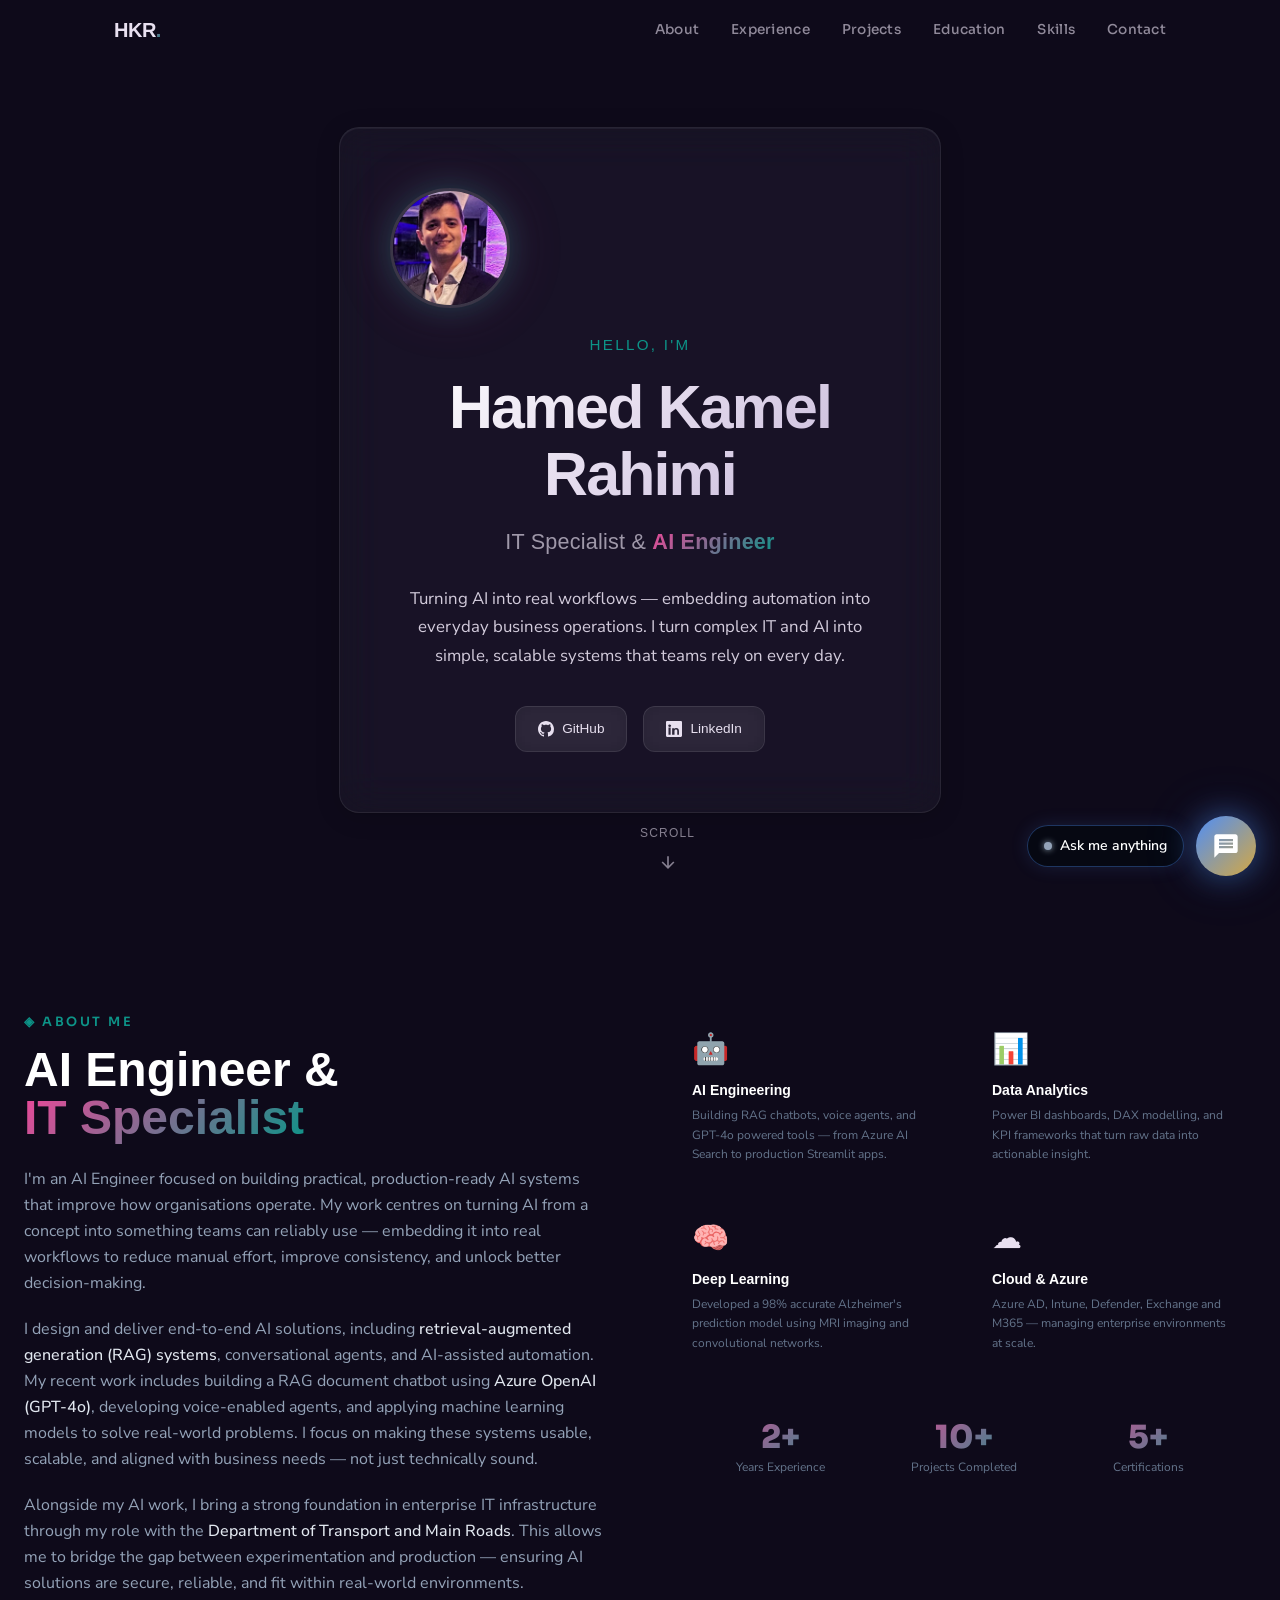
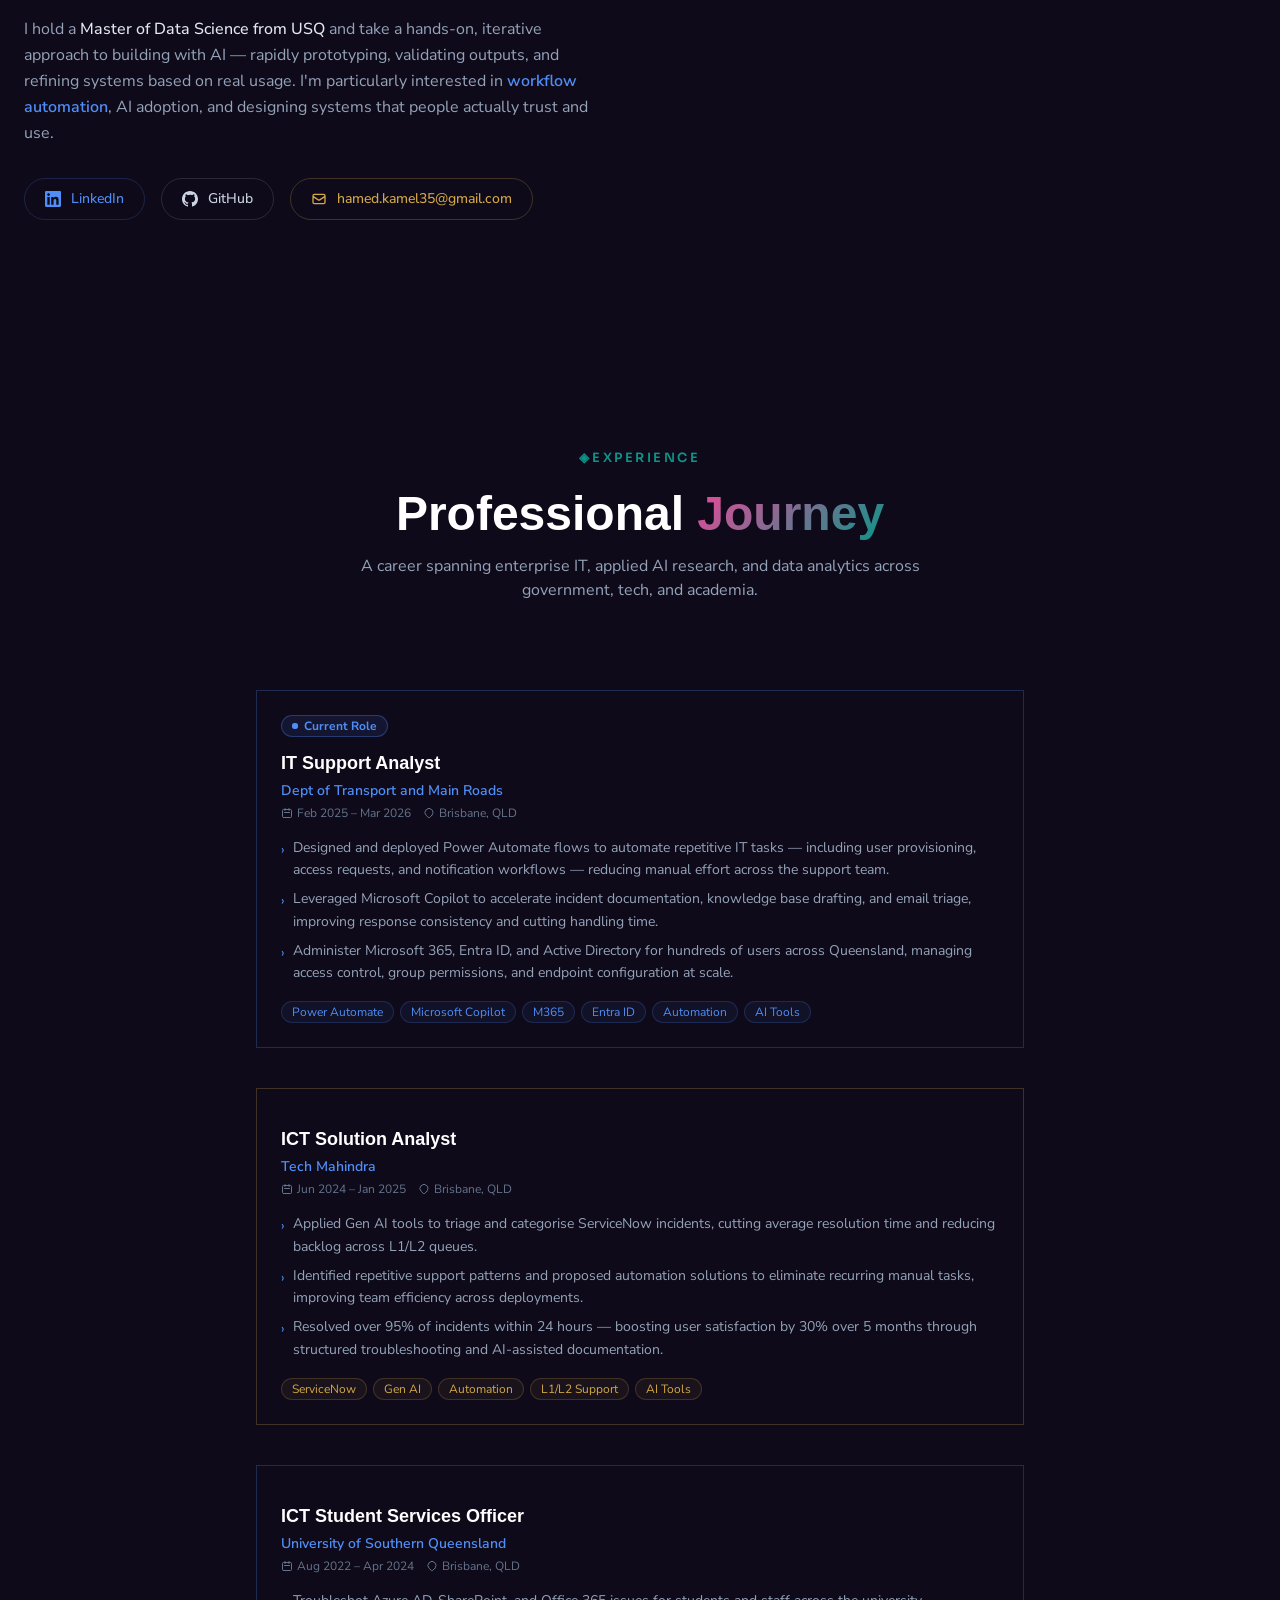
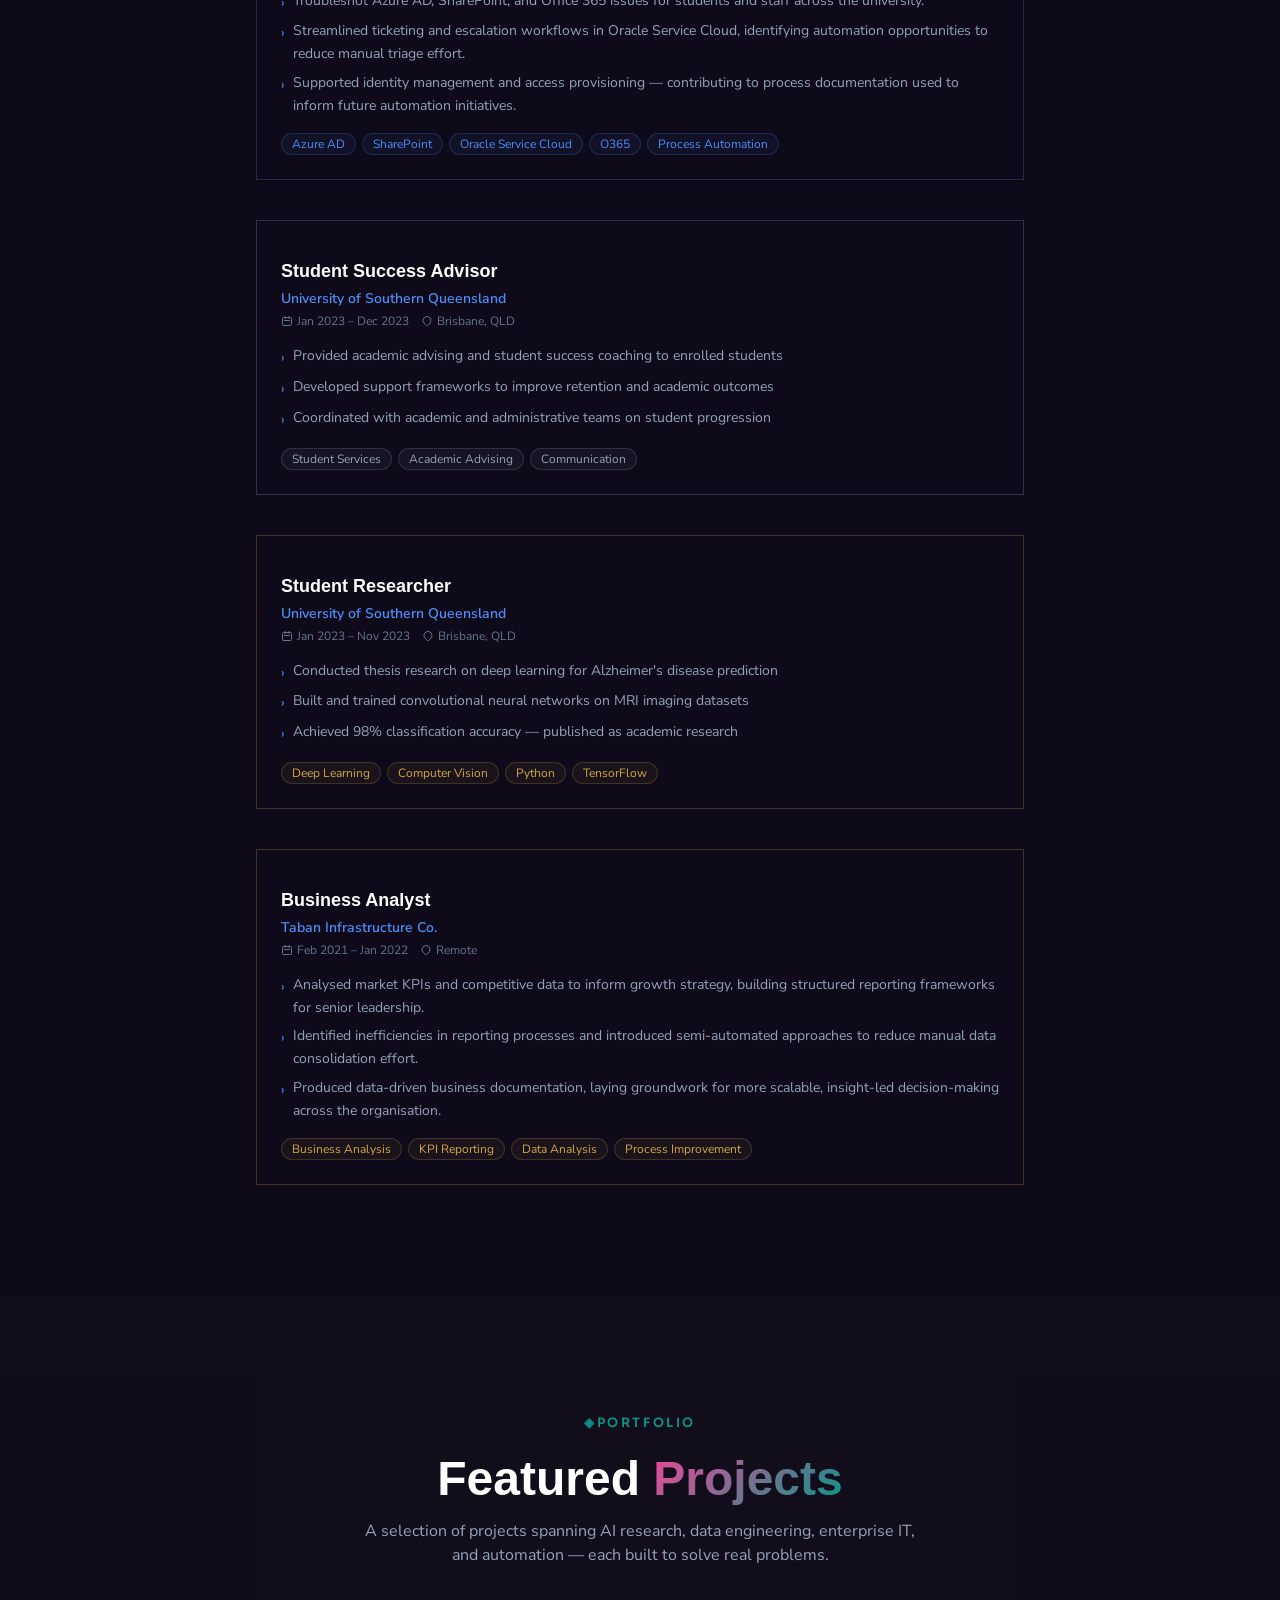
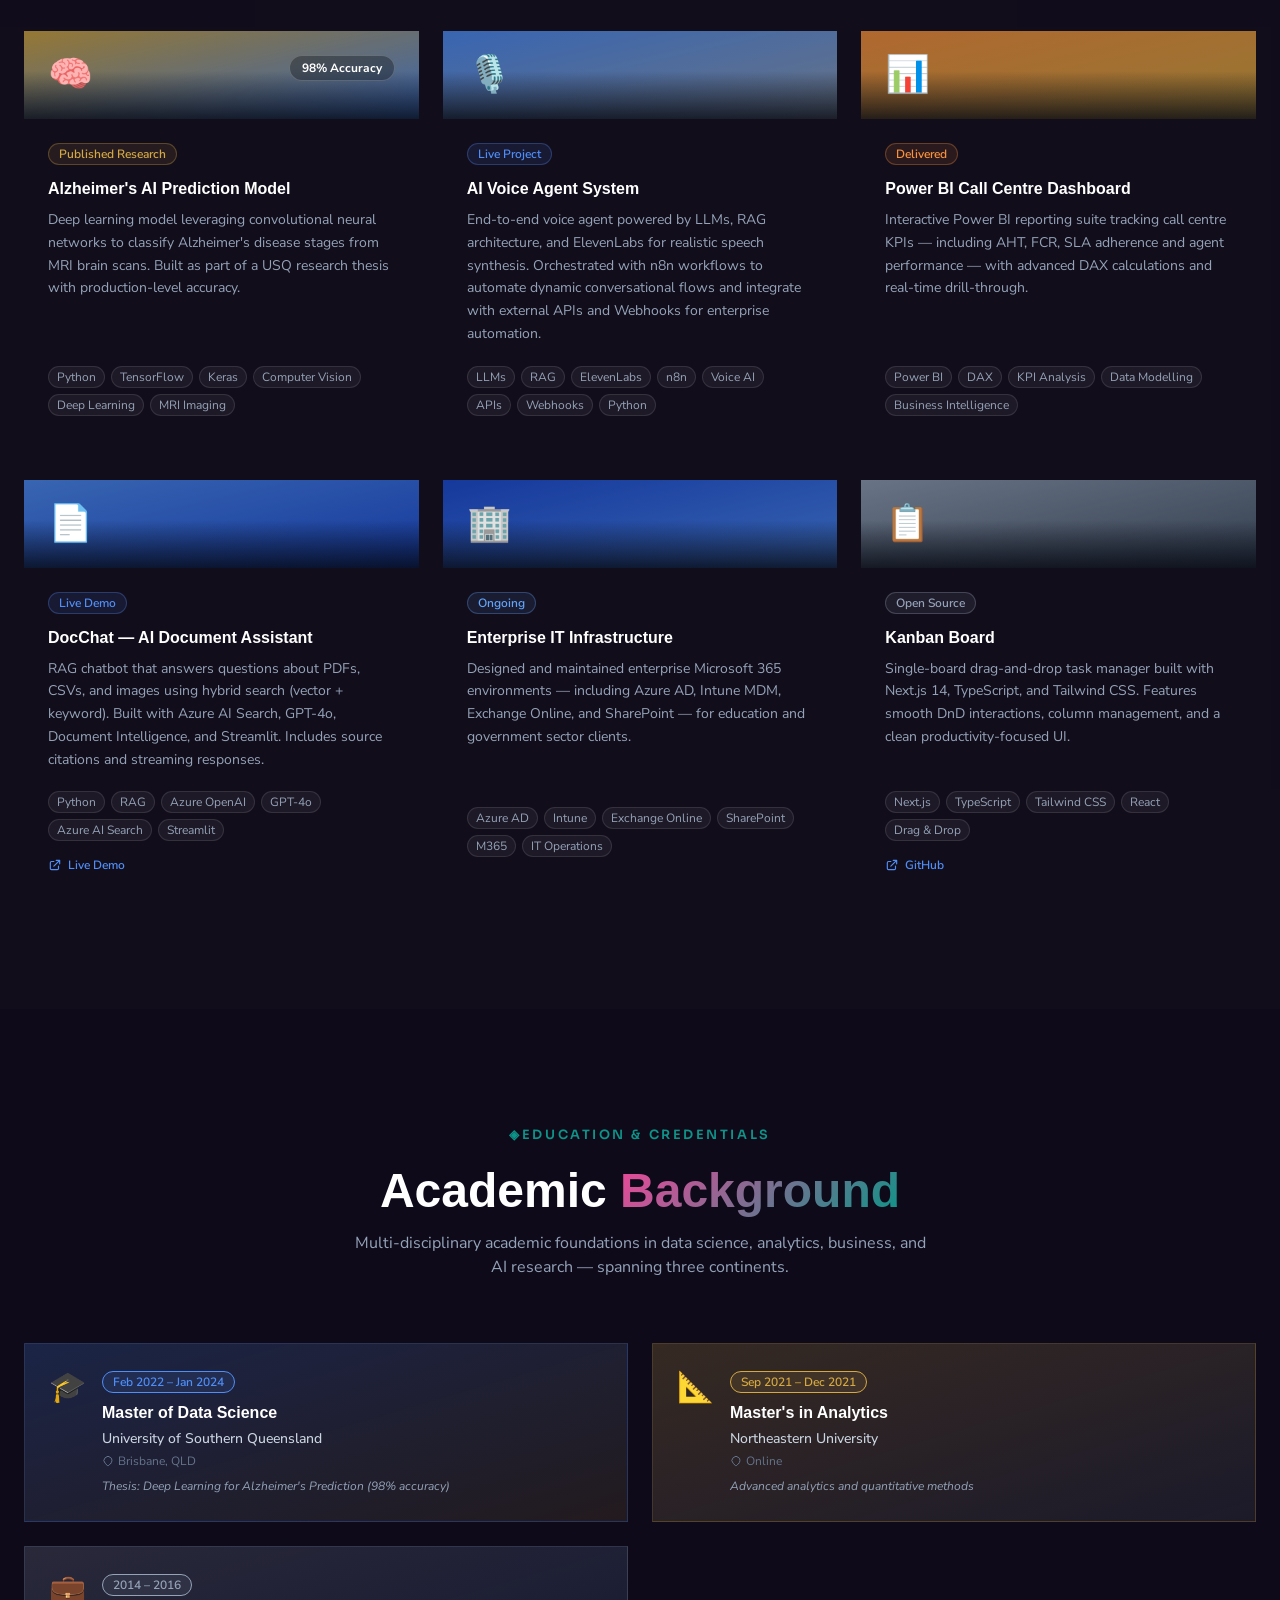
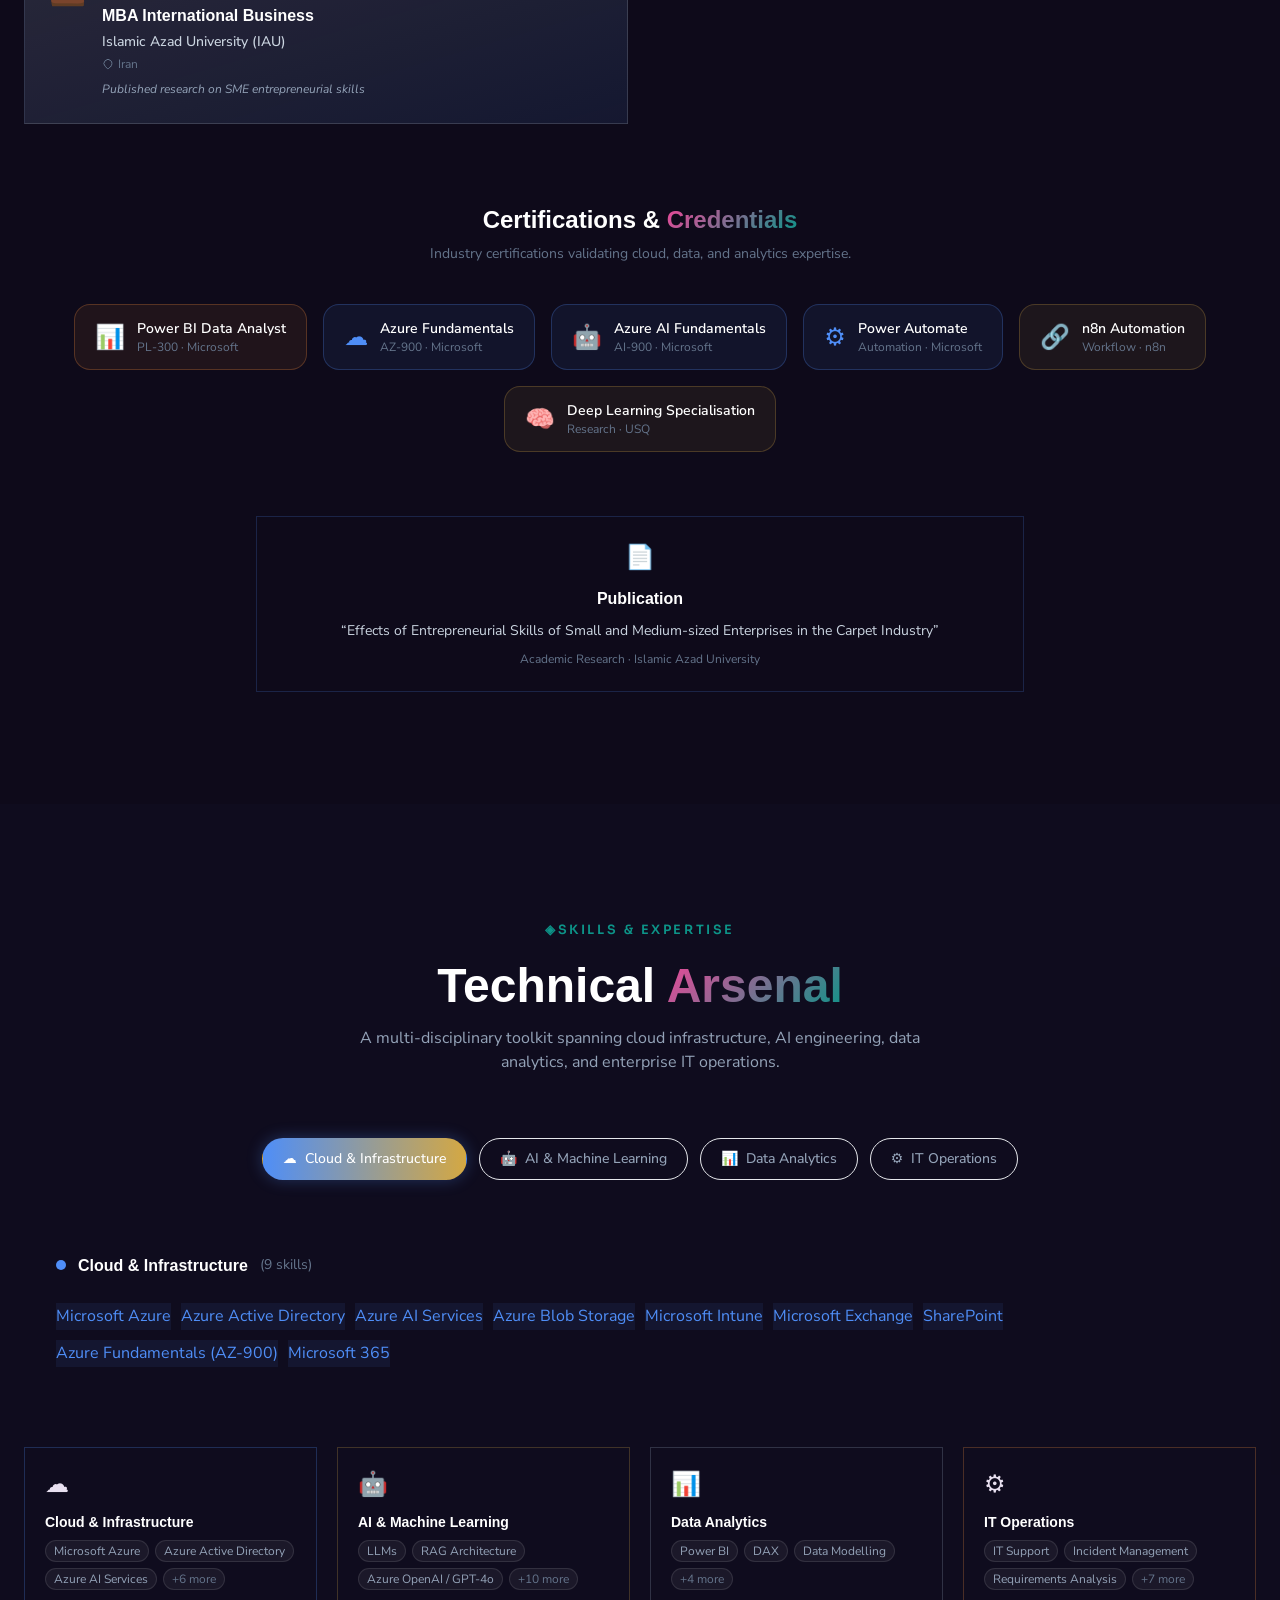
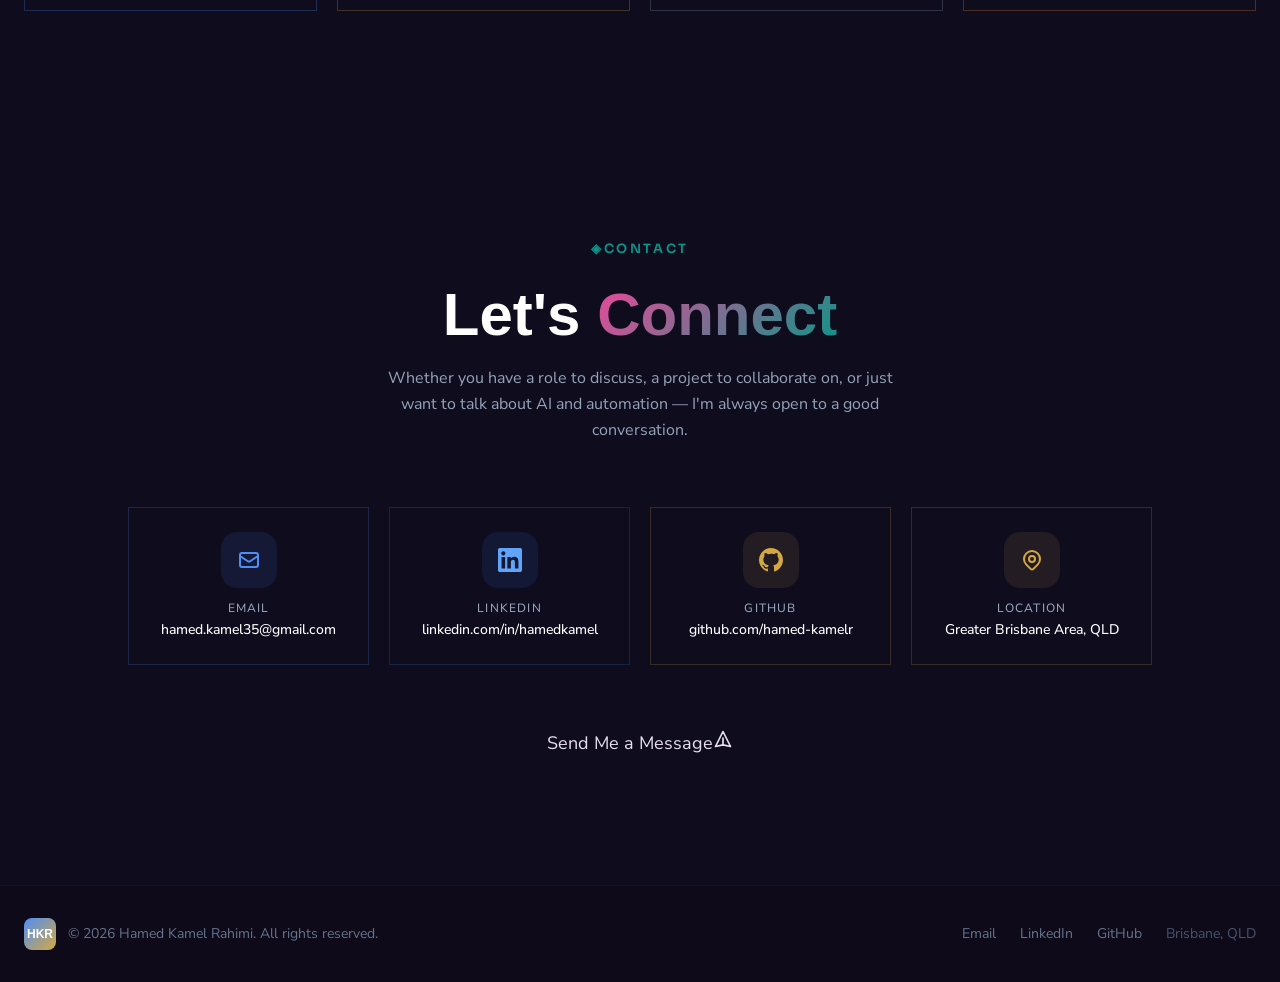
==== index.html @ 437050ef "deploy: bd7339e481fc9169ba2c783ee3ca5e5324bc8b78" ====
<!DOCTYPE html><html lang="en"><head><meta charSet="utf-8"/><meta name="viewport" content="width=device-width, initial-scale=1"/><link rel="preload" as="image" href="/photo.jpg"/><link rel="stylesheet" href="/_next/static/css/ad340548c1d256b3.css" data-precedence="next"/><link rel="preload" as="script" fetchPriority="low" href="/_next/static/chunks/webpack-889906d2d9470bce.js"/><script src="/_next/static/chunks/fd9d1056-23bdddb1df3a91c8.js" async=""></script><script src="/_next/static/chunks/23-062fa369b8d35502.js" async=""></script><script src="/_next/static/chunks/main-app-782dea0e6e1b5ff3.js" async=""></script><script src="/_next/static/chunks/app/page-94a3c87ddf571321.js" async=""></script><link rel="preconnect" href="https://fonts.googleapis.com"/><link rel="preconnect" href="https://fonts.gstatic.com" crossorigin="anonymous"/><title>Hamed Kamel Rahimi | IT Specialist &amp; AI Engineer</title><meta name="description" content="Portfolio of Hamed Kamel Rahimi — IT Support Analyst at the Queensland Government, AI &amp; Automation Engineer, and Data Science professional based in Greater Brisbane, QLD. Specialising in Azure, LLMs, RAG, deep learning, and Power BI."/><meta name="author" content="Hamed Kamel Rahimi"/><meta name="keywords" content="Hamed Kamel Rahimi,IT Specialist,AI Engineer,Power BI,Azure,Brisbane,Data Science,LLM,RAG,Deep Learning,Machine Learning,Queensland Government"/><meta property="og:title" content="Hamed Kamel Rahimi | IT Specialist &amp; AI Engineer"/><meta property="og:description" content="IT Support Analyst (Queensland Government) and AI Engineer based in Brisbane, QLD. Expert in Azure, Power BI, LLMs, RAG, and enterprise IT."/><meta property="og:type" content="website"/><meta name="twitter:card" content="summary"/><meta name="twitter:title" content="Hamed Kamel Rahimi | IT Specialist &amp; AI Engineer"/><meta name="twitter:description" content="IT Support Analyst (Queensland Government) and AI Engineer based in Brisbane, QLD. Expert in Azure, Power BI, LLMs, RAG, and enterprise IT."/><script src="/_next/static/chunks/polyfills-78c92fac7aa8fdd8.js" noModule=""></script></head><body><main><nav class="fixed top-0 left-0 right-0 z-50 py-4 transition-all duration-400 bg-transparent"><div class="max-w-[1100px] mx-auto px-6 flex items-center justify-between"><a href="#hero" class="font-heading font-bold text-xl text-[#e8e0f0] no-underline tracking-tight">HKR<span class="gradient-text">.</span></a><ul class="hidden md:flex gap-8 list-none"><li><a href="#about" class="nav-link">About</a></li><li><a href="#experience" class="nav-link">Experience</a></li><li><a href="#portfolio" class="nav-link">Projects</a></li><li><a href="#education" class="nav-link">Education</a></li><li><a href="#skills" class="nav-link">Skills</a></li><li><a href="#contact" class="nav-link">Contact</a></li></ul><button class="md:hidden flex flex-col gap-[5px] p-2 bg-transparent border-none cursor-pointer" aria-label="Toggle menu"><span class="block w-6 h-0.5 bg-[#e8e0f0] rounded-sm transition-all duration-300 "></span><span class="block w-6 h-0.5 bg-[#e8e0f0] rounded-sm transition-all duration-300 "></span><span class="block w-6 h-0.5 bg-[#e8e0f0] rounded-sm transition-all duration-300 "></span></button></div><div class="md:hidden overflow-hidden transition-all duration-300 max-h-0"><div class="max-w-[1100px] mx-auto px-6 flex flex-col gap-1 pt-4"><a href="#about" class="px-3 py-2.5 rounded-lg text-[rgba(232,224,240,0.6)] hover:text-[#e8e0f0] transition-colors font-heading text-sm font-medium no-underline">About</a><a href="#experience" class="px-3 py-2.5 rounded-lg text-[rgba(232,224,240,0.6)] hover:text-[#e8e0f0] transition-colors font-heading text-sm font-medium no-underline">Experience</a><a href="#portfolio" class="px-3 py-2.5 rounded-lg text-[rgba(232,224,240,0.6)] hover:text-[#e8e0f0] transition-colors font-heading text-sm font-medium no-underline">Projects</a><a href="#education" class="px-3 py-2.5 rounded-lg text-[rgba(232,224,240,0.6)] hover:text-[#e8e0f0] transition-colors font-heading text-sm font-medium no-underline">Education</a><a href="#skills" class="px-3 py-2.5 rounded-lg text-[rgba(232,224,240,0.6)] hover:text-[#e8e0f0] transition-colors font-heading text-sm font-medium no-underline">Skills</a><a href="#contact" class="px-3 py-2.5 rounded-lg text-[rgba(232,224,240,0.6)] hover:text-[#e8e0f0] transition-colors font-heading text-sm font-medium no-underline">Contact</a></div></div></nav><section id="hero" class="min-h-screen flex items-center justify-center pt-[120px] pb-[80px]"><div class="max-w-[1100px] mx-auto px-6"><div class="hero-card glass reveal text-center py-[60px] px-[50px] max-w-[720px] mx-auto relative"><img src="/photo.jpg" alt="Hamed Kamel Rahimi" class="hero-photo"/><p class="font-heading text-[0.95rem] font-medium text-[#0d9488] tracking-[0.15em] uppercase mb-4">Hello, I&#x27;m</p><h1 class="font-heading font-extrabold leading-[1.1] mb-2" style="font-size:clamp(2.2rem, 5vw, 3.8rem);letter-spacing:-0.03em;background:linear-gradient(135deg, #ffffff 0%, #e8e0f0 40%, #c4b5d8 100%);-webkit-background-clip:text;-webkit-text-fill-color:transparent;background-clip:text">Hamed Kamel<span class="block">Rahimi</span></h1><p class="font-heading font-normal mt-4 mb-6" style="font-size:clamp(1rem, 2.5vw, 1.35rem);color:rgba(232, 224, 240, 0.65);letter-spacing:0.01em">IT Specialist &amp; <em class="not-italic font-semibold gradient-text">AI Engineer</em></p><p class="text-[1.05rem] text-[rgba(232,224,240,0.9)] max-w-[500px] mx-auto mb-9 leading-[1.7]">Turning AI into real workflows — embedding automation into everyday business operations. I turn complex IT and AI into simple, scalable systems that teams rely on every day.</p><div class="flex gap-4 justify-center flex-wrap"><a href="https://github.com/hamed-kamelr" class="inline-flex items-center gap-2 py-2.5 px-[22px] rounded-xl font-heading text-[0.85rem] font-medium no-underline text-[#e8e0f0] bg-[rgba(255,255,255,0.06)] border border-[rgba(255,255,255,0.1)] backdrop-blur-[10px] transition-all duration-300 hover:bg-[rgba(255,255,255,0.12)] hover:border-[rgba(255,255,255,0.2)] hover:-translate-y-0.5"><svg class="w-4 h-4 shrink-0" viewBox="0 0 24 24" fill="currentColor"><path d="M12 0C5.37 0 0 5.37 0 12c0 5.31 3.435 9.795 8.205 11.385.6.105.825-.255.825-.57 0-.285-.015-1.23-.015-2.235-3.015.555-3.795-.735-4.035-1.41-.135-.345-.72-1.41-1.23-1.695-.42-.225-1.02-.78-.015-.795.945-.015 1.62.87 1.845 1.23 1.08 1.815 2.805 1.305 3.495.99.105-.78.42-1.305.765-1.605-2.67-.3-5.46-1.335-5.46-5.925 0-1.305.465-2.385 1.23-3.225-.12-.3-.54-1.53.12-3.18 0 0 1.005-.315 3.3 1.23.96-.27 1.98-.405 3-.405s2.04.135 3 .405c2.295-1.56 3.3-1.23 3.3-1.23.66 1.65.24 2.88.12 3.18.765.84 1.23 1.905 1.23 3.225 0 4.605-2.805 5.625-5.475 5.925.435.375.81 1.095.81 2.22 0 1.605-.015 2.895-.015 3.3 0 .315.225.69.825.57A12.02 12.02 0 0024 12c0-6.63-5.37-12-12-12z"></path></svg>GitHub</a><a href="https://www.linkedin.com/in/hamedkamel" class="inline-flex items-center gap-2 py-2.5 px-[22px] rounded-xl font-heading text-[0.85rem] font-medium no-underline text-[#e8e0f0] bg-[rgba(255,255,255,0.06)] border border-[rgba(255,255,255,0.1)] backdrop-blur-[10px] transition-all duration-300 hover:bg-[rgba(255,255,255,0.12)] hover:border-[rgba(255,255,255,0.2)] hover:-translate-y-0.5"><svg class="w-4 h-4 shrink-0" viewBox="0 0 24 24" fill="currentColor"><path d="M20.447 20.452h-3.554v-5.569c0-1.328-.475-2.236-1.986-2.236-1.081 0-1.722.722-2.004 1.418-.103.249-.129.597-.129.946v5.441h-3.554s.05-8.836 0-9.753h3.554v1.383c.43-.664 1.199-1.61 2.919-1.61 2.135 0 3.74 1.398 3.74 4.402v5.578zM5.337 8.855c-1.144 0-1.915-.762-1.915-1.715 0-.955.77-1.715 1.914-1.715.145 0 .287.01.424.03 1.144 0 1.914.76 1.914 1.715 0 .953-.771 1.715-1.915 1.715zm1.6 11.597H3.738V9.567h3.199v10.885zM22.225 0H1.771C.792 0 0 .774 0 1.729v20.542C0 23.227.792 24 1.771 24h20.451C23.2 24 24 23.227 24 22.271V1.729C24 .774 23.2 0 22.222 0h.003z"></path></svg>LinkedIn</a></div><div class="absolute -bottom-[60px] left-1/2 flex flex-col items-center gap-2 text-[rgba(232,224,240,0.55)] text-[0.75rem] font-heading tracking-[0.1em]" style="animation:scrollHint 2.5s ease-in-out infinite"><span>SCROLL</span><svg class="w-5 h-5" viewBox="0 0 24 24" fill="none" stroke="currentColor" stroke-width="2"><path d="M12 5v14M19 12l-7 7-7-7"></path></svg></div></div></div></section><section id="about" class="py-28 px-6 max-w-7xl mx-auto"><div class="grid lg:grid-cols-2 gap-16 items-start"><div><div class="section-label reveal"><span>◈</span> About Me</div><h2 class="reveal font-heading font-bold text-4xl sm:text-5xl text-white mb-6 leading-tight">AI Engineer &amp;<br/><span class="gradient-text">IT Specialist</span></h2><p class="reveal text-slate-400 leading-relaxed mb-5 text-base">I&#x27;m an AI Engineer focused on building practical, production-ready AI systems that improve how organisations operate. My work centres on turning AI from a concept into something teams can reliably use — embedding it into real workflows to reduce manual effort, improve consistency, and unlock better decision-making.</p><p class="reveal text-slate-400 leading-relaxed mb-5 text-base">I design and deliver end-to-end AI solutions, including<!-- --> <span class="text-slate-200 font-medium">retrieval-augmented generation (RAG) systems</span>, conversational agents, and AI-assisted automation. My recent work includes building a RAG document chatbot using<!-- --> <span class="text-slate-200 font-medium">Azure OpenAI (GPT-4o)</span>, developing voice-enabled agents, and applying machine learning models to solve real-world problems. I focus on making these systems usable, scalable, and aligned with business needs — not just technically sound.</p><p class="reveal text-slate-400 leading-relaxed mb-5 text-base">Alongside my AI work, I bring a strong foundation in enterprise IT infrastructure through my role with the<!-- --> <span class="text-slate-200 font-medium">Department of Transport and Main Roads</span>. This allows me to bridge the gap between experimentation and production — ensuring AI solutions are secure, reliable, and fit within real-world environments.</p><p class="reveal text-slate-400 leading-relaxed mb-8 text-base">I hold a <span class="text-slate-200 font-medium">Master of Data Science from USQ</span> and take a hands-on, iterative approach to building with AI — rapidly prototyping, validating outputs, and refining systems based on real usage. I&#x27;m particularly interested in<!-- --> <span class="text-[#4f8ef7] font-semibold">workflow automation</span>, AI adoption, and designing systems that people actually trust and use.</p><div class="reveal flex flex-wrap gap-4"><a href="https://www.linkedin.com/in/hamedkamel" class="flex items-center gap-2.5 px-5 py-2.5 rounded-full glass-card border border-[rgba(79,142,247,0.2)] text-[#4f8ef7] text-sm font-medium hover:border-[#4f8ef7] hover:bg-[rgba(79,142,247,0.08)] transition-all"><svg class="w-4 h-4" fill="currentColor" viewBox="0 0 24 24"><path d="M20.447 20.452h-3.554v-5.569c0-1.328-.027-3.037-1.852-3.037-1.853 0-2.136 1.445-2.136 2.939v5.667H9.351V9h3.414v1.561h.046c.477-.9 1.637-1.85 3.37-1.85 3.601 0 4.267 2.37 4.267 5.455v6.286zM5.337 7.433c-1.144 0-2.063-.926-2.063-2.065 0-1.138.92-2.063 2.063-2.063 1.14 0 2.064.925 2.064 2.063 0 1.139-.925 2.065-2.064 2.065zm1.782 13.019H3.555V9h3.564v11.452zM22.225 0H1.771C.792 0 0 .774 0 1.729v20.542C0 23.227.792 24 1.771 24h20.451C23.2 24 24 23.227 24 22.271V1.729C24 .774 23.2 0 22.222 0h.003z"></path></svg>LinkedIn</a><a href="https://github.com/hamed-kamelr" class="flex items-center gap-2.5 px-5 py-2.5 rounded-full glass-card border border-[rgba(148,163,184,0.2)] text-slate-300 text-sm font-medium hover:border-[rgba(148,163,184,0.5)] hover:bg-[rgba(148,163,184,0.06)] transition-all"><svg class="w-4 h-4" fill="currentColor" viewBox="0 0 24 24"><path d="M12 0C5.374 0 0 5.373 0 12c0 5.302 3.438 9.8 8.207 11.387.599.111.793-.261.793-.577v-2.234c-3.338.726-4.033-1.416-4.033-1.416-.546-1.387-1.333-1.756-1.333-1.756-1.089-.745.083-.729.083-.729 1.205.084 1.839 1.237 1.839 1.237 1.07 1.834 2.807 1.304 3.492.997.107-.775.418-1.305.762-1.604-2.665-.305-5.467-1.334-5.467-5.931 0-1.311.469-2.381 1.236-3.221-.124-.303-.535-1.524.117-3.176 0 0 1.008-.322 3.301 1.23A11.509 11.509 0 0112 5.803c1.02.005 2.047.138 3.006.404 2.291-1.552 3.297-1.23 3.297-1.23.653 1.653.242 2.874.118 3.176.77.84 1.235 1.911 1.235 3.221 0 4.609-2.807 5.624-5.479 5.921.43.372.823 1.102.823 2.222v3.293c0 .319.192.694.801.576C20.566 21.797 24 17.3 24 12c0-6.627-5.373-12-12-12z"></path></svg>GitHub</a><a href="mailto:hamed.kamel35@gmail.com" class="flex items-center gap-2.5 px-5 py-2.5 rounded-full glass-card border border-[rgba(212,168,67,0.25)] text-[#d4a843] text-sm font-medium hover:border-[#d4a843] hover:bg-[rgba(212,168,67,0.08)] transition-all"><svg class="w-4 h-4" fill="none" stroke="currentColor" viewBox="0 0 24 24"><path stroke-linecap="round" stroke-linejoin="round" stroke-width="2" d="M3 8l7.89 5.26a2 2 0 002.22 0L21 8M5 19h14a2 2 0 002-2V7a2 2 0 00-2-2H5a2 2 0 00-2 2v10a2 2 0 002 2z"></path></svg>hamed.kamel35@gmail.com</a></div></div><div class="space-y-6"><div class="grid grid-cols-2 gap-4"><div class="reveal glass-card p-5 hover:border-[rgba(79,142,247,0.3)] hover:-translate-y-1 transition-all duration-300" style="transition-delay:0ms"><div class="text-3xl mb-3">🤖</div><h3 class="font-heading font-semibold text-white text-sm mb-1.5">AI Engineering</h3><p class="text-slate-500 text-xs leading-relaxed">Building RAG chatbots, voice agents, and GPT-4o powered tools — from Azure AI Search to production Streamlit apps.</p></div><div class="reveal glass-card p-5 hover:border-[rgba(79,142,247,0.3)] hover:-translate-y-1 transition-all duration-300" style="transition-delay:80ms"><div class="text-3xl mb-3">📊</div><h3 class="font-heading font-semibold text-white text-sm mb-1.5">Data Analytics</h3><p class="text-slate-500 text-xs leading-relaxed">Power BI dashboards, DAX modelling, and KPI frameworks that turn raw data into actionable insight.</p></div><div class="reveal glass-card p-5 hover:border-[rgba(79,142,247,0.3)] hover:-translate-y-1 transition-all duration-300" style="transition-delay:160ms"><div class="text-3xl mb-3">🧠</div><h3 class="font-heading font-semibold text-white text-sm mb-1.5">Deep Learning</h3><p class="text-slate-500 text-xs leading-relaxed">Developed a 98% accurate Alzheimer&#x27;s prediction model using MRI imaging and convolutional networks.</p></div><div class="reveal glass-card p-5 hover:border-[rgba(79,142,247,0.3)] hover:-translate-y-1 transition-all duration-300" style="transition-delay:240ms"><div class="text-3xl mb-3">☁️</div><h3 class="font-heading font-semibold text-white text-sm mb-1.5">Cloud &amp; Azure</h3><p class="text-slate-500 text-xs leading-relaxed">Azure AD, Intune, Defender, Exchange and M365 — managing enterprise environments at scale.</p></div></div><div class="reveal glass-card p-6 grid grid-cols-3 gap-4"><div class="text-center"><div class="stat-number text-3xl">2+</div><div class="text-slate-500 text-xs mt-1">Years Experience</div></div><div class="text-center"><div class="stat-number text-3xl">10+</div><div class="text-slate-500 text-xs mt-1">Projects Completed</div></div><div class="text-center"><div class="stat-number text-3xl">5+</div><div class="text-slate-500 text-xs mt-1">Certifications</div></div></div></div></div></section><section id="journey" class="py-28 px-6"><div class="max-w-6xl mx-auto"><div class="text-center mb-20"><div class="section-label reveal inline-flex"><span>◈</span> Experience</div><h2 class="reveal font-heading font-bold text-4xl sm:text-5xl text-white mt-2 mb-4">Professional <span class="gradient-text">Journey</span></h2><p class="reveal text-slate-400 max-w-xl mx-auto text-base">A career spanning enterprise IT, applied AI research, and data analytics across government, tech, and academia.</p></div><div class="relative max-w-3xl mx-auto"><div class="space-y-8"><div class="reveal relative flex items-start gap-6" style="transition-delay:0ms"><div class="w-full pt-2"><div class="glass-card p-6 border border-[rgba(79,142,247,0.25)] hover:-translate-y-1 hover:border-opacity-60 transition-all duration-300"><div class="flex flex-wrap items-start gap-2 mb-3"><span class="px-2.5 py-0.5 rounded-full text-xs font-bold border bg-[rgba(79,142,247,0.1)] text-[#4f8ef7] border-[rgba(79,142,247,0.3)] flex items-center gap-1.5"><span class="relative flex h-1.5 w-1.5"><span class="animate-ping absolute inline-flex h-full w-full rounded-full bg-current opacity-75"></span><span class="relative inline-flex rounded-full h-1.5 w-1.5 bg-current"></span></span>Current Role</span></div><h3 class="font-heading font-bold text-white text-lg mb-1">IT Support Analyst</h3><p class="text-[#4f8ef7] font-semibold text-sm mb-1">Dept of Transport and Main Roads</p><div class="flex flex-wrap gap-3 text-slate-500 text-xs mb-4"><span class="flex items-center gap-1"><svg class="w-3 h-3" fill="none" stroke="currentColor" viewBox="0 0 24 24"><path stroke-linecap="round" stroke-linejoin="round" stroke-width="2" d="M8 7V3m8 4V3m-9 8h10M5 21h14a2 2 0 002-2V7a2 2 0 00-2-2H5a2 2 0 00-2 2v12a2 2 0 002 2z"></path></svg>Feb 2025 – Mar 2026</span><span class="flex items-center gap-1"><svg class="w-3 h-3" fill="none" stroke="currentColor" viewBox="0 0 24 24"><path stroke-linecap="round" stroke-linejoin="round" stroke-width="2" d="M17.657 16.657L13.414 20.9a1.998 1.998 0 01-2.827 0l-4.244-4.243a8 8 0 1111.314 0z"></path></svg>Brisbane, QLD</span></div><ul class="space-y-1.5 mb-4"><li class="flex gap-2 text-slate-400 text-sm leading-relaxed"><span class="text-[#4f8ef7] mt-0.5 shrink-0">›</span>Designed and deployed Power Automate flows to automate repetitive IT tasks — including user provisioning, access requests, and notification workflows — reducing manual effort across the support team.</li><li class="flex gap-2 text-slate-400 text-sm leading-relaxed"><span class="text-[#4f8ef7] mt-0.5 shrink-0">›</span>Leveraged Microsoft Copilot to accelerate incident documentation, knowledge base drafting, and email triage, improving response consistency and cutting handling time.</li><li class="flex gap-2 text-slate-400 text-sm leading-relaxed"><span class="text-[#4f8ef7] mt-0.5 shrink-0">›</span>Administer Microsoft 365, Entra ID, and Active Directory for hundreds of users across Queensland, managing access control, group permissions, and endpoint configuration at scale.</li></ul><div class="flex flex-wrap gap-1.5"><span class="text-xs px-2.5 py-0.5 rounded-full border bg-[rgba(79,142,247,0.06)] text-[#4f8ef7] border-[rgba(79,142,247,0.2)]">Power Automate</span><span class="text-xs px-2.5 py-0.5 rounded-full border bg-[rgba(79,142,247,0.06)] text-[#4f8ef7] border-[rgba(79,142,247,0.2)]">Microsoft Copilot</span><span class="text-xs px-2.5 py-0.5 rounded-full border bg-[rgba(79,142,247,0.06)] text-[#4f8ef7] border-[rgba(79,142,247,0.2)]">M365</span><span class="text-xs px-2.5 py-0.5 rounded-full border bg-[rgba(79,142,247,0.06)] text-[#4f8ef7] border-[rgba(79,142,247,0.2)]">Entra ID</span><span class="text-xs px-2.5 py-0.5 rounded-full border bg-[rgba(79,142,247,0.06)] text-[#4f8ef7] border-[rgba(79,142,247,0.2)]">Automation</span><span class="text-xs px-2.5 py-0.5 rounded-full border bg-[rgba(79,142,247,0.06)] text-[#4f8ef7] border-[rgba(79,142,247,0.2)]">AI Tools</span></div></div></div></div><div class="reveal relative flex items-start gap-6" style="transition-delay:80ms"><div class="w-full pt-2"><div class="glass-card p-6 border border-[rgba(212,168,67,0.25)] hover:-translate-y-1 hover:border-opacity-60 transition-all duration-300"><div class="flex flex-wrap items-start gap-2 mb-3"></div><h3 class="font-heading font-bold text-white text-lg mb-1">ICT Solution Analyst</h3><p class="text-[#4f8ef7] font-semibold text-sm mb-1">Tech Mahindra</p><div class="flex flex-wrap gap-3 text-slate-500 text-xs mb-4"><span class="flex items-center gap-1"><svg class="w-3 h-3" fill="none" stroke="currentColor" viewBox="0 0 24 24"><path stroke-linecap="round" stroke-linejoin="round" stroke-width="2" d="M8 7V3m8 4V3m-9 8h10M5 21h14a2 2 0 002-2V7a2 2 0 00-2-2H5a2 2 0 00-2 2v12a2 2 0 002 2z"></path></svg>Jun 2024 – Jan 2025</span><span class="flex items-center gap-1"><svg class="w-3 h-3" fill="none" stroke="currentColor" viewBox="0 0 24 24"><path stroke-linecap="round" stroke-linejoin="round" stroke-width="2" d="M17.657 16.657L13.414 20.9a1.998 1.998 0 01-2.827 0l-4.244-4.243a8 8 0 1111.314 0z"></path></svg>Brisbane, QLD</span></div><ul class="space-y-1.5 mb-4"><li class="flex gap-2 text-slate-400 text-sm leading-relaxed"><span class="text-[#4f8ef7] mt-0.5 shrink-0">›</span>Applied Gen AI tools to triage and categorise ServiceNow incidents, cutting average resolution time and reducing backlog across L1/L2 queues.</li><li class="flex gap-2 text-slate-400 text-sm leading-relaxed"><span class="text-[#4f8ef7] mt-0.5 shrink-0">›</span>Identified repetitive support patterns and proposed automation solutions to eliminate recurring manual tasks, improving team efficiency across deployments.</li><li class="flex gap-2 text-slate-400 text-sm leading-relaxed"><span class="text-[#4f8ef7] mt-0.5 shrink-0">›</span>Resolved over 95% of incidents within 24 hours — boosting user satisfaction by 30% over 5 months through structured troubleshooting and AI-assisted documentation.</li></ul><div class="flex flex-wrap gap-1.5"><span class="text-xs px-2.5 py-0.5 rounded-full border bg-[rgba(212,168,67,0.06)] text-[#d4a843] border-[rgba(212,168,67,0.2)]">ServiceNow</span><span class="text-xs px-2.5 py-0.5 rounded-full border bg-[rgba(212,168,67,0.06)] text-[#d4a843] border-[rgba(212,168,67,0.2)]">Gen AI</span><span class="text-xs px-2.5 py-0.5 rounded-full border bg-[rgba(212,168,67,0.06)] text-[#d4a843] border-[rgba(212,168,67,0.2)]">Automation</span><span class="text-xs px-2.5 py-0.5 rounded-full border bg-[rgba(212,168,67,0.06)] text-[#d4a843] border-[rgba(212,168,67,0.2)]">L1/L2 Support</span><span class="text-xs px-2.5 py-0.5 rounded-full border bg-[rgba(212,168,67,0.06)] text-[#d4a843] border-[rgba(212,168,67,0.2)]">AI Tools</span></div></div></div></div><div class="reveal relative flex items-start gap-6" style="transition-delay:160ms"><div class="w-full pt-2"><div class="glass-card p-6 border border-[rgba(79,142,247,0.25)] hover:-translate-y-1 hover:border-opacity-60 transition-all duration-300"><div class="flex flex-wrap items-start gap-2 mb-3"></div><h3 class="font-heading font-bold text-white text-lg mb-1">ICT Student Services Officer</h3><p class="text-[#4f8ef7] font-semibold text-sm mb-1">University of Southern Queensland</p><div class="flex flex-wrap gap-3 text-slate-500 text-xs mb-4"><span class="flex items-center gap-1"><svg class="w-3 h-3" fill="none" stroke="currentColor" viewBox="0 0 24 24"><path stroke-linecap="round" stroke-linejoin="round" stroke-width="2" d="M8 7V3m8 4V3m-9 8h10M5 21h14a2 2 0 002-2V7a2 2 0 00-2-2H5a2 2 0 00-2 2v12a2 2 0 002 2z"></path></svg>Aug 2022 – Apr 2024</span><span class="flex items-center gap-1"><svg class="w-3 h-3" fill="none" stroke="currentColor" viewBox="0 0 24 24"><path stroke-linecap="round" stroke-linejoin="round" stroke-width="2" d="M17.657 16.657L13.414 20.9a1.998 1.998 0 01-2.827 0l-4.244-4.243a8 8 0 1111.314 0z"></path></svg>Brisbane, QLD</span></div><ul class="space-y-1.5 mb-4"><li class="flex gap-2 text-slate-400 text-sm leading-relaxed"><span class="text-[#4f8ef7] mt-0.5 shrink-0">›</span>Troubleshot Azure AD, SharePoint, and Office 365 issues for students and staff across the university.</li><li class="flex gap-2 text-slate-400 text-sm leading-relaxed"><span class="text-[#4f8ef7] mt-0.5 shrink-0">›</span>Streamlined ticketing and escalation workflows in Oracle Service Cloud, identifying automation opportunities to reduce manual triage effort.</li><li class="flex gap-2 text-slate-400 text-sm leading-relaxed"><span class="text-[#4f8ef7] mt-0.5 shrink-0">›</span>Supported identity management and access provisioning — contributing to process documentation used to inform future automation initiatives.</li></ul><div class="flex flex-wrap gap-1.5"><span class="text-xs px-2.5 py-0.5 rounded-full border bg-[rgba(79,142,247,0.06)] text-[#4f8ef7] border-[rgba(79,142,247,0.2)]">Azure AD</span><span class="text-xs px-2.5 py-0.5 rounded-full border bg-[rgba(79,142,247,0.06)] text-[#4f8ef7] border-[rgba(79,142,247,0.2)]">SharePoint</span><span class="text-xs px-2.5 py-0.5 rounded-full border bg-[rgba(79,142,247,0.06)] text-[#4f8ef7] border-[rgba(79,142,247,0.2)]">Oracle Service Cloud</span><span class="text-xs px-2.5 py-0.5 rounded-full border bg-[rgba(79,142,247,0.06)] text-[#4f8ef7] border-[rgba(79,142,247,0.2)]">O365</span><span class="text-xs px-2.5 py-0.5 rounded-full border bg-[rgba(79,142,247,0.06)] text-[#4f8ef7] border-[rgba(79,142,247,0.2)]">Process Automation</span></div></div></div></div><div class="reveal relative flex items-start gap-6" style="transition-delay:240ms"><div class="w-full pt-2"><div class="glass-card p-6 border border-[rgba(148,163,184,0.25)] hover:-translate-y-1 hover:border-opacity-60 transition-all duration-300"><div class="flex flex-wrap items-start gap-2 mb-3"></div><h3 class="font-heading font-bold text-white text-lg mb-1">Student Success Advisor</h3><p class="text-[#4f8ef7] font-semibold text-sm mb-1">University of Southern Queensland</p><div class="flex flex-wrap gap-3 text-slate-500 text-xs mb-4"><span class="flex items-center gap-1"><svg class="w-3 h-3" fill="none" stroke="currentColor" viewBox="0 0 24 24"><path stroke-linecap="round" stroke-linejoin="round" stroke-width="2" d="M8 7V3m8 4V3m-9 8h10M5 21h14a2 2 0 002-2V7a2 2 0 00-2-2H5a2 2 0 00-2 2v12a2 2 0 002 2z"></path></svg>Jan 2023 – Dec 2023</span><span class="flex items-center gap-1"><svg class="w-3 h-3" fill="none" stroke="currentColor" viewBox="0 0 24 24"><path stroke-linecap="round" stroke-linejoin="round" stroke-width="2" d="M17.657 16.657L13.414 20.9a1.998 1.998 0 01-2.827 0l-4.244-4.243a8 8 0 1111.314 0z"></path></svg>Brisbane, QLD</span></div><ul class="space-y-1.5 mb-4"><li class="flex gap-2 text-slate-400 text-sm leading-relaxed"><span class="text-[#4f8ef7] mt-0.5 shrink-0">›</span>Provided academic advising and student success coaching to enrolled students</li><li class="flex gap-2 text-slate-400 text-sm leading-relaxed"><span class="text-[#4f8ef7] mt-0.5 shrink-0">›</span>Developed support frameworks to improve retention and academic outcomes</li><li class="flex gap-2 text-slate-400 text-sm leading-relaxed"><span class="text-[#4f8ef7] mt-0.5 shrink-0">›</span>Coordinated with academic and administrative teams on student progression</li></ul><div class="flex flex-wrap gap-1.5"><span class="text-xs px-2.5 py-0.5 rounded-full border bg-[rgba(148,163,184,0.06)] text-[#94a3b8] border-[rgba(148,163,184,0.2)]">Student Services</span><span class="text-xs px-2.5 py-0.5 rounded-full border bg-[rgba(148,163,184,0.06)] text-[#94a3b8] border-[rgba(148,163,184,0.2)]">Academic Advising</span><span class="text-xs px-2.5 py-0.5 rounded-full border bg-[rgba(148,163,184,0.06)] text-[#94a3b8] border-[rgba(148,163,184,0.2)]">Communication</span></div></div></div></div><div class="reveal relative flex items-start gap-6" style="transition-delay:320ms"><div class="w-full pt-2"><div class="glass-card p-6 border border-[rgba(212,168,67,0.25)] hover:-translate-y-1 hover:border-opacity-60 transition-all duration-300"><div class="flex flex-wrap items-start gap-2 mb-3"></div><h3 class="font-heading font-bold text-white text-lg mb-1">Student Researcher</h3><p class="text-[#4f8ef7] font-semibold text-sm mb-1">University of Southern Queensland</p><div class="flex flex-wrap gap-3 text-slate-500 text-xs mb-4"><span class="flex items-center gap-1"><svg class="w-3 h-3" fill="none" stroke="currentColor" viewBox="0 0 24 24"><path stroke-linecap="round" stroke-linejoin="round" stroke-width="2" d="M8 7V3m8 4V3m-9 8h10M5 21h14a2 2 0 002-2V7a2 2 0 00-2-2H5a2 2 0 00-2 2v12a2 2 0 002 2z"></path></svg>Jan 2023 – Nov 2023</span><span class="flex items-center gap-1"><svg class="w-3 h-3" fill="none" stroke="currentColor" viewBox="0 0 24 24"><path stroke-linecap="round" stroke-linejoin="round" stroke-width="2" d="M17.657 16.657L13.414 20.9a1.998 1.998 0 01-2.827 0l-4.244-4.243a8 8 0 1111.314 0z"></path></svg>Brisbane, QLD</span></div><ul class="space-y-1.5 mb-4"><li class="flex gap-2 text-slate-400 text-sm leading-relaxed"><span class="text-[#4f8ef7] mt-0.5 shrink-0">›</span>Conducted thesis research on deep learning for Alzheimer&#x27;s disease prediction</li><li class="flex gap-2 text-slate-400 text-sm leading-relaxed"><span class="text-[#4f8ef7] mt-0.5 shrink-0">›</span>Built and trained convolutional neural networks on MRI imaging datasets</li><li class="flex gap-2 text-slate-400 text-sm leading-relaxed"><span class="text-[#4f8ef7] mt-0.5 shrink-0">›</span>Achieved 98% classification accuracy — published as academic research</li></ul><div class="flex flex-wrap gap-1.5"><span class="text-xs px-2.5 py-0.5 rounded-full border bg-[rgba(212,168,67,0.06)] text-[#d4a843] border-[rgba(212,168,67,0.2)]">Deep Learning</span><span class="text-xs px-2.5 py-0.5 rounded-full border bg-[rgba(212,168,67,0.06)] text-[#d4a843] border-[rgba(212,168,67,0.2)]">Computer Vision</span><span class="text-xs px-2.5 py-0.5 rounded-full border bg-[rgba(212,168,67,0.06)] text-[#d4a843] border-[rgba(212,168,67,0.2)]">Python</span><span class="text-xs px-2.5 py-0.5 rounded-full border bg-[rgba(212,168,67,0.06)] text-[#d4a843] border-[rgba(212,168,67,0.2)]">TensorFlow</span></div></div></div></div><div class="reveal relative flex items-start gap-6" style="transition-delay:400ms"><div class="w-full pt-2"><div class="glass-card p-6 border border-[rgba(212,168,67,0.25)] hover:-translate-y-1 hover:border-opacity-60 transition-all duration-300"><div class="flex flex-wrap items-start gap-2 mb-3"></div><h3 class="font-heading font-bold text-white text-lg mb-1">Business Analyst</h3><p class="text-[#4f8ef7] font-semibold text-sm mb-1">Taban Infrastructure Co.</p><div class="flex flex-wrap gap-3 text-slate-500 text-xs mb-4"><span class="flex items-center gap-1"><svg class="w-3 h-3" fill="none" stroke="currentColor" viewBox="0 0 24 24"><path stroke-linecap="round" stroke-linejoin="round" stroke-width="2" d="M8 7V3m8 4V3m-9 8h10M5 21h14a2 2 0 002-2V7a2 2 0 00-2-2H5a2 2 0 00-2 2v12a2 2 0 002 2z"></path></svg>Feb 2021 – Jan 2022</span><span class="flex items-center gap-1"><svg class="w-3 h-3" fill="none" stroke="currentColor" viewBox="0 0 24 24"><path stroke-linecap="round" stroke-linejoin="round" stroke-width="2" d="M17.657 16.657L13.414 20.9a1.998 1.998 0 01-2.827 0l-4.244-4.243a8 8 0 1111.314 0z"></path></svg>Remote</span></div><ul class="space-y-1.5 mb-4"><li class="flex gap-2 text-slate-400 text-sm leading-relaxed"><span class="text-[#4f8ef7] mt-0.5 shrink-0">›</span>Analysed market KPIs and competitive data to inform growth strategy, building structured reporting frameworks for senior leadership.</li><li class="flex gap-2 text-slate-400 text-sm leading-relaxed"><span class="text-[#4f8ef7] mt-0.5 shrink-0">›</span>Identified inefficiencies in reporting processes and introduced semi-automated approaches to reduce manual data consolidation effort.</li><li class="flex gap-2 text-slate-400 text-sm leading-relaxed"><span class="text-[#4f8ef7] mt-0.5 shrink-0">›</span>Produced data-driven business documentation, laying groundwork for more scalable, insight-led decision-making across the organisation.</li></ul><div class="flex flex-wrap gap-1.5"><span class="text-xs px-2.5 py-0.5 rounded-full border bg-[rgba(212,168,67,0.06)] text-[#d4a843] border-[rgba(212,168,67,0.2)]">Business Analysis</span><span class="text-xs px-2.5 py-0.5 rounded-full border bg-[rgba(212,168,67,0.06)] text-[#d4a843] border-[rgba(212,168,67,0.2)]">KPI Reporting</span><span class="text-xs px-2.5 py-0.5 rounded-full border bg-[rgba(212,168,67,0.06)] text-[#d4a843] border-[rgba(212,168,67,0.2)]">Data Analysis</span><span class="text-xs px-2.5 py-0.5 rounded-full border bg-[rgba(212,168,67,0.06)] text-[#d4a843] border-[rgba(212,168,67,0.2)]">Process Improvement</span></div></div></div></div></div></div></div></section><section id="portfolio" class="py-28 px-6 bg-[rgba(212,168,67,0.015)]"><div class="max-w-7xl mx-auto"><div class="text-center mb-16"><div class="section-label reveal inline-flex"><span>◈</span> Portfolio</div><h2 class="reveal font-heading font-bold text-4xl sm:text-5xl text-white mt-2 mb-4">Featured <span class="gradient-text">Projects</span></h2><p class="reveal text-slate-400 max-w-xl mx-auto text-base">A selection of projects spanning AI research, data engineering, enterprise IT, and automation — each built to solve real problems.</p></div><div class="grid md:grid-cols-2 lg:grid-cols-3 gap-6"><div class="reveal glass-card overflow-hidden group hover:-translate-y-2 hover:shadow-[0_20px_40px_rgba(0,0,0,0.4)] transition-all duration-350 flex flex-col" style="transition-delay:0ms"><div class="bg-gradient-to-br from-[#d4a843] to-[#4f8ef7] p-6 flex items-start justify-between relative overflow-hidden"><div class="text-4xl z-10 relative">🧠</div><div class="z-10 relative bg-black/30 backdrop-blur-sm px-3 py-1 rounded-full text-xs font-bold text-white border border-white/20">98% Accuracy</div><div class="absolute inset-0 bg-[#060912] opacity-30"></div><div class="absolute bottom-0 left-0 right-0 h-12 bg-gradient-to-t from-[rgba(6,9,18,0.8)] to-transparent"></div></div><div class="p-6 flex flex-col flex-1"><span class="self-start px-2.5 py-0.5 rounded-full text-xs font-semibold border mb-3 text-[#d4a843] bg-[rgba(212,168,67,0.1)] border-[rgba(212,168,67,0.3)]">Published Research</span><h3 class="font-heading font-bold text-white text-base mb-2 group-hover:text-[#4f8ef7] transition-colors duration-200">Alzheimer&#x27;s AI Prediction Model</h3><p class="text-slate-400 text-sm leading-relaxed mb-5 flex-1">Deep learning model leveraging convolutional neural networks to classify Alzheimer&#x27;s disease stages from MRI brain scans. Built as part of a USQ research thesis with production-level accuracy.</p><div class="flex flex-wrap gap-1.5 mt-auto mb-4"><span class="text-xs px-2 py-0.5 rounded-full bg-white/5 text-slate-400 border border-white/10">Python</span><span class="text-xs px-2 py-0.5 rounded-full bg-white/5 text-slate-400 border border-white/10">TensorFlow</span><span class="text-xs px-2 py-0.5 rounded-full bg-white/5 text-slate-400 border border-white/10">Keras</span><span class="text-xs px-2 py-0.5 rounded-full bg-white/5 text-slate-400 border border-white/10">Computer Vision</span><span class="text-xs px-2 py-0.5 rounded-full bg-white/5 text-slate-400 border border-white/10">Deep Learning</span><span class="text-xs px-2 py-0.5 rounded-full bg-white/5 text-slate-400 border border-white/10">MRI Imaging</span></div></div></div><div class="reveal glass-card overflow-hidden group hover:-translate-y-2 hover:shadow-[0_20px_40px_rgba(0,0,0,0.4)] transition-all duration-350 flex flex-col" style="transition-delay:70ms"><div class="bg-gradient-to-br from-[#4f8ef7] to-[#94a3b8] p-6 flex items-start justify-between relative overflow-hidden"><div class="text-4xl z-10 relative">🎙️</div><div class="absolute inset-0 bg-[#060912] opacity-30"></div><div class="absolute bottom-0 left-0 right-0 h-12 bg-gradient-to-t from-[rgba(6,9,18,0.8)] to-transparent"></div></div><div class="p-6 flex flex-col flex-1"><span class="self-start px-2.5 py-0.5 rounded-full text-xs font-semibold border mb-3 text-[#4f8ef7] bg-[rgba(79,142,247,0.1)] border-[rgba(79,142,247,0.3)]">Live Project</span><h3 class="font-heading font-bold text-white text-base mb-2 group-hover:text-[#4f8ef7] transition-colors duration-200">AI Voice Agent System</h3><p class="text-slate-400 text-sm leading-relaxed mb-5 flex-1">End-to-end voice agent powered by LLMs, RAG architecture, and ElevenLabs for realistic speech synthesis. Orchestrated with n8n workflows to automate dynamic conversational flows and integrate with external APIs and Webhooks for enterprise automation.</p><div class="flex flex-wrap gap-1.5 mt-auto mb-4"><span class="text-xs px-2 py-0.5 rounded-full bg-white/5 text-slate-400 border border-white/10">LLMs</span><span class="text-xs px-2 py-0.5 rounded-full bg-white/5 text-slate-400 border border-white/10">RAG</span><span class="text-xs px-2 py-0.5 rounded-full bg-white/5 text-slate-400 border border-white/10">ElevenLabs</span><span class="text-xs px-2 py-0.5 rounded-full bg-white/5 text-slate-400 border border-white/10">n8n</span><span class="text-xs px-2 py-0.5 rounded-full bg-white/5 text-slate-400 border border-white/10">Voice AI</span><span class="text-xs px-2 py-0.5 rounded-full bg-white/5 text-slate-400 border border-white/10">APIs</span><span class="text-xs px-2 py-0.5 rounded-full bg-white/5 text-slate-400 border border-white/10">Webhooks</span><span class="text-xs px-2 py-0.5 rounded-full bg-white/5 text-slate-400 border border-white/10">Python</span></div></div></div><div class="reveal glass-card overflow-hidden group hover:-translate-y-2 hover:shadow-[0_20px_40px_rgba(0,0,0,0.4)] transition-all duration-350 flex flex-col" style="transition-delay:140ms"><div class="bg-gradient-to-br from-[#fb923c] to-[#d4a843] p-6 flex items-start justify-between relative overflow-hidden"><div class="text-4xl z-10 relative">📊</div><div class="absolute inset-0 bg-[#060912] opacity-30"></div><div class="absolute bottom-0 left-0 right-0 h-12 bg-gradient-to-t from-[rgba(6,9,18,0.8)] to-transparent"></div></div><div class="p-6 flex flex-col flex-1"><span class="self-start px-2.5 py-0.5 rounded-full text-xs font-semibold border mb-3 text-[#fb923c] bg-[rgba(251,146,60,0.1)] border-[rgba(251,146,60,0.3)]">Delivered</span><h3 class="font-heading font-bold text-white text-base mb-2 group-hover:text-[#4f8ef7] transition-colors duration-200">Power BI Call Centre Dashboard</h3><p class="text-slate-400 text-sm leading-relaxed mb-5 flex-1">Interactive Power BI reporting suite tracking call centre KPIs — including AHT, FCR, SLA adherence and agent performance — with advanced DAX calculations and real-time drill-through.</p><div class="flex flex-wrap gap-1.5 mt-auto mb-4"><span class="text-xs px-2 py-0.5 rounded-full bg-white/5 text-slate-400 border border-white/10">Power BI</span><span class="text-xs px-2 py-0.5 rounded-full bg-white/5 text-slate-400 border border-white/10">DAX</span><span class="text-xs px-2 py-0.5 rounded-full bg-white/5 text-slate-400 border border-white/10">KPI Analysis</span><span class="text-xs px-2 py-0.5 rounded-full bg-white/5 text-slate-400 border border-white/10">Data Modelling</span><span class="text-xs px-2 py-0.5 rounded-full bg-white/5 text-slate-400 border border-white/10">Business Intelligence</span></div></div></div><div class="reveal glass-card overflow-hidden group hover:-translate-y-2 hover:shadow-[0_20px_40px_rgba(0,0,0,0.4)] transition-all duration-350 flex flex-col" style="transition-delay:210ms"><div class="bg-gradient-to-br from-[#4f8ef7] to-[#1d4ed8] p-6 flex items-start justify-between relative overflow-hidden"><div class="text-4xl z-10 relative">📄</div><div class="absolute inset-0 bg-[#060912] opacity-30"></div><div class="absolute bottom-0 left-0 right-0 h-12 bg-gradient-to-t from-[rgba(6,9,18,0.8)] to-transparent"></div></div><div class="p-6 flex flex-col flex-1"><span class="self-start px-2.5 py-0.5 rounded-full text-xs font-semibold border mb-3 text-[#4f8ef7] bg-[rgba(79,142,247,0.1)] border-[rgba(79,142,247,0.3)]">Live Demo</span><h3 class="font-heading font-bold text-white text-base mb-2 group-hover:text-[#4f8ef7] transition-colors duration-200">DocChat — AI Document Assistant</h3><p class="text-slate-400 text-sm leading-relaxed mb-5 flex-1">RAG chatbot that answers questions about PDFs, CSVs, and images using hybrid search (vector + keyword). Built with Azure AI Search, GPT-4o, Document Intelligence, and Streamlit. Includes source citations and streaming responses.</p><div class="flex flex-wrap gap-1.5 mt-auto mb-4"><span class="text-xs px-2 py-0.5 rounded-full bg-white/5 text-slate-400 border border-white/10">Python</span><span class="text-xs px-2 py-0.5 rounded-full bg-white/5 text-slate-400 border border-white/10">RAG</span><span class="text-xs px-2 py-0.5 rounded-full bg-white/5 text-slate-400 border border-white/10">Azure OpenAI</span><span class="text-xs px-2 py-0.5 rounded-full bg-white/5 text-slate-400 border border-white/10">GPT-4o</span><span class="text-xs px-2 py-0.5 rounded-full bg-white/5 text-slate-400 border border-white/10">Azure AI Search</span><span class="text-xs px-2 py-0.5 rounded-full bg-white/5 text-slate-400 border border-white/10">Streamlit</span></div><a href="https://huggingface.co/spaces/hamed-kamelrh/doc-chat" target="_blank" rel="noopener noreferrer" class="flex items-center gap-1.5 text-xs font-semibold text-[#4f8ef7] hover:text-white transition-colors group/link"><svg class="w-3.5 h-3.5" fill="none" stroke="currentColor" viewBox="0 0 24 24"><path stroke-linecap="round" stroke-linejoin="round" stroke-width="2" d="M10 6H6a2 2 0 00-2 2v10a2 2 0 002 2h10a2 2 0 002-2v-4M14 4h6m0 0v6m0-6L10 14"></path></svg>Live Demo<span class="opacity-0 group-hover/link:opacity-100 transition-opacity">↗</span></a></div></div><div class="reveal glass-card overflow-hidden group hover:-translate-y-2 hover:shadow-[0_20px_40px_rgba(0,0,0,0.4)] transition-all duration-350 flex flex-col" style="transition-delay:280ms"><div class="bg-gradient-to-br from-[#1d4ed8] to-[#4f8ef7] p-6 flex items-start justify-between relative overflow-hidden"><div class="text-4xl z-10 relative">🏢</div><div class="absolute inset-0 bg-[#060912] opacity-30"></div><div class="absolute bottom-0 left-0 right-0 h-12 bg-gradient-to-t from-[rgba(6,9,18,0.8)] to-transparent"></div></div><div class="p-6 flex flex-col flex-1"><span class="self-start px-2.5 py-0.5 rounded-full text-xs font-semibold border mb-3 text-[#60a5fa] bg-[rgba(96,165,250,0.1)] border-[rgba(96,165,250,0.3)]">Ongoing</span><h3 class="font-heading font-bold text-white text-base mb-2 group-hover:text-[#4f8ef7] transition-colors duration-200">Enterprise IT Infrastructure</h3><p class="text-slate-400 text-sm leading-relaxed mb-5 flex-1">Designed and maintained enterprise Microsoft 365 environments — including Azure AD, Intune MDM, Exchange Online, and SharePoint — for education and government sector clients.</p><div class="flex flex-wrap gap-1.5 mt-auto mb-4"><span class="text-xs px-2 py-0.5 rounded-full bg-white/5 text-slate-400 border border-white/10">Azure AD</span><span class="text-xs px-2 py-0.5 rounded-full bg-white/5 text-slate-400 border border-white/10">Intune</span><span class="text-xs px-2 py-0.5 rounded-full bg-white/5 text-slate-400 border border-white/10">Exchange Online</span><span class="text-xs px-2 py-0.5 rounded-full bg-white/5 text-slate-400 border border-white/10">SharePoint</span><span class="text-xs px-2 py-0.5 rounded-full bg-white/5 text-slate-400 border border-white/10">M365</span><span class="text-xs px-2 py-0.5 rounded-full bg-white/5 text-slate-400 border border-white/10">IT Operations</span></div></div></div><div class="reveal glass-card overflow-hidden group hover:-translate-y-2 hover:shadow-[0_20px_40px_rgba(0,0,0,0.4)] transition-all duration-350 flex flex-col" style="transition-delay:350ms"><div class="bg-gradient-to-br from-[#94a3b8] to-[#475569] p-6 flex items-start justify-between relative overflow-hidden"><div class="text-4xl z-10 relative">📋</div><div class="absolute inset-0 bg-[#060912] opacity-30"></div><div class="absolute bottom-0 left-0 right-0 h-12 bg-gradient-to-t from-[rgba(6,9,18,0.8)] to-transparent"></div></div><div class="p-6 flex flex-col flex-1"><span class="self-start px-2.5 py-0.5 rounded-full text-xs font-semibold border mb-3 text-[#94a3b8] bg-[rgba(148,163,184,0.1)] border-[rgba(148,163,184,0.3)]">Open Source</span><h3 class="font-heading font-bold text-white text-base mb-2 group-hover:text-[#4f8ef7] transition-colors duration-200">Kanban Board</h3><p class="text-slate-400 text-sm leading-relaxed mb-5 flex-1">Single-board drag-and-drop task manager built with Next.js 14, TypeScript, and Tailwind CSS. Features smooth DnD interactions, column management, and a clean productivity-focused UI.</p><div class="flex flex-wrap gap-1.5 mt-auto mb-4"><span class="text-xs px-2 py-0.5 rounded-full bg-white/5 text-slate-400 border border-white/10">Next.js</span><span class="text-xs px-2 py-0.5 rounded-full bg-white/5 text-slate-400 border border-white/10">TypeScript</span><span class="text-xs px-2 py-0.5 rounded-full bg-white/5 text-slate-400 border border-white/10">Tailwind CSS</span><span class="text-xs px-2 py-0.5 rounded-full bg-white/5 text-slate-400 border border-white/10">React</span><span class="text-xs px-2 py-0.5 rounded-full bg-white/5 text-slate-400 border border-white/10">Drag &amp; Drop</span></div><a href="https://github.com/hamed-kamelr/kanban" target="_blank" rel="noopener noreferrer" class="flex items-center gap-1.5 text-xs font-semibold text-[#4f8ef7] hover:text-white transition-colors group/link"><svg class="w-3.5 h-3.5" fill="none" stroke="currentColor" viewBox="0 0 24 24"><path stroke-linecap="round" stroke-linejoin="round" stroke-width="2" d="M10 6H6a2 2 0 00-2 2v10a2 2 0 002 2h10a2 2 0 002-2v-4M14 4h6m0 0v6m0-6L10 14"></path></svg>GitHub<span class="opacity-0 group-hover/link:opacity-100 transition-opacity">↗</span></a></div></div></div></div></section><section id="education" class="py-28 px-6"><div class="max-w-7xl mx-auto"><div class="text-center mb-16"><div class="section-label reveal inline-flex"><span>◈</span> Education &amp; Credentials</div><h2 class="reveal font-heading font-bold text-4xl sm:text-5xl text-white mt-2 mb-4">Academic <span class="gradient-text">Background</span></h2><p class="reveal text-slate-400 max-w-xl mx-auto text-base">Multi-disciplinary academic foundations in data science, analytics, business, and AI research — spanning three continents.</p></div><div class="grid sm:grid-cols-2 gap-6 mb-20"><div class="reveal glass-card p-6 border border-[rgba(79,142,247,0.2)] bg-gradient-to-br from-[#4f8ef7]/20 to-[#d4a843]/10 hover:-translate-y-1 transition-all duration-300" style="transition-delay:0ms"><div class="flex items-start gap-4"><div class="text-3xl mt-0.5">🎓</div><div class="flex-1"><div class="inline-block px-2.5 py-0.5 rounded-full text-xs font-semibold border mb-2 bg-[rgba(79,142,247,0.1)] text-[#4f8ef7]" style="border-color:currentColor;border-width:1px;border-style:solid">Feb 2022 – Jan 2024</div><h3 class="font-heading font-bold text-white text-base mb-1">Master of Data Science</h3><p class="text-slate-300 font-medium text-sm mb-1">University of Southern Queensland</p><p class="text-slate-500 text-xs mb-2 flex items-center gap-1"><svg class="w-3 h-3" fill="none" stroke="currentColor" viewBox="0 0 24 24"><path stroke-linecap="round" stroke-linejoin="round" stroke-width="2" d="M17.657 16.657L13.414 20.9a1.998 1.998 0 01-2.827 0l-4.244-4.243a8 8 0 1111.314 0z"></path></svg>Brisbane, QLD</p><p class="text-slate-400 text-xs italic leading-relaxed">Thesis: Deep Learning for Alzheimer&#x27;s Prediction (98% accuracy)</p></div></div></div><div class="reveal glass-card p-6 border border-[rgba(212,168,67,0.2)] bg-gradient-to-br from-[#d4a843]/20 to-[#94a3b8]/10 hover:-translate-y-1 transition-all duration-300" style="transition-delay:80ms"><div class="flex items-start gap-4"><div class="text-3xl mt-0.5">📐</div><div class="flex-1"><div class="inline-block px-2.5 py-0.5 rounded-full text-xs font-semibold border mb-2 bg-[rgba(212,168,67,0.1)] text-[#d4a843]" style="border-color:currentColor;border-width:1px;border-style:solid">Sep 2021 – Dec 2021</div><h3 class="font-heading font-bold text-white text-base mb-1">Master&#x27;s in Analytics</h3><p class="text-slate-300 font-medium text-sm mb-1">Northeastern University</p><p class="text-slate-500 text-xs mb-2 flex items-center gap-1"><svg class="w-3 h-3" fill="none" stroke="currentColor" viewBox="0 0 24 24"><path stroke-linecap="round" stroke-linejoin="round" stroke-width="2" d="M17.657 16.657L13.414 20.9a1.998 1.998 0 01-2.827 0l-4.244-4.243a8 8 0 1111.314 0z"></path></svg>Online</p><p class="text-slate-400 text-xs italic leading-relaxed">Advanced analytics and quantitative methods</p></div></div></div><div class="reveal glass-card p-6 border border-[rgba(148,163,184,0.2)] bg-gradient-to-br from-[#94a3b8]/20 to-[#4f8ef7]/10 hover:-translate-y-1 transition-all duration-300" style="transition-delay:160ms"><div class="flex items-start gap-4"><div class="text-3xl mt-0.5">💼</div><div class="flex-1"><div class="inline-block px-2.5 py-0.5 rounded-full text-xs font-semibold border mb-2 bg-[rgba(148,163,184,0.1)] text-[#94a3b8]" style="border-color:currentColor;border-width:1px;border-style:solid">2014 – 2016</div><h3 class="font-heading font-bold text-white text-base mb-1">MBA International Business</h3><p class="text-slate-300 font-medium text-sm mb-1">Islamic Azad University (IAU)</p><p class="text-slate-500 text-xs mb-2 flex items-center gap-1"><svg class="w-3 h-3" fill="none" stroke="currentColor" viewBox="0 0 24 24"><path stroke-linecap="round" stroke-linejoin="round" stroke-width="2" d="M17.657 16.657L13.414 20.9a1.998 1.998 0 01-2.827 0l-4.244-4.243a8 8 0 1111.314 0z"></path></svg>Iran</p><p class="text-slate-400 text-xs italic leading-relaxed">Published research on SME entrepreneurial skills</p></div></div></div></div><div class="text-center mb-10"><h3 class="reveal font-heading font-bold text-2xl text-white mb-2">Certifications &amp; <span class="gradient-text">Credentials</span></h3><p class="reveal text-slate-500 text-sm">Industry certifications validating cloud, data, and analytics expertise.</p></div><div class="reveal flex flex-wrap justify-center gap-4"><div class="flex items-center gap-3 px-5 py-3.5 rounded-2xl border glass-card bg-[rgba(251,146,60,0.08)] border-[rgba(251,146,60,0.25)] text-[#fb923c] hover:scale-105 transition-all duration-200 cursor-default" style="transition-delay:0ms"><span class="text-2xl">📊</span><div><div class="font-semibold text-sm text-white">Power BI Data Analyst</div><div class="text-xs text-slate-500">PL-300<!-- --> · <!-- -->Microsoft</div></div></div><div class="flex items-center gap-3 px-5 py-3.5 rounded-2xl border glass-card bg-[rgba(79,142,247,0.08)] border-[rgba(79,142,247,0.25)] text-[#4f8ef7] hover:scale-105 transition-all duration-200 cursor-default" style="transition-delay:50ms"><span class="text-2xl">☁️</span><div><div class="font-semibold text-sm text-white">Azure Fundamentals</div><div class="text-xs text-slate-500">AZ-900<!-- --> · <!-- -->Microsoft</div></div></div><div class="flex items-center gap-3 px-5 py-3.5 rounded-2xl border glass-card bg-[rgba(79,142,247,0.08)] border-[rgba(79,142,247,0.25)] text-[#4f8ef7] hover:scale-105 transition-all duration-200 cursor-default" style="transition-delay:100ms"><span class="text-2xl">🤖</span><div><div class="font-semibold text-sm text-white">Azure AI Fundamentals</div><div class="text-xs text-slate-500">AI-900<!-- --> · <!-- -->Microsoft</div></div></div><div class="flex items-center gap-3 px-5 py-3.5 rounded-2xl border glass-card bg-[rgba(79,142,247,0.08)] border-[rgba(79,142,247,0.25)] text-[#4f8ef7] hover:scale-105 transition-all duration-200 cursor-default" style="transition-delay:150ms"><span class="text-2xl">⚙️</span><div><div class="font-semibold text-sm text-white">Power Automate</div><div class="text-xs text-slate-500">Automation<!-- --> · <!-- -->Microsoft</div></div></div><div class="flex items-center gap-3 px-5 py-3.5 rounded-2xl border glass-card bg-[rgba(212,168,67,0.08)] border-[rgba(212,168,67,0.25)] text-[#d4a843] hover:scale-105 transition-all duration-200 cursor-default" style="transition-delay:200ms"><span class="text-2xl">🔗</span><div><div class="font-semibold text-sm text-white">n8n Automation</div><div class="text-xs text-slate-500">Workflow<!-- --> · <!-- -->n8n</div></div></div><div class="flex items-center gap-3 px-5 py-3.5 rounded-2xl border glass-card bg-[rgba(212,168,67,0.08)] border-[rgba(212,168,67,0.25)] text-[#d4a843] hover:scale-105 transition-all duration-200 cursor-default" style="transition-delay:250ms"><span class="text-2xl">🧠</span><div><div class="font-semibold text-sm text-white">Deep Learning Specialisation</div><div class="text-xs text-slate-500">Research<!-- --> · <!-- -->USQ</div></div></div></div><div class="reveal mt-16 glass-card p-6 border border-[rgba(79,142,247,0.2)] max-w-3xl mx-auto text-center"><div class="text-2xl mb-3">📄</div><h4 class="font-heading font-semibold text-white mb-2">Publication</h4><p class="text-slate-300 text-sm leading-relaxed">“Effects of Entrepreneurial Skills of Small and Medium-sized Enterprises in the Carpet Industry”</p><p class="text-slate-500 text-xs mt-2">Academic Research · Islamic Azad University</p></div></div></section><section id="skills" class="py-28 px-6 bg-[rgba(79,142,247,0.015)]"><div class="max-w-7xl mx-auto"><div class="text-center mb-16"><div class="section-label reveal inline-flex"><span>◈</span> Skills &amp; Expertise</div><h2 class="reveal font-heading font-bold text-4xl sm:text-5xl text-white mt-2 mb-4">Technical <span class="gradient-text">Arsenal</span></h2><p class="reveal text-slate-400 max-w-xl mx-auto text-base">A multi-disciplinary toolkit spanning cloud infrastructure, AI engineering, data analytics, and enterprise IT operations.</p></div><div class="reveal flex flex-wrap justify-center gap-3 mb-10"><button class="flex items-center gap-2 px-5 py-2.5 rounded-full text-sm font-medium transition-all duration-200 border bg-gradient-to-r from-[#4f8ef7] to-[#d4a843] text-white border-transparent shadow-[0_0_16px_rgba(79,142,247,0.3)]"><span>☁️</span><span class="hidden sm:inline">Cloud &amp; Infrastructure</span></button><button class="flex items-center gap-2 px-5 py-2.5 rounded-full text-sm font-medium transition-all duration-200 border glass-card text-slate-400 hover:text-white hover:border-[rgba(79,142,247,0.3)]"><span>🤖</span><span class="hidden sm:inline">AI &amp; Machine Learning</span></button><button class="flex items-center gap-2 px-5 py-2.5 rounded-full text-sm font-medium transition-all duration-200 border glass-card text-slate-400 hover:text-white hover:border-[rgba(79,142,247,0.3)]"><span>📊</span><span class="hidden sm:inline">Data Analytics</span></button><button class="flex items-center gap-2 px-5 py-2.5 rounded-full text-sm font-medium transition-all duration-200 border glass-card text-slate-400 hover:text-white hover:border-[rgba(79,142,247,0.3)]"><span>⚙️</span><span class="hidden sm:inline">IT Operations</span></button></div><div class="reveal glass-card p-8 mb-12 min-h-[160px]"><div class="flex items-center gap-3 mb-6"><div class="w-2.5 h-2.5 rounded-full bg-[#4f8ef7]"></div><span class="font-heading font-semibold text-white">Cloud &amp; Infrastructure</span><span class="text-slate-500 text-sm">(<!-- -->9<!-- --> skills)</span></div><div class="flex flex-wrap gap-2.5"><span class="skill-badge bg-[rgba(79,142,247,0.08)] border-[rgba(79,142,247,0.25)] text-[#4f8ef7] hover:bg-[rgba(79,142,247,0.16)] hover:border-[rgba(79,142,247,0.5)]">Microsoft Azure</span><span class="skill-badge bg-[rgba(79,142,247,0.08)] border-[rgba(79,142,247,0.25)] text-[#4f8ef7] hover:bg-[rgba(79,142,247,0.16)] hover:border-[rgba(79,142,247,0.5)]">Azure Active Directory</span><span class="skill-badge bg-[rgba(79,142,247,0.08)] border-[rgba(79,142,247,0.25)] text-[#4f8ef7] hover:bg-[rgba(79,142,247,0.16)] hover:border-[rgba(79,142,247,0.5)]">Azure AI Services</span><span class="skill-badge bg-[rgba(79,142,247,0.08)] border-[rgba(79,142,247,0.25)] text-[#4f8ef7] hover:bg-[rgba(79,142,247,0.16)] hover:border-[rgba(79,142,247,0.5)]">Azure Blob Storage</span><span class="skill-badge bg-[rgba(79,142,247,0.08)] border-[rgba(79,142,247,0.25)] text-[#4f8ef7] hover:bg-[rgba(79,142,247,0.16)] hover:border-[rgba(79,142,247,0.5)]">Microsoft Intune</span><span class="skill-badge bg-[rgba(79,142,247,0.08)] border-[rgba(79,142,247,0.25)] text-[#4f8ef7] hover:bg-[rgba(79,142,247,0.16)] hover:border-[rgba(79,142,247,0.5)]">Microsoft Exchange</span><span class="skill-badge bg-[rgba(79,142,247,0.08)] border-[rgba(79,142,247,0.25)] text-[#4f8ef7] hover:bg-[rgba(79,142,247,0.16)] hover:border-[rgba(79,142,247,0.5)]">SharePoint</span><span class="skill-badge bg-[rgba(79,142,247,0.08)] border-[rgba(79,142,247,0.25)] text-[#4f8ef7] hover:bg-[rgba(79,142,247,0.16)] hover:border-[rgba(79,142,247,0.5)]">Azure Fundamentals (AZ-900)</span><span class="skill-badge bg-[rgba(79,142,247,0.08)] border-[rgba(79,142,247,0.25)] text-[#4f8ef7] hover:bg-[rgba(79,142,247,0.16)] hover:border-[rgba(79,142,247,0.5)]">Microsoft 365</span></div></div><div class="grid sm:grid-cols-2 lg:grid-cols-4 gap-5"><button class="reveal glass-card p-5 text-left border transition-all duration-300 cursor-pointer border-[rgba(79,142,247,0.25)] hover:border-[rgba(79,142,247,0.5)] hover:shadow-[0_0_20px_rgba(79,142,247,0.1)] scale-[1.02]" style="transition-delay:0ms"><div class="text-2xl mb-3">☁️</div><h3 class="font-heading font-semibold text-white text-sm mb-2">Cloud &amp; Infrastructure</h3><div class="flex flex-wrap gap-1.5"><span class="text-xs px-2 py-0.5 rounded-full bg-white/5 text-slate-400 border border-white/10">Microsoft Azure</span><span class="text-xs px-2 py-0.5 rounded-full bg-white/5 text-slate-400 border border-white/10">Azure Active Directory</span><span class="text-xs px-2 py-0.5 rounded-full bg-white/5 text-slate-400 border border-white/10">Azure AI Services</span><span class="text-xs px-2 py-0.5 rounded-full bg-white/5 text-slate-500 border border-white/10">+<!-- -->6<!-- --> more</span></div></button><button class="reveal glass-card p-5 text-left border transition-all duration-300 cursor-pointer border-[rgba(212,168,67,0.25)] hover:border-[rgba(212,168,67,0.5)] hover:shadow-[0_0_20px_rgba(212,168,67,0.1)] " style="transition-delay:60ms"><div class="text-2xl mb-3">🤖</div><h3 class="font-heading font-semibold text-white text-sm mb-2">AI &amp; Machine Learning</h3><div class="flex flex-wrap gap-1.5"><span class="text-xs px-2 py-0.5 rounded-full bg-white/5 text-slate-400 border border-white/10">LLMs</span><span class="text-xs px-2 py-0.5 rounded-full bg-white/5 text-slate-400 border border-white/10">RAG Architecture</span><span class="text-xs px-2 py-0.5 rounded-full bg-white/5 text-slate-400 border border-white/10">Azure OpenAI / GPT-4o</span><span class="text-xs px-2 py-0.5 rounded-full bg-white/5 text-slate-500 border border-white/10">+<!-- -->10<!-- --> more</span></div></button><button class="reveal glass-card p-5 text-left border transition-all duration-300 cursor-pointer border-[rgba(148,163,184,0.25)] hover:border-[rgba(148,163,184,0.5)] hover:shadow-[0_0_20px_rgba(148,163,184,0.1)] " style="transition-delay:120ms"><div class="text-2xl mb-3">📊</div><h3 class="font-heading font-semibold text-white text-sm mb-2">Data Analytics</h3><div class="flex flex-wrap gap-1.5"><span class="text-xs px-2 py-0.5 rounded-full bg-white/5 text-slate-400 border border-white/10">Power BI</span><span class="text-xs px-2 py-0.5 rounded-full bg-white/5 text-slate-400 border border-white/10">DAX</span><span class="text-xs px-2 py-0.5 rounded-full bg-white/5 text-slate-400 border border-white/10">Data Modelling</span><span class="text-xs px-2 py-0.5 rounded-full bg-white/5 text-slate-500 border border-white/10">+<!-- -->4<!-- --> more</span></div></button><button class="reveal glass-card p-5 text-left border transition-all duration-300 cursor-pointer border-[rgba(251,146,60,0.25)] hover:border-[rgba(251,146,60,0.5)] hover:shadow-[0_0_20px_rgba(251,146,60,0.1)] " style="transition-delay:180ms"><div class="text-2xl mb-3">⚙️</div><h3 class="font-heading font-semibold text-white text-sm mb-2">IT Operations</h3><div class="flex flex-wrap gap-1.5"><span class="text-xs px-2 py-0.5 rounded-full bg-white/5 text-slate-400 border border-white/10">IT Support</span><span class="text-xs px-2 py-0.5 rounded-full bg-white/5 text-slate-400 border border-white/10">Incident Management</span><span class="text-xs px-2 py-0.5 rounded-full bg-white/5 text-slate-400 border border-white/10">Requirements Analysis</span><span class="text-xs px-2 py-0.5 rounded-full bg-white/5 text-slate-500 border border-white/10">+<!-- -->7<!-- --> more</span></div></button></div></div></section><section id="contact" class="py-28 px-6 bg-[rgba(79,142,247,0.015)]"><div class="max-w-5xl mx-auto"><div class="text-center mb-16"><div class="section-label reveal inline-flex"><span>◈</span> Contact</div><h2 class="reveal font-heading font-extrabold text-5xl sm:text-6xl text-white mt-3 mb-5 leading-tight">Let&#x27;s <span class="gradient-text">Connect</span></h2><p class="reveal text-slate-400 max-w-lg mx-auto text-base leading-relaxed">Whether you have a role to discuss, a project to collaborate on, or just want to talk about AI and automation — I&#x27;m always open to a good conversation.</p></div><div class="grid sm:grid-cols-2 lg:grid-cols-4 gap-5 mb-12"><a href="mailto:hamed.kamel35@gmail.com" class="reveal glass-card p-6 border border-[rgba(79,142,247,0.2)] hover:border-[rgba(79,142,247,0.5)] hover:shadow-[0_0_30px_rgba(79,142,247,0.12)] hover:-translate-y-2 transition-all duration-300 flex flex-col items-center text-center gap-3 no-underline" style="transition-delay:0ms"><div class="w-14 h-14 rounded-2xl flex items-center justify-center bg-[rgba(79,142,247,0.1)] text-[#4f8ef7]"><svg class="w-6 h-6" fill="none" stroke="currentColor" viewBox="0 0 24 24"><path stroke-linecap="round" stroke-linejoin="round" stroke-width="2" d="M3 8l7.89 5.26a2 2 0 002.22 0L21 8M5 19h14a2 2 0 002-2V7a2 2 0 00-2-2H5a2 2 0 00-2 2v10a2 2 0 002 2z"></path></svg></div><div><div class="text-slate-400 text-xs uppercase tracking-widest font-medium mb-1">Email</div><div class="text-white font-medium text-sm break-all">hamed.kamel35@gmail.com</div></div></a><a href="https://www.linkedin.com/in/hamedkamel" class="reveal glass-card p-6 border border-[rgba(59,130,246,0.2)] hover:border-[rgba(59,130,246,0.5)] hover:shadow-[0_0_30px_rgba(59,130,246,0.12)] hover:-translate-y-2 transition-all duration-300 flex flex-col items-center text-center gap-3 no-underline" style="transition-delay:80ms"><div class="w-14 h-14 rounded-2xl flex items-center justify-center bg-[rgba(59,130,246,0.1)] text-[#60a5fa]"><svg class="w-6 h-6" fill="currentColor" viewBox="0 0 24 24"><path d="M20.447 20.452h-3.554v-5.569c0-1.328-.027-3.037-1.852-3.037-1.853 0-2.136 1.445-2.136 2.939v5.667H9.351V9h3.414v1.561h.046c.477-.9 1.637-1.85 3.37-1.85 3.601 0 4.267 2.37 4.267 5.455v6.286zM5.337 7.433c-1.144 0-2.063-.926-2.063-2.065 0-1.138.92-2.063 2.063-2.063 1.14 0 2.064.925 2.064 2.063 0 1.139-.925 2.065-2.064 2.065zm1.782 13.019H3.555V9h3.564v11.452zM22.225 0H1.771C.792 0 0 .774 0 1.729v20.542C0 23.227.792 24 1.771 24h20.451C23.2 24 24 23.227 24 22.271V1.729C24 .774 23.2 0 22.222 0h.003z"></path></svg></div><div><div class="text-slate-400 text-xs uppercase tracking-widest font-medium mb-1">LinkedIn</div><div class="text-white font-medium text-sm break-all">linkedin.com/in/hamedkamel</div></div></a><a href="https://github.com/hamed-kamelr" class="reveal glass-card p-6 border border-[rgba(212,168,67,0.2)] hover:border-[rgba(212,168,67,0.5)] hover:shadow-[0_0_30px_rgba(212,168,67,0.12)] hover:-translate-y-2 transition-all duration-300 flex flex-col items-center text-center gap-3 no-underline" style="transition-delay:160ms"><div class="w-14 h-14 rounded-2xl flex items-center justify-center bg-[rgba(212,168,67,0.1)] text-[#d4a843]"><svg class="w-6 h-6" fill="currentColor" viewBox="0 0 24 24"><path d="M12 0C5.374 0 0 5.373 0 12c0 5.302 3.438 9.8 8.207 11.387.599.111.793-.261.793-.577v-2.234c-3.338.726-4.033-1.416-4.033-1.416-.546-1.387-1.333-1.756-1.333-1.756-1.089-.745.083-.729.083-.729 1.205.084 1.839 1.237 1.839 1.237 1.07 1.834 2.807 1.304 3.492.997.107-.775.418-1.305.762-1.604-2.665-.305-5.467-1.334-5.467-5.931 0-1.311.469-2.381 1.236-3.221-.124-.303-.535-1.524.117-3.176 0 0 1.008-.322 3.301 1.23A11.509 11.509 0 0112 5.803c1.02.005 2.047.138 3.006.404 2.291-1.552 3.297-1.23 3.297-1.23.653 1.653.242 2.874.118 3.176.77.84 1.235 1.911 1.235 3.221 0 4.609-2.807 5.624-5.479 5.921.43.372.823 1.102.823 2.222v3.293c0 .319.192.694.801.576C20.566 21.797 24 17.3 24 12c0-6.627-5.373-12-12-12z"></path></svg></div><div><div class="text-slate-400 text-xs uppercase tracking-widest font-medium mb-1">GitHub</div><div class="text-white font-medium text-sm break-all">github.com/hamed-kamelr</div></div></a><a href="#" class="reveal glass-card p-6 border border-[rgba(212,168,67,0.2)] hover:border-[rgba(212,168,67,0.5)] hover:shadow-[0_0_30px_rgba(212,168,67,0.12)] hover:-translate-y-2 transition-all duration-300 flex flex-col items-center text-center gap-3 no-underline" style="transition-delay:240ms"><div class="w-14 h-14 rounded-2xl flex items-center justify-center bg-[rgba(212,168,67,0.1)] text-[#d4a843]"><svg class="w-6 h-6" fill="none" stroke="currentColor" viewBox="0 0 24 24"><path stroke-linecap="round" stroke-linejoin="round" stroke-width="2" d="M17.657 16.657L13.414 20.9a1.998 1.998 0 01-2.827 0l-4.244-4.243a8 8 0 1111.314 0z"></path><path stroke-linecap="round" stroke-linejoin="round" stroke-width="2" d="M15 11a3 3 0 11-6 0 3 3 0 016 0z"></path></svg></div><div><div class="text-slate-400 text-xs uppercase tracking-widest font-medium mb-1">Location</div><div class="text-white font-medium text-sm break-all">Greater Brisbane Area, QLD</div></div></a></div><div class="reveal text-center"><a href="mailto:hamed.kamel35@gmail.com" class="btn-primary text-lg px-10 py-4 inline-flex"><span>Send Me a Message</span><svg class="w-5 h-5 relative z-10" fill="none" stroke="currentColor" viewBox="0 0 24 24"><path stroke-linecap="round" stroke-linejoin="round" stroke-width="2" d="M12 19l9 2-9-18-9 18 9-2zm0 0v-8"></path></svg></a></div></div></section><footer class="border-t border-[rgba(79,142,247,0.08)] py-8 px-6"><div class="max-w-7xl mx-auto flex flex-col sm:flex-row items-center justify-between gap-4"><div class="flex items-center gap-3"><div class="w-8 h-8 rounded-lg flex items-center justify-center font-heading font-bold text-xs text-white bg-gradient-to-br from-[#4f8ef7] to-[#d4a843]">HKR</div><span class="text-slate-500 text-sm">© <!-- -->2026<!-- --> Hamed Kamel Rahimi. All rights reserved.</span></div><div class="flex items-center gap-6"><a href="mailto:hamed.kamel35@gmail.com" class="text-slate-500 hover:text-[#4f8ef7] text-sm transition-colors">Email</a><a href="https://www.linkedin.com/in/hamedkamel" class="text-slate-500 hover:text-[#4f8ef7] text-sm transition-colors">LinkedIn</a><a href="https://github.com/hamed-kamelr" class="text-slate-500 hover:text-[#4f8ef7] text-sm transition-colors">GitHub</a><span class="text-slate-600 text-sm">Brisbane, QLD</span></div></div></footer><div class="fixed bottom-6 right-6 z-50 flex flex-col items-end"><div class="mb-4 w-[360px] sm:w-[400px] rounded-2xl overflow-hidden shadow-2xl border border-[rgba(79,142,247,0.2)] transition-all duration-300 origin-bottom-right opacity-0 scale-95 pointer-events-none" style="background:rgba(6, 9, 18, 0.97);backdrop-filter:blur(24px)"><div class="bg-gradient-to-r from-[rgba(79,142,247,0.08)] to-[rgba(212,168,67,0.08)] border-b border-[rgba(79,142,247,0.12)] px-4 py-3 flex items-center justify-between"><div class="flex items-center gap-3"><div class="relative"><div class="w-9 h-9 rounded-full bg-gradient-to-br from-[#4f8ef7] to-[#d4a843] flex items-center justify-center text-xs font-bold text-white font-heading">HKR</div><span class="absolute bottom-0 right-0 w-2.5 h-2.5 rounded-full bg-[#94a3b8] border-2 border-[#060912]"></span></div><div><div class="text-sm font-semibold text-white font-heading">Ask About Hamed</div><div class="text-xs text-slate-500">Local AI · No API key needed</div></div></div><button class="w-8 h-8 rounded-lg flex items-center justify-center text-slate-500 hover:text-white hover:bg-white/5 transition-all" aria-label="Close chat"><svg class="w-4 h-4" fill="none" stroke="currentColor" viewBox="0 0 24 24"><path stroke-linecap="round" stroke-linejoin="round" stroke-width="2" d="M6 18L18 6M6 6l12 12"></path></svg></button></div><div class="h-[380px] overflow-y-auto px-4 py-4 space-y-4 scroll-smooth"><div class="space-y-4"><div class="flex gap-2.5 items-start"><div class="w-7 h-7 rounded-full bg-gradient-to-br from-[#4f8ef7] to-[#d4a843] flex items-center justify-center text-[10px] font-bold text-white shrink-0 mt-0.5">AI</div><div class="bg-white/[0.05] rounded-2xl rounded-tl-sm px-3.5 py-2.5 max-w-[85%]"><p class="text-sm text-slate-300 leading-relaxed">Hi! I&#x27;m Hamed&#x27;s AI assistant. Ask me anything about his experience, skills, projects, or how to get in touch. 👋</p></div></div><div class="ml-9 flex flex-wrap gap-2"><button class="text-xs px-3 py-1.5 rounded-full border border-[rgba(79,142,247,0.2)] text-[#4f8ef7] bg-[rgba(79,142,247,0.05)] hover:bg-[rgba(79,142,247,0.12)] hover:border-[rgba(79,142,247,0.4)] transition-all">What&#x27;s his current role?</button><button class="text-xs px-3 py-1.5 rounded-full border border-[rgba(79,142,247,0.2)] text-[#4f8ef7] bg-[rgba(79,142,247,0.05)] hover:bg-[rgba(79,142,247,0.12)] hover:border-[rgba(79,142,247,0.4)] transition-all">Tell me about his AI projects</button><button class="text-xs px-3 py-1.5 rounded-full border border-[rgba(79,142,247,0.2)] text-[#4f8ef7] bg-[rgba(79,142,247,0.05)] hover:bg-[rgba(79,142,247,0.12)] hover:border-[rgba(79,142,247,0.4)] transition-all">What are his top skills?</button><button class="text-xs px-3 py-1.5 rounded-full border border-[rgba(79,142,247,0.2)] text-[#4f8ef7] bg-[rgba(79,142,247,0.05)] hover:bg-[rgba(79,142,247,0.12)] hover:border-[rgba(79,142,247,0.4)] transition-all">How can I contact Hamed?</button></div></div><div></div></div><div class="border-t border-[rgba(79,142,247,0.08)] px-3 py-3"><div class="flex gap-2 items-end bg-white/[0.04] border border-[rgba(79,142,247,0.12)] rounded-xl px-3 py-2 focus-within:border-[rgba(79,142,247,0.35)] transition-colors"><textarea placeholder="Ask anything about Hamed..." rows="1" class="flex-1 bg-transparent text-sm text-white placeholder-slate-600 resize-none focus:outline-none leading-relaxed py-0.5 disabled:opacity-50" style="max-height:100px"></textarea><button disabled="" class="w-8 h-8 rounded-lg bg-gradient-to-br from-[#4f8ef7] to-[#d4a843] flex items-center justify-center shrink-0 hover:opacity-90 active:scale-95 transition-all disabled:opacity-30 disabled:cursor-not-allowed" aria-label="Send message"><svg class="w-3.5 h-3.5 text-white" fill="none" stroke="currentColor" viewBox="0 0 24 24"><path stroke-linecap="round" stroke-linejoin="round" stroke-width="2.5" d="M12 19l9 2-9-18-9 18 9-2zm0 0v-8"></path></svg></button></div><p class="text-[10px] text-slate-700 text-center mt-2">Enter to send · Shift+Enter for new line</p></div></div><div class="relative flex items-center gap-3"><div class="flex items-center gap-2 px-4 py-2.5 rounded-full text-sm font-semibold text-white whitespace-nowrap select-none pointer-events-none" style="background:rgba(6,9,18,0.92);border:1px solid rgba(79,142,247,0.35);backdrop-filter:blur(12px);box-shadow:0 0 18px rgba(79,142,247,0.15);animation:fadeSlideIn 0.4s ease-out"><span class="w-2 h-2 rounded-full bg-[#94a3b8] shrink-0" style="box-shadow:0 0 6px #94a3b8;animation:pulse 2s ease-in-out infinite"></span>Ask me anything</div><button class="relative hover:scale-110 active:scale-95 transition-transform duration-200" style="width:60px;height:60px" aria-label="Open chat"><span class="absolute inset-0 rounded-full" style="background:rgba(79,142,247,0.2);animation:ping 2s cubic-bezier(0,0,0.2,1) infinite"></span><span class="absolute inset-0 rounded-full flex items-center justify-center" style="background:linear-gradient(135deg, #4f8ef7 0%, #d4a843 100%);box-shadow:0 0 30px rgba(79,142,247,0.5), 0 0 60px rgba(79,142,247,0.2), 0 4px 20px rgba(0,0,0,0.5)"><span class="absolute inset-0 flex items-center justify-center transition-all duration-200" style="opacity:0;transform:rotate(-90deg) scale(0.4)"><svg class="w-6 h-6 text-white" fill="none" stroke="currentColor" viewBox="0 0 24 24"><path stroke-linecap="round" stroke-linejoin="round" stroke-width="2.5" d="M6 18L18 6M6 6l12 12"></path></svg></span><span class="absolute inset-0 flex items-center justify-center transition-all duration-200" style="opacity:1;transform:rotate(0deg) scale(1)"><svg class="w-7 h-7 text-white" fill="currentColor" viewBox="0 0 24 24"><path d="M20 2H4c-1.1 0-2 .9-2 2v18l4-4h14c1.1 0 2-.9 2-2V4c0-1.1-.9-2-2-2zm-2 12H6v-2h12v2zm0-3H6V9h12v2zm0-3H6V6h12v2z"></path></svg></span></span></button></div></div></main><script src="/_next/static/chunks/webpack-889906d2d9470bce.js" async=""></script><script>(self.__next_f=self.__next_f||[]).push([0]);self.__next_f.push([2,null])</script><script>self.__next_f.push([1,"1:HL[\"/_next/static/css/ad340548c1d256b3.css\",\"style\"]\n"])</script><script>self.__next_f.push([1,"2:I[5751,[],\"\"]\n4:I[2397,[\"931\",\"static/chunks/app/page-94a3c87ddf571321.js\"],\"default\"]\n5:I[2065,[\"931\",\"static/chunks/app/page-94a3c87ddf571321.js\"],\"default\"]\n6:I[8505,[\"931\",\"static/chunks/app/page-94a3c87ddf571321.js\"],\"default\"]\n7:I[9633,[\"931\",\"static/chunks/app/page-94a3c87ddf571321.js\"],\"default\"]\n8:I[2652,[\"931\",\"static/chunks/app/page-94a3c87ddf571321.js\"],\"default\"]\n9:I[5435,[\"931\",\"static/chunks/app/page-94a3c87ddf571321.js\"],\"default\"]\na:I[3295,[\"931\",\"static/chunks/app/page-94a3c87ddf571321.js\"],\"default\"]\nb:I[4341,[\"931\",\"static/chunks/app/page-94a3c87ddf571321.js\"],\"default\"]\nc:I[3155,[\"931\",\"static/chunks/app/page-94a3c87ddf571321.js\"],\"default\"]\nd:I[9275,[],\"\"]\ne:I[1343,[],\"\"]\n10:I[6130,[],\"\"]\n11:[]\n"])</script><script>self.__next_f.push([1,"0:[[[\"$\",\"link\",\"0\",{\"rel\":\"stylesheet\",\"href\":\"/_next/static/css/ad340548c1d256b3.css\",\"precedence\":\"next\",\"crossOrigin\":\"$undefined\"}]],[\"$\",\"$L2\",null,{\"buildId\":\"SrE1HuWs4wcQjq3Ay2gI_\",\"assetPrefix\":\"\",\"initialCanonicalUrl\":\"/\",\"initialTree\":[\"\",{\"children\":[\"__PAGE__\",{}]},\"$undefined\",\"$undefined\",true],\"initialSeedData\":[\"\",{\"children\":[\"__PAGE__\",{},[[\"$L3\",[\"$\",\"main\",null,{\"children\":[[\"$\",\"$L4\",null,{}],[\"$\",\"$L5\",null,{}],[\"$\",\"$L6\",null,{}],[\"$\",\"$L7\",null,{}],[\"$\",\"$L8\",null,{}],[\"$\",\"$L9\",null,{}],[\"$\",\"$La\",null,{}],[\"$\",\"$Lb\",null,{}],[\"$\",\"$Lc\",null,{}]]}]],null],null]},[[\"$\",\"html\",null,{\"lang\":\"en\",\"children\":[[\"$\",\"head\",null,{\"children\":[[\"$\",\"link\",null,{\"rel\":\"preconnect\",\"href\":\"https://fonts.googleapis.com\"}],[\"$\",\"link\",null,{\"rel\":\"preconnect\",\"href\":\"https://fonts.gstatic.com\",\"crossOrigin\":\"anonymous\"}]]}],[\"$\",\"body\",null,{\"children\":[\"$\",\"$Ld\",null,{\"parallelRouterKey\":\"children\",\"segmentPath\":[\"children\"],\"error\":\"$undefined\",\"errorStyles\":\"$undefined\",\"errorScripts\":\"$undefined\",\"template\":[\"$\",\"$Le\",null,{}],\"templateStyles\":\"$undefined\",\"templateScripts\":\"$undefined\",\"notFound\":[[\"$\",\"title\",null,{\"children\":\"404: This page could not be found.\"}],[\"$\",\"div\",null,{\"style\":{\"fontFamily\":\"system-ui,\\\"Segoe UI\\\",Roboto,Helvetica,Arial,sans-serif,\\\"Apple Color Emoji\\\",\\\"Segoe UI Emoji\\\"\",\"height\":\"100vh\",\"textAlign\":\"center\",\"display\":\"flex\",\"flexDirection\":\"column\",\"alignItems\":\"center\",\"justifyContent\":\"center\"},\"children\":[\"$\",\"div\",null,{\"children\":[[\"$\",\"style\",null,{\"dangerouslySetInnerHTML\":{\"__html\":\"body{color:#000;background:#fff;margin:0}.next-error-h1{border-right:1px solid rgba(0,0,0,.3)}@media (prefers-color-scheme:dark){body{color:#fff;background:#000}.next-error-h1{border-right:1px solid rgba(255,255,255,.3)}}\"}}],[\"$\",\"h1\",null,{\"className\":\"next-error-h1\",\"style\":{\"display\":\"inline-block\",\"margin\":\"0 20px 0 0\",\"padding\":\"0 23px 0 0\",\"fontSize\":24,\"fontWeight\":500,\"verticalAlign\":\"top\",\"lineHeight\":\"49px\"},\"children\":\"404\"}],[\"$\",\"div\",null,{\"style\":{\"display\":\"inline-block\"},\"children\":[\"$\",\"h2\",null,{\"style\":{\"fontSize\":14,\"fontWeight\":400,\"lineHeight\":\"49px\",\"margin\":0},\"children\":\"This page could not be found.\"}]}]]}]}]],\"notFoundStyles\":[],\"styles\":null}]}]]}],null],null],\"couldBeIntercepted\":false,\"initialHead\":[null,\"$Lf\"],\"globalErrorComponent\":\"$10\",\"missingSlots\":\"$W11\"}]]\n"])</script><script>self.__next_f.push([1,"f:[[\"$\",\"meta\",\"0\",{\"name\":\"viewport\",\"content\":\"width=device-width, initial-scale=1\"}],[\"$\",\"meta\",\"1\",{\"charSet\":\"utf-8\"}],[\"$\",\"title\",\"2\",{\"children\":\"Hamed Kamel Rahimi | IT Specialist \u0026 AI Engineer\"}],[\"$\",\"meta\",\"3\",{\"name\":\"description\",\"content\":\"Portfolio of Hamed Kamel Rahimi — IT Support Analyst at the Queensland Government, AI \u0026 Automation Engineer, and Data Science professional based in Greater Brisbane, QLD. Specialising in Azure, LLMs, RAG, deep learning, and Power BI.\"}],[\"$\",\"meta\",\"4\",{\"name\":\"author\",\"content\":\"Hamed Kamel Rahimi\"}],[\"$\",\"meta\",\"5\",{\"name\":\"keywords\",\"content\":\"Hamed Kamel Rahimi,IT Specialist,AI Engineer,Power BI,Azure,Brisbane,Data Science,LLM,RAG,Deep Learning,Machine Learning,Queensland Government\"}],[\"$\",\"meta\",\"6\",{\"property\":\"og:title\",\"content\":\"Hamed Kamel Rahimi | IT Specialist \u0026 AI Engineer\"}],[\"$\",\"meta\",\"7\",{\"property\":\"og:description\",\"content\":\"IT Support Analyst (Queensland Government) and AI Engineer based in Brisbane, QLD. Expert in Azure, Power BI, LLMs, RAG, and enterprise IT.\"}],[\"$\",\"meta\",\"8\",{\"property\":\"og:type\",\"content\":\"website\"}],[\"$\",\"meta\",\"9\",{\"name\":\"twitter:card\",\"content\":\"summary\"}],[\"$\",\"meta\",\"10\",{\"name\":\"twitter:title\",\"content\":\"Hamed Kamel Rahimi | IT Specialist \u0026 AI Engineer\"}],[\"$\",\"meta\",\"11\",{\"name\":\"twitter:description\",\"content\":\"IT Support Analyst (Queensland Government) and AI Engineer based in Brisbane, QLD. Expert in Azure, Power BI, LLMs, RAG, and enterprise IT.\"}]]\n3:null\n"])</script></body></html>
---- _next/static/css/ad340548c1d256b3.css ----
@import url("https://fonts.googleapis.com/css2?family=Nunito+Sans:wght@400;500;600;700;800&family=Sora:wght@400;500;600;700;800&display=swap");*,:after,:before{--tw-border-spacing-x:0;--tw-border-spacing-y:0;--tw-translate-x:0;--tw-translate-y:0;--tw-rotate:0;--tw-skew-x:0;--tw-skew-y:0;--tw-scale-x:1;--tw-scale-y:1;--tw-pan-x: ;--tw-pan-y: ;--tw-pinch-zoom: ;--tw-scroll-snap-strictness:proximity;--tw-gradient-from-position: ;--tw-gradient-via-position: ;--tw-gradient-to-position: ;--tw-ordinal: ;--tw-slashed-zero: ;--tw-numeric-figure: ;--tw-numeric-spacing: ;--tw-numeric-fraction: ;--tw-ring-inset: ;--tw-ring-offset-width:0px;--tw-ring-offset-color:#fff;--tw-ring-color:rgba(59,130,246,.5);--tw-ring-offset-shadow:0 0 #0000;--tw-ring-shadow:0 0 #0000;--tw-shadow:0 0 #0000;--tw-shadow-colored:0 0 #0000;--tw-blur: ;--tw-brightness: ;--tw-contrast: ;--tw-grayscale: ;--tw-hue-rotate: ;--tw-invert: ;--tw-saturate: ;--tw-sepia: ;--tw-drop-shadow: ;--tw-backdrop-blur: ;--tw-backdrop-brightness: ;--tw-backdrop-contrast: ;--tw-backdrop-grayscale: ;--tw-backdrop-hue-rotate: ;--tw-backdrop-invert: ;--tw-backdrop-opacity: ;--tw-backdrop-saturate: ;--tw-backdrop-sepia: ;--tw-contain-size: ;--tw-contain-layout: ;--tw-contain-paint: ;--tw-contain-style: }::backdrop{--tw-border-spacing-x:0;--tw-border-spacing-y:0;--tw-translate-x:0;--tw-translate-y:0;--tw-rotate:0;--tw-skew-x:0;--tw-skew-y:0;--tw-scale-x:1;--tw-scale-y:1;--tw-pan-x: ;--tw-pan-y: ;--tw-pinch-zoom: ;--tw-scroll-snap-strictness:proximity;--tw-gradient-from-position: ;--tw-gradient-via-position: ;--tw-gradient-to-position: ;--tw-ordinal: ;--tw-slashed-zero: ;--tw-numeric-figure: ;--tw-numeric-spacing: ;--tw-numeric-fraction: ;--tw-ring-inset: ;--tw-ring-offset-width:0px;--tw-ring-offset-color:#fff;--tw-ring-color:rgba(59,130,246,.5);--tw-ring-offset-shadow:0 0 #0000;--tw-ring-shadow:0 0 #0000;--tw-shadow:0 0 #0000;--tw-shadow-colored:0 0 #0000;--tw-blur: ;--tw-brightness: ;--tw-contrast: ;--tw-grayscale: ;--tw-hue-rotate: ;--tw-invert: ;--tw-saturate: ;--tw-sepia: ;--tw-drop-shadow: ;--tw-backdrop-blur: ;--tw-backdrop-brightness: ;--tw-backdrop-contrast: ;--tw-backdrop-grayscale: ;--tw-backdrop-hue-rotate: ;--tw-backdrop-invert: ;--tw-backdrop-opacity: ;--tw-backdrop-saturate: ;--tw-backdrop-sepia: ;--tw-contain-size: ;--tw-contain-layout: ;--tw-contain-paint: ;--tw-contain-style: }

/*
! tailwindcss v3.4.19 | MIT License | https://tailwindcss.com
*/*,:after,:before{box-sizing:border-box;border:0 solid #e5e7eb}:after,:before{--tw-content:""}:host,html{line-height:1.5;-webkit-text-size-adjust:100%;-moz-tab-size:4;-o-tab-size:4;tab-size:4;font-family:Inter,sans-serif;font-feature-settings:normal;font-variation-settings:normal;-webkit-tap-highlight-color:transparent}body{margin:0;line-height:inherit}hr{height:0;color:inherit;border-top-width:1px}abbr:where([title]){-webkit-text-decoration:underline dotted;text-decoration:underline dotted}h1,h2,h3,h4,h5,h6{font-size:inherit;font-weight:inherit}a{color:inherit;text-decoration:inherit}b,strong{font-weight:bolder}code,kbd,pre,samp{font-family:ui-monospace,SFMono-Regular,Menlo,Monaco,Consolas,Liberation Mono,Courier New,monospace;font-feature-settings:normal;font-variation-settings:normal;font-size:1em}small{font-size:80%}sub,sup{font-size:75%;line-height:0;position:relative;vertical-align:baseline}sub{bottom:-.25em}sup{top:-.5em}table{text-indent:0;border-color:inherit;border-collapse:collapse}button,input,optgroup,select,textarea{font-family:inherit;font-feature-settings:inherit;font-variation-settings:inherit;font-size:100%;font-weight:inherit;line-height:inherit;letter-spacing:inherit;color:inherit;margin:0;padding:0}button,select{text-transform:none}button,input:where([type=button]),input:where([type=reset]),input:where([type=submit]){-webkit-appearance:button;background-color:transparent;background-image:none}:-moz-focusring{outline:auto}:-moz-ui-invalid{box-shadow:none}progress{vertical-align:baseline}::-webkit-inner-spin-button,::-webkit-outer-spin-button{height:auto}[type=search]{-webkit-appearance:textfield;outline-offset:-2px}::-webkit-search-decoration{-webkit-appearance:none}::-webkit-file-upload-button{-webkit-appearance:button;font:inherit}summary{display:list-item}blockquote,dd,dl,figure,h1,h2,h3,h4,h5,h6,hr,p,pre{margin:0}fieldset{margin:0}fieldset,legend{padding:0}menu,ol,ul{list-style:none;margin:0;padding:0}dialog{padding:0}textarea{resize:vertical}input::-moz-placeholder,textarea::-moz-placeholder{opacity:1;color:#9ca3af}input::placeholder,textarea::placeholder{opacity:1;color:#9ca3af}[role=button],button{cursor:pointer}:disabled{cursor:default}audio,canvas,embed,iframe,img,object,svg,video{display:block;vertical-align:middle}img,video{max-width:100%;height:auto}[hidden]:where(:not([hidden=until-found])){display:none}.pointer-events-none{pointer-events:none}.pointer-events-auto{pointer-events:auto}.visible{visibility:visible}.fixed{position:fixed}.absolute{position:absolute}.relative{position:relative}.inset-0{inset:0}.-bottom-\[60px\]{bottom:-60px}.-right-1{right:-.25rem}.-top-1{top:-.25rem}.bottom-0{bottom:0}.bottom-6{bottom:1.5rem}.left-0{left:0}.left-1\/2{left:50%}.right-0{right:0}.right-6{right:1.5rem}.top-0{top:0}.z-10{z-index:10}.z-50{z-index:50}.mx-auto{margin-left:auto;margin-right:auto}.mb-1{margin-bottom:.25rem}.mb-1\.5{margin-bottom:.375rem}.mb-10{margin-bottom:2.5rem}.mb-12{margin-bottom:3rem}.mb-16{margin-bottom:4rem}.mb-2{margin-bottom:.5rem}.mb-20{margin-bottom:5rem}.mb-3{margin-bottom:.75rem}.mb-4{margin-bottom:1rem}.mb-5{margin-bottom:1.25rem}.mb-6{margin-bottom:1.5rem}.mb-8{margin-bottom:2rem}.mb-9{margin-bottom:2.25rem}.ml-9{margin-left:2.25rem}.mt-0\.5{margin-top:.125rem}.mt-1{margin-top:.25rem}.mt-16{margin-top:4rem}.mt-2{margin-top:.5rem}.mt-3{margin-top:.75rem}.mt-4{margin-top:1rem}.mt-auto{margin-top:auto}.block{display:block}.inline-block{display:inline-block}.flex{display:flex}.inline-flex{display:inline-flex}.grid{display:grid}.hidden{display:none}.h-0\.5{height:.125rem}.h-1\.5{height:.375rem}.h-12{height:3rem}.h-14{height:3.5rem}.h-2{height:.5rem}.h-2\.5{height:.625rem}.h-3{height:.75rem}.h-3\.5{height:.875rem}.h-4{height:1rem}.h-5{height:1.25rem}.h-6{height:1.5rem}.h-7{height:1.75rem}.h-8{height:2rem}.h-9{height:2.25rem}.h-\[380px\]{height:380px}.h-full{height:100%}.max-h-0{max-height:0}.max-h-96{max-height:24rem}.min-h-\[160px\]{min-height:160px}.min-h-screen{min-height:100vh}.w-1\.5{width:.375rem}.w-14{width:3.5rem}.w-2{width:.5rem}.w-2\.5{width:.625rem}.w-3{width:.75rem}.w-3\.5{width:.875rem}.w-4{width:1rem}.w-5{width:1.25rem}.w-6{width:1.5rem}.w-7{width:1.75rem}.w-8{width:2rem}.w-9{width:2.25rem}.w-\[360px\]{width:360px}.w-full{width:100%}.max-w-3xl{max-width:48rem}.max-w-5xl{max-width:64rem}.max-w-6xl{max-width:72rem}.max-w-7xl{max-width:80rem}.max-w-\[1100px\]{max-width:1100px}.max-w-\[500px\]{max-width:500px}.max-w-\[720px\]{max-width:720px}.max-w-\[82\%\]{max-width:82%}.max-w-\[85\%\]{max-width:85%}.max-w-lg{max-width:32rem}.max-w-xl{max-width:36rem}.flex-1{flex:1 1 0%}.shrink-0{flex-shrink:0}.origin-bottom-right{transform-origin:bottom right}.-translate-y-\[7px\]{--tw-translate-y:-7px}.-translate-y-\[7px\],.translate-y-\[7px\]{transform:translate(var(--tw-translate-x),var(--tw-translate-y)) rotate(var(--tw-rotate)) skewX(var(--tw-skew-x)) skewY(var(--tw-skew-y)) scaleX(var(--tw-scale-x)) scaleY(var(--tw-scale-y))}.translate-y-\[7px\]{--tw-translate-y:7px}.-rotate-45{--tw-rotate:-45deg}.-rotate-45,.rotate-45{transform:translate(var(--tw-translate-x),var(--tw-translate-y)) rotate(var(--tw-rotate)) skewX(var(--tw-skew-x)) skewY(var(--tw-skew-y)) scaleX(var(--tw-scale-x)) scaleY(var(--tw-scale-y))}.rotate-45{--tw-rotate:45deg}.scale-100{--tw-scale-x:1;--tw-scale-y:1}.scale-100,.scale-95{transform:translate(var(--tw-translate-x),var(--tw-translate-y)) rotate(var(--tw-rotate)) skewX(var(--tw-skew-x)) skewY(var(--tw-skew-y)) scaleX(var(--tw-scale-x)) scaleY(var(--tw-scale-y))}.scale-95{--tw-scale-x:.95;--tw-scale-y:.95}.scale-\[1\.02\]{--tw-scale-x:1.02;--tw-scale-y:1.02}.scale-\[1\.02\],.transform{transform:translate(var(--tw-translate-x),var(--tw-translate-y)) rotate(var(--tw-rotate)) skewX(var(--tw-skew-x)) skewY(var(--tw-skew-y)) scaleX(var(--tw-scale-x)) scaleY(var(--tw-scale-y))}@keyframes bounce{0%,to{transform:translateY(-25%);animation-timing-function:cubic-bezier(.8,0,1,1)}50%{transform:none;animation-timing-function:cubic-bezier(0,0,.2,1)}}.animate-bounce{animation:bounce 1s infinite}.animate-ping{animation:ping 1s cubic-bezier(0,0,.2,1) infinite}@keyframes pulse{50%{opacity:.5}}.animate-pulse{animation:pulse 2s cubic-bezier(.4,0,.6,1) infinite}.cursor-default{cursor:default}.cursor-pointer{cursor:pointer}.select-none{-webkit-user-select:none;-moz-user-select:none;user-select:none}.resize-none{resize:none}.list-none{list-style-type:none}.grid-cols-2{grid-template-columns:repeat(2,minmax(0,1fr))}.grid-cols-3{grid-template-columns:repeat(3,minmax(0,1fr))}.flex-row-reverse{flex-direction:row-reverse}.flex-col{flex-direction:column}.flex-wrap{flex-wrap:wrap}.items-start{align-items:flex-start}.items-end{align-items:flex-end}.items-center{align-items:center}.justify-center{justify-content:center}.justify-between{justify-content:space-between}.gap-1{gap:.25rem}.gap-1\.5{gap:.375rem}.gap-16{gap:4rem}.gap-2{gap:.5rem}.gap-2\.5{gap:.625rem}.gap-3{gap:.75rem}.gap-4{gap:1rem}.gap-5{gap:1.25rem}.gap-6{gap:1.5rem}.gap-8{gap:2rem}.gap-\[5px\]{gap:5px}.space-y-1\.5>:not([hidden])~:not([hidden]){--tw-space-y-reverse:0;margin-top:calc(.375rem * calc(1 - var(--tw-space-y-reverse)));margin-bottom:calc(.375rem * var(--tw-space-y-reverse))}.space-y-4>:not([hidden])~:not([hidden]){--tw-space-y-reverse:0;margin-top:calc(1rem * calc(1 - var(--tw-space-y-reverse)));margin-bottom:calc(1rem * var(--tw-space-y-reverse))}.space-y-6>:not([hidden])~:not([hidden]){--tw-space-y-reverse:0;margin-top:calc(1.5rem * calc(1 - var(--tw-space-y-reverse)));margin-bottom:calc(1.5rem * var(--tw-space-y-reverse))}.space-y-8>:not([hidden])~:not([hidden]){--tw-space-y-reverse:0;margin-top:calc(2rem * calc(1 - var(--tw-space-y-reverse)));margin-bottom:calc(2rem * var(--tw-space-y-reverse))}.self-start{align-self:flex-start}.overflow-hidden{overflow:hidden}.overflow-y-auto{overflow-y:auto}.scroll-smooth{scroll-behavior:smooth}.whitespace-nowrap{white-space:nowrap}.whitespace-pre-line{white-space:pre-line}.break-all{word-break:break-all}.rounded-2xl{border-radius:1rem}.rounded-full{border-radius:9999px}.rounded-lg{border-radius:.5rem}.rounded-sm{border-radius:.125rem}.rounded-xl{border-radius:.75rem}.rounded-tl-sm{border-top-left-radius:.125rem}.rounded-tr-sm{border-top-right-radius:.125rem}.border{border-width:1px}.border-2{border-width:2px}.border-b{border-bottom-width:1px}.border-t{border-top-width:1px}.border-none{border-style:none}.border-\[\#060912\]{--tw-border-opacity:1;border-color:rgb(6 9 18/var(--tw-border-opacity,1))}.border-\[rgba\(148\2c 163\2c 184\2c 0\.2\)\]{border-color:rgba(148,163,184,.2)}.border-\[rgba\(148\2c 163\2c 184\2c 0\.25\)\]{border-color:rgba(148,163,184,.25)}.border-\[rgba\(148\2c 163\2c 184\2c 0\.3\)\]{border-color:rgba(148,163,184,.3)}.border-\[rgba\(212\2c 168\2c 67\2c 0\.2\)\]{border-color:rgba(212,168,67,.2)}.border-\[rgba\(212\2c 168\2c 67\2c 0\.25\)\]{border-color:rgba(212,168,67,.25)}.border-\[rgba\(212\2c 168\2c 67\2c 0\.3\)\]{border-color:rgba(212,168,67,.3)}.border-\[rgba\(251\2c 146\2c 60\2c 0\.25\)\]{border-color:rgba(251,146,60,.25)}.border-\[rgba\(251\2c 146\2c 60\2c 0\.3\)\]{border-color:rgba(251,146,60,.3)}.border-\[rgba\(255\2c 255\2c 255\2c 0\.06\)\]{border-color:hsla(0,0%,100%,.06)}.border-\[rgba\(255\2c 255\2c 255\2c 0\.1\)\]{border-color:hsla(0,0%,100%,.1)}.border-\[rgba\(59\2c 130\2c 246\2c 0\.2\)\]{border-color:rgba(59,130,246,.2)}.border-\[rgba\(79\2c 142\2c 247\2c 0\.08\)\]{border-color:rgba(79,142,247,.08)}.border-\[rgba\(79\2c 142\2c 247\2c 0\.12\)\]{border-color:rgba(79,142,247,.12)}.border-\[rgba\(79\2c 142\2c 247\2c 0\.2\)\]{border-color:rgba(79,142,247,.2)}.border-\[rgba\(79\2c 142\2c 247\2c 0\.25\)\]{border-color:rgba(79,142,247,.25)}.border-\[rgba\(79\2c 142\2c 247\2c 0\.3\)\]{border-color:rgba(79,142,247,.3)}.border-\[rgba\(96\2c 165\2c 250\2c 0\.3\)\]{border-color:rgba(96,165,250,.3)}.border-transparent{border-color:transparent}.border-white\/10{border-color:hsla(0,0%,100%,.1)}.border-white\/20{border-color:hsla(0,0%,100%,.2)}.bg-\[\#060912\]{--tw-bg-opacity:1;background-color:rgb(6 9 18/var(--tw-bg-opacity,1))}.bg-\[\#4f8ef7\]{--tw-bg-opacity:1;background-color:rgb(79 142 247/var(--tw-bg-opacity,1))}.bg-\[\#94a3b8\]{--tw-bg-opacity:1;background-color:rgb(148 163 184/var(--tw-bg-opacity,1))}.bg-\[\#d4a843\]{--tw-bg-opacity:1;background-color:rgb(212 168 67/var(--tw-bg-opacity,1))}.bg-\[\#e8e0f0\]{--tw-bg-opacity:1;background-color:rgb(232 224 240/var(--tw-bg-opacity,1))}.bg-\[\#fb923c\]{--tw-bg-opacity:1;background-color:rgb(251 146 60/var(--tw-bg-opacity,1))}.bg-\[rgba\(14\2c 10\2c 26\2c 0\.6\)\]{background-color:rgba(14,10,26,.6)}.bg-\[rgba\(148\2c 163\2c 184\2c 0\.06\)\]{background-color:rgba(148,163,184,.06)}.bg-\[rgba\(148\2c 163\2c 184\2c 0\.08\)\]{background-color:rgba(148,163,184,.08)}.bg-\[rgba\(148\2c 163\2c 184\2c 0\.1\)\]{background-color:rgba(148,163,184,.1)}.bg-\[rgba\(212\2c 168\2c 67\2c 0\.015\)\]{background-color:rgba(212,168,67,.015)}.bg-\[rgba\(212\2c 168\2c 67\2c 0\.06\)\]{background-color:rgba(212,168,67,.06)}.bg-\[rgba\(212\2c 168\2c 67\2c 0\.08\)\]{background-color:rgba(212,168,67,.08)}.bg-\[rgba\(212\2c 168\2c 67\2c 0\.1\)\]{background-color:rgba(212,168,67,.1)}.bg-\[rgba\(251\2c 146\2c 60\2c 0\.08\)\]{background-color:rgba(251,146,60,.08)}.bg-\[rgba\(251\2c 146\2c 60\2c 0\.1\)\]{background-color:rgba(251,146,60,.1)}.bg-\[rgba\(255\2c 255\2c 255\2c 0\.06\)\]{background-color:hsla(0,0%,100%,.06)}.bg-\[rgba\(59\2c 130\2c 246\2c 0\.1\)\]{background-color:rgba(59,130,246,.1)}.bg-\[rgba\(79\2c 142\2c 247\2c 0\.015\)\]{background-color:rgba(79,142,247,.015)}.bg-\[rgba\(79\2c 142\2c 247\2c 0\.05\)\]{background-color:rgba(79,142,247,.05)}.bg-\[rgba\(79\2c 142\2c 247\2c 0\.06\)\]{background-color:rgba(79,142,247,.06)}.bg-\[rgba\(79\2c 142\2c 247\2c 0\.08\)\]{background-color:rgba(79,142,247,.08)}.bg-\[rgba\(79\2c 142\2c 247\2c 0\.1\)\]{background-color:rgba(79,142,247,.1)}.bg-\[rgba\(96\2c 165\2c 250\2c 0\.1\)\]{background-color:rgba(96,165,250,.1)}.bg-black\/30{background-color:rgba(0,0,0,.3)}.bg-current{background-color:currentColor}.bg-slate-500{--tw-bg-opacity:1;background-color:rgb(100 116 139/var(--tw-bg-opacity,1))}.bg-transparent{background-color:transparent}.bg-white\/5{background-color:hsla(0,0%,100%,.05)}.bg-white\/\[0\.04\]{background-color:hsla(0,0%,100%,.04)}.bg-white\/\[0\.05\]{background-color:hsla(0,0%,100%,.05)}.bg-gradient-to-br{background-image:linear-gradient(to bottom right,var(--tw-gradient-stops))}.bg-gradient-to-r{background-image:linear-gradient(to right,var(--tw-gradient-stops))}.bg-gradient-to-t{background-image:linear-gradient(to top,var(--tw-gradient-stops))}.from-\[\#1d4ed8\]{--tw-gradient-from:#1d4ed8 var(--tw-gradient-from-position);--tw-gradient-to:rgba(29,78,216,0) var(--tw-gradient-to-position);--tw-gradient-stops:var(--tw-gradient-from),var(--tw-gradient-to)}.from-\[\#4f8ef7\]{--tw-gradient-from:#4f8ef7 var(--tw-gradient-from-position);--tw-gradient-to:rgba(79,142,247,0) var(--tw-gradient-to-position);--tw-gradient-stops:var(--tw-gradient-from),var(--tw-gradient-to)}.from-\[\#4f8ef7\]\/20{--tw-gradient-from:rgba(79,142,247,.2) var(--tw-gradient-from-position);--tw-gradient-to:rgba(79,142,247,0) var(--tw-gradient-to-position);--tw-gradient-stops:var(--tw-gradient-from),var(--tw-gradient-to)}.from-\[\#94a3b8\]{--tw-gradient-from:#94a3b8 var(--tw-gradient-from-position);--tw-gradient-to:rgba(148,163,184,0) var(--tw-gradient-to-position);--tw-gradient-stops:var(--tw-gradient-from),var(--tw-gradient-to)}.from-\[\#94a3b8\]\/20{--tw-gradient-from:rgba(148,163,184,.2) var(--tw-gradient-from-position);--tw-gradient-to:rgba(148,163,184,0) var(--tw-gradient-to-position);--tw-gradient-stops:var(--tw-gradient-from),var(--tw-gradient-to)}.from-\[\#d4a843\]{--tw-gradient-from:#d4a843 var(--tw-gradient-from-position);--tw-gradient-to:rgba(212,168,67,0) var(--tw-gradient-to-position);--tw-gradient-stops:var(--tw-gradient-from),var(--tw-gradient-to)}.from-\[\#d4a843\]\/20{--tw-gradient-from:rgba(212,168,67,.2) var(--tw-gradient-from-position);--tw-gradient-to:rgba(212,168,67,0) var(--tw-gradient-to-position);--tw-gradient-stops:var(--tw-gradient-from),var(--tw-gradient-to)}.from-\[\#fb923c\]{--tw-gradient-from:#fb923c var(--tw-gradient-from-position);--tw-gradient-to:rgba(251,146,60,0) var(--tw-gradient-to-position);--tw-gradient-stops:var(--tw-gradient-from),var(--tw-gradient-to)}.from-\[rgba\(6\2c 9\2c 18\2c 0\.8\)\]{--tw-gradient-from:rgba(6,9,18,.8) var(--tw-gradient-from-position);--tw-gradient-to:rgba(6,9,18,0) var(--tw-gradient-to-position);--tw-gradient-stops:var(--tw-gradient-from),var(--tw-gradient-to)}.from-\[rgba\(79\2c 142\2c 247\2c 0\.08\)\]{--tw-gradient-from:rgba(79,142,247,.08) var(--tw-gradient-from-position);--tw-gradient-to:rgba(79,142,247,0) var(--tw-gradient-to-position);--tw-gradient-stops:var(--tw-gradient-from),var(--tw-gradient-to)}.to-\[\#1d4ed8\]{--tw-gradient-to:#1d4ed8 var(--tw-gradient-to-position)}.to-\[\#475569\]{--tw-gradient-to:#475569 var(--tw-gradient-to-position)}.to-\[\#4f8ef7\]{--tw-gradient-to:#4f8ef7 var(--tw-gradient-to-position)}.to-\[\#4f8ef7\]\/10{--tw-gradient-to:rgba(79,142,247,.1) var(--tw-gradient-to-position)}.to-\[\#94a3b8\]{--tw-gradient-to:#94a3b8 var(--tw-gradient-to-position)}.to-\[\#94a3b8\]\/10{--tw-gradient-to:rgba(148,163,184,.1) var(--tw-gradient-to-position)}.to-\[\#d4a843\]{--tw-gradient-to:#d4a843 var(--tw-gradient-to-position)}.to-\[\#d4a843\]\/10{--tw-gradient-to:rgba(212,168,67,.1) var(--tw-gradient-to-position)}.to-\[rgba\(212\2c 168\2c 67\2c 0\.08\)\]{--tw-gradient-to:rgba(212,168,67,.08) var(--tw-gradient-to-position)}.to-transparent{--tw-gradient-to:transparent var(--tw-gradient-to-position)}.p-2{padding:.5rem}.p-5{padding:1.25rem}.p-6{padding:1.5rem}.p-8{padding:2rem}.px-10{padding-left:2.5rem;padding-right:2.5rem}.px-2{padding-left:.5rem;padding-right:.5rem}.px-2\.5{padding-left:.625rem;padding-right:.625rem}.px-3{padding-left:.75rem;padding-right:.75rem}.px-3\.5{padding-left:.875rem;padding-right:.875rem}.px-4{padding-left:1rem;padding-right:1rem}.px-5{padding-left:1.25rem;padding-right:1.25rem}.px-6{padding-left:1.5rem;padding-right:1.5rem}.px-\[22px\]{padding-left:22px;padding-right:22px}.px-\[50px\]{padding-left:50px;padding-right:50px}.py-0\.5{padding-top:.125rem;padding-bottom:.125rem}.py-1{padding-top:.25rem;padding-bottom:.25rem}.py-1\.5{padding-top:.375rem;padding-bottom:.375rem}.py-2{padding-top:.5rem;padding-bottom:.5rem}.py-2\.5{padding-top:.625rem;padding-bottom:.625rem}.py-28{padding-top:7rem;padding-bottom:7rem}.py-3{padding-top:.75rem;padding-bottom:.75rem}.py-3\.5{padding-top:.875rem;padding-bottom:.875rem}.py-4{padding-top:1rem;padding-bottom:1rem}.py-8{padding-top:2rem;padding-bottom:2rem}.py-\[60px\]{padding-top:60px;padding-bottom:60px}.pb-4{padding-bottom:1rem}.pb-\[80px\]{padding-bottom:80px}.pt-2{padding-top:.5rem}.pt-4{padding-top:1rem}.pt-\[120px\]{padding-top:120px}.text-left{text-align:left}.text-center{text-align:center}.font-heading{font-family:Space Grotesk,sans-serif}.text-2xl{font-size:1.5rem;line-height:2rem}.text-3xl{font-size:1.875rem;line-height:2.25rem}.text-4xl{font-size:2.25rem;line-height:2.5rem}.text-5xl{font-size:3rem;line-height:1}.text-\[0\.75rem\]{font-size:.75rem}.text-\[0\.85rem\]{font-size:.85rem}.text-\[0\.95rem\]{font-size:.95rem}.text-\[1\.05rem\]{font-size:1.05rem}.text-\[10px\]{font-size:10px}.text-base{font-size:1rem;line-height:1.5rem}.text-lg{font-size:1.125rem;line-height:1.75rem}.text-sm{font-size:.875rem;line-height:1.25rem}.text-xl{font-size:1.25rem;line-height:1.75rem}.text-xs{font-size:.75rem;line-height:1rem}.font-bold{font-weight:700}.font-extrabold{font-weight:800}.font-medium{font-weight:500}.font-normal{font-weight:400}.font-semibold{font-weight:600}.uppercase{text-transform:uppercase}.italic{font-style:italic}.not-italic{font-style:normal}.leading-\[1\.1\]{line-height:1.1}.leading-\[1\.7\]{line-height:1.7}.leading-relaxed{line-height:1.625}.leading-tight{line-height:1.25}.tracking-\[0\.15em\]{letter-spacing:.15em}.tracking-\[0\.1em\]{letter-spacing:.1em}.tracking-tight{letter-spacing:-.025em}.tracking-widest{letter-spacing:.1em}.text-\[\#0d9488\]{--tw-text-opacity:1;color:rgb(13 148 136/var(--tw-text-opacity,1))}.text-\[\#4f8ef7\]{--tw-text-opacity:1;color:rgb(79 142 247/var(--tw-text-opacity,1))}.text-\[\#60a5fa\]{--tw-text-opacity:1;color:rgb(96 165 250/var(--tw-text-opacity,1))}.text-\[\#94a3b8\]{--tw-text-opacity:1;color:rgb(148 163 184/var(--tw-text-opacity,1))}.text-\[\#d4a843\]{--tw-text-opacity:1;color:rgb(212 168 67/var(--tw-text-opacity,1))}.text-\[\#e8e0f0\]{--tw-text-opacity:1;color:rgb(232 224 240/var(--tw-text-opacity,1))}.text-\[\#fb923c\]{--tw-text-opacity:1;color:rgb(251 146 60/var(--tw-text-opacity,1))}.text-\[rgba\(232\2c 224\2c 240\2c 0\.55\)\]{color:rgba(232,224,240,.55)}.text-\[rgba\(232\2c 224\2c 240\2c 0\.6\)\]{color:rgba(232,224,240,.6)}.text-\[rgba\(232\2c 224\2c 240\2c 0\.9\)\]{color:rgba(232,224,240,.9)}.text-slate-200{--tw-text-opacity:1;color:rgb(226 232 240/var(--tw-text-opacity,1))}.text-slate-300{--tw-text-opacity:1;color:rgb(203 213 225/var(--tw-text-opacity,1))}.text-slate-400{--tw-text-opacity:1;color:rgb(148 163 184/var(--tw-text-opacity,1))}.text-slate-500{--tw-text-opacity:1;color:rgb(100 116 139/var(--tw-text-opacity,1))}.text-slate-600{--tw-text-opacity:1;color:rgb(71 85 105/var(--tw-text-opacity,1))}.text-slate-700{--tw-text-opacity:1;color:rgb(51 65 85/var(--tw-text-opacity,1))}.text-white{--tw-text-opacity:1;color:rgb(255 255 255/var(--tw-text-opacity,1))}.no-underline{text-decoration-line:none}.placeholder-slate-600::-moz-placeholder{--tw-placeholder-opacity:1;color:rgb(71 85 105/var(--tw-placeholder-opacity,1))}.placeholder-slate-600::placeholder{--tw-placeholder-opacity:1;color:rgb(71 85 105/var(--tw-placeholder-opacity,1))}.opacity-0{opacity:0}.opacity-100{opacity:1}.opacity-30{opacity:.3}.opacity-75{opacity:.75}.shadow-2xl{--tw-shadow:0 25px 50px -12px rgba(0,0,0,.25);--tw-shadow-colored:0 25px 50px -12px var(--tw-shadow-color);box-shadow:var(--tw-ring-offset-shadow,0 0 #0000),var(--tw-ring-shadow,0 0 #0000),var(--tw-shadow)}.shadow-\[0_0_12px_rgba\(148\2c 163\2c 184\2c 0\.6\)\]{--tw-shadow:0 0 12px rgba(148,163,184,.6);--tw-shadow-colored:0 0 12px var(--tw-shadow-color);box-shadow:var(--tw-ring-offset-shadow,0 0 #0000),var(--tw-ring-shadow,0 0 #0000),var(--tw-shadow)}.shadow-\[0_0_12px_rgba\(212\2c 168\2c 67\2c 0\.6\)\]{--tw-shadow:0 0 12px rgba(212,168,67,.6);--tw-shadow-colored:0 0 12px var(--tw-shadow-color);box-shadow:var(--tw-ring-offset-shadow,0 0 #0000),var(--tw-ring-shadow,0 0 #0000),var(--tw-shadow)}.shadow-\[0_0_12px_rgba\(79\2c 142\2c 247\2c 0\.6\)\]{--tw-shadow:0 0 12px rgba(79,142,247,.6);--tw-shadow-colored:0 0 12px var(--tw-shadow-color);box-shadow:var(--tw-ring-offset-shadow,0 0 #0000),var(--tw-ring-shadow,0 0 #0000),var(--tw-shadow)}.shadow-\[0_0_16px_rgba\(79\2c 142\2c 247\2c 0\.3\)\]{--tw-shadow:0 0 16px rgba(79,142,247,.3);--tw-shadow-colored:0 0 16px var(--tw-shadow-color);box-shadow:var(--tw-ring-offset-shadow,0 0 #0000),var(--tw-ring-shadow,0 0 #0000),var(--tw-shadow)}.ring{--tw-ring-offset-shadow:var(--tw-ring-inset) 0 0 0 var(--tw-ring-offset-width) var(--tw-ring-offset-color);--tw-ring-shadow:var(--tw-ring-inset) 0 0 0 calc(3px + var(--tw-ring-offset-width)) var(--tw-ring-color);box-shadow:var(--tw-ring-offset-shadow),var(--tw-ring-shadow),var(--tw-shadow,0 0 #0000)}.blur{--tw-blur:blur(8px);filter:var(--tw-blur) var(--tw-brightness) var(--tw-contrast) var(--tw-grayscale) var(--tw-hue-rotate) var(--tw-invert) var(--tw-saturate) var(--tw-sepia) var(--tw-drop-shadow)}.backdrop-blur-\[10px\]{--tw-backdrop-blur:blur(10px)}.backdrop-blur-\[10px\],.backdrop-blur-sm{backdrop-filter:var(--tw-backdrop-blur) var(--tw-backdrop-brightness) var(--tw-backdrop-contrast) var(--tw-backdrop-grayscale) var(--tw-backdrop-hue-rotate) var(--tw-backdrop-invert) var(--tw-backdrop-opacity) var(--tw-backdrop-saturate) var(--tw-backdrop-sepia)}.backdrop-blur-sm{--tw-backdrop-blur:blur(4px)}.backdrop-blur-xl{--tw-backdrop-blur:blur(24px);backdrop-filter:var(--tw-backdrop-blur) var(--tw-backdrop-brightness) var(--tw-backdrop-contrast) var(--tw-backdrop-grayscale) var(--tw-backdrop-hue-rotate) var(--tw-backdrop-invert) var(--tw-backdrop-opacity) var(--tw-backdrop-saturate) var(--tw-backdrop-sepia)}.transition-all{transition-property:all;transition-timing-function:cubic-bezier(.4,0,.2,1);transition-duration:.15s}.transition-colors{transition-property:color,background-color,border-color,text-decoration-color,fill,stroke;transition-timing-function:cubic-bezier(.4,0,.2,1);transition-duration:.15s}.transition-opacity{transition-property:opacity;transition-timing-function:cubic-bezier(.4,0,.2,1);transition-duration:.15s}.transition-transform{transition-property:transform;transition-timing-function:cubic-bezier(.4,0,.2,1);transition-duration:.15s}.duration-200{transition-duration:.2s}.duration-300{transition-duration:.3s}.ease-in-out{transition-timing-function:cubic-bezier(.4,0,.2,1)}.ease-out{transition-timing-function:cubic-bezier(0,0,.2,1)}*{box-sizing:border-box;padding:0;margin:0}html{scroll-behavior:smooth;-webkit-font-smoothing:antialiased;-moz-osx-font-smoothing:grayscale}body{font-family:Nunito Sans,system-ui,-apple-system,sans-serif;color:#e8e0f0;background:#0e0a1a;overflow-x:hidden;line-height:1.7;font-weight:400}::-webkit-scrollbar{width:6px}::-webkit-scrollbar-track{background:#0e0a1a}::-webkit-scrollbar-thumb{background:linear-gradient(180deg,#ec4899,#0d9488);border-radius:3px}::-webkit-scrollbar-thumb:hover{background:linear-gradient(180deg,#f472b6,#14b8a6)}.bg-mesh{position:fixed;inset:0;z-index:0;overflow:hidden}.bg-mesh:before{content:"";position:absolute;inset:-50%;width:200%;height:200%;background:radial-gradient(ellipse 600px 600px at 20% 20%,#2d1b69cc 0,transparent 70%),radial-gradient(ellipse 500px 500px at 80% 30%,#0d948899 0,transparent 65%),radial-gradient(ellipse 550px 550px at 60% 70%,#ec489966 0,transparent 60%),radial-gradient(ellipse 700px 700px at 30% 80%,#1e3a5faa 0,transparent 70%),radial-gradient(ellipse 400px 400px at 90% 80%,#7c3aed55 0,transparent 60%);animation:meshDrift 25s ease-in-out infinite alternate}.bg-mesh:after{content:"";position:absolute;inset:0;background:radial-gradient(circle 300px at 70% 20%,rgba(236,72,153,.15) 0,transparent 100%),radial-gradient(circle 250px at 25% 60%,rgba(13,148,136,.2) 0,transparent 100%);animation:meshDrift2 18s ease-in-out infinite alternate-reverse}@keyframes meshDrift{0%{transform:translate(0) rotate(0deg) scale(1)}33%{transform:translate(-3%,2%) rotate(1.5deg) scale(1.02)}66%{transform:translate(2%,-1.5%) rotate(-1deg) scale(.98)}to{transform:translate(-1%,3%) rotate(2deg) scale(1.01)}}@keyframes meshDrift2{0%{transform:translate(0) scale(1)}50%{transform:translate(4%,-3%) scale(1.05)}to{transform:translate(-2%,2%) scale(.97)}}.orb{position:fixed;border-radius:50%;filter:blur(80px);z-index:0;pointer-events:none;opacity:.4}.orb-1{width:350px;height:350px;background:radial-gradient(circle,#ec4899 0,transparent 70%);top:10%;left:5%;animation:orbFloat1 20s ease-in-out infinite}.orb-2{width:300px;height:300px;background:radial-gradient(circle,#0d9488 0,transparent 70%);top:50%;right:5%;animation:orbFloat2 22s ease-in-out infinite}.orb-3{width:400px;height:400px;background:radial-gradient(circle,#2d1b69 0,transparent 60%);bottom:10%;left:30%;animation:orbFloat3 18s ease-in-out infinite}.orb-4{width:250px;height:250px;background:radial-gradient(circle,#7c3aed 0,transparent 70%);top:30%;left:60%;animation:orbFloat1 24s ease-in-out infinite reverse}.orb-5{width:280px;height:280px;background:radial-gradient(circle,#0d948855 0,#ec489933 50%,transparent 70%);bottom:30%;right:15%;animation:orbFloat2 16s ease-in-out infinite reverse}@keyframes orbFloat1{0%,to{transform:translate(0)}25%{transform:translate(30px,-40px)}50%{transform:translate(-20px,20px)}75%{transform:translate(40px,30px)}}@keyframes orbFloat2{0%,to{transform:translate(0)}25%{transform:translate(-35px,25px)}50%{transform:translate(25px,-35px)}75%{transform:translate(-15px,-20px)}}@keyframes orbFloat3{0%,to{transform:translate(0)}33%{transform:translate(20px,-30px)}66%{transform:translate(-30px,15px)}}.grain{position:fixed;inset:0;z-index:1;pointer-events:none;opacity:.03;background-image:url("data:image/svg+xml,%3Csvg viewBox='0 0 256 256' xmlns='http://www.w3.org/2000/svg'%3E%3Cfilter id='noise'%3E%3CfeTurbulence type='fractalNoise' baseFrequency='0.9' numOctaves='4' stitchTiles='stitch'/%3E%3C/filter%3E%3Crect width='100%25' height='100%25' filter='url(%23noise)'/%3E%3C/svg%3E");background-repeat:repeat;background-size:200px}.glass{background:hsla(0,0%,100%,.04);backdrop-filter:blur(20px) saturate(1.3);-webkit-backdrop-filter:blur(20px) saturate(1.3);border:1px solid hsla(0,0%,100%,.08);border-radius:20px;transition:transform .4s cubic-bezier(.19,1,.22,1),box-shadow .4s cubic-bezier(.19,1,.22,1),border-color .4s ease;box-shadow:0 4px 24px rgba(0,0,0,.15),0 1px 2px rgba(0,0,0,.1),inset 0 1px 0 hsla(0,0%,100%,.05)}.glass:hover{transform:translateY(-3px);border-color:hsla(0,0%,100%,.14);box-shadow:0 12px 40px rgba(0,0,0,.25),0 4px 12px rgba(0,0,0,.15),inset 0 1px 0 hsla(0,0%,100%,.08)}.content-wrapper{position:relative;z-index:2}.section-header{text-align:center;margin-bottom:60px}.section-label{font-family:Sora,sans-serif;font-size:.8rem;font-weight:600;color:#0d9488;letter-spacing:.2em;text-transform:uppercase;margin-bottom:12px}.section-title{font-family:Sora,sans-serif;font-size:clamp(1.8rem,4vw,2.6rem);font-weight:700;letter-spacing:-.02em;color:#f0eaf7}.section-subtitle{margin-top:12px;font-size:1.05rem;color:rgba(232,224,240,.5);max-width:560px;margin-left:auto;margin-right:auto}.gradient-text,.stat-number{background:linear-gradient(135deg,#ec4899,#0d9488);-webkit-background-clip:text;-webkit-text-fill-color:transparent;background-clip:text}.stat-number{font-family:Sora,sans-serif;font-size:2rem;font-weight:800;line-height:1;margin-bottom:6px}.stat-label{font-size:.8rem;color:rgba(232,224,240,.5);font-weight:600;text-transform:uppercase;letter-spacing:.05em}.tag{display:inline-block;padding:4px 12px;font-size:.72rem;font-weight:600;font-family:Sora,sans-serif;border-radius:8px;background:hsla(0,0%,100%,.05);border:1px solid hsla(0,0%,100%,.08);color:rgba(232,224,240,.65);letter-spacing:.02em}.reveal{opacity:0;transform:translateY(30px);transition:opacity .8s cubic-bezier(.19,1,.22,1),transform .8s cubic-bezier(.19,1,.22,1)}.reveal.visible{opacity:1;transform:translateY(0)}.reveal-delay-1{transition-delay:.1s}.reveal-delay-2{transition-delay:.2s}.reveal-delay-3{transition-delay:.3s}.reveal-delay-4{transition-delay:.4s}.nav-link{font-family:Sora,sans-serif;font-size:.85rem;font-weight:500;color:rgba(232,224,240,.6);text-decoration:none;transition:color .3s ease;letter-spacing:.02em}.nav-link:hover{color:#e8e0f0}@keyframes scrollHint{0%,to{opacity:.5;transform:translateX(-50%) translateY(0)}50%{opacity:.9;transform:translateX(-50%) translateY(6px)}}.timeline-line{position:absolute;left:24px;top:0;bottom:0;width:2px;background:linear-gradient(180deg,rgba(45,27,105,.6),rgba(13,148,136,.4),rgba(236,72,153,.3),transparent)}@keyframes fadeSlideIn{0%{opacity:0;transform:translateX(12px)}to{opacity:1;transform:translateX(0)}}@keyframes ping{0%{transform:scale(1);opacity:.6}70%,to{transform:scale(1.7);opacity:0}}.hero-photo{width:120px;height:120px;border-radius:50%;-o-object-fit:cover;object-fit:cover;border:3px solid hsla(0,0%,100%,.15);box-shadow:0 0 30px rgba(13,148,136,.3),0 0 60px rgba(236,72,153,.15);margin-bottom:24px}.hero-card{position:relative}.hero-card:before{content:"";position:absolute;inset:-2px;border-radius:22px;background:linear-gradient(135deg,rgba(236,72,153,.2),rgba(13,148,136,.15),rgba(45,27,105,.2));z-index:-1;opacity:0;transition:opacity .5s ease}.hero-card:hover:before{opacity:1}@media (max-width:768px){.orb{opacity:.25}}.focus-within\:border-\[rgba\(79\2c 142\2c 247\2c 0\.35\)\]:focus-within{border-color:rgba(79,142,247,.35)}.hover\:-translate-y-0\.5:hover{--tw-translate-y:-0.125rem}.hover\:-translate-y-0\.5:hover,.hover\:-translate-y-1:hover{transform:translate(var(--tw-translate-x),var(--tw-translate-y)) rotate(var(--tw-rotate)) skewX(var(--tw-skew-x)) skewY(var(--tw-skew-y)) scaleX(var(--tw-scale-x)) scaleY(var(--tw-scale-y))}.hover\:-translate-y-1:hover{--tw-translate-y:-0.25rem}.hover\:-translate-y-2:hover{--tw-translate-y:-0.5rem}.hover\:-translate-y-2:hover,.hover\:scale-105:hover{transform:translate(var(--tw-translate-x),var(--tw-translate-y)) rotate(var(--tw-rotate)) skewX(var(--tw-skew-x)) skewY(var(--tw-skew-y)) scaleX(var(--tw-scale-x)) scaleY(var(--tw-scale-y))}.hover\:scale-105:hover{--tw-scale-x:1.05;--tw-scale-y:1.05}.hover\:scale-110:hover{--tw-scale-x:1.1;--tw-scale-y:1.1;transform:translate(var(--tw-translate-x),var(--tw-translate-y)) rotate(var(--tw-rotate)) skewX(var(--tw-skew-x)) skewY(var(--tw-skew-y)) scaleX(var(--tw-scale-x)) scaleY(var(--tw-scale-y))}.hover\:border-\[\#4f8ef7\]:hover{--tw-border-opacity:1;border-color:rgb(79 142 247/var(--tw-border-opacity,1))}.hover\:border-\[\#d4a843\]:hover{--tw-border-opacity:1;border-color:rgb(212 168 67/var(--tw-border-opacity,1))}.hover\:border-\[rgba\(148\2c 163\2c 184\2c 0\.5\)\]:hover{border-color:rgba(148,163,184,.5)}.hover\:border-\[rgba\(212\2c 168\2c 67\2c 0\.5\)\]:hover{border-color:rgba(212,168,67,.5)}.hover\:border-\[rgba\(251\2c 146\2c 60\2c 0\.5\)\]:hover{border-color:rgba(251,146,60,.5)}.hover\:border-\[rgba\(255\2c 255\2c 255\2c 0\.2\)\]:hover{border-color:hsla(0,0%,100%,.2)}.hover\:border-\[rgba\(59\2c 130\2c 246\2c 0\.5\)\]:hover{border-color:rgba(59,130,246,.5)}.hover\:border-\[rgba\(79\2c 142\2c 247\2c 0\.3\)\]:hover{border-color:rgba(79,142,247,.3)}.hover\:border-\[rgba\(79\2c 142\2c 247\2c 0\.4\)\]:hover{border-color:rgba(79,142,247,.4)}.hover\:border-\[rgba\(79\2c 142\2c 247\2c 0\.5\)\]:hover{border-color:rgba(79,142,247,.5)}.hover\:border-opacity-60:hover{--tw-border-opacity:0.6}.hover\:bg-\[rgba\(148\2c 163\2c 184\2c 0\.06\)\]:hover{background-color:rgba(148,163,184,.06)}.hover\:bg-\[rgba\(148\2c 163\2c 184\2c 0\.16\)\]:hover{background-color:rgba(148,163,184,.16)}.hover\:bg-\[rgba\(212\2c 168\2c 67\2c 0\.08\)\]:hover{background-color:rgba(212,168,67,.08)}.hover\:bg-\[rgba\(212\2c 168\2c 67\2c 0\.16\)\]:hover{background-color:rgba(212,168,67,.16)}.hover\:bg-\[rgba\(251\2c 146\2c 60\2c 0\.16\)\]:hover{background-color:rgba(251,146,60,.16)}.hover\:bg-\[rgba\(255\2c 255\2c 255\2c 0\.12\)\]:hover{background-color:hsla(0,0%,100%,.12)}.hover\:bg-\[rgba\(79\2c 142\2c 247\2c 0\.08\)\]:hover{background-color:rgba(79,142,247,.08)}.hover\:bg-\[rgba\(79\2c 142\2c 247\2c 0\.12\)\]:hover{background-color:rgba(79,142,247,.12)}.hover\:bg-\[rgba\(79\2c 142\2c 247\2c 0\.16\)\]:hover{background-color:rgba(79,142,247,.16)}.hover\:bg-white\/5:hover{background-color:hsla(0,0%,100%,.05)}.hover\:text-\[\#4f8ef7\]:hover{--tw-text-opacity:1;color:rgb(79 142 247/var(--tw-text-opacity,1))}.hover\:text-\[\#e8e0f0\]:hover{--tw-text-opacity:1;color:rgb(232 224 240/var(--tw-text-opacity,1))}.hover\:text-white:hover{--tw-text-opacity:1;color:rgb(255 255 255/var(--tw-text-opacity,1))}.hover\:opacity-90:hover{opacity:.9}.hover\:shadow-\[0_0_20px_rgba\(148\2c 163\2c 184\2c 0\.1\)\]:hover{--tw-shadow:0 0 20px rgba(148,163,184,.1);--tw-shadow-colored:0 0 20px var(--tw-shadow-color);box-shadow:var(--tw-ring-offset-shadow,0 0 #0000),var(--tw-ring-shadow,0 0 #0000),var(--tw-shadow)}.hover\:shadow-\[0_0_20px_rgba\(212\2c 168\2c 67\2c 0\.1\)\]:hover{--tw-shadow:0 0 20px rgba(212,168,67,.1);--tw-shadow-colored:0 0 20px var(--tw-shadow-color);box-shadow:var(--tw-ring-offset-shadow,0 0 #0000),var(--tw-ring-shadow,0 0 #0000),var(--tw-shadow)}.hover\:shadow-\[0_0_20px_rgba\(251\2c 146\2c 60\2c 0\.1\)\]:hover{--tw-shadow:0 0 20px rgba(251,146,60,.1);--tw-shadow-colored:0 0 20px var(--tw-shadow-color);box-shadow:var(--tw-ring-offset-shadow,0 0 #0000),var(--tw-ring-shadow,0 0 #0000),var(--tw-shadow)}.hover\:shadow-\[0_0_20px_rgba\(79\2c 142\2c 247\2c 0\.1\)\]:hover{--tw-shadow:0 0 20px rgba(79,142,247,.1);--tw-shadow-colored:0 0 20px var(--tw-shadow-color);box-shadow:var(--tw-ring-offset-shadow,0 0 #0000),var(--tw-ring-shadow,0 0 #0000),var(--tw-shadow)}.hover\:shadow-\[0_0_30px_rgba\(212\2c 168\2c 67\2c 0\.12\)\]:hover{--tw-shadow:0 0 30px rgba(212,168,67,.12);--tw-shadow-colored:0 0 30px var(--tw-shadow-color);box-shadow:var(--tw-ring-offset-shadow,0 0 #0000),var(--tw-ring-shadow,0 0 #0000),var(--tw-shadow)}.hover\:shadow-\[0_0_30px_rgba\(59\2c 130\2c 246\2c 0\.12\)\]:hover{--tw-shadow:0 0 30px rgba(59,130,246,.12);--tw-shadow-colored:0 0 30px var(--tw-shadow-color);box-shadow:var(--tw-ring-offset-shadow,0 0 #0000),var(--tw-ring-shadow,0 0 #0000),var(--tw-shadow)}.hover\:shadow-\[0_0_30px_rgba\(79\2c 142\2c 247\2c 0\.12\)\]:hover{--tw-shadow:0 0 30px rgba(79,142,247,.12);--tw-shadow-colored:0 0 30px var(--tw-shadow-color);box-shadow:var(--tw-ring-offset-shadow,0 0 #0000),var(--tw-ring-shadow,0 0 #0000),var(--tw-shadow)}.hover\:shadow-\[0_20px_40px_rgba\(0\2c 0\2c 0\2c 0\.4\)\]:hover{--tw-shadow:0 20px 40px rgba(0,0,0,.4);--tw-shadow-colored:0 20px 40px var(--tw-shadow-color);box-shadow:var(--tw-ring-offset-shadow,0 0 #0000),var(--tw-ring-shadow,0 0 #0000),var(--tw-shadow)}.focus\:outline-none:focus{outline:2px solid transparent;outline-offset:2px}.active\:scale-95:active{--tw-scale-x:.95;--tw-scale-y:.95;transform:translate(var(--tw-translate-x),var(--tw-translate-y)) rotate(var(--tw-rotate)) skewX(var(--tw-skew-x)) skewY(var(--tw-skew-y)) scaleX(var(--tw-scale-x)) scaleY(var(--tw-scale-y))}.disabled\:cursor-not-allowed:disabled{cursor:not-allowed}.disabled\:opacity-30:disabled{opacity:.3}.disabled\:opacity-50:disabled{opacity:.5}.group:hover .group-hover\:text-\[\#4f8ef7\]{--tw-text-opacity:1;color:rgb(79 142 247/var(--tw-text-opacity,1))}.group\/link:hover .group-hover\/link\:opacity-100{opacity:1}@media (min-width:640px){.sm\:inline{display:inline}.sm\:w-\[400px\]{width:400px}.sm\:grid-cols-2{grid-template-columns:repeat(2,minmax(0,1fr))}.sm\:flex-row{flex-direction:row}.sm\:text-5xl{font-size:3rem;line-height:1}.sm\:text-6xl{font-size:3.75rem;line-height:1}}@media (min-width:768px){.md\:flex{display:flex}.md\:hidden{display:none}.md\:grid-cols-2{grid-template-columns:repeat(2,minmax(0,1fr))}}@media (min-width:1024px){.lg\:grid-cols-2{grid-template-columns:repeat(2,minmax(0,1fr))}.lg\:grid-cols-3{grid-template-columns:repeat(3,minmax(0,1fr))}.lg\:grid-cols-4{grid-template-columns:repeat(4,minmax(0,1fr))}}
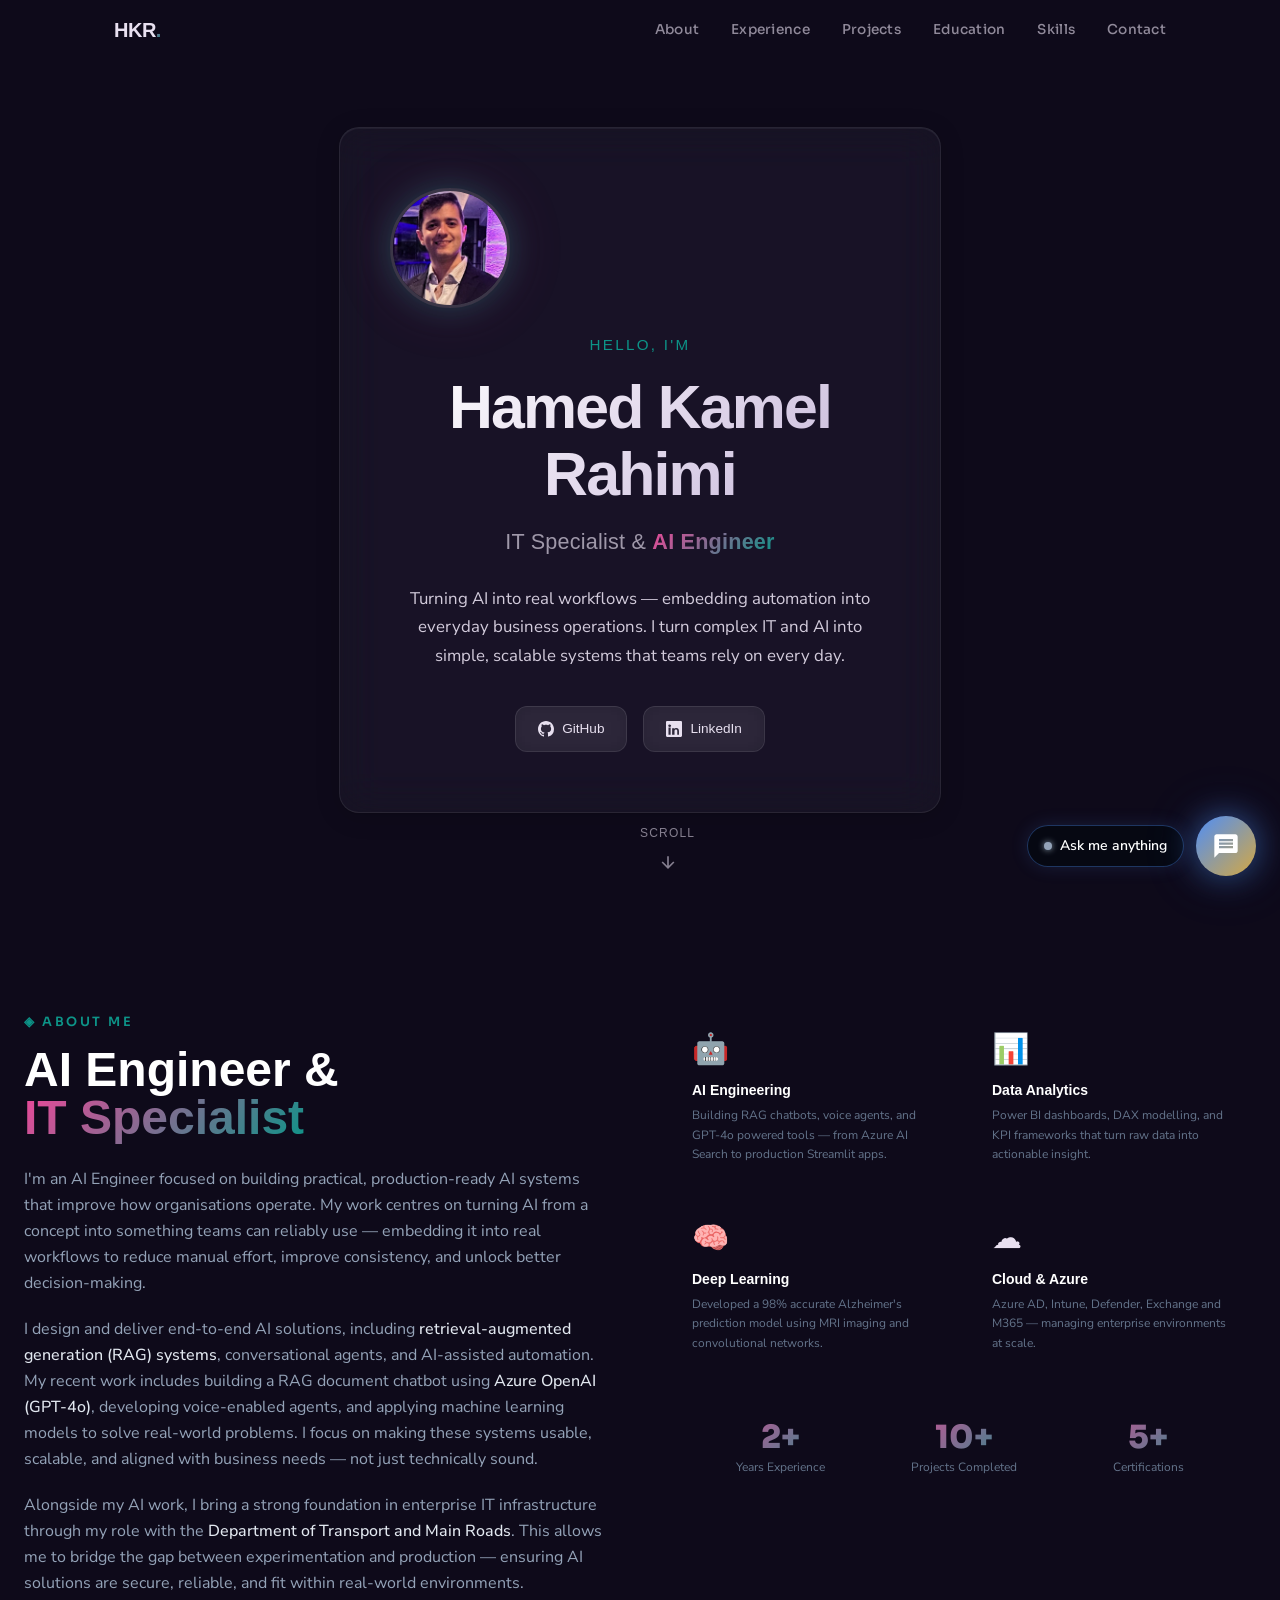
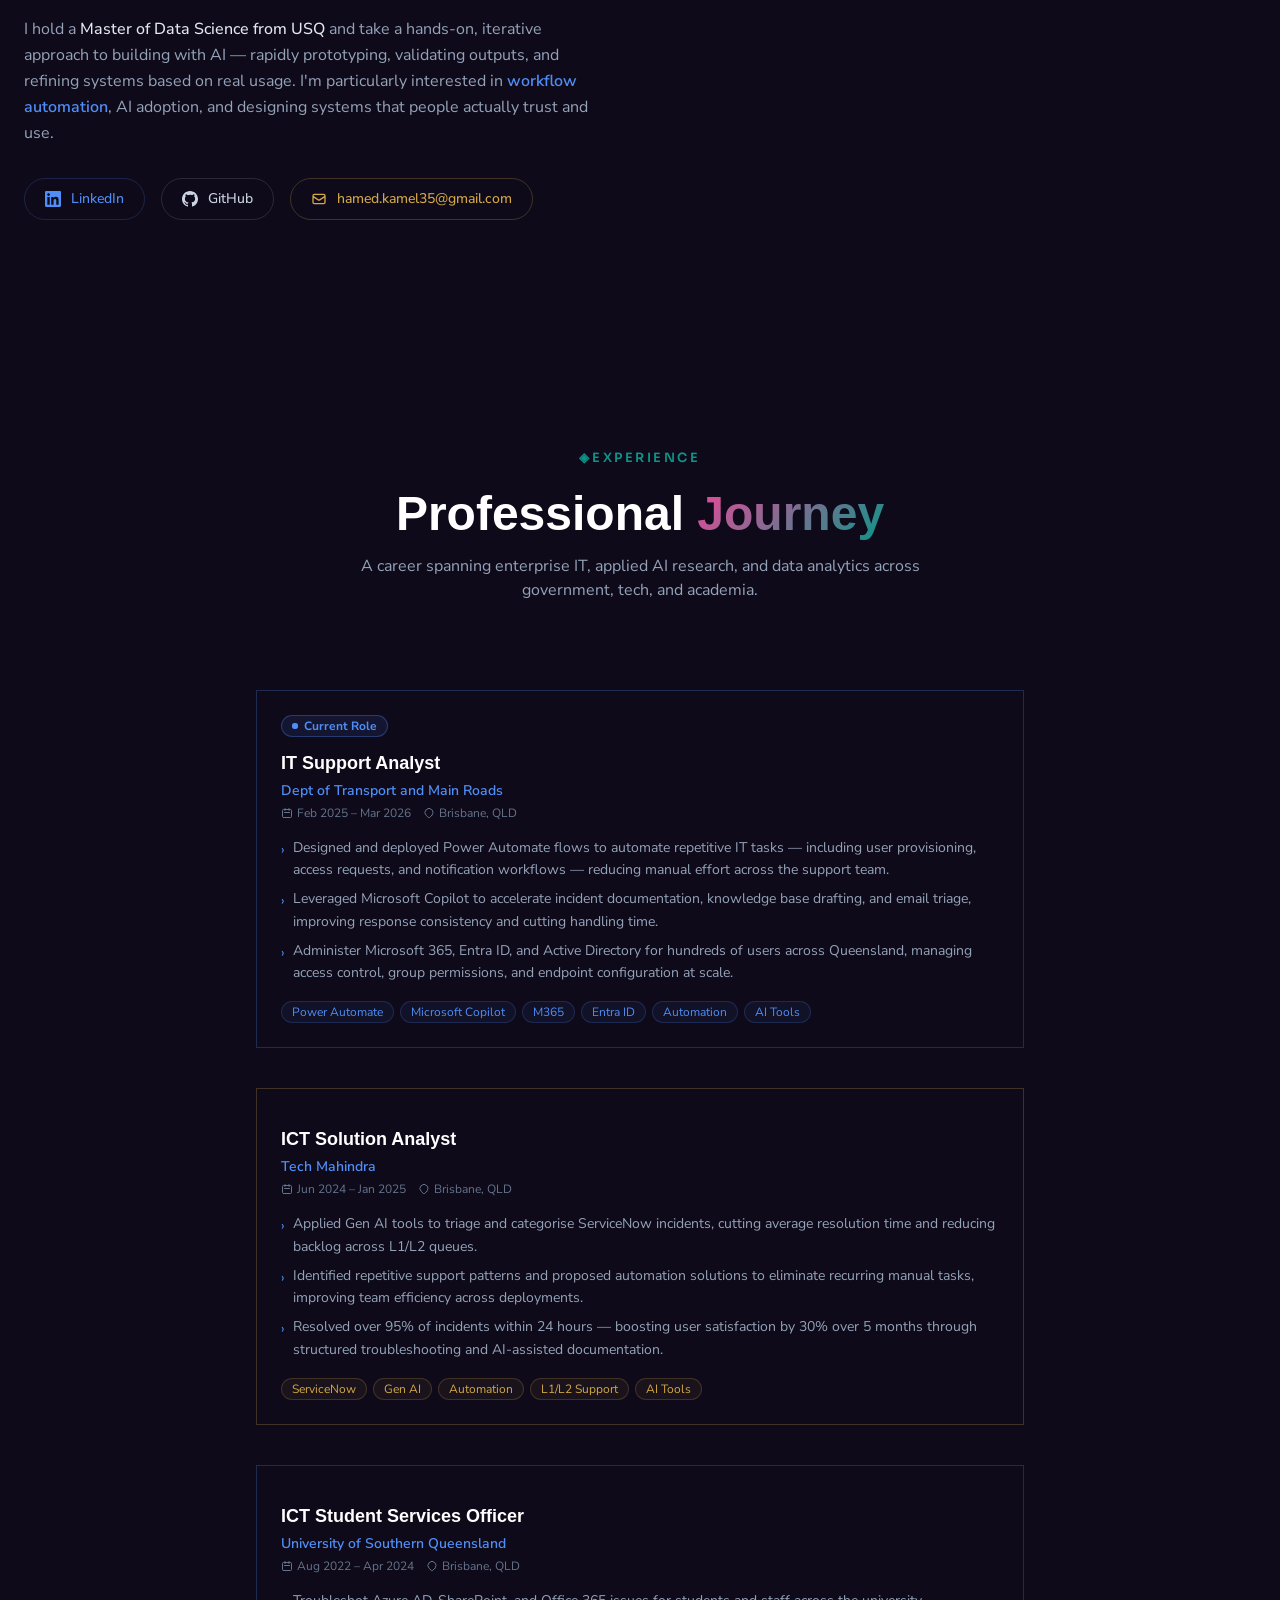
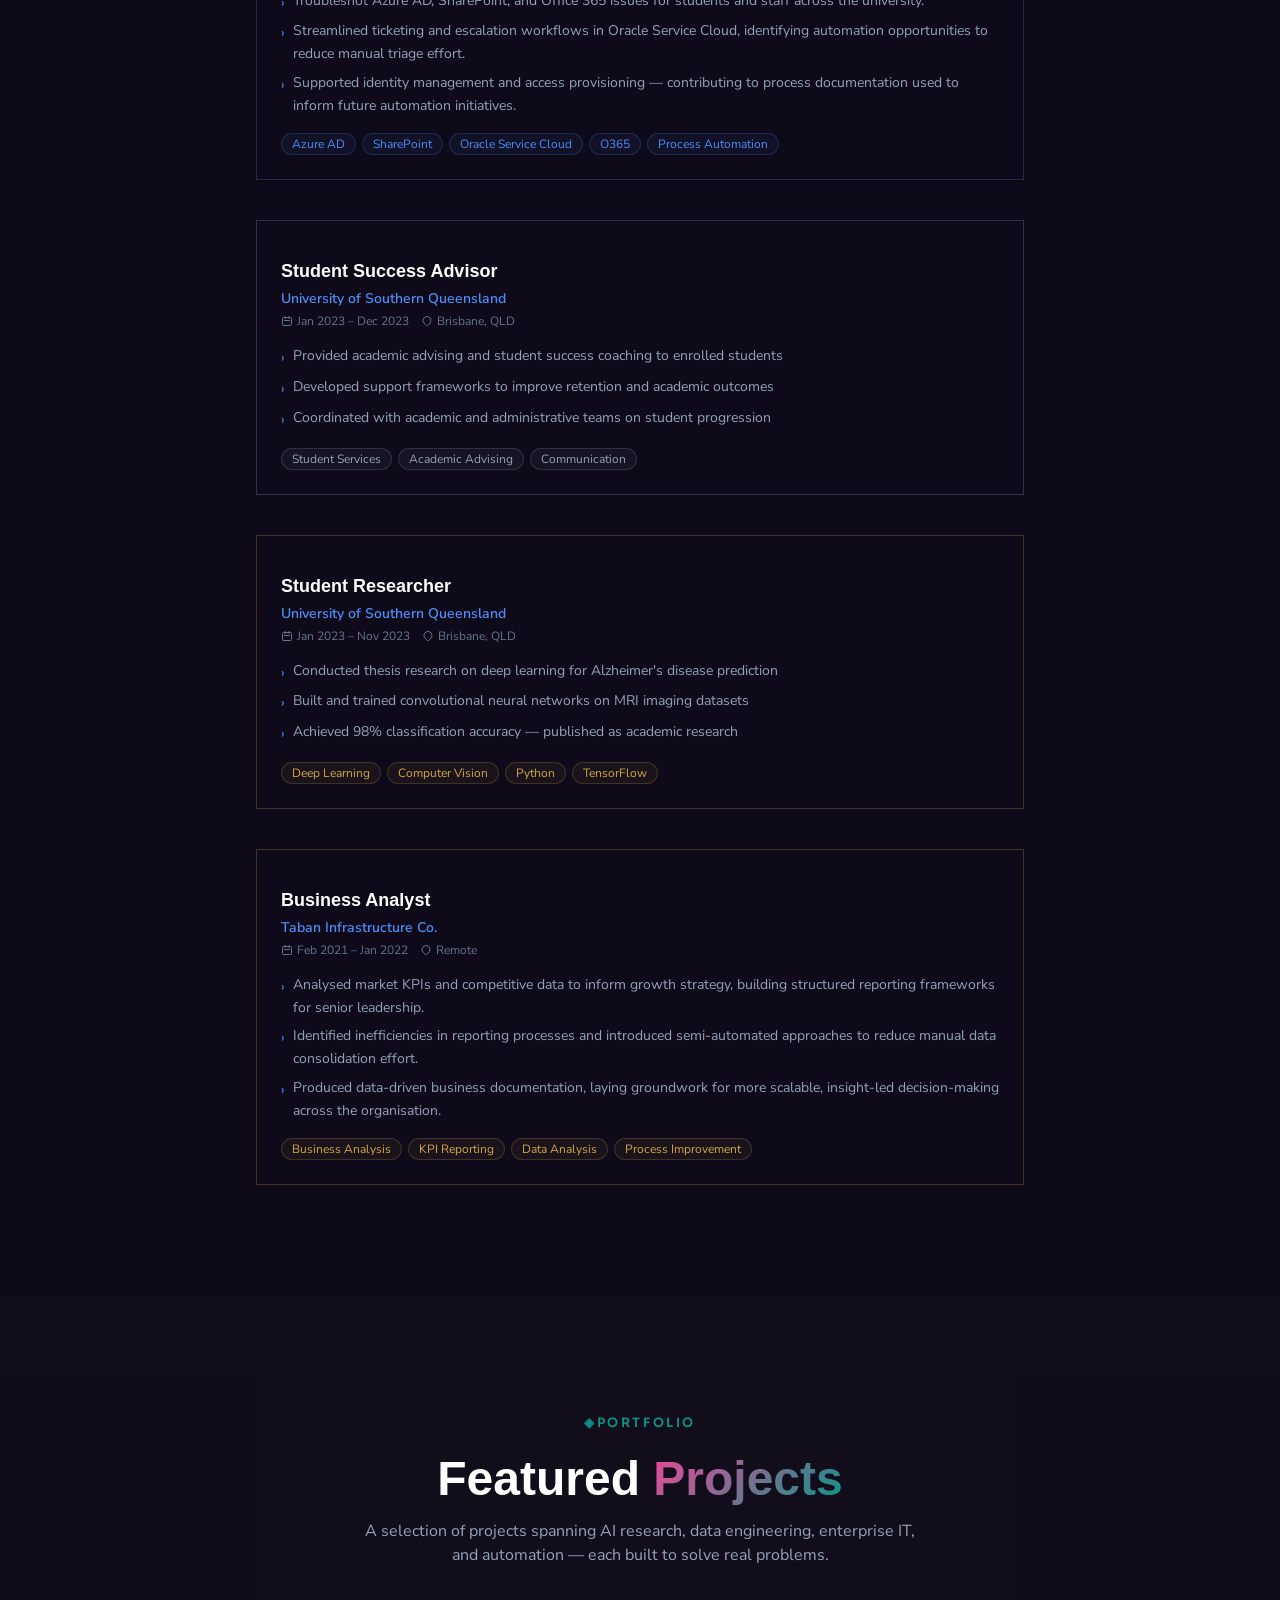
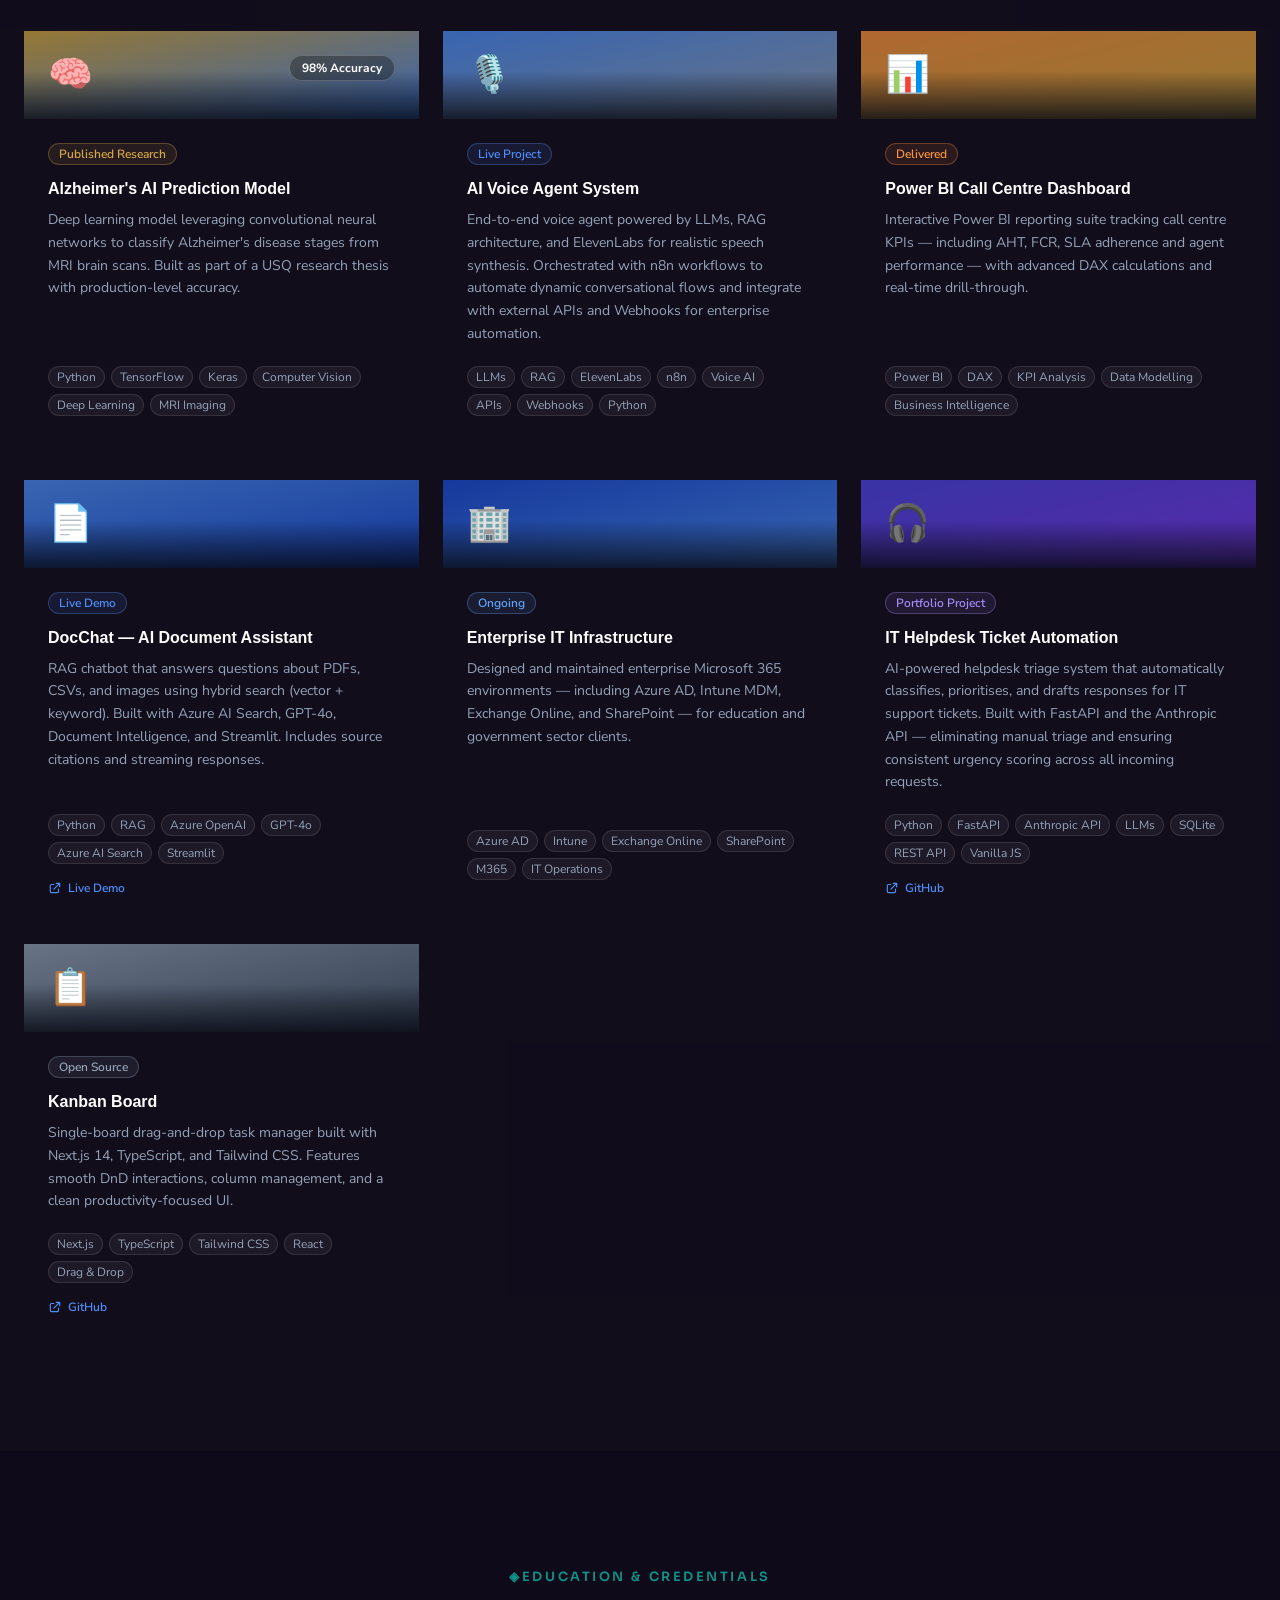
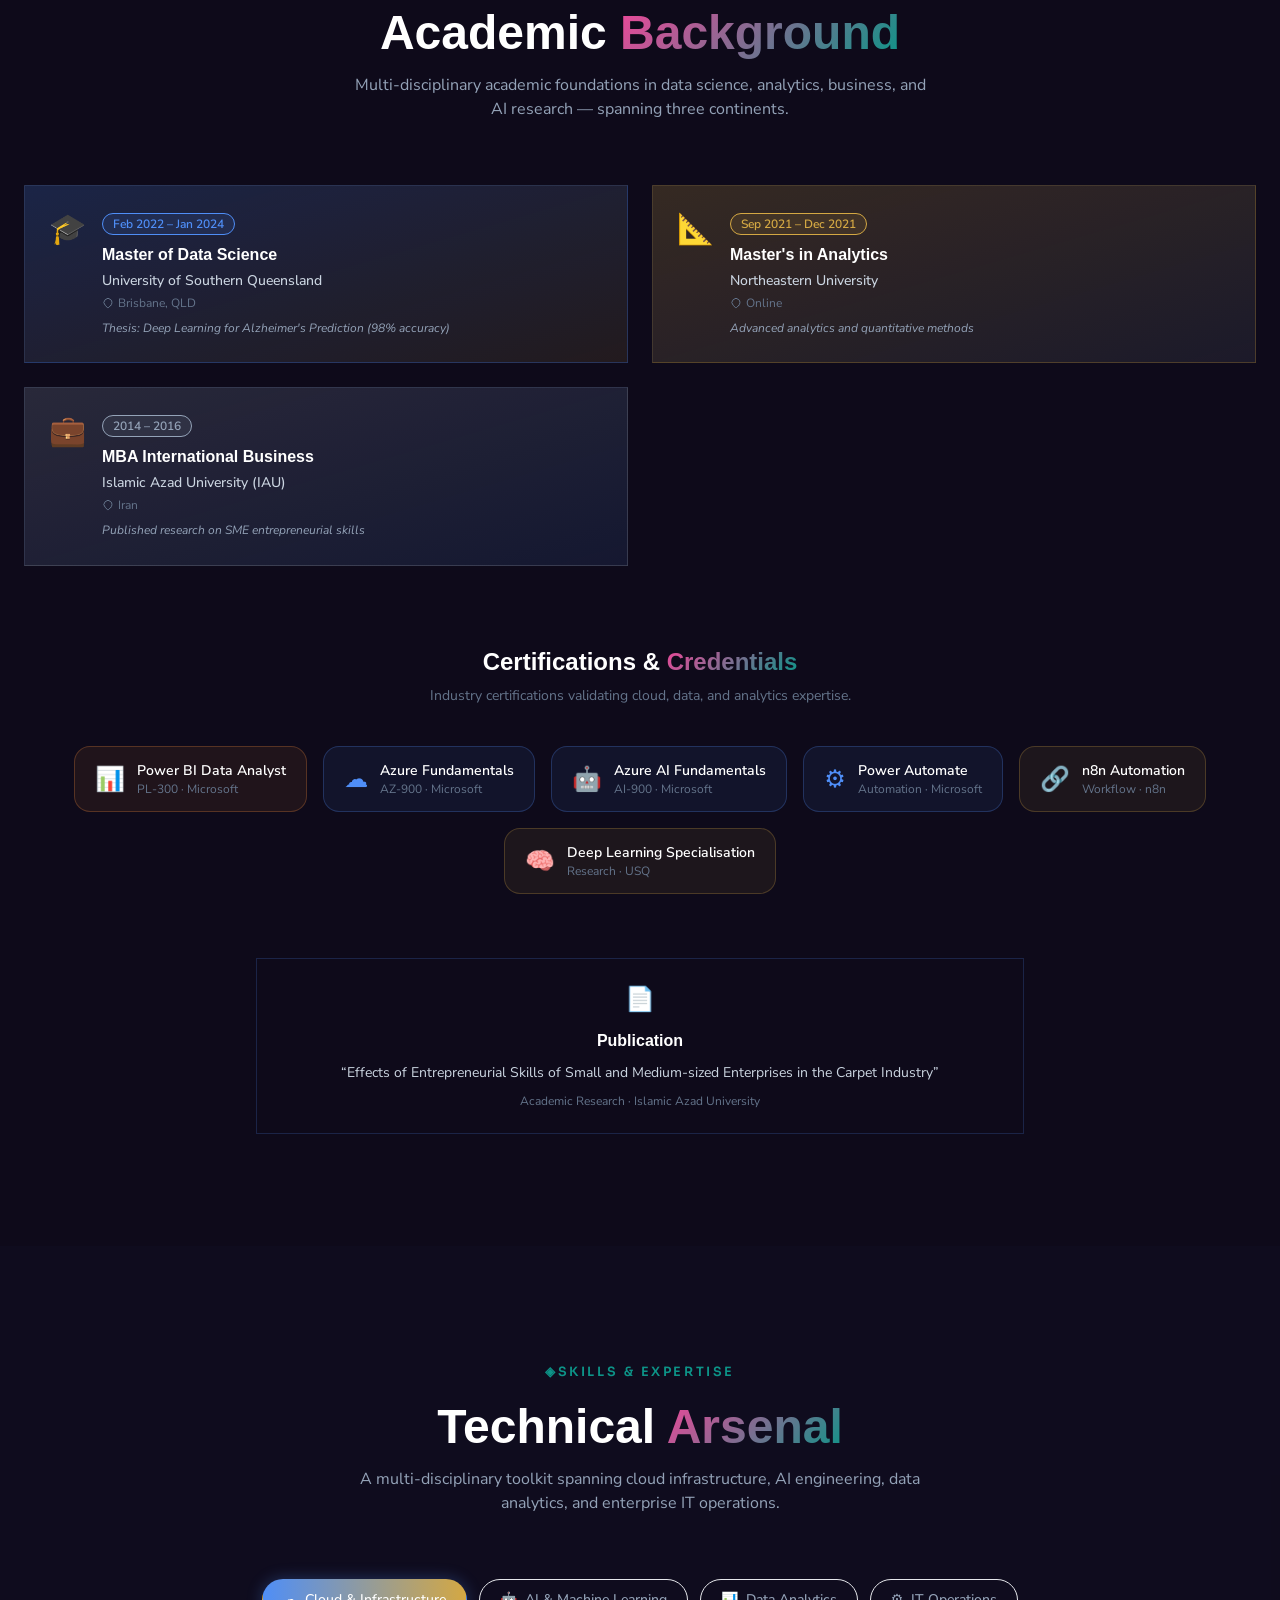
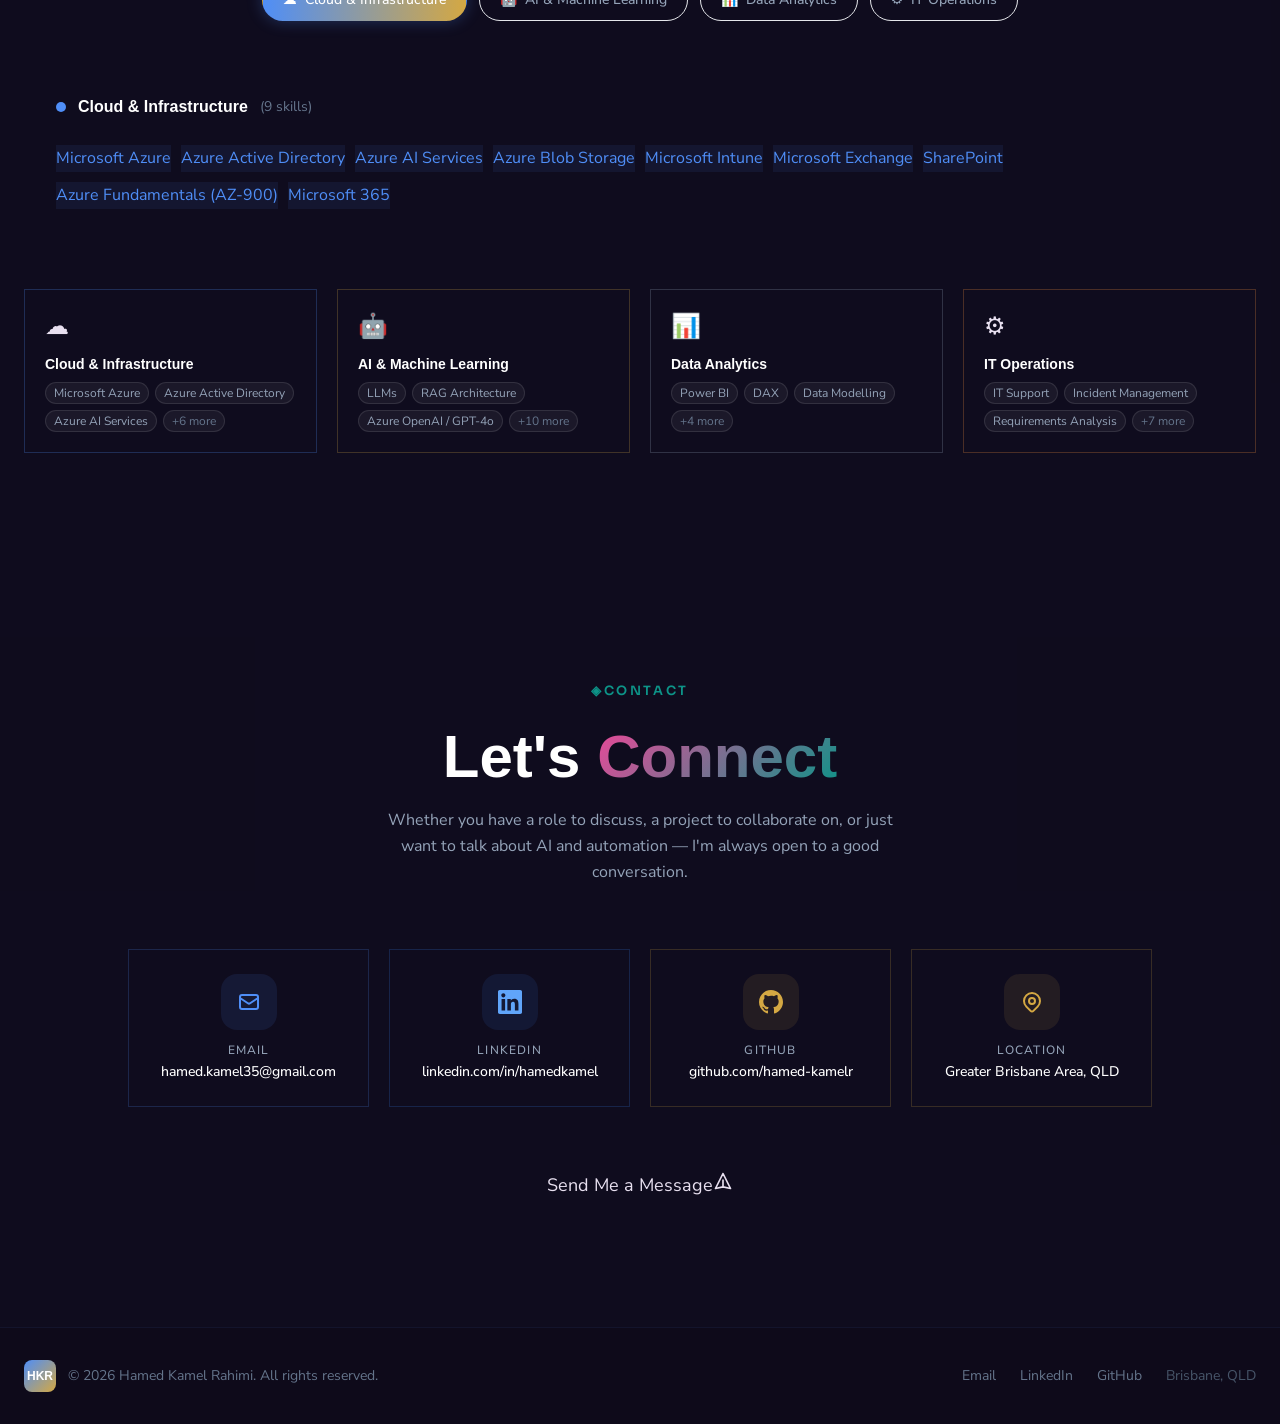
==== commit b5e4f046: "deploy: ded0d1b3e47d2231501057f8581979db4630a7a4" ====
--- a/index.html
+++ b/index.html
@@ -1 +1 @@
-<!DOCTYPE html><html lang="en"><head><meta charSet="utf-8"/><meta name="viewport" content="width=device-width, initial-scale=1"/><link rel="preload" as="image" href="/photo.jpg"/><link rel="stylesheet" href="/_next/static/css/ad340548c1d256b3.css" data-precedence="next"/><link rel="preload" as="script" fetchPriority="low" href="/_next/static/chunks/webpack-889906d2d9470bce.js"/><script src="/_next/static/chunks/fd9d1056-23bdddb1df3a91c8.js" async=""></script><script src="/_next/static/chunks/23-062fa369b8d35502.js" async=""></script><script src="/_next/static/chunks/main-app-782dea0e6e1b5ff3.js" async=""></script><script src="/_next/static/chunks/app/page-94a3c87ddf571321.js" async=""></script><link rel="preconnect" href="https://fonts.googleapis.com"/><link rel="preconnect" href="https://fonts.gstatic.com" crossorigin="anonymous"/><title>Hamed Kamel Rahimi | IT Specialist &amp; AI Engineer</title><meta name="description" content="Portfolio of Hamed Kamel Rahimi — IT Support Analyst at the Queensland Government, AI &amp; Automation Engineer, and Data Science professional based in Greater Brisbane, QLD. Specialising in Azure, LLMs, RAG, deep learning, and Power BI."/><meta name="author" content="Hamed Kamel Rahimi"/><meta name="keywords" content="Hamed Kamel Rahimi,IT Specialist,AI Engineer,Power BI,Azure,Brisbane,Data Science,LLM,RAG,Deep Learning,Machine Learning,Queensland Government"/><meta property="og:title" content="Hamed Kamel Rahimi | IT Specialist &amp; AI Engineer"/><meta property="og:description" content="IT Support Analyst (Queensland Government) and AI Engineer based in Brisbane, QLD. Expert in Azure, Power BI, LLMs, RAG, and enterprise IT."/><meta property="og:type" content="website"/><meta name="twitter:card" content="summary"/><meta name="twitter:title" content="Hamed Kamel Rahimi | IT Specialist &amp; AI Engineer"/><meta name="twitter:description" content="IT Support Analyst (Queensland Government) and AI Engineer based in Brisbane, QLD. Expert in Azure, Power BI, LLMs, RAG, and enterprise IT."/><script src="/_next/static/chunks/polyfills-78c92fac7aa8fdd8.js" noModule=""></script></head><body><main><nav class="fixed top-0 left-0 right-0 z-50 py-4 transition-all duration-400 bg-transparent"><div class="max-w-[1100px] mx-auto px-6 flex items-center justify-between"><a href="#hero" class="font-heading font-bold text-xl text-[#e8e0f0] no-underline tracking-tight">HKR<span class="gradient-text">.</span></a><ul class="hidden md:flex gap-8 list-none"><li><a href="#about" class="nav-link">About</a></li><li><a href="#experience" class="nav-link">Experience</a></li><li><a href="#portfolio" class="nav-link">Projects</a></li><li><a href="#education" class="nav-link">Education</a></li><li><a href="#skills" class="nav-link">Skills</a></li><li><a href="#contact" class="nav-link">Contact</a></li></ul><button class="md:hidden flex flex-col gap-[5px] p-2 bg-transparent border-none cursor-pointer" aria-label="Toggle menu"><span class="block w-6 h-0.5 bg-[#e8e0f0] rounded-sm transition-all duration-300 "></span><span class="block w-6 h-0.5 bg-[#e8e0f0] rounded-sm transition-all duration-300 "></span><span class="block w-6 h-0.5 bg-[#e8e0f0] rounded-sm transition-all duration-300 "></span></button></div><div class="md:hidden overflow-hidden transition-all duration-300 max-h-0"><div class="max-w-[1100px] mx-auto px-6 flex flex-col gap-1 pt-4"><a href="#about" class="px-3 py-2.5 rounded-lg text-[rgba(232,224,240,0.6)] hover:text-[#e8e0f0] transition-colors font-heading text-sm font-medium no-underline">About</a><a href="#experience" class="px-3 py-2.5 rounded-lg text-[rgba(232,224,240,0.6)] hover:text-[#e8e0f0] transition-colors font-heading text-sm font-medium no-underline">Experience</a><a href="#portfolio" class="px-3 py-2.5 rounded-lg text-[rgba(232,224,240,0.6)] hover:text-[#e8e0f0] transition-colors font-heading text-sm font-medium no-underline">Projects</a><a href="#education" class="px-3 py-2.5 rounded-lg text-[rgba(232,224,240,0.6)] hover:text-[#e8e0f0] transition-colors font-heading text-sm font-medium no-underline">Education</a><a href="#skills" class="px-3 py-2.5 rounded-lg text-[rgba(232,224,240,0.6)] hover:text-[#e8e0f0] transition-colors font-heading text-sm font-medium no-underline">Skills</a><a href="#contact" class="px-3 py-2.5 rounded-lg text-[rgba(232,224,240,0.6)] hover:text-[#e8e0f0] transition-colors font-heading text-sm font-medium no-underline">Contact</a></div></div></nav><section id="hero" class="min-h-screen flex items-center justify-center pt-[120px] pb-[80px]"><div class="max-w-[1100px] mx-auto px-6"><div class="hero-card glass reveal text-center py-[60px] px-[50px] max-w-[720px] mx-auto relative"><img src="/photo.jpg" alt="Hamed Kamel Rahimi" class="hero-photo"/><p class="font-heading text-[0.95rem] font-medium text-[#0d9488] tracking-[0.15em] uppercase mb-4">Hello, I&#x27;m</p><h1 class="font-heading font-extrabold leading-[1.1] mb-2" style="font-size:clamp(2.2rem, 5vw, 3.8rem);letter-spacing:-0.03em;background:linear-gradient(135deg, #ffffff 0%, #e8e0f0 40%, #c4b5d8 100%);-webkit-background-clip:text;-webkit-text-fill-color:transparent;background-clip:text">Hamed Kamel<span class="block">Rahimi</span></h1><p class="font-heading font-normal mt-4 mb-6" style="font-size:clamp(1rem, 2.5vw, 1.35rem);color:rgba(232, 224, 240, 0.65);letter-spacing:0.01em">IT Specialist &amp; <em class="not-italic font-semibold gradient-text">AI Engineer</em></p><p class="text-[1.05rem] text-[rgba(232,224,240,0.9)] max-w-[500px] mx-auto mb-9 leading-[1.7]">Turning AI into real workflows — embedding automation into everyday business operations. I turn complex IT and AI into simple, scalable systems that teams rely on every day.</p><div class="flex gap-4 justify-center flex-wrap"><a href="https://github.com/hamed-kamelr" class="inline-flex items-center gap-2 py-2.5 px-[22px] rounded-xl font-heading text-[0.85rem] font-medium no-underline text-[#e8e0f0] bg-[rgba(255,255,255,0.06)] border border-[rgba(255,255,255,0.1)] backdrop-blur-[10px] transition-all duration-300 hover:bg-[rgba(255,255,255,0.12)] hover:border-[rgba(255,255,255,0.2)] hover:-translate-y-0.5"><svg class="w-4 h-4 shrink-0" viewBox="0 0 24 24" fill="currentColor"><path d="M12 0C5.37 0 0 5.37 0 12c0 5.31 3.435 9.795 8.205 11.385.6.105.825-.255.825-.57 0-.285-.015-1.23-.015-2.235-3.015.555-3.795-.735-4.035-1.41-.135-.345-.72-1.41-1.23-1.695-.42-.225-1.02-.78-.015-.795.945-.015 1.62.87 1.845 1.23 1.08 1.815 2.805 1.305 3.495.99.105-.78.42-1.305.765-1.605-2.67-.3-5.46-1.335-5.46-5.925 0-1.305.465-2.385 1.23-3.225-.12-.3-.54-1.53.12-3.18 0 0 1.005-.315 3.3 1.23.96-.27 1.98-.405 3-.405s2.04.135 3 .405c2.295-1.56 3.3-1.23 3.3-1.23.66 1.65.24 2.88.12 3.18.765.84 1.23 1.905 1.23 3.225 0 4.605-2.805 5.625-5.475 5.925.435.375.81 1.095.81 2.22 0 1.605-.015 2.895-.015 3.3 0 .315.225.69.825.57A12.02 12.02 0 0024 12c0-6.63-5.37-12-12-12z"></path></svg>GitHub</a><a href="https://www.linkedin.com/in/hamedkamel" class="inline-flex items-center gap-2 py-2.5 px-[22px] rounded-xl font-heading text-[0.85rem] font-medium no-underline text-[#e8e0f0] bg-[rgba(255,255,255,0.06)] border border-[rgba(255,255,255,0.1)] backdrop-blur-[10px] transition-all duration-300 hover:bg-[rgba(255,255,255,0.12)] hover:border-[rgba(255,255,255,0.2)] hover:-translate-y-0.5"><svg class="w-4 h-4 shrink-0" viewBox="0 0 24 24" fill="currentColor"><path d="M20.447 20.452h-3.554v-5.569c0-1.328-.475-2.236-1.986-2.236-1.081 0-1.722.722-2.004 1.418-.103.249-.129.597-.129.946v5.441h-3.554s.05-8.836 0-9.753h3.554v1.383c.43-.664 1.199-1.61 2.919-1.61 2.135 0 3.74 1.398 3.74 4.402v5.578zM5.337 8.855c-1.144 0-1.915-.762-1.915-1.715 0-.955.77-1.715 1.914-1.715.145 0 .287.01.424.03 1.144 0 1.914.76 1.914 1.715 0 .953-.771 1.715-1.915 1.715zm1.6 11.597H3.738V9.567h3.199v10.885zM22.225 0H1.771C.792 0 0 .774 0 1.729v20.542C0 23.227.792 24 1.771 24h20.451C23.2 24 24 23.227 24 22.271V1.729C24 .774 23.2 0 22.222 0h.003z"></path></svg>LinkedIn</a></div><div class="absolute -bottom-[60px] left-1/2 flex flex-col items-center gap-2 text-[rgba(232,224,240,0.55)] text-[0.75rem] font-heading tracking-[0.1em]" style="animation:scrollHint 2.5s ease-in-out infinite"><span>SCROLL</span><svg class="w-5 h-5" viewBox="0 0 24 24" fill="none" stroke="currentColor" stroke-width="2"><path d="M12 5v14M19 12l-7 7-7-7"></path></svg></div></div></div></section><section id="about" class="py-28 px-6 max-w-7xl mx-auto"><div class="grid lg:grid-cols-2 gap-16 items-start"><div><div class="section-label reveal"><span>◈</span> About Me</div><h2 class="reveal font-heading font-bold text-4xl sm:text-5xl text-white mb-6 leading-tight">AI Engineer &amp;<br/><span class="gradient-text">IT Specialist</span></h2><p class="reveal text-slate-400 leading-relaxed mb-5 text-base">I&#x27;m an AI Engineer focused on building practical, production-ready AI systems that improve how organisations operate. My work centres on turning AI from a concept into something teams can reliably use — embedding it into real workflows to reduce manual effort, improve consistency, and unlock better decision-making.</p><p class="reveal text-slate-400 leading-relaxed mb-5 text-base">I design and deliver end-to-end AI solutions, including<!-- --> <span class="text-slate-200 font-medium">retrieval-augmented generation (RAG) systems</span>, conversational agents, and AI-assisted automation. My recent work includes building a RAG document chatbot using<!-- --> <span class="text-slate-200 font-medium">Azure OpenAI (GPT-4o)</span>, developing voice-enabled agents, and applying machine learning models to solve real-world problems. I focus on making these systems usable, scalable, and aligned with business needs — not just technically sound.</p><p class="reveal text-slate-400 leading-relaxed mb-5 text-base">Alongside my AI work, I bring a strong foundation in enterprise IT infrastructure through my role with the<!-- --> <span class="text-slate-200 font-medium">Department of Transport and Main Roads</span>. This allows me to bridge the gap between experimentation and production — ensuring AI solutions are secure, reliable, and fit within real-world environments.</p><p class="reveal text-slate-400 leading-relaxed mb-8 text-base">I hold a <span class="text-slate-200 font-medium">Master of Data Science from USQ</span> and take a hands-on, iterative approach to building with AI — rapidly prototyping, validating outputs, and refining systems based on real usage. I&#x27;m particularly interested in<!-- --> <span class="text-[#4f8ef7] font-semibold">workflow automation</span>, AI adoption, and designing systems that people actually trust and use.</p><div class="reveal flex flex-wrap gap-4"><a href="https://www.linkedin.com/in/hamedkamel" class="flex items-center gap-2.5 px-5 py-2.5 rounded-full glass-card border border-[rgba(79,142,247,0.2)] text-[#4f8ef7] text-sm font-medium hover:border-[#4f8ef7] hover:bg-[rgba(79,142,247,0.08)] transition-all"><svg class="w-4 h-4" fill="currentColor" viewBox="0 0 24 24"><path d="M20.447 20.452h-3.554v-5.569c0-1.328-.027-3.037-1.852-3.037-1.853 0-2.136 1.445-2.136 2.939v5.667H9.351V9h3.414v1.561h.046c.477-.9 1.637-1.85 3.37-1.85 3.601 0 4.267 2.37 4.267 5.455v6.286zM5.337 7.433c-1.144 0-2.063-.926-2.063-2.065 0-1.138.92-2.063 2.063-2.063 1.14 0 2.064.925 2.064 2.063 0 1.139-.925 2.065-2.064 2.065zm1.782 13.019H3.555V9h3.564v11.452zM22.225 0H1.771C.792 0 0 .774 0 1.729v20.542C0 23.227.792 24 1.771 24h20.451C23.2 24 24 23.227 24 22.271V1.729C24 .774 23.2 0 22.222 0h.003z"></path></svg>LinkedIn</a><a href="https://github.com/hamed-kamelr" class="flex items-center gap-2.5 px-5 py-2.5 rounded-full glass-card border border-[rgba(148,163,184,0.2)] text-slate-300 text-sm font-medium hover:border-[rgba(148,163,184,0.5)] hover:bg-[rgba(148,163,184,0.06)] transition-all"><svg class="w-4 h-4" fill="currentColor" viewBox="0 0 24 24"><path d="M12 0C5.374 0 0 5.373 0 12c0 5.302 3.438 9.8 8.207 11.387.599.111.793-.261.793-.577v-2.234c-3.338.726-4.033-1.416-4.033-1.416-.546-1.387-1.333-1.756-1.333-1.756-1.089-.745.083-.729.083-.729 1.205.084 1.839 1.237 1.839 1.237 1.07 1.834 2.807 1.304 3.492.997.107-.775.418-1.305.762-1.604-2.665-.305-5.467-1.334-5.467-5.931 0-1.311.469-2.381 1.236-3.221-.124-.303-.535-1.524.117-3.176 0 0 1.008-.322 3.301 1.23A11.509 11.509 0 0112 5.803c1.02.005 2.047.138 3.006.404 2.291-1.552 3.297-1.23 3.297-1.23.653 1.653.242 2.874.118 3.176.77.84 1.235 1.911 1.235 3.221 0 4.609-2.807 5.624-5.479 5.921.43.372.823 1.102.823 2.222v3.293c0 .319.192.694.801.576C20.566 21.797 24 17.3 24 12c0-6.627-5.373-12-12-12z"></path></svg>GitHub</a><a href="mailto:hamed.kamel35@gmail.com" class="flex items-center gap-2.5 px-5 py-2.5 rounded-full glass-card border border-[rgba(212,168,67,0.25)] text-[#d4a843] text-sm font-medium hover:border-[#d4a843] hover:bg-[rgba(212,168,67,0.08)] transition-all"><svg class="w-4 h-4" fill="none" stroke="currentColor" viewBox="0 0 24 24"><path stroke-linecap="round" stroke-linejoin="round" stroke-width="2" d="M3 8l7.89 5.26a2 2 0 002.22 0L21 8M5 19h14a2 2 0 002-2V7a2 2 0 00-2-2H5a2 2 0 00-2 2v10a2 2 0 002 2z"></path></svg>hamed.kamel35@gmail.com</a></div></div><div class="space-y-6"><div class="grid grid-cols-2 gap-4"><div class="reveal glass-card p-5 hover:border-[rgba(79,142,247,0.3)] hover:-translate-y-1 transition-all duration-300" style="transition-delay:0ms"><div class="text-3xl mb-3">🤖</div><h3 class="font-heading font-semibold text-white text-sm mb-1.5">AI Engineering</h3><p class="text-slate-500 text-xs leading-relaxed">Building RAG chatbots, voice agents, and GPT-4o powered tools — from Azure AI Search to production Streamlit apps.</p></div><div class="reveal glass-card p-5 hover:border-[rgba(79,142,247,0.3)] hover:-translate-y-1 transition-all duration-300" style="transition-delay:80ms"><div class="text-3xl mb-3">📊</div><h3 class="font-heading font-semibold text-white text-sm mb-1.5">Data Analytics</h3><p class="text-slate-500 text-xs leading-relaxed">Power BI dashboards, DAX modelling, and KPI frameworks that turn raw data into actionable insight.</p></div><div class="reveal glass-card p-5 hover:border-[rgba(79,142,247,0.3)] hover:-translate-y-1 transition-all duration-300" style="transition-delay:160ms"><div class="text-3xl mb-3">🧠</div><h3 class="font-heading font-semibold text-white text-sm mb-1.5">Deep Learning</h3><p class="text-slate-500 text-xs leading-relaxed">Developed a 98% accurate Alzheimer&#x27;s prediction model using MRI imaging and convolutional networks.</p></div><div class="reveal glass-card p-5 hover:border-[rgba(79,142,247,0.3)] hover:-translate-y-1 transition-all duration-300" style="transition-delay:240ms"><div class="text-3xl mb-3">☁️</div><h3 class="font-heading font-semibold text-white text-sm mb-1.5">Cloud &amp; Azure</h3><p class="text-slate-500 text-xs leading-relaxed">Azure AD, Intune, Defender, Exchange and M365 — managing enterprise environments at scale.</p></div></div><div class="reveal glass-card p-6 grid grid-cols-3 gap-4"><div class="text-center"><div class="stat-number text-3xl">2+</div><div class="text-slate-500 text-xs mt-1">Years Experience</div></div><div class="text-center"><div class="stat-number text-3xl">10+</div><div class="text-slate-500 text-xs mt-1">Projects Completed</div></div><div class="text-center"><div class="stat-number text-3xl">5+</div><div class="text-slate-500 text-xs mt-1">Certifications</div></div></div></div></div></section><section id="journey" class="py-28 px-6"><div class="max-w-6xl mx-auto"><div class="text-center mb-20"><div class="section-label reveal inline-flex"><span>◈</span> Experience</div><h2 class="reveal font-heading font-bold text-4xl sm:text-5xl text-white mt-2 mb-4">Professional <span class="gradient-text">Journey</span></h2><p class="reveal text-slate-400 max-w-xl mx-auto text-base">A career spanning enterprise IT, applied AI research, and data analytics across government, tech, and academia.</p></div><div class="relative max-w-3xl mx-auto"><div class="space-y-8"><div class="reveal relative flex items-start gap-6" style="transition-delay:0ms"><div class="w-full pt-2"><div class="glass-card p-6 border border-[rgba(79,142,247,0.25)] hover:-translate-y-1 hover:border-opacity-60 transition-all duration-300"><div class="flex flex-wrap items-start gap-2 mb-3"><span class="px-2.5 py-0.5 rounded-full text-xs font-bold border bg-[rgba(79,142,247,0.1)] text-[#4f8ef7] border-[rgba(79,142,247,0.3)] flex items-center gap-1.5"><span class="relative flex h-1.5 w-1.5"><span class="animate-ping absolute inline-flex h-full w-full rounded-full bg-current opacity-75"></span><span class="relative inline-flex rounded-full h-1.5 w-1.5 bg-current"></span></span>Current Role</span></div><h3 class="font-heading font-bold text-white text-lg mb-1">IT Support Analyst</h3><p class="text-[#4f8ef7] font-semibold text-sm mb-1">Dept of Transport and Main Roads</p><div class="flex flex-wrap gap-3 text-slate-500 text-xs mb-4"><span class="flex items-center gap-1"><svg class="w-3 h-3" fill="none" stroke="currentColor" viewBox="0 0 24 24"><path stroke-linecap="round" stroke-linejoin="round" stroke-width="2" d="M8 7V3m8 4V3m-9 8h10M5 21h14a2 2 0 002-2V7a2 2 0 00-2-2H5a2 2 0 00-2 2v12a2 2 0 002 2z"></path></svg>Feb 2025 – Mar 2026</span><span class="flex items-center gap-1"><svg class="w-3 h-3" fill="none" stroke="currentColor" viewBox="0 0 24 24"><path stroke-linecap="round" stroke-linejoin="round" stroke-width="2" d="M17.657 16.657L13.414 20.9a1.998 1.998 0 01-2.827 0l-4.244-4.243a8 8 0 1111.314 0z"></path></svg>Brisbane, QLD</span></div><ul class="space-y-1.5 mb-4"><li class="flex gap-2 text-slate-400 text-sm leading-relaxed"><span class="text-[#4f8ef7] mt-0.5 shrink-0">›</span>Designed and deployed Power Automate flows to automate repetitive IT tasks — including user provisioning, access requests, and notification workflows — reducing manual effort across the support team.</li><li class="flex gap-2 text-slate-400 text-sm leading-relaxed"><span class="text-[#4f8ef7] mt-0.5 shrink-0">›</span>Leveraged Microsoft Copilot to accelerate incident documentation, knowledge base drafting, and email triage, improving response consistency and cutting handling time.</li><li class="flex gap-2 text-slate-400 text-sm leading-relaxed"><span class="text-[#4f8ef7] mt-0.5 shrink-0">›</span>Administer Microsoft 365, Entra ID, and Active Directory for hundreds of users across Queensland, managing access control, group permissions, and endpoint configuration at scale.</li></ul><div class="flex flex-wrap gap-1.5"><span class="text-xs px-2.5 py-0.5 rounded-full border bg-[rgba(79,142,247,0.06)] text-[#4f8ef7] border-[rgba(79,142,247,0.2)]">Power Automate</span><span class="text-xs px-2.5 py-0.5 rounded-full border bg-[rgba(79,142,247,0.06)] text-[#4f8ef7] border-[rgba(79,142,247,0.2)]">Microsoft Copilot</span><span class="text-xs px-2.5 py-0.5 rounded-full border bg-[rgba(79,142,247,0.06)] text-[#4f8ef7] border-[rgba(79,142,247,0.2)]">M365</span><span class="text-xs px-2.5 py-0.5 rounded-full border bg-[rgba(79,142,247,0.06)] text-[#4f8ef7] border-[rgba(79,142,247,0.2)]">Entra ID</span><span class="text-xs px-2.5 py-0.5 rounded-full border bg-[rgba(79,142,247,0.06)] text-[#4f8ef7] border-[rgba(79,142,247,0.2)]">Automation</span><span class="text-xs px-2.5 py-0.5 rounded-full border bg-[rgba(79,142,247,0.06)] text-[#4f8ef7] border-[rgba(79,142,247,0.2)]">AI Tools</span></div></div></div></div><div class="reveal relative flex items-start gap-6" style="transition-delay:80ms"><div class="w-full pt-2"><div class="glass-card p-6 border border-[rgba(212,168,67,0.25)] hover:-translate-y-1 hover:border-opacity-60 transition-all duration-300"><div class="flex flex-wrap items-start gap-2 mb-3"></div><h3 class="font-heading font-bold text-white text-lg mb-1">ICT Solution Analyst</h3><p class="text-[#4f8ef7] font-semibold text-sm mb-1">Tech Mahindra</p><div class="flex flex-wrap gap-3 text-slate-500 text-xs mb-4"><span class="flex items-center gap-1"><svg class="w-3 h-3" fill="none" stroke="currentColor" viewBox="0 0 24 24"><path stroke-linecap="round" stroke-linejoin="round" stroke-width="2" d="M8 7V3m8 4V3m-9 8h10M5 21h14a2 2 0 002-2V7a2 2 0 00-2-2H5a2 2 0 00-2 2v12a2 2 0 002 2z"></path></svg>Jun 2024 – Jan 2025</span><span class="flex items-center gap-1"><svg class="w-3 h-3" fill="none" stroke="currentColor" viewBox="0 0 24 24"><path stroke-linecap="round" stroke-linejoin="round" stroke-width="2" d="M17.657 16.657L13.414 20.9a1.998 1.998 0 01-2.827 0l-4.244-4.243a8 8 0 1111.314 0z"></path></svg>Brisbane, QLD</span></div><ul class="space-y-1.5 mb-4"><li class="flex gap-2 text-slate-400 text-sm leading-relaxed"><span class="text-[#4f8ef7] mt-0.5 shrink-0">›</span>Applied Gen AI tools to triage and categorise ServiceNow incidents, cutting average resolution time and reducing backlog across L1/L2 queues.</li><li class="flex gap-2 text-slate-400 text-sm leading-relaxed"><span class="text-[#4f8ef7] mt-0.5 shrink-0">›</span>Identified repetitive support patterns and proposed automation solutions to eliminate recurring manual tasks, improving team efficiency across deployments.</li><li class="flex gap-2 text-slate-400 text-sm leading-relaxed"><span class="text-[#4f8ef7] mt-0.5 shrink-0">›</span>Resolved over 95% of incidents within 24 hours — boosting user satisfaction by 30% over 5 months through structured troubleshooting and AI-assisted documentation.</li></ul><div class="flex flex-wrap gap-1.5"><span class="text-xs px-2.5 py-0.5 rounded-full border bg-[rgba(212,168,67,0.06)] text-[#d4a843] border-[rgba(212,168,67,0.2)]">ServiceNow</span><span class="text-xs px-2.5 py-0.5 rounded-full border bg-[rgba(212,168,67,0.06)] text-[#d4a843] border-[rgba(212,168,67,0.2)]">Gen AI</span><span class="text-xs px-2.5 py-0.5 rounded-full border bg-[rgba(212,168,67,0.06)] text-[#d4a843] border-[rgba(212,168,67,0.2)]">Automation</span><span class="text-xs px-2.5 py-0.5 rounded-full border bg-[rgba(212,168,67,0.06)] text-[#d4a843] border-[rgba(212,168,67,0.2)]">L1/L2 Support</span><span class="text-xs px-2.5 py-0.5 rounded-full border bg-[rgba(212,168,67,0.06)] text-[#d4a843] border-[rgba(212,168,67,0.2)]">AI Tools</span></div></div></div></div><div class="reveal relative flex items-start gap-6" style="transition-delay:160ms"><div class="w-full pt-2"><div class="glass-card p-6 border border-[rgba(79,142,247,0.25)] hover:-translate-y-1 hover:border-opacity-60 transition-all duration-300"><div class="flex flex-wrap items-start gap-2 mb-3"></div><h3 class="font-heading font-bold text-white text-lg mb-1">ICT Student Services Officer</h3><p class="text-[#4f8ef7] font-semibold text-sm mb-1">University of Southern Queensland</p><div class="flex flex-wrap gap-3 text-slate-500 text-xs mb-4"><span class="flex items-center gap-1"><svg class="w-3 h-3" fill="none" stroke="currentColor" viewBox="0 0 24 24"><path stroke-linecap="round" stroke-linejoin="round" stroke-width="2" d="M8 7V3m8 4V3m-9 8h10M5 21h14a2 2 0 002-2V7a2 2 0 00-2-2H5a2 2 0 00-2 2v12a2 2 0 002 2z"></path></svg>Aug 2022 – Apr 2024</span><span class="flex items-center gap-1"><svg class="w-3 h-3" fill="none" stroke="currentColor" viewBox="0 0 24 24"><path stroke-linecap="round" stroke-linejoin="round" stroke-width="2" d="M17.657 16.657L13.414 20.9a1.998 1.998 0 01-2.827 0l-4.244-4.243a8 8 0 1111.314 0z"></path></svg>Brisbane, QLD</span></div><ul class="space-y-1.5 mb-4"><li class="flex gap-2 text-slate-400 text-sm leading-relaxed"><span class="text-[#4f8ef7] mt-0.5 shrink-0">›</span>Troubleshot Azure AD, SharePoint, and Office 365 issues for students and staff across the university.</li><li class="flex gap-2 text-slate-400 text-sm leading-relaxed"><span class="text-[#4f8ef7] mt-0.5 shrink-0">›</span>Streamlined ticketing and escalation workflows in Oracle Service Cloud, identifying automation opportunities to reduce manual triage effort.</li><li class="flex gap-2 text-slate-400 text-sm leading-relaxed"><span class="text-[#4f8ef7] mt-0.5 shrink-0">›</span>Supported identity management and access provisioning — contributing to process documentation used to inform future automation initiatives.</li></ul><div class="flex flex-wrap gap-1.5"><span class="text-xs px-2.5 py-0.5 rounded-full border bg-[rgba(79,142,247,0.06)] text-[#4f8ef7] border-[rgba(79,142,247,0.2)]">Azure AD</span><span class="text-xs px-2.5 py-0.5 rounded-full border bg-[rgba(79,142,247,0.06)] text-[#4f8ef7] border-[rgba(79,142,247,0.2)]">SharePoint</span><span class="text-xs px-2.5 py-0.5 rounded-full border bg-[rgba(79,142,247,0.06)] text-[#4f8ef7] border-[rgba(79,142,247,0.2)]">Oracle Service Cloud</span><span class="text-xs px-2.5 py-0.5 rounded-full border bg-[rgba(79,142,247,0.06)] text-[#4f8ef7] border-[rgba(79,142,247,0.2)]">O365</span><span class="text-xs px-2.5 py-0.5 rounded-full border bg-[rgba(79,142,247,0.06)] text-[#4f8ef7] border-[rgba(79,142,247,0.2)]">Process Automation</span></div></div></div></div><div class="reveal relative flex items-start gap-6" style="transition-delay:240ms"><div class="w-full pt-2"><div class="glass-card p-6 border border-[rgba(148,163,184,0.25)] hover:-translate-y-1 hover:border-opacity-60 transition-all duration-300"><div class="flex flex-wrap items-start gap-2 mb-3"></div><h3 class="font-heading font-bold text-white text-lg mb-1">Student Success Advisor</h3><p class="text-[#4f8ef7] font-semibold text-sm mb-1">University of Southern Queensland</p><div class="flex flex-wrap gap-3 text-slate-500 text-xs mb-4"><span class="flex items-center gap-1"><svg class="w-3 h-3" fill="none" stroke="currentColor" viewBox="0 0 24 24"><path stroke-linecap="round" stroke-linejoin="round" stroke-width="2" d="M8 7V3m8 4V3m-9 8h10M5 21h14a2 2 0 002-2V7a2 2 0 00-2-2H5a2 2 0 00-2 2v12a2 2 0 002 2z"></path></svg>Jan 2023 – Dec 2023</span><span class="flex items-center gap-1"><svg class="w-3 h-3" fill="none" stroke="currentColor" viewBox="0 0 24 24"><path stroke-linecap="round" stroke-linejoin="round" stroke-width="2" d="M17.657 16.657L13.414 20.9a1.998 1.998 0 01-2.827 0l-4.244-4.243a8 8 0 1111.314 0z"></path></svg>Brisbane, QLD</span></div><ul class="space-y-1.5 mb-4"><li class="flex gap-2 text-slate-400 text-sm leading-relaxed"><span class="text-[#4f8ef7] mt-0.5 shrink-0">›</span>Provided academic advising and student success coaching to enrolled students</li><li class="flex gap-2 text-slate-400 text-sm leading-relaxed"><span class="text-[#4f8ef7] mt-0.5 shrink-0">›</span>Developed support frameworks to improve retention and academic outcomes</li><li class="flex gap-2 text-slate-400 text-sm leading-relaxed"><span class="text-[#4f8ef7] mt-0.5 shrink-0">›</span>Coordinated with academic and administrative teams on student progression</li></ul><div class="flex flex-wrap gap-1.5"><span class="text-xs px-2.5 py-0.5 rounded-full border bg-[rgba(148,163,184,0.06)] text-[#94a3b8] border-[rgba(148,163,184,0.2)]">Student Services</span><span class="text-xs px-2.5 py-0.5 rounded-full border bg-[rgba(148,163,184,0.06)] text-[#94a3b8] border-[rgba(148,163,184,0.2)]">Academic Advising</span><span class="text-xs px-2.5 py-0.5 rounded-full border bg-[rgba(148,163,184,0.06)] text-[#94a3b8] border-[rgba(148,163,184,0.2)]">Communication</span></div></div></div></div><div class="reveal relative flex items-start gap-6" style="transition-delay:320ms"><div class="w-full pt-2"><div class="glass-card p-6 border border-[rgba(212,168,67,0.25)] hover:-translate-y-1 hover:border-opacity-60 transition-all duration-300"><div class="flex flex-wrap items-start gap-2 mb-3"></div><h3 class="font-heading font-bold text-white text-lg mb-1">Student Researcher</h3><p class="text-[#4f8ef7] font-semibold text-sm mb-1">University of Southern Queensland</p><div class="flex flex-wrap gap-3 text-slate-500 text-xs mb-4"><span class="flex items-center gap-1"><svg class="w-3 h-3" fill="none" stroke="currentColor" viewBox="0 0 24 24"><path stroke-linecap="round" stroke-linejoin="round" stroke-width="2" d="M8 7V3m8 4V3m-9 8h10M5 21h14a2 2 0 002-2V7a2 2 0 00-2-2H5a2 2 0 00-2 2v12a2 2 0 002 2z"></path></svg>Jan 2023 – Nov 2023</span><span class="flex items-center gap-1"><svg class="w-3 h-3" fill="none" stroke="currentColor" viewBox="0 0 24 24"><path stroke-linecap="round" stroke-linejoin="round" stroke-width="2" d="M17.657 16.657L13.414 20.9a1.998 1.998 0 01-2.827 0l-4.244-4.243a8 8 0 1111.314 0z"></path></svg>Brisbane, QLD</span></div><ul class="space-y-1.5 mb-4"><li class="flex gap-2 text-slate-400 text-sm leading-relaxed"><span class="text-[#4f8ef7] mt-0.5 shrink-0">›</span>Conducted thesis research on deep learning for Alzheimer&#x27;s disease prediction</li><li class="flex gap-2 text-slate-400 text-sm leading-relaxed"><span class="text-[#4f8ef7] mt-0.5 shrink-0">›</span>Built and trained convolutional neural networks on MRI imaging datasets</li><li class="flex gap-2 text-slate-400 text-sm leading-relaxed"><span class="text-[#4f8ef7] mt-0.5 shrink-0">›</span>Achieved 98% classification accuracy — published as academic research</li></ul><div class="flex flex-wrap gap-1.5"><span class="text-xs px-2.5 py-0.5 rounded-full border bg-[rgba(212,168,67,0.06)] text-[#d4a843] border-[rgba(212,168,67,0.2)]">Deep Learning</span><span class="text-xs px-2.5 py-0.5 rounded-full border bg-[rgba(212,168,67,0.06)] text-[#d4a843] border-[rgba(212,168,67,0.2)]">Computer Vision</span><span class="text-xs px-2.5 py-0.5 rounded-full border bg-[rgba(212,168,67,0.06)] text-[#d4a843] border-[rgba(212,168,67,0.2)]">Python</span><span class="text-xs px-2.5 py-0.5 rounded-full border bg-[rgba(212,168,67,0.06)] text-[#d4a843] border-[rgba(212,168,67,0.2)]">TensorFlow</span></div></div></div></div><div class="reveal relative flex items-start gap-6" style="transition-delay:400ms"><div class="w-full pt-2"><div class="glass-card p-6 border border-[rgba(212,168,67,0.25)] hover:-translate-y-1 hover:border-opacity-60 transition-all duration-300"><div class="flex flex-wrap items-start gap-2 mb-3"></div><h3 class="font-heading font-bold text-white text-lg mb-1">Business Analyst</h3><p class="text-[#4f8ef7] font-semibold text-sm mb-1">Taban Infrastructure Co.</p><div class="flex flex-wrap gap-3 text-slate-500 text-xs mb-4"><span class="flex items-center gap-1"><svg class="w-3 h-3" fill="none" stroke="currentColor" viewBox="0 0 24 24"><path stroke-linecap="round" stroke-linejoin="round" stroke-width="2" d="M8 7V3m8 4V3m-9 8h10M5 21h14a2 2 0 002-2V7a2 2 0 00-2-2H5a2 2 0 00-2 2v12a2 2 0 002 2z"></path></svg>Feb 2021 – Jan 2022</span><span class="flex items-center gap-1"><svg class="w-3 h-3" fill="none" stroke="currentColor" viewBox="0 0 24 24"><path stroke-linecap="round" stroke-linejoin="round" stroke-width="2" d="M17.657 16.657L13.414 20.9a1.998 1.998 0 01-2.827 0l-4.244-4.243a8 8 0 1111.314 0z"></path></svg>Remote</span></div><ul class="space-y-1.5 mb-4"><li class="flex gap-2 text-slate-400 text-sm leading-relaxed"><span class="text-[#4f8ef7] mt-0.5 shrink-0">›</span>Analysed market KPIs and competitive data to inform growth strategy, building structured reporting frameworks for senior leadership.</li><li class="flex gap-2 text-slate-400 text-sm leading-relaxed"><span class="text-[#4f8ef7] mt-0.5 shrink-0">›</span>Identified inefficiencies in reporting processes and introduced semi-automated approaches to reduce manual data consolidation effort.</li><li class="flex gap-2 text-slate-400 text-sm leading-relaxed"><span class="text-[#4f8ef7] mt-0.5 shrink-0">›</span>Produced data-driven business documentation, laying groundwork for more scalable, insight-led decision-making across the organisation.</li></ul><div class="flex flex-wrap gap-1.5"><span class="text-xs px-2.5 py-0.5 rounded-full border bg-[rgba(212,168,67,0.06)] text-[#d4a843] border-[rgba(212,168,67,0.2)]">Business Analysis</span><span class="text-xs px-2.5 py-0.5 rounded-full border bg-[rgba(212,168,67,0.06)] text-[#d4a843] border-[rgba(212,168,67,0.2)]">KPI Reporting</span><span class="text-xs px-2.5 py-0.5 rounded-full border bg-[rgba(212,168,67,0.06)] text-[#d4a843] border-[rgba(212,168,67,0.2)]">Data Analysis</span><span class="text-xs px-2.5 py-0.5 rounded-full border bg-[rgba(212,168,67,0.06)] text-[#d4a843] border-[rgba(212,168,67,0.2)]">Process Improvement</span></div></div></div></div></div></div></div></section><section id="portfolio" class="py-28 px-6 bg-[rgba(212,168,67,0.015)]"><div class="max-w-7xl mx-auto"><div class="text-center mb-16"><div class="section-label reveal inline-flex"><span>◈</span> Portfolio</div><h2 class="reveal font-heading font-bold text-4xl sm:text-5xl text-white mt-2 mb-4">Featured <span class="gradient-text">Projects</span></h2><p class="reveal text-slate-400 max-w-xl mx-auto text-base">A selection of projects spanning AI research, data engineering, enterprise IT, and automation — each built to solve real problems.</p></div><div class="grid md:grid-cols-2 lg:grid-cols-3 gap-6"><div class="reveal glass-card overflow-hidden group hover:-translate-y-2 hover:shadow-[0_20px_40px_rgba(0,0,0,0.4)] transition-all duration-350 flex flex-col" style="transition-delay:0ms"><div class="bg-gradient-to-br from-[#d4a843] to-[#4f8ef7] p-6 flex items-start justify-between relative overflow-hidden"><div class="text-4xl z-10 relative">🧠</div><div class="z-10 relative bg-black/30 backdrop-blur-sm px-3 py-1 rounded-full text-xs font-bold text-white border border-white/20">98% Accuracy</div><div class="absolute inset-0 bg-[#060912] opacity-30"></div><div class="absolute bottom-0 left-0 right-0 h-12 bg-gradient-to-t from-[rgba(6,9,18,0.8)] to-transparent"></div></div><div class="p-6 flex flex-col flex-1"><span class="self-start px-2.5 py-0.5 rounded-full text-xs font-semibold border mb-3 text-[#d4a843] bg-[rgba(212,168,67,0.1)] border-[rgba(212,168,67,0.3)]">Published Research</span><h3 class="font-heading font-bold text-white text-base mb-2 group-hover:text-[#4f8ef7] transition-colors duration-200">Alzheimer&#x27;s AI Prediction Model</h3><p class="text-slate-400 text-sm leading-relaxed mb-5 flex-1">Deep learning model leveraging convolutional neural networks to classify Alzheimer&#x27;s disease stages from MRI brain scans. Built as part of a USQ research thesis with production-level accuracy.</p><div class="flex flex-wrap gap-1.5 mt-auto mb-4"><span class="text-xs px-2 py-0.5 rounded-full bg-white/5 text-slate-400 border border-white/10">Python</span><span class="text-xs px-2 py-0.5 rounded-full bg-white/5 text-slate-400 border border-white/10">TensorFlow</span><span class="text-xs px-2 py-0.5 rounded-full bg-white/5 text-slate-400 border border-white/10">Keras</span><span class="text-xs px-2 py-0.5 rounded-full bg-white/5 text-slate-400 border border-white/10">Computer Vision</span><span class="text-xs px-2 py-0.5 rounded-full bg-white/5 text-slate-400 border border-white/10">Deep Learning</span><span class="text-xs px-2 py-0.5 rounded-full bg-white/5 text-slate-400 border border-white/10">MRI Imaging</span></div></div></div><div class="reveal glass-card overflow-hidden group hover:-translate-y-2 hover:shadow-[0_20px_40px_rgba(0,0,0,0.4)] transition-all duration-350 flex flex-col" style="transition-delay:70ms"><div class="bg-gradient-to-br from-[#4f8ef7] to-[#94a3b8] p-6 flex items-start justify-between relative overflow-hidden"><div class="text-4xl z-10 relative">🎙️</div><div class="absolute inset-0 bg-[#060912] opacity-30"></div><div class="absolute bottom-0 left-0 right-0 h-12 bg-gradient-to-t from-[rgba(6,9,18,0.8)] to-transparent"></div></div><div class="p-6 flex flex-col flex-1"><span class="self-start px-2.5 py-0.5 rounded-full text-xs font-semibold border mb-3 text-[#4f8ef7] bg-[rgba(79,142,247,0.1)] border-[rgba(79,142,247,0.3)]">Live Project</span><h3 class="font-heading font-bold text-white text-base mb-2 group-hover:text-[#4f8ef7] transition-colors duration-200">AI Voice Agent System</h3><p class="text-slate-400 text-sm leading-relaxed mb-5 flex-1">End-to-end voice agent powered by LLMs, RAG architecture, and ElevenLabs for realistic speech synthesis. Orchestrated with n8n workflows to automate dynamic conversational flows and integrate with external APIs and Webhooks for enterprise automation.</p><div class="flex flex-wrap gap-1.5 mt-auto mb-4"><span class="text-xs px-2 py-0.5 rounded-full bg-white/5 text-slate-400 border border-white/10">LLMs</span><span class="text-xs px-2 py-0.5 rounded-full bg-white/5 text-slate-400 border border-white/10">RAG</span><span class="text-xs px-2 py-0.5 rounded-full bg-white/5 text-slate-400 border border-white/10">ElevenLabs</span><span class="text-xs px-2 py-0.5 rounded-full bg-white/5 text-slate-400 border border-white/10">n8n</span><span class="text-xs px-2 py-0.5 rounded-full bg-white/5 text-slate-400 border border-white/10">Voice AI</span><span class="text-xs px-2 py-0.5 rounded-full bg-white/5 text-slate-400 border border-white/10">APIs</span><span class="text-xs px-2 py-0.5 rounded-full bg-white/5 text-slate-400 border border-white/10">Webhooks</span><span class="text-xs px-2 py-0.5 rounded-full bg-white/5 text-slate-400 border border-white/10">Python</span></div></div></div><div class="reveal glass-card overflow-hidden group hover:-translate-y-2 hover:shadow-[0_20px_40px_rgba(0,0,0,0.4)] transition-all duration-350 flex flex-col" style="transition-delay:140ms"><div class="bg-gradient-to-br from-[#fb923c] to-[#d4a843] p-6 flex items-start justify-between relative overflow-hidden"><div class="text-4xl z-10 relative">📊</div><div class="absolute inset-0 bg-[#060912] opacity-30"></div><div class="absolute bottom-0 left-0 right-0 h-12 bg-gradient-to-t from-[rgba(6,9,18,0.8)] to-transparent"></div></div><div class="p-6 flex flex-col flex-1"><span class="self-start px-2.5 py-0.5 rounded-full text-xs font-semibold border mb-3 text-[#fb923c] bg-[rgba(251,146,60,0.1)] border-[rgba(251,146,60,0.3)]">Delivered</span><h3 class="font-heading font-bold text-white text-base mb-2 group-hover:text-[#4f8ef7] transition-colors duration-200">Power BI Call Centre Dashboard</h3><p class="text-slate-400 text-sm leading-relaxed mb-5 flex-1">Interactive Power BI reporting suite tracking call centre KPIs — including AHT, FCR, SLA adherence and agent performance — with advanced DAX calculations and real-time drill-through.</p><div class="flex flex-wrap gap-1.5 mt-auto mb-4"><span class="text-xs px-2 py-0.5 rounded-full bg-white/5 text-slate-400 border border-white/10">Power BI</span><span class="text-xs px-2 py-0.5 rounded-full bg-white/5 text-slate-400 border border-white/10">DAX</span><span class="text-xs px-2 py-0.5 rounded-full bg-white/5 text-slate-400 border border-white/10">KPI Analysis</span><span class="text-xs px-2 py-0.5 rounded-full bg-white/5 text-slate-400 border border-white/10">Data Modelling</span><span class="text-xs px-2 py-0.5 rounded-full bg-white/5 text-slate-400 border border-white/10">Business Intelligence</span></div></div></div><div class="reveal glass-card overflow-hidden group hover:-translate-y-2 hover:shadow-[0_20px_40px_rgba(0,0,0,0.4)] transition-all duration-350 flex flex-col" style="transition-delay:210ms"><div class="bg-gradient-to-br from-[#4f8ef7] to-[#1d4ed8] p-6 flex items-start justify-between relative overflow-hidden"><div class="text-4xl z-10 relative">📄</div><div class="absolute inset-0 bg-[#060912] opacity-30"></div><div class="absolute bottom-0 left-0 right-0 h-12 bg-gradient-to-t from-[rgba(6,9,18,0.8)] to-transparent"></div></div><div class="p-6 flex flex-col flex-1"><span class="self-start px-2.5 py-0.5 rounded-full text-xs font-semibold border mb-3 text-[#4f8ef7] bg-[rgba(79,142,247,0.1)] border-[rgba(79,142,247,0.3)]">Live Demo</span><h3 class="font-heading font-bold text-white text-base mb-2 group-hover:text-[#4f8ef7] transition-colors duration-200">DocChat — AI Document Assistant</h3><p class="text-slate-400 text-sm leading-relaxed mb-5 flex-1">RAG chatbot that answers questions about PDFs, CSVs, and images using hybrid search (vector + keyword). Built with Azure AI Search, GPT-4o, Document Intelligence, and Streamlit. Includes source citations and streaming responses.</p><div class="flex flex-wrap gap-1.5 mt-auto mb-4"><span class="text-xs px-2 py-0.5 rounded-full bg-white/5 text-slate-400 border border-white/10">Python</span><span class="text-xs px-2 py-0.5 rounded-full bg-white/5 text-slate-400 border border-white/10">RAG</span><span class="text-xs px-2 py-0.5 rounded-full bg-white/5 text-slate-400 border border-white/10">Azure OpenAI</span><span class="text-xs px-2 py-0.5 rounded-full bg-white/5 text-slate-400 border border-white/10">GPT-4o</span><span class="text-xs px-2 py-0.5 rounded-full bg-white/5 text-slate-400 border border-white/10">Azure AI Search</span><span class="text-xs px-2 py-0.5 rounded-full bg-white/5 text-slate-400 border border-white/10">Streamlit</span></div><a href="https://huggingface.co/spaces/hamed-kamelrh/doc-chat" target="_blank" rel="noopener noreferrer" class="flex items-center gap-1.5 text-xs font-semibold text-[#4f8ef7] hover:text-white transition-colors group/link"><svg class="w-3.5 h-3.5" fill="none" stroke="currentColor" viewBox="0 0 24 24"><path stroke-linecap="round" stroke-linejoin="round" stroke-width="2" d="M10 6H6a2 2 0 00-2 2v10a2 2 0 002 2h10a2 2 0 002-2v-4M14 4h6m0 0v6m0-6L10 14"></path></svg>Live Demo<span class="opacity-0 group-hover/link:opacity-100 transition-opacity">↗</span></a></div></div><div class="reveal glass-card overflow-hidden group hover:-translate-y-2 hover:shadow-[0_20px_40px_rgba(0,0,0,0.4)] transition-all duration-350 flex flex-col" style="transition-delay:280ms"><div class="bg-gradient-to-br from-[#1d4ed8] to-[#4f8ef7] p-6 flex items-start justify-between relative overflow-hidden"><div class="text-4xl z-10 relative">🏢</div><div class="absolute inset-0 bg-[#060912] opacity-30"></div><div class="absolute bottom-0 left-0 right-0 h-12 bg-gradient-to-t from-[rgba(6,9,18,0.8)] to-transparent"></div></div><div class="p-6 flex flex-col flex-1"><span class="self-start px-2.5 py-0.5 rounded-full text-xs font-semibold border mb-3 text-[#60a5fa] bg-[rgba(96,165,250,0.1)] border-[rgba(96,165,250,0.3)]">Ongoing</span><h3 class="font-heading font-bold text-white text-base mb-2 group-hover:text-[#4f8ef7] transition-colors duration-200">Enterprise IT Infrastructure</h3><p class="text-slate-400 text-sm leading-relaxed mb-5 flex-1">Designed and maintained enterprise Microsoft 365 environments — including Azure AD, Intune MDM, Exchange Online, and SharePoint — for education and government sector clients.</p><div class="flex flex-wrap gap-1.5 mt-auto mb-4"><span class="text-xs px-2 py-0.5 rounded-full bg-white/5 text-slate-400 border border-white/10">Azure AD</span><span class="text-xs px-2 py-0.5 rounded-full bg-white/5 text-slate-400 border border-white/10">Intune</span><span class="text-xs px-2 py-0.5 rounded-full bg-white/5 text-slate-400 border border-white/10">Exchange Online</span><span class="text-xs px-2 py-0.5 rounded-full bg-white/5 text-slate-400 border border-white/10">SharePoint</span><span class="text-xs px-2 py-0.5 rounded-full bg-white/5 text-slate-400 border border-white/10">M365</span><span class="text-xs px-2 py-0.5 rounded-full bg-white/5 text-slate-400 border border-white/10">IT Operations</span></div></div></div><div class="reveal glass-card overflow-hidden group hover:-translate-y-2 hover:shadow-[0_20px_40px_rgba(0,0,0,0.4)] transition-all duration-350 flex flex-col" style="transition-delay:350ms"><div class="bg-gradient-to-br from-[#94a3b8] to-[#475569] p-6 flex items-start justify-between relative overflow-hidden"><div class="text-4xl z-10 relative">📋</div><div class="absolute inset-0 bg-[#060912] opacity-30"></div><div class="absolute bottom-0 left-0 right-0 h-12 bg-gradient-to-t from-[rgba(6,9,18,0.8)] to-transparent"></div></div><div class="p-6 flex flex-col flex-1"><span class="self-start px-2.5 py-0.5 rounded-full text-xs font-semibold border mb-3 text-[#94a3b8] bg-[rgba(148,163,184,0.1)] border-[rgba(148,163,184,0.3)]">Open Source</span><h3 class="font-heading font-bold text-white text-base mb-2 group-hover:text-[#4f8ef7] transition-colors duration-200">Kanban Board</h3><p class="text-slate-400 text-sm leading-relaxed mb-5 flex-1">Single-board drag-and-drop task manager built with Next.js 14, TypeScript, and Tailwind CSS. Features smooth DnD interactions, column management, and a clean productivity-focused UI.</p><div class="flex flex-wrap gap-1.5 mt-auto mb-4"><span class="text-xs px-2 py-0.5 rounded-full bg-white/5 text-slate-400 border border-white/10">Next.js</span><span class="text-xs px-2 py-0.5 rounded-full bg-white/5 text-slate-400 border border-white/10">TypeScript</span><span class="text-xs px-2 py-0.5 rounded-full bg-white/5 text-slate-400 border border-white/10">Tailwind CSS</span><span class="text-xs px-2 py-0.5 rounded-full bg-white/5 text-slate-400 border border-white/10">React</span><span class="text-xs px-2 py-0.5 rounded-full bg-white/5 text-slate-400 border border-white/10">Drag &amp; Drop</span></div><a href="https://github.com/hamed-kamelr/kanban" target="_blank" rel="noopener noreferrer" class="flex items-center gap-1.5 text-xs font-semibold text-[#4f8ef7] hover:text-white transition-colors group/link"><svg class="w-3.5 h-3.5" fill="none" stroke="currentColor" viewBox="0 0 24 24"><path stroke-linecap="round" stroke-linejoin="round" stroke-width="2" d="M10 6H6a2 2 0 00-2 2v10a2 2 0 002 2h10a2 2 0 002-2v-4M14 4h6m0 0v6m0-6L10 14"></path></svg>GitHub<span class="opacity-0 group-hover/link:opacity-100 transition-opacity">↗</span></a></div></div></div></div></section><section id="education" class="py-28 px-6"><div class="max-w-7xl mx-auto"><div class="text-center mb-16"><div class="section-label reveal inline-flex"><span>◈</span> Education &amp; Credentials</div><h2 class="reveal font-heading font-bold text-4xl sm:text-5xl text-white mt-2 mb-4">Academic <span class="gradient-text">Background</span></h2><p class="reveal text-slate-400 max-w-xl mx-auto text-base">Multi-disciplinary academic foundations in data science, analytics, business, and AI research — spanning three continents.</p></div><div class="grid sm:grid-cols-2 gap-6 mb-20"><div class="reveal glass-card p-6 border border-[rgba(79,142,247,0.2)] bg-gradient-to-br from-[#4f8ef7]/20 to-[#d4a843]/10 hover:-translate-y-1 transition-all duration-300" style="transition-delay:0ms"><div class="flex items-start gap-4"><div class="text-3xl mt-0.5">🎓</div><div class="flex-1"><div class="inline-block px-2.5 py-0.5 rounded-full text-xs font-semibold border mb-2 bg-[rgba(79,142,247,0.1)] text-[#4f8ef7]" style="border-color:currentColor;border-width:1px;border-style:solid">Feb 2022 – Jan 2024</div><h3 class="font-heading font-bold text-white text-base mb-1">Master of Data Science</h3><p class="text-slate-300 font-medium text-sm mb-1">University of Southern Queensland</p><p class="text-slate-500 text-xs mb-2 flex items-center gap-1"><svg class="w-3 h-3" fill="none" stroke="currentColor" viewBox="0 0 24 24"><path stroke-linecap="round" stroke-linejoin="round" stroke-width="2" d="M17.657 16.657L13.414 20.9a1.998 1.998 0 01-2.827 0l-4.244-4.243a8 8 0 1111.314 0z"></path></svg>Brisbane, QLD</p><p class="text-slate-400 text-xs italic leading-relaxed">Thesis: Deep Learning for Alzheimer&#x27;s Prediction (98% accuracy)</p></div></div></div><div class="reveal glass-card p-6 border border-[rgba(212,168,67,0.2)] bg-gradient-to-br from-[#d4a843]/20 to-[#94a3b8]/10 hover:-translate-y-1 transition-all duration-300" style="transition-delay:80ms"><div class="flex items-start gap-4"><div class="text-3xl mt-0.5">📐</div><div class="flex-1"><div class="inline-block px-2.5 py-0.5 rounded-full text-xs font-semibold border mb-2 bg-[rgba(212,168,67,0.1)] text-[#d4a843]" style="border-color:currentColor;border-width:1px;border-style:solid">Sep 2021 – Dec 2021</div><h3 class="font-heading font-bold text-white text-base mb-1">Master&#x27;s in Analytics</h3><p class="text-slate-300 font-medium text-sm mb-1">Northeastern University</p><p class="text-slate-500 text-xs mb-2 flex items-center gap-1"><svg class="w-3 h-3" fill="none" stroke="currentColor" viewBox="0 0 24 24"><path stroke-linecap="round" stroke-linejoin="round" stroke-width="2" d="M17.657 16.657L13.414 20.9a1.998 1.998 0 01-2.827 0l-4.244-4.243a8 8 0 1111.314 0z"></path></svg>Online</p><p class="text-slate-400 text-xs italic leading-relaxed">Advanced analytics and quantitative methods</p></div></div></div><div class="reveal glass-card p-6 border border-[rgba(148,163,184,0.2)] bg-gradient-to-br from-[#94a3b8]/20 to-[#4f8ef7]/10 hover:-translate-y-1 transition-all duration-300" style="transition-delay:160ms"><div class="flex items-start gap-4"><div class="text-3xl mt-0.5">💼</div><div class="flex-1"><div class="inline-block px-2.5 py-0.5 rounded-full text-xs font-semibold border mb-2 bg-[rgba(148,163,184,0.1)] text-[#94a3b8]" style="border-color:currentColor;border-width:1px;border-style:solid">2014 – 2016</div><h3 class="font-heading font-bold text-white text-base mb-1">MBA International Business</h3><p class="text-slate-300 font-medium text-sm mb-1">Islamic Azad University (IAU)</p><p class="text-slate-500 text-xs mb-2 flex items-center gap-1"><svg class="w-3 h-3" fill="none" stroke="currentColor" viewBox="0 0 24 24"><path stroke-linecap="round" stroke-linejoin="round" stroke-width="2" d="M17.657 16.657L13.414 20.9a1.998 1.998 0 01-2.827 0l-4.244-4.243a8 8 0 1111.314 0z"></path></svg>Iran</p><p class="text-slate-400 text-xs italic leading-relaxed">Published research on SME entrepreneurial skills</p></div></div></div></div><div class="text-center mb-10"><h3 class="reveal font-heading font-bold text-2xl text-white mb-2">Certifications &amp; <span class="gradient-text">Credentials</span></h3><p class="reveal text-slate-500 text-sm">Industry certifications validating cloud, data, and analytics expertise.</p></div><div class="reveal flex flex-wrap justify-center gap-4"><div class="flex items-center gap-3 px-5 py-3.5 rounded-2xl border glass-card bg-[rgba(251,146,60,0.08)] border-[rgba(251,146,60,0.25)] text-[#fb923c] hover:scale-105 transition-all duration-200 cursor-default" style="transition-delay:0ms"><span class="text-2xl">📊</span><div><div class="font-semibold text-sm text-white">Power BI Data Analyst</div><div class="text-xs text-slate-500">PL-300<!-- --> · <!-- -->Microsoft</div></div></div><div class="flex items-center gap-3 px-5 py-3.5 rounded-2xl border glass-card bg-[rgba(79,142,247,0.08)] border-[rgba(79,142,247,0.25)] text-[#4f8ef7] hover:scale-105 transition-all duration-200 cursor-default" style="transition-delay:50ms"><span class="text-2xl">☁️</span><div><div class="font-semibold text-sm text-white">Azure Fundamentals</div><div class="text-xs text-slate-500">AZ-900<!-- --> · <!-- -->Microsoft</div></div></div><div class="flex items-center gap-3 px-5 py-3.5 rounded-2xl border glass-card bg-[rgba(79,142,247,0.08)] border-[rgba(79,142,247,0.25)] text-[#4f8ef7] hover:scale-105 transition-all duration-200 cursor-default" style="transition-delay:100ms"><span class="text-2xl">🤖</span><div><div class="font-semibold text-sm text-white">Azure AI Fundamentals</div><div class="text-xs text-slate-500">AI-900<!-- --> · <!-- -->Microsoft</div></div></div><div class="flex items-center gap-3 px-5 py-3.5 rounded-2xl border glass-card bg-[rgba(79,142,247,0.08)] border-[rgba(79,142,247,0.25)] text-[#4f8ef7] hover:scale-105 transition-all duration-200 cursor-default" style="transition-delay:150ms"><span class="text-2xl">⚙️</span><div><div class="font-semibold text-sm text-white">Power Automate</div><div class="text-xs text-slate-500">Automation<!-- --> · <!-- -->Microsoft</div></div></div><div class="flex items-center gap-3 px-5 py-3.5 rounded-2xl border glass-card bg-[rgba(212,168,67,0.08)] border-[rgba(212,168,67,0.25)] text-[#d4a843] hover:scale-105 transition-all duration-200 cursor-default" style="transition-delay:200ms"><span class="text-2xl">🔗</span><div><div class="font-semibold text-sm text-white">n8n Automation</div><div class="text-xs text-slate-500">Workflow<!-- --> · <!-- -->n8n</div></div></div><div class="flex items-center gap-3 px-5 py-3.5 rounded-2xl border glass-card bg-[rgba(212,168,67,0.08)] border-[rgba(212,168,67,0.25)] text-[#d4a843] hover:scale-105 transition-all duration-200 cursor-default" style="transition-delay:250ms"><span class="text-2xl">🧠</span><div><div class="font-semibold text-sm text-white">Deep Learning Specialisation</div><div class="text-xs text-slate-500">Research<!-- --> · <!-- -->USQ</div></div></div></div><div class="reveal mt-16 glass-card p-6 border border-[rgba(79,142,247,0.2)] max-w-3xl mx-auto text-center"><div class="text-2xl mb-3">📄</div><h4 class="font-heading font-semibold text-white mb-2">Publication</h4><p class="text-slate-300 text-sm leading-relaxed">“Effects of Entrepreneurial Skills of Small and Medium-sized Enterprises in the Carpet Industry”</p><p class="text-slate-500 text-xs mt-2">Academic Research · Islamic Azad University</p></div></div></section><section id="skills" class="py-28 px-6 bg-[rgba(79,142,247,0.015)]"><div class="max-w-7xl mx-auto"><div class="text-center mb-16"><div class="section-label reveal inline-flex"><span>◈</span> Skills &amp; Expertise</div><h2 class="reveal font-heading font-bold text-4xl sm:text-5xl text-white mt-2 mb-4">Technical <span class="gradient-text">Arsenal</span></h2><p class="reveal text-slate-400 max-w-xl mx-auto text-base">A multi-disciplinary toolkit spanning cloud infrastructure, AI engineering, data analytics, and enterprise IT operations.</p></div><div class="reveal flex flex-wrap justify-center gap-3 mb-10"><button class="flex items-center gap-2 px-5 py-2.5 rounded-full text-sm font-medium transition-all duration-200 border bg-gradient-to-r from-[#4f8ef7] to-[#d4a843] text-white border-transparent shadow-[0_0_16px_rgba(79,142,247,0.3)]"><span>☁️</span><span class="hidden sm:inline">Cloud &amp; Infrastructure</span></button><button class="flex items-center gap-2 px-5 py-2.5 rounded-full text-sm font-medium transition-all duration-200 border glass-card text-slate-400 hover:text-white hover:border-[rgba(79,142,247,0.3)]"><span>🤖</span><span class="hidden sm:inline">AI &amp; Machine Learning</span></button><button class="flex items-center gap-2 px-5 py-2.5 rounded-full text-sm font-medium transition-all duration-200 border glass-card text-slate-400 hover:text-white hover:border-[rgba(79,142,247,0.3)]"><span>📊</span><span class="hidden sm:inline">Data Analytics</span></button><button class="flex items-center gap-2 px-5 py-2.5 rounded-full text-sm font-medium transition-all duration-200 border glass-card text-slate-400 hover:text-white hover:border-[rgba(79,142,247,0.3)]"><span>⚙️</span><span class="hidden sm:inline">IT Operations</span></button></div><div class="reveal glass-card p-8 mb-12 min-h-[160px]"><div class="flex items-center gap-3 mb-6"><div class="w-2.5 h-2.5 rounded-full bg-[#4f8ef7]"></div><span class="font-heading font-semibold text-white">Cloud &amp; Infrastructure</span><span class="text-slate-500 text-sm">(<!-- -->9<!-- --> skills)</span></div><div class="flex flex-wrap gap-2.5"><span class="skill-badge bg-[rgba(79,142,247,0.08)] border-[rgba(79,142,247,0.25)] text-[#4f8ef7] hover:bg-[rgba(79,142,247,0.16)] hover:border-[rgba(79,142,247,0.5)]">Microsoft Azure</span><span class="skill-badge bg-[rgba(79,142,247,0.08)] border-[rgba(79,142,247,0.25)] text-[#4f8ef7] hover:bg-[rgba(79,142,247,0.16)] hover:border-[rgba(79,142,247,0.5)]">Azure Active Directory</span><span class="skill-badge bg-[rgba(79,142,247,0.08)] border-[rgba(79,142,247,0.25)] text-[#4f8ef7] hover:bg-[rgba(79,142,247,0.16)] hover:border-[rgba(79,142,247,0.5)]">Azure AI Services</span><span class="skill-badge bg-[rgba(79,142,247,0.08)] border-[rgba(79,142,247,0.25)] text-[#4f8ef7] hover:bg-[rgba(79,142,247,0.16)] hover:border-[rgba(79,142,247,0.5)]">Azure Blob Storage</span><span class="skill-badge bg-[rgba(79,142,247,0.08)] border-[rgba(79,142,247,0.25)] text-[#4f8ef7] hover:bg-[rgba(79,142,247,0.16)] hover:border-[rgba(79,142,247,0.5)]">Microsoft Intune</span><span class="skill-badge bg-[rgba(79,142,247,0.08)] border-[rgba(79,142,247,0.25)] text-[#4f8ef7] hover:bg-[rgba(79,142,247,0.16)] hover:border-[rgba(79,142,247,0.5)]">Microsoft Exchange</span><span class="skill-badge bg-[rgba(79,142,247,0.08)] border-[rgba(79,142,247,0.25)] text-[#4f8ef7] hover:bg-[rgba(79,142,247,0.16)] hover:border-[rgba(79,142,247,0.5)]">SharePoint</span><span class="skill-badge bg-[rgba(79,142,247,0.08)] border-[rgba(79,142,247,0.25)] text-[#4f8ef7] hover:bg-[rgba(79,142,247,0.16)] hover:border-[rgba(79,142,247,0.5)]">Azure Fundamentals (AZ-900)</span><span class="skill-badge bg-[rgba(79,142,247,0.08)] border-[rgba(79,142,247,0.25)] text-[#4f8ef7] hover:bg-[rgba(79,142,247,0.16)] hover:border-[rgba(79,142,247,0.5)]">Microsoft 365</span></div></div><div class="grid sm:grid-cols-2 lg:grid-cols-4 gap-5"><button class="reveal glass-card p-5 text-left border transition-all duration-300 cursor-pointer border-[rgba(79,142,247,0.25)] hover:border-[rgba(79,142,247,0.5)] hover:shadow-[0_0_20px_rgba(79,142,247,0.1)] scale-[1.02]" style="transition-delay:0ms"><div class="text-2xl mb-3">☁️</div><h3 class="font-heading font-semibold text-white text-sm mb-2">Cloud &amp; Infrastructure</h3><div class="flex flex-wrap gap-1.5"><span class="text-xs px-2 py-0.5 rounded-full bg-white/5 text-slate-400 border border-white/10">Microsoft Azure</span><span class="text-xs px-2 py-0.5 rounded-full bg-white/5 text-slate-400 border border-white/10">Azure Active Directory</span><span class="text-xs px-2 py-0.5 rounded-full bg-white/5 text-slate-400 border border-white/10">Azure AI Services</span><span class="text-xs px-2 py-0.5 rounded-full bg-white/5 text-slate-500 border border-white/10">+<!-- -->6<!-- --> more</span></div></button><button class="reveal glass-card p-5 text-left border transition-all duration-300 cursor-pointer border-[rgba(212,168,67,0.25)] hover:border-[rgba(212,168,67,0.5)] hover:shadow-[0_0_20px_rgba(212,168,67,0.1)] " style="transition-delay:60ms"><div class="text-2xl mb-3">🤖</div><h3 class="font-heading font-semibold text-white text-sm mb-2">AI &amp; Machine Learning</h3><div class="flex flex-wrap gap-1.5"><span class="text-xs px-2 py-0.5 rounded-full bg-white/5 text-slate-400 border border-white/10">LLMs</span><span class="text-xs px-2 py-0.5 rounded-full bg-white/5 text-slate-400 border border-white/10">RAG Architecture</span><span class="text-xs px-2 py-0.5 rounded-full bg-white/5 text-slate-400 border border-white/10">Azure OpenAI / GPT-4o</span><span class="text-xs px-2 py-0.5 rounded-full bg-white/5 text-slate-500 border border-white/10">+<!-- -->10<!-- --> more</span></div></button><button class="reveal glass-card p-5 text-left border transition-all duration-300 cursor-pointer border-[rgba(148,163,184,0.25)] hover:border-[rgba(148,163,184,0.5)] hover:shadow-[0_0_20px_rgba(148,163,184,0.1)] " style="transition-delay:120ms"><div class="text-2xl mb-3">📊</div><h3 class="font-heading font-semibold text-white text-sm mb-2">Data Analytics</h3><div class="flex flex-wrap gap-1.5"><span class="text-xs px-2 py-0.5 rounded-full bg-white/5 text-slate-400 border border-white/10">Power BI</span><span class="text-xs px-2 py-0.5 rounded-full bg-white/5 text-slate-400 border border-white/10">DAX</span><span class="text-xs px-2 py-0.5 rounded-full bg-white/5 text-slate-400 border border-white/10">Data Modelling</span><span class="text-xs px-2 py-0.5 rounded-full bg-white/5 text-slate-500 border border-white/10">+<!-- -->4<!-- --> more</span></div></button><button class="reveal glass-card p-5 text-left border transition-all duration-300 cursor-pointer border-[rgba(251,146,60,0.25)] hover:border-[rgba(251,146,60,0.5)] hover:shadow-[0_0_20px_rgba(251,146,60,0.1)] " style="transition-delay:180ms"><div class="text-2xl mb-3">⚙️</div><h3 class="font-heading font-semibold text-white text-sm mb-2">IT Operations</h3><div class="flex flex-wrap gap-1.5"><span class="text-xs px-2 py-0.5 rounded-full bg-white/5 text-slate-400 border border-white/10">IT Support</span><span class="text-xs px-2 py-0.5 rounded-full bg-white/5 text-slate-400 border border-white/10">Incident Management</span><span class="text-xs px-2 py-0.5 rounded-full bg-white/5 text-slate-400 border border-white/10">Requirements Analysis</span><span class="text-xs px-2 py-0.5 rounded-full bg-white/5 text-slate-500 border border-white/10">+<!-- -->7<!-- --> more</span></div></button></div></div></section><section id="contact" class="py-28 px-6 bg-[rgba(79,142,247,0.015)]"><div class="max-w-5xl mx-auto"><div class="text-center mb-16"><div class="section-label reveal inline-flex"><span>◈</span> Contact</div><h2 class="reveal font-heading font-extrabold text-5xl sm:text-6xl text-white mt-3 mb-5 leading-tight">Let&#x27;s <span class="gradient-text">Connect</span></h2><p class="reveal text-slate-400 max-w-lg mx-auto text-base leading-relaxed">Whether you have a role to discuss, a project to collaborate on, or just want to talk about AI and automation — I&#x27;m always open to a good conversation.</p></div><div class="grid sm:grid-cols-2 lg:grid-cols-4 gap-5 mb-12"><a href="mailto:hamed.kamel35@gmail.com" class="reveal glass-card p-6 border border-[rgba(79,142,247,0.2)] hover:border-[rgba(79,142,247,0.5)] hover:shadow-[0_0_30px_rgba(79,142,247,0.12)] hover:-translate-y-2 transition-all duration-300 flex flex-col items-center text-center gap-3 no-underline" style="transition-delay:0ms"><div class="w-14 h-14 rounded-2xl flex items-center justify-center bg-[rgba(79,142,247,0.1)] text-[#4f8ef7]"><svg class="w-6 h-6" fill="none" stroke="currentColor" viewBox="0 0 24 24"><path stroke-linecap="round" stroke-linejoin="round" stroke-width="2" d="M3 8l7.89 5.26a2 2 0 002.22 0L21 8M5 19h14a2 2 0 002-2V7a2 2 0 00-2-2H5a2 2 0 00-2 2v10a2 2 0 002 2z"></path></svg></div><div><div class="text-slate-400 text-xs uppercase tracking-widest font-medium mb-1">Email</div><div class="text-white font-medium text-sm break-all">hamed.kamel35@gmail.com</div></div></a><a href="https://www.linkedin.com/in/hamedkamel" class="reveal glass-card p-6 border border-[rgba(59,130,246,0.2)] hover:border-[rgba(59,130,246,0.5)] hover:shadow-[0_0_30px_rgba(59,130,246,0.12)] hover:-translate-y-2 transition-all duration-300 flex flex-col items-center text-center gap-3 no-underline" style="transition-delay:80ms"><div class="w-14 h-14 rounded-2xl flex items-center justify-center bg-[rgba(59,130,246,0.1)] text-[#60a5fa]"><svg class="w-6 h-6" fill="currentColor" viewBox="0 0 24 24"><path d="M20.447 20.452h-3.554v-5.569c0-1.328-.027-3.037-1.852-3.037-1.853 0-2.136 1.445-2.136 2.939v5.667H9.351V9h3.414v1.561h.046c.477-.9 1.637-1.85 3.37-1.85 3.601 0 4.267 2.37 4.267 5.455v6.286zM5.337 7.433c-1.144 0-2.063-.926-2.063-2.065 0-1.138.92-2.063 2.063-2.063 1.14 0 2.064.925 2.064 2.063 0 1.139-.925 2.065-2.064 2.065zm1.782 13.019H3.555V9h3.564v11.452zM22.225 0H1.771C.792 0 0 .774 0 1.729v20.542C0 23.227.792 24 1.771 24h20.451C23.2 24 24 23.227 24 22.271V1.729C24 .774 23.2 0 22.222 0h.003z"></path></svg></div><div><div class="text-slate-400 text-xs uppercase tracking-widest font-medium mb-1">LinkedIn</div><div class="text-white font-medium text-sm break-all">linkedin.com/in/hamedkamel</div></div></a><a href="https://github.com/hamed-kamelr" class="reveal glass-card p-6 border border-[rgba(212,168,67,0.2)] hover:border-[rgba(212,168,67,0.5)] hover:shadow-[0_0_30px_rgba(212,168,67,0.12)] hover:-translate-y-2 transition-all duration-300 flex flex-col items-center text-center gap-3 no-underline" style="transition-delay:160ms"><div class="w-14 h-14 rounded-2xl flex items-center justify-center bg-[rgba(212,168,67,0.1)] text-[#d4a843]"><svg class="w-6 h-6" fill="currentColor" viewBox="0 0 24 24"><path d="M12 0C5.374 0 0 5.373 0 12c0 5.302 3.438 9.8 8.207 11.387.599.111.793-.261.793-.577v-2.234c-3.338.726-4.033-1.416-4.033-1.416-.546-1.387-1.333-1.756-1.333-1.756-1.089-.745.083-.729.083-.729 1.205.084 1.839 1.237 1.839 1.237 1.07 1.834 2.807 1.304 3.492.997.107-.775.418-1.305.762-1.604-2.665-.305-5.467-1.334-5.467-5.931 0-1.311.469-2.381 1.236-3.221-.124-.303-.535-1.524.117-3.176 0 0 1.008-.322 3.301 1.23A11.509 11.509 0 0112 5.803c1.02.005 2.047.138 3.006.404 2.291-1.552 3.297-1.23 3.297-1.23.653 1.653.242 2.874.118 3.176.77.84 1.235 1.911 1.235 3.221 0 4.609-2.807 5.624-5.479 5.921.43.372.823 1.102.823 2.222v3.293c0 .319.192.694.801.576C20.566 21.797 24 17.3 24 12c0-6.627-5.373-12-12-12z"></path></svg></div><div><div class="text-slate-400 text-xs uppercase tracking-widest font-medium mb-1">GitHub</div><div class="text-white font-medium text-sm break-all">github.com/hamed-kamelr</div></div></a><a href="#" class="reveal glass-card p-6 border border-[rgba(212,168,67,0.2)] hover:border-[rgba(212,168,67,0.5)] hover:shadow-[0_0_30px_rgba(212,168,67,0.12)] hover:-translate-y-2 transition-all duration-300 flex flex-col items-center text-center gap-3 no-underline" style="transition-delay:240ms"><div class="w-14 h-14 rounded-2xl flex items-center justify-center bg-[rgba(212,168,67,0.1)] text-[#d4a843]"><svg class="w-6 h-6" fill="none" stroke="currentColor" viewBox="0 0 24 24"><path stroke-linecap="round" stroke-linejoin="round" stroke-width="2" d="M17.657 16.657L13.414 20.9a1.998 1.998 0 01-2.827 0l-4.244-4.243a8 8 0 1111.314 0z"></path><path stroke-linecap="round" stroke-linejoin="round" stroke-width="2" d="M15 11a3 3 0 11-6 0 3 3 0 016 0z"></path></svg></div><div><div class="text-slate-400 text-xs uppercase tracking-widest font-medium mb-1">Location</div><div class="text-white font-medium text-sm break-all">Greater Brisbane Area, QLD</div></div></a></div><div class="reveal text-center"><a href="mailto:hamed.kamel35@gmail.com" class="btn-primary text-lg px-10 py-4 inline-flex"><span>Send Me a Message</span><svg class="w-5 h-5 relative z-10" fill="none" stroke="currentColor" viewBox="0 0 24 24"><path stroke-linecap="round" stroke-linejoin="round" stroke-width="2" d="M12 19l9 2-9-18-9 18 9-2zm0 0v-8"></path></svg></a></div></div></section><footer class="border-t border-[rgba(79,142,247,0.08)] py-8 px-6"><div class="max-w-7xl mx-auto flex flex-col sm:flex-row items-center justify-between gap-4"><div class="flex items-center gap-3"><div class="w-8 h-8 rounded-lg flex items-center justify-center font-heading font-bold text-xs text-white bg-gradient-to-br from-[#4f8ef7] to-[#d4a843]">HKR</div><span class="text-slate-500 text-sm">© <!-- -->2026<!-- --> Hamed Kamel Rahimi. All rights reserved.</span></div><div class="flex items-center gap-6"><a href="mailto:hamed.kamel35@gmail.com" class="text-slate-500 hover:text-[#4f8ef7] text-sm transition-colors">Email</a><a href="https://www.linkedin.com/in/hamedkamel" class="text-slate-500 hover:text-[#4f8ef7] text-sm transition-colors">LinkedIn</a><a href="https://github.com/hamed-kamelr" class="text-slate-500 hover:text-[#4f8ef7] text-sm transition-colors">GitHub</a><span class="text-slate-600 text-sm">Brisbane, QLD</span></div></div></footer><div class="fixed bottom-6 right-6 z-50 flex flex-col items-end"><div class="mb-4 w-[360px] sm:w-[400px] rounded-2xl overflow-hidden shadow-2xl border border-[rgba(79,142,247,0.2)] transition-all duration-300 origin-bottom-right opacity-0 scale-95 pointer-events-none" style="background:rgba(6, 9, 18, 0.97);backdrop-filter:blur(24px)"><div class="bg-gradient-to-r from-[rgba(79,142,247,0.08)] to-[rgba(212,168,67,0.08)] border-b border-[rgba(79,142,247,0.12)] px-4 py-3 flex items-center justify-between"><div class="flex items-center gap-3"><div class="relative"><div class="w-9 h-9 rounded-full bg-gradient-to-br from-[#4f8ef7] to-[#d4a843] flex items-center justify-center text-xs font-bold text-white font-heading">HKR</div><span class="absolute bottom-0 right-0 w-2.5 h-2.5 rounded-full bg-[#94a3b8] border-2 border-[#060912]"></span></div><div><div class="text-sm font-semibold text-white font-heading">Ask About Hamed</div><div class="text-xs text-slate-500">Local AI · No API key needed</div></div></div><button class="w-8 h-8 rounded-lg flex items-center justify-center text-slate-500 hover:text-white hover:bg-white/5 transition-all" aria-label="Close chat"><svg class="w-4 h-4" fill="none" stroke="currentColor" viewBox="0 0 24 24"><path stroke-linecap="round" stroke-linejoin="round" stroke-width="2" d="M6 18L18 6M6 6l12 12"></path></svg></button></div><div class="h-[380px] overflow-y-auto px-4 py-4 space-y-4 scroll-smooth"><div class="space-y-4"><div class="flex gap-2.5 items-start"><div class="w-7 h-7 rounded-full bg-gradient-to-br from-[#4f8ef7] to-[#d4a843] flex items-center justify-center text-[10px] font-bold text-white shrink-0 mt-0.5">AI</div><div class="bg-white/[0.05] rounded-2xl rounded-tl-sm px-3.5 py-2.5 max-w-[85%]"><p class="text-sm text-slate-300 leading-relaxed">Hi! I&#x27;m Hamed&#x27;s AI assistant. Ask me anything about his experience, skills, projects, or how to get in touch. 👋</p></div></div><div class="ml-9 flex flex-wrap gap-2"><button class="text-xs px-3 py-1.5 rounded-full border border-[rgba(79,142,247,0.2)] text-[#4f8ef7] bg-[rgba(79,142,247,0.05)] hover:bg-[rgba(79,142,247,0.12)] hover:border-[rgba(79,142,247,0.4)] transition-all">What&#x27;s his current role?</button><button class="text-xs px-3 py-1.5 rounded-full border border-[rgba(79,142,247,0.2)] text-[#4f8ef7] bg-[rgba(79,142,247,0.05)] hover:bg-[rgba(79,142,247,0.12)] hover:border-[rgba(79,142,247,0.4)] transition-all">Tell me about his AI projects</button><button class="text-xs px-3 py-1.5 rounded-full border border-[rgba(79,142,247,0.2)] text-[#4f8ef7] bg-[rgba(79,142,247,0.05)] hover:bg-[rgba(79,142,247,0.12)] hover:border-[rgba(79,142,247,0.4)] transition-all">What are his top skills?</button><button class="text-xs px-3 py-1.5 rounded-full border border-[rgba(79,142,247,0.2)] text-[#4f8ef7] bg-[rgba(79,142,247,0.05)] hover:bg-[rgba(79,142,247,0.12)] hover:border-[rgba(79,142,247,0.4)] transition-all">How can I contact Hamed?</button></div></div><div></div></div><div class="border-t border-[rgba(79,142,247,0.08)] px-3 py-3"><div class="flex gap-2 items-end bg-white/[0.04] border border-[rgba(79,142,247,0.12)] rounded-xl px-3 py-2 focus-within:border-[rgba(79,142,247,0.35)] transition-colors"><textarea placeholder="Ask anything about Hamed..." rows="1" class="flex-1 bg-transparent text-sm text-white placeholder-slate-600 resize-none focus:outline-none leading-relaxed py-0.5 disabled:opacity-50" style="max-height:100px"></textarea><button disabled="" class="w-8 h-8 rounded-lg bg-gradient-to-br from-[#4f8ef7] to-[#d4a843] flex items-center justify-center shrink-0 hover:opacity-90 active:scale-95 transition-all disabled:opacity-30 disabled:cursor-not-allowed" aria-label="Send message"><svg class="w-3.5 h-3.5 text-white" fill="none" stroke="currentColor" viewBox="0 0 24 24"><path stroke-linecap="round" stroke-linejoin="round" stroke-width="2.5" d="M12 19l9 2-9-18-9 18 9-2zm0 0v-8"></path></svg></button></div><p class="text-[10px] text-slate-700 text-center mt-2">Enter to send · Shift+Enter for new line</p></div></div><div class="relative flex items-center gap-3"><div class="flex items-center gap-2 px-4 py-2.5 rounded-full text-sm font-semibold text-white whitespace-nowrap select-none pointer-events-none" style="background:rgba(6,9,18,0.92);border:1px solid rgba(79,142,247,0.35);backdrop-filter:blur(12px);box-shadow:0 0 18px rgba(79,142,247,0.15);animation:fadeSlideIn 0.4s ease-out"><span class="w-2 h-2 rounded-full bg-[#94a3b8] shrink-0" style="box-shadow:0 0 6px #94a3b8;animation:pulse 2s ease-in-out infinite"></span>Ask me anything</div><button class="relative hover:scale-110 active:scale-95 transition-transform duration-200" style="width:60px;height:60px" aria-label="Open chat"><span class="absolute inset-0 rounded-full" style="background:rgba(79,142,247,0.2);animation:ping 2s cubic-bezier(0,0,0.2,1) infinite"></span><span class="absolute inset-0 rounded-full flex items-center justify-center" style="background:linear-gradient(135deg, #4f8ef7 0%, #d4a843 100%);box-shadow:0 0 30px rgba(79,142,247,0.5), 0 0 60px rgba(79,142,247,0.2), 0 4px 20px rgba(0,0,0,0.5)"><span class="absolute inset-0 flex items-center justify-center transition-all duration-200" style="opacity:0;transform:rotate(-90deg) scale(0.4)"><svg class="w-6 h-6 text-white" fill="none" stroke="currentColor" viewBox="0 0 24 24"><path stroke-linecap="round" stroke-linejoin="round" stroke-width="2.5" d="M6 18L18 6M6 6l12 12"></path></svg></span><span class="absolute inset-0 flex items-center justify-center transition-all duration-200" style="opacity:1;transform:rotate(0deg) scale(1)"><svg class="w-7 h-7 text-white" fill="currentColor" viewBox="0 0 24 24"><path d="M20 2H4c-1.1 0-2 .9-2 2v18l4-4h14c1.1 0 2-.9 2-2V4c0-1.1-.9-2-2-2zm-2 12H6v-2h12v2zm0-3H6V9h12v2zm0-3H6V6h12v2z"></path></svg></span></span></button></div></div></main><script src="/_next/static/chunks/webpack-889906d2d9470bce.js" async=""></script><script>(self.__next_f=self.__next_f||[]).push([0]);self.__next_f.push([2,null])</script><script>self.__next_f.push([1,"1:HL[\"/_next/static/css/ad340548c1d256b3.css\",\"style\"]\n"])</script><script>self.__next_f.push([1,"2:I[5751,[],\"\"]\n4:I[2397,[\"931\",\"static/chunks/app/page-94a3c87ddf571321.js\"],\"default\"]\n5:I[2065,[\"931\",\"static/chunks/app/page-94a3c87ddf571321.js\"],\"default\"]\n6:I[8505,[\"931\",\"static/chunks/app/page-94a3c87ddf571321.js\"],\"default\"]\n7:I[9633,[\"931\",\"static/chunks/app/page-94a3c87ddf571321.js\"],\"default\"]\n8:I[2652,[\"931\",\"static/chunks/app/page-94a3c87ddf571321.js\"],\"default\"]\n9:I[5435,[\"931\",\"static/chunks/app/page-94a3c87ddf571321.js\"],\"default\"]\na:I[3295,[\"931\",\"static/chunks/app/page-94a3c87ddf571321.js\"],\"default\"]\nb:I[4341,[\"931\",\"static/chunks/app/page-94a3c87ddf571321.js\"],\"default\"]\nc:I[3155,[\"931\",\"static/chunks/app/page-94a3c87ddf571321.js\"],\"default\"]\nd:I[9275,[],\"\"]\ne:I[1343,[],\"\"]\n10:I[6130,[],\"\"]\n11:[]\n"])</script><script>self.__next_f.push([1,"0:[[[\"$\",\"link\",\"0\",{\"rel\":\"stylesheet\",\"href\":\"/_next/static/css/ad340548c1d256b3.css\",\"precedence\":\"next\",\"crossOrigin\":\"$undefined\"}]],[\"$\",\"$L2\",null,{\"buildId\":\"SrE1HuWs4wcQjq3Ay2gI_\",\"assetPrefix\":\"\",\"initialCanonicalUrl\":\"/\",\"initialTree\":[\"\",{\"children\":[\"__PAGE__\",{}]},\"$undefined\",\"$undefined\",true],\"initialSeedData\":[\"\",{\"children\":[\"__PAGE__\",{},[[\"$L3\",[\"$\",\"main\",null,{\"children\":[[\"$\",\"$L4\",null,{}],[\"$\",\"$L5\",null,{}],[\"$\",\"$L6\",null,{}],[\"$\",\"$L7\",null,{}],[\"$\",\"$L8\",null,{}],[\"$\",\"$L9\",null,{}],[\"$\",\"$La\",null,{}],[\"$\",\"$Lb\",null,{}],[\"$\",\"$Lc\",null,{}]]}]],null],null]},[[\"$\",\"html\",null,{\"lang\":\"en\",\"children\":[[\"$\",\"head\",null,{\"children\":[[\"$\",\"link\",null,{\"rel\":\"preconnect\",\"href\":\"https://fonts.googleapis.com\"}],[\"$\",\"link\",null,{\"rel\":\"preconnect\",\"href\":\"https://fonts.gstatic.com\",\"crossOrigin\":\"anonymous\"}]]}],[\"$\",\"body\",null,{\"children\":[\"$\",\"$Ld\",null,{\"parallelRouterKey\":\"children\",\"segmentPath\":[\"children\"],\"error\":\"$undefined\",\"errorStyles\":\"$undefined\",\"errorScripts\":\"$undefined\",\"template\":[\"$\",\"$Le\",null,{}],\"templateStyles\":\"$undefined\",\"templateScripts\":\"$undefined\",\"notFound\":[[\"$\",\"title\",null,{\"children\":\"404: This page could not be found.\"}],[\"$\",\"div\",null,{\"style\":{\"fontFamily\":\"system-ui,\\\"Segoe UI\\\",Roboto,Helvetica,Arial,sans-serif,\\\"Apple Color Emoji\\\",\\\"Segoe UI Emoji\\\"\",\"height\":\"100vh\",\"textAlign\":\"center\",\"display\":\"flex\",\"flexDirection\":\"column\",\"alignItems\":\"center\",\"justifyContent\":\"center\"},\"children\":[\"$\",\"div\",null,{\"children\":[[\"$\",\"style\",null,{\"dangerouslySetInnerHTML\":{\"__html\":\"body{color:#000;background:#fff;margin:0}.next-error-h1{border-right:1px solid rgba(0,0,0,.3)}@media (prefers-color-scheme:dark){body{color:#fff;background:#000}.next-error-h1{border-right:1px solid rgba(255,255,255,.3)}}\"}}],[\"$\",\"h1\",null,{\"className\":\"next-error-h1\",\"style\":{\"display\":\"inline-block\",\"margin\":\"0 20px 0 0\",\"padding\":\"0 23px 0 0\",\"fontSize\":24,\"fontWeight\":500,\"verticalAlign\":\"top\",\"lineHeight\":\"49px\"},\"children\":\"404\"}],[\"$\",\"div\",null,{\"style\":{\"display\":\"inline-block\"},\"children\":[\"$\",\"h2\",null,{\"style\":{\"fontSize\":14,\"fontWeight\":400,\"lineHeight\":\"49px\",\"margin\":0},\"children\":\"This page could not be found.\"}]}]]}]}]],\"notFoundStyles\":[],\"styles\":null}]}]]}],null],null],\"couldBeIntercepted\":false,\"initialHead\":[null,\"$Lf\"],\"globalErrorComponent\":\"$10\",\"missingSlots\":\"$W11\"}]]\n"])</script><script>self.__next_f.push([1,"f:[[\"$\",\"meta\",\"0\",{\"name\":\"viewport\",\"content\":\"width=device-width, initial-scale=1\"}],[\"$\",\"meta\",\"1\",{\"charSet\":\"utf-8\"}],[\"$\",\"title\",\"2\",{\"children\":\"Hamed Kamel Rahimi | IT Specialist \u0026 AI Engineer\"}],[\"$\",\"meta\",\"3\",{\"name\":\"description\",\"content\":\"Portfolio of Hamed Kamel Rahimi — IT Support Analyst at the Queensland Government, AI \u0026 Automation Engineer, and Data Science professional based in Greater Brisbane, QLD. Specialising in Azure, LLMs, RAG, deep learning, and Power BI.\"}],[\"$\",\"meta\",\"4\",{\"name\":\"author\",\"content\":\"Hamed Kamel Rahimi\"}],[\"$\",\"meta\",\"5\",{\"name\":\"keywords\",\"content\":\"Hamed Kamel Rahimi,IT Specialist,AI Engineer,Power BI,Azure,Brisbane,Data Science,LLM,RAG,Deep Learning,Machine Learning,Queensland Government\"}],[\"$\",\"meta\",\"6\",{\"property\":\"og:title\",\"content\":\"Hamed Kamel Rahimi | IT Specialist \u0026 AI Engineer\"}],[\"$\",\"meta\",\"7\",{\"property\":\"og:description\",\"content\":\"IT Support Analyst (Queensland Government) and AI Engineer based in Brisbane, QLD. Expert in Azure, Power BI, LLMs, RAG, and enterprise IT.\"}],[\"$\",\"meta\",\"8\",{\"property\":\"og:type\",\"content\":\"website\"}],[\"$\",\"meta\",\"9\",{\"name\":\"twitter:card\",\"content\":\"summary\"}],[\"$\",\"meta\",\"10\",{\"name\":\"twitter:title\",\"content\":\"Hamed Kamel Rahimi | IT Specialist \u0026 AI Engineer\"}],[\"$\",\"meta\",\"11\",{\"name\":\"twitter:description\",\"content\":\"IT Support Analyst (Queensland Government) and AI Engineer based in Brisbane, QLD. Expert in Azure, Power BI, LLMs, RAG, and enterprise IT.\"}]]\n3:null\n"])</script></body></html>+<!DOCTYPE html><html lang="en"><head><meta charSet="utf-8"/><meta name="viewport" content="width=device-width, initial-scale=1"/><link rel="preload" as="image" href="/photo.jpg"/><link rel="stylesheet" href="/_next/static/css/796a605c989f4e75.css" data-precedence="next"/><link rel="preload" as="script" fetchPriority="low" href="/_next/static/chunks/webpack-889906d2d9470bce.js"/><script src="/_next/static/chunks/fd9d1056-23bdddb1df3a91c8.js" async=""></script><script src="/_next/static/chunks/23-062fa369b8d35502.js" async=""></script><script src="/_next/static/chunks/main-app-782dea0e6e1b5ff3.js" async=""></script><script src="/_next/static/chunks/app/page-dbf714ab7508fa9a.js" async=""></script><link rel="preconnect" href="https://fonts.googleapis.com"/><link rel="preconnect" href="https://fonts.gstatic.com" crossorigin="anonymous"/><title>Hamed Kamel Rahimi | IT Specialist &amp; AI Engineer</title><meta name="description" content="Portfolio of Hamed Kamel Rahimi — IT Support Analyst at the Queensland Government, AI &amp; Automation Engineer, and Data Science professional based in Greater Brisbane, QLD. Specialising in Azure, LLMs, RAG, deep learning, and Power BI."/><meta name="author" content="Hamed Kamel Rahimi"/><meta name="keywords" content="Hamed Kamel Rahimi,IT Specialist,AI Engineer,Power BI,Azure,Brisbane,Data Science,LLM,RAG,Deep Learning,Machine Learning,Queensland Government"/><meta property="og:title" content="Hamed Kamel Rahimi | IT Specialist &amp; AI Engineer"/><meta property="og:description" content="IT Support Analyst (Queensland Government) and AI Engineer based in Brisbane, QLD. Expert in Azure, Power BI, LLMs, RAG, and enterprise IT."/><meta property="og:type" content="website"/><meta name="twitter:card" content="summary"/><meta name="twitter:title" content="Hamed Kamel Rahimi | IT Specialist &amp; AI Engineer"/><meta name="twitter:description" content="IT Support Analyst (Queensland Government) and AI Engineer based in Brisbane, QLD. Expert in Azure, Power BI, LLMs, RAG, and enterprise IT."/><script src="/_next/static/chunks/polyfills-78c92fac7aa8fdd8.js" noModule=""></script></head><body><main><nav class="fixed top-0 left-0 right-0 z-50 py-4 transition-all duration-400 bg-transparent"><div class="max-w-[1100px] mx-auto px-6 flex items-center justify-between"><a href="#hero" class="font-heading font-bold text-xl text-[#e8e0f0] no-underline tracking-tight">HKR<span class="gradient-text">.</span></a><ul class="hidden md:flex gap-8 list-none"><li><a href="#about" class="nav-link">About</a></li><li><a href="#experience" class="nav-link">Experience</a></li><li><a href="#portfolio" class="nav-link">Projects</a></li><li><a href="#education" class="nav-link">Education</a></li><li><a href="#skills" class="nav-link">Skills</a></li><li><a href="#contact" class="nav-link">Contact</a></li></ul><button class="md:hidden flex flex-col gap-[5px] p-2 bg-transparent border-none cursor-pointer" aria-label="Toggle menu"><span class="block w-6 h-0.5 bg-[#e8e0f0] rounded-sm transition-all duration-300 "></span><span class="block w-6 h-0.5 bg-[#e8e0f0] rounded-sm transition-all duration-300 "></span><span class="block w-6 h-0.5 bg-[#e8e0f0] rounded-sm transition-all duration-300 "></span></button></div><div class="md:hidden overflow-hidden transition-all duration-300 max-h-0"><div class="max-w-[1100px] mx-auto px-6 flex flex-col gap-1 pt-4"><a href="#about" class="px-3 py-2.5 rounded-lg text-[rgba(232,224,240,0.6)] hover:text-[#e8e0f0] transition-colors font-heading text-sm font-medium no-underline">About</a><a href="#experience" class="px-3 py-2.5 rounded-lg text-[rgba(232,224,240,0.6)] hover:text-[#e8e0f0] transition-colors font-heading text-sm font-medium no-underline">Experience</a><a href="#portfolio" class="px-3 py-2.5 rounded-lg text-[rgba(232,224,240,0.6)] hover:text-[#e8e0f0] transition-colors font-heading text-sm font-medium no-underline">Projects</a><a href="#education" class="px-3 py-2.5 rounded-lg text-[rgba(232,224,240,0.6)] hover:text-[#e8e0f0] transition-colors font-heading text-sm font-medium no-underline">Education</a><a href="#skills" class="px-3 py-2.5 rounded-lg text-[rgba(232,224,240,0.6)] hover:text-[#e8e0f0] transition-colors font-heading text-sm font-medium no-underline">Skills</a><a href="#contact" class="px-3 py-2.5 rounded-lg text-[rgba(232,224,240,0.6)] hover:text-[#e8e0f0] transition-colors font-heading text-sm font-medium no-underline">Contact</a></div></div></nav><section id="hero" class="min-h-screen flex items-center justify-center pt-[120px] pb-[80px]"><div class="max-w-[1100px] mx-auto px-6"><div class="hero-card glass reveal text-center py-[60px] px-[50px] max-w-[720px] mx-auto relative"><img src="/photo.jpg" alt="Hamed Kamel Rahimi" class="hero-photo"/><p class="font-heading text-[0.95rem] font-medium text-[#0d9488] tracking-[0.15em] uppercase mb-4">Hello, I&#x27;m</p><h1 class="font-heading font-extrabold leading-[1.1] mb-2" style="font-size:clamp(2.2rem, 5vw, 3.8rem);letter-spacing:-0.03em;background:linear-gradient(135deg, #ffffff 0%, #e8e0f0 40%, #c4b5d8 100%);-webkit-background-clip:text;-webkit-text-fill-color:transparent;background-clip:text">Hamed Kamel<span class="block">Rahimi</span></h1><p class="font-heading font-normal mt-4 mb-6" style="font-size:clamp(1rem, 2.5vw, 1.35rem);color:rgba(232, 224, 240, 0.65);letter-spacing:0.01em">IT Specialist &amp; <em class="not-italic font-semibold gradient-text">AI Engineer</em></p><p class="text-[1.05rem] text-[rgba(232,224,240,0.9)] max-w-[500px] mx-auto mb-9 leading-[1.7]">Turning AI into real workflows — embedding automation into everyday business operations. I turn complex IT and AI into simple, scalable systems that teams rely on every day.</p><div class="flex gap-4 justify-center flex-wrap"><a href="https://github.com/hamed-kamelr" class="inline-flex items-center gap-2 py-2.5 px-[22px] rounded-xl font-heading text-[0.85rem] font-medium no-underline text-[#e8e0f0] bg-[rgba(255,255,255,0.06)] border border-[rgba(255,255,255,0.1)] backdrop-blur-[10px] transition-all duration-300 hover:bg-[rgba(255,255,255,0.12)] hover:border-[rgba(255,255,255,0.2)] hover:-translate-y-0.5"><svg class="w-4 h-4 shrink-0" viewBox="0 0 24 24" fill="currentColor"><path d="M12 0C5.37 0 0 5.37 0 12c0 5.31 3.435 9.795 8.205 11.385.6.105.825-.255.825-.57 0-.285-.015-1.23-.015-2.235-3.015.555-3.795-.735-4.035-1.41-.135-.345-.72-1.41-1.23-1.695-.42-.225-1.02-.78-.015-.795.945-.015 1.62.87 1.845 1.23 1.08 1.815 2.805 1.305 3.495.99.105-.78.42-1.305.765-1.605-2.67-.3-5.46-1.335-5.46-5.925 0-1.305.465-2.385 1.23-3.225-.12-.3-.54-1.53.12-3.18 0 0 1.005-.315 3.3 1.23.96-.27 1.98-.405 3-.405s2.04.135 3 .405c2.295-1.56 3.3-1.23 3.3-1.23.66 1.65.24 2.88.12 3.18.765.84 1.23 1.905 1.23 3.225 0 4.605-2.805 5.625-5.475 5.925.435.375.81 1.095.81 2.22 0 1.605-.015 2.895-.015 3.3 0 .315.225.69.825.57A12.02 12.02 0 0024 12c0-6.63-5.37-12-12-12z"></path></svg>GitHub</a><a href="https://www.linkedin.com/in/hamedkamel" class="inline-flex items-center gap-2 py-2.5 px-[22px] rounded-xl font-heading text-[0.85rem] font-medium no-underline text-[#e8e0f0] bg-[rgba(255,255,255,0.06)] border border-[rgba(255,255,255,0.1)] backdrop-blur-[10px] transition-all duration-300 hover:bg-[rgba(255,255,255,0.12)] hover:border-[rgba(255,255,255,0.2)] hover:-translate-y-0.5"><svg class="w-4 h-4 shrink-0" viewBox="0 0 24 24" fill="currentColor"><path d="M20.447 20.452h-3.554v-5.569c0-1.328-.475-2.236-1.986-2.236-1.081 0-1.722.722-2.004 1.418-.103.249-.129.597-.129.946v5.441h-3.554s.05-8.836 0-9.753h3.554v1.383c.43-.664 1.199-1.61 2.919-1.61 2.135 0 3.74 1.398 3.74 4.402v5.578zM5.337 8.855c-1.144 0-1.915-.762-1.915-1.715 0-.955.77-1.715 1.914-1.715.145 0 .287.01.424.03 1.144 0 1.914.76 1.914 1.715 0 .953-.771 1.715-1.915 1.715zm1.6 11.597H3.738V9.567h3.199v10.885zM22.225 0H1.771C.792 0 0 .774 0 1.729v20.542C0 23.227.792 24 1.771 24h20.451C23.2 24 24 23.227 24 22.271V1.729C24 .774 23.2 0 22.222 0h.003z"></path></svg>LinkedIn</a></div><div class="absolute -bottom-[60px] left-1/2 flex flex-col items-center gap-2 text-[rgba(232,224,240,0.55)] text-[0.75rem] font-heading tracking-[0.1em]" style="animation:scrollHint 2.5s ease-in-out infinite"><span>SCROLL</span><svg class="w-5 h-5" viewBox="0 0 24 24" fill="none" stroke="currentColor" stroke-width="2"><path d="M12 5v14M19 12l-7 7-7-7"></path></svg></div></div></div></section><section id="about" class="py-28 px-6 max-w-7xl mx-auto"><div class="grid lg:grid-cols-2 gap-16 items-start"><div><div class="section-label reveal"><span>◈</span> About Me</div><h2 class="reveal font-heading font-bold text-4xl sm:text-5xl text-white mb-6 leading-tight">AI Engineer &amp;<br/><span class="gradient-text">IT Specialist</span></h2><p class="reveal text-slate-400 leading-relaxed mb-5 text-base">I&#x27;m an AI Engineer focused on building practical, production-ready AI systems that improve how organisations operate. My work centres on turning AI from a concept into something teams can reliably use — embedding it into real workflows to reduce manual effort, improve consistency, and unlock better decision-making.</p><p class="reveal text-slate-400 leading-relaxed mb-5 text-base">I design and deliver end-to-end AI solutions, including<!-- --> <span class="text-slate-200 font-medium">retrieval-augmented generation (RAG) systems</span>, conversational agents, and AI-assisted automation. My recent work includes building a RAG document chatbot using<!-- --> <span class="text-slate-200 font-medium">Azure OpenAI (GPT-4o)</span>, developing voice-enabled agents, and applying machine learning models to solve real-world problems. I focus on making these systems usable, scalable, and aligned with business needs — not just technically sound.</p><p class="reveal text-slate-400 leading-relaxed mb-5 text-base">Alongside my AI work, I bring a strong foundation in enterprise IT infrastructure through my role with the<!-- --> <span class="text-slate-200 font-medium">Department of Transport and Main Roads</span>. This allows me to bridge the gap between experimentation and production — ensuring AI solutions are secure, reliable, and fit within real-world environments.</p><p class="reveal text-slate-400 leading-relaxed mb-8 text-base">I hold a <span class="text-slate-200 font-medium">Master of Data Science from USQ</span> and take a hands-on, iterative approach to building with AI — rapidly prototyping, validating outputs, and refining systems based on real usage. I&#x27;m particularly interested in<!-- --> <span class="text-[#4f8ef7] font-semibold">workflow automation</span>, AI adoption, and designing systems that people actually trust and use.</p><div class="reveal flex flex-wrap gap-4"><a href="https://www.linkedin.com/in/hamedkamel" class="flex items-center gap-2.5 px-5 py-2.5 rounded-full glass-card border border-[rgba(79,142,247,0.2)] text-[#4f8ef7] text-sm font-medium hover:border-[#4f8ef7] hover:bg-[rgba(79,142,247,0.08)] transition-all"><svg class="w-4 h-4" fill="currentColor" viewBox="0 0 24 24"><path d="M20.447 20.452h-3.554v-5.569c0-1.328-.027-3.037-1.852-3.037-1.853 0-2.136 1.445-2.136 2.939v5.667H9.351V9h3.414v1.561h.046c.477-.9 1.637-1.85 3.37-1.85 3.601 0 4.267 2.37 4.267 5.455v6.286zM5.337 7.433c-1.144 0-2.063-.926-2.063-2.065 0-1.138.92-2.063 2.063-2.063 1.14 0 2.064.925 2.064 2.063 0 1.139-.925 2.065-2.064 2.065zm1.782 13.019H3.555V9h3.564v11.452zM22.225 0H1.771C.792 0 0 .774 0 1.729v20.542C0 23.227.792 24 1.771 24h20.451C23.2 24 24 23.227 24 22.271V1.729C24 .774 23.2 0 22.222 0h.003z"></path></svg>LinkedIn</a><a href="https://github.com/hamed-kamelr" class="flex items-center gap-2.5 px-5 py-2.5 rounded-full glass-card border border-[rgba(148,163,184,0.2)] text-slate-300 text-sm font-medium hover:border-[rgba(148,163,184,0.5)] hover:bg-[rgba(148,163,184,0.06)] transition-all"><svg class="w-4 h-4" fill="currentColor" viewBox="0 0 24 24"><path d="M12 0C5.374 0 0 5.373 0 12c0 5.302 3.438 9.8 8.207 11.387.599.111.793-.261.793-.577v-2.234c-3.338.726-4.033-1.416-4.033-1.416-.546-1.387-1.333-1.756-1.333-1.756-1.089-.745.083-.729.083-.729 1.205.084 1.839 1.237 1.839 1.237 1.07 1.834 2.807 1.304 3.492.997.107-.775.418-1.305.762-1.604-2.665-.305-5.467-1.334-5.467-5.931 0-1.311.469-2.381 1.236-3.221-.124-.303-.535-1.524.117-3.176 0 0 1.008-.322 3.301 1.23A11.509 11.509 0 0112 5.803c1.02.005 2.047.138 3.006.404 2.291-1.552 3.297-1.23 3.297-1.23.653 1.653.242 2.874.118 3.176.77.84 1.235 1.911 1.235 3.221 0 4.609-2.807 5.624-5.479 5.921.43.372.823 1.102.823 2.222v3.293c0 .319.192.694.801.576C20.566 21.797 24 17.3 24 12c0-6.627-5.373-12-12-12z"></path></svg>GitHub</a><a href="mailto:hamed.kamel35@gmail.com" class="flex items-center gap-2.5 px-5 py-2.5 rounded-full glass-card border border-[rgba(212,168,67,0.25)] text-[#d4a843] text-sm font-medium hover:border-[#d4a843] hover:bg-[rgba(212,168,67,0.08)] transition-all"><svg class="w-4 h-4" fill="none" stroke="currentColor" viewBox="0 0 24 24"><path stroke-linecap="round" stroke-linejoin="round" stroke-width="2" d="M3 8l7.89 5.26a2 2 0 002.22 0L21 8M5 19h14a2 2 0 002-2V7a2 2 0 00-2-2H5a2 2 0 00-2 2v10a2 2 0 002 2z"></path></svg>hamed.kamel35@gmail.com</a></div></div><div class="space-y-6"><div class="grid grid-cols-2 gap-4"><div class="reveal glass-card p-5 hover:border-[rgba(79,142,247,0.3)] hover:-translate-y-1 transition-all duration-300" style="transition-delay:0ms"><div class="text-3xl mb-3">🤖</div><h3 class="font-heading font-semibold text-white text-sm mb-1.5">AI Engineering</h3><p class="text-slate-500 text-xs leading-relaxed">Building RAG chatbots, voice agents, and GPT-4o powered tools — from Azure AI Search to production Streamlit apps.</p></div><div class="reveal glass-card p-5 hover:border-[rgba(79,142,247,0.3)] hover:-translate-y-1 transition-all duration-300" style="transition-delay:80ms"><div class="text-3xl mb-3">📊</div><h3 class="font-heading font-semibold text-white text-sm mb-1.5">Data Analytics</h3><p class="text-slate-500 text-xs leading-relaxed">Power BI dashboards, DAX modelling, and KPI frameworks that turn raw data into actionable insight.</p></div><div class="reveal glass-card p-5 hover:border-[rgba(79,142,247,0.3)] hover:-translate-y-1 transition-all duration-300" style="transition-delay:160ms"><div class="text-3xl mb-3">🧠</div><h3 class="font-heading font-semibold text-white text-sm mb-1.5">Deep Learning</h3><p class="text-slate-500 text-xs leading-relaxed">Developed a 98% accurate Alzheimer&#x27;s prediction model using MRI imaging and convolutional networks.</p></div><div class="reveal glass-card p-5 hover:border-[rgba(79,142,247,0.3)] hover:-translate-y-1 transition-all duration-300" style="transition-delay:240ms"><div class="text-3xl mb-3">☁️</div><h3 class="font-heading font-semibold text-white text-sm mb-1.5">Cloud &amp; Azure</h3><p class="text-slate-500 text-xs leading-relaxed">Azure AD, Intune, Defender, Exchange and M365 — managing enterprise environments at scale.</p></div></div><div class="reveal glass-card p-6 grid grid-cols-3 gap-4"><div class="text-center"><div class="stat-number text-3xl">2+</div><div class="text-slate-500 text-xs mt-1">Years Experience</div></div><div class="text-center"><div class="stat-number text-3xl">10+</div><div class="text-slate-500 text-xs mt-1">Projects Completed</div></div><div class="text-center"><div class="stat-number text-3xl">5+</div><div class="text-slate-500 text-xs mt-1">Certifications</div></div></div></div></div></section><section id="journey" class="py-28 px-6"><div class="max-w-6xl mx-auto"><div class="text-center mb-20"><div class="section-label reveal inline-flex"><span>◈</span> Experience</div><h2 class="reveal font-heading font-bold text-4xl sm:text-5xl text-white mt-2 mb-4">Professional <span class="gradient-text">Journey</span></h2><p class="reveal text-slate-400 max-w-xl mx-auto text-base">A career spanning enterprise IT, applied AI research, and data analytics across government, tech, and academia.</p></div><div class="relative max-w-3xl mx-auto"><div class="space-y-8"><div class="reveal relative flex items-start gap-6" style="transition-delay:0ms"><div class="w-full pt-2"><div class="glass-card p-6 border border-[rgba(79,142,247,0.25)] hover:-translate-y-1 hover:border-opacity-60 transition-all duration-300"><div class="flex flex-wrap items-start gap-2 mb-3"><span class="px-2.5 py-0.5 rounded-full text-xs font-bold border bg-[rgba(79,142,247,0.1)] text-[#4f8ef7] border-[rgba(79,142,247,0.3)] flex items-center gap-1.5"><span class="relative flex h-1.5 w-1.5"><span class="animate-ping absolute inline-flex h-full w-full rounded-full bg-current opacity-75"></span><span class="relative inline-flex rounded-full h-1.5 w-1.5 bg-current"></span></span>Current Role</span></div><h3 class="font-heading font-bold text-white text-lg mb-1">IT Support Analyst</h3><p class="text-[#4f8ef7] font-semibold text-sm mb-1">Dept of Transport and Main Roads</p><div class="flex flex-wrap gap-3 text-slate-500 text-xs mb-4"><span class="flex items-center gap-1"><svg class="w-3 h-3" fill="none" stroke="currentColor" viewBox="0 0 24 24"><path stroke-linecap="round" stroke-linejoin="round" stroke-width="2" d="M8 7V3m8 4V3m-9 8h10M5 21h14a2 2 0 002-2V7a2 2 0 00-2-2H5a2 2 0 00-2 2v12a2 2 0 002 2z"></path></svg>Feb 2025 – Mar 2026</span><span class="flex items-center gap-1"><svg class="w-3 h-3" fill="none" stroke="currentColor" viewBox="0 0 24 24"><path stroke-linecap="round" stroke-linejoin="round" stroke-width="2" d="M17.657 16.657L13.414 20.9a1.998 1.998 0 01-2.827 0l-4.244-4.243a8 8 0 1111.314 0z"></path></svg>Brisbane, QLD</span></div><ul class="space-y-1.5 mb-4"><li class="flex gap-2 text-slate-400 text-sm leading-relaxed"><span class="text-[#4f8ef7] mt-0.5 shrink-0">›</span>Designed and deployed Power Automate flows to automate repetitive IT tasks — including user provisioning, access requests, and notification workflows — reducing manual effort across the support team.</li><li class="flex gap-2 text-slate-400 text-sm leading-relaxed"><span class="text-[#4f8ef7] mt-0.5 shrink-0">›</span>Leveraged Microsoft Copilot to accelerate incident documentation, knowledge base drafting, and email triage, improving response consistency and cutting handling time.</li><li class="flex gap-2 text-slate-400 text-sm leading-relaxed"><span class="text-[#4f8ef7] mt-0.5 shrink-0">›</span>Administer Microsoft 365, Entra ID, and Active Directory for hundreds of users across Queensland, managing access control, group permissions, and endpoint configuration at scale.</li></ul><div class="flex flex-wrap gap-1.5"><span class="text-xs px-2.5 py-0.5 rounded-full border bg-[rgba(79,142,247,0.06)] text-[#4f8ef7] border-[rgba(79,142,247,0.2)]">Power Automate</span><span class="text-xs px-2.5 py-0.5 rounded-full border bg-[rgba(79,142,247,0.06)] text-[#4f8ef7] border-[rgba(79,142,247,0.2)]">Microsoft Copilot</span><span class="text-xs px-2.5 py-0.5 rounded-full border bg-[rgba(79,142,247,0.06)] text-[#4f8ef7] border-[rgba(79,142,247,0.2)]">M365</span><span class="text-xs px-2.5 py-0.5 rounded-full border bg-[rgba(79,142,247,0.06)] text-[#4f8ef7] border-[rgba(79,142,247,0.2)]">Entra ID</span><span class="text-xs px-2.5 py-0.5 rounded-full border bg-[rgba(79,142,247,0.06)] text-[#4f8ef7] border-[rgba(79,142,247,0.2)]">Automation</span><span class="text-xs px-2.5 py-0.5 rounded-full border bg-[rgba(79,142,247,0.06)] text-[#4f8ef7] border-[rgba(79,142,247,0.2)]">AI Tools</span></div></div></div></div><div class="reveal relative flex items-start gap-6" style="transition-delay:80ms"><div class="w-full pt-2"><div class="glass-card p-6 border border-[rgba(212,168,67,0.25)] hover:-translate-y-1 hover:border-opacity-60 transition-all duration-300"><div class="flex flex-wrap items-start gap-2 mb-3"></div><h3 class="font-heading font-bold text-white text-lg mb-1">ICT Solution Analyst</h3><p class="text-[#4f8ef7] font-semibold text-sm mb-1">Tech Mahindra</p><div class="flex flex-wrap gap-3 text-slate-500 text-xs mb-4"><span class="flex items-center gap-1"><svg class="w-3 h-3" fill="none" stroke="currentColor" viewBox="0 0 24 24"><path stroke-linecap="round" stroke-linejoin="round" stroke-width="2" d="M8 7V3m8 4V3m-9 8h10M5 21h14a2 2 0 002-2V7a2 2 0 00-2-2H5a2 2 0 00-2 2v12a2 2 0 002 2z"></path></svg>Jun 2024 – Jan 2025</span><span class="flex items-center gap-1"><svg class="w-3 h-3" fill="none" stroke="currentColor" viewBox="0 0 24 24"><path stroke-linecap="round" stroke-linejoin="round" stroke-width="2" d="M17.657 16.657L13.414 20.9a1.998 1.998 0 01-2.827 0l-4.244-4.243a8 8 0 1111.314 0z"></path></svg>Brisbane, QLD</span></div><ul class="space-y-1.5 mb-4"><li class="flex gap-2 text-slate-400 text-sm leading-relaxed"><span class="text-[#4f8ef7] mt-0.5 shrink-0">›</span>Applied Gen AI tools to triage and categorise ServiceNow incidents, cutting average resolution time and reducing backlog across L1/L2 queues.</li><li class="flex gap-2 text-slate-400 text-sm leading-relaxed"><span class="text-[#4f8ef7] mt-0.5 shrink-0">›</span>Identified repetitive support patterns and proposed automation solutions to eliminate recurring manual tasks, improving team efficiency across deployments.</li><li class="flex gap-2 text-slate-400 text-sm leading-relaxed"><span class="text-[#4f8ef7] mt-0.5 shrink-0">›</span>Resolved over 95% of incidents within 24 hours — boosting user satisfaction by 30% over 5 months through structured troubleshooting and AI-assisted documentation.</li></ul><div class="flex flex-wrap gap-1.5"><span class="text-xs px-2.5 py-0.5 rounded-full border bg-[rgba(212,168,67,0.06)] text-[#d4a843] border-[rgba(212,168,67,0.2)]">ServiceNow</span><span class="text-xs px-2.5 py-0.5 rounded-full border bg-[rgba(212,168,67,0.06)] text-[#d4a843] border-[rgba(212,168,67,0.2)]">Gen AI</span><span class="text-xs px-2.5 py-0.5 rounded-full border bg-[rgba(212,168,67,0.06)] text-[#d4a843] border-[rgba(212,168,67,0.2)]">Automation</span><span class="text-xs px-2.5 py-0.5 rounded-full border bg-[rgba(212,168,67,0.06)] text-[#d4a843] border-[rgba(212,168,67,0.2)]">L1/L2 Support</span><span class="text-xs px-2.5 py-0.5 rounded-full border bg-[rgba(212,168,67,0.06)] text-[#d4a843] border-[rgba(212,168,67,0.2)]">AI Tools</span></div></div></div></div><div class="reveal relative flex items-start gap-6" style="transition-delay:160ms"><div class="w-full pt-2"><div class="glass-card p-6 border border-[rgba(79,142,247,0.25)] hover:-translate-y-1 hover:border-opacity-60 transition-all duration-300"><div class="flex flex-wrap items-start gap-2 mb-3"></div><h3 class="font-heading font-bold text-white text-lg mb-1">ICT Student Services Officer</h3><p class="text-[#4f8ef7] font-semibold text-sm mb-1">University of Southern Queensland</p><div class="flex flex-wrap gap-3 text-slate-500 text-xs mb-4"><span class="flex items-center gap-1"><svg class="w-3 h-3" fill="none" stroke="currentColor" viewBox="0 0 24 24"><path stroke-linecap="round" stroke-linejoin="round" stroke-width="2" d="M8 7V3m8 4V3m-9 8h10M5 21h14a2 2 0 002-2V7a2 2 0 00-2-2H5a2 2 0 00-2 2v12a2 2 0 002 2z"></path></svg>Aug 2022 – Apr 2024</span><span class="flex items-center gap-1"><svg class="w-3 h-3" fill="none" stroke="currentColor" viewBox="0 0 24 24"><path stroke-linecap="round" stroke-linejoin="round" stroke-width="2" d="M17.657 16.657L13.414 20.9a1.998 1.998 0 01-2.827 0l-4.244-4.243a8 8 0 1111.314 0z"></path></svg>Brisbane, QLD</span></div><ul class="space-y-1.5 mb-4"><li class="flex gap-2 text-slate-400 text-sm leading-relaxed"><span class="text-[#4f8ef7] mt-0.5 shrink-0">›</span>Troubleshot Azure AD, SharePoint, and Office 365 issues for students and staff across the university.</li><li class="flex gap-2 text-slate-400 text-sm leading-relaxed"><span class="text-[#4f8ef7] mt-0.5 shrink-0">›</span>Streamlined ticketing and escalation workflows in Oracle Service Cloud, identifying automation opportunities to reduce manual triage effort.</li><li class="flex gap-2 text-slate-400 text-sm leading-relaxed"><span class="text-[#4f8ef7] mt-0.5 shrink-0">›</span>Supported identity management and access provisioning — contributing to process documentation used to inform future automation initiatives.</li></ul><div class="flex flex-wrap gap-1.5"><span class="text-xs px-2.5 py-0.5 rounded-full border bg-[rgba(79,142,247,0.06)] text-[#4f8ef7] border-[rgba(79,142,247,0.2)]">Azure AD</span><span class="text-xs px-2.5 py-0.5 rounded-full border bg-[rgba(79,142,247,0.06)] text-[#4f8ef7] border-[rgba(79,142,247,0.2)]">SharePoint</span><span class="text-xs px-2.5 py-0.5 rounded-full border bg-[rgba(79,142,247,0.06)] text-[#4f8ef7] border-[rgba(79,142,247,0.2)]">Oracle Service Cloud</span><span class="text-xs px-2.5 py-0.5 rounded-full border bg-[rgba(79,142,247,0.06)] text-[#4f8ef7] border-[rgba(79,142,247,0.2)]">O365</span><span class="text-xs px-2.5 py-0.5 rounded-full border bg-[rgba(79,142,247,0.06)] text-[#4f8ef7] border-[rgba(79,142,247,0.2)]">Process Automation</span></div></div></div></div><div class="reveal relative flex items-start gap-6" style="transition-delay:240ms"><div class="w-full pt-2"><div class="glass-card p-6 border border-[rgba(148,163,184,0.25)] hover:-translate-y-1 hover:border-opacity-60 transition-all duration-300"><div class="flex flex-wrap items-start gap-2 mb-3"></div><h3 class="font-heading font-bold text-white text-lg mb-1">Student Success Advisor</h3><p class="text-[#4f8ef7] font-semibold text-sm mb-1">University of Southern Queensland</p><div class="flex flex-wrap gap-3 text-slate-500 text-xs mb-4"><span class="flex items-center gap-1"><svg class="w-3 h-3" fill="none" stroke="currentColor" viewBox="0 0 24 24"><path stroke-linecap="round" stroke-linejoin="round" stroke-width="2" d="M8 7V3m8 4V3m-9 8h10M5 21h14a2 2 0 002-2V7a2 2 0 00-2-2H5a2 2 0 00-2 2v12a2 2 0 002 2z"></path></svg>Jan 2023 – Dec 2023</span><span class="flex items-center gap-1"><svg class="w-3 h-3" fill="none" stroke="currentColor" viewBox="0 0 24 24"><path stroke-linecap="round" stroke-linejoin="round" stroke-width="2" d="M17.657 16.657L13.414 20.9a1.998 1.998 0 01-2.827 0l-4.244-4.243a8 8 0 1111.314 0z"></path></svg>Brisbane, QLD</span></div><ul class="space-y-1.5 mb-4"><li class="flex gap-2 text-slate-400 text-sm leading-relaxed"><span class="text-[#4f8ef7] mt-0.5 shrink-0">›</span>Provided academic advising and student success coaching to enrolled students</li><li class="flex gap-2 text-slate-400 text-sm leading-relaxed"><span class="text-[#4f8ef7] mt-0.5 shrink-0">›</span>Developed support frameworks to improve retention and academic outcomes</li><li class="flex gap-2 text-slate-400 text-sm leading-relaxed"><span class="text-[#4f8ef7] mt-0.5 shrink-0">›</span>Coordinated with academic and administrative teams on student progression</li></ul><div class="flex flex-wrap gap-1.5"><span class="text-xs px-2.5 py-0.5 rounded-full border bg-[rgba(148,163,184,0.06)] text-[#94a3b8] border-[rgba(148,163,184,0.2)]">Student Services</span><span class="text-xs px-2.5 py-0.5 rounded-full border bg-[rgba(148,163,184,0.06)] text-[#94a3b8] border-[rgba(148,163,184,0.2)]">Academic Advising</span><span class="text-xs px-2.5 py-0.5 rounded-full border bg-[rgba(148,163,184,0.06)] text-[#94a3b8] border-[rgba(148,163,184,0.2)]">Communication</span></div></div></div></div><div class="reveal relative flex items-start gap-6" style="transition-delay:320ms"><div class="w-full pt-2"><div class="glass-card p-6 border border-[rgba(212,168,67,0.25)] hover:-translate-y-1 hover:border-opacity-60 transition-all duration-300"><div class="flex flex-wrap items-start gap-2 mb-3"></div><h3 class="font-heading font-bold text-white text-lg mb-1">Student Researcher</h3><p class="text-[#4f8ef7] font-semibold text-sm mb-1">University of Southern Queensland</p><div class="flex flex-wrap gap-3 text-slate-500 text-xs mb-4"><span class="flex items-center gap-1"><svg class="w-3 h-3" fill="none" stroke="currentColor" viewBox="0 0 24 24"><path stroke-linecap="round" stroke-linejoin="round" stroke-width="2" d="M8 7V3m8 4V3m-9 8h10M5 21h14a2 2 0 002-2V7a2 2 0 00-2-2H5a2 2 0 00-2 2v12a2 2 0 002 2z"></path></svg>Jan 2023 – Nov 2023</span><span class="flex items-center gap-1"><svg class="w-3 h-3" fill="none" stroke="currentColor" viewBox="0 0 24 24"><path stroke-linecap="round" stroke-linejoin="round" stroke-width="2" d="M17.657 16.657L13.414 20.9a1.998 1.998 0 01-2.827 0l-4.244-4.243a8 8 0 1111.314 0z"></path></svg>Brisbane, QLD</span></div><ul class="space-y-1.5 mb-4"><li class="flex gap-2 text-slate-400 text-sm leading-relaxed"><span class="text-[#4f8ef7] mt-0.5 shrink-0">›</span>Conducted thesis research on deep learning for Alzheimer&#x27;s disease prediction</li><li class="flex gap-2 text-slate-400 text-sm leading-relaxed"><span class="text-[#4f8ef7] mt-0.5 shrink-0">›</span>Built and trained convolutional neural networks on MRI imaging datasets</li><li class="flex gap-2 text-slate-400 text-sm leading-relaxed"><span class="text-[#4f8ef7] mt-0.5 shrink-0">›</span>Achieved 98% classification accuracy — published as academic research</li></ul><div class="flex flex-wrap gap-1.5"><span class="text-xs px-2.5 py-0.5 rounded-full border bg-[rgba(212,168,67,0.06)] text-[#d4a843] border-[rgba(212,168,67,0.2)]">Deep Learning</span><span class="text-xs px-2.5 py-0.5 rounded-full border bg-[rgba(212,168,67,0.06)] text-[#d4a843] border-[rgba(212,168,67,0.2)]">Computer Vision</span><span class="text-xs px-2.5 py-0.5 rounded-full border bg-[rgba(212,168,67,0.06)] text-[#d4a843] border-[rgba(212,168,67,0.2)]">Python</span><span class="text-xs px-2.5 py-0.5 rounded-full border bg-[rgba(212,168,67,0.06)] text-[#d4a843] border-[rgba(212,168,67,0.2)]">TensorFlow</span></div></div></div></div><div class="reveal relative flex items-start gap-6" style="transition-delay:400ms"><div class="w-full pt-2"><div class="glass-card p-6 border border-[rgba(212,168,67,0.25)] hover:-translate-y-1 hover:border-opacity-60 transition-all duration-300"><div class="flex flex-wrap items-start gap-2 mb-3"></div><h3 class="font-heading font-bold text-white text-lg mb-1">Business Analyst</h3><p class="text-[#4f8ef7] font-semibold text-sm mb-1">Taban Infrastructure Co.</p><div class="flex flex-wrap gap-3 text-slate-500 text-xs mb-4"><span class="flex items-center gap-1"><svg class="w-3 h-3" fill="none" stroke="currentColor" viewBox="0 0 24 24"><path stroke-linecap="round" stroke-linejoin="round" stroke-width="2" d="M8 7V3m8 4V3m-9 8h10M5 21h14a2 2 0 002-2V7a2 2 0 00-2-2H5a2 2 0 00-2 2v12a2 2 0 002 2z"></path></svg>Feb 2021 – Jan 2022</span><span class="flex items-center gap-1"><svg class="w-3 h-3" fill="none" stroke="currentColor" viewBox="0 0 24 24"><path stroke-linecap="round" stroke-linejoin="round" stroke-width="2" d="M17.657 16.657L13.414 20.9a1.998 1.998 0 01-2.827 0l-4.244-4.243a8 8 0 1111.314 0z"></path></svg>Remote</span></div><ul class="space-y-1.5 mb-4"><li class="flex gap-2 text-slate-400 text-sm leading-relaxed"><span class="text-[#4f8ef7] mt-0.5 shrink-0">›</span>Analysed market KPIs and competitive data to inform growth strategy, building structured reporting frameworks for senior leadership.</li><li class="flex gap-2 text-slate-400 text-sm leading-relaxed"><span class="text-[#4f8ef7] mt-0.5 shrink-0">›</span>Identified inefficiencies in reporting processes and introduced semi-automated approaches to reduce manual data consolidation effort.</li><li class="flex gap-2 text-slate-400 text-sm leading-relaxed"><span class="text-[#4f8ef7] mt-0.5 shrink-0">›</span>Produced data-driven business documentation, laying groundwork for more scalable, insight-led decision-making across the organisation.</li></ul><div class="flex flex-wrap gap-1.5"><span class="text-xs px-2.5 py-0.5 rounded-full border bg-[rgba(212,168,67,0.06)] text-[#d4a843] border-[rgba(212,168,67,0.2)]">Business Analysis</span><span class="text-xs px-2.5 py-0.5 rounded-full border bg-[rgba(212,168,67,0.06)] text-[#d4a843] border-[rgba(212,168,67,0.2)]">KPI Reporting</span><span class="text-xs px-2.5 py-0.5 rounded-full border bg-[rgba(212,168,67,0.06)] text-[#d4a843] border-[rgba(212,168,67,0.2)]">Data Analysis</span><span class="text-xs px-2.5 py-0.5 rounded-full border bg-[rgba(212,168,67,0.06)] text-[#d4a843] border-[rgba(212,168,67,0.2)]">Process Improvement</span></div></div></div></div></div></div></div></section><section id="portfolio" class="py-28 px-6 bg-[rgba(212,168,67,0.015)]"><div class="max-w-7xl mx-auto"><div class="text-center mb-16"><div class="section-label reveal inline-flex"><span>◈</span> Portfolio</div><h2 class="reveal font-heading font-bold text-4xl sm:text-5xl text-white mt-2 mb-4">Featured <span class="gradient-text">Projects</span></h2><p class="reveal text-slate-400 max-w-xl mx-auto text-base">A selection of projects spanning AI research, data engineering, enterprise IT, and automation — each built to solve real problems.</p></div><div class="grid md:grid-cols-2 lg:grid-cols-3 gap-6"><div class="reveal glass-card overflow-hidden group hover:-translate-y-2 hover:shadow-[0_20px_40px_rgba(0,0,0,0.4)] transition-all duration-350 flex flex-col" style="transition-delay:0ms"><div class="bg-gradient-to-br from-[#d4a843] to-[#4f8ef7] p-6 flex items-start justify-between relative overflow-hidden"><div class="text-4xl z-10 relative">🧠</div><div class="z-10 relative bg-black/30 backdrop-blur-sm px-3 py-1 rounded-full text-xs font-bold text-white border border-white/20">98% Accuracy</div><div class="absolute inset-0 bg-[#060912] opacity-30"></div><div class="absolute bottom-0 left-0 right-0 h-12 bg-gradient-to-t from-[rgba(6,9,18,0.8)] to-transparent"></div></div><div class="p-6 flex flex-col flex-1"><span class="self-start px-2.5 py-0.5 rounded-full text-xs font-semibold border mb-3 text-[#d4a843] bg-[rgba(212,168,67,0.1)] border-[rgba(212,168,67,0.3)]">Published Research</span><h3 class="font-heading font-bold text-white text-base mb-2 group-hover:text-[#4f8ef7] transition-colors duration-200">Alzheimer&#x27;s AI Prediction Model</h3><p class="text-slate-400 text-sm leading-relaxed mb-5 flex-1">Deep learning model leveraging convolutional neural networks to classify Alzheimer&#x27;s disease stages from MRI brain scans. Built as part of a USQ research thesis with production-level accuracy.</p><div class="flex flex-wrap gap-1.5 mt-auto mb-4"><span class="text-xs px-2 py-0.5 rounded-full bg-white/5 text-slate-400 border border-white/10">Python</span><span class="text-xs px-2 py-0.5 rounded-full bg-white/5 text-slate-400 border border-white/10">TensorFlow</span><span class="text-xs px-2 py-0.5 rounded-full bg-white/5 text-slate-400 border border-white/10">Keras</span><span class="text-xs px-2 py-0.5 rounded-full bg-white/5 text-slate-400 border border-white/10">Computer Vision</span><span class="text-xs px-2 py-0.5 rounded-full bg-white/5 text-slate-400 border border-white/10">Deep Learning</span><span class="text-xs px-2 py-0.5 rounded-full bg-white/5 text-slate-400 border border-white/10">MRI Imaging</span></div></div></div><div class="reveal glass-card overflow-hidden group hover:-translate-y-2 hover:shadow-[0_20px_40px_rgba(0,0,0,0.4)] transition-all duration-350 flex flex-col" style="transition-delay:70ms"><div class="bg-gradient-to-br from-[#4f8ef7] to-[#94a3b8] p-6 flex items-start justify-between relative overflow-hidden"><div class="text-4xl z-10 relative">🎙️</div><div class="absolute inset-0 bg-[#060912] opacity-30"></div><div class="absolute bottom-0 left-0 right-0 h-12 bg-gradient-to-t from-[rgba(6,9,18,0.8)] to-transparent"></div></div><div class="p-6 flex flex-col flex-1"><span class="self-start px-2.5 py-0.5 rounded-full text-xs font-semibold border mb-3 text-[#4f8ef7] bg-[rgba(79,142,247,0.1)] border-[rgba(79,142,247,0.3)]">Live Project</span><h3 class="font-heading font-bold text-white text-base mb-2 group-hover:text-[#4f8ef7] transition-colors duration-200">AI Voice Agent System</h3><p class="text-slate-400 text-sm leading-relaxed mb-5 flex-1">End-to-end voice agent powered by LLMs, RAG architecture, and ElevenLabs for realistic speech synthesis. Orchestrated with n8n workflows to automate dynamic conversational flows and integrate with external APIs and Webhooks for enterprise automation.</p><div class="flex flex-wrap gap-1.5 mt-auto mb-4"><span class="text-xs px-2 py-0.5 rounded-full bg-white/5 text-slate-400 border border-white/10">LLMs</span><span class="text-xs px-2 py-0.5 rounded-full bg-white/5 text-slate-400 border border-white/10">RAG</span><span class="text-xs px-2 py-0.5 rounded-full bg-white/5 text-slate-400 border border-white/10">ElevenLabs</span><span class="text-xs px-2 py-0.5 rounded-full bg-white/5 text-slate-400 border border-white/10">n8n</span><span class="text-xs px-2 py-0.5 rounded-full bg-white/5 text-slate-400 border border-white/10">Voice AI</span><span class="text-xs px-2 py-0.5 rounded-full bg-white/5 text-slate-400 border border-white/10">APIs</span><span class="text-xs px-2 py-0.5 rounded-full bg-white/5 text-slate-400 border border-white/10">Webhooks</span><span class="text-xs px-2 py-0.5 rounded-full bg-white/5 text-slate-400 border border-white/10">Python</span></div></div></div><div class="reveal glass-card overflow-hidden group hover:-translate-y-2 hover:shadow-[0_20px_40px_rgba(0,0,0,0.4)] transition-all duration-350 flex flex-col" style="transition-delay:140ms"><div class="bg-gradient-to-br from-[#fb923c] to-[#d4a843] p-6 flex items-start justify-between relative overflow-hidden"><div class="text-4xl z-10 relative">📊</div><div class="absolute inset-0 bg-[#060912] opacity-30"></div><div class="absolute bottom-0 left-0 right-0 h-12 bg-gradient-to-t from-[rgba(6,9,18,0.8)] to-transparent"></div></div><div class="p-6 flex flex-col flex-1"><span class="self-start px-2.5 py-0.5 rounded-full text-xs font-semibold border mb-3 text-[#fb923c] bg-[rgba(251,146,60,0.1)] border-[rgba(251,146,60,0.3)]">Delivered</span><h3 class="font-heading font-bold text-white text-base mb-2 group-hover:text-[#4f8ef7] transition-colors duration-200">Power BI Call Centre Dashboard</h3><p class="text-slate-400 text-sm leading-relaxed mb-5 flex-1">Interactive Power BI reporting suite tracking call centre KPIs — including AHT, FCR, SLA adherence and agent performance — with advanced DAX calculations and real-time drill-through.</p><div class="flex flex-wrap gap-1.5 mt-auto mb-4"><span class="text-xs px-2 py-0.5 rounded-full bg-white/5 text-slate-400 border border-white/10">Power BI</span><span class="text-xs px-2 py-0.5 rounded-full bg-white/5 text-slate-400 border border-white/10">DAX</span><span class="text-xs px-2 py-0.5 rounded-full bg-white/5 text-slate-400 border border-white/10">KPI Analysis</span><span class="text-xs px-2 py-0.5 rounded-full bg-white/5 text-slate-400 border border-white/10">Data Modelling</span><span class="text-xs px-2 py-0.5 rounded-full bg-white/5 text-slate-400 border border-white/10">Business Intelligence</span></div></div></div><div class="reveal glass-card overflow-hidden group hover:-translate-y-2 hover:shadow-[0_20px_40px_rgba(0,0,0,0.4)] transition-all duration-350 flex flex-col" style="transition-delay:210ms"><div class="bg-gradient-to-br from-[#4f8ef7] to-[#1d4ed8] p-6 flex items-start justify-between relative overflow-hidden"><div class="text-4xl z-10 relative">📄</div><div class="absolute inset-0 bg-[#060912] opacity-30"></div><div class="absolute bottom-0 left-0 right-0 h-12 bg-gradient-to-t from-[rgba(6,9,18,0.8)] to-transparent"></div></div><div class="p-6 flex flex-col flex-1"><span class="self-start px-2.5 py-0.5 rounded-full text-xs font-semibold border mb-3 text-[#4f8ef7] bg-[rgba(79,142,247,0.1)] border-[rgba(79,142,247,0.3)]">Live Demo</span><h3 class="font-heading font-bold text-white text-base mb-2 group-hover:text-[#4f8ef7] transition-colors duration-200">DocChat — AI Document Assistant</h3><p class="text-slate-400 text-sm leading-relaxed mb-5 flex-1">RAG chatbot that answers questions about PDFs, CSVs, and images using hybrid search (vector + keyword). Built with Azure AI Search, GPT-4o, Document Intelligence, and Streamlit. Includes source citations and streaming responses.</p><div class="flex flex-wrap gap-1.5 mt-auto mb-4"><span class="text-xs px-2 py-0.5 rounded-full bg-white/5 text-slate-400 border border-white/10">Python</span><span class="text-xs px-2 py-0.5 rounded-full bg-white/5 text-slate-400 border border-white/10">RAG</span><span class="text-xs px-2 py-0.5 rounded-full bg-white/5 text-slate-400 border border-white/10">Azure OpenAI</span><span class="text-xs px-2 py-0.5 rounded-full bg-white/5 text-slate-400 border border-white/10">GPT-4o</span><span class="text-xs px-2 py-0.5 rounded-full bg-white/5 text-slate-400 border border-white/10">Azure AI Search</span><span class="text-xs px-2 py-0.5 rounded-full bg-white/5 text-slate-400 border border-white/10">Streamlit</span></div><a href="https://huggingface.co/spaces/hamed-kamelrh/doc-chat" target="_blank" rel="noopener noreferrer" class="flex items-center gap-1.5 text-xs font-semibold text-[#4f8ef7] hover:text-white transition-colors group/link"><svg class="w-3.5 h-3.5" fill="none" stroke="currentColor" viewBox="0 0 24 24"><path stroke-linecap="round" stroke-linejoin="round" stroke-width="2" d="M10 6H6a2 2 0 00-2 2v10a2 2 0 002 2h10a2 2 0 002-2v-4M14 4h6m0 0v6m0-6L10 14"></path></svg>Live Demo<span class="opacity-0 group-hover/link:opacity-100 transition-opacity">↗</span></a></div></div><div class="reveal glass-card overflow-hidden group hover:-translate-y-2 hover:shadow-[0_20px_40px_rgba(0,0,0,0.4)] transition-all duration-350 flex flex-col" style="transition-delay:280ms"><div class="bg-gradient-to-br from-[#1d4ed8] to-[#4f8ef7] p-6 flex items-start justify-between relative overflow-hidden"><div class="text-4xl z-10 relative">🏢</div><div class="absolute inset-0 bg-[#060912] opacity-30"></div><div class="absolute bottom-0 left-0 right-0 h-12 bg-gradient-to-t from-[rgba(6,9,18,0.8)] to-transparent"></div></div><div class="p-6 flex flex-col flex-1"><span class="self-start px-2.5 py-0.5 rounded-full text-xs font-semibold border mb-3 text-[#60a5fa] bg-[rgba(96,165,250,0.1)] border-[rgba(96,165,250,0.3)]">Ongoing</span><h3 class="font-heading font-bold text-white text-base mb-2 group-hover:text-[#4f8ef7] transition-colors duration-200">Enterprise IT Infrastructure</h3><p class="text-slate-400 text-sm leading-relaxed mb-5 flex-1">Designed and maintained enterprise Microsoft 365 environments — including Azure AD, Intune MDM, Exchange Online, and SharePoint — for education and government sector clients.</p><div class="flex flex-wrap gap-1.5 mt-auto mb-4"><span class="text-xs px-2 py-0.5 rounded-full bg-white/5 text-slate-400 border border-white/10">Azure AD</span><span class="text-xs px-2 py-0.5 rounded-full bg-white/5 text-slate-400 border border-white/10">Intune</span><span class="text-xs px-2 py-0.5 rounded-full bg-white/5 text-slate-400 border border-white/10">Exchange Online</span><span class="text-xs px-2 py-0.5 rounded-full bg-white/5 text-slate-400 border border-white/10">SharePoint</span><span class="text-xs px-2 py-0.5 rounded-full bg-white/5 text-slate-400 border border-white/10">M365</span><span class="text-xs px-2 py-0.5 rounded-full bg-white/5 text-slate-400 border border-white/10">IT Operations</span></div></div></div><div class="reveal glass-card overflow-hidden group hover:-translate-y-2 hover:shadow-[0_20px_40px_rgba(0,0,0,0.4)] transition-all duration-350 flex flex-col" style="transition-delay:350ms"><div class="bg-gradient-to-br from-[#4f46e5] to-[#7c3aed] p-6 flex items-start justify-between relative overflow-hidden"><div class="text-4xl z-10 relative">🎧</div><div class="absolute inset-0 bg-[#060912] opacity-30"></div><div class="absolute bottom-0 left-0 right-0 h-12 bg-gradient-to-t from-[rgba(6,9,18,0.8)] to-transparent"></div></div><div class="p-6 flex flex-col flex-1"><span class="self-start px-2.5 py-0.5 rounded-full text-xs font-semibold border mb-3 text-[#a78bfa] bg-[rgba(167,139,250,0.1)] border-[rgba(167,139,250,0.3)]">Portfolio Project</span><h3 class="font-heading font-bold text-white text-base mb-2 group-hover:text-[#4f8ef7] transition-colors duration-200">IT Helpdesk Ticket Automation</h3><p class="text-slate-400 text-sm leading-relaxed mb-5 flex-1">AI-powered helpdesk triage system that automatically classifies, prioritises, and drafts responses for IT support tickets. Built with FastAPI and the Anthropic API — eliminating manual triage and ensuring consistent urgency scoring across all incoming requests.</p><div class="flex flex-wrap gap-1.5 mt-auto mb-4"><span class="text-xs px-2 py-0.5 rounded-full bg-white/5 text-slate-400 border border-white/10">Python</span><span class="text-xs px-2 py-0.5 rounded-full bg-white/5 text-slate-400 border border-white/10">FastAPI</span><span class="text-xs px-2 py-0.5 rounded-full bg-white/5 text-slate-400 border border-white/10">Anthropic API</span><span class="text-xs px-2 py-0.5 rounded-full bg-white/5 text-slate-400 border border-white/10">LLMs</span><span class="text-xs px-2 py-0.5 rounded-full bg-white/5 text-slate-400 border border-white/10">SQLite</span><span class="text-xs px-2 py-0.5 rounded-full bg-white/5 text-slate-400 border border-white/10">REST API</span><span class="text-xs px-2 py-0.5 rounded-full bg-white/5 text-slate-400 border border-white/10">Vanilla JS</span></div><a href="https://github.com/hamed-kamelr/helpdesk-triage" target="_blank" rel="noopener noreferrer" class="flex items-center gap-1.5 text-xs font-semibold text-[#4f8ef7] hover:text-white transition-colors group/link"><svg class="w-3.5 h-3.5" fill="none" stroke="currentColor" viewBox="0 0 24 24"><path stroke-linecap="round" stroke-linejoin="round" stroke-width="2" d="M10 6H6a2 2 0 00-2 2v10a2 2 0 002 2h10a2 2 0 002-2v-4M14 4h6m0 0v6m0-6L10 14"></path></svg>GitHub<span class="opacity-0 group-hover/link:opacity-100 transition-opacity">↗</span></a></div></div><div class="reveal glass-card overflow-hidden group hover:-translate-y-2 hover:shadow-[0_20px_40px_rgba(0,0,0,0.4)] transition-all duration-350 flex flex-col" style="transition-delay:420ms"><div class="bg-gradient-to-br from-[#94a3b8] to-[#475569] p-6 flex items-start justify-between relative overflow-hidden"><div class="text-4xl z-10 relative">📋</div><div class="absolute inset-0 bg-[#060912] opacity-30"></div><div class="absolute bottom-0 left-0 right-0 h-12 bg-gradient-to-t from-[rgba(6,9,18,0.8)] to-transparent"></div></div><div class="p-6 flex flex-col flex-1"><span class="self-start px-2.5 py-0.5 rounded-full text-xs font-semibold border mb-3 text-[#94a3b8] bg-[rgba(148,163,184,0.1)] border-[rgba(148,163,184,0.3)]">Open Source</span><h3 class="font-heading font-bold text-white text-base mb-2 group-hover:text-[#4f8ef7] transition-colors duration-200">Kanban Board</h3><p class="text-slate-400 text-sm leading-relaxed mb-5 flex-1">Single-board drag-and-drop task manager built with Next.js 14, TypeScript, and Tailwind CSS. Features smooth DnD interactions, column management, and a clean productivity-focused UI.</p><div class="flex flex-wrap gap-1.5 mt-auto mb-4"><span class="text-xs px-2 py-0.5 rounded-full bg-white/5 text-slate-400 border border-white/10">Next.js</span><span class="text-xs px-2 py-0.5 rounded-full bg-white/5 text-slate-400 border border-white/10">TypeScript</span><span class="text-xs px-2 py-0.5 rounded-full bg-white/5 text-slate-400 border border-white/10">Tailwind CSS</span><span class="text-xs px-2 py-0.5 rounded-full bg-white/5 text-slate-400 border border-white/10">React</span><span class="text-xs px-2 py-0.5 rounded-full bg-white/5 text-slate-400 border border-white/10">Drag &amp; Drop</span></div><a href="https://github.com/hamed-kamelr/kanban" target="_blank" rel="noopener noreferrer" class="flex items-center gap-1.5 text-xs font-semibold text-[#4f8ef7] hover:text-white transition-colors group/link"><svg class="w-3.5 h-3.5" fill="none" stroke="currentColor" viewBox="0 0 24 24"><path stroke-linecap="round" stroke-linejoin="round" stroke-width="2" d="M10 6H6a2 2 0 00-2 2v10a2 2 0 002 2h10a2 2 0 002-2v-4M14 4h6m0 0v6m0-6L10 14"></path></svg>GitHub<span class="opacity-0 group-hover/link:opacity-100 transition-opacity">↗</span></a></div></div></div></div></section><section id="education" class="py-28 px-6"><div class="max-w-7xl mx-auto"><div class="text-center mb-16"><div class="section-label reveal inline-flex"><span>◈</span> Education &amp; Credentials</div><h2 class="reveal font-heading font-bold text-4xl sm:text-5xl text-white mt-2 mb-4">Academic <span class="gradient-text">Background</span></h2><p class="reveal text-slate-400 max-w-xl mx-auto text-base">Multi-disciplinary academic foundations in data science, analytics, business, and AI research — spanning three continents.</p></div><div class="grid sm:grid-cols-2 gap-6 mb-20"><div class="reveal glass-card p-6 border border-[rgba(79,142,247,0.2)] bg-gradient-to-br from-[#4f8ef7]/20 to-[#d4a843]/10 hover:-translate-y-1 transition-all duration-300" style="transition-delay:0ms"><div class="flex items-start gap-4"><div class="text-3xl mt-0.5">🎓</div><div class="flex-1"><div class="inline-block px-2.5 py-0.5 rounded-full text-xs font-semibold border mb-2 bg-[rgba(79,142,247,0.1)] text-[#4f8ef7]" style="border-color:currentColor;border-width:1px;border-style:solid">Feb 2022 – Jan 2024</div><h3 class="font-heading font-bold text-white text-base mb-1">Master of Data Science</h3><p class="text-slate-300 font-medium text-sm mb-1">University of Southern Queensland</p><p class="text-slate-500 text-xs mb-2 flex items-center gap-1"><svg class="w-3 h-3" fill="none" stroke="currentColor" viewBox="0 0 24 24"><path stroke-linecap="round" stroke-linejoin="round" stroke-width="2" d="M17.657 16.657L13.414 20.9a1.998 1.998 0 01-2.827 0l-4.244-4.243a8 8 0 1111.314 0z"></path></svg>Brisbane, QLD</p><p class="text-slate-400 text-xs italic leading-relaxed">Thesis: Deep Learning for Alzheimer&#x27;s Prediction (98% accuracy)</p></div></div></div><div class="reveal glass-card p-6 border border-[rgba(212,168,67,0.2)] bg-gradient-to-br from-[#d4a843]/20 to-[#94a3b8]/10 hover:-translate-y-1 transition-all duration-300" style="transition-delay:80ms"><div class="flex items-start gap-4"><div class="text-3xl mt-0.5">📐</div><div class="flex-1"><div class="inline-block px-2.5 py-0.5 rounded-full text-xs font-semibold border mb-2 bg-[rgba(212,168,67,0.1)] text-[#d4a843]" style="border-color:currentColor;border-width:1px;border-style:solid">Sep 2021 – Dec 2021</div><h3 class="font-heading font-bold text-white text-base mb-1">Master&#x27;s in Analytics</h3><p class="text-slate-300 font-medium text-sm mb-1">Northeastern University</p><p class="text-slate-500 text-xs mb-2 flex items-center gap-1"><svg class="w-3 h-3" fill="none" stroke="currentColor" viewBox="0 0 24 24"><path stroke-linecap="round" stroke-linejoin="round" stroke-width="2" d="M17.657 16.657L13.414 20.9a1.998 1.998 0 01-2.827 0l-4.244-4.243a8 8 0 1111.314 0z"></path></svg>Online</p><p class="text-slate-400 text-xs italic leading-relaxed">Advanced analytics and quantitative methods</p></div></div></div><div class="reveal glass-card p-6 border border-[rgba(148,163,184,0.2)] bg-gradient-to-br from-[#94a3b8]/20 to-[#4f8ef7]/10 hover:-translate-y-1 transition-all duration-300" style="transition-delay:160ms"><div class="flex items-start gap-4"><div class="text-3xl mt-0.5">💼</div><div class="flex-1"><div class="inline-block px-2.5 py-0.5 rounded-full text-xs font-semibold border mb-2 bg-[rgba(148,163,184,0.1)] text-[#94a3b8]" style="border-color:currentColor;border-width:1px;border-style:solid">2014 – 2016</div><h3 class="font-heading font-bold text-white text-base mb-1">MBA International Business</h3><p class="text-slate-300 font-medium text-sm mb-1">Islamic Azad University (IAU)</p><p class="text-slate-500 text-xs mb-2 flex items-center gap-1"><svg class="w-3 h-3" fill="none" stroke="currentColor" viewBox="0 0 24 24"><path stroke-linecap="round" stroke-linejoin="round" stroke-width="2" d="M17.657 16.657L13.414 20.9a1.998 1.998 0 01-2.827 0l-4.244-4.243a8 8 0 1111.314 0z"></path></svg>Iran</p><p class="text-slate-400 text-xs italic leading-relaxed">Published research on SME entrepreneurial skills</p></div></div></div></div><div class="text-center mb-10"><h3 class="reveal font-heading font-bold text-2xl text-white mb-2">Certifications &amp; <span class="gradient-text">Credentials</span></h3><p class="reveal text-slate-500 text-sm">Industry certifications validating cloud, data, and analytics expertise.</p></div><div class="reveal flex flex-wrap justify-center gap-4"><div class="flex items-center gap-3 px-5 py-3.5 rounded-2xl border glass-card bg-[rgba(251,146,60,0.08)] border-[rgba(251,146,60,0.25)] text-[#fb923c] hover:scale-105 transition-all duration-200 cursor-default" style="transition-delay:0ms"><span class="text-2xl">📊</span><div><div class="font-semibold text-sm text-white">Power BI Data Analyst</div><div class="text-xs text-slate-500">PL-300<!-- --> · <!-- -->Microsoft</div></div></div><div class="flex items-center gap-3 px-5 py-3.5 rounded-2xl border glass-card bg-[rgba(79,142,247,0.08)] border-[rgba(79,142,247,0.25)] text-[#4f8ef7] hover:scale-105 transition-all duration-200 cursor-default" style="transition-delay:50ms"><span class="text-2xl">☁️</span><div><div class="font-semibold text-sm text-white">Azure Fundamentals</div><div class="text-xs text-slate-500">AZ-900<!-- --> · <!-- -->Microsoft</div></div></div><div class="flex items-center gap-3 px-5 py-3.5 rounded-2xl border glass-card bg-[rgba(79,142,247,0.08)] border-[rgba(79,142,247,0.25)] text-[#4f8ef7] hover:scale-105 transition-all duration-200 cursor-default" style="transition-delay:100ms"><span class="text-2xl">🤖</span><div><div class="font-semibold text-sm text-white">Azure AI Fundamentals</div><div class="text-xs text-slate-500">AI-900<!-- --> · <!-- -->Microsoft</div></div></div><div class="flex items-center gap-3 px-5 py-3.5 rounded-2xl border glass-card bg-[rgba(79,142,247,0.08)] border-[rgba(79,142,247,0.25)] text-[#4f8ef7] hover:scale-105 transition-all duration-200 cursor-default" style="transition-delay:150ms"><span class="text-2xl">⚙️</span><div><div class="font-semibold text-sm text-white">Power Automate</div><div class="text-xs text-slate-500">Automation<!-- --> · <!-- -->Microsoft</div></div></div><div class="flex items-center gap-3 px-5 py-3.5 rounded-2xl border glass-card bg-[rgba(212,168,67,0.08)] border-[rgba(212,168,67,0.25)] text-[#d4a843] hover:scale-105 transition-all duration-200 cursor-default" style="transition-delay:200ms"><span class="text-2xl">🔗</span><div><div class="font-semibold text-sm text-white">n8n Automation</div><div class="text-xs text-slate-500">Workflow<!-- --> · <!-- -->n8n</div></div></div><div class="flex items-center gap-3 px-5 py-3.5 rounded-2xl border glass-card bg-[rgba(212,168,67,0.08)] border-[rgba(212,168,67,0.25)] text-[#d4a843] hover:scale-105 transition-all duration-200 cursor-default" style="transition-delay:250ms"><span class="text-2xl">🧠</span><div><div class="font-semibold text-sm text-white">Deep Learning Specialisation</div><div class="text-xs text-slate-500">Research<!-- --> · <!-- -->USQ</div></div></div></div><div class="reveal mt-16 glass-card p-6 border border-[rgba(79,142,247,0.2)] max-w-3xl mx-auto text-center"><div class="text-2xl mb-3">📄</div><h4 class="font-heading font-semibold text-white mb-2">Publication</h4><p class="text-slate-300 text-sm leading-relaxed">“Effects of Entrepreneurial Skills of Small and Medium-sized Enterprises in the Carpet Industry”</p><p class="text-slate-500 text-xs mt-2">Academic Research · Islamic Azad University</p></div></div></section><section id="skills" class="py-28 px-6 bg-[rgba(79,142,247,0.015)]"><div class="max-w-7xl mx-auto"><div class="text-center mb-16"><div class="section-label reveal inline-flex"><span>◈</span> Skills &amp; Expertise</div><h2 class="reveal font-heading font-bold text-4xl sm:text-5xl text-white mt-2 mb-4">Technical <span class="gradient-text">Arsenal</span></h2><p class="reveal text-slate-400 max-w-xl mx-auto text-base">A multi-disciplinary toolkit spanning cloud infrastructure, AI engineering, data analytics, and enterprise IT operations.</p></div><div class="reveal flex flex-wrap justify-center gap-3 mb-10"><button class="flex items-center gap-2 px-5 py-2.5 rounded-full text-sm font-medium transition-all duration-200 border bg-gradient-to-r from-[#4f8ef7] to-[#d4a843] text-white border-transparent shadow-[0_0_16px_rgba(79,142,247,0.3)]"><span>☁️</span><span class="hidden sm:inline">Cloud &amp; Infrastructure</span></button><button class="flex items-center gap-2 px-5 py-2.5 rounded-full text-sm font-medium transition-all duration-200 border glass-card text-slate-400 hover:text-white hover:border-[rgba(79,142,247,0.3)]"><span>🤖</span><span class="hidden sm:inline">AI &amp; Machine Learning</span></button><button class="flex items-center gap-2 px-5 py-2.5 rounded-full text-sm font-medium transition-all duration-200 border glass-card text-slate-400 hover:text-white hover:border-[rgba(79,142,247,0.3)]"><span>📊</span><span class="hidden sm:inline">Data Analytics</span></button><button class="flex items-center gap-2 px-5 py-2.5 rounded-full text-sm font-medium transition-all duration-200 border glass-card text-slate-400 hover:text-white hover:border-[rgba(79,142,247,0.3)]"><span>⚙️</span><span class="hidden sm:inline">IT Operations</span></button></div><div class="reveal glass-card p-8 mb-12 min-h-[160px]"><div class="flex items-center gap-3 mb-6"><div class="w-2.5 h-2.5 rounded-full bg-[#4f8ef7]"></div><span class="font-heading font-semibold text-white">Cloud &amp; Infrastructure</span><span class="text-slate-500 text-sm">(<!-- -->9<!-- --> skills)</span></div><div class="flex flex-wrap gap-2.5"><span class="skill-badge bg-[rgba(79,142,247,0.08)] border-[rgba(79,142,247,0.25)] text-[#4f8ef7] hover:bg-[rgba(79,142,247,0.16)] hover:border-[rgba(79,142,247,0.5)]">Microsoft Azure</span><span class="skill-badge bg-[rgba(79,142,247,0.08)] border-[rgba(79,142,247,0.25)] text-[#4f8ef7] hover:bg-[rgba(79,142,247,0.16)] hover:border-[rgba(79,142,247,0.5)]">Azure Active Directory</span><span class="skill-badge bg-[rgba(79,142,247,0.08)] border-[rgba(79,142,247,0.25)] text-[#4f8ef7] hover:bg-[rgba(79,142,247,0.16)] hover:border-[rgba(79,142,247,0.5)]">Azure AI Services</span><span class="skill-badge bg-[rgba(79,142,247,0.08)] border-[rgba(79,142,247,0.25)] text-[#4f8ef7] hover:bg-[rgba(79,142,247,0.16)] hover:border-[rgba(79,142,247,0.5)]">Azure Blob Storage</span><span class="skill-badge bg-[rgba(79,142,247,0.08)] border-[rgba(79,142,247,0.25)] text-[#4f8ef7] hover:bg-[rgba(79,142,247,0.16)] hover:border-[rgba(79,142,247,0.5)]">Microsoft Intune</span><span class="skill-badge bg-[rgba(79,142,247,0.08)] border-[rgba(79,142,247,0.25)] text-[#4f8ef7] hover:bg-[rgba(79,142,247,0.16)] hover:border-[rgba(79,142,247,0.5)]">Microsoft Exchange</span><span class="skill-badge bg-[rgba(79,142,247,0.08)] border-[rgba(79,142,247,0.25)] text-[#4f8ef7] hover:bg-[rgba(79,142,247,0.16)] hover:border-[rgba(79,142,247,0.5)]">SharePoint</span><span class="skill-badge bg-[rgba(79,142,247,0.08)] border-[rgba(79,142,247,0.25)] text-[#4f8ef7] hover:bg-[rgba(79,142,247,0.16)] hover:border-[rgba(79,142,247,0.5)]">Azure Fundamentals (AZ-900)</span><span class="skill-badge bg-[rgba(79,142,247,0.08)] border-[rgba(79,142,247,0.25)] text-[#4f8ef7] hover:bg-[rgba(79,142,247,0.16)] hover:border-[rgba(79,142,247,0.5)]">Microsoft 365</span></div></div><div class="grid sm:grid-cols-2 lg:grid-cols-4 gap-5"><button class="reveal glass-card p-5 text-left border transition-all duration-300 cursor-pointer border-[rgba(79,142,247,0.25)] hover:border-[rgba(79,142,247,0.5)] hover:shadow-[0_0_20px_rgba(79,142,247,0.1)] scale-[1.02]" style="transition-delay:0ms"><div class="text-2xl mb-3">☁️</div><h3 class="font-heading font-semibold text-white text-sm mb-2">Cloud &amp; Infrastructure</h3><div class="flex flex-wrap gap-1.5"><span class="text-xs px-2 py-0.5 rounded-full bg-white/5 text-slate-400 border border-white/10">Microsoft Azure</span><span class="text-xs px-2 py-0.5 rounded-full bg-white/5 text-slate-400 border border-white/10">Azure Active Directory</span><span class="text-xs px-2 py-0.5 rounded-full bg-white/5 text-slate-400 border border-white/10">Azure AI Services</span><span class="text-xs px-2 py-0.5 rounded-full bg-white/5 text-slate-500 border border-white/10">+<!-- -->6<!-- --> more</span></div></button><button class="reveal glass-card p-5 text-left border transition-all duration-300 cursor-pointer border-[rgba(212,168,67,0.25)] hover:border-[rgba(212,168,67,0.5)] hover:shadow-[0_0_20px_rgba(212,168,67,0.1)] " style="transition-delay:60ms"><div class="text-2xl mb-3">🤖</div><h3 class="font-heading font-semibold text-white text-sm mb-2">AI &amp; Machine Learning</h3><div class="flex flex-wrap gap-1.5"><span class="text-xs px-2 py-0.5 rounded-full bg-white/5 text-slate-400 border border-white/10">LLMs</span><span class="text-xs px-2 py-0.5 rounded-full bg-white/5 text-slate-400 border border-white/10">RAG Architecture</span><span class="text-xs px-2 py-0.5 rounded-full bg-white/5 text-slate-400 border border-white/10">Azure OpenAI / GPT-4o</span><span class="text-xs px-2 py-0.5 rounded-full bg-white/5 text-slate-500 border border-white/10">+<!-- -->10<!-- --> more</span></div></button><button class="reveal glass-card p-5 text-left border transition-all duration-300 cursor-pointer border-[rgba(148,163,184,0.25)] hover:border-[rgba(148,163,184,0.5)] hover:shadow-[0_0_20px_rgba(148,163,184,0.1)] " style="transition-delay:120ms"><div class="text-2xl mb-3">📊</div><h3 class="font-heading font-semibold text-white text-sm mb-2">Data Analytics</h3><div class="flex flex-wrap gap-1.5"><span class="text-xs px-2 py-0.5 rounded-full bg-white/5 text-slate-400 border border-white/10">Power BI</span><span class="text-xs px-2 py-0.5 rounded-full bg-white/5 text-slate-400 border border-white/10">DAX</span><span class="text-xs px-2 py-0.5 rounded-full bg-white/5 text-slate-400 border border-white/10">Data Modelling</span><span class="text-xs px-2 py-0.5 rounded-full bg-white/5 text-slate-500 border border-white/10">+<!-- -->4<!-- --> more</span></div></button><button class="reveal glass-card p-5 text-left border transition-all duration-300 cursor-pointer border-[rgba(251,146,60,0.25)] hover:border-[rgba(251,146,60,0.5)] hover:shadow-[0_0_20px_rgba(251,146,60,0.1)] " style="transition-delay:180ms"><div class="text-2xl mb-3">⚙️</div><h3 class="font-heading font-semibold text-white text-sm mb-2">IT Operations</h3><div class="flex flex-wrap gap-1.5"><span class="text-xs px-2 py-0.5 rounded-full bg-white/5 text-slate-400 border border-white/10">IT Support</span><span class="text-xs px-2 py-0.5 rounded-full bg-white/5 text-slate-400 border border-white/10">Incident Management</span><span class="text-xs px-2 py-0.5 rounded-full bg-white/5 text-slate-400 border border-white/10">Requirements Analysis</span><span class="text-xs px-2 py-0.5 rounded-full bg-white/5 text-slate-500 border border-white/10">+<!-- -->7<!-- --> more</span></div></button></div></div></section><section id="contact" class="py-28 px-6 bg-[rgba(79,142,247,0.015)]"><div class="max-w-5xl mx-auto"><div class="text-center mb-16"><div class="section-label reveal inline-flex"><span>◈</span> Contact</div><h2 class="reveal font-heading font-extrabold text-5xl sm:text-6xl text-white mt-3 mb-5 leading-tight">Let&#x27;s <span class="gradient-text">Connect</span></h2><p class="reveal text-slate-400 max-w-lg mx-auto text-base leading-relaxed">Whether you have a role to discuss, a project to collaborate on, or just want to talk about AI and automation — I&#x27;m always open to a good conversation.</p></div><div class="grid sm:grid-cols-2 lg:grid-cols-4 gap-5 mb-12"><a href="mailto:hamed.kamel35@gmail.com" class="reveal glass-card p-6 border border-[rgba(79,142,247,0.2)] hover:border-[rgba(79,142,247,0.5)] hover:shadow-[0_0_30px_rgba(79,142,247,0.12)] hover:-translate-y-2 transition-all duration-300 flex flex-col items-center text-center gap-3 no-underline" style="transition-delay:0ms"><div class="w-14 h-14 rounded-2xl flex items-center justify-center bg-[rgba(79,142,247,0.1)] text-[#4f8ef7]"><svg class="w-6 h-6" fill="none" stroke="currentColor" viewBox="0 0 24 24"><path stroke-linecap="round" stroke-linejoin="round" stroke-width="2" d="M3 8l7.89 5.26a2 2 0 002.22 0L21 8M5 19h14a2 2 0 002-2V7a2 2 0 00-2-2H5a2 2 0 00-2 2v10a2 2 0 002 2z"></path></svg></div><div><div class="text-slate-400 text-xs uppercase tracking-widest font-medium mb-1">Email</div><div class="text-white font-medium text-sm break-all">hamed.kamel35@gmail.com</div></div></a><a href="https://www.linkedin.com/in/hamedkamel" class="reveal glass-card p-6 border border-[rgba(59,130,246,0.2)] hover:border-[rgba(59,130,246,0.5)] hover:shadow-[0_0_30px_rgba(59,130,246,0.12)] hover:-translate-y-2 transition-all duration-300 flex flex-col items-center text-center gap-3 no-underline" style="transition-delay:80ms"><div class="w-14 h-14 rounded-2xl flex items-center justify-center bg-[rgba(59,130,246,0.1)] text-[#60a5fa]"><svg class="w-6 h-6" fill="currentColor" viewBox="0 0 24 24"><path d="M20.447 20.452h-3.554v-5.569c0-1.328-.027-3.037-1.852-3.037-1.853 0-2.136 1.445-2.136 2.939v5.667H9.351V9h3.414v1.561h.046c.477-.9 1.637-1.85 3.37-1.85 3.601 0 4.267 2.37 4.267 5.455v6.286zM5.337 7.433c-1.144 0-2.063-.926-2.063-2.065 0-1.138.92-2.063 2.063-2.063 1.14 0 2.064.925 2.064 2.063 0 1.139-.925 2.065-2.064 2.065zm1.782 13.019H3.555V9h3.564v11.452zM22.225 0H1.771C.792 0 0 .774 0 1.729v20.542C0 23.227.792 24 1.771 24h20.451C23.2 24 24 23.227 24 22.271V1.729C24 .774 23.2 0 22.222 0h.003z"></path></svg></div><div><div class="text-slate-400 text-xs uppercase tracking-widest font-medium mb-1">LinkedIn</div><div class="text-white font-medium text-sm break-all">linkedin.com/in/hamedkamel</div></div></a><a href="https://github.com/hamed-kamelr" class="reveal glass-card p-6 border border-[rgba(212,168,67,0.2)] hover:border-[rgba(212,168,67,0.5)] hover:shadow-[0_0_30px_rgba(212,168,67,0.12)] hover:-translate-y-2 transition-all duration-300 flex flex-col items-center text-center gap-3 no-underline" style="transition-delay:160ms"><div class="w-14 h-14 rounded-2xl flex items-center justify-center bg-[rgba(212,168,67,0.1)] text-[#d4a843]"><svg class="w-6 h-6" fill="currentColor" viewBox="0 0 24 24"><path d="M12 0C5.374 0 0 5.373 0 12c0 5.302 3.438 9.8 8.207 11.387.599.111.793-.261.793-.577v-2.234c-3.338.726-4.033-1.416-4.033-1.416-.546-1.387-1.333-1.756-1.333-1.756-1.089-.745.083-.729.083-.729 1.205.084 1.839 1.237 1.839 1.237 1.07 1.834 2.807 1.304 3.492.997.107-.775.418-1.305.762-1.604-2.665-.305-5.467-1.334-5.467-5.931 0-1.311.469-2.381 1.236-3.221-.124-.303-.535-1.524.117-3.176 0 0 1.008-.322 3.301 1.23A11.509 11.509 0 0112 5.803c1.02.005 2.047.138 3.006.404 2.291-1.552 3.297-1.23 3.297-1.23.653 1.653.242 2.874.118 3.176.77.84 1.235 1.911 1.235 3.221 0 4.609-2.807 5.624-5.479 5.921.43.372.823 1.102.823 2.222v3.293c0 .319.192.694.801.576C20.566 21.797 24 17.3 24 12c0-6.627-5.373-12-12-12z"></path></svg></div><div><div class="text-slate-400 text-xs uppercase tracking-widest font-medium mb-1">GitHub</div><div class="text-white font-medium text-sm break-all">github.com/hamed-kamelr</div></div></a><a href="#" class="reveal glass-card p-6 border border-[rgba(212,168,67,0.2)] hover:border-[rgba(212,168,67,0.5)] hover:shadow-[0_0_30px_rgba(212,168,67,0.12)] hover:-translate-y-2 transition-all duration-300 flex flex-col items-center text-center gap-3 no-underline" style="transition-delay:240ms"><div class="w-14 h-14 rounded-2xl flex items-center justify-center bg-[rgba(212,168,67,0.1)] text-[#d4a843]"><svg class="w-6 h-6" fill="none" stroke="currentColor" viewBox="0 0 24 24"><path stroke-linecap="round" stroke-linejoin="round" stroke-width="2" d="M17.657 16.657L13.414 20.9a1.998 1.998 0 01-2.827 0l-4.244-4.243a8 8 0 1111.314 0z"></path><path stroke-linecap="round" stroke-linejoin="round" stroke-width="2" d="M15 11a3 3 0 11-6 0 3 3 0 016 0z"></path></svg></div><div><div class="text-slate-400 text-xs uppercase tracking-widest font-medium mb-1">Location</div><div class="text-white font-medium text-sm break-all">Greater Brisbane Area, QLD</div></div></a></div><div class="reveal text-center"><a href="mailto:hamed.kamel35@gmail.com" class="btn-primary text-lg px-10 py-4 inline-flex"><span>Send Me a Message</span><svg class="w-5 h-5 relative z-10" fill="none" stroke="currentColor" viewBox="0 0 24 24"><path stroke-linecap="round" stroke-linejoin="round" stroke-width="2" d="M12 19l9 2-9-18-9 18 9-2zm0 0v-8"></path></svg></a></div></div></section><footer class="border-t border-[rgba(79,142,247,0.08)] py-8 px-6"><div class="max-w-7xl mx-auto flex flex-col sm:flex-row items-center justify-between gap-4"><div class="flex items-center gap-3"><div class="w-8 h-8 rounded-lg flex items-center justify-center font-heading font-bold text-xs text-white bg-gradient-to-br from-[#4f8ef7] to-[#d4a843]">HKR</div><span class="text-slate-500 text-sm">© <!-- -->2026<!-- --> Hamed Kamel Rahimi. All rights reserved.</span></div><div class="flex items-center gap-6"><a href="mailto:hamed.kamel35@gmail.com" class="text-slate-500 hover:text-[#4f8ef7] text-sm transition-colors">Email</a><a href="https://www.linkedin.com/in/hamedkamel" class="text-slate-500 hover:text-[#4f8ef7] text-sm transition-colors">LinkedIn</a><a href="https://github.com/hamed-kamelr" class="text-slate-500 hover:text-[#4f8ef7] text-sm transition-colors">GitHub</a><span class="text-slate-600 text-sm">Brisbane, QLD</span></div></div></footer><div class="fixed bottom-6 right-6 z-50 flex flex-col items-end"><div class="mb-4 w-[360px] sm:w-[400px] rounded-2xl overflow-hidden shadow-2xl border border-[rgba(79,142,247,0.2)] transition-all duration-300 origin-bottom-right opacity-0 scale-95 pointer-events-none" style="background:rgba(6, 9, 18, 0.97);backdrop-filter:blur(24px)"><div class="bg-gradient-to-r from-[rgba(79,142,247,0.08)] to-[rgba(212,168,67,0.08)] border-b border-[rgba(79,142,247,0.12)] px-4 py-3 flex items-center justify-between"><div class="flex items-center gap-3"><div class="relative"><div class="w-9 h-9 rounded-full bg-gradient-to-br from-[#4f8ef7] to-[#d4a843] flex items-center justify-center text-xs font-bold text-white font-heading">HKR</div><span class="absolute bottom-0 right-0 w-2.5 h-2.5 rounded-full bg-[#94a3b8] border-2 border-[#060912]"></span></div><div><div class="text-sm font-semibold text-white font-heading">Ask About Hamed</div><div class="text-xs text-slate-500">Local AI · No API key needed</div></div></div><button class="w-8 h-8 rounded-lg flex items-center justify-center text-slate-500 hover:text-white hover:bg-white/5 transition-all" aria-label="Close chat"><svg class="w-4 h-4" fill="none" stroke="currentColor" viewBox="0 0 24 24"><path stroke-linecap="round" stroke-linejoin="round" stroke-width="2" d="M6 18L18 6M6 6l12 12"></path></svg></button></div><div class="h-[380px] overflow-y-auto px-4 py-4 space-y-4 scroll-smooth"><div class="space-y-4"><div class="flex gap-2.5 items-start"><div class="w-7 h-7 rounded-full bg-gradient-to-br from-[#4f8ef7] to-[#d4a843] flex items-center justify-center text-[10px] font-bold text-white shrink-0 mt-0.5">AI</div><div class="bg-white/[0.05] rounded-2xl rounded-tl-sm px-3.5 py-2.5 max-w-[85%]"><p class="text-sm text-slate-300 leading-relaxed">Hi! I&#x27;m Hamed&#x27;s AI assistant. Ask me anything about his experience, skills, projects, or how to get in touch. 👋</p></div></div><div class="ml-9 flex flex-wrap gap-2"><button class="text-xs px-3 py-1.5 rounded-full border border-[rgba(79,142,247,0.2)] text-[#4f8ef7] bg-[rgba(79,142,247,0.05)] hover:bg-[rgba(79,142,247,0.12)] hover:border-[rgba(79,142,247,0.4)] transition-all">What&#x27;s his current role?</button><button class="text-xs px-3 py-1.5 rounded-full border border-[rgba(79,142,247,0.2)] text-[#4f8ef7] bg-[rgba(79,142,247,0.05)] hover:bg-[rgba(79,142,247,0.12)] hover:border-[rgba(79,142,247,0.4)] transition-all">Tell me about his AI projects</button><button class="text-xs px-3 py-1.5 rounded-full border border-[rgba(79,142,247,0.2)] text-[#4f8ef7] bg-[rgba(79,142,247,0.05)] hover:bg-[rgba(79,142,247,0.12)] hover:border-[rgba(79,142,247,0.4)] transition-all">What are his top skills?</button><button class="text-xs px-3 py-1.5 rounded-full border border-[rgba(79,142,247,0.2)] text-[#4f8ef7] bg-[rgba(79,142,247,0.05)] hover:bg-[rgba(79,142,247,0.12)] hover:border-[rgba(79,142,247,0.4)] transition-all">How can I contact Hamed?</button></div></div><div></div></div><div class="border-t border-[rgba(79,142,247,0.08)] px-3 py-3"><div class="flex gap-2 items-end bg-white/[0.04] border border-[rgba(79,142,247,0.12)] rounded-xl px-3 py-2 focus-within:border-[rgba(79,142,247,0.35)] transition-colors"><textarea placeholder="Ask anything about Hamed..." rows="1" class="flex-1 bg-transparent text-sm text-white placeholder-slate-600 resize-none focus:outline-none leading-relaxed py-0.5 disabled:opacity-50" style="max-height:100px"></textarea><button disabled="" class="w-8 h-8 rounded-lg bg-gradient-to-br from-[#4f8ef7] to-[#d4a843] flex items-center justify-center shrink-0 hover:opacity-90 active:scale-95 transition-all disabled:opacity-30 disabled:cursor-not-allowed" aria-label="Send message"><svg class="w-3.5 h-3.5 text-white" fill="none" stroke="currentColor" viewBox="0 0 24 24"><path stroke-linecap="round" stroke-linejoin="round" stroke-width="2.5" d="M12 19l9 2-9-18-9 18 9-2zm0 0v-8"></path></svg></button></div><p class="text-[10px] text-slate-700 text-center mt-2">Enter to send · Shift+Enter for new line</p></div></div><div class="relative flex items-center gap-3"><div class="flex items-center gap-2 px-4 py-2.5 rounded-full text-sm font-semibold text-white whitespace-nowrap select-none pointer-events-none" style="background:rgba(6,9,18,0.92);border:1px solid rgba(79,142,247,0.35);backdrop-filter:blur(12px);box-shadow:0 0 18px rgba(79,142,247,0.15);animation:fadeSlideIn 0.4s ease-out"><span class="w-2 h-2 rounded-full bg-[#94a3b8] shrink-0" style="box-shadow:0 0 6px #94a3b8;animation:pulse 2s ease-in-out infinite"></span>Ask me anything</div><button class="relative hover:scale-110 active:scale-95 transition-transform duration-200" style="width:60px;height:60px" aria-label="Open chat"><span class="absolute inset-0 rounded-full" style="background:rgba(79,142,247,0.2);animation:ping 2s cubic-bezier(0,0,0.2,1) infinite"></span><span class="absolute inset-0 rounded-full flex items-center justify-center" style="background:linear-gradient(135deg, #4f8ef7 0%, #d4a843 100%);box-shadow:0 0 30px rgba(79,142,247,0.5), 0 0 60px rgba(79,142,247,0.2), 0 4px 20px rgba(0,0,0,0.5)"><span class="absolute inset-0 flex items-center justify-center transition-all duration-200" style="opacity:0;transform:rotate(-90deg) scale(0.4)"><svg class="w-6 h-6 text-white" fill="none" stroke="currentColor" viewBox="0 0 24 24"><path stroke-linecap="round" stroke-linejoin="round" stroke-width="2.5" d="M6 18L18 6M6 6l12 12"></path></svg></span><span class="absolute inset-0 flex items-center justify-center transition-all duration-200" style="opacity:1;transform:rotate(0deg) scale(1)"><svg class="w-7 h-7 text-white" fill="currentColor" viewBox="0 0 24 24"><path d="M20 2H4c-1.1 0-2 .9-2 2v18l4-4h14c1.1 0 2-.9 2-2V4c0-1.1-.9-2-2-2zm-2 12H6v-2h12v2zm0-3H6V9h12v2zm0-3H6V6h12v2z"></path></svg></span></span></button></div></div></main><script src="/_next/static/chunks/webpack-889906d2d9470bce.js" async=""></script><script>(self.__next_f=self.__next_f||[]).push([0]);self.__next_f.push([2,null])</script><script>self.__next_f.push([1,"1:HL[\"/_next/static/css/796a605c989f4e75.css\",\"style\"]\n"])</script><script>self.__next_f.push([1,"2:I[5751,[],\"\"]\n4:I[2397,[\"931\",\"static/chunks/app/page-dbf714ab7508fa9a.js\"],\"default\"]\n5:I[2065,[\"931\",\"static/chunks/app/page-dbf714ab7508fa9a.js\"],\"default\"]\n6:I[8505,[\"931\",\"static/chunks/app/page-dbf714ab7508fa9a.js\"],\"default\"]\n7:I[9633,[\"931\",\"static/chunks/app/page-dbf714ab7508fa9a.js\"],\"default\"]\n8:I[2652,[\"931\",\"static/chunks/app/page-dbf714ab7508fa9a.js\"],\"default\"]\n9:I[5435,[\"931\",\"static/chunks/app/page-dbf714ab7508fa9a.js\"],\"default\"]\na:I[3295,[\"931\",\"static/chunks/app/page-dbf714ab7508fa9a.js\"],\"default\"]\nb:I[4341,[\"931\",\"static/chunks/app/page-dbf714ab7508fa9a.js\"],\"default\"]\nc:I[3155,[\"931\",\"static/chunks/app/page-dbf714ab7508fa9a.js\"],\"default\"]\nd:I[9275,[],\"\"]\ne:I[1343,[],\"\"]\n10:I[6130,[],\"\"]\n11:[]\n"])</script><script>self.__next_f.push([1,"0:[[[\"$\",\"link\",\"0\",{\"rel\":\"stylesheet\",\"href\":\"/_next/static/css/796a605c989f4e75.css\",\"precedence\":\"next\",\"crossOrigin\":\"$undefined\"}]],[\"$\",\"$L2\",null,{\"buildId\":\"a8XWb2d4sE75vgD9AKeJh\",\"assetPrefix\":\"\",\"initialCanonicalUrl\":\"/\",\"initialTree\":[\"\",{\"children\":[\"__PAGE__\",{}]},\"$undefined\",\"$undefined\",true],\"initialSeedData\":[\"\",{\"children\":[\"__PAGE__\",{},[[\"$L3\",[\"$\",\"main\",null,{\"children\":[[\"$\",\"$L4\",null,{}],[\"$\",\"$L5\",null,{}],[\"$\",\"$L6\",null,{}],[\"$\",\"$L7\",null,{}],[\"$\",\"$L8\",null,{}],[\"$\",\"$L9\",null,{}],[\"$\",\"$La\",null,{}],[\"$\",\"$Lb\",null,{}],[\"$\",\"$Lc\",null,{}]]}]],null],null]},[[\"$\",\"html\",null,{\"lang\":\"en\",\"children\":[[\"$\",\"head\",null,{\"children\":[[\"$\",\"link\",null,{\"rel\":\"preconnect\",\"href\":\"https://fonts.googleapis.com\"}],[\"$\",\"link\",null,{\"rel\":\"preconnect\",\"href\":\"https://fonts.gstatic.com\",\"crossOrigin\":\"anonymous\"}]]}],[\"$\",\"body\",null,{\"children\":[\"$\",\"$Ld\",null,{\"parallelRouterKey\":\"children\",\"segmentPath\":[\"children\"],\"error\":\"$undefined\",\"errorStyles\":\"$undefined\",\"errorScripts\":\"$undefined\",\"template\":[\"$\",\"$Le\",null,{}],\"templateStyles\":\"$undefined\",\"templateScripts\":\"$undefined\",\"notFound\":[[\"$\",\"title\",null,{\"children\":\"404: This page could not be found.\"}],[\"$\",\"div\",null,{\"style\":{\"fontFamily\":\"system-ui,\\\"Segoe UI\\\",Roboto,Helvetica,Arial,sans-serif,\\\"Apple Color Emoji\\\",\\\"Segoe UI Emoji\\\"\",\"height\":\"100vh\",\"textAlign\":\"center\",\"display\":\"flex\",\"flexDirection\":\"column\",\"alignItems\":\"center\",\"justifyContent\":\"center\"},\"children\":[\"$\",\"div\",null,{\"children\":[[\"$\",\"style\",null,{\"dangerouslySetInnerHTML\":{\"__html\":\"body{color:#000;background:#fff;margin:0}.next-error-h1{border-right:1px solid rgba(0,0,0,.3)}@media (prefers-color-scheme:dark){body{color:#fff;background:#000}.next-error-h1{border-right:1px solid rgba(255,255,255,.3)}}\"}}],[\"$\",\"h1\",null,{\"className\":\"next-error-h1\",\"style\":{\"display\":\"inline-block\",\"margin\":\"0 20px 0 0\",\"padding\":\"0 23px 0 0\",\"fontSize\":24,\"fontWeight\":500,\"verticalAlign\":\"top\",\"lineHeight\":\"49px\"},\"children\":\"404\"}],[\"$\",\"div\",null,{\"style\":{\"display\":\"inline-block\"},\"children\":[\"$\",\"h2\",null,{\"style\":{\"fontSize\":14,\"fontWeight\":400,\"lineHeight\":\"49px\",\"margin\":0},\"children\":\"This page could not be found.\"}]}]]}]}]],\"notFoundStyles\":[],\"styles\":null}]}]]}],null],null],\"couldBeIntercepted\":false,\"initialHead\":[null,\"$Lf\"],\"globalErrorComponent\":\"$10\",\"missingSlots\":\"$W11\"}]]\n"])</script><script>self.__next_f.push([1,"f:[[\"$\",\"meta\",\"0\",{\"name\":\"viewport\",\"content\":\"width=device-width, initial-scale=1\"}],[\"$\",\"meta\",\"1\",{\"charSet\":\"utf-8\"}],[\"$\",\"title\",\"2\",{\"children\":\"Hamed Kamel Rahimi | IT Specialist \u0026 AI Engineer\"}],[\"$\",\"meta\",\"3\",{\"name\":\"description\",\"content\":\"Portfolio of Hamed Kamel Rahimi — IT Support Analyst at the Queensland Government, AI \u0026 Automation Engineer, and Data Science professional based in Greater Brisbane, QLD. Specialising in Azure, LLMs, RAG, deep learning, and Power BI.\"}],[\"$\",\"meta\",\"4\",{\"name\":\"author\",\"content\":\"Hamed Kamel Rahimi\"}],[\"$\",\"meta\",\"5\",{\"name\":\"keywords\",\"content\":\"Hamed Kamel Rahimi,IT Specialist,AI Engineer,Power BI,Azure,Brisbane,Data Science,LLM,RAG,Deep Learning,Machine Learning,Queensland Government\"}],[\"$\",\"meta\",\"6\",{\"property\":\"og:title\",\"content\":\"Hamed Kamel Rahimi | IT Specialist \u0026 AI Engineer\"}],[\"$\",\"meta\",\"7\",{\"property\":\"og:description\",\"content\":\"IT Support Analyst (Queensland Government) and AI Engineer based in Brisbane, QLD. Expert in Azure, Power BI, LLMs, RAG, and enterprise IT.\"}],[\"$\",\"meta\",\"8\",{\"property\":\"og:type\",\"content\":\"website\"}],[\"$\",\"meta\",\"9\",{\"name\":\"twitter:card\",\"content\":\"summary\"}],[\"$\",\"meta\",\"10\",{\"name\":\"twitter:title\",\"content\":\"Hamed Kamel Rahimi | IT Specialist \u0026 AI Engineer\"}],[\"$\",\"meta\",\"11\",{\"name\":\"twitter:description\",\"content\":\"IT Support Analyst (Queensland Government) and AI Engineer based in Brisbane, QLD. Expert in Azure, Power BI, LLMs, RAG, and enterprise IT.\"}]]\n3:null\n"])</script></body></html>
--- a/_next/static/css/796a605c989f4e75.css
+++ b/_next/static/css/796a605c989f4e75.css
@@ -0,0 +1,5 @@
+@import url("https://fonts.googleapis.com/css2?family=Nunito+Sans:wght@400;500;600;700;800&family=Sora:wght@400;500;600;700;800&display=swap");*,:after,:before{--tw-border-spacing-x:0;--tw-border-spacing-y:0;--tw-translate-x:0;--tw-translate-y:0;--tw-rotate:0;--tw-skew-x:0;--tw-skew-y:0;--tw-scale-x:1;--tw-scale-y:1;--tw-pan-x: ;--tw-pan-y: ;--tw-pinch-zoom: ;--tw-scroll-snap-strictness:proximity;--tw-gradient-from-position: ;--tw-gradient-via-position: ;--tw-gradient-to-position: ;--tw-ordinal: ;--tw-slashed-zero: ;--tw-numeric-figure: ;--tw-numeric-spacing: ;--tw-numeric-fraction: ;--tw-ring-inset: ;--tw-ring-offset-width:0px;--tw-ring-offset-color:#fff;--tw-ring-color:rgba(59,130,246,.5);--tw-ring-offset-shadow:0 0 #0000;--tw-ring-shadow:0 0 #0000;--tw-shadow:0 0 #0000;--tw-shadow-colored:0 0 #0000;--tw-blur: ;--tw-brightness: ;--tw-contrast: ;--tw-grayscale: ;--tw-hue-rotate: ;--tw-invert: ;--tw-saturate: ;--tw-sepia: ;--tw-drop-shadow: ;--tw-backdrop-blur: ;--tw-backdrop-brightness: ;--tw-backdrop-contrast: ;--tw-backdrop-grayscale: ;--tw-backdrop-hue-rotate: ;--tw-backdrop-invert: ;--tw-backdrop-opacity: ;--tw-backdrop-saturate: ;--tw-backdrop-sepia: ;--tw-contain-size: ;--tw-contain-layout: ;--tw-contain-paint: ;--tw-contain-style: }::backdrop{--tw-border-spacing-x:0;--tw-border-spacing-y:0;--tw-translate-x:0;--tw-translate-y:0;--tw-rotate:0;--tw-skew-x:0;--tw-skew-y:0;--tw-scale-x:1;--tw-scale-y:1;--tw-pan-x: ;--tw-pan-y: ;--tw-pinch-zoom: ;--tw-scroll-snap-strictness:proximity;--tw-gradient-from-position: ;--tw-gradient-via-position: ;--tw-gradient-to-position: ;--tw-ordinal: ;--tw-slashed-zero: ;--tw-numeric-figure: ;--tw-numeric-spacing: ;--tw-numeric-fraction: ;--tw-ring-inset: ;--tw-ring-offset-width:0px;--tw-ring-offset-color:#fff;--tw-ring-color:rgba(59,130,246,.5);--tw-ring-offset-shadow:0 0 #0000;--tw-ring-shadow:0 0 #0000;--tw-shadow:0 0 #0000;--tw-shadow-colored:0 0 #0000;--tw-blur: ;--tw-brightness: ;--tw-contrast: ;--tw-grayscale: ;--tw-hue-rotate: ;--tw-invert: ;--tw-saturate: ;--tw-sepia: ;--tw-drop-shadow: ;--tw-backdrop-blur: ;--tw-backdrop-brightness: ;--tw-backdrop-contrast: ;--tw-backdrop-grayscale: ;--tw-backdrop-hue-rotate: ;--tw-backdrop-invert: ;--tw-backdrop-opacity: ;--tw-backdrop-saturate: ;--tw-backdrop-sepia: ;--tw-contain-size: ;--tw-contain-layout: ;--tw-contain-paint: ;--tw-contain-style: }
+
+/*
+! tailwindcss v3.4.19 | MIT License | https://tailwindcss.com
+*/*,:after,:before{box-sizing:border-box;border:0 solid #e5e7eb}:after,:before{--tw-content:""}:host,html{line-height:1.5;-webkit-text-size-adjust:100%;-moz-tab-size:4;-o-tab-size:4;tab-size:4;font-family:Inter,sans-serif;font-feature-settings:normal;font-variation-settings:normal;-webkit-tap-highlight-color:transparent}body{margin:0;line-height:inherit}hr{height:0;color:inherit;border-top-width:1px}abbr:where([title]){-webkit-text-decoration:underline dotted;text-decoration:underline dotted}h1,h2,h3,h4,h5,h6{font-size:inherit;font-weight:inherit}a{color:inherit;text-decoration:inherit}b,strong{font-weight:bolder}code,kbd,pre,samp{font-family:ui-monospace,SFMono-Regular,Menlo,Monaco,Consolas,Liberation Mono,Courier New,monospace;font-feature-settings:normal;font-variation-settings:normal;font-size:1em}small{font-size:80%}sub,sup{font-size:75%;line-height:0;position:relative;vertical-align:baseline}sub{bottom:-.25em}sup{top:-.5em}table{text-indent:0;border-color:inherit;border-collapse:collapse}button,input,optgroup,select,textarea{font-family:inherit;font-feature-settings:inherit;font-variation-settings:inherit;font-size:100%;font-weight:inherit;line-height:inherit;letter-spacing:inherit;color:inherit;margin:0;padding:0}button,select{text-transform:none}button,input:where([type=button]),input:where([type=reset]),input:where([type=submit]){-webkit-appearance:button;background-color:transparent;background-image:none}:-moz-focusring{outline:auto}:-moz-ui-invalid{box-shadow:none}progress{vertical-align:baseline}::-webkit-inner-spin-button,::-webkit-outer-spin-button{height:auto}[type=search]{-webkit-appearance:textfield;outline-offset:-2px}::-webkit-search-decoration{-webkit-appearance:none}::-webkit-file-upload-button{-webkit-appearance:button;font:inherit}summary{display:list-item}blockquote,dd,dl,figure,h1,h2,h3,h4,h5,h6,hr,p,pre{margin:0}fieldset{margin:0}fieldset,legend{padding:0}menu,ol,ul{list-style:none;margin:0;padding:0}dialog{padding:0}textarea{resize:vertical}input::-moz-placeholder,textarea::-moz-placeholder{opacity:1;color:#9ca3af}input::placeholder,textarea::placeholder{opacity:1;color:#9ca3af}[role=button],button{cursor:pointer}:disabled{cursor:default}audio,canvas,embed,iframe,img,object,svg,video{display:block;vertical-align:middle}img,video{max-width:100%;height:auto}[hidden]:where(:not([hidden=until-found])){display:none}.pointer-events-none{pointer-events:none}.pointer-events-auto{pointer-events:auto}.visible{visibility:visible}.fixed{position:fixed}.absolute{position:absolute}.relative{position:relative}.inset-0{inset:0}.-bottom-\[60px\]{bottom:-60px}.-right-1{right:-.25rem}.-top-1{top:-.25rem}.bottom-0{bottom:0}.bottom-6{bottom:1.5rem}.left-0{left:0}.left-1\/2{left:50%}.right-0{right:0}.right-6{right:1.5rem}.top-0{top:0}.z-10{z-index:10}.z-50{z-index:50}.mx-auto{margin-left:auto;margin-right:auto}.mb-1{margin-bottom:.25rem}.mb-1\.5{margin-bottom:.375rem}.mb-10{margin-bottom:2.5rem}.mb-12{margin-bottom:3rem}.mb-16{margin-bottom:4rem}.mb-2{margin-bottom:.5rem}.mb-20{margin-bottom:5rem}.mb-3{margin-bottom:.75rem}.mb-4{margin-bottom:1rem}.mb-5{margin-bottom:1.25rem}.mb-6{margin-bottom:1.5rem}.mb-8{margin-bottom:2rem}.mb-9{margin-bottom:2.25rem}.ml-9{margin-left:2.25rem}.mt-0\.5{margin-top:.125rem}.mt-1{margin-top:.25rem}.mt-16{margin-top:4rem}.mt-2{margin-top:.5rem}.mt-3{margin-top:.75rem}.mt-4{margin-top:1rem}.mt-auto{margin-top:auto}.block{display:block}.inline-block{display:inline-block}.flex{display:flex}.inline-flex{display:inline-flex}.grid{display:grid}.hidden{display:none}.h-0\.5{height:.125rem}.h-1\.5{height:.375rem}.h-12{height:3rem}.h-14{height:3.5rem}.h-2{height:.5rem}.h-2\.5{height:.625rem}.h-3{height:.75rem}.h-3\.5{height:.875rem}.h-4{height:1rem}.h-5{height:1.25rem}.h-6{height:1.5rem}.h-7{height:1.75rem}.h-8{height:2rem}.h-9{height:2.25rem}.h-\[380px\]{height:380px}.h-full{height:100%}.max-h-0{max-height:0}.max-h-96{max-height:24rem}.min-h-\[160px\]{min-height:160px}.min-h-screen{min-height:100vh}.w-1\.5{width:.375rem}.w-14{width:3.5rem}.w-2{width:.5rem}.w-2\.5{width:.625rem}.w-3{width:.75rem}.w-3\.5{width:.875rem}.w-4{width:1rem}.w-5{width:1.25rem}.w-6{width:1.5rem}.w-7{width:1.75rem}.w-8{width:2rem}.w-9{width:2.25rem}.w-\[360px\]{width:360px}.w-full{width:100%}.max-w-3xl{max-width:48rem}.max-w-5xl{max-width:64rem}.max-w-6xl{max-width:72rem}.max-w-7xl{max-width:80rem}.max-w-\[1100px\]{max-width:1100px}.max-w-\[500px\]{max-width:500px}.max-w-\[720px\]{max-width:720px}.max-w-\[82\%\]{max-width:82%}.max-w-\[85\%\]{max-width:85%}.max-w-lg{max-width:32rem}.max-w-xl{max-width:36rem}.flex-1{flex:1 1 0%}.shrink-0{flex-shrink:0}.origin-bottom-right{transform-origin:bottom right}.-translate-y-\[7px\]{--tw-translate-y:-7px}.-translate-y-\[7px\],.translate-y-\[7px\]{transform:translate(var(--tw-translate-x),var(--tw-translate-y)) rotate(var(--tw-rotate)) skewX(var(--tw-skew-x)) skewY(var(--tw-skew-y)) scaleX(var(--tw-scale-x)) scaleY(var(--tw-scale-y))}.translate-y-\[7px\]{--tw-translate-y:7px}.-rotate-45{--tw-rotate:-45deg}.-rotate-45,.rotate-45{transform:translate(var(--tw-translate-x),var(--tw-translate-y)) rotate(var(--tw-rotate)) skewX(var(--tw-skew-x)) skewY(var(--tw-skew-y)) scaleX(var(--tw-scale-x)) scaleY(var(--tw-scale-y))}.rotate-45{--tw-rotate:45deg}.scale-100{--tw-scale-x:1;--tw-scale-y:1}.scale-100,.scale-95{transform:translate(var(--tw-translate-x),var(--tw-translate-y)) rotate(var(--tw-rotate)) skewX(var(--tw-skew-x)) skewY(var(--tw-skew-y)) scaleX(var(--tw-scale-x)) scaleY(var(--tw-scale-y))}.scale-95{--tw-scale-x:.95;--tw-scale-y:.95}.scale-\[1\.02\]{--tw-scale-x:1.02;--tw-scale-y:1.02}.scale-\[1\.02\],.transform{transform:translate(var(--tw-translate-x),var(--tw-translate-y)) rotate(var(--tw-rotate)) skewX(var(--tw-skew-x)) skewY(var(--tw-skew-y)) scaleX(var(--tw-scale-x)) scaleY(var(--tw-scale-y))}@keyframes bounce{0%,to{transform:translateY(-25%);animation-timing-function:cubic-bezier(.8,0,1,1)}50%{transform:none;animation-timing-function:cubic-bezier(0,0,.2,1)}}.animate-bounce{animation:bounce 1s infinite}.animate-ping{animation:ping 1s cubic-bezier(0,0,.2,1) infinite}@keyframes pulse{50%{opacity:.5}}.animate-pulse{animation:pulse 2s cubic-bezier(.4,0,.6,1) infinite}.cursor-default{cursor:default}.cursor-pointer{cursor:pointer}.select-none{-webkit-user-select:none;-moz-user-select:none;user-select:none}.resize-none{resize:none}.list-none{list-style-type:none}.grid-cols-2{grid-template-columns:repeat(2,minmax(0,1fr))}.grid-cols-3{grid-template-columns:repeat(3,minmax(0,1fr))}.flex-row-reverse{flex-direction:row-reverse}.flex-col{flex-direction:column}.flex-wrap{flex-wrap:wrap}.items-start{align-items:flex-start}.items-end{align-items:flex-end}.items-center{align-items:center}.justify-center{justify-content:center}.justify-between{justify-content:space-between}.gap-1{gap:.25rem}.gap-1\.5{gap:.375rem}.gap-16{gap:4rem}.gap-2{gap:.5rem}.gap-2\.5{gap:.625rem}.gap-3{gap:.75rem}.gap-4{gap:1rem}.gap-5{gap:1.25rem}.gap-6{gap:1.5rem}.gap-8{gap:2rem}.gap-\[5px\]{gap:5px}.space-y-1\.5>:not([hidden])~:not([hidden]){--tw-space-y-reverse:0;margin-top:calc(.375rem * calc(1 - var(--tw-space-y-reverse)));margin-bottom:calc(.375rem * var(--tw-space-y-reverse))}.space-y-4>:not([hidden])~:not([hidden]){--tw-space-y-reverse:0;margin-top:calc(1rem * calc(1 - var(--tw-space-y-reverse)));margin-bottom:calc(1rem * var(--tw-space-y-reverse))}.space-y-6>:not([hidden])~:not([hidden]){--tw-space-y-reverse:0;margin-top:calc(1.5rem * calc(1 - var(--tw-space-y-reverse)));margin-bottom:calc(1.5rem * var(--tw-space-y-reverse))}.space-y-8>:not([hidden])~:not([hidden]){--tw-space-y-reverse:0;margin-top:calc(2rem * calc(1 - var(--tw-space-y-reverse)));margin-bottom:calc(2rem * var(--tw-space-y-reverse))}.self-start{align-self:flex-start}.overflow-hidden{overflow:hidden}.overflow-y-auto{overflow-y:auto}.scroll-smooth{scroll-behavior:smooth}.whitespace-nowrap{white-space:nowrap}.whitespace-pre-line{white-space:pre-line}.break-all{word-break:break-all}.rounded-2xl{border-radius:1rem}.rounded-full{border-radius:9999px}.rounded-lg{border-radius:.5rem}.rounded-sm{border-radius:.125rem}.rounded-xl{border-radius:.75rem}.rounded-tl-sm{border-top-left-radius:.125rem}.rounded-tr-sm{border-top-right-radius:.125rem}.border{border-width:1px}.border-2{border-width:2px}.border-b{border-bottom-width:1px}.border-t{border-top-width:1px}.border-none{border-style:none}.border-\[\#060912\]{--tw-border-opacity:1;border-color:rgb(6 9 18/var(--tw-border-opacity,1))}.border-\[rgba\(148\2c 163\2c 184\2c 0\.2\)\]{border-color:rgba(148,163,184,.2)}.border-\[rgba\(148\2c 163\2c 184\2c 0\.25\)\]{border-color:rgba(148,163,184,.25)}.border-\[rgba\(148\2c 163\2c 184\2c 0\.3\)\]{border-color:rgba(148,163,184,.3)}.border-\[rgba\(167\2c 139\2c 250\2c 0\.3\)\]{border-color:rgba(167,139,250,.3)}.border-\[rgba\(212\2c 168\2c 67\2c 0\.2\)\]{border-color:rgba(212,168,67,.2)}.border-\[rgba\(212\2c 168\2c 67\2c 0\.25\)\]{border-color:rgba(212,168,67,.25)}.border-\[rgba\(212\2c 168\2c 67\2c 0\.3\)\]{border-color:rgba(212,168,67,.3)}.border-\[rgba\(251\2c 146\2c 60\2c 0\.25\)\]{border-color:rgba(251,146,60,.25)}.border-\[rgba\(251\2c 146\2c 60\2c 0\.3\)\]{border-color:rgba(251,146,60,.3)}.border-\[rgba\(255\2c 255\2c 255\2c 0\.06\)\]{border-color:hsla(0,0%,100%,.06)}.border-\[rgba\(255\2c 255\2c 255\2c 0\.1\)\]{border-color:hsla(0,0%,100%,.1)}.border-\[rgba\(59\2c 130\2c 246\2c 0\.2\)\]{border-color:rgba(59,130,246,.2)}.border-\[rgba\(79\2c 142\2c 247\2c 0\.08\)\]{border-color:rgba(79,142,247,.08)}.border-\[rgba\(79\2c 142\2c 247\2c 0\.12\)\]{border-color:rgba(79,142,247,.12)}.border-\[rgba\(79\2c 142\2c 247\2c 0\.2\)\]{border-color:rgba(79,142,247,.2)}.border-\[rgba\(79\2c 142\2c 247\2c 0\.25\)\]{border-color:rgba(79,142,247,.25)}.border-\[rgba\(79\2c 142\2c 247\2c 0\.3\)\]{border-color:rgba(79,142,247,.3)}.border-\[rgba\(96\2c 165\2c 250\2c 0\.3\)\]{border-color:rgba(96,165,250,.3)}.border-transparent{border-color:transparent}.border-white\/10{border-color:hsla(0,0%,100%,.1)}.border-white\/20{border-color:hsla(0,0%,100%,.2)}.bg-\[\#060912\]{--tw-bg-opacity:1;background-color:rgb(6 9 18/var(--tw-bg-opacity,1))}.bg-\[\#4f8ef7\]{--tw-bg-opacity:1;background-color:rgb(79 142 247/var(--tw-bg-opacity,1))}.bg-\[\#94a3b8\]{--tw-bg-opacity:1;background-color:rgb(148 163 184/var(--tw-bg-opacity,1))}.bg-\[\#d4a843\]{--tw-bg-opacity:1;background-color:rgb(212 168 67/var(--tw-bg-opacity,1))}.bg-\[\#e8e0f0\]{--tw-bg-opacity:1;background-color:rgb(232 224 240/var(--tw-bg-opacity,1))}.bg-\[\#fb923c\]{--tw-bg-opacity:1;background-color:rgb(251 146 60/var(--tw-bg-opacity,1))}.bg-\[rgba\(14\2c 10\2c 26\2c 0\.6\)\]{background-color:rgba(14,10,26,.6)}.bg-\[rgba\(148\2c 163\2c 184\2c 0\.06\)\]{background-color:rgba(148,163,184,.06)}.bg-\[rgba\(148\2c 163\2c 184\2c 0\.08\)\]{background-color:rgba(148,163,184,.08)}.bg-\[rgba\(148\2c 163\2c 184\2c 0\.1\)\]{background-color:rgba(148,163,184,.1)}.bg-\[rgba\(167\2c 139\2c 250\2c 0\.1\)\]{background-color:rgba(167,139,250,.1)}.bg-\[rgba\(212\2c 168\2c 67\2c 0\.015\)\]{background-color:rgba(212,168,67,.015)}.bg-\[rgba\(212\2c 168\2c 67\2c 0\.06\)\]{background-color:rgba(212,168,67,.06)}.bg-\[rgba\(212\2c 168\2c 67\2c 0\.08\)\]{background-color:rgba(212,168,67,.08)}.bg-\[rgba\(212\2c 168\2c 67\2c 0\.1\)\]{background-color:rgba(212,168,67,.1)}.bg-\[rgba\(251\2c 146\2c 60\2c 0\.08\)\]{background-color:rgba(251,146,60,.08)}.bg-\[rgba\(251\2c 146\2c 60\2c 0\.1\)\]{background-color:rgba(251,146,60,.1)}.bg-\[rgba\(255\2c 255\2c 255\2c 0\.06\)\]{background-color:hsla(0,0%,100%,.06)}.bg-\[rgba\(59\2c 130\2c 246\2c 0\.1\)\]{background-color:rgba(59,130,246,.1)}.bg-\[rgba\(79\2c 142\2c 247\2c 0\.015\)\]{background-color:rgba(79,142,247,.015)}.bg-\[rgba\(79\2c 142\2c 247\2c 0\.05\)\]{background-color:rgba(79,142,247,.05)}.bg-\[rgba\(79\2c 142\2c 247\2c 0\.06\)\]{background-color:rgba(79,142,247,.06)}.bg-\[rgba\(79\2c 142\2c 247\2c 0\.08\)\]{background-color:rgba(79,142,247,.08)}.bg-\[rgba\(79\2c 142\2c 247\2c 0\.1\)\]{background-color:rgba(79,142,247,.1)}.bg-\[rgba\(96\2c 165\2c 250\2c 0\.1\)\]{background-color:rgba(96,165,250,.1)}.bg-black\/30{background-color:rgba(0,0,0,.3)}.bg-current{background-color:currentColor}.bg-slate-500{--tw-bg-opacity:1;background-color:rgb(100 116 139/var(--tw-bg-opacity,1))}.bg-transparent{background-color:transparent}.bg-white\/5{background-color:hsla(0,0%,100%,.05)}.bg-white\/\[0\.04\]{background-color:hsla(0,0%,100%,.04)}.bg-white\/\[0\.05\]{background-color:hsla(0,0%,100%,.05)}.bg-gradient-to-br{background-image:linear-gradient(to bottom right,var(--tw-gradient-stops))}.bg-gradient-to-r{background-image:linear-gradient(to right,var(--tw-gradient-stops))}.bg-gradient-to-t{background-image:linear-gradient(to top,var(--tw-gradient-stops))}.from-\[\#1d4ed8\]{--tw-gradient-from:#1d4ed8 var(--tw-gradient-from-position);--tw-gradient-to:rgba(29,78,216,0) var(--tw-gradient-to-position);--tw-gradient-stops:var(--tw-gradient-from),var(--tw-gradient-to)}.from-\[\#4f46e5\]{--tw-gradient-from:#4f46e5 var(--tw-gradient-from-position);--tw-gradient-to:rgba(79,70,229,0) var(--tw-gradient-to-position);--tw-gradient-stops:var(--tw-gradient-from),var(--tw-gradient-to)}.from-\[\#4f8ef7\]{--tw-gradient-from:#4f8ef7 var(--tw-gradient-from-position);--tw-gradient-to:rgba(79,142,247,0) var(--tw-gradient-to-position);--tw-gradient-stops:var(--tw-gradient-from),var(--tw-gradient-to)}.from-\[\#4f8ef7\]\/20{--tw-gradient-from:rgba(79,142,247,.2) var(--tw-gradient-from-position);--tw-gradient-to:rgba(79,142,247,0) var(--tw-gradient-to-position);--tw-gradient-stops:var(--tw-gradient-from),var(--tw-gradient-to)}.from-\[\#94a3b8\]{--tw-gradient-from:#94a3b8 var(--tw-gradient-from-position);--tw-gradient-to:rgba(148,163,184,0) var(--tw-gradient-to-position);--tw-gradient-stops:var(--tw-gradient-from),var(--tw-gradient-to)}.from-\[\#94a3b8\]\/20{--tw-gradient-from:rgba(148,163,184,.2) var(--tw-gradient-from-position);--tw-gradient-to:rgba(148,163,184,0) var(--tw-gradient-to-position);--tw-gradient-stops:var(--tw-gradient-from),var(--tw-gradient-to)}.from-\[\#d4a843\]{--tw-gradient-from:#d4a843 var(--tw-gradient-from-position);--tw-gradient-to:rgba(212,168,67,0) var(--tw-gradient-to-position);--tw-gradient-stops:var(--tw-gradient-from),var(--tw-gradient-to)}.from-\[\#d4a843\]\/20{--tw-gradient-from:rgba(212,168,67,.2) var(--tw-gradient-from-position);--tw-gradient-to:rgba(212,168,67,0) var(--tw-gradient-to-position);--tw-gradient-stops:var(--tw-gradient-from),var(--tw-gradient-to)}.from-\[\#fb923c\]{--tw-gradient-from:#fb923c var(--tw-gradient-from-position);--tw-gradient-to:rgba(251,146,60,0) var(--tw-gradient-to-position);--tw-gradient-stops:var(--tw-gradient-from),var(--tw-gradient-to)}.from-\[rgba\(6\2c 9\2c 18\2c 0\.8\)\]{--tw-gradient-from:rgba(6,9,18,.8) var(--tw-gradient-from-position);--tw-gradient-to:rgba(6,9,18,0) var(--tw-gradient-to-position);--tw-gradient-stops:var(--tw-gradient-from),var(--tw-gradient-to)}.from-\[rgba\(79\2c 142\2c 247\2c 0\.08\)\]{--tw-gradient-from:rgba(79,142,247,.08) var(--tw-gradient-from-position);--tw-gradient-to:rgba(79,142,247,0) var(--tw-gradient-to-position);--tw-gradient-stops:var(--tw-gradient-from),var(--tw-gradient-to)}.to-\[\#1d4ed8\]{--tw-gradient-to:#1d4ed8 var(--tw-gradient-to-position)}.to-\[\#475569\]{--tw-gradient-to:#475569 var(--tw-gradient-to-position)}.to-\[\#4f8ef7\]{--tw-gradient-to:#4f8ef7 var(--tw-gradient-to-position)}.to-\[\#4f8ef7\]\/10{--tw-gradient-to:rgba(79,142,247,.1) var(--tw-gradient-to-position)}.to-\[\#7c3aed\]{--tw-gradient-to:#7c3aed var(--tw-gradient-to-position)}.to-\[\#94a3b8\]{--tw-gradient-to:#94a3b8 var(--tw-gradient-to-position)}.to-\[\#94a3b8\]\/10{--tw-gradient-to:rgba(148,163,184,.1) var(--tw-gradient-to-position)}.to-\[\#d4a843\]{--tw-gradient-to:#d4a843 var(--tw-gradient-to-position)}.to-\[\#d4a843\]\/10{--tw-gradient-to:rgba(212,168,67,.1) var(--tw-gradient-to-position)}.to-\[rgba\(212\2c 168\2c 67\2c 0\.08\)\]{--tw-gradient-to:rgba(212,168,67,.08) var(--tw-gradient-to-position)}.to-transparent{--tw-gradient-to:transparent var(--tw-gradient-to-position)}.p-2{padding:.5rem}.p-5{padding:1.25rem}.p-6{padding:1.5rem}.p-8{padding:2rem}.px-10{padding-left:2.5rem;padding-right:2.5rem}.px-2{padding-left:.5rem;padding-right:.5rem}.px-2\.5{padding-left:.625rem;padding-right:.625rem}.px-3{padding-left:.75rem;padding-right:.75rem}.px-3\.5{padding-left:.875rem;padding-right:.875rem}.px-4{padding-left:1rem;padding-right:1rem}.px-5{padding-left:1.25rem;padding-right:1.25rem}.px-6{padding-left:1.5rem;padding-right:1.5rem}.px-\[22px\]{padding-left:22px;padding-right:22px}.px-\[50px\]{padding-left:50px;padding-right:50px}.py-0\.5{padding-top:.125rem;padding-bottom:.125rem}.py-1{padding-top:.25rem;padding-bottom:.25rem}.py-1\.5{padding-top:.375rem;padding-bottom:.375rem}.py-2{padding-top:.5rem;padding-bottom:.5rem}.py-2\.5{padding-top:.625rem;padding-bottom:.625rem}.py-28{padding-top:7rem;padding-bottom:7rem}.py-3{padding-top:.75rem;padding-bottom:.75rem}.py-3\.5{padding-top:.875rem;padding-bottom:.875rem}.py-4{padding-top:1rem;padding-bottom:1rem}.py-8{padding-top:2rem;padding-bottom:2rem}.py-\[60px\]{padding-top:60px;padding-bottom:60px}.pb-4{padding-bottom:1rem}.pb-\[80px\]{padding-bottom:80px}.pt-2{padding-top:.5rem}.pt-4{padding-top:1rem}.pt-\[120px\]{padding-top:120px}.text-left{text-align:left}.text-center{text-align:center}.font-heading{font-family:Space Grotesk,sans-serif}.text-2xl{font-size:1.5rem;line-height:2rem}.text-3xl{font-size:1.875rem;line-height:2.25rem}.text-4xl{font-size:2.25rem;line-height:2.5rem}.text-5xl{font-size:3rem;line-height:1}.text-\[0\.75rem\]{font-size:.75rem}.text-\[0\.85rem\]{font-size:.85rem}.text-\[0\.95rem\]{font-size:.95rem}.text-\[1\.05rem\]{font-size:1.05rem}.text-\[10px\]{font-size:10px}.text-base{font-size:1rem;line-height:1.5rem}.text-lg{font-size:1.125rem;line-height:1.75rem}.text-sm{font-size:.875rem;line-height:1.25rem}.text-xl{font-size:1.25rem;line-height:1.75rem}.text-xs{font-size:.75rem;line-height:1rem}.font-bold{font-weight:700}.font-extrabold{font-weight:800}.font-medium{font-weight:500}.font-normal{font-weight:400}.font-semibold{font-weight:600}.uppercase{text-transform:uppercase}.italic{font-style:italic}.not-italic{font-style:normal}.leading-\[1\.1\]{line-height:1.1}.leading-\[1\.7\]{line-height:1.7}.leading-relaxed{line-height:1.625}.leading-tight{line-height:1.25}.tracking-\[0\.15em\]{letter-spacing:.15em}.tracking-\[0\.1em\]{letter-spacing:.1em}.tracking-tight{letter-spacing:-.025em}.tracking-widest{letter-spacing:.1em}.text-\[\#0d9488\]{--tw-text-opacity:1;color:rgb(13 148 136/var(--tw-text-opacity,1))}.text-\[\#4f8ef7\]{--tw-text-opacity:1;color:rgb(79 142 247/var(--tw-text-opacity,1))}.text-\[\#60a5fa\]{--tw-text-opacity:1;color:rgb(96 165 250/var(--tw-text-opacity,1))}.text-\[\#94a3b8\]{--tw-text-opacity:1;color:rgb(148 163 184/var(--tw-text-opacity,1))}.text-\[\#a78bfa\]{--tw-text-opacity:1;color:rgb(167 139 250/var(--tw-text-opacity,1))}.text-\[\#d4a843\]{--tw-text-opacity:1;color:rgb(212 168 67/var(--tw-text-opacity,1))}.text-\[\#e8e0f0\]{--tw-text-opacity:1;color:rgb(232 224 240/var(--tw-text-opacity,1))}.text-\[\#fb923c\]{--tw-text-opacity:1;color:rgb(251 146 60/var(--tw-text-opacity,1))}.text-\[rgba\(232\2c 224\2c 240\2c 0\.55\)\]{color:rgba(232,224,240,.55)}.text-\[rgba\(232\2c 224\2c 240\2c 0\.6\)\]{color:rgba(232,224,240,.6)}.text-\[rgba\(232\2c 224\2c 240\2c 0\.9\)\]{color:rgba(232,224,240,.9)}.text-slate-200{--tw-text-opacity:1;color:rgb(226 232 240/var(--tw-text-opacity,1))}.text-slate-300{--tw-text-opacity:1;color:rgb(203 213 225/var(--tw-text-opacity,1))}.text-slate-400{--tw-text-opacity:1;color:rgb(148 163 184/var(--tw-text-opacity,1))}.text-slate-500{--tw-text-opacity:1;color:rgb(100 116 139/var(--tw-text-opacity,1))}.text-slate-600{--tw-text-opacity:1;color:rgb(71 85 105/var(--tw-text-opacity,1))}.text-slate-700{--tw-text-opacity:1;color:rgb(51 65 85/var(--tw-text-opacity,1))}.text-white{--tw-text-opacity:1;color:rgb(255 255 255/var(--tw-text-opacity,1))}.no-underline{text-decoration-line:none}.placeholder-slate-600::-moz-placeholder{--tw-placeholder-opacity:1;color:rgb(71 85 105/var(--tw-placeholder-opacity,1))}.placeholder-slate-600::placeholder{--tw-placeholder-opacity:1;color:rgb(71 85 105/var(--tw-placeholder-opacity,1))}.opacity-0{opacity:0}.opacity-100{opacity:1}.opacity-30{opacity:.3}.opacity-75{opacity:.75}.shadow-2xl{--tw-shadow:0 25px 50px -12px rgba(0,0,0,.25);--tw-shadow-colored:0 25px 50px -12px var(--tw-shadow-color);box-shadow:var(--tw-ring-offset-shadow,0 0 #0000),var(--tw-ring-shadow,0 0 #0000),var(--tw-shadow)}.shadow-\[0_0_12px_rgba\(148\2c 163\2c 184\2c 0\.6\)\]{--tw-shadow:0 0 12px rgba(148,163,184,.6);--tw-shadow-colored:0 0 12px var(--tw-shadow-color);box-shadow:var(--tw-ring-offset-shadow,0 0 #0000),var(--tw-ring-shadow,0 0 #0000),var(--tw-shadow)}.shadow-\[0_0_12px_rgba\(212\2c 168\2c 67\2c 0\.6\)\]{--tw-shadow:0 0 12px rgba(212,168,67,.6);--tw-shadow-colored:0 0 12px var(--tw-shadow-color);box-shadow:var(--tw-ring-offset-shadow,0 0 #0000),var(--tw-ring-shadow,0 0 #0000),var(--tw-shadow)}.shadow-\[0_0_12px_rgba\(79\2c 142\2c 247\2c 0\.6\)\]{--tw-shadow:0 0 12px rgba(79,142,247,.6);--tw-shadow-colored:0 0 12px var(--tw-shadow-color);box-shadow:var(--tw-ring-offset-shadow,0 0 #0000),var(--tw-ring-shadow,0 0 #0000),var(--tw-shadow)}.shadow-\[0_0_16px_rgba\(79\2c 142\2c 247\2c 0\.3\)\]{--tw-shadow:0 0 16px rgba(79,142,247,.3);--tw-shadow-colored:0 0 16px var(--tw-shadow-color);box-shadow:var(--tw-ring-offset-shadow,0 0 #0000),var(--tw-ring-shadow,0 0 #0000),var(--tw-shadow)}.ring{--tw-ring-offset-shadow:var(--tw-ring-inset) 0 0 0 var(--tw-ring-offset-width) var(--tw-ring-offset-color);--tw-ring-shadow:var(--tw-ring-inset) 0 0 0 calc(3px + var(--tw-ring-offset-width)) var(--tw-ring-color);box-shadow:var(--tw-ring-offset-shadow),var(--tw-ring-shadow),var(--tw-shadow,0 0 #0000)}.blur{--tw-blur:blur(8px);filter:var(--tw-blur) var(--tw-brightness) var(--tw-contrast) var(--tw-grayscale) var(--tw-hue-rotate) var(--tw-invert) var(--tw-saturate) var(--tw-sepia) var(--tw-drop-shadow)}.backdrop-blur-\[10px\]{--tw-backdrop-blur:blur(10px)}.backdrop-blur-\[10px\],.backdrop-blur-sm{backdrop-filter:var(--tw-backdrop-blur) var(--tw-backdrop-brightness) var(--tw-backdrop-contrast) var(--tw-backdrop-grayscale) var(--tw-backdrop-hue-rotate) var(--tw-backdrop-invert) var(--tw-backdrop-opacity) var(--tw-backdrop-saturate) var(--tw-backdrop-sepia)}.backdrop-blur-sm{--tw-backdrop-blur:blur(4px)}.backdrop-blur-xl{--tw-backdrop-blur:blur(24px);backdrop-filter:var(--tw-backdrop-blur) var(--tw-backdrop-brightness) var(--tw-backdrop-contrast) var(--tw-backdrop-grayscale) var(--tw-backdrop-hue-rotate) var(--tw-backdrop-invert) var(--tw-backdrop-opacity) var(--tw-backdrop-saturate) var(--tw-backdrop-sepia)}.transition-all{transition-property:all;transition-timing-function:cubic-bezier(.4,0,.2,1);transition-duration:.15s}.transition-colors{transition-property:color,background-color,border-color,text-decoration-color,fill,stroke;transition-timing-function:cubic-bezier(.4,0,.2,1);transition-duration:.15s}.transition-opacity{transition-property:opacity;transition-timing-function:cubic-bezier(.4,0,.2,1);transition-duration:.15s}.transition-transform{transition-property:transform;transition-timing-function:cubic-bezier(.4,0,.2,1);transition-duration:.15s}.duration-200{transition-duration:.2s}.duration-300{transition-duration:.3s}.ease-in-out{transition-timing-function:cubic-bezier(.4,0,.2,1)}.ease-out{transition-timing-function:cubic-bezier(0,0,.2,1)}*{box-sizing:border-box;padding:0;margin:0}html{scroll-behavior:smooth;-webkit-font-smoothing:antialiased;-moz-osx-font-smoothing:grayscale}body{font-family:Nunito Sans,system-ui,-apple-system,sans-serif;color:#e8e0f0;background:#0e0a1a;overflow-x:hidden;line-height:1.7;font-weight:400}::-webkit-scrollbar{width:6px}::-webkit-scrollbar-track{background:#0e0a1a}::-webkit-scrollbar-thumb{background:linear-gradient(180deg,#ec4899,#0d9488);border-radius:3px}::-webkit-scrollbar-thumb:hover{background:linear-gradient(180deg,#f472b6,#14b8a6)}.bg-mesh{position:fixed;inset:0;z-index:0;overflow:hidden}.bg-mesh:before{content:"";position:absolute;inset:-50%;width:200%;height:200%;background:radial-gradient(ellipse 600px 600px at 20% 20%,#2d1b69cc 0,transparent 70%),radial-gradient(ellipse 500px 500px at 80% 30%,#0d948899 0,transparent 65%),radial-gradient(ellipse 550px 550px at 60% 70%,#ec489966 0,transparent 60%),radial-gradient(ellipse 700px 700px at 30% 80%,#1e3a5faa 0,transparent 70%),radial-gradient(ellipse 400px 400px at 90% 80%,#7c3aed55 0,transparent 60%);animation:meshDrift 25s ease-in-out infinite alternate}.bg-mesh:after{content:"";position:absolute;inset:0;background:radial-gradient(circle 300px at 70% 20%,rgba(236,72,153,.15) 0,transparent 100%),radial-gradient(circle 250px at 25% 60%,rgba(13,148,136,.2) 0,transparent 100%);animation:meshDrift2 18s ease-in-out infinite alternate-reverse}@keyframes meshDrift{0%{transform:translate(0) rotate(0deg) scale(1)}33%{transform:translate(-3%,2%) rotate(1.5deg) scale(1.02)}66%{transform:translate(2%,-1.5%) rotate(-1deg) scale(.98)}to{transform:translate(-1%,3%) rotate(2deg) scale(1.01)}}@keyframes meshDrift2{0%{transform:translate(0) scale(1)}50%{transform:translate(4%,-3%) scale(1.05)}to{transform:translate(-2%,2%) scale(.97)}}.orb{position:fixed;border-radius:50%;filter:blur(80px);z-index:0;pointer-events:none;opacity:.4}.orb-1{width:350px;height:350px;background:radial-gradient(circle,#ec4899 0,transparent 70%);top:10%;left:5%;animation:orbFloat1 20s ease-in-out infinite}.orb-2{width:300px;height:300px;background:radial-gradient(circle,#0d9488 0,transparent 70%);top:50%;right:5%;animation:orbFloat2 22s ease-in-out infinite}.orb-3{width:400px;height:400px;background:radial-gradient(circle,#2d1b69 0,transparent 60%);bottom:10%;left:30%;animation:orbFloat3 18s ease-in-out infinite}.orb-4{width:250px;height:250px;background:radial-gradient(circle,#7c3aed 0,transparent 70%);top:30%;left:60%;animation:orbFloat1 24s ease-in-out infinite reverse}.orb-5{width:280px;height:280px;background:radial-gradient(circle,#0d948855 0,#ec489933 50%,transparent 70%);bottom:30%;right:15%;animation:orbFloat2 16s ease-in-out infinite reverse}@keyframes orbFloat1{0%,to{transform:translate(0)}25%{transform:translate(30px,-40px)}50%{transform:translate(-20px,20px)}75%{transform:translate(40px,30px)}}@keyframes orbFloat2{0%,to{transform:translate(0)}25%{transform:translate(-35px,25px)}50%{transform:translate(25px,-35px)}75%{transform:translate(-15px,-20px)}}@keyframes orbFloat3{0%,to{transform:translate(0)}33%{transform:translate(20px,-30px)}66%{transform:translate(-30px,15px)}}.grain{position:fixed;inset:0;z-index:1;pointer-events:none;opacity:.03;background-image:url("data:image/svg+xml,%3Csvg viewBox='0 0 256 256' xmlns='http://www.w3.org/2000/svg'%3E%3Cfilter id='noise'%3E%3CfeTurbulence type='fractalNoise' baseFrequency='0.9' numOctaves='4' stitchTiles='stitch'/%3E%3C/filter%3E%3Crect width='100%25' height='100%25' filter='url(%23noise)'/%3E%3C/svg%3E");background-repeat:repeat;background-size:200px}.glass{background:hsla(0,0%,100%,.04);backdrop-filter:blur(20px) saturate(1.3);-webkit-backdrop-filter:blur(20px) saturate(1.3);border:1px solid hsla(0,0%,100%,.08);border-radius:20px;transition:transform .4s cubic-bezier(.19,1,.22,1),box-shadow .4s cubic-bezier(.19,1,.22,1),border-color .4s ease;box-shadow:0 4px 24px rgba(0,0,0,.15),0 1px 2px rgba(0,0,0,.1),inset 0 1px 0 hsla(0,0%,100%,.05)}.glass:hover{transform:translateY(-3px);border-color:hsla(0,0%,100%,.14);box-shadow:0 12px 40px rgba(0,0,0,.25),0 4px 12px rgba(0,0,0,.15),inset 0 1px 0 hsla(0,0%,100%,.08)}.content-wrapper{position:relative;z-index:2}.section-header{text-align:center;margin-bottom:60px}.section-label{font-family:Sora,sans-serif;font-size:.8rem;font-weight:600;color:#0d9488;letter-spacing:.2em;text-transform:uppercase;margin-bottom:12px}.section-title{font-family:Sora,sans-serif;font-size:clamp(1.8rem,4vw,2.6rem);font-weight:700;letter-spacing:-.02em;color:#f0eaf7}.section-subtitle{margin-top:12px;font-size:1.05rem;color:rgba(232,224,240,.5);max-width:560px;margin-left:auto;margin-right:auto}.gradient-text,.stat-number{background:linear-gradient(135deg,#ec4899,#0d9488);-webkit-background-clip:text;-webkit-text-fill-color:transparent;background-clip:text}.stat-number{font-family:Sora,sans-serif;font-size:2rem;font-weight:800;line-height:1;margin-bottom:6px}.stat-label{font-size:.8rem;color:rgba(232,224,240,.5);font-weight:600;text-transform:uppercase;letter-spacing:.05em}.tag{display:inline-block;padding:4px 12px;font-size:.72rem;font-weight:600;font-family:Sora,sans-serif;border-radius:8px;background:hsla(0,0%,100%,.05);border:1px solid hsla(0,0%,100%,.08);color:rgba(232,224,240,.65);letter-spacing:.02em}.reveal{opacity:0;transform:translateY(30px);transition:opacity .8s cubic-bezier(.19,1,.22,1),transform .8s cubic-bezier(.19,1,.22,1)}.reveal.visible{opacity:1;transform:translateY(0)}.reveal-delay-1{transition-delay:.1s}.reveal-delay-2{transition-delay:.2s}.reveal-delay-3{transition-delay:.3s}.reveal-delay-4{transition-delay:.4s}.nav-link{font-family:Sora,sans-serif;font-size:.85rem;font-weight:500;color:rgba(232,224,240,.6);text-decoration:none;transition:color .3s ease;letter-spacing:.02em}.nav-link:hover{color:#e8e0f0}@keyframes scrollHint{0%,to{opacity:.5;transform:translateX(-50%) translateY(0)}50%{opacity:.9;transform:translateX(-50%) translateY(6px)}}.timeline-line{position:absolute;left:24px;top:0;bottom:0;width:2px;background:linear-gradient(180deg,rgba(45,27,105,.6),rgba(13,148,136,.4),rgba(236,72,153,.3),transparent)}@keyframes fadeSlideIn{0%{opacity:0;transform:translateX(12px)}to{opacity:1;transform:translateX(0)}}@keyframes ping{0%{transform:scale(1);opacity:.6}70%,to{transform:scale(1.7);opacity:0}}.hero-photo{width:120px;height:120px;border-radius:50%;-o-object-fit:cover;object-fit:cover;border:3px solid hsla(0,0%,100%,.15);box-shadow:0 0 30px rgba(13,148,136,.3),0 0 60px rgba(236,72,153,.15);margin-bottom:24px}.hero-card{position:relative}.hero-card:before{content:"";position:absolute;inset:-2px;border-radius:22px;background:linear-gradient(135deg,rgba(236,72,153,.2),rgba(13,148,136,.15),rgba(45,27,105,.2));z-index:-1;opacity:0;transition:opacity .5s ease}.hero-card:hover:before{opacity:1}@media (max-width:768px){.orb{opacity:.25}}.focus-within\:border-\[rgba\(79\2c 142\2c 247\2c 0\.35\)\]:focus-within{border-color:rgba(79,142,247,.35)}.hover\:-translate-y-0\.5:hover{--tw-translate-y:-0.125rem}.hover\:-translate-y-0\.5:hover,.hover\:-translate-y-1:hover{transform:translate(var(--tw-translate-x),var(--tw-translate-y)) rotate(var(--tw-rotate)) skewX(var(--tw-skew-x)) skewY(var(--tw-skew-y)) scaleX(var(--tw-scale-x)) scaleY(var(--tw-scale-y))}.hover\:-translate-y-1:hover{--tw-translate-y:-0.25rem}.hover\:-translate-y-2:hover{--tw-translate-y:-0.5rem}.hover\:-translate-y-2:hover,.hover\:scale-105:hover{transform:translate(var(--tw-translate-x),var(--tw-translate-y)) rotate(var(--tw-rotate)) skewX(var(--tw-skew-x)) skewY(var(--tw-skew-y)) scaleX(var(--tw-scale-x)) scaleY(var(--tw-scale-y))}.hover\:scale-105:hover{--tw-scale-x:1.05;--tw-scale-y:1.05}.hover\:scale-110:hover{--tw-scale-x:1.1;--tw-scale-y:1.1;transform:translate(var(--tw-translate-x),var(--tw-translate-y)) rotate(var(--tw-rotate)) skewX(var(--tw-skew-x)) skewY(var(--tw-skew-y)) scaleX(var(--tw-scale-x)) scaleY(var(--tw-scale-y))}.hover\:border-\[\#4f8ef7\]:hover{--tw-border-opacity:1;border-color:rgb(79 142 247/var(--tw-border-opacity,1))}.hover\:border-\[\#d4a843\]:hover{--tw-border-opacity:1;border-color:rgb(212 168 67/var(--tw-border-opacity,1))}.hover\:border-\[rgba\(148\2c 163\2c 184\2c 0\.5\)\]:hover{border-color:rgba(148,163,184,.5)}.hover\:border-\[rgba\(212\2c 168\2c 67\2c 0\.5\)\]:hover{border-color:rgba(212,168,67,.5)}.hover\:border-\[rgba\(251\2c 146\2c 60\2c 0\.5\)\]:hover{border-color:rgba(251,146,60,.5)}.hover\:border-\[rgba\(255\2c 255\2c 255\2c 0\.2\)\]:hover{border-color:hsla(0,0%,100%,.2)}.hover\:border-\[rgba\(59\2c 130\2c 246\2c 0\.5\)\]:hover{border-color:rgba(59,130,246,.5)}.hover\:border-\[rgba\(79\2c 142\2c 247\2c 0\.3\)\]:hover{border-color:rgba(79,142,247,.3)}.hover\:border-\[rgba\(79\2c 142\2c 247\2c 0\.4\)\]:hover{border-color:rgba(79,142,247,.4)}.hover\:border-\[rgba\(79\2c 142\2c 247\2c 0\.5\)\]:hover{border-color:rgba(79,142,247,.5)}.hover\:border-opacity-60:hover{--tw-border-opacity:0.6}.hover\:bg-\[rgba\(148\2c 163\2c 184\2c 0\.06\)\]:hover{background-color:rgba(148,163,184,.06)}.hover\:bg-\[rgba\(148\2c 163\2c 184\2c 0\.16\)\]:hover{background-color:rgba(148,163,184,.16)}.hover\:bg-\[rgba\(212\2c 168\2c 67\2c 0\.08\)\]:hover{background-color:rgba(212,168,67,.08)}.hover\:bg-\[rgba\(212\2c 168\2c 67\2c 0\.16\)\]:hover{background-color:rgba(212,168,67,.16)}.hover\:bg-\[rgba\(251\2c 146\2c 60\2c 0\.16\)\]:hover{background-color:rgba(251,146,60,.16)}.hover\:bg-\[rgba\(255\2c 255\2c 255\2c 0\.12\)\]:hover{background-color:hsla(0,0%,100%,.12)}.hover\:bg-\[rgba\(79\2c 142\2c 247\2c 0\.08\)\]:hover{background-color:rgba(79,142,247,.08)}.hover\:bg-\[rgba\(79\2c 142\2c 247\2c 0\.12\)\]:hover{background-color:rgba(79,142,247,.12)}.hover\:bg-\[rgba\(79\2c 142\2c 247\2c 0\.16\)\]:hover{background-color:rgba(79,142,247,.16)}.hover\:bg-white\/5:hover{background-color:hsla(0,0%,100%,.05)}.hover\:text-\[\#4f8ef7\]:hover{--tw-text-opacity:1;color:rgb(79 142 247/var(--tw-text-opacity,1))}.hover\:text-\[\#e8e0f0\]:hover{--tw-text-opacity:1;color:rgb(232 224 240/var(--tw-text-opacity,1))}.hover\:text-white:hover{--tw-text-opacity:1;color:rgb(255 255 255/var(--tw-text-opacity,1))}.hover\:opacity-90:hover{opacity:.9}.hover\:shadow-\[0_0_20px_rgba\(148\2c 163\2c 184\2c 0\.1\)\]:hover{--tw-shadow:0 0 20px rgba(148,163,184,.1);--tw-shadow-colored:0 0 20px var(--tw-shadow-color);box-shadow:var(--tw-ring-offset-shadow,0 0 #0000),var(--tw-ring-shadow,0 0 #0000),var(--tw-shadow)}.hover\:shadow-\[0_0_20px_rgba\(212\2c 168\2c 67\2c 0\.1\)\]:hover{--tw-shadow:0 0 20px rgba(212,168,67,.1);--tw-shadow-colored:0 0 20px var(--tw-shadow-color);box-shadow:var(--tw-ring-offset-shadow,0 0 #0000),var(--tw-ring-shadow,0 0 #0000),var(--tw-shadow)}.hover\:shadow-\[0_0_20px_rgba\(251\2c 146\2c 60\2c 0\.1\)\]:hover{--tw-shadow:0 0 20px rgba(251,146,60,.1);--tw-shadow-colored:0 0 20px var(--tw-shadow-color);box-shadow:var(--tw-ring-offset-shadow,0 0 #0000),var(--tw-ring-shadow,0 0 #0000),var(--tw-shadow)}.hover\:shadow-\[0_0_20px_rgba\(79\2c 142\2c 247\2c 0\.1\)\]:hover{--tw-shadow:0 0 20px rgba(79,142,247,.1);--tw-shadow-colored:0 0 20px var(--tw-shadow-color);box-shadow:var(--tw-ring-offset-shadow,0 0 #0000),var(--tw-ring-shadow,0 0 #0000),var(--tw-shadow)}.hover\:shadow-\[0_0_30px_rgba\(212\2c 168\2c 67\2c 0\.12\)\]:hover{--tw-shadow:0 0 30px rgba(212,168,67,.12);--tw-shadow-colored:0 0 30px var(--tw-shadow-color);box-shadow:var(--tw-ring-offset-shadow,0 0 #0000),var(--tw-ring-shadow,0 0 #0000),var(--tw-shadow)}.hover\:shadow-\[0_0_30px_rgba\(59\2c 130\2c 246\2c 0\.12\)\]:hover{--tw-shadow:0 0 30px rgba(59,130,246,.12);--tw-shadow-colored:0 0 30px var(--tw-shadow-color);box-shadow:var(--tw-ring-offset-shadow,0 0 #0000),var(--tw-ring-shadow,0 0 #0000),var(--tw-shadow)}.hover\:shadow-\[0_0_30px_rgba\(79\2c 142\2c 247\2c 0\.12\)\]:hover{--tw-shadow:0 0 30px rgba(79,142,247,.12);--tw-shadow-colored:0 0 30px var(--tw-shadow-color);box-shadow:var(--tw-ring-offset-shadow,0 0 #0000),var(--tw-ring-shadow,0 0 #0000),var(--tw-shadow)}.hover\:shadow-\[0_20px_40px_rgba\(0\2c 0\2c 0\2c 0\.4\)\]:hover{--tw-shadow:0 20px 40px rgba(0,0,0,.4);--tw-shadow-colored:0 20px 40px var(--tw-shadow-color);box-shadow:var(--tw-ring-offset-shadow,0 0 #0000),var(--tw-ring-shadow,0 0 #0000),var(--tw-shadow)}.focus\:outline-none:focus{outline:2px solid transparent;outline-offset:2px}.active\:scale-95:active{--tw-scale-x:.95;--tw-scale-y:.95;transform:translate(var(--tw-translate-x),var(--tw-translate-y)) rotate(var(--tw-rotate)) skewX(var(--tw-skew-x)) skewY(var(--tw-skew-y)) scaleX(var(--tw-scale-x)) scaleY(var(--tw-scale-y))}.disabled\:cursor-not-allowed:disabled{cursor:not-allowed}.disabled\:opacity-30:disabled{opacity:.3}.disabled\:opacity-50:disabled{opacity:.5}.group:hover .group-hover\:text-\[\#4f8ef7\]{--tw-text-opacity:1;color:rgb(79 142 247/var(--tw-text-opacity,1))}.group\/link:hover .group-hover\/link\:opacity-100{opacity:1}@media (min-width:640px){.sm\:inline{display:inline}.sm\:w-\[400px\]{width:400px}.sm\:grid-cols-2{grid-template-columns:repeat(2,minmax(0,1fr))}.sm\:flex-row{flex-direction:row}.sm\:text-5xl{font-size:3rem;line-height:1}.sm\:text-6xl{font-size:3.75rem;line-height:1}}@media (min-width:768px){.md\:flex{display:flex}.md\:hidden{display:none}.md\:grid-cols-2{grid-template-columns:repeat(2,minmax(0,1fr))}}@media (min-width:1024px){.lg\:grid-cols-2{grid-template-columns:repeat(2,minmax(0,1fr))}.lg\:grid-cols-3{grid-template-columns:repeat(3,minmax(0,1fr))}.lg\:grid-cols-4{grid-template-columns:repeat(4,minmax(0,1fr))}}
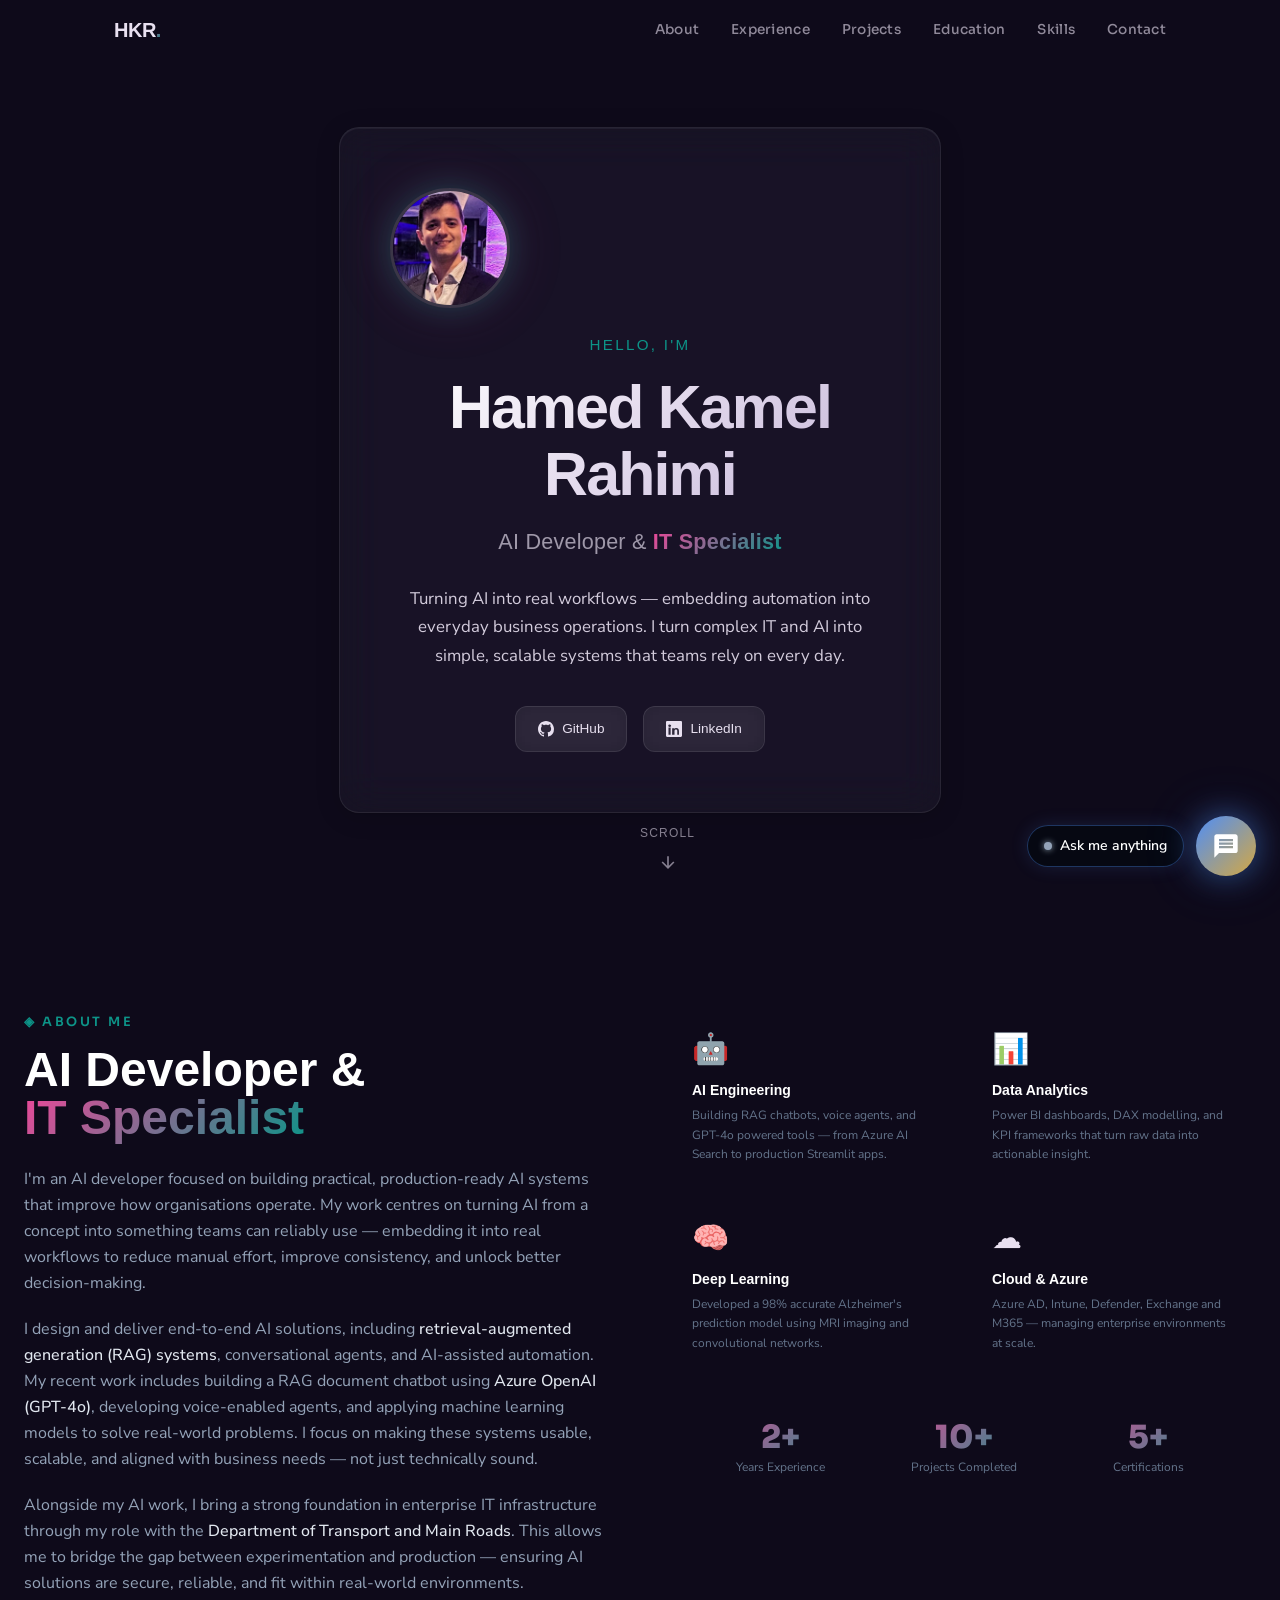
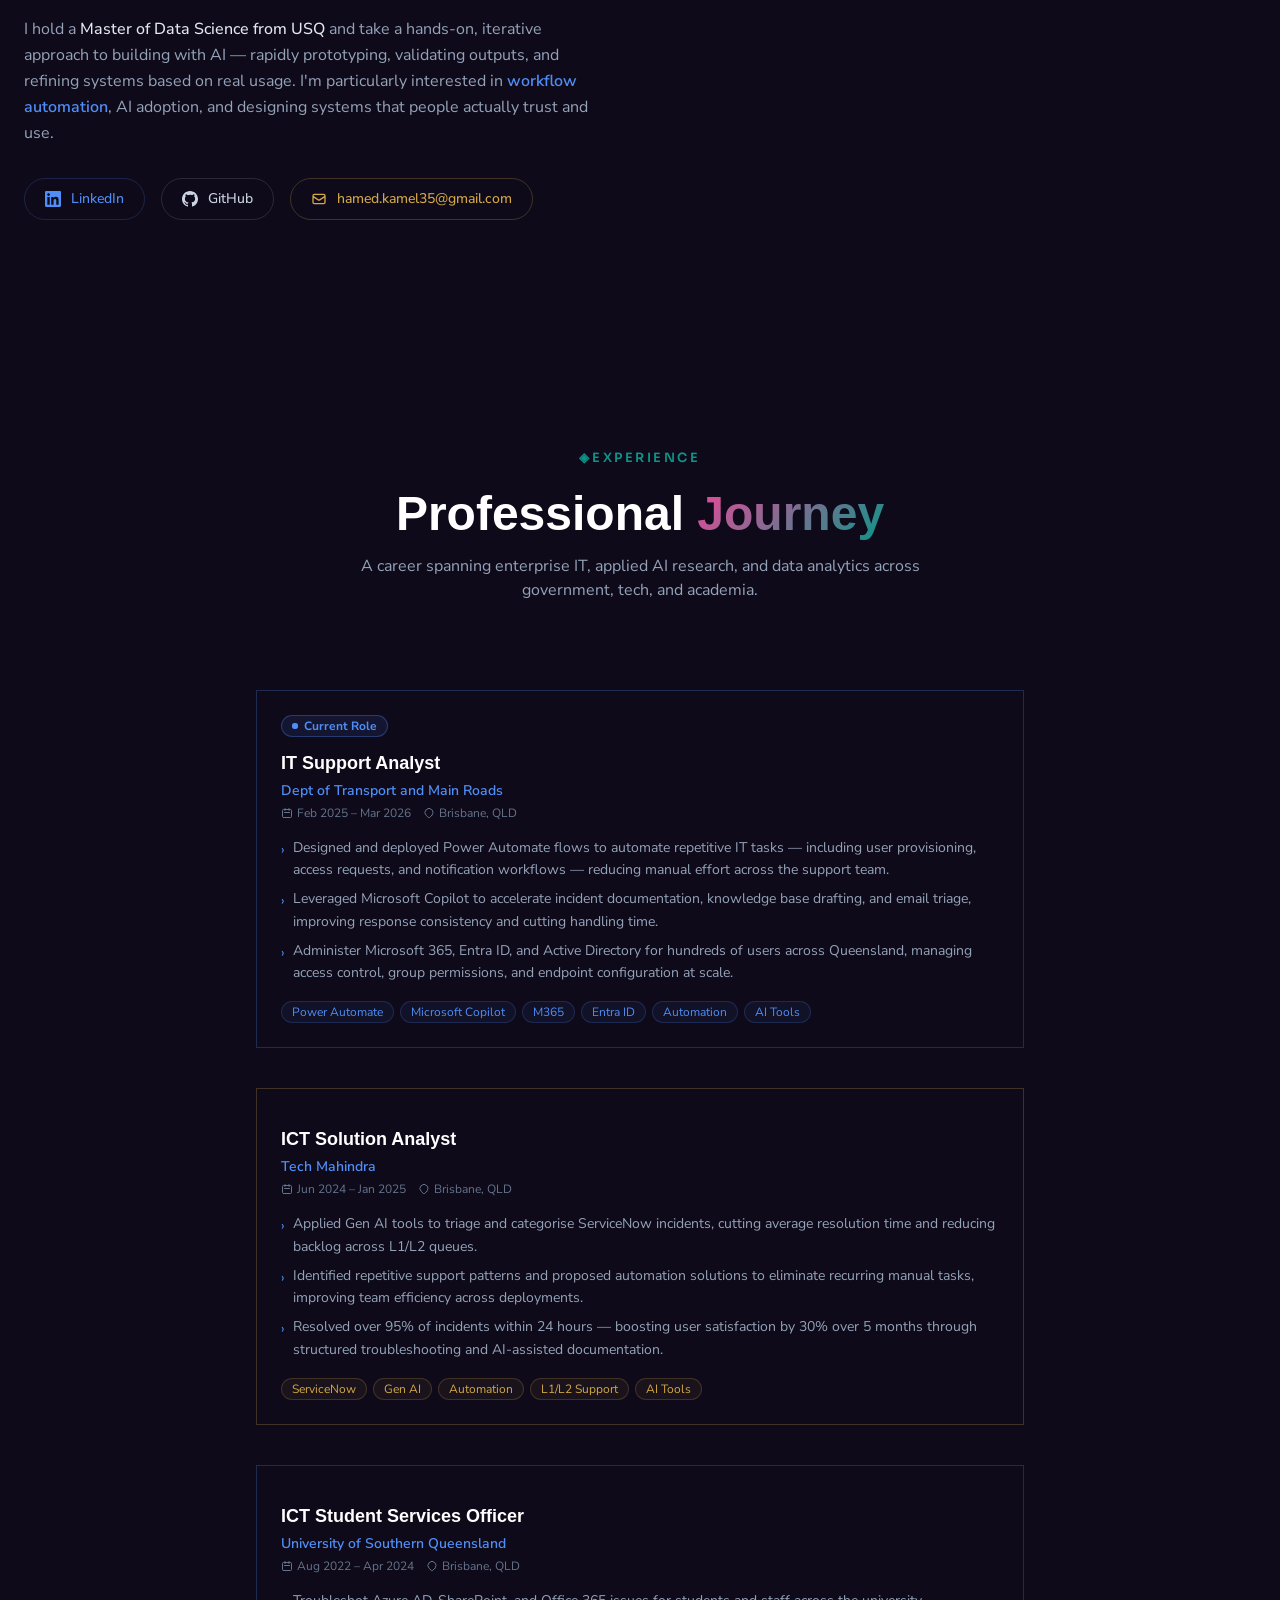
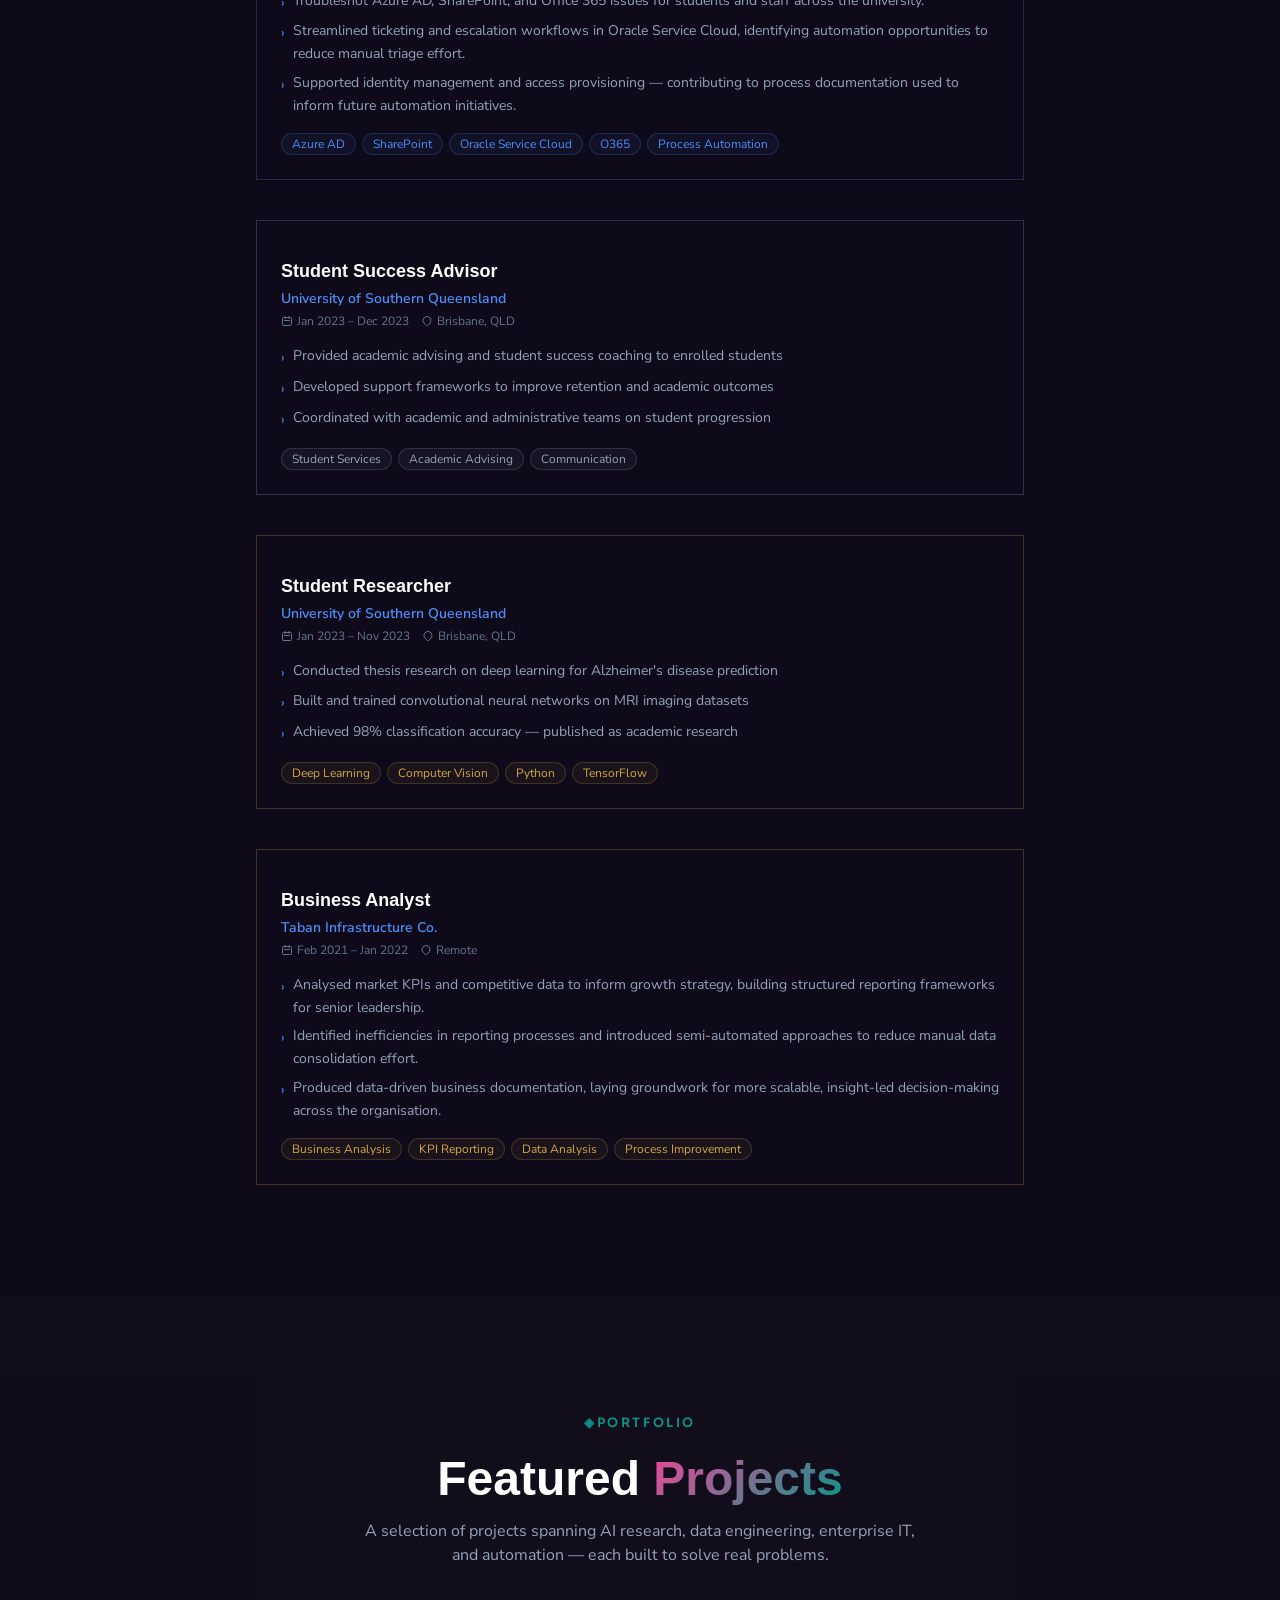
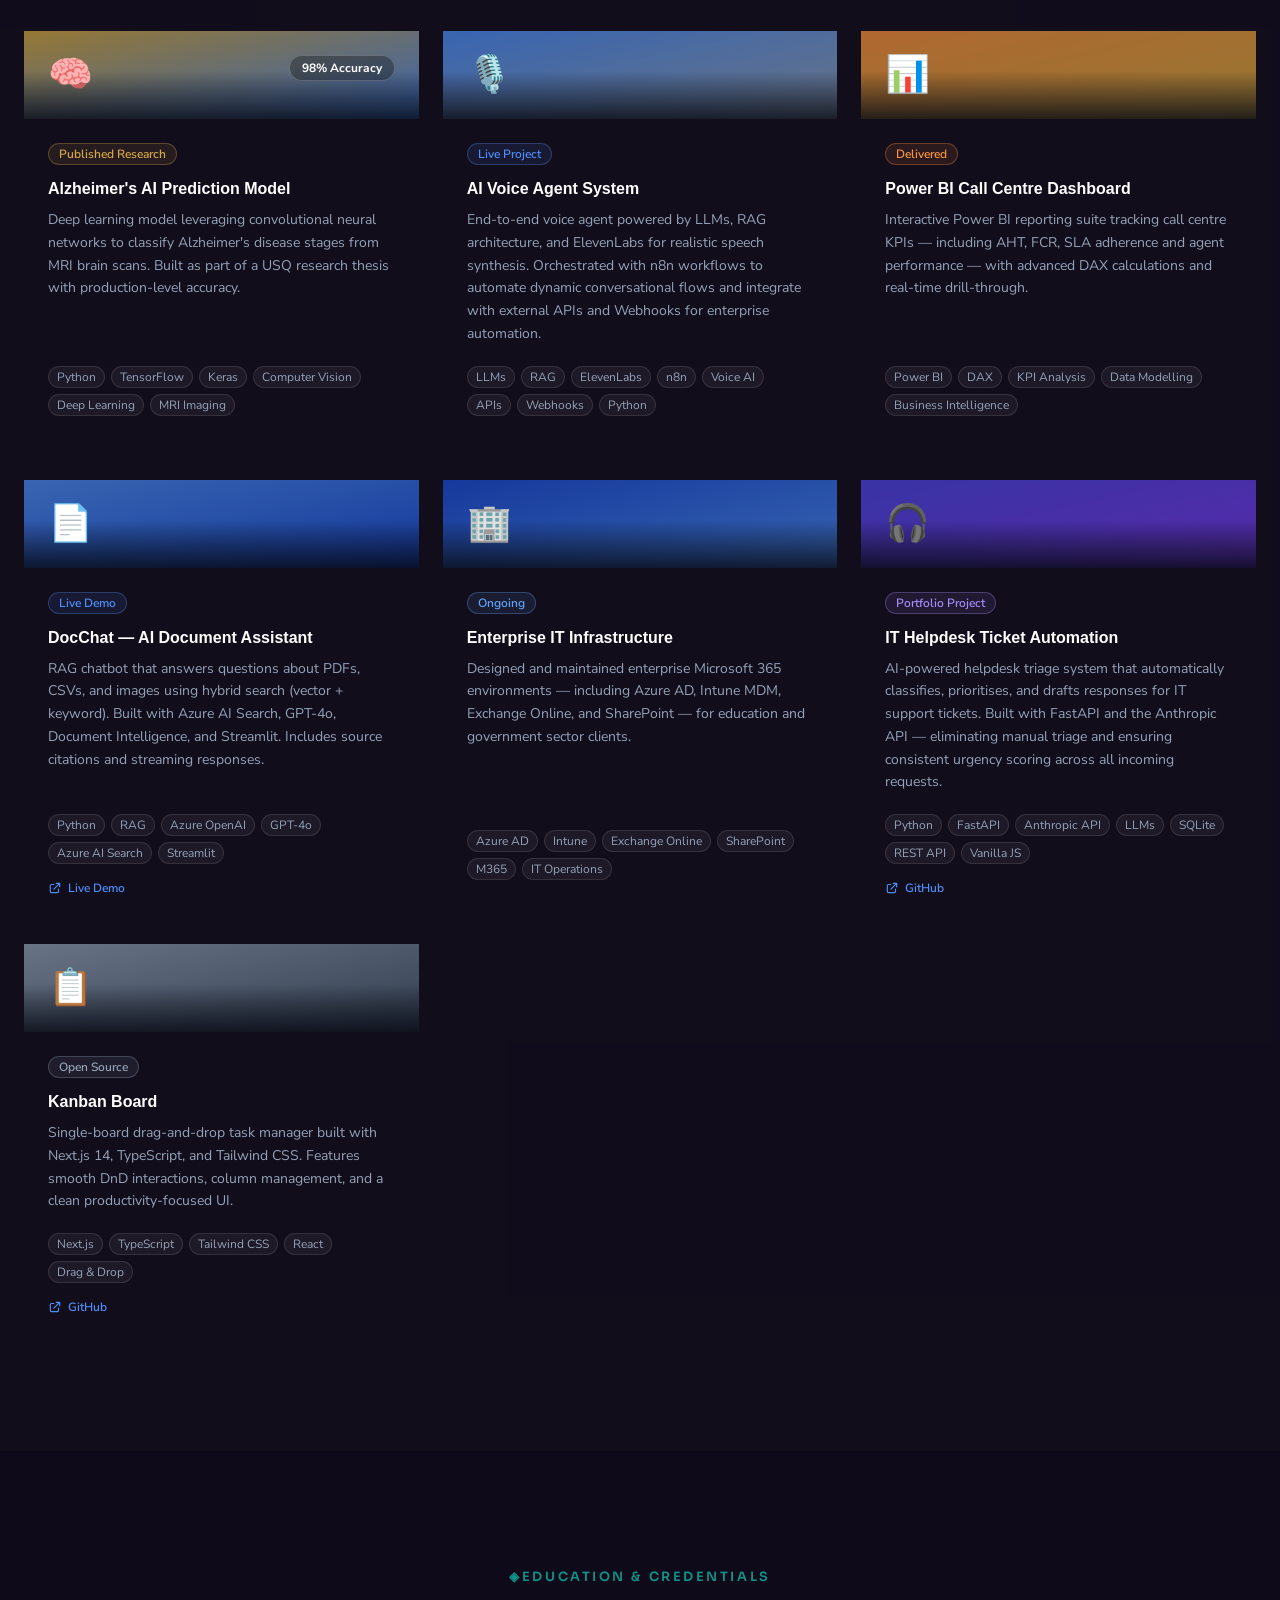
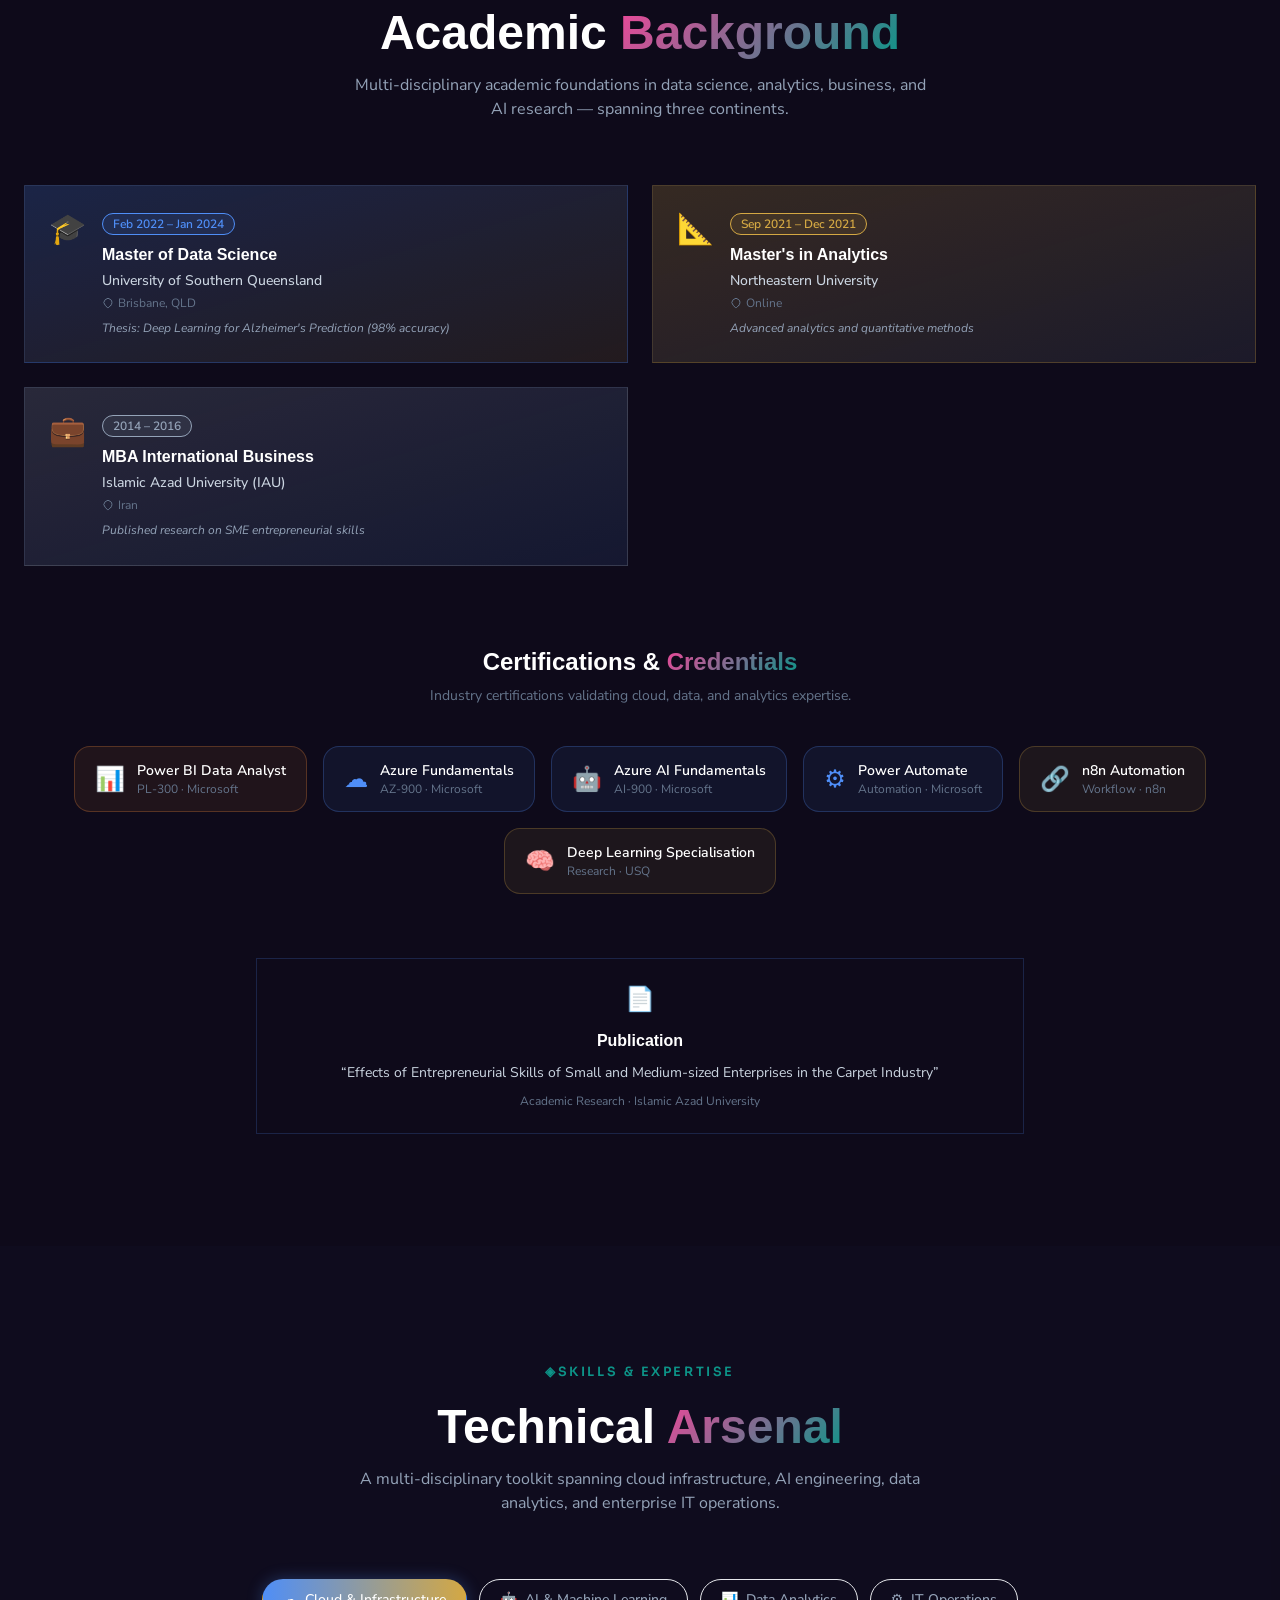
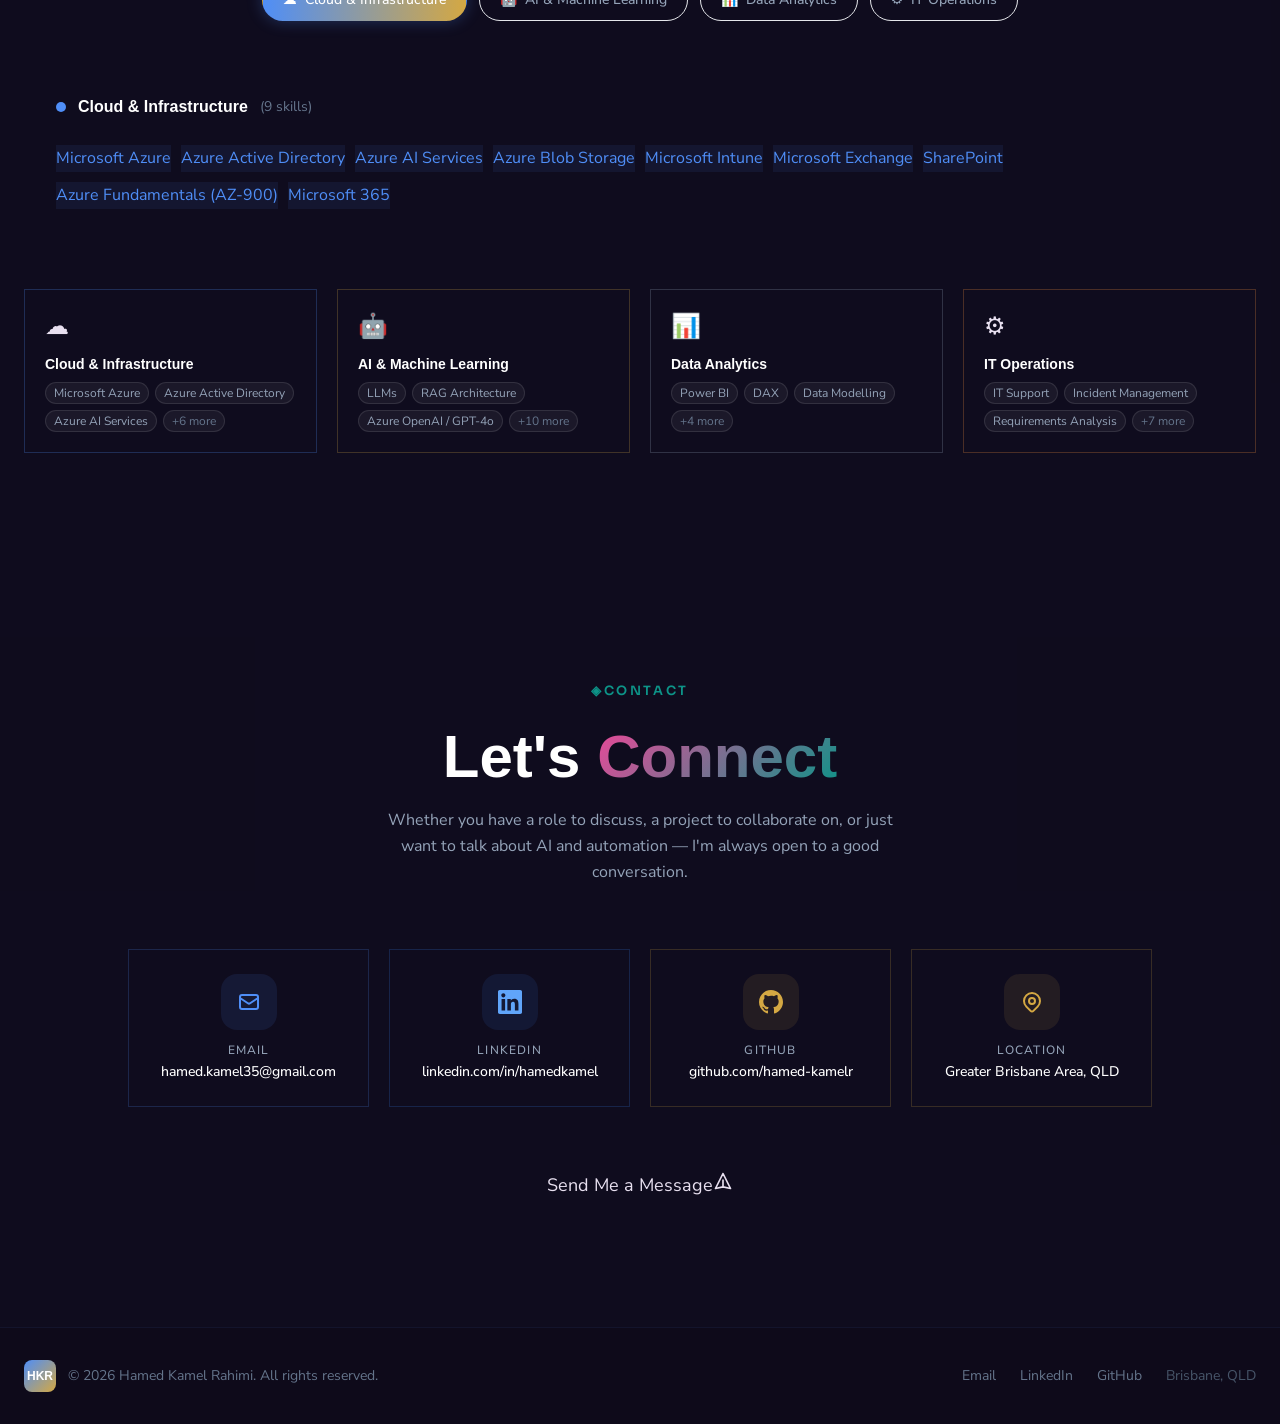
==== commit 2f41a807: "deploy: 30f00bf9b8b9a8d486dc5a8643949bc7471dcb66" ====
--- a/index.html
+++ b/index.html
@@ -1 +1 @@
-<!DOCTYPE html><html lang="en"><head><meta charSet="utf-8"/><meta name="viewport" content="width=device-width, initial-scale=1"/><link rel="preload" as="image" href="/photo.jpg"/><link rel="stylesheet" href="/_next/static/css/796a605c989f4e75.css" data-precedence="next"/><link rel="preload" as="script" fetchPriority="low" href="/_next/static/chunks/webpack-889906d2d9470bce.js"/><script src="/_next/static/chunks/fd9d1056-23bdddb1df3a91c8.js" async=""></script><script src="/_next/static/chunks/23-062fa369b8d35502.js" async=""></script><script src="/_next/static/chunks/main-app-782dea0e6e1b5ff3.js" async=""></script><script src="/_next/static/chunks/app/page-dbf714ab7508fa9a.js" async=""></script><link rel="preconnect" href="https://fonts.googleapis.com"/><link rel="preconnect" href="https://fonts.gstatic.com" crossorigin="anonymous"/><title>Hamed Kamel Rahimi | IT Specialist &amp; AI Engineer</title><meta name="description" content="Portfolio of Hamed Kamel Rahimi — IT Support Analyst at the Queensland Government, AI &amp; Automation Engineer, and Data Science professional based in Greater Brisbane, QLD. Specialising in Azure, LLMs, RAG, deep learning, and Power BI."/><meta name="author" content="Hamed Kamel Rahimi"/><meta name="keywords" content="Hamed Kamel Rahimi,IT Specialist,AI Engineer,Power BI,Azure,Brisbane,Data Science,LLM,RAG,Deep Learning,Machine Learning,Queensland Government"/><meta property="og:title" content="Hamed Kamel Rahimi | IT Specialist &amp; AI Engineer"/><meta property="og:description" content="IT Support Analyst (Queensland Government) and AI Engineer based in Brisbane, QLD. Expert in Azure, Power BI, LLMs, RAG, and enterprise IT."/><meta property="og:type" content="website"/><meta name="twitter:card" content="summary"/><meta name="twitter:title" content="Hamed Kamel Rahimi | IT Specialist &amp; AI Engineer"/><meta name="twitter:description" content="IT Support Analyst (Queensland Government) and AI Engineer based in Brisbane, QLD. Expert in Azure, Power BI, LLMs, RAG, and enterprise IT."/><script src="/_next/static/chunks/polyfills-78c92fac7aa8fdd8.js" noModule=""></script></head><body><main><nav class="fixed top-0 left-0 right-0 z-50 py-4 transition-all duration-400 bg-transparent"><div class="max-w-[1100px] mx-auto px-6 flex items-center justify-between"><a href="#hero" class="font-heading font-bold text-xl text-[#e8e0f0] no-underline tracking-tight">HKR<span class="gradient-text">.</span></a><ul class="hidden md:flex gap-8 list-none"><li><a href="#about" class="nav-link">About</a></li><li><a href="#experience" class="nav-link">Experience</a></li><li><a href="#portfolio" class="nav-link">Projects</a></li><li><a href="#education" class="nav-link">Education</a></li><li><a href="#skills" class="nav-link">Skills</a></li><li><a href="#contact" class="nav-link">Contact</a></li></ul><button class="md:hidden flex flex-col gap-[5px] p-2 bg-transparent border-none cursor-pointer" aria-label="Toggle menu"><span class="block w-6 h-0.5 bg-[#e8e0f0] rounded-sm transition-all duration-300 "></span><span class="block w-6 h-0.5 bg-[#e8e0f0] rounded-sm transition-all duration-300 "></span><span class="block w-6 h-0.5 bg-[#e8e0f0] rounded-sm transition-all duration-300 "></span></button></div><div class="md:hidden overflow-hidden transition-all duration-300 max-h-0"><div class="max-w-[1100px] mx-auto px-6 flex flex-col gap-1 pt-4"><a href="#about" class="px-3 py-2.5 rounded-lg text-[rgba(232,224,240,0.6)] hover:text-[#e8e0f0] transition-colors font-heading text-sm font-medium no-underline">About</a><a href="#experience" class="px-3 py-2.5 rounded-lg text-[rgba(232,224,240,0.6)] hover:text-[#e8e0f0] transition-colors font-heading text-sm font-medium no-underline">Experience</a><a href="#portfolio" class="px-3 py-2.5 rounded-lg text-[rgba(232,224,240,0.6)] hover:text-[#e8e0f0] transition-colors font-heading text-sm font-medium no-underline">Projects</a><a href="#education" class="px-3 py-2.5 rounded-lg text-[rgba(232,224,240,0.6)] hover:text-[#e8e0f0] transition-colors font-heading text-sm font-medium no-underline">Education</a><a href="#skills" class="px-3 py-2.5 rounded-lg text-[rgba(232,224,240,0.6)] hover:text-[#e8e0f0] transition-colors font-heading text-sm font-medium no-underline">Skills</a><a href="#contact" class="px-3 py-2.5 rounded-lg text-[rgba(232,224,240,0.6)] hover:text-[#e8e0f0] transition-colors font-heading text-sm font-medium no-underline">Contact</a></div></div></nav><section id="hero" class="min-h-screen flex items-center justify-center pt-[120px] pb-[80px]"><div class="max-w-[1100px] mx-auto px-6"><div class="hero-card glass reveal text-center py-[60px] px-[50px] max-w-[720px] mx-auto relative"><img src="/photo.jpg" alt="Hamed Kamel Rahimi" class="hero-photo"/><p class="font-heading text-[0.95rem] font-medium text-[#0d9488] tracking-[0.15em] uppercase mb-4">Hello, I&#x27;m</p><h1 class="font-heading font-extrabold leading-[1.1] mb-2" style="font-size:clamp(2.2rem, 5vw, 3.8rem);letter-spacing:-0.03em;background:linear-gradient(135deg, #ffffff 0%, #e8e0f0 40%, #c4b5d8 100%);-webkit-background-clip:text;-webkit-text-fill-color:transparent;background-clip:text">Hamed Kamel<span class="block">Rahimi</span></h1><p class="font-heading font-normal mt-4 mb-6" style="font-size:clamp(1rem, 2.5vw, 1.35rem);color:rgba(232, 224, 240, 0.65);letter-spacing:0.01em">IT Specialist &amp; <em class="not-italic font-semibold gradient-text">AI Engineer</em></p><p class="text-[1.05rem] text-[rgba(232,224,240,0.9)] max-w-[500px] mx-auto mb-9 leading-[1.7]">Turning AI into real workflows — embedding automation into everyday business operations. I turn complex IT and AI into simple, scalable systems that teams rely on every day.</p><div class="flex gap-4 justify-center flex-wrap"><a href="https://github.com/hamed-kamelr" class="inline-flex items-center gap-2 py-2.5 px-[22px] rounded-xl font-heading text-[0.85rem] font-medium no-underline text-[#e8e0f0] bg-[rgba(255,255,255,0.06)] border border-[rgba(255,255,255,0.1)] backdrop-blur-[10px] transition-all duration-300 hover:bg-[rgba(255,255,255,0.12)] hover:border-[rgba(255,255,255,0.2)] hover:-translate-y-0.5"><svg class="w-4 h-4 shrink-0" viewBox="0 0 24 24" fill="currentColor"><path d="M12 0C5.37 0 0 5.37 0 12c0 5.31 3.435 9.795 8.205 11.385.6.105.825-.255.825-.57 0-.285-.015-1.23-.015-2.235-3.015.555-3.795-.735-4.035-1.41-.135-.345-.72-1.41-1.23-1.695-.42-.225-1.02-.78-.015-.795.945-.015 1.62.87 1.845 1.23 1.08 1.815 2.805 1.305 3.495.99.105-.78.42-1.305.765-1.605-2.67-.3-5.46-1.335-5.46-5.925 0-1.305.465-2.385 1.23-3.225-.12-.3-.54-1.53.12-3.18 0 0 1.005-.315 3.3 1.23.96-.27 1.98-.405 3-.405s2.04.135 3 .405c2.295-1.56 3.3-1.23 3.3-1.23.66 1.65.24 2.88.12 3.18.765.84 1.23 1.905 1.23 3.225 0 4.605-2.805 5.625-5.475 5.925.435.375.81 1.095.81 2.22 0 1.605-.015 2.895-.015 3.3 0 .315.225.69.825.57A12.02 12.02 0 0024 12c0-6.63-5.37-12-12-12z"></path></svg>GitHub</a><a href="https://www.linkedin.com/in/hamedkamel" class="inline-flex items-center gap-2 py-2.5 px-[22px] rounded-xl font-heading text-[0.85rem] font-medium no-underline text-[#e8e0f0] bg-[rgba(255,255,255,0.06)] border border-[rgba(255,255,255,0.1)] backdrop-blur-[10px] transition-all duration-300 hover:bg-[rgba(255,255,255,0.12)] hover:border-[rgba(255,255,255,0.2)] hover:-translate-y-0.5"><svg class="w-4 h-4 shrink-0" viewBox="0 0 24 24" fill="currentColor"><path d="M20.447 20.452h-3.554v-5.569c0-1.328-.475-2.236-1.986-2.236-1.081 0-1.722.722-2.004 1.418-.103.249-.129.597-.129.946v5.441h-3.554s.05-8.836 0-9.753h3.554v1.383c.43-.664 1.199-1.61 2.919-1.61 2.135 0 3.74 1.398 3.74 4.402v5.578zM5.337 8.855c-1.144 0-1.915-.762-1.915-1.715 0-.955.77-1.715 1.914-1.715.145 0 .287.01.424.03 1.144 0 1.914.76 1.914 1.715 0 .953-.771 1.715-1.915 1.715zm1.6 11.597H3.738V9.567h3.199v10.885zM22.225 0H1.771C.792 0 0 .774 0 1.729v20.542C0 23.227.792 24 1.771 24h20.451C23.2 24 24 23.227 24 22.271V1.729C24 .774 23.2 0 22.222 0h.003z"></path></svg>LinkedIn</a></div><div class="absolute -bottom-[60px] left-1/2 flex flex-col items-center gap-2 text-[rgba(232,224,240,0.55)] text-[0.75rem] font-heading tracking-[0.1em]" style="animation:scrollHint 2.5s ease-in-out infinite"><span>SCROLL</span><svg class="w-5 h-5" viewBox="0 0 24 24" fill="none" stroke="currentColor" stroke-width="2"><path d="M12 5v14M19 12l-7 7-7-7"></path></svg></div></div></div></section><section id="about" class="py-28 px-6 max-w-7xl mx-auto"><div class="grid lg:grid-cols-2 gap-16 items-start"><div><div class="section-label reveal"><span>◈</span> About Me</div><h2 class="reveal font-heading font-bold text-4xl sm:text-5xl text-white mb-6 leading-tight">AI Engineer &amp;<br/><span class="gradient-text">IT Specialist</span></h2><p class="reveal text-slate-400 leading-relaxed mb-5 text-base">I&#x27;m an AI Engineer focused on building practical, production-ready AI systems that improve how organisations operate. My work centres on turning AI from a concept into something teams can reliably use — embedding it into real workflows to reduce manual effort, improve consistency, and unlock better decision-making.</p><p class="reveal text-slate-400 leading-relaxed mb-5 text-base">I design and deliver end-to-end AI solutions, including<!-- --> <span class="text-slate-200 font-medium">retrieval-augmented generation (RAG) systems</span>, conversational agents, and AI-assisted automation. My recent work includes building a RAG document chatbot using<!-- --> <span class="text-slate-200 font-medium">Azure OpenAI (GPT-4o)</span>, developing voice-enabled agents, and applying machine learning models to solve real-world problems. I focus on making these systems usable, scalable, and aligned with business needs — not just technically sound.</p><p class="reveal text-slate-400 leading-relaxed mb-5 text-base">Alongside my AI work, I bring a strong foundation in enterprise IT infrastructure through my role with the<!-- --> <span class="text-slate-200 font-medium">Department of Transport and Main Roads</span>. This allows me to bridge the gap between experimentation and production — ensuring AI solutions are secure, reliable, and fit within real-world environments.</p><p class="reveal text-slate-400 leading-relaxed mb-8 text-base">I hold a <span class="text-slate-200 font-medium">Master of Data Science from USQ</span> and take a hands-on, iterative approach to building with AI — rapidly prototyping, validating outputs, and refining systems based on real usage. I&#x27;m particularly interested in<!-- --> <span class="text-[#4f8ef7] font-semibold">workflow automation</span>, AI adoption, and designing systems that people actually trust and use.</p><div class="reveal flex flex-wrap gap-4"><a href="https://www.linkedin.com/in/hamedkamel" class="flex items-center gap-2.5 px-5 py-2.5 rounded-full glass-card border border-[rgba(79,142,247,0.2)] text-[#4f8ef7] text-sm font-medium hover:border-[#4f8ef7] hover:bg-[rgba(79,142,247,0.08)] transition-all"><svg class="w-4 h-4" fill="currentColor" viewBox="0 0 24 24"><path d="M20.447 20.452h-3.554v-5.569c0-1.328-.027-3.037-1.852-3.037-1.853 0-2.136 1.445-2.136 2.939v5.667H9.351V9h3.414v1.561h.046c.477-.9 1.637-1.85 3.37-1.85 3.601 0 4.267 2.37 4.267 5.455v6.286zM5.337 7.433c-1.144 0-2.063-.926-2.063-2.065 0-1.138.92-2.063 2.063-2.063 1.14 0 2.064.925 2.064 2.063 0 1.139-.925 2.065-2.064 2.065zm1.782 13.019H3.555V9h3.564v11.452zM22.225 0H1.771C.792 0 0 .774 0 1.729v20.542C0 23.227.792 24 1.771 24h20.451C23.2 24 24 23.227 24 22.271V1.729C24 .774 23.2 0 22.222 0h.003z"></path></svg>LinkedIn</a><a href="https://github.com/hamed-kamelr" class="flex items-center gap-2.5 px-5 py-2.5 rounded-full glass-card border border-[rgba(148,163,184,0.2)] text-slate-300 text-sm font-medium hover:border-[rgba(148,163,184,0.5)] hover:bg-[rgba(148,163,184,0.06)] transition-all"><svg class="w-4 h-4" fill="currentColor" viewBox="0 0 24 24"><path d="M12 0C5.374 0 0 5.373 0 12c0 5.302 3.438 9.8 8.207 11.387.599.111.793-.261.793-.577v-2.234c-3.338.726-4.033-1.416-4.033-1.416-.546-1.387-1.333-1.756-1.333-1.756-1.089-.745.083-.729.083-.729 1.205.084 1.839 1.237 1.839 1.237 1.07 1.834 2.807 1.304 3.492.997.107-.775.418-1.305.762-1.604-2.665-.305-5.467-1.334-5.467-5.931 0-1.311.469-2.381 1.236-3.221-.124-.303-.535-1.524.117-3.176 0 0 1.008-.322 3.301 1.23A11.509 11.509 0 0112 5.803c1.02.005 2.047.138 3.006.404 2.291-1.552 3.297-1.23 3.297-1.23.653 1.653.242 2.874.118 3.176.77.84 1.235 1.911 1.235 3.221 0 4.609-2.807 5.624-5.479 5.921.43.372.823 1.102.823 2.222v3.293c0 .319.192.694.801.576C20.566 21.797 24 17.3 24 12c0-6.627-5.373-12-12-12z"></path></svg>GitHub</a><a href="mailto:hamed.kamel35@gmail.com" class="flex items-center gap-2.5 px-5 py-2.5 rounded-full glass-card border border-[rgba(212,168,67,0.25)] text-[#d4a843] text-sm font-medium hover:border-[#d4a843] hover:bg-[rgba(212,168,67,0.08)] transition-all"><svg class="w-4 h-4" fill="none" stroke="currentColor" viewBox="0 0 24 24"><path stroke-linecap="round" stroke-linejoin="round" stroke-width="2" d="M3 8l7.89 5.26a2 2 0 002.22 0L21 8M5 19h14a2 2 0 002-2V7a2 2 0 00-2-2H5a2 2 0 00-2 2v10a2 2 0 002 2z"></path></svg>hamed.kamel35@gmail.com</a></div></div><div class="space-y-6"><div class="grid grid-cols-2 gap-4"><div class="reveal glass-card p-5 hover:border-[rgba(79,142,247,0.3)] hover:-translate-y-1 transition-all duration-300" style="transition-delay:0ms"><div class="text-3xl mb-3">🤖</div><h3 class="font-heading font-semibold text-white text-sm mb-1.5">AI Engineering</h3><p class="text-slate-500 text-xs leading-relaxed">Building RAG chatbots, voice agents, and GPT-4o powered tools — from Azure AI Search to production Streamlit apps.</p></div><div class="reveal glass-card p-5 hover:border-[rgba(79,142,247,0.3)] hover:-translate-y-1 transition-all duration-300" style="transition-delay:80ms"><div class="text-3xl mb-3">📊</div><h3 class="font-heading font-semibold text-white text-sm mb-1.5">Data Analytics</h3><p class="text-slate-500 text-xs leading-relaxed">Power BI dashboards, DAX modelling, and KPI frameworks that turn raw data into actionable insight.</p></div><div class="reveal glass-card p-5 hover:border-[rgba(79,142,247,0.3)] hover:-translate-y-1 transition-all duration-300" style="transition-delay:160ms"><div class="text-3xl mb-3">🧠</div><h3 class="font-heading font-semibold text-white text-sm mb-1.5">Deep Learning</h3><p class="text-slate-500 text-xs leading-relaxed">Developed a 98% accurate Alzheimer&#x27;s prediction model using MRI imaging and convolutional networks.</p></div><div class="reveal glass-card p-5 hover:border-[rgba(79,142,247,0.3)] hover:-translate-y-1 transition-all duration-300" style="transition-delay:240ms"><div class="text-3xl mb-3">☁️</div><h3 class="font-heading font-semibold text-white text-sm mb-1.5">Cloud &amp; Azure</h3><p class="text-slate-500 text-xs leading-relaxed">Azure AD, Intune, Defender, Exchange and M365 — managing enterprise environments at scale.</p></div></div><div class="reveal glass-card p-6 grid grid-cols-3 gap-4"><div class="text-center"><div class="stat-number text-3xl">2+</div><div class="text-slate-500 text-xs mt-1">Years Experience</div></div><div class="text-center"><div class="stat-number text-3xl">10+</div><div class="text-slate-500 text-xs mt-1">Projects Completed</div></div><div class="text-center"><div class="stat-number text-3xl">5+</div><div class="text-slate-500 text-xs mt-1">Certifications</div></div></div></div></div></section><section id="journey" class="py-28 px-6"><div class="max-w-6xl mx-auto"><div class="text-center mb-20"><div class="section-label reveal inline-flex"><span>◈</span> Experience</div><h2 class="reveal font-heading font-bold text-4xl sm:text-5xl text-white mt-2 mb-4">Professional <span class="gradient-text">Journey</span></h2><p class="reveal text-slate-400 max-w-xl mx-auto text-base">A career spanning enterprise IT, applied AI research, and data analytics across government, tech, and academia.</p></div><div class="relative max-w-3xl mx-auto"><div class="space-y-8"><div class="reveal relative flex items-start gap-6" style="transition-delay:0ms"><div class="w-full pt-2"><div class="glass-card p-6 border border-[rgba(79,142,247,0.25)] hover:-translate-y-1 hover:border-opacity-60 transition-all duration-300"><div class="flex flex-wrap items-start gap-2 mb-3"><span class="px-2.5 py-0.5 rounded-full text-xs font-bold border bg-[rgba(79,142,247,0.1)] text-[#4f8ef7] border-[rgba(79,142,247,0.3)] flex items-center gap-1.5"><span class="relative flex h-1.5 w-1.5"><span class="animate-ping absolute inline-flex h-full w-full rounded-full bg-current opacity-75"></span><span class="relative inline-flex rounded-full h-1.5 w-1.5 bg-current"></span></span>Current Role</span></div><h3 class="font-heading font-bold text-white text-lg mb-1">IT Support Analyst</h3><p class="text-[#4f8ef7] font-semibold text-sm mb-1">Dept of Transport and Main Roads</p><div class="flex flex-wrap gap-3 text-slate-500 text-xs mb-4"><span class="flex items-center gap-1"><svg class="w-3 h-3" fill="none" stroke="currentColor" viewBox="0 0 24 24"><path stroke-linecap="round" stroke-linejoin="round" stroke-width="2" d="M8 7V3m8 4V3m-9 8h10M5 21h14a2 2 0 002-2V7a2 2 0 00-2-2H5a2 2 0 00-2 2v12a2 2 0 002 2z"></path></svg>Feb 2025 – Mar 2026</span><span class="flex items-center gap-1"><svg class="w-3 h-3" fill="none" stroke="currentColor" viewBox="0 0 24 24"><path stroke-linecap="round" stroke-linejoin="round" stroke-width="2" d="M17.657 16.657L13.414 20.9a1.998 1.998 0 01-2.827 0l-4.244-4.243a8 8 0 1111.314 0z"></path></svg>Brisbane, QLD</span></div><ul class="space-y-1.5 mb-4"><li class="flex gap-2 text-slate-400 text-sm leading-relaxed"><span class="text-[#4f8ef7] mt-0.5 shrink-0">›</span>Designed and deployed Power Automate flows to automate repetitive IT tasks — including user provisioning, access requests, and notification workflows — reducing manual effort across the support team.</li><li class="flex gap-2 text-slate-400 text-sm leading-relaxed"><span class="text-[#4f8ef7] mt-0.5 shrink-0">›</span>Leveraged Microsoft Copilot to accelerate incident documentation, knowledge base drafting, and email triage, improving response consistency and cutting handling time.</li><li class="flex gap-2 text-slate-400 text-sm leading-relaxed"><span class="text-[#4f8ef7] mt-0.5 shrink-0">›</span>Administer Microsoft 365, Entra ID, and Active Directory for hundreds of users across Queensland, managing access control, group permissions, and endpoint configuration at scale.</li></ul><div class="flex flex-wrap gap-1.5"><span class="text-xs px-2.5 py-0.5 rounded-full border bg-[rgba(79,142,247,0.06)] text-[#4f8ef7] border-[rgba(79,142,247,0.2)]">Power Automate</span><span class="text-xs px-2.5 py-0.5 rounded-full border bg-[rgba(79,142,247,0.06)] text-[#4f8ef7] border-[rgba(79,142,247,0.2)]">Microsoft Copilot</span><span class="text-xs px-2.5 py-0.5 rounded-full border bg-[rgba(79,142,247,0.06)] text-[#4f8ef7] border-[rgba(79,142,247,0.2)]">M365</span><span class="text-xs px-2.5 py-0.5 rounded-full border bg-[rgba(79,142,247,0.06)] text-[#4f8ef7] border-[rgba(79,142,247,0.2)]">Entra ID</span><span class="text-xs px-2.5 py-0.5 rounded-full border bg-[rgba(79,142,247,0.06)] text-[#4f8ef7] border-[rgba(79,142,247,0.2)]">Automation</span><span class="text-xs px-2.5 py-0.5 rounded-full border bg-[rgba(79,142,247,0.06)] text-[#4f8ef7] border-[rgba(79,142,247,0.2)]">AI Tools</span></div></div></div></div><div class="reveal relative flex items-start gap-6" style="transition-delay:80ms"><div class="w-full pt-2"><div class="glass-card p-6 border border-[rgba(212,168,67,0.25)] hover:-translate-y-1 hover:border-opacity-60 transition-all duration-300"><div class="flex flex-wrap items-start gap-2 mb-3"></div><h3 class="font-heading font-bold text-white text-lg mb-1">ICT Solution Analyst</h3><p class="text-[#4f8ef7] font-semibold text-sm mb-1">Tech Mahindra</p><div class="flex flex-wrap gap-3 text-slate-500 text-xs mb-4"><span class="flex items-center gap-1"><svg class="w-3 h-3" fill="none" stroke="currentColor" viewBox="0 0 24 24"><path stroke-linecap="round" stroke-linejoin="round" stroke-width="2" d="M8 7V3m8 4V3m-9 8h10M5 21h14a2 2 0 002-2V7a2 2 0 00-2-2H5a2 2 0 00-2 2v12a2 2 0 002 2z"></path></svg>Jun 2024 – Jan 2025</span><span class="flex items-center gap-1"><svg class="w-3 h-3" fill="none" stroke="currentColor" viewBox="0 0 24 24"><path stroke-linecap="round" stroke-linejoin="round" stroke-width="2" d="M17.657 16.657L13.414 20.9a1.998 1.998 0 01-2.827 0l-4.244-4.243a8 8 0 1111.314 0z"></path></svg>Brisbane, QLD</span></div><ul class="space-y-1.5 mb-4"><li class="flex gap-2 text-slate-400 text-sm leading-relaxed"><span class="text-[#4f8ef7] mt-0.5 shrink-0">›</span>Applied Gen AI tools to triage and categorise ServiceNow incidents, cutting average resolution time and reducing backlog across L1/L2 queues.</li><li class="flex gap-2 text-slate-400 text-sm leading-relaxed"><span class="text-[#4f8ef7] mt-0.5 shrink-0">›</span>Identified repetitive support patterns and proposed automation solutions to eliminate recurring manual tasks, improving team efficiency across deployments.</li><li class="flex gap-2 text-slate-400 text-sm leading-relaxed"><span class="text-[#4f8ef7] mt-0.5 shrink-0">›</span>Resolved over 95% of incidents within 24 hours — boosting user satisfaction by 30% over 5 months through structured troubleshooting and AI-assisted documentation.</li></ul><div class="flex flex-wrap gap-1.5"><span class="text-xs px-2.5 py-0.5 rounded-full border bg-[rgba(212,168,67,0.06)] text-[#d4a843] border-[rgba(212,168,67,0.2)]">ServiceNow</span><span class="text-xs px-2.5 py-0.5 rounded-full border bg-[rgba(212,168,67,0.06)] text-[#d4a843] border-[rgba(212,168,67,0.2)]">Gen AI</span><span class="text-xs px-2.5 py-0.5 rounded-full border bg-[rgba(212,168,67,0.06)] text-[#d4a843] border-[rgba(212,168,67,0.2)]">Automation</span><span class="text-xs px-2.5 py-0.5 rounded-full border bg-[rgba(212,168,67,0.06)] text-[#d4a843] border-[rgba(212,168,67,0.2)]">L1/L2 Support</span><span class="text-xs px-2.5 py-0.5 rounded-full border bg-[rgba(212,168,67,0.06)] text-[#d4a843] border-[rgba(212,168,67,0.2)]">AI Tools</span></div></div></div></div><div class="reveal relative flex items-start gap-6" style="transition-delay:160ms"><div class="w-full pt-2"><div class="glass-card p-6 border border-[rgba(79,142,247,0.25)] hover:-translate-y-1 hover:border-opacity-60 transition-all duration-300"><div class="flex flex-wrap items-start gap-2 mb-3"></div><h3 class="font-heading font-bold text-white text-lg mb-1">ICT Student Services Officer</h3><p class="text-[#4f8ef7] font-semibold text-sm mb-1">University of Southern Queensland</p><div class="flex flex-wrap gap-3 text-slate-500 text-xs mb-4"><span class="flex items-center gap-1"><svg class="w-3 h-3" fill="none" stroke="currentColor" viewBox="0 0 24 24"><path stroke-linecap="round" stroke-linejoin="round" stroke-width="2" d="M8 7V3m8 4V3m-9 8h10M5 21h14a2 2 0 002-2V7a2 2 0 00-2-2H5a2 2 0 00-2 2v12a2 2 0 002 2z"></path></svg>Aug 2022 – Apr 2024</span><span class="flex items-center gap-1"><svg class="w-3 h-3" fill="none" stroke="currentColor" viewBox="0 0 24 24"><path stroke-linecap="round" stroke-linejoin="round" stroke-width="2" d="M17.657 16.657L13.414 20.9a1.998 1.998 0 01-2.827 0l-4.244-4.243a8 8 0 1111.314 0z"></path></svg>Brisbane, QLD</span></div><ul class="space-y-1.5 mb-4"><li class="flex gap-2 text-slate-400 text-sm leading-relaxed"><span class="text-[#4f8ef7] mt-0.5 shrink-0">›</span>Troubleshot Azure AD, SharePoint, and Office 365 issues for students and staff across the university.</li><li class="flex gap-2 text-slate-400 text-sm leading-relaxed"><span class="text-[#4f8ef7] mt-0.5 shrink-0">›</span>Streamlined ticketing and escalation workflows in Oracle Service Cloud, identifying automation opportunities to reduce manual triage effort.</li><li class="flex gap-2 text-slate-400 text-sm leading-relaxed"><span class="text-[#4f8ef7] mt-0.5 shrink-0">›</span>Supported identity management and access provisioning — contributing to process documentation used to inform future automation initiatives.</li></ul><div class="flex flex-wrap gap-1.5"><span class="text-xs px-2.5 py-0.5 rounded-full border bg-[rgba(79,142,247,0.06)] text-[#4f8ef7] border-[rgba(79,142,247,0.2)]">Azure AD</span><span class="text-xs px-2.5 py-0.5 rounded-full border bg-[rgba(79,142,247,0.06)] text-[#4f8ef7] border-[rgba(79,142,247,0.2)]">SharePoint</span><span class="text-xs px-2.5 py-0.5 rounded-full border bg-[rgba(79,142,247,0.06)] text-[#4f8ef7] border-[rgba(79,142,247,0.2)]">Oracle Service Cloud</span><span class="text-xs px-2.5 py-0.5 rounded-full border bg-[rgba(79,142,247,0.06)] text-[#4f8ef7] border-[rgba(79,142,247,0.2)]">O365</span><span class="text-xs px-2.5 py-0.5 rounded-full border bg-[rgba(79,142,247,0.06)] text-[#4f8ef7] border-[rgba(79,142,247,0.2)]">Process Automation</span></div></div></div></div><div class="reveal relative flex items-start gap-6" style="transition-delay:240ms"><div class="w-full pt-2"><div class="glass-card p-6 border border-[rgba(148,163,184,0.25)] hover:-translate-y-1 hover:border-opacity-60 transition-all duration-300"><div class="flex flex-wrap items-start gap-2 mb-3"></div><h3 class="font-heading font-bold text-white text-lg mb-1">Student Success Advisor</h3><p class="text-[#4f8ef7] font-semibold text-sm mb-1">University of Southern Queensland</p><div class="flex flex-wrap gap-3 text-slate-500 text-xs mb-4"><span class="flex items-center gap-1"><svg class="w-3 h-3" fill="none" stroke="currentColor" viewBox="0 0 24 24"><path stroke-linecap="round" stroke-linejoin="round" stroke-width="2" d="M8 7V3m8 4V3m-9 8h10M5 21h14a2 2 0 002-2V7a2 2 0 00-2-2H5a2 2 0 00-2 2v12a2 2 0 002 2z"></path></svg>Jan 2023 – Dec 2023</span><span class="flex items-center gap-1"><svg class="w-3 h-3" fill="none" stroke="currentColor" viewBox="0 0 24 24"><path stroke-linecap="round" stroke-linejoin="round" stroke-width="2" d="M17.657 16.657L13.414 20.9a1.998 1.998 0 01-2.827 0l-4.244-4.243a8 8 0 1111.314 0z"></path></svg>Brisbane, QLD</span></div><ul class="space-y-1.5 mb-4"><li class="flex gap-2 text-slate-400 text-sm leading-relaxed"><span class="text-[#4f8ef7] mt-0.5 shrink-0">›</span>Provided academic advising and student success coaching to enrolled students</li><li class="flex gap-2 text-slate-400 text-sm leading-relaxed"><span class="text-[#4f8ef7] mt-0.5 shrink-0">›</span>Developed support frameworks to improve retention and academic outcomes</li><li class="flex gap-2 text-slate-400 text-sm leading-relaxed"><span class="text-[#4f8ef7] mt-0.5 shrink-0">›</span>Coordinated with academic and administrative teams on student progression</li></ul><div class="flex flex-wrap gap-1.5"><span class="text-xs px-2.5 py-0.5 rounded-full border bg-[rgba(148,163,184,0.06)] text-[#94a3b8] border-[rgba(148,163,184,0.2)]">Student Services</span><span class="text-xs px-2.5 py-0.5 rounded-full border bg-[rgba(148,163,184,0.06)] text-[#94a3b8] border-[rgba(148,163,184,0.2)]">Academic Advising</span><span class="text-xs px-2.5 py-0.5 rounded-full border bg-[rgba(148,163,184,0.06)] text-[#94a3b8] border-[rgba(148,163,184,0.2)]">Communication</span></div></div></div></div><div class="reveal relative flex items-start gap-6" style="transition-delay:320ms"><div class="w-full pt-2"><div class="glass-card p-6 border border-[rgba(212,168,67,0.25)] hover:-translate-y-1 hover:border-opacity-60 transition-all duration-300"><div class="flex flex-wrap items-start gap-2 mb-3"></div><h3 class="font-heading font-bold text-white text-lg mb-1">Student Researcher</h3><p class="text-[#4f8ef7] font-semibold text-sm mb-1">University of Southern Queensland</p><div class="flex flex-wrap gap-3 text-slate-500 text-xs mb-4"><span class="flex items-center gap-1"><svg class="w-3 h-3" fill="none" stroke="currentColor" viewBox="0 0 24 24"><path stroke-linecap="round" stroke-linejoin="round" stroke-width="2" d="M8 7V3m8 4V3m-9 8h10M5 21h14a2 2 0 002-2V7a2 2 0 00-2-2H5a2 2 0 00-2 2v12a2 2 0 002 2z"></path></svg>Jan 2023 – Nov 2023</span><span class="flex items-center gap-1"><svg class="w-3 h-3" fill="none" stroke="currentColor" viewBox="0 0 24 24"><path stroke-linecap="round" stroke-linejoin="round" stroke-width="2" d="M17.657 16.657L13.414 20.9a1.998 1.998 0 01-2.827 0l-4.244-4.243a8 8 0 1111.314 0z"></path></svg>Brisbane, QLD</span></div><ul class="space-y-1.5 mb-4"><li class="flex gap-2 text-slate-400 text-sm leading-relaxed"><span class="text-[#4f8ef7] mt-0.5 shrink-0">›</span>Conducted thesis research on deep learning for Alzheimer&#x27;s disease prediction</li><li class="flex gap-2 text-slate-400 text-sm leading-relaxed"><span class="text-[#4f8ef7] mt-0.5 shrink-0">›</span>Built and trained convolutional neural networks on MRI imaging datasets</li><li class="flex gap-2 text-slate-400 text-sm leading-relaxed"><span class="text-[#4f8ef7] mt-0.5 shrink-0">›</span>Achieved 98% classification accuracy — published as academic research</li></ul><div class="flex flex-wrap gap-1.5"><span class="text-xs px-2.5 py-0.5 rounded-full border bg-[rgba(212,168,67,0.06)] text-[#d4a843] border-[rgba(212,168,67,0.2)]">Deep Learning</span><span class="text-xs px-2.5 py-0.5 rounded-full border bg-[rgba(212,168,67,0.06)] text-[#d4a843] border-[rgba(212,168,67,0.2)]">Computer Vision</span><span class="text-xs px-2.5 py-0.5 rounded-full border bg-[rgba(212,168,67,0.06)] text-[#d4a843] border-[rgba(212,168,67,0.2)]">Python</span><span class="text-xs px-2.5 py-0.5 rounded-full border bg-[rgba(212,168,67,0.06)] text-[#d4a843] border-[rgba(212,168,67,0.2)]">TensorFlow</span></div></div></div></div><div class="reveal relative flex items-start gap-6" style="transition-delay:400ms"><div class="w-full pt-2"><div class="glass-card p-6 border border-[rgba(212,168,67,0.25)] hover:-translate-y-1 hover:border-opacity-60 transition-all duration-300"><div class="flex flex-wrap items-start gap-2 mb-3"></div><h3 class="font-heading font-bold text-white text-lg mb-1">Business Analyst</h3><p class="text-[#4f8ef7] font-semibold text-sm mb-1">Taban Infrastructure Co.</p><div class="flex flex-wrap gap-3 text-slate-500 text-xs mb-4"><span class="flex items-center gap-1"><svg class="w-3 h-3" fill="none" stroke="currentColor" viewBox="0 0 24 24"><path stroke-linecap="round" stroke-linejoin="round" stroke-width="2" d="M8 7V3m8 4V3m-9 8h10M5 21h14a2 2 0 002-2V7a2 2 0 00-2-2H5a2 2 0 00-2 2v12a2 2 0 002 2z"></path></svg>Feb 2021 – Jan 2022</span><span class="flex items-center gap-1"><svg class="w-3 h-3" fill="none" stroke="currentColor" viewBox="0 0 24 24"><path stroke-linecap="round" stroke-linejoin="round" stroke-width="2" d="M17.657 16.657L13.414 20.9a1.998 1.998 0 01-2.827 0l-4.244-4.243a8 8 0 1111.314 0z"></path></svg>Remote</span></div><ul class="space-y-1.5 mb-4"><li class="flex gap-2 text-slate-400 text-sm leading-relaxed"><span class="text-[#4f8ef7] mt-0.5 shrink-0">›</span>Analysed market KPIs and competitive data to inform growth strategy, building structured reporting frameworks for senior leadership.</li><li class="flex gap-2 text-slate-400 text-sm leading-relaxed"><span class="text-[#4f8ef7] mt-0.5 shrink-0">›</span>Identified inefficiencies in reporting processes and introduced semi-automated approaches to reduce manual data consolidation effort.</li><li class="flex gap-2 text-slate-400 text-sm leading-relaxed"><span class="text-[#4f8ef7] mt-0.5 shrink-0">›</span>Produced data-driven business documentation, laying groundwork for more scalable, insight-led decision-making across the organisation.</li></ul><div class="flex flex-wrap gap-1.5"><span class="text-xs px-2.5 py-0.5 rounded-full border bg-[rgba(212,168,67,0.06)] text-[#d4a843] border-[rgba(212,168,67,0.2)]">Business Analysis</span><span class="text-xs px-2.5 py-0.5 rounded-full border bg-[rgba(212,168,67,0.06)] text-[#d4a843] border-[rgba(212,168,67,0.2)]">KPI Reporting</span><span class="text-xs px-2.5 py-0.5 rounded-full border bg-[rgba(212,168,67,0.06)] text-[#d4a843] border-[rgba(212,168,67,0.2)]">Data Analysis</span><span class="text-xs px-2.5 py-0.5 rounded-full border bg-[rgba(212,168,67,0.06)] text-[#d4a843] border-[rgba(212,168,67,0.2)]">Process Improvement</span></div></div></div></div></div></div></div></section><section id="portfolio" class="py-28 px-6 bg-[rgba(212,168,67,0.015)]"><div class="max-w-7xl mx-auto"><div class="text-center mb-16"><div class="section-label reveal inline-flex"><span>◈</span> Portfolio</div><h2 class="reveal font-heading font-bold text-4xl sm:text-5xl text-white mt-2 mb-4">Featured <span class="gradient-text">Projects</span></h2><p class="reveal text-slate-400 max-w-xl mx-auto text-base">A selection of projects spanning AI research, data engineering, enterprise IT, and automation — each built to solve real problems.</p></div><div class="grid md:grid-cols-2 lg:grid-cols-3 gap-6"><div class="reveal glass-card overflow-hidden group hover:-translate-y-2 hover:shadow-[0_20px_40px_rgba(0,0,0,0.4)] transition-all duration-350 flex flex-col" style="transition-delay:0ms"><div class="bg-gradient-to-br from-[#d4a843] to-[#4f8ef7] p-6 flex items-start justify-between relative overflow-hidden"><div class="text-4xl z-10 relative">🧠</div><div class="z-10 relative bg-black/30 backdrop-blur-sm px-3 py-1 rounded-full text-xs font-bold text-white border border-white/20">98% Accuracy</div><div class="absolute inset-0 bg-[#060912] opacity-30"></div><div class="absolute bottom-0 left-0 right-0 h-12 bg-gradient-to-t from-[rgba(6,9,18,0.8)] to-transparent"></div></div><div class="p-6 flex flex-col flex-1"><span class="self-start px-2.5 py-0.5 rounded-full text-xs font-semibold border mb-3 text-[#d4a843] bg-[rgba(212,168,67,0.1)] border-[rgba(212,168,67,0.3)]">Published Research</span><h3 class="font-heading font-bold text-white text-base mb-2 group-hover:text-[#4f8ef7] transition-colors duration-200">Alzheimer&#x27;s AI Prediction Model</h3><p class="text-slate-400 text-sm leading-relaxed mb-5 flex-1">Deep learning model leveraging convolutional neural networks to classify Alzheimer&#x27;s disease stages from MRI brain scans. Built as part of a USQ research thesis with production-level accuracy.</p><div class="flex flex-wrap gap-1.5 mt-auto mb-4"><span class="text-xs px-2 py-0.5 rounded-full bg-white/5 text-slate-400 border border-white/10">Python</span><span class="text-xs px-2 py-0.5 rounded-full bg-white/5 text-slate-400 border border-white/10">TensorFlow</span><span class="text-xs px-2 py-0.5 rounded-full bg-white/5 text-slate-400 border border-white/10">Keras</span><span class="text-xs px-2 py-0.5 rounded-full bg-white/5 text-slate-400 border border-white/10">Computer Vision</span><span class="text-xs px-2 py-0.5 rounded-full bg-white/5 text-slate-400 border border-white/10">Deep Learning</span><span class="text-xs px-2 py-0.5 rounded-full bg-white/5 text-slate-400 border border-white/10">MRI Imaging</span></div></div></div><div class="reveal glass-card overflow-hidden group hover:-translate-y-2 hover:shadow-[0_20px_40px_rgba(0,0,0,0.4)] transition-all duration-350 flex flex-col" style="transition-delay:70ms"><div class="bg-gradient-to-br from-[#4f8ef7] to-[#94a3b8] p-6 flex items-start justify-between relative overflow-hidden"><div class="text-4xl z-10 relative">🎙️</div><div class="absolute inset-0 bg-[#060912] opacity-30"></div><div class="absolute bottom-0 left-0 right-0 h-12 bg-gradient-to-t from-[rgba(6,9,18,0.8)] to-transparent"></div></div><div class="p-6 flex flex-col flex-1"><span class="self-start px-2.5 py-0.5 rounded-full text-xs font-semibold border mb-3 text-[#4f8ef7] bg-[rgba(79,142,247,0.1)] border-[rgba(79,142,247,0.3)]">Live Project</span><h3 class="font-heading font-bold text-white text-base mb-2 group-hover:text-[#4f8ef7] transition-colors duration-200">AI Voice Agent System</h3><p class="text-slate-400 text-sm leading-relaxed mb-5 flex-1">End-to-end voice agent powered by LLMs, RAG architecture, and ElevenLabs for realistic speech synthesis. Orchestrated with n8n workflows to automate dynamic conversational flows and integrate with external APIs and Webhooks for enterprise automation.</p><div class="flex flex-wrap gap-1.5 mt-auto mb-4"><span class="text-xs px-2 py-0.5 rounded-full bg-white/5 text-slate-400 border border-white/10">LLMs</span><span class="text-xs px-2 py-0.5 rounded-full bg-white/5 text-slate-400 border border-white/10">RAG</span><span class="text-xs px-2 py-0.5 rounded-full bg-white/5 text-slate-400 border border-white/10">ElevenLabs</span><span class="text-xs px-2 py-0.5 rounded-full bg-white/5 text-slate-400 border border-white/10">n8n</span><span class="text-xs px-2 py-0.5 rounded-full bg-white/5 text-slate-400 border border-white/10">Voice AI</span><span class="text-xs px-2 py-0.5 rounded-full bg-white/5 text-slate-400 border border-white/10">APIs</span><span class="text-xs px-2 py-0.5 rounded-full bg-white/5 text-slate-400 border border-white/10">Webhooks</span><span class="text-xs px-2 py-0.5 rounded-full bg-white/5 text-slate-400 border border-white/10">Python</span></div></div></div><div class="reveal glass-card overflow-hidden group hover:-translate-y-2 hover:shadow-[0_20px_40px_rgba(0,0,0,0.4)] transition-all duration-350 flex flex-col" style="transition-delay:140ms"><div class="bg-gradient-to-br from-[#fb923c] to-[#d4a843] p-6 flex items-start justify-between relative overflow-hidden"><div class="text-4xl z-10 relative">📊</div><div class="absolute inset-0 bg-[#060912] opacity-30"></div><div class="absolute bottom-0 left-0 right-0 h-12 bg-gradient-to-t from-[rgba(6,9,18,0.8)] to-transparent"></div></div><div class="p-6 flex flex-col flex-1"><span class="self-start px-2.5 py-0.5 rounded-full text-xs font-semibold border mb-3 text-[#fb923c] bg-[rgba(251,146,60,0.1)] border-[rgba(251,146,60,0.3)]">Delivered</span><h3 class="font-heading font-bold text-white text-base mb-2 group-hover:text-[#4f8ef7] transition-colors duration-200">Power BI Call Centre Dashboard</h3><p class="text-slate-400 text-sm leading-relaxed mb-5 flex-1">Interactive Power BI reporting suite tracking call centre KPIs — including AHT, FCR, SLA adherence and agent performance — with advanced DAX calculations and real-time drill-through.</p><div class="flex flex-wrap gap-1.5 mt-auto mb-4"><span class="text-xs px-2 py-0.5 rounded-full bg-white/5 text-slate-400 border border-white/10">Power BI</span><span class="text-xs px-2 py-0.5 rounded-full bg-white/5 text-slate-400 border border-white/10">DAX</span><span class="text-xs px-2 py-0.5 rounded-full bg-white/5 text-slate-400 border border-white/10">KPI Analysis</span><span class="text-xs px-2 py-0.5 rounded-full bg-white/5 text-slate-400 border border-white/10">Data Modelling</span><span class="text-xs px-2 py-0.5 rounded-full bg-white/5 text-slate-400 border border-white/10">Business Intelligence</span></div></div></div><div class="reveal glass-card overflow-hidden group hover:-translate-y-2 hover:shadow-[0_20px_40px_rgba(0,0,0,0.4)] transition-all duration-350 flex flex-col" style="transition-delay:210ms"><div class="bg-gradient-to-br from-[#4f8ef7] to-[#1d4ed8] p-6 flex items-start justify-between relative overflow-hidden"><div class="text-4xl z-10 relative">📄</div><div class="absolute inset-0 bg-[#060912] opacity-30"></div><div class="absolute bottom-0 left-0 right-0 h-12 bg-gradient-to-t from-[rgba(6,9,18,0.8)] to-transparent"></div></div><div class="p-6 flex flex-col flex-1"><span class="self-start px-2.5 py-0.5 rounded-full text-xs font-semibold border mb-3 text-[#4f8ef7] bg-[rgba(79,142,247,0.1)] border-[rgba(79,142,247,0.3)]">Live Demo</span><h3 class="font-heading font-bold text-white text-base mb-2 group-hover:text-[#4f8ef7] transition-colors duration-200">DocChat — AI Document Assistant</h3><p class="text-slate-400 text-sm leading-relaxed mb-5 flex-1">RAG chatbot that answers questions about PDFs, CSVs, and images using hybrid search (vector + keyword). Built with Azure AI Search, GPT-4o, Document Intelligence, and Streamlit. Includes source citations and streaming responses.</p><div class="flex flex-wrap gap-1.5 mt-auto mb-4"><span class="text-xs px-2 py-0.5 rounded-full bg-white/5 text-slate-400 border border-white/10">Python</span><span class="text-xs px-2 py-0.5 rounded-full bg-white/5 text-slate-400 border border-white/10">RAG</span><span class="text-xs px-2 py-0.5 rounded-full bg-white/5 text-slate-400 border border-white/10">Azure OpenAI</span><span class="text-xs px-2 py-0.5 rounded-full bg-white/5 text-slate-400 border border-white/10">GPT-4o</span><span class="text-xs px-2 py-0.5 rounded-full bg-white/5 text-slate-400 border border-white/10">Azure AI Search</span><span class="text-xs px-2 py-0.5 rounded-full bg-white/5 text-slate-400 border border-white/10">Streamlit</span></div><a href="https://huggingface.co/spaces/hamed-kamelrh/doc-chat" target="_blank" rel="noopener noreferrer" class="flex items-center gap-1.5 text-xs font-semibold text-[#4f8ef7] hover:text-white transition-colors group/link"><svg class="w-3.5 h-3.5" fill="none" stroke="currentColor" viewBox="0 0 24 24"><path stroke-linecap="round" stroke-linejoin="round" stroke-width="2" d="M10 6H6a2 2 0 00-2 2v10a2 2 0 002 2h10a2 2 0 002-2v-4M14 4h6m0 0v6m0-6L10 14"></path></svg>Live Demo<span class="opacity-0 group-hover/link:opacity-100 transition-opacity">↗</span></a></div></div><div class="reveal glass-card overflow-hidden group hover:-translate-y-2 hover:shadow-[0_20px_40px_rgba(0,0,0,0.4)] transition-all duration-350 flex flex-col" style="transition-delay:280ms"><div class="bg-gradient-to-br from-[#1d4ed8] to-[#4f8ef7] p-6 flex items-start justify-between relative overflow-hidden"><div class="text-4xl z-10 relative">🏢</div><div class="absolute inset-0 bg-[#060912] opacity-30"></div><div class="absolute bottom-0 left-0 right-0 h-12 bg-gradient-to-t from-[rgba(6,9,18,0.8)] to-transparent"></div></div><div class="p-6 flex flex-col flex-1"><span class="self-start px-2.5 py-0.5 rounded-full text-xs font-semibold border mb-3 text-[#60a5fa] bg-[rgba(96,165,250,0.1)] border-[rgba(96,165,250,0.3)]">Ongoing</span><h3 class="font-heading font-bold text-white text-base mb-2 group-hover:text-[#4f8ef7] transition-colors duration-200">Enterprise IT Infrastructure</h3><p class="text-slate-400 text-sm leading-relaxed mb-5 flex-1">Designed and maintained enterprise Microsoft 365 environments — including Azure AD, Intune MDM, Exchange Online, and SharePoint — for education and government sector clients.</p><div class="flex flex-wrap gap-1.5 mt-auto mb-4"><span class="text-xs px-2 py-0.5 rounded-full bg-white/5 text-slate-400 border border-white/10">Azure AD</span><span class="text-xs px-2 py-0.5 rounded-full bg-white/5 text-slate-400 border border-white/10">Intune</span><span class="text-xs px-2 py-0.5 rounded-full bg-white/5 text-slate-400 border border-white/10">Exchange Online</span><span class="text-xs px-2 py-0.5 rounded-full bg-white/5 text-slate-400 border border-white/10">SharePoint</span><span class="text-xs px-2 py-0.5 rounded-full bg-white/5 text-slate-400 border border-white/10">M365</span><span class="text-xs px-2 py-0.5 rounded-full bg-white/5 text-slate-400 border border-white/10">IT Operations</span></div></div></div><div class="reveal glass-card overflow-hidden group hover:-translate-y-2 hover:shadow-[0_20px_40px_rgba(0,0,0,0.4)] transition-all duration-350 flex flex-col" style="transition-delay:350ms"><div class="bg-gradient-to-br from-[#4f46e5] to-[#7c3aed] p-6 flex items-start justify-between relative overflow-hidden"><div class="text-4xl z-10 relative">🎧</div><div class="absolute inset-0 bg-[#060912] opacity-30"></div><div class="absolute bottom-0 left-0 right-0 h-12 bg-gradient-to-t from-[rgba(6,9,18,0.8)] to-transparent"></div></div><div class="p-6 flex flex-col flex-1"><span class="self-start px-2.5 py-0.5 rounded-full text-xs font-semibold border mb-3 text-[#a78bfa] bg-[rgba(167,139,250,0.1)] border-[rgba(167,139,250,0.3)]">Portfolio Project</span><h3 class="font-heading font-bold text-white text-base mb-2 group-hover:text-[#4f8ef7] transition-colors duration-200">IT Helpdesk Ticket Automation</h3><p class="text-slate-400 text-sm leading-relaxed mb-5 flex-1">AI-powered helpdesk triage system that automatically classifies, prioritises, and drafts responses for IT support tickets. Built with FastAPI and the Anthropic API — eliminating manual triage and ensuring consistent urgency scoring across all incoming requests.</p><div class="flex flex-wrap gap-1.5 mt-auto mb-4"><span class="text-xs px-2 py-0.5 rounded-full bg-white/5 text-slate-400 border border-white/10">Python</span><span class="text-xs px-2 py-0.5 rounded-full bg-white/5 text-slate-400 border border-white/10">FastAPI</span><span class="text-xs px-2 py-0.5 rounded-full bg-white/5 text-slate-400 border border-white/10">Anthropic API</span><span class="text-xs px-2 py-0.5 rounded-full bg-white/5 text-slate-400 border border-white/10">LLMs</span><span class="text-xs px-2 py-0.5 rounded-full bg-white/5 text-slate-400 border border-white/10">SQLite</span><span class="text-xs px-2 py-0.5 rounded-full bg-white/5 text-slate-400 border border-white/10">REST API</span><span class="text-xs px-2 py-0.5 rounded-full bg-white/5 text-slate-400 border border-white/10">Vanilla JS</span></div><a href="https://github.com/hamed-kamelr/helpdesk-triage" target="_blank" rel="noopener noreferrer" class="flex items-center gap-1.5 text-xs font-semibold text-[#4f8ef7] hover:text-white transition-colors group/link"><svg class="w-3.5 h-3.5" fill="none" stroke="currentColor" viewBox="0 0 24 24"><path stroke-linecap="round" stroke-linejoin="round" stroke-width="2" d="M10 6H6a2 2 0 00-2 2v10a2 2 0 002 2h10a2 2 0 002-2v-4M14 4h6m0 0v6m0-6L10 14"></path></svg>GitHub<span class="opacity-0 group-hover/link:opacity-100 transition-opacity">↗</span></a></div></div><div class="reveal glass-card overflow-hidden group hover:-translate-y-2 hover:shadow-[0_20px_40px_rgba(0,0,0,0.4)] transition-all duration-350 flex flex-col" style="transition-delay:420ms"><div class="bg-gradient-to-br from-[#94a3b8] to-[#475569] p-6 flex items-start justify-between relative overflow-hidden"><div class="text-4xl z-10 relative">📋</div><div class="absolute inset-0 bg-[#060912] opacity-30"></div><div class="absolute bottom-0 left-0 right-0 h-12 bg-gradient-to-t from-[rgba(6,9,18,0.8)] to-transparent"></div></div><div class="p-6 flex flex-col flex-1"><span class="self-start px-2.5 py-0.5 rounded-full text-xs font-semibold border mb-3 text-[#94a3b8] bg-[rgba(148,163,184,0.1)] border-[rgba(148,163,184,0.3)]">Open Source</span><h3 class="font-heading font-bold text-white text-base mb-2 group-hover:text-[#4f8ef7] transition-colors duration-200">Kanban Board</h3><p class="text-slate-400 text-sm leading-relaxed mb-5 flex-1">Single-board drag-and-drop task manager built with Next.js 14, TypeScript, and Tailwind CSS. Features smooth DnD interactions, column management, and a clean productivity-focused UI.</p><div class="flex flex-wrap gap-1.5 mt-auto mb-4"><span class="text-xs px-2 py-0.5 rounded-full bg-white/5 text-slate-400 border border-white/10">Next.js</span><span class="text-xs px-2 py-0.5 rounded-full bg-white/5 text-slate-400 border border-white/10">TypeScript</span><span class="text-xs px-2 py-0.5 rounded-full bg-white/5 text-slate-400 border border-white/10">Tailwind CSS</span><span class="text-xs px-2 py-0.5 rounded-full bg-white/5 text-slate-400 border border-white/10">React</span><span class="text-xs px-2 py-0.5 rounded-full bg-white/5 text-slate-400 border border-white/10">Drag &amp; Drop</span></div><a href="https://github.com/hamed-kamelr/kanban" target="_blank" rel="noopener noreferrer" class="flex items-center gap-1.5 text-xs font-semibold text-[#4f8ef7] hover:text-white transition-colors group/link"><svg class="w-3.5 h-3.5" fill="none" stroke="currentColor" viewBox="0 0 24 24"><path stroke-linecap="round" stroke-linejoin="round" stroke-width="2" d="M10 6H6a2 2 0 00-2 2v10a2 2 0 002 2h10a2 2 0 002-2v-4M14 4h6m0 0v6m0-6L10 14"></path></svg>GitHub<span class="opacity-0 group-hover/link:opacity-100 transition-opacity">↗</span></a></div></div></div></div></section><section id="education" class="py-28 px-6"><div class="max-w-7xl mx-auto"><div class="text-center mb-16"><div class="section-label reveal inline-flex"><span>◈</span> Education &amp; Credentials</div><h2 class="reveal font-heading font-bold text-4xl sm:text-5xl text-white mt-2 mb-4">Academic <span class="gradient-text">Background</span></h2><p class="reveal text-slate-400 max-w-xl mx-auto text-base">Multi-disciplinary academic foundations in data science, analytics, business, and AI research — spanning three continents.</p></div><div class="grid sm:grid-cols-2 gap-6 mb-20"><div class="reveal glass-card p-6 border border-[rgba(79,142,247,0.2)] bg-gradient-to-br from-[#4f8ef7]/20 to-[#d4a843]/10 hover:-translate-y-1 transition-all duration-300" style="transition-delay:0ms"><div class="flex items-start gap-4"><div class="text-3xl mt-0.5">🎓</div><div class="flex-1"><div class="inline-block px-2.5 py-0.5 rounded-full text-xs font-semibold border mb-2 bg-[rgba(79,142,247,0.1)] text-[#4f8ef7]" style="border-color:currentColor;border-width:1px;border-style:solid">Feb 2022 – Jan 2024</div><h3 class="font-heading font-bold text-white text-base mb-1">Master of Data Science</h3><p class="text-slate-300 font-medium text-sm mb-1">University of Southern Queensland</p><p class="text-slate-500 text-xs mb-2 flex items-center gap-1"><svg class="w-3 h-3" fill="none" stroke="currentColor" viewBox="0 0 24 24"><path stroke-linecap="round" stroke-linejoin="round" stroke-width="2" d="M17.657 16.657L13.414 20.9a1.998 1.998 0 01-2.827 0l-4.244-4.243a8 8 0 1111.314 0z"></path></svg>Brisbane, QLD</p><p class="text-slate-400 text-xs italic leading-relaxed">Thesis: Deep Learning for Alzheimer&#x27;s Prediction (98% accuracy)</p></div></div></div><div class="reveal glass-card p-6 border border-[rgba(212,168,67,0.2)] bg-gradient-to-br from-[#d4a843]/20 to-[#94a3b8]/10 hover:-translate-y-1 transition-all duration-300" style="transition-delay:80ms"><div class="flex items-start gap-4"><div class="text-3xl mt-0.5">📐</div><div class="flex-1"><div class="inline-block px-2.5 py-0.5 rounded-full text-xs font-semibold border mb-2 bg-[rgba(212,168,67,0.1)] text-[#d4a843]" style="border-color:currentColor;border-width:1px;border-style:solid">Sep 2021 – Dec 2021</div><h3 class="font-heading font-bold text-white text-base mb-1">Master&#x27;s in Analytics</h3><p class="text-slate-300 font-medium text-sm mb-1">Northeastern University</p><p class="text-slate-500 text-xs mb-2 flex items-center gap-1"><svg class="w-3 h-3" fill="none" stroke="currentColor" viewBox="0 0 24 24"><path stroke-linecap="round" stroke-linejoin="round" stroke-width="2" d="M17.657 16.657L13.414 20.9a1.998 1.998 0 01-2.827 0l-4.244-4.243a8 8 0 1111.314 0z"></path></svg>Online</p><p class="text-slate-400 text-xs italic leading-relaxed">Advanced analytics and quantitative methods</p></div></div></div><div class="reveal glass-card p-6 border border-[rgba(148,163,184,0.2)] bg-gradient-to-br from-[#94a3b8]/20 to-[#4f8ef7]/10 hover:-translate-y-1 transition-all duration-300" style="transition-delay:160ms"><div class="flex items-start gap-4"><div class="text-3xl mt-0.5">💼</div><div class="flex-1"><div class="inline-block px-2.5 py-0.5 rounded-full text-xs font-semibold border mb-2 bg-[rgba(148,163,184,0.1)] text-[#94a3b8]" style="border-color:currentColor;border-width:1px;border-style:solid">2014 – 2016</div><h3 class="font-heading font-bold text-white text-base mb-1">MBA International Business</h3><p class="text-slate-300 font-medium text-sm mb-1">Islamic Azad University (IAU)</p><p class="text-slate-500 text-xs mb-2 flex items-center gap-1"><svg class="w-3 h-3" fill="none" stroke="currentColor" viewBox="0 0 24 24"><path stroke-linecap="round" stroke-linejoin="round" stroke-width="2" d="M17.657 16.657L13.414 20.9a1.998 1.998 0 01-2.827 0l-4.244-4.243a8 8 0 1111.314 0z"></path></svg>Iran</p><p class="text-slate-400 text-xs italic leading-relaxed">Published research on SME entrepreneurial skills</p></div></div></div></div><div class="text-center mb-10"><h3 class="reveal font-heading font-bold text-2xl text-white mb-2">Certifications &amp; <span class="gradient-text">Credentials</span></h3><p class="reveal text-slate-500 text-sm">Industry certifications validating cloud, data, and analytics expertise.</p></div><div class="reveal flex flex-wrap justify-center gap-4"><div class="flex items-center gap-3 px-5 py-3.5 rounded-2xl border glass-card bg-[rgba(251,146,60,0.08)] border-[rgba(251,146,60,0.25)] text-[#fb923c] hover:scale-105 transition-all duration-200 cursor-default" style="transition-delay:0ms"><span class="text-2xl">📊</span><div><div class="font-semibold text-sm text-white">Power BI Data Analyst</div><div class="text-xs text-slate-500">PL-300<!-- --> · <!-- -->Microsoft</div></div></div><div class="flex items-center gap-3 px-5 py-3.5 rounded-2xl border glass-card bg-[rgba(79,142,247,0.08)] border-[rgba(79,142,247,0.25)] text-[#4f8ef7] hover:scale-105 transition-all duration-200 cursor-default" style="transition-delay:50ms"><span class="text-2xl">☁️</span><div><div class="font-semibold text-sm text-white">Azure Fundamentals</div><div class="text-xs text-slate-500">AZ-900<!-- --> · <!-- -->Microsoft</div></div></div><div class="flex items-center gap-3 px-5 py-3.5 rounded-2xl border glass-card bg-[rgba(79,142,247,0.08)] border-[rgba(79,142,247,0.25)] text-[#4f8ef7] hover:scale-105 transition-all duration-200 cursor-default" style="transition-delay:100ms"><span class="text-2xl">🤖</span><div><div class="font-semibold text-sm text-white">Azure AI Fundamentals</div><div class="text-xs text-slate-500">AI-900<!-- --> · <!-- -->Microsoft</div></div></div><div class="flex items-center gap-3 px-5 py-3.5 rounded-2xl border glass-card bg-[rgba(79,142,247,0.08)] border-[rgba(79,142,247,0.25)] text-[#4f8ef7] hover:scale-105 transition-all duration-200 cursor-default" style="transition-delay:150ms"><span class="text-2xl">⚙️</span><div><div class="font-semibold text-sm text-white">Power Automate</div><div class="text-xs text-slate-500">Automation<!-- --> · <!-- -->Microsoft</div></div></div><div class="flex items-center gap-3 px-5 py-3.5 rounded-2xl border glass-card bg-[rgba(212,168,67,0.08)] border-[rgba(212,168,67,0.25)] text-[#d4a843] hover:scale-105 transition-all duration-200 cursor-default" style="transition-delay:200ms"><span class="text-2xl">🔗</span><div><div class="font-semibold text-sm text-white">n8n Automation</div><div class="text-xs text-slate-500">Workflow<!-- --> · <!-- -->n8n</div></div></div><div class="flex items-center gap-3 px-5 py-3.5 rounded-2xl border glass-card bg-[rgba(212,168,67,0.08)] border-[rgba(212,168,67,0.25)] text-[#d4a843] hover:scale-105 transition-all duration-200 cursor-default" style="transition-delay:250ms"><span class="text-2xl">🧠</span><div><div class="font-semibold text-sm text-white">Deep Learning Specialisation</div><div class="text-xs text-slate-500">Research<!-- --> · <!-- -->USQ</div></div></div></div><div class="reveal mt-16 glass-card p-6 border border-[rgba(79,142,247,0.2)] max-w-3xl mx-auto text-center"><div class="text-2xl mb-3">📄</div><h4 class="font-heading font-semibold text-white mb-2">Publication</h4><p class="text-slate-300 text-sm leading-relaxed">“Effects of Entrepreneurial Skills of Small and Medium-sized Enterprises in the Carpet Industry”</p><p class="text-slate-500 text-xs mt-2">Academic Research · Islamic Azad University</p></div></div></section><section id="skills" class="py-28 px-6 bg-[rgba(79,142,247,0.015)]"><div class="max-w-7xl mx-auto"><div class="text-center mb-16"><div class="section-label reveal inline-flex"><span>◈</span> Skills &amp; Expertise</div><h2 class="reveal font-heading font-bold text-4xl sm:text-5xl text-white mt-2 mb-4">Technical <span class="gradient-text">Arsenal</span></h2><p class="reveal text-slate-400 max-w-xl mx-auto text-base">A multi-disciplinary toolkit spanning cloud infrastructure, AI engineering, data analytics, and enterprise IT operations.</p></div><div class="reveal flex flex-wrap justify-center gap-3 mb-10"><button class="flex items-center gap-2 px-5 py-2.5 rounded-full text-sm font-medium transition-all duration-200 border bg-gradient-to-r from-[#4f8ef7] to-[#d4a843] text-white border-transparent shadow-[0_0_16px_rgba(79,142,247,0.3)]"><span>☁️</span><span class="hidden sm:inline">Cloud &amp; Infrastructure</span></button><button class="flex items-center gap-2 px-5 py-2.5 rounded-full text-sm font-medium transition-all duration-200 border glass-card text-slate-400 hover:text-white hover:border-[rgba(79,142,247,0.3)]"><span>🤖</span><span class="hidden sm:inline">AI &amp; Machine Learning</span></button><button class="flex items-center gap-2 px-5 py-2.5 rounded-full text-sm font-medium transition-all duration-200 border glass-card text-slate-400 hover:text-white hover:border-[rgba(79,142,247,0.3)]"><span>📊</span><span class="hidden sm:inline">Data Analytics</span></button><button class="flex items-center gap-2 px-5 py-2.5 rounded-full text-sm font-medium transition-all duration-200 border glass-card text-slate-400 hover:text-white hover:border-[rgba(79,142,247,0.3)]"><span>⚙️</span><span class="hidden sm:inline">IT Operations</span></button></div><div class="reveal glass-card p-8 mb-12 min-h-[160px]"><div class="flex items-center gap-3 mb-6"><div class="w-2.5 h-2.5 rounded-full bg-[#4f8ef7]"></div><span class="font-heading font-semibold text-white">Cloud &amp; Infrastructure</span><span class="text-slate-500 text-sm">(<!-- -->9<!-- --> skills)</span></div><div class="flex flex-wrap gap-2.5"><span class="skill-badge bg-[rgba(79,142,247,0.08)] border-[rgba(79,142,247,0.25)] text-[#4f8ef7] hover:bg-[rgba(79,142,247,0.16)] hover:border-[rgba(79,142,247,0.5)]">Microsoft Azure</span><span class="skill-badge bg-[rgba(79,142,247,0.08)] border-[rgba(79,142,247,0.25)] text-[#4f8ef7] hover:bg-[rgba(79,142,247,0.16)] hover:border-[rgba(79,142,247,0.5)]">Azure Active Directory</span><span class="skill-badge bg-[rgba(79,142,247,0.08)] border-[rgba(79,142,247,0.25)] text-[#4f8ef7] hover:bg-[rgba(79,142,247,0.16)] hover:border-[rgba(79,142,247,0.5)]">Azure AI Services</span><span class="skill-badge bg-[rgba(79,142,247,0.08)] border-[rgba(79,142,247,0.25)] text-[#4f8ef7] hover:bg-[rgba(79,142,247,0.16)] hover:border-[rgba(79,142,247,0.5)]">Azure Blob Storage</span><span class="skill-badge bg-[rgba(79,142,247,0.08)] border-[rgba(79,142,247,0.25)] text-[#4f8ef7] hover:bg-[rgba(79,142,247,0.16)] hover:border-[rgba(79,142,247,0.5)]">Microsoft Intune</span><span class="skill-badge bg-[rgba(79,142,247,0.08)] border-[rgba(79,142,247,0.25)] text-[#4f8ef7] hover:bg-[rgba(79,142,247,0.16)] hover:border-[rgba(79,142,247,0.5)]">Microsoft Exchange</span><span class="skill-badge bg-[rgba(79,142,247,0.08)] border-[rgba(79,142,247,0.25)] text-[#4f8ef7] hover:bg-[rgba(79,142,247,0.16)] hover:border-[rgba(79,142,247,0.5)]">SharePoint</span><span class="skill-badge bg-[rgba(79,142,247,0.08)] border-[rgba(79,142,247,0.25)] text-[#4f8ef7] hover:bg-[rgba(79,142,247,0.16)] hover:border-[rgba(79,142,247,0.5)]">Azure Fundamentals (AZ-900)</span><span class="skill-badge bg-[rgba(79,142,247,0.08)] border-[rgba(79,142,247,0.25)] text-[#4f8ef7] hover:bg-[rgba(79,142,247,0.16)] hover:border-[rgba(79,142,247,0.5)]">Microsoft 365</span></div></div><div class="grid sm:grid-cols-2 lg:grid-cols-4 gap-5"><button class="reveal glass-card p-5 text-left border transition-all duration-300 cursor-pointer border-[rgba(79,142,247,0.25)] hover:border-[rgba(79,142,247,0.5)] hover:shadow-[0_0_20px_rgba(79,142,247,0.1)] scale-[1.02]" style="transition-delay:0ms"><div class="text-2xl mb-3">☁️</div><h3 class="font-heading font-semibold text-white text-sm mb-2">Cloud &amp; Infrastructure</h3><div class="flex flex-wrap gap-1.5"><span class="text-xs px-2 py-0.5 rounded-full bg-white/5 text-slate-400 border border-white/10">Microsoft Azure</span><span class="text-xs px-2 py-0.5 rounded-full bg-white/5 text-slate-400 border border-white/10">Azure Active Directory</span><span class="text-xs px-2 py-0.5 rounded-full bg-white/5 text-slate-400 border border-white/10">Azure AI Services</span><span class="text-xs px-2 py-0.5 rounded-full bg-white/5 text-slate-500 border border-white/10">+<!-- -->6<!-- --> more</span></div></button><button class="reveal glass-card p-5 text-left border transition-all duration-300 cursor-pointer border-[rgba(212,168,67,0.25)] hover:border-[rgba(212,168,67,0.5)] hover:shadow-[0_0_20px_rgba(212,168,67,0.1)] " style="transition-delay:60ms"><div class="text-2xl mb-3">🤖</div><h3 class="font-heading font-semibold text-white text-sm mb-2">AI &amp; Machine Learning</h3><div class="flex flex-wrap gap-1.5"><span class="text-xs px-2 py-0.5 rounded-full bg-white/5 text-slate-400 border border-white/10">LLMs</span><span class="text-xs px-2 py-0.5 rounded-full bg-white/5 text-slate-400 border border-white/10">RAG Architecture</span><span class="text-xs px-2 py-0.5 rounded-full bg-white/5 text-slate-400 border border-white/10">Azure OpenAI / GPT-4o</span><span class="text-xs px-2 py-0.5 rounded-full bg-white/5 text-slate-500 border border-white/10">+<!-- -->10<!-- --> more</span></div></button><button class="reveal glass-card p-5 text-left border transition-all duration-300 cursor-pointer border-[rgba(148,163,184,0.25)] hover:border-[rgba(148,163,184,0.5)] hover:shadow-[0_0_20px_rgba(148,163,184,0.1)] " style="transition-delay:120ms"><div class="text-2xl mb-3">📊</div><h3 class="font-heading font-semibold text-white text-sm mb-2">Data Analytics</h3><div class="flex flex-wrap gap-1.5"><span class="text-xs px-2 py-0.5 rounded-full bg-white/5 text-slate-400 border border-white/10">Power BI</span><span class="text-xs px-2 py-0.5 rounded-full bg-white/5 text-slate-400 border border-white/10">DAX</span><span class="text-xs px-2 py-0.5 rounded-full bg-white/5 text-slate-400 border border-white/10">Data Modelling</span><span class="text-xs px-2 py-0.5 rounded-full bg-white/5 text-slate-500 border border-white/10">+<!-- -->4<!-- --> more</span></div></button><button class="reveal glass-card p-5 text-left border transition-all duration-300 cursor-pointer border-[rgba(251,146,60,0.25)] hover:border-[rgba(251,146,60,0.5)] hover:shadow-[0_0_20px_rgba(251,146,60,0.1)] " style="transition-delay:180ms"><div class="text-2xl mb-3">⚙️</div><h3 class="font-heading font-semibold text-white text-sm mb-2">IT Operations</h3><div class="flex flex-wrap gap-1.5"><span class="text-xs px-2 py-0.5 rounded-full bg-white/5 text-slate-400 border border-white/10">IT Support</span><span class="text-xs px-2 py-0.5 rounded-full bg-white/5 text-slate-400 border border-white/10">Incident Management</span><span class="text-xs px-2 py-0.5 rounded-full bg-white/5 text-slate-400 border border-white/10">Requirements Analysis</span><span class="text-xs px-2 py-0.5 rounded-full bg-white/5 text-slate-500 border border-white/10">+<!-- -->7<!-- --> more</span></div></button></div></div></section><section id="contact" class="py-28 px-6 bg-[rgba(79,142,247,0.015)]"><div class="max-w-5xl mx-auto"><div class="text-center mb-16"><div class="section-label reveal inline-flex"><span>◈</span> Contact</div><h2 class="reveal font-heading font-extrabold text-5xl sm:text-6xl text-white mt-3 mb-5 leading-tight">Let&#x27;s <span class="gradient-text">Connect</span></h2><p class="reveal text-slate-400 max-w-lg mx-auto text-base leading-relaxed">Whether you have a role to discuss, a project to collaborate on, or just want to talk about AI and automation — I&#x27;m always open to a good conversation.</p></div><div class="grid sm:grid-cols-2 lg:grid-cols-4 gap-5 mb-12"><a href="mailto:hamed.kamel35@gmail.com" class="reveal glass-card p-6 border border-[rgba(79,142,247,0.2)] hover:border-[rgba(79,142,247,0.5)] hover:shadow-[0_0_30px_rgba(79,142,247,0.12)] hover:-translate-y-2 transition-all duration-300 flex flex-col items-center text-center gap-3 no-underline" style="transition-delay:0ms"><div class="w-14 h-14 rounded-2xl flex items-center justify-center bg-[rgba(79,142,247,0.1)] text-[#4f8ef7]"><svg class="w-6 h-6" fill="none" stroke="currentColor" viewBox="0 0 24 24"><path stroke-linecap="round" stroke-linejoin="round" stroke-width="2" d="M3 8l7.89 5.26a2 2 0 002.22 0L21 8M5 19h14a2 2 0 002-2V7a2 2 0 00-2-2H5a2 2 0 00-2 2v10a2 2 0 002 2z"></path></svg></div><div><div class="text-slate-400 text-xs uppercase tracking-widest font-medium mb-1">Email</div><div class="text-white font-medium text-sm break-all">hamed.kamel35@gmail.com</div></div></a><a href="https://www.linkedin.com/in/hamedkamel" class="reveal glass-card p-6 border border-[rgba(59,130,246,0.2)] hover:border-[rgba(59,130,246,0.5)] hover:shadow-[0_0_30px_rgba(59,130,246,0.12)] hover:-translate-y-2 transition-all duration-300 flex flex-col items-center text-center gap-3 no-underline" style="transition-delay:80ms"><div class="w-14 h-14 rounded-2xl flex items-center justify-center bg-[rgba(59,130,246,0.1)] text-[#60a5fa]"><svg class="w-6 h-6" fill="currentColor" viewBox="0 0 24 24"><path d="M20.447 20.452h-3.554v-5.569c0-1.328-.027-3.037-1.852-3.037-1.853 0-2.136 1.445-2.136 2.939v5.667H9.351V9h3.414v1.561h.046c.477-.9 1.637-1.85 3.37-1.85 3.601 0 4.267 2.37 4.267 5.455v6.286zM5.337 7.433c-1.144 0-2.063-.926-2.063-2.065 0-1.138.92-2.063 2.063-2.063 1.14 0 2.064.925 2.064 2.063 0 1.139-.925 2.065-2.064 2.065zm1.782 13.019H3.555V9h3.564v11.452zM22.225 0H1.771C.792 0 0 .774 0 1.729v20.542C0 23.227.792 24 1.771 24h20.451C23.2 24 24 23.227 24 22.271V1.729C24 .774 23.2 0 22.222 0h.003z"></path></svg></div><div><div class="text-slate-400 text-xs uppercase tracking-widest font-medium mb-1">LinkedIn</div><div class="text-white font-medium text-sm break-all">linkedin.com/in/hamedkamel</div></div></a><a href="https://github.com/hamed-kamelr" class="reveal glass-card p-6 border border-[rgba(212,168,67,0.2)] hover:border-[rgba(212,168,67,0.5)] hover:shadow-[0_0_30px_rgba(212,168,67,0.12)] hover:-translate-y-2 transition-all duration-300 flex flex-col items-center text-center gap-3 no-underline" style="transition-delay:160ms"><div class="w-14 h-14 rounded-2xl flex items-center justify-center bg-[rgba(212,168,67,0.1)] text-[#d4a843]"><svg class="w-6 h-6" fill="currentColor" viewBox="0 0 24 24"><path d="M12 0C5.374 0 0 5.373 0 12c0 5.302 3.438 9.8 8.207 11.387.599.111.793-.261.793-.577v-2.234c-3.338.726-4.033-1.416-4.033-1.416-.546-1.387-1.333-1.756-1.333-1.756-1.089-.745.083-.729.083-.729 1.205.084 1.839 1.237 1.839 1.237 1.07 1.834 2.807 1.304 3.492.997.107-.775.418-1.305.762-1.604-2.665-.305-5.467-1.334-5.467-5.931 0-1.311.469-2.381 1.236-3.221-.124-.303-.535-1.524.117-3.176 0 0 1.008-.322 3.301 1.23A11.509 11.509 0 0112 5.803c1.02.005 2.047.138 3.006.404 2.291-1.552 3.297-1.23 3.297-1.23.653 1.653.242 2.874.118 3.176.77.84 1.235 1.911 1.235 3.221 0 4.609-2.807 5.624-5.479 5.921.43.372.823 1.102.823 2.222v3.293c0 .319.192.694.801.576C20.566 21.797 24 17.3 24 12c0-6.627-5.373-12-12-12z"></path></svg></div><div><div class="text-slate-400 text-xs uppercase tracking-widest font-medium mb-1">GitHub</div><div class="text-white font-medium text-sm break-all">github.com/hamed-kamelr</div></div></a><a href="#" class="reveal glass-card p-6 border border-[rgba(212,168,67,0.2)] hover:border-[rgba(212,168,67,0.5)] hover:shadow-[0_0_30px_rgba(212,168,67,0.12)] hover:-translate-y-2 transition-all duration-300 flex flex-col items-center text-center gap-3 no-underline" style="transition-delay:240ms"><div class="w-14 h-14 rounded-2xl flex items-center justify-center bg-[rgba(212,168,67,0.1)] text-[#d4a843]"><svg class="w-6 h-6" fill="none" stroke="currentColor" viewBox="0 0 24 24"><path stroke-linecap="round" stroke-linejoin="round" stroke-width="2" d="M17.657 16.657L13.414 20.9a1.998 1.998 0 01-2.827 0l-4.244-4.243a8 8 0 1111.314 0z"></path><path stroke-linecap="round" stroke-linejoin="round" stroke-width="2" d="M15 11a3 3 0 11-6 0 3 3 0 016 0z"></path></svg></div><div><div class="text-slate-400 text-xs uppercase tracking-widest font-medium mb-1">Location</div><div class="text-white font-medium text-sm break-all">Greater Brisbane Area, QLD</div></div></a></div><div class="reveal text-center"><a href="mailto:hamed.kamel35@gmail.com" class="btn-primary text-lg px-10 py-4 inline-flex"><span>Send Me a Message</span><svg class="w-5 h-5 relative z-10" fill="none" stroke="currentColor" viewBox="0 0 24 24"><path stroke-linecap="round" stroke-linejoin="round" stroke-width="2" d="M12 19l9 2-9-18-9 18 9-2zm0 0v-8"></path></svg></a></div></div></section><footer class="border-t border-[rgba(79,142,247,0.08)] py-8 px-6"><div class="max-w-7xl mx-auto flex flex-col sm:flex-row items-center justify-between gap-4"><div class="flex items-center gap-3"><div class="w-8 h-8 rounded-lg flex items-center justify-center font-heading font-bold text-xs text-white bg-gradient-to-br from-[#4f8ef7] to-[#d4a843]">HKR</div><span class="text-slate-500 text-sm">© <!-- -->2026<!-- --> Hamed Kamel Rahimi. All rights reserved.</span></div><div class="flex items-center gap-6"><a href="mailto:hamed.kamel35@gmail.com" class="text-slate-500 hover:text-[#4f8ef7] text-sm transition-colors">Email</a><a href="https://www.linkedin.com/in/hamedkamel" class="text-slate-500 hover:text-[#4f8ef7] text-sm transition-colors">LinkedIn</a><a href="https://github.com/hamed-kamelr" class="text-slate-500 hover:text-[#4f8ef7] text-sm transition-colors">GitHub</a><span class="text-slate-600 text-sm">Brisbane, QLD</span></div></div></footer><div class="fixed bottom-6 right-6 z-50 flex flex-col items-end"><div class="mb-4 w-[360px] sm:w-[400px] rounded-2xl overflow-hidden shadow-2xl border border-[rgba(79,142,247,0.2)] transition-all duration-300 origin-bottom-right opacity-0 scale-95 pointer-events-none" style="background:rgba(6, 9, 18, 0.97);backdrop-filter:blur(24px)"><div class="bg-gradient-to-r from-[rgba(79,142,247,0.08)] to-[rgba(212,168,67,0.08)] border-b border-[rgba(79,142,247,0.12)] px-4 py-3 flex items-center justify-between"><div class="flex items-center gap-3"><div class="relative"><div class="w-9 h-9 rounded-full bg-gradient-to-br from-[#4f8ef7] to-[#d4a843] flex items-center justify-center text-xs font-bold text-white font-heading">HKR</div><span class="absolute bottom-0 right-0 w-2.5 h-2.5 rounded-full bg-[#94a3b8] border-2 border-[#060912]"></span></div><div><div class="text-sm font-semibold text-white font-heading">Ask About Hamed</div><div class="text-xs text-slate-500">Local AI · No API key needed</div></div></div><button class="w-8 h-8 rounded-lg flex items-center justify-center text-slate-500 hover:text-white hover:bg-white/5 transition-all" aria-label="Close chat"><svg class="w-4 h-4" fill="none" stroke="currentColor" viewBox="0 0 24 24"><path stroke-linecap="round" stroke-linejoin="round" stroke-width="2" d="M6 18L18 6M6 6l12 12"></path></svg></button></div><div class="h-[380px] overflow-y-auto px-4 py-4 space-y-4 scroll-smooth"><div class="space-y-4"><div class="flex gap-2.5 items-start"><div class="w-7 h-7 rounded-full bg-gradient-to-br from-[#4f8ef7] to-[#d4a843] flex items-center justify-center text-[10px] font-bold text-white shrink-0 mt-0.5">AI</div><div class="bg-white/[0.05] rounded-2xl rounded-tl-sm px-3.5 py-2.5 max-w-[85%]"><p class="text-sm text-slate-300 leading-relaxed">Hi! I&#x27;m Hamed&#x27;s AI assistant. Ask me anything about his experience, skills, projects, or how to get in touch. 👋</p></div></div><div class="ml-9 flex flex-wrap gap-2"><button class="text-xs px-3 py-1.5 rounded-full border border-[rgba(79,142,247,0.2)] text-[#4f8ef7] bg-[rgba(79,142,247,0.05)] hover:bg-[rgba(79,142,247,0.12)] hover:border-[rgba(79,142,247,0.4)] transition-all">What&#x27;s his current role?</button><button class="text-xs px-3 py-1.5 rounded-full border border-[rgba(79,142,247,0.2)] text-[#4f8ef7] bg-[rgba(79,142,247,0.05)] hover:bg-[rgba(79,142,247,0.12)] hover:border-[rgba(79,142,247,0.4)] transition-all">Tell me about his AI projects</button><button class="text-xs px-3 py-1.5 rounded-full border border-[rgba(79,142,247,0.2)] text-[#4f8ef7] bg-[rgba(79,142,247,0.05)] hover:bg-[rgba(79,142,247,0.12)] hover:border-[rgba(79,142,247,0.4)] transition-all">What are his top skills?</button><button class="text-xs px-3 py-1.5 rounded-full border border-[rgba(79,142,247,0.2)] text-[#4f8ef7] bg-[rgba(79,142,247,0.05)] hover:bg-[rgba(79,142,247,0.12)] hover:border-[rgba(79,142,247,0.4)] transition-all">How can I contact Hamed?</button></div></div><div></div></div><div class="border-t border-[rgba(79,142,247,0.08)] px-3 py-3"><div class="flex gap-2 items-end bg-white/[0.04] border border-[rgba(79,142,247,0.12)] rounded-xl px-3 py-2 focus-within:border-[rgba(79,142,247,0.35)] transition-colors"><textarea placeholder="Ask anything about Hamed..." rows="1" class="flex-1 bg-transparent text-sm text-white placeholder-slate-600 resize-none focus:outline-none leading-relaxed py-0.5 disabled:opacity-50" style="max-height:100px"></textarea><button disabled="" class="w-8 h-8 rounded-lg bg-gradient-to-br from-[#4f8ef7] to-[#d4a843] flex items-center justify-center shrink-0 hover:opacity-90 active:scale-95 transition-all disabled:opacity-30 disabled:cursor-not-allowed" aria-label="Send message"><svg class="w-3.5 h-3.5 text-white" fill="none" stroke="currentColor" viewBox="0 0 24 24"><path stroke-linecap="round" stroke-linejoin="round" stroke-width="2.5" d="M12 19l9 2-9-18-9 18 9-2zm0 0v-8"></path></svg></button></div><p class="text-[10px] text-slate-700 text-center mt-2">Enter to send · Shift+Enter for new line</p></div></div><div class="relative flex items-center gap-3"><div class="flex items-center gap-2 px-4 py-2.5 rounded-full text-sm font-semibold text-white whitespace-nowrap select-none pointer-events-none" style="background:rgba(6,9,18,0.92);border:1px solid rgba(79,142,247,0.35);backdrop-filter:blur(12px);box-shadow:0 0 18px rgba(79,142,247,0.15);animation:fadeSlideIn 0.4s ease-out"><span class="w-2 h-2 rounded-full bg-[#94a3b8] shrink-0" style="box-shadow:0 0 6px #94a3b8;animation:pulse 2s ease-in-out infinite"></span>Ask me anything</div><button class="relative hover:scale-110 active:scale-95 transition-transform duration-200" style="width:60px;height:60px" aria-label="Open chat"><span class="absolute inset-0 rounded-full" style="background:rgba(79,142,247,0.2);animation:ping 2s cubic-bezier(0,0,0.2,1) infinite"></span><span class="absolute inset-0 rounded-full flex items-center justify-center" style="background:linear-gradient(135deg, #4f8ef7 0%, #d4a843 100%);box-shadow:0 0 30px rgba(79,142,247,0.5), 0 0 60px rgba(79,142,247,0.2), 0 4px 20px rgba(0,0,0,0.5)"><span class="absolute inset-0 flex items-center justify-center transition-all duration-200" style="opacity:0;transform:rotate(-90deg) scale(0.4)"><svg class="w-6 h-6 text-white" fill="none" stroke="currentColor" viewBox="0 0 24 24"><path stroke-linecap="round" stroke-linejoin="round" stroke-width="2.5" d="M6 18L18 6M6 6l12 12"></path></svg></span><span class="absolute inset-0 flex items-center justify-center transition-all duration-200" style="opacity:1;transform:rotate(0deg) scale(1)"><svg class="w-7 h-7 text-white" fill="currentColor" viewBox="0 0 24 24"><path d="M20 2H4c-1.1 0-2 .9-2 2v18l4-4h14c1.1 0 2-.9 2-2V4c0-1.1-.9-2-2-2zm-2 12H6v-2h12v2zm0-3H6V9h12v2zm0-3H6V6h12v2z"></path></svg></span></span></button></div></div></main><script src="/_next/static/chunks/webpack-889906d2d9470bce.js" async=""></script><script>(self.__next_f=self.__next_f||[]).push([0]);self.__next_f.push([2,null])</script><script>self.__next_f.push([1,"1:HL[\"/_next/static/css/796a605c989f4e75.css\",\"style\"]\n"])</script><script>self.__next_f.push([1,"2:I[5751,[],\"\"]\n4:I[2397,[\"931\",\"static/chunks/app/page-dbf714ab7508fa9a.js\"],\"default\"]\n5:I[2065,[\"931\",\"static/chunks/app/page-dbf714ab7508fa9a.js\"],\"default\"]\n6:I[8505,[\"931\",\"static/chunks/app/page-dbf714ab7508fa9a.js\"],\"default\"]\n7:I[9633,[\"931\",\"static/chunks/app/page-dbf714ab7508fa9a.js\"],\"default\"]\n8:I[2652,[\"931\",\"static/chunks/app/page-dbf714ab7508fa9a.js\"],\"default\"]\n9:I[5435,[\"931\",\"static/chunks/app/page-dbf714ab7508fa9a.js\"],\"default\"]\na:I[3295,[\"931\",\"static/chunks/app/page-dbf714ab7508fa9a.js\"],\"default\"]\nb:I[4341,[\"931\",\"static/chunks/app/page-dbf714ab7508fa9a.js\"],\"default\"]\nc:I[3155,[\"931\",\"static/chunks/app/page-dbf714ab7508fa9a.js\"],\"default\"]\nd:I[9275,[],\"\"]\ne:I[1343,[],\"\"]\n10:I[6130,[],\"\"]\n11:[]\n"])</script><script>self.__next_f.push([1,"0:[[[\"$\",\"link\",\"0\",{\"rel\":\"stylesheet\",\"href\":\"/_next/static/css/796a605c989f4e75.css\",\"precedence\":\"next\",\"crossOrigin\":\"$undefined\"}]],[\"$\",\"$L2\",null,{\"buildId\":\"a8XWb2d4sE75vgD9AKeJh\",\"assetPrefix\":\"\",\"initialCanonicalUrl\":\"/\",\"initialTree\":[\"\",{\"children\":[\"__PAGE__\",{}]},\"$undefined\",\"$undefined\",true],\"initialSeedData\":[\"\",{\"children\":[\"__PAGE__\",{},[[\"$L3\",[\"$\",\"main\",null,{\"children\":[[\"$\",\"$L4\",null,{}],[\"$\",\"$L5\",null,{}],[\"$\",\"$L6\",null,{}],[\"$\",\"$L7\",null,{}],[\"$\",\"$L8\",null,{}],[\"$\",\"$L9\",null,{}],[\"$\",\"$La\",null,{}],[\"$\",\"$Lb\",null,{}],[\"$\",\"$Lc\",null,{}]]}]],null],null]},[[\"$\",\"html\",null,{\"lang\":\"en\",\"children\":[[\"$\",\"head\",null,{\"children\":[[\"$\",\"link\",null,{\"rel\":\"preconnect\",\"href\":\"https://fonts.googleapis.com\"}],[\"$\",\"link\",null,{\"rel\":\"preconnect\",\"href\":\"https://fonts.gstatic.com\",\"crossOrigin\":\"anonymous\"}]]}],[\"$\",\"body\",null,{\"children\":[\"$\",\"$Ld\",null,{\"parallelRouterKey\":\"children\",\"segmentPath\":[\"children\"],\"error\":\"$undefined\",\"errorStyles\":\"$undefined\",\"errorScripts\":\"$undefined\",\"template\":[\"$\",\"$Le\",null,{}],\"templateStyles\":\"$undefined\",\"templateScripts\":\"$undefined\",\"notFound\":[[\"$\",\"title\",null,{\"children\":\"404: This page could not be found.\"}],[\"$\",\"div\",null,{\"style\":{\"fontFamily\":\"system-ui,\\\"Segoe UI\\\",Roboto,Helvetica,Arial,sans-serif,\\\"Apple Color Emoji\\\",\\\"Segoe UI Emoji\\\"\",\"height\":\"100vh\",\"textAlign\":\"center\",\"display\":\"flex\",\"flexDirection\":\"column\",\"alignItems\":\"center\",\"justifyContent\":\"center\"},\"children\":[\"$\",\"div\",null,{\"children\":[[\"$\",\"style\",null,{\"dangerouslySetInnerHTML\":{\"__html\":\"body{color:#000;background:#fff;margin:0}.next-error-h1{border-right:1px solid rgba(0,0,0,.3)}@media (prefers-color-scheme:dark){body{color:#fff;background:#000}.next-error-h1{border-right:1px solid rgba(255,255,255,.3)}}\"}}],[\"$\",\"h1\",null,{\"className\":\"next-error-h1\",\"style\":{\"display\":\"inline-block\",\"margin\":\"0 20px 0 0\",\"padding\":\"0 23px 0 0\",\"fontSize\":24,\"fontWeight\":500,\"verticalAlign\":\"top\",\"lineHeight\":\"49px\"},\"children\":\"404\"}],[\"$\",\"div\",null,{\"style\":{\"display\":\"inline-block\"},\"children\":[\"$\",\"h2\",null,{\"style\":{\"fontSize\":14,\"fontWeight\":400,\"lineHeight\":\"49px\",\"margin\":0},\"children\":\"This page could not be found.\"}]}]]}]}]],\"notFoundStyles\":[],\"styles\":null}]}]]}],null],null],\"couldBeIntercepted\":false,\"initialHead\":[null,\"$Lf\"],\"globalErrorComponent\":\"$10\",\"missingSlots\":\"$W11\"}]]\n"])</script><script>self.__next_f.push([1,"f:[[\"$\",\"meta\",\"0\",{\"name\":\"viewport\",\"content\":\"width=device-width, initial-scale=1\"}],[\"$\",\"meta\",\"1\",{\"charSet\":\"utf-8\"}],[\"$\",\"title\",\"2\",{\"children\":\"Hamed Kamel Rahimi | IT Specialist \u0026 AI Engineer\"}],[\"$\",\"meta\",\"3\",{\"name\":\"description\",\"content\":\"Portfolio of Hamed Kamel Rahimi — IT Support Analyst at the Queensland Government, AI \u0026 Automation Engineer, and Data Science professional based in Greater Brisbane, QLD. Specialising in Azure, LLMs, RAG, deep learning, and Power BI.\"}],[\"$\",\"meta\",\"4\",{\"name\":\"author\",\"content\":\"Hamed Kamel Rahimi\"}],[\"$\",\"meta\",\"5\",{\"name\":\"keywords\",\"content\":\"Hamed Kamel Rahimi,IT Specialist,AI Engineer,Power BI,Azure,Brisbane,Data Science,LLM,RAG,Deep Learning,Machine Learning,Queensland Government\"}],[\"$\",\"meta\",\"6\",{\"property\":\"og:title\",\"content\":\"Hamed Kamel Rahimi | IT Specialist \u0026 AI Engineer\"}],[\"$\",\"meta\",\"7\",{\"property\":\"og:description\",\"content\":\"IT Support Analyst (Queensland Government) and AI Engineer based in Brisbane, QLD. Expert in Azure, Power BI, LLMs, RAG, and enterprise IT.\"}],[\"$\",\"meta\",\"8\",{\"property\":\"og:type\",\"content\":\"website\"}],[\"$\",\"meta\",\"9\",{\"name\":\"twitter:card\",\"content\":\"summary\"}],[\"$\",\"meta\",\"10\",{\"name\":\"twitter:title\",\"content\":\"Hamed Kamel Rahimi | IT Specialist \u0026 AI Engineer\"}],[\"$\",\"meta\",\"11\",{\"name\":\"twitter:description\",\"content\":\"IT Support Analyst (Queensland Government) and AI Engineer based in Brisbane, QLD. Expert in Azure, Power BI, LLMs, RAG, and enterprise IT.\"}]]\n3:null\n"])</script></body></html>+<!DOCTYPE html><html lang="en"><head><meta charSet="utf-8"/><meta name="viewport" content="width=device-width, initial-scale=1"/><link rel="preload" as="image" href="/photo.jpg"/><link rel="stylesheet" href="/_next/static/css/796a605c989f4e75.css" data-precedence="next"/><link rel="preload" as="script" fetchPriority="low" href="/_next/static/chunks/webpack-889906d2d9470bce.js"/><script src="/_next/static/chunks/fd9d1056-23bdddb1df3a91c8.js" async=""></script><script src="/_next/static/chunks/23-062fa369b8d35502.js" async=""></script><script src="/_next/static/chunks/main-app-782dea0e6e1b5ff3.js" async=""></script><script src="/_next/static/chunks/app/page-120c81a70653c6a9.js" async=""></script><link rel="preconnect" href="https://fonts.googleapis.com"/><link rel="preconnect" href="https://fonts.gstatic.com" crossorigin="anonymous"/><title>Hamed Kamel Rahimi | AI Developer &amp; IT Specialist</title><meta name="description" content="Portfolio of Hamed Kamel Rahimi — IT Support Analyst at the Queensland Government, AI &amp; Automation Engineer, and Data Science professional based in Greater Brisbane, QLD. Specialising in Azure, LLMs, RAG, deep learning, and Power BI."/><meta name="author" content="Hamed Kamel Rahimi"/><meta name="keywords" content="Hamed Kamel Rahimi,IT Specialist,AI Engineer,Power BI,Azure,Brisbane,Data Science,LLM,RAG,Deep Learning,Machine Learning,Queensland Government"/><meta property="og:title" content="Hamed Kamel Rahimi | AI Developer &amp; IT Specialist"/><meta property="og:description" content="IT Support Analyst (Queensland Government) and AI Engineer based in Brisbane, QLD. Expert in Azure, Power BI, LLMs, RAG, and enterprise IT."/><meta property="og:type" content="website"/><meta name="twitter:card" content="summary"/><meta name="twitter:title" content="Hamed Kamel Rahimi | AI Developer &amp; IT Specialist"/><meta name="twitter:description" content="IT Support Analyst (Queensland Government) and AI Engineer based in Brisbane, QLD. Expert in Azure, Power BI, LLMs, RAG, and enterprise IT."/><script src="/_next/static/chunks/polyfills-78c92fac7aa8fdd8.js" noModule=""></script></head><body><main><nav class="fixed top-0 left-0 right-0 z-50 py-4 transition-all duration-400 bg-transparent"><div class="max-w-[1100px] mx-auto px-6 flex items-center justify-between"><a href="#hero" class="font-heading font-bold text-xl text-[#e8e0f0] no-underline tracking-tight">HKR<span class="gradient-text">.</span></a><ul class="hidden md:flex gap-8 list-none"><li><a href="#about" class="nav-link">About</a></li><li><a href="#experience" class="nav-link">Experience</a></li><li><a href="#portfolio" class="nav-link">Projects</a></li><li><a href="#education" class="nav-link">Education</a></li><li><a href="#skills" class="nav-link">Skills</a></li><li><a href="#contact" class="nav-link">Contact</a></li></ul><button class="md:hidden flex flex-col gap-[5px] p-2 bg-transparent border-none cursor-pointer" aria-label="Toggle menu"><span class="block w-6 h-0.5 bg-[#e8e0f0] rounded-sm transition-all duration-300 "></span><span class="block w-6 h-0.5 bg-[#e8e0f0] rounded-sm transition-all duration-300 "></span><span class="block w-6 h-0.5 bg-[#e8e0f0] rounded-sm transition-all duration-300 "></span></button></div><div class="md:hidden overflow-hidden transition-all duration-300 max-h-0"><div class="max-w-[1100px] mx-auto px-6 flex flex-col gap-1 pt-4"><a href="#about" class="px-3 py-2.5 rounded-lg text-[rgba(232,224,240,0.6)] hover:text-[#e8e0f0] transition-colors font-heading text-sm font-medium no-underline">About</a><a href="#experience" class="px-3 py-2.5 rounded-lg text-[rgba(232,224,240,0.6)] hover:text-[#e8e0f0] transition-colors font-heading text-sm font-medium no-underline">Experience</a><a href="#portfolio" class="px-3 py-2.5 rounded-lg text-[rgba(232,224,240,0.6)] hover:text-[#e8e0f0] transition-colors font-heading text-sm font-medium no-underline">Projects</a><a href="#education" class="px-3 py-2.5 rounded-lg text-[rgba(232,224,240,0.6)] hover:text-[#e8e0f0] transition-colors font-heading text-sm font-medium no-underline">Education</a><a href="#skills" class="px-3 py-2.5 rounded-lg text-[rgba(232,224,240,0.6)] hover:text-[#e8e0f0] transition-colors font-heading text-sm font-medium no-underline">Skills</a><a href="#contact" class="px-3 py-2.5 rounded-lg text-[rgba(232,224,240,0.6)] hover:text-[#e8e0f0] transition-colors font-heading text-sm font-medium no-underline">Contact</a></div></div></nav><section id="hero" class="min-h-screen flex items-center justify-center pt-[120px] pb-[80px]"><div class="max-w-[1100px] mx-auto px-6"><div class="hero-card glass reveal text-center py-[60px] px-[50px] max-w-[720px] mx-auto relative"><img src="/photo.jpg" alt="Hamed Kamel Rahimi" class="hero-photo"/><p class="font-heading text-[0.95rem] font-medium text-[#0d9488] tracking-[0.15em] uppercase mb-4">Hello, I&#x27;m</p><h1 class="font-heading font-extrabold leading-[1.1] mb-2" style="font-size:clamp(2.2rem, 5vw, 3.8rem);letter-spacing:-0.03em;background:linear-gradient(135deg, #ffffff 0%, #e8e0f0 40%, #c4b5d8 100%);-webkit-background-clip:text;-webkit-text-fill-color:transparent;background-clip:text">Hamed Kamel<span class="block">Rahimi</span></h1><p class="font-heading font-normal mt-4 mb-6" style="font-size:clamp(1rem, 2.5vw, 1.35rem);color:rgba(232, 224, 240, 0.65);letter-spacing:0.01em">AI Developer &amp; <em class="not-italic font-semibold gradient-text">IT Specialist</em></p><p class="text-[1.05rem] text-[rgba(232,224,240,0.9)] max-w-[500px] mx-auto mb-9 leading-[1.7]">Turning AI into real workflows — embedding automation into everyday business operations. I turn complex IT and AI into simple, scalable systems that teams rely on every day.</p><div class="flex gap-4 justify-center flex-wrap"><a href="https://github.com/hamed-kamelr" class="inline-flex items-center gap-2 py-2.5 px-[22px] rounded-xl font-heading text-[0.85rem] font-medium no-underline text-[#e8e0f0] bg-[rgba(255,255,255,0.06)] border border-[rgba(255,255,255,0.1)] backdrop-blur-[10px] transition-all duration-300 hover:bg-[rgba(255,255,255,0.12)] hover:border-[rgba(255,255,255,0.2)] hover:-translate-y-0.5"><svg class="w-4 h-4 shrink-0" viewBox="0 0 24 24" fill="currentColor"><path d="M12 0C5.37 0 0 5.37 0 12c0 5.31 3.435 9.795 8.205 11.385.6.105.825-.255.825-.57 0-.285-.015-1.23-.015-2.235-3.015.555-3.795-.735-4.035-1.41-.135-.345-.72-1.41-1.23-1.695-.42-.225-1.02-.78-.015-.795.945-.015 1.62.87 1.845 1.23 1.08 1.815 2.805 1.305 3.495.99.105-.78.42-1.305.765-1.605-2.67-.3-5.46-1.335-5.46-5.925 0-1.305.465-2.385 1.23-3.225-.12-.3-.54-1.53.12-3.18 0 0 1.005-.315 3.3 1.23.96-.27 1.98-.405 3-.405s2.04.135 3 .405c2.295-1.56 3.3-1.23 3.3-1.23.66 1.65.24 2.88.12 3.18.765.84 1.23 1.905 1.23 3.225 0 4.605-2.805 5.625-5.475 5.925.435.375.81 1.095.81 2.22 0 1.605-.015 2.895-.015 3.3 0 .315.225.69.825.57A12.02 12.02 0 0024 12c0-6.63-5.37-12-12-12z"></path></svg>GitHub</a><a href="https://www.linkedin.com/in/hamedkamel" class="inline-flex items-center gap-2 py-2.5 px-[22px] rounded-xl font-heading text-[0.85rem] font-medium no-underline text-[#e8e0f0] bg-[rgba(255,255,255,0.06)] border border-[rgba(255,255,255,0.1)] backdrop-blur-[10px] transition-all duration-300 hover:bg-[rgba(255,255,255,0.12)] hover:border-[rgba(255,255,255,0.2)] hover:-translate-y-0.5"><svg class="w-4 h-4 shrink-0" viewBox="0 0 24 24" fill="currentColor"><path d="M20.447 20.452h-3.554v-5.569c0-1.328-.475-2.236-1.986-2.236-1.081 0-1.722.722-2.004 1.418-.103.249-.129.597-.129.946v5.441h-3.554s.05-8.836 0-9.753h3.554v1.383c.43-.664 1.199-1.61 2.919-1.61 2.135 0 3.74 1.398 3.74 4.402v5.578zM5.337 8.855c-1.144 0-1.915-.762-1.915-1.715 0-.955.77-1.715 1.914-1.715.145 0 .287.01.424.03 1.144 0 1.914.76 1.914 1.715 0 .953-.771 1.715-1.915 1.715zm1.6 11.597H3.738V9.567h3.199v10.885zM22.225 0H1.771C.792 0 0 .774 0 1.729v20.542C0 23.227.792 24 1.771 24h20.451C23.2 24 24 23.227 24 22.271V1.729C24 .774 23.2 0 22.222 0h.003z"></path></svg>LinkedIn</a></div><div class="absolute -bottom-[60px] left-1/2 flex flex-col items-center gap-2 text-[rgba(232,224,240,0.55)] text-[0.75rem] font-heading tracking-[0.1em]" style="animation:scrollHint 2.5s ease-in-out infinite"><span>SCROLL</span><svg class="w-5 h-5" viewBox="0 0 24 24" fill="none" stroke="currentColor" stroke-width="2"><path d="M12 5v14M19 12l-7 7-7-7"></path></svg></div></div></div></section><section id="about" class="py-28 px-6 max-w-7xl mx-auto"><div class="grid lg:grid-cols-2 gap-16 items-start"><div><div class="section-label reveal"><span>◈</span> About Me</div><h2 class="reveal font-heading font-bold text-4xl sm:text-5xl text-white mb-6 leading-tight">AI Developer &amp;<br/><span class="gradient-text">IT Specialist</span></h2><p class="reveal text-slate-400 leading-relaxed mb-5 text-base">I&#x27;m an AI developer focused on building practical, production-ready AI systems that improve how organisations operate. My work centres on turning AI from a concept into something teams can reliably use — embedding it into real workflows to reduce manual effort, improve consistency, and unlock better decision-making.</p><p class="reveal text-slate-400 leading-relaxed mb-5 text-base">I design and deliver end-to-end AI solutions, including<!-- --> <span class="text-slate-200 font-medium">retrieval-augmented generation (RAG) systems</span>, conversational agents, and AI-assisted automation. My recent work includes building a RAG document chatbot using<!-- --> <span class="text-slate-200 font-medium">Azure OpenAI (GPT-4o)</span>, developing voice-enabled agents, and applying machine learning models to solve real-world problems. I focus on making these systems usable, scalable, and aligned with business needs — not just technically sound.</p><p class="reveal text-slate-400 leading-relaxed mb-5 text-base">Alongside my AI work, I bring a strong foundation in enterprise IT infrastructure through my role with the<!-- --> <span class="text-slate-200 font-medium">Department of Transport and Main Roads</span>. This allows me to bridge the gap between experimentation and production — ensuring AI solutions are secure, reliable, and fit within real-world environments.</p><p class="reveal text-slate-400 leading-relaxed mb-8 text-base">I hold a <span class="text-slate-200 font-medium">Master of Data Science from USQ</span> and take a hands-on, iterative approach to building with AI — rapidly prototyping, validating outputs, and refining systems based on real usage. I&#x27;m particularly interested in<!-- --> <span class="text-[#4f8ef7] font-semibold">workflow automation</span>, AI adoption, and designing systems that people actually trust and use.</p><div class="reveal flex flex-wrap gap-4"><a href="https://www.linkedin.com/in/hamedkamel" class="flex items-center gap-2.5 px-5 py-2.5 rounded-full glass-card border border-[rgba(79,142,247,0.2)] text-[#4f8ef7] text-sm font-medium hover:border-[#4f8ef7] hover:bg-[rgba(79,142,247,0.08)] transition-all"><svg class="w-4 h-4" fill="currentColor" viewBox="0 0 24 24"><path d="M20.447 20.452h-3.554v-5.569c0-1.328-.027-3.037-1.852-3.037-1.853 0-2.136 1.445-2.136 2.939v5.667H9.351V9h3.414v1.561h.046c.477-.9 1.637-1.85 3.37-1.85 3.601 0 4.267 2.37 4.267 5.455v6.286zM5.337 7.433c-1.144 0-2.063-.926-2.063-2.065 0-1.138.92-2.063 2.063-2.063 1.14 0 2.064.925 2.064 2.063 0 1.139-.925 2.065-2.064 2.065zm1.782 13.019H3.555V9h3.564v11.452zM22.225 0H1.771C.792 0 0 .774 0 1.729v20.542C0 23.227.792 24 1.771 24h20.451C23.2 24 24 23.227 24 22.271V1.729C24 .774 23.2 0 22.222 0h.003z"></path></svg>LinkedIn</a><a href="https://github.com/hamed-kamelr" class="flex items-center gap-2.5 px-5 py-2.5 rounded-full glass-card border border-[rgba(148,163,184,0.2)] text-slate-300 text-sm font-medium hover:border-[rgba(148,163,184,0.5)] hover:bg-[rgba(148,163,184,0.06)] transition-all"><svg class="w-4 h-4" fill="currentColor" viewBox="0 0 24 24"><path d="M12 0C5.374 0 0 5.373 0 12c0 5.302 3.438 9.8 8.207 11.387.599.111.793-.261.793-.577v-2.234c-3.338.726-4.033-1.416-4.033-1.416-.546-1.387-1.333-1.756-1.333-1.756-1.089-.745.083-.729.083-.729 1.205.084 1.839 1.237 1.839 1.237 1.07 1.834 2.807 1.304 3.492.997.107-.775.418-1.305.762-1.604-2.665-.305-5.467-1.334-5.467-5.931 0-1.311.469-2.381 1.236-3.221-.124-.303-.535-1.524.117-3.176 0 0 1.008-.322 3.301 1.23A11.509 11.509 0 0112 5.803c1.02.005 2.047.138 3.006.404 2.291-1.552 3.297-1.23 3.297-1.23.653 1.653.242 2.874.118 3.176.77.84 1.235 1.911 1.235 3.221 0 4.609-2.807 5.624-5.479 5.921.43.372.823 1.102.823 2.222v3.293c0 .319.192.694.801.576C20.566 21.797 24 17.3 24 12c0-6.627-5.373-12-12-12z"></path></svg>GitHub</a><a href="mailto:hamed.kamel35@gmail.com" class="flex items-center gap-2.5 px-5 py-2.5 rounded-full glass-card border border-[rgba(212,168,67,0.25)] text-[#d4a843] text-sm font-medium hover:border-[#d4a843] hover:bg-[rgba(212,168,67,0.08)] transition-all"><svg class="w-4 h-4" fill="none" stroke="currentColor" viewBox="0 0 24 24"><path stroke-linecap="round" stroke-linejoin="round" stroke-width="2" d="M3 8l7.89 5.26a2 2 0 002.22 0L21 8M5 19h14a2 2 0 002-2V7a2 2 0 00-2-2H5a2 2 0 00-2 2v10a2 2 0 002 2z"></path></svg>hamed.kamel35@gmail.com</a></div></div><div class="space-y-6"><div class="grid grid-cols-2 gap-4"><div class="reveal glass-card p-5 hover:border-[rgba(79,142,247,0.3)] hover:-translate-y-1 transition-all duration-300" style="transition-delay:0ms"><div class="text-3xl mb-3">🤖</div><h3 class="font-heading font-semibold text-white text-sm mb-1.5">AI Engineering</h3><p class="text-slate-500 text-xs leading-relaxed">Building RAG chatbots, voice agents, and GPT-4o powered tools — from Azure AI Search to production Streamlit apps.</p></div><div class="reveal glass-card p-5 hover:border-[rgba(79,142,247,0.3)] hover:-translate-y-1 transition-all duration-300" style="transition-delay:80ms"><div class="text-3xl mb-3">📊</div><h3 class="font-heading font-semibold text-white text-sm mb-1.5">Data Analytics</h3><p class="text-slate-500 text-xs leading-relaxed">Power BI dashboards, DAX modelling, and KPI frameworks that turn raw data into actionable insight.</p></div><div class="reveal glass-card p-5 hover:border-[rgba(79,142,247,0.3)] hover:-translate-y-1 transition-all duration-300" style="transition-delay:160ms"><div class="text-3xl mb-3">🧠</div><h3 class="font-heading font-semibold text-white text-sm mb-1.5">Deep Learning</h3><p class="text-slate-500 text-xs leading-relaxed">Developed a 98% accurate Alzheimer&#x27;s prediction model using MRI imaging and convolutional networks.</p></div><div class="reveal glass-card p-5 hover:border-[rgba(79,142,247,0.3)] hover:-translate-y-1 transition-all duration-300" style="transition-delay:240ms"><div class="text-3xl mb-3">☁️</div><h3 class="font-heading font-semibold text-white text-sm mb-1.5">Cloud &amp; Azure</h3><p class="text-slate-500 text-xs leading-relaxed">Azure AD, Intune, Defender, Exchange and M365 — managing enterprise environments at scale.</p></div></div><div class="reveal glass-card p-6 grid grid-cols-3 gap-4"><div class="text-center"><div class="stat-number text-3xl">2+</div><div class="text-slate-500 text-xs mt-1">Years Experience</div></div><div class="text-center"><div class="stat-number text-3xl">10+</div><div class="text-slate-500 text-xs mt-1">Projects Completed</div></div><div class="text-center"><div class="stat-number text-3xl">5+</div><div class="text-slate-500 text-xs mt-1">Certifications</div></div></div></div></div></section><section id="journey" class="py-28 px-6"><div class="max-w-6xl mx-auto"><div class="text-center mb-20"><div class="section-label reveal inline-flex"><span>◈</span> Experience</div><h2 class="reveal font-heading font-bold text-4xl sm:text-5xl text-white mt-2 mb-4">Professional <span class="gradient-text">Journey</span></h2><p class="reveal text-slate-400 max-w-xl mx-auto text-base">A career spanning enterprise IT, applied AI research, and data analytics across government, tech, and academia.</p></div><div class="relative max-w-3xl mx-auto"><div class="space-y-8"><div class="reveal relative flex items-start gap-6" style="transition-delay:0ms"><div class="w-full pt-2"><div class="glass-card p-6 border border-[rgba(79,142,247,0.25)] hover:-translate-y-1 hover:border-opacity-60 transition-all duration-300"><div class="flex flex-wrap items-start gap-2 mb-3"><span class="px-2.5 py-0.5 rounded-full text-xs font-bold border bg-[rgba(79,142,247,0.1)] text-[#4f8ef7] border-[rgba(79,142,247,0.3)] flex items-center gap-1.5"><span class="relative flex h-1.5 w-1.5"><span class="animate-ping absolute inline-flex h-full w-full rounded-full bg-current opacity-75"></span><span class="relative inline-flex rounded-full h-1.5 w-1.5 bg-current"></span></span>Current Role</span></div><h3 class="font-heading font-bold text-white text-lg mb-1">IT Support Analyst</h3><p class="text-[#4f8ef7] font-semibold text-sm mb-1">Dept of Transport and Main Roads</p><div class="flex flex-wrap gap-3 text-slate-500 text-xs mb-4"><span class="flex items-center gap-1"><svg class="w-3 h-3" fill="none" stroke="currentColor" viewBox="0 0 24 24"><path stroke-linecap="round" stroke-linejoin="round" stroke-width="2" d="M8 7V3m8 4V3m-9 8h10M5 21h14a2 2 0 002-2V7a2 2 0 00-2-2H5a2 2 0 00-2 2v12a2 2 0 002 2z"></path></svg>Feb 2025 – Mar 2026</span><span class="flex items-center gap-1"><svg class="w-3 h-3" fill="none" stroke="currentColor" viewBox="0 0 24 24"><path stroke-linecap="round" stroke-linejoin="round" stroke-width="2" d="M17.657 16.657L13.414 20.9a1.998 1.998 0 01-2.827 0l-4.244-4.243a8 8 0 1111.314 0z"></path></svg>Brisbane, QLD</span></div><ul class="space-y-1.5 mb-4"><li class="flex gap-2 text-slate-400 text-sm leading-relaxed"><span class="text-[#4f8ef7] mt-0.5 shrink-0">›</span>Designed and deployed Power Automate flows to automate repetitive IT tasks — including user provisioning, access requests, and notification workflows — reducing manual effort across the support team.</li><li class="flex gap-2 text-slate-400 text-sm leading-relaxed"><span class="text-[#4f8ef7] mt-0.5 shrink-0">›</span>Leveraged Microsoft Copilot to accelerate incident documentation, knowledge base drafting, and email triage, improving response consistency and cutting handling time.</li><li class="flex gap-2 text-slate-400 text-sm leading-relaxed"><span class="text-[#4f8ef7] mt-0.5 shrink-0">›</span>Administer Microsoft 365, Entra ID, and Active Directory for hundreds of users across Queensland, managing access control, group permissions, and endpoint configuration at scale.</li></ul><div class="flex flex-wrap gap-1.5"><span class="text-xs px-2.5 py-0.5 rounded-full border bg-[rgba(79,142,247,0.06)] text-[#4f8ef7] border-[rgba(79,142,247,0.2)]">Power Automate</span><span class="text-xs px-2.5 py-0.5 rounded-full border bg-[rgba(79,142,247,0.06)] text-[#4f8ef7] border-[rgba(79,142,247,0.2)]">Microsoft Copilot</span><span class="text-xs px-2.5 py-0.5 rounded-full border bg-[rgba(79,142,247,0.06)] text-[#4f8ef7] border-[rgba(79,142,247,0.2)]">M365</span><span class="text-xs px-2.5 py-0.5 rounded-full border bg-[rgba(79,142,247,0.06)] text-[#4f8ef7] border-[rgba(79,142,247,0.2)]">Entra ID</span><span class="text-xs px-2.5 py-0.5 rounded-full border bg-[rgba(79,142,247,0.06)] text-[#4f8ef7] border-[rgba(79,142,247,0.2)]">Automation</span><span class="text-xs px-2.5 py-0.5 rounded-full border bg-[rgba(79,142,247,0.06)] text-[#4f8ef7] border-[rgba(79,142,247,0.2)]">AI Tools</span></div></div></div></div><div class="reveal relative flex items-start gap-6" style="transition-delay:80ms"><div class="w-full pt-2"><div class="glass-card p-6 border border-[rgba(212,168,67,0.25)] hover:-translate-y-1 hover:border-opacity-60 transition-all duration-300"><div class="flex flex-wrap items-start gap-2 mb-3"></div><h3 class="font-heading font-bold text-white text-lg mb-1">ICT Solution Analyst</h3><p class="text-[#4f8ef7] font-semibold text-sm mb-1">Tech Mahindra</p><div class="flex flex-wrap gap-3 text-slate-500 text-xs mb-4"><span class="flex items-center gap-1"><svg class="w-3 h-3" fill="none" stroke="currentColor" viewBox="0 0 24 24"><path stroke-linecap="round" stroke-linejoin="round" stroke-width="2" d="M8 7V3m8 4V3m-9 8h10M5 21h14a2 2 0 002-2V7a2 2 0 00-2-2H5a2 2 0 00-2 2v12a2 2 0 002 2z"></path></svg>Jun 2024 – Jan 2025</span><span class="flex items-center gap-1"><svg class="w-3 h-3" fill="none" stroke="currentColor" viewBox="0 0 24 24"><path stroke-linecap="round" stroke-linejoin="round" stroke-width="2" d="M17.657 16.657L13.414 20.9a1.998 1.998 0 01-2.827 0l-4.244-4.243a8 8 0 1111.314 0z"></path></svg>Brisbane, QLD</span></div><ul class="space-y-1.5 mb-4"><li class="flex gap-2 text-slate-400 text-sm leading-relaxed"><span class="text-[#4f8ef7] mt-0.5 shrink-0">›</span>Applied Gen AI tools to triage and categorise ServiceNow incidents, cutting average resolution time and reducing backlog across L1/L2 queues.</li><li class="flex gap-2 text-slate-400 text-sm leading-relaxed"><span class="text-[#4f8ef7] mt-0.5 shrink-0">›</span>Identified repetitive support patterns and proposed automation solutions to eliminate recurring manual tasks, improving team efficiency across deployments.</li><li class="flex gap-2 text-slate-400 text-sm leading-relaxed"><span class="text-[#4f8ef7] mt-0.5 shrink-0">›</span>Resolved over 95% of incidents within 24 hours — boosting user satisfaction by 30% over 5 months through structured troubleshooting and AI-assisted documentation.</li></ul><div class="flex flex-wrap gap-1.5"><span class="text-xs px-2.5 py-0.5 rounded-full border bg-[rgba(212,168,67,0.06)] text-[#d4a843] border-[rgba(212,168,67,0.2)]">ServiceNow</span><span class="text-xs px-2.5 py-0.5 rounded-full border bg-[rgba(212,168,67,0.06)] text-[#d4a843] border-[rgba(212,168,67,0.2)]">Gen AI</span><span class="text-xs px-2.5 py-0.5 rounded-full border bg-[rgba(212,168,67,0.06)] text-[#d4a843] border-[rgba(212,168,67,0.2)]">Automation</span><span class="text-xs px-2.5 py-0.5 rounded-full border bg-[rgba(212,168,67,0.06)] text-[#d4a843] border-[rgba(212,168,67,0.2)]">L1/L2 Support</span><span class="text-xs px-2.5 py-0.5 rounded-full border bg-[rgba(212,168,67,0.06)] text-[#d4a843] border-[rgba(212,168,67,0.2)]">AI Tools</span></div></div></div></div><div class="reveal relative flex items-start gap-6" style="transition-delay:160ms"><div class="w-full pt-2"><div class="glass-card p-6 border border-[rgba(79,142,247,0.25)] hover:-translate-y-1 hover:border-opacity-60 transition-all duration-300"><div class="flex flex-wrap items-start gap-2 mb-3"></div><h3 class="font-heading font-bold text-white text-lg mb-1">ICT Student Services Officer</h3><p class="text-[#4f8ef7] font-semibold text-sm mb-1">University of Southern Queensland</p><div class="flex flex-wrap gap-3 text-slate-500 text-xs mb-4"><span class="flex items-center gap-1"><svg class="w-3 h-3" fill="none" stroke="currentColor" viewBox="0 0 24 24"><path stroke-linecap="round" stroke-linejoin="round" stroke-width="2" d="M8 7V3m8 4V3m-9 8h10M5 21h14a2 2 0 002-2V7a2 2 0 00-2-2H5a2 2 0 00-2 2v12a2 2 0 002 2z"></path></svg>Aug 2022 – Apr 2024</span><span class="flex items-center gap-1"><svg class="w-3 h-3" fill="none" stroke="currentColor" viewBox="0 0 24 24"><path stroke-linecap="round" stroke-linejoin="round" stroke-width="2" d="M17.657 16.657L13.414 20.9a1.998 1.998 0 01-2.827 0l-4.244-4.243a8 8 0 1111.314 0z"></path></svg>Brisbane, QLD</span></div><ul class="space-y-1.5 mb-4"><li class="flex gap-2 text-slate-400 text-sm leading-relaxed"><span class="text-[#4f8ef7] mt-0.5 shrink-0">›</span>Troubleshot Azure AD, SharePoint, and Office 365 issues for students and staff across the university.</li><li class="flex gap-2 text-slate-400 text-sm leading-relaxed"><span class="text-[#4f8ef7] mt-0.5 shrink-0">›</span>Streamlined ticketing and escalation workflows in Oracle Service Cloud, identifying automation opportunities to reduce manual triage effort.</li><li class="flex gap-2 text-slate-400 text-sm leading-relaxed"><span class="text-[#4f8ef7] mt-0.5 shrink-0">›</span>Supported identity management and access provisioning — contributing to process documentation used to inform future automation initiatives.</li></ul><div class="flex flex-wrap gap-1.5"><span class="text-xs px-2.5 py-0.5 rounded-full border bg-[rgba(79,142,247,0.06)] text-[#4f8ef7] border-[rgba(79,142,247,0.2)]">Azure AD</span><span class="text-xs px-2.5 py-0.5 rounded-full border bg-[rgba(79,142,247,0.06)] text-[#4f8ef7] border-[rgba(79,142,247,0.2)]">SharePoint</span><span class="text-xs px-2.5 py-0.5 rounded-full border bg-[rgba(79,142,247,0.06)] text-[#4f8ef7] border-[rgba(79,142,247,0.2)]">Oracle Service Cloud</span><span class="text-xs px-2.5 py-0.5 rounded-full border bg-[rgba(79,142,247,0.06)] text-[#4f8ef7] border-[rgba(79,142,247,0.2)]">O365</span><span class="text-xs px-2.5 py-0.5 rounded-full border bg-[rgba(79,142,247,0.06)] text-[#4f8ef7] border-[rgba(79,142,247,0.2)]">Process Automation</span></div></div></div></div><div class="reveal relative flex items-start gap-6" style="transition-delay:240ms"><div class="w-full pt-2"><div class="glass-card p-6 border border-[rgba(148,163,184,0.25)] hover:-translate-y-1 hover:border-opacity-60 transition-all duration-300"><div class="flex flex-wrap items-start gap-2 mb-3"></div><h3 class="font-heading font-bold text-white text-lg mb-1">Student Success Advisor</h3><p class="text-[#4f8ef7] font-semibold text-sm mb-1">University of Southern Queensland</p><div class="flex flex-wrap gap-3 text-slate-500 text-xs mb-4"><span class="flex items-center gap-1"><svg class="w-3 h-3" fill="none" stroke="currentColor" viewBox="0 0 24 24"><path stroke-linecap="round" stroke-linejoin="round" stroke-width="2" d="M8 7V3m8 4V3m-9 8h10M5 21h14a2 2 0 002-2V7a2 2 0 00-2-2H5a2 2 0 00-2 2v12a2 2 0 002 2z"></path></svg>Jan 2023 – Dec 2023</span><span class="flex items-center gap-1"><svg class="w-3 h-3" fill="none" stroke="currentColor" viewBox="0 0 24 24"><path stroke-linecap="round" stroke-linejoin="round" stroke-width="2" d="M17.657 16.657L13.414 20.9a1.998 1.998 0 01-2.827 0l-4.244-4.243a8 8 0 1111.314 0z"></path></svg>Brisbane, QLD</span></div><ul class="space-y-1.5 mb-4"><li class="flex gap-2 text-slate-400 text-sm leading-relaxed"><span class="text-[#4f8ef7] mt-0.5 shrink-0">›</span>Provided academic advising and student success coaching to enrolled students</li><li class="flex gap-2 text-slate-400 text-sm leading-relaxed"><span class="text-[#4f8ef7] mt-0.5 shrink-0">›</span>Developed support frameworks to improve retention and academic outcomes</li><li class="flex gap-2 text-slate-400 text-sm leading-relaxed"><span class="text-[#4f8ef7] mt-0.5 shrink-0">›</span>Coordinated with academic and administrative teams on student progression</li></ul><div class="flex flex-wrap gap-1.5"><span class="text-xs px-2.5 py-0.5 rounded-full border bg-[rgba(148,163,184,0.06)] text-[#94a3b8] border-[rgba(148,163,184,0.2)]">Student Services</span><span class="text-xs px-2.5 py-0.5 rounded-full border bg-[rgba(148,163,184,0.06)] text-[#94a3b8] border-[rgba(148,163,184,0.2)]">Academic Advising</span><span class="text-xs px-2.5 py-0.5 rounded-full border bg-[rgba(148,163,184,0.06)] text-[#94a3b8] border-[rgba(148,163,184,0.2)]">Communication</span></div></div></div></div><div class="reveal relative flex items-start gap-6" style="transition-delay:320ms"><div class="w-full pt-2"><div class="glass-card p-6 border border-[rgba(212,168,67,0.25)] hover:-translate-y-1 hover:border-opacity-60 transition-all duration-300"><div class="flex flex-wrap items-start gap-2 mb-3"></div><h3 class="font-heading font-bold text-white text-lg mb-1">Student Researcher</h3><p class="text-[#4f8ef7] font-semibold text-sm mb-1">University of Southern Queensland</p><div class="flex flex-wrap gap-3 text-slate-500 text-xs mb-4"><span class="flex items-center gap-1"><svg class="w-3 h-3" fill="none" stroke="currentColor" viewBox="0 0 24 24"><path stroke-linecap="round" stroke-linejoin="round" stroke-width="2" d="M8 7V3m8 4V3m-9 8h10M5 21h14a2 2 0 002-2V7a2 2 0 00-2-2H5a2 2 0 00-2 2v12a2 2 0 002 2z"></path></svg>Jan 2023 – Nov 2023</span><span class="flex items-center gap-1"><svg class="w-3 h-3" fill="none" stroke="currentColor" viewBox="0 0 24 24"><path stroke-linecap="round" stroke-linejoin="round" stroke-width="2" d="M17.657 16.657L13.414 20.9a1.998 1.998 0 01-2.827 0l-4.244-4.243a8 8 0 1111.314 0z"></path></svg>Brisbane, QLD</span></div><ul class="space-y-1.5 mb-4"><li class="flex gap-2 text-slate-400 text-sm leading-relaxed"><span class="text-[#4f8ef7] mt-0.5 shrink-0">›</span>Conducted thesis research on deep learning for Alzheimer&#x27;s disease prediction</li><li class="flex gap-2 text-slate-400 text-sm leading-relaxed"><span class="text-[#4f8ef7] mt-0.5 shrink-0">›</span>Built and trained convolutional neural networks on MRI imaging datasets</li><li class="flex gap-2 text-slate-400 text-sm leading-relaxed"><span class="text-[#4f8ef7] mt-0.5 shrink-0">›</span>Achieved 98% classification accuracy — published as academic research</li></ul><div class="flex flex-wrap gap-1.5"><span class="text-xs px-2.5 py-0.5 rounded-full border bg-[rgba(212,168,67,0.06)] text-[#d4a843] border-[rgba(212,168,67,0.2)]">Deep Learning</span><span class="text-xs px-2.5 py-0.5 rounded-full border bg-[rgba(212,168,67,0.06)] text-[#d4a843] border-[rgba(212,168,67,0.2)]">Computer Vision</span><span class="text-xs px-2.5 py-0.5 rounded-full border bg-[rgba(212,168,67,0.06)] text-[#d4a843] border-[rgba(212,168,67,0.2)]">Python</span><span class="text-xs px-2.5 py-0.5 rounded-full border bg-[rgba(212,168,67,0.06)] text-[#d4a843] border-[rgba(212,168,67,0.2)]">TensorFlow</span></div></div></div></div><div class="reveal relative flex items-start gap-6" style="transition-delay:400ms"><div class="w-full pt-2"><div class="glass-card p-6 border border-[rgba(212,168,67,0.25)] hover:-translate-y-1 hover:border-opacity-60 transition-all duration-300"><div class="flex flex-wrap items-start gap-2 mb-3"></div><h3 class="font-heading font-bold text-white text-lg mb-1">Business Analyst</h3><p class="text-[#4f8ef7] font-semibold text-sm mb-1">Taban Infrastructure Co.</p><div class="flex flex-wrap gap-3 text-slate-500 text-xs mb-4"><span class="flex items-center gap-1"><svg class="w-3 h-3" fill="none" stroke="currentColor" viewBox="0 0 24 24"><path stroke-linecap="round" stroke-linejoin="round" stroke-width="2" d="M8 7V3m8 4V3m-9 8h10M5 21h14a2 2 0 002-2V7a2 2 0 00-2-2H5a2 2 0 00-2 2v12a2 2 0 002 2z"></path></svg>Feb 2021 – Jan 2022</span><span class="flex items-center gap-1"><svg class="w-3 h-3" fill="none" stroke="currentColor" viewBox="0 0 24 24"><path stroke-linecap="round" stroke-linejoin="round" stroke-width="2" d="M17.657 16.657L13.414 20.9a1.998 1.998 0 01-2.827 0l-4.244-4.243a8 8 0 1111.314 0z"></path></svg>Remote</span></div><ul class="space-y-1.5 mb-4"><li class="flex gap-2 text-slate-400 text-sm leading-relaxed"><span class="text-[#4f8ef7] mt-0.5 shrink-0">›</span>Analysed market KPIs and competitive data to inform growth strategy, building structured reporting frameworks for senior leadership.</li><li class="flex gap-2 text-slate-400 text-sm leading-relaxed"><span class="text-[#4f8ef7] mt-0.5 shrink-0">›</span>Identified inefficiencies in reporting processes and introduced semi-automated approaches to reduce manual data consolidation effort.</li><li class="flex gap-2 text-slate-400 text-sm leading-relaxed"><span class="text-[#4f8ef7] mt-0.5 shrink-0">›</span>Produced data-driven business documentation, laying groundwork for more scalable, insight-led decision-making across the organisation.</li></ul><div class="flex flex-wrap gap-1.5"><span class="text-xs px-2.5 py-0.5 rounded-full border bg-[rgba(212,168,67,0.06)] text-[#d4a843] border-[rgba(212,168,67,0.2)]">Business Analysis</span><span class="text-xs px-2.5 py-0.5 rounded-full border bg-[rgba(212,168,67,0.06)] text-[#d4a843] border-[rgba(212,168,67,0.2)]">KPI Reporting</span><span class="text-xs px-2.5 py-0.5 rounded-full border bg-[rgba(212,168,67,0.06)] text-[#d4a843] border-[rgba(212,168,67,0.2)]">Data Analysis</span><span class="text-xs px-2.5 py-0.5 rounded-full border bg-[rgba(212,168,67,0.06)] text-[#d4a843] border-[rgba(212,168,67,0.2)]">Process Improvement</span></div></div></div></div></div></div></div></section><section id="portfolio" class="py-28 px-6 bg-[rgba(212,168,67,0.015)]"><div class="max-w-7xl mx-auto"><div class="text-center mb-16"><div class="section-label reveal inline-flex"><span>◈</span> Portfolio</div><h2 class="reveal font-heading font-bold text-4xl sm:text-5xl text-white mt-2 mb-4">Featured <span class="gradient-text">Projects</span></h2><p class="reveal text-slate-400 max-w-xl mx-auto text-base">A selection of projects spanning AI research, data engineering, enterprise IT, and automation — each built to solve real problems.</p></div><div class="grid md:grid-cols-2 lg:grid-cols-3 gap-6"><div class="reveal glass-card overflow-hidden group hover:-translate-y-2 hover:shadow-[0_20px_40px_rgba(0,0,0,0.4)] transition-all duration-350 flex flex-col" style="transition-delay:0ms"><div class="bg-gradient-to-br from-[#d4a843] to-[#4f8ef7] p-6 flex items-start justify-between relative overflow-hidden"><div class="text-4xl z-10 relative">🧠</div><div class="z-10 relative bg-black/30 backdrop-blur-sm px-3 py-1 rounded-full text-xs font-bold text-white border border-white/20">98% Accuracy</div><div class="absolute inset-0 bg-[#060912] opacity-30"></div><div class="absolute bottom-0 left-0 right-0 h-12 bg-gradient-to-t from-[rgba(6,9,18,0.8)] to-transparent"></div></div><div class="p-6 flex flex-col flex-1"><span class="self-start px-2.5 py-0.5 rounded-full text-xs font-semibold border mb-3 text-[#d4a843] bg-[rgba(212,168,67,0.1)] border-[rgba(212,168,67,0.3)]">Published Research</span><h3 class="font-heading font-bold text-white text-base mb-2 group-hover:text-[#4f8ef7] transition-colors duration-200">Alzheimer&#x27;s AI Prediction Model</h3><p class="text-slate-400 text-sm leading-relaxed mb-5 flex-1">Deep learning model leveraging convolutional neural networks to classify Alzheimer&#x27;s disease stages from MRI brain scans. Built as part of a USQ research thesis with production-level accuracy.</p><div class="flex flex-wrap gap-1.5 mt-auto mb-4"><span class="text-xs px-2 py-0.5 rounded-full bg-white/5 text-slate-400 border border-white/10">Python</span><span class="text-xs px-2 py-0.5 rounded-full bg-white/5 text-slate-400 border border-white/10">TensorFlow</span><span class="text-xs px-2 py-0.5 rounded-full bg-white/5 text-slate-400 border border-white/10">Keras</span><span class="text-xs px-2 py-0.5 rounded-full bg-white/5 text-slate-400 border border-white/10">Computer Vision</span><span class="text-xs px-2 py-0.5 rounded-full bg-white/5 text-slate-400 border border-white/10">Deep Learning</span><span class="text-xs px-2 py-0.5 rounded-full bg-white/5 text-slate-400 border border-white/10">MRI Imaging</span></div></div></div><div class="reveal glass-card overflow-hidden group hover:-translate-y-2 hover:shadow-[0_20px_40px_rgba(0,0,0,0.4)] transition-all duration-350 flex flex-col" style="transition-delay:70ms"><div class="bg-gradient-to-br from-[#4f8ef7] to-[#94a3b8] p-6 flex items-start justify-between relative overflow-hidden"><div class="text-4xl z-10 relative">🎙️</div><div class="absolute inset-0 bg-[#060912] opacity-30"></div><div class="absolute bottom-0 left-0 right-0 h-12 bg-gradient-to-t from-[rgba(6,9,18,0.8)] to-transparent"></div></div><div class="p-6 flex flex-col flex-1"><span class="self-start px-2.5 py-0.5 rounded-full text-xs font-semibold border mb-3 text-[#4f8ef7] bg-[rgba(79,142,247,0.1)] border-[rgba(79,142,247,0.3)]">Live Project</span><h3 class="font-heading font-bold text-white text-base mb-2 group-hover:text-[#4f8ef7] transition-colors duration-200">AI Voice Agent System</h3><p class="text-slate-400 text-sm leading-relaxed mb-5 flex-1">End-to-end voice agent powered by LLMs, RAG architecture, and ElevenLabs for realistic speech synthesis. Orchestrated with n8n workflows to automate dynamic conversational flows and integrate with external APIs and Webhooks for enterprise automation.</p><div class="flex flex-wrap gap-1.5 mt-auto mb-4"><span class="text-xs px-2 py-0.5 rounded-full bg-white/5 text-slate-400 border border-white/10">LLMs</span><span class="text-xs px-2 py-0.5 rounded-full bg-white/5 text-slate-400 border border-white/10">RAG</span><span class="text-xs px-2 py-0.5 rounded-full bg-white/5 text-slate-400 border border-white/10">ElevenLabs</span><span class="text-xs px-2 py-0.5 rounded-full bg-white/5 text-slate-400 border border-white/10">n8n</span><span class="text-xs px-2 py-0.5 rounded-full bg-white/5 text-slate-400 border border-white/10">Voice AI</span><span class="text-xs px-2 py-0.5 rounded-full bg-white/5 text-slate-400 border border-white/10">APIs</span><span class="text-xs px-2 py-0.5 rounded-full bg-white/5 text-slate-400 border border-white/10">Webhooks</span><span class="text-xs px-2 py-0.5 rounded-full bg-white/5 text-slate-400 border border-white/10">Python</span></div></div></div><div class="reveal glass-card overflow-hidden group hover:-translate-y-2 hover:shadow-[0_20px_40px_rgba(0,0,0,0.4)] transition-all duration-350 flex flex-col" style="transition-delay:140ms"><div class="bg-gradient-to-br from-[#fb923c] to-[#d4a843] p-6 flex items-start justify-between relative overflow-hidden"><div class="text-4xl z-10 relative">📊</div><div class="absolute inset-0 bg-[#060912] opacity-30"></div><div class="absolute bottom-0 left-0 right-0 h-12 bg-gradient-to-t from-[rgba(6,9,18,0.8)] to-transparent"></div></div><div class="p-6 flex flex-col flex-1"><span class="self-start px-2.5 py-0.5 rounded-full text-xs font-semibold border mb-3 text-[#fb923c] bg-[rgba(251,146,60,0.1)] border-[rgba(251,146,60,0.3)]">Delivered</span><h3 class="font-heading font-bold text-white text-base mb-2 group-hover:text-[#4f8ef7] transition-colors duration-200">Power BI Call Centre Dashboard</h3><p class="text-slate-400 text-sm leading-relaxed mb-5 flex-1">Interactive Power BI reporting suite tracking call centre KPIs — including AHT, FCR, SLA adherence and agent performance — with advanced DAX calculations and real-time drill-through.</p><div class="flex flex-wrap gap-1.5 mt-auto mb-4"><span class="text-xs px-2 py-0.5 rounded-full bg-white/5 text-slate-400 border border-white/10">Power BI</span><span class="text-xs px-2 py-0.5 rounded-full bg-white/5 text-slate-400 border border-white/10">DAX</span><span class="text-xs px-2 py-0.5 rounded-full bg-white/5 text-slate-400 border border-white/10">KPI Analysis</span><span class="text-xs px-2 py-0.5 rounded-full bg-white/5 text-slate-400 border border-white/10">Data Modelling</span><span class="text-xs px-2 py-0.5 rounded-full bg-white/5 text-slate-400 border border-white/10">Business Intelligence</span></div></div></div><div class="reveal glass-card overflow-hidden group hover:-translate-y-2 hover:shadow-[0_20px_40px_rgba(0,0,0,0.4)] transition-all duration-350 flex flex-col" style="transition-delay:210ms"><div class="bg-gradient-to-br from-[#4f8ef7] to-[#1d4ed8] p-6 flex items-start justify-between relative overflow-hidden"><div class="text-4xl z-10 relative">📄</div><div class="absolute inset-0 bg-[#060912] opacity-30"></div><div class="absolute bottom-0 left-0 right-0 h-12 bg-gradient-to-t from-[rgba(6,9,18,0.8)] to-transparent"></div></div><div class="p-6 flex flex-col flex-1"><span class="self-start px-2.5 py-0.5 rounded-full text-xs font-semibold border mb-3 text-[#4f8ef7] bg-[rgba(79,142,247,0.1)] border-[rgba(79,142,247,0.3)]">Live Demo</span><h3 class="font-heading font-bold text-white text-base mb-2 group-hover:text-[#4f8ef7] transition-colors duration-200">DocChat — AI Document Assistant</h3><p class="text-slate-400 text-sm leading-relaxed mb-5 flex-1">RAG chatbot that answers questions about PDFs, CSVs, and images using hybrid search (vector + keyword). Built with Azure AI Search, GPT-4o, Document Intelligence, and Streamlit. Includes source citations and streaming responses.</p><div class="flex flex-wrap gap-1.5 mt-auto mb-4"><span class="text-xs px-2 py-0.5 rounded-full bg-white/5 text-slate-400 border border-white/10">Python</span><span class="text-xs px-2 py-0.5 rounded-full bg-white/5 text-slate-400 border border-white/10">RAG</span><span class="text-xs px-2 py-0.5 rounded-full bg-white/5 text-slate-400 border border-white/10">Azure OpenAI</span><span class="text-xs px-2 py-0.5 rounded-full bg-white/5 text-slate-400 border border-white/10">GPT-4o</span><span class="text-xs px-2 py-0.5 rounded-full bg-white/5 text-slate-400 border border-white/10">Azure AI Search</span><span class="text-xs px-2 py-0.5 rounded-full bg-white/5 text-slate-400 border border-white/10">Streamlit</span></div><a href="https://huggingface.co/spaces/hamed-kamelrh/doc-chat" target="_blank" rel="noopener noreferrer" class="flex items-center gap-1.5 text-xs font-semibold text-[#4f8ef7] hover:text-white transition-colors group/link"><svg class="w-3.5 h-3.5" fill="none" stroke="currentColor" viewBox="0 0 24 24"><path stroke-linecap="round" stroke-linejoin="round" stroke-width="2" d="M10 6H6a2 2 0 00-2 2v10a2 2 0 002 2h10a2 2 0 002-2v-4M14 4h6m0 0v6m0-6L10 14"></path></svg>Live Demo<span class="opacity-0 group-hover/link:opacity-100 transition-opacity">↗</span></a></div></div><div class="reveal glass-card overflow-hidden group hover:-translate-y-2 hover:shadow-[0_20px_40px_rgba(0,0,0,0.4)] transition-all duration-350 flex flex-col" style="transition-delay:280ms"><div class="bg-gradient-to-br from-[#1d4ed8] to-[#4f8ef7] p-6 flex items-start justify-between relative overflow-hidden"><div class="text-4xl z-10 relative">🏢</div><div class="absolute inset-0 bg-[#060912] opacity-30"></div><div class="absolute bottom-0 left-0 right-0 h-12 bg-gradient-to-t from-[rgba(6,9,18,0.8)] to-transparent"></div></div><div class="p-6 flex flex-col flex-1"><span class="self-start px-2.5 py-0.5 rounded-full text-xs font-semibold border mb-3 text-[#60a5fa] bg-[rgba(96,165,250,0.1)] border-[rgba(96,165,250,0.3)]">Ongoing</span><h3 class="font-heading font-bold text-white text-base mb-2 group-hover:text-[#4f8ef7] transition-colors duration-200">Enterprise IT Infrastructure</h3><p class="text-slate-400 text-sm leading-relaxed mb-5 flex-1">Designed and maintained enterprise Microsoft 365 environments — including Azure AD, Intune MDM, Exchange Online, and SharePoint — for education and government sector clients.</p><div class="flex flex-wrap gap-1.5 mt-auto mb-4"><span class="text-xs px-2 py-0.5 rounded-full bg-white/5 text-slate-400 border border-white/10">Azure AD</span><span class="text-xs px-2 py-0.5 rounded-full bg-white/5 text-slate-400 border border-white/10">Intune</span><span class="text-xs px-2 py-0.5 rounded-full bg-white/5 text-slate-400 border border-white/10">Exchange Online</span><span class="text-xs px-2 py-0.5 rounded-full bg-white/5 text-slate-400 border border-white/10">SharePoint</span><span class="text-xs px-2 py-0.5 rounded-full bg-white/5 text-slate-400 border border-white/10">M365</span><span class="text-xs px-2 py-0.5 rounded-full bg-white/5 text-slate-400 border border-white/10">IT Operations</span></div></div></div><div class="reveal glass-card overflow-hidden group hover:-translate-y-2 hover:shadow-[0_20px_40px_rgba(0,0,0,0.4)] transition-all duration-350 flex flex-col" style="transition-delay:350ms"><div class="bg-gradient-to-br from-[#4f46e5] to-[#7c3aed] p-6 flex items-start justify-between relative overflow-hidden"><div class="text-4xl z-10 relative">🎧</div><div class="absolute inset-0 bg-[#060912] opacity-30"></div><div class="absolute bottom-0 left-0 right-0 h-12 bg-gradient-to-t from-[rgba(6,9,18,0.8)] to-transparent"></div></div><div class="p-6 flex flex-col flex-1"><span class="self-start px-2.5 py-0.5 rounded-full text-xs font-semibold border mb-3 text-[#a78bfa] bg-[rgba(167,139,250,0.1)] border-[rgba(167,139,250,0.3)]">Portfolio Project</span><h3 class="font-heading font-bold text-white text-base mb-2 group-hover:text-[#4f8ef7] transition-colors duration-200">IT Helpdesk Ticket Automation</h3><p class="text-slate-400 text-sm leading-relaxed mb-5 flex-1">AI-powered helpdesk triage system that automatically classifies, prioritises, and drafts responses for IT support tickets. Built with FastAPI and the Anthropic API — eliminating manual triage and ensuring consistent urgency scoring across all incoming requests.</p><div class="flex flex-wrap gap-1.5 mt-auto mb-4"><span class="text-xs px-2 py-0.5 rounded-full bg-white/5 text-slate-400 border border-white/10">Python</span><span class="text-xs px-2 py-0.5 rounded-full bg-white/5 text-slate-400 border border-white/10">FastAPI</span><span class="text-xs px-2 py-0.5 rounded-full bg-white/5 text-slate-400 border border-white/10">Anthropic API</span><span class="text-xs px-2 py-0.5 rounded-full bg-white/5 text-slate-400 border border-white/10">LLMs</span><span class="text-xs px-2 py-0.5 rounded-full bg-white/5 text-slate-400 border border-white/10">SQLite</span><span class="text-xs px-2 py-0.5 rounded-full bg-white/5 text-slate-400 border border-white/10">REST API</span><span class="text-xs px-2 py-0.5 rounded-full bg-white/5 text-slate-400 border border-white/10">Vanilla JS</span></div><a href="https://github.com/hamed-kamelr/helpdesk-triage" target="_blank" rel="noopener noreferrer" class="flex items-center gap-1.5 text-xs font-semibold text-[#4f8ef7] hover:text-white transition-colors group/link"><svg class="w-3.5 h-3.5" fill="none" stroke="currentColor" viewBox="0 0 24 24"><path stroke-linecap="round" stroke-linejoin="round" stroke-width="2" d="M10 6H6a2 2 0 00-2 2v10a2 2 0 002 2h10a2 2 0 002-2v-4M14 4h6m0 0v6m0-6L10 14"></path></svg>GitHub<span class="opacity-0 group-hover/link:opacity-100 transition-opacity">↗</span></a></div></div><div class="reveal glass-card overflow-hidden group hover:-translate-y-2 hover:shadow-[0_20px_40px_rgba(0,0,0,0.4)] transition-all duration-350 flex flex-col" style="transition-delay:420ms"><div class="bg-gradient-to-br from-[#94a3b8] to-[#475569] p-6 flex items-start justify-between relative overflow-hidden"><div class="text-4xl z-10 relative">📋</div><div class="absolute inset-0 bg-[#060912] opacity-30"></div><div class="absolute bottom-0 left-0 right-0 h-12 bg-gradient-to-t from-[rgba(6,9,18,0.8)] to-transparent"></div></div><div class="p-6 flex flex-col flex-1"><span class="self-start px-2.5 py-0.5 rounded-full text-xs font-semibold border mb-3 text-[#94a3b8] bg-[rgba(148,163,184,0.1)] border-[rgba(148,163,184,0.3)]">Open Source</span><h3 class="font-heading font-bold text-white text-base mb-2 group-hover:text-[#4f8ef7] transition-colors duration-200">Kanban Board</h3><p class="text-slate-400 text-sm leading-relaxed mb-5 flex-1">Single-board drag-and-drop task manager built with Next.js 14, TypeScript, and Tailwind CSS. Features smooth DnD interactions, column management, and a clean productivity-focused UI.</p><div class="flex flex-wrap gap-1.5 mt-auto mb-4"><span class="text-xs px-2 py-0.5 rounded-full bg-white/5 text-slate-400 border border-white/10">Next.js</span><span class="text-xs px-2 py-0.5 rounded-full bg-white/5 text-slate-400 border border-white/10">TypeScript</span><span class="text-xs px-2 py-0.5 rounded-full bg-white/5 text-slate-400 border border-white/10">Tailwind CSS</span><span class="text-xs px-2 py-0.5 rounded-full bg-white/5 text-slate-400 border border-white/10">React</span><span class="text-xs px-2 py-0.5 rounded-full bg-white/5 text-slate-400 border border-white/10">Drag &amp; Drop</span></div><a href="https://github.com/hamed-kamelr/kanban" target="_blank" rel="noopener noreferrer" class="flex items-center gap-1.5 text-xs font-semibold text-[#4f8ef7] hover:text-white transition-colors group/link"><svg class="w-3.5 h-3.5" fill="none" stroke="currentColor" viewBox="0 0 24 24"><path stroke-linecap="round" stroke-linejoin="round" stroke-width="2" d="M10 6H6a2 2 0 00-2 2v10a2 2 0 002 2h10a2 2 0 002-2v-4M14 4h6m0 0v6m0-6L10 14"></path></svg>GitHub<span class="opacity-0 group-hover/link:opacity-100 transition-opacity">↗</span></a></div></div></div></div></section><section id="education" class="py-28 px-6"><div class="max-w-7xl mx-auto"><div class="text-center mb-16"><div class="section-label reveal inline-flex"><span>◈</span> Education &amp; Credentials</div><h2 class="reveal font-heading font-bold text-4xl sm:text-5xl text-white mt-2 mb-4">Academic <span class="gradient-text">Background</span></h2><p class="reveal text-slate-400 max-w-xl mx-auto text-base">Multi-disciplinary academic foundations in data science, analytics, business, and AI research — spanning three continents.</p></div><div class="grid sm:grid-cols-2 gap-6 mb-20"><div class="reveal glass-card p-6 border border-[rgba(79,142,247,0.2)] bg-gradient-to-br from-[#4f8ef7]/20 to-[#d4a843]/10 hover:-translate-y-1 transition-all duration-300" style="transition-delay:0ms"><div class="flex items-start gap-4"><div class="text-3xl mt-0.5">🎓</div><div class="flex-1"><div class="inline-block px-2.5 py-0.5 rounded-full text-xs font-semibold border mb-2 bg-[rgba(79,142,247,0.1)] text-[#4f8ef7]" style="border-color:currentColor;border-width:1px;border-style:solid">Feb 2022 – Jan 2024</div><h3 class="font-heading font-bold text-white text-base mb-1">Master of Data Science</h3><p class="text-slate-300 font-medium text-sm mb-1">University of Southern Queensland</p><p class="text-slate-500 text-xs mb-2 flex items-center gap-1"><svg class="w-3 h-3" fill="none" stroke="currentColor" viewBox="0 0 24 24"><path stroke-linecap="round" stroke-linejoin="round" stroke-width="2" d="M17.657 16.657L13.414 20.9a1.998 1.998 0 01-2.827 0l-4.244-4.243a8 8 0 1111.314 0z"></path></svg>Brisbane, QLD</p><p class="text-slate-400 text-xs italic leading-relaxed">Thesis: Deep Learning for Alzheimer&#x27;s Prediction (98% accuracy)</p></div></div></div><div class="reveal glass-card p-6 border border-[rgba(212,168,67,0.2)] bg-gradient-to-br from-[#d4a843]/20 to-[#94a3b8]/10 hover:-translate-y-1 transition-all duration-300" style="transition-delay:80ms"><div class="flex items-start gap-4"><div class="text-3xl mt-0.5">📐</div><div class="flex-1"><div class="inline-block px-2.5 py-0.5 rounded-full text-xs font-semibold border mb-2 bg-[rgba(212,168,67,0.1)] text-[#d4a843]" style="border-color:currentColor;border-width:1px;border-style:solid">Sep 2021 – Dec 2021</div><h3 class="font-heading font-bold text-white text-base mb-1">Master&#x27;s in Analytics</h3><p class="text-slate-300 font-medium text-sm mb-1">Northeastern University</p><p class="text-slate-500 text-xs mb-2 flex items-center gap-1"><svg class="w-3 h-3" fill="none" stroke="currentColor" viewBox="0 0 24 24"><path stroke-linecap="round" stroke-linejoin="round" stroke-width="2" d="M17.657 16.657L13.414 20.9a1.998 1.998 0 01-2.827 0l-4.244-4.243a8 8 0 1111.314 0z"></path></svg>Online</p><p class="text-slate-400 text-xs italic leading-relaxed">Advanced analytics and quantitative methods</p></div></div></div><div class="reveal glass-card p-6 border border-[rgba(148,163,184,0.2)] bg-gradient-to-br from-[#94a3b8]/20 to-[#4f8ef7]/10 hover:-translate-y-1 transition-all duration-300" style="transition-delay:160ms"><div class="flex items-start gap-4"><div class="text-3xl mt-0.5">💼</div><div class="flex-1"><div class="inline-block px-2.5 py-0.5 rounded-full text-xs font-semibold border mb-2 bg-[rgba(148,163,184,0.1)] text-[#94a3b8]" style="border-color:currentColor;border-width:1px;border-style:solid">2014 – 2016</div><h3 class="font-heading font-bold text-white text-base mb-1">MBA International Business</h3><p class="text-slate-300 font-medium text-sm mb-1">Islamic Azad University (IAU)</p><p class="text-slate-500 text-xs mb-2 flex items-center gap-1"><svg class="w-3 h-3" fill="none" stroke="currentColor" viewBox="0 0 24 24"><path stroke-linecap="round" stroke-linejoin="round" stroke-width="2" d="M17.657 16.657L13.414 20.9a1.998 1.998 0 01-2.827 0l-4.244-4.243a8 8 0 1111.314 0z"></path></svg>Iran</p><p class="text-slate-400 text-xs italic leading-relaxed">Published research on SME entrepreneurial skills</p></div></div></div></div><div class="text-center mb-10"><h3 class="reveal font-heading font-bold text-2xl text-white mb-2">Certifications &amp; <span class="gradient-text">Credentials</span></h3><p class="reveal text-slate-500 text-sm">Industry certifications validating cloud, data, and analytics expertise.</p></div><div class="reveal flex flex-wrap justify-center gap-4"><div class="flex items-center gap-3 px-5 py-3.5 rounded-2xl border glass-card bg-[rgba(251,146,60,0.08)] border-[rgba(251,146,60,0.25)] text-[#fb923c] hover:scale-105 transition-all duration-200 cursor-default" style="transition-delay:0ms"><span class="text-2xl">📊</span><div><div class="font-semibold text-sm text-white">Power BI Data Analyst</div><div class="text-xs text-slate-500">PL-300<!-- --> · <!-- -->Microsoft</div></div></div><div class="flex items-center gap-3 px-5 py-3.5 rounded-2xl border glass-card bg-[rgba(79,142,247,0.08)] border-[rgba(79,142,247,0.25)] text-[#4f8ef7] hover:scale-105 transition-all duration-200 cursor-default" style="transition-delay:50ms"><span class="text-2xl">☁️</span><div><div class="font-semibold text-sm text-white">Azure Fundamentals</div><div class="text-xs text-slate-500">AZ-900<!-- --> · <!-- -->Microsoft</div></div></div><div class="flex items-center gap-3 px-5 py-3.5 rounded-2xl border glass-card bg-[rgba(79,142,247,0.08)] border-[rgba(79,142,247,0.25)] text-[#4f8ef7] hover:scale-105 transition-all duration-200 cursor-default" style="transition-delay:100ms"><span class="text-2xl">🤖</span><div><div class="font-semibold text-sm text-white">Azure AI Fundamentals</div><div class="text-xs text-slate-500">AI-900<!-- --> · <!-- -->Microsoft</div></div></div><div class="flex items-center gap-3 px-5 py-3.5 rounded-2xl border glass-card bg-[rgba(79,142,247,0.08)] border-[rgba(79,142,247,0.25)] text-[#4f8ef7] hover:scale-105 transition-all duration-200 cursor-default" style="transition-delay:150ms"><span class="text-2xl">⚙️</span><div><div class="font-semibold text-sm text-white">Power Automate</div><div class="text-xs text-slate-500">Automation<!-- --> · <!-- -->Microsoft</div></div></div><div class="flex items-center gap-3 px-5 py-3.5 rounded-2xl border glass-card bg-[rgba(212,168,67,0.08)] border-[rgba(212,168,67,0.25)] text-[#d4a843] hover:scale-105 transition-all duration-200 cursor-default" style="transition-delay:200ms"><span class="text-2xl">🔗</span><div><div class="font-semibold text-sm text-white">n8n Automation</div><div class="text-xs text-slate-500">Workflow<!-- --> · <!-- -->n8n</div></div></div><div class="flex items-center gap-3 px-5 py-3.5 rounded-2xl border glass-card bg-[rgba(212,168,67,0.08)] border-[rgba(212,168,67,0.25)] text-[#d4a843] hover:scale-105 transition-all duration-200 cursor-default" style="transition-delay:250ms"><span class="text-2xl">🧠</span><div><div class="font-semibold text-sm text-white">Deep Learning Specialisation</div><div class="text-xs text-slate-500">Research<!-- --> · <!-- -->USQ</div></div></div></div><div class="reveal mt-16 glass-card p-6 border border-[rgba(79,142,247,0.2)] max-w-3xl mx-auto text-center"><div class="text-2xl mb-3">📄</div><h4 class="font-heading font-semibold text-white mb-2">Publication</h4><p class="text-slate-300 text-sm leading-relaxed">“Effects of Entrepreneurial Skills of Small and Medium-sized Enterprises in the Carpet Industry”</p><p class="text-slate-500 text-xs mt-2">Academic Research · Islamic Azad University</p></div></div></section><section id="skills" class="py-28 px-6 bg-[rgba(79,142,247,0.015)]"><div class="max-w-7xl mx-auto"><div class="text-center mb-16"><div class="section-label reveal inline-flex"><span>◈</span> Skills &amp; Expertise</div><h2 class="reveal font-heading font-bold text-4xl sm:text-5xl text-white mt-2 mb-4">Technical <span class="gradient-text">Arsenal</span></h2><p class="reveal text-slate-400 max-w-xl mx-auto text-base">A multi-disciplinary toolkit spanning cloud infrastructure, AI engineering, data analytics, and enterprise IT operations.</p></div><div class="reveal flex flex-wrap justify-center gap-3 mb-10"><button class="flex items-center gap-2 px-5 py-2.5 rounded-full text-sm font-medium transition-all duration-200 border bg-gradient-to-r from-[#4f8ef7] to-[#d4a843] text-white border-transparent shadow-[0_0_16px_rgba(79,142,247,0.3)]"><span>☁️</span><span class="hidden sm:inline">Cloud &amp; Infrastructure</span></button><button class="flex items-center gap-2 px-5 py-2.5 rounded-full text-sm font-medium transition-all duration-200 border glass-card text-slate-400 hover:text-white hover:border-[rgba(79,142,247,0.3)]"><span>🤖</span><span class="hidden sm:inline">AI &amp; Machine Learning</span></button><button class="flex items-center gap-2 px-5 py-2.5 rounded-full text-sm font-medium transition-all duration-200 border glass-card text-slate-400 hover:text-white hover:border-[rgba(79,142,247,0.3)]"><span>📊</span><span class="hidden sm:inline">Data Analytics</span></button><button class="flex items-center gap-2 px-5 py-2.5 rounded-full text-sm font-medium transition-all duration-200 border glass-card text-slate-400 hover:text-white hover:border-[rgba(79,142,247,0.3)]"><span>⚙️</span><span class="hidden sm:inline">IT Operations</span></button></div><div class="reveal glass-card p-8 mb-12 min-h-[160px]"><div class="flex items-center gap-3 mb-6"><div class="w-2.5 h-2.5 rounded-full bg-[#4f8ef7]"></div><span class="font-heading font-semibold text-white">Cloud &amp; Infrastructure</span><span class="text-slate-500 text-sm">(<!-- -->9<!-- --> skills)</span></div><div class="flex flex-wrap gap-2.5"><span class="skill-badge bg-[rgba(79,142,247,0.08)] border-[rgba(79,142,247,0.25)] text-[#4f8ef7] hover:bg-[rgba(79,142,247,0.16)] hover:border-[rgba(79,142,247,0.5)]">Microsoft Azure</span><span class="skill-badge bg-[rgba(79,142,247,0.08)] border-[rgba(79,142,247,0.25)] text-[#4f8ef7] hover:bg-[rgba(79,142,247,0.16)] hover:border-[rgba(79,142,247,0.5)]">Azure Active Directory</span><span class="skill-badge bg-[rgba(79,142,247,0.08)] border-[rgba(79,142,247,0.25)] text-[#4f8ef7] hover:bg-[rgba(79,142,247,0.16)] hover:border-[rgba(79,142,247,0.5)]">Azure AI Services</span><span class="skill-badge bg-[rgba(79,142,247,0.08)] border-[rgba(79,142,247,0.25)] text-[#4f8ef7] hover:bg-[rgba(79,142,247,0.16)] hover:border-[rgba(79,142,247,0.5)]">Azure Blob Storage</span><span class="skill-badge bg-[rgba(79,142,247,0.08)] border-[rgba(79,142,247,0.25)] text-[#4f8ef7] hover:bg-[rgba(79,142,247,0.16)] hover:border-[rgba(79,142,247,0.5)]">Microsoft Intune</span><span class="skill-badge bg-[rgba(79,142,247,0.08)] border-[rgba(79,142,247,0.25)] text-[#4f8ef7] hover:bg-[rgba(79,142,247,0.16)] hover:border-[rgba(79,142,247,0.5)]">Microsoft Exchange</span><span class="skill-badge bg-[rgba(79,142,247,0.08)] border-[rgba(79,142,247,0.25)] text-[#4f8ef7] hover:bg-[rgba(79,142,247,0.16)] hover:border-[rgba(79,142,247,0.5)]">SharePoint</span><span class="skill-badge bg-[rgba(79,142,247,0.08)] border-[rgba(79,142,247,0.25)] text-[#4f8ef7] hover:bg-[rgba(79,142,247,0.16)] hover:border-[rgba(79,142,247,0.5)]">Azure Fundamentals (AZ-900)</span><span class="skill-badge bg-[rgba(79,142,247,0.08)] border-[rgba(79,142,247,0.25)] text-[#4f8ef7] hover:bg-[rgba(79,142,247,0.16)] hover:border-[rgba(79,142,247,0.5)]">Microsoft 365</span></div></div><div class="grid sm:grid-cols-2 lg:grid-cols-4 gap-5"><button class="reveal glass-card p-5 text-left border transition-all duration-300 cursor-pointer border-[rgba(79,142,247,0.25)] hover:border-[rgba(79,142,247,0.5)] hover:shadow-[0_0_20px_rgba(79,142,247,0.1)] scale-[1.02]" style="transition-delay:0ms"><div class="text-2xl mb-3">☁️</div><h3 class="font-heading font-semibold text-white text-sm mb-2">Cloud &amp; Infrastructure</h3><div class="flex flex-wrap gap-1.5"><span class="text-xs px-2 py-0.5 rounded-full bg-white/5 text-slate-400 border border-white/10">Microsoft Azure</span><span class="text-xs px-2 py-0.5 rounded-full bg-white/5 text-slate-400 border border-white/10">Azure Active Directory</span><span class="text-xs px-2 py-0.5 rounded-full bg-white/5 text-slate-400 border border-white/10">Azure AI Services</span><span class="text-xs px-2 py-0.5 rounded-full bg-white/5 text-slate-500 border border-white/10">+<!-- -->6<!-- --> more</span></div></button><button class="reveal glass-card p-5 text-left border transition-all duration-300 cursor-pointer border-[rgba(212,168,67,0.25)] hover:border-[rgba(212,168,67,0.5)] hover:shadow-[0_0_20px_rgba(212,168,67,0.1)] " style="transition-delay:60ms"><div class="text-2xl mb-3">🤖</div><h3 class="font-heading font-semibold text-white text-sm mb-2">AI &amp; Machine Learning</h3><div class="flex flex-wrap gap-1.5"><span class="text-xs px-2 py-0.5 rounded-full bg-white/5 text-slate-400 border border-white/10">LLMs</span><span class="text-xs px-2 py-0.5 rounded-full bg-white/5 text-slate-400 border border-white/10">RAG Architecture</span><span class="text-xs px-2 py-0.5 rounded-full bg-white/5 text-slate-400 border border-white/10">Azure OpenAI / GPT-4o</span><span class="text-xs px-2 py-0.5 rounded-full bg-white/5 text-slate-500 border border-white/10">+<!-- -->10<!-- --> more</span></div></button><button class="reveal glass-card p-5 text-left border transition-all duration-300 cursor-pointer border-[rgba(148,163,184,0.25)] hover:border-[rgba(148,163,184,0.5)] hover:shadow-[0_0_20px_rgba(148,163,184,0.1)] " style="transition-delay:120ms"><div class="text-2xl mb-3">📊</div><h3 class="font-heading font-semibold text-white text-sm mb-2">Data Analytics</h3><div class="flex flex-wrap gap-1.5"><span class="text-xs px-2 py-0.5 rounded-full bg-white/5 text-slate-400 border border-white/10">Power BI</span><span class="text-xs px-2 py-0.5 rounded-full bg-white/5 text-slate-400 border border-white/10">DAX</span><span class="text-xs px-2 py-0.5 rounded-full bg-white/5 text-slate-400 border border-white/10">Data Modelling</span><span class="text-xs px-2 py-0.5 rounded-full bg-white/5 text-slate-500 border border-white/10">+<!-- -->4<!-- --> more</span></div></button><button class="reveal glass-card p-5 text-left border transition-all duration-300 cursor-pointer border-[rgba(251,146,60,0.25)] hover:border-[rgba(251,146,60,0.5)] hover:shadow-[0_0_20px_rgba(251,146,60,0.1)] " style="transition-delay:180ms"><div class="text-2xl mb-3">⚙️</div><h3 class="font-heading font-semibold text-white text-sm mb-2">IT Operations</h3><div class="flex flex-wrap gap-1.5"><span class="text-xs px-2 py-0.5 rounded-full bg-white/5 text-slate-400 border border-white/10">IT Support</span><span class="text-xs px-2 py-0.5 rounded-full bg-white/5 text-slate-400 border border-white/10">Incident Management</span><span class="text-xs px-2 py-0.5 rounded-full bg-white/5 text-slate-400 border border-white/10">Requirements Analysis</span><span class="text-xs px-2 py-0.5 rounded-full bg-white/5 text-slate-500 border border-white/10">+<!-- -->7<!-- --> more</span></div></button></div></div></section><section id="contact" class="py-28 px-6 bg-[rgba(79,142,247,0.015)]"><div class="max-w-5xl mx-auto"><div class="text-center mb-16"><div class="section-label reveal inline-flex"><span>◈</span> Contact</div><h2 class="reveal font-heading font-extrabold text-5xl sm:text-6xl text-white mt-3 mb-5 leading-tight">Let&#x27;s <span class="gradient-text">Connect</span></h2><p class="reveal text-slate-400 max-w-lg mx-auto text-base leading-relaxed">Whether you have a role to discuss, a project to collaborate on, or just want to talk about AI and automation — I&#x27;m always open to a good conversation.</p></div><div class="grid sm:grid-cols-2 lg:grid-cols-4 gap-5 mb-12"><a href="mailto:hamed.kamel35@gmail.com" class="reveal glass-card p-6 border border-[rgba(79,142,247,0.2)] hover:border-[rgba(79,142,247,0.5)] hover:shadow-[0_0_30px_rgba(79,142,247,0.12)] hover:-translate-y-2 transition-all duration-300 flex flex-col items-center text-center gap-3 no-underline" style="transition-delay:0ms"><div class="w-14 h-14 rounded-2xl flex items-center justify-center bg-[rgba(79,142,247,0.1)] text-[#4f8ef7]"><svg class="w-6 h-6" fill="none" stroke="currentColor" viewBox="0 0 24 24"><path stroke-linecap="round" stroke-linejoin="round" stroke-width="2" d="M3 8l7.89 5.26a2 2 0 002.22 0L21 8M5 19h14a2 2 0 002-2V7a2 2 0 00-2-2H5a2 2 0 00-2 2v10a2 2 0 002 2z"></path></svg></div><div><div class="text-slate-400 text-xs uppercase tracking-widest font-medium mb-1">Email</div><div class="text-white font-medium text-sm break-all">hamed.kamel35@gmail.com</div></div></a><a href="https://www.linkedin.com/in/hamedkamel" class="reveal glass-card p-6 border border-[rgba(59,130,246,0.2)] hover:border-[rgba(59,130,246,0.5)] hover:shadow-[0_0_30px_rgba(59,130,246,0.12)] hover:-translate-y-2 transition-all duration-300 flex flex-col items-center text-center gap-3 no-underline" style="transition-delay:80ms"><div class="w-14 h-14 rounded-2xl flex items-center justify-center bg-[rgba(59,130,246,0.1)] text-[#60a5fa]"><svg class="w-6 h-6" fill="currentColor" viewBox="0 0 24 24"><path d="M20.447 20.452h-3.554v-5.569c0-1.328-.027-3.037-1.852-3.037-1.853 0-2.136 1.445-2.136 2.939v5.667H9.351V9h3.414v1.561h.046c.477-.9 1.637-1.85 3.37-1.85 3.601 0 4.267 2.37 4.267 5.455v6.286zM5.337 7.433c-1.144 0-2.063-.926-2.063-2.065 0-1.138.92-2.063 2.063-2.063 1.14 0 2.064.925 2.064 2.063 0 1.139-.925 2.065-2.064 2.065zm1.782 13.019H3.555V9h3.564v11.452zM22.225 0H1.771C.792 0 0 .774 0 1.729v20.542C0 23.227.792 24 1.771 24h20.451C23.2 24 24 23.227 24 22.271V1.729C24 .774 23.2 0 22.222 0h.003z"></path></svg></div><div><div class="text-slate-400 text-xs uppercase tracking-widest font-medium mb-1">LinkedIn</div><div class="text-white font-medium text-sm break-all">linkedin.com/in/hamedkamel</div></div></a><a href="https://github.com/hamed-kamelr" class="reveal glass-card p-6 border border-[rgba(212,168,67,0.2)] hover:border-[rgba(212,168,67,0.5)] hover:shadow-[0_0_30px_rgba(212,168,67,0.12)] hover:-translate-y-2 transition-all duration-300 flex flex-col items-center text-center gap-3 no-underline" style="transition-delay:160ms"><div class="w-14 h-14 rounded-2xl flex items-center justify-center bg-[rgba(212,168,67,0.1)] text-[#d4a843]"><svg class="w-6 h-6" fill="currentColor" viewBox="0 0 24 24"><path d="M12 0C5.374 0 0 5.373 0 12c0 5.302 3.438 9.8 8.207 11.387.599.111.793-.261.793-.577v-2.234c-3.338.726-4.033-1.416-4.033-1.416-.546-1.387-1.333-1.756-1.333-1.756-1.089-.745.083-.729.083-.729 1.205.084 1.839 1.237 1.839 1.237 1.07 1.834 2.807 1.304 3.492.997.107-.775.418-1.305.762-1.604-2.665-.305-5.467-1.334-5.467-5.931 0-1.311.469-2.381 1.236-3.221-.124-.303-.535-1.524.117-3.176 0 0 1.008-.322 3.301 1.23A11.509 11.509 0 0112 5.803c1.02.005 2.047.138 3.006.404 2.291-1.552 3.297-1.23 3.297-1.23.653 1.653.242 2.874.118 3.176.77.84 1.235 1.911 1.235 3.221 0 4.609-2.807 5.624-5.479 5.921.43.372.823 1.102.823 2.222v3.293c0 .319.192.694.801.576C20.566 21.797 24 17.3 24 12c0-6.627-5.373-12-12-12z"></path></svg></div><div><div class="text-slate-400 text-xs uppercase tracking-widest font-medium mb-1">GitHub</div><div class="text-white font-medium text-sm break-all">github.com/hamed-kamelr</div></div></a><a href="#" class="reveal glass-card p-6 border border-[rgba(212,168,67,0.2)] hover:border-[rgba(212,168,67,0.5)] hover:shadow-[0_0_30px_rgba(212,168,67,0.12)] hover:-translate-y-2 transition-all duration-300 flex flex-col items-center text-center gap-3 no-underline" style="transition-delay:240ms"><div class="w-14 h-14 rounded-2xl flex items-center justify-center bg-[rgba(212,168,67,0.1)] text-[#d4a843]"><svg class="w-6 h-6" fill="none" stroke="currentColor" viewBox="0 0 24 24"><path stroke-linecap="round" stroke-linejoin="round" stroke-width="2" d="M17.657 16.657L13.414 20.9a1.998 1.998 0 01-2.827 0l-4.244-4.243a8 8 0 1111.314 0z"></path><path stroke-linecap="round" stroke-linejoin="round" stroke-width="2" d="M15 11a3 3 0 11-6 0 3 3 0 016 0z"></path></svg></div><div><div class="text-slate-400 text-xs uppercase tracking-widest font-medium mb-1">Location</div><div class="text-white font-medium text-sm break-all">Greater Brisbane Area, QLD</div></div></a></div><div class="reveal text-center"><a href="mailto:hamed.kamel35@gmail.com" class="btn-primary text-lg px-10 py-4 inline-flex"><span>Send Me a Message</span><svg class="w-5 h-5 relative z-10" fill="none" stroke="currentColor" viewBox="0 0 24 24"><path stroke-linecap="round" stroke-linejoin="round" stroke-width="2" d="M12 19l9 2-9-18-9 18 9-2zm0 0v-8"></path></svg></a></div></div></section><footer class="border-t border-[rgba(79,142,247,0.08)] py-8 px-6"><div class="max-w-7xl mx-auto flex flex-col sm:flex-row items-center justify-between gap-4"><div class="flex items-center gap-3"><div class="w-8 h-8 rounded-lg flex items-center justify-center font-heading font-bold text-xs text-white bg-gradient-to-br from-[#4f8ef7] to-[#d4a843]">HKR</div><span class="text-slate-500 text-sm">© <!-- -->2026<!-- --> Hamed Kamel Rahimi. All rights reserved.</span></div><div class="flex items-center gap-6"><a href="mailto:hamed.kamel35@gmail.com" class="text-slate-500 hover:text-[#4f8ef7] text-sm transition-colors">Email</a><a href="https://www.linkedin.com/in/hamedkamel" class="text-slate-500 hover:text-[#4f8ef7] text-sm transition-colors">LinkedIn</a><a href="https://github.com/hamed-kamelr" class="text-slate-500 hover:text-[#4f8ef7] text-sm transition-colors">GitHub</a><span class="text-slate-600 text-sm">Brisbane, QLD</span></div></div></footer><div class="fixed bottom-6 right-6 z-50 flex flex-col items-end"><div class="mb-4 w-[360px] sm:w-[400px] rounded-2xl overflow-hidden shadow-2xl border border-[rgba(79,142,247,0.2)] transition-all duration-300 origin-bottom-right opacity-0 scale-95 pointer-events-none" style="background:rgba(6, 9, 18, 0.97);backdrop-filter:blur(24px)"><div class="bg-gradient-to-r from-[rgba(79,142,247,0.08)] to-[rgba(212,168,67,0.08)] border-b border-[rgba(79,142,247,0.12)] px-4 py-3 flex items-center justify-between"><div class="flex items-center gap-3"><div class="relative"><div class="w-9 h-9 rounded-full bg-gradient-to-br from-[#4f8ef7] to-[#d4a843] flex items-center justify-center text-xs font-bold text-white font-heading">HKR</div><span class="absolute bottom-0 right-0 w-2.5 h-2.5 rounded-full bg-[#94a3b8] border-2 border-[#060912]"></span></div><div><div class="text-sm font-semibold text-white font-heading">Ask About Hamed</div><div class="text-xs text-slate-500">Local AI · No API key needed</div></div></div><button class="w-8 h-8 rounded-lg flex items-center justify-center text-slate-500 hover:text-white hover:bg-white/5 transition-all" aria-label="Close chat"><svg class="w-4 h-4" fill="none" stroke="currentColor" viewBox="0 0 24 24"><path stroke-linecap="round" stroke-linejoin="round" stroke-width="2" d="M6 18L18 6M6 6l12 12"></path></svg></button></div><div class="h-[380px] overflow-y-auto px-4 py-4 space-y-4 scroll-smooth"><div class="space-y-4"><div class="flex gap-2.5 items-start"><div class="w-7 h-7 rounded-full bg-gradient-to-br from-[#4f8ef7] to-[#d4a843] flex items-center justify-center text-[10px] font-bold text-white shrink-0 mt-0.5">AI</div><div class="bg-white/[0.05] rounded-2xl rounded-tl-sm px-3.5 py-2.5 max-w-[85%]"><p class="text-sm text-slate-300 leading-relaxed">Hi! I&#x27;m Hamed&#x27;s AI assistant. Ask me anything about his experience, skills, projects, or how to get in touch. 👋</p></div></div><div class="ml-9 flex flex-wrap gap-2"><button class="text-xs px-3 py-1.5 rounded-full border border-[rgba(79,142,247,0.2)] text-[#4f8ef7] bg-[rgba(79,142,247,0.05)] hover:bg-[rgba(79,142,247,0.12)] hover:border-[rgba(79,142,247,0.4)] transition-all">What&#x27;s his current role?</button><button class="text-xs px-3 py-1.5 rounded-full border border-[rgba(79,142,247,0.2)] text-[#4f8ef7] bg-[rgba(79,142,247,0.05)] hover:bg-[rgba(79,142,247,0.12)] hover:border-[rgba(79,142,247,0.4)] transition-all">Tell me about his AI projects</button><button class="text-xs px-3 py-1.5 rounded-full border border-[rgba(79,142,247,0.2)] text-[#4f8ef7] bg-[rgba(79,142,247,0.05)] hover:bg-[rgba(79,142,247,0.12)] hover:border-[rgba(79,142,247,0.4)] transition-all">What are his top skills?</button><button class="text-xs px-3 py-1.5 rounded-full border border-[rgba(79,142,247,0.2)] text-[#4f8ef7] bg-[rgba(79,142,247,0.05)] hover:bg-[rgba(79,142,247,0.12)] hover:border-[rgba(79,142,247,0.4)] transition-all">How can I contact Hamed?</button></div></div><div></div></div><div class="border-t border-[rgba(79,142,247,0.08)] px-3 py-3"><div class="flex gap-2 items-end bg-white/[0.04] border border-[rgba(79,142,247,0.12)] rounded-xl px-3 py-2 focus-within:border-[rgba(79,142,247,0.35)] transition-colors"><textarea placeholder="Ask anything about Hamed..." rows="1" class="flex-1 bg-transparent text-sm text-white placeholder-slate-600 resize-none focus:outline-none leading-relaxed py-0.5 disabled:opacity-50" style="max-height:100px"></textarea><button disabled="" class="w-8 h-8 rounded-lg bg-gradient-to-br from-[#4f8ef7] to-[#d4a843] flex items-center justify-center shrink-0 hover:opacity-90 active:scale-95 transition-all disabled:opacity-30 disabled:cursor-not-allowed" aria-label="Send message"><svg class="w-3.5 h-3.5 text-white" fill="none" stroke="currentColor" viewBox="0 0 24 24"><path stroke-linecap="round" stroke-linejoin="round" stroke-width="2.5" d="M12 19l9 2-9-18-9 18 9-2zm0 0v-8"></path></svg></button></div><p class="text-[10px] text-slate-700 text-center mt-2">Enter to send · Shift+Enter for new line</p></div></div><div class="relative flex items-center gap-3"><div class="flex items-center gap-2 px-4 py-2.5 rounded-full text-sm font-semibold text-white whitespace-nowrap select-none pointer-events-none" style="background:rgba(6,9,18,0.92);border:1px solid rgba(79,142,247,0.35);backdrop-filter:blur(12px);box-shadow:0 0 18px rgba(79,142,247,0.15);animation:fadeSlideIn 0.4s ease-out"><span class="w-2 h-2 rounded-full bg-[#94a3b8] shrink-0" style="box-shadow:0 0 6px #94a3b8;animation:pulse 2s ease-in-out infinite"></span>Ask me anything</div><button class="relative hover:scale-110 active:scale-95 transition-transform duration-200" style="width:60px;height:60px" aria-label="Open chat"><span class="absolute inset-0 rounded-full" style="background:rgba(79,142,247,0.2);animation:ping 2s cubic-bezier(0,0,0.2,1) infinite"></span><span class="absolute inset-0 rounded-full flex items-center justify-center" style="background:linear-gradient(135deg, #4f8ef7 0%, #d4a843 100%);box-shadow:0 0 30px rgba(79,142,247,0.5), 0 0 60px rgba(79,142,247,0.2), 0 4px 20px rgba(0,0,0,0.5)"><span class="absolute inset-0 flex items-center justify-center transition-all duration-200" style="opacity:0;transform:rotate(-90deg) scale(0.4)"><svg class="w-6 h-6 text-white" fill="none" stroke="currentColor" viewBox="0 0 24 24"><path stroke-linecap="round" stroke-linejoin="round" stroke-width="2.5" d="M6 18L18 6M6 6l12 12"></path></svg></span><span class="absolute inset-0 flex items-center justify-center transition-all duration-200" style="opacity:1;transform:rotate(0deg) scale(1)"><svg class="w-7 h-7 text-white" fill="currentColor" viewBox="0 0 24 24"><path d="M20 2H4c-1.1 0-2 .9-2 2v18l4-4h14c1.1 0 2-.9 2-2V4c0-1.1-.9-2-2-2zm-2 12H6v-2h12v2zm0-3H6V9h12v2zm0-3H6V6h12v2z"></path></svg></span></span></button></div></div></main><script src="/_next/static/chunks/webpack-889906d2d9470bce.js" async=""></script><script>(self.__next_f=self.__next_f||[]).push([0]);self.__next_f.push([2,null])</script><script>self.__next_f.push([1,"1:HL[\"/_next/static/css/796a605c989f4e75.css\",\"style\"]\n"])</script><script>self.__next_f.push([1,"2:I[5751,[],\"\"]\n4:I[2397,[\"931\",\"static/chunks/app/page-120c81a70653c6a9.js\"],\"default\"]\n5:I[2065,[\"931\",\"static/chunks/app/page-120c81a70653c6a9.js\"],\"default\"]\n6:I[8505,[\"931\",\"static/chunks/app/page-120c81a70653c6a9.js\"],\"default\"]\n7:I[9633,[\"931\",\"static/chunks/app/page-120c81a70653c6a9.js\"],\"default\"]\n8:I[2652,[\"931\",\"static/chunks/app/page-120c81a70653c6a9.js\"],\"default\"]\n9:I[5435,[\"931\",\"static/chunks/app/page-120c81a70653c6a9.js\"],\"default\"]\na:I[3295,[\"931\",\"static/chunks/app/page-120c81a70653c6a9.js\"],\"default\"]\nb:I[4341,[\"931\",\"static/chunks/app/page-120c81a70653c6a9.js\"],\"default\"]\nc:I[3155,[\"931\",\"static/chunks/app/page-120c81a70653c6a9.js\"],\"default\"]\nd:I[9275,[],\"\"]\ne:I[1343,[],\"\"]\n10:I[6130,[],\"\"]\n11:[]\n"])</script><script>self.__next_f.push([1,"0:[[[\"$\",\"link\",\"0\",{\"rel\":\"stylesheet\",\"href\":\"/_next/static/css/796a605c989f4e75.css\",\"precedence\":\"next\",\"crossOrigin\":\"$undefined\"}]],[\"$\",\"$L2\",null,{\"buildId\":\"xNcbEfFD90gZhpndzcd1n\",\"assetPrefix\":\"\",\"initialCanonicalUrl\":\"/\",\"initialTree\":[\"\",{\"children\":[\"__PAGE__\",{}]},\"$undefined\",\"$undefined\",true],\"initialSeedData\":[\"\",{\"children\":[\"__PAGE__\",{},[[\"$L3\",[\"$\",\"main\",null,{\"children\":[[\"$\",\"$L4\",null,{}],[\"$\",\"$L5\",null,{}],[\"$\",\"$L6\",null,{}],[\"$\",\"$L7\",null,{}],[\"$\",\"$L8\",null,{}],[\"$\",\"$L9\",null,{}],[\"$\",\"$La\",null,{}],[\"$\",\"$Lb\",null,{}],[\"$\",\"$Lc\",null,{}]]}]],null],null]},[[\"$\",\"html\",null,{\"lang\":\"en\",\"children\":[[\"$\",\"head\",null,{\"children\":[[\"$\",\"link\",null,{\"rel\":\"preconnect\",\"href\":\"https://fonts.googleapis.com\"}],[\"$\",\"link\",null,{\"rel\":\"preconnect\",\"href\":\"https://fonts.gstatic.com\",\"crossOrigin\":\"anonymous\"}]]}],[\"$\",\"body\",null,{\"children\":[\"$\",\"$Ld\",null,{\"parallelRouterKey\":\"children\",\"segmentPath\":[\"children\"],\"error\":\"$undefined\",\"errorStyles\":\"$undefined\",\"errorScripts\":\"$undefined\",\"template\":[\"$\",\"$Le\",null,{}],\"templateStyles\":\"$undefined\",\"templateScripts\":\"$undefined\",\"notFound\":[[\"$\",\"title\",null,{\"children\":\"404: This page could not be found.\"}],[\"$\",\"div\",null,{\"style\":{\"fontFamily\":\"system-ui,\\\"Segoe UI\\\",Roboto,Helvetica,Arial,sans-serif,\\\"Apple Color Emoji\\\",\\\"Segoe UI Emoji\\\"\",\"height\":\"100vh\",\"textAlign\":\"center\",\"display\":\"flex\",\"flexDirection\":\"column\",\"alignItems\":\"center\",\"justifyContent\":\"center\"},\"children\":[\"$\",\"div\",null,{\"children\":[[\"$\",\"style\",null,{\"dangerouslySetInnerHTML\":{\"__html\":\"body{color:#000;background:#fff;margin:0}.next-error-h1{border-right:1px solid rgba(0,0,0,.3)}@media (prefers-color-scheme:dark){body{color:#fff;background:#000}.next-error-h1{border-right:1px solid rgba(255,255,255,.3)}}\"}}],[\"$\",\"h1\",null,{\"className\":\"next-error-h1\",\"style\":{\"display\":\"inline-block\",\"margin\":\"0 20px 0 0\",\"padding\":\"0 23px 0 0\",\"fontSize\":24,\"fontWeight\":500,\"verticalAlign\":\"top\",\"lineHeight\":\"49px\"},\"children\":\"404\"}],[\"$\",\"div\",null,{\"style\":{\"display\":\"inline-block\"},\"children\":[\"$\",\"h2\",null,{\"style\":{\"fontSize\":14,\"fontWeight\":400,\"lineHeight\":\"49px\",\"margin\":0},\"children\":\"This page could not be found.\"}]}]]}]}]],\"notFoundStyles\":[],\"styles\":null}]}]]}],null],null],\"couldBeIntercepted\":false,\"initialHead\":[null,\"$Lf\"],\"globalErrorComponent\":\"$10\",\"missingSlots\":\"$W11\"}]]\n"])</script><script>self.__next_f.push([1,"f:[[\"$\",\"meta\",\"0\",{\"name\":\"viewport\",\"content\":\"width=device-width, initial-scale=1\"}],[\"$\",\"meta\",\"1\",{\"charSet\":\"utf-8\"}],[\"$\",\"title\",\"2\",{\"children\":\"Hamed Kamel Rahimi | AI Developer \u0026 IT Specialist\"}],[\"$\",\"meta\",\"3\",{\"name\":\"description\",\"content\":\"Portfolio of Hamed Kamel Rahimi — IT Support Analyst at the Queensland Government, AI \u0026 Automation Engineer, and Data Science professional based in Greater Brisbane, QLD. Specialising in Azure, LLMs, RAG, deep learning, and Power BI.\"}],[\"$\",\"meta\",\"4\",{\"name\":\"author\",\"content\":\"Hamed Kamel Rahimi\"}],[\"$\",\"meta\",\"5\",{\"name\":\"keywords\",\"content\":\"Hamed Kamel Rahimi,IT Specialist,AI Engineer,Power BI,Azure,Brisbane,Data Science,LLM,RAG,Deep Learning,Machine Learning,Queensland Government\"}],[\"$\",\"meta\",\"6\",{\"property\":\"og:title\",\"content\":\"Hamed Kamel Rahimi | AI Developer \u0026 IT Specialist\"}],[\"$\",\"meta\",\"7\",{\"property\":\"og:description\",\"content\":\"IT Support Analyst (Queensland Government) and AI Engineer based in Brisbane, QLD. Expert in Azure, Power BI, LLMs, RAG, and enterprise IT.\"}],[\"$\",\"meta\",\"8\",{\"property\":\"og:type\",\"content\":\"website\"}],[\"$\",\"meta\",\"9\",{\"name\":\"twitter:card\",\"content\":\"summary\"}],[\"$\",\"meta\",\"10\",{\"name\":\"twitter:title\",\"content\":\"Hamed Kamel Rahimi | AI Developer \u0026 IT Specialist\"}],[\"$\",\"meta\",\"11\",{\"name\":\"twitter:description\",\"content\":\"IT Support Analyst (Queensland Government) and AI Engineer based in Brisbane, QLD. Expert in Azure, Power BI, LLMs, RAG, and enterprise IT.\"}]]\n3:null\n"])</script></body></html>
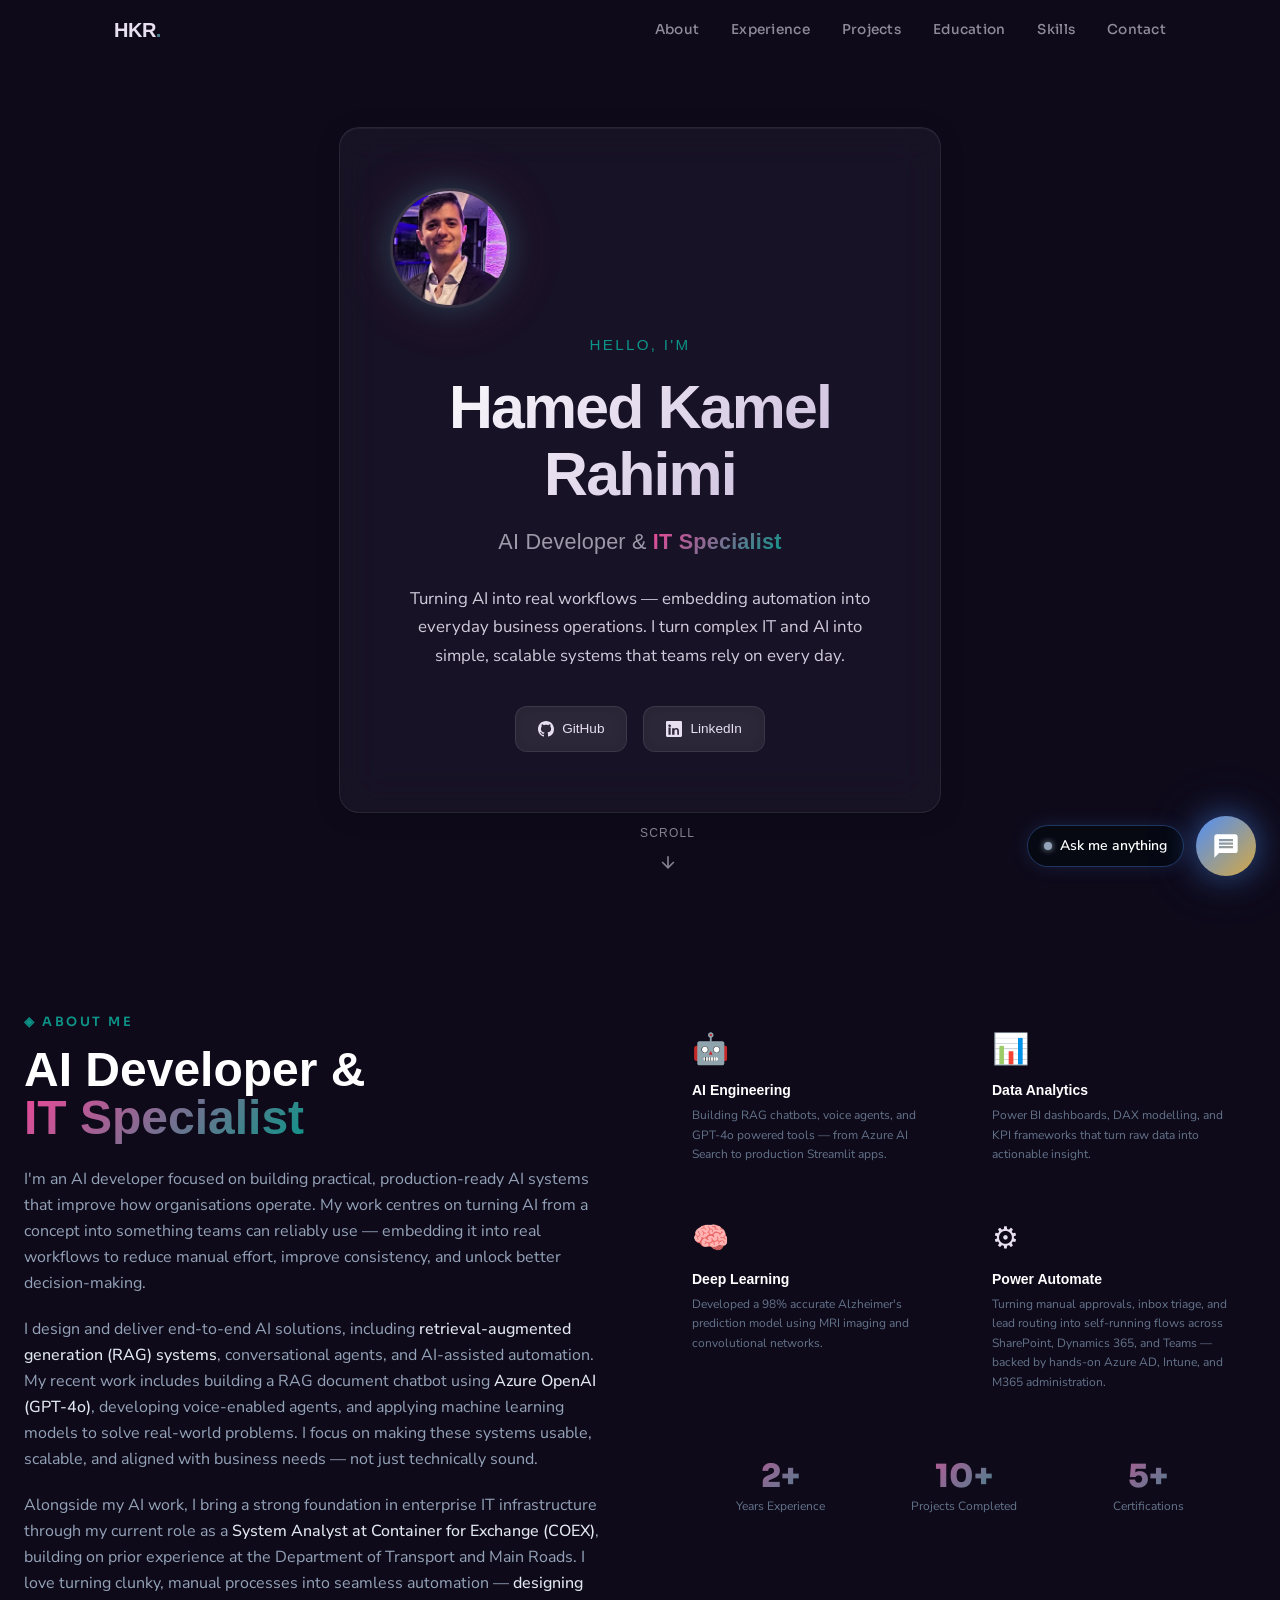
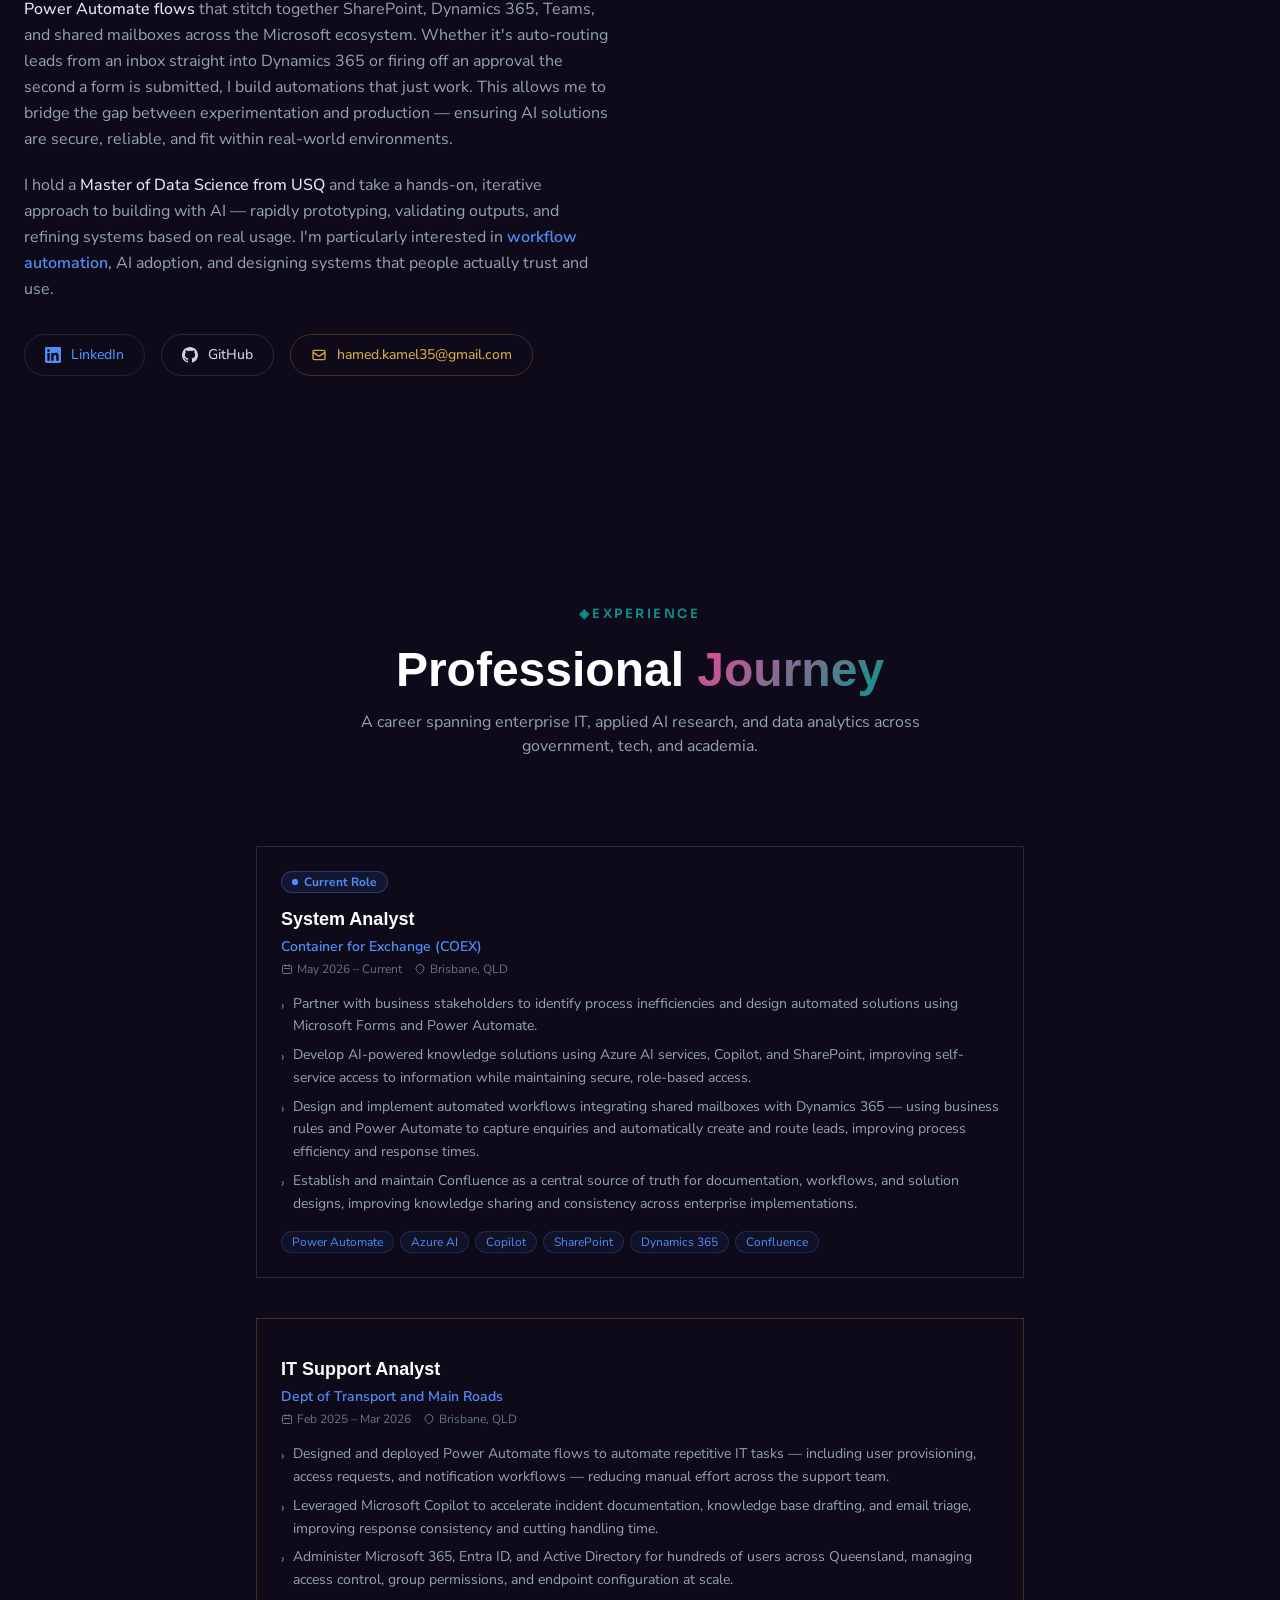
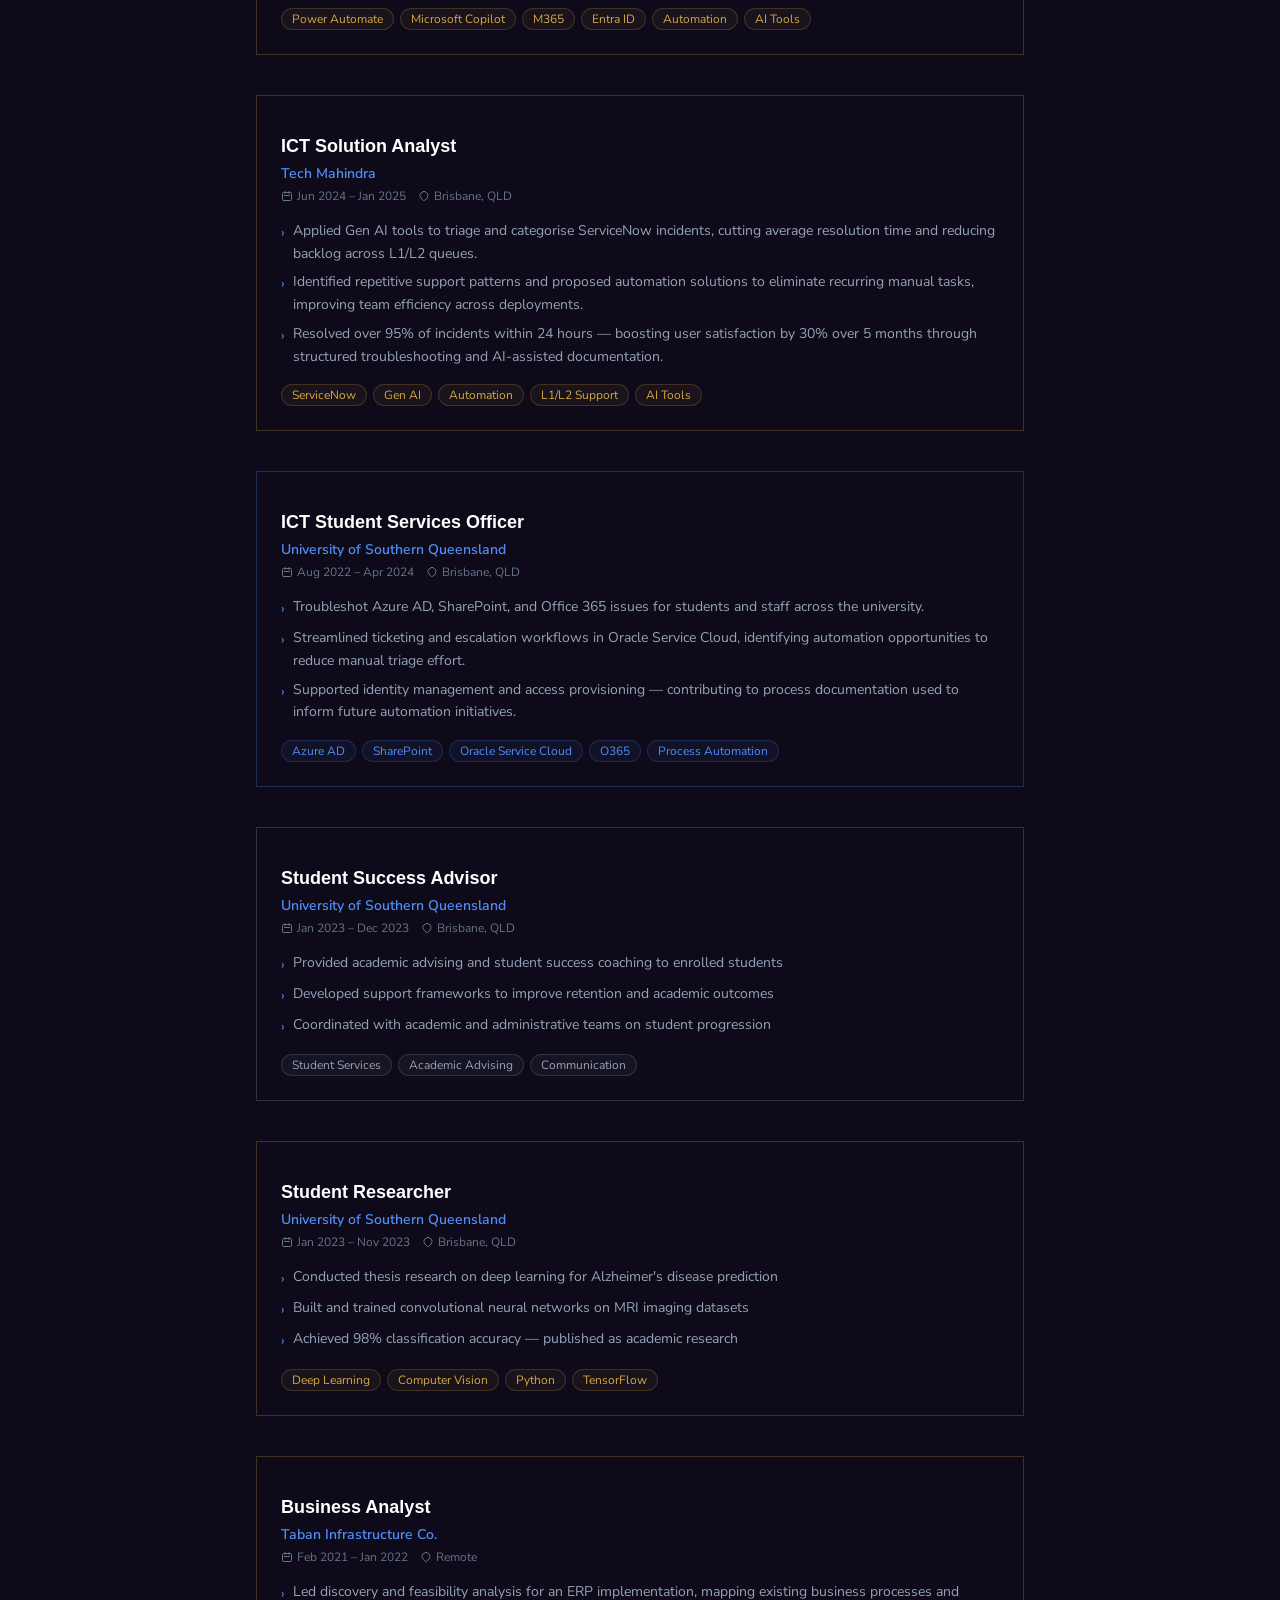
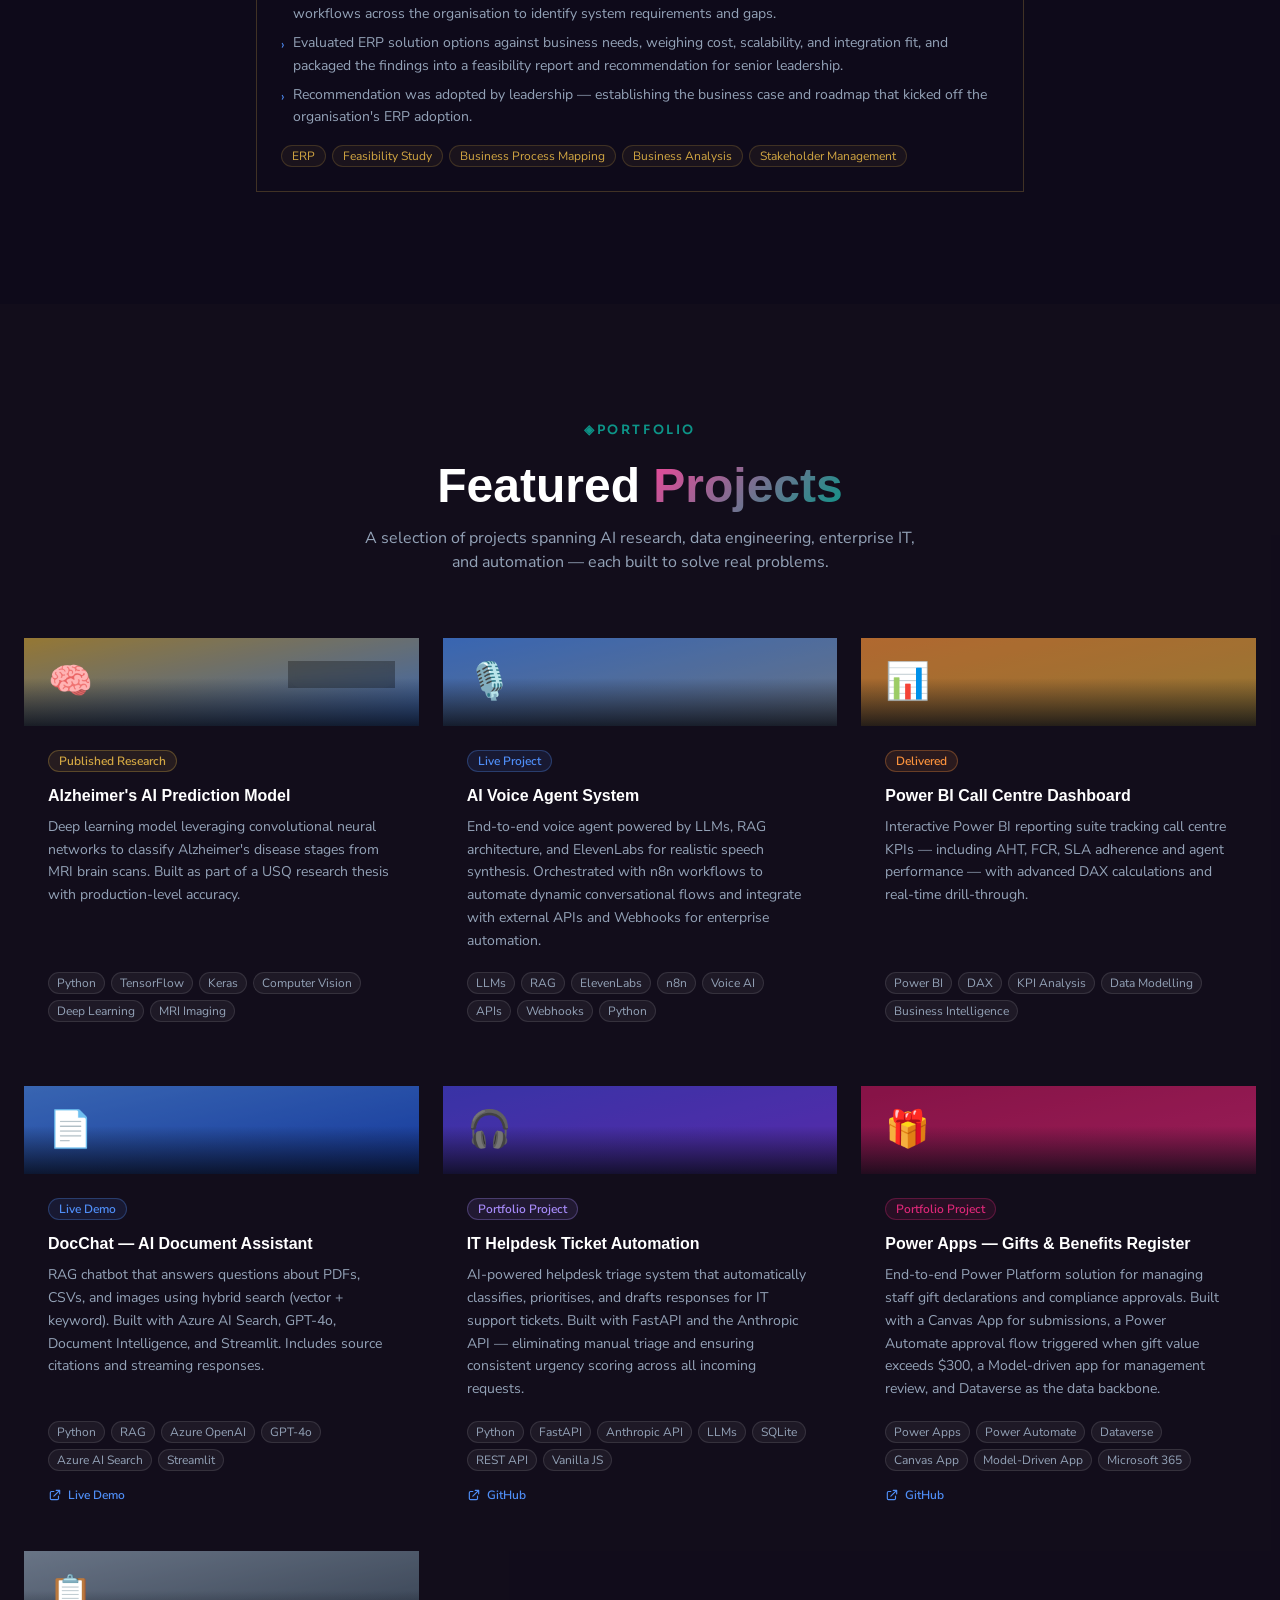
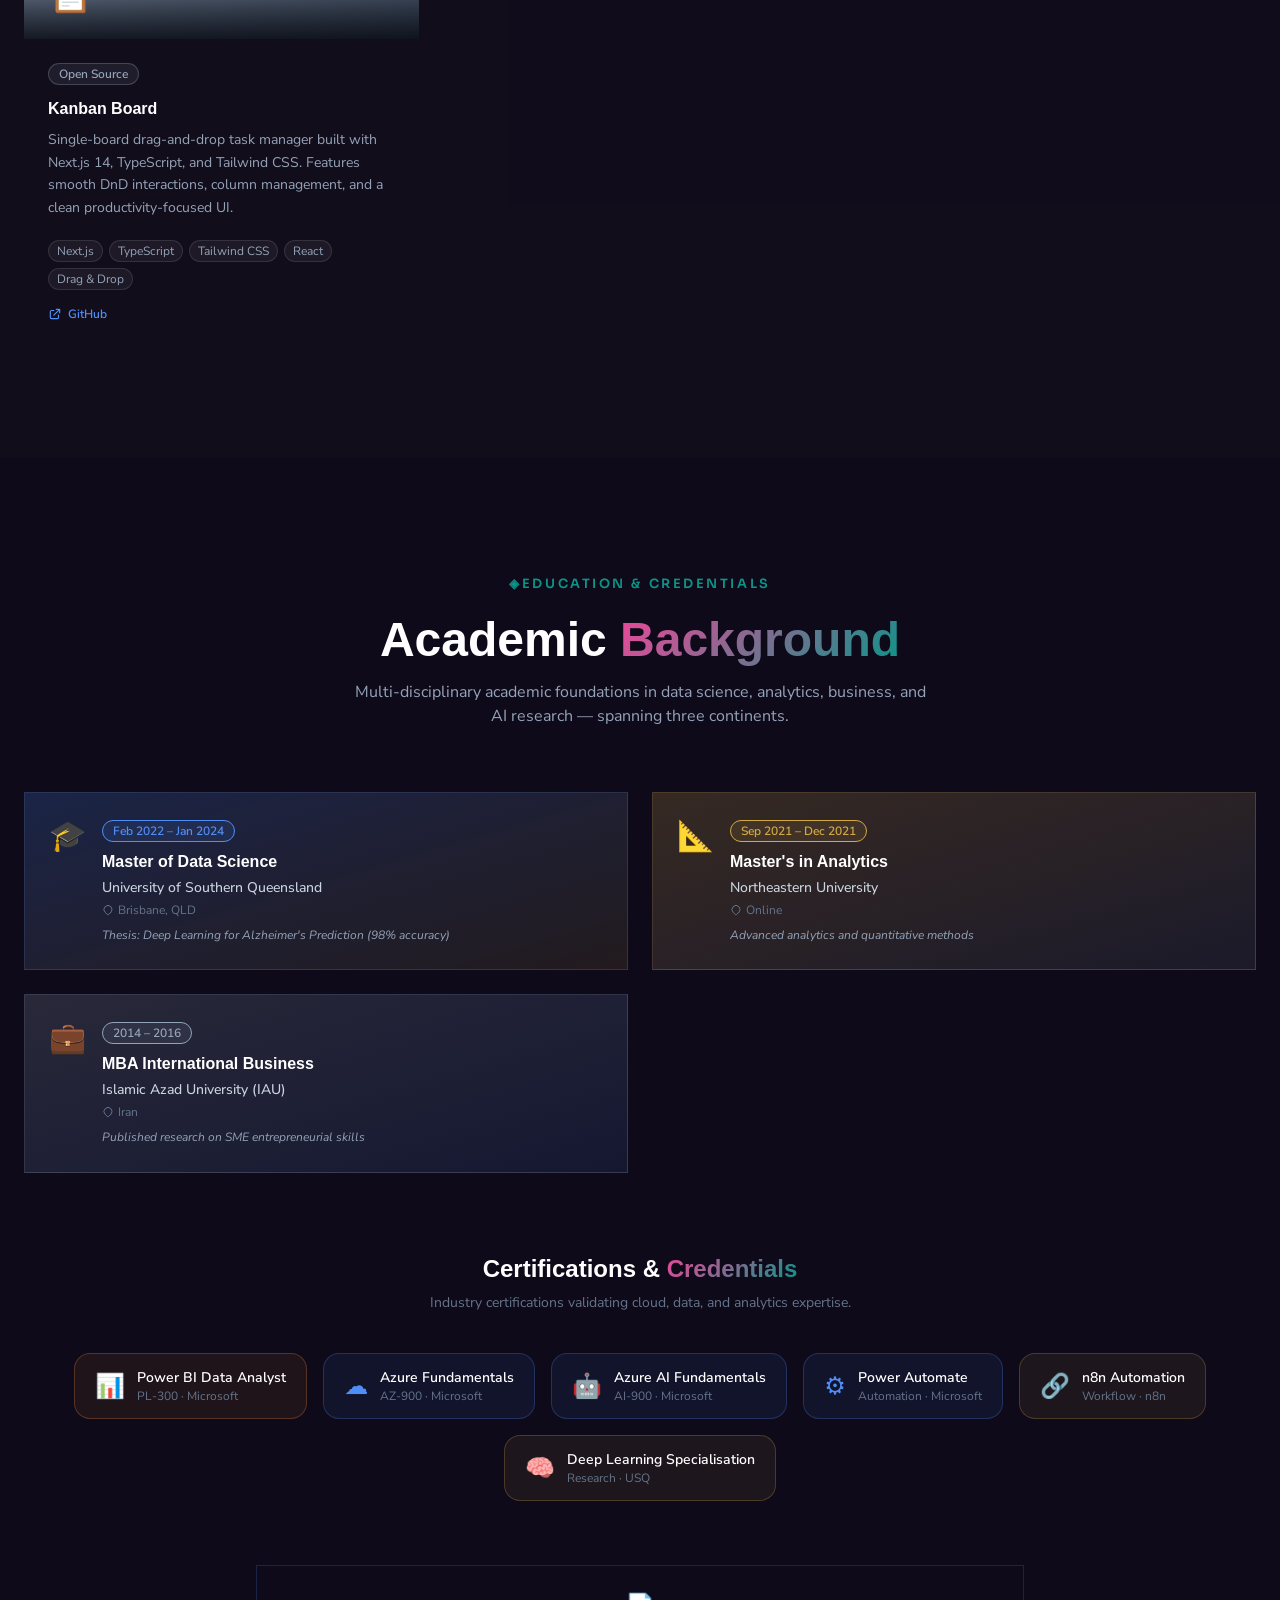
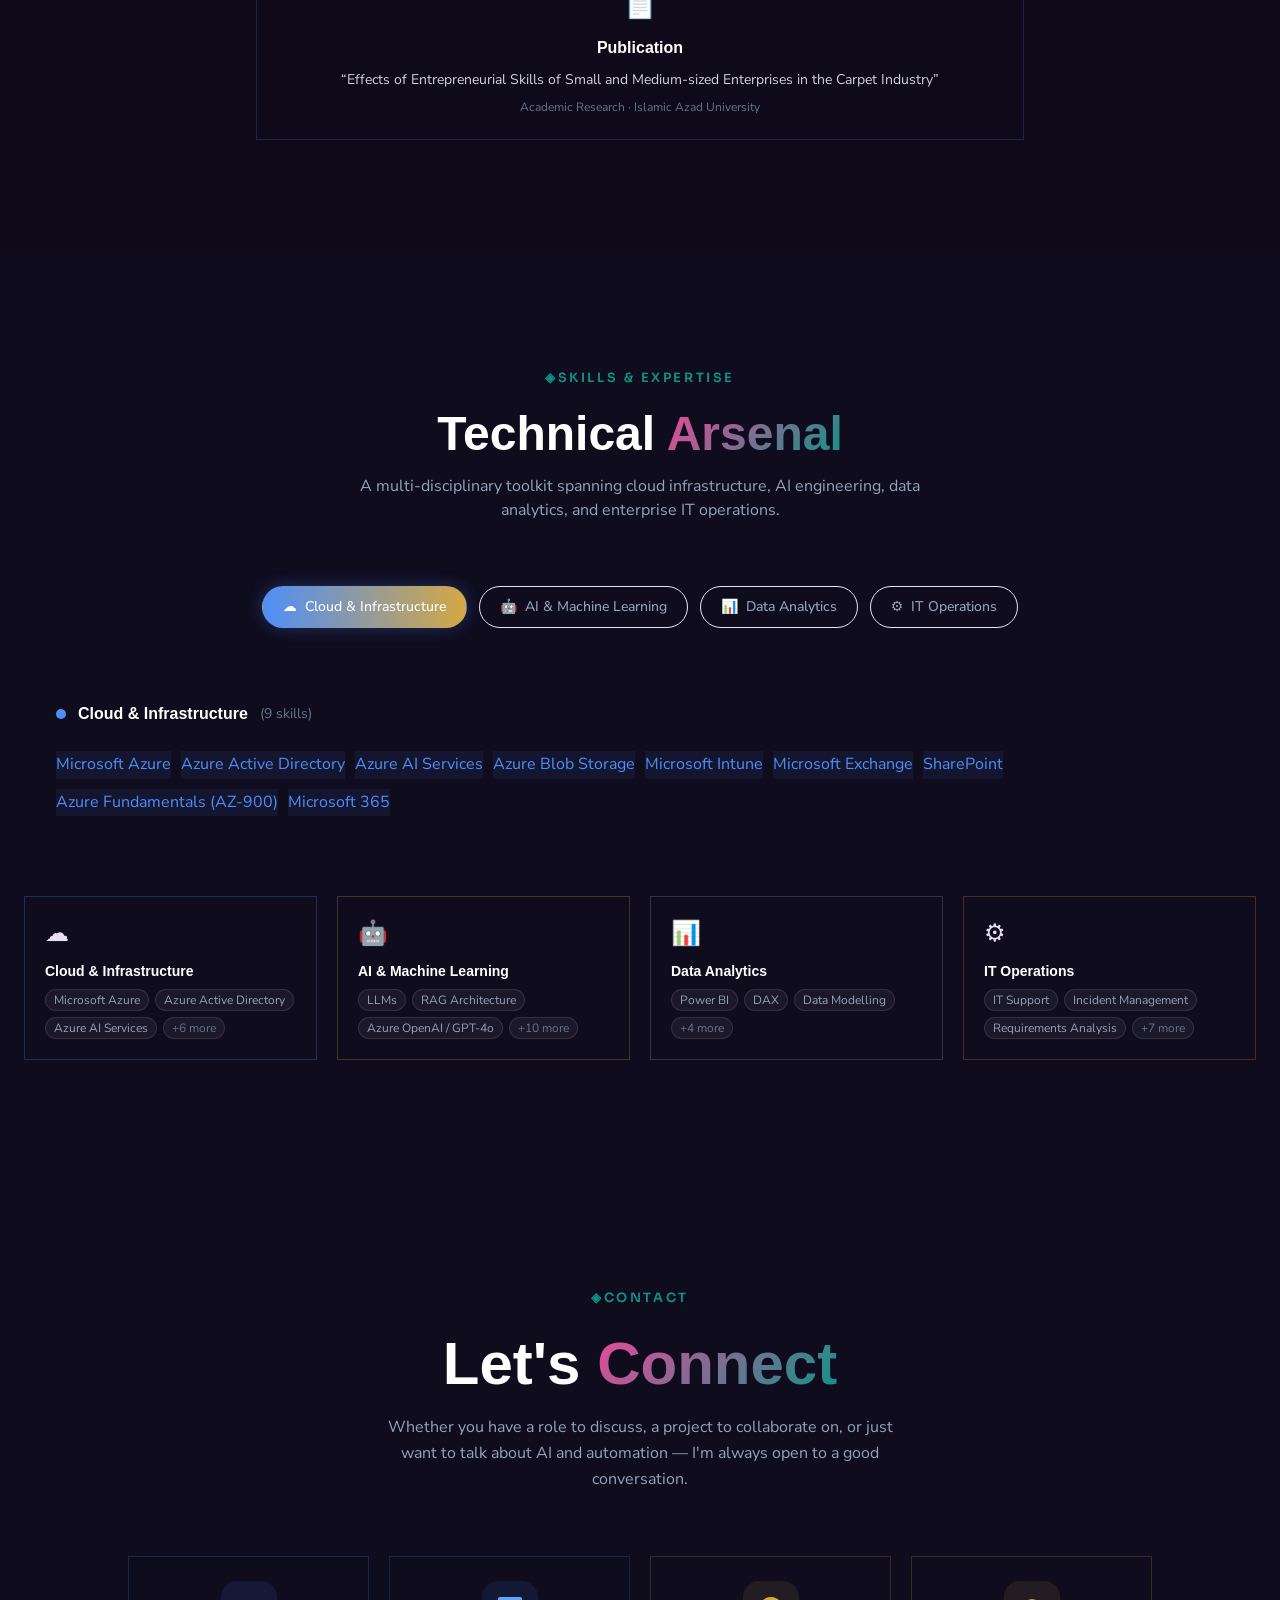
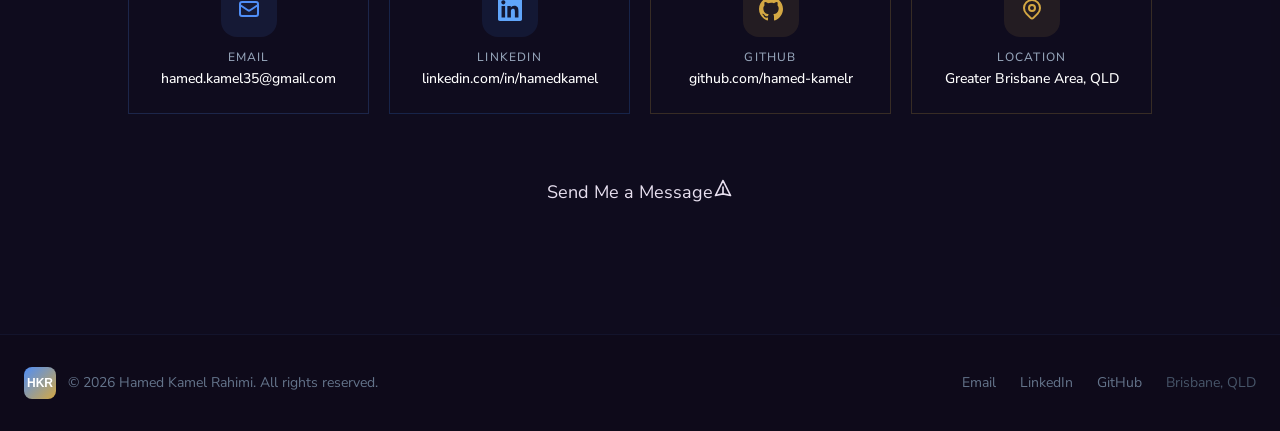
==== commit c119c116: "deploy: 8c5e7c9cda73a3b6dda478b341f09cc09248c19f" ====
--- a/index.html
+++ b/index.html
@@ -1 +1 @@
-<!DOCTYPE html><html lang="en"><head><meta charSet="utf-8"/><meta name="viewport" content="width=device-width, initial-scale=1"/><link rel="preload" as="image" href="/photo.jpg"/><link rel="stylesheet" href="/_next/static/css/796a605c989f4e75.css" data-precedence="next"/><link rel="preload" as="script" fetchPriority="low" href="/_next/static/chunks/webpack-889906d2d9470bce.js"/><script src="/_next/static/chunks/fd9d1056-23bdddb1df3a91c8.js" async=""></script><script src="/_next/static/chunks/23-062fa369b8d35502.js" async=""></script><script src="/_next/static/chunks/main-app-782dea0e6e1b5ff3.js" async=""></script><script src="/_next/static/chunks/app/page-120c81a70653c6a9.js" async=""></script><link rel="preconnect" href="https://fonts.googleapis.com"/><link rel="preconnect" href="https://fonts.gstatic.com" crossorigin="anonymous"/><title>Hamed Kamel Rahimi | AI Developer &amp; IT Specialist</title><meta name="description" content="Portfolio of Hamed Kamel Rahimi — IT Support Analyst at the Queensland Government, AI &amp; Automation Engineer, and Data Science professional based in Greater Brisbane, QLD. Specialising in Azure, LLMs, RAG, deep learning, and Power BI."/><meta name="author" content="Hamed Kamel Rahimi"/><meta name="keywords" content="Hamed Kamel Rahimi,IT Specialist,AI Engineer,Power BI,Azure,Brisbane,Data Science,LLM,RAG,Deep Learning,Machine Learning,Queensland Government"/><meta property="og:title" content="Hamed Kamel Rahimi | AI Developer &amp; IT Specialist"/><meta property="og:description" content="IT Support Analyst (Queensland Government) and AI Engineer based in Brisbane, QLD. Expert in Azure, Power BI, LLMs, RAG, and enterprise IT."/><meta property="og:type" content="website"/><meta name="twitter:card" content="summary"/><meta name="twitter:title" content="Hamed Kamel Rahimi | AI Developer &amp; IT Specialist"/><meta name="twitter:description" content="IT Support Analyst (Queensland Government) and AI Engineer based in Brisbane, QLD. Expert in Azure, Power BI, LLMs, RAG, and enterprise IT."/><script src="/_next/static/chunks/polyfills-78c92fac7aa8fdd8.js" noModule=""></script></head><body><main><nav class="fixed top-0 left-0 right-0 z-50 py-4 transition-all duration-400 bg-transparent"><div class="max-w-[1100px] mx-auto px-6 flex items-center justify-between"><a href="#hero" class="font-heading font-bold text-xl text-[#e8e0f0] no-underline tracking-tight">HKR<span class="gradient-text">.</span></a><ul class="hidden md:flex gap-8 list-none"><li><a href="#about" class="nav-link">About</a></li><li><a href="#experience" class="nav-link">Experience</a></li><li><a href="#portfolio" class="nav-link">Projects</a></li><li><a href="#education" class="nav-link">Education</a></li><li><a href="#skills" class="nav-link">Skills</a></li><li><a href="#contact" class="nav-link">Contact</a></li></ul><button class="md:hidden flex flex-col gap-[5px] p-2 bg-transparent border-none cursor-pointer" aria-label="Toggle menu"><span class="block w-6 h-0.5 bg-[#e8e0f0] rounded-sm transition-all duration-300 "></span><span class="block w-6 h-0.5 bg-[#e8e0f0] rounded-sm transition-all duration-300 "></span><span class="block w-6 h-0.5 bg-[#e8e0f0] rounded-sm transition-all duration-300 "></span></button></div><div class="md:hidden overflow-hidden transition-all duration-300 max-h-0"><div class="max-w-[1100px] mx-auto px-6 flex flex-col gap-1 pt-4"><a href="#about" class="px-3 py-2.5 rounded-lg text-[rgba(232,224,240,0.6)] hover:text-[#e8e0f0] transition-colors font-heading text-sm font-medium no-underline">About</a><a href="#experience" class="px-3 py-2.5 rounded-lg text-[rgba(232,224,240,0.6)] hover:text-[#e8e0f0] transition-colors font-heading text-sm font-medium no-underline">Experience</a><a href="#portfolio" class="px-3 py-2.5 rounded-lg text-[rgba(232,224,240,0.6)] hover:text-[#e8e0f0] transition-colors font-heading text-sm font-medium no-underline">Projects</a><a href="#education" class="px-3 py-2.5 rounded-lg text-[rgba(232,224,240,0.6)] hover:text-[#e8e0f0] transition-colors font-heading text-sm font-medium no-underline">Education</a><a href="#skills" class="px-3 py-2.5 rounded-lg text-[rgba(232,224,240,0.6)] hover:text-[#e8e0f0] transition-colors font-heading text-sm font-medium no-underline">Skills</a><a href="#contact" class="px-3 py-2.5 rounded-lg text-[rgba(232,224,240,0.6)] hover:text-[#e8e0f0] transition-colors font-heading text-sm font-medium no-underline">Contact</a></div></div></nav><section id="hero" class="min-h-screen flex items-center justify-center pt-[120px] pb-[80px]"><div class="max-w-[1100px] mx-auto px-6"><div class="hero-card glass reveal text-center py-[60px] px-[50px] max-w-[720px] mx-auto relative"><img src="/photo.jpg" alt="Hamed Kamel Rahimi" class="hero-photo"/><p class="font-heading text-[0.95rem] font-medium text-[#0d9488] tracking-[0.15em] uppercase mb-4">Hello, I&#x27;m</p><h1 class="font-heading font-extrabold leading-[1.1] mb-2" style="font-size:clamp(2.2rem, 5vw, 3.8rem);letter-spacing:-0.03em;background:linear-gradient(135deg, #ffffff 0%, #e8e0f0 40%, #c4b5d8 100%);-webkit-background-clip:text;-webkit-text-fill-color:transparent;background-clip:text">Hamed Kamel<span class="block">Rahimi</span></h1><p class="font-heading font-normal mt-4 mb-6" style="font-size:clamp(1rem, 2.5vw, 1.35rem);color:rgba(232, 224, 240, 0.65);letter-spacing:0.01em">AI Developer &amp; <em class="not-italic font-semibold gradient-text">IT Specialist</em></p><p class="text-[1.05rem] text-[rgba(232,224,240,0.9)] max-w-[500px] mx-auto mb-9 leading-[1.7]">Turning AI into real workflows — embedding automation into everyday business operations. I turn complex IT and AI into simple, scalable systems that teams rely on every day.</p><div class="flex gap-4 justify-center flex-wrap"><a href="https://github.com/hamed-kamelr" class="inline-flex items-center gap-2 py-2.5 px-[22px] rounded-xl font-heading text-[0.85rem] font-medium no-underline text-[#e8e0f0] bg-[rgba(255,255,255,0.06)] border border-[rgba(255,255,255,0.1)] backdrop-blur-[10px] transition-all duration-300 hover:bg-[rgba(255,255,255,0.12)] hover:border-[rgba(255,255,255,0.2)] hover:-translate-y-0.5"><svg class="w-4 h-4 shrink-0" viewBox="0 0 24 24" fill="currentColor"><path d="M12 0C5.37 0 0 5.37 0 12c0 5.31 3.435 9.795 8.205 11.385.6.105.825-.255.825-.57 0-.285-.015-1.23-.015-2.235-3.015.555-3.795-.735-4.035-1.41-.135-.345-.72-1.41-1.23-1.695-.42-.225-1.02-.78-.015-.795.945-.015 1.62.87 1.845 1.23 1.08 1.815 2.805 1.305 3.495.99.105-.78.42-1.305.765-1.605-2.67-.3-5.46-1.335-5.46-5.925 0-1.305.465-2.385 1.23-3.225-.12-.3-.54-1.53.12-3.18 0 0 1.005-.315 3.3 1.23.96-.27 1.98-.405 3-.405s2.04.135 3 .405c2.295-1.56 3.3-1.23 3.3-1.23.66 1.65.24 2.88.12 3.18.765.84 1.23 1.905 1.23 3.225 0 4.605-2.805 5.625-5.475 5.925.435.375.81 1.095.81 2.22 0 1.605-.015 2.895-.015 3.3 0 .315.225.69.825.57A12.02 12.02 0 0024 12c0-6.63-5.37-12-12-12z"></path></svg>GitHub</a><a href="https://www.linkedin.com/in/hamedkamel" class="inline-flex items-center gap-2 py-2.5 px-[22px] rounded-xl font-heading text-[0.85rem] font-medium no-underline text-[#e8e0f0] bg-[rgba(255,255,255,0.06)] border border-[rgba(255,255,255,0.1)] backdrop-blur-[10px] transition-all duration-300 hover:bg-[rgba(255,255,255,0.12)] hover:border-[rgba(255,255,255,0.2)] hover:-translate-y-0.5"><svg class="w-4 h-4 shrink-0" viewBox="0 0 24 24" fill="currentColor"><path d="M20.447 20.452h-3.554v-5.569c0-1.328-.475-2.236-1.986-2.236-1.081 0-1.722.722-2.004 1.418-.103.249-.129.597-.129.946v5.441h-3.554s.05-8.836 0-9.753h3.554v1.383c.43-.664 1.199-1.61 2.919-1.61 2.135 0 3.74 1.398 3.74 4.402v5.578zM5.337 8.855c-1.144 0-1.915-.762-1.915-1.715 0-.955.77-1.715 1.914-1.715.145 0 .287.01.424.03 1.144 0 1.914.76 1.914 1.715 0 .953-.771 1.715-1.915 1.715zm1.6 11.597H3.738V9.567h3.199v10.885zM22.225 0H1.771C.792 0 0 .774 0 1.729v20.542C0 23.227.792 24 1.771 24h20.451C23.2 24 24 23.227 24 22.271V1.729C24 .774 23.2 0 22.222 0h.003z"></path></svg>LinkedIn</a></div><div class="absolute -bottom-[60px] left-1/2 flex flex-col items-center gap-2 text-[rgba(232,224,240,0.55)] text-[0.75rem] font-heading tracking-[0.1em]" style="animation:scrollHint 2.5s ease-in-out infinite"><span>SCROLL</span><svg class="w-5 h-5" viewBox="0 0 24 24" fill="none" stroke="currentColor" stroke-width="2"><path d="M12 5v14M19 12l-7 7-7-7"></path></svg></div></div></div></section><section id="about" class="py-28 px-6 max-w-7xl mx-auto"><div class="grid lg:grid-cols-2 gap-16 items-start"><div><div class="section-label reveal"><span>◈</span> About Me</div><h2 class="reveal font-heading font-bold text-4xl sm:text-5xl text-white mb-6 leading-tight">AI Developer &amp;<br/><span class="gradient-text">IT Specialist</span></h2><p class="reveal text-slate-400 leading-relaxed mb-5 text-base">I&#x27;m an AI developer focused on building practical, production-ready AI systems that improve how organisations operate. My work centres on turning AI from a concept into something teams can reliably use — embedding it into real workflows to reduce manual effort, improve consistency, and unlock better decision-making.</p><p class="reveal text-slate-400 leading-relaxed mb-5 text-base">I design and deliver end-to-end AI solutions, including<!-- --> <span class="text-slate-200 font-medium">retrieval-augmented generation (RAG) systems</span>, conversational agents, and AI-assisted automation. My recent work includes building a RAG document chatbot using<!-- --> <span class="text-slate-200 font-medium">Azure OpenAI (GPT-4o)</span>, developing voice-enabled agents, and applying machine learning models to solve real-world problems. I focus on making these systems usable, scalable, and aligned with business needs — not just technically sound.</p><p class="reveal text-slate-400 leading-relaxed mb-5 text-base">Alongside my AI work, I bring a strong foundation in enterprise IT infrastructure through my role with the<!-- --> <span class="text-slate-200 font-medium">Department of Transport and Main Roads</span>. This allows me to bridge the gap between experimentation and production — ensuring AI solutions are secure, reliable, and fit within real-world environments.</p><p class="reveal text-slate-400 leading-relaxed mb-8 text-base">I hold a <span class="text-slate-200 font-medium">Master of Data Science from USQ</span> and take a hands-on, iterative approach to building with AI — rapidly prototyping, validating outputs, and refining systems based on real usage. I&#x27;m particularly interested in<!-- --> <span class="text-[#4f8ef7] font-semibold">workflow automation</span>, AI adoption, and designing systems that people actually trust and use.</p><div class="reveal flex flex-wrap gap-4"><a href="https://www.linkedin.com/in/hamedkamel" class="flex items-center gap-2.5 px-5 py-2.5 rounded-full glass-card border border-[rgba(79,142,247,0.2)] text-[#4f8ef7] text-sm font-medium hover:border-[#4f8ef7] hover:bg-[rgba(79,142,247,0.08)] transition-all"><svg class="w-4 h-4" fill="currentColor" viewBox="0 0 24 24"><path d="M20.447 20.452h-3.554v-5.569c0-1.328-.027-3.037-1.852-3.037-1.853 0-2.136 1.445-2.136 2.939v5.667H9.351V9h3.414v1.561h.046c.477-.9 1.637-1.85 3.37-1.85 3.601 0 4.267 2.37 4.267 5.455v6.286zM5.337 7.433c-1.144 0-2.063-.926-2.063-2.065 0-1.138.92-2.063 2.063-2.063 1.14 0 2.064.925 2.064 2.063 0 1.139-.925 2.065-2.064 2.065zm1.782 13.019H3.555V9h3.564v11.452zM22.225 0H1.771C.792 0 0 .774 0 1.729v20.542C0 23.227.792 24 1.771 24h20.451C23.2 24 24 23.227 24 22.271V1.729C24 .774 23.2 0 22.222 0h.003z"></path></svg>LinkedIn</a><a href="https://github.com/hamed-kamelr" class="flex items-center gap-2.5 px-5 py-2.5 rounded-full glass-card border border-[rgba(148,163,184,0.2)] text-slate-300 text-sm font-medium hover:border-[rgba(148,163,184,0.5)] hover:bg-[rgba(148,163,184,0.06)] transition-all"><svg class="w-4 h-4" fill="currentColor" viewBox="0 0 24 24"><path d="M12 0C5.374 0 0 5.373 0 12c0 5.302 3.438 9.8 8.207 11.387.599.111.793-.261.793-.577v-2.234c-3.338.726-4.033-1.416-4.033-1.416-.546-1.387-1.333-1.756-1.333-1.756-1.089-.745.083-.729.083-.729 1.205.084 1.839 1.237 1.839 1.237 1.07 1.834 2.807 1.304 3.492.997.107-.775.418-1.305.762-1.604-2.665-.305-5.467-1.334-5.467-5.931 0-1.311.469-2.381 1.236-3.221-.124-.303-.535-1.524.117-3.176 0 0 1.008-.322 3.301 1.23A11.509 11.509 0 0112 5.803c1.02.005 2.047.138 3.006.404 2.291-1.552 3.297-1.23 3.297-1.23.653 1.653.242 2.874.118 3.176.77.84 1.235 1.911 1.235 3.221 0 4.609-2.807 5.624-5.479 5.921.43.372.823 1.102.823 2.222v3.293c0 .319.192.694.801.576C20.566 21.797 24 17.3 24 12c0-6.627-5.373-12-12-12z"></path></svg>GitHub</a><a href="mailto:hamed.kamel35@gmail.com" class="flex items-center gap-2.5 px-5 py-2.5 rounded-full glass-card border border-[rgba(212,168,67,0.25)] text-[#d4a843] text-sm font-medium hover:border-[#d4a843] hover:bg-[rgba(212,168,67,0.08)] transition-all"><svg class="w-4 h-4" fill="none" stroke="currentColor" viewBox="0 0 24 24"><path stroke-linecap="round" stroke-linejoin="round" stroke-width="2" d="M3 8l7.89 5.26a2 2 0 002.22 0L21 8M5 19h14a2 2 0 002-2V7a2 2 0 00-2-2H5a2 2 0 00-2 2v10a2 2 0 002 2z"></path></svg>hamed.kamel35@gmail.com</a></div></div><div class="space-y-6"><div class="grid grid-cols-2 gap-4"><div class="reveal glass-card p-5 hover:border-[rgba(79,142,247,0.3)] hover:-translate-y-1 transition-all duration-300" style="transition-delay:0ms"><div class="text-3xl mb-3">🤖</div><h3 class="font-heading font-semibold text-white text-sm mb-1.5">AI Engineering</h3><p class="text-slate-500 text-xs leading-relaxed">Building RAG chatbots, voice agents, and GPT-4o powered tools — from Azure AI Search to production Streamlit apps.</p></div><div class="reveal glass-card p-5 hover:border-[rgba(79,142,247,0.3)] hover:-translate-y-1 transition-all duration-300" style="transition-delay:80ms"><div class="text-3xl mb-3">📊</div><h3 class="font-heading font-semibold text-white text-sm mb-1.5">Data Analytics</h3><p class="text-slate-500 text-xs leading-relaxed">Power BI dashboards, DAX modelling, and KPI frameworks that turn raw data into actionable insight.</p></div><div class="reveal glass-card p-5 hover:border-[rgba(79,142,247,0.3)] hover:-translate-y-1 transition-all duration-300" style="transition-delay:160ms"><div class="text-3xl mb-3">🧠</div><h3 class="font-heading font-semibold text-white text-sm mb-1.5">Deep Learning</h3><p class="text-slate-500 text-xs leading-relaxed">Developed a 98% accurate Alzheimer&#x27;s prediction model using MRI imaging and convolutional networks.</p></div><div class="reveal glass-card p-5 hover:border-[rgba(79,142,247,0.3)] hover:-translate-y-1 transition-all duration-300" style="transition-delay:240ms"><div class="text-3xl mb-3">☁️</div><h3 class="font-heading font-semibold text-white text-sm mb-1.5">Cloud &amp; Azure</h3><p class="text-slate-500 text-xs leading-relaxed">Azure AD, Intune, Defender, Exchange and M365 — managing enterprise environments at scale.</p></div></div><div class="reveal glass-card p-6 grid grid-cols-3 gap-4"><div class="text-center"><div class="stat-number text-3xl">2+</div><div class="text-slate-500 text-xs mt-1">Years Experience</div></div><div class="text-center"><div class="stat-number text-3xl">10+</div><div class="text-slate-500 text-xs mt-1">Projects Completed</div></div><div class="text-center"><div class="stat-number text-3xl">5+</div><div class="text-slate-500 text-xs mt-1">Certifications</div></div></div></div></div></section><section id="journey" class="py-28 px-6"><div class="max-w-6xl mx-auto"><div class="text-center mb-20"><div class="section-label reveal inline-flex"><span>◈</span> Experience</div><h2 class="reveal font-heading font-bold text-4xl sm:text-5xl text-white mt-2 mb-4">Professional <span class="gradient-text">Journey</span></h2><p class="reveal text-slate-400 max-w-xl mx-auto text-base">A career spanning enterprise IT, applied AI research, and data analytics across government, tech, and academia.</p></div><div class="relative max-w-3xl mx-auto"><div class="space-y-8"><div class="reveal relative flex items-start gap-6" style="transition-delay:0ms"><div class="w-full pt-2"><div class="glass-card p-6 border border-[rgba(79,142,247,0.25)] hover:-translate-y-1 hover:border-opacity-60 transition-all duration-300"><div class="flex flex-wrap items-start gap-2 mb-3"><span class="px-2.5 py-0.5 rounded-full text-xs font-bold border bg-[rgba(79,142,247,0.1)] text-[#4f8ef7] border-[rgba(79,142,247,0.3)] flex items-center gap-1.5"><span class="relative flex h-1.5 w-1.5"><span class="animate-ping absolute inline-flex h-full w-full rounded-full bg-current opacity-75"></span><span class="relative inline-flex rounded-full h-1.5 w-1.5 bg-current"></span></span>Current Role</span></div><h3 class="font-heading font-bold text-white text-lg mb-1">IT Support Analyst</h3><p class="text-[#4f8ef7] font-semibold text-sm mb-1">Dept of Transport and Main Roads</p><div class="flex flex-wrap gap-3 text-slate-500 text-xs mb-4"><span class="flex items-center gap-1"><svg class="w-3 h-3" fill="none" stroke="currentColor" viewBox="0 0 24 24"><path stroke-linecap="round" stroke-linejoin="round" stroke-width="2" d="M8 7V3m8 4V3m-9 8h10M5 21h14a2 2 0 002-2V7a2 2 0 00-2-2H5a2 2 0 00-2 2v12a2 2 0 002 2z"></path></svg>Feb 2025 – Mar 2026</span><span class="flex items-center gap-1"><svg class="w-3 h-3" fill="none" stroke="currentColor" viewBox="0 0 24 24"><path stroke-linecap="round" stroke-linejoin="round" stroke-width="2" d="M17.657 16.657L13.414 20.9a1.998 1.998 0 01-2.827 0l-4.244-4.243a8 8 0 1111.314 0z"></path></svg>Brisbane, QLD</span></div><ul class="space-y-1.5 mb-4"><li class="flex gap-2 text-slate-400 text-sm leading-relaxed"><span class="text-[#4f8ef7] mt-0.5 shrink-0">›</span>Designed and deployed Power Automate flows to automate repetitive IT tasks — including user provisioning, access requests, and notification workflows — reducing manual effort across the support team.</li><li class="flex gap-2 text-slate-400 text-sm leading-relaxed"><span class="text-[#4f8ef7] mt-0.5 shrink-0">›</span>Leveraged Microsoft Copilot to accelerate incident documentation, knowledge base drafting, and email triage, improving response consistency and cutting handling time.</li><li class="flex gap-2 text-slate-400 text-sm leading-relaxed"><span class="text-[#4f8ef7] mt-0.5 shrink-0">›</span>Administer Microsoft 365, Entra ID, and Active Directory for hundreds of users across Queensland, managing access control, group permissions, and endpoint configuration at scale.</li></ul><div class="flex flex-wrap gap-1.5"><span class="text-xs px-2.5 py-0.5 rounded-full border bg-[rgba(79,142,247,0.06)] text-[#4f8ef7] border-[rgba(79,142,247,0.2)]">Power Automate</span><span class="text-xs px-2.5 py-0.5 rounded-full border bg-[rgba(79,142,247,0.06)] text-[#4f8ef7] border-[rgba(79,142,247,0.2)]">Microsoft Copilot</span><span class="text-xs px-2.5 py-0.5 rounded-full border bg-[rgba(79,142,247,0.06)] text-[#4f8ef7] border-[rgba(79,142,247,0.2)]">M365</span><span class="text-xs px-2.5 py-0.5 rounded-full border bg-[rgba(79,142,247,0.06)] text-[#4f8ef7] border-[rgba(79,142,247,0.2)]">Entra ID</span><span class="text-xs px-2.5 py-0.5 rounded-full border bg-[rgba(79,142,247,0.06)] text-[#4f8ef7] border-[rgba(79,142,247,0.2)]">Automation</span><span class="text-xs px-2.5 py-0.5 rounded-full border bg-[rgba(79,142,247,0.06)] text-[#4f8ef7] border-[rgba(79,142,247,0.2)]">AI Tools</span></div></div></div></div><div class="reveal relative flex items-start gap-6" style="transition-delay:80ms"><div class="w-full pt-2"><div class="glass-card p-6 border border-[rgba(212,168,67,0.25)] hover:-translate-y-1 hover:border-opacity-60 transition-all duration-300"><div class="flex flex-wrap items-start gap-2 mb-3"></div><h3 class="font-heading font-bold text-white text-lg mb-1">ICT Solution Analyst</h3><p class="text-[#4f8ef7] font-semibold text-sm mb-1">Tech Mahindra</p><div class="flex flex-wrap gap-3 text-slate-500 text-xs mb-4"><span class="flex items-center gap-1"><svg class="w-3 h-3" fill="none" stroke="currentColor" viewBox="0 0 24 24"><path stroke-linecap="round" stroke-linejoin="round" stroke-width="2" d="M8 7V3m8 4V3m-9 8h10M5 21h14a2 2 0 002-2V7a2 2 0 00-2-2H5a2 2 0 00-2 2v12a2 2 0 002 2z"></path></svg>Jun 2024 – Jan 2025</span><span class="flex items-center gap-1"><svg class="w-3 h-3" fill="none" stroke="currentColor" viewBox="0 0 24 24"><path stroke-linecap="round" stroke-linejoin="round" stroke-width="2" d="M17.657 16.657L13.414 20.9a1.998 1.998 0 01-2.827 0l-4.244-4.243a8 8 0 1111.314 0z"></path></svg>Brisbane, QLD</span></div><ul class="space-y-1.5 mb-4"><li class="flex gap-2 text-slate-400 text-sm leading-relaxed"><span class="text-[#4f8ef7] mt-0.5 shrink-0">›</span>Applied Gen AI tools to triage and categorise ServiceNow incidents, cutting average resolution time and reducing backlog across L1/L2 queues.</li><li class="flex gap-2 text-slate-400 text-sm leading-relaxed"><span class="text-[#4f8ef7] mt-0.5 shrink-0">›</span>Identified repetitive support patterns and proposed automation solutions to eliminate recurring manual tasks, improving team efficiency across deployments.</li><li class="flex gap-2 text-slate-400 text-sm leading-relaxed"><span class="text-[#4f8ef7] mt-0.5 shrink-0">›</span>Resolved over 95% of incidents within 24 hours — boosting user satisfaction by 30% over 5 months through structured troubleshooting and AI-assisted documentation.</li></ul><div class="flex flex-wrap gap-1.5"><span class="text-xs px-2.5 py-0.5 rounded-full border bg-[rgba(212,168,67,0.06)] text-[#d4a843] border-[rgba(212,168,67,0.2)]">ServiceNow</span><span class="text-xs px-2.5 py-0.5 rounded-full border bg-[rgba(212,168,67,0.06)] text-[#d4a843] border-[rgba(212,168,67,0.2)]">Gen AI</span><span class="text-xs px-2.5 py-0.5 rounded-full border bg-[rgba(212,168,67,0.06)] text-[#d4a843] border-[rgba(212,168,67,0.2)]">Automation</span><span class="text-xs px-2.5 py-0.5 rounded-full border bg-[rgba(212,168,67,0.06)] text-[#d4a843] border-[rgba(212,168,67,0.2)]">L1/L2 Support</span><span class="text-xs px-2.5 py-0.5 rounded-full border bg-[rgba(212,168,67,0.06)] text-[#d4a843] border-[rgba(212,168,67,0.2)]">AI Tools</span></div></div></div></div><div class="reveal relative flex items-start gap-6" style="transition-delay:160ms"><div class="w-full pt-2"><div class="glass-card p-6 border border-[rgba(79,142,247,0.25)] hover:-translate-y-1 hover:border-opacity-60 transition-all duration-300"><div class="flex flex-wrap items-start gap-2 mb-3"></div><h3 class="font-heading font-bold text-white text-lg mb-1">ICT Student Services Officer</h3><p class="text-[#4f8ef7] font-semibold text-sm mb-1">University of Southern Queensland</p><div class="flex flex-wrap gap-3 text-slate-500 text-xs mb-4"><span class="flex items-center gap-1"><svg class="w-3 h-3" fill="none" stroke="currentColor" viewBox="0 0 24 24"><path stroke-linecap="round" stroke-linejoin="round" stroke-width="2" d="M8 7V3m8 4V3m-9 8h10M5 21h14a2 2 0 002-2V7a2 2 0 00-2-2H5a2 2 0 00-2 2v12a2 2 0 002 2z"></path></svg>Aug 2022 – Apr 2024</span><span class="flex items-center gap-1"><svg class="w-3 h-3" fill="none" stroke="currentColor" viewBox="0 0 24 24"><path stroke-linecap="round" stroke-linejoin="round" stroke-width="2" d="M17.657 16.657L13.414 20.9a1.998 1.998 0 01-2.827 0l-4.244-4.243a8 8 0 1111.314 0z"></path></svg>Brisbane, QLD</span></div><ul class="space-y-1.5 mb-4"><li class="flex gap-2 text-slate-400 text-sm leading-relaxed"><span class="text-[#4f8ef7] mt-0.5 shrink-0">›</span>Troubleshot Azure AD, SharePoint, and Office 365 issues for students and staff across the university.</li><li class="flex gap-2 text-slate-400 text-sm leading-relaxed"><span class="text-[#4f8ef7] mt-0.5 shrink-0">›</span>Streamlined ticketing and escalation workflows in Oracle Service Cloud, identifying automation opportunities to reduce manual triage effort.</li><li class="flex gap-2 text-slate-400 text-sm leading-relaxed"><span class="text-[#4f8ef7] mt-0.5 shrink-0">›</span>Supported identity management and access provisioning — contributing to process documentation used to inform future automation initiatives.</li></ul><div class="flex flex-wrap gap-1.5"><span class="text-xs px-2.5 py-0.5 rounded-full border bg-[rgba(79,142,247,0.06)] text-[#4f8ef7] border-[rgba(79,142,247,0.2)]">Azure AD</span><span class="text-xs px-2.5 py-0.5 rounded-full border bg-[rgba(79,142,247,0.06)] text-[#4f8ef7] border-[rgba(79,142,247,0.2)]">SharePoint</span><span class="text-xs px-2.5 py-0.5 rounded-full border bg-[rgba(79,142,247,0.06)] text-[#4f8ef7] border-[rgba(79,142,247,0.2)]">Oracle Service Cloud</span><span class="text-xs px-2.5 py-0.5 rounded-full border bg-[rgba(79,142,247,0.06)] text-[#4f8ef7] border-[rgba(79,142,247,0.2)]">O365</span><span class="text-xs px-2.5 py-0.5 rounded-full border bg-[rgba(79,142,247,0.06)] text-[#4f8ef7] border-[rgba(79,142,247,0.2)]">Process Automation</span></div></div></div></div><div class="reveal relative flex items-start gap-6" style="transition-delay:240ms"><div class="w-full pt-2"><div class="glass-card p-6 border border-[rgba(148,163,184,0.25)] hover:-translate-y-1 hover:border-opacity-60 transition-all duration-300"><div class="flex flex-wrap items-start gap-2 mb-3"></div><h3 class="font-heading font-bold text-white text-lg mb-1">Student Success Advisor</h3><p class="text-[#4f8ef7] font-semibold text-sm mb-1">University of Southern Queensland</p><div class="flex flex-wrap gap-3 text-slate-500 text-xs mb-4"><span class="flex items-center gap-1"><svg class="w-3 h-3" fill="none" stroke="currentColor" viewBox="0 0 24 24"><path stroke-linecap="round" stroke-linejoin="round" stroke-width="2" d="M8 7V3m8 4V3m-9 8h10M5 21h14a2 2 0 002-2V7a2 2 0 00-2-2H5a2 2 0 00-2 2v12a2 2 0 002 2z"></path></svg>Jan 2023 – Dec 2023</span><span class="flex items-center gap-1"><svg class="w-3 h-3" fill="none" stroke="currentColor" viewBox="0 0 24 24"><path stroke-linecap="round" stroke-linejoin="round" stroke-width="2" d="M17.657 16.657L13.414 20.9a1.998 1.998 0 01-2.827 0l-4.244-4.243a8 8 0 1111.314 0z"></path></svg>Brisbane, QLD</span></div><ul class="space-y-1.5 mb-4"><li class="flex gap-2 text-slate-400 text-sm leading-relaxed"><span class="text-[#4f8ef7] mt-0.5 shrink-0">›</span>Provided academic advising and student success coaching to enrolled students</li><li class="flex gap-2 text-slate-400 text-sm leading-relaxed"><span class="text-[#4f8ef7] mt-0.5 shrink-0">›</span>Developed support frameworks to improve retention and academic outcomes</li><li class="flex gap-2 text-slate-400 text-sm leading-relaxed"><span class="text-[#4f8ef7] mt-0.5 shrink-0">›</span>Coordinated with academic and administrative teams on student progression</li></ul><div class="flex flex-wrap gap-1.5"><span class="text-xs px-2.5 py-0.5 rounded-full border bg-[rgba(148,163,184,0.06)] text-[#94a3b8] border-[rgba(148,163,184,0.2)]">Student Services</span><span class="text-xs px-2.5 py-0.5 rounded-full border bg-[rgba(148,163,184,0.06)] text-[#94a3b8] border-[rgba(148,163,184,0.2)]">Academic Advising</span><span class="text-xs px-2.5 py-0.5 rounded-full border bg-[rgba(148,163,184,0.06)] text-[#94a3b8] border-[rgba(148,163,184,0.2)]">Communication</span></div></div></div></div><div class="reveal relative flex items-start gap-6" style="transition-delay:320ms"><div class="w-full pt-2"><div class="glass-card p-6 border border-[rgba(212,168,67,0.25)] hover:-translate-y-1 hover:border-opacity-60 transition-all duration-300"><div class="flex flex-wrap items-start gap-2 mb-3"></div><h3 class="font-heading font-bold text-white text-lg mb-1">Student Researcher</h3><p class="text-[#4f8ef7] font-semibold text-sm mb-1">University of Southern Queensland</p><div class="flex flex-wrap gap-3 text-slate-500 text-xs mb-4"><span class="flex items-center gap-1"><svg class="w-3 h-3" fill="none" stroke="currentColor" viewBox="0 0 24 24"><path stroke-linecap="round" stroke-linejoin="round" stroke-width="2" d="M8 7V3m8 4V3m-9 8h10M5 21h14a2 2 0 002-2V7a2 2 0 00-2-2H5a2 2 0 00-2 2v12a2 2 0 002 2z"></path></svg>Jan 2023 – Nov 2023</span><span class="flex items-center gap-1"><svg class="w-3 h-3" fill="none" stroke="currentColor" viewBox="0 0 24 24"><path stroke-linecap="round" stroke-linejoin="round" stroke-width="2" d="M17.657 16.657L13.414 20.9a1.998 1.998 0 01-2.827 0l-4.244-4.243a8 8 0 1111.314 0z"></path></svg>Brisbane, QLD</span></div><ul class="space-y-1.5 mb-4"><li class="flex gap-2 text-slate-400 text-sm leading-relaxed"><span class="text-[#4f8ef7] mt-0.5 shrink-0">›</span>Conducted thesis research on deep learning for Alzheimer&#x27;s disease prediction</li><li class="flex gap-2 text-slate-400 text-sm leading-relaxed"><span class="text-[#4f8ef7] mt-0.5 shrink-0">›</span>Built and trained convolutional neural networks on MRI imaging datasets</li><li class="flex gap-2 text-slate-400 text-sm leading-relaxed"><span class="text-[#4f8ef7] mt-0.5 shrink-0">›</span>Achieved 98% classification accuracy — published as academic research</li></ul><div class="flex flex-wrap gap-1.5"><span class="text-xs px-2.5 py-0.5 rounded-full border bg-[rgba(212,168,67,0.06)] text-[#d4a843] border-[rgba(212,168,67,0.2)]">Deep Learning</span><span class="text-xs px-2.5 py-0.5 rounded-full border bg-[rgba(212,168,67,0.06)] text-[#d4a843] border-[rgba(212,168,67,0.2)]">Computer Vision</span><span class="text-xs px-2.5 py-0.5 rounded-full border bg-[rgba(212,168,67,0.06)] text-[#d4a843] border-[rgba(212,168,67,0.2)]">Python</span><span class="text-xs px-2.5 py-0.5 rounded-full border bg-[rgba(212,168,67,0.06)] text-[#d4a843] border-[rgba(212,168,67,0.2)]">TensorFlow</span></div></div></div></div><div class="reveal relative flex items-start gap-6" style="transition-delay:400ms"><div class="w-full pt-2"><div class="glass-card p-6 border border-[rgba(212,168,67,0.25)] hover:-translate-y-1 hover:border-opacity-60 transition-all duration-300"><div class="flex flex-wrap items-start gap-2 mb-3"></div><h3 class="font-heading font-bold text-white text-lg mb-1">Business Analyst</h3><p class="text-[#4f8ef7] font-semibold text-sm mb-1">Taban Infrastructure Co.</p><div class="flex flex-wrap gap-3 text-slate-500 text-xs mb-4"><span class="flex items-center gap-1"><svg class="w-3 h-3" fill="none" stroke="currentColor" viewBox="0 0 24 24"><path stroke-linecap="round" stroke-linejoin="round" stroke-width="2" d="M8 7V3m8 4V3m-9 8h10M5 21h14a2 2 0 002-2V7a2 2 0 00-2-2H5a2 2 0 00-2 2v12a2 2 0 002 2z"></path></svg>Feb 2021 – Jan 2022</span><span class="flex items-center gap-1"><svg class="w-3 h-3" fill="none" stroke="currentColor" viewBox="0 0 24 24"><path stroke-linecap="round" stroke-linejoin="round" stroke-width="2" d="M17.657 16.657L13.414 20.9a1.998 1.998 0 01-2.827 0l-4.244-4.243a8 8 0 1111.314 0z"></path></svg>Remote</span></div><ul class="space-y-1.5 mb-4"><li class="flex gap-2 text-slate-400 text-sm leading-relaxed"><span class="text-[#4f8ef7] mt-0.5 shrink-0">›</span>Analysed market KPIs and competitive data to inform growth strategy, building structured reporting frameworks for senior leadership.</li><li class="flex gap-2 text-slate-400 text-sm leading-relaxed"><span class="text-[#4f8ef7] mt-0.5 shrink-0">›</span>Identified inefficiencies in reporting processes and introduced semi-automated approaches to reduce manual data consolidation effort.</li><li class="flex gap-2 text-slate-400 text-sm leading-relaxed"><span class="text-[#4f8ef7] mt-0.5 shrink-0">›</span>Produced data-driven business documentation, laying groundwork for more scalable, insight-led decision-making across the organisation.</li></ul><div class="flex flex-wrap gap-1.5"><span class="text-xs px-2.5 py-0.5 rounded-full border bg-[rgba(212,168,67,0.06)] text-[#d4a843] border-[rgba(212,168,67,0.2)]">Business Analysis</span><span class="text-xs px-2.5 py-0.5 rounded-full border bg-[rgba(212,168,67,0.06)] text-[#d4a843] border-[rgba(212,168,67,0.2)]">KPI Reporting</span><span class="text-xs px-2.5 py-0.5 rounded-full border bg-[rgba(212,168,67,0.06)] text-[#d4a843] border-[rgba(212,168,67,0.2)]">Data Analysis</span><span class="text-xs px-2.5 py-0.5 rounded-full border bg-[rgba(212,168,67,0.06)] text-[#d4a843] border-[rgba(212,168,67,0.2)]">Process Improvement</span></div></div></div></div></div></div></div></section><section id="portfolio" class="py-28 px-6 bg-[rgba(212,168,67,0.015)]"><div class="max-w-7xl mx-auto"><div class="text-center mb-16"><div class="section-label reveal inline-flex"><span>◈</span> Portfolio</div><h2 class="reveal font-heading font-bold text-4xl sm:text-5xl text-white mt-2 mb-4">Featured <span class="gradient-text">Projects</span></h2><p class="reveal text-slate-400 max-w-xl mx-auto text-base">A selection of projects spanning AI research, data engineering, enterprise IT, and automation — each built to solve real problems.</p></div><div class="grid md:grid-cols-2 lg:grid-cols-3 gap-6"><div class="reveal glass-card overflow-hidden group hover:-translate-y-2 hover:shadow-[0_20px_40px_rgba(0,0,0,0.4)] transition-all duration-350 flex flex-col" style="transition-delay:0ms"><div class="bg-gradient-to-br from-[#d4a843] to-[#4f8ef7] p-6 flex items-start justify-between relative overflow-hidden"><div class="text-4xl z-10 relative">🧠</div><div class="z-10 relative bg-black/30 backdrop-blur-sm px-3 py-1 rounded-full text-xs font-bold text-white border border-white/20">98% Accuracy</div><div class="absolute inset-0 bg-[#060912] opacity-30"></div><div class="absolute bottom-0 left-0 right-0 h-12 bg-gradient-to-t from-[rgba(6,9,18,0.8)] to-transparent"></div></div><div class="p-6 flex flex-col flex-1"><span class="self-start px-2.5 py-0.5 rounded-full text-xs font-semibold border mb-3 text-[#d4a843] bg-[rgba(212,168,67,0.1)] border-[rgba(212,168,67,0.3)]">Published Research</span><h3 class="font-heading font-bold text-white text-base mb-2 group-hover:text-[#4f8ef7] transition-colors duration-200">Alzheimer&#x27;s AI Prediction Model</h3><p class="text-slate-400 text-sm leading-relaxed mb-5 flex-1">Deep learning model leveraging convolutional neural networks to classify Alzheimer&#x27;s disease stages from MRI brain scans. Built as part of a USQ research thesis with production-level accuracy.</p><div class="flex flex-wrap gap-1.5 mt-auto mb-4"><span class="text-xs px-2 py-0.5 rounded-full bg-white/5 text-slate-400 border border-white/10">Python</span><span class="text-xs px-2 py-0.5 rounded-full bg-white/5 text-slate-400 border border-white/10">TensorFlow</span><span class="text-xs px-2 py-0.5 rounded-full bg-white/5 text-slate-400 border border-white/10">Keras</span><span class="text-xs px-2 py-0.5 rounded-full bg-white/5 text-slate-400 border border-white/10">Computer Vision</span><span class="text-xs px-2 py-0.5 rounded-full bg-white/5 text-slate-400 border border-white/10">Deep Learning</span><span class="text-xs px-2 py-0.5 rounded-full bg-white/5 text-slate-400 border border-white/10">MRI Imaging</span></div></div></div><div class="reveal glass-card overflow-hidden group hover:-translate-y-2 hover:shadow-[0_20px_40px_rgba(0,0,0,0.4)] transition-all duration-350 flex flex-col" style="transition-delay:70ms"><div class="bg-gradient-to-br from-[#4f8ef7] to-[#94a3b8] p-6 flex items-start justify-between relative overflow-hidden"><div class="text-4xl z-10 relative">🎙️</div><div class="absolute inset-0 bg-[#060912] opacity-30"></div><div class="absolute bottom-0 left-0 right-0 h-12 bg-gradient-to-t from-[rgba(6,9,18,0.8)] to-transparent"></div></div><div class="p-6 flex flex-col flex-1"><span class="self-start px-2.5 py-0.5 rounded-full text-xs font-semibold border mb-3 text-[#4f8ef7] bg-[rgba(79,142,247,0.1)] border-[rgba(79,142,247,0.3)]">Live Project</span><h3 class="font-heading font-bold text-white text-base mb-2 group-hover:text-[#4f8ef7] transition-colors duration-200">AI Voice Agent System</h3><p class="text-slate-400 text-sm leading-relaxed mb-5 flex-1">End-to-end voice agent powered by LLMs, RAG architecture, and ElevenLabs for realistic speech synthesis. Orchestrated with n8n workflows to automate dynamic conversational flows and integrate with external APIs and Webhooks for enterprise automation.</p><div class="flex flex-wrap gap-1.5 mt-auto mb-4"><span class="text-xs px-2 py-0.5 rounded-full bg-white/5 text-slate-400 border border-white/10">LLMs</span><span class="text-xs px-2 py-0.5 rounded-full bg-white/5 text-slate-400 border border-white/10">RAG</span><span class="text-xs px-2 py-0.5 rounded-full bg-white/5 text-slate-400 border border-white/10">ElevenLabs</span><span class="text-xs px-2 py-0.5 rounded-full bg-white/5 text-slate-400 border border-white/10">n8n</span><span class="text-xs px-2 py-0.5 rounded-full bg-white/5 text-slate-400 border border-white/10">Voice AI</span><span class="text-xs px-2 py-0.5 rounded-full bg-white/5 text-slate-400 border border-white/10">APIs</span><span class="text-xs px-2 py-0.5 rounded-full bg-white/5 text-slate-400 border border-white/10">Webhooks</span><span class="text-xs px-2 py-0.5 rounded-full bg-white/5 text-slate-400 border border-white/10">Python</span></div></div></div><div class="reveal glass-card overflow-hidden group hover:-translate-y-2 hover:shadow-[0_20px_40px_rgba(0,0,0,0.4)] transition-all duration-350 flex flex-col" style="transition-delay:140ms"><div class="bg-gradient-to-br from-[#fb923c] to-[#d4a843] p-6 flex items-start justify-between relative overflow-hidden"><div class="text-4xl z-10 relative">📊</div><div class="absolute inset-0 bg-[#060912] opacity-30"></div><div class="absolute bottom-0 left-0 right-0 h-12 bg-gradient-to-t from-[rgba(6,9,18,0.8)] to-transparent"></div></div><div class="p-6 flex flex-col flex-1"><span class="self-start px-2.5 py-0.5 rounded-full text-xs font-semibold border mb-3 text-[#fb923c] bg-[rgba(251,146,60,0.1)] border-[rgba(251,146,60,0.3)]">Delivered</span><h3 class="font-heading font-bold text-white text-base mb-2 group-hover:text-[#4f8ef7] transition-colors duration-200">Power BI Call Centre Dashboard</h3><p class="text-slate-400 text-sm leading-relaxed mb-5 flex-1">Interactive Power BI reporting suite tracking call centre KPIs — including AHT, FCR, SLA adherence and agent performance — with advanced DAX calculations and real-time drill-through.</p><div class="flex flex-wrap gap-1.5 mt-auto mb-4"><span class="text-xs px-2 py-0.5 rounded-full bg-white/5 text-slate-400 border border-white/10">Power BI</span><span class="text-xs px-2 py-0.5 rounded-full bg-white/5 text-slate-400 border border-white/10">DAX</span><span class="text-xs px-2 py-0.5 rounded-full bg-white/5 text-slate-400 border border-white/10">KPI Analysis</span><span class="text-xs px-2 py-0.5 rounded-full bg-white/5 text-slate-400 border border-white/10">Data Modelling</span><span class="text-xs px-2 py-0.5 rounded-full bg-white/5 text-slate-400 border border-white/10">Business Intelligence</span></div></div></div><div class="reveal glass-card overflow-hidden group hover:-translate-y-2 hover:shadow-[0_20px_40px_rgba(0,0,0,0.4)] transition-all duration-350 flex flex-col" style="transition-delay:210ms"><div class="bg-gradient-to-br from-[#4f8ef7] to-[#1d4ed8] p-6 flex items-start justify-between relative overflow-hidden"><div class="text-4xl z-10 relative">📄</div><div class="absolute inset-0 bg-[#060912] opacity-30"></div><div class="absolute bottom-0 left-0 right-0 h-12 bg-gradient-to-t from-[rgba(6,9,18,0.8)] to-transparent"></div></div><div class="p-6 flex flex-col flex-1"><span class="self-start px-2.5 py-0.5 rounded-full text-xs font-semibold border mb-3 text-[#4f8ef7] bg-[rgba(79,142,247,0.1)] border-[rgba(79,142,247,0.3)]">Live Demo</span><h3 class="font-heading font-bold text-white text-base mb-2 group-hover:text-[#4f8ef7] transition-colors duration-200">DocChat — AI Document Assistant</h3><p class="text-slate-400 text-sm leading-relaxed mb-5 flex-1">RAG chatbot that answers questions about PDFs, CSVs, and images using hybrid search (vector + keyword). Built with Azure AI Search, GPT-4o, Document Intelligence, and Streamlit. Includes source citations and streaming responses.</p><div class="flex flex-wrap gap-1.5 mt-auto mb-4"><span class="text-xs px-2 py-0.5 rounded-full bg-white/5 text-slate-400 border border-white/10">Python</span><span class="text-xs px-2 py-0.5 rounded-full bg-white/5 text-slate-400 border border-white/10">RAG</span><span class="text-xs px-2 py-0.5 rounded-full bg-white/5 text-slate-400 border border-white/10">Azure OpenAI</span><span class="text-xs px-2 py-0.5 rounded-full bg-white/5 text-slate-400 border border-white/10">GPT-4o</span><span class="text-xs px-2 py-0.5 rounded-full bg-white/5 text-slate-400 border border-white/10">Azure AI Search</span><span class="text-xs px-2 py-0.5 rounded-full bg-white/5 text-slate-400 border border-white/10">Streamlit</span></div><a href="https://huggingface.co/spaces/hamed-kamelrh/doc-chat" target="_blank" rel="noopener noreferrer" class="flex items-center gap-1.5 text-xs font-semibold text-[#4f8ef7] hover:text-white transition-colors group/link"><svg class="w-3.5 h-3.5" fill="none" stroke="currentColor" viewBox="0 0 24 24"><path stroke-linecap="round" stroke-linejoin="round" stroke-width="2" d="M10 6H6a2 2 0 00-2 2v10a2 2 0 002 2h10a2 2 0 002-2v-4M14 4h6m0 0v6m0-6L10 14"></path></svg>Live Demo<span class="opacity-0 group-hover/link:opacity-100 transition-opacity">↗</span></a></div></div><div class="reveal glass-card overflow-hidden group hover:-translate-y-2 hover:shadow-[0_20px_40px_rgba(0,0,0,0.4)] transition-all duration-350 flex flex-col" style="transition-delay:280ms"><div class="bg-gradient-to-br from-[#1d4ed8] to-[#4f8ef7] p-6 flex items-start justify-between relative overflow-hidden"><div class="text-4xl z-10 relative">🏢</div><div class="absolute inset-0 bg-[#060912] opacity-30"></div><div class="absolute bottom-0 left-0 right-0 h-12 bg-gradient-to-t from-[rgba(6,9,18,0.8)] to-transparent"></div></div><div class="p-6 flex flex-col flex-1"><span class="self-start px-2.5 py-0.5 rounded-full text-xs font-semibold border mb-3 text-[#60a5fa] bg-[rgba(96,165,250,0.1)] border-[rgba(96,165,250,0.3)]">Ongoing</span><h3 class="font-heading font-bold text-white text-base mb-2 group-hover:text-[#4f8ef7] transition-colors duration-200">Enterprise IT Infrastructure</h3><p class="text-slate-400 text-sm leading-relaxed mb-5 flex-1">Designed and maintained enterprise Microsoft 365 environments — including Azure AD, Intune MDM, Exchange Online, and SharePoint — for education and government sector clients.</p><div class="flex flex-wrap gap-1.5 mt-auto mb-4"><span class="text-xs px-2 py-0.5 rounded-full bg-white/5 text-slate-400 border border-white/10">Azure AD</span><span class="text-xs px-2 py-0.5 rounded-full bg-white/5 text-slate-400 border border-white/10">Intune</span><span class="text-xs px-2 py-0.5 rounded-full bg-white/5 text-slate-400 border border-white/10">Exchange Online</span><span class="text-xs px-2 py-0.5 rounded-full bg-white/5 text-slate-400 border border-white/10">SharePoint</span><span class="text-xs px-2 py-0.5 rounded-full bg-white/5 text-slate-400 border border-white/10">M365</span><span class="text-xs px-2 py-0.5 rounded-full bg-white/5 text-slate-400 border border-white/10">IT Operations</span></div></div></div><div class="reveal glass-card overflow-hidden group hover:-translate-y-2 hover:shadow-[0_20px_40px_rgba(0,0,0,0.4)] transition-all duration-350 flex flex-col" style="transition-delay:350ms"><div class="bg-gradient-to-br from-[#4f46e5] to-[#7c3aed] p-6 flex items-start justify-between relative overflow-hidden"><div class="text-4xl z-10 relative">🎧</div><div class="absolute inset-0 bg-[#060912] opacity-30"></div><div class="absolute bottom-0 left-0 right-0 h-12 bg-gradient-to-t from-[rgba(6,9,18,0.8)] to-transparent"></div></div><div class="p-6 flex flex-col flex-1"><span class="self-start px-2.5 py-0.5 rounded-full text-xs font-semibold border mb-3 text-[#a78bfa] bg-[rgba(167,139,250,0.1)] border-[rgba(167,139,250,0.3)]">Portfolio Project</span><h3 class="font-heading font-bold text-white text-base mb-2 group-hover:text-[#4f8ef7] transition-colors duration-200">IT Helpdesk Ticket Automation</h3><p class="text-slate-400 text-sm leading-relaxed mb-5 flex-1">AI-powered helpdesk triage system that automatically classifies, prioritises, and drafts responses for IT support tickets. Built with FastAPI and the Anthropic API — eliminating manual triage and ensuring consistent urgency scoring across all incoming requests.</p><div class="flex flex-wrap gap-1.5 mt-auto mb-4"><span class="text-xs px-2 py-0.5 rounded-full bg-white/5 text-slate-400 border border-white/10">Python</span><span class="text-xs px-2 py-0.5 rounded-full bg-white/5 text-slate-400 border border-white/10">FastAPI</span><span class="text-xs px-2 py-0.5 rounded-full bg-white/5 text-slate-400 border border-white/10">Anthropic API</span><span class="text-xs px-2 py-0.5 rounded-full bg-white/5 text-slate-400 border border-white/10">LLMs</span><span class="text-xs px-2 py-0.5 rounded-full bg-white/5 text-slate-400 border border-white/10">SQLite</span><span class="text-xs px-2 py-0.5 rounded-full bg-white/5 text-slate-400 border border-white/10">REST API</span><span class="text-xs px-2 py-0.5 rounded-full bg-white/5 text-slate-400 border border-white/10">Vanilla JS</span></div><a href="https://github.com/hamed-kamelr/helpdesk-triage" target="_blank" rel="noopener noreferrer" class="flex items-center gap-1.5 text-xs font-semibold text-[#4f8ef7] hover:text-white transition-colors group/link"><svg class="w-3.5 h-3.5" fill="none" stroke="currentColor" viewBox="0 0 24 24"><path stroke-linecap="round" stroke-linejoin="round" stroke-width="2" d="M10 6H6a2 2 0 00-2 2v10a2 2 0 002 2h10a2 2 0 002-2v-4M14 4h6m0 0v6m0-6L10 14"></path></svg>GitHub<span class="opacity-0 group-hover/link:opacity-100 transition-opacity">↗</span></a></div></div><div class="reveal glass-card overflow-hidden group hover:-translate-y-2 hover:shadow-[0_20px_40px_rgba(0,0,0,0.4)] transition-all duration-350 flex flex-col" style="transition-delay:420ms"><div class="bg-gradient-to-br from-[#94a3b8] to-[#475569] p-6 flex items-start justify-between relative overflow-hidden"><div class="text-4xl z-10 relative">📋</div><div class="absolute inset-0 bg-[#060912] opacity-30"></div><div class="absolute bottom-0 left-0 right-0 h-12 bg-gradient-to-t from-[rgba(6,9,18,0.8)] to-transparent"></div></div><div class="p-6 flex flex-col flex-1"><span class="self-start px-2.5 py-0.5 rounded-full text-xs font-semibold border mb-3 text-[#94a3b8] bg-[rgba(148,163,184,0.1)] border-[rgba(148,163,184,0.3)]">Open Source</span><h3 class="font-heading font-bold text-white text-base mb-2 group-hover:text-[#4f8ef7] transition-colors duration-200">Kanban Board</h3><p class="text-slate-400 text-sm leading-relaxed mb-5 flex-1">Single-board drag-and-drop task manager built with Next.js 14, TypeScript, and Tailwind CSS. Features smooth DnD interactions, column management, and a clean productivity-focused UI.</p><div class="flex flex-wrap gap-1.5 mt-auto mb-4"><span class="text-xs px-2 py-0.5 rounded-full bg-white/5 text-slate-400 border border-white/10">Next.js</span><span class="text-xs px-2 py-0.5 rounded-full bg-white/5 text-slate-400 border border-white/10">TypeScript</span><span class="text-xs px-2 py-0.5 rounded-full bg-white/5 text-slate-400 border border-white/10">Tailwind CSS</span><span class="text-xs px-2 py-0.5 rounded-full bg-white/5 text-slate-400 border border-white/10">React</span><span class="text-xs px-2 py-0.5 rounded-full bg-white/5 text-slate-400 border border-white/10">Drag &amp; Drop</span></div><a href="https://github.com/hamed-kamelr/kanban" target="_blank" rel="noopener noreferrer" class="flex items-center gap-1.5 text-xs font-semibold text-[#4f8ef7] hover:text-white transition-colors group/link"><svg class="w-3.5 h-3.5" fill="none" stroke="currentColor" viewBox="0 0 24 24"><path stroke-linecap="round" stroke-linejoin="round" stroke-width="2" d="M10 6H6a2 2 0 00-2 2v10a2 2 0 002 2h10a2 2 0 002-2v-4M14 4h6m0 0v6m0-6L10 14"></path></svg>GitHub<span class="opacity-0 group-hover/link:opacity-100 transition-opacity">↗</span></a></div></div></div></div></section><section id="education" class="py-28 px-6"><div class="max-w-7xl mx-auto"><div class="text-center mb-16"><div class="section-label reveal inline-flex"><span>◈</span> Education &amp; Credentials</div><h2 class="reveal font-heading font-bold text-4xl sm:text-5xl text-white mt-2 mb-4">Academic <span class="gradient-text">Background</span></h2><p class="reveal text-slate-400 max-w-xl mx-auto text-base">Multi-disciplinary academic foundations in data science, analytics, business, and AI research — spanning three continents.</p></div><div class="grid sm:grid-cols-2 gap-6 mb-20"><div class="reveal glass-card p-6 border border-[rgba(79,142,247,0.2)] bg-gradient-to-br from-[#4f8ef7]/20 to-[#d4a843]/10 hover:-translate-y-1 transition-all duration-300" style="transition-delay:0ms"><div class="flex items-start gap-4"><div class="text-3xl mt-0.5">🎓</div><div class="flex-1"><div class="inline-block px-2.5 py-0.5 rounded-full text-xs font-semibold border mb-2 bg-[rgba(79,142,247,0.1)] text-[#4f8ef7]" style="border-color:currentColor;border-width:1px;border-style:solid">Feb 2022 – Jan 2024</div><h3 class="font-heading font-bold text-white text-base mb-1">Master of Data Science</h3><p class="text-slate-300 font-medium text-sm mb-1">University of Southern Queensland</p><p class="text-slate-500 text-xs mb-2 flex items-center gap-1"><svg class="w-3 h-3" fill="none" stroke="currentColor" viewBox="0 0 24 24"><path stroke-linecap="round" stroke-linejoin="round" stroke-width="2" d="M17.657 16.657L13.414 20.9a1.998 1.998 0 01-2.827 0l-4.244-4.243a8 8 0 1111.314 0z"></path></svg>Brisbane, QLD</p><p class="text-slate-400 text-xs italic leading-relaxed">Thesis: Deep Learning for Alzheimer&#x27;s Prediction (98% accuracy)</p></div></div></div><div class="reveal glass-card p-6 border border-[rgba(212,168,67,0.2)] bg-gradient-to-br from-[#d4a843]/20 to-[#94a3b8]/10 hover:-translate-y-1 transition-all duration-300" style="transition-delay:80ms"><div class="flex items-start gap-4"><div class="text-3xl mt-0.5">📐</div><div class="flex-1"><div class="inline-block px-2.5 py-0.5 rounded-full text-xs font-semibold border mb-2 bg-[rgba(212,168,67,0.1)] text-[#d4a843]" style="border-color:currentColor;border-width:1px;border-style:solid">Sep 2021 – Dec 2021</div><h3 class="font-heading font-bold text-white text-base mb-1">Master&#x27;s in Analytics</h3><p class="text-slate-300 font-medium text-sm mb-1">Northeastern University</p><p class="text-slate-500 text-xs mb-2 flex items-center gap-1"><svg class="w-3 h-3" fill="none" stroke="currentColor" viewBox="0 0 24 24"><path stroke-linecap="round" stroke-linejoin="round" stroke-width="2" d="M17.657 16.657L13.414 20.9a1.998 1.998 0 01-2.827 0l-4.244-4.243a8 8 0 1111.314 0z"></path></svg>Online</p><p class="text-slate-400 text-xs italic leading-relaxed">Advanced analytics and quantitative methods</p></div></div></div><div class="reveal glass-card p-6 border border-[rgba(148,163,184,0.2)] bg-gradient-to-br from-[#94a3b8]/20 to-[#4f8ef7]/10 hover:-translate-y-1 transition-all duration-300" style="transition-delay:160ms"><div class="flex items-start gap-4"><div class="text-3xl mt-0.5">💼</div><div class="flex-1"><div class="inline-block px-2.5 py-0.5 rounded-full text-xs font-semibold border mb-2 bg-[rgba(148,163,184,0.1)] text-[#94a3b8]" style="border-color:currentColor;border-width:1px;border-style:solid">2014 – 2016</div><h3 class="font-heading font-bold text-white text-base mb-1">MBA International Business</h3><p class="text-slate-300 font-medium text-sm mb-1">Islamic Azad University (IAU)</p><p class="text-slate-500 text-xs mb-2 flex items-center gap-1"><svg class="w-3 h-3" fill="none" stroke="currentColor" viewBox="0 0 24 24"><path stroke-linecap="round" stroke-linejoin="round" stroke-width="2" d="M17.657 16.657L13.414 20.9a1.998 1.998 0 01-2.827 0l-4.244-4.243a8 8 0 1111.314 0z"></path></svg>Iran</p><p class="text-slate-400 text-xs italic leading-relaxed">Published research on SME entrepreneurial skills</p></div></div></div></div><div class="text-center mb-10"><h3 class="reveal font-heading font-bold text-2xl text-white mb-2">Certifications &amp; <span class="gradient-text">Credentials</span></h3><p class="reveal text-slate-500 text-sm">Industry certifications validating cloud, data, and analytics expertise.</p></div><div class="reveal flex flex-wrap justify-center gap-4"><div class="flex items-center gap-3 px-5 py-3.5 rounded-2xl border glass-card bg-[rgba(251,146,60,0.08)] border-[rgba(251,146,60,0.25)] text-[#fb923c] hover:scale-105 transition-all duration-200 cursor-default" style="transition-delay:0ms"><span class="text-2xl">📊</span><div><div class="font-semibold text-sm text-white">Power BI Data Analyst</div><div class="text-xs text-slate-500">PL-300<!-- --> · <!-- -->Microsoft</div></div></div><div class="flex items-center gap-3 px-5 py-3.5 rounded-2xl border glass-card bg-[rgba(79,142,247,0.08)] border-[rgba(79,142,247,0.25)] text-[#4f8ef7] hover:scale-105 transition-all duration-200 cursor-default" style="transition-delay:50ms"><span class="text-2xl">☁️</span><div><div class="font-semibold text-sm text-white">Azure Fundamentals</div><div class="text-xs text-slate-500">AZ-900<!-- --> · <!-- -->Microsoft</div></div></div><div class="flex items-center gap-3 px-5 py-3.5 rounded-2xl border glass-card bg-[rgba(79,142,247,0.08)] border-[rgba(79,142,247,0.25)] text-[#4f8ef7] hover:scale-105 transition-all duration-200 cursor-default" style="transition-delay:100ms"><span class="text-2xl">🤖</span><div><div class="font-semibold text-sm text-white">Azure AI Fundamentals</div><div class="text-xs text-slate-500">AI-900<!-- --> · <!-- -->Microsoft</div></div></div><div class="flex items-center gap-3 px-5 py-3.5 rounded-2xl border glass-card bg-[rgba(79,142,247,0.08)] border-[rgba(79,142,247,0.25)] text-[#4f8ef7] hover:scale-105 transition-all duration-200 cursor-default" style="transition-delay:150ms"><span class="text-2xl">⚙️</span><div><div class="font-semibold text-sm text-white">Power Automate</div><div class="text-xs text-slate-500">Automation<!-- --> · <!-- -->Microsoft</div></div></div><div class="flex items-center gap-3 px-5 py-3.5 rounded-2xl border glass-card bg-[rgba(212,168,67,0.08)] border-[rgba(212,168,67,0.25)] text-[#d4a843] hover:scale-105 transition-all duration-200 cursor-default" style="transition-delay:200ms"><span class="text-2xl">🔗</span><div><div class="font-semibold text-sm text-white">n8n Automation</div><div class="text-xs text-slate-500">Workflow<!-- --> · <!-- -->n8n</div></div></div><div class="flex items-center gap-3 px-5 py-3.5 rounded-2xl border glass-card bg-[rgba(212,168,67,0.08)] border-[rgba(212,168,67,0.25)] text-[#d4a843] hover:scale-105 transition-all duration-200 cursor-default" style="transition-delay:250ms"><span class="text-2xl">🧠</span><div><div class="font-semibold text-sm text-white">Deep Learning Specialisation</div><div class="text-xs text-slate-500">Research<!-- --> · <!-- -->USQ</div></div></div></div><div class="reveal mt-16 glass-card p-6 border border-[rgba(79,142,247,0.2)] max-w-3xl mx-auto text-center"><div class="text-2xl mb-3">📄</div><h4 class="font-heading font-semibold text-white mb-2">Publication</h4><p class="text-slate-300 text-sm leading-relaxed">“Effects of Entrepreneurial Skills of Small and Medium-sized Enterprises in the Carpet Industry”</p><p class="text-slate-500 text-xs mt-2">Academic Research · Islamic Azad University</p></div></div></section><section id="skills" class="py-28 px-6 bg-[rgba(79,142,247,0.015)]"><div class="max-w-7xl mx-auto"><div class="text-center mb-16"><div class="section-label reveal inline-flex"><span>◈</span> Skills &amp; Expertise</div><h2 class="reveal font-heading font-bold text-4xl sm:text-5xl text-white mt-2 mb-4">Technical <span class="gradient-text">Arsenal</span></h2><p class="reveal text-slate-400 max-w-xl mx-auto text-base">A multi-disciplinary toolkit spanning cloud infrastructure, AI engineering, data analytics, and enterprise IT operations.</p></div><div class="reveal flex flex-wrap justify-center gap-3 mb-10"><button class="flex items-center gap-2 px-5 py-2.5 rounded-full text-sm font-medium transition-all duration-200 border bg-gradient-to-r from-[#4f8ef7] to-[#d4a843] text-white border-transparent shadow-[0_0_16px_rgba(79,142,247,0.3)]"><span>☁️</span><span class="hidden sm:inline">Cloud &amp; Infrastructure</span></button><button class="flex items-center gap-2 px-5 py-2.5 rounded-full text-sm font-medium transition-all duration-200 border glass-card text-slate-400 hover:text-white hover:border-[rgba(79,142,247,0.3)]"><span>🤖</span><span class="hidden sm:inline">AI &amp; Machine Learning</span></button><button class="flex items-center gap-2 px-5 py-2.5 rounded-full text-sm font-medium transition-all duration-200 border glass-card text-slate-400 hover:text-white hover:border-[rgba(79,142,247,0.3)]"><span>📊</span><span class="hidden sm:inline">Data Analytics</span></button><button class="flex items-center gap-2 px-5 py-2.5 rounded-full text-sm font-medium transition-all duration-200 border glass-card text-slate-400 hover:text-white hover:border-[rgba(79,142,247,0.3)]"><span>⚙️</span><span class="hidden sm:inline">IT Operations</span></button></div><div class="reveal glass-card p-8 mb-12 min-h-[160px]"><div class="flex items-center gap-3 mb-6"><div class="w-2.5 h-2.5 rounded-full bg-[#4f8ef7]"></div><span class="font-heading font-semibold text-white">Cloud &amp; Infrastructure</span><span class="text-slate-500 text-sm">(<!-- -->9<!-- --> skills)</span></div><div class="flex flex-wrap gap-2.5"><span class="skill-badge bg-[rgba(79,142,247,0.08)] border-[rgba(79,142,247,0.25)] text-[#4f8ef7] hover:bg-[rgba(79,142,247,0.16)] hover:border-[rgba(79,142,247,0.5)]">Microsoft Azure</span><span class="skill-badge bg-[rgba(79,142,247,0.08)] border-[rgba(79,142,247,0.25)] text-[#4f8ef7] hover:bg-[rgba(79,142,247,0.16)] hover:border-[rgba(79,142,247,0.5)]">Azure Active Directory</span><span class="skill-badge bg-[rgba(79,142,247,0.08)] border-[rgba(79,142,247,0.25)] text-[#4f8ef7] hover:bg-[rgba(79,142,247,0.16)] hover:border-[rgba(79,142,247,0.5)]">Azure AI Services</span><span class="skill-badge bg-[rgba(79,142,247,0.08)] border-[rgba(79,142,247,0.25)] text-[#4f8ef7] hover:bg-[rgba(79,142,247,0.16)] hover:border-[rgba(79,142,247,0.5)]">Azure Blob Storage</span><span class="skill-badge bg-[rgba(79,142,247,0.08)] border-[rgba(79,142,247,0.25)] text-[#4f8ef7] hover:bg-[rgba(79,142,247,0.16)] hover:border-[rgba(79,142,247,0.5)]">Microsoft Intune</span><span class="skill-badge bg-[rgba(79,142,247,0.08)] border-[rgba(79,142,247,0.25)] text-[#4f8ef7] hover:bg-[rgba(79,142,247,0.16)] hover:border-[rgba(79,142,247,0.5)]">Microsoft Exchange</span><span class="skill-badge bg-[rgba(79,142,247,0.08)] border-[rgba(79,142,247,0.25)] text-[#4f8ef7] hover:bg-[rgba(79,142,247,0.16)] hover:border-[rgba(79,142,247,0.5)]">SharePoint</span><span class="skill-badge bg-[rgba(79,142,247,0.08)] border-[rgba(79,142,247,0.25)] text-[#4f8ef7] hover:bg-[rgba(79,142,247,0.16)] hover:border-[rgba(79,142,247,0.5)]">Azure Fundamentals (AZ-900)</span><span class="skill-badge bg-[rgba(79,142,247,0.08)] border-[rgba(79,142,247,0.25)] text-[#4f8ef7] hover:bg-[rgba(79,142,247,0.16)] hover:border-[rgba(79,142,247,0.5)]">Microsoft 365</span></div></div><div class="grid sm:grid-cols-2 lg:grid-cols-4 gap-5"><button class="reveal glass-card p-5 text-left border transition-all duration-300 cursor-pointer border-[rgba(79,142,247,0.25)] hover:border-[rgba(79,142,247,0.5)] hover:shadow-[0_0_20px_rgba(79,142,247,0.1)] scale-[1.02]" style="transition-delay:0ms"><div class="text-2xl mb-3">☁️</div><h3 class="font-heading font-semibold text-white text-sm mb-2">Cloud &amp; Infrastructure</h3><div class="flex flex-wrap gap-1.5"><span class="text-xs px-2 py-0.5 rounded-full bg-white/5 text-slate-400 border border-white/10">Microsoft Azure</span><span class="text-xs px-2 py-0.5 rounded-full bg-white/5 text-slate-400 border border-white/10">Azure Active Directory</span><span class="text-xs px-2 py-0.5 rounded-full bg-white/5 text-slate-400 border border-white/10">Azure AI Services</span><span class="text-xs px-2 py-0.5 rounded-full bg-white/5 text-slate-500 border border-white/10">+<!-- -->6<!-- --> more</span></div></button><button class="reveal glass-card p-5 text-left border transition-all duration-300 cursor-pointer border-[rgba(212,168,67,0.25)] hover:border-[rgba(212,168,67,0.5)] hover:shadow-[0_0_20px_rgba(212,168,67,0.1)] " style="transition-delay:60ms"><div class="text-2xl mb-3">🤖</div><h3 class="font-heading font-semibold text-white text-sm mb-2">AI &amp; Machine Learning</h3><div class="flex flex-wrap gap-1.5"><span class="text-xs px-2 py-0.5 rounded-full bg-white/5 text-slate-400 border border-white/10">LLMs</span><span class="text-xs px-2 py-0.5 rounded-full bg-white/5 text-slate-400 border border-white/10">RAG Architecture</span><span class="text-xs px-2 py-0.5 rounded-full bg-white/5 text-slate-400 border border-white/10">Azure OpenAI / GPT-4o</span><span class="text-xs px-2 py-0.5 rounded-full bg-white/5 text-slate-500 border border-white/10">+<!-- -->10<!-- --> more</span></div></button><button class="reveal glass-card p-5 text-left border transition-all duration-300 cursor-pointer border-[rgba(148,163,184,0.25)] hover:border-[rgba(148,163,184,0.5)] hover:shadow-[0_0_20px_rgba(148,163,184,0.1)] " style="transition-delay:120ms"><div class="text-2xl mb-3">📊</div><h3 class="font-heading font-semibold text-white text-sm mb-2">Data Analytics</h3><div class="flex flex-wrap gap-1.5"><span class="text-xs px-2 py-0.5 rounded-full bg-white/5 text-slate-400 border border-white/10">Power BI</span><span class="text-xs px-2 py-0.5 rounded-full bg-white/5 text-slate-400 border border-white/10">DAX</span><span class="text-xs px-2 py-0.5 rounded-full bg-white/5 text-slate-400 border border-white/10">Data Modelling</span><span class="text-xs px-2 py-0.5 rounded-full bg-white/5 text-slate-500 border border-white/10">+<!-- -->4<!-- --> more</span></div></button><button class="reveal glass-card p-5 text-left border transition-all duration-300 cursor-pointer border-[rgba(251,146,60,0.25)] hover:border-[rgba(251,146,60,0.5)] hover:shadow-[0_0_20px_rgba(251,146,60,0.1)] " style="transition-delay:180ms"><div class="text-2xl mb-3">⚙️</div><h3 class="font-heading font-semibold text-white text-sm mb-2">IT Operations</h3><div class="flex flex-wrap gap-1.5"><span class="text-xs px-2 py-0.5 rounded-full bg-white/5 text-slate-400 border border-white/10">IT Support</span><span class="text-xs px-2 py-0.5 rounded-full bg-white/5 text-slate-400 border border-white/10">Incident Management</span><span class="text-xs px-2 py-0.5 rounded-full bg-white/5 text-slate-400 border border-white/10">Requirements Analysis</span><span class="text-xs px-2 py-0.5 rounded-full bg-white/5 text-slate-500 border border-white/10">+<!-- -->7<!-- --> more</span></div></button></div></div></section><section id="contact" class="py-28 px-6 bg-[rgba(79,142,247,0.015)]"><div class="max-w-5xl mx-auto"><div class="text-center mb-16"><div class="section-label reveal inline-flex"><span>◈</span> Contact</div><h2 class="reveal font-heading font-extrabold text-5xl sm:text-6xl text-white mt-3 mb-5 leading-tight">Let&#x27;s <span class="gradient-text">Connect</span></h2><p class="reveal text-slate-400 max-w-lg mx-auto text-base leading-relaxed">Whether you have a role to discuss, a project to collaborate on, or just want to talk about AI and automation — I&#x27;m always open to a good conversation.</p></div><div class="grid sm:grid-cols-2 lg:grid-cols-4 gap-5 mb-12"><a href="mailto:hamed.kamel35@gmail.com" class="reveal glass-card p-6 border border-[rgba(79,142,247,0.2)] hover:border-[rgba(79,142,247,0.5)] hover:shadow-[0_0_30px_rgba(79,142,247,0.12)] hover:-translate-y-2 transition-all duration-300 flex flex-col items-center text-center gap-3 no-underline" style="transition-delay:0ms"><div class="w-14 h-14 rounded-2xl flex items-center justify-center bg-[rgba(79,142,247,0.1)] text-[#4f8ef7]"><svg class="w-6 h-6" fill="none" stroke="currentColor" viewBox="0 0 24 24"><path stroke-linecap="round" stroke-linejoin="round" stroke-width="2" d="M3 8l7.89 5.26a2 2 0 002.22 0L21 8M5 19h14a2 2 0 002-2V7a2 2 0 00-2-2H5a2 2 0 00-2 2v10a2 2 0 002 2z"></path></svg></div><div><div class="text-slate-400 text-xs uppercase tracking-widest font-medium mb-1">Email</div><div class="text-white font-medium text-sm break-all">hamed.kamel35@gmail.com</div></div></a><a href="https://www.linkedin.com/in/hamedkamel" class="reveal glass-card p-6 border border-[rgba(59,130,246,0.2)] hover:border-[rgba(59,130,246,0.5)] hover:shadow-[0_0_30px_rgba(59,130,246,0.12)] hover:-translate-y-2 transition-all duration-300 flex flex-col items-center text-center gap-3 no-underline" style="transition-delay:80ms"><div class="w-14 h-14 rounded-2xl flex items-center justify-center bg-[rgba(59,130,246,0.1)] text-[#60a5fa]"><svg class="w-6 h-6" fill="currentColor" viewBox="0 0 24 24"><path d="M20.447 20.452h-3.554v-5.569c0-1.328-.027-3.037-1.852-3.037-1.853 0-2.136 1.445-2.136 2.939v5.667H9.351V9h3.414v1.561h.046c.477-.9 1.637-1.85 3.37-1.85 3.601 0 4.267 2.37 4.267 5.455v6.286zM5.337 7.433c-1.144 0-2.063-.926-2.063-2.065 0-1.138.92-2.063 2.063-2.063 1.14 0 2.064.925 2.064 2.063 0 1.139-.925 2.065-2.064 2.065zm1.782 13.019H3.555V9h3.564v11.452zM22.225 0H1.771C.792 0 0 .774 0 1.729v20.542C0 23.227.792 24 1.771 24h20.451C23.2 24 24 23.227 24 22.271V1.729C24 .774 23.2 0 22.222 0h.003z"></path></svg></div><div><div class="text-slate-400 text-xs uppercase tracking-widest font-medium mb-1">LinkedIn</div><div class="text-white font-medium text-sm break-all">linkedin.com/in/hamedkamel</div></div></a><a href="https://github.com/hamed-kamelr" class="reveal glass-card p-6 border border-[rgba(212,168,67,0.2)] hover:border-[rgba(212,168,67,0.5)] hover:shadow-[0_0_30px_rgba(212,168,67,0.12)] hover:-translate-y-2 transition-all duration-300 flex flex-col items-center text-center gap-3 no-underline" style="transition-delay:160ms"><div class="w-14 h-14 rounded-2xl flex items-center justify-center bg-[rgba(212,168,67,0.1)] text-[#d4a843]"><svg class="w-6 h-6" fill="currentColor" viewBox="0 0 24 24"><path d="M12 0C5.374 0 0 5.373 0 12c0 5.302 3.438 9.8 8.207 11.387.599.111.793-.261.793-.577v-2.234c-3.338.726-4.033-1.416-4.033-1.416-.546-1.387-1.333-1.756-1.333-1.756-1.089-.745.083-.729.083-.729 1.205.084 1.839 1.237 1.839 1.237 1.07 1.834 2.807 1.304 3.492.997.107-.775.418-1.305.762-1.604-2.665-.305-5.467-1.334-5.467-5.931 0-1.311.469-2.381 1.236-3.221-.124-.303-.535-1.524.117-3.176 0 0 1.008-.322 3.301 1.23A11.509 11.509 0 0112 5.803c1.02.005 2.047.138 3.006.404 2.291-1.552 3.297-1.23 3.297-1.23.653 1.653.242 2.874.118 3.176.77.84 1.235 1.911 1.235 3.221 0 4.609-2.807 5.624-5.479 5.921.43.372.823 1.102.823 2.222v3.293c0 .319.192.694.801.576C20.566 21.797 24 17.3 24 12c0-6.627-5.373-12-12-12z"></path></svg></div><div><div class="text-slate-400 text-xs uppercase tracking-widest font-medium mb-1">GitHub</div><div class="text-white font-medium text-sm break-all">github.com/hamed-kamelr</div></div></a><a href="#" class="reveal glass-card p-6 border border-[rgba(212,168,67,0.2)] hover:border-[rgba(212,168,67,0.5)] hover:shadow-[0_0_30px_rgba(212,168,67,0.12)] hover:-translate-y-2 transition-all duration-300 flex flex-col items-center text-center gap-3 no-underline" style="transition-delay:240ms"><div class="w-14 h-14 rounded-2xl flex items-center justify-center bg-[rgba(212,168,67,0.1)] text-[#d4a843]"><svg class="w-6 h-6" fill="none" stroke="currentColor" viewBox="0 0 24 24"><path stroke-linecap="round" stroke-linejoin="round" stroke-width="2" d="M17.657 16.657L13.414 20.9a1.998 1.998 0 01-2.827 0l-4.244-4.243a8 8 0 1111.314 0z"></path><path stroke-linecap="round" stroke-linejoin="round" stroke-width="2" d="M15 11a3 3 0 11-6 0 3 3 0 016 0z"></path></svg></div><div><div class="text-slate-400 text-xs uppercase tracking-widest font-medium mb-1">Location</div><div class="text-white font-medium text-sm break-all">Greater Brisbane Area, QLD</div></div></a></div><div class="reveal text-center"><a href="mailto:hamed.kamel35@gmail.com" class="btn-primary text-lg px-10 py-4 inline-flex"><span>Send Me a Message</span><svg class="w-5 h-5 relative z-10" fill="none" stroke="currentColor" viewBox="0 0 24 24"><path stroke-linecap="round" stroke-linejoin="round" stroke-width="2" d="M12 19l9 2-9-18-9 18 9-2zm0 0v-8"></path></svg></a></div></div></section><footer class="border-t border-[rgba(79,142,247,0.08)] py-8 px-6"><div class="max-w-7xl mx-auto flex flex-col sm:flex-row items-center justify-between gap-4"><div class="flex items-center gap-3"><div class="w-8 h-8 rounded-lg flex items-center justify-center font-heading font-bold text-xs text-white bg-gradient-to-br from-[#4f8ef7] to-[#d4a843]">HKR</div><span class="text-slate-500 text-sm">© <!-- -->2026<!-- --> Hamed Kamel Rahimi. All rights reserved.</span></div><div class="flex items-center gap-6"><a href="mailto:hamed.kamel35@gmail.com" class="text-slate-500 hover:text-[#4f8ef7] text-sm transition-colors">Email</a><a href="https://www.linkedin.com/in/hamedkamel" class="text-slate-500 hover:text-[#4f8ef7] text-sm transition-colors">LinkedIn</a><a href="https://github.com/hamed-kamelr" class="text-slate-500 hover:text-[#4f8ef7] text-sm transition-colors">GitHub</a><span class="text-slate-600 text-sm">Brisbane, QLD</span></div></div></footer><div class="fixed bottom-6 right-6 z-50 flex flex-col items-end"><div class="mb-4 w-[360px] sm:w-[400px] rounded-2xl overflow-hidden shadow-2xl border border-[rgba(79,142,247,0.2)] transition-all duration-300 origin-bottom-right opacity-0 scale-95 pointer-events-none" style="background:rgba(6, 9, 18, 0.97);backdrop-filter:blur(24px)"><div class="bg-gradient-to-r from-[rgba(79,142,247,0.08)] to-[rgba(212,168,67,0.08)] border-b border-[rgba(79,142,247,0.12)] px-4 py-3 flex items-center justify-between"><div class="flex items-center gap-3"><div class="relative"><div class="w-9 h-9 rounded-full bg-gradient-to-br from-[#4f8ef7] to-[#d4a843] flex items-center justify-center text-xs font-bold text-white font-heading">HKR</div><span class="absolute bottom-0 right-0 w-2.5 h-2.5 rounded-full bg-[#94a3b8] border-2 border-[#060912]"></span></div><div><div class="text-sm font-semibold text-white font-heading">Ask About Hamed</div><div class="text-xs text-slate-500">Local AI · No API key needed</div></div></div><button class="w-8 h-8 rounded-lg flex items-center justify-center text-slate-500 hover:text-white hover:bg-white/5 transition-all" aria-label="Close chat"><svg class="w-4 h-4" fill="none" stroke="currentColor" viewBox="0 0 24 24"><path stroke-linecap="round" stroke-linejoin="round" stroke-width="2" d="M6 18L18 6M6 6l12 12"></path></svg></button></div><div class="h-[380px] overflow-y-auto px-4 py-4 space-y-4 scroll-smooth"><div class="space-y-4"><div class="flex gap-2.5 items-start"><div class="w-7 h-7 rounded-full bg-gradient-to-br from-[#4f8ef7] to-[#d4a843] flex items-center justify-center text-[10px] font-bold text-white shrink-0 mt-0.5">AI</div><div class="bg-white/[0.05] rounded-2xl rounded-tl-sm px-3.5 py-2.5 max-w-[85%]"><p class="text-sm text-slate-300 leading-relaxed">Hi! I&#x27;m Hamed&#x27;s AI assistant. Ask me anything about his experience, skills, projects, or how to get in touch. 👋</p></div></div><div class="ml-9 flex flex-wrap gap-2"><button class="text-xs px-3 py-1.5 rounded-full border border-[rgba(79,142,247,0.2)] text-[#4f8ef7] bg-[rgba(79,142,247,0.05)] hover:bg-[rgba(79,142,247,0.12)] hover:border-[rgba(79,142,247,0.4)] transition-all">What&#x27;s his current role?</button><button class="text-xs px-3 py-1.5 rounded-full border border-[rgba(79,142,247,0.2)] text-[#4f8ef7] bg-[rgba(79,142,247,0.05)] hover:bg-[rgba(79,142,247,0.12)] hover:border-[rgba(79,142,247,0.4)] transition-all">Tell me about his AI projects</button><button class="text-xs px-3 py-1.5 rounded-full border border-[rgba(79,142,247,0.2)] text-[#4f8ef7] bg-[rgba(79,142,247,0.05)] hover:bg-[rgba(79,142,247,0.12)] hover:border-[rgba(79,142,247,0.4)] transition-all">What are his top skills?</button><button class="text-xs px-3 py-1.5 rounded-full border border-[rgba(79,142,247,0.2)] text-[#4f8ef7] bg-[rgba(79,142,247,0.05)] hover:bg-[rgba(79,142,247,0.12)] hover:border-[rgba(79,142,247,0.4)] transition-all">How can I contact Hamed?</button></div></div><div></div></div><div class="border-t border-[rgba(79,142,247,0.08)] px-3 py-3"><div class="flex gap-2 items-end bg-white/[0.04] border border-[rgba(79,142,247,0.12)] rounded-xl px-3 py-2 focus-within:border-[rgba(79,142,247,0.35)] transition-colors"><textarea placeholder="Ask anything about Hamed..." rows="1" class="flex-1 bg-transparent text-sm text-white placeholder-slate-600 resize-none focus:outline-none leading-relaxed py-0.5 disabled:opacity-50" style="max-height:100px"></textarea><button disabled="" class="w-8 h-8 rounded-lg bg-gradient-to-br from-[#4f8ef7] to-[#d4a843] flex items-center justify-center shrink-0 hover:opacity-90 active:scale-95 transition-all disabled:opacity-30 disabled:cursor-not-allowed" aria-label="Send message"><svg class="w-3.5 h-3.5 text-white" fill="none" stroke="currentColor" viewBox="0 0 24 24"><path stroke-linecap="round" stroke-linejoin="round" stroke-width="2.5" d="M12 19l9 2-9-18-9 18 9-2zm0 0v-8"></path></svg></button></div><p class="text-[10px] text-slate-700 text-center mt-2">Enter to send · Shift+Enter for new line</p></div></div><div class="relative flex items-center gap-3"><div class="flex items-center gap-2 px-4 py-2.5 rounded-full text-sm font-semibold text-white whitespace-nowrap select-none pointer-events-none" style="background:rgba(6,9,18,0.92);border:1px solid rgba(79,142,247,0.35);backdrop-filter:blur(12px);box-shadow:0 0 18px rgba(79,142,247,0.15);animation:fadeSlideIn 0.4s ease-out"><span class="w-2 h-2 rounded-full bg-[#94a3b8] shrink-0" style="box-shadow:0 0 6px #94a3b8;animation:pulse 2s ease-in-out infinite"></span>Ask me anything</div><button class="relative hover:scale-110 active:scale-95 transition-transform duration-200" style="width:60px;height:60px" aria-label="Open chat"><span class="absolute inset-0 rounded-full" style="background:rgba(79,142,247,0.2);animation:ping 2s cubic-bezier(0,0,0.2,1) infinite"></span><span class="absolute inset-0 rounded-full flex items-center justify-center" style="background:linear-gradient(135deg, #4f8ef7 0%, #d4a843 100%);box-shadow:0 0 30px rgba(79,142,247,0.5), 0 0 60px rgba(79,142,247,0.2), 0 4px 20px rgba(0,0,0,0.5)"><span class="absolute inset-0 flex items-center justify-center transition-all duration-200" style="opacity:0;transform:rotate(-90deg) scale(0.4)"><svg class="w-6 h-6 text-white" fill="none" stroke="currentColor" viewBox="0 0 24 24"><path stroke-linecap="round" stroke-linejoin="round" stroke-width="2.5" d="M6 18L18 6M6 6l12 12"></path></svg></span><span class="absolute inset-0 flex items-center justify-center transition-all duration-200" style="opacity:1;transform:rotate(0deg) scale(1)"><svg class="w-7 h-7 text-white" fill="currentColor" viewBox="0 0 24 24"><path d="M20 2H4c-1.1 0-2 .9-2 2v18l4-4h14c1.1 0 2-.9 2-2V4c0-1.1-.9-2-2-2zm-2 12H6v-2h12v2zm0-3H6V9h12v2zm0-3H6V6h12v2z"></path></svg></span></span></button></div></div></main><script src="/_next/static/chunks/webpack-889906d2d9470bce.js" async=""></script><script>(self.__next_f=self.__next_f||[]).push([0]);self.__next_f.push([2,null])</script><script>self.__next_f.push([1,"1:HL[\"/_next/static/css/796a605c989f4e75.css\",\"style\"]\n"])</script><script>self.__next_f.push([1,"2:I[5751,[],\"\"]\n4:I[2397,[\"931\",\"static/chunks/app/page-120c81a70653c6a9.js\"],\"default\"]\n5:I[2065,[\"931\",\"static/chunks/app/page-120c81a70653c6a9.js\"],\"default\"]\n6:I[8505,[\"931\",\"static/chunks/app/page-120c81a70653c6a9.js\"],\"default\"]\n7:I[9633,[\"931\",\"static/chunks/app/page-120c81a70653c6a9.js\"],\"default\"]\n8:I[2652,[\"931\",\"static/chunks/app/page-120c81a70653c6a9.js\"],\"default\"]\n9:I[5435,[\"931\",\"static/chunks/app/page-120c81a70653c6a9.js\"],\"default\"]\na:I[3295,[\"931\",\"static/chunks/app/page-120c81a70653c6a9.js\"],\"default\"]\nb:I[4341,[\"931\",\"static/chunks/app/page-120c81a70653c6a9.js\"],\"default\"]\nc:I[3155,[\"931\",\"static/chunks/app/page-120c81a70653c6a9.js\"],\"default\"]\nd:I[9275,[],\"\"]\ne:I[1343,[],\"\"]\n10:I[6130,[],\"\"]\n11:[]\n"])</script><script>self.__next_f.push([1,"0:[[[\"$\",\"link\",\"0\",{\"rel\":\"stylesheet\",\"href\":\"/_next/static/css/796a605c989f4e75.css\",\"precedence\":\"next\",\"crossOrigin\":\"$undefined\"}]],[\"$\",\"$L2\",null,{\"buildId\":\"xNcbEfFD90gZhpndzcd1n\",\"assetPrefix\":\"\",\"initialCanonicalUrl\":\"/\",\"initialTree\":[\"\",{\"children\":[\"__PAGE__\",{}]},\"$undefined\",\"$undefined\",true],\"initialSeedData\":[\"\",{\"children\":[\"__PAGE__\",{},[[\"$L3\",[\"$\",\"main\",null,{\"children\":[[\"$\",\"$L4\",null,{}],[\"$\",\"$L5\",null,{}],[\"$\",\"$L6\",null,{}],[\"$\",\"$L7\",null,{}],[\"$\",\"$L8\",null,{}],[\"$\",\"$L9\",null,{}],[\"$\",\"$La\",null,{}],[\"$\",\"$Lb\",null,{}],[\"$\",\"$Lc\",null,{}]]}]],null],null]},[[\"$\",\"html\",null,{\"lang\":\"en\",\"children\":[[\"$\",\"head\",null,{\"children\":[[\"$\",\"link\",null,{\"rel\":\"preconnect\",\"href\":\"https://fonts.googleapis.com\"}],[\"$\",\"link\",null,{\"rel\":\"preconnect\",\"href\":\"https://fonts.gstatic.com\",\"crossOrigin\":\"anonymous\"}]]}],[\"$\",\"body\",null,{\"children\":[\"$\",\"$Ld\",null,{\"parallelRouterKey\":\"children\",\"segmentPath\":[\"children\"],\"error\":\"$undefined\",\"errorStyles\":\"$undefined\",\"errorScripts\":\"$undefined\",\"template\":[\"$\",\"$Le\",null,{}],\"templateStyles\":\"$undefined\",\"templateScripts\":\"$undefined\",\"notFound\":[[\"$\",\"title\",null,{\"children\":\"404: This page could not be found.\"}],[\"$\",\"div\",null,{\"style\":{\"fontFamily\":\"system-ui,\\\"Segoe UI\\\",Roboto,Helvetica,Arial,sans-serif,\\\"Apple Color Emoji\\\",\\\"Segoe UI Emoji\\\"\",\"height\":\"100vh\",\"textAlign\":\"center\",\"display\":\"flex\",\"flexDirection\":\"column\",\"alignItems\":\"center\",\"justifyContent\":\"center\"},\"children\":[\"$\",\"div\",null,{\"children\":[[\"$\",\"style\",null,{\"dangerouslySetInnerHTML\":{\"__html\":\"body{color:#000;background:#fff;margin:0}.next-error-h1{border-right:1px solid rgba(0,0,0,.3)}@media (prefers-color-scheme:dark){body{color:#fff;background:#000}.next-error-h1{border-right:1px solid rgba(255,255,255,.3)}}\"}}],[\"$\",\"h1\",null,{\"className\":\"next-error-h1\",\"style\":{\"display\":\"inline-block\",\"margin\":\"0 20px 0 0\",\"padding\":\"0 23px 0 0\",\"fontSize\":24,\"fontWeight\":500,\"verticalAlign\":\"top\",\"lineHeight\":\"49px\"},\"children\":\"404\"}],[\"$\",\"div\",null,{\"style\":{\"display\":\"inline-block\"},\"children\":[\"$\",\"h2\",null,{\"style\":{\"fontSize\":14,\"fontWeight\":400,\"lineHeight\":\"49px\",\"margin\":0},\"children\":\"This page could not be found.\"}]}]]}]}]],\"notFoundStyles\":[],\"styles\":null}]}]]}],null],null],\"couldBeIntercepted\":false,\"initialHead\":[null,\"$Lf\"],\"globalErrorComponent\":\"$10\",\"missingSlots\":\"$W11\"}]]\n"])</script><script>self.__next_f.push([1,"f:[[\"$\",\"meta\",\"0\",{\"name\":\"viewport\",\"content\":\"width=device-width, initial-scale=1\"}],[\"$\",\"meta\",\"1\",{\"charSet\":\"utf-8\"}],[\"$\",\"title\",\"2\",{\"children\":\"Hamed Kamel Rahimi | AI Developer \u0026 IT Specialist\"}],[\"$\",\"meta\",\"3\",{\"name\":\"description\",\"content\":\"Portfolio of Hamed Kamel Rahimi — IT Support Analyst at the Queensland Government, AI \u0026 Automation Engineer, and Data Science professional based in Greater Brisbane, QLD. Specialising in Azure, LLMs, RAG, deep learning, and Power BI.\"}],[\"$\",\"meta\",\"4\",{\"name\":\"author\",\"content\":\"Hamed Kamel Rahimi\"}],[\"$\",\"meta\",\"5\",{\"name\":\"keywords\",\"content\":\"Hamed Kamel Rahimi,IT Specialist,AI Engineer,Power BI,Azure,Brisbane,Data Science,LLM,RAG,Deep Learning,Machine Learning,Queensland Government\"}],[\"$\",\"meta\",\"6\",{\"property\":\"og:title\",\"content\":\"Hamed Kamel Rahimi | AI Developer \u0026 IT Specialist\"}],[\"$\",\"meta\",\"7\",{\"property\":\"og:description\",\"content\":\"IT Support Analyst (Queensland Government) and AI Engineer based in Brisbane, QLD. Expert in Azure, Power BI, LLMs, RAG, and enterprise IT.\"}],[\"$\",\"meta\",\"8\",{\"property\":\"og:type\",\"content\":\"website\"}],[\"$\",\"meta\",\"9\",{\"name\":\"twitter:card\",\"content\":\"summary\"}],[\"$\",\"meta\",\"10\",{\"name\":\"twitter:title\",\"content\":\"Hamed Kamel Rahimi | AI Developer \u0026 IT Specialist\"}],[\"$\",\"meta\",\"11\",{\"name\":\"twitter:description\",\"content\":\"IT Support Analyst (Queensland Government) and AI Engineer based in Brisbane, QLD. Expert in Azure, Power BI, LLMs, RAG, and enterprise IT.\"}]]\n3:null\n"])</script></body></html>+<!DOCTYPE html><html lang="en"><head><meta charSet="utf-8"/><meta name="viewport" content="width=device-width, initial-scale=1"/><link rel="preload" as="image" href="/photo.jpg"/><link rel="stylesheet" href="/_next/static/css/5c6264fa4526f954.css" data-precedence="next"/><link rel="preload" as="script" fetchPriority="low" href="/_next/static/chunks/webpack-889906d2d9470bce.js"/><script src="/_next/static/chunks/fd9d1056-23bdddb1df3a91c8.js" async=""></script><script src="/_next/static/chunks/23-062fa369b8d35502.js" async=""></script><script src="/_next/static/chunks/main-app-782dea0e6e1b5ff3.js" async=""></script><script src="/_next/static/chunks/app/page-317dee54276e2744.js" async=""></script><link rel="preconnect" href="https://fonts.googleapis.com"/><link rel="preconnect" href="https://fonts.gstatic.com" crossorigin="anonymous"/><title>Hamed Kamel Rahimi | AI Developer &amp; IT Specialist</title><meta name="description" content="Portfolio of Hamed Kamel Rahimi — IT Support Analyst at the Queensland Government, AI &amp; Automation Engineer, and Data Science professional based in Greater Brisbane, QLD. Specialising in Azure, LLMs, RAG, deep learning, and Power BI."/><meta name="author" content="Hamed Kamel Rahimi"/><meta name="keywords" content="Hamed Kamel Rahimi,IT Specialist,AI Engineer,Power BI,Azure,Brisbane,Data Science,LLM,RAG,Deep Learning,Machine Learning,Queensland Government"/><meta property="og:title" content="Hamed Kamel Rahimi | AI Developer &amp; IT Specialist"/><meta property="og:description" content="IT Support Analyst (Queensland Government) and AI Engineer based in Brisbane, QLD. Expert in Azure, Power BI, LLMs, RAG, and enterprise IT."/><meta property="og:type" content="website"/><meta name="twitter:card" content="summary"/><meta name="twitter:title" content="Hamed Kamel Rahimi | AI Developer &amp; IT Specialist"/><meta name="twitter:description" content="IT Support Analyst (Queensland Government) and AI Engineer based in Brisbane, QLD. Expert in Azure, Power BI, LLMs, RAG, and enterprise IT."/><script src="/_next/static/chunks/polyfills-78c92fac7aa8fdd8.js" noModule=""></script></head><body><main><nav class="fixed top-0 left-0 right-0 z-50 py-4 transition-all duration-400 bg-transparent"><div class="max-w-[1100px] mx-auto px-6 flex items-center justify-between"><a href="#hero" class="font-heading font-bold text-xl text-[#e8e0f0] no-underline tracking-tight">HKR<span class="gradient-text">.</span></a><ul class="hidden md:flex gap-8 list-none"><li><a href="#about" class="nav-link">About</a></li><li><a href="#experience" class="nav-link">Experience</a></li><li><a href="#portfolio" class="nav-link">Projects</a></li><li><a href="#education" class="nav-link">Education</a></li><li><a href="#skills" class="nav-link">Skills</a></li><li><a href="#contact" class="nav-link">Contact</a></li></ul><button class="md:hidden flex flex-col gap-[5px] p-2 bg-transparent border-none cursor-pointer" aria-label="Toggle menu"><span class="block w-6 h-0.5 bg-[#e8e0f0] rounded-sm transition-all duration-300 "></span><span class="block w-6 h-0.5 bg-[#e8e0f0] rounded-sm transition-all duration-300 "></span><span class="block w-6 h-0.5 bg-[#e8e0f0] rounded-sm transition-all duration-300 "></span></button></div><div class="md:hidden overflow-hidden transition-all duration-300 max-h-0"><div class="max-w-[1100px] mx-auto px-6 flex flex-col gap-1 pt-4"><a href="#about" class="px-3 py-2.5 rounded-lg text-[rgba(232,224,240,0.6)] hover:text-[#e8e0f0] transition-colors font-heading text-sm font-medium no-underline">About</a><a href="#experience" class="px-3 py-2.5 rounded-lg text-[rgba(232,224,240,0.6)] hover:text-[#e8e0f0] transition-colors font-heading text-sm font-medium no-underline">Experience</a><a href="#portfolio" class="px-3 py-2.5 rounded-lg text-[rgba(232,224,240,0.6)] hover:text-[#e8e0f0] transition-colors font-heading text-sm font-medium no-underline">Projects</a><a href="#education" class="px-3 py-2.5 rounded-lg text-[rgba(232,224,240,0.6)] hover:text-[#e8e0f0] transition-colors font-heading text-sm font-medium no-underline">Education</a><a href="#skills" class="px-3 py-2.5 rounded-lg text-[rgba(232,224,240,0.6)] hover:text-[#e8e0f0] transition-colors font-heading text-sm font-medium no-underline">Skills</a><a href="#contact" class="px-3 py-2.5 rounded-lg text-[rgba(232,224,240,0.6)] hover:text-[#e8e0f0] transition-colors font-heading text-sm font-medium no-underline">Contact</a></div></div></nav><section id="hero" class="min-h-screen flex items-center justify-center pt-[120px] pb-[80px]"><div class="max-w-[1100px] mx-auto px-6"><div class="hero-card glass reveal text-center py-[60px] px-[50px] max-w-[720px] mx-auto relative"><img src="/photo.jpg" alt="Hamed Kamel Rahimi" class="hero-photo"/><p class="font-heading text-[0.95rem] font-medium text-[#0d9488] tracking-[0.15em] uppercase mb-4">Hello, I&#x27;m</p><h1 class="font-heading font-extrabold leading-[1.1] mb-2" style="font-size:clamp(2.2rem, 5vw, 3.8rem);letter-spacing:-0.03em;background:linear-gradient(135deg, #ffffff 0%, #e8e0f0 40%, #c4b5d8 100%);-webkit-background-clip:text;-webkit-text-fill-color:transparent;background-clip:text">Hamed Kamel<span class="block">Rahimi</span></h1><p class="font-heading font-normal mt-4 mb-6" style="font-size:clamp(1rem, 2.5vw, 1.35rem);color:rgba(232, 224, 240, 0.65);letter-spacing:0.01em">AI Developer &amp; <em class="not-italic font-semibold gradient-text">IT Specialist</em></p><p class="text-[1.05rem] text-[rgba(232,224,240,0.9)] max-w-[500px] mx-auto mb-9 leading-[1.7]">Turning AI into real workflows — embedding automation into everyday business operations. I turn complex IT and AI into simple, scalable systems that teams rely on every day.</p><div class="flex gap-4 justify-center flex-wrap"><a href="https://github.com/hamed-kamelr" class="inline-flex items-center gap-2 py-2.5 px-[22px] rounded-xl font-heading text-[0.85rem] font-medium no-underline text-[#e8e0f0] bg-[rgba(255,255,255,0.06)] border border-[rgba(255,255,255,0.1)] backdrop-blur-[10px] transition-all duration-300 hover:bg-[rgba(255,255,255,0.12)] hover:border-[rgba(255,255,255,0.2)] hover:-translate-y-0.5"><svg class="w-4 h-4 shrink-0" viewBox="0 0 24 24" fill="currentColor"><path d="M12 0C5.37 0 0 5.37 0 12c0 5.31 3.435 9.795 8.205 11.385.6.105.825-.255.825-.57 0-.285-.015-1.23-.015-2.235-3.015.555-3.795-.735-4.035-1.41-.135-.345-.72-1.41-1.23-1.695-.42-.225-1.02-.78-.015-.795.945-.015 1.62.87 1.845 1.23 1.08 1.815 2.805 1.305 3.495.99.105-.78.42-1.305.765-1.605-2.67-.3-5.46-1.335-5.46-5.925 0-1.305.465-2.385 1.23-3.225-.12-.3-.54-1.53.12-3.18 0 0 1.005-.315 3.3 1.23.96-.27 1.98-.405 3-.405s2.04.135 3 .405c2.295-1.56 3.3-1.23 3.3-1.23.66 1.65.24 2.88.12 3.18.765.84 1.23 1.905 1.23 3.225 0 4.605-2.805 5.625-5.475 5.925.435.375.81 1.095.81 2.22 0 1.605-.015 2.895-.015 3.3 0 .315.225.69.825.57A12.02 12.02 0 0024 12c0-6.63-5.37-12-12-12z"></path></svg>GitHub</a><a href="https://www.linkedin.com/in/hamedkamel" class="inline-flex items-center gap-2 py-2.5 px-[22px] rounded-xl font-heading text-[0.85rem] font-medium no-underline text-[#e8e0f0] bg-[rgba(255,255,255,0.06)] border border-[rgba(255,255,255,0.1)] backdrop-blur-[10px] transition-all duration-300 hover:bg-[rgba(255,255,255,0.12)] hover:border-[rgba(255,255,255,0.2)] hover:-translate-y-0.5"><svg class="w-4 h-4 shrink-0" viewBox="0 0 24 24" fill="currentColor"><path d="M20.447 20.452h-3.554v-5.569c0-1.328-.475-2.236-1.986-2.236-1.081 0-1.722.722-2.004 1.418-.103.249-.129.597-.129.946v5.441h-3.554s.05-8.836 0-9.753h3.554v1.383c.43-.664 1.199-1.61 2.919-1.61 2.135 0 3.74 1.398 3.74 4.402v5.578zM5.337 8.855c-1.144 0-1.915-.762-1.915-1.715 0-.955.77-1.715 1.914-1.715.145 0 .287.01.424.03 1.144 0 1.914.76 1.914 1.715 0 .953-.771 1.715-1.915 1.715zm1.6 11.597H3.738V9.567h3.199v10.885zM22.225 0H1.771C.792 0 0 .774 0 1.729v20.542C0 23.227.792 24 1.771 24h20.451C23.2 24 24 23.227 24 22.271V1.729C24 .774 23.2 0 22.222 0h.003z"></path></svg>LinkedIn</a></div><div class="absolute -bottom-[60px] left-1/2 flex flex-col items-center gap-2 text-[rgba(232,224,240,0.55)] text-[0.75rem] font-heading tracking-[0.1em]" style="animation:scrollHint 2.5s ease-in-out infinite"><span>SCROLL</span><svg class="w-5 h-5" viewBox="0 0 24 24" fill="none" stroke="currentColor" stroke-width="2"><path d="M12 5v14M19 12l-7 7-7-7"></path></svg></div></div></div></section><section id="about" class="py-28 px-6 max-w-7xl mx-auto"><div class="grid lg:grid-cols-2 gap-16 items-start"><div><div class="section-label reveal"><span>◈</span> About Me</div><h2 class="reveal font-heading font-bold text-4xl sm:text-5xl text-white mb-6 leading-tight">AI Developer &amp;<br/><span class="gradient-text">IT Specialist</span></h2><p class="reveal text-slate-400 leading-relaxed mb-5 text-base">I&#x27;m an AI developer focused on building practical, production-ready AI systems that improve how organisations operate. My work centres on turning AI from a concept into something teams can reliably use — embedding it into real workflows to reduce manual effort, improve consistency, and unlock better decision-making.</p><p class="reveal text-slate-400 leading-relaxed mb-5 text-base">I design and deliver end-to-end AI solutions, including<!-- --> <span class="text-slate-200 font-medium">retrieval-augmented generation (RAG) systems</span>, conversational agents, and AI-assisted automation. My recent work includes building a RAG document chatbot using<!-- --> <span class="text-slate-200 font-medium">Azure OpenAI (GPT-4o)</span>, developing voice-enabled agents, and applying machine learning models to solve real-world problems. I focus on making these systems usable, scalable, and aligned with business needs — not just technically sound.</p><p class="reveal text-slate-400 leading-relaxed mb-5 text-base">Alongside my AI work, I bring a strong foundation in enterprise IT infrastructure through my current role as a<!-- --> <span class="text-slate-200 font-medium">System Analyst at Container for Exchange (COEX)</span>, building on prior experience at the Department of Transport and Main Roads. I love turning clunky, manual processes into seamless automation —<!-- --> <span class="text-slate-200 font-medium">designing Power Automate flows</span> that stitch together SharePoint, Dynamics 365, Teams, and shared mailboxes across the Microsoft ecosystem. Whether it&#x27;s auto-routing leads from an inbox straight into Dynamics 365 or firing off an approval the second a form is submitted, I build automations that just work. This allows me to bridge the gap between experimentation and production — ensuring AI solutions are secure, reliable, and fit within real-world environments.</p><p class="reveal text-slate-400 leading-relaxed mb-8 text-base">I hold a <span class="text-slate-200 font-medium">Master of Data Science from USQ</span> and take a hands-on, iterative approach to building with AI — rapidly prototyping, validating outputs, and refining systems based on real usage. I&#x27;m particularly interested in<!-- --> <span class="text-[#4f8ef7] font-semibold">workflow automation</span>, AI adoption, and designing systems that people actually trust and use.</p><div class="reveal flex flex-wrap gap-4"><a href="https://www.linkedin.com/in/hamedkamel" class="flex items-center gap-2.5 px-5 py-2.5 rounded-full glass-card border border-[rgba(79,142,247,0.2)] text-[#4f8ef7] text-sm font-medium hover:border-[#4f8ef7] hover:bg-[rgba(79,142,247,0.08)] transition-all"><svg class="w-4 h-4" fill="currentColor" viewBox="0 0 24 24"><path d="M20.447 20.452h-3.554v-5.569c0-1.328-.027-3.037-1.852-3.037-1.853 0-2.136 1.445-2.136 2.939v5.667H9.351V9h3.414v1.561h.046c.477-.9 1.637-1.85 3.37-1.85 3.601 0 4.267 2.37 4.267 5.455v6.286zM5.337 7.433c-1.144 0-2.063-.926-2.063-2.065 0-1.138.92-2.063 2.063-2.063 1.14 0 2.064.925 2.064 2.063 0 1.139-.925 2.065-2.064 2.065zm1.782 13.019H3.555V9h3.564v11.452zM22.225 0H1.771C.792 0 0 .774 0 1.729v20.542C0 23.227.792 24 1.771 24h20.451C23.2 24 24 23.227 24 22.271V1.729C24 .774 23.2 0 22.222 0h.003z"></path></svg>LinkedIn</a><a href="https://github.com/hamed-kamelr" class="flex items-center gap-2.5 px-5 py-2.5 rounded-full glass-card border border-[rgba(148,163,184,0.2)] text-slate-300 text-sm font-medium hover:border-[rgba(148,163,184,0.5)] hover:bg-[rgba(148,163,184,0.06)] transition-all"><svg class="w-4 h-4" fill="currentColor" viewBox="0 0 24 24"><path d="M12 0C5.374 0 0 5.373 0 12c0 5.302 3.438 9.8 8.207 11.387.599.111.793-.261.793-.577v-2.234c-3.338.726-4.033-1.416-4.033-1.416-.546-1.387-1.333-1.756-1.333-1.756-1.089-.745.083-.729.083-.729 1.205.084 1.839 1.237 1.839 1.237 1.07 1.834 2.807 1.304 3.492.997.107-.775.418-1.305.762-1.604-2.665-.305-5.467-1.334-5.467-5.931 0-1.311.469-2.381 1.236-3.221-.124-.303-.535-1.524.117-3.176 0 0 1.008-.322 3.301 1.23A11.509 11.509 0 0112 5.803c1.02.005 2.047.138 3.006.404 2.291-1.552 3.297-1.23 3.297-1.23.653 1.653.242 2.874.118 3.176.77.84 1.235 1.911 1.235 3.221 0 4.609-2.807 5.624-5.479 5.921.43.372.823 1.102.823 2.222v3.293c0 .319.192.694.801.576C20.566 21.797 24 17.3 24 12c0-6.627-5.373-12-12-12z"></path></svg>GitHub</a><a href="mailto:hamed.kamel35@gmail.com" class="flex items-center gap-2.5 px-5 py-2.5 rounded-full glass-card border border-[rgba(212,168,67,0.25)] text-[#d4a843] text-sm font-medium hover:border-[#d4a843] hover:bg-[rgba(212,168,67,0.08)] transition-all"><svg class="w-4 h-4" fill="none" stroke="currentColor" viewBox="0 0 24 24"><path stroke-linecap="round" stroke-linejoin="round" stroke-width="2" d="M3 8l7.89 5.26a2 2 0 002.22 0L21 8M5 19h14a2 2 0 002-2V7a2 2 0 00-2-2H5a2 2 0 00-2 2v10a2 2 0 002 2z"></path></svg>hamed.kamel35@gmail.com</a></div></div><div class="space-y-6"><div class="grid grid-cols-2 gap-4"><div class="reveal glass-card p-5 hover:border-[rgba(79,142,247,0.3)] hover:-translate-y-1 transition-all duration-300" style="transition-delay:0ms"><div class="text-3xl mb-3">🤖</div><h3 class="font-heading font-semibold text-white text-sm mb-1.5">AI Engineering</h3><p class="text-slate-500 text-xs leading-relaxed">Building RAG chatbots, voice agents, and GPT-4o powered tools — from Azure AI Search to production Streamlit apps.</p></div><div class="reveal glass-card p-5 hover:border-[rgba(79,142,247,0.3)] hover:-translate-y-1 transition-all duration-300" style="transition-delay:80ms"><div class="text-3xl mb-3">📊</div><h3 class="font-heading font-semibold text-white text-sm mb-1.5">Data Analytics</h3><p class="text-slate-500 text-xs leading-relaxed">Power BI dashboards, DAX modelling, and KPI frameworks that turn raw data into actionable insight.</p></div><div class="reveal glass-card p-5 hover:border-[rgba(79,142,247,0.3)] hover:-translate-y-1 transition-all duration-300" style="transition-delay:160ms"><div class="text-3xl mb-3">🧠</div><h3 class="font-heading font-semibold text-white text-sm mb-1.5">Deep Learning</h3><p class="text-slate-500 text-xs leading-relaxed">Developed a 98% accurate Alzheimer&#x27;s prediction model using MRI imaging and convolutional networks.</p></div><div class="reveal glass-card p-5 hover:border-[rgba(79,142,247,0.3)] hover:-translate-y-1 transition-all duration-300" style="transition-delay:240ms"><div class="text-3xl mb-3">⚙️</div><h3 class="font-heading font-semibold text-white text-sm mb-1.5">Power Automate</h3><p class="text-slate-500 text-xs leading-relaxed">Turning manual approvals, inbox triage, and lead routing into self-running flows across SharePoint, Dynamics 365, and Teams — backed by hands-on Azure AD, Intune, and M365 administration.</p></div></div><div class="reveal glass-card p-6 grid grid-cols-3 gap-4"><div class="text-center"><div class="stat-number text-3xl">2+</div><div class="text-slate-500 text-xs mt-1">Years Experience</div></div><div class="text-center"><div class="stat-number text-3xl">10+</div><div class="text-slate-500 text-xs mt-1">Projects Completed</div></div><div class="text-center"><div class="stat-number text-3xl">5+</div><div class="text-slate-500 text-xs mt-1">Certifications</div></div></div></div></div></section><section id="journey" class="py-28 px-6"><div class="max-w-6xl mx-auto"><div class="text-center mb-20"><div class="section-label reveal inline-flex"><span>◈</span> Experience</div><h2 class="reveal font-heading font-bold text-4xl sm:text-5xl text-white mt-2 mb-4">Professional <span class="gradient-text">Journey</span></h2><p class="reveal text-slate-400 max-w-xl mx-auto text-base">A career spanning enterprise IT, applied AI research, and data analytics across government, tech, and academia.</p></div><div class="relative max-w-3xl mx-auto"><div class="space-y-8"><div class="reveal relative flex items-start gap-6" style="transition-delay:0ms"><div class="w-full pt-2"><div class="glass-card p-6 border border-[rgba(79,142,247,0.25)] hover:-translate-y-1 hover:border-opacity-60 transition-all duration-300"><div class="flex flex-wrap items-start gap-2 mb-3"><span class="px-2.5 py-0.5 rounded-full text-xs font-bold border bg-[rgba(79,142,247,0.1)] text-[#4f8ef7] border-[rgba(79,142,247,0.3)] flex items-center gap-1.5"><span class="relative flex h-1.5 w-1.5"><span class="animate-ping absolute inline-flex h-full w-full rounded-full bg-current opacity-75"></span><span class="relative inline-flex rounded-full h-1.5 w-1.5 bg-current"></span></span>Current Role</span></div><h3 class="font-heading font-bold text-white text-lg mb-1">System Analyst</h3><p class="text-[#4f8ef7] font-semibold text-sm mb-1">Container for Exchange (COEX)</p><div class="flex flex-wrap gap-3 text-slate-500 text-xs mb-4"><span class="flex items-center gap-1"><svg class="w-3 h-3" fill="none" stroke="currentColor" viewBox="0 0 24 24"><path stroke-linecap="round" stroke-linejoin="round" stroke-width="2" d="M8 7V3m8 4V3m-9 8h10M5 21h14a2 2 0 002-2V7a2 2 0 00-2-2H5a2 2 0 00-2 2v12a2 2 0 002 2z"></path></svg>May 2026 – Current</span><span class="flex items-center gap-1"><svg class="w-3 h-3" fill="none" stroke="currentColor" viewBox="0 0 24 24"><path stroke-linecap="round" stroke-linejoin="round" stroke-width="2" d="M17.657 16.657L13.414 20.9a1.998 1.998 0 01-2.827 0l-4.244-4.243a8 8 0 1111.314 0z"></path></svg>Brisbane, QLD</span></div><ul class="space-y-1.5 mb-4"><li class="flex gap-2 text-slate-400 text-sm leading-relaxed"><span class="text-[#4f8ef7] mt-0.5 shrink-0">›</span>Partner with business stakeholders to identify process inefficiencies and design automated solutions using Microsoft Forms and Power Automate.</li><li class="flex gap-2 text-slate-400 text-sm leading-relaxed"><span class="text-[#4f8ef7] mt-0.5 shrink-0">›</span>Develop AI-powered knowledge solutions using Azure AI services, Copilot, and SharePoint, improving self-service access to information while maintaining secure, role-based access.</li><li class="flex gap-2 text-slate-400 text-sm leading-relaxed"><span class="text-[#4f8ef7] mt-0.5 shrink-0">›</span>Design and implement automated workflows integrating shared mailboxes with Dynamics 365 — using business rules and Power Automate to capture enquiries and automatically create and route leads, improving process efficiency and response times.</li><li class="flex gap-2 text-slate-400 text-sm leading-relaxed"><span class="text-[#4f8ef7] mt-0.5 shrink-0">›</span>Establish and maintain Confluence as a central source of truth for documentation, workflows, and solution designs, improving knowledge sharing and consistency across enterprise implementations.</li></ul><div class="flex flex-wrap gap-1.5"><span class="text-xs px-2.5 py-0.5 rounded-full border bg-[rgba(79,142,247,0.06)] text-[#4f8ef7] border-[rgba(79,142,247,0.2)]">Power Automate</span><span class="text-xs px-2.5 py-0.5 rounded-full border bg-[rgba(79,142,247,0.06)] text-[#4f8ef7] border-[rgba(79,142,247,0.2)]">Azure AI</span><span class="text-xs px-2.5 py-0.5 rounded-full border bg-[rgba(79,142,247,0.06)] text-[#4f8ef7] border-[rgba(79,142,247,0.2)]">Copilot</span><span class="text-xs px-2.5 py-0.5 rounded-full border bg-[rgba(79,142,247,0.06)] text-[#4f8ef7] border-[rgba(79,142,247,0.2)]">SharePoint</span><span class="text-xs px-2.5 py-0.5 rounded-full border bg-[rgba(79,142,247,0.06)] text-[#4f8ef7] border-[rgba(79,142,247,0.2)]">Dynamics 365</span><span class="text-xs px-2.5 py-0.5 rounded-full border bg-[rgba(79,142,247,0.06)] text-[#4f8ef7] border-[rgba(79,142,247,0.2)]">Confluence</span></div></div></div></div><div class="reveal relative flex items-start gap-6" style="transition-delay:80ms"><div class="w-full pt-2"><div class="glass-card p-6 border border-[rgba(212,168,67,0.25)] hover:-translate-y-1 hover:border-opacity-60 transition-all duration-300"><div class="flex flex-wrap items-start gap-2 mb-3"></div><h3 class="font-heading font-bold text-white text-lg mb-1">IT Support Analyst</h3><p class="text-[#4f8ef7] font-semibold text-sm mb-1">Dept of Transport and Main Roads</p><div class="flex flex-wrap gap-3 text-slate-500 text-xs mb-4"><span class="flex items-center gap-1"><svg class="w-3 h-3" fill="none" stroke="currentColor" viewBox="0 0 24 24"><path stroke-linecap="round" stroke-linejoin="round" stroke-width="2" d="M8 7V3m8 4V3m-9 8h10M5 21h14a2 2 0 002-2V7a2 2 0 00-2-2H5a2 2 0 00-2 2v12a2 2 0 002 2z"></path></svg>Feb 2025 – Mar 2026</span><span class="flex items-center gap-1"><svg class="w-3 h-3" fill="none" stroke="currentColor" viewBox="0 0 24 24"><path stroke-linecap="round" stroke-linejoin="round" stroke-width="2" d="M17.657 16.657L13.414 20.9a1.998 1.998 0 01-2.827 0l-4.244-4.243a8 8 0 1111.314 0z"></path></svg>Brisbane, QLD</span></div><ul class="space-y-1.5 mb-4"><li class="flex gap-2 text-slate-400 text-sm leading-relaxed"><span class="text-[#4f8ef7] mt-0.5 shrink-0">›</span>Designed and deployed Power Automate flows to automate repetitive IT tasks — including user provisioning, access requests, and notification workflows — reducing manual effort across the support team.</li><li class="flex gap-2 text-slate-400 text-sm leading-relaxed"><span class="text-[#4f8ef7] mt-0.5 shrink-0">›</span>Leveraged Microsoft Copilot to accelerate incident documentation, knowledge base drafting, and email triage, improving response consistency and cutting handling time.</li><li class="flex gap-2 text-slate-400 text-sm leading-relaxed"><span class="text-[#4f8ef7] mt-0.5 shrink-0">›</span>Administer Microsoft 365, Entra ID, and Active Directory for hundreds of users across Queensland, managing access control, group permissions, and endpoint configuration at scale.</li></ul><div class="flex flex-wrap gap-1.5"><span class="text-xs px-2.5 py-0.5 rounded-full border bg-[rgba(212,168,67,0.06)] text-[#d4a843] border-[rgba(212,168,67,0.2)]">Power Automate</span><span class="text-xs px-2.5 py-0.5 rounded-full border bg-[rgba(212,168,67,0.06)] text-[#d4a843] border-[rgba(212,168,67,0.2)]">Microsoft Copilot</span><span class="text-xs px-2.5 py-0.5 rounded-full border bg-[rgba(212,168,67,0.06)] text-[#d4a843] border-[rgba(212,168,67,0.2)]">M365</span><span class="text-xs px-2.5 py-0.5 rounded-full border bg-[rgba(212,168,67,0.06)] text-[#d4a843] border-[rgba(212,168,67,0.2)]">Entra ID</span><span class="text-xs px-2.5 py-0.5 rounded-full border bg-[rgba(212,168,67,0.06)] text-[#d4a843] border-[rgba(212,168,67,0.2)]">Automation</span><span class="text-xs px-2.5 py-0.5 rounded-full border bg-[rgba(212,168,67,0.06)] text-[#d4a843] border-[rgba(212,168,67,0.2)]">AI Tools</span></div></div></div></div><div class="reveal relative flex items-start gap-6" style="transition-delay:160ms"><div class="w-full pt-2"><div class="glass-card p-6 border border-[rgba(212,168,67,0.25)] hover:-translate-y-1 hover:border-opacity-60 transition-all duration-300"><div class="flex flex-wrap items-start gap-2 mb-3"></div><h3 class="font-heading font-bold text-white text-lg mb-1">ICT Solution Analyst</h3><p class="text-[#4f8ef7] font-semibold text-sm mb-1">Tech Mahindra</p><div class="flex flex-wrap gap-3 text-slate-500 text-xs mb-4"><span class="flex items-center gap-1"><svg class="w-3 h-3" fill="none" stroke="currentColor" viewBox="0 0 24 24"><path stroke-linecap="round" stroke-linejoin="round" stroke-width="2" d="M8 7V3m8 4V3m-9 8h10M5 21h14a2 2 0 002-2V7a2 2 0 00-2-2H5a2 2 0 00-2 2v12a2 2 0 002 2z"></path></svg>Jun 2024 – Jan 2025</span><span class="flex items-center gap-1"><svg class="w-3 h-3" fill="none" stroke="currentColor" viewBox="0 0 24 24"><path stroke-linecap="round" stroke-linejoin="round" stroke-width="2" d="M17.657 16.657L13.414 20.9a1.998 1.998 0 01-2.827 0l-4.244-4.243a8 8 0 1111.314 0z"></path></svg>Brisbane, QLD</span></div><ul class="space-y-1.5 mb-4"><li class="flex gap-2 text-slate-400 text-sm leading-relaxed"><span class="text-[#4f8ef7] mt-0.5 shrink-0">›</span>Applied Gen AI tools to triage and categorise ServiceNow incidents, cutting average resolution time and reducing backlog across L1/L2 queues.</li><li class="flex gap-2 text-slate-400 text-sm leading-relaxed"><span class="text-[#4f8ef7] mt-0.5 shrink-0">›</span>Identified repetitive support patterns and proposed automation solutions to eliminate recurring manual tasks, improving team efficiency across deployments.</li><li class="flex gap-2 text-slate-400 text-sm leading-relaxed"><span class="text-[#4f8ef7] mt-0.5 shrink-0">›</span>Resolved over 95% of incidents within 24 hours — boosting user satisfaction by 30% over 5 months through structured troubleshooting and AI-assisted documentation.</li></ul><div class="flex flex-wrap gap-1.5"><span class="text-xs px-2.5 py-0.5 rounded-full border bg-[rgba(212,168,67,0.06)] text-[#d4a843] border-[rgba(212,168,67,0.2)]">ServiceNow</span><span class="text-xs px-2.5 py-0.5 rounded-full border bg-[rgba(212,168,67,0.06)] text-[#d4a843] border-[rgba(212,168,67,0.2)]">Gen AI</span><span class="text-xs px-2.5 py-0.5 rounded-full border bg-[rgba(212,168,67,0.06)] text-[#d4a843] border-[rgba(212,168,67,0.2)]">Automation</span><span class="text-xs px-2.5 py-0.5 rounded-full border bg-[rgba(212,168,67,0.06)] text-[#d4a843] border-[rgba(212,168,67,0.2)]">L1/L2 Support</span><span class="text-xs px-2.5 py-0.5 rounded-full border bg-[rgba(212,168,67,0.06)] text-[#d4a843] border-[rgba(212,168,67,0.2)]">AI Tools</span></div></div></div></div><div class="reveal relative flex items-start gap-6" style="transition-delay:240ms"><div class="w-full pt-2"><div class="glass-card p-6 border border-[rgba(79,142,247,0.25)] hover:-translate-y-1 hover:border-opacity-60 transition-all duration-300"><div class="flex flex-wrap items-start gap-2 mb-3"></div><h3 class="font-heading font-bold text-white text-lg mb-1">ICT Student Services Officer</h3><p class="text-[#4f8ef7] font-semibold text-sm mb-1">University of Southern Queensland</p><div class="flex flex-wrap gap-3 text-slate-500 text-xs mb-4"><span class="flex items-center gap-1"><svg class="w-3 h-3" fill="none" stroke="currentColor" viewBox="0 0 24 24"><path stroke-linecap="round" stroke-linejoin="round" stroke-width="2" d="M8 7V3m8 4V3m-9 8h10M5 21h14a2 2 0 002-2V7a2 2 0 00-2-2H5a2 2 0 00-2 2v12a2 2 0 002 2z"></path></svg>Aug 2022 – Apr 2024</span><span class="flex items-center gap-1"><svg class="w-3 h-3" fill="none" stroke="currentColor" viewBox="0 0 24 24"><path stroke-linecap="round" stroke-linejoin="round" stroke-width="2" d="M17.657 16.657L13.414 20.9a1.998 1.998 0 01-2.827 0l-4.244-4.243a8 8 0 1111.314 0z"></path></svg>Brisbane, QLD</span></div><ul class="space-y-1.5 mb-4"><li class="flex gap-2 text-slate-400 text-sm leading-relaxed"><span class="text-[#4f8ef7] mt-0.5 shrink-0">›</span>Troubleshot Azure AD, SharePoint, and Office 365 issues for students and staff across the university.</li><li class="flex gap-2 text-slate-400 text-sm leading-relaxed"><span class="text-[#4f8ef7] mt-0.5 shrink-0">›</span>Streamlined ticketing and escalation workflows in Oracle Service Cloud, identifying automation opportunities to reduce manual triage effort.</li><li class="flex gap-2 text-slate-400 text-sm leading-relaxed"><span class="text-[#4f8ef7] mt-0.5 shrink-0">›</span>Supported identity management and access provisioning — contributing to process documentation used to inform future automation initiatives.</li></ul><div class="flex flex-wrap gap-1.5"><span class="text-xs px-2.5 py-0.5 rounded-full border bg-[rgba(79,142,247,0.06)] text-[#4f8ef7] border-[rgba(79,142,247,0.2)]">Azure AD</span><span class="text-xs px-2.5 py-0.5 rounded-full border bg-[rgba(79,142,247,0.06)] text-[#4f8ef7] border-[rgba(79,142,247,0.2)]">SharePoint</span><span class="text-xs px-2.5 py-0.5 rounded-full border bg-[rgba(79,142,247,0.06)] text-[#4f8ef7] border-[rgba(79,142,247,0.2)]">Oracle Service Cloud</span><span class="text-xs px-2.5 py-0.5 rounded-full border bg-[rgba(79,142,247,0.06)] text-[#4f8ef7] border-[rgba(79,142,247,0.2)]">O365</span><span class="text-xs px-2.5 py-0.5 rounded-full border bg-[rgba(79,142,247,0.06)] text-[#4f8ef7] border-[rgba(79,142,247,0.2)]">Process Automation</span></div></div></div></div><div class="reveal relative flex items-start gap-6" style="transition-delay:320ms"><div class="w-full pt-2"><div class="glass-card p-6 border border-[rgba(148,163,184,0.25)] hover:-translate-y-1 hover:border-opacity-60 transition-all duration-300"><div class="flex flex-wrap items-start gap-2 mb-3"></div><h3 class="font-heading font-bold text-white text-lg mb-1">Student Success Advisor</h3><p class="text-[#4f8ef7] font-semibold text-sm mb-1">University of Southern Queensland</p><div class="flex flex-wrap gap-3 text-slate-500 text-xs mb-4"><span class="flex items-center gap-1"><svg class="w-3 h-3" fill="none" stroke="currentColor" viewBox="0 0 24 24"><path stroke-linecap="round" stroke-linejoin="round" stroke-width="2" d="M8 7V3m8 4V3m-9 8h10M5 21h14a2 2 0 002-2V7a2 2 0 00-2-2H5a2 2 0 00-2 2v12a2 2 0 002 2z"></path></svg>Jan 2023 – Dec 2023</span><span class="flex items-center gap-1"><svg class="w-3 h-3" fill="none" stroke="currentColor" viewBox="0 0 24 24"><path stroke-linecap="round" stroke-linejoin="round" stroke-width="2" d="M17.657 16.657L13.414 20.9a1.998 1.998 0 01-2.827 0l-4.244-4.243a8 8 0 1111.314 0z"></path></svg>Brisbane, QLD</span></div><ul class="space-y-1.5 mb-4"><li class="flex gap-2 text-slate-400 text-sm leading-relaxed"><span class="text-[#4f8ef7] mt-0.5 shrink-0">›</span>Provided academic advising and student success coaching to enrolled students</li><li class="flex gap-2 text-slate-400 text-sm leading-relaxed"><span class="text-[#4f8ef7] mt-0.5 shrink-0">›</span>Developed support frameworks to improve retention and academic outcomes</li><li class="flex gap-2 text-slate-400 text-sm leading-relaxed"><span class="text-[#4f8ef7] mt-0.5 shrink-0">›</span>Coordinated with academic and administrative teams on student progression</li></ul><div class="flex flex-wrap gap-1.5"><span class="text-xs px-2.5 py-0.5 rounded-full border bg-[rgba(148,163,184,0.06)] text-[#94a3b8] border-[rgba(148,163,184,0.2)]">Student Services</span><span class="text-xs px-2.5 py-0.5 rounded-full border bg-[rgba(148,163,184,0.06)] text-[#94a3b8] border-[rgba(148,163,184,0.2)]">Academic Advising</span><span class="text-xs px-2.5 py-0.5 rounded-full border bg-[rgba(148,163,184,0.06)] text-[#94a3b8] border-[rgba(148,163,184,0.2)]">Communication</span></div></div></div></div><div class="reveal relative flex items-start gap-6" style="transition-delay:400ms"><div class="w-full pt-2"><div class="glass-card p-6 border border-[rgba(212,168,67,0.25)] hover:-translate-y-1 hover:border-opacity-60 transition-all duration-300"><div class="flex flex-wrap items-start gap-2 mb-3"></div><h3 class="font-heading font-bold text-white text-lg mb-1">Student Researcher</h3><p class="text-[#4f8ef7] font-semibold text-sm mb-1">University of Southern Queensland</p><div class="flex flex-wrap gap-3 text-slate-500 text-xs mb-4"><span class="flex items-center gap-1"><svg class="w-3 h-3" fill="none" stroke="currentColor" viewBox="0 0 24 24"><path stroke-linecap="round" stroke-linejoin="round" stroke-width="2" d="M8 7V3m8 4V3m-9 8h10M5 21h14a2 2 0 002-2V7a2 2 0 00-2-2H5a2 2 0 00-2 2v12a2 2 0 002 2z"></path></svg>Jan 2023 – Nov 2023</span><span class="flex items-center gap-1"><svg class="w-3 h-3" fill="none" stroke="currentColor" viewBox="0 0 24 24"><path stroke-linecap="round" stroke-linejoin="round" stroke-width="2" d="M17.657 16.657L13.414 20.9a1.998 1.998 0 01-2.827 0l-4.244-4.243a8 8 0 1111.314 0z"></path></svg>Brisbane, QLD</span></div><ul class="space-y-1.5 mb-4"><li class="flex gap-2 text-slate-400 text-sm leading-relaxed"><span class="text-[#4f8ef7] mt-0.5 shrink-0">›</span>Conducted thesis research on deep learning for Alzheimer&#x27;s disease prediction</li><li class="flex gap-2 text-slate-400 text-sm leading-relaxed"><span class="text-[#4f8ef7] mt-0.5 shrink-0">›</span>Built and trained convolutional neural networks on MRI imaging datasets</li><li class="flex gap-2 text-slate-400 text-sm leading-relaxed"><span class="text-[#4f8ef7] mt-0.5 shrink-0">›</span>Achieved 98% classification accuracy — published as academic research</li></ul><div class="flex flex-wrap gap-1.5"><span class="text-xs px-2.5 py-0.5 rounded-full border bg-[rgba(212,168,67,0.06)] text-[#d4a843] border-[rgba(212,168,67,0.2)]">Deep Learning</span><span class="text-xs px-2.5 py-0.5 rounded-full border bg-[rgba(212,168,67,0.06)] text-[#d4a843] border-[rgba(212,168,67,0.2)]">Computer Vision</span><span class="text-xs px-2.5 py-0.5 rounded-full border bg-[rgba(212,168,67,0.06)] text-[#d4a843] border-[rgba(212,168,67,0.2)]">Python</span><span class="text-xs px-2.5 py-0.5 rounded-full border bg-[rgba(212,168,67,0.06)] text-[#d4a843] border-[rgba(212,168,67,0.2)]">TensorFlow</span></div></div></div></div><div class="reveal relative flex items-start gap-6" style="transition-delay:480ms"><div class="w-full pt-2"><div class="glass-card p-6 border border-[rgba(212,168,67,0.25)] hover:-translate-y-1 hover:border-opacity-60 transition-all duration-300"><div class="flex flex-wrap items-start gap-2 mb-3"></div><h3 class="font-heading font-bold text-white text-lg mb-1">Business Analyst</h3><p class="text-[#4f8ef7] font-semibold text-sm mb-1">Taban Infrastructure Co.</p><div class="flex flex-wrap gap-3 text-slate-500 text-xs mb-4"><span class="flex items-center gap-1"><svg class="w-3 h-3" fill="none" stroke="currentColor" viewBox="0 0 24 24"><path stroke-linecap="round" stroke-linejoin="round" stroke-width="2" d="M8 7V3m8 4V3m-9 8h10M5 21h14a2 2 0 002-2V7a2 2 0 00-2-2H5a2 2 0 00-2 2v12a2 2 0 002 2z"></path></svg>Feb 2021 – Jan 2022</span><span class="flex items-center gap-1"><svg class="w-3 h-3" fill="none" stroke="currentColor" viewBox="0 0 24 24"><path stroke-linecap="round" stroke-linejoin="round" stroke-width="2" d="M17.657 16.657L13.414 20.9a1.998 1.998 0 01-2.827 0l-4.244-4.243a8 8 0 1111.314 0z"></path></svg>Remote</span></div><ul class="space-y-1.5 mb-4"><li class="flex gap-2 text-slate-400 text-sm leading-relaxed"><span class="text-[#4f8ef7] mt-0.5 shrink-0">›</span>Led discovery and feasibility analysis for an ERP implementation, mapping existing business processes and workflows across the organisation to identify system requirements and gaps.</li><li class="flex gap-2 text-slate-400 text-sm leading-relaxed"><span class="text-[#4f8ef7] mt-0.5 shrink-0">›</span>Evaluated ERP solution options against business needs, weighing cost, scalability, and integration fit, and packaged the findings into a feasibility report and recommendation for senior leadership.</li><li class="flex gap-2 text-slate-400 text-sm leading-relaxed"><span class="text-[#4f8ef7] mt-0.5 shrink-0">›</span>Recommendation was adopted by leadership — establishing the business case and roadmap that kicked off the organisation&#x27;s ERP adoption.</li></ul><div class="flex flex-wrap gap-1.5"><span class="text-xs px-2.5 py-0.5 rounded-full border bg-[rgba(212,168,67,0.06)] text-[#d4a843] border-[rgba(212,168,67,0.2)]">ERP</span><span class="text-xs px-2.5 py-0.5 rounded-full border bg-[rgba(212,168,67,0.06)] text-[#d4a843] border-[rgba(212,168,67,0.2)]">Feasibility Study</span><span class="text-xs px-2.5 py-0.5 rounded-full border bg-[rgba(212,168,67,0.06)] text-[#d4a843] border-[rgba(212,168,67,0.2)]">Business Process Mapping</span><span class="text-xs px-2.5 py-0.5 rounded-full border bg-[rgba(212,168,67,0.06)] text-[#d4a843] border-[rgba(212,168,67,0.2)]">Business Analysis</span><span class="text-xs px-2.5 py-0.5 rounded-full border bg-[rgba(212,168,67,0.06)] text-[#d4a843] border-[rgba(212,168,67,0.2)]">Stakeholder Management</span></div></div></div></div></div></div></div></section><section id="portfolio" class="py-28 px-6 bg-[rgba(212,168,67,0.015)]"><div class="max-w-7xl mx-auto"><div class="text-center mb-16"><div class="section-label reveal inline-flex"><span>◈</span> Portfolio</div><h2 class="reveal font-heading font-bold text-4xl sm:text-5xl text-white mt-2 mb-4">Featured <span class="gradient-text">Projects</span></h2><p class="reveal text-slate-400 max-w-xl mx-auto text-base">A selection of projects spanning AI research, data engineering, enterprise IT, and automation — each built to solve real problems.</p></div><div class="grid md:grid-cols-2 lg:grid-cols-3 gap-6"><div class="reveal glass-card overflow-hidden group hover:-translate-y-2 hover:shadow-[0_20px_40px_rgba(0,0,0,0.4)] transition-all duration-350 flex flex-col" style="transition-delay:0ms"><div class="bg-gradient-to-br from-[#d4a843] to-[#4f8ef7] p-6 flex items-start justify-between relative overflow-hidden"><div class="text-4xl z-10 relative">🧠</div><div class="z-10 relative bg-black/30 backdrop-blur-sm px-3 py-1 rounded-full text-xs font-bold text-white border border-white/20">98% Accuracy</div><div class="absolute inset-0 bg-[#060912] opacity-30"></div><div class="absolute bottom-0 left-0 right-0 h-12 bg-gradient-to-t from-[rgba(6,9,18,0.8)] to-transparent"></div></div><div class="p-6 flex flex-col flex-1"><span class="self-start px-2.5 py-0.5 rounded-full text-xs font-semibold border mb-3 text-[#d4a843] bg-[rgba(212,168,67,0.1)] border-[rgba(212,168,67,0.3)]">Published Research</span><h3 class="font-heading font-bold text-white text-base mb-2 group-hover:text-[#4f8ef7] transition-colors duration-200">Alzheimer&#x27;s AI Prediction Model</h3><p class="text-slate-400 text-sm leading-relaxed mb-5 flex-1">Deep learning model leveraging convolutional neural networks to classify Alzheimer&#x27;s disease stages from MRI brain scans. Built as part of a USQ research thesis with production-level accuracy.</p><div class="flex flex-wrap gap-1.5 mt-auto mb-4"><span class="text-xs px-2 py-0.5 rounded-full bg-white/5 text-slate-400 border border-white/10">Python</span><span class="text-xs px-2 py-0.5 rounded-full bg-white/5 text-slate-400 border border-white/10">TensorFlow</span><span class="text-xs px-2 py-0.5 rounded-full bg-white/5 text-slate-400 border border-white/10">Keras</span><span class="text-xs px-2 py-0.5 rounded-full bg-white/5 text-slate-400 border border-white/10">Computer Vision</span><span class="text-xs px-2 py-0.5 rounded-full bg-white/5 text-slate-400 border border-white/10">Deep Learning</span><span class="text-xs px-2 py-0.5 rounded-full bg-white/5 text-slate-400 border border-white/10">MRI Imaging</span></div></div></div><div class="reveal glass-card overflow-hidden group hover:-translate-y-2 hover:shadow-[0_20px_40px_rgba(0,0,0,0.4)] transition-all duration-350 flex flex-col" style="transition-delay:70ms"><div class="bg-gradient-to-br from-[#4f8ef7] to-[#94a3b8] p-6 flex items-start justify-between relative overflow-hidden"><div class="text-4xl z-10 relative">🎙️</div><div class="absolute inset-0 bg-[#060912] opacity-30"></div><div class="absolute bottom-0 left-0 right-0 h-12 bg-gradient-to-t from-[rgba(6,9,18,0.8)] to-transparent"></div></div><div class="p-6 flex flex-col flex-1"><span class="self-start px-2.5 py-0.5 rounded-full text-xs font-semibold border mb-3 text-[#4f8ef7] bg-[rgba(79,142,247,0.1)] border-[rgba(79,142,247,0.3)]">Live Project</span><h3 class="font-heading font-bold text-white text-base mb-2 group-hover:text-[#4f8ef7] transition-colors duration-200">AI Voice Agent System</h3><p class="text-slate-400 text-sm leading-relaxed mb-5 flex-1">End-to-end voice agent powered by LLMs, RAG architecture, and ElevenLabs for realistic speech synthesis. Orchestrated with n8n workflows to automate dynamic conversational flows and integrate with external APIs and Webhooks for enterprise automation.</p><div class="flex flex-wrap gap-1.5 mt-auto mb-4"><span class="text-xs px-2 py-0.5 rounded-full bg-white/5 text-slate-400 border border-white/10">LLMs</span><span class="text-xs px-2 py-0.5 rounded-full bg-white/5 text-slate-400 border border-white/10">RAG</span><span class="text-xs px-2 py-0.5 rounded-full bg-white/5 text-slate-400 border border-white/10">ElevenLabs</span><span class="text-xs px-2 py-0.5 rounded-full bg-white/5 text-slate-400 border border-white/10">n8n</span><span class="text-xs px-2 py-0.5 rounded-full bg-white/5 text-slate-400 border border-white/10">Voice AI</span><span class="text-xs px-2 py-0.5 rounded-full bg-white/5 text-slate-400 border border-white/10">APIs</span><span class="text-xs px-2 py-0.5 rounded-full bg-white/5 text-slate-400 border border-white/10">Webhooks</span><span class="text-xs px-2 py-0.5 rounded-full bg-white/5 text-slate-400 border border-white/10">Python</span></div></div></div><div class="reveal glass-card overflow-hidden group hover:-translate-y-2 hover:shadow-[0_20px_40px_rgba(0,0,0,0.4)] transition-all duration-350 flex flex-col" style="transition-delay:140ms"><div class="bg-gradient-to-br from-[#fb923c] to-[#d4a843] p-6 flex items-start justify-between relative overflow-hidden"><div class="text-4xl z-10 relative">📊</div><div class="absolute inset-0 bg-[#060912] opacity-30"></div><div class="absolute bottom-0 left-0 right-0 h-12 bg-gradient-to-t from-[rgba(6,9,18,0.8)] to-transparent"></div></div><div class="p-6 flex flex-col flex-1"><span class="self-start px-2.5 py-0.5 rounded-full text-xs font-semibold border mb-3 text-[#fb923c] bg-[rgba(251,146,60,0.1)] border-[rgba(251,146,60,0.3)]">Delivered</span><h3 class="font-heading font-bold text-white text-base mb-2 group-hover:text-[#4f8ef7] transition-colors duration-200">Power BI Call Centre Dashboard</h3><p class="text-slate-400 text-sm leading-relaxed mb-5 flex-1">Interactive Power BI reporting suite tracking call centre KPIs — including AHT, FCR, SLA adherence and agent performance — with advanced DAX calculations and real-time drill-through.</p><div class="flex flex-wrap gap-1.5 mt-auto mb-4"><span class="text-xs px-2 py-0.5 rounded-full bg-white/5 text-slate-400 border border-white/10">Power BI</span><span class="text-xs px-2 py-0.5 rounded-full bg-white/5 text-slate-400 border border-white/10">DAX</span><span class="text-xs px-2 py-0.5 rounded-full bg-white/5 text-slate-400 border border-white/10">KPI Analysis</span><span class="text-xs px-2 py-0.5 rounded-full bg-white/5 text-slate-400 border border-white/10">Data Modelling</span><span class="text-xs px-2 py-0.5 rounded-full bg-white/5 text-slate-400 border border-white/10">Business Intelligence</span></div></div></div><div class="reveal glass-card overflow-hidden group hover:-translate-y-2 hover:shadow-[0_20px_40px_rgba(0,0,0,0.4)] transition-all duration-350 flex flex-col" style="transition-delay:210ms"><div class="bg-gradient-to-br from-[#4f8ef7] to-[#1d4ed8] p-6 flex items-start justify-between relative overflow-hidden"><div class="text-4xl z-10 relative">📄</div><div class="absolute inset-0 bg-[#060912] opacity-30"></div><div class="absolute bottom-0 left-0 right-0 h-12 bg-gradient-to-t from-[rgba(6,9,18,0.8)] to-transparent"></div></div><div class="p-6 flex flex-col flex-1"><span class="self-start px-2.5 py-0.5 rounded-full text-xs font-semibold border mb-3 text-[#4f8ef7] bg-[rgba(79,142,247,0.1)] border-[rgba(79,142,247,0.3)]">Live Demo</span><h3 class="font-heading font-bold text-white text-base mb-2 group-hover:text-[#4f8ef7] transition-colors duration-200">DocChat — AI Document Assistant</h3><p class="text-slate-400 text-sm leading-relaxed mb-5 flex-1">RAG chatbot that answers questions about PDFs, CSVs, and images using hybrid search (vector + keyword). Built with Azure AI Search, GPT-4o, Document Intelligence, and Streamlit. Includes source citations and streaming responses.</p><div class="flex flex-wrap gap-1.5 mt-auto mb-4"><span class="text-xs px-2 py-0.5 rounded-full bg-white/5 text-slate-400 border border-white/10">Python</span><span class="text-xs px-2 py-0.5 rounded-full bg-white/5 text-slate-400 border border-white/10">RAG</span><span class="text-xs px-2 py-0.5 rounded-full bg-white/5 text-slate-400 border border-white/10">Azure OpenAI</span><span class="text-xs px-2 py-0.5 rounded-full bg-white/5 text-slate-400 border border-white/10">GPT-4o</span><span class="text-xs px-2 py-0.5 rounded-full bg-white/5 text-slate-400 border border-white/10">Azure AI Search</span><span class="text-xs px-2 py-0.5 rounded-full bg-white/5 text-slate-400 border border-white/10">Streamlit</span></div><a href="https://huggingface.co/spaces/hamed-kamelrh/doc-chat" target="_blank" rel="noopener noreferrer" class="flex items-center gap-1.5 text-xs font-semibold text-[#4f8ef7] hover:text-white transition-colors group/link"><svg class="w-3.5 h-3.5" fill="none" stroke="currentColor" viewBox="0 0 24 24"><path stroke-linecap="round" stroke-linejoin="round" stroke-width="2" d="M10 6H6a2 2 0 00-2 2v10a2 2 0 002 2h10a2 2 0 002-2v-4M14 4h6m0 0v6m0-6L10 14"></path></svg>Live Demo<span class="opacity-0 group-hover/link:opacity-100 transition-opacity">↗</span></a></div></div><div class="reveal glass-card overflow-hidden group hover:-translate-y-2 hover:shadow-[0_20px_40px_rgba(0,0,0,0.4)] transition-all duration-350 flex flex-col" style="transition-delay:280ms"><div class="bg-gradient-to-br from-[#4f46e5] to-[#7c3aed] p-6 flex items-start justify-between relative overflow-hidden"><div class="text-4xl z-10 relative">🎧</div><div class="absolute inset-0 bg-[#060912] opacity-30"></div><div class="absolute bottom-0 left-0 right-0 h-12 bg-gradient-to-t from-[rgba(6,9,18,0.8)] to-transparent"></div></div><div class="p-6 flex flex-col flex-1"><span class="self-start px-2.5 py-0.5 rounded-full text-xs font-semibold border mb-3 text-[#a78bfa] bg-[rgba(167,139,250,0.1)] border-[rgba(167,139,250,0.3)]">Portfolio Project</span><h3 class="font-heading font-bold text-white text-base mb-2 group-hover:text-[#4f8ef7] transition-colors duration-200">IT Helpdesk Ticket Automation</h3><p class="text-slate-400 text-sm leading-relaxed mb-5 flex-1">AI-powered helpdesk triage system that automatically classifies, prioritises, and drafts responses for IT support tickets. Built with FastAPI and the Anthropic API — eliminating manual triage and ensuring consistent urgency scoring across all incoming requests.</p><div class="flex flex-wrap gap-1.5 mt-auto mb-4"><span class="text-xs px-2 py-0.5 rounded-full bg-white/5 text-slate-400 border border-white/10">Python</span><span class="text-xs px-2 py-0.5 rounded-full bg-white/5 text-slate-400 border border-white/10">FastAPI</span><span class="text-xs px-2 py-0.5 rounded-full bg-white/5 text-slate-400 border border-white/10">Anthropic API</span><span class="text-xs px-2 py-0.5 rounded-full bg-white/5 text-slate-400 border border-white/10">LLMs</span><span class="text-xs px-2 py-0.5 rounded-full bg-white/5 text-slate-400 border border-white/10">SQLite</span><span class="text-xs px-2 py-0.5 rounded-full bg-white/5 text-slate-400 border border-white/10">REST API</span><span class="text-xs px-2 py-0.5 rounded-full bg-white/5 text-slate-400 border border-white/10">Vanilla JS</span></div><a href="https://github.com/hamed-kamelr/helpdesk-triage" target="_blank" rel="noopener noreferrer" class="flex items-center gap-1.5 text-xs font-semibold text-[#4f8ef7] hover:text-white transition-colors group/link"><svg class="w-3.5 h-3.5" fill="none" stroke="currentColor" viewBox="0 0 24 24"><path stroke-linecap="round" stroke-linejoin="round" stroke-width="2" d="M10 6H6a2 2 0 00-2 2v10a2 2 0 002 2h10a2 2 0 002-2v-4M14 4h6m0 0v6m0-6L10 14"></path></svg>GitHub<span class="opacity-0 group-hover/link:opacity-100 transition-opacity">↗</span></a></div></div><div class="reveal glass-card overflow-hidden group hover:-translate-y-2 hover:shadow-[0_20px_40px_rgba(0,0,0,0.4)] transition-all duration-350 flex flex-col" style="transition-delay:350ms"><div class="bg-gradient-to-br from-[#be185d] to-[#db2777] p-6 flex items-start justify-between relative overflow-hidden"><div class="text-4xl z-10 relative">🎁</div><div class="absolute inset-0 bg-[#060912] opacity-30"></div><div class="absolute bottom-0 left-0 right-0 h-12 bg-gradient-to-t from-[rgba(6,9,18,0.8)] to-transparent"></div></div><div class="p-6 flex flex-col flex-1"><span class="self-start px-2.5 py-0.5 rounded-full text-xs font-semibold border mb-3 text-[#db2777] bg-[rgba(219,39,119,0.1)] border-[rgba(219,39,119,0.3)]">Portfolio Project</span><h3 class="font-heading font-bold text-white text-base mb-2 group-hover:text-[#4f8ef7] transition-colors duration-200">Power Apps — Gifts &amp; Benefits Register</h3><p class="text-slate-400 text-sm leading-relaxed mb-5 flex-1">End-to-end Power Platform solution for managing staff gift declarations and compliance approvals. Built with a Canvas App for submissions, a Power Automate approval flow triggered when gift value exceeds $300, a Model-driven app for management review, and Dataverse as the data backbone.</p><div class="flex flex-wrap gap-1.5 mt-auto mb-4"><span class="text-xs px-2 py-0.5 rounded-full bg-white/5 text-slate-400 border border-white/10">Power Apps</span><span class="text-xs px-2 py-0.5 rounded-full bg-white/5 text-slate-400 border border-white/10">Power Automate</span><span class="text-xs px-2 py-0.5 rounded-full bg-white/5 text-slate-400 border border-white/10">Dataverse</span><span class="text-xs px-2 py-0.5 rounded-full bg-white/5 text-slate-400 border border-white/10">Canvas App</span><span class="text-xs px-2 py-0.5 rounded-full bg-white/5 text-slate-400 border border-white/10">Model-Driven App</span><span class="text-xs px-2 py-0.5 rounded-full bg-white/5 text-slate-400 border border-white/10">Microsoft 365</span></div><a href="https://github.com/hamed-kamelr/power-apps-project" target="_blank" rel="noopener noreferrer" class="flex items-center gap-1.5 text-xs font-semibold text-[#4f8ef7] hover:text-white transition-colors group/link"><svg class="w-3.5 h-3.5" fill="none" stroke="currentColor" viewBox="0 0 24 24"><path stroke-linecap="round" stroke-linejoin="round" stroke-width="2" d="M10 6H6a2 2 0 00-2 2v10a2 2 0 002 2h10a2 2 0 002-2v-4M14 4h6m0 0v6m0-6L10 14"></path></svg>GitHub<span class="opacity-0 group-hover/link:opacity-100 transition-opacity">↗</span></a></div></div><div class="reveal glass-card overflow-hidden group hover:-translate-y-2 hover:shadow-[0_20px_40px_rgba(0,0,0,0.4)] transition-all duration-350 flex flex-col" style="transition-delay:420ms"><div class="bg-gradient-to-br from-[#94a3b8] to-[#475569] p-6 flex items-start justify-between relative overflow-hidden"><div class="text-4xl z-10 relative">📋</div><div class="absolute inset-0 bg-[#060912] opacity-30"></div><div class="absolute bottom-0 left-0 right-0 h-12 bg-gradient-to-t from-[rgba(6,9,18,0.8)] to-transparent"></div></div><div class="p-6 flex flex-col flex-1"><span class="self-start px-2.5 py-0.5 rounded-full text-xs font-semibold border mb-3 text-[#94a3b8] bg-[rgba(148,163,184,0.1)] border-[rgba(148,163,184,0.3)]">Open Source</span><h3 class="font-heading font-bold text-white text-base mb-2 group-hover:text-[#4f8ef7] transition-colors duration-200">Kanban Board</h3><p class="text-slate-400 text-sm leading-relaxed mb-5 flex-1">Single-board drag-and-drop task manager built with Next.js 14, TypeScript, and Tailwind CSS. Features smooth DnD interactions, column management, and a clean productivity-focused UI.</p><div class="flex flex-wrap gap-1.5 mt-auto mb-4"><span class="text-xs px-2 py-0.5 rounded-full bg-white/5 text-slate-400 border border-white/10">Next.js</span><span class="text-xs px-2 py-0.5 rounded-full bg-white/5 text-slate-400 border border-white/10">TypeScript</span><span class="text-xs px-2 py-0.5 rounded-full bg-white/5 text-slate-400 border border-white/10">Tailwind CSS</span><span class="text-xs px-2 py-0.5 rounded-full bg-white/5 text-slate-400 border border-white/10">React</span><span class="text-xs px-2 py-0.5 rounded-full bg-white/5 text-slate-400 border border-white/10">Drag &amp; Drop</span></div><a href="https://github.com/hamed-kamelr/kanban" target="_blank" rel="noopener noreferrer" class="flex items-center gap-1.5 text-xs font-semibold text-[#4f8ef7] hover:text-white transition-colors group/link"><svg class="w-3.5 h-3.5" fill="none" stroke="currentColor" viewBox="0 0 24 24"><path stroke-linecap="round" stroke-linejoin="round" stroke-width="2" d="M10 6H6a2 2 0 00-2 2v10a2 2 0 002 2h10a2 2 0 002-2v-4M14 4h6m0 0v6m0-6L10 14"></path></svg>GitHub<span class="opacity-0 group-hover/link:opacity-100 transition-opacity">↗</span></a></div></div></div></div></section><section id="education" class="py-28 px-6"><div class="max-w-7xl mx-auto"><div class="text-center mb-16"><div class="section-label reveal inline-flex"><span>◈</span> Education &amp; Credentials</div><h2 class="reveal font-heading font-bold text-4xl sm:text-5xl text-white mt-2 mb-4">Academic <span class="gradient-text">Background</span></h2><p class="reveal text-slate-400 max-w-xl mx-auto text-base">Multi-disciplinary academic foundations in data science, analytics, business, and AI research — spanning three continents.</p></div><div class="grid sm:grid-cols-2 gap-6 mb-20"><div class="reveal glass-card p-6 border border-[rgba(79,142,247,0.2)] bg-gradient-to-br from-[#4f8ef7]/20 to-[#d4a843]/10 hover:-translate-y-1 transition-all duration-300" style="transition-delay:0ms"><div class="flex items-start gap-4"><div class="text-3xl mt-0.5">🎓</div><div class="flex-1"><div class="inline-block px-2.5 py-0.5 rounded-full text-xs font-semibold border mb-2 bg-[rgba(79,142,247,0.1)] text-[#4f8ef7]" style="border-color:currentColor;border-width:1px;border-style:solid">Feb 2022 – Jan 2024</div><h3 class="font-heading font-bold text-white text-base mb-1">Master of Data Science</h3><p class="text-slate-300 font-medium text-sm mb-1">University of Southern Queensland</p><p class="text-slate-500 text-xs mb-2 flex items-center gap-1"><svg class="w-3 h-3" fill="none" stroke="currentColor" viewBox="0 0 24 24"><path stroke-linecap="round" stroke-linejoin="round" stroke-width="2" d="M17.657 16.657L13.414 20.9a1.998 1.998 0 01-2.827 0l-4.244-4.243a8 8 0 1111.314 0z"></path></svg>Brisbane, QLD</p><p class="text-slate-400 text-xs italic leading-relaxed">Thesis: Deep Learning for Alzheimer&#x27;s Prediction (98% accuracy)</p></div></div></div><div class="reveal glass-card p-6 border border-[rgba(212,168,67,0.2)] bg-gradient-to-br from-[#d4a843]/20 to-[#94a3b8]/10 hover:-translate-y-1 transition-all duration-300" style="transition-delay:80ms"><div class="flex items-start gap-4"><div class="text-3xl mt-0.5">📐</div><div class="flex-1"><div class="inline-block px-2.5 py-0.5 rounded-full text-xs font-semibold border mb-2 bg-[rgba(212,168,67,0.1)] text-[#d4a843]" style="border-color:currentColor;border-width:1px;border-style:solid">Sep 2021 – Dec 2021</div><h3 class="font-heading font-bold text-white text-base mb-1">Master&#x27;s in Analytics</h3><p class="text-slate-300 font-medium text-sm mb-1">Northeastern University</p><p class="text-slate-500 text-xs mb-2 flex items-center gap-1"><svg class="w-3 h-3" fill="none" stroke="currentColor" viewBox="0 0 24 24"><path stroke-linecap="round" stroke-linejoin="round" stroke-width="2" d="M17.657 16.657L13.414 20.9a1.998 1.998 0 01-2.827 0l-4.244-4.243a8 8 0 1111.314 0z"></path></svg>Online</p><p class="text-slate-400 text-xs italic leading-relaxed">Advanced analytics and quantitative methods</p></div></div></div><div class="reveal glass-card p-6 border border-[rgba(148,163,184,0.2)] bg-gradient-to-br from-[#94a3b8]/20 to-[#4f8ef7]/10 hover:-translate-y-1 transition-all duration-300" style="transition-delay:160ms"><div class="flex items-start gap-4"><div class="text-3xl mt-0.5">💼</div><div class="flex-1"><div class="inline-block px-2.5 py-0.5 rounded-full text-xs font-semibold border mb-2 bg-[rgba(148,163,184,0.1)] text-[#94a3b8]" style="border-color:currentColor;border-width:1px;border-style:solid">2014 – 2016</div><h3 class="font-heading font-bold text-white text-base mb-1">MBA International Business</h3><p class="text-slate-300 font-medium text-sm mb-1">Islamic Azad University (IAU)</p><p class="text-slate-500 text-xs mb-2 flex items-center gap-1"><svg class="w-3 h-3" fill="none" stroke="currentColor" viewBox="0 0 24 24"><path stroke-linecap="round" stroke-linejoin="round" stroke-width="2" d="M17.657 16.657L13.414 20.9a1.998 1.998 0 01-2.827 0l-4.244-4.243a8 8 0 1111.314 0z"></path></svg>Iran</p><p class="text-slate-400 text-xs italic leading-relaxed">Published research on SME entrepreneurial skills</p></div></div></div></div><div class="text-center mb-10"><h3 class="reveal font-heading font-bold text-2xl text-white mb-2">Certifications &amp; <span class="gradient-text">Credentials</span></h3><p class="reveal text-slate-500 text-sm">Industry certifications validating cloud, data, and analytics expertise.</p></div><div class="reveal flex flex-wrap justify-center gap-4"><div class="flex items-center gap-3 px-5 py-3.5 rounded-2xl border glass-card bg-[rgba(251,146,60,0.08)] border-[rgba(251,146,60,0.25)] text-[#fb923c] hover:scale-105 transition-all duration-200 cursor-default" style="transition-delay:0ms"><span class="text-2xl">📊</span><div><div class="font-semibold text-sm text-white">Power BI Data Analyst</div><div class="text-xs text-slate-500">PL-300<!-- --> · <!-- -->Microsoft</div></div></div><div class="flex items-center gap-3 px-5 py-3.5 rounded-2xl border glass-card bg-[rgba(79,142,247,0.08)] border-[rgba(79,142,247,0.25)] text-[#4f8ef7] hover:scale-105 transition-all duration-200 cursor-default" style="transition-delay:50ms"><span class="text-2xl">☁️</span><div><div class="font-semibold text-sm text-white">Azure Fundamentals</div><div class="text-xs text-slate-500">AZ-900<!-- --> · <!-- -->Microsoft</div></div></div><div class="flex items-center gap-3 px-5 py-3.5 rounded-2xl border glass-card bg-[rgba(79,142,247,0.08)] border-[rgba(79,142,247,0.25)] text-[#4f8ef7] hover:scale-105 transition-all duration-200 cursor-default" style="transition-delay:100ms"><span class="text-2xl">🤖</span><div><div class="font-semibold text-sm text-white">Azure AI Fundamentals</div><div class="text-xs text-slate-500">AI-900<!-- --> · <!-- -->Microsoft</div></div></div><div class="flex items-center gap-3 px-5 py-3.5 rounded-2xl border glass-card bg-[rgba(79,142,247,0.08)] border-[rgba(79,142,247,0.25)] text-[#4f8ef7] hover:scale-105 transition-all duration-200 cursor-default" style="transition-delay:150ms"><span class="text-2xl">⚙️</span><div><div class="font-semibold text-sm text-white">Power Automate</div><div class="text-xs text-slate-500">Automation<!-- --> · <!-- -->Microsoft</div></div></div><div class="flex items-center gap-3 px-5 py-3.5 rounded-2xl border glass-card bg-[rgba(212,168,67,0.08)] border-[rgba(212,168,67,0.25)] text-[#d4a843] hover:scale-105 transition-all duration-200 cursor-default" style="transition-delay:200ms"><span class="text-2xl">🔗</span><div><div class="font-semibold text-sm text-white">n8n Automation</div><div class="text-xs text-slate-500">Workflow<!-- --> · <!-- -->n8n</div></div></div><div class="flex items-center gap-3 px-5 py-3.5 rounded-2xl border glass-card bg-[rgba(212,168,67,0.08)] border-[rgba(212,168,67,0.25)] text-[#d4a843] hover:scale-105 transition-all duration-200 cursor-default" style="transition-delay:250ms"><span class="text-2xl">🧠</span><div><div class="font-semibold text-sm text-white">Deep Learning Specialisation</div><div class="text-xs text-slate-500">Research<!-- --> · <!-- -->USQ</div></div></div></div><div class="reveal mt-16 glass-card p-6 border border-[rgba(79,142,247,0.2)] max-w-3xl mx-auto text-center"><div class="text-2xl mb-3">📄</div><h4 class="font-heading font-semibold text-white mb-2">Publication</h4><p class="text-slate-300 text-sm leading-relaxed">“Effects of Entrepreneurial Skills of Small and Medium-sized Enterprises in the Carpet Industry”</p><p class="text-slate-500 text-xs mt-2">Academic Research · Islamic Azad University</p></div></div></section><section id="skills" class="py-28 px-6 bg-[rgba(79,142,247,0.015)]"><div class="max-w-7xl mx-auto"><div class="text-center mb-16"><div class="section-label reveal inline-flex"><span>◈</span> Skills &amp; Expertise</div><h2 class="reveal font-heading font-bold text-4xl sm:text-5xl text-white mt-2 mb-4">Technical <span class="gradient-text">Arsenal</span></h2><p class="reveal text-slate-400 max-w-xl mx-auto text-base">A multi-disciplinary toolkit spanning cloud infrastructure, AI engineering, data analytics, and enterprise IT operations.</p></div><div class="reveal flex flex-wrap justify-center gap-3 mb-10"><button class="flex items-center gap-2 px-5 py-2.5 rounded-full text-sm font-medium transition-all duration-200 border bg-gradient-to-r from-[#4f8ef7] to-[#d4a843] text-white border-transparent shadow-[0_0_16px_rgba(79,142,247,0.3)]"><span>☁️</span><span class="hidden sm:inline">Cloud &amp; Infrastructure</span></button><button class="flex items-center gap-2 px-5 py-2.5 rounded-full text-sm font-medium transition-all duration-200 border glass-card text-slate-400 hover:text-white hover:border-[rgba(79,142,247,0.3)]"><span>🤖</span><span class="hidden sm:inline">AI &amp; Machine Learning</span></button><button class="flex items-center gap-2 px-5 py-2.5 rounded-full text-sm font-medium transition-all duration-200 border glass-card text-slate-400 hover:text-white hover:border-[rgba(79,142,247,0.3)]"><span>📊</span><span class="hidden sm:inline">Data Analytics</span></button><button class="flex items-center gap-2 px-5 py-2.5 rounded-full text-sm font-medium transition-all duration-200 border glass-card text-slate-400 hover:text-white hover:border-[rgba(79,142,247,0.3)]"><span>⚙️</span><span class="hidden sm:inline">IT Operations</span></button></div><div class="reveal glass-card p-8 mb-12 min-h-[160px]"><div class="flex items-center gap-3 mb-6"><div class="w-2.5 h-2.5 rounded-full bg-[#4f8ef7]"></div><span class="font-heading font-semibold text-white">Cloud &amp; Infrastructure</span><span class="text-slate-500 text-sm">(<!-- -->9<!-- --> skills)</span></div><div class="flex flex-wrap gap-2.5"><span class="skill-badge bg-[rgba(79,142,247,0.08)] border-[rgba(79,142,247,0.25)] text-[#4f8ef7] hover:bg-[rgba(79,142,247,0.16)] hover:border-[rgba(79,142,247,0.5)]">Microsoft Azure</span><span class="skill-badge bg-[rgba(79,142,247,0.08)] border-[rgba(79,142,247,0.25)] text-[#4f8ef7] hover:bg-[rgba(79,142,247,0.16)] hover:border-[rgba(79,142,247,0.5)]">Azure Active Directory</span><span class="skill-badge bg-[rgba(79,142,247,0.08)] border-[rgba(79,142,247,0.25)] text-[#4f8ef7] hover:bg-[rgba(79,142,247,0.16)] hover:border-[rgba(79,142,247,0.5)]">Azure AI Services</span><span class="skill-badge bg-[rgba(79,142,247,0.08)] border-[rgba(79,142,247,0.25)] text-[#4f8ef7] hover:bg-[rgba(79,142,247,0.16)] hover:border-[rgba(79,142,247,0.5)]">Azure Blob Storage</span><span class="skill-badge bg-[rgba(79,142,247,0.08)] border-[rgba(79,142,247,0.25)] text-[#4f8ef7] hover:bg-[rgba(79,142,247,0.16)] hover:border-[rgba(79,142,247,0.5)]">Microsoft Intune</span><span class="skill-badge bg-[rgba(79,142,247,0.08)] border-[rgba(79,142,247,0.25)] text-[#4f8ef7] hover:bg-[rgba(79,142,247,0.16)] hover:border-[rgba(79,142,247,0.5)]">Microsoft Exchange</span><span class="skill-badge bg-[rgba(79,142,247,0.08)] border-[rgba(79,142,247,0.25)] text-[#4f8ef7] hover:bg-[rgba(79,142,247,0.16)] hover:border-[rgba(79,142,247,0.5)]">SharePoint</span><span class="skill-badge bg-[rgba(79,142,247,0.08)] border-[rgba(79,142,247,0.25)] text-[#4f8ef7] hover:bg-[rgba(79,142,247,0.16)] hover:border-[rgba(79,142,247,0.5)]">Azure Fundamentals (AZ-900)</span><span class="skill-badge bg-[rgba(79,142,247,0.08)] border-[rgba(79,142,247,0.25)] text-[#4f8ef7] hover:bg-[rgba(79,142,247,0.16)] hover:border-[rgba(79,142,247,0.5)]">Microsoft 365</span></div></div><div class="grid sm:grid-cols-2 lg:grid-cols-4 gap-5"><button class="reveal glass-card p-5 text-left border transition-all duration-300 cursor-pointer border-[rgba(79,142,247,0.25)] hover:border-[rgba(79,142,247,0.5)] hover:shadow-[0_0_20px_rgba(79,142,247,0.1)] scale-[1.02]" style="transition-delay:0ms"><div class="text-2xl mb-3">☁️</div><h3 class="font-heading font-semibold text-white text-sm mb-2">Cloud &amp; Infrastructure</h3><div class="flex flex-wrap gap-1.5"><span class="text-xs px-2 py-0.5 rounded-full bg-white/5 text-slate-400 border border-white/10">Microsoft Azure</span><span class="text-xs px-2 py-0.5 rounded-full bg-white/5 text-slate-400 border border-white/10">Azure Active Directory</span><span class="text-xs px-2 py-0.5 rounded-full bg-white/5 text-slate-400 border border-white/10">Azure AI Services</span><span class="text-xs px-2 py-0.5 rounded-full bg-white/5 text-slate-500 border border-white/10">+<!-- -->6<!-- --> more</span></div></button><button class="reveal glass-card p-5 text-left border transition-all duration-300 cursor-pointer border-[rgba(212,168,67,0.25)] hover:border-[rgba(212,168,67,0.5)] hover:shadow-[0_0_20px_rgba(212,168,67,0.1)] " style="transition-delay:60ms"><div class="text-2xl mb-3">🤖</div><h3 class="font-heading font-semibold text-white text-sm mb-2">AI &amp; Machine Learning</h3><div class="flex flex-wrap gap-1.5"><span class="text-xs px-2 py-0.5 rounded-full bg-white/5 text-slate-400 border border-white/10">LLMs</span><span class="text-xs px-2 py-0.5 rounded-full bg-white/5 text-slate-400 border border-white/10">RAG Architecture</span><span class="text-xs px-2 py-0.5 rounded-full bg-white/5 text-slate-400 border border-white/10">Azure OpenAI / GPT-4o</span><span class="text-xs px-2 py-0.5 rounded-full bg-white/5 text-slate-500 border border-white/10">+<!-- -->10<!-- --> more</span></div></button><button class="reveal glass-card p-5 text-left border transition-all duration-300 cursor-pointer border-[rgba(148,163,184,0.25)] hover:border-[rgba(148,163,184,0.5)] hover:shadow-[0_0_20px_rgba(148,163,184,0.1)] " style="transition-delay:120ms"><div class="text-2xl mb-3">📊</div><h3 class="font-heading font-semibold text-white text-sm mb-2">Data Analytics</h3><div class="flex flex-wrap gap-1.5"><span class="text-xs px-2 py-0.5 rounded-full bg-white/5 text-slate-400 border border-white/10">Power BI</span><span class="text-xs px-2 py-0.5 rounded-full bg-white/5 text-slate-400 border border-white/10">DAX</span><span class="text-xs px-2 py-0.5 rounded-full bg-white/5 text-slate-400 border border-white/10">Data Modelling</span><span class="text-xs px-2 py-0.5 rounded-full bg-white/5 text-slate-500 border border-white/10">+<!-- -->4<!-- --> more</span></div></button><button class="reveal glass-card p-5 text-left border transition-all duration-300 cursor-pointer border-[rgba(251,146,60,0.25)] hover:border-[rgba(251,146,60,0.5)] hover:shadow-[0_0_20px_rgba(251,146,60,0.1)] " style="transition-delay:180ms"><div class="text-2xl mb-3">⚙️</div><h3 class="font-heading font-semibold text-white text-sm mb-2">IT Operations</h3><div class="flex flex-wrap gap-1.5"><span class="text-xs px-2 py-0.5 rounded-full bg-white/5 text-slate-400 border border-white/10">IT Support</span><span class="text-xs px-2 py-0.5 rounded-full bg-white/5 text-slate-400 border border-white/10">Incident Management</span><span class="text-xs px-2 py-0.5 rounded-full bg-white/5 text-slate-400 border border-white/10">Requirements Analysis</span><span class="text-xs px-2 py-0.5 rounded-full bg-white/5 text-slate-500 border border-white/10">+<!-- -->7<!-- --> more</span></div></button></div></div></section><section id="contact" class="py-28 px-6 bg-[rgba(79,142,247,0.015)]"><div class="max-w-5xl mx-auto"><div class="text-center mb-16"><div class="section-label reveal inline-flex"><span>◈</span> Contact</div><h2 class="reveal font-heading font-extrabold text-5xl sm:text-6xl text-white mt-3 mb-5 leading-tight">Let&#x27;s <span class="gradient-text">Connect</span></h2><p class="reveal text-slate-400 max-w-lg mx-auto text-base leading-relaxed">Whether you have a role to discuss, a project to collaborate on, or just want to talk about AI and automation — I&#x27;m always open to a good conversation.</p></div><div class="grid sm:grid-cols-2 lg:grid-cols-4 gap-5 mb-12"><a href="mailto:hamed.kamel35@gmail.com" class="reveal glass-card p-6 border border-[rgba(79,142,247,0.2)] hover:border-[rgba(79,142,247,0.5)] hover:shadow-[0_0_30px_rgba(79,142,247,0.12)] hover:-translate-y-2 transition-all duration-300 flex flex-col items-center text-center gap-3 no-underline" style="transition-delay:0ms"><div class="w-14 h-14 rounded-2xl flex items-center justify-center bg-[rgba(79,142,247,0.1)] text-[#4f8ef7]"><svg class="w-6 h-6" fill="none" stroke="currentColor" viewBox="0 0 24 24"><path stroke-linecap="round" stroke-linejoin="round" stroke-width="2" d="M3 8l7.89 5.26a2 2 0 002.22 0L21 8M5 19h14a2 2 0 002-2V7a2 2 0 00-2-2H5a2 2 0 00-2 2v10a2 2 0 002 2z"></path></svg></div><div><div class="text-slate-400 text-xs uppercase tracking-widest font-medium mb-1">Email</div><div class="text-white font-medium text-sm break-all">hamed.kamel35@gmail.com</div></div></a><a href="https://www.linkedin.com/in/hamedkamel" class="reveal glass-card p-6 border border-[rgba(59,130,246,0.2)] hover:border-[rgba(59,130,246,0.5)] hover:shadow-[0_0_30px_rgba(59,130,246,0.12)] hover:-translate-y-2 transition-all duration-300 flex flex-col items-center text-center gap-3 no-underline" style="transition-delay:80ms"><div class="w-14 h-14 rounded-2xl flex items-center justify-center bg-[rgba(59,130,246,0.1)] text-[#60a5fa]"><svg class="w-6 h-6" fill="currentColor" viewBox="0 0 24 24"><path d="M20.447 20.452h-3.554v-5.569c0-1.328-.027-3.037-1.852-3.037-1.853 0-2.136 1.445-2.136 2.939v5.667H9.351V9h3.414v1.561h.046c.477-.9 1.637-1.85 3.37-1.85 3.601 0 4.267 2.37 4.267 5.455v6.286zM5.337 7.433c-1.144 0-2.063-.926-2.063-2.065 0-1.138.92-2.063 2.063-2.063 1.14 0 2.064.925 2.064 2.063 0 1.139-.925 2.065-2.064 2.065zm1.782 13.019H3.555V9h3.564v11.452zM22.225 0H1.771C.792 0 0 .774 0 1.729v20.542C0 23.227.792 24 1.771 24h20.451C23.2 24 24 23.227 24 22.271V1.729C24 .774 23.2 0 22.222 0h.003z"></path></svg></div><div><div class="text-slate-400 text-xs uppercase tracking-widest font-medium mb-1">LinkedIn</div><div class="text-white font-medium text-sm break-all">linkedin.com/in/hamedkamel</div></div></a><a href="https://github.com/hamed-kamelr" class="reveal glass-card p-6 border border-[rgba(212,168,67,0.2)] hover:border-[rgba(212,168,67,0.5)] hover:shadow-[0_0_30px_rgba(212,168,67,0.12)] hover:-translate-y-2 transition-all duration-300 flex flex-col items-center text-center gap-3 no-underline" style="transition-delay:160ms"><div class="w-14 h-14 rounded-2xl flex items-center justify-center bg-[rgba(212,168,67,0.1)] text-[#d4a843]"><svg class="w-6 h-6" fill="currentColor" viewBox="0 0 24 24"><path d="M12 0C5.374 0 0 5.373 0 12c0 5.302 3.438 9.8 8.207 11.387.599.111.793-.261.793-.577v-2.234c-3.338.726-4.033-1.416-4.033-1.416-.546-1.387-1.333-1.756-1.333-1.756-1.089-.745.083-.729.083-.729 1.205.084 1.839 1.237 1.839 1.237 1.07 1.834 2.807 1.304 3.492.997.107-.775.418-1.305.762-1.604-2.665-.305-5.467-1.334-5.467-5.931 0-1.311.469-2.381 1.236-3.221-.124-.303-.535-1.524.117-3.176 0 0 1.008-.322 3.301 1.23A11.509 11.509 0 0112 5.803c1.02.005 2.047.138 3.006.404 2.291-1.552 3.297-1.23 3.297-1.23.653 1.653.242 2.874.118 3.176.77.84 1.235 1.911 1.235 3.221 0 4.609-2.807 5.624-5.479 5.921.43.372.823 1.102.823 2.222v3.293c0 .319.192.694.801.576C20.566 21.797 24 17.3 24 12c0-6.627-5.373-12-12-12z"></path></svg></div><div><div class="text-slate-400 text-xs uppercase tracking-widest font-medium mb-1">GitHub</div><div class="text-white font-medium text-sm break-all">github.com/hamed-kamelr</div></div></a><a href="#" class="reveal glass-card p-6 border border-[rgba(212,168,67,0.2)] hover:border-[rgba(212,168,67,0.5)] hover:shadow-[0_0_30px_rgba(212,168,67,0.12)] hover:-translate-y-2 transition-all duration-300 flex flex-col items-center text-center gap-3 no-underline" style="transition-delay:240ms"><div class="w-14 h-14 rounded-2xl flex items-center justify-center bg-[rgba(212,168,67,0.1)] text-[#d4a843]"><svg class="w-6 h-6" fill="none" stroke="currentColor" viewBox="0 0 24 24"><path stroke-linecap="round" stroke-linejoin="round" stroke-width="2" d="M17.657 16.657L13.414 20.9a1.998 1.998 0 01-2.827 0l-4.244-4.243a8 8 0 1111.314 0z"></path><path stroke-linecap="round" stroke-linejoin="round" stroke-width="2" d="M15 11a3 3 0 11-6 0 3 3 0 016 0z"></path></svg></div><div><div class="text-slate-400 text-xs uppercase tracking-widest font-medium mb-1">Location</div><div class="text-white font-medium text-sm break-all">Greater Brisbane Area, QLD</div></div></a></div><div class="reveal text-center"><a href="mailto:hamed.kamel35@gmail.com" class="btn-primary text-lg px-10 py-4 inline-flex"><span>Send Me a Message</span><svg class="w-5 h-5 relative z-10" fill="none" stroke="currentColor" viewBox="0 0 24 24"><path stroke-linecap="round" stroke-linejoin="round" stroke-width="2" d="M12 19l9 2-9-18-9 18 9-2zm0 0v-8"></path></svg></a></div></div></section><footer class="border-t border-[rgba(79,142,247,0.08)] py-8 px-6"><div class="max-w-7xl mx-auto flex flex-col sm:flex-row items-center justify-between gap-4"><div class="flex items-center gap-3"><div class="w-8 h-8 rounded-lg flex items-center justify-center font-heading font-bold text-xs text-white bg-gradient-to-br from-[#4f8ef7] to-[#d4a843]">HKR</div><span class="text-slate-500 text-sm">© <!-- -->2026<!-- --> Hamed Kamel Rahimi. All rights reserved.</span></div><div class="flex items-center gap-6"><a href="mailto:hamed.kamel35@gmail.com" class="text-slate-500 hover:text-[#4f8ef7] text-sm transition-colors">Email</a><a href="https://www.linkedin.com/in/hamedkamel" class="text-slate-500 hover:text-[#4f8ef7] text-sm transition-colors">LinkedIn</a><a href="https://github.com/hamed-kamelr" class="text-slate-500 hover:text-[#4f8ef7] text-sm transition-colors">GitHub</a><span class="text-slate-600 text-sm">Brisbane, QLD</span></div></div></footer><div class="fixed bottom-6 right-6 z-50 flex flex-col items-end"><div class="mb-4 w-[360px] sm:w-[400px] rounded-2xl overflow-hidden shadow-2xl border border-[rgba(79,142,247,0.2)] transition-all duration-300 origin-bottom-right opacity-0 scale-95 pointer-events-none" style="background:rgba(6, 9, 18, 0.97);backdrop-filter:blur(24px)"><div class="bg-gradient-to-r from-[rgba(79,142,247,0.08)] to-[rgba(212,168,67,0.08)] border-b border-[rgba(79,142,247,0.12)] px-4 py-3 flex items-center justify-between"><div class="flex items-center gap-3"><div class="relative"><div class="w-9 h-9 rounded-full bg-gradient-to-br from-[#4f8ef7] to-[#d4a843] flex items-center justify-center text-xs font-bold text-white font-heading">HKR</div><span class="absolute bottom-0 right-0 w-2.5 h-2.5 rounded-full bg-[#94a3b8] border-2 border-[#060912]"></span></div><div><div class="text-sm font-semibold text-white font-heading">Ask About Hamed</div><div class="text-xs text-slate-500">Local AI · No API key needed</div></div></div><button class="w-8 h-8 rounded-lg flex items-center justify-center text-slate-500 hover:text-white hover:bg-white/5 transition-all" aria-label="Close chat"><svg class="w-4 h-4" fill="none" stroke="currentColor" viewBox="0 0 24 24"><path stroke-linecap="round" stroke-linejoin="round" stroke-width="2" d="M6 18L18 6M6 6l12 12"></path></svg></button></div><div class="h-[380px] overflow-y-auto px-4 py-4 space-y-4 scroll-smooth"><div class="space-y-4"><div class="flex gap-2.5 items-start"><div class="w-7 h-7 rounded-full bg-gradient-to-br from-[#4f8ef7] to-[#d4a843] flex items-center justify-center text-[10px] font-bold text-white shrink-0 mt-0.5">AI</div><div class="bg-white/[0.05] rounded-2xl rounded-tl-sm px-3.5 py-2.5 max-w-[85%]"><p class="text-sm text-slate-300 leading-relaxed">Hi! I&#x27;m Hamed&#x27;s AI assistant. Ask me anything about his experience, skills, projects, or how to get in touch. 👋</p></div></div><div class="ml-9 flex flex-wrap gap-2"><button class="text-xs px-3 py-1.5 rounded-full border border-[rgba(79,142,247,0.2)] text-[#4f8ef7] bg-[rgba(79,142,247,0.05)] hover:bg-[rgba(79,142,247,0.12)] hover:border-[rgba(79,142,247,0.4)] transition-all">What&#x27;s his current role?</button><button class="text-xs px-3 py-1.5 rounded-full border border-[rgba(79,142,247,0.2)] text-[#4f8ef7] bg-[rgba(79,142,247,0.05)] hover:bg-[rgba(79,142,247,0.12)] hover:border-[rgba(79,142,247,0.4)] transition-all">Tell me about his AI projects</button><button class="text-xs px-3 py-1.5 rounded-full border border-[rgba(79,142,247,0.2)] text-[#4f8ef7] bg-[rgba(79,142,247,0.05)] hover:bg-[rgba(79,142,247,0.12)] hover:border-[rgba(79,142,247,0.4)] transition-all">What are his top skills?</button><button class="text-xs px-3 py-1.5 rounded-full border border-[rgba(79,142,247,0.2)] text-[#4f8ef7] bg-[rgba(79,142,247,0.05)] hover:bg-[rgba(79,142,247,0.12)] hover:border-[rgba(79,142,247,0.4)] transition-all">How can I contact Hamed?</button></div></div><div></div></div><div class="border-t border-[rgba(79,142,247,0.08)] px-3 py-3"><div class="flex gap-2 items-end bg-white/[0.04] border border-[rgba(79,142,247,0.12)] rounded-xl px-3 py-2 focus-within:border-[rgba(79,142,247,0.35)] transition-colors"><textarea placeholder="Ask anything about Hamed..." rows="1" class="flex-1 bg-transparent text-sm text-white placeholder-slate-600 resize-none focus:outline-none leading-relaxed py-0.5 disabled:opacity-50" style="max-height:100px"></textarea><button disabled="" class="w-8 h-8 rounded-lg bg-gradient-to-br from-[#4f8ef7] to-[#d4a843] flex items-center justify-center shrink-0 hover:opacity-90 active:scale-95 transition-all disabled:opacity-30 disabled:cursor-not-allowed" aria-label="Send message"><svg class="w-3.5 h-3.5 text-white" fill="none" stroke="currentColor" viewBox="0 0 24 24"><path stroke-linecap="round" stroke-linejoin="round" stroke-width="2.5" d="M12 19l9 2-9-18-9 18 9-2zm0 0v-8"></path></svg></button></div><p class="text-[10px] text-slate-700 text-center mt-2">Enter to send · Shift+Enter for new line</p></div></div><div class="relative flex items-center gap-3"><div class="flex items-center gap-2 px-4 py-2.5 rounded-full text-sm font-semibold text-white whitespace-nowrap select-none pointer-events-none" style="background:rgba(6,9,18,0.92);border:1px solid rgba(79,142,247,0.35);backdrop-filter:blur(12px);box-shadow:0 0 18px rgba(79,142,247,0.15);animation:fadeSlideIn 0.4s ease-out"><span class="w-2 h-2 rounded-full bg-[#94a3b8] shrink-0" style="box-shadow:0 0 6px #94a3b8;animation:pulse 2s ease-in-out infinite"></span>Ask me anything</div><button class="relative hover:scale-110 active:scale-95 transition-transform duration-200" style="width:60px;height:60px" aria-label="Open chat"><span class="absolute inset-0 rounded-full" style="background:rgba(79,142,247,0.2);animation:ping 2s cubic-bezier(0,0,0.2,1) infinite"></span><span class="absolute inset-0 rounded-full flex items-center justify-center" style="background:linear-gradient(135deg, #4f8ef7 0%, #d4a843 100%);box-shadow:0 0 30px rgba(79,142,247,0.5), 0 0 60px rgba(79,142,247,0.2), 0 4px 20px rgba(0,0,0,0.5)"><span class="absolute inset-0 flex items-center justify-center transition-all duration-200" style="opacity:0;transform:rotate(-90deg) scale(0.4)"><svg class="w-6 h-6 text-white" fill="none" stroke="currentColor" viewBox="0 0 24 24"><path stroke-linecap="round" stroke-linejoin="round" stroke-width="2.5" d="M6 18L18 6M6 6l12 12"></path></svg></span><span class="absolute inset-0 flex items-center justify-center transition-all duration-200" style="opacity:1;transform:rotate(0deg) scale(1)"><svg class="w-7 h-7 text-white" fill="currentColor" viewBox="0 0 24 24"><path d="M20 2H4c-1.1 0-2 .9-2 2v18l4-4h14c1.1 0 2-.9 2-2V4c0-1.1-.9-2-2-2zm-2 12H6v-2h12v2zm0-3H6V9h12v2zm0-3H6V6h12v2z"></path></svg></span></span></button></div></div></main><script src="/_next/static/chunks/webpack-889906d2d9470bce.js" async=""></script><script>(self.__next_f=self.__next_f||[]).push([0]);self.__next_f.push([2,null])</script><script>self.__next_f.push([1,"1:HL[\"/_next/static/css/5c6264fa4526f954.css\",\"style\"]\n"])</script><script>self.__next_f.push([1,"2:I[5751,[],\"\"]\n4:I[2397,[\"931\",\"static/chunks/app/page-317dee54276e2744.js\"],\"default\"]\n5:I[2065,[\"931\",\"static/chunks/app/page-317dee54276e2744.js\"],\"default\"]\n6:I[8505,[\"931\",\"static/chunks/app/page-317dee54276e2744.js\"],\"default\"]\n7:I[9633,[\"931\",\"static/chunks/app/page-317dee54276e2744.js\"],\"default\"]\n8:I[2652,[\"931\",\"static/chunks/app/page-317dee54276e2744.js\"],\"default\"]\n9:I[5435,[\"931\",\"static/chunks/app/page-317dee54276e2744.js\"],\"default\"]\na:I[3295,[\"931\",\"static/chunks/app/page-317dee54276e2744.js\"],\"default\"]\nb:I[4341,[\"931\",\"static/chunks/app/page-317dee54276e2744.js\"],\"default\"]\nc:I[3155,[\"931\",\"static/chunks/app/page-317dee54276e2744.js\"],\"default\"]\nd:I[9275,[],\"\"]\ne:I[1343,[],\"\"]\n10:I[6130,[],\"\"]\n11:[]\n"])</script><script>self.__next_f.push([1,"0:[[[\"$\",\"link\",\"0\",{\"rel\":\"stylesheet\",\"href\":\"/_next/static/css/5c6264fa4526f954.css\",\"precedence\":\"next\",\"crossOrigin\":\"$undefined\"}]],[\"$\",\"$L2\",null,{\"buildId\":\"jer6Ah7QFtMReImr6VtPl\",\"assetPrefix\":\"\",\"initialCanonicalUrl\":\"/\",\"initialTree\":[\"\",{\"children\":[\"__PAGE__\",{}]},\"$undefined\",\"$undefined\",true],\"initialSeedData\":[\"\",{\"children\":[\"__PAGE__\",{},[[\"$L3\",[\"$\",\"main\",null,{\"children\":[[\"$\",\"$L4\",null,{}],[\"$\",\"$L5\",null,{}],[\"$\",\"$L6\",null,{}],[\"$\",\"$L7\",null,{}],[\"$\",\"$L8\",null,{}],[\"$\",\"$L9\",null,{}],[\"$\",\"$La\",null,{}],[\"$\",\"$Lb\",null,{}],[\"$\",\"$Lc\",null,{}]]}]],null],null]},[[\"$\",\"html\",null,{\"lang\":\"en\",\"children\":[[\"$\",\"head\",null,{\"children\":[[\"$\",\"link\",null,{\"rel\":\"preconnect\",\"href\":\"https://fonts.googleapis.com\"}],[\"$\",\"link\",null,{\"rel\":\"preconnect\",\"href\":\"https://fonts.gstatic.com\",\"crossOrigin\":\"anonymous\"}]]}],[\"$\",\"body\",null,{\"children\":[\"$\",\"$Ld\",null,{\"parallelRouterKey\":\"children\",\"segmentPath\":[\"children\"],\"error\":\"$undefined\",\"errorStyles\":\"$undefined\",\"errorScripts\":\"$undefined\",\"template\":[\"$\",\"$Le\",null,{}],\"templateStyles\":\"$undefined\",\"templateScripts\":\"$undefined\",\"notFound\":[[\"$\",\"title\",null,{\"children\":\"404: This page could not be found.\"}],[\"$\",\"div\",null,{\"style\":{\"fontFamily\":\"system-ui,\\\"Segoe UI\\\",Roboto,Helvetica,Arial,sans-serif,\\\"Apple Color Emoji\\\",\\\"Segoe UI Emoji\\\"\",\"height\":\"100vh\",\"textAlign\":\"center\",\"display\":\"flex\",\"flexDirection\":\"column\",\"alignItems\":\"center\",\"justifyContent\":\"center\"},\"children\":[\"$\",\"div\",null,{\"children\":[[\"$\",\"style\",null,{\"dangerouslySetInnerHTML\":{\"__html\":\"body{color:#000;background:#fff;margin:0}.next-error-h1{border-right:1px solid rgba(0,0,0,.3)}@media (prefers-color-scheme:dark){body{color:#fff;background:#000}.next-error-h1{border-right:1px solid rgba(255,255,255,.3)}}\"}}],[\"$\",\"h1\",null,{\"className\":\"next-error-h1\",\"style\":{\"display\":\"inline-block\",\"margin\":\"0 20px 0 0\",\"padding\":\"0 23px 0 0\",\"fontSize\":24,\"fontWeight\":500,\"verticalAlign\":\"top\",\"lineHeight\":\"49px\"},\"children\":\"404\"}],[\"$\",\"div\",null,{\"style\":{\"display\":\"inline-block\"},\"children\":[\"$\",\"h2\",null,{\"style\":{\"fontSize\":14,\"fontWeight\":400,\"lineHeight\":\"49px\",\"margin\":0},\"children\":\"This page could not be found.\"}]}]]}]}]],\"notFoundStyles\":[],\"styles\":null}]}]]}],null],null],\"couldBeIntercepted\":false,\"initialHead\":[null,\"$Lf\"],\"globalErrorComponent\":\"$10\",\"missingSlots\":\"$W11\"}]]\n"])</script><script>self.__next_f.push([1,"f:[[\"$\",\"meta\",\"0\",{\"name\":\"viewport\",\"content\":\"width=device-width, initial-scale=1\"}],[\"$\",\"meta\",\"1\",{\"charSet\":\"utf-8\"}],[\"$\",\"title\",\"2\",{\"children\":\"Hamed Kamel Rahimi | AI Developer \u0026 IT Specialist\"}],[\"$\",\"meta\",\"3\",{\"name\":\"description\",\"content\":\"Portfolio of Hamed Kamel Rahimi — IT Support Analyst at the Queensland Government, AI \u0026 Automation Engineer, and Data Science professional based in Greater Brisbane, QLD. Specialising in Azure, LLMs, RAG, deep learning, and Power BI.\"}],[\"$\",\"meta\",\"4\",{\"name\":\"author\",\"content\":\"Hamed Kamel Rahimi\"}],[\"$\",\"meta\",\"5\",{\"name\":\"keywords\",\"content\":\"Hamed Kamel Rahimi,IT Specialist,AI Engineer,Power BI,Azure,Brisbane,Data Science,LLM,RAG,Deep Learning,Machine Learning,Queensland Government\"}],[\"$\",\"meta\",\"6\",{\"property\":\"og:title\",\"content\":\"Hamed Kamel Rahimi | AI Developer \u0026 IT Specialist\"}],[\"$\",\"meta\",\"7\",{\"property\":\"og:description\",\"content\":\"IT Support Analyst (Queensland Government) and AI Engineer based in Brisbane, QLD. Expert in Azure, Power BI, LLMs, RAG, and enterprise IT.\"}],[\"$\",\"meta\",\"8\",{\"property\":\"og:type\",\"content\":\"website\"}],[\"$\",\"meta\",\"9\",{\"name\":\"twitter:card\",\"content\":\"summary\"}],[\"$\",\"meta\",\"10\",{\"name\":\"twitter:title\",\"content\":\"Hamed Kamel Rahimi | AI Developer \u0026 IT Specialist\"}],[\"$\",\"meta\",\"11\",{\"name\":\"twitter:description\",\"content\":\"IT Support Analyst (Queensland Government) and AI Engineer based in Brisbane, QLD. Expert in Azure, Power BI, LLMs, RAG, and enterprise IT.\"}]]\n3:null\n"])</script></body></html>
--- a/_next/static/css/5c6264fa4526f954.css
+++ b/_next/static/css/5c6264fa4526f954.css
@@ -0,0 +1,5 @@
+@import url("https://fonts.googleapis.com/css2?family=Nunito+Sans:wght@400;500;600;700;800&family=Sora:wght@400;500;600;700;800&display=swap");*,:after,:before{--tw-border-spacing-x:0;--tw-border-spacing-y:0;--tw-translate-x:0;--tw-translate-y:0;--tw-rotate:0;--tw-skew-x:0;--tw-skew-y:0;--tw-scale-x:1;--tw-scale-y:1;--tw-pan-x: ;--tw-pan-y: ;--tw-pinch-zoom: ;--tw-scroll-snap-strictness:proximity;--tw-gradient-from-position: ;--tw-gradient-via-position: ;--tw-gradient-to-position: ;--tw-ordinal: ;--tw-slashed-zero: ;--tw-numeric-figure: ;--tw-numeric-spacing: ;--tw-numeric-fraction: ;--tw-ring-inset: ;--tw-ring-offset-width:0px;--tw-ring-offset-color:#fff;--tw-ring-color:rgba(59,130,246,.5);--tw-ring-offset-shadow:0 0 #0000;--tw-ring-shadow:0 0 #0000;--tw-shadow:0 0 #0000;--tw-shadow-colored:0 0 #0000;--tw-blur: ;--tw-brightness: ;--tw-contrast: ;--tw-grayscale: ;--tw-hue-rotate: ;--tw-invert: ;--tw-saturate: ;--tw-sepia: ;--tw-drop-shadow: ;--tw-backdrop-blur: ;--tw-backdrop-brightness: ;--tw-backdrop-contrast: ;--tw-backdrop-grayscale: ;--tw-backdrop-hue-rotate: ;--tw-backdrop-invert: ;--tw-backdrop-opacity: ;--tw-backdrop-saturate: ;--tw-backdrop-sepia: ;--tw-contain-size: ;--tw-contain-layout: ;--tw-contain-paint: ;--tw-contain-style: }::backdrop{--tw-border-spacing-x:0;--tw-border-spacing-y:0;--tw-translate-x:0;--tw-translate-y:0;--tw-rotate:0;--tw-skew-x:0;--tw-skew-y:0;--tw-scale-x:1;--tw-scale-y:1;--tw-pan-x: ;--tw-pan-y: ;--tw-pinch-zoom: ;--tw-scroll-snap-strictness:proximity;--tw-gradient-from-position: ;--tw-gradient-via-position: ;--tw-gradient-to-position: ;--tw-ordinal: ;--tw-slashed-zero: ;--tw-numeric-figure: ;--tw-numeric-spacing: ;--tw-numeric-fraction: ;--tw-ring-inset: ;--tw-ring-offset-width:0px;--tw-ring-offset-color:#fff;--tw-ring-color:rgba(59,130,246,.5);--tw-ring-offset-shadow:0 0 #0000;--tw-ring-shadow:0 0 #0000;--tw-shadow:0 0 #0000;--tw-shadow-colored:0 0 #0000;--tw-blur: ;--tw-brightness: ;--tw-contrast: ;--tw-grayscale: ;--tw-hue-rotate: ;--tw-invert: ;--tw-saturate: ;--tw-sepia: ;--tw-drop-shadow: ;--tw-backdrop-blur: ;--tw-backdrop-brightness: ;--tw-backdrop-contrast: ;--tw-backdrop-grayscale: ;--tw-backdrop-hue-rotate: ;--tw-backdrop-invert: ;--tw-backdrop-opacity: ;--tw-backdrop-saturate: ;--tw-backdrop-sepia: ;--tw-contain-size: ;--tw-contain-layout: ;--tw-contain-paint: ;--tw-contain-style: }
+
+/*
+! tailwindcss v3.4.19 | MIT License | https://tailwindcss.com
+*/*,:after,:before{box-sizing:border-box;border:0 solid #e5e7eb}:after,:before{--tw-content:""}:host,html{line-height:1.5;-webkit-text-size-adjust:100%;-moz-tab-size:4;-o-tab-size:4;tab-size:4;font-family:Inter,sans-serif;font-feature-settings:normal;font-variation-settings:normal;-webkit-tap-highlight-color:transparent}body{margin:0;line-height:inherit}hr{height:0;color:inherit;border-top-width:1px}abbr:where([title]){-webkit-text-decoration:underline dotted;text-decoration:underline dotted}h1,h2,h3,h4,h5,h6{font-size:inherit;font-weight:inherit}a{color:inherit;text-decoration:inherit}b,strong{font-weight:bolder}code,kbd,pre,samp{font-family:ui-monospace,SFMono-Regular,Menlo,Monaco,Consolas,Liberation Mono,Courier New,monospace;font-feature-settings:normal;font-variation-settings:normal;font-size:1em}small{font-size:80%}sub,sup{font-size:75%;line-height:0;position:relative;vertical-align:baseline}sub{bottom:-.25em}sup{top:-.5em}table{text-indent:0;border-color:inherit;border-collapse:collapse}button,input,optgroup,select,textarea{font-family:inherit;font-feature-settings:inherit;font-variation-settings:inherit;font-size:100%;font-weight:inherit;line-height:inherit;letter-spacing:inherit;color:inherit;margin:0;padding:0}button,select{text-transform:none}button,input:where([type=button]),input:where([type=reset]),input:where([type=submit]){-webkit-appearance:button;background-color:transparent;background-image:none}:-moz-focusring{outline:auto}:-moz-ui-invalid{box-shadow:none}progress{vertical-align:baseline}::-webkit-inner-spin-button,::-webkit-outer-spin-button{height:auto}[type=search]{-webkit-appearance:textfield;outline-offset:-2px}::-webkit-search-decoration{-webkit-appearance:none}::-webkit-file-upload-button{-webkit-appearance:button;font:inherit}summary{display:list-item}blockquote,dd,dl,figure,h1,h2,h3,h4,h5,h6,hr,p,pre{margin:0}fieldset{margin:0}fieldset,legend{padding:0}menu,ol,ul{list-style:none;margin:0;padding:0}dialog{padding:0}textarea{resize:vertical}input::-moz-placeholder,textarea::-moz-placeholder{opacity:1;color:#9ca3af}input::placeholder,textarea::placeholder{opacity:1;color:#9ca3af}[role=button],button{cursor:pointer}:disabled{cursor:default}audio,canvas,embed,iframe,img,object,svg,video{display:block;vertical-align:middle}img,video{max-width:100%;height:auto}[hidden]:where(:not([hidden=until-found])){display:none}.pointer-events-none{pointer-events:none}.pointer-events-auto{pointer-events:auto}.visible{visibility:visible}.fixed{position:fixed}.absolute{position:absolute}.relative{position:relative}.inset-0{inset:0}.-bottom-\[60px\]{bottom:-60px}.-right-1{right:-.25rem}.-top-1{top:-.25rem}.bottom-0{bottom:0}.bottom-6{bottom:1.5rem}.left-0{left:0}.left-1\/2{left:50%}.right-0{right:0}.right-6{right:1.5rem}.top-0{top:0}.z-10{z-index:10}.z-50{z-index:50}.mx-auto{margin-left:auto;margin-right:auto}.mb-1{margin-bottom:.25rem}.mb-1\.5{margin-bottom:.375rem}.mb-10{margin-bottom:2.5rem}.mb-12{margin-bottom:3rem}.mb-16{margin-bottom:4rem}.mb-2{margin-bottom:.5rem}.mb-20{margin-bottom:5rem}.mb-3{margin-bottom:.75rem}.mb-4{margin-bottom:1rem}.mb-5{margin-bottom:1.25rem}.mb-6{margin-bottom:1.5rem}.mb-8{margin-bottom:2rem}.mb-9{margin-bottom:2.25rem}.ml-9{margin-left:2.25rem}.mt-0\.5{margin-top:.125rem}.mt-1{margin-top:.25rem}.mt-16{margin-top:4rem}.mt-2{margin-top:.5rem}.mt-3{margin-top:.75rem}.mt-4{margin-top:1rem}.mt-auto{margin-top:auto}.block{display:block}.inline-block{display:inline-block}.flex{display:flex}.inline-flex{display:inline-flex}.grid{display:grid}.hidden{display:none}.h-0\.5{height:.125rem}.h-1\.5{height:.375rem}.h-12{height:3rem}.h-14{height:3.5rem}.h-2{height:.5rem}.h-2\.5{height:.625rem}.h-3{height:.75rem}.h-3\.5{height:.875rem}.h-4{height:1rem}.h-5{height:1.25rem}.h-6{height:1.5rem}.h-7{height:1.75rem}.h-8{height:2rem}.h-9{height:2.25rem}.h-\[380px\]{height:380px}.h-full{height:100%}.max-h-0{max-height:0}.max-h-96{max-height:24rem}.min-h-\[160px\]{min-height:160px}.min-h-screen{min-height:100vh}.w-1\.5{width:.375rem}.w-14{width:3.5rem}.w-2{width:.5rem}.w-2\.5{width:.625rem}.w-3{width:.75rem}.w-3\.5{width:.875rem}.w-4{width:1rem}.w-5{width:1.25rem}.w-6{width:1.5rem}.w-7{width:1.75rem}.w-8{width:2rem}.w-9{width:2.25rem}.w-\[360px\]{width:360px}.w-full{width:100%}.max-w-3xl{max-width:48rem}.max-w-5xl{max-width:64rem}.max-w-6xl{max-width:72rem}.max-w-7xl{max-width:80rem}.max-w-\[1100px\]{max-width:1100px}.max-w-\[500px\]{max-width:500px}.max-w-\[720px\]{max-width:720px}.max-w-\[82\%\]{max-width:82%}.max-w-\[85\%\]{max-width:85%}.max-w-lg{max-width:32rem}.max-w-xl{max-width:36rem}.flex-1{flex:1 1 0%}.shrink-0{flex-shrink:0}.origin-bottom-right{transform-origin:bottom right}.-translate-y-\[7px\]{--tw-translate-y:-7px}.-translate-y-\[7px\],.translate-y-\[7px\]{transform:translate(var(--tw-translate-x),var(--tw-translate-y)) rotate(var(--tw-rotate)) skewX(var(--tw-skew-x)) skewY(var(--tw-skew-y)) scaleX(var(--tw-scale-x)) scaleY(var(--tw-scale-y))}.translate-y-\[7px\]{--tw-translate-y:7px}.-rotate-45{--tw-rotate:-45deg}.-rotate-45,.rotate-45{transform:translate(var(--tw-translate-x),var(--tw-translate-y)) rotate(var(--tw-rotate)) skewX(var(--tw-skew-x)) skewY(var(--tw-skew-y)) scaleX(var(--tw-scale-x)) scaleY(var(--tw-scale-y))}.rotate-45{--tw-rotate:45deg}.scale-100{--tw-scale-x:1;--tw-scale-y:1}.scale-100,.scale-95{transform:translate(var(--tw-translate-x),var(--tw-translate-y)) rotate(var(--tw-rotate)) skewX(var(--tw-skew-x)) skewY(var(--tw-skew-y)) scaleX(var(--tw-scale-x)) scaleY(var(--tw-scale-y))}.scale-95{--tw-scale-x:.95;--tw-scale-y:.95}.scale-\[1\.02\]{--tw-scale-x:1.02;--tw-scale-y:1.02}.scale-\[1\.02\],.transform{transform:translate(var(--tw-translate-x),var(--tw-translate-y)) rotate(var(--tw-rotate)) skewX(var(--tw-skew-x)) skewY(var(--tw-skew-y)) scaleX(var(--tw-scale-x)) scaleY(var(--tw-scale-y))}@keyframes bounce{0%,to{transform:translateY(-25%);animation-timing-function:cubic-bezier(.8,0,1,1)}50%{transform:none;animation-timing-function:cubic-bezier(0,0,.2,1)}}.animate-bounce{animation:bounce 1s infinite}.animate-ping{animation:ping 1s cubic-bezier(0,0,.2,1) infinite}@keyframes pulse{50%{opacity:.5}}.animate-pulse{animation:pulse 2s cubic-bezier(.4,0,.6,1) infinite}.cursor-default{cursor:default}.cursor-pointer{cursor:pointer}.select-none{-webkit-user-select:none;-moz-user-select:none;user-select:none}.resize-none{resize:none}.list-none{list-style-type:none}.grid-cols-2{grid-template-columns:repeat(2,minmax(0,1fr))}.grid-cols-3{grid-template-columns:repeat(3,minmax(0,1fr))}.flex-row-reverse{flex-direction:row-reverse}.flex-col{flex-direction:column}.flex-wrap{flex-wrap:wrap}.items-start{align-items:flex-start}.items-end{align-items:flex-end}.items-center{align-items:center}.justify-center{justify-content:center}.justify-between{justify-content:space-between}.gap-1{gap:.25rem}.gap-1\.5{gap:.375rem}.gap-16{gap:4rem}.gap-2{gap:.5rem}.gap-2\.5{gap:.625rem}.gap-3{gap:.75rem}.gap-4{gap:1rem}.gap-5{gap:1.25rem}.gap-6{gap:1.5rem}.gap-8{gap:2rem}.gap-\[5px\]{gap:5px}.space-y-1\.5>:not([hidden])~:not([hidden]){--tw-space-y-reverse:0;margin-top:calc(.375rem * calc(1 - var(--tw-space-y-reverse)));margin-bottom:calc(.375rem * var(--tw-space-y-reverse))}.space-y-4>:not([hidden])~:not([hidden]){--tw-space-y-reverse:0;margin-top:calc(1rem * calc(1 - var(--tw-space-y-reverse)));margin-bottom:calc(1rem * var(--tw-space-y-reverse))}.space-y-6>:not([hidden])~:not([hidden]){--tw-space-y-reverse:0;margin-top:calc(1.5rem * calc(1 - var(--tw-space-y-reverse)));margin-bottom:calc(1.5rem * var(--tw-space-y-reverse))}.space-y-8>:not([hidden])~:not([hidden]){--tw-space-y-reverse:0;margin-top:calc(2rem * calc(1 - var(--tw-space-y-reverse)));margin-bottom:calc(2rem * var(--tw-space-y-reverse))}.self-start{align-self:flex-start}.overflow-hidden{overflow:hidden}.overflow-y-auto{overflow-y:auto}.scroll-smooth{scroll-behavior:smooth}.whitespace-nowrap{white-space:nowrap}.whitespace-pre-line{white-space:pre-line}.break-all{word-break:break-all}.rounded-2xl{border-radius:1rem}.rounded-full{border-radius:9999px}.rounded-lg{border-radius:.5rem}.rounded-sm{border-radius:.125rem}.rounded-xl{border-radius:.75rem}.rounded-tl-sm{border-top-left-radius:.125rem}.rounded-tr-sm{border-top-right-radius:.125rem}.border{border-width:1px}.border-2{border-width:2px}.border-b{border-bottom-width:1px}.border-t{border-top-width:1px}.border-none{border-style:none}.border-\[\#060912\]{--tw-border-opacity:1;border-color:rgb(6 9 18/var(--tw-border-opacity,1))}.border-\[rgba\(148\2c 163\2c 184\2c 0\.2\)\]{border-color:rgba(148,163,184,.2)}.border-\[rgba\(148\2c 163\2c 184\2c 0\.25\)\]{border-color:rgba(148,163,184,.25)}.border-\[rgba\(148\2c 163\2c 184\2c 0\.3\)\]{border-color:rgba(148,163,184,.3)}.border-\[rgba\(167\2c 139\2c 250\2c 0\.3\)\]{border-color:rgba(167,139,250,.3)}.border-\[rgba\(212\2c 168\2c 67\2c 0\.2\)\]{border-color:rgba(212,168,67,.2)}.border-\[rgba\(212\2c 168\2c 67\2c 0\.25\)\]{border-color:rgba(212,168,67,.25)}.border-\[rgba\(212\2c 168\2c 67\2c 0\.3\)\]{border-color:rgba(212,168,67,.3)}.border-\[rgba\(219\2c 39\2c 119\2c 0\.3\)\]{border-color:rgba(219,39,119,.3)}.border-\[rgba\(251\2c 146\2c 60\2c 0\.25\)\]{border-color:rgba(251,146,60,.25)}.border-\[rgba\(251\2c 146\2c 60\2c 0\.3\)\]{border-color:rgba(251,146,60,.3)}.border-\[rgba\(255\2c 255\2c 255\2c 0\.06\)\]{border-color:hsla(0,0%,100%,.06)}.border-\[rgba\(255\2c 255\2c 255\2c 0\.1\)\]{border-color:hsla(0,0%,100%,.1)}.border-\[rgba\(59\2c 130\2c 246\2c 0\.2\)\]{border-color:rgba(59,130,246,.2)}.border-\[rgba\(79\2c 142\2c 247\2c 0\.08\)\]{border-color:rgba(79,142,247,.08)}.border-\[rgba\(79\2c 142\2c 247\2c 0\.12\)\]{border-color:rgba(79,142,247,.12)}.border-\[rgba\(79\2c 142\2c 247\2c 0\.2\)\]{border-color:rgba(79,142,247,.2)}.border-\[rgba\(79\2c 142\2c 247\2c 0\.25\)\]{border-color:rgba(79,142,247,.25)}.border-\[rgba\(79\2c 142\2c 247\2c 0\.3\)\]{border-color:rgba(79,142,247,.3)}.border-transparent{border-color:transparent}.border-white\/10{border-color:hsla(0,0%,100%,.1)}.border-white\/20{border-color:hsla(0,0%,100%,.2)}.bg-\[\#060912\]{--tw-bg-opacity:1;background-color:rgb(6 9 18/var(--tw-bg-opacity,1))}.bg-\[\#4f8ef7\]{--tw-bg-opacity:1;background-color:rgb(79 142 247/var(--tw-bg-opacity,1))}.bg-\[\#94a3b8\]{--tw-bg-opacity:1;background-color:rgb(148 163 184/var(--tw-bg-opacity,1))}.bg-\[\#d4a843\]{--tw-bg-opacity:1;background-color:rgb(212 168 67/var(--tw-bg-opacity,1))}.bg-\[\#e8e0f0\]{--tw-bg-opacity:1;background-color:rgb(232 224 240/var(--tw-bg-opacity,1))}.bg-\[\#fb923c\]{--tw-bg-opacity:1;background-color:rgb(251 146 60/var(--tw-bg-opacity,1))}.bg-\[rgba\(14\2c 10\2c 26\2c 0\.6\)\]{background-color:rgba(14,10,26,.6)}.bg-\[rgba\(148\2c 163\2c 184\2c 0\.06\)\]{background-color:rgba(148,163,184,.06)}.bg-\[rgba\(148\2c 163\2c 184\2c 0\.08\)\]{background-color:rgba(148,163,184,.08)}.bg-\[rgba\(148\2c 163\2c 184\2c 0\.1\)\]{background-color:rgba(148,163,184,.1)}.bg-\[rgba\(167\2c 139\2c 250\2c 0\.1\)\]{background-color:rgba(167,139,250,.1)}.bg-\[rgba\(212\2c 168\2c 67\2c 0\.015\)\]{background-color:rgba(212,168,67,.015)}.bg-\[rgba\(212\2c 168\2c 67\2c 0\.06\)\]{background-color:rgba(212,168,67,.06)}.bg-\[rgba\(212\2c 168\2c 67\2c 0\.08\)\]{background-color:rgba(212,168,67,.08)}.bg-\[rgba\(212\2c 168\2c 67\2c 0\.1\)\]{background-color:rgba(212,168,67,.1)}.bg-\[rgba\(219\2c 39\2c 119\2c 0\.1\)\]{background-color:rgba(219,39,119,.1)}.bg-\[rgba\(251\2c 146\2c 60\2c 0\.08\)\]{background-color:rgba(251,146,60,.08)}.bg-\[rgba\(251\2c 146\2c 60\2c 0\.1\)\]{background-color:rgba(251,146,60,.1)}.bg-\[rgba\(255\2c 255\2c 255\2c 0\.06\)\]{background-color:hsla(0,0%,100%,.06)}.bg-\[rgba\(59\2c 130\2c 246\2c 0\.1\)\]{background-color:rgba(59,130,246,.1)}.bg-\[rgba\(79\2c 142\2c 247\2c 0\.015\)\]{background-color:rgba(79,142,247,.015)}.bg-\[rgba\(79\2c 142\2c 247\2c 0\.05\)\]{background-color:rgba(79,142,247,.05)}.bg-\[rgba\(79\2c 142\2c 247\2c 0\.06\)\]{background-color:rgba(79,142,247,.06)}.bg-\[rgba\(79\2c 142\2c 247\2c 0\.08\)\]{background-color:rgba(79,142,247,.08)}.bg-\[rgba\(79\2c 142\2c 247\2c 0\.1\)\]{background-color:rgba(79,142,247,.1)}.bg-black\/30{background-color:rgba(0,0,0,.3)}.bg-current{background-color:currentColor}.bg-slate-500{--tw-bg-opacity:1;background-color:rgb(100 116 139/var(--tw-bg-opacity,1))}.bg-transparent{background-color:transparent}.bg-white\/5{background-color:hsla(0,0%,100%,.05)}.bg-white\/\[0\.04\]{background-color:hsla(0,0%,100%,.04)}.bg-white\/\[0\.05\]{background-color:hsla(0,0%,100%,.05)}.bg-gradient-to-br{background-image:linear-gradient(to bottom right,var(--tw-gradient-stops))}.bg-gradient-to-r{background-image:linear-gradient(to right,var(--tw-gradient-stops))}.bg-gradient-to-t{background-image:linear-gradient(to top,var(--tw-gradient-stops))}.from-\[\#4f46e5\]{--tw-gradient-from:#4f46e5 var(--tw-gradient-from-position);--tw-gradient-to:rgba(79,70,229,0) var(--tw-gradient-to-position);--tw-gradient-stops:var(--tw-gradient-from),var(--tw-gradient-to)}.from-\[\#4f8ef7\]{--tw-gradient-from:#4f8ef7 var(--tw-gradient-from-position);--tw-gradient-to:rgba(79,142,247,0) var(--tw-gradient-to-position);--tw-gradient-stops:var(--tw-gradient-from),var(--tw-gradient-to)}.from-\[\#4f8ef7\]\/20{--tw-gradient-from:rgba(79,142,247,.2) var(--tw-gradient-from-position);--tw-gradient-to:rgba(79,142,247,0) var(--tw-gradient-to-position);--tw-gradient-stops:var(--tw-gradient-from),var(--tw-gradient-to)}.from-\[\#94a3b8\]{--tw-gradient-from:#94a3b8 var(--tw-gradient-from-position);--tw-gradient-to:rgba(148,163,184,0) var(--tw-gradient-to-position);--tw-gradient-stops:var(--tw-gradient-from),var(--tw-gradient-to)}.from-\[\#94a3b8\]\/20{--tw-gradient-from:rgba(148,163,184,.2) var(--tw-gradient-from-position);--tw-gradient-to:rgba(148,163,184,0) var(--tw-gradient-to-position);--tw-gradient-stops:var(--tw-gradient-from),var(--tw-gradient-to)}.from-\[\#be185d\]{--tw-gradient-from:#be185d var(--tw-gradient-from-position);--tw-gradient-to:rgba(190,24,93,0) var(--tw-gradient-to-position);--tw-gradient-stops:var(--tw-gradient-from),var(--tw-gradient-to)}.from-\[\#d4a843\]{--tw-gradient-from:#d4a843 var(--tw-gradient-from-position);--tw-gradient-to:rgba(212,168,67,0) var(--tw-gradient-to-position);--tw-gradient-stops:var(--tw-gradient-from),var(--tw-gradient-to)}.from-\[\#d4a843\]\/20{--tw-gradient-from:rgba(212,168,67,.2) var(--tw-gradient-from-position);--tw-gradient-to:rgba(212,168,67,0) var(--tw-gradient-to-position);--tw-gradient-stops:var(--tw-gradient-from),var(--tw-gradient-to)}.from-\[\#fb923c\]{--tw-gradient-from:#fb923c var(--tw-gradient-from-position);--tw-gradient-to:rgba(251,146,60,0) var(--tw-gradient-to-position);--tw-gradient-stops:var(--tw-gradient-from),var(--tw-gradient-to)}.from-\[rgba\(6\2c 9\2c 18\2c 0\.8\)\]{--tw-gradient-from:rgba(6,9,18,.8) var(--tw-gradient-from-position);--tw-gradient-to:rgba(6,9,18,0) var(--tw-gradient-to-position);--tw-gradient-stops:var(--tw-gradient-from),var(--tw-gradient-to)}.from-\[rgba\(79\2c 142\2c 247\2c 0\.08\)\]{--tw-gradient-from:rgba(79,142,247,.08) var(--tw-gradient-from-position);--tw-gradient-to:rgba(79,142,247,0) var(--tw-gradient-to-position);--tw-gradient-stops:var(--tw-gradient-from),var(--tw-gradient-to)}.to-\[\#1d4ed8\]{--tw-gradient-to:#1d4ed8 var(--tw-gradient-to-position)}.to-\[\#475569\]{--tw-gradient-to:#475569 var(--tw-gradient-to-position)}.to-\[\#4f8ef7\]{--tw-gradient-to:#4f8ef7 var(--tw-gradient-to-position)}.to-\[\#4f8ef7\]\/10{--tw-gradient-to:rgba(79,142,247,.1) var(--tw-gradient-to-position)}.to-\[\#7c3aed\]{--tw-gradient-to:#7c3aed var(--tw-gradient-to-position)}.to-\[\#94a3b8\]{--tw-gradient-to:#94a3b8 var(--tw-gradient-to-position)}.to-\[\#94a3b8\]\/10{--tw-gradient-to:rgba(148,163,184,.1) var(--tw-gradient-to-position)}.to-\[\#d4a843\]{--tw-gradient-to:#d4a843 var(--tw-gradient-to-position)}.to-\[\#d4a843\]\/10{--tw-gradient-to:rgba(212,168,67,.1) var(--tw-gradient-to-position)}.to-\[\#db2777\]{--tw-gradient-to:#db2777 var(--tw-gradient-to-position)}.to-\[rgba\(212\2c 168\2c 67\2c 0\.08\)\]{--tw-gradient-to:rgba(212,168,67,.08) var(--tw-gradient-to-position)}.to-transparent{--tw-gradient-to:transparent var(--tw-gradient-to-position)}.p-2{padding:.5rem}.p-5{padding:1.25rem}.p-6{padding:1.5rem}.p-8{padding:2rem}.px-10{padding-left:2.5rem;padding-right:2.5rem}.px-2{padding-left:.5rem;padding-right:.5rem}.px-2\.5{padding-left:.625rem;padding-right:.625rem}.px-3{padding-left:.75rem;padding-right:.75rem}.px-3\.5{padding-left:.875rem;padding-right:.875rem}.px-4{padding-left:1rem;padding-right:1rem}.px-5{padding-left:1.25rem;padding-right:1.25rem}.px-6{padding-left:1.5rem;padding-right:1.5rem}.px-\[22px\]{padding-left:22px;padding-right:22px}.px-\[50px\]{padding-left:50px;padding-right:50px}.py-0\.5{padding-top:.125rem;padding-bottom:.125rem}.py-1{padding-top:.25rem;padding-bottom:.25rem}.py-1\.5{padding-top:.375rem;padding-bottom:.375rem}.py-2{padding-top:.5rem;padding-bottom:.5rem}.py-2\.5{padding-top:.625rem;padding-bottom:.625rem}.py-28{padding-top:7rem;padding-bottom:7rem}.py-3{padding-top:.75rem;padding-bottom:.75rem}.py-3\.5{padding-top:.875rem;padding-bottom:.875rem}.py-4{padding-top:1rem;padding-bottom:1rem}.py-8{padding-top:2rem;padding-bottom:2rem}.py-\[60px\]{padding-top:60px;padding-bottom:60px}.pb-4{padding-bottom:1rem}.pb-\[80px\]{padding-bottom:80px}.pt-2{padding-top:.5rem}.pt-4{padding-top:1rem}.pt-\[120px\]{padding-top:120px}.text-left{text-align:left}.text-center{text-align:center}.font-heading{font-family:Space Grotesk,sans-serif}.text-2xl{font-size:1.5rem;line-height:2rem}.text-3xl{font-size:1.875rem;line-height:2.25rem}.text-4xl{font-size:2.25rem;line-height:2.5rem}.text-5xl{font-size:3rem;line-height:1}.text-\[0\.75rem\]{font-size:.75rem}.text-\[0\.85rem\]{font-size:.85rem}.text-\[0\.95rem\]{font-size:.95rem}.text-\[1\.05rem\]{font-size:1.05rem}.text-\[10px\]{font-size:10px}.text-base{font-size:1rem;line-height:1.5rem}.text-lg{font-size:1.125rem;line-height:1.75rem}.text-sm{font-size:.875rem;line-height:1.25rem}.text-xl{font-size:1.25rem;line-height:1.75rem}.text-xs{font-size:.75rem;line-height:1rem}.font-bold{font-weight:700}.font-extrabold{font-weight:800}.font-medium{font-weight:500}.font-normal{font-weight:400}.font-semibold{font-weight:600}.uppercase{text-transform:uppercase}.italic{font-style:italic}.not-italic{font-style:normal}.leading-\[1\.1\]{line-height:1.1}.leading-\[1\.7\]{line-height:1.7}.leading-relaxed{line-height:1.625}.leading-tight{line-height:1.25}.tracking-\[0\.15em\]{letter-spacing:.15em}.tracking-\[0\.1em\]{letter-spacing:.1em}.tracking-tight{letter-spacing:-.025em}.tracking-widest{letter-spacing:.1em}.text-\[\#0d9488\]{--tw-text-opacity:1;color:rgb(13 148 136/var(--tw-text-opacity,1))}.text-\[\#4f8ef7\]{--tw-text-opacity:1;color:rgb(79 142 247/var(--tw-text-opacity,1))}.text-\[\#60a5fa\]{--tw-text-opacity:1;color:rgb(96 165 250/var(--tw-text-opacity,1))}.text-\[\#94a3b8\]{--tw-text-opacity:1;color:rgb(148 163 184/var(--tw-text-opacity,1))}.text-\[\#a78bfa\]{--tw-text-opacity:1;color:rgb(167 139 250/var(--tw-text-opacity,1))}.text-\[\#d4a843\]{--tw-text-opacity:1;color:rgb(212 168 67/var(--tw-text-opacity,1))}.text-\[\#db2777\]{--tw-text-opacity:1;color:rgb(219 39 119/var(--tw-text-opacity,1))}.text-\[\#e8e0f0\]{--tw-text-opacity:1;color:rgb(232 224 240/var(--tw-text-opacity,1))}.text-\[\#fb923c\]{--tw-text-opacity:1;color:rgb(251 146 60/var(--tw-text-opacity,1))}.text-\[rgba\(232\2c 224\2c 240\2c 0\.55\)\]{color:rgba(232,224,240,.55)}.text-\[rgba\(232\2c 224\2c 240\2c 0\.6\)\]{color:rgba(232,224,240,.6)}.text-\[rgba\(232\2c 224\2c 240\2c 0\.9\)\]{color:rgba(232,224,240,.9)}.text-slate-200{--tw-text-opacity:1;color:rgb(226 232 240/var(--tw-text-opacity,1))}.text-slate-300{--tw-text-opacity:1;color:rgb(203 213 225/var(--tw-text-opacity,1))}.text-slate-400{--tw-text-opacity:1;color:rgb(148 163 184/var(--tw-text-opacity,1))}.text-slate-500{--tw-text-opacity:1;color:rgb(100 116 139/var(--tw-text-opacity,1))}.text-slate-600{--tw-text-opacity:1;color:rgb(71 85 105/var(--tw-text-opacity,1))}.text-slate-700{--tw-text-opacity:1;color:rgb(51 65 85/var(--tw-text-opacity,1))}.text-white{--tw-text-opacity:1;color:rgb(255 255 255/var(--tw-text-opacity,1))}.no-underline{text-decoration-line:none}.placeholder-slate-600::-moz-placeholder{--tw-placeholder-opacity:1;color:rgb(71 85 105/var(--tw-placeholder-opacity,1))}.placeholder-slate-600::placeholder{--tw-placeholder-opacity:1;color:rgb(71 85 105/var(--tw-placeholder-opacity,1))}.opacity-0{opacity:0}.opacity-100{opacity:1}.opacity-30{opacity:.3}.opacity-75{opacity:.75}.shadow-2xl{--tw-shadow:0 25px 50px -12px rgba(0,0,0,.25);--tw-shadow-colored:0 25px 50px -12px var(--tw-shadow-color);box-shadow:var(--tw-ring-offset-shadow,0 0 #0000),var(--tw-ring-shadow,0 0 #0000),var(--tw-shadow)}.shadow-\[0_0_12px_rgba\(148\2c 163\2c 184\2c 0\.6\)\]{--tw-shadow:0 0 12px rgba(148,163,184,.6);--tw-shadow-colored:0 0 12px var(--tw-shadow-color);box-shadow:var(--tw-ring-offset-shadow,0 0 #0000),var(--tw-ring-shadow,0 0 #0000),var(--tw-shadow)}.shadow-\[0_0_12px_rgba\(212\2c 168\2c 67\2c 0\.6\)\]{--tw-shadow:0 0 12px rgba(212,168,67,.6);--tw-shadow-colored:0 0 12px var(--tw-shadow-color);box-shadow:var(--tw-ring-offset-shadow,0 0 #0000),var(--tw-ring-shadow,0 0 #0000),var(--tw-shadow)}.shadow-\[0_0_12px_rgba\(79\2c 142\2c 247\2c 0\.6\)\]{--tw-shadow:0 0 12px rgba(79,142,247,.6);--tw-shadow-colored:0 0 12px var(--tw-shadow-color);box-shadow:var(--tw-ring-offset-shadow,0 0 #0000),var(--tw-ring-shadow,0 0 #0000),var(--tw-shadow)}.shadow-\[0_0_16px_rgba\(79\2c 142\2c 247\2c 0\.3\)\]{--tw-shadow:0 0 16px rgba(79,142,247,.3);--tw-shadow-colored:0 0 16px var(--tw-shadow-color);box-shadow:var(--tw-ring-offset-shadow,0 0 #0000),var(--tw-ring-shadow,0 0 #0000),var(--tw-shadow)}.ring{--tw-ring-offset-shadow:var(--tw-ring-inset) 0 0 0 var(--tw-ring-offset-width) var(--tw-ring-offset-color);--tw-ring-shadow:var(--tw-ring-inset) 0 0 0 calc(3px + var(--tw-ring-offset-width)) var(--tw-ring-color);box-shadow:var(--tw-ring-offset-shadow),var(--tw-ring-shadow),var(--tw-shadow,0 0 #0000)}.blur{--tw-blur:blur(8px);filter:var(--tw-blur) var(--tw-brightness) var(--tw-contrast) var(--tw-grayscale) var(--tw-hue-rotate) var(--tw-invert) var(--tw-saturate) var(--tw-sepia) var(--tw-drop-shadow)}.backdrop-blur-\[10px\]{--tw-backdrop-blur:blur(10px)}.backdrop-blur-\[10px\],.backdrop-blur-sm{backdrop-filter:var(--tw-backdrop-blur) var(--tw-backdrop-brightness) var(--tw-backdrop-contrast) var(--tw-backdrop-grayscale) var(--tw-backdrop-hue-rotate) var(--tw-backdrop-invert) var(--tw-backdrop-opacity) var(--tw-backdrop-saturate) var(--tw-backdrop-sepia)}.backdrop-blur-sm{--tw-backdrop-blur:blur(4px)}.backdrop-blur-xl{--tw-backdrop-blur:blur(24px);backdrop-filter:var(--tw-backdrop-blur) var(--tw-backdrop-brightness) var(--tw-backdrop-contrast) var(--tw-backdrop-grayscale) var(--tw-backdrop-hue-rotate) var(--tw-backdrop-invert) var(--tw-backdrop-opacity) var(--tw-backdrop-saturate) var(--tw-backdrop-sepia)}.transition-all{transition-property:all;transition-timing-function:cubic-bezier(.4,0,.2,1);transition-duration:.15s}.transition-colors{transition-property:color,background-color,border-color,text-decoration-color,fill,stroke;transition-timing-function:cubic-bezier(.4,0,.2,1);transition-duration:.15s}.transition-opacity{transition-property:opacity;transition-timing-function:cubic-bezier(.4,0,.2,1);transition-duration:.15s}.transition-transform{transition-property:transform;transition-timing-function:cubic-bezier(.4,0,.2,1);transition-duration:.15s}.duration-200{transition-duration:.2s}.duration-300{transition-duration:.3s}.ease-in-out{transition-timing-function:cubic-bezier(.4,0,.2,1)}.ease-out{transition-timing-function:cubic-bezier(0,0,.2,1)}*{box-sizing:border-box;padding:0;margin:0}html{scroll-behavior:smooth;-webkit-font-smoothing:antialiased;-moz-osx-font-smoothing:grayscale}body{font-family:Nunito Sans,system-ui,-apple-system,sans-serif;color:#e8e0f0;background:#0e0a1a;overflow-x:hidden;line-height:1.7;font-weight:400}::-webkit-scrollbar{width:6px}::-webkit-scrollbar-track{background:#0e0a1a}::-webkit-scrollbar-thumb{background:linear-gradient(180deg,#ec4899,#0d9488);border-radius:3px}::-webkit-scrollbar-thumb:hover{background:linear-gradient(180deg,#f472b6,#14b8a6)}.bg-mesh{position:fixed;inset:0;z-index:0;overflow:hidden}.bg-mesh:before{content:"";position:absolute;inset:-50%;width:200%;height:200%;background:radial-gradient(ellipse 600px 600px at 20% 20%,#2d1b69cc 0,transparent 70%),radial-gradient(ellipse 500px 500px at 80% 30%,#0d948899 0,transparent 65%),radial-gradient(ellipse 550px 550px at 60% 70%,#ec489966 0,transparent 60%),radial-gradient(ellipse 700px 700px at 30% 80%,#1e3a5faa 0,transparent 70%),radial-gradient(ellipse 400px 400px at 90% 80%,#7c3aed55 0,transparent 60%);animation:meshDrift 25s ease-in-out infinite alternate}.bg-mesh:after{content:"";position:absolute;inset:0;background:radial-gradient(circle 300px at 70% 20%,rgba(236,72,153,.15) 0,transparent 100%),radial-gradient(circle 250px at 25% 60%,rgba(13,148,136,.2) 0,transparent 100%);animation:meshDrift2 18s ease-in-out infinite alternate-reverse}@keyframes meshDrift{0%{transform:translate(0) rotate(0deg) scale(1)}33%{transform:translate(-3%,2%) rotate(1.5deg) scale(1.02)}66%{transform:translate(2%,-1.5%) rotate(-1deg) scale(.98)}to{transform:translate(-1%,3%) rotate(2deg) scale(1.01)}}@keyframes meshDrift2{0%{transform:translate(0) scale(1)}50%{transform:translate(4%,-3%) scale(1.05)}to{transform:translate(-2%,2%) scale(.97)}}.orb{position:fixed;border-radius:50%;filter:blur(80px);z-index:0;pointer-events:none;opacity:.4}.orb-1{width:350px;height:350px;background:radial-gradient(circle,#ec4899 0,transparent 70%);top:10%;left:5%;animation:orbFloat1 20s ease-in-out infinite}.orb-2{width:300px;height:300px;background:radial-gradient(circle,#0d9488 0,transparent 70%);top:50%;right:5%;animation:orbFloat2 22s ease-in-out infinite}.orb-3{width:400px;height:400px;background:radial-gradient(circle,#2d1b69 0,transparent 60%);bottom:10%;left:30%;animation:orbFloat3 18s ease-in-out infinite}.orb-4{width:250px;height:250px;background:radial-gradient(circle,#7c3aed 0,transparent 70%);top:30%;left:60%;animation:orbFloat1 24s ease-in-out infinite reverse}.orb-5{width:280px;height:280px;background:radial-gradient(circle,#0d948855 0,#ec489933 50%,transparent 70%);bottom:30%;right:15%;animation:orbFloat2 16s ease-in-out infinite reverse}@keyframes orbFloat1{0%,to{transform:translate(0)}25%{transform:translate(30px,-40px)}50%{transform:translate(-20px,20px)}75%{transform:translate(40px,30px)}}@keyframes orbFloat2{0%,to{transform:translate(0)}25%{transform:translate(-35px,25px)}50%{transform:translate(25px,-35px)}75%{transform:translate(-15px,-20px)}}@keyframes orbFloat3{0%,to{transform:translate(0)}33%{transform:translate(20px,-30px)}66%{transform:translate(-30px,15px)}}.grain{position:fixed;inset:0;z-index:1;pointer-events:none;opacity:.03;background-image:url("data:image/svg+xml,%3Csvg viewBox='0 0 256 256' xmlns='http://www.w3.org/2000/svg'%3E%3Cfilter id='noise'%3E%3CfeTurbulence type='fractalNoise' baseFrequency='0.9' numOctaves='4' stitchTiles='stitch'/%3E%3C/filter%3E%3Crect width='100%25' height='100%25' filter='url(%23noise)'/%3E%3C/svg%3E");background-repeat:repeat;background-size:200px}.glass{background:hsla(0,0%,100%,.04);backdrop-filter:blur(20px) saturate(1.3);-webkit-backdrop-filter:blur(20px) saturate(1.3);border:1px solid hsla(0,0%,100%,.08);border-radius:20px;transition:transform .4s cubic-bezier(.19,1,.22,1),box-shadow .4s cubic-bezier(.19,1,.22,1),border-color .4s ease;box-shadow:0 4px 24px rgba(0,0,0,.15),0 1px 2px rgba(0,0,0,.1),inset 0 1px 0 hsla(0,0%,100%,.05)}.glass:hover{transform:translateY(-3px);border-color:hsla(0,0%,100%,.14);box-shadow:0 12px 40px rgba(0,0,0,.25),0 4px 12px rgba(0,0,0,.15),inset 0 1px 0 hsla(0,0%,100%,.08)}.content-wrapper{position:relative;z-index:2}.section-header{text-align:center;margin-bottom:60px}.section-label{font-family:Sora,sans-serif;font-size:.8rem;font-weight:600;color:#0d9488;letter-spacing:.2em;text-transform:uppercase;margin-bottom:12px}.section-title{font-family:Sora,sans-serif;font-size:clamp(1.8rem,4vw,2.6rem);font-weight:700;letter-spacing:-.02em;color:#f0eaf7}.section-subtitle{margin-top:12px;font-size:1.05rem;color:rgba(232,224,240,.5);max-width:560px;margin-left:auto;margin-right:auto}.gradient-text,.stat-number{background:linear-gradient(135deg,#ec4899,#0d9488);-webkit-background-clip:text;-webkit-text-fill-color:transparent;background-clip:text}.stat-number{font-family:Sora,sans-serif;font-size:2rem;font-weight:800;line-height:1;margin-bottom:6px}.stat-label{font-size:.8rem;color:rgba(232,224,240,.5);font-weight:600;text-transform:uppercase;letter-spacing:.05em}.tag{display:inline-block;padding:4px 12px;font-size:.72rem;font-weight:600;font-family:Sora,sans-serif;border-radius:8px;background:hsla(0,0%,100%,.05);border:1px solid hsla(0,0%,100%,.08);color:rgba(232,224,240,.65);letter-spacing:.02em}.reveal{opacity:0;transform:translateY(30px);transition:opacity .8s cubic-bezier(.19,1,.22,1),transform .8s cubic-bezier(.19,1,.22,1)}.reveal.visible{opacity:1;transform:translateY(0)}.reveal-delay-1{transition-delay:.1s}.reveal-delay-2{transition-delay:.2s}.reveal-delay-3{transition-delay:.3s}.reveal-delay-4{transition-delay:.4s}.nav-link{font-family:Sora,sans-serif;font-size:.85rem;font-weight:500;color:rgba(232,224,240,.6);text-decoration:none;transition:color .3s ease;letter-spacing:.02em}.nav-link:hover{color:#e8e0f0}@keyframes scrollHint{0%,to{opacity:.5;transform:translateX(-50%) translateY(0)}50%{opacity:.9;transform:translateX(-50%) translateY(6px)}}.timeline-line{position:absolute;left:24px;top:0;bottom:0;width:2px;background:linear-gradient(180deg,rgba(45,27,105,.6),rgba(13,148,136,.4),rgba(236,72,153,.3),transparent)}@keyframes fadeSlideIn{0%{opacity:0;transform:translateX(12px)}to{opacity:1;transform:translateX(0)}}@keyframes ping{0%{transform:scale(1);opacity:.6}70%,to{transform:scale(1.7);opacity:0}}.hero-photo{width:120px;height:120px;border-radius:50%;-o-object-fit:cover;object-fit:cover;border:3px solid hsla(0,0%,100%,.15);box-shadow:0 0 30px rgba(13,148,136,.3),0 0 60px rgba(236,72,153,.15);margin-bottom:24px}.hero-card{position:relative}.hero-card:before{content:"";position:absolute;inset:-2px;border-radius:22px;background:linear-gradient(135deg,rgba(236,72,153,.2),rgba(13,148,136,.15),rgba(45,27,105,.2));z-index:-1;opacity:0;transition:opacity .5s ease}.hero-card:hover:before{opacity:1}@media (max-width:768px){.orb{opacity:.25}}.focus-within\:border-\[rgba\(79\2c 142\2c 247\2c 0\.35\)\]:focus-within{border-color:rgba(79,142,247,.35)}.hover\:-translate-y-0\.5:hover{--tw-translate-y:-0.125rem}.hover\:-translate-y-0\.5:hover,.hover\:-translate-y-1:hover{transform:translate(var(--tw-translate-x),var(--tw-translate-y)) rotate(var(--tw-rotate)) skewX(var(--tw-skew-x)) skewY(var(--tw-skew-y)) scaleX(var(--tw-scale-x)) scaleY(var(--tw-scale-y))}.hover\:-translate-y-1:hover{--tw-translate-y:-0.25rem}.hover\:-translate-y-2:hover{--tw-translate-y:-0.5rem}.hover\:-translate-y-2:hover,.hover\:scale-105:hover{transform:translate(var(--tw-translate-x),var(--tw-translate-y)) rotate(var(--tw-rotate)) skewX(var(--tw-skew-x)) skewY(var(--tw-skew-y)) scaleX(var(--tw-scale-x)) scaleY(var(--tw-scale-y))}.hover\:scale-105:hover{--tw-scale-x:1.05;--tw-scale-y:1.05}.hover\:scale-110:hover{--tw-scale-x:1.1;--tw-scale-y:1.1;transform:translate(var(--tw-translate-x),var(--tw-translate-y)) rotate(var(--tw-rotate)) skewX(var(--tw-skew-x)) skewY(var(--tw-skew-y)) scaleX(var(--tw-scale-x)) scaleY(var(--tw-scale-y))}.hover\:border-\[\#4f8ef7\]:hover{--tw-border-opacity:1;border-color:rgb(79 142 247/var(--tw-border-opacity,1))}.hover\:border-\[\#d4a843\]:hover{--tw-border-opacity:1;border-color:rgb(212 168 67/var(--tw-border-opacity,1))}.hover\:border-\[rgba\(148\2c 163\2c 184\2c 0\.5\)\]:hover{border-color:rgba(148,163,184,.5)}.hover\:border-\[rgba\(212\2c 168\2c 67\2c 0\.5\)\]:hover{border-color:rgba(212,168,67,.5)}.hover\:border-\[rgba\(251\2c 146\2c 60\2c 0\.5\)\]:hover{border-color:rgba(251,146,60,.5)}.hover\:border-\[rgba\(255\2c 255\2c 255\2c 0\.2\)\]:hover{border-color:hsla(0,0%,100%,.2)}.hover\:border-\[rgba\(59\2c 130\2c 246\2c 0\.5\)\]:hover{border-color:rgba(59,130,246,.5)}.hover\:border-\[rgba\(79\2c 142\2c 247\2c 0\.3\)\]:hover{border-color:rgba(79,142,247,.3)}.hover\:border-\[rgba\(79\2c 142\2c 247\2c 0\.4\)\]:hover{border-color:rgba(79,142,247,.4)}.hover\:border-\[rgba\(79\2c 142\2c 247\2c 0\.5\)\]:hover{border-color:rgba(79,142,247,.5)}.hover\:border-opacity-60:hover{--tw-border-opacity:0.6}.hover\:bg-\[rgba\(148\2c 163\2c 184\2c 0\.06\)\]:hover{background-color:rgba(148,163,184,.06)}.hover\:bg-\[rgba\(148\2c 163\2c 184\2c 0\.16\)\]:hover{background-color:rgba(148,163,184,.16)}.hover\:bg-\[rgba\(212\2c 168\2c 67\2c 0\.08\)\]:hover{background-color:rgba(212,168,67,.08)}.hover\:bg-\[rgba\(212\2c 168\2c 67\2c 0\.16\)\]:hover{background-color:rgba(212,168,67,.16)}.hover\:bg-\[rgba\(251\2c 146\2c 60\2c 0\.16\)\]:hover{background-color:rgba(251,146,60,.16)}.hover\:bg-\[rgba\(255\2c 255\2c 255\2c 0\.12\)\]:hover{background-color:hsla(0,0%,100%,.12)}.hover\:bg-\[rgba\(79\2c 142\2c 247\2c 0\.08\)\]:hover{background-color:rgba(79,142,247,.08)}.hover\:bg-\[rgba\(79\2c 142\2c 247\2c 0\.12\)\]:hover{background-color:rgba(79,142,247,.12)}.hover\:bg-\[rgba\(79\2c 142\2c 247\2c 0\.16\)\]:hover{background-color:rgba(79,142,247,.16)}.hover\:bg-white\/5:hover{background-color:hsla(0,0%,100%,.05)}.hover\:text-\[\#4f8ef7\]:hover{--tw-text-opacity:1;color:rgb(79 142 247/var(--tw-text-opacity,1))}.hover\:text-\[\#e8e0f0\]:hover{--tw-text-opacity:1;color:rgb(232 224 240/var(--tw-text-opacity,1))}.hover\:text-white:hover{--tw-text-opacity:1;color:rgb(255 255 255/var(--tw-text-opacity,1))}.hover\:opacity-90:hover{opacity:.9}.hover\:shadow-\[0_0_20px_rgba\(148\2c 163\2c 184\2c 0\.1\)\]:hover{--tw-shadow:0 0 20px rgba(148,163,184,.1);--tw-shadow-colored:0 0 20px var(--tw-shadow-color);box-shadow:var(--tw-ring-offset-shadow,0 0 #0000),var(--tw-ring-shadow,0 0 #0000),var(--tw-shadow)}.hover\:shadow-\[0_0_20px_rgba\(212\2c 168\2c 67\2c 0\.1\)\]:hover{--tw-shadow:0 0 20px rgba(212,168,67,.1);--tw-shadow-colored:0 0 20px var(--tw-shadow-color);box-shadow:var(--tw-ring-offset-shadow,0 0 #0000),var(--tw-ring-shadow,0 0 #0000),var(--tw-shadow)}.hover\:shadow-\[0_0_20px_rgba\(251\2c 146\2c 60\2c 0\.1\)\]:hover{--tw-shadow:0 0 20px rgba(251,146,60,.1);--tw-shadow-colored:0 0 20px var(--tw-shadow-color);box-shadow:var(--tw-ring-offset-shadow,0 0 #0000),var(--tw-ring-shadow,0 0 #0000),var(--tw-shadow)}.hover\:shadow-\[0_0_20px_rgba\(79\2c 142\2c 247\2c 0\.1\)\]:hover{--tw-shadow:0 0 20px rgba(79,142,247,.1);--tw-shadow-colored:0 0 20px var(--tw-shadow-color);box-shadow:var(--tw-ring-offset-shadow,0 0 #0000),var(--tw-ring-shadow,0 0 #0000),var(--tw-shadow)}.hover\:shadow-\[0_0_30px_rgba\(212\2c 168\2c 67\2c 0\.12\)\]:hover{--tw-shadow:0 0 30px rgba(212,168,67,.12);--tw-shadow-colored:0 0 30px var(--tw-shadow-color);box-shadow:var(--tw-ring-offset-shadow,0 0 #0000),var(--tw-ring-shadow,0 0 #0000),var(--tw-shadow)}.hover\:shadow-\[0_0_30px_rgba\(59\2c 130\2c 246\2c 0\.12\)\]:hover{--tw-shadow:0 0 30px rgba(59,130,246,.12);--tw-shadow-colored:0 0 30px var(--tw-shadow-color);box-shadow:var(--tw-ring-offset-shadow,0 0 #0000),var(--tw-ring-shadow,0 0 #0000),var(--tw-shadow)}.hover\:shadow-\[0_0_30px_rgba\(79\2c 142\2c 247\2c 0\.12\)\]:hover{--tw-shadow:0 0 30px rgba(79,142,247,.12);--tw-shadow-colored:0 0 30px var(--tw-shadow-color);box-shadow:var(--tw-ring-offset-shadow,0 0 #0000),var(--tw-ring-shadow,0 0 #0000),var(--tw-shadow)}.hover\:shadow-\[0_20px_40px_rgba\(0\2c 0\2c 0\2c 0\.4\)\]:hover{--tw-shadow:0 20px 40px rgba(0,0,0,.4);--tw-shadow-colored:0 20px 40px var(--tw-shadow-color);box-shadow:var(--tw-ring-offset-shadow,0 0 #0000),var(--tw-ring-shadow,0 0 #0000),var(--tw-shadow)}.focus\:outline-none:focus{outline:2px solid transparent;outline-offset:2px}.active\:scale-95:active{--tw-scale-x:.95;--tw-scale-y:.95;transform:translate(var(--tw-translate-x),var(--tw-translate-y)) rotate(var(--tw-rotate)) skewX(var(--tw-skew-x)) skewY(var(--tw-skew-y)) scaleX(var(--tw-scale-x)) scaleY(var(--tw-scale-y))}.disabled\:cursor-not-allowed:disabled{cursor:not-allowed}.disabled\:opacity-30:disabled{opacity:.3}.disabled\:opacity-50:disabled{opacity:.5}.group:hover .group-hover\:text-\[\#4f8ef7\]{--tw-text-opacity:1;color:rgb(79 142 247/var(--tw-text-opacity,1))}.group\/link:hover .group-hover\/link\:opacity-100{opacity:1}@media (min-width:640px){.sm\:inline{display:inline}.sm\:w-\[400px\]{width:400px}.sm\:grid-cols-2{grid-template-columns:repeat(2,minmax(0,1fr))}.sm\:flex-row{flex-direction:row}.sm\:text-5xl{font-size:3rem;line-height:1}.sm\:text-6xl{font-size:3.75rem;line-height:1}}@media (min-width:768px){.md\:flex{display:flex}.md\:hidden{display:none}.md\:grid-cols-2{grid-template-columns:repeat(2,minmax(0,1fr))}}@media (min-width:1024px){.lg\:grid-cols-2{grid-template-columns:repeat(2,minmax(0,1fr))}.lg\:grid-cols-3{grid-template-columns:repeat(3,minmax(0,1fr))}.lg\:grid-cols-4{grid-template-columns:repeat(4,minmax(0,1fr))}}
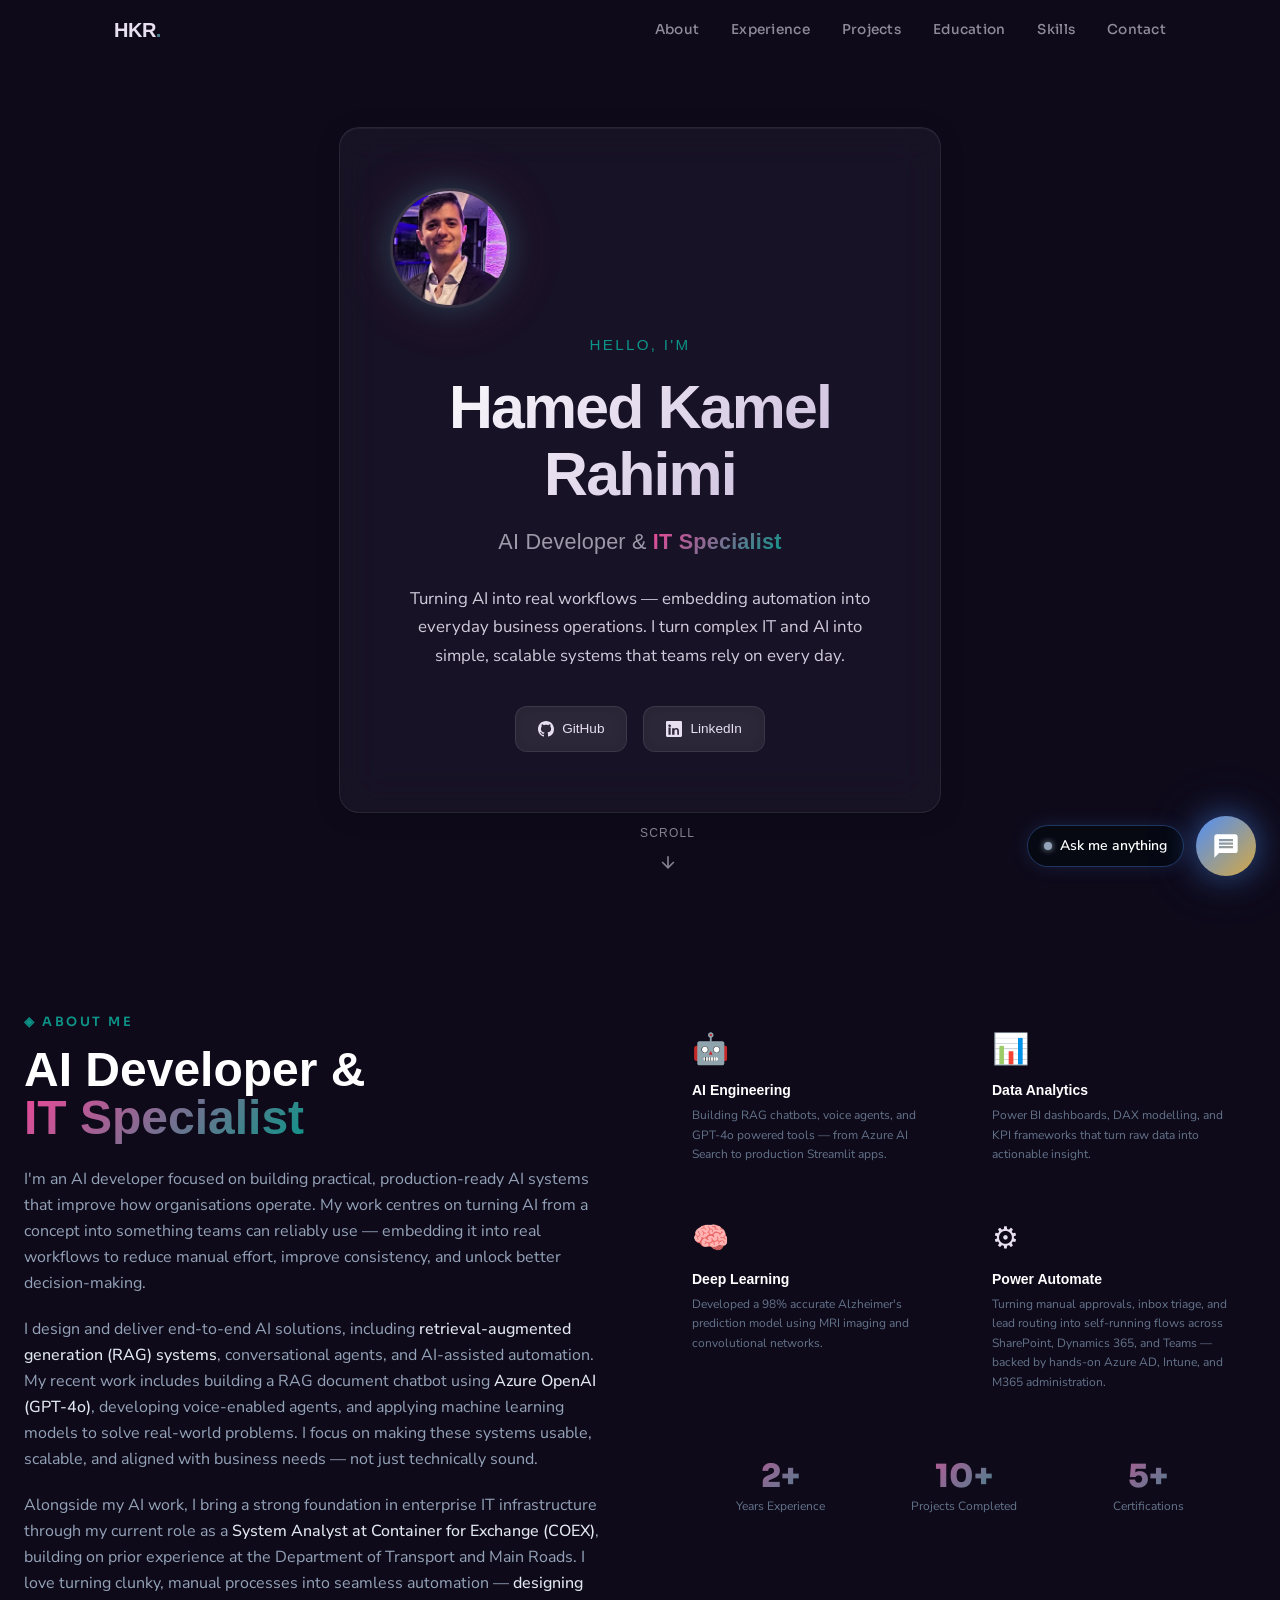
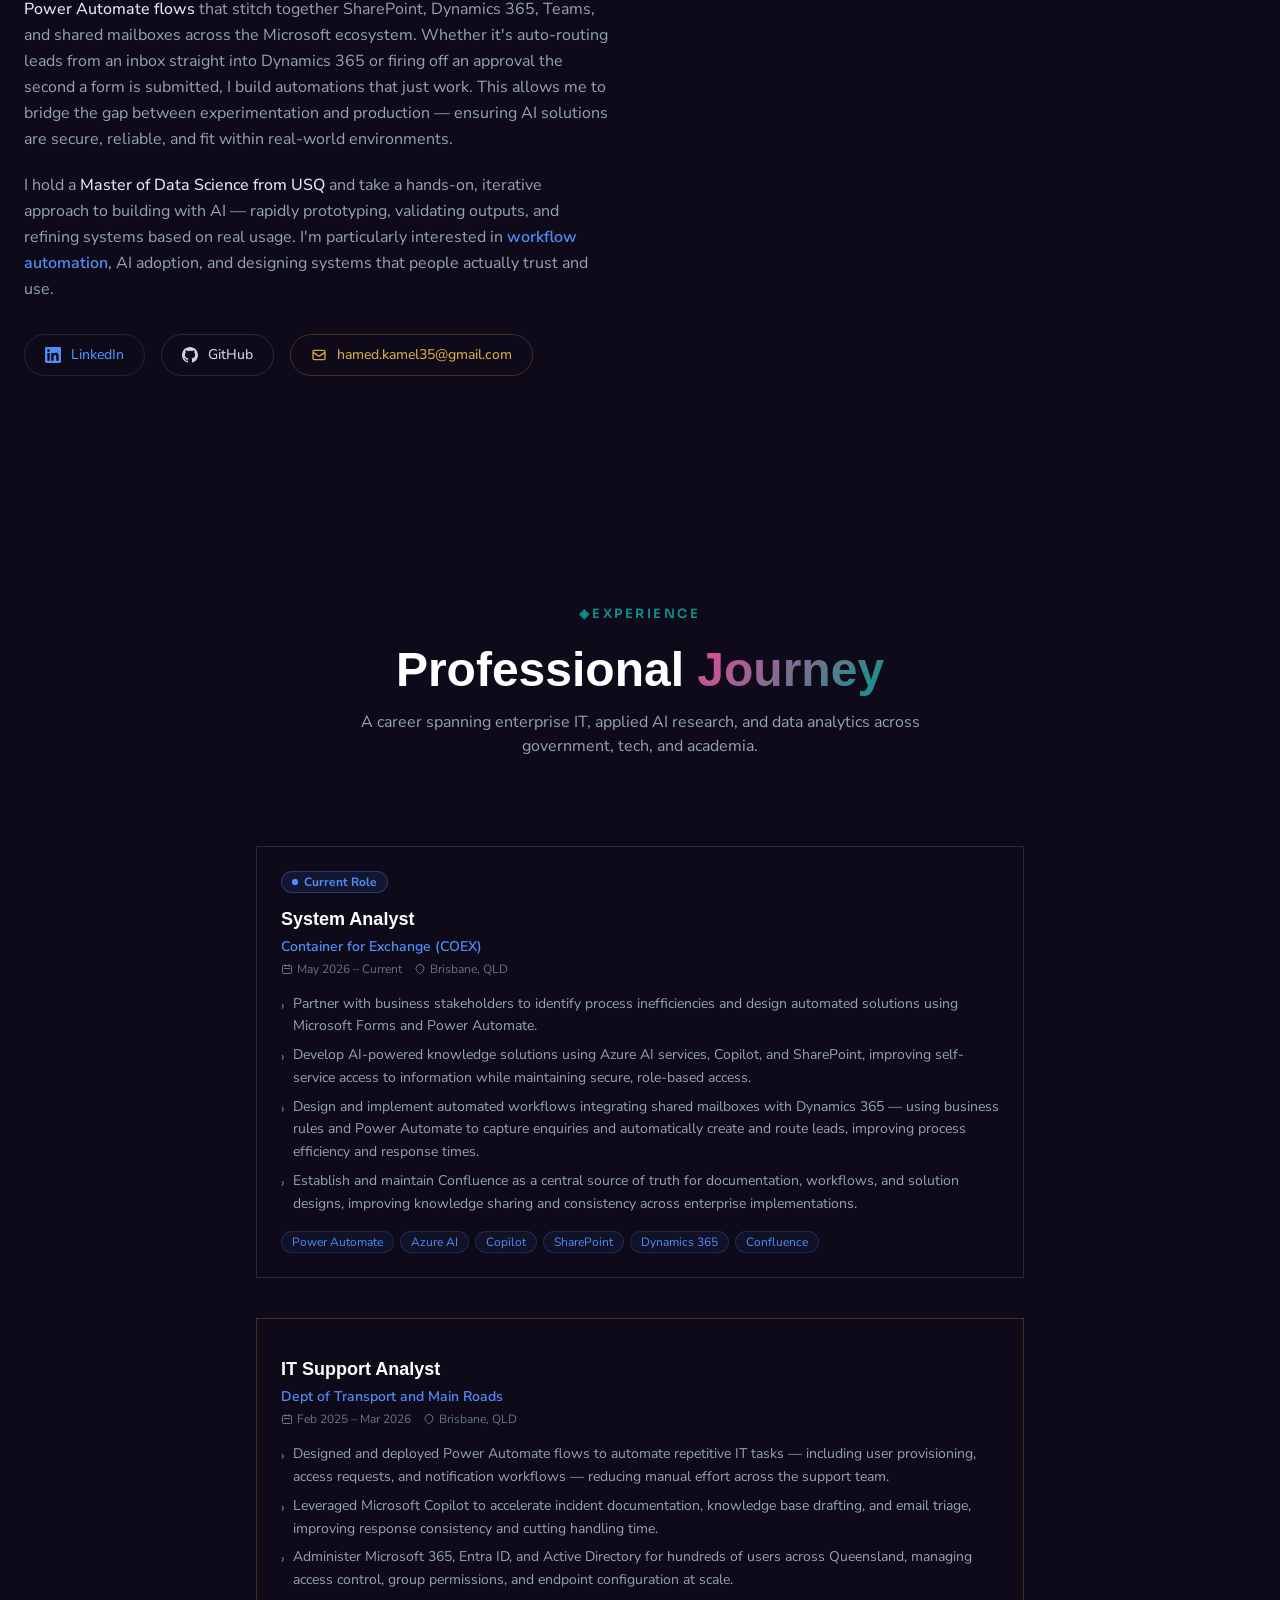
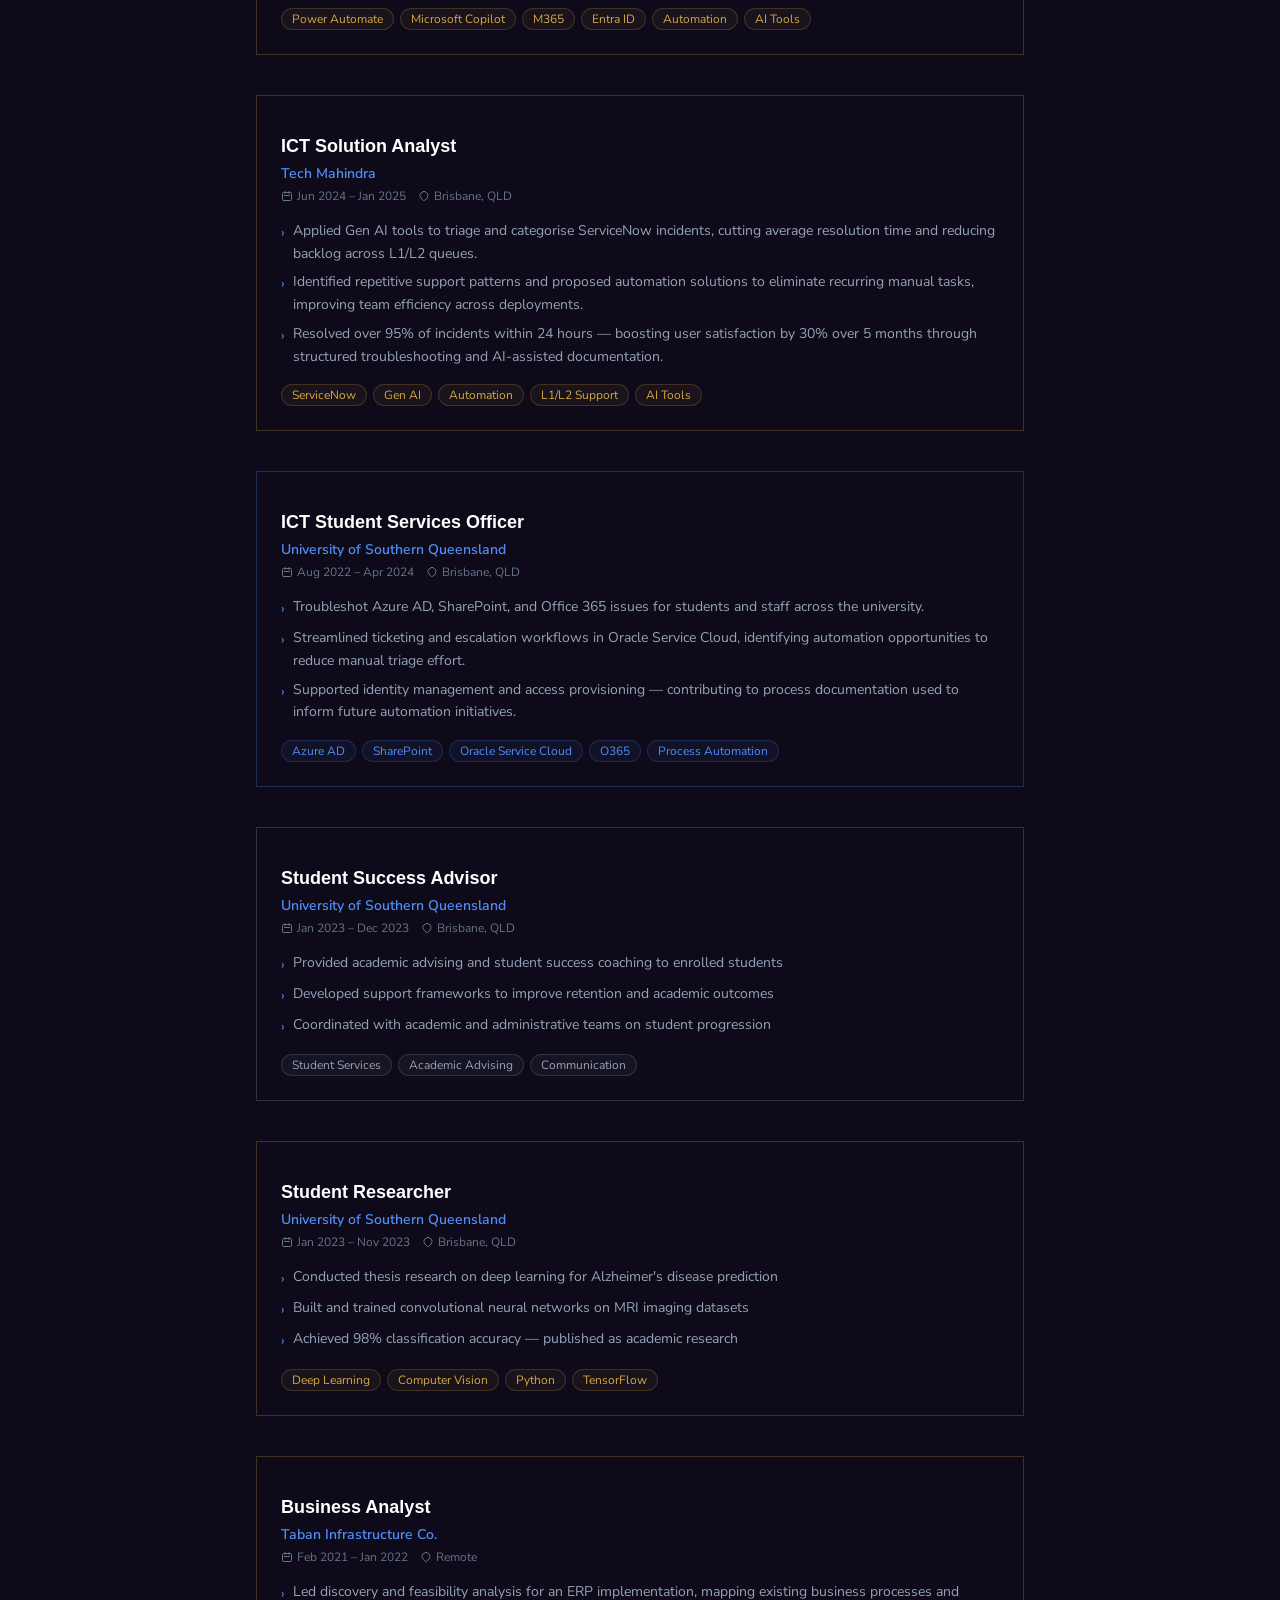
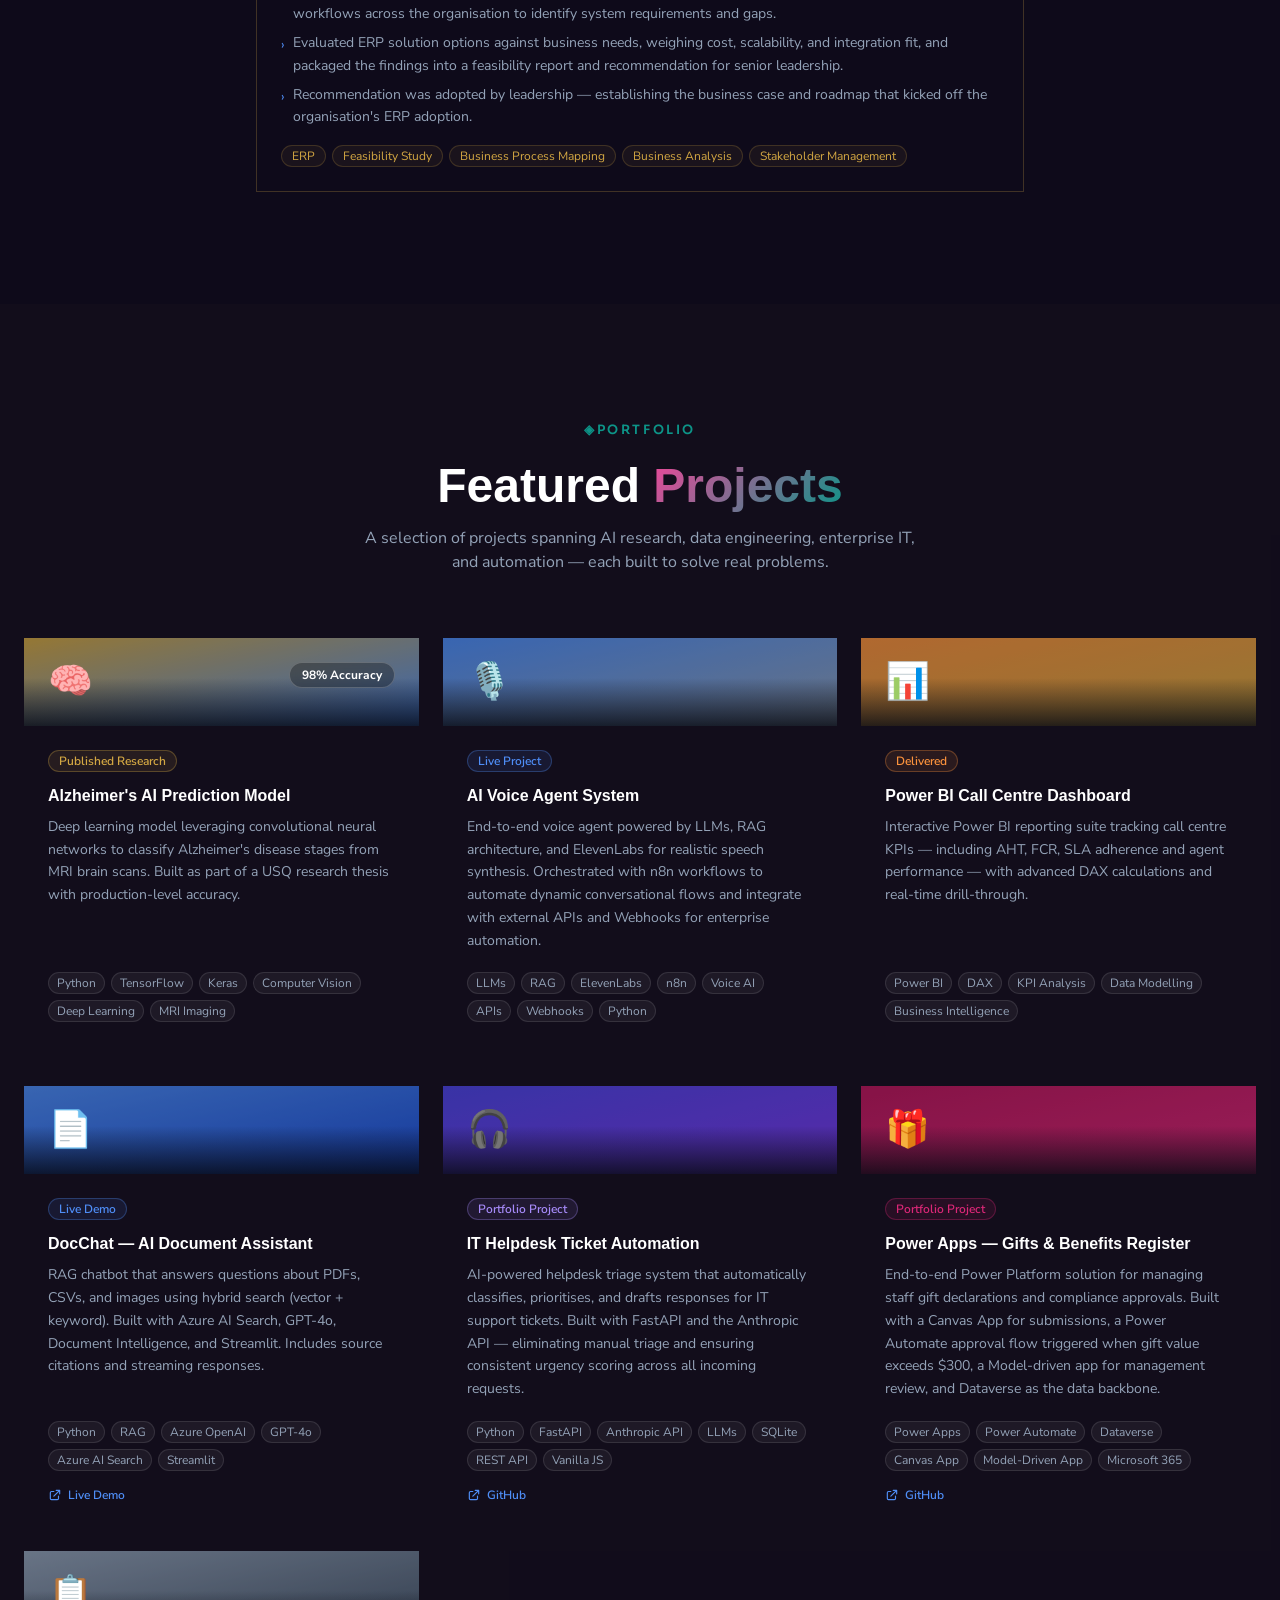
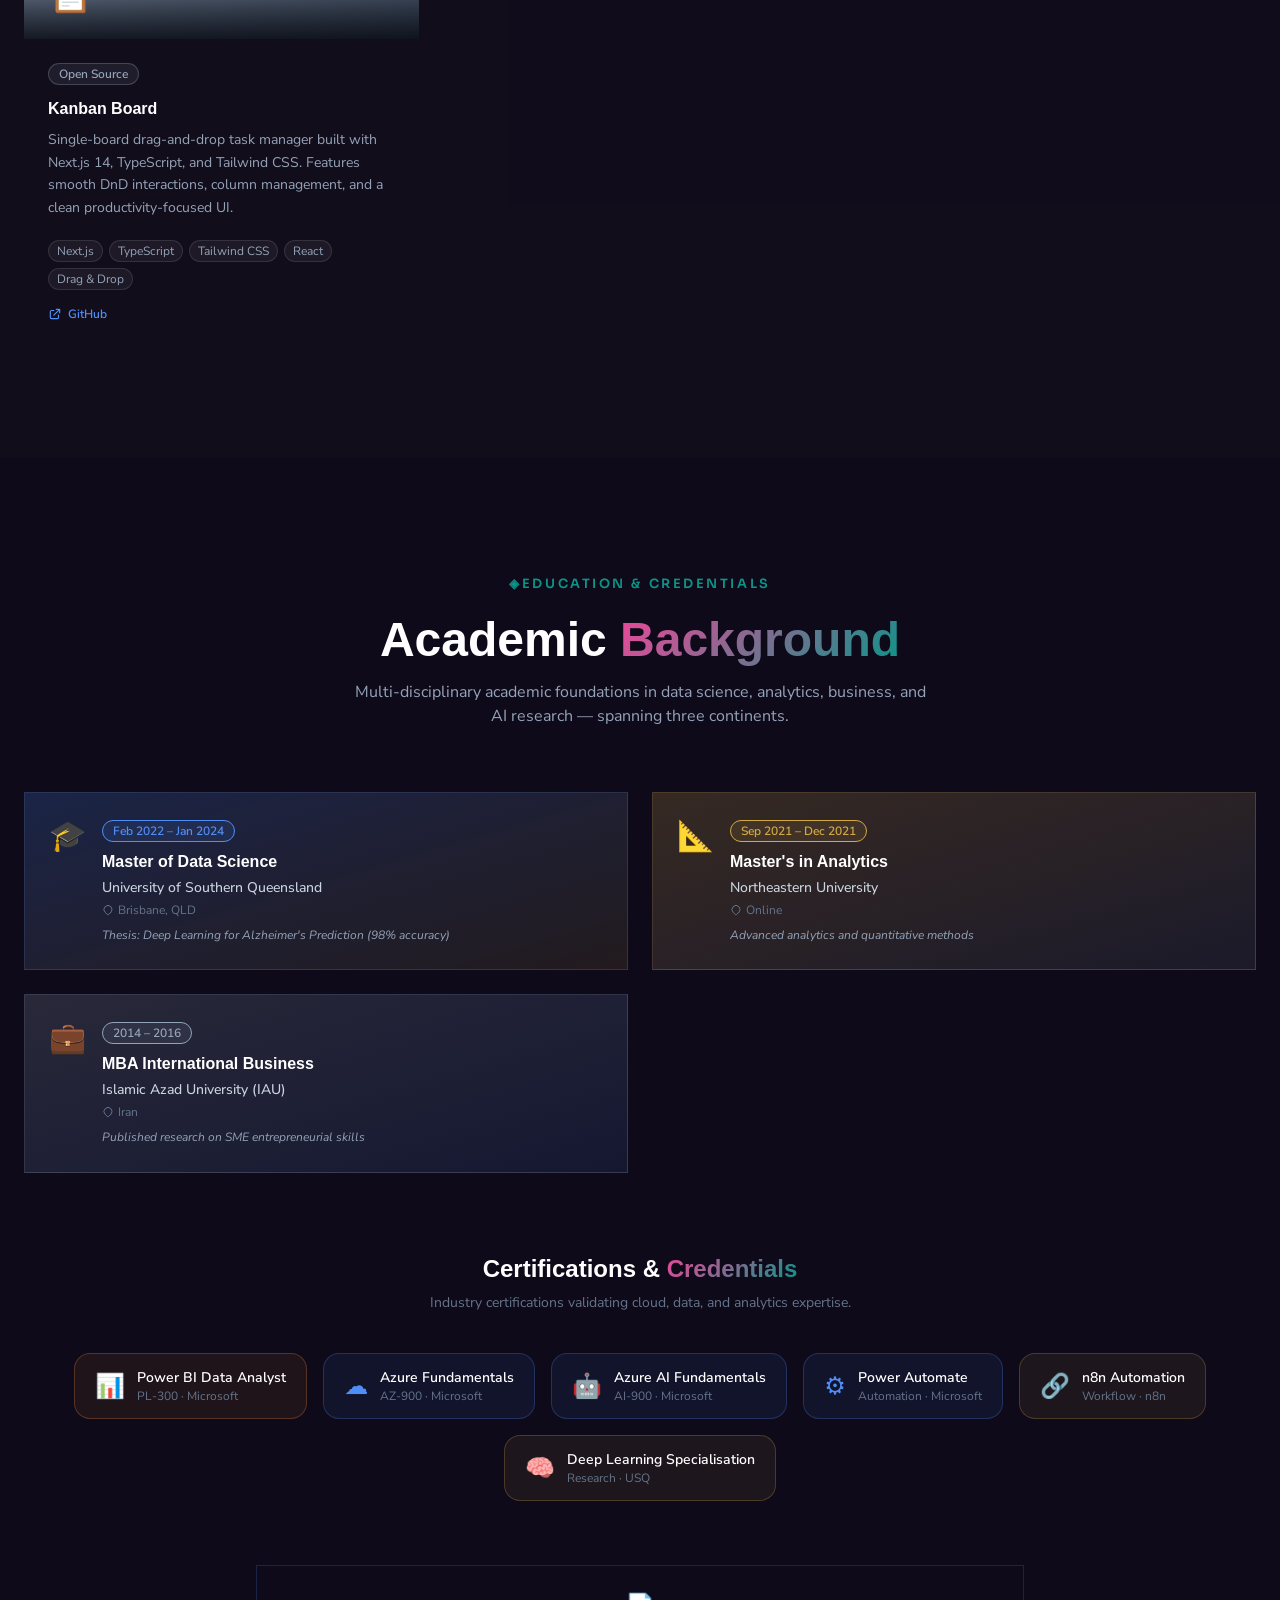
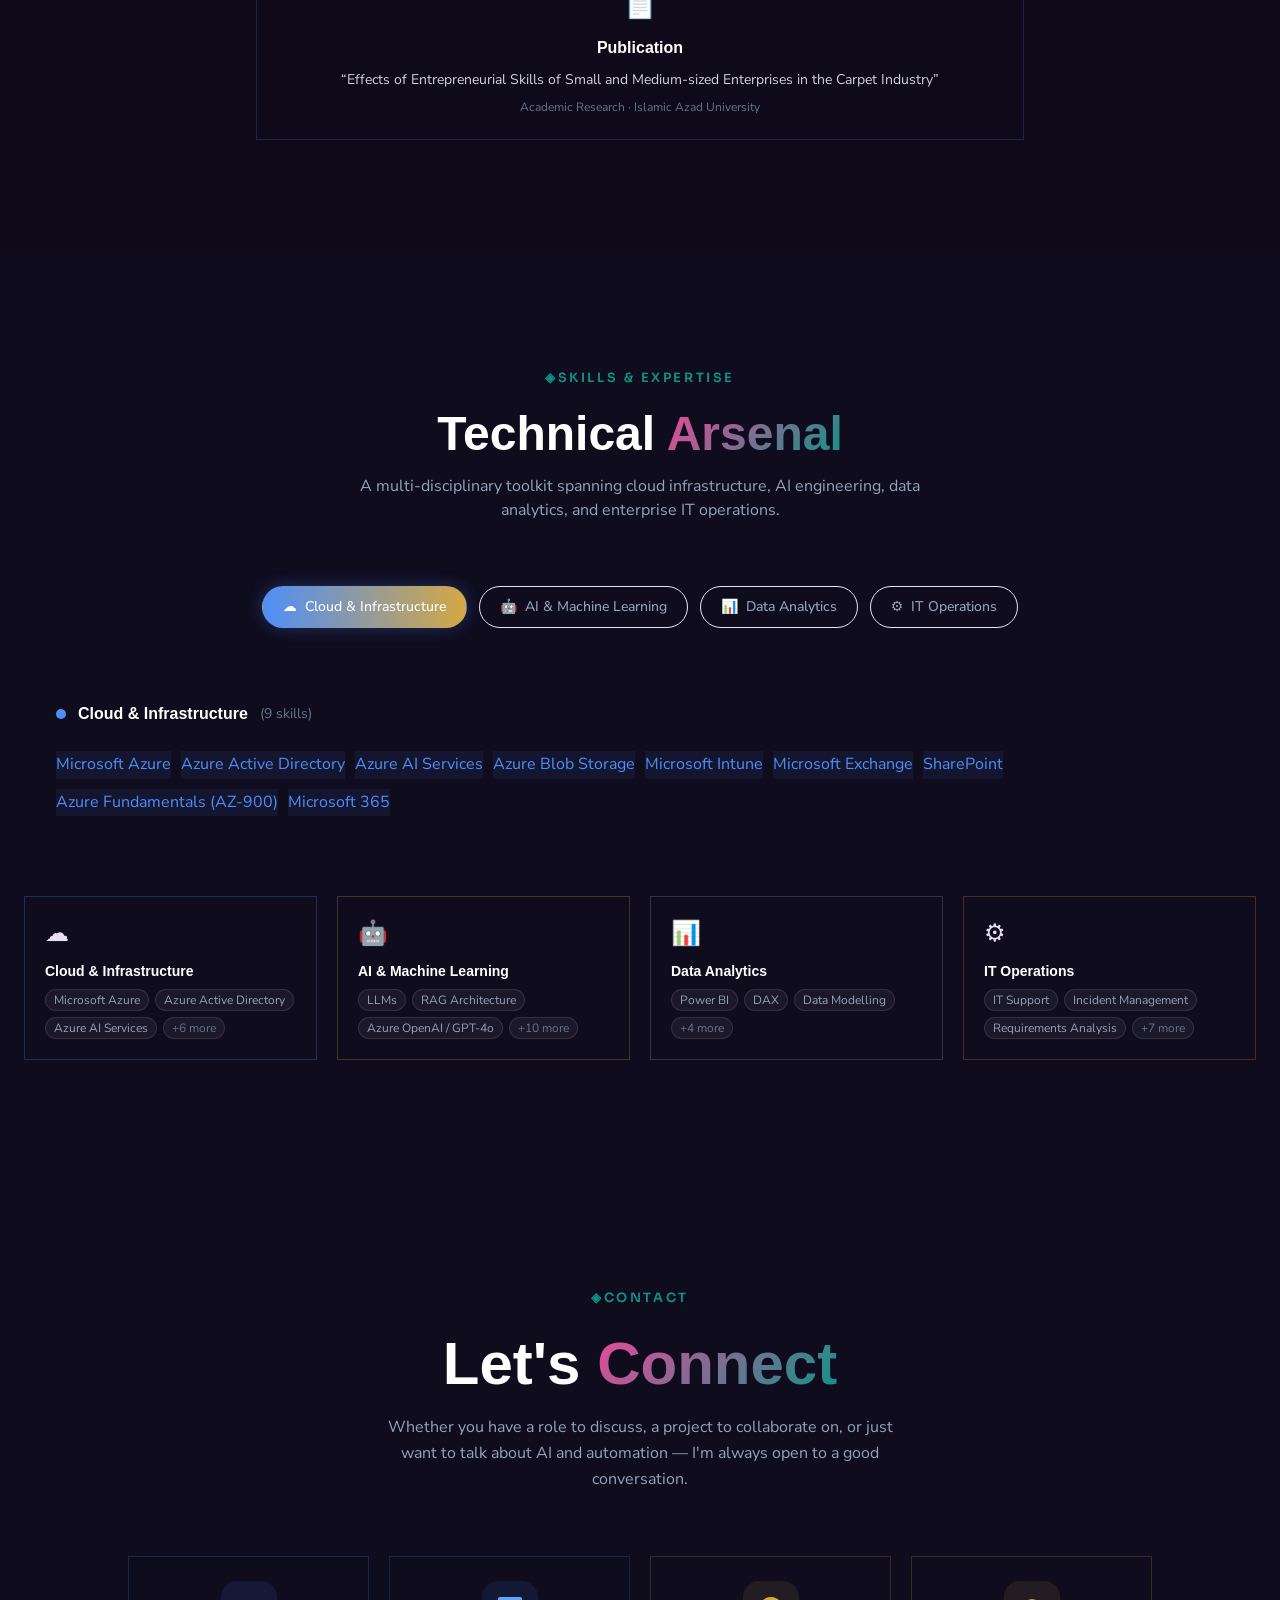
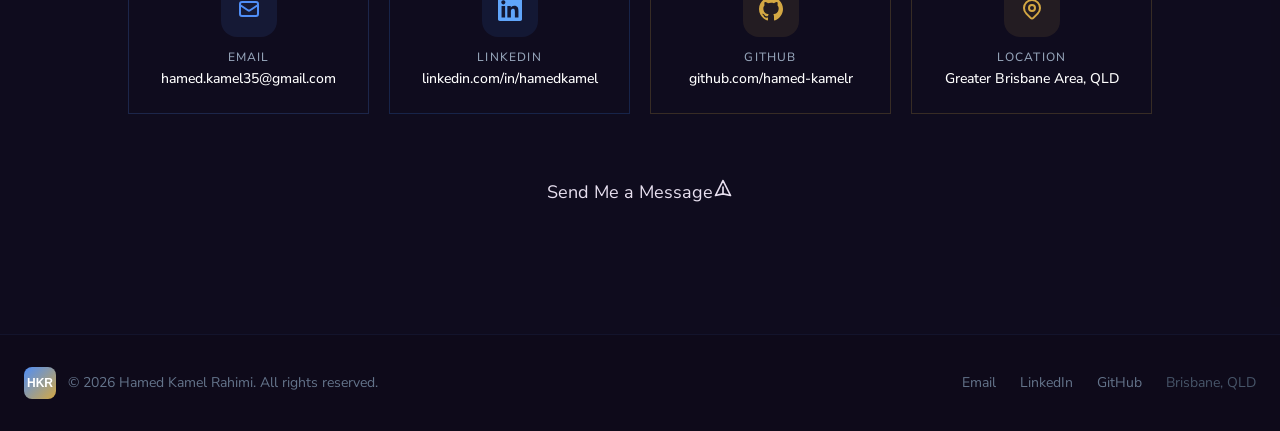
==== commit b8a8905b: "deploy: 90b1b4084fcad3011e6a3960a4ca145d1b3bd6c7" ====
--- a/index.html
+++ b/index.html
@@ -1 +1 @@
-<!DOCTYPE html><html lang="en"><head><meta charSet="utf-8"/><meta name="viewport" content="width=device-width, initial-scale=1"/><link rel="preload" as="image" href="/photo.jpg"/><link rel="stylesheet" href="/_next/static/css/5c6264fa4526f954.css" data-precedence="next"/><link rel="preload" as="script" fetchPriority="low" href="/_next/static/chunks/webpack-889906d2d9470bce.js"/><script src="/_next/static/chunks/fd9d1056-23bdddb1df3a91c8.js" async=""></script><script src="/_next/static/chunks/23-062fa369b8d35502.js" async=""></script><script src="/_next/static/chunks/main-app-782dea0e6e1b5ff3.js" async=""></script><script src="/_next/static/chunks/app/page-317dee54276e2744.js" async=""></script><link rel="preconnect" href="https://fonts.googleapis.com"/><link rel="preconnect" href="https://fonts.gstatic.com" crossorigin="anonymous"/><title>Hamed Kamel Rahimi | AI Developer &amp; IT Specialist</title><meta name="description" content="Portfolio of Hamed Kamel Rahimi — IT Support Analyst at the Queensland Government, AI &amp; Automation Engineer, and Data Science professional based in Greater Brisbane, QLD. Specialising in Azure, LLMs, RAG, deep learning, and Power BI."/><meta name="author" content="Hamed Kamel Rahimi"/><meta name="keywords" content="Hamed Kamel Rahimi,IT Specialist,AI Engineer,Power BI,Azure,Brisbane,Data Science,LLM,RAG,Deep Learning,Machine Learning,Queensland Government"/><meta property="og:title" content="Hamed Kamel Rahimi | AI Developer &amp; IT Specialist"/><meta property="og:description" content="IT Support Analyst (Queensland Government) and AI Engineer based in Brisbane, QLD. Expert in Azure, Power BI, LLMs, RAG, and enterprise IT."/><meta property="og:type" content="website"/><meta name="twitter:card" content="summary"/><meta name="twitter:title" content="Hamed Kamel Rahimi | AI Developer &amp; IT Specialist"/><meta name="twitter:description" content="IT Support Analyst (Queensland Government) and AI Engineer based in Brisbane, QLD. Expert in Azure, Power BI, LLMs, RAG, and enterprise IT."/><script src="/_next/static/chunks/polyfills-78c92fac7aa8fdd8.js" noModule=""></script></head><body><main><nav class="fixed top-0 left-0 right-0 z-50 py-4 transition-all duration-400 bg-transparent"><div class="max-w-[1100px] mx-auto px-6 flex items-center justify-between"><a href="#hero" class="font-heading font-bold text-xl text-[#e8e0f0] no-underline tracking-tight">HKR<span class="gradient-text">.</span></a><ul class="hidden md:flex gap-8 list-none"><li><a href="#about" class="nav-link">About</a></li><li><a href="#experience" class="nav-link">Experience</a></li><li><a href="#portfolio" class="nav-link">Projects</a></li><li><a href="#education" class="nav-link">Education</a></li><li><a href="#skills" class="nav-link">Skills</a></li><li><a href="#contact" class="nav-link">Contact</a></li></ul><button class="md:hidden flex flex-col gap-[5px] p-2 bg-transparent border-none cursor-pointer" aria-label="Toggle menu"><span class="block w-6 h-0.5 bg-[#e8e0f0] rounded-sm transition-all duration-300 "></span><span class="block w-6 h-0.5 bg-[#e8e0f0] rounded-sm transition-all duration-300 "></span><span class="block w-6 h-0.5 bg-[#e8e0f0] rounded-sm transition-all duration-300 "></span></button></div><div class="md:hidden overflow-hidden transition-all duration-300 max-h-0"><div class="max-w-[1100px] mx-auto px-6 flex flex-col gap-1 pt-4"><a href="#about" class="px-3 py-2.5 rounded-lg text-[rgba(232,224,240,0.6)] hover:text-[#e8e0f0] transition-colors font-heading text-sm font-medium no-underline">About</a><a href="#experience" class="px-3 py-2.5 rounded-lg text-[rgba(232,224,240,0.6)] hover:text-[#e8e0f0] transition-colors font-heading text-sm font-medium no-underline">Experience</a><a href="#portfolio" class="px-3 py-2.5 rounded-lg text-[rgba(232,224,240,0.6)] hover:text-[#e8e0f0] transition-colors font-heading text-sm font-medium no-underline">Projects</a><a href="#education" class="px-3 py-2.5 rounded-lg text-[rgba(232,224,240,0.6)] hover:text-[#e8e0f0] transition-colors font-heading text-sm font-medium no-underline">Education</a><a href="#skills" class="px-3 py-2.5 rounded-lg text-[rgba(232,224,240,0.6)] hover:text-[#e8e0f0] transition-colors font-heading text-sm font-medium no-underline">Skills</a><a href="#contact" class="px-3 py-2.5 rounded-lg text-[rgba(232,224,240,0.6)] hover:text-[#e8e0f0] transition-colors font-heading text-sm font-medium no-underline">Contact</a></div></div></nav><section id="hero" class="min-h-screen flex items-center justify-center pt-[120px] pb-[80px]"><div class="max-w-[1100px] mx-auto px-6"><div class="hero-card glass reveal text-center py-[60px] px-[50px] max-w-[720px] mx-auto relative"><img src="/photo.jpg" alt="Hamed Kamel Rahimi" class="hero-photo"/><p class="font-heading text-[0.95rem] font-medium text-[#0d9488] tracking-[0.15em] uppercase mb-4">Hello, I&#x27;m</p><h1 class="font-heading font-extrabold leading-[1.1] mb-2" style="font-size:clamp(2.2rem, 5vw, 3.8rem);letter-spacing:-0.03em;background:linear-gradient(135deg, #ffffff 0%, #e8e0f0 40%, #c4b5d8 100%);-webkit-background-clip:text;-webkit-text-fill-color:transparent;background-clip:text">Hamed Kamel<span class="block">Rahimi</span></h1><p class="font-heading font-normal mt-4 mb-6" style="font-size:clamp(1rem, 2.5vw, 1.35rem);color:rgba(232, 224, 240, 0.65);letter-spacing:0.01em">AI Developer &amp; <em class="not-italic font-semibold gradient-text">IT Specialist</em></p><p class="text-[1.05rem] text-[rgba(232,224,240,0.9)] max-w-[500px] mx-auto mb-9 leading-[1.7]">Turning AI into real workflows — embedding automation into everyday business operations. I turn complex IT and AI into simple, scalable systems that teams rely on every day.</p><div class="flex gap-4 justify-center flex-wrap"><a href="https://github.com/hamed-kamelr" class="inline-flex items-center gap-2 py-2.5 px-[22px] rounded-xl font-heading text-[0.85rem] font-medium no-underline text-[#e8e0f0] bg-[rgba(255,255,255,0.06)] border border-[rgba(255,255,255,0.1)] backdrop-blur-[10px] transition-all duration-300 hover:bg-[rgba(255,255,255,0.12)] hover:border-[rgba(255,255,255,0.2)] hover:-translate-y-0.5"><svg class="w-4 h-4 shrink-0" viewBox="0 0 24 24" fill="currentColor"><path d="M12 0C5.37 0 0 5.37 0 12c0 5.31 3.435 9.795 8.205 11.385.6.105.825-.255.825-.57 0-.285-.015-1.23-.015-2.235-3.015.555-3.795-.735-4.035-1.41-.135-.345-.72-1.41-1.23-1.695-.42-.225-1.02-.78-.015-.795.945-.015 1.62.87 1.845 1.23 1.08 1.815 2.805 1.305 3.495.99.105-.78.42-1.305.765-1.605-2.67-.3-5.46-1.335-5.46-5.925 0-1.305.465-2.385 1.23-3.225-.12-.3-.54-1.53.12-3.18 0 0 1.005-.315 3.3 1.23.96-.27 1.98-.405 3-.405s2.04.135 3 .405c2.295-1.56 3.3-1.23 3.3-1.23.66 1.65.24 2.88.12 3.18.765.84 1.23 1.905 1.23 3.225 0 4.605-2.805 5.625-5.475 5.925.435.375.81 1.095.81 2.22 0 1.605-.015 2.895-.015 3.3 0 .315.225.69.825.57A12.02 12.02 0 0024 12c0-6.63-5.37-12-12-12z"></path></svg>GitHub</a><a href="https://www.linkedin.com/in/hamedkamel" class="inline-flex items-center gap-2 py-2.5 px-[22px] rounded-xl font-heading text-[0.85rem] font-medium no-underline text-[#e8e0f0] bg-[rgba(255,255,255,0.06)] border border-[rgba(255,255,255,0.1)] backdrop-blur-[10px] transition-all duration-300 hover:bg-[rgba(255,255,255,0.12)] hover:border-[rgba(255,255,255,0.2)] hover:-translate-y-0.5"><svg class="w-4 h-4 shrink-0" viewBox="0 0 24 24" fill="currentColor"><path d="M20.447 20.452h-3.554v-5.569c0-1.328-.475-2.236-1.986-2.236-1.081 0-1.722.722-2.004 1.418-.103.249-.129.597-.129.946v5.441h-3.554s.05-8.836 0-9.753h3.554v1.383c.43-.664 1.199-1.61 2.919-1.61 2.135 0 3.74 1.398 3.74 4.402v5.578zM5.337 8.855c-1.144 0-1.915-.762-1.915-1.715 0-.955.77-1.715 1.914-1.715.145 0 .287.01.424.03 1.144 0 1.914.76 1.914 1.715 0 .953-.771 1.715-1.915 1.715zm1.6 11.597H3.738V9.567h3.199v10.885zM22.225 0H1.771C.792 0 0 .774 0 1.729v20.542C0 23.227.792 24 1.771 24h20.451C23.2 24 24 23.227 24 22.271V1.729C24 .774 23.2 0 22.222 0h.003z"></path></svg>LinkedIn</a></div><div class="absolute -bottom-[60px] left-1/2 flex flex-col items-center gap-2 text-[rgba(232,224,240,0.55)] text-[0.75rem] font-heading tracking-[0.1em]" style="animation:scrollHint 2.5s ease-in-out infinite"><span>SCROLL</span><svg class="w-5 h-5" viewBox="0 0 24 24" fill="none" stroke="currentColor" stroke-width="2"><path d="M12 5v14M19 12l-7 7-7-7"></path></svg></div></div></div></section><section id="about" class="py-28 px-6 max-w-7xl mx-auto"><div class="grid lg:grid-cols-2 gap-16 items-start"><div><div class="section-label reveal"><span>◈</span> About Me</div><h2 class="reveal font-heading font-bold text-4xl sm:text-5xl text-white mb-6 leading-tight">AI Developer &amp;<br/><span class="gradient-text">IT Specialist</span></h2><p class="reveal text-slate-400 leading-relaxed mb-5 text-base">I&#x27;m an AI developer focused on building practical, production-ready AI systems that improve how organisations operate. My work centres on turning AI from a concept into something teams can reliably use — embedding it into real workflows to reduce manual effort, improve consistency, and unlock better decision-making.</p><p class="reveal text-slate-400 leading-relaxed mb-5 text-base">I design and deliver end-to-end AI solutions, including<!-- --> <span class="text-slate-200 font-medium">retrieval-augmented generation (RAG) systems</span>, conversational agents, and AI-assisted automation. My recent work includes building a RAG document chatbot using<!-- --> <span class="text-slate-200 font-medium">Azure OpenAI (GPT-4o)</span>, developing voice-enabled agents, and applying machine learning models to solve real-world problems. I focus on making these systems usable, scalable, and aligned with business needs — not just technically sound.</p><p class="reveal text-slate-400 leading-relaxed mb-5 text-base">Alongside my AI work, I bring a strong foundation in enterprise IT infrastructure through my current role as a<!-- --> <span class="text-slate-200 font-medium">System Analyst at Container for Exchange (COEX)</span>, building on prior experience at the Department of Transport and Main Roads. I love turning clunky, manual processes into seamless automation —<!-- --> <span class="text-slate-200 font-medium">designing Power Automate flows</span> that stitch together SharePoint, Dynamics 365, Teams, and shared mailboxes across the Microsoft ecosystem. Whether it&#x27;s auto-routing leads from an inbox straight into Dynamics 365 or firing off an approval the second a form is submitted, I build automations that just work. This allows me to bridge the gap between experimentation and production — ensuring AI solutions are secure, reliable, and fit within real-world environments.</p><p class="reveal text-slate-400 leading-relaxed mb-8 text-base">I hold a <span class="text-slate-200 font-medium">Master of Data Science from USQ</span> and take a hands-on, iterative approach to building with AI — rapidly prototyping, validating outputs, and refining systems based on real usage. I&#x27;m particularly interested in<!-- --> <span class="text-[#4f8ef7] font-semibold">workflow automation</span>, AI adoption, and designing systems that people actually trust and use.</p><div class="reveal flex flex-wrap gap-4"><a href="https://www.linkedin.com/in/hamedkamel" class="flex items-center gap-2.5 px-5 py-2.5 rounded-full glass-card border border-[rgba(79,142,247,0.2)] text-[#4f8ef7] text-sm font-medium hover:border-[#4f8ef7] hover:bg-[rgba(79,142,247,0.08)] transition-all"><svg class="w-4 h-4" fill="currentColor" viewBox="0 0 24 24"><path d="M20.447 20.452h-3.554v-5.569c0-1.328-.027-3.037-1.852-3.037-1.853 0-2.136 1.445-2.136 2.939v5.667H9.351V9h3.414v1.561h.046c.477-.9 1.637-1.85 3.37-1.85 3.601 0 4.267 2.37 4.267 5.455v6.286zM5.337 7.433c-1.144 0-2.063-.926-2.063-2.065 0-1.138.92-2.063 2.063-2.063 1.14 0 2.064.925 2.064 2.063 0 1.139-.925 2.065-2.064 2.065zm1.782 13.019H3.555V9h3.564v11.452zM22.225 0H1.771C.792 0 0 .774 0 1.729v20.542C0 23.227.792 24 1.771 24h20.451C23.2 24 24 23.227 24 22.271V1.729C24 .774 23.2 0 22.222 0h.003z"></path></svg>LinkedIn</a><a href="https://github.com/hamed-kamelr" class="flex items-center gap-2.5 px-5 py-2.5 rounded-full glass-card border border-[rgba(148,163,184,0.2)] text-slate-300 text-sm font-medium hover:border-[rgba(148,163,184,0.5)] hover:bg-[rgba(148,163,184,0.06)] transition-all"><svg class="w-4 h-4" fill="currentColor" viewBox="0 0 24 24"><path d="M12 0C5.374 0 0 5.373 0 12c0 5.302 3.438 9.8 8.207 11.387.599.111.793-.261.793-.577v-2.234c-3.338.726-4.033-1.416-4.033-1.416-.546-1.387-1.333-1.756-1.333-1.756-1.089-.745.083-.729.083-.729 1.205.084 1.839 1.237 1.839 1.237 1.07 1.834 2.807 1.304 3.492.997.107-.775.418-1.305.762-1.604-2.665-.305-5.467-1.334-5.467-5.931 0-1.311.469-2.381 1.236-3.221-.124-.303-.535-1.524.117-3.176 0 0 1.008-.322 3.301 1.23A11.509 11.509 0 0112 5.803c1.02.005 2.047.138 3.006.404 2.291-1.552 3.297-1.23 3.297-1.23.653 1.653.242 2.874.118 3.176.77.84 1.235 1.911 1.235 3.221 0 4.609-2.807 5.624-5.479 5.921.43.372.823 1.102.823 2.222v3.293c0 .319.192.694.801.576C20.566 21.797 24 17.3 24 12c0-6.627-5.373-12-12-12z"></path></svg>GitHub</a><a href="mailto:hamed.kamel35@gmail.com" class="flex items-center gap-2.5 px-5 py-2.5 rounded-full glass-card border border-[rgba(212,168,67,0.25)] text-[#d4a843] text-sm font-medium hover:border-[#d4a843] hover:bg-[rgba(212,168,67,0.08)] transition-all"><svg class="w-4 h-4" fill="none" stroke="currentColor" viewBox="0 0 24 24"><path stroke-linecap="round" stroke-linejoin="round" stroke-width="2" d="M3 8l7.89 5.26a2 2 0 002.22 0L21 8M5 19h14a2 2 0 002-2V7a2 2 0 00-2-2H5a2 2 0 00-2 2v10a2 2 0 002 2z"></path></svg>hamed.kamel35@gmail.com</a></div></div><div class="space-y-6"><div class="grid grid-cols-2 gap-4"><div class="reveal glass-card p-5 hover:border-[rgba(79,142,247,0.3)] hover:-translate-y-1 transition-all duration-300" style="transition-delay:0ms"><div class="text-3xl mb-3">🤖</div><h3 class="font-heading font-semibold text-white text-sm mb-1.5">AI Engineering</h3><p class="text-slate-500 text-xs leading-relaxed">Building RAG chatbots, voice agents, and GPT-4o powered tools — from Azure AI Search to production Streamlit apps.</p></div><div class="reveal glass-card p-5 hover:border-[rgba(79,142,247,0.3)] hover:-translate-y-1 transition-all duration-300" style="transition-delay:80ms"><div class="text-3xl mb-3">📊</div><h3 class="font-heading font-semibold text-white text-sm mb-1.5">Data Analytics</h3><p class="text-slate-500 text-xs leading-relaxed">Power BI dashboards, DAX modelling, and KPI frameworks that turn raw data into actionable insight.</p></div><div class="reveal glass-card p-5 hover:border-[rgba(79,142,247,0.3)] hover:-translate-y-1 transition-all duration-300" style="transition-delay:160ms"><div class="text-3xl mb-3">🧠</div><h3 class="font-heading font-semibold text-white text-sm mb-1.5">Deep Learning</h3><p class="text-slate-500 text-xs leading-relaxed">Developed a 98% accurate Alzheimer&#x27;s prediction model using MRI imaging and convolutional networks.</p></div><div class="reveal glass-card p-5 hover:border-[rgba(79,142,247,0.3)] hover:-translate-y-1 transition-all duration-300" style="transition-delay:240ms"><div class="text-3xl mb-3">⚙️</div><h3 class="font-heading font-semibold text-white text-sm mb-1.5">Power Automate</h3><p class="text-slate-500 text-xs leading-relaxed">Turning manual approvals, inbox triage, and lead routing into self-running flows across SharePoint, Dynamics 365, and Teams — backed by hands-on Azure AD, Intune, and M365 administration.</p></div></div><div class="reveal glass-card p-6 grid grid-cols-3 gap-4"><div class="text-center"><div class="stat-number text-3xl">2+</div><div class="text-slate-500 text-xs mt-1">Years Experience</div></div><div class="text-center"><div class="stat-number text-3xl">10+</div><div class="text-slate-500 text-xs mt-1">Projects Completed</div></div><div class="text-center"><div class="stat-number text-3xl">5+</div><div class="text-slate-500 text-xs mt-1">Certifications</div></div></div></div></div></section><section id="journey" class="py-28 px-6"><div class="max-w-6xl mx-auto"><div class="text-center mb-20"><div class="section-label reveal inline-flex"><span>◈</span> Experience</div><h2 class="reveal font-heading font-bold text-4xl sm:text-5xl text-white mt-2 mb-4">Professional <span class="gradient-text">Journey</span></h2><p class="reveal text-slate-400 max-w-xl mx-auto text-base">A career spanning enterprise IT, applied AI research, and data analytics across government, tech, and academia.</p></div><div class="relative max-w-3xl mx-auto"><div class="space-y-8"><div class="reveal relative flex items-start gap-6" style="transition-delay:0ms"><div class="w-full pt-2"><div class="glass-card p-6 border border-[rgba(79,142,247,0.25)] hover:-translate-y-1 hover:border-opacity-60 transition-all duration-300"><div class="flex flex-wrap items-start gap-2 mb-3"><span class="px-2.5 py-0.5 rounded-full text-xs font-bold border bg-[rgba(79,142,247,0.1)] text-[#4f8ef7] border-[rgba(79,142,247,0.3)] flex items-center gap-1.5"><span class="relative flex h-1.5 w-1.5"><span class="animate-ping absolute inline-flex h-full w-full rounded-full bg-current opacity-75"></span><span class="relative inline-flex rounded-full h-1.5 w-1.5 bg-current"></span></span>Current Role</span></div><h3 class="font-heading font-bold text-white text-lg mb-1">System Analyst</h3><p class="text-[#4f8ef7] font-semibold text-sm mb-1">Container for Exchange (COEX)</p><div class="flex flex-wrap gap-3 text-slate-500 text-xs mb-4"><span class="flex items-center gap-1"><svg class="w-3 h-3" fill="none" stroke="currentColor" viewBox="0 0 24 24"><path stroke-linecap="round" stroke-linejoin="round" stroke-width="2" d="M8 7V3m8 4V3m-9 8h10M5 21h14a2 2 0 002-2V7a2 2 0 00-2-2H5a2 2 0 00-2 2v12a2 2 0 002 2z"></path></svg>May 2026 – Current</span><span class="flex items-center gap-1"><svg class="w-3 h-3" fill="none" stroke="currentColor" viewBox="0 0 24 24"><path stroke-linecap="round" stroke-linejoin="round" stroke-width="2" d="M17.657 16.657L13.414 20.9a1.998 1.998 0 01-2.827 0l-4.244-4.243a8 8 0 1111.314 0z"></path></svg>Brisbane, QLD</span></div><ul class="space-y-1.5 mb-4"><li class="flex gap-2 text-slate-400 text-sm leading-relaxed"><span class="text-[#4f8ef7] mt-0.5 shrink-0">›</span>Partner with business stakeholders to identify process inefficiencies and design automated solutions using Microsoft Forms and Power Automate.</li><li class="flex gap-2 text-slate-400 text-sm leading-relaxed"><span class="text-[#4f8ef7] mt-0.5 shrink-0">›</span>Develop AI-powered knowledge solutions using Azure AI services, Copilot, and SharePoint, improving self-service access to information while maintaining secure, role-based access.</li><li class="flex gap-2 text-slate-400 text-sm leading-relaxed"><span class="text-[#4f8ef7] mt-0.5 shrink-0">›</span>Design and implement automated workflows integrating shared mailboxes with Dynamics 365 — using business rules and Power Automate to capture enquiries and automatically create and route leads, improving process efficiency and response times.</li><li class="flex gap-2 text-slate-400 text-sm leading-relaxed"><span class="text-[#4f8ef7] mt-0.5 shrink-0">›</span>Establish and maintain Confluence as a central source of truth for documentation, workflows, and solution designs, improving knowledge sharing and consistency across enterprise implementations.</li></ul><div class="flex flex-wrap gap-1.5"><span class="text-xs px-2.5 py-0.5 rounded-full border bg-[rgba(79,142,247,0.06)] text-[#4f8ef7] border-[rgba(79,142,247,0.2)]">Power Automate</span><span class="text-xs px-2.5 py-0.5 rounded-full border bg-[rgba(79,142,247,0.06)] text-[#4f8ef7] border-[rgba(79,142,247,0.2)]">Azure AI</span><span class="text-xs px-2.5 py-0.5 rounded-full border bg-[rgba(79,142,247,0.06)] text-[#4f8ef7] border-[rgba(79,142,247,0.2)]">Copilot</span><span class="text-xs px-2.5 py-0.5 rounded-full border bg-[rgba(79,142,247,0.06)] text-[#4f8ef7] border-[rgba(79,142,247,0.2)]">SharePoint</span><span class="text-xs px-2.5 py-0.5 rounded-full border bg-[rgba(79,142,247,0.06)] text-[#4f8ef7] border-[rgba(79,142,247,0.2)]">Dynamics 365</span><span class="text-xs px-2.5 py-0.5 rounded-full border bg-[rgba(79,142,247,0.06)] text-[#4f8ef7] border-[rgba(79,142,247,0.2)]">Confluence</span></div></div></div></div><div class="reveal relative flex items-start gap-6" style="transition-delay:80ms"><div class="w-full pt-2"><div class="glass-card p-6 border border-[rgba(212,168,67,0.25)] hover:-translate-y-1 hover:border-opacity-60 transition-all duration-300"><div class="flex flex-wrap items-start gap-2 mb-3"></div><h3 class="font-heading font-bold text-white text-lg mb-1">IT Support Analyst</h3><p class="text-[#4f8ef7] font-semibold text-sm mb-1">Dept of Transport and Main Roads</p><div class="flex flex-wrap gap-3 text-slate-500 text-xs mb-4"><span class="flex items-center gap-1"><svg class="w-3 h-3" fill="none" stroke="currentColor" viewBox="0 0 24 24"><path stroke-linecap="round" stroke-linejoin="round" stroke-width="2" d="M8 7V3m8 4V3m-9 8h10M5 21h14a2 2 0 002-2V7a2 2 0 00-2-2H5a2 2 0 00-2 2v12a2 2 0 002 2z"></path></svg>Feb 2025 – Mar 2026</span><span class="flex items-center gap-1"><svg class="w-3 h-3" fill="none" stroke="currentColor" viewBox="0 0 24 24"><path stroke-linecap="round" stroke-linejoin="round" stroke-width="2" d="M17.657 16.657L13.414 20.9a1.998 1.998 0 01-2.827 0l-4.244-4.243a8 8 0 1111.314 0z"></path></svg>Brisbane, QLD</span></div><ul class="space-y-1.5 mb-4"><li class="flex gap-2 text-slate-400 text-sm leading-relaxed"><span class="text-[#4f8ef7] mt-0.5 shrink-0">›</span>Designed and deployed Power Automate flows to automate repetitive IT tasks — including user provisioning, access requests, and notification workflows — reducing manual effort across the support team.</li><li class="flex gap-2 text-slate-400 text-sm leading-relaxed"><span class="text-[#4f8ef7] mt-0.5 shrink-0">›</span>Leveraged Microsoft Copilot to accelerate incident documentation, knowledge base drafting, and email triage, improving response consistency and cutting handling time.</li><li class="flex gap-2 text-slate-400 text-sm leading-relaxed"><span class="text-[#4f8ef7] mt-0.5 shrink-0">›</span>Administer Microsoft 365, Entra ID, and Active Directory for hundreds of users across Queensland, managing access control, group permissions, and endpoint configuration at scale.</li></ul><div class="flex flex-wrap gap-1.5"><span class="text-xs px-2.5 py-0.5 rounded-full border bg-[rgba(212,168,67,0.06)] text-[#d4a843] border-[rgba(212,168,67,0.2)]">Power Automate</span><span class="text-xs px-2.5 py-0.5 rounded-full border bg-[rgba(212,168,67,0.06)] text-[#d4a843] border-[rgba(212,168,67,0.2)]">Microsoft Copilot</span><span class="text-xs px-2.5 py-0.5 rounded-full border bg-[rgba(212,168,67,0.06)] text-[#d4a843] border-[rgba(212,168,67,0.2)]">M365</span><span class="text-xs px-2.5 py-0.5 rounded-full border bg-[rgba(212,168,67,0.06)] text-[#d4a843] border-[rgba(212,168,67,0.2)]">Entra ID</span><span class="text-xs px-2.5 py-0.5 rounded-full border bg-[rgba(212,168,67,0.06)] text-[#d4a843] border-[rgba(212,168,67,0.2)]">Automation</span><span class="text-xs px-2.5 py-0.5 rounded-full border bg-[rgba(212,168,67,0.06)] text-[#d4a843] border-[rgba(212,168,67,0.2)]">AI Tools</span></div></div></div></div><div class="reveal relative flex items-start gap-6" style="transition-delay:160ms"><div class="w-full pt-2"><div class="glass-card p-6 border border-[rgba(212,168,67,0.25)] hover:-translate-y-1 hover:border-opacity-60 transition-all duration-300"><div class="flex flex-wrap items-start gap-2 mb-3"></div><h3 class="font-heading font-bold text-white text-lg mb-1">ICT Solution Analyst</h3><p class="text-[#4f8ef7] font-semibold text-sm mb-1">Tech Mahindra</p><div class="flex flex-wrap gap-3 text-slate-500 text-xs mb-4"><span class="flex items-center gap-1"><svg class="w-3 h-3" fill="none" stroke="currentColor" viewBox="0 0 24 24"><path stroke-linecap="round" stroke-linejoin="round" stroke-width="2" d="M8 7V3m8 4V3m-9 8h10M5 21h14a2 2 0 002-2V7a2 2 0 00-2-2H5a2 2 0 00-2 2v12a2 2 0 002 2z"></path></svg>Jun 2024 – Jan 2025</span><span class="flex items-center gap-1"><svg class="w-3 h-3" fill="none" stroke="currentColor" viewBox="0 0 24 24"><path stroke-linecap="round" stroke-linejoin="round" stroke-width="2" d="M17.657 16.657L13.414 20.9a1.998 1.998 0 01-2.827 0l-4.244-4.243a8 8 0 1111.314 0z"></path></svg>Brisbane, QLD</span></div><ul class="space-y-1.5 mb-4"><li class="flex gap-2 text-slate-400 text-sm leading-relaxed"><span class="text-[#4f8ef7] mt-0.5 shrink-0">›</span>Applied Gen AI tools to triage and categorise ServiceNow incidents, cutting average resolution time and reducing backlog across L1/L2 queues.</li><li class="flex gap-2 text-slate-400 text-sm leading-relaxed"><span class="text-[#4f8ef7] mt-0.5 shrink-0">›</span>Identified repetitive support patterns and proposed automation solutions to eliminate recurring manual tasks, improving team efficiency across deployments.</li><li class="flex gap-2 text-slate-400 text-sm leading-relaxed"><span class="text-[#4f8ef7] mt-0.5 shrink-0">›</span>Resolved over 95% of incidents within 24 hours — boosting user satisfaction by 30% over 5 months through structured troubleshooting and AI-assisted documentation.</li></ul><div class="flex flex-wrap gap-1.5"><span class="text-xs px-2.5 py-0.5 rounded-full border bg-[rgba(212,168,67,0.06)] text-[#d4a843] border-[rgba(212,168,67,0.2)]">ServiceNow</span><span class="text-xs px-2.5 py-0.5 rounded-full border bg-[rgba(212,168,67,0.06)] text-[#d4a843] border-[rgba(212,168,67,0.2)]">Gen AI</span><span class="text-xs px-2.5 py-0.5 rounded-full border bg-[rgba(212,168,67,0.06)] text-[#d4a843] border-[rgba(212,168,67,0.2)]">Automation</span><span class="text-xs px-2.5 py-0.5 rounded-full border bg-[rgba(212,168,67,0.06)] text-[#d4a843] border-[rgba(212,168,67,0.2)]">L1/L2 Support</span><span class="text-xs px-2.5 py-0.5 rounded-full border bg-[rgba(212,168,67,0.06)] text-[#d4a843] border-[rgba(212,168,67,0.2)]">AI Tools</span></div></div></div></div><div class="reveal relative flex items-start gap-6" style="transition-delay:240ms"><div class="w-full pt-2"><div class="glass-card p-6 border border-[rgba(79,142,247,0.25)] hover:-translate-y-1 hover:border-opacity-60 transition-all duration-300"><div class="flex flex-wrap items-start gap-2 mb-3"></div><h3 class="font-heading font-bold text-white text-lg mb-1">ICT Student Services Officer</h3><p class="text-[#4f8ef7] font-semibold text-sm mb-1">University of Southern Queensland</p><div class="flex flex-wrap gap-3 text-slate-500 text-xs mb-4"><span class="flex items-center gap-1"><svg class="w-3 h-3" fill="none" stroke="currentColor" viewBox="0 0 24 24"><path stroke-linecap="round" stroke-linejoin="round" stroke-width="2" d="M8 7V3m8 4V3m-9 8h10M5 21h14a2 2 0 002-2V7a2 2 0 00-2-2H5a2 2 0 00-2 2v12a2 2 0 002 2z"></path></svg>Aug 2022 – Apr 2024</span><span class="flex items-center gap-1"><svg class="w-3 h-3" fill="none" stroke="currentColor" viewBox="0 0 24 24"><path stroke-linecap="round" stroke-linejoin="round" stroke-width="2" d="M17.657 16.657L13.414 20.9a1.998 1.998 0 01-2.827 0l-4.244-4.243a8 8 0 1111.314 0z"></path></svg>Brisbane, QLD</span></div><ul class="space-y-1.5 mb-4"><li class="flex gap-2 text-slate-400 text-sm leading-relaxed"><span class="text-[#4f8ef7] mt-0.5 shrink-0">›</span>Troubleshot Azure AD, SharePoint, and Office 365 issues for students and staff across the university.</li><li class="flex gap-2 text-slate-400 text-sm leading-relaxed"><span class="text-[#4f8ef7] mt-0.5 shrink-0">›</span>Streamlined ticketing and escalation workflows in Oracle Service Cloud, identifying automation opportunities to reduce manual triage effort.</li><li class="flex gap-2 text-slate-400 text-sm leading-relaxed"><span class="text-[#4f8ef7] mt-0.5 shrink-0">›</span>Supported identity management and access provisioning — contributing to process documentation used to inform future automation initiatives.</li></ul><div class="flex flex-wrap gap-1.5"><span class="text-xs px-2.5 py-0.5 rounded-full border bg-[rgba(79,142,247,0.06)] text-[#4f8ef7] border-[rgba(79,142,247,0.2)]">Azure AD</span><span class="text-xs px-2.5 py-0.5 rounded-full border bg-[rgba(79,142,247,0.06)] text-[#4f8ef7] border-[rgba(79,142,247,0.2)]">SharePoint</span><span class="text-xs px-2.5 py-0.5 rounded-full border bg-[rgba(79,142,247,0.06)] text-[#4f8ef7] border-[rgba(79,142,247,0.2)]">Oracle Service Cloud</span><span class="text-xs px-2.5 py-0.5 rounded-full border bg-[rgba(79,142,247,0.06)] text-[#4f8ef7] border-[rgba(79,142,247,0.2)]">O365</span><span class="text-xs px-2.5 py-0.5 rounded-full border bg-[rgba(79,142,247,0.06)] text-[#4f8ef7] border-[rgba(79,142,247,0.2)]">Process Automation</span></div></div></div></div><div class="reveal relative flex items-start gap-6" style="transition-delay:320ms"><div class="w-full pt-2"><div class="glass-card p-6 border border-[rgba(148,163,184,0.25)] hover:-translate-y-1 hover:border-opacity-60 transition-all duration-300"><div class="flex flex-wrap items-start gap-2 mb-3"></div><h3 class="font-heading font-bold text-white text-lg mb-1">Student Success Advisor</h3><p class="text-[#4f8ef7] font-semibold text-sm mb-1">University of Southern Queensland</p><div class="flex flex-wrap gap-3 text-slate-500 text-xs mb-4"><span class="flex items-center gap-1"><svg class="w-3 h-3" fill="none" stroke="currentColor" viewBox="0 0 24 24"><path stroke-linecap="round" stroke-linejoin="round" stroke-width="2" d="M8 7V3m8 4V3m-9 8h10M5 21h14a2 2 0 002-2V7a2 2 0 00-2-2H5a2 2 0 00-2 2v12a2 2 0 002 2z"></path></svg>Jan 2023 – Dec 2023</span><span class="flex items-center gap-1"><svg class="w-3 h-3" fill="none" stroke="currentColor" viewBox="0 0 24 24"><path stroke-linecap="round" stroke-linejoin="round" stroke-width="2" d="M17.657 16.657L13.414 20.9a1.998 1.998 0 01-2.827 0l-4.244-4.243a8 8 0 1111.314 0z"></path></svg>Brisbane, QLD</span></div><ul class="space-y-1.5 mb-4"><li class="flex gap-2 text-slate-400 text-sm leading-relaxed"><span class="text-[#4f8ef7] mt-0.5 shrink-0">›</span>Provided academic advising and student success coaching to enrolled students</li><li class="flex gap-2 text-slate-400 text-sm leading-relaxed"><span class="text-[#4f8ef7] mt-0.5 shrink-0">›</span>Developed support frameworks to improve retention and academic outcomes</li><li class="flex gap-2 text-slate-400 text-sm leading-relaxed"><span class="text-[#4f8ef7] mt-0.5 shrink-0">›</span>Coordinated with academic and administrative teams on student progression</li></ul><div class="flex flex-wrap gap-1.5"><span class="text-xs px-2.5 py-0.5 rounded-full border bg-[rgba(148,163,184,0.06)] text-[#94a3b8] border-[rgba(148,163,184,0.2)]">Student Services</span><span class="text-xs px-2.5 py-0.5 rounded-full border bg-[rgba(148,163,184,0.06)] text-[#94a3b8] border-[rgba(148,163,184,0.2)]">Academic Advising</span><span class="text-xs px-2.5 py-0.5 rounded-full border bg-[rgba(148,163,184,0.06)] text-[#94a3b8] border-[rgba(148,163,184,0.2)]">Communication</span></div></div></div></div><div class="reveal relative flex items-start gap-6" style="transition-delay:400ms"><div class="w-full pt-2"><div class="glass-card p-6 border border-[rgba(212,168,67,0.25)] hover:-translate-y-1 hover:border-opacity-60 transition-all duration-300"><div class="flex flex-wrap items-start gap-2 mb-3"></div><h3 class="font-heading font-bold text-white text-lg mb-1">Student Researcher</h3><p class="text-[#4f8ef7] font-semibold text-sm mb-1">University of Southern Queensland</p><div class="flex flex-wrap gap-3 text-slate-500 text-xs mb-4"><span class="flex items-center gap-1"><svg class="w-3 h-3" fill="none" stroke="currentColor" viewBox="0 0 24 24"><path stroke-linecap="round" stroke-linejoin="round" stroke-width="2" d="M8 7V3m8 4V3m-9 8h10M5 21h14a2 2 0 002-2V7a2 2 0 00-2-2H5a2 2 0 00-2 2v12a2 2 0 002 2z"></path></svg>Jan 2023 – Nov 2023</span><span class="flex items-center gap-1"><svg class="w-3 h-3" fill="none" stroke="currentColor" viewBox="0 0 24 24"><path stroke-linecap="round" stroke-linejoin="round" stroke-width="2" d="M17.657 16.657L13.414 20.9a1.998 1.998 0 01-2.827 0l-4.244-4.243a8 8 0 1111.314 0z"></path></svg>Brisbane, QLD</span></div><ul class="space-y-1.5 mb-4"><li class="flex gap-2 text-slate-400 text-sm leading-relaxed"><span class="text-[#4f8ef7] mt-0.5 shrink-0">›</span>Conducted thesis research on deep learning for Alzheimer&#x27;s disease prediction</li><li class="flex gap-2 text-slate-400 text-sm leading-relaxed"><span class="text-[#4f8ef7] mt-0.5 shrink-0">›</span>Built and trained convolutional neural networks on MRI imaging datasets</li><li class="flex gap-2 text-slate-400 text-sm leading-relaxed"><span class="text-[#4f8ef7] mt-0.5 shrink-0">›</span>Achieved 98% classification accuracy — published as academic research</li></ul><div class="flex flex-wrap gap-1.5"><span class="text-xs px-2.5 py-0.5 rounded-full border bg-[rgba(212,168,67,0.06)] text-[#d4a843] border-[rgba(212,168,67,0.2)]">Deep Learning</span><span class="text-xs px-2.5 py-0.5 rounded-full border bg-[rgba(212,168,67,0.06)] text-[#d4a843] border-[rgba(212,168,67,0.2)]">Computer Vision</span><span class="text-xs px-2.5 py-0.5 rounded-full border bg-[rgba(212,168,67,0.06)] text-[#d4a843] border-[rgba(212,168,67,0.2)]">Python</span><span class="text-xs px-2.5 py-0.5 rounded-full border bg-[rgba(212,168,67,0.06)] text-[#d4a843] border-[rgba(212,168,67,0.2)]">TensorFlow</span></div></div></div></div><div class="reveal relative flex items-start gap-6" style="transition-delay:480ms"><div class="w-full pt-2"><div class="glass-card p-6 border border-[rgba(212,168,67,0.25)] hover:-translate-y-1 hover:border-opacity-60 transition-all duration-300"><div class="flex flex-wrap items-start gap-2 mb-3"></div><h3 class="font-heading font-bold text-white text-lg mb-1">Business Analyst</h3><p class="text-[#4f8ef7] font-semibold text-sm mb-1">Taban Infrastructure Co.</p><div class="flex flex-wrap gap-3 text-slate-500 text-xs mb-4"><span class="flex items-center gap-1"><svg class="w-3 h-3" fill="none" stroke="currentColor" viewBox="0 0 24 24"><path stroke-linecap="round" stroke-linejoin="round" stroke-width="2" d="M8 7V3m8 4V3m-9 8h10M5 21h14a2 2 0 002-2V7a2 2 0 00-2-2H5a2 2 0 00-2 2v12a2 2 0 002 2z"></path></svg>Feb 2021 – Jan 2022</span><span class="flex items-center gap-1"><svg class="w-3 h-3" fill="none" stroke="currentColor" viewBox="0 0 24 24"><path stroke-linecap="round" stroke-linejoin="round" stroke-width="2" d="M17.657 16.657L13.414 20.9a1.998 1.998 0 01-2.827 0l-4.244-4.243a8 8 0 1111.314 0z"></path></svg>Remote</span></div><ul class="space-y-1.5 mb-4"><li class="flex gap-2 text-slate-400 text-sm leading-relaxed"><span class="text-[#4f8ef7] mt-0.5 shrink-0">›</span>Led discovery and feasibility analysis for an ERP implementation, mapping existing business processes and workflows across the organisation to identify system requirements and gaps.</li><li class="flex gap-2 text-slate-400 text-sm leading-relaxed"><span class="text-[#4f8ef7] mt-0.5 shrink-0">›</span>Evaluated ERP solution options against business needs, weighing cost, scalability, and integration fit, and packaged the findings into a feasibility report and recommendation for senior leadership.</li><li class="flex gap-2 text-slate-400 text-sm leading-relaxed"><span class="text-[#4f8ef7] mt-0.5 shrink-0">›</span>Recommendation was adopted by leadership — establishing the business case and roadmap that kicked off the organisation&#x27;s ERP adoption.</li></ul><div class="flex flex-wrap gap-1.5"><span class="text-xs px-2.5 py-0.5 rounded-full border bg-[rgba(212,168,67,0.06)] text-[#d4a843] border-[rgba(212,168,67,0.2)]">ERP</span><span class="text-xs px-2.5 py-0.5 rounded-full border bg-[rgba(212,168,67,0.06)] text-[#d4a843] border-[rgba(212,168,67,0.2)]">Feasibility Study</span><span class="text-xs px-2.5 py-0.5 rounded-full border bg-[rgba(212,168,67,0.06)] text-[#d4a843] border-[rgba(212,168,67,0.2)]">Business Process Mapping</span><span class="text-xs px-2.5 py-0.5 rounded-full border bg-[rgba(212,168,67,0.06)] text-[#d4a843] border-[rgba(212,168,67,0.2)]">Business Analysis</span><span class="text-xs px-2.5 py-0.5 rounded-full border bg-[rgba(212,168,67,0.06)] text-[#d4a843] border-[rgba(212,168,67,0.2)]">Stakeholder Management</span></div></div></div></div></div></div></div></section><section id="portfolio" class="py-28 px-6 bg-[rgba(212,168,67,0.015)]"><div class="max-w-7xl mx-auto"><div class="text-center mb-16"><div class="section-label reveal inline-flex"><span>◈</span> Portfolio</div><h2 class="reveal font-heading font-bold text-4xl sm:text-5xl text-white mt-2 mb-4">Featured <span class="gradient-text">Projects</span></h2><p class="reveal text-slate-400 max-w-xl mx-auto text-base">A selection of projects spanning AI research, data engineering, enterprise IT, and automation — each built to solve real problems.</p></div><div class="grid md:grid-cols-2 lg:grid-cols-3 gap-6"><div class="reveal glass-card overflow-hidden group hover:-translate-y-2 hover:shadow-[0_20px_40px_rgba(0,0,0,0.4)] transition-all duration-350 flex flex-col" style="transition-delay:0ms"><div class="bg-gradient-to-br from-[#d4a843] to-[#4f8ef7] p-6 flex items-start justify-between relative overflow-hidden"><div class="text-4xl z-10 relative">🧠</div><div class="z-10 relative bg-black/30 backdrop-blur-sm px-3 py-1 rounded-full text-xs font-bold text-white border border-white/20">98% Accuracy</div><div class="absolute inset-0 bg-[#060912] opacity-30"></div><div class="absolute bottom-0 left-0 right-0 h-12 bg-gradient-to-t from-[rgba(6,9,18,0.8)] to-transparent"></div></div><div class="p-6 flex flex-col flex-1"><span class="self-start px-2.5 py-0.5 rounded-full text-xs font-semibold border mb-3 text-[#d4a843] bg-[rgba(212,168,67,0.1)] border-[rgba(212,168,67,0.3)]">Published Research</span><h3 class="font-heading font-bold text-white text-base mb-2 group-hover:text-[#4f8ef7] transition-colors duration-200">Alzheimer&#x27;s AI Prediction Model</h3><p class="text-slate-400 text-sm leading-relaxed mb-5 flex-1">Deep learning model leveraging convolutional neural networks to classify Alzheimer&#x27;s disease stages from MRI brain scans. Built as part of a USQ research thesis with production-level accuracy.</p><div class="flex flex-wrap gap-1.5 mt-auto mb-4"><span class="text-xs px-2 py-0.5 rounded-full bg-white/5 text-slate-400 border border-white/10">Python</span><span class="text-xs px-2 py-0.5 rounded-full bg-white/5 text-slate-400 border border-white/10">TensorFlow</span><span class="text-xs px-2 py-0.5 rounded-full bg-white/5 text-slate-400 border border-white/10">Keras</span><span class="text-xs px-2 py-0.5 rounded-full bg-white/5 text-slate-400 border border-white/10">Computer Vision</span><span class="text-xs px-2 py-0.5 rounded-full bg-white/5 text-slate-400 border border-white/10">Deep Learning</span><span class="text-xs px-2 py-0.5 rounded-full bg-white/5 text-slate-400 border border-white/10">MRI Imaging</span></div></div></div><div class="reveal glass-card overflow-hidden group hover:-translate-y-2 hover:shadow-[0_20px_40px_rgba(0,0,0,0.4)] transition-all duration-350 flex flex-col" style="transition-delay:70ms"><div class="bg-gradient-to-br from-[#4f8ef7] to-[#94a3b8] p-6 flex items-start justify-between relative overflow-hidden"><div class="text-4xl z-10 relative">🎙️</div><div class="absolute inset-0 bg-[#060912] opacity-30"></div><div class="absolute bottom-0 left-0 right-0 h-12 bg-gradient-to-t from-[rgba(6,9,18,0.8)] to-transparent"></div></div><div class="p-6 flex flex-col flex-1"><span class="self-start px-2.5 py-0.5 rounded-full text-xs font-semibold border mb-3 text-[#4f8ef7] bg-[rgba(79,142,247,0.1)] border-[rgba(79,142,247,0.3)]">Live Project</span><h3 class="font-heading font-bold text-white text-base mb-2 group-hover:text-[#4f8ef7] transition-colors duration-200">AI Voice Agent System</h3><p class="text-slate-400 text-sm leading-relaxed mb-5 flex-1">End-to-end voice agent powered by LLMs, RAG architecture, and ElevenLabs for realistic speech synthesis. Orchestrated with n8n workflows to automate dynamic conversational flows and integrate with external APIs and Webhooks for enterprise automation.</p><div class="flex flex-wrap gap-1.5 mt-auto mb-4"><span class="text-xs px-2 py-0.5 rounded-full bg-white/5 text-slate-400 border border-white/10">LLMs</span><span class="text-xs px-2 py-0.5 rounded-full bg-white/5 text-slate-400 border border-white/10">RAG</span><span class="text-xs px-2 py-0.5 rounded-full bg-white/5 text-slate-400 border border-white/10">ElevenLabs</span><span class="text-xs px-2 py-0.5 rounded-full bg-white/5 text-slate-400 border border-white/10">n8n</span><span class="text-xs px-2 py-0.5 rounded-full bg-white/5 text-slate-400 border border-white/10">Voice AI</span><span class="text-xs px-2 py-0.5 rounded-full bg-white/5 text-slate-400 border border-white/10">APIs</span><span class="text-xs px-2 py-0.5 rounded-full bg-white/5 text-slate-400 border border-white/10">Webhooks</span><span class="text-xs px-2 py-0.5 rounded-full bg-white/5 text-slate-400 border border-white/10">Python</span></div></div></div><div class="reveal glass-card overflow-hidden group hover:-translate-y-2 hover:shadow-[0_20px_40px_rgba(0,0,0,0.4)] transition-all duration-350 flex flex-col" style="transition-delay:140ms"><div class="bg-gradient-to-br from-[#fb923c] to-[#d4a843] p-6 flex items-start justify-between relative overflow-hidden"><div class="text-4xl z-10 relative">📊</div><div class="absolute inset-0 bg-[#060912] opacity-30"></div><div class="absolute bottom-0 left-0 right-0 h-12 bg-gradient-to-t from-[rgba(6,9,18,0.8)] to-transparent"></div></div><div class="p-6 flex flex-col flex-1"><span class="self-start px-2.5 py-0.5 rounded-full text-xs font-semibold border mb-3 text-[#fb923c] bg-[rgba(251,146,60,0.1)] border-[rgba(251,146,60,0.3)]">Delivered</span><h3 class="font-heading font-bold text-white text-base mb-2 group-hover:text-[#4f8ef7] transition-colors duration-200">Power BI Call Centre Dashboard</h3><p class="text-slate-400 text-sm leading-relaxed mb-5 flex-1">Interactive Power BI reporting suite tracking call centre KPIs — including AHT, FCR, SLA adherence and agent performance — with advanced DAX calculations and real-time drill-through.</p><div class="flex flex-wrap gap-1.5 mt-auto mb-4"><span class="text-xs px-2 py-0.5 rounded-full bg-white/5 text-slate-400 border border-white/10">Power BI</span><span class="text-xs px-2 py-0.5 rounded-full bg-white/5 text-slate-400 border border-white/10">DAX</span><span class="text-xs px-2 py-0.5 rounded-full bg-white/5 text-slate-400 border border-white/10">KPI Analysis</span><span class="text-xs px-2 py-0.5 rounded-full bg-white/5 text-slate-400 border border-white/10">Data Modelling</span><span class="text-xs px-2 py-0.5 rounded-full bg-white/5 text-slate-400 border border-white/10">Business Intelligence</span></div></div></div><div class="reveal glass-card overflow-hidden group hover:-translate-y-2 hover:shadow-[0_20px_40px_rgba(0,0,0,0.4)] transition-all duration-350 flex flex-col" style="transition-delay:210ms"><div class="bg-gradient-to-br from-[#4f8ef7] to-[#1d4ed8] p-6 flex items-start justify-between relative overflow-hidden"><div class="text-4xl z-10 relative">📄</div><div class="absolute inset-0 bg-[#060912] opacity-30"></div><div class="absolute bottom-0 left-0 right-0 h-12 bg-gradient-to-t from-[rgba(6,9,18,0.8)] to-transparent"></div></div><div class="p-6 flex flex-col flex-1"><span class="self-start px-2.5 py-0.5 rounded-full text-xs font-semibold border mb-3 text-[#4f8ef7] bg-[rgba(79,142,247,0.1)] border-[rgba(79,142,247,0.3)]">Live Demo</span><h3 class="font-heading font-bold text-white text-base mb-2 group-hover:text-[#4f8ef7] transition-colors duration-200">DocChat — AI Document Assistant</h3><p class="text-slate-400 text-sm leading-relaxed mb-5 flex-1">RAG chatbot that answers questions about PDFs, CSVs, and images using hybrid search (vector + keyword). Built with Azure AI Search, GPT-4o, Document Intelligence, and Streamlit. Includes source citations and streaming responses.</p><div class="flex flex-wrap gap-1.5 mt-auto mb-4"><span class="text-xs px-2 py-0.5 rounded-full bg-white/5 text-slate-400 border border-white/10">Python</span><span class="text-xs px-2 py-0.5 rounded-full bg-white/5 text-slate-400 border border-white/10">RAG</span><span class="text-xs px-2 py-0.5 rounded-full bg-white/5 text-slate-400 border border-white/10">Azure OpenAI</span><span class="text-xs px-2 py-0.5 rounded-full bg-white/5 text-slate-400 border border-white/10">GPT-4o</span><span class="text-xs px-2 py-0.5 rounded-full bg-white/5 text-slate-400 border border-white/10">Azure AI Search</span><span class="text-xs px-2 py-0.5 rounded-full bg-white/5 text-slate-400 border border-white/10">Streamlit</span></div><a href="https://huggingface.co/spaces/hamed-kamelrh/doc-chat" target="_blank" rel="noopener noreferrer" class="flex items-center gap-1.5 text-xs font-semibold text-[#4f8ef7] hover:text-white transition-colors group/link"><svg class="w-3.5 h-3.5" fill="none" stroke="currentColor" viewBox="0 0 24 24"><path stroke-linecap="round" stroke-linejoin="round" stroke-width="2" d="M10 6H6a2 2 0 00-2 2v10a2 2 0 002 2h10a2 2 0 002-2v-4M14 4h6m0 0v6m0-6L10 14"></path></svg>Live Demo<span class="opacity-0 group-hover/link:opacity-100 transition-opacity">↗</span></a></div></div><div class="reveal glass-card overflow-hidden group hover:-translate-y-2 hover:shadow-[0_20px_40px_rgba(0,0,0,0.4)] transition-all duration-350 flex flex-col" style="transition-delay:280ms"><div class="bg-gradient-to-br from-[#4f46e5] to-[#7c3aed] p-6 flex items-start justify-between relative overflow-hidden"><div class="text-4xl z-10 relative">🎧</div><div class="absolute inset-0 bg-[#060912] opacity-30"></div><div class="absolute bottom-0 left-0 right-0 h-12 bg-gradient-to-t from-[rgba(6,9,18,0.8)] to-transparent"></div></div><div class="p-6 flex flex-col flex-1"><span class="self-start px-2.5 py-0.5 rounded-full text-xs font-semibold border mb-3 text-[#a78bfa] bg-[rgba(167,139,250,0.1)] border-[rgba(167,139,250,0.3)]">Portfolio Project</span><h3 class="font-heading font-bold text-white text-base mb-2 group-hover:text-[#4f8ef7] transition-colors duration-200">IT Helpdesk Ticket Automation</h3><p class="text-slate-400 text-sm leading-relaxed mb-5 flex-1">AI-powered helpdesk triage system that automatically classifies, prioritises, and drafts responses for IT support tickets. Built with FastAPI and the Anthropic API — eliminating manual triage and ensuring consistent urgency scoring across all incoming requests.</p><div class="flex flex-wrap gap-1.5 mt-auto mb-4"><span class="text-xs px-2 py-0.5 rounded-full bg-white/5 text-slate-400 border border-white/10">Python</span><span class="text-xs px-2 py-0.5 rounded-full bg-white/5 text-slate-400 border border-white/10">FastAPI</span><span class="text-xs px-2 py-0.5 rounded-full bg-white/5 text-slate-400 border border-white/10">Anthropic API</span><span class="text-xs px-2 py-0.5 rounded-full bg-white/5 text-slate-400 border border-white/10">LLMs</span><span class="text-xs px-2 py-0.5 rounded-full bg-white/5 text-slate-400 border border-white/10">SQLite</span><span class="text-xs px-2 py-0.5 rounded-full bg-white/5 text-slate-400 border border-white/10">REST API</span><span class="text-xs px-2 py-0.5 rounded-full bg-white/5 text-slate-400 border border-white/10">Vanilla JS</span></div><a href="https://github.com/hamed-kamelr/helpdesk-triage" target="_blank" rel="noopener noreferrer" class="flex items-center gap-1.5 text-xs font-semibold text-[#4f8ef7] hover:text-white transition-colors group/link"><svg class="w-3.5 h-3.5" fill="none" stroke="currentColor" viewBox="0 0 24 24"><path stroke-linecap="round" stroke-linejoin="round" stroke-width="2" d="M10 6H6a2 2 0 00-2 2v10a2 2 0 002 2h10a2 2 0 002-2v-4M14 4h6m0 0v6m0-6L10 14"></path></svg>GitHub<span class="opacity-0 group-hover/link:opacity-100 transition-opacity">↗</span></a></div></div><div class="reveal glass-card overflow-hidden group hover:-translate-y-2 hover:shadow-[0_20px_40px_rgba(0,0,0,0.4)] transition-all duration-350 flex flex-col" style="transition-delay:350ms"><div class="bg-gradient-to-br from-[#be185d] to-[#db2777] p-6 flex items-start justify-between relative overflow-hidden"><div class="text-4xl z-10 relative">🎁</div><div class="absolute inset-0 bg-[#060912] opacity-30"></div><div class="absolute bottom-0 left-0 right-0 h-12 bg-gradient-to-t from-[rgba(6,9,18,0.8)] to-transparent"></div></div><div class="p-6 flex flex-col flex-1"><span class="self-start px-2.5 py-0.5 rounded-full text-xs font-semibold border mb-3 text-[#db2777] bg-[rgba(219,39,119,0.1)] border-[rgba(219,39,119,0.3)]">Portfolio Project</span><h3 class="font-heading font-bold text-white text-base mb-2 group-hover:text-[#4f8ef7] transition-colors duration-200">Power Apps — Gifts &amp; Benefits Register</h3><p class="text-slate-400 text-sm leading-relaxed mb-5 flex-1">End-to-end Power Platform solution for managing staff gift declarations and compliance approvals. Built with a Canvas App for submissions, a Power Automate approval flow triggered when gift value exceeds $300, a Model-driven app for management review, and Dataverse as the data backbone.</p><div class="flex flex-wrap gap-1.5 mt-auto mb-4"><span class="text-xs px-2 py-0.5 rounded-full bg-white/5 text-slate-400 border border-white/10">Power Apps</span><span class="text-xs px-2 py-0.5 rounded-full bg-white/5 text-slate-400 border border-white/10">Power Automate</span><span class="text-xs px-2 py-0.5 rounded-full bg-white/5 text-slate-400 border border-white/10">Dataverse</span><span class="text-xs px-2 py-0.5 rounded-full bg-white/5 text-slate-400 border border-white/10">Canvas App</span><span class="text-xs px-2 py-0.5 rounded-full bg-white/5 text-slate-400 border border-white/10">Model-Driven App</span><span class="text-xs px-2 py-0.5 rounded-full bg-white/5 text-slate-400 border border-white/10">Microsoft 365</span></div><a href="https://github.com/hamed-kamelr/power-apps-project" target="_blank" rel="noopener noreferrer" class="flex items-center gap-1.5 text-xs font-semibold text-[#4f8ef7] hover:text-white transition-colors group/link"><svg class="w-3.5 h-3.5" fill="none" stroke="currentColor" viewBox="0 0 24 24"><path stroke-linecap="round" stroke-linejoin="round" stroke-width="2" d="M10 6H6a2 2 0 00-2 2v10a2 2 0 002 2h10a2 2 0 002-2v-4M14 4h6m0 0v6m0-6L10 14"></path></svg>GitHub<span class="opacity-0 group-hover/link:opacity-100 transition-opacity">↗</span></a></div></div><div class="reveal glass-card overflow-hidden group hover:-translate-y-2 hover:shadow-[0_20px_40px_rgba(0,0,0,0.4)] transition-all duration-350 flex flex-col" style="transition-delay:420ms"><div class="bg-gradient-to-br from-[#94a3b8] to-[#475569] p-6 flex items-start justify-between relative overflow-hidden"><div class="text-4xl z-10 relative">📋</div><div class="absolute inset-0 bg-[#060912] opacity-30"></div><div class="absolute bottom-0 left-0 right-0 h-12 bg-gradient-to-t from-[rgba(6,9,18,0.8)] to-transparent"></div></div><div class="p-6 flex flex-col flex-1"><span class="self-start px-2.5 py-0.5 rounded-full text-xs font-semibold border mb-3 text-[#94a3b8] bg-[rgba(148,163,184,0.1)] border-[rgba(148,163,184,0.3)]">Open Source</span><h3 class="font-heading font-bold text-white text-base mb-2 group-hover:text-[#4f8ef7] transition-colors duration-200">Kanban Board</h3><p class="text-slate-400 text-sm leading-relaxed mb-5 flex-1">Single-board drag-and-drop task manager built with Next.js 14, TypeScript, and Tailwind CSS. Features smooth DnD interactions, column management, and a clean productivity-focused UI.</p><div class="flex flex-wrap gap-1.5 mt-auto mb-4"><span class="text-xs px-2 py-0.5 rounded-full bg-white/5 text-slate-400 border border-white/10">Next.js</span><span class="text-xs px-2 py-0.5 rounded-full bg-white/5 text-slate-400 border border-white/10">TypeScript</span><span class="text-xs px-2 py-0.5 rounded-full bg-white/5 text-slate-400 border border-white/10">Tailwind CSS</span><span class="text-xs px-2 py-0.5 rounded-full bg-white/5 text-slate-400 border border-white/10">React</span><span class="text-xs px-2 py-0.5 rounded-full bg-white/5 text-slate-400 border border-white/10">Drag &amp; Drop</span></div><a href="https://github.com/hamed-kamelr/kanban" target="_blank" rel="noopener noreferrer" class="flex items-center gap-1.5 text-xs font-semibold text-[#4f8ef7] hover:text-white transition-colors group/link"><svg class="w-3.5 h-3.5" fill="none" stroke="currentColor" viewBox="0 0 24 24"><path stroke-linecap="round" stroke-linejoin="round" stroke-width="2" d="M10 6H6a2 2 0 00-2 2v10a2 2 0 002 2h10a2 2 0 002-2v-4M14 4h6m0 0v6m0-6L10 14"></path></svg>GitHub<span class="opacity-0 group-hover/link:opacity-100 transition-opacity">↗</span></a></div></div></div></div></section><section id="education" class="py-28 px-6"><div class="max-w-7xl mx-auto"><div class="text-center mb-16"><div class="section-label reveal inline-flex"><span>◈</span> Education &amp; Credentials</div><h2 class="reveal font-heading font-bold text-4xl sm:text-5xl text-white mt-2 mb-4">Academic <span class="gradient-text">Background</span></h2><p class="reveal text-slate-400 max-w-xl mx-auto text-base">Multi-disciplinary academic foundations in data science, analytics, business, and AI research — spanning three continents.</p></div><div class="grid sm:grid-cols-2 gap-6 mb-20"><div class="reveal glass-card p-6 border border-[rgba(79,142,247,0.2)] bg-gradient-to-br from-[#4f8ef7]/20 to-[#d4a843]/10 hover:-translate-y-1 transition-all duration-300" style="transition-delay:0ms"><div class="flex items-start gap-4"><div class="text-3xl mt-0.5">🎓</div><div class="flex-1"><div class="inline-block px-2.5 py-0.5 rounded-full text-xs font-semibold border mb-2 bg-[rgba(79,142,247,0.1)] text-[#4f8ef7]" style="border-color:currentColor;border-width:1px;border-style:solid">Feb 2022 – Jan 2024</div><h3 class="font-heading font-bold text-white text-base mb-1">Master of Data Science</h3><p class="text-slate-300 font-medium text-sm mb-1">University of Southern Queensland</p><p class="text-slate-500 text-xs mb-2 flex items-center gap-1"><svg class="w-3 h-3" fill="none" stroke="currentColor" viewBox="0 0 24 24"><path stroke-linecap="round" stroke-linejoin="round" stroke-width="2" d="M17.657 16.657L13.414 20.9a1.998 1.998 0 01-2.827 0l-4.244-4.243a8 8 0 1111.314 0z"></path></svg>Brisbane, QLD</p><p class="text-slate-400 text-xs italic leading-relaxed">Thesis: Deep Learning for Alzheimer&#x27;s Prediction (98% accuracy)</p></div></div></div><div class="reveal glass-card p-6 border border-[rgba(212,168,67,0.2)] bg-gradient-to-br from-[#d4a843]/20 to-[#94a3b8]/10 hover:-translate-y-1 transition-all duration-300" style="transition-delay:80ms"><div class="flex items-start gap-4"><div class="text-3xl mt-0.5">📐</div><div class="flex-1"><div class="inline-block px-2.5 py-0.5 rounded-full text-xs font-semibold border mb-2 bg-[rgba(212,168,67,0.1)] text-[#d4a843]" style="border-color:currentColor;border-width:1px;border-style:solid">Sep 2021 – Dec 2021</div><h3 class="font-heading font-bold text-white text-base mb-1">Master&#x27;s in Analytics</h3><p class="text-slate-300 font-medium text-sm mb-1">Northeastern University</p><p class="text-slate-500 text-xs mb-2 flex items-center gap-1"><svg class="w-3 h-3" fill="none" stroke="currentColor" viewBox="0 0 24 24"><path stroke-linecap="round" stroke-linejoin="round" stroke-width="2" d="M17.657 16.657L13.414 20.9a1.998 1.998 0 01-2.827 0l-4.244-4.243a8 8 0 1111.314 0z"></path></svg>Online</p><p class="text-slate-400 text-xs italic leading-relaxed">Advanced analytics and quantitative methods</p></div></div></div><div class="reveal glass-card p-6 border border-[rgba(148,163,184,0.2)] bg-gradient-to-br from-[#94a3b8]/20 to-[#4f8ef7]/10 hover:-translate-y-1 transition-all duration-300" style="transition-delay:160ms"><div class="flex items-start gap-4"><div class="text-3xl mt-0.5">💼</div><div class="flex-1"><div class="inline-block px-2.5 py-0.5 rounded-full text-xs font-semibold border mb-2 bg-[rgba(148,163,184,0.1)] text-[#94a3b8]" style="border-color:currentColor;border-width:1px;border-style:solid">2014 – 2016</div><h3 class="font-heading font-bold text-white text-base mb-1">MBA International Business</h3><p class="text-slate-300 font-medium text-sm mb-1">Islamic Azad University (IAU)</p><p class="text-slate-500 text-xs mb-2 flex items-center gap-1"><svg class="w-3 h-3" fill="none" stroke="currentColor" viewBox="0 0 24 24"><path stroke-linecap="round" stroke-linejoin="round" stroke-width="2" d="M17.657 16.657L13.414 20.9a1.998 1.998 0 01-2.827 0l-4.244-4.243a8 8 0 1111.314 0z"></path></svg>Iran</p><p class="text-slate-400 text-xs italic leading-relaxed">Published research on SME entrepreneurial skills</p></div></div></div></div><div class="text-center mb-10"><h3 class="reveal font-heading font-bold text-2xl text-white mb-2">Certifications &amp; <span class="gradient-text">Credentials</span></h3><p class="reveal text-slate-500 text-sm">Industry certifications validating cloud, data, and analytics expertise.</p></div><div class="reveal flex flex-wrap justify-center gap-4"><div class="flex items-center gap-3 px-5 py-3.5 rounded-2xl border glass-card bg-[rgba(251,146,60,0.08)] border-[rgba(251,146,60,0.25)] text-[#fb923c] hover:scale-105 transition-all duration-200 cursor-default" style="transition-delay:0ms"><span class="text-2xl">📊</span><div><div class="font-semibold text-sm text-white">Power BI Data Analyst</div><div class="text-xs text-slate-500">PL-300<!-- --> · <!-- -->Microsoft</div></div></div><div class="flex items-center gap-3 px-5 py-3.5 rounded-2xl border glass-card bg-[rgba(79,142,247,0.08)] border-[rgba(79,142,247,0.25)] text-[#4f8ef7] hover:scale-105 transition-all duration-200 cursor-default" style="transition-delay:50ms"><span class="text-2xl">☁️</span><div><div class="font-semibold text-sm text-white">Azure Fundamentals</div><div class="text-xs text-slate-500">AZ-900<!-- --> · <!-- -->Microsoft</div></div></div><div class="flex items-center gap-3 px-5 py-3.5 rounded-2xl border glass-card bg-[rgba(79,142,247,0.08)] border-[rgba(79,142,247,0.25)] text-[#4f8ef7] hover:scale-105 transition-all duration-200 cursor-default" style="transition-delay:100ms"><span class="text-2xl">🤖</span><div><div class="font-semibold text-sm text-white">Azure AI Fundamentals</div><div class="text-xs text-slate-500">AI-900<!-- --> · <!-- -->Microsoft</div></div></div><div class="flex items-center gap-3 px-5 py-3.5 rounded-2xl border glass-card bg-[rgba(79,142,247,0.08)] border-[rgba(79,142,247,0.25)] text-[#4f8ef7] hover:scale-105 transition-all duration-200 cursor-default" style="transition-delay:150ms"><span class="text-2xl">⚙️</span><div><div class="font-semibold text-sm text-white">Power Automate</div><div class="text-xs text-slate-500">Automation<!-- --> · <!-- -->Microsoft</div></div></div><div class="flex items-center gap-3 px-5 py-3.5 rounded-2xl border glass-card bg-[rgba(212,168,67,0.08)] border-[rgba(212,168,67,0.25)] text-[#d4a843] hover:scale-105 transition-all duration-200 cursor-default" style="transition-delay:200ms"><span class="text-2xl">🔗</span><div><div class="font-semibold text-sm text-white">n8n Automation</div><div class="text-xs text-slate-500">Workflow<!-- --> · <!-- -->n8n</div></div></div><div class="flex items-center gap-3 px-5 py-3.5 rounded-2xl border glass-card bg-[rgba(212,168,67,0.08)] border-[rgba(212,168,67,0.25)] text-[#d4a843] hover:scale-105 transition-all duration-200 cursor-default" style="transition-delay:250ms"><span class="text-2xl">🧠</span><div><div class="font-semibold text-sm text-white">Deep Learning Specialisation</div><div class="text-xs text-slate-500">Research<!-- --> · <!-- -->USQ</div></div></div></div><div class="reveal mt-16 glass-card p-6 border border-[rgba(79,142,247,0.2)] max-w-3xl mx-auto text-center"><div class="text-2xl mb-3">📄</div><h4 class="font-heading font-semibold text-white mb-2">Publication</h4><p class="text-slate-300 text-sm leading-relaxed">“Effects of Entrepreneurial Skills of Small and Medium-sized Enterprises in the Carpet Industry”</p><p class="text-slate-500 text-xs mt-2">Academic Research · Islamic Azad University</p></div></div></section><section id="skills" class="py-28 px-6 bg-[rgba(79,142,247,0.015)]"><div class="max-w-7xl mx-auto"><div class="text-center mb-16"><div class="section-label reveal inline-flex"><span>◈</span> Skills &amp; Expertise</div><h2 class="reveal font-heading font-bold text-4xl sm:text-5xl text-white mt-2 mb-4">Technical <span class="gradient-text">Arsenal</span></h2><p class="reveal text-slate-400 max-w-xl mx-auto text-base">A multi-disciplinary toolkit spanning cloud infrastructure, AI engineering, data analytics, and enterprise IT operations.</p></div><div class="reveal flex flex-wrap justify-center gap-3 mb-10"><button class="flex items-center gap-2 px-5 py-2.5 rounded-full text-sm font-medium transition-all duration-200 border bg-gradient-to-r from-[#4f8ef7] to-[#d4a843] text-white border-transparent shadow-[0_0_16px_rgba(79,142,247,0.3)]"><span>☁️</span><span class="hidden sm:inline">Cloud &amp; Infrastructure</span></button><button class="flex items-center gap-2 px-5 py-2.5 rounded-full text-sm font-medium transition-all duration-200 border glass-card text-slate-400 hover:text-white hover:border-[rgba(79,142,247,0.3)]"><span>🤖</span><span class="hidden sm:inline">AI &amp; Machine Learning</span></button><button class="flex items-center gap-2 px-5 py-2.5 rounded-full text-sm font-medium transition-all duration-200 border glass-card text-slate-400 hover:text-white hover:border-[rgba(79,142,247,0.3)]"><span>📊</span><span class="hidden sm:inline">Data Analytics</span></button><button class="flex items-center gap-2 px-5 py-2.5 rounded-full text-sm font-medium transition-all duration-200 border glass-card text-slate-400 hover:text-white hover:border-[rgba(79,142,247,0.3)]"><span>⚙️</span><span class="hidden sm:inline">IT Operations</span></button></div><div class="reveal glass-card p-8 mb-12 min-h-[160px]"><div class="flex items-center gap-3 mb-6"><div class="w-2.5 h-2.5 rounded-full bg-[#4f8ef7]"></div><span class="font-heading font-semibold text-white">Cloud &amp; Infrastructure</span><span class="text-slate-500 text-sm">(<!-- -->9<!-- --> skills)</span></div><div class="flex flex-wrap gap-2.5"><span class="skill-badge bg-[rgba(79,142,247,0.08)] border-[rgba(79,142,247,0.25)] text-[#4f8ef7] hover:bg-[rgba(79,142,247,0.16)] hover:border-[rgba(79,142,247,0.5)]">Microsoft Azure</span><span class="skill-badge bg-[rgba(79,142,247,0.08)] border-[rgba(79,142,247,0.25)] text-[#4f8ef7] hover:bg-[rgba(79,142,247,0.16)] hover:border-[rgba(79,142,247,0.5)]">Azure Active Directory</span><span class="skill-badge bg-[rgba(79,142,247,0.08)] border-[rgba(79,142,247,0.25)] text-[#4f8ef7] hover:bg-[rgba(79,142,247,0.16)] hover:border-[rgba(79,142,247,0.5)]">Azure AI Services</span><span class="skill-badge bg-[rgba(79,142,247,0.08)] border-[rgba(79,142,247,0.25)] text-[#4f8ef7] hover:bg-[rgba(79,142,247,0.16)] hover:border-[rgba(79,142,247,0.5)]">Azure Blob Storage</span><span class="skill-badge bg-[rgba(79,142,247,0.08)] border-[rgba(79,142,247,0.25)] text-[#4f8ef7] hover:bg-[rgba(79,142,247,0.16)] hover:border-[rgba(79,142,247,0.5)]">Microsoft Intune</span><span class="skill-badge bg-[rgba(79,142,247,0.08)] border-[rgba(79,142,247,0.25)] text-[#4f8ef7] hover:bg-[rgba(79,142,247,0.16)] hover:border-[rgba(79,142,247,0.5)]">Microsoft Exchange</span><span class="skill-badge bg-[rgba(79,142,247,0.08)] border-[rgba(79,142,247,0.25)] text-[#4f8ef7] hover:bg-[rgba(79,142,247,0.16)] hover:border-[rgba(79,142,247,0.5)]">SharePoint</span><span class="skill-badge bg-[rgba(79,142,247,0.08)] border-[rgba(79,142,247,0.25)] text-[#4f8ef7] hover:bg-[rgba(79,142,247,0.16)] hover:border-[rgba(79,142,247,0.5)]">Azure Fundamentals (AZ-900)</span><span class="skill-badge bg-[rgba(79,142,247,0.08)] border-[rgba(79,142,247,0.25)] text-[#4f8ef7] hover:bg-[rgba(79,142,247,0.16)] hover:border-[rgba(79,142,247,0.5)]">Microsoft 365</span></div></div><div class="grid sm:grid-cols-2 lg:grid-cols-4 gap-5"><button class="reveal glass-card p-5 text-left border transition-all duration-300 cursor-pointer border-[rgba(79,142,247,0.25)] hover:border-[rgba(79,142,247,0.5)] hover:shadow-[0_0_20px_rgba(79,142,247,0.1)] scale-[1.02]" style="transition-delay:0ms"><div class="text-2xl mb-3">☁️</div><h3 class="font-heading font-semibold text-white text-sm mb-2">Cloud &amp; Infrastructure</h3><div class="flex flex-wrap gap-1.5"><span class="text-xs px-2 py-0.5 rounded-full bg-white/5 text-slate-400 border border-white/10">Microsoft Azure</span><span class="text-xs px-2 py-0.5 rounded-full bg-white/5 text-slate-400 border border-white/10">Azure Active Directory</span><span class="text-xs px-2 py-0.5 rounded-full bg-white/5 text-slate-400 border border-white/10">Azure AI Services</span><span class="text-xs px-2 py-0.5 rounded-full bg-white/5 text-slate-500 border border-white/10">+<!-- -->6<!-- --> more</span></div></button><button class="reveal glass-card p-5 text-left border transition-all duration-300 cursor-pointer border-[rgba(212,168,67,0.25)] hover:border-[rgba(212,168,67,0.5)] hover:shadow-[0_0_20px_rgba(212,168,67,0.1)] " style="transition-delay:60ms"><div class="text-2xl mb-3">🤖</div><h3 class="font-heading font-semibold text-white text-sm mb-2">AI &amp; Machine Learning</h3><div class="flex flex-wrap gap-1.5"><span class="text-xs px-2 py-0.5 rounded-full bg-white/5 text-slate-400 border border-white/10">LLMs</span><span class="text-xs px-2 py-0.5 rounded-full bg-white/5 text-slate-400 border border-white/10">RAG Architecture</span><span class="text-xs px-2 py-0.5 rounded-full bg-white/5 text-slate-400 border border-white/10">Azure OpenAI / GPT-4o</span><span class="text-xs px-2 py-0.5 rounded-full bg-white/5 text-slate-500 border border-white/10">+<!-- -->10<!-- --> more</span></div></button><button class="reveal glass-card p-5 text-left border transition-all duration-300 cursor-pointer border-[rgba(148,163,184,0.25)] hover:border-[rgba(148,163,184,0.5)] hover:shadow-[0_0_20px_rgba(148,163,184,0.1)] " style="transition-delay:120ms"><div class="text-2xl mb-3">📊</div><h3 class="font-heading font-semibold text-white text-sm mb-2">Data Analytics</h3><div class="flex flex-wrap gap-1.5"><span class="text-xs px-2 py-0.5 rounded-full bg-white/5 text-slate-400 border border-white/10">Power BI</span><span class="text-xs px-2 py-0.5 rounded-full bg-white/5 text-slate-400 border border-white/10">DAX</span><span class="text-xs px-2 py-0.5 rounded-full bg-white/5 text-slate-400 border border-white/10">Data Modelling</span><span class="text-xs px-2 py-0.5 rounded-full bg-white/5 text-slate-500 border border-white/10">+<!-- -->4<!-- --> more</span></div></button><button class="reveal glass-card p-5 text-left border transition-all duration-300 cursor-pointer border-[rgba(251,146,60,0.25)] hover:border-[rgba(251,146,60,0.5)] hover:shadow-[0_0_20px_rgba(251,146,60,0.1)] " style="transition-delay:180ms"><div class="text-2xl mb-3">⚙️</div><h3 class="font-heading font-semibold text-white text-sm mb-2">IT Operations</h3><div class="flex flex-wrap gap-1.5"><span class="text-xs px-2 py-0.5 rounded-full bg-white/5 text-slate-400 border border-white/10">IT Support</span><span class="text-xs px-2 py-0.5 rounded-full bg-white/5 text-slate-400 border border-white/10">Incident Management</span><span class="text-xs px-2 py-0.5 rounded-full bg-white/5 text-slate-400 border border-white/10">Requirements Analysis</span><span class="text-xs px-2 py-0.5 rounded-full bg-white/5 text-slate-500 border border-white/10">+<!-- -->7<!-- --> more</span></div></button></div></div></section><section id="contact" class="py-28 px-6 bg-[rgba(79,142,247,0.015)]"><div class="max-w-5xl mx-auto"><div class="text-center mb-16"><div class="section-label reveal inline-flex"><span>◈</span> Contact</div><h2 class="reveal font-heading font-extrabold text-5xl sm:text-6xl text-white mt-3 mb-5 leading-tight">Let&#x27;s <span class="gradient-text">Connect</span></h2><p class="reveal text-slate-400 max-w-lg mx-auto text-base leading-relaxed">Whether you have a role to discuss, a project to collaborate on, or just want to talk about AI and automation — I&#x27;m always open to a good conversation.</p></div><div class="grid sm:grid-cols-2 lg:grid-cols-4 gap-5 mb-12"><a href="mailto:hamed.kamel35@gmail.com" class="reveal glass-card p-6 border border-[rgba(79,142,247,0.2)] hover:border-[rgba(79,142,247,0.5)] hover:shadow-[0_0_30px_rgba(79,142,247,0.12)] hover:-translate-y-2 transition-all duration-300 flex flex-col items-center text-center gap-3 no-underline" style="transition-delay:0ms"><div class="w-14 h-14 rounded-2xl flex items-center justify-center bg-[rgba(79,142,247,0.1)] text-[#4f8ef7]"><svg class="w-6 h-6" fill="none" stroke="currentColor" viewBox="0 0 24 24"><path stroke-linecap="round" stroke-linejoin="round" stroke-width="2" d="M3 8l7.89 5.26a2 2 0 002.22 0L21 8M5 19h14a2 2 0 002-2V7a2 2 0 00-2-2H5a2 2 0 00-2 2v10a2 2 0 002 2z"></path></svg></div><div><div class="text-slate-400 text-xs uppercase tracking-widest font-medium mb-1">Email</div><div class="text-white font-medium text-sm break-all">hamed.kamel35@gmail.com</div></div></a><a href="https://www.linkedin.com/in/hamedkamel" class="reveal glass-card p-6 border border-[rgba(59,130,246,0.2)] hover:border-[rgba(59,130,246,0.5)] hover:shadow-[0_0_30px_rgba(59,130,246,0.12)] hover:-translate-y-2 transition-all duration-300 flex flex-col items-center text-center gap-3 no-underline" style="transition-delay:80ms"><div class="w-14 h-14 rounded-2xl flex items-center justify-center bg-[rgba(59,130,246,0.1)] text-[#60a5fa]"><svg class="w-6 h-6" fill="currentColor" viewBox="0 0 24 24"><path d="M20.447 20.452h-3.554v-5.569c0-1.328-.027-3.037-1.852-3.037-1.853 0-2.136 1.445-2.136 2.939v5.667H9.351V9h3.414v1.561h.046c.477-.9 1.637-1.85 3.37-1.85 3.601 0 4.267 2.37 4.267 5.455v6.286zM5.337 7.433c-1.144 0-2.063-.926-2.063-2.065 0-1.138.92-2.063 2.063-2.063 1.14 0 2.064.925 2.064 2.063 0 1.139-.925 2.065-2.064 2.065zm1.782 13.019H3.555V9h3.564v11.452zM22.225 0H1.771C.792 0 0 .774 0 1.729v20.542C0 23.227.792 24 1.771 24h20.451C23.2 24 24 23.227 24 22.271V1.729C24 .774 23.2 0 22.222 0h.003z"></path></svg></div><div><div class="text-slate-400 text-xs uppercase tracking-widest font-medium mb-1">LinkedIn</div><div class="text-white font-medium text-sm break-all">linkedin.com/in/hamedkamel</div></div></a><a href="https://github.com/hamed-kamelr" class="reveal glass-card p-6 border border-[rgba(212,168,67,0.2)] hover:border-[rgba(212,168,67,0.5)] hover:shadow-[0_0_30px_rgba(212,168,67,0.12)] hover:-translate-y-2 transition-all duration-300 flex flex-col items-center text-center gap-3 no-underline" style="transition-delay:160ms"><div class="w-14 h-14 rounded-2xl flex items-center justify-center bg-[rgba(212,168,67,0.1)] text-[#d4a843]"><svg class="w-6 h-6" fill="currentColor" viewBox="0 0 24 24"><path d="M12 0C5.374 0 0 5.373 0 12c0 5.302 3.438 9.8 8.207 11.387.599.111.793-.261.793-.577v-2.234c-3.338.726-4.033-1.416-4.033-1.416-.546-1.387-1.333-1.756-1.333-1.756-1.089-.745.083-.729.083-.729 1.205.084 1.839 1.237 1.839 1.237 1.07 1.834 2.807 1.304 3.492.997.107-.775.418-1.305.762-1.604-2.665-.305-5.467-1.334-5.467-5.931 0-1.311.469-2.381 1.236-3.221-.124-.303-.535-1.524.117-3.176 0 0 1.008-.322 3.301 1.23A11.509 11.509 0 0112 5.803c1.02.005 2.047.138 3.006.404 2.291-1.552 3.297-1.23 3.297-1.23.653 1.653.242 2.874.118 3.176.77.84 1.235 1.911 1.235 3.221 0 4.609-2.807 5.624-5.479 5.921.43.372.823 1.102.823 2.222v3.293c0 .319.192.694.801.576C20.566 21.797 24 17.3 24 12c0-6.627-5.373-12-12-12z"></path></svg></div><div><div class="text-slate-400 text-xs uppercase tracking-widest font-medium mb-1">GitHub</div><div class="text-white font-medium text-sm break-all">github.com/hamed-kamelr</div></div></a><a href="#" class="reveal glass-card p-6 border border-[rgba(212,168,67,0.2)] hover:border-[rgba(212,168,67,0.5)] hover:shadow-[0_0_30px_rgba(212,168,67,0.12)] hover:-translate-y-2 transition-all duration-300 flex flex-col items-center text-center gap-3 no-underline" style="transition-delay:240ms"><div class="w-14 h-14 rounded-2xl flex items-center justify-center bg-[rgba(212,168,67,0.1)] text-[#d4a843]"><svg class="w-6 h-6" fill="none" stroke="currentColor" viewBox="0 0 24 24"><path stroke-linecap="round" stroke-linejoin="round" stroke-width="2" d="M17.657 16.657L13.414 20.9a1.998 1.998 0 01-2.827 0l-4.244-4.243a8 8 0 1111.314 0z"></path><path stroke-linecap="round" stroke-linejoin="round" stroke-width="2" d="M15 11a3 3 0 11-6 0 3 3 0 016 0z"></path></svg></div><div><div class="text-slate-400 text-xs uppercase tracking-widest font-medium mb-1">Location</div><div class="text-white font-medium text-sm break-all">Greater Brisbane Area, QLD</div></div></a></div><div class="reveal text-center"><a href="mailto:hamed.kamel35@gmail.com" class="btn-primary text-lg px-10 py-4 inline-flex"><span>Send Me a Message</span><svg class="w-5 h-5 relative z-10" fill="none" stroke="currentColor" viewBox="0 0 24 24"><path stroke-linecap="round" stroke-linejoin="round" stroke-width="2" d="M12 19l9 2-9-18-9 18 9-2zm0 0v-8"></path></svg></a></div></div></section><footer class="border-t border-[rgba(79,142,247,0.08)] py-8 px-6"><div class="max-w-7xl mx-auto flex flex-col sm:flex-row items-center justify-between gap-4"><div class="flex items-center gap-3"><div class="w-8 h-8 rounded-lg flex items-center justify-center font-heading font-bold text-xs text-white bg-gradient-to-br from-[#4f8ef7] to-[#d4a843]">HKR</div><span class="text-slate-500 text-sm">© <!-- -->2026<!-- --> Hamed Kamel Rahimi. All rights reserved.</span></div><div class="flex items-center gap-6"><a href="mailto:hamed.kamel35@gmail.com" class="text-slate-500 hover:text-[#4f8ef7] text-sm transition-colors">Email</a><a href="https://www.linkedin.com/in/hamedkamel" class="text-slate-500 hover:text-[#4f8ef7] text-sm transition-colors">LinkedIn</a><a href="https://github.com/hamed-kamelr" class="text-slate-500 hover:text-[#4f8ef7] text-sm transition-colors">GitHub</a><span class="text-slate-600 text-sm">Brisbane, QLD</span></div></div></footer><div class="fixed bottom-6 right-6 z-50 flex flex-col items-end"><div class="mb-4 w-[360px] sm:w-[400px] rounded-2xl overflow-hidden shadow-2xl border border-[rgba(79,142,247,0.2)] transition-all duration-300 origin-bottom-right opacity-0 scale-95 pointer-events-none" style="background:rgba(6, 9, 18, 0.97);backdrop-filter:blur(24px)"><div class="bg-gradient-to-r from-[rgba(79,142,247,0.08)] to-[rgba(212,168,67,0.08)] border-b border-[rgba(79,142,247,0.12)] px-4 py-3 flex items-center justify-between"><div class="flex items-center gap-3"><div class="relative"><div class="w-9 h-9 rounded-full bg-gradient-to-br from-[#4f8ef7] to-[#d4a843] flex items-center justify-center text-xs font-bold text-white font-heading">HKR</div><span class="absolute bottom-0 right-0 w-2.5 h-2.5 rounded-full bg-[#94a3b8] border-2 border-[#060912]"></span></div><div><div class="text-sm font-semibold text-white font-heading">Ask About Hamed</div><div class="text-xs text-slate-500">Local AI · No API key needed</div></div></div><button class="w-8 h-8 rounded-lg flex items-center justify-center text-slate-500 hover:text-white hover:bg-white/5 transition-all" aria-label="Close chat"><svg class="w-4 h-4" fill="none" stroke="currentColor" viewBox="0 0 24 24"><path stroke-linecap="round" stroke-linejoin="round" stroke-width="2" d="M6 18L18 6M6 6l12 12"></path></svg></button></div><div class="h-[380px] overflow-y-auto px-4 py-4 space-y-4 scroll-smooth"><div class="space-y-4"><div class="flex gap-2.5 items-start"><div class="w-7 h-7 rounded-full bg-gradient-to-br from-[#4f8ef7] to-[#d4a843] flex items-center justify-center text-[10px] font-bold text-white shrink-0 mt-0.5">AI</div><div class="bg-white/[0.05] rounded-2xl rounded-tl-sm px-3.5 py-2.5 max-w-[85%]"><p class="text-sm text-slate-300 leading-relaxed">Hi! I&#x27;m Hamed&#x27;s AI assistant. Ask me anything about his experience, skills, projects, or how to get in touch. 👋</p></div></div><div class="ml-9 flex flex-wrap gap-2"><button class="text-xs px-3 py-1.5 rounded-full border border-[rgba(79,142,247,0.2)] text-[#4f8ef7] bg-[rgba(79,142,247,0.05)] hover:bg-[rgba(79,142,247,0.12)] hover:border-[rgba(79,142,247,0.4)] transition-all">What&#x27;s his current role?</button><button class="text-xs px-3 py-1.5 rounded-full border border-[rgba(79,142,247,0.2)] text-[#4f8ef7] bg-[rgba(79,142,247,0.05)] hover:bg-[rgba(79,142,247,0.12)] hover:border-[rgba(79,142,247,0.4)] transition-all">Tell me about his AI projects</button><button class="text-xs px-3 py-1.5 rounded-full border border-[rgba(79,142,247,0.2)] text-[#4f8ef7] bg-[rgba(79,142,247,0.05)] hover:bg-[rgba(79,142,247,0.12)] hover:border-[rgba(79,142,247,0.4)] transition-all">What are his top skills?</button><button class="text-xs px-3 py-1.5 rounded-full border border-[rgba(79,142,247,0.2)] text-[#4f8ef7] bg-[rgba(79,142,247,0.05)] hover:bg-[rgba(79,142,247,0.12)] hover:border-[rgba(79,142,247,0.4)] transition-all">How can I contact Hamed?</button></div></div><div></div></div><div class="border-t border-[rgba(79,142,247,0.08)] px-3 py-3"><div class="flex gap-2 items-end bg-white/[0.04] border border-[rgba(79,142,247,0.12)] rounded-xl px-3 py-2 focus-within:border-[rgba(79,142,247,0.35)] transition-colors"><textarea placeholder="Ask anything about Hamed..." rows="1" class="flex-1 bg-transparent text-sm text-white placeholder-slate-600 resize-none focus:outline-none leading-relaxed py-0.5 disabled:opacity-50" style="max-height:100px"></textarea><button disabled="" class="w-8 h-8 rounded-lg bg-gradient-to-br from-[#4f8ef7] to-[#d4a843] flex items-center justify-center shrink-0 hover:opacity-90 active:scale-95 transition-all disabled:opacity-30 disabled:cursor-not-allowed" aria-label="Send message"><svg class="w-3.5 h-3.5 text-white" fill="none" stroke="currentColor" viewBox="0 0 24 24"><path stroke-linecap="round" stroke-linejoin="round" stroke-width="2.5" d="M12 19l9 2-9-18-9 18 9-2zm0 0v-8"></path></svg></button></div><p class="text-[10px] text-slate-700 text-center mt-2">Enter to send · Shift+Enter for new line</p></div></div><div class="relative flex items-center gap-3"><div class="flex items-center gap-2 px-4 py-2.5 rounded-full text-sm font-semibold text-white whitespace-nowrap select-none pointer-events-none" style="background:rgba(6,9,18,0.92);border:1px solid rgba(79,142,247,0.35);backdrop-filter:blur(12px);box-shadow:0 0 18px rgba(79,142,247,0.15);animation:fadeSlideIn 0.4s ease-out"><span class="w-2 h-2 rounded-full bg-[#94a3b8] shrink-0" style="box-shadow:0 0 6px #94a3b8;animation:pulse 2s ease-in-out infinite"></span>Ask me anything</div><button class="relative hover:scale-110 active:scale-95 transition-transform duration-200" style="width:60px;height:60px" aria-label="Open chat"><span class="absolute inset-0 rounded-full" style="background:rgba(79,142,247,0.2);animation:ping 2s cubic-bezier(0,0,0.2,1) infinite"></span><span class="absolute inset-0 rounded-full flex items-center justify-center" style="background:linear-gradient(135deg, #4f8ef7 0%, #d4a843 100%);box-shadow:0 0 30px rgba(79,142,247,0.5), 0 0 60px rgba(79,142,247,0.2), 0 4px 20px rgba(0,0,0,0.5)"><span class="absolute inset-0 flex items-center justify-center transition-all duration-200" style="opacity:0;transform:rotate(-90deg) scale(0.4)"><svg class="w-6 h-6 text-white" fill="none" stroke="currentColor" viewBox="0 0 24 24"><path stroke-linecap="round" stroke-linejoin="round" stroke-width="2.5" d="M6 18L18 6M6 6l12 12"></path></svg></span><span class="absolute inset-0 flex items-center justify-center transition-all duration-200" style="opacity:1;transform:rotate(0deg) scale(1)"><svg class="w-7 h-7 text-white" fill="currentColor" viewBox="0 0 24 24"><path d="M20 2H4c-1.1 0-2 .9-2 2v18l4-4h14c1.1 0 2-.9 2-2V4c0-1.1-.9-2-2-2zm-2 12H6v-2h12v2zm0-3H6V9h12v2zm0-3H6V6h12v2z"></path></svg></span></span></button></div></div></main><script src="/_next/static/chunks/webpack-889906d2d9470bce.js" async=""></script><script>(self.__next_f=self.__next_f||[]).push([0]);self.__next_f.push([2,null])</script><script>self.__next_f.push([1,"1:HL[\"/_next/static/css/5c6264fa4526f954.css\",\"style\"]\n"])</script><script>self.__next_f.push([1,"2:I[5751,[],\"\"]\n4:I[2397,[\"931\",\"static/chunks/app/page-317dee54276e2744.js\"],\"default\"]\n5:I[2065,[\"931\",\"static/chunks/app/page-317dee54276e2744.js\"],\"default\"]\n6:I[8505,[\"931\",\"static/chunks/app/page-317dee54276e2744.js\"],\"default\"]\n7:I[9633,[\"931\",\"static/chunks/app/page-317dee54276e2744.js\"],\"default\"]\n8:I[2652,[\"931\",\"static/chunks/app/page-317dee54276e2744.js\"],\"default\"]\n9:I[5435,[\"931\",\"static/chunks/app/page-317dee54276e2744.js\"],\"default\"]\na:I[3295,[\"931\",\"static/chunks/app/page-317dee54276e2744.js\"],\"default\"]\nb:I[4341,[\"931\",\"static/chunks/app/page-317dee54276e2744.js\"],\"default\"]\nc:I[3155,[\"931\",\"static/chunks/app/page-317dee54276e2744.js\"],\"default\"]\nd:I[9275,[],\"\"]\ne:I[1343,[],\"\"]\n10:I[6130,[],\"\"]\n11:[]\n"])</script><script>self.__next_f.push([1,"0:[[[\"$\",\"link\",\"0\",{\"rel\":\"stylesheet\",\"href\":\"/_next/static/css/5c6264fa4526f954.css\",\"precedence\":\"next\",\"crossOrigin\":\"$undefined\"}]],[\"$\",\"$L2\",null,{\"buildId\":\"jer6Ah7QFtMReImr6VtPl\",\"assetPrefix\":\"\",\"initialCanonicalUrl\":\"/\",\"initialTree\":[\"\",{\"children\":[\"__PAGE__\",{}]},\"$undefined\",\"$undefined\",true],\"initialSeedData\":[\"\",{\"children\":[\"__PAGE__\",{},[[\"$L3\",[\"$\",\"main\",null,{\"children\":[[\"$\",\"$L4\",null,{}],[\"$\",\"$L5\",null,{}],[\"$\",\"$L6\",null,{}],[\"$\",\"$L7\",null,{}],[\"$\",\"$L8\",null,{}],[\"$\",\"$L9\",null,{}],[\"$\",\"$La\",null,{}],[\"$\",\"$Lb\",null,{}],[\"$\",\"$Lc\",null,{}]]}]],null],null]},[[\"$\",\"html\",null,{\"lang\":\"en\",\"children\":[[\"$\",\"head\",null,{\"children\":[[\"$\",\"link\",null,{\"rel\":\"preconnect\",\"href\":\"https://fonts.googleapis.com\"}],[\"$\",\"link\",null,{\"rel\":\"preconnect\",\"href\":\"https://fonts.gstatic.com\",\"crossOrigin\":\"anonymous\"}]]}],[\"$\",\"body\",null,{\"children\":[\"$\",\"$Ld\",null,{\"parallelRouterKey\":\"children\",\"segmentPath\":[\"children\"],\"error\":\"$undefined\",\"errorStyles\":\"$undefined\",\"errorScripts\":\"$undefined\",\"template\":[\"$\",\"$Le\",null,{}],\"templateStyles\":\"$undefined\",\"templateScripts\":\"$undefined\",\"notFound\":[[\"$\",\"title\",null,{\"children\":\"404: This page could not be found.\"}],[\"$\",\"div\",null,{\"style\":{\"fontFamily\":\"system-ui,\\\"Segoe UI\\\",Roboto,Helvetica,Arial,sans-serif,\\\"Apple Color Emoji\\\",\\\"Segoe UI Emoji\\\"\",\"height\":\"100vh\",\"textAlign\":\"center\",\"display\":\"flex\",\"flexDirection\":\"column\",\"alignItems\":\"center\",\"justifyContent\":\"center\"},\"children\":[\"$\",\"div\",null,{\"children\":[[\"$\",\"style\",null,{\"dangerouslySetInnerHTML\":{\"__html\":\"body{color:#000;background:#fff;margin:0}.next-error-h1{border-right:1px solid rgba(0,0,0,.3)}@media (prefers-color-scheme:dark){body{color:#fff;background:#000}.next-error-h1{border-right:1px solid rgba(255,255,255,.3)}}\"}}],[\"$\",\"h1\",null,{\"className\":\"next-error-h1\",\"style\":{\"display\":\"inline-block\",\"margin\":\"0 20px 0 0\",\"padding\":\"0 23px 0 0\",\"fontSize\":24,\"fontWeight\":500,\"verticalAlign\":\"top\",\"lineHeight\":\"49px\"},\"children\":\"404\"}],[\"$\",\"div\",null,{\"style\":{\"display\":\"inline-block\"},\"children\":[\"$\",\"h2\",null,{\"style\":{\"fontSize\":14,\"fontWeight\":400,\"lineHeight\":\"49px\",\"margin\":0},\"children\":\"This page could not be found.\"}]}]]}]}]],\"notFoundStyles\":[],\"styles\":null}]}]]}],null],null],\"couldBeIntercepted\":false,\"initialHead\":[null,\"$Lf\"],\"globalErrorComponent\":\"$10\",\"missingSlots\":\"$W11\"}]]\n"])</script><script>self.__next_f.push([1,"f:[[\"$\",\"meta\",\"0\",{\"name\":\"viewport\",\"content\":\"width=device-width, initial-scale=1\"}],[\"$\",\"meta\",\"1\",{\"charSet\":\"utf-8\"}],[\"$\",\"title\",\"2\",{\"children\":\"Hamed Kamel Rahimi | AI Developer \u0026 IT Specialist\"}],[\"$\",\"meta\",\"3\",{\"name\":\"description\",\"content\":\"Portfolio of Hamed Kamel Rahimi — IT Support Analyst at the Queensland Government, AI \u0026 Automation Engineer, and Data Science professional based in Greater Brisbane, QLD. Specialising in Azure, LLMs, RAG, deep learning, and Power BI.\"}],[\"$\",\"meta\",\"4\",{\"name\":\"author\",\"content\":\"Hamed Kamel Rahimi\"}],[\"$\",\"meta\",\"5\",{\"name\":\"keywords\",\"content\":\"Hamed Kamel Rahimi,IT Specialist,AI Engineer,Power BI,Azure,Brisbane,Data Science,LLM,RAG,Deep Learning,Machine Learning,Queensland Government\"}],[\"$\",\"meta\",\"6\",{\"property\":\"og:title\",\"content\":\"Hamed Kamel Rahimi | AI Developer \u0026 IT Specialist\"}],[\"$\",\"meta\",\"7\",{\"property\":\"og:description\",\"content\":\"IT Support Analyst (Queensland Government) and AI Engineer based in Brisbane, QLD. Expert in Azure, Power BI, LLMs, RAG, and enterprise IT.\"}],[\"$\",\"meta\",\"8\",{\"property\":\"og:type\",\"content\":\"website\"}],[\"$\",\"meta\",\"9\",{\"name\":\"twitter:card\",\"content\":\"summary\"}],[\"$\",\"meta\",\"10\",{\"name\":\"twitter:title\",\"content\":\"Hamed Kamel Rahimi | AI Developer \u0026 IT Specialist\"}],[\"$\",\"meta\",\"11\",{\"name\":\"twitter:description\",\"content\":\"IT Support Analyst (Queensland Government) and AI Engineer based in Brisbane, QLD. Expert in Azure, Power BI, LLMs, RAG, and enterprise IT.\"}]]\n3:null\n"])</script></body></html>+<!DOCTYPE html><html lang="en"><head><meta charSet="utf-8"/><meta name="viewport" content="width=device-width, initial-scale=1"/><link rel="preload" as="image" href="/photo.jpg"/><link rel="stylesheet" href="/_next/static/css/5c6264fa4526f954.css" data-precedence="next"/><link rel="preload" as="script" fetchPriority="low" href="/_next/static/chunks/webpack-889906d2d9470bce.js"/><script src="/_next/static/chunks/fd9d1056-23bdddb1df3a91c8.js" async=""></script><script src="/_next/static/chunks/23-062fa369b8d35502.js" async=""></script><script src="/_next/static/chunks/main-app-782dea0e6e1b5ff3.js" async=""></script><script src="/_next/static/chunks/app/page-317dee54276e2744.js" async=""></script><link rel="preconnect" href="https://fonts.googleapis.com"/><link rel="preconnect" href="https://fonts.gstatic.com" crossorigin="anonymous"/><title>Hamed Kamel Rahimi | AI Developer &amp; IT Specialist</title><meta name="description" content="Portfolio of Hamed Kamel Rahimi — IT Support Analyst at the Queensland Government, AI &amp; Automation Engineer, and Data Science professional based in Greater Brisbane, QLD. Specialising in Azure, LLMs, RAG, deep learning, and Power BI."/><meta name="author" content="Hamed Kamel Rahimi"/><meta name="keywords" content="Hamed Kamel Rahimi,IT Specialist,AI Engineer,Power BI,Azure,Brisbane,Data Science,LLM,RAG,Deep Learning,Machine Learning,Queensland Government"/><meta property="og:title" content="Hamed Kamel Rahimi | AI Developer &amp; IT Specialist"/><meta property="og:description" content="IT Support Analyst (Queensland Government) and AI Engineer based in Brisbane, QLD. Expert in Azure, Power BI, LLMs, RAG, and enterprise IT."/><meta property="og:type" content="website"/><meta name="twitter:card" content="summary"/><meta name="twitter:title" content="Hamed Kamel Rahimi | AI Developer &amp; IT Specialist"/><meta name="twitter:description" content="IT Support Analyst (Queensland Government) and AI Engineer based in Brisbane, QLD. Expert in Azure, Power BI, LLMs, RAG, and enterprise IT."/><script src="/_next/static/chunks/polyfills-78c92fac7aa8fdd8.js" noModule=""></script></head><body><main><nav class="fixed top-0 left-0 right-0 z-50 py-4 transition-all duration-400 bg-transparent"><div class="max-w-[1100px] mx-auto px-6 flex items-center justify-between"><a href="#hero" class="font-heading font-bold text-xl text-[#e8e0f0] no-underline tracking-tight">HKR<span class="gradient-text">.</span></a><ul class="hidden md:flex gap-8 list-none"><li><a href="#about" class="nav-link">About</a></li><li><a href="#experience" class="nav-link">Experience</a></li><li><a href="#portfolio" class="nav-link">Projects</a></li><li><a href="#education" class="nav-link">Education</a></li><li><a href="#skills" class="nav-link">Skills</a></li><li><a href="#contact" class="nav-link">Contact</a></li></ul><button class="md:hidden flex flex-col gap-[5px] p-2 bg-transparent border-none cursor-pointer" aria-label="Toggle menu"><span class="block w-6 h-0.5 bg-[#e8e0f0] rounded-sm transition-all duration-300 "></span><span class="block w-6 h-0.5 bg-[#e8e0f0] rounded-sm transition-all duration-300 "></span><span class="block w-6 h-0.5 bg-[#e8e0f0] rounded-sm transition-all duration-300 "></span></button></div><div class="md:hidden overflow-hidden transition-all duration-300 max-h-0"><div class="max-w-[1100px] mx-auto px-6 flex flex-col gap-1 pt-4"><a href="#about" class="px-3 py-2.5 rounded-lg text-[rgba(232,224,240,0.6)] hover:text-[#e8e0f0] transition-colors font-heading text-sm font-medium no-underline">About</a><a href="#experience" class="px-3 py-2.5 rounded-lg text-[rgba(232,224,240,0.6)] hover:text-[#e8e0f0] transition-colors font-heading text-sm font-medium no-underline">Experience</a><a href="#portfolio" class="px-3 py-2.5 rounded-lg text-[rgba(232,224,240,0.6)] hover:text-[#e8e0f0] transition-colors font-heading text-sm font-medium no-underline">Projects</a><a href="#education" class="px-3 py-2.5 rounded-lg text-[rgba(232,224,240,0.6)] hover:text-[#e8e0f0] transition-colors font-heading text-sm font-medium no-underline">Education</a><a href="#skills" class="px-3 py-2.5 rounded-lg text-[rgba(232,224,240,0.6)] hover:text-[#e8e0f0] transition-colors font-heading text-sm font-medium no-underline">Skills</a><a href="#contact" class="px-3 py-2.5 rounded-lg text-[rgba(232,224,240,0.6)] hover:text-[#e8e0f0] transition-colors font-heading text-sm font-medium no-underline">Contact</a></div></div></nav><section id="hero" class="min-h-screen flex items-center justify-center pt-[120px] pb-[80px]"><div class="max-w-[1100px] mx-auto px-6"><div class="hero-card glass reveal text-center py-[60px] px-[50px] max-w-[720px] mx-auto relative"><img src="/photo.jpg" alt="Hamed Kamel Rahimi" class="hero-photo"/><p class="font-heading text-[0.95rem] font-medium text-[#0d9488] tracking-[0.15em] uppercase mb-4">Hello, I&#x27;m</p><h1 class="font-heading font-extrabold leading-[1.1] mb-2" style="font-size:clamp(2.2rem, 5vw, 3.8rem);letter-spacing:-0.03em;background:linear-gradient(135deg, #ffffff 0%, #e8e0f0 40%, #c4b5d8 100%);-webkit-background-clip:text;-webkit-text-fill-color:transparent;background-clip:text">Hamed Kamel<span class="block">Rahimi</span></h1><p class="font-heading font-normal mt-4 mb-6" style="font-size:clamp(1rem, 2.5vw, 1.35rem);color:rgba(232, 224, 240, 0.65);letter-spacing:0.01em">AI Developer &amp; <em class="not-italic font-semibold gradient-text">IT Specialist</em></p><p class="text-[1.05rem] text-[rgba(232,224,240,0.9)] max-w-[500px] mx-auto mb-9 leading-[1.7]">Turning AI into real workflows — embedding automation into everyday business operations. I turn complex IT and AI into simple, scalable systems that teams rely on every day.</p><div class="flex gap-4 justify-center flex-wrap"><a href="https://github.com/hamed-kamelr" class="inline-flex items-center gap-2 py-2.5 px-[22px] rounded-xl font-heading text-[0.85rem] font-medium no-underline text-[#e8e0f0] bg-[rgba(255,255,255,0.06)] border border-[rgba(255,255,255,0.1)] backdrop-blur-[10px] transition-all duration-300 hover:bg-[rgba(255,255,255,0.12)] hover:border-[rgba(255,255,255,0.2)] hover:-translate-y-0.5"><svg class="w-4 h-4 shrink-0" viewBox="0 0 24 24" fill="currentColor"><path d="M12 0C5.37 0 0 5.37 0 12c0 5.31 3.435 9.795 8.205 11.385.6.105.825-.255.825-.57 0-.285-.015-1.23-.015-2.235-3.015.555-3.795-.735-4.035-1.41-.135-.345-.72-1.41-1.23-1.695-.42-.225-1.02-.78-.015-.795.945-.015 1.62.87 1.845 1.23 1.08 1.815 2.805 1.305 3.495.99.105-.78.42-1.305.765-1.605-2.67-.3-5.46-1.335-5.46-5.925 0-1.305.465-2.385 1.23-3.225-.12-.3-.54-1.53.12-3.18 0 0 1.005-.315 3.3 1.23.96-.27 1.98-.405 3-.405s2.04.135 3 .405c2.295-1.56 3.3-1.23 3.3-1.23.66 1.65.24 2.88.12 3.18.765.84 1.23 1.905 1.23 3.225 0 4.605-2.805 5.625-5.475 5.925.435.375.81 1.095.81 2.22 0 1.605-.015 2.895-.015 3.3 0 .315.225.69.825.57A12.02 12.02 0 0024 12c0-6.63-5.37-12-12-12z"></path></svg>GitHub</a><a href="https://www.linkedin.com/in/hamedkamel" class="inline-flex items-center gap-2 py-2.5 px-[22px] rounded-xl font-heading text-[0.85rem] font-medium no-underline text-[#e8e0f0] bg-[rgba(255,255,255,0.06)] border border-[rgba(255,255,255,0.1)] backdrop-blur-[10px] transition-all duration-300 hover:bg-[rgba(255,255,255,0.12)] hover:border-[rgba(255,255,255,0.2)] hover:-translate-y-0.5"><svg class="w-4 h-4 shrink-0" viewBox="0 0 24 24" fill="currentColor"><path d="M20.447 20.452h-3.554v-5.569c0-1.328-.475-2.236-1.986-2.236-1.081 0-1.722.722-2.004 1.418-.103.249-.129.597-.129.946v5.441h-3.554s.05-8.836 0-9.753h3.554v1.383c.43-.664 1.199-1.61 2.919-1.61 2.135 0 3.74 1.398 3.74 4.402v5.578zM5.337 8.855c-1.144 0-1.915-.762-1.915-1.715 0-.955.77-1.715 1.914-1.715.145 0 .287.01.424.03 1.144 0 1.914.76 1.914 1.715 0 .953-.771 1.715-1.915 1.715zm1.6 11.597H3.738V9.567h3.199v10.885zM22.225 0H1.771C.792 0 0 .774 0 1.729v20.542C0 23.227.792 24 1.771 24h20.451C23.2 24 24 23.227 24 22.271V1.729C24 .774 23.2 0 22.222 0h.003z"></path></svg>LinkedIn</a></div><div class="absolute -bottom-[60px] left-1/2 flex flex-col items-center gap-2 text-[rgba(232,224,240,0.55)] text-[0.75rem] font-heading tracking-[0.1em]" style="animation:scrollHint 2.5s ease-in-out infinite"><span>SCROLL</span><svg class="w-5 h-5" viewBox="0 0 24 24" fill="none" stroke="currentColor" stroke-width="2"><path d="M12 5v14M19 12l-7 7-7-7"></path></svg></div></div></div></section><section id="about" class="py-28 px-6 max-w-7xl mx-auto"><div class="grid lg:grid-cols-2 gap-16 items-start"><div><div class="section-label reveal"><span>◈</span> About Me</div><h2 class="reveal font-heading font-bold text-4xl sm:text-5xl text-white mb-6 leading-tight">AI Developer &amp;<br/><span class="gradient-text">IT Specialist</span></h2><p class="reveal text-slate-400 leading-relaxed mb-5 text-base">I&#x27;m an AI developer focused on building practical, production-ready AI systems that improve how organisations operate. My work centres on turning AI from a concept into something teams can reliably use — embedding it into real workflows to reduce manual effort, improve consistency, and unlock better decision-making.</p><p class="reveal text-slate-400 leading-relaxed mb-5 text-base">I design and deliver end-to-end AI solutions, including<!-- --> <span class="text-slate-200 font-medium">retrieval-augmented generation (RAG) systems</span>, conversational agents, and AI-assisted automation. My recent work includes building a RAG document chatbot using<!-- --> <span class="text-slate-200 font-medium">Azure OpenAI (GPT-4o)</span>, developing voice-enabled agents, and applying machine learning models to solve real-world problems. I focus on making these systems usable, scalable, and aligned with business needs — not just technically sound.</p><p class="reveal text-slate-400 leading-relaxed mb-5 text-base">Alongside my AI work, I bring a strong foundation in enterprise IT infrastructure through my current role as a<!-- --> <span class="text-slate-200 font-medium">System Analyst at Container for Exchange (COEX)</span>, building on prior experience at the Department of Transport and Main Roads. I love turning clunky, manual processes into seamless automation —<!-- --> <span class="text-slate-200 font-medium">designing Power Automate flows</span> that stitch together SharePoint, Dynamics 365, Teams, and shared mailboxes across the Microsoft ecosystem. Whether it&#x27;s auto-routing leads from an inbox straight into Dynamics 365 or firing off an approval the second a form is submitted, I build automations that just work. This allows me to bridge the gap between experimentation and production — ensuring AI solutions are secure, reliable, and fit within real-world environments.</p><p class="reveal text-slate-400 leading-relaxed mb-8 text-base">I hold a <span class="text-slate-200 font-medium">Master of Data Science from USQ</span> and take a hands-on, iterative approach to building with AI — rapidly prototyping, validating outputs, and refining systems based on real usage. I&#x27;m particularly interested in<!-- --> <span class="text-[#4f8ef7] font-semibold">workflow automation</span>, AI adoption, and designing systems that people actually trust and use.</p><div class="reveal flex flex-wrap gap-4"><a href="https://www.linkedin.com/in/hamedkamel" class="flex items-center gap-2.5 px-5 py-2.5 rounded-full glass-card border border-[rgba(79,142,247,0.2)] text-[#4f8ef7] text-sm font-medium hover:border-[#4f8ef7] hover:bg-[rgba(79,142,247,0.08)] transition-all"><svg class="w-4 h-4" fill="currentColor" viewBox="0 0 24 24"><path d="M20.447 20.452h-3.554v-5.569c0-1.328-.027-3.037-1.852-3.037-1.853 0-2.136 1.445-2.136 2.939v5.667H9.351V9h3.414v1.561h.046c.477-.9 1.637-1.85 3.37-1.85 3.601 0 4.267 2.37 4.267 5.455v6.286zM5.337 7.433c-1.144 0-2.063-.926-2.063-2.065 0-1.138.92-2.063 2.063-2.063 1.14 0 2.064.925 2.064 2.063 0 1.139-.925 2.065-2.064 2.065zm1.782 13.019H3.555V9h3.564v11.452zM22.225 0H1.771C.792 0 0 .774 0 1.729v20.542C0 23.227.792 24 1.771 24h20.451C23.2 24 24 23.227 24 22.271V1.729C24 .774 23.2 0 22.222 0h.003z"></path></svg>LinkedIn</a><a href="https://github.com/hamed-kamelr" class="flex items-center gap-2.5 px-5 py-2.5 rounded-full glass-card border border-[rgba(148,163,184,0.2)] text-slate-300 text-sm font-medium hover:border-[rgba(148,163,184,0.5)] hover:bg-[rgba(148,163,184,0.06)] transition-all"><svg class="w-4 h-4" fill="currentColor" viewBox="0 0 24 24"><path d="M12 0C5.374 0 0 5.373 0 12c0 5.302 3.438 9.8 8.207 11.387.599.111.793-.261.793-.577v-2.234c-3.338.726-4.033-1.416-4.033-1.416-.546-1.387-1.333-1.756-1.333-1.756-1.089-.745.083-.729.083-.729 1.205.084 1.839 1.237 1.839 1.237 1.07 1.834 2.807 1.304 3.492.997.107-.775.418-1.305.762-1.604-2.665-.305-5.467-1.334-5.467-5.931 0-1.311.469-2.381 1.236-3.221-.124-.303-.535-1.524.117-3.176 0 0 1.008-.322 3.301 1.23A11.509 11.509 0 0112 5.803c1.02.005 2.047.138 3.006.404 2.291-1.552 3.297-1.23 3.297-1.23.653 1.653.242 2.874.118 3.176.77.84 1.235 1.911 1.235 3.221 0 4.609-2.807 5.624-5.479 5.921.43.372.823 1.102.823 2.222v3.293c0 .319.192.694.801.576C20.566 21.797 24 17.3 24 12c0-6.627-5.373-12-12-12z"></path></svg>GitHub</a><a href="mailto:hamed.kamel35@gmail.com" class="flex items-center gap-2.5 px-5 py-2.5 rounded-full glass-card border border-[rgba(212,168,67,0.25)] text-[#d4a843] text-sm font-medium hover:border-[#d4a843] hover:bg-[rgba(212,168,67,0.08)] transition-all"><svg class="w-4 h-4" fill="none" stroke="currentColor" viewBox="0 0 24 24"><path stroke-linecap="round" stroke-linejoin="round" stroke-width="2" d="M3 8l7.89 5.26a2 2 0 002.22 0L21 8M5 19h14a2 2 0 002-2V7a2 2 0 00-2-2H5a2 2 0 00-2 2v10a2 2 0 002 2z"></path></svg>hamed.kamel35@gmail.com</a></div></div><div class="space-y-6"><div class="grid grid-cols-2 gap-4"><div class="reveal glass-card p-5 hover:border-[rgba(79,142,247,0.3)] hover:-translate-y-1 transition-all duration-300" style="transition-delay:0ms"><div class="text-3xl mb-3">🤖</div><h3 class="font-heading font-semibold text-white text-sm mb-1.5">AI Engineering</h3><p class="text-slate-500 text-xs leading-relaxed">Building RAG chatbots, voice agents, and GPT-4o powered tools — from Azure AI Search to production Streamlit apps.</p></div><div class="reveal glass-card p-5 hover:border-[rgba(79,142,247,0.3)] hover:-translate-y-1 transition-all duration-300" style="transition-delay:80ms"><div class="text-3xl mb-3">📊</div><h3 class="font-heading font-semibold text-white text-sm mb-1.5">Data Analytics</h3><p class="text-slate-500 text-xs leading-relaxed">Power BI dashboards, DAX modelling, and KPI frameworks that turn raw data into actionable insight.</p></div><div class="reveal glass-card p-5 hover:border-[rgba(79,142,247,0.3)] hover:-translate-y-1 transition-all duration-300" style="transition-delay:160ms"><div class="text-3xl mb-3">🧠</div><h3 class="font-heading font-semibold text-white text-sm mb-1.5">Deep Learning</h3><p class="text-slate-500 text-xs leading-relaxed">Developed a 98% accurate Alzheimer&#x27;s prediction model using MRI imaging and convolutional networks.</p></div><div class="reveal glass-card p-5 hover:border-[rgba(79,142,247,0.3)] hover:-translate-y-1 transition-all duration-300" style="transition-delay:240ms"><div class="text-3xl mb-3">⚙️</div><h3 class="font-heading font-semibold text-white text-sm mb-1.5">Power Automate</h3><p class="text-slate-500 text-xs leading-relaxed">Turning manual approvals, inbox triage, and lead routing into self-running flows across SharePoint, Dynamics 365, and Teams — backed by hands-on Azure AD, Intune, and M365 administration.</p></div></div><div class="reveal glass-card p-6 grid grid-cols-3 gap-4"><div class="text-center"><div class="stat-number text-3xl">2+</div><div class="text-slate-500 text-xs mt-1">Years Experience</div></div><div class="text-center"><div class="stat-number text-3xl">10+</div><div class="text-slate-500 text-xs mt-1">Projects Completed</div></div><div class="text-center"><div class="stat-number text-3xl">5+</div><div class="text-slate-500 text-xs mt-1">Certifications</div></div></div></div></div></section><section id="journey" class="py-28 px-6"><div class="max-w-6xl mx-auto"><div class="text-center mb-20"><div class="section-label reveal inline-flex"><span>◈</span> Experience</div><h2 class="reveal font-heading font-bold text-4xl sm:text-5xl text-white mt-2 mb-4">Professional <span class="gradient-text">Journey</span></h2><p class="reveal text-slate-400 max-w-xl mx-auto text-base">A career spanning enterprise IT, applied AI research, and data analytics across government, tech, and academia.</p></div><div class="relative max-w-3xl mx-auto"><div class="space-y-8"><div class="reveal relative flex items-start gap-6" style="transition-delay:0ms"><div class="w-full pt-2"><div class="glass-card p-6 border border-[rgba(79,142,247,0.25)] hover:-translate-y-1 hover:border-opacity-60 transition-all duration-300"><div class="flex flex-wrap items-start gap-2 mb-3"><span class="px-2.5 py-0.5 rounded-full text-xs font-bold border bg-[rgba(79,142,247,0.1)] text-[#4f8ef7] border-[rgba(79,142,247,0.3)] flex items-center gap-1.5"><span class="relative flex h-1.5 w-1.5"><span class="animate-ping absolute inline-flex h-full w-full rounded-full bg-current opacity-75"></span><span class="relative inline-flex rounded-full h-1.5 w-1.5 bg-current"></span></span>Current Role</span></div><h3 class="font-heading font-bold text-white text-lg mb-1">System Analyst</h3><p class="text-[#4f8ef7] font-semibold text-sm mb-1">Container for Exchange (COEX)</p><div class="flex flex-wrap gap-3 text-slate-500 text-xs mb-4"><span class="flex items-center gap-1"><svg class="w-3 h-3" fill="none" stroke="currentColor" viewBox="0 0 24 24"><path stroke-linecap="round" stroke-linejoin="round" stroke-width="2" d="M8 7V3m8 4V3m-9 8h10M5 21h14a2 2 0 002-2V7a2 2 0 00-2-2H5a2 2 0 00-2 2v12a2 2 0 002 2z"></path></svg>May 2026 – Current</span><span class="flex items-center gap-1"><svg class="w-3 h-3" fill="none" stroke="currentColor" viewBox="0 0 24 24"><path stroke-linecap="round" stroke-linejoin="round" stroke-width="2" d="M17.657 16.657L13.414 20.9a1.998 1.998 0 01-2.827 0l-4.244-4.243a8 8 0 1111.314 0z"></path></svg>Brisbane, QLD</span></div><ul class="space-y-1.5 mb-4"><li class="flex gap-2 text-slate-400 text-sm leading-relaxed"><span class="text-[#4f8ef7] mt-0.5 shrink-0">›</span>Partner with business stakeholders to identify process inefficiencies and design automated solutions using Microsoft Forms and Power Automate.</li><li class="flex gap-2 text-slate-400 text-sm leading-relaxed"><span class="text-[#4f8ef7] mt-0.5 shrink-0">›</span>Develop AI-powered knowledge solutions using Azure AI services, Copilot, and SharePoint, improving self-service access to information while maintaining secure, role-based access.</li><li class="flex gap-2 text-slate-400 text-sm leading-relaxed"><span class="text-[#4f8ef7] mt-0.5 shrink-0">›</span>Design and implement automated workflows integrating shared mailboxes with Dynamics 365 — using business rules and Power Automate to capture enquiries and automatically create and route leads, improving process efficiency and response times.</li><li class="flex gap-2 text-slate-400 text-sm leading-relaxed"><span class="text-[#4f8ef7] mt-0.5 shrink-0">›</span>Establish and maintain Confluence as a central source of truth for documentation, workflows, and solution designs, improving knowledge sharing and consistency across enterprise implementations.</li></ul><div class="flex flex-wrap gap-1.5"><span class="text-xs px-2.5 py-0.5 rounded-full border bg-[rgba(79,142,247,0.06)] text-[#4f8ef7] border-[rgba(79,142,247,0.2)]">Power Automate</span><span class="text-xs px-2.5 py-0.5 rounded-full border bg-[rgba(79,142,247,0.06)] text-[#4f8ef7] border-[rgba(79,142,247,0.2)]">Azure AI</span><span class="text-xs px-2.5 py-0.5 rounded-full border bg-[rgba(79,142,247,0.06)] text-[#4f8ef7] border-[rgba(79,142,247,0.2)]">Copilot</span><span class="text-xs px-2.5 py-0.5 rounded-full border bg-[rgba(79,142,247,0.06)] text-[#4f8ef7] border-[rgba(79,142,247,0.2)]">SharePoint</span><span class="text-xs px-2.5 py-0.5 rounded-full border bg-[rgba(79,142,247,0.06)] text-[#4f8ef7] border-[rgba(79,142,247,0.2)]">Dynamics 365</span><span class="text-xs px-2.5 py-0.5 rounded-full border bg-[rgba(79,142,247,0.06)] text-[#4f8ef7] border-[rgba(79,142,247,0.2)]">Confluence</span></div></div></div></div><div class="reveal relative flex items-start gap-6" style="transition-delay:80ms"><div class="w-full pt-2"><div class="glass-card p-6 border border-[rgba(212,168,67,0.25)] hover:-translate-y-1 hover:border-opacity-60 transition-all duration-300"><div class="flex flex-wrap items-start gap-2 mb-3"></div><h3 class="font-heading font-bold text-white text-lg mb-1">IT Support Analyst</h3><p class="text-[#4f8ef7] font-semibold text-sm mb-1">Dept of Transport and Main Roads</p><div class="flex flex-wrap gap-3 text-slate-500 text-xs mb-4"><span class="flex items-center gap-1"><svg class="w-3 h-3" fill="none" stroke="currentColor" viewBox="0 0 24 24"><path stroke-linecap="round" stroke-linejoin="round" stroke-width="2" d="M8 7V3m8 4V3m-9 8h10M5 21h14a2 2 0 002-2V7a2 2 0 00-2-2H5a2 2 0 00-2 2v12a2 2 0 002 2z"></path></svg>Feb 2025 – Mar 2026</span><span class="flex items-center gap-1"><svg class="w-3 h-3" fill="none" stroke="currentColor" viewBox="0 0 24 24"><path stroke-linecap="round" stroke-linejoin="round" stroke-width="2" d="M17.657 16.657L13.414 20.9a1.998 1.998 0 01-2.827 0l-4.244-4.243a8 8 0 1111.314 0z"></path></svg>Brisbane, QLD</span></div><ul class="space-y-1.5 mb-4"><li class="flex gap-2 text-slate-400 text-sm leading-relaxed"><span class="text-[#4f8ef7] mt-0.5 shrink-0">›</span>Designed and deployed Power Automate flows to automate repetitive IT tasks — including user provisioning, access requests, and notification workflows — reducing manual effort across the support team.</li><li class="flex gap-2 text-slate-400 text-sm leading-relaxed"><span class="text-[#4f8ef7] mt-0.5 shrink-0">›</span>Leveraged Microsoft Copilot to accelerate incident documentation, knowledge base drafting, and email triage, improving response consistency and cutting handling time.</li><li class="flex gap-2 text-slate-400 text-sm leading-relaxed"><span class="text-[#4f8ef7] mt-0.5 shrink-0">›</span>Administer Microsoft 365, Entra ID, and Active Directory for hundreds of users across Queensland, managing access control, group permissions, and endpoint configuration at scale.</li></ul><div class="flex flex-wrap gap-1.5"><span class="text-xs px-2.5 py-0.5 rounded-full border bg-[rgba(212,168,67,0.06)] text-[#d4a843] border-[rgba(212,168,67,0.2)]">Power Automate</span><span class="text-xs px-2.5 py-0.5 rounded-full border bg-[rgba(212,168,67,0.06)] text-[#d4a843] border-[rgba(212,168,67,0.2)]">Microsoft Copilot</span><span class="text-xs px-2.5 py-0.5 rounded-full border bg-[rgba(212,168,67,0.06)] text-[#d4a843] border-[rgba(212,168,67,0.2)]">M365</span><span class="text-xs px-2.5 py-0.5 rounded-full border bg-[rgba(212,168,67,0.06)] text-[#d4a843] border-[rgba(212,168,67,0.2)]">Entra ID</span><span class="text-xs px-2.5 py-0.5 rounded-full border bg-[rgba(212,168,67,0.06)] text-[#d4a843] border-[rgba(212,168,67,0.2)]">Automation</span><span class="text-xs px-2.5 py-0.5 rounded-full border bg-[rgba(212,168,67,0.06)] text-[#d4a843] border-[rgba(212,168,67,0.2)]">AI Tools</span></div></div></div></div><div class="reveal relative flex items-start gap-6" style="transition-delay:160ms"><div class="w-full pt-2"><div class="glass-card p-6 border border-[rgba(212,168,67,0.25)] hover:-translate-y-1 hover:border-opacity-60 transition-all duration-300"><div class="flex flex-wrap items-start gap-2 mb-3"></div><h3 class="font-heading font-bold text-white text-lg mb-1">ICT Solution Analyst</h3><p class="text-[#4f8ef7] font-semibold text-sm mb-1">Tech Mahindra</p><div class="flex flex-wrap gap-3 text-slate-500 text-xs mb-4"><span class="flex items-center gap-1"><svg class="w-3 h-3" fill="none" stroke="currentColor" viewBox="0 0 24 24"><path stroke-linecap="round" stroke-linejoin="round" stroke-width="2" d="M8 7V3m8 4V3m-9 8h10M5 21h14a2 2 0 002-2V7a2 2 0 00-2-2H5a2 2 0 00-2 2v12a2 2 0 002 2z"></path></svg>Jun 2024 – Jan 2025</span><span class="flex items-center gap-1"><svg class="w-3 h-3" fill="none" stroke="currentColor" viewBox="0 0 24 24"><path stroke-linecap="round" stroke-linejoin="round" stroke-width="2" d="M17.657 16.657L13.414 20.9a1.998 1.998 0 01-2.827 0l-4.244-4.243a8 8 0 1111.314 0z"></path></svg>Brisbane, QLD</span></div><ul class="space-y-1.5 mb-4"><li class="flex gap-2 text-slate-400 text-sm leading-relaxed"><span class="text-[#4f8ef7] mt-0.5 shrink-0">›</span>Applied Gen AI tools to triage and categorise ServiceNow incidents, cutting average resolution time and reducing backlog across L1/L2 queues.</li><li class="flex gap-2 text-slate-400 text-sm leading-relaxed"><span class="text-[#4f8ef7] mt-0.5 shrink-0">›</span>Identified repetitive support patterns and proposed automation solutions to eliminate recurring manual tasks, improving team efficiency across deployments.</li><li class="flex gap-2 text-slate-400 text-sm leading-relaxed"><span class="text-[#4f8ef7] mt-0.5 shrink-0">›</span>Resolved over 95% of incidents within 24 hours — boosting user satisfaction by 30% over 5 months through structured troubleshooting and AI-assisted documentation.</li></ul><div class="flex flex-wrap gap-1.5"><span class="text-xs px-2.5 py-0.5 rounded-full border bg-[rgba(212,168,67,0.06)] text-[#d4a843] border-[rgba(212,168,67,0.2)]">ServiceNow</span><span class="text-xs px-2.5 py-0.5 rounded-full border bg-[rgba(212,168,67,0.06)] text-[#d4a843] border-[rgba(212,168,67,0.2)]">Gen AI</span><span class="text-xs px-2.5 py-0.5 rounded-full border bg-[rgba(212,168,67,0.06)] text-[#d4a843] border-[rgba(212,168,67,0.2)]">Automation</span><span class="text-xs px-2.5 py-0.5 rounded-full border bg-[rgba(212,168,67,0.06)] text-[#d4a843] border-[rgba(212,168,67,0.2)]">L1/L2 Support</span><span class="text-xs px-2.5 py-0.5 rounded-full border bg-[rgba(212,168,67,0.06)] text-[#d4a843] border-[rgba(212,168,67,0.2)]">AI Tools</span></div></div></div></div><div class="reveal relative flex items-start gap-6" style="transition-delay:240ms"><div class="w-full pt-2"><div class="glass-card p-6 border border-[rgba(79,142,247,0.25)] hover:-translate-y-1 hover:border-opacity-60 transition-all duration-300"><div class="flex flex-wrap items-start gap-2 mb-3"></div><h3 class="font-heading font-bold text-white text-lg mb-1">ICT Student Services Officer</h3><p class="text-[#4f8ef7] font-semibold text-sm mb-1">University of Southern Queensland</p><div class="flex flex-wrap gap-3 text-slate-500 text-xs mb-4"><span class="flex items-center gap-1"><svg class="w-3 h-3" fill="none" stroke="currentColor" viewBox="0 0 24 24"><path stroke-linecap="round" stroke-linejoin="round" stroke-width="2" d="M8 7V3m8 4V3m-9 8h10M5 21h14a2 2 0 002-2V7a2 2 0 00-2-2H5a2 2 0 00-2 2v12a2 2 0 002 2z"></path></svg>Aug 2022 – Apr 2024</span><span class="flex items-center gap-1"><svg class="w-3 h-3" fill="none" stroke="currentColor" viewBox="0 0 24 24"><path stroke-linecap="round" stroke-linejoin="round" stroke-width="2" d="M17.657 16.657L13.414 20.9a1.998 1.998 0 01-2.827 0l-4.244-4.243a8 8 0 1111.314 0z"></path></svg>Brisbane, QLD</span></div><ul class="space-y-1.5 mb-4"><li class="flex gap-2 text-slate-400 text-sm leading-relaxed"><span class="text-[#4f8ef7] mt-0.5 shrink-0">›</span>Troubleshot Azure AD, SharePoint, and Office 365 issues for students and staff across the university.</li><li class="flex gap-2 text-slate-400 text-sm leading-relaxed"><span class="text-[#4f8ef7] mt-0.5 shrink-0">›</span>Streamlined ticketing and escalation workflows in Oracle Service Cloud, identifying automation opportunities to reduce manual triage effort.</li><li class="flex gap-2 text-slate-400 text-sm leading-relaxed"><span class="text-[#4f8ef7] mt-0.5 shrink-0">›</span>Supported identity management and access provisioning — contributing to process documentation used to inform future automation initiatives.</li></ul><div class="flex flex-wrap gap-1.5"><span class="text-xs px-2.5 py-0.5 rounded-full border bg-[rgba(79,142,247,0.06)] text-[#4f8ef7] border-[rgba(79,142,247,0.2)]">Azure AD</span><span class="text-xs px-2.5 py-0.5 rounded-full border bg-[rgba(79,142,247,0.06)] text-[#4f8ef7] border-[rgba(79,142,247,0.2)]">SharePoint</span><span class="text-xs px-2.5 py-0.5 rounded-full border bg-[rgba(79,142,247,0.06)] text-[#4f8ef7] border-[rgba(79,142,247,0.2)]">Oracle Service Cloud</span><span class="text-xs px-2.5 py-0.5 rounded-full border bg-[rgba(79,142,247,0.06)] text-[#4f8ef7] border-[rgba(79,142,247,0.2)]">O365</span><span class="text-xs px-2.5 py-0.5 rounded-full border bg-[rgba(79,142,247,0.06)] text-[#4f8ef7] border-[rgba(79,142,247,0.2)]">Process Automation</span></div></div></div></div><div class="reveal relative flex items-start gap-6" style="transition-delay:320ms"><div class="w-full pt-2"><div class="glass-card p-6 border border-[rgba(148,163,184,0.25)] hover:-translate-y-1 hover:border-opacity-60 transition-all duration-300"><div class="flex flex-wrap items-start gap-2 mb-3"></div><h3 class="font-heading font-bold text-white text-lg mb-1">Student Success Advisor</h3><p class="text-[#4f8ef7] font-semibold text-sm mb-1">University of Southern Queensland</p><div class="flex flex-wrap gap-3 text-slate-500 text-xs mb-4"><span class="flex items-center gap-1"><svg class="w-3 h-3" fill="none" stroke="currentColor" viewBox="0 0 24 24"><path stroke-linecap="round" stroke-linejoin="round" stroke-width="2" d="M8 7V3m8 4V3m-9 8h10M5 21h14a2 2 0 002-2V7a2 2 0 00-2-2H5a2 2 0 00-2 2v12a2 2 0 002 2z"></path></svg>Jan 2023 – Dec 2023</span><span class="flex items-center gap-1"><svg class="w-3 h-3" fill="none" stroke="currentColor" viewBox="0 0 24 24"><path stroke-linecap="round" stroke-linejoin="round" stroke-width="2" d="M17.657 16.657L13.414 20.9a1.998 1.998 0 01-2.827 0l-4.244-4.243a8 8 0 1111.314 0z"></path></svg>Brisbane, QLD</span></div><ul class="space-y-1.5 mb-4"><li class="flex gap-2 text-slate-400 text-sm leading-relaxed"><span class="text-[#4f8ef7] mt-0.5 shrink-0">›</span>Provided academic advising and student success coaching to enrolled students</li><li class="flex gap-2 text-slate-400 text-sm leading-relaxed"><span class="text-[#4f8ef7] mt-0.5 shrink-0">›</span>Developed support frameworks to improve retention and academic outcomes</li><li class="flex gap-2 text-slate-400 text-sm leading-relaxed"><span class="text-[#4f8ef7] mt-0.5 shrink-0">›</span>Coordinated with academic and administrative teams on student progression</li></ul><div class="flex flex-wrap gap-1.5"><span class="text-xs px-2.5 py-0.5 rounded-full border bg-[rgba(148,163,184,0.06)] text-[#94a3b8] border-[rgba(148,163,184,0.2)]">Student Services</span><span class="text-xs px-2.5 py-0.5 rounded-full border bg-[rgba(148,163,184,0.06)] text-[#94a3b8] border-[rgba(148,163,184,0.2)]">Academic Advising</span><span class="text-xs px-2.5 py-0.5 rounded-full border bg-[rgba(148,163,184,0.06)] text-[#94a3b8] border-[rgba(148,163,184,0.2)]">Communication</span></div></div></div></div><div class="reveal relative flex items-start gap-6" style="transition-delay:400ms"><div class="w-full pt-2"><div class="glass-card p-6 border border-[rgba(212,168,67,0.25)] hover:-translate-y-1 hover:border-opacity-60 transition-all duration-300"><div class="flex flex-wrap items-start gap-2 mb-3"></div><h3 class="font-heading font-bold text-white text-lg mb-1">Student Researcher</h3><p class="text-[#4f8ef7] font-semibold text-sm mb-1">University of Southern Queensland</p><div class="flex flex-wrap gap-3 text-slate-500 text-xs mb-4"><span class="flex items-center gap-1"><svg class="w-3 h-3" fill="none" stroke="currentColor" viewBox="0 0 24 24"><path stroke-linecap="round" stroke-linejoin="round" stroke-width="2" d="M8 7V3m8 4V3m-9 8h10M5 21h14a2 2 0 002-2V7a2 2 0 00-2-2H5a2 2 0 00-2 2v12a2 2 0 002 2z"></path></svg>Jan 2023 – Nov 2023</span><span class="flex items-center gap-1"><svg class="w-3 h-3" fill="none" stroke="currentColor" viewBox="0 0 24 24"><path stroke-linecap="round" stroke-linejoin="round" stroke-width="2" d="M17.657 16.657L13.414 20.9a1.998 1.998 0 01-2.827 0l-4.244-4.243a8 8 0 1111.314 0z"></path></svg>Brisbane, QLD</span></div><ul class="space-y-1.5 mb-4"><li class="flex gap-2 text-slate-400 text-sm leading-relaxed"><span class="text-[#4f8ef7] mt-0.5 shrink-0">›</span>Conducted thesis research on deep learning for Alzheimer&#x27;s disease prediction</li><li class="flex gap-2 text-slate-400 text-sm leading-relaxed"><span class="text-[#4f8ef7] mt-0.5 shrink-0">›</span>Built and trained convolutional neural networks on MRI imaging datasets</li><li class="flex gap-2 text-slate-400 text-sm leading-relaxed"><span class="text-[#4f8ef7] mt-0.5 shrink-0">›</span>Achieved 98% classification accuracy — published as academic research</li></ul><div class="flex flex-wrap gap-1.5"><span class="text-xs px-2.5 py-0.5 rounded-full border bg-[rgba(212,168,67,0.06)] text-[#d4a843] border-[rgba(212,168,67,0.2)]">Deep Learning</span><span class="text-xs px-2.5 py-0.5 rounded-full border bg-[rgba(212,168,67,0.06)] text-[#d4a843] border-[rgba(212,168,67,0.2)]">Computer Vision</span><span class="text-xs px-2.5 py-0.5 rounded-full border bg-[rgba(212,168,67,0.06)] text-[#d4a843] border-[rgba(212,168,67,0.2)]">Python</span><span class="text-xs px-2.5 py-0.5 rounded-full border bg-[rgba(212,168,67,0.06)] text-[#d4a843] border-[rgba(212,168,67,0.2)]">TensorFlow</span></div></div></div></div><div class="reveal relative flex items-start gap-6" style="transition-delay:480ms"><div class="w-full pt-2"><div class="glass-card p-6 border border-[rgba(212,168,67,0.25)] hover:-translate-y-1 hover:border-opacity-60 transition-all duration-300"><div class="flex flex-wrap items-start gap-2 mb-3"></div><h3 class="font-heading font-bold text-white text-lg mb-1">Business Analyst</h3><p class="text-[#4f8ef7] font-semibold text-sm mb-1">Taban Infrastructure Co.</p><div class="flex flex-wrap gap-3 text-slate-500 text-xs mb-4"><span class="flex items-center gap-1"><svg class="w-3 h-3" fill="none" stroke="currentColor" viewBox="0 0 24 24"><path stroke-linecap="round" stroke-linejoin="round" stroke-width="2" d="M8 7V3m8 4V3m-9 8h10M5 21h14a2 2 0 002-2V7a2 2 0 00-2-2H5a2 2 0 00-2 2v12a2 2 0 002 2z"></path></svg>Feb 2021 – Jan 2022</span><span class="flex items-center gap-1"><svg class="w-3 h-3" fill="none" stroke="currentColor" viewBox="0 0 24 24"><path stroke-linecap="round" stroke-linejoin="round" stroke-width="2" d="M17.657 16.657L13.414 20.9a1.998 1.998 0 01-2.827 0l-4.244-4.243a8 8 0 1111.314 0z"></path></svg>Remote</span></div><ul class="space-y-1.5 mb-4"><li class="flex gap-2 text-slate-400 text-sm leading-relaxed"><span class="text-[#4f8ef7] mt-0.5 shrink-0">›</span>Led discovery and feasibility analysis for an ERP implementation, mapping existing business processes and workflows across the organisation to identify system requirements and gaps.</li><li class="flex gap-2 text-slate-400 text-sm leading-relaxed"><span class="text-[#4f8ef7] mt-0.5 shrink-0">›</span>Evaluated ERP solution options against business needs, weighing cost, scalability, and integration fit, and packaged the findings into a feasibility report and recommendation for senior leadership.</li><li class="flex gap-2 text-slate-400 text-sm leading-relaxed"><span class="text-[#4f8ef7] mt-0.5 shrink-0">›</span>Recommendation was adopted by leadership — establishing the business case and roadmap that kicked off the organisation&#x27;s ERP adoption.</li></ul><div class="flex flex-wrap gap-1.5"><span class="text-xs px-2.5 py-0.5 rounded-full border bg-[rgba(212,168,67,0.06)] text-[#d4a843] border-[rgba(212,168,67,0.2)]">ERP</span><span class="text-xs px-2.5 py-0.5 rounded-full border bg-[rgba(212,168,67,0.06)] text-[#d4a843] border-[rgba(212,168,67,0.2)]">Feasibility Study</span><span class="text-xs px-2.5 py-0.5 rounded-full border bg-[rgba(212,168,67,0.06)] text-[#d4a843] border-[rgba(212,168,67,0.2)]">Business Process Mapping</span><span class="text-xs px-2.5 py-0.5 rounded-full border bg-[rgba(212,168,67,0.06)] text-[#d4a843] border-[rgba(212,168,67,0.2)]">Business Analysis</span><span class="text-xs px-2.5 py-0.5 rounded-full border bg-[rgba(212,168,67,0.06)] text-[#d4a843] border-[rgba(212,168,67,0.2)]">Stakeholder Management</span></div></div></div></div></div></div></div></section><section id="portfolio" class="py-28 px-6 bg-[rgba(212,168,67,0.015)]"><div class="max-w-7xl mx-auto"><div class="text-center mb-16"><div class="section-label reveal inline-flex"><span>◈</span> Portfolio</div><h2 class="reveal font-heading font-bold text-4xl sm:text-5xl text-white mt-2 mb-4">Featured <span class="gradient-text">Projects</span></h2><p class="reveal text-slate-400 max-w-xl mx-auto text-base">A selection of projects spanning AI research, data engineering, enterprise IT, and automation — each built to solve real problems.</p></div><div class="grid md:grid-cols-2 lg:grid-cols-3 gap-6"><div class="reveal glass-card overflow-hidden group hover:-translate-y-2 hover:shadow-[0_20px_40px_rgba(0,0,0,0.4)] transition-all duration-350 flex flex-col" style="transition-delay:0ms"><div class="bg-gradient-to-br from-[#d4a843] to-[#4f8ef7] p-6 flex items-start justify-between relative overflow-hidden"><div class="text-4xl z-10 relative">🧠</div><div class="z-10 relative bg-black/30 backdrop-blur-sm px-3 py-1 rounded-full text-xs font-bold text-white border border-white/20">98% Accuracy</div><div class="absolute inset-0 bg-[#060912] opacity-30"></div><div class="absolute bottom-0 left-0 right-0 h-12 bg-gradient-to-t from-[rgba(6,9,18,0.8)] to-transparent"></div></div><div class="p-6 flex flex-col flex-1"><span class="self-start px-2.5 py-0.5 rounded-full text-xs font-semibold border mb-3 text-[#d4a843] bg-[rgba(212,168,67,0.1)] border-[rgba(212,168,67,0.3)]">Published Research</span><h3 class="font-heading font-bold text-white text-base mb-2 group-hover:text-[#4f8ef7] transition-colors duration-200">Alzheimer&#x27;s AI Prediction Model</h3><p class="text-slate-400 text-sm leading-relaxed mb-5 flex-1">Deep learning model leveraging convolutional neural networks to classify Alzheimer&#x27;s disease stages from MRI brain scans. Built as part of a USQ research thesis with production-level accuracy.</p><div class="flex flex-wrap gap-1.5 mt-auto mb-4"><span class="text-xs px-2 py-0.5 rounded-full bg-white/5 text-slate-400 border border-white/10">Python</span><span class="text-xs px-2 py-0.5 rounded-full bg-white/5 text-slate-400 border border-white/10">TensorFlow</span><span class="text-xs px-2 py-0.5 rounded-full bg-white/5 text-slate-400 border border-white/10">Keras</span><span class="text-xs px-2 py-0.5 rounded-full bg-white/5 text-slate-400 border border-white/10">Computer Vision</span><span class="text-xs px-2 py-0.5 rounded-full bg-white/5 text-slate-400 border border-white/10">Deep Learning</span><span class="text-xs px-2 py-0.5 rounded-full bg-white/5 text-slate-400 border border-white/10">MRI Imaging</span></div></div></div><div class="reveal glass-card overflow-hidden group hover:-translate-y-2 hover:shadow-[0_20px_40px_rgba(0,0,0,0.4)] transition-all duration-350 flex flex-col" style="transition-delay:70ms"><div class="bg-gradient-to-br from-[#4f8ef7] to-[#94a3b8] p-6 flex items-start justify-between relative overflow-hidden"><div class="text-4xl z-10 relative">🎙️</div><div class="absolute inset-0 bg-[#060912] opacity-30"></div><div class="absolute bottom-0 left-0 right-0 h-12 bg-gradient-to-t from-[rgba(6,9,18,0.8)] to-transparent"></div></div><div class="p-6 flex flex-col flex-1"><span class="self-start px-2.5 py-0.5 rounded-full text-xs font-semibold border mb-3 text-[#4f8ef7] bg-[rgba(79,142,247,0.1)] border-[rgba(79,142,247,0.3)]">Live Project</span><h3 class="font-heading font-bold text-white text-base mb-2 group-hover:text-[#4f8ef7] transition-colors duration-200">AI Voice Agent System</h3><p class="text-slate-400 text-sm leading-relaxed mb-5 flex-1">End-to-end voice agent powered by LLMs, RAG architecture, and ElevenLabs for realistic speech synthesis. Orchestrated with n8n workflows to automate dynamic conversational flows and integrate with external APIs and Webhooks for enterprise automation.</p><div class="flex flex-wrap gap-1.5 mt-auto mb-4"><span class="text-xs px-2 py-0.5 rounded-full bg-white/5 text-slate-400 border border-white/10">LLMs</span><span class="text-xs px-2 py-0.5 rounded-full bg-white/5 text-slate-400 border border-white/10">RAG</span><span class="text-xs px-2 py-0.5 rounded-full bg-white/5 text-slate-400 border border-white/10">ElevenLabs</span><span class="text-xs px-2 py-0.5 rounded-full bg-white/5 text-slate-400 border border-white/10">n8n</span><span class="text-xs px-2 py-0.5 rounded-full bg-white/5 text-slate-400 border border-white/10">Voice AI</span><span class="text-xs px-2 py-0.5 rounded-full bg-white/5 text-slate-400 border border-white/10">APIs</span><span class="text-xs px-2 py-0.5 rounded-full bg-white/5 text-slate-400 border border-white/10">Webhooks</span><span class="text-xs px-2 py-0.5 rounded-full bg-white/5 text-slate-400 border border-white/10">Python</span></div></div></div><div class="reveal glass-card overflow-hidden group hover:-translate-y-2 hover:shadow-[0_20px_40px_rgba(0,0,0,0.4)] transition-all duration-350 flex flex-col" style="transition-delay:140ms"><div class="bg-gradient-to-br from-[#fb923c] to-[#d4a843] p-6 flex items-start justify-between relative overflow-hidden"><div class="text-4xl z-10 relative">📊</div><div class="absolute inset-0 bg-[#060912] opacity-30"></div><div class="absolute bottom-0 left-0 right-0 h-12 bg-gradient-to-t from-[rgba(6,9,18,0.8)] to-transparent"></div></div><div class="p-6 flex flex-col flex-1"><span class="self-start px-2.5 py-0.5 rounded-full text-xs font-semibold border mb-3 text-[#fb923c] bg-[rgba(251,146,60,0.1)] border-[rgba(251,146,60,0.3)]">Delivered</span><h3 class="font-heading font-bold text-white text-base mb-2 group-hover:text-[#4f8ef7] transition-colors duration-200">Power BI Call Centre Dashboard</h3><p class="text-slate-400 text-sm leading-relaxed mb-5 flex-1">Interactive Power BI reporting suite tracking call centre KPIs — including AHT, FCR, SLA adherence and agent performance — with advanced DAX calculations and real-time drill-through.</p><div class="flex flex-wrap gap-1.5 mt-auto mb-4"><span class="text-xs px-2 py-0.5 rounded-full bg-white/5 text-slate-400 border border-white/10">Power BI</span><span class="text-xs px-2 py-0.5 rounded-full bg-white/5 text-slate-400 border border-white/10">DAX</span><span class="text-xs px-2 py-0.5 rounded-full bg-white/5 text-slate-400 border border-white/10">KPI Analysis</span><span class="text-xs px-2 py-0.5 rounded-full bg-white/5 text-slate-400 border border-white/10">Data Modelling</span><span class="text-xs px-2 py-0.5 rounded-full bg-white/5 text-slate-400 border border-white/10">Business Intelligence</span></div></div></div><div class="reveal glass-card overflow-hidden group hover:-translate-y-2 hover:shadow-[0_20px_40px_rgba(0,0,0,0.4)] transition-all duration-350 flex flex-col" style="transition-delay:210ms"><div class="bg-gradient-to-br from-[#4f8ef7] to-[#1d4ed8] p-6 flex items-start justify-between relative overflow-hidden"><div class="text-4xl z-10 relative">📄</div><div class="absolute inset-0 bg-[#060912] opacity-30"></div><div class="absolute bottom-0 left-0 right-0 h-12 bg-gradient-to-t from-[rgba(6,9,18,0.8)] to-transparent"></div></div><div class="p-6 flex flex-col flex-1"><span class="self-start px-2.5 py-0.5 rounded-full text-xs font-semibold border mb-3 text-[#4f8ef7] bg-[rgba(79,142,247,0.1)] border-[rgba(79,142,247,0.3)]">Live Demo</span><h3 class="font-heading font-bold text-white text-base mb-2 group-hover:text-[#4f8ef7] transition-colors duration-200">DocChat — AI Document Assistant</h3><p class="text-slate-400 text-sm leading-relaxed mb-5 flex-1">RAG chatbot that answers questions about PDFs, CSVs, and images using hybrid search (vector + keyword). Built with Azure AI Search, GPT-4o, Document Intelligence, and Streamlit. Includes source citations and streaming responses.</p><div class="flex flex-wrap gap-1.5 mt-auto mb-4"><span class="text-xs px-2 py-0.5 rounded-full bg-white/5 text-slate-400 border border-white/10">Python</span><span class="text-xs px-2 py-0.5 rounded-full bg-white/5 text-slate-400 border border-white/10">RAG</span><span class="text-xs px-2 py-0.5 rounded-full bg-white/5 text-slate-400 border border-white/10">Azure OpenAI</span><span class="text-xs px-2 py-0.5 rounded-full bg-white/5 text-slate-400 border border-white/10">GPT-4o</span><span class="text-xs px-2 py-0.5 rounded-full bg-white/5 text-slate-400 border border-white/10">Azure AI Search</span><span class="text-xs px-2 py-0.5 rounded-full bg-white/5 text-slate-400 border border-white/10">Streamlit</span></div><a href="https://huggingface.co/spaces/hamed-kamelrh/doc-chat" target="_blank" rel="noopener noreferrer" class="flex items-center gap-1.5 text-xs font-semibold text-[#4f8ef7] hover:text-white transition-colors group/link"><svg class="w-3.5 h-3.5" fill="none" stroke="currentColor" viewBox="0 0 24 24"><path stroke-linecap="round" stroke-linejoin="round" stroke-width="2" d="M10 6H6a2 2 0 00-2 2v10a2 2 0 002 2h10a2 2 0 002-2v-4M14 4h6m0 0v6m0-6L10 14"></path></svg>Live Demo<span class="opacity-0 group-hover/link:opacity-100 transition-opacity">↗</span></a></div></div><div class="reveal glass-card overflow-hidden group hover:-translate-y-2 hover:shadow-[0_20px_40px_rgba(0,0,0,0.4)] transition-all duration-350 flex flex-col" style="transition-delay:280ms"><div class="bg-gradient-to-br from-[#4f46e5] to-[#7c3aed] p-6 flex items-start justify-between relative overflow-hidden"><div class="text-4xl z-10 relative">🎧</div><div class="absolute inset-0 bg-[#060912] opacity-30"></div><div class="absolute bottom-0 left-0 right-0 h-12 bg-gradient-to-t from-[rgba(6,9,18,0.8)] to-transparent"></div></div><div class="p-6 flex flex-col flex-1"><span class="self-start px-2.5 py-0.5 rounded-full text-xs font-semibold border mb-3 text-[#a78bfa] bg-[rgba(167,139,250,0.1)] border-[rgba(167,139,250,0.3)]">Portfolio Project</span><h3 class="font-heading font-bold text-white text-base mb-2 group-hover:text-[#4f8ef7] transition-colors duration-200">IT Helpdesk Ticket Automation</h3><p class="text-slate-400 text-sm leading-relaxed mb-5 flex-1">AI-powered helpdesk triage system that automatically classifies, prioritises, and drafts responses for IT support tickets. Built with FastAPI and the Anthropic API — eliminating manual triage and ensuring consistent urgency scoring across all incoming requests.</p><div class="flex flex-wrap gap-1.5 mt-auto mb-4"><span class="text-xs px-2 py-0.5 rounded-full bg-white/5 text-slate-400 border border-white/10">Python</span><span class="text-xs px-2 py-0.5 rounded-full bg-white/5 text-slate-400 border border-white/10">FastAPI</span><span class="text-xs px-2 py-0.5 rounded-full bg-white/5 text-slate-400 border border-white/10">Anthropic API</span><span class="text-xs px-2 py-0.5 rounded-full bg-white/5 text-slate-400 border border-white/10">LLMs</span><span class="text-xs px-2 py-0.5 rounded-full bg-white/5 text-slate-400 border border-white/10">SQLite</span><span class="text-xs px-2 py-0.5 rounded-full bg-white/5 text-slate-400 border border-white/10">REST API</span><span class="text-xs px-2 py-0.5 rounded-full bg-white/5 text-slate-400 border border-white/10">Vanilla JS</span></div><a href="https://github.com/hamed-kamelr/helpdesk-triage" target="_blank" rel="noopener noreferrer" class="flex items-center gap-1.5 text-xs font-semibold text-[#4f8ef7] hover:text-white transition-colors group/link"><svg class="w-3.5 h-3.5" fill="none" stroke="currentColor" viewBox="0 0 24 24"><path stroke-linecap="round" stroke-linejoin="round" stroke-width="2" d="M10 6H6a2 2 0 00-2 2v10a2 2 0 002 2h10a2 2 0 002-2v-4M14 4h6m0 0v6m0-6L10 14"></path></svg>GitHub<span class="opacity-0 group-hover/link:opacity-100 transition-opacity">↗</span></a></div></div><div class="reveal glass-card overflow-hidden group hover:-translate-y-2 hover:shadow-[0_20px_40px_rgba(0,0,0,0.4)] transition-all duration-350 flex flex-col" style="transition-delay:350ms"><div class="bg-gradient-to-br from-[#be185d] to-[#db2777] p-6 flex items-start justify-between relative overflow-hidden"><div class="text-4xl z-10 relative">🎁</div><div class="absolute inset-0 bg-[#060912] opacity-30"></div><div class="absolute bottom-0 left-0 right-0 h-12 bg-gradient-to-t from-[rgba(6,9,18,0.8)] to-transparent"></div></div><div class="p-6 flex flex-col flex-1"><span class="self-start px-2.5 py-0.5 rounded-full text-xs font-semibold border mb-3 text-[#db2777] bg-[rgba(219,39,119,0.1)] border-[rgba(219,39,119,0.3)]">Portfolio Project</span><h3 class="font-heading font-bold text-white text-base mb-2 group-hover:text-[#4f8ef7] transition-colors duration-200">Power Apps — Gifts &amp; Benefits Register</h3><p class="text-slate-400 text-sm leading-relaxed mb-5 flex-1">End-to-end Power Platform solution for managing staff gift declarations and compliance approvals. Built with a Canvas App for submissions, a Power Automate approval flow triggered when gift value exceeds $300, a Model-driven app for management review, and Dataverse as the data backbone.</p><div class="flex flex-wrap gap-1.5 mt-auto mb-4"><span class="text-xs px-2 py-0.5 rounded-full bg-white/5 text-slate-400 border border-white/10">Power Apps</span><span class="text-xs px-2 py-0.5 rounded-full bg-white/5 text-slate-400 border border-white/10">Power Automate</span><span class="text-xs px-2 py-0.5 rounded-full bg-white/5 text-slate-400 border border-white/10">Dataverse</span><span class="text-xs px-2 py-0.5 rounded-full bg-white/5 text-slate-400 border border-white/10">Canvas App</span><span class="text-xs px-2 py-0.5 rounded-full bg-white/5 text-slate-400 border border-white/10">Model-Driven App</span><span class="text-xs px-2 py-0.5 rounded-full bg-white/5 text-slate-400 border border-white/10">Microsoft 365</span></div><a href="https://github.com/hamed-kamelr/power-apps-project" target="_blank" rel="noopener noreferrer" class="flex items-center gap-1.5 text-xs font-semibold text-[#4f8ef7] hover:text-white transition-colors group/link"><svg class="w-3.5 h-3.5" fill="none" stroke="currentColor" viewBox="0 0 24 24"><path stroke-linecap="round" stroke-linejoin="round" stroke-width="2" d="M10 6H6a2 2 0 00-2 2v10a2 2 0 002 2h10a2 2 0 002-2v-4M14 4h6m0 0v6m0-6L10 14"></path></svg>GitHub<span class="opacity-0 group-hover/link:opacity-100 transition-opacity">↗</span></a></div></div><div class="reveal glass-card overflow-hidden group hover:-translate-y-2 hover:shadow-[0_20px_40px_rgba(0,0,0,0.4)] transition-all duration-350 flex flex-col" style="transition-delay:420ms"><div class="bg-gradient-to-br from-[#94a3b8] to-[#475569] p-6 flex items-start justify-between relative overflow-hidden"><div class="text-4xl z-10 relative">📋</div><div class="absolute inset-0 bg-[#060912] opacity-30"></div><div class="absolute bottom-0 left-0 right-0 h-12 bg-gradient-to-t from-[rgba(6,9,18,0.8)] to-transparent"></div></div><div class="p-6 flex flex-col flex-1"><span class="self-start px-2.5 py-0.5 rounded-full text-xs font-semibold border mb-3 text-[#94a3b8] bg-[rgba(148,163,184,0.1)] border-[rgba(148,163,184,0.3)]">Open Source</span><h3 class="font-heading font-bold text-white text-base mb-2 group-hover:text-[#4f8ef7] transition-colors duration-200">Kanban Board</h3><p class="text-slate-400 text-sm leading-relaxed mb-5 flex-1">Single-board drag-and-drop task manager built with Next.js 14, TypeScript, and Tailwind CSS. Features smooth DnD interactions, column management, and a clean productivity-focused UI.</p><div class="flex flex-wrap gap-1.5 mt-auto mb-4"><span class="text-xs px-2 py-0.5 rounded-full bg-white/5 text-slate-400 border border-white/10">Next.js</span><span class="text-xs px-2 py-0.5 rounded-full bg-white/5 text-slate-400 border border-white/10">TypeScript</span><span class="text-xs px-2 py-0.5 rounded-full bg-white/5 text-slate-400 border border-white/10">Tailwind CSS</span><span class="text-xs px-2 py-0.5 rounded-full bg-white/5 text-slate-400 border border-white/10">React</span><span class="text-xs px-2 py-0.5 rounded-full bg-white/5 text-slate-400 border border-white/10">Drag &amp; Drop</span></div><a href="https://github.com/hamed-kamelr/kanban" target="_blank" rel="noopener noreferrer" class="flex items-center gap-1.5 text-xs font-semibold text-[#4f8ef7] hover:text-white transition-colors group/link"><svg class="w-3.5 h-3.5" fill="none" stroke="currentColor" viewBox="0 0 24 24"><path stroke-linecap="round" stroke-linejoin="round" stroke-width="2" d="M10 6H6a2 2 0 00-2 2v10a2 2 0 002 2h10a2 2 0 002-2v-4M14 4h6m0 0v6m0-6L10 14"></path></svg>GitHub<span class="opacity-0 group-hover/link:opacity-100 transition-opacity">↗</span></a></div></div></div></div></section><section id="education" class="py-28 px-6"><div class="max-w-7xl mx-auto"><div class="text-center mb-16"><div class="section-label reveal inline-flex"><span>◈</span> Education &amp; Credentials</div><h2 class="reveal font-heading font-bold text-4xl sm:text-5xl text-white mt-2 mb-4">Academic <span class="gradient-text">Background</span></h2><p class="reveal text-slate-400 max-w-xl mx-auto text-base">Multi-disciplinary academic foundations in data science, analytics, business, and AI research — spanning three continents.</p></div><div class="grid sm:grid-cols-2 gap-6 mb-20"><div class="reveal glass-card p-6 border border-[rgba(79,142,247,0.2)] bg-gradient-to-br from-[#4f8ef7]/20 to-[#d4a843]/10 hover:-translate-y-1 transition-all duration-300" style="transition-delay:0ms"><div class="flex items-start gap-4"><div class="text-3xl mt-0.5">🎓</div><div class="flex-1"><div class="inline-block px-2.5 py-0.5 rounded-full text-xs font-semibold border mb-2 bg-[rgba(79,142,247,0.1)] text-[#4f8ef7]" style="border-color:currentColor;border-width:1px;border-style:solid">Feb 2022 – Jan 2024</div><h3 class="font-heading font-bold text-white text-base mb-1">Master of Data Science</h3><p class="text-slate-300 font-medium text-sm mb-1">University of Southern Queensland</p><p class="text-slate-500 text-xs mb-2 flex items-center gap-1"><svg class="w-3 h-3" fill="none" stroke="currentColor" viewBox="0 0 24 24"><path stroke-linecap="round" stroke-linejoin="round" stroke-width="2" d="M17.657 16.657L13.414 20.9a1.998 1.998 0 01-2.827 0l-4.244-4.243a8 8 0 1111.314 0z"></path></svg>Brisbane, QLD</p><p class="text-slate-400 text-xs italic leading-relaxed">Thesis: Deep Learning for Alzheimer&#x27;s Prediction (98% accuracy)</p></div></div></div><div class="reveal glass-card p-6 border border-[rgba(212,168,67,0.2)] bg-gradient-to-br from-[#d4a843]/20 to-[#94a3b8]/10 hover:-translate-y-1 transition-all duration-300" style="transition-delay:80ms"><div class="flex items-start gap-4"><div class="text-3xl mt-0.5">📐</div><div class="flex-1"><div class="inline-block px-2.5 py-0.5 rounded-full text-xs font-semibold border mb-2 bg-[rgba(212,168,67,0.1)] text-[#d4a843]" style="border-color:currentColor;border-width:1px;border-style:solid">Sep 2021 – Dec 2021</div><h3 class="font-heading font-bold text-white text-base mb-1">Master&#x27;s in Analytics</h3><p class="text-slate-300 font-medium text-sm mb-1">Northeastern University</p><p class="text-slate-500 text-xs mb-2 flex items-center gap-1"><svg class="w-3 h-3" fill="none" stroke="currentColor" viewBox="0 0 24 24"><path stroke-linecap="round" stroke-linejoin="round" stroke-width="2" d="M17.657 16.657L13.414 20.9a1.998 1.998 0 01-2.827 0l-4.244-4.243a8 8 0 1111.314 0z"></path></svg>Online</p><p class="text-slate-400 text-xs italic leading-relaxed">Advanced analytics and quantitative methods</p></div></div></div><div class="reveal glass-card p-6 border border-[rgba(148,163,184,0.2)] bg-gradient-to-br from-[#94a3b8]/20 to-[#4f8ef7]/10 hover:-translate-y-1 transition-all duration-300" style="transition-delay:160ms"><div class="flex items-start gap-4"><div class="text-3xl mt-0.5">💼</div><div class="flex-1"><div class="inline-block px-2.5 py-0.5 rounded-full text-xs font-semibold border mb-2 bg-[rgba(148,163,184,0.1)] text-[#94a3b8]" style="border-color:currentColor;border-width:1px;border-style:solid">2014 – 2016</div><h3 class="font-heading font-bold text-white text-base mb-1">MBA International Business</h3><p class="text-slate-300 font-medium text-sm mb-1">Islamic Azad University (IAU)</p><p class="text-slate-500 text-xs mb-2 flex items-center gap-1"><svg class="w-3 h-3" fill="none" stroke="currentColor" viewBox="0 0 24 24"><path stroke-linecap="round" stroke-linejoin="round" stroke-width="2" d="M17.657 16.657L13.414 20.9a1.998 1.998 0 01-2.827 0l-4.244-4.243a8 8 0 1111.314 0z"></path></svg>Iran</p><p class="text-slate-400 text-xs italic leading-relaxed">Published research on SME entrepreneurial skills</p></div></div></div></div><div class="text-center mb-10"><h3 class="reveal font-heading font-bold text-2xl text-white mb-2">Certifications &amp; <span class="gradient-text">Credentials</span></h3><p class="reveal text-slate-500 text-sm">Industry certifications validating cloud, data, and analytics expertise.</p></div><div class="reveal flex flex-wrap justify-center gap-4"><div class="flex items-center gap-3 px-5 py-3.5 rounded-2xl border glass-card bg-[rgba(251,146,60,0.08)] border-[rgba(251,146,60,0.25)] text-[#fb923c] hover:scale-105 transition-all duration-200 cursor-default" style="transition-delay:0ms"><span class="text-2xl">📊</span><div><div class="font-semibold text-sm text-white">Power BI Data Analyst</div><div class="text-xs text-slate-500">PL-300<!-- --> · <!-- -->Microsoft</div></div></div><div class="flex items-center gap-3 px-5 py-3.5 rounded-2xl border glass-card bg-[rgba(79,142,247,0.08)] border-[rgba(79,142,247,0.25)] text-[#4f8ef7] hover:scale-105 transition-all duration-200 cursor-default" style="transition-delay:50ms"><span class="text-2xl">☁️</span><div><div class="font-semibold text-sm text-white">Azure Fundamentals</div><div class="text-xs text-slate-500">AZ-900<!-- --> · <!-- -->Microsoft</div></div></div><div class="flex items-center gap-3 px-5 py-3.5 rounded-2xl border glass-card bg-[rgba(79,142,247,0.08)] border-[rgba(79,142,247,0.25)] text-[#4f8ef7] hover:scale-105 transition-all duration-200 cursor-default" style="transition-delay:100ms"><span class="text-2xl">🤖</span><div><div class="font-semibold text-sm text-white">Azure AI Fundamentals</div><div class="text-xs text-slate-500">AI-900<!-- --> · <!-- -->Microsoft</div></div></div><div class="flex items-center gap-3 px-5 py-3.5 rounded-2xl border glass-card bg-[rgba(79,142,247,0.08)] border-[rgba(79,142,247,0.25)] text-[#4f8ef7] hover:scale-105 transition-all duration-200 cursor-default" style="transition-delay:150ms"><span class="text-2xl">⚙️</span><div><div class="font-semibold text-sm text-white">Power Automate</div><div class="text-xs text-slate-500">Automation<!-- --> · <!-- -->Microsoft</div></div></div><div class="flex items-center gap-3 px-5 py-3.5 rounded-2xl border glass-card bg-[rgba(212,168,67,0.08)] border-[rgba(212,168,67,0.25)] text-[#d4a843] hover:scale-105 transition-all duration-200 cursor-default" style="transition-delay:200ms"><span class="text-2xl">🔗</span><div><div class="font-semibold text-sm text-white">n8n Automation</div><div class="text-xs text-slate-500">Workflow<!-- --> · <!-- -->n8n</div></div></div><div class="flex items-center gap-3 px-5 py-3.5 rounded-2xl border glass-card bg-[rgba(212,168,67,0.08)] border-[rgba(212,168,67,0.25)] text-[#d4a843] hover:scale-105 transition-all duration-200 cursor-default" style="transition-delay:250ms"><span class="text-2xl">🧠</span><div><div class="font-semibold text-sm text-white">Deep Learning Specialisation</div><div class="text-xs text-slate-500">Research<!-- --> · <!-- -->USQ</div></div></div></div><div class="reveal mt-16 glass-card p-6 border border-[rgba(79,142,247,0.2)] max-w-3xl mx-auto text-center"><div class="text-2xl mb-3">📄</div><h4 class="font-heading font-semibold text-white mb-2">Publication</h4><p class="text-slate-300 text-sm leading-relaxed">“Effects of Entrepreneurial Skills of Small and Medium-sized Enterprises in the Carpet Industry”</p><p class="text-slate-500 text-xs mt-2">Academic Research · Islamic Azad University</p></div></div></section><section id="skills" class="py-28 px-6 bg-[rgba(79,142,247,0.015)]"><div class="max-w-7xl mx-auto"><div class="text-center mb-16"><div class="section-label reveal inline-flex"><span>◈</span> Skills &amp; Expertise</div><h2 class="reveal font-heading font-bold text-4xl sm:text-5xl text-white mt-2 mb-4">Technical <span class="gradient-text">Arsenal</span></h2><p class="reveal text-slate-400 max-w-xl mx-auto text-base">A multi-disciplinary toolkit spanning cloud infrastructure, AI engineering, data analytics, and enterprise IT operations.</p></div><div class="reveal flex flex-wrap justify-center gap-3 mb-10"><button class="flex items-center gap-2 px-5 py-2.5 rounded-full text-sm font-medium transition-all duration-200 border bg-gradient-to-r from-[#4f8ef7] to-[#d4a843] text-white border-transparent shadow-[0_0_16px_rgba(79,142,247,0.3)]"><span>☁️</span><span class="hidden sm:inline">Cloud &amp; Infrastructure</span></button><button class="flex items-center gap-2 px-5 py-2.5 rounded-full text-sm font-medium transition-all duration-200 border glass-card text-slate-400 hover:text-white hover:border-[rgba(79,142,247,0.3)]"><span>🤖</span><span class="hidden sm:inline">AI &amp; Machine Learning</span></button><button class="flex items-center gap-2 px-5 py-2.5 rounded-full text-sm font-medium transition-all duration-200 border glass-card text-slate-400 hover:text-white hover:border-[rgba(79,142,247,0.3)]"><span>📊</span><span class="hidden sm:inline">Data Analytics</span></button><button class="flex items-center gap-2 px-5 py-2.5 rounded-full text-sm font-medium transition-all duration-200 border glass-card text-slate-400 hover:text-white hover:border-[rgba(79,142,247,0.3)]"><span>⚙️</span><span class="hidden sm:inline">IT Operations</span></button></div><div class="reveal glass-card p-8 mb-12 min-h-[160px]"><div class="flex items-center gap-3 mb-6"><div class="w-2.5 h-2.5 rounded-full bg-[#4f8ef7]"></div><span class="font-heading font-semibold text-white">Cloud &amp; Infrastructure</span><span class="text-slate-500 text-sm">(<!-- -->9<!-- --> skills)</span></div><div class="flex flex-wrap gap-2.5"><span class="skill-badge bg-[rgba(79,142,247,0.08)] border-[rgba(79,142,247,0.25)] text-[#4f8ef7] hover:bg-[rgba(79,142,247,0.16)] hover:border-[rgba(79,142,247,0.5)]">Microsoft Azure</span><span class="skill-badge bg-[rgba(79,142,247,0.08)] border-[rgba(79,142,247,0.25)] text-[#4f8ef7] hover:bg-[rgba(79,142,247,0.16)] hover:border-[rgba(79,142,247,0.5)]">Azure Active Directory</span><span class="skill-badge bg-[rgba(79,142,247,0.08)] border-[rgba(79,142,247,0.25)] text-[#4f8ef7] hover:bg-[rgba(79,142,247,0.16)] hover:border-[rgba(79,142,247,0.5)]">Azure AI Services</span><span class="skill-badge bg-[rgba(79,142,247,0.08)] border-[rgba(79,142,247,0.25)] text-[#4f8ef7] hover:bg-[rgba(79,142,247,0.16)] hover:border-[rgba(79,142,247,0.5)]">Azure Blob Storage</span><span class="skill-badge bg-[rgba(79,142,247,0.08)] border-[rgba(79,142,247,0.25)] text-[#4f8ef7] hover:bg-[rgba(79,142,247,0.16)] hover:border-[rgba(79,142,247,0.5)]">Microsoft Intune</span><span class="skill-badge bg-[rgba(79,142,247,0.08)] border-[rgba(79,142,247,0.25)] text-[#4f8ef7] hover:bg-[rgba(79,142,247,0.16)] hover:border-[rgba(79,142,247,0.5)]">Microsoft Exchange</span><span class="skill-badge bg-[rgba(79,142,247,0.08)] border-[rgba(79,142,247,0.25)] text-[#4f8ef7] hover:bg-[rgba(79,142,247,0.16)] hover:border-[rgba(79,142,247,0.5)]">SharePoint</span><span class="skill-badge bg-[rgba(79,142,247,0.08)] border-[rgba(79,142,247,0.25)] text-[#4f8ef7] hover:bg-[rgba(79,142,247,0.16)] hover:border-[rgba(79,142,247,0.5)]">Azure Fundamentals (AZ-900)</span><span class="skill-badge bg-[rgba(79,142,247,0.08)] border-[rgba(79,142,247,0.25)] text-[#4f8ef7] hover:bg-[rgba(79,142,247,0.16)] hover:border-[rgba(79,142,247,0.5)]">Microsoft 365</span></div></div><div class="grid sm:grid-cols-2 lg:grid-cols-4 gap-5"><button class="reveal glass-card p-5 text-left border transition-all duration-300 cursor-pointer border-[rgba(79,142,247,0.25)] hover:border-[rgba(79,142,247,0.5)] hover:shadow-[0_0_20px_rgba(79,142,247,0.1)] scale-[1.02]" style="transition-delay:0ms"><div class="text-2xl mb-3">☁️</div><h3 class="font-heading font-semibold text-white text-sm mb-2">Cloud &amp; Infrastructure</h3><div class="flex flex-wrap gap-1.5"><span class="text-xs px-2 py-0.5 rounded-full bg-white/5 text-slate-400 border border-white/10">Microsoft Azure</span><span class="text-xs px-2 py-0.5 rounded-full bg-white/5 text-slate-400 border border-white/10">Azure Active Directory</span><span class="text-xs px-2 py-0.5 rounded-full bg-white/5 text-slate-400 border border-white/10">Azure AI Services</span><span class="text-xs px-2 py-0.5 rounded-full bg-white/5 text-slate-500 border border-white/10">+<!-- -->6<!-- --> more</span></div></button><button class="reveal glass-card p-5 text-left border transition-all duration-300 cursor-pointer border-[rgba(212,168,67,0.25)] hover:border-[rgba(212,168,67,0.5)] hover:shadow-[0_0_20px_rgba(212,168,67,0.1)] " style="transition-delay:60ms"><div class="text-2xl mb-3">🤖</div><h3 class="font-heading font-semibold text-white text-sm mb-2">AI &amp; Machine Learning</h3><div class="flex flex-wrap gap-1.5"><span class="text-xs px-2 py-0.5 rounded-full bg-white/5 text-slate-400 border border-white/10">LLMs</span><span class="text-xs px-2 py-0.5 rounded-full bg-white/5 text-slate-400 border border-white/10">RAG Architecture</span><span class="text-xs px-2 py-0.5 rounded-full bg-white/5 text-slate-400 border border-white/10">Azure OpenAI / GPT-4o</span><span class="text-xs px-2 py-0.5 rounded-full bg-white/5 text-slate-500 border border-white/10">+<!-- -->10<!-- --> more</span></div></button><button class="reveal glass-card p-5 text-left border transition-all duration-300 cursor-pointer border-[rgba(148,163,184,0.25)] hover:border-[rgba(148,163,184,0.5)] hover:shadow-[0_0_20px_rgba(148,163,184,0.1)] " style="transition-delay:120ms"><div class="text-2xl mb-3">📊</div><h3 class="font-heading font-semibold text-white text-sm mb-2">Data Analytics</h3><div class="flex flex-wrap gap-1.5"><span class="text-xs px-2 py-0.5 rounded-full bg-white/5 text-slate-400 border border-white/10">Power BI</span><span class="text-xs px-2 py-0.5 rounded-full bg-white/5 text-slate-400 border border-white/10">DAX</span><span class="text-xs px-2 py-0.5 rounded-full bg-white/5 text-slate-400 border border-white/10">Data Modelling</span><span class="text-xs px-2 py-0.5 rounded-full bg-white/5 text-slate-500 border border-white/10">+<!-- -->4<!-- --> more</span></div></button><button class="reveal glass-card p-5 text-left border transition-all duration-300 cursor-pointer border-[rgba(251,146,60,0.25)] hover:border-[rgba(251,146,60,0.5)] hover:shadow-[0_0_20px_rgba(251,146,60,0.1)] " style="transition-delay:180ms"><div class="text-2xl mb-3">⚙️</div><h3 class="font-heading font-semibold text-white text-sm mb-2">IT Operations</h3><div class="flex flex-wrap gap-1.5"><span class="text-xs px-2 py-0.5 rounded-full bg-white/5 text-slate-400 border border-white/10">IT Support</span><span class="text-xs px-2 py-0.5 rounded-full bg-white/5 text-slate-400 border border-white/10">Incident Management</span><span class="text-xs px-2 py-0.5 rounded-full bg-white/5 text-slate-400 border border-white/10">Requirements Analysis</span><span class="text-xs px-2 py-0.5 rounded-full bg-white/5 text-slate-500 border border-white/10">+<!-- -->7<!-- --> more</span></div></button></div></div></section><section id="contact" class="py-28 px-6 bg-[rgba(79,142,247,0.015)]"><div class="max-w-5xl mx-auto"><div class="text-center mb-16"><div class="section-label reveal inline-flex"><span>◈</span> Contact</div><h2 class="reveal font-heading font-extrabold text-5xl sm:text-6xl text-white mt-3 mb-5 leading-tight">Let&#x27;s <span class="gradient-text">Connect</span></h2><p class="reveal text-slate-400 max-w-lg mx-auto text-base leading-relaxed">Whether you have a role to discuss, a project to collaborate on, or just want to talk about AI and automation — I&#x27;m always open to a good conversation.</p></div><div class="grid sm:grid-cols-2 lg:grid-cols-4 gap-5 mb-12"><a href="mailto:hamed.kamel35@gmail.com" class="reveal glass-card p-6 border border-[rgba(79,142,247,0.2)] hover:border-[rgba(79,142,247,0.5)] hover:shadow-[0_0_30px_rgba(79,142,247,0.12)] hover:-translate-y-2 transition-all duration-300 flex flex-col items-center text-center gap-3 no-underline" style="transition-delay:0ms"><div class="w-14 h-14 rounded-2xl flex items-center justify-center bg-[rgba(79,142,247,0.1)] text-[#4f8ef7]"><svg class="w-6 h-6" fill="none" stroke="currentColor" viewBox="0 0 24 24"><path stroke-linecap="round" stroke-linejoin="round" stroke-width="2" d="M3 8l7.89 5.26a2 2 0 002.22 0L21 8M5 19h14a2 2 0 002-2V7a2 2 0 00-2-2H5a2 2 0 00-2 2v10a2 2 0 002 2z"></path></svg></div><div><div class="text-slate-400 text-xs uppercase tracking-widest font-medium mb-1">Email</div><div class="text-white font-medium text-sm break-all">hamed.kamel35@gmail.com</div></div></a><a href="https://www.linkedin.com/in/hamedkamel" class="reveal glass-card p-6 border border-[rgba(59,130,246,0.2)] hover:border-[rgba(59,130,246,0.5)] hover:shadow-[0_0_30px_rgba(59,130,246,0.12)] hover:-translate-y-2 transition-all duration-300 flex flex-col items-center text-center gap-3 no-underline" style="transition-delay:80ms"><div class="w-14 h-14 rounded-2xl flex items-center justify-center bg-[rgba(59,130,246,0.1)] text-[#60a5fa]"><svg class="w-6 h-6" fill="currentColor" viewBox="0 0 24 24"><path d="M20.447 20.452h-3.554v-5.569c0-1.328-.027-3.037-1.852-3.037-1.853 0-2.136 1.445-2.136 2.939v5.667H9.351V9h3.414v1.561h.046c.477-.9 1.637-1.85 3.37-1.85 3.601 0 4.267 2.37 4.267 5.455v6.286zM5.337 7.433c-1.144 0-2.063-.926-2.063-2.065 0-1.138.92-2.063 2.063-2.063 1.14 0 2.064.925 2.064 2.063 0 1.139-.925 2.065-2.064 2.065zm1.782 13.019H3.555V9h3.564v11.452zM22.225 0H1.771C.792 0 0 .774 0 1.729v20.542C0 23.227.792 24 1.771 24h20.451C23.2 24 24 23.227 24 22.271V1.729C24 .774 23.2 0 22.222 0h.003z"></path></svg></div><div><div class="text-slate-400 text-xs uppercase tracking-widest font-medium mb-1">LinkedIn</div><div class="text-white font-medium text-sm break-all">linkedin.com/in/hamedkamel</div></div></a><a href="https://github.com/hamed-kamelr" class="reveal glass-card p-6 border border-[rgba(212,168,67,0.2)] hover:border-[rgba(212,168,67,0.5)] hover:shadow-[0_0_30px_rgba(212,168,67,0.12)] hover:-translate-y-2 transition-all duration-300 flex flex-col items-center text-center gap-3 no-underline" style="transition-delay:160ms"><div class="w-14 h-14 rounded-2xl flex items-center justify-center bg-[rgba(212,168,67,0.1)] text-[#d4a843]"><svg class="w-6 h-6" fill="currentColor" viewBox="0 0 24 24"><path d="M12 0C5.374 0 0 5.373 0 12c0 5.302 3.438 9.8 8.207 11.387.599.111.793-.261.793-.577v-2.234c-3.338.726-4.033-1.416-4.033-1.416-.546-1.387-1.333-1.756-1.333-1.756-1.089-.745.083-.729.083-.729 1.205.084 1.839 1.237 1.839 1.237 1.07 1.834 2.807 1.304 3.492.997.107-.775.418-1.305.762-1.604-2.665-.305-5.467-1.334-5.467-5.931 0-1.311.469-2.381 1.236-3.221-.124-.303-.535-1.524.117-3.176 0 0 1.008-.322 3.301 1.23A11.509 11.509 0 0112 5.803c1.02.005 2.047.138 3.006.404 2.291-1.552 3.297-1.23 3.297-1.23.653 1.653.242 2.874.118 3.176.77.84 1.235 1.911 1.235 3.221 0 4.609-2.807 5.624-5.479 5.921.43.372.823 1.102.823 2.222v3.293c0 .319.192.694.801.576C20.566 21.797 24 17.3 24 12c0-6.627-5.373-12-12-12z"></path></svg></div><div><div class="text-slate-400 text-xs uppercase tracking-widest font-medium mb-1">GitHub</div><div class="text-white font-medium text-sm break-all">github.com/hamed-kamelr</div></div></a><a href="#" class="reveal glass-card p-6 border border-[rgba(212,168,67,0.2)] hover:border-[rgba(212,168,67,0.5)] hover:shadow-[0_0_30px_rgba(212,168,67,0.12)] hover:-translate-y-2 transition-all duration-300 flex flex-col items-center text-center gap-3 no-underline" style="transition-delay:240ms"><div class="w-14 h-14 rounded-2xl flex items-center justify-center bg-[rgba(212,168,67,0.1)] text-[#d4a843]"><svg class="w-6 h-6" fill="none" stroke="currentColor" viewBox="0 0 24 24"><path stroke-linecap="round" stroke-linejoin="round" stroke-width="2" d="M17.657 16.657L13.414 20.9a1.998 1.998 0 01-2.827 0l-4.244-4.243a8 8 0 1111.314 0z"></path><path stroke-linecap="round" stroke-linejoin="round" stroke-width="2" d="M15 11a3 3 0 11-6 0 3 3 0 016 0z"></path></svg></div><div><div class="text-slate-400 text-xs uppercase tracking-widest font-medium mb-1">Location</div><div class="text-white font-medium text-sm break-all">Greater Brisbane Area, QLD</div></div></a></div><div class="reveal text-center"><a href="mailto:hamed.kamel35@gmail.com" class="btn-primary text-lg px-10 py-4 inline-flex"><span>Send Me a Message</span><svg class="w-5 h-5 relative z-10" fill="none" stroke="currentColor" viewBox="0 0 24 24"><path stroke-linecap="round" stroke-linejoin="round" stroke-width="2" d="M12 19l9 2-9-18-9 18 9-2zm0 0v-8"></path></svg></a></div></div></section><footer class="border-t border-[rgba(79,142,247,0.08)] py-8 px-6"><div class="max-w-7xl mx-auto flex flex-col sm:flex-row items-center justify-between gap-4"><div class="flex items-center gap-3"><div class="w-8 h-8 rounded-lg flex items-center justify-center font-heading font-bold text-xs text-white bg-gradient-to-br from-[#4f8ef7] to-[#d4a843]">HKR</div><span class="text-slate-500 text-sm">© <!-- -->2026<!-- --> Hamed Kamel Rahimi. All rights reserved.</span></div><div class="flex items-center gap-6"><a href="mailto:hamed.kamel35@gmail.com" class="text-slate-500 hover:text-[#4f8ef7] text-sm transition-colors">Email</a><a href="https://www.linkedin.com/in/hamedkamel" class="text-slate-500 hover:text-[#4f8ef7] text-sm transition-colors">LinkedIn</a><a href="https://github.com/hamed-kamelr" class="text-slate-500 hover:text-[#4f8ef7] text-sm transition-colors">GitHub</a><span class="text-slate-600 text-sm">Brisbane, QLD</span></div></div></footer><div class="fixed bottom-6 right-6 z-50 flex flex-col items-end"><div class="mb-4 w-[360px] sm:w-[400px] rounded-2xl overflow-hidden shadow-2xl border border-[rgba(79,142,247,0.2)] transition-all duration-300 origin-bottom-right opacity-0 scale-95 pointer-events-none" style="background:rgba(6, 9, 18, 0.97);backdrop-filter:blur(24px)"><div class="bg-gradient-to-r from-[rgba(79,142,247,0.08)] to-[rgba(212,168,67,0.08)] border-b border-[rgba(79,142,247,0.12)] px-4 py-3 flex items-center justify-between"><div class="flex items-center gap-3"><div class="relative"><div class="w-9 h-9 rounded-full bg-gradient-to-br from-[#4f8ef7] to-[#d4a843] flex items-center justify-center text-xs font-bold text-white font-heading">HKR</div><span class="absolute bottom-0 right-0 w-2.5 h-2.5 rounded-full bg-[#94a3b8] border-2 border-[#060912]"></span></div><div><div class="text-sm font-semibold text-white font-heading">Ask About Hamed</div><div class="text-xs text-slate-500">Local AI · No API key needed</div></div></div><button class="w-8 h-8 rounded-lg flex items-center justify-center text-slate-500 hover:text-white hover:bg-white/5 transition-all" aria-label="Close chat"><svg class="w-4 h-4" fill="none" stroke="currentColor" viewBox="0 0 24 24"><path stroke-linecap="round" stroke-linejoin="round" stroke-width="2" d="M6 18L18 6M6 6l12 12"></path></svg></button></div><div class="h-[380px] overflow-y-auto px-4 py-4 space-y-4 scroll-smooth"><div class="space-y-4"><div class="flex gap-2.5 items-start"><div class="w-7 h-7 rounded-full bg-gradient-to-br from-[#4f8ef7] to-[#d4a843] flex items-center justify-center text-[10px] font-bold text-white shrink-0 mt-0.5">AI</div><div class="bg-white/[0.05] rounded-2xl rounded-tl-sm px-3.5 py-2.5 max-w-[85%]"><p class="text-sm text-slate-300 leading-relaxed">Hi! I&#x27;m Hamed&#x27;s AI assistant. Ask me anything about his experience, skills, projects, or how to get in touch. 👋</p></div></div><div class="ml-9 flex flex-wrap gap-2"><button class="text-xs px-3 py-1.5 rounded-full border border-[rgba(79,142,247,0.2)] text-[#4f8ef7] bg-[rgba(79,142,247,0.05)] hover:bg-[rgba(79,142,247,0.12)] hover:border-[rgba(79,142,247,0.4)] transition-all">What&#x27;s his current role?</button><button class="text-xs px-3 py-1.5 rounded-full border border-[rgba(79,142,247,0.2)] text-[#4f8ef7] bg-[rgba(79,142,247,0.05)] hover:bg-[rgba(79,142,247,0.12)] hover:border-[rgba(79,142,247,0.4)] transition-all">Tell me about his AI projects</button><button class="text-xs px-3 py-1.5 rounded-full border border-[rgba(79,142,247,0.2)] text-[#4f8ef7] bg-[rgba(79,142,247,0.05)] hover:bg-[rgba(79,142,247,0.12)] hover:border-[rgba(79,142,247,0.4)] transition-all">What are his top skills?</button><button class="text-xs px-3 py-1.5 rounded-full border border-[rgba(79,142,247,0.2)] text-[#4f8ef7] bg-[rgba(79,142,247,0.05)] hover:bg-[rgba(79,142,247,0.12)] hover:border-[rgba(79,142,247,0.4)] transition-all">How can I contact Hamed?</button></div></div><div></div></div><div class="border-t border-[rgba(79,142,247,0.08)] px-3 py-3"><div class="flex gap-2 items-end bg-white/[0.04] border border-[rgba(79,142,247,0.12)] rounded-xl px-3 py-2 focus-within:border-[rgba(79,142,247,0.35)] transition-colors"><textarea placeholder="Ask anything about Hamed..." rows="1" class="flex-1 bg-transparent text-sm text-white placeholder-slate-600 resize-none focus:outline-none leading-relaxed py-0.5 disabled:opacity-50" style="max-height:100px"></textarea><button disabled="" class="w-8 h-8 rounded-lg bg-gradient-to-br from-[#4f8ef7] to-[#d4a843] flex items-center justify-center shrink-0 hover:opacity-90 active:scale-95 transition-all disabled:opacity-30 disabled:cursor-not-allowed" aria-label="Send message"><svg class="w-3.5 h-3.5 text-white" fill="none" stroke="currentColor" viewBox="0 0 24 24"><path stroke-linecap="round" stroke-linejoin="round" stroke-width="2.5" d="M12 19l9 2-9-18-9 18 9-2zm0 0v-8"></path></svg></button></div><p class="text-[10px] text-slate-700 text-center mt-2">Enter to send · Shift+Enter for new line</p></div></div><div class="relative flex items-center gap-3"><div class="flex items-center gap-2 px-4 py-2.5 rounded-full text-sm font-semibold text-white whitespace-nowrap select-none pointer-events-none" style="background:rgba(6,9,18,0.92);border:1px solid rgba(79,142,247,0.35);backdrop-filter:blur(12px);box-shadow:0 0 18px rgba(79,142,247,0.15);animation:fadeSlideIn 0.4s ease-out"><span class="w-2 h-2 rounded-full bg-[#94a3b8] shrink-0" style="box-shadow:0 0 6px #94a3b8;animation:pulse 2s ease-in-out infinite"></span>Ask me anything</div><button class="relative hover:scale-110 active:scale-95 transition-transform duration-200" style="width:60px;height:60px" aria-label="Open chat"><span class="absolute inset-0 rounded-full" style="background:rgba(79,142,247,0.2);animation:ping 2s cubic-bezier(0,0,0.2,1) infinite"></span><span class="absolute inset-0 rounded-full flex items-center justify-center" style="background:linear-gradient(135deg, #4f8ef7 0%, #d4a843 100%);box-shadow:0 0 30px rgba(79,142,247,0.5), 0 0 60px rgba(79,142,247,0.2), 0 4px 20px rgba(0,0,0,0.5)"><span class="absolute inset-0 flex items-center justify-center transition-all duration-200" style="opacity:0;transform:rotate(-90deg) scale(0.4)"><svg class="w-6 h-6 text-white" fill="none" stroke="currentColor" viewBox="0 0 24 24"><path stroke-linecap="round" stroke-linejoin="round" stroke-width="2.5" d="M6 18L18 6M6 6l12 12"></path></svg></span><span class="absolute inset-0 flex items-center justify-center transition-all duration-200" style="opacity:1;transform:rotate(0deg) scale(1)"><svg class="w-7 h-7 text-white" fill="currentColor" viewBox="0 0 24 24"><path d="M20 2H4c-1.1 0-2 .9-2 2v18l4-4h14c1.1 0 2-.9 2-2V4c0-1.1-.9-2-2-2zm-2 12H6v-2h12v2zm0-3H6V9h12v2zm0-3H6V6h12v2z"></path></svg></span></span></button></div></div></main><script src="/_next/static/chunks/webpack-889906d2d9470bce.js" async=""></script><script>(self.__next_f=self.__next_f||[]).push([0]);self.__next_f.push([2,null])</script><script>self.__next_f.push([1,"1:HL[\"/_next/static/css/5c6264fa4526f954.css\",\"style\"]\n"])</script><script>self.__next_f.push([1,"2:I[5751,[],\"\"]\n4:I[2397,[\"931\",\"static/chunks/app/page-317dee54276e2744.js\"],\"default\"]\n5:I[2065,[\"931\",\"static/chunks/app/page-317dee54276e2744.js\"],\"default\"]\n6:I[8505,[\"931\",\"static/chunks/app/page-317dee54276e2744.js\"],\"default\"]\n7:I[9633,[\"931\",\"static/chunks/app/page-317dee54276e2744.js\"],\"default\"]\n8:I[2652,[\"931\",\"static/chunks/app/page-317dee54276e2744.js\"],\"default\"]\n9:I[5435,[\"931\",\"static/chunks/app/page-317dee54276e2744.js\"],\"default\"]\na:I[3295,[\"931\",\"static/chunks/app/page-317dee54276e2744.js\"],\"default\"]\nb:I[4341,[\"931\",\"static/chunks/app/page-317dee54276e2744.js\"],\"default\"]\nc:I[3155,[\"931\",\"static/chunks/app/page-317dee54276e2744.js\"],\"default\"]\nd:I[9275,[],\"\"]\ne:I[1343,[],\"\"]\n10:I[6130,[],\"\"]\n11:[]\n"])</script><script>self.__next_f.push([1,"0:[[[\"$\",\"link\",\"0\",{\"rel\":\"stylesheet\",\"href\":\"/_next/static/css/5c6264fa4526f954.css\",\"precedence\":\"next\",\"crossOrigin\":\"$undefined\"}]],[\"$\",\"$L2\",null,{\"buildId\":\"pDzdOHfnP6kju9Bit-ctQ\",\"assetPrefix\":\"\",\"initialCanonicalUrl\":\"/\",\"initialTree\":[\"\",{\"children\":[\"__PAGE__\",{}]},\"$undefined\",\"$undefined\",true],\"initialSeedData\":[\"\",{\"children\":[\"__PAGE__\",{},[[\"$L3\",[\"$\",\"main\",null,{\"children\":[[\"$\",\"$L4\",null,{}],[\"$\",\"$L5\",null,{}],[\"$\",\"$L6\",null,{}],[\"$\",\"$L7\",null,{}],[\"$\",\"$L8\",null,{}],[\"$\",\"$L9\",null,{}],[\"$\",\"$La\",null,{}],[\"$\",\"$Lb\",null,{}],[\"$\",\"$Lc\",null,{}]]}]],null],null]},[[\"$\",\"html\",null,{\"lang\":\"en\",\"children\":[[\"$\",\"head\",null,{\"children\":[[\"$\",\"link\",null,{\"rel\":\"preconnect\",\"href\":\"https://fonts.googleapis.com\"}],[\"$\",\"link\",null,{\"rel\":\"preconnect\",\"href\":\"https://fonts.gstatic.com\",\"crossOrigin\":\"anonymous\"}]]}],[\"$\",\"body\",null,{\"children\":[\"$\",\"$Ld\",null,{\"parallelRouterKey\":\"children\",\"segmentPath\":[\"children\"],\"error\":\"$undefined\",\"errorStyles\":\"$undefined\",\"errorScripts\":\"$undefined\",\"template\":[\"$\",\"$Le\",null,{}],\"templateStyles\":\"$undefined\",\"templateScripts\":\"$undefined\",\"notFound\":[[\"$\",\"title\",null,{\"children\":\"404: This page could not be found.\"}],[\"$\",\"div\",null,{\"style\":{\"fontFamily\":\"system-ui,\\\"Segoe UI\\\",Roboto,Helvetica,Arial,sans-serif,\\\"Apple Color Emoji\\\",\\\"Segoe UI Emoji\\\"\",\"height\":\"100vh\",\"textAlign\":\"center\",\"display\":\"flex\",\"flexDirection\":\"column\",\"alignItems\":\"center\",\"justifyContent\":\"center\"},\"children\":[\"$\",\"div\",null,{\"children\":[[\"$\",\"style\",null,{\"dangerouslySetInnerHTML\":{\"__html\":\"body{color:#000;background:#fff;margin:0}.next-error-h1{border-right:1px solid rgba(0,0,0,.3)}@media (prefers-color-scheme:dark){body{color:#fff;background:#000}.next-error-h1{border-right:1px solid rgba(255,255,255,.3)}}\"}}],[\"$\",\"h1\",null,{\"className\":\"next-error-h1\",\"style\":{\"display\":\"inline-block\",\"margin\":\"0 20px 0 0\",\"padding\":\"0 23px 0 0\",\"fontSize\":24,\"fontWeight\":500,\"verticalAlign\":\"top\",\"lineHeight\":\"49px\"},\"children\":\"404\"}],[\"$\",\"div\",null,{\"style\":{\"display\":\"inline-block\"},\"children\":[\"$\",\"h2\",null,{\"style\":{\"fontSize\":14,\"fontWeight\":400,\"lineHeight\":\"49px\",\"margin\":0},\"children\":\"This page could not be found.\"}]}]]}]}]],\"notFoundStyles\":[],\"styles\":null}]}]]}],null],null],\"couldBeIntercepted\":false,\"initialHead\":[null,\"$Lf\"],\"globalErrorComponent\":\"$10\",\"missingSlots\":\"$W11\"}]]\n"])</script><script>self.__next_f.push([1,"f:[[\"$\",\"meta\",\"0\",{\"name\":\"viewport\",\"content\":\"width=device-width, initial-scale=1\"}],[\"$\",\"meta\",\"1\",{\"charSet\":\"utf-8\"}],[\"$\",\"title\",\"2\",{\"children\":\"Hamed Kamel Rahimi | AI Developer \u0026 IT Specialist\"}],[\"$\",\"meta\",\"3\",{\"name\":\"description\",\"content\":\"Portfolio of Hamed Kamel Rahimi — IT Support Analyst at the Queensland Government, AI \u0026 Automation Engineer, and Data Science professional based in Greater Brisbane, QLD. Specialising in Azure, LLMs, RAG, deep learning, and Power BI.\"}],[\"$\",\"meta\",\"4\",{\"name\":\"author\",\"content\":\"Hamed Kamel Rahimi\"}],[\"$\",\"meta\",\"5\",{\"name\":\"keywords\",\"content\":\"Hamed Kamel Rahimi,IT Specialist,AI Engineer,Power BI,Azure,Brisbane,Data Science,LLM,RAG,Deep Learning,Machine Learning,Queensland Government\"}],[\"$\",\"meta\",\"6\",{\"property\":\"og:title\",\"content\":\"Hamed Kamel Rahimi | AI Developer \u0026 IT Specialist\"}],[\"$\",\"meta\",\"7\",{\"property\":\"og:description\",\"content\":\"IT Support Analyst (Queensland Government) and AI Engineer based in Brisbane, QLD. Expert in Azure, Power BI, LLMs, RAG, and enterprise IT.\"}],[\"$\",\"meta\",\"8\",{\"property\":\"og:type\",\"content\":\"website\"}],[\"$\",\"meta\",\"9\",{\"name\":\"twitter:card\",\"content\":\"summary\"}],[\"$\",\"meta\",\"10\",{\"name\":\"twitter:title\",\"content\":\"Hamed Kamel Rahimi | AI Developer \u0026 IT Specialist\"}],[\"$\",\"meta\",\"11\",{\"name\":\"twitter:description\",\"content\":\"IT Support Analyst (Queensland Government) and AI Engineer based in Brisbane, QLD. Expert in Azure, Power BI, LLMs, RAG, and enterprise IT.\"}]]\n3:null\n"])</script></body></html>
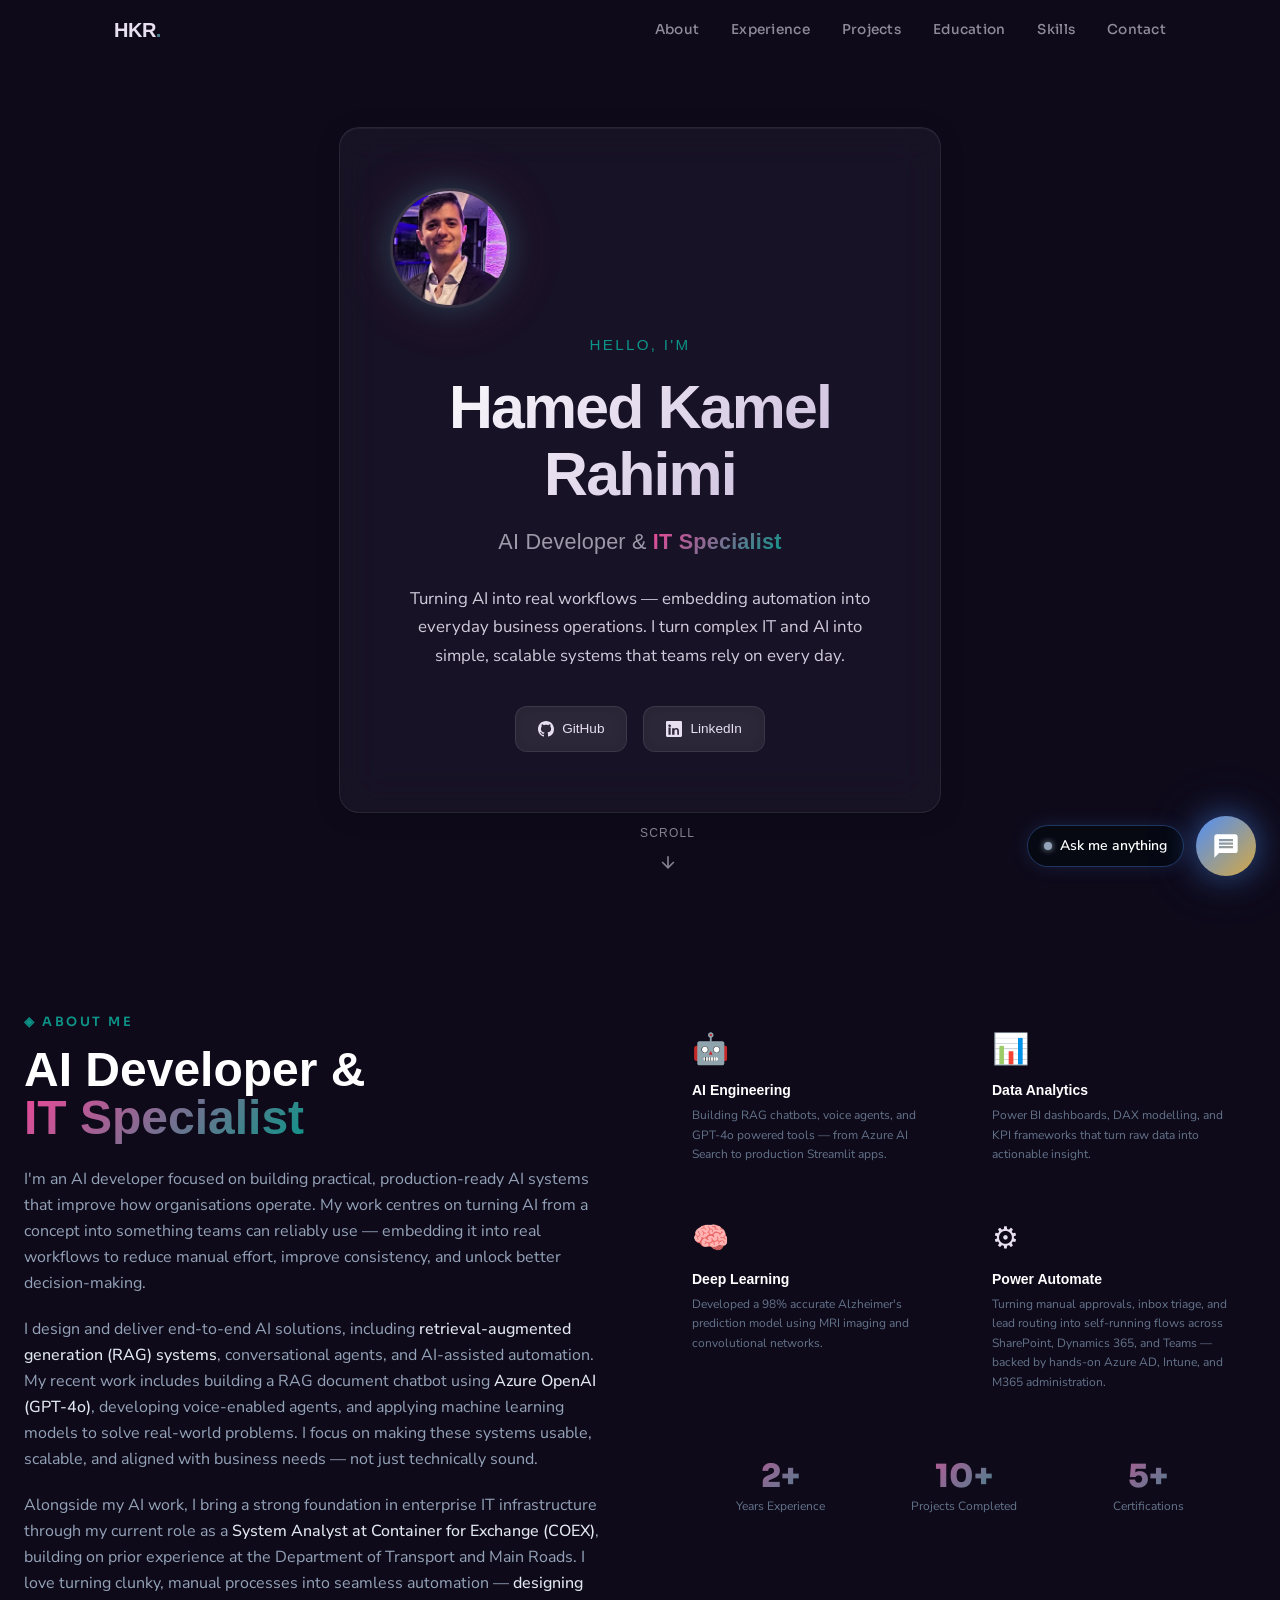
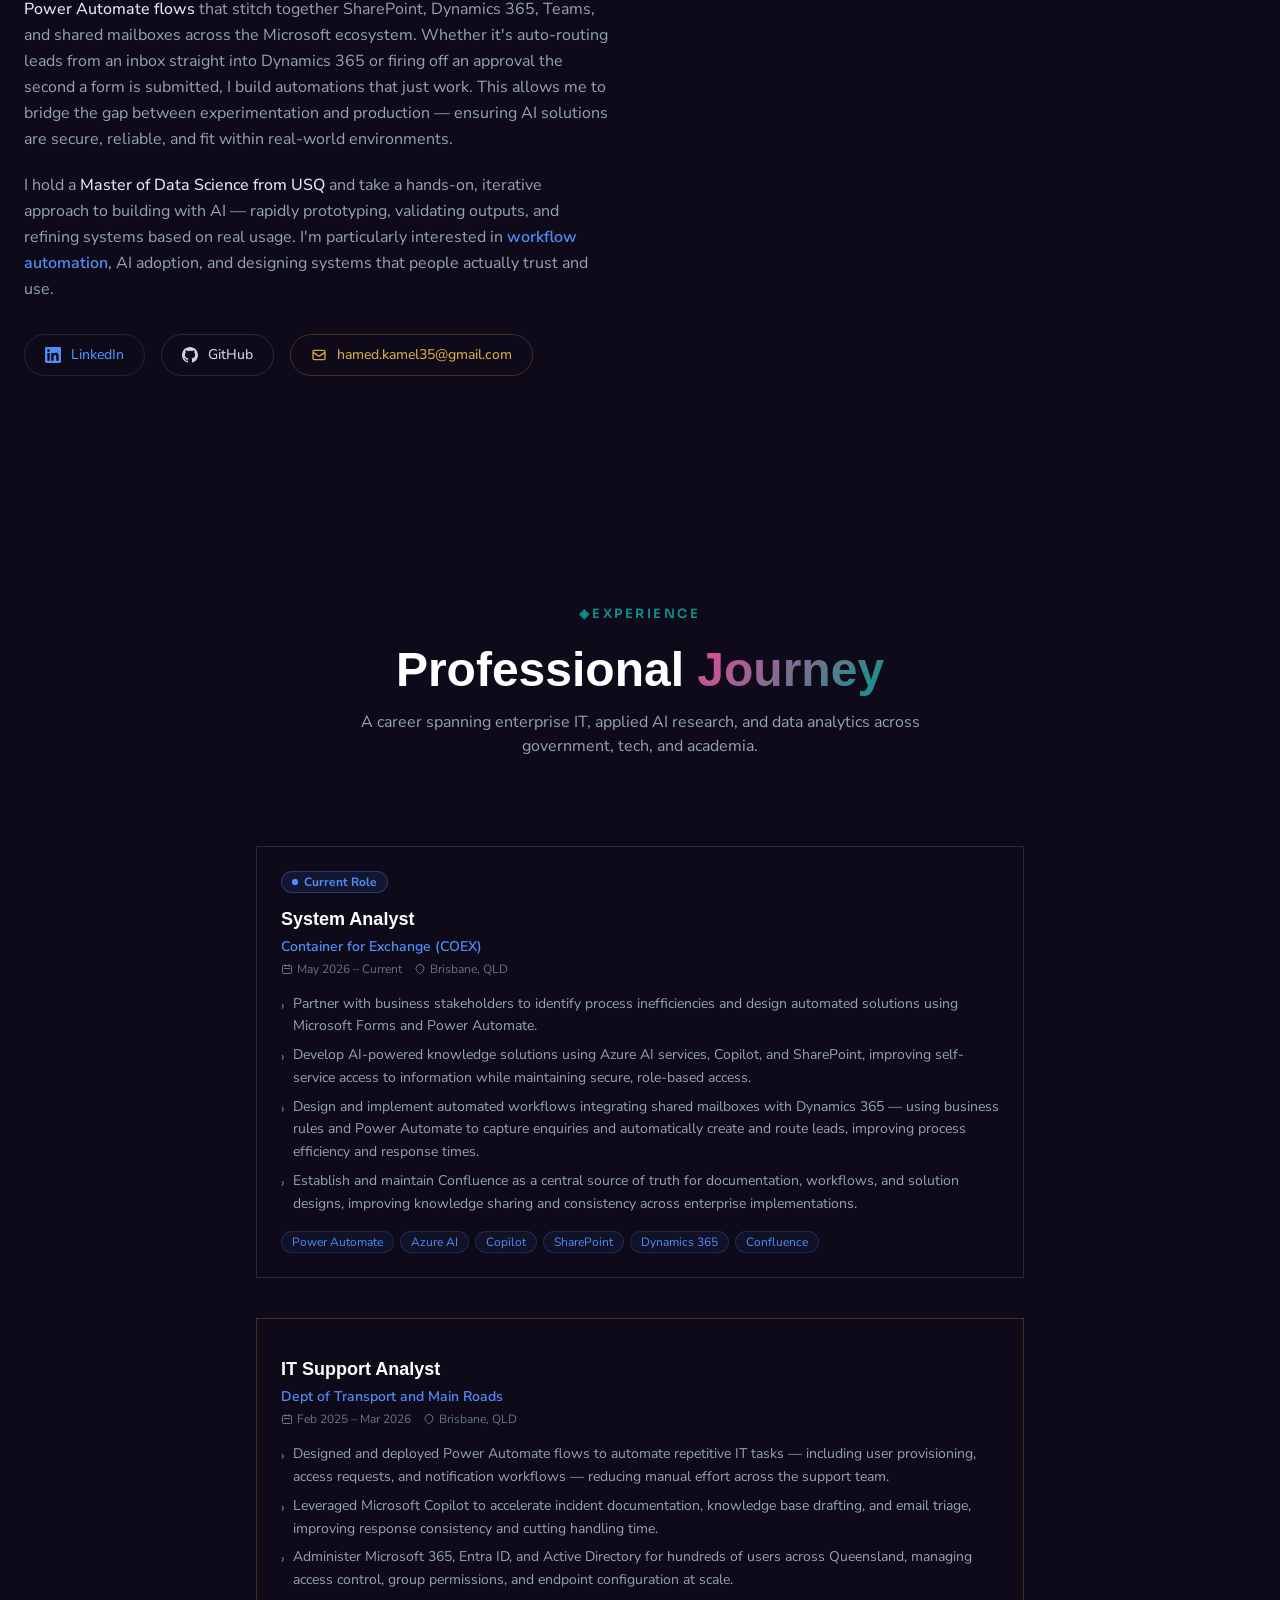
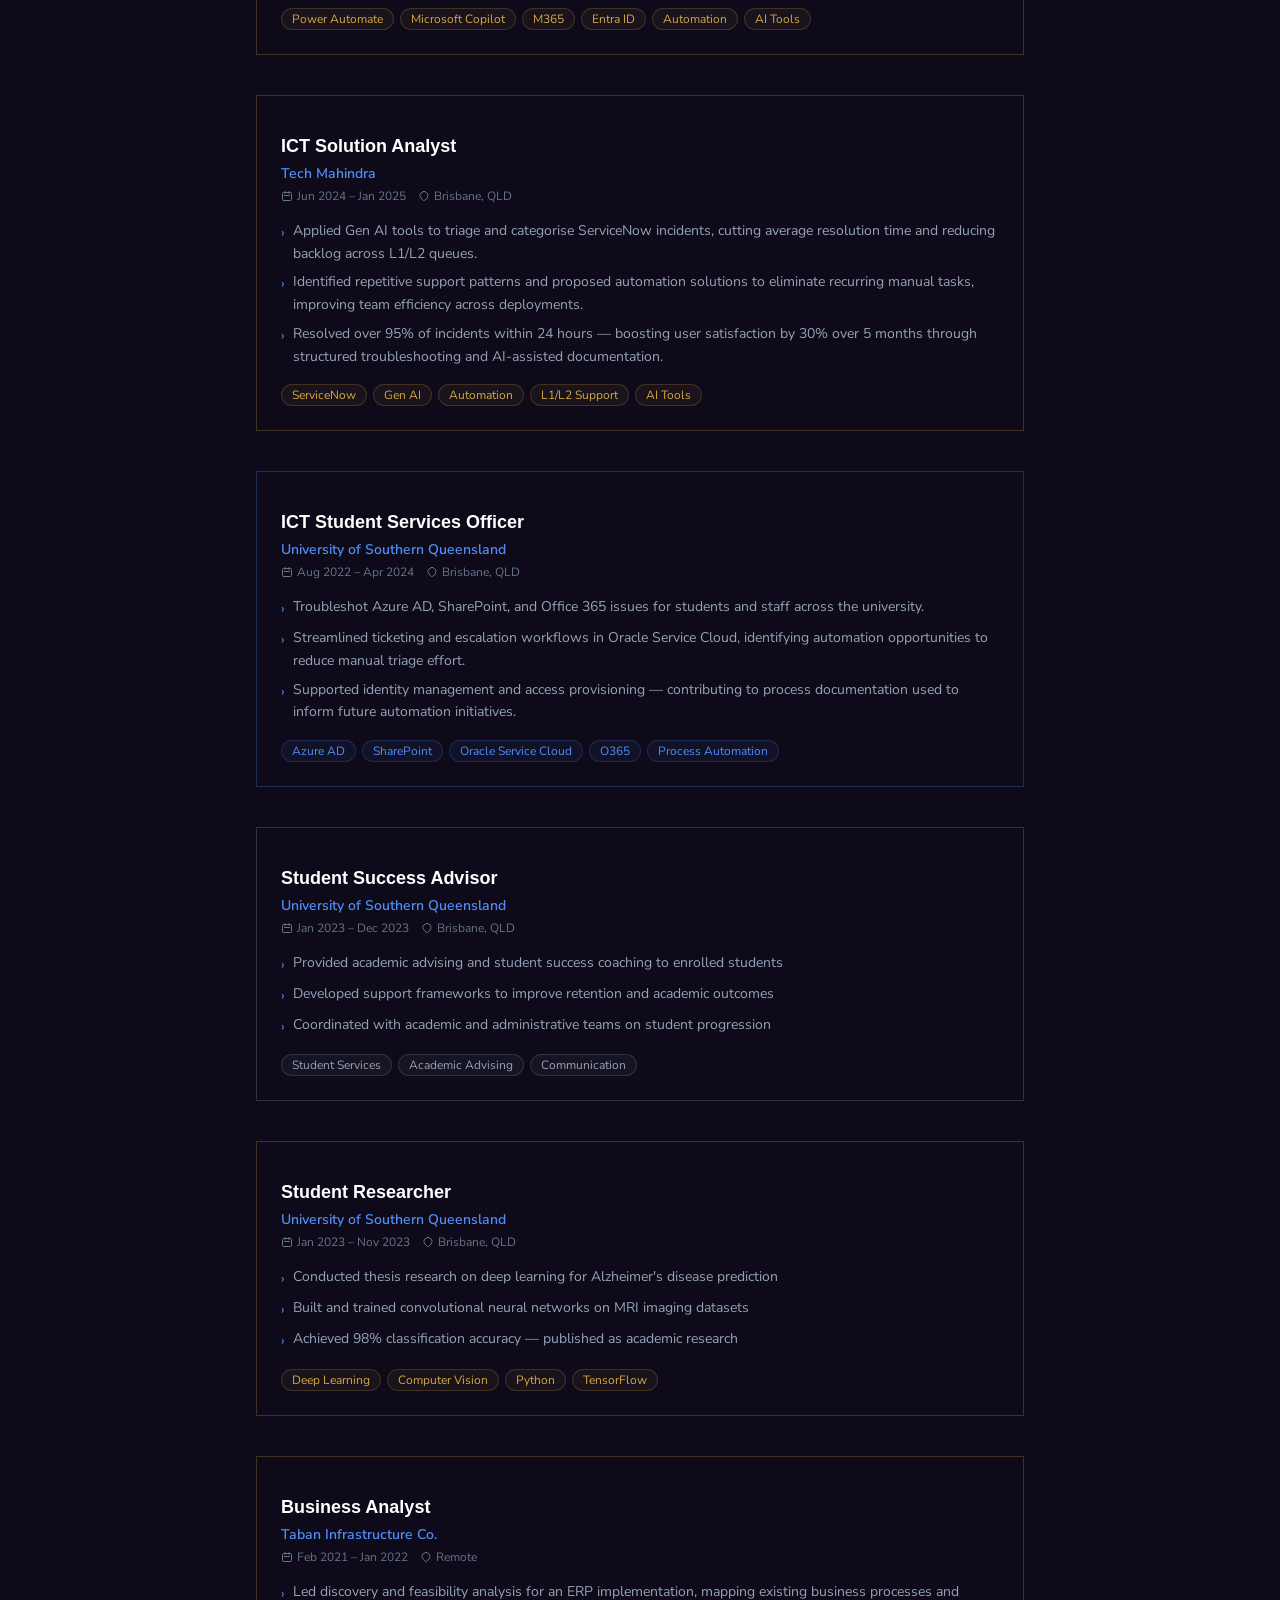
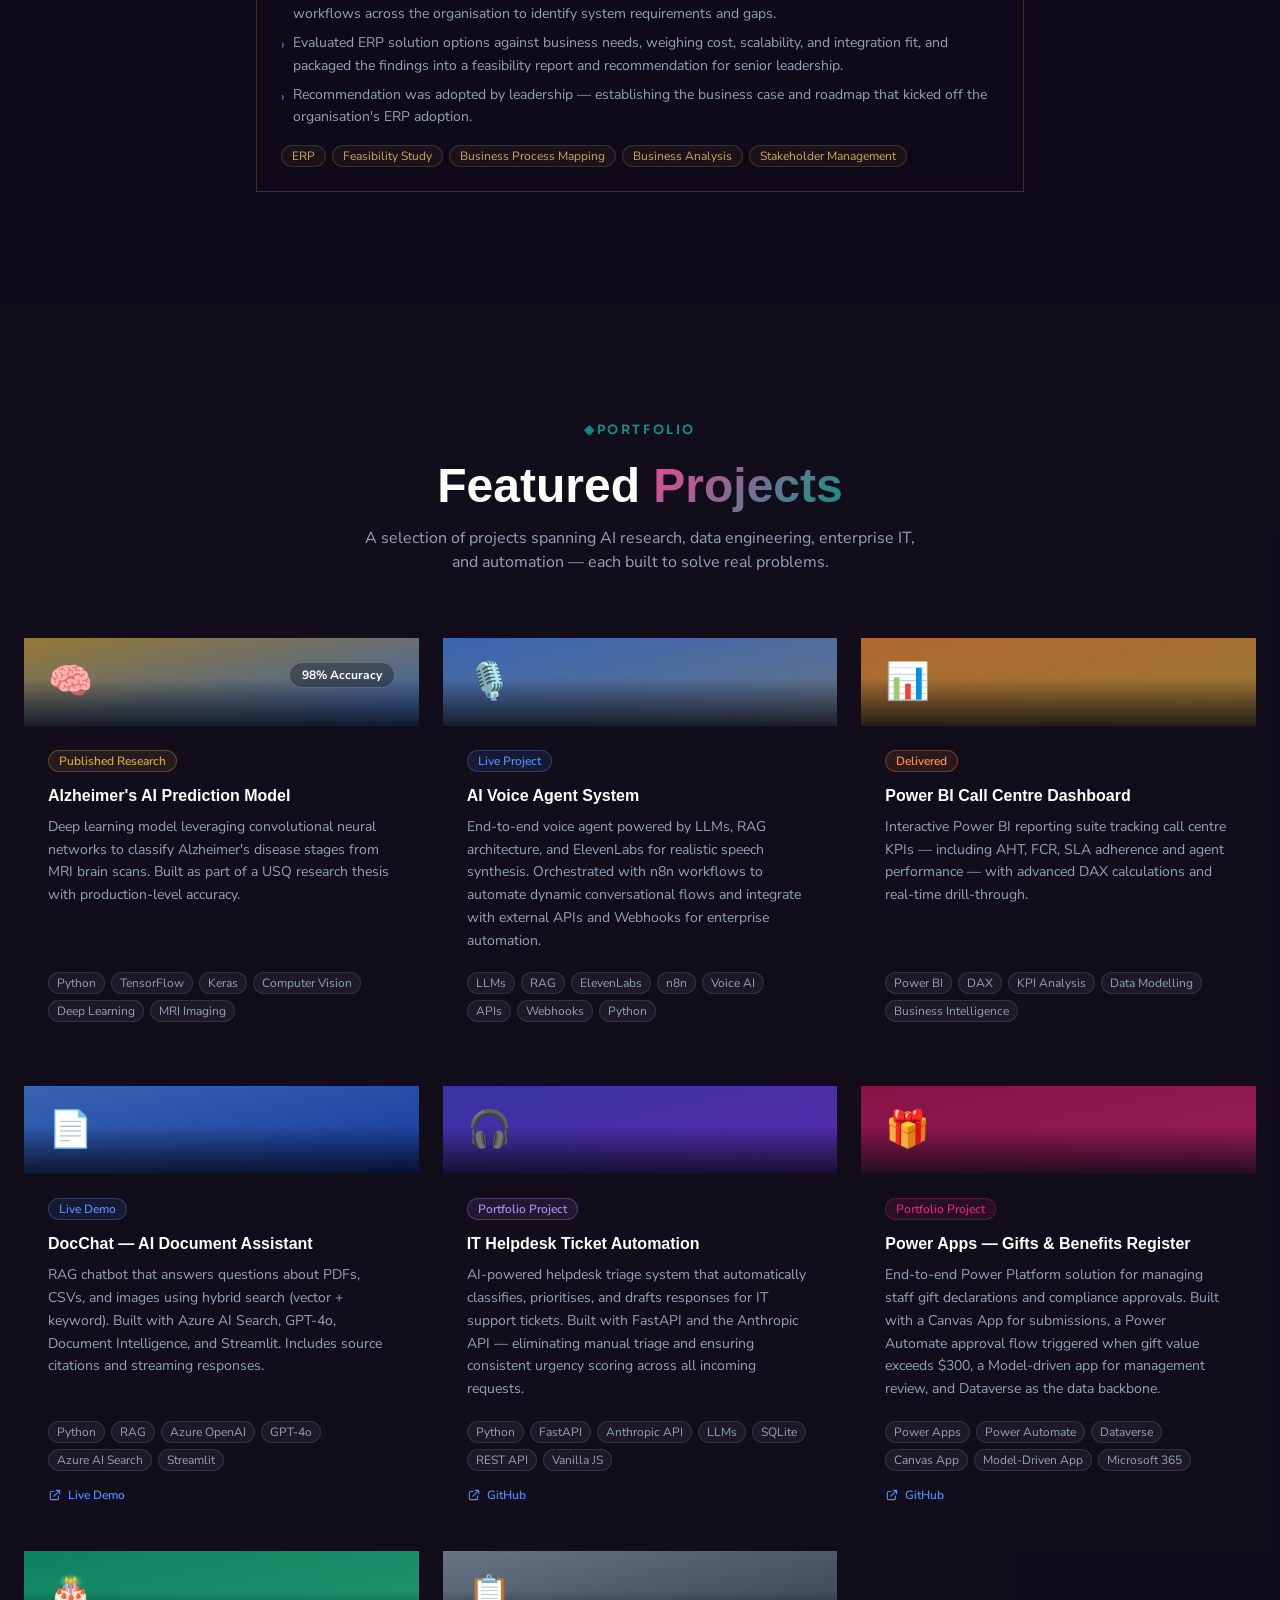
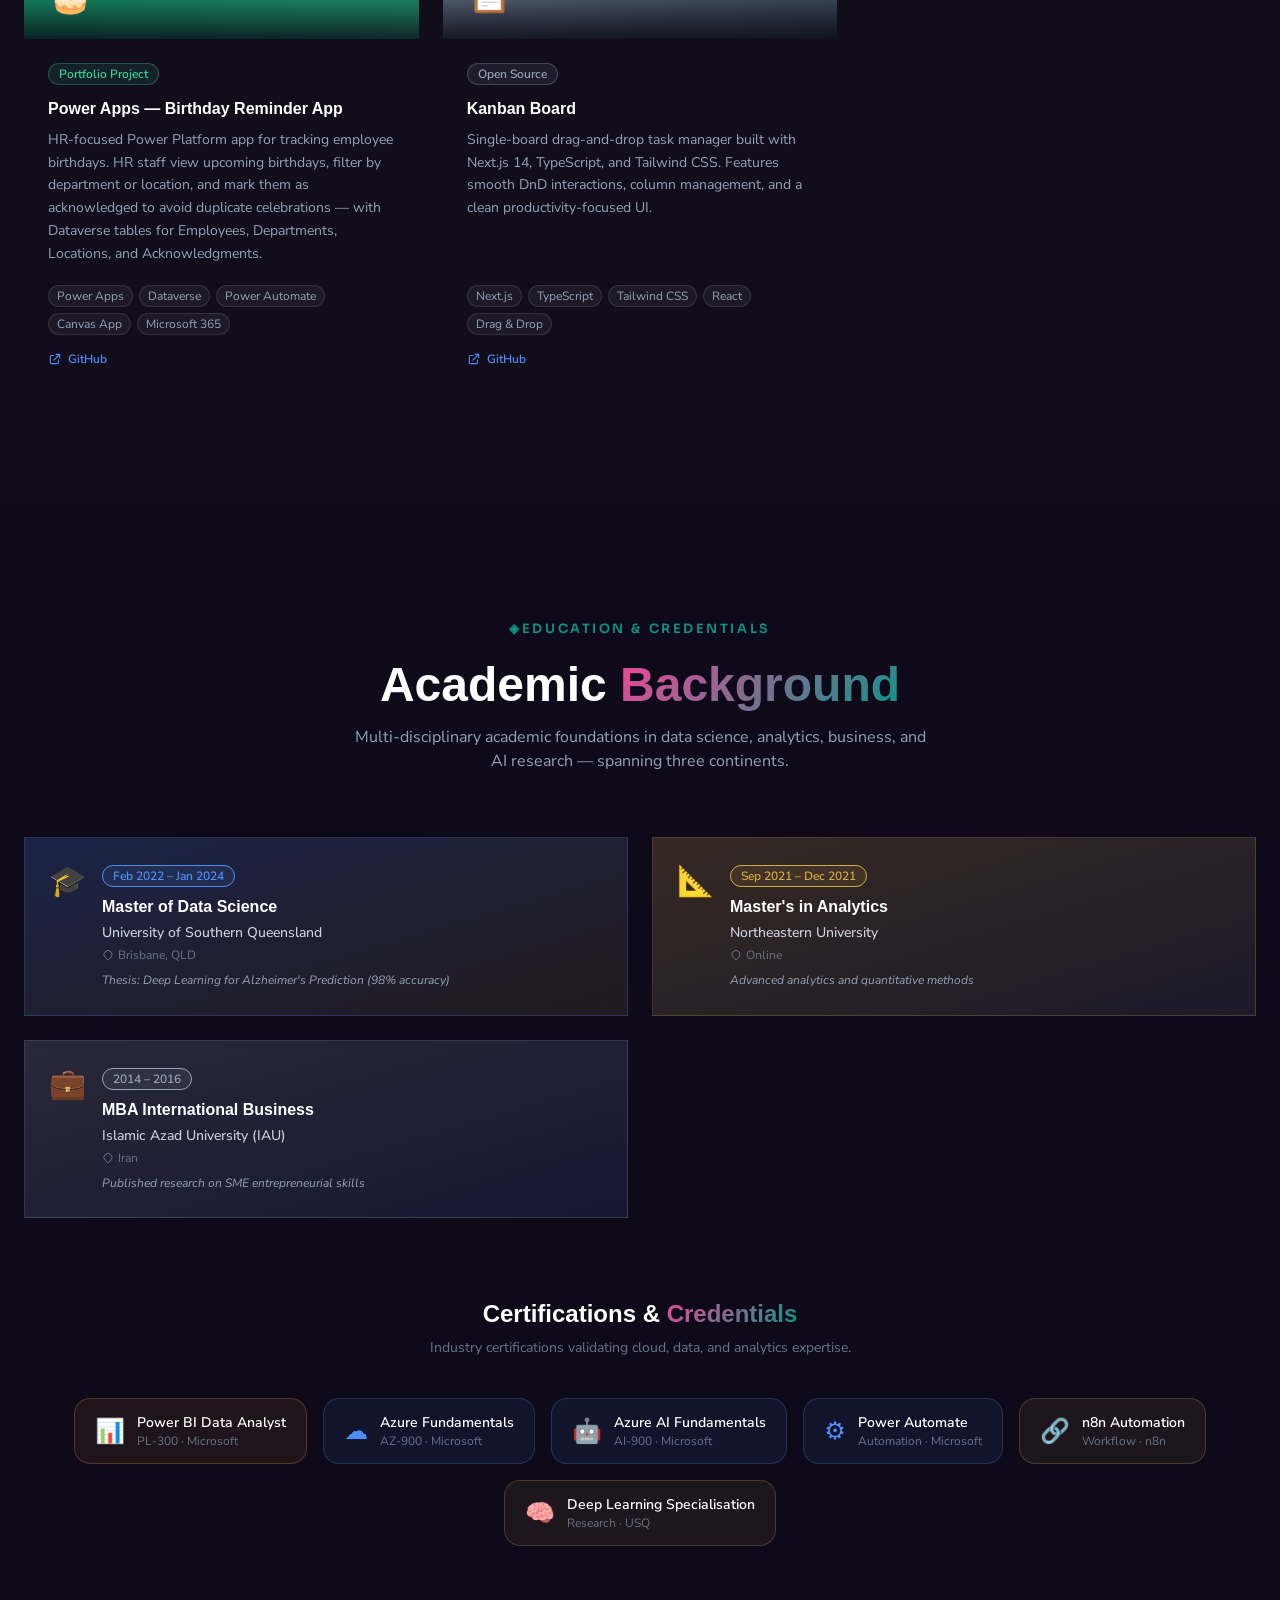
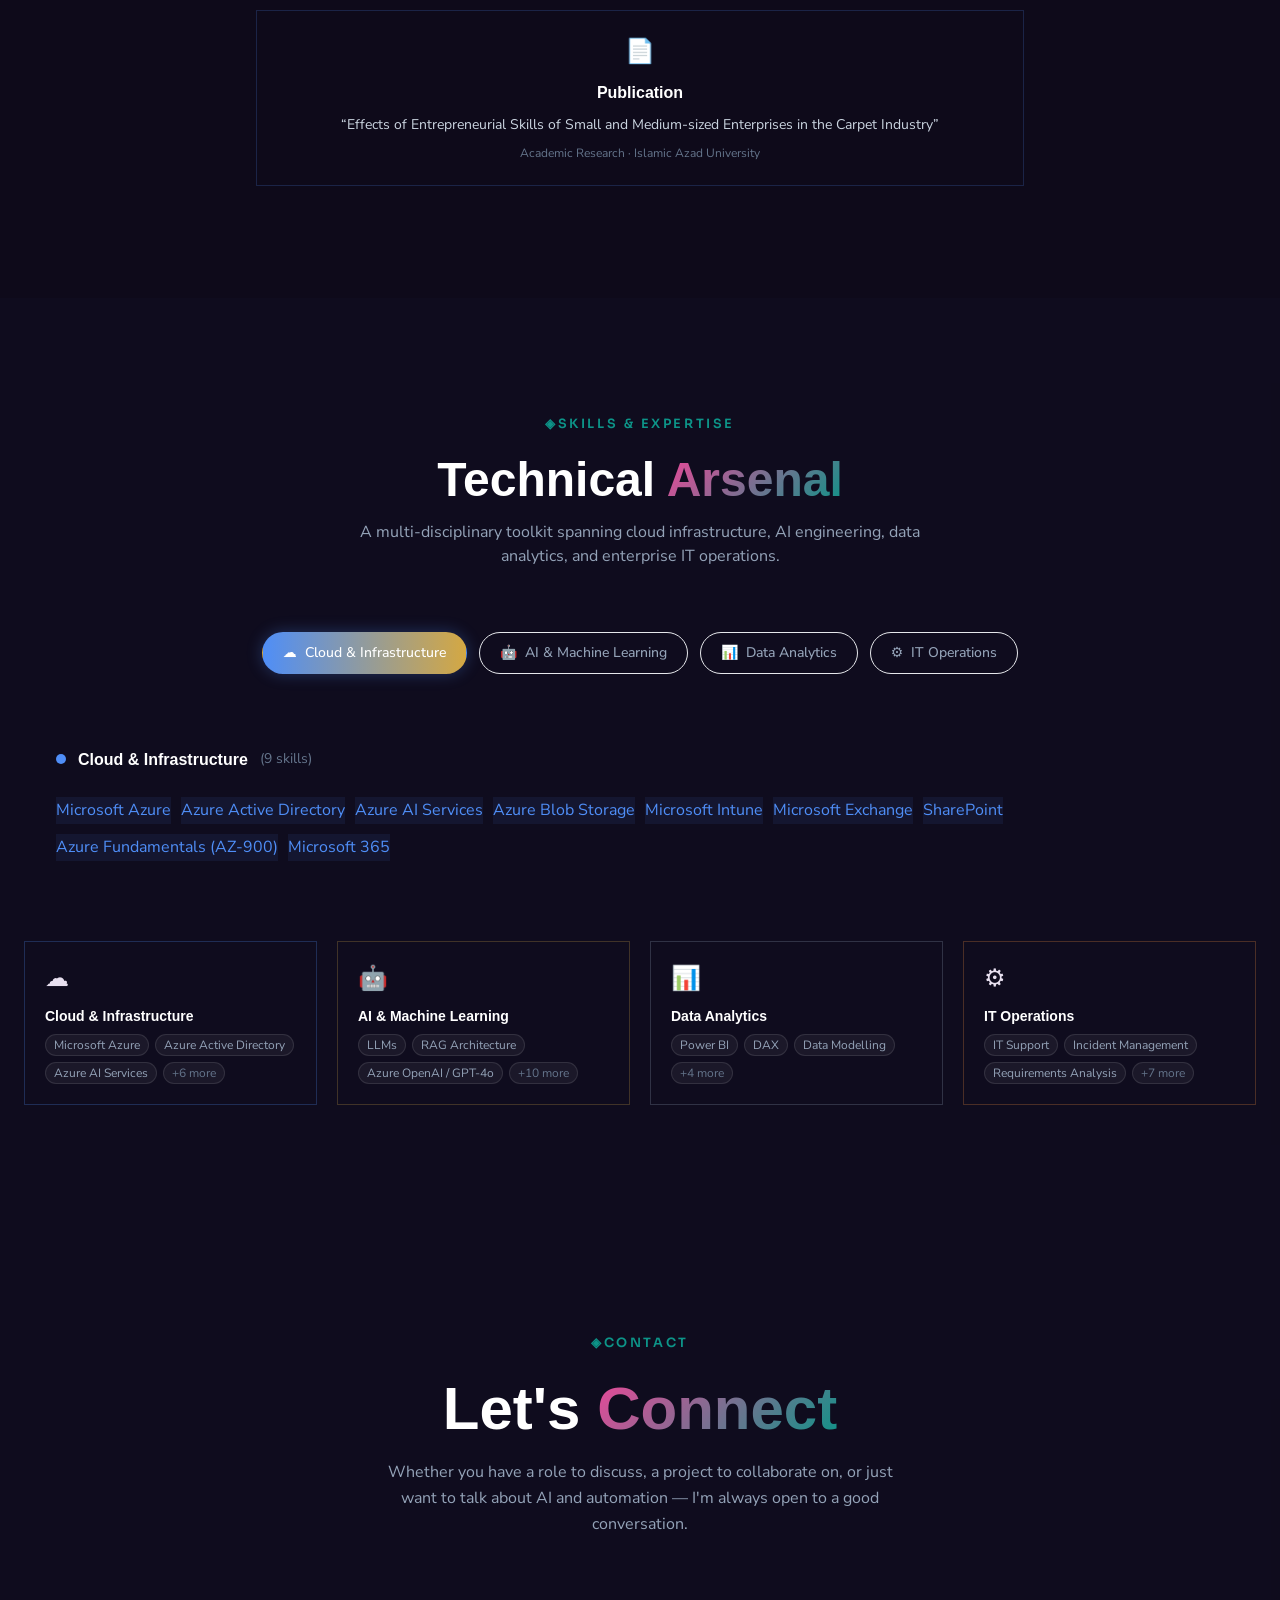
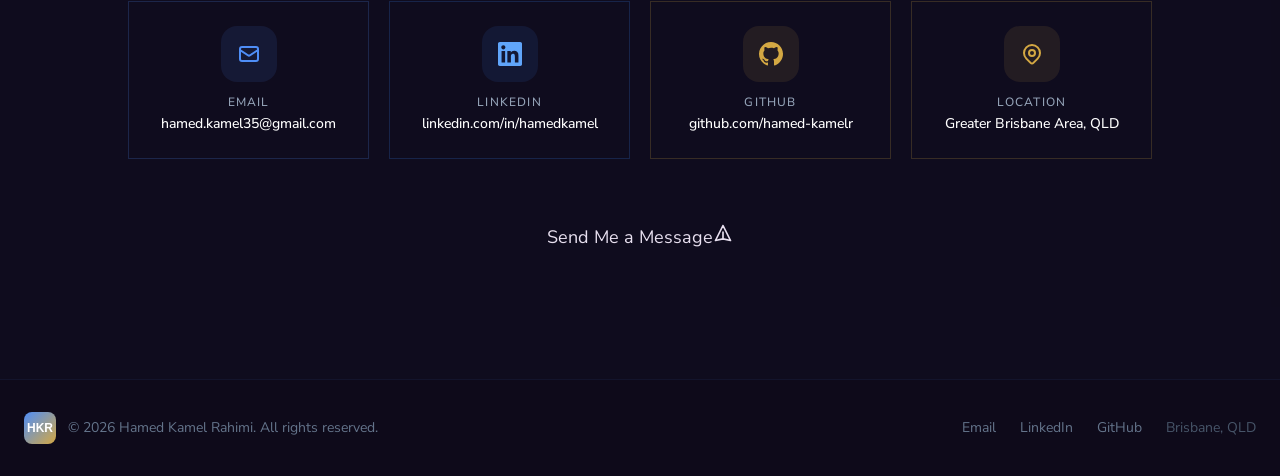
==== commit 5a79664e: "deploy: e0748102892ce889f6b684d95c530f222958df00" ====
--- a/index.html
+++ b/index.html
@@ -1 +1 @@
-<!DOCTYPE html><html lang="en"><head><meta charSet="utf-8"/><meta name="viewport" content="width=device-width, initial-scale=1"/><link rel="preload" as="image" href="/photo.jpg"/><link rel="stylesheet" href="/_next/static/css/5c6264fa4526f954.css" data-precedence="next"/><link rel="preload" as="script" fetchPriority="low" href="/_next/static/chunks/webpack-889906d2d9470bce.js"/><script src="/_next/static/chunks/fd9d1056-23bdddb1df3a91c8.js" async=""></script><script src="/_next/static/chunks/23-062fa369b8d35502.js" async=""></script><script src="/_next/static/chunks/main-app-782dea0e6e1b5ff3.js" async=""></script><script src="/_next/static/chunks/app/page-317dee54276e2744.js" async=""></script><link rel="preconnect" href="https://fonts.googleapis.com"/><link rel="preconnect" href="https://fonts.gstatic.com" crossorigin="anonymous"/><title>Hamed Kamel Rahimi | AI Developer &amp; IT Specialist</title><meta name="description" content="Portfolio of Hamed Kamel Rahimi — IT Support Analyst at the Queensland Government, AI &amp; Automation Engineer, and Data Science professional based in Greater Brisbane, QLD. Specialising in Azure, LLMs, RAG, deep learning, and Power BI."/><meta name="author" content="Hamed Kamel Rahimi"/><meta name="keywords" content="Hamed Kamel Rahimi,IT Specialist,AI Engineer,Power BI,Azure,Brisbane,Data Science,LLM,RAG,Deep Learning,Machine Learning,Queensland Government"/><meta property="og:title" content="Hamed Kamel Rahimi | AI Developer &amp; IT Specialist"/><meta property="og:description" content="IT Support Analyst (Queensland Government) and AI Engineer based in Brisbane, QLD. Expert in Azure, Power BI, LLMs, RAG, and enterprise IT."/><meta property="og:type" content="website"/><meta name="twitter:card" content="summary"/><meta name="twitter:title" content="Hamed Kamel Rahimi | AI Developer &amp; IT Specialist"/><meta name="twitter:description" content="IT Support Analyst (Queensland Government) and AI Engineer based in Brisbane, QLD. Expert in Azure, Power BI, LLMs, RAG, and enterprise IT."/><script src="/_next/static/chunks/polyfills-78c92fac7aa8fdd8.js" noModule=""></script></head><body><main><nav class="fixed top-0 left-0 right-0 z-50 py-4 transition-all duration-400 bg-transparent"><div class="max-w-[1100px] mx-auto px-6 flex items-center justify-between"><a href="#hero" class="font-heading font-bold text-xl text-[#e8e0f0] no-underline tracking-tight">HKR<span class="gradient-text">.</span></a><ul class="hidden md:flex gap-8 list-none"><li><a href="#about" class="nav-link">About</a></li><li><a href="#experience" class="nav-link">Experience</a></li><li><a href="#portfolio" class="nav-link">Projects</a></li><li><a href="#education" class="nav-link">Education</a></li><li><a href="#skills" class="nav-link">Skills</a></li><li><a href="#contact" class="nav-link">Contact</a></li></ul><button class="md:hidden flex flex-col gap-[5px] p-2 bg-transparent border-none cursor-pointer" aria-label="Toggle menu"><span class="block w-6 h-0.5 bg-[#e8e0f0] rounded-sm transition-all duration-300 "></span><span class="block w-6 h-0.5 bg-[#e8e0f0] rounded-sm transition-all duration-300 "></span><span class="block w-6 h-0.5 bg-[#e8e0f0] rounded-sm transition-all duration-300 "></span></button></div><div class="md:hidden overflow-hidden transition-all duration-300 max-h-0"><div class="max-w-[1100px] mx-auto px-6 flex flex-col gap-1 pt-4"><a href="#about" class="px-3 py-2.5 rounded-lg text-[rgba(232,224,240,0.6)] hover:text-[#e8e0f0] transition-colors font-heading text-sm font-medium no-underline">About</a><a href="#experience" class="px-3 py-2.5 rounded-lg text-[rgba(232,224,240,0.6)] hover:text-[#e8e0f0] transition-colors font-heading text-sm font-medium no-underline">Experience</a><a href="#portfolio" class="px-3 py-2.5 rounded-lg text-[rgba(232,224,240,0.6)] hover:text-[#e8e0f0] transition-colors font-heading text-sm font-medium no-underline">Projects</a><a href="#education" class="px-3 py-2.5 rounded-lg text-[rgba(232,224,240,0.6)] hover:text-[#e8e0f0] transition-colors font-heading text-sm font-medium no-underline">Education</a><a href="#skills" class="px-3 py-2.5 rounded-lg text-[rgba(232,224,240,0.6)] hover:text-[#e8e0f0] transition-colors font-heading text-sm font-medium no-underline">Skills</a><a href="#contact" class="px-3 py-2.5 rounded-lg text-[rgba(232,224,240,0.6)] hover:text-[#e8e0f0] transition-colors font-heading text-sm font-medium no-underline">Contact</a></div></div></nav><section id="hero" class="min-h-screen flex items-center justify-center pt-[120px] pb-[80px]"><div class="max-w-[1100px] mx-auto px-6"><div class="hero-card glass reveal text-center py-[60px] px-[50px] max-w-[720px] mx-auto relative"><img src="/photo.jpg" alt="Hamed Kamel Rahimi" class="hero-photo"/><p class="font-heading text-[0.95rem] font-medium text-[#0d9488] tracking-[0.15em] uppercase mb-4">Hello, I&#x27;m</p><h1 class="font-heading font-extrabold leading-[1.1] mb-2" style="font-size:clamp(2.2rem, 5vw, 3.8rem);letter-spacing:-0.03em;background:linear-gradient(135deg, #ffffff 0%, #e8e0f0 40%, #c4b5d8 100%);-webkit-background-clip:text;-webkit-text-fill-color:transparent;background-clip:text">Hamed Kamel<span class="block">Rahimi</span></h1><p class="font-heading font-normal mt-4 mb-6" style="font-size:clamp(1rem, 2.5vw, 1.35rem);color:rgba(232, 224, 240, 0.65);letter-spacing:0.01em">AI Developer &amp; <em class="not-italic font-semibold gradient-text">IT Specialist</em></p><p class="text-[1.05rem] text-[rgba(232,224,240,0.9)] max-w-[500px] mx-auto mb-9 leading-[1.7]">Turning AI into real workflows — embedding automation into everyday business operations. I turn complex IT and AI into simple, scalable systems that teams rely on every day.</p><div class="flex gap-4 justify-center flex-wrap"><a href="https://github.com/hamed-kamelr" class="inline-flex items-center gap-2 py-2.5 px-[22px] rounded-xl font-heading text-[0.85rem] font-medium no-underline text-[#e8e0f0] bg-[rgba(255,255,255,0.06)] border border-[rgba(255,255,255,0.1)] backdrop-blur-[10px] transition-all duration-300 hover:bg-[rgba(255,255,255,0.12)] hover:border-[rgba(255,255,255,0.2)] hover:-translate-y-0.5"><svg class="w-4 h-4 shrink-0" viewBox="0 0 24 24" fill="currentColor"><path d="M12 0C5.37 0 0 5.37 0 12c0 5.31 3.435 9.795 8.205 11.385.6.105.825-.255.825-.57 0-.285-.015-1.23-.015-2.235-3.015.555-3.795-.735-4.035-1.41-.135-.345-.72-1.41-1.23-1.695-.42-.225-1.02-.78-.015-.795.945-.015 1.62.87 1.845 1.23 1.08 1.815 2.805 1.305 3.495.99.105-.78.42-1.305.765-1.605-2.67-.3-5.46-1.335-5.46-5.925 0-1.305.465-2.385 1.23-3.225-.12-.3-.54-1.53.12-3.18 0 0 1.005-.315 3.3 1.23.96-.27 1.98-.405 3-.405s2.04.135 3 .405c2.295-1.56 3.3-1.23 3.3-1.23.66 1.65.24 2.88.12 3.18.765.84 1.23 1.905 1.23 3.225 0 4.605-2.805 5.625-5.475 5.925.435.375.81 1.095.81 2.22 0 1.605-.015 2.895-.015 3.3 0 .315.225.69.825.57A12.02 12.02 0 0024 12c0-6.63-5.37-12-12-12z"></path></svg>GitHub</a><a href="https://www.linkedin.com/in/hamedkamel" class="inline-flex items-center gap-2 py-2.5 px-[22px] rounded-xl font-heading text-[0.85rem] font-medium no-underline text-[#e8e0f0] bg-[rgba(255,255,255,0.06)] border border-[rgba(255,255,255,0.1)] backdrop-blur-[10px] transition-all duration-300 hover:bg-[rgba(255,255,255,0.12)] hover:border-[rgba(255,255,255,0.2)] hover:-translate-y-0.5"><svg class="w-4 h-4 shrink-0" viewBox="0 0 24 24" fill="currentColor"><path d="M20.447 20.452h-3.554v-5.569c0-1.328-.475-2.236-1.986-2.236-1.081 0-1.722.722-2.004 1.418-.103.249-.129.597-.129.946v5.441h-3.554s.05-8.836 0-9.753h3.554v1.383c.43-.664 1.199-1.61 2.919-1.61 2.135 0 3.74 1.398 3.74 4.402v5.578zM5.337 8.855c-1.144 0-1.915-.762-1.915-1.715 0-.955.77-1.715 1.914-1.715.145 0 .287.01.424.03 1.144 0 1.914.76 1.914 1.715 0 .953-.771 1.715-1.915 1.715zm1.6 11.597H3.738V9.567h3.199v10.885zM22.225 0H1.771C.792 0 0 .774 0 1.729v20.542C0 23.227.792 24 1.771 24h20.451C23.2 24 24 23.227 24 22.271V1.729C24 .774 23.2 0 22.222 0h.003z"></path></svg>LinkedIn</a></div><div class="absolute -bottom-[60px] left-1/2 flex flex-col items-center gap-2 text-[rgba(232,224,240,0.55)] text-[0.75rem] font-heading tracking-[0.1em]" style="animation:scrollHint 2.5s ease-in-out infinite"><span>SCROLL</span><svg class="w-5 h-5" viewBox="0 0 24 24" fill="none" stroke="currentColor" stroke-width="2"><path d="M12 5v14M19 12l-7 7-7-7"></path></svg></div></div></div></section><section id="about" class="py-28 px-6 max-w-7xl mx-auto"><div class="grid lg:grid-cols-2 gap-16 items-start"><div><div class="section-label reveal"><span>◈</span> About Me</div><h2 class="reveal font-heading font-bold text-4xl sm:text-5xl text-white mb-6 leading-tight">AI Developer &amp;<br/><span class="gradient-text">IT Specialist</span></h2><p class="reveal text-slate-400 leading-relaxed mb-5 text-base">I&#x27;m an AI developer focused on building practical, production-ready AI systems that improve how organisations operate. My work centres on turning AI from a concept into something teams can reliably use — embedding it into real workflows to reduce manual effort, improve consistency, and unlock better decision-making.</p><p class="reveal text-slate-400 leading-relaxed mb-5 text-base">I design and deliver end-to-end AI solutions, including<!-- --> <span class="text-slate-200 font-medium">retrieval-augmented generation (RAG) systems</span>, conversational agents, and AI-assisted automation. My recent work includes building a RAG document chatbot using<!-- --> <span class="text-slate-200 font-medium">Azure OpenAI (GPT-4o)</span>, developing voice-enabled agents, and applying machine learning models to solve real-world problems. I focus on making these systems usable, scalable, and aligned with business needs — not just technically sound.</p><p class="reveal text-slate-400 leading-relaxed mb-5 text-base">Alongside my AI work, I bring a strong foundation in enterprise IT infrastructure through my current role as a<!-- --> <span class="text-slate-200 font-medium">System Analyst at Container for Exchange (COEX)</span>, building on prior experience at the Department of Transport and Main Roads. I love turning clunky, manual processes into seamless automation —<!-- --> <span class="text-slate-200 font-medium">designing Power Automate flows</span> that stitch together SharePoint, Dynamics 365, Teams, and shared mailboxes across the Microsoft ecosystem. Whether it&#x27;s auto-routing leads from an inbox straight into Dynamics 365 or firing off an approval the second a form is submitted, I build automations that just work. This allows me to bridge the gap between experimentation and production — ensuring AI solutions are secure, reliable, and fit within real-world environments.</p><p class="reveal text-slate-400 leading-relaxed mb-8 text-base">I hold a <span class="text-slate-200 font-medium">Master of Data Science from USQ</span> and take a hands-on, iterative approach to building with AI — rapidly prototyping, validating outputs, and refining systems based on real usage. I&#x27;m particularly interested in<!-- --> <span class="text-[#4f8ef7] font-semibold">workflow automation</span>, AI adoption, and designing systems that people actually trust and use.</p><div class="reveal flex flex-wrap gap-4"><a href="https://www.linkedin.com/in/hamedkamel" class="flex items-center gap-2.5 px-5 py-2.5 rounded-full glass-card border border-[rgba(79,142,247,0.2)] text-[#4f8ef7] text-sm font-medium hover:border-[#4f8ef7] hover:bg-[rgba(79,142,247,0.08)] transition-all"><svg class="w-4 h-4" fill="currentColor" viewBox="0 0 24 24"><path d="M20.447 20.452h-3.554v-5.569c0-1.328-.027-3.037-1.852-3.037-1.853 0-2.136 1.445-2.136 2.939v5.667H9.351V9h3.414v1.561h.046c.477-.9 1.637-1.85 3.37-1.85 3.601 0 4.267 2.37 4.267 5.455v6.286zM5.337 7.433c-1.144 0-2.063-.926-2.063-2.065 0-1.138.92-2.063 2.063-2.063 1.14 0 2.064.925 2.064 2.063 0 1.139-.925 2.065-2.064 2.065zm1.782 13.019H3.555V9h3.564v11.452zM22.225 0H1.771C.792 0 0 .774 0 1.729v20.542C0 23.227.792 24 1.771 24h20.451C23.2 24 24 23.227 24 22.271V1.729C24 .774 23.2 0 22.222 0h.003z"></path></svg>LinkedIn</a><a href="https://github.com/hamed-kamelr" class="flex items-center gap-2.5 px-5 py-2.5 rounded-full glass-card border border-[rgba(148,163,184,0.2)] text-slate-300 text-sm font-medium hover:border-[rgba(148,163,184,0.5)] hover:bg-[rgba(148,163,184,0.06)] transition-all"><svg class="w-4 h-4" fill="currentColor" viewBox="0 0 24 24"><path d="M12 0C5.374 0 0 5.373 0 12c0 5.302 3.438 9.8 8.207 11.387.599.111.793-.261.793-.577v-2.234c-3.338.726-4.033-1.416-4.033-1.416-.546-1.387-1.333-1.756-1.333-1.756-1.089-.745.083-.729.083-.729 1.205.084 1.839 1.237 1.839 1.237 1.07 1.834 2.807 1.304 3.492.997.107-.775.418-1.305.762-1.604-2.665-.305-5.467-1.334-5.467-5.931 0-1.311.469-2.381 1.236-3.221-.124-.303-.535-1.524.117-3.176 0 0 1.008-.322 3.301 1.23A11.509 11.509 0 0112 5.803c1.02.005 2.047.138 3.006.404 2.291-1.552 3.297-1.23 3.297-1.23.653 1.653.242 2.874.118 3.176.77.84 1.235 1.911 1.235 3.221 0 4.609-2.807 5.624-5.479 5.921.43.372.823 1.102.823 2.222v3.293c0 .319.192.694.801.576C20.566 21.797 24 17.3 24 12c0-6.627-5.373-12-12-12z"></path></svg>GitHub</a><a href="mailto:hamed.kamel35@gmail.com" class="flex items-center gap-2.5 px-5 py-2.5 rounded-full glass-card border border-[rgba(212,168,67,0.25)] text-[#d4a843] text-sm font-medium hover:border-[#d4a843] hover:bg-[rgba(212,168,67,0.08)] transition-all"><svg class="w-4 h-4" fill="none" stroke="currentColor" viewBox="0 0 24 24"><path stroke-linecap="round" stroke-linejoin="round" stroke-width="2" d="M3 8l7.89 5.26a2 2 0 002.22 0L21 8M5 19h14a2 2 0 002-2V7a2 2 0 00-2-2H5a2 2 0 00-2 2v10a2 2 0 002 2z"></path></svg>hamed.kamel35@gmail.com</a></div></div><div class="space-y-6"><div class="grid grid-cols-2 gap-4"><div class="reveal glass-card p-5 hover:border-[rgba(79,142,247,0.3)] hover:-translate-y-1 transition-all duration-300" style="transition-delay:0ms"><div class="text-3xl mb-3">🤖</div><h3 class="font-heading font-semibold text-white text-sm mb-1.5">AI Engineering</h3><p class="text-slate-500 text-xs leading-relaxed">Building RAG chatbots, voice agents, and GPT-4o powered tools — from Azure AI Search to production Streamlit apps.</p></div><div class="reveal glass-card p-5 hover:border-[rgba(79,142,247,0.3)] hover:-translate-y-1 transition-all duration-300" style="transition-delay:80ms"><div class="text-3xl mb-3">📊</div><h3 class="font-heading font-semibold text-white text-sm mb-1.5">Data Analytics</h3><p class="text-slate-500 text-xs leading-relaxed">Power BI dashboards, DAX modelling, and KPI frameworks that turn raw data into actionable insight.</p></div><div class="reveal glass-card p-5 hover:border-[rgba(79,142,247,0.3)] hover:-translate-y-1 transition-all duration-300" style="transition-delay:160ms"><div class="text-3xl mb-3">🧠</div><h3 class="font-heading font-semibold text-white text-sm mb-1.5">Deep Learning</h3><p class="text-slate-500 text-xs leading-relaxed">Developed a 98% accurate Alzheimer&#x27;s prediction model using MRI imaging and convolutional networks.</p></div><div class="reveal glass-card p-5 hover:border-[rgba(79,142,247,0.3)] hover:-translate-y-1 transition-all duration-300" style="transition-delay:240ms"><div class="text-3xl mb-3">⚙️</div><h3 class="font-heading font-semibold text-white text-sm mb-1.5">Power Automate</h3><p class="text-slate-500 text-xs leading-relaxed">Turning manual approvals, inbox triage, and lead routing into self-running flows across SharePoint, Dynamics 365, and Teams — backed by hands-on Azure AD, Intune, and M365 administration.</p></div></div><div class="reveal glass-card p-6 grid grid-cols-3 gap-4"><div class="text-center"><div class="stat-number text-3xl">2+</div><div class="text-slate-500 text-xs mt-1">Years Experience</div></div><div class="text-center"><div class="stat-number text-3xl">10+</div><div class="text-slate-500 text-xs mt-1">Projects Completed</div></div><div class="text-center"><div class="stat-number text-3xl">5+</div><div class="text-slate-500 text-xs mt-1">Certifications</div></div></div></div></div></section><section id="journey" class="py-28 px-6"><div class="max-w-6xl mx-auto"><div class="text-center mb-20"><div class="section-label reveal inline-flex"><span>◈</span> Experience</div><h2 class="reveal font-heading font-bold text-4xl sm:text-5xl text-white mt-2 mb-4">Professional <span class="gradient-text">Journey</span></h2><p class="reveal text-slate-400 max-w-xl mx-auto text-base">A career spanning enterprise IT, applied AI research, and data analytics across government, tech, and academia.</p></div><div class="relative max-w-3xl mx-auto"><div class="space-y-8"><div class="reveal relative flex items-start gap-6" style="transition-delay:0ms"><div class="w-full pt-2"><div class="glass-card p-6 border border-[rgba(79,142,247,0.25)] hover:-translate-y-1 hover:border-opacity-60 transition-all duration-300"><div class="flex flex-wrap items-start gap-2 mb-3"><span class="px-2.5 py-0.5 rounded-full text-xs font-bold border bg-[rgba(79,142,247,0.1)] text-[#4f8ef7] border-[rgba(79,142,247,0.3)] flex items-center gap-1.5"><span class="relative flex h-1.5 w-1.5"><span class="animate-ping absolute inline-flex h-full w-full rounded-full bg-current opacity-75"></span><span class="relative inline-flex rounded-full h-1.5 w-1.5 bg-current"></span></span>Current Role</span></div><h3 class="font-heading font-bold text-white text-lg mb-1">System Analyst</h3><p class="text-[#4f8ef7] font-semibold text-sm mb-1">Container for Exchange (COEX)</p><div class="flex flex-wrap gap-3 text-slate-500 text-xs mb-4"><span class="flex items-center gap-1"><svg class="w-3 h-3" fill="none" stroke="currentColor" viewBox="0 0 24 24"><path stroke-linecap="round" stroke-linejoin="round" stroke-width="2" d="M8 7V3m8 4V3m-9 8h10M5 21h14a2 2 0 002-2V7a2 2 0 00-2-2H5a2 2 0 00-2 2v12a2 2 0 002 2z"></path></svg>May 2026 – Current</span><span class="flex items-center gap-1"><svg class="w-3 h-3" fill="none" stroke="currentColor" viewBox="0 0 24 24"><path stroke-linecap="round" stroke-linejoin="round" stroke-width="2" d="M17.657 16.657L13.414 20.9a1.998 1.998 0 01-2.827 0l-4.244-4.243a8 8 0 1111.314 0z"></path></svg>Brisbane, QLD</span></div><ul class="space-y-1.5 mb-4"><li class="flex gap-2 text-slate-400 text-sm leading-relaxed"><span class="text-[#4f8ef7] mt-0.5 shrink-0">›</span>Partner with business stakeholders to identify process inefficiencies and design automated solutions using Microsoft Forms and Power Automate.</li><li class="flex gap-2 text-slate-400 text-sm leading-relaxed"><span class="text-[#4f8ef7] mt-0.5 shrink-0">›</span>Develop AI-powered knowledge solutions using Azure AI services, Copilot, and SharePoint, improving self-service access to information while maintaining secure, role-based access.</li><li class="flex gap-2 text-slate-400 text-sm leading-relaxed"><span class="text-[#4f8ef7] mt-0.5 shrink-0">›</span>Design and implement automated workflows integrating shared mailboxes with Dynamics 365 — using business rules and Power Automate to capture enquiries and automatically create and route leads, improving process efficiency and response times.</li><li class="flex gap-2 text-slate-400 text-sm leading-relaxed"><span class="text-[#4f8ef7] mt-0.5 shrink-0">›</span>Establish and maintain Confluence as a central source of truth for documentation, workflows, and solution designs, improving knowledge sharing and consistency across enterprise implementations.</li></ul><div class="flex flex-wrap gap-1.5"><span class="text-xs px-2.5 py-0.5 rounded-full border bg-[rgba(79,142,247,0.06)] text-[#4f8ef7] border-[rgba(79,142,247,0.2)]">Power Automate</span><span class="text-xs px-2.5 py-0.5 rounded-full border bg-[rgba(79,142,247,0.06)] text-[#4f8ef7] border-[rgba(79,142,247,0.2)]">Azure AI</span><span class="text-xs px-2.5 py-0.5 rounded-full border bg-[rgba(79,142,247,0.06)] text-[#4f8ef7] border-[rgba(79,142,247,0.2)]">Copilot</span><span class="text-xs px-2.5 py-0.5 rounded-full border bg-[rgba(79,142,247,0.06)] text-[#4f8ef7] border-[rgba(79,142,247,0.2)]">SharePoint</span><span class="text-xs px-2.5 py-0.5 rounded-full border bg-[rgba(79,142,247,0.06)] text-[#4f8ef7] border-[rgba(79,142,247,0.2)]">Dynamics 365</span><span class="text-xs px-2.5 py-0.5 rounded-full border bg-[rgba(79,142,247,0.06)] text-[#4f8ef7] border-[rgba(79,142,247,0.2)]">Confluence</span></div></div></div></div><div class="reveal relative flex items-start gap-6" style="transition-delay:80ms"><div class="w-full pt-2"><div class="glass-card p-6 border border-[rgba(212,168,67,0.25)] hover:-translate-y-1 hover:border-opacity-60 transition-all duration-300"><div class="flex flex-wrap items-start gap-2 mb-3"></div><h3 class="font-heading font-bold text-white text-lg mb-1">IT Support Analyst</h3><p class="text-[#4f8ef7] font-semibold text-sm mb-1">Dept of Transport and Main Roads</p><div class="flex flex-wrap gap-3 text-slate-500 text-xs mb-4"><span class="flex items-center gap-1"><svg class="w-3 h-3" fill="none" stroke="currentColor" viewBox="0 0 24 24"><path stroke-linecap="round" stroke-linejoin="round" stroke-width="2" d="M8 7V3m8 4V3m-9 8h10M5 21h14a2 2 0 002-2V7a2 2 0 00-2-2H5a2 2 0 00-2 2v12a2 2 0 002 2z"></path></svg>Feb 2025 – Mar 2026</span><span class="flex items-center gap-1"><svg class="w-3 h-3" fill="none" stroke="currentColor" viewBox="0 0 24 24"><path stroke-linecap="round" stroke-linejoin="round" stroke-width="2" d="M17.657 16.657L13.414 20.9a1.998 1.998 0 01-2.827 0l-4.244-4.243a8 8 0 1111.314 0z"></path></svg>Brisbane, QLD</span></div><ul class="space-y-1.5 mb-4"><li class="flex gap-2 text-slate-400 text-sm leading-relaxed"><span class="text-[#4f8ef7] mt-0.5 shrink-0">›</span>Designed and deployed Power Automate flows to automate repetitive IT tasks — including user provisioning, access requests, and notification workflows — reducing manual effort across the support team.</li><li class="flex gap-2 text-slate-400 text-sm leading-relaxed"><span class="text-[#4f8ef7] mt-0.5 shrink-0">›</span>Leveraged Microsoft Copilot to accelerate incident documentation, knowledge base drafting, and email triage, improving response consistency and cutting handling time.</li><li class="flex gap-2 text-slate-400 text-sm leading-relaxed"><span class="text-[#4f8ef7] mt-0.5 shrink-0">›</span>Administer Microsoft 365, Entra ID, and Active Directory for hundreds of users across Queensland, managing access control, group permissions, and endpoint configuration at scale.</li></ul><div class="flex flex-wrap gap-1.5"><span class="text-xs px-2.5 py-0.5 rounded-full border bg-[rgba(212,168,67,0.06)] text-[#d4a843] border-[rgba(212,168,67,0.2)]">Power Automate</span><span class="text-xs px-2.5 py-0.5 rounded-full border bg-[rgba(212,168,67,0.06)] text-[#d4a843] border-[rgba(212,168,67,0.2)]">Microsoft Copilot</span><span class="text-xs px-2.5 py-0.5 rounded-full border bg-[rgba(212,168,67,0.06)] text-[#d4a843] border-[rgba(212,168,67,0.2)]">M365</span><span class="text-xs px-2.5 py-0.5 rounded-full border bg-[rgba(212,168,67,0.06)] text-[#d4a843] border-[rgba(212,168,67,0.2)]">Entra ID</span><span class="text-xs px-2.5 py-0.5 rounded-full border bg-[rgba(212,168,67,0.06)] text-[#d4a843] border-[rgba(212,168,67,0.2)]">Automation</span><span class="text-xs px-2.5 py-0.5 rounded-full border bg-[rgba(212,168,67,0.06)] text-[#d4a843] border-[rgba(212,168,67,0.2)]">AI Tools</span></div></div></div></div><div class="reveal relative flex items-start gap-6" style="transition-delay:160ms"><div class="w-full pt-2"><div class="glass-card p-6 border border-[rgba(212,168,67,0.25)] hover:-translate-y-1 hover:border-opacity-60 transition-all duration-300"><div class="flex flex-wrap items-start gap-2 mb-3"></div><h3 class="font-heading font-bold text-white text-lg mb-1">ICT Solution Analyst</h3><p class="text-[#4f8ef7] font-semibold text-sm mb-1">Tech Mahindra</p><div class="flex flex-wrap gap-3 text-slate-500 text-xs mb-4"><span class="flex items-center gap-1"><svg class="w-3 h-3" fill="none" stroke="currentColor" viewBox="0 0 24 24"><path stroke-linecap="round" stroke-linejoin="round" stroke-width="2" d="M8 7V3m8 4V3m-9 8h10M5 21h14a2 2 0 002-2V7a2 2 0 00-2-2H5a2 2 0 00-2 2v12a2 2 0 002 2z"></path></svg>Jun 2024 – Jan 2025</span><span class="flex items-center gap-1"><svg class="w-3 h-3" fill="none" stroke="currentColor" viewBox="0 0 24 24"><path stroke-linecap="round" stroke-linejoin="round" stroke-width="2" d="M17.657 16.657L13.414 20.9a1.998 1.998 0 01-2.827 0l-4.244-4.243a8 8 0 1111.314 0z"></path></svg>Brisbane, QLD</span></div><ul class="space-y-1.5 mb-4"><li class="flex gap-2 text-slate-400 text-sm leading-relaxed"><span class="text-[#4f8ef7] mt-0.5 shrink-0">›</span>Applied Gen AI tools to triage and categorise ServiceNow incidents, cutting average resolution time and reducing backlog across L1/L2 queues.</li><li class="flex gap-2 text-slate-400 text-sm leading-relaxed"><span class="text-[#4f8ef7] mt-0.5 shrink-0">›</span>Identified repetitive support patterns and proposed automation solutions to eliminate recurring manual tasks, improving team efficiency across deployments.</li><li class="flex gap-2 text-slate-400 text-sm leading-relaxed"><span class="text-[#4f8ef7] mt-0.5 shrink-0">›</span>Resolved over 95% of incidents within 24 hours — boosting user satisfaction by 30% over 5 months through structured troubleshooting and AI-assisted documentation.</li></ul><div class="flex flex-wrap gap-1.5"><span class="text-xs px-2.5 py-0.5 rounded-full border bg-[rgba(212,168,67,0.06)] text-[#d4a843] border-[rgba(212,168,67,0.2)]">ServiceNow</span><span class="text-xs px-2.5 py-0.5 rounded-full border bg-[rgba(212,168,67,0.06)] text-[#d4a843] border-[rgba(212,168,67,0.2)]">Gen AI</span><span class="text-xs px-2.5 py-0.5 rounded-full border bg-[rgba(212,168,67,0.06)] text-[#d4a843] border-[rgba(212,168,67,0.2)]">Automation</span><span class="text-xs px-2.5 py-0.5 rounded-full border bg-[rgba(212,168,67,0.06)] text-[#d4a843] border-[rgba(212,168,67,0.2)]">L1/L2 Support</span><span class="text-xs px-2.5 py-0.5 rounded-full border bg-[rgba(212,168,67,0.06)] text-[#d4a843] border-[rgba(212,168,67,0.2)]">AI Tools</span></div></div></div></div><div class="reveal relative flex items-start gap-6" style="transition-delay:240ms"><div class="w-full pt-2"><div class="glass-card p-6 border border-[rgba(79,142,247,0.25)] hover:-translate-y-1 hover:border-opacity-60 transition-all duration-300"><div class="flex flex-wrap items-start gap-2 mb-3"></div><h3 class="font-heading font-bold text-white text-lg mb-1">ICT Student Services Officer</h3><p class="text-[#4f8ef7] font-semibold text-sm mb-1">University of Southern Queensland</p><div class="flex flex-wrap gap-3 text-slate-500 text-xs mb-4"><span class="flex items-center gap-1"><svg class="w-3 h-3" fill="none" stroke="currentColor" viewBox="0 0 24 24"><path stroke-linecap="round" stroke-linejoin="round" stroke-width="2" d="M8 7V3m8 4V3m-9 8h10M5 21h14a2 2 0 002-2V7a2 2 0 00-2-2H5a2 2 0 00-2 2v12a2 2 0 002 2z"></path></svg>Aug 2022 – Apr 2024</span><span class="flex items-center gap-1"><svg class="w-3 h-3" fill="none" stroke="currentColor" viewBox="0 0 24 24"><path stroke-linecap="round" stroke-linejoin="round" stroke-width="2" d="M17.657 16.657L13.414 20.9a1.998 1.998 0 01-2.827 0l-4.244-4.243a8 8 0 1111.314 0z"></path></svg>Brisbane, QLD</span></div><ul class="space-y-1.5 mb-4"><li class="flex gap-2 text-slate-400 text-sm leading-relaxed"><span class="text-[#4f8ef7] mt-0.5 shrink-0">›</span>Troubleshot Azure AD, SharePoint, and Office 365 issues for students and staff across the university.</li><li class="flex gap-2 text-slate-400 text-sm leading-relaxed"><span class="text-[#4f8ef7] mt-0.5 shrink-0">›</span>Streamlined ticketing and escalation workflows in Oracle Service Cloud, identifying automation opportunities to reduce manual triage effort.</li><li class="flex gap-2 text-slate-400 text-sm leading-relaxed"><span class="text-[#4f8ef7] mt-0.5 shrink-0">›</span>Supported identity management and access provisioning — contributing to process documentation used to inform future automation initiatives.</li></ul><div class="flex flex-wrap gap-1.5"><span class="text-xs px-2.5 py-0.5 rounded-full border bg-[rgba(79,142,247,0.06)] text-[#4f8ef7] border-[rgba(79,142,247,0.2)]">Azure AD</span><span class="text-xs px-2.5 py-0.5 rounded-full border bg-[rgba(79,142,247,0.06)] text-[#4f8ef7] border-[rgba(79,142,247,0.2)]">SharePoint</span><span class="text-xs px-2.5 py-0.5 rounded-full border bg-[rgba(79,142,247,0.06)] text-[#4f8ef7] border-[rgba(79,142,247,0.2)]">Oracle Service Cloud</span><span class="text-xs px-2.5 py-0.5 rounded-full border bg-[rgba(79,142,247,0.06)] text-[#4f8ef7] border-[rgba(79,142,247,0.2)]">O365</span><span class="text-xs px-2.5 py-0.5 rounded-full border bg-[rgba(79,142,247,0.06)] text-[#4f8ef7] border-[rgba(79,142,247,0.2)]">Process Automation</span></div></div></div></div><div class="reveal relative flex items-start gap-6" style="transition-delay:320ms"><div class="w-full pt-2"><div class="glass-card p-6 border border-[rgba(148,163,184,0.25)] hover:-translate-y-1 hover:border-opacity-60 transition-all duration-300"><div class="flex flex-wrap items-start gap-2 mb-3"></div><h3 class="font-heading font-bold text-white text-lg mb-1">Student Success Advisor</h3><p class="text-[#4f8ef7] font-semibold text-sm mb-1">University of Southern Queensland</p><div class="flex flex-wrap gap-3 text-slate-500 text-xs mb-4"><span class="flex items-center gap-1"><svg class="w-3 h-3" fill="none" stroke="currentColor" viewBox="0 0 24 24"><path stroke-linecap="round" stroke-linejoin="round" stroke-width="2" d="M8 7V3m8 4V3m-9 8h10M5 21h14a2 2 0 002-2V7a2 2 0 00-2-2H5a2 2 0 00-2 2v12a2 2 0 002 2z"></path></svg>Jan 2023 – Dec 2023</span><span class="flex items-center gap-1"><svg class="w-3 h-3" fill="none" stroke="currentColor" viewBox="0 0 24 24"><path stroke-linecap="round" stroke-linejoin="round" stroke-width="2" d="M17.657 16.657L13.414 20.9a1.998 1.998 0 01-2.827 0l-4.244-4.243a8 8 0 1111.314 0z"></path></svg>Brisbane, QLD</span></div><ul class="space-y-1.5 mb-4"><li class="flex gap-2 text-slate-400 text-sm leading-relaxed"><span class="text-[#4f8ef7] mt-0.5 shrink-0">›</span>Provided academic advising and student success coaching to enrolled students</li><li class="flex gap-2 text-slate-400 text-sm leading-relaxed"><span class="text-[#4f8ef7] mt-0.5 shrink-0">›</span>Developed support frameworks to improve retention and academic outcomes</li><li class="flex gap-2 text-slate-400 text-sm leading-relaxed"><span class="text-[#4f8ef7] mt-0.5 shrink-0">›</span>Coordinated with academic and administrative teams on student progression</li></ul><div class="flex flex-wrap gap-1.5"><span class="text-xs px-2.5 py-0.5 rounded-full border bg-[rgba(148,163,184,0.06)] text-[#94a3b8] border-[rgba(148,163,184,0.2)]">Student Services</span><span class="text-xs px-2.5 py-0.5 rounded-full border bg-[rgba(148,163,184,0.06)] text-[#94a3b8] border-[rgba(148,163,184,0.2)]">Academic Advising</span><span class="text-xs px-2.5 py-0.5 rounded-full border bg-[rgba(148,163,184,0.06)] text-[#94a3b8] border-[rgba(148,163,184,0.2)]">Communication</span></div></div></div></div><div class="reveal relative flex items-start gap-6" style="transition-delay:400ms"><div class="w-full pt-2"><div class="glass-card p-6 border border-[rgba(212,168,67,0.25)] hover:-translate-y-1 hover:border-opacity-60 transition-all duration-300"><div class="flex flex-wrap items-start gap-2 mb-3"></div><h3 class="font-heading font-bold text-white text-lg mb-1">Student Researcher</h3><p class="text-[#4f8ef7] font-semibold text-sm mb-1">University of Southern Queensland</p><div class="flex flex-wrap gap-3 text-slate-500 text-xs mb-4"><span class="flex items-center gap-1"><svg class="w-3 h-3" fill="none" stroke="currentColor" viewBox="0 0 24 24"><path stroke-linecap="round" stroke-linejoin="round" stroke-width="2" d="M8 7V3m8 4V3m-9 8h10M5 21h14a2 2 0 002-2V7a2 2 0 00-2-2H5a2 2 0 00-2 2v12a2 2 0 002 2z"></path></svg>Jan 2023 – Nov 2023</span><span class="flex items-center gap-1"><svg class="w-3 h-3" fill="none" stroke="currentColor" viewBox="0 0 24 24"><path stroke-linecap="round" stroke-linejoin="round" stroke-width="2" d="M17.657 16.657L13.414 20.9a1.998 1.998 0 01-2.827 0l-4.244-4.243a8 8 0 1111.314 0z"></path></svg>Brisbane, QLD</span></div><ul class="space-y-1.5 mb-4"><li class="flex gap-2 text-slate-400 text-sm leading-relaxed"><span class="text-[#4f8ef7] mt-0.5 shrink-0">›</span>Conducted thesis research on deep learning for Alzheimer&#x27;s disease prediction</li><li class="flex gap-2 text-slate-400 text-sm leading-relaxed"><span class="text-[#4f8ef7] mt-0.5 shrink-0">›</span>Built and trained convolutional neural networks on MRI imaging datasets</li><li class="flex gap-2 text-slate-400 text-sm leading-relaxed"><span class="text-[#4f8ef7] mt-0.5 shrink-0">›</span>Achieved 98% classification accuracy — published as academic research</li></ul><div class="flex flex-wrap gap-1.5"><span class="text-xs px-2.5 py-0.5 rounded-full border bg-[rgba(212,168,67,0.06)] text-[#d4a843] border-[rgba(212,168,67,0.2)]">Deep Learning</span><span class="text-xs px-2.5 py-0.5 rounded-full border bg-[rgba(212,168,67,0.06)] text-[#d4a843] border-[rgba(212,168,67,0.2)]">Computer Vision</span><span class="text-xs px-2.5 py-0.5 rounded-full border bg-[rgba(212,168,67,0.06)] text-[#d4a843] border-[rgba(212,168,67,0.2)]">Python</span><span class="text-xs px-2.5 py-0.5 rounded-full border bg-[rgba(212,168,67,0.06)] text-[#d4a843] border-[rgba(212,168,67,0.2)]">TensorFlow</span></div></div></div></div><div class="reveal relative flex items-start gap-6" style="transition-delay:480ms"><div class="w-full pt-2"><div class="glass-card p-6 border border-[rgba(212,168,67,0.25)] hover:-translate-y-1 hover:border-opacity-60 transition-all duration-300"><div class="flex flex-wrap items-start gap-2 mb-3"></div><h3 class="font-heading font-bold text-white text-lg mb-1">Business Analyst</h3><p class="text-[#4f8ef7] font-semibold text-sm mb-1">Taban Infrastructure Co.</p><div class="flex flex-wrap gap-3 text-slate-500 text-xs mb-4"><span class="flex items-center gap-1"><svg class="w-3 h-3" fill="none" stroke="currentColor" viewBox="0 0 24 24"><path stroke-linecap="round" stroke-linejoin="round" stroke-width="2" d="M8 7V3m8 4V3m-9 8h10M5 21h14a2 2 0 002-2V7a2 2 0 00-2-2H5a2 2 0 00-2 2v12a2 2 0 002 2z"></path></svg>Feb 2021 – Jan 2022</span><span class="flex items-center gap-1"><svg class="w-3 h-3" fill="none" stroke="currentColor" viewBox="0 0 24 24"><path stroke-linecap="round" stroke-linejoin="round" stroke-width="2" d="M17.657 16.657L13.414 20.9a1.998 1.998 0 01-2.827 0l-4.244-4.243a8 8 0 1111.314 0z"></path></svg>Remote</span></div><ul class="space-y-1.5 mb-4"><li class="flex gap-2 text-slate-400 text-sm leading-relaxed"><span class="text-[#4f8ef7] mt-0.5 shrink-0">›</span>Led discovery and feasibility analysis for an ERP implementation, mapping existing business processes and workflows across the organisation to identify system requirements and gaps.</li><li class="flex gap-2 text-slate-400 text-sm leading-relaxed"><span class="text-[#4f8ef7] mt-0.5 shrink-0">›</span>Evaluated ERP solution options against business needs, weighing cost, scalability, and integration fit, and packaged the findings into a feasibility report and recommendation for senior leadership.</li><li class="flex gap-2 text-slate-400 text-sm leading-relaxed"><span class="text-[#4f8ef7] mt-0.5 shrink-0">›</span>Recommendation was adopted by leadership — establishing the business case and roadmap that kicked off the organisation&#x27;s ERP adoption.</li></ul><div class="flex flex-wrap gap-1.5"><span class="text-xs px-2.5 py-0.5 rounded-full border bg-[rgba(212,168,67,0.06)] text-[#d4a843] border-[rgba(212,168,67,0.2)]">ERP</span><span class="text-xs px-2.5 py-0.5 rounded-full border bg-[rgba(212,168,67,0.06)] text-[#d4a843] border-[rgba(212,168,67,0.2)]">Feasibility Study</span><span class="text-xs px-2.5 py-0.5 rounded-full border bg-[rgba(212,168,67,0.06)] text-[#d4a843] border-[rgba(212,168,67,0.2)]">Business Process Mapping</span><span class="text-xs px-2.5 py-0.5 rounded-full border bg-[rgba(212,168,67,0.06)] text-[#d4a843] border-[rgba(212,168,67,0.2)]">Business Analysis</span><span class="text-xs px-2.5 py-0.5 rounded-full border bg-[rgba(212,168,67,0.06)] text-[#d4a843] border-[rgba(212,168,67,0.2)]">Stakeholder Management</span></div></div></div></div></div></div></div></section><section id="portfolio" class="py-28 px-6 bg-[rgba(212,168,67,0.015)]"><div class="max-w-7xl mx-auto"><div class="text-center mb-16"><div class="section-label reveal inline-flex"><span>◈</span> Portfolio</div><h2 class="reveal font-heading font-bold text-4xl sm:text-5xl text-white mt-2 mb-4">Featured <span class="gradient-text">Projects</span></h2><p class="reveal text-slate-400 max-w-xl mx-auto text-base">A selection of projects spanning AI research, data engineering, enterprise IT, and automation — each built to solve real problems.</p></div><div class="grid md:grid-cols-2 lg:grid-cols-3 gap-6"><div class="reveal glass-card overflow-hidden group hover:-translate-y-2 hover:shadow-[0_20px_40px_rgba(0,0,0,0.4)] transition-all duration-350 flex flex-col" style="transition-delay:0ms"><div class="bg-gradient-to-br from-[#d4a843] to-[#4f8ef7] p-6 flex items-start justify-between relative overflow-hidden"><div class="text-4xl z-10 relative">🧠</div><div class="z-10 relative bg-black/30 backdrop-blur-sm px-3 py-1 rounded-full text-xs font-bold text-white border border-white/20">98% Accuracy</div><div class="absolute inset-0 bg-[#060912] opacity-30"></div><div class="absolute bottom-0 left-0 right-0 h-12 bg-gradient-to-t from-[rgba(6,9,18,0.8)] to-transparent"></div></div><div class="p-6 flex flex-col flex-1"><span class="self-start px-2.5 py-0.5 rounded-full text-xs font-semibold border mb-3 text-[#d4a843] bg-[rgba(212,168,67,0.1)] border-[rgba(212,168,67,0.3)]">Published Research</span><h3 class="font-heading font-bold text-white text-base mb-2 group-hover:text-[#4f8ef7] transition-colors duration-200">Alzheimer&#x27;s AI Prediction Model</h3><p class="text-slate-400 text-sm leading-relaxed mb-5 flex-1">Deep learning model leveraging convolutional neural networks to classify Alzheimer&#x27;s disease stages from MRI brain scans. Built as part of a USQ research thesis with production-level accuracy.</p><div class="flex flex-wrap gap-1.5 mt-auto mb-4"><span class="text-xs px-2 py-0.5 rounded-full bg-white/5 text-slate-400 border border-white/10">Python</span><span class="text-xs px-2 py-0.5 rounded-full bg-white/5 text-slate-400 border border-white/10">TensorFlow</span><span class="text-xs px-2 py-0.5 rounded-full bg-white/5 text-slate-400 border border-white/10">Keras</span><span class="text-xs px-2 py-0.5 rounded-full bg-white/5 text-slate-400 border border-white/10">Computer Vision</span><span class="text-xs px-2 py-0.5 rounded-full bg-white/5 text-slate-400 border border-white/10">Deep Learning</span><span class="text-xs px-2 py-0.5 rounded-full bg-white/5 text-slate-400 border border-white/10">MRI Imaging</span></div></div></div><div class="reveal glass-card overflow-hidden group hover:-translate-y-2 hover:shadow-[0_20px_40px_rgba(0,0,0,0.4)] transition-all duration-350 flex flex-col" style="transition-delay:70ms"><div class="bg-gradient-to-br from-[#4f8ef7] to-[#94a3b8] p-6 flex items-start justify-between relative overflow-hidden"><div class="text-4xl z-10 relative">🎙️</div><div class="absolute inset-0 bg-[#060912] opacity-30"></div><div class="absolute bottom-0 left-0 right-0 h-12 bg-gradient-to-t from-[rgba(6,9,18,0.8)] to-transparent"></div></div><div class="p-6 flex flex-col flex-1"><span class="self-start px-2.5 py-0.5 rounded-full text-xs font-semibold border mb-3 text-[#4f8ef7] bg-[rgba(79,142,247,0.1)] border-[rgba(79,142,247,0.3)]">Live Project</span><h3 class="font-heading font-bold text-white text-base mb-2 group-hover:text-[#4f8ef7] transition-colors duration-200">AI Voice Agent System</h3><p class="text-slate-400 text-sm leading-relaxed mb-5 flex-1">End-to-end voice agent powered by LLMs, RAG architecture, and ElevenLabs for realistic speech synthesis. Orchestrated with n8n workflows to automate dynamic conversational flows and integrate with external APIs and Webhooks for enterprise automation.</p><div class="flex flex-wrap gap-1.5 mt-auto mb-4"><span class="text-xs px-2 py-0.5 rounded-full bg-white/5 text-slate-400 border border-white/10">LLMs</span><span class="text-xs px-2 py-0.5 rounded-full bg-white/5 text-slate-400 border border-white/10">RAG</span><span class="text-xs px-2 py-0.5 rounded-full bg-white/5 text-slate-400 border border-white/10">ElevenLabs</span><span class="text-xs px-2 py-0.5 rounded-full bg-white/5 text-slate-400 border border-white/10">n8n</span><span class="text-xs px-2 py-0.5 rounded-full bg-white/5 text-slate-400 border border-white/10">Voice AI</span><span class="text-xs px-2 py-0.5 rounded-full bg-white/5 text-slate-400 border border-white/10">APIs</span><span class="text-xs px-2 py-0.5 rounded-full bg-white/5 text-slate-400 border border-white/10">Webhooks</span><span class="text-xs px-2 py-0.5 rounded-full bg-white/5 text-slate-400 border border-white/10">Python</span></div></div></div><div class="reveal glass-card overflow-hidden group hover:-translate-y-2 hover:shadow-[0_20px_40px_rgba(0,0,0,0.4)] transition-all duration-350 flex flex-col" style="transition-delay:140ms"><div class="bg-gradient-to-br from-[#fb923c] to-[#d4a843] p-6 flex items-start justify-between relative overflow-hidden"><div class="text-4xl z-10 relative">📊</div><div class="absolute inset-0 bg-[#060912] opacity-30"></div><div class="absolute bottom-0 left-0 right-0 h-12 bg-gradient-to-t from-[rgba(6,9,18,0.8)] to-transparent"></div></div><div class="p-6 flex flex-col flex-1"><span class="self-start px-2.5 py-0.5 rounded-full text-xs font-semibold border mb-3 text-[#fb923c] bg-[rgba(251,146,60,0.1)] border-[rgba(251,146,60,0.3)]">Delivered</span><h3 class="font-heading font-bold text-white text-base mb-2 group-hover:text-[#4f8ef7] transition-colors duration-200">Power BI Call Centre Dashboard</h3><p class="text-slate-400 text-sm leading-relaxed mb-5 flex-1">Interactive Power BI reporting suite tracking call centre KPIs — including AHT, FCR, SLA adherence and agent performance — with advanced DAX calculations and real-time drill-through.</p><div class="flex flex-wrap gap-1.5 mt-auto mb-4"><span class="text-xs px-2 py-0.5 rounded-full bg-white/5 text-slate-400 border border-white/10">Power BI</span><span class="text-xs px-2 py-0.5 rounded-full bg-white/5 text-slate-400 border border-white/10">DAX</span><span class="text-xs px-2 py-0.5 rounded-full bg-white/5 text-slate-400 border border-white/10">KPI Analysis</span><span class="text-xs px-2 py-0.5 rounded-full bg-white/5 text-slate-400 border border-white/10">Data Modelling</span><span class="text-xs px-2 py-0.5 rounded-full bg-white/5 text-slate-400 border border-white/10">Business Intelligence</span></div></div></div><div class="reveal glass-card overflow-hidden group hover:-translate-y-2 hover:shadow-[0_20px_40px_rgba(0,0,0,0.4)] transition-all duration-350 flex flex-col" style="transition-delay:210ms"><div class="bg-gradient-to-br from-[#4f8ef7] to-[#1d4ed8] p-6 flex items-start justify-between relative overflow-hidden"><div class="text-4xl z-10 relative">📄</div><div class="absolute inset-0 bg-[#060912] opacity-30"></div><div class="absolute bottom-0 left-0 right-0 h-12 bg-gradient-to-t from-[rgba(6,9,18,0.8)] to-transparent"></div></div><div class="p-6 flex flex-col flex-1"><span class="self-start px-2.5 py-0.5 rounded-full text-xs font-semibold border mb-3 text-[#4f8ef7] bg-[rgba(79,142,247,0.1)] border-[rgba(79,142,247,0.3)]">Live Demo</span><h3 class="font-heading font-bold text-white text-base mb-2 group-hover:text-[#4f8ef7] transition-colors duration-200">DocChat — AI Document Assistant</h3><p class="text-slate-400 text-sm leading-relaxed mb-5 flex-1">RAG chatbot that answers questions about PDFs, CSVs, and images using hybrid search (vector + keyword). Built with Azure AI Search, GPT-4o, Document Intelligence, and Streamlit. Includes source citations and streaming responses.</p><div class="flex flex-wrap gap-1.5 mt-auto mb-4"><span class="text-xs px-2 py-0.5 rounded-full bg-white/5 text-slate-400 border border-white/10">Python</span><span class="text-xs px-2 py-0.5 rounded-full bg-white/5 text-slate-400 border border-white/10">RAG</span><span class="text-xs px-2 py-0.5 rounded-full bg-white/5 text-slate-400 border border-white/10">Azure OpenAI</span><span class="text-xs px-2 py-0.5 rounded-full bg-white/5 text-slate-400 border border-white/10">GPT-4o</span><span class="text-xs px-2 py-0.5 rounded-full bg-white/5 text-slate-400 border border-white/10">Azure AI Search</span><span class="text-xs px-2 py-0.5 rounded-full bg-white/5 text-slate-400 border border-white/10">Streamlit</span></div><a href="https://huggingface.co/spaces/hamed-kamelrh/doc-chat" target="_blank" rel="noopener noreferrer" class="flex items-center gap-1.5 text-xs font-semibold text-[#4f8ef7] hover:text-white transition-colors group/link"><svg class="w-3.5 h-3.5" fill="none" stroke="currentColor" viewBox="0 0 24 24"><path stroke-linecap="round" stroke-linejoin="round" stroke-width="2" d="M10 6H6a2 2 0 00-2 2v10a2 2 0 002 2h10a2 2 0 002-2v-4M14 4h6m0 0v6m0-6L10 14"></path></svg>Live Demo<span class="opacity-0 group-hover/link:opacity-100 transition-opacity">↗</span></a></div></div><div class="reveal glass-card overflow-hidden group hover:-translate-y-2 hover:shadow-[0_20px_40px_rgba(0,0,0,0.4)] transition-all duration-350 flex flex-col" style="transition-delay:280ms"><div class="bg-gradient-to-br from-[#4f46e5] to-[#7c3aed] p-6 flex items-start justify-between relative overflow-hidden"><div class="text-4xl z-10 relative">🎧</div><div class="absolute inset-0 bg-[#060912] opacity-30"></div><div class="absolute bottom-0 left-0 right-0 h-12 bg-gradient-to-t from-[rgba(6,9,18,0.8)] to-transparent"></div></div><div class="p-6 flex flex-col flex-1"><span class="self-start px-2.5 py-0.5 rounded-full text-xs font-semibold border mb-3 text-[#a78bfa] bg-[rgba(167,139,250,0.1)] border-[rgba(167,139,250,0.3)]">Portfolio Project</span><h3 class="font-heading font-bold text-white text-base mb-2 group-hover:text-[#4f8ef7] transition-colors duration-200">IT Helpdesk Ticket Automation</h3><p class="text-slate-400 text-sm leading-relaxed mb-5 flex-1">AI-powered helpdesk triage system that automatically classifies, prioritises, and drafts responses for IT support tickets. Built with FastAPI and the Anthropic API — eliminating manual triage and ensuring consistent urgency scoring across all incoming requests.</p><div class="flex flex-wrap gap-1.5 mt-auto mb-4"><span class="text-xs px-2 py-0.5 rounded-full bg-white/5 text-slate-400 border border-white/10">Python</span><span class="text-xs px-2 py-0.5 rounded-full bg-white/5 text-slate-400 border border-white/10">FastAPI</span><span class="text-xs px-2 py-0.5 rounded-full bg-white/5 text-slate-400 border border-white/10">Anthropic API</span><span class="text-xs px-2 py-0.5 rounded-full bg-white/5 text-slate-400 border border-white/10">LLMs</span><span class="text-xs px-2 py-0.5 rounded-full bg-white/5 text-slate-400 border border-white/10">SQLite</span><span class="text-xs px-2 py-0.5 rounded-full bg-white/5 text-slate-400 border border-white/10">REST API</span><span class="text-xs px-2 py-0.5 rounded-full bg-white/5 text-slate-400 border border-white/10">Vanilla JS</span></div><a href="https://github.com/hamed-kamelr/helpdesk-triage" target="_blank" rel="noopener noreferrer" class="flex items-center gap-1.5 text-xs font-semibold text-[#4f8ef7] hover:text-white transition-colors group/link"><svg class="w-3.5 h-3.5" fill="none" stroke="currentColor" viewBox="0 0 24 24"><path stroke-linecap="round" stroke-linejoin="round" stroke-width="2" d="M10 6H6a2 2 0 00-2 2v10a2 2 0 002 2h10a2 2 0 002-2v-4M14 4h6m0 0v6m0-6L10 14"></path></svg>GitHub<span class="opacity-0 group-hover/link:opacity-100 transition-opacity">↗</span></a></div></div><div class="reveal glass-card overflow-hidden group hover:-translate-y-2 hover:shadow-[0_20px_40px_rgba(0,0,0,0.4)] transition-all duration-350 flex flex-col" style="transition-delay:350ms"><div class="bg-gradient-to-br from-[#be185d] to-[#db2777] p-6 flex items-start justify-between relative overflow-hidden"><div class="text-4xl z-10 relative">🎁</div><div class="absolute inset-0 bg-[#060912] opacity-30"></div><div class="absolute bottom-0 left-0 right-0 h-12 bg-gradient-to-t from-[rgba(6,9,18,0.8)] to-transparent"></div></div><div class="p-6 flex flex-col flex-1"><span class="self-start px-2.5 py-0.5 rounded-full text-xs font-semibold border mb-3 text-[#db2777] bg-[rgba(219,39,119,0.1)] border-[rgba(219,39,119,0.3)]">Portfolio Project</span><h3 class="font-heading font-bold text-white text-base mb-2 group-hover:text-[#4f8ef7] transition-colors duration-200">Power Apps — Gifts &amp; Benefits Register</h3><p class="text-slate-400 text-sm leading-relaxed mb-5 flex-1">End-to-end Power Platform solution for managing staff gift declarations and compliance approvals. Built with a Canvas App for submissions, a Power Automate approval flow triggered when gift value exceeds $300, a Model-driven app for management review, and Dataverse as the data backbone.</p><div class="flex flex-wrap gap-1.5 mt-auto mb-4"><span class="text-xs px-2 py-0.5 rounded-full bg-white/5 text-slate-400 border border-white/10">Power Apps</span><span class="text-xs px-2 py-0.5 rounded-full bg-white/5 text-slate-400 border border-white/10">Power Automate</span><span class="text-xs px-2 py-0.5 rounded-full bg-white/5 text-slate-400 border border-white/10">Dataverse</span><span class="text-xs px-2 py-0.5 rounded-full bg-white/5 text-slate-400 border border-white/10">Canvas App</span><span class="text-xs px-2 py-0.5 rounded-full bg-white/5 text-slate-400 border border-white/10">Model-Driven App</span><span class="text-xs px-2 py-0.5 rounded-full bg-white/5 text-slate-400 border border-white/10">Microsoft 365</span></div><a href="https://github.com/hamed-kamelr/power-apps-project" target="_blank" rel="noopener noreferrer" class="flex items-center gap-1.5 text-xs font-semibold text-[#4f8ef7] hover:text-white transition-colors group/link"><svg class="w-3.5 h-3.5" fill="none" stroke="currentColor" viewBox="0 0 24 24"><path stroke-linecap="round" stroke-linejoin="round" stroke-width="2" d="M10 6H6a2 2 0 00-2 2v10a2 2 0 002 2h10a2 2 0 002-2v-4M14 4h6m0 0v6m0-6L10 14"></path></svg>GitHub<span class="opacity-0 group-hover/link:opacity-100 transition-opacity">↗</span></a></div></div><div class="reveal glass-card overflow-hidden group hover:-translate-y-2 hover:shadow-[0_20px_40px_rgba(0,0,0,0.4)] transition-all duration-350 flex flex-col" style="transition-delay:420ms"><div class="bg-gradient-to-br from-[#94a3b8] to-[#475569] p-6 flex items-start justify-between relative overflow-hidden"><div class="text-4xl z-10 relative">📋</div><div class="absolute inset-0 bg-[#060912] opacity-30"></div><div class="absolute bottom-0 left-0 right-0 h-12 bg-gradient-to-t from-[rgba(6,9,18,0.8)] to-transparent"></div></div><div class="p-6 flex flex-col flex-1"><span class="self-start px-2.5 py-0.5 rounded-full text-xs font-semibold border mb-3 text-[#94a3b8] bg-[rgba(148,163,184,0.1)] border-[rgba(148,163,184,0.3)]">Open Source</span><h3 class="font-heading font-bold text-white text-base mb-2 group-hover:text-[#4f8ef7] transition-colors duration-200">Kanban Board</h3><p class="text-slate-400 text-sm leading-relaxed mb-5 flex-1">Single-board drag-and-drop task manager built with Next.js 14, TypeScript, and Tailwind CSS. Features smooth DnD interactions, column management, and a clean productivity-focused UI.</p><div class="flex flex-wrap gap-1.5 mt-auto mb-4"><span class="text-xs px-2 py-0.5 rounded-full bg-white/5 text-slate-400 border border-white/10">Next.js</span><span class="text-xs px-2 py-0.5 rounded-full bg-white/5 text-slate-400 border border-white/10">TypeScript</span><span class="text-xs px-2 py-0.5 rounded-full bg-white/5 text-slate-400 border border-white/10">Tailwind CSS</span><span class="text-xs px-2 py-0.5 rounded-full bg-white/5 text-slate-400 border border-white/10">React</span><span class="text-xs px-2 py-0.5 rounded-full bg-white/5 text-slate-400 border border-white/10">Drag &amp; Drop</span></div><a href="https://github.com/hamed-kamelr/kanban" target="_blank" rel="noopener noreferrer" class="flex items-center gap-1.5 text-xs font-semibold text-[#4f8ef7] hover:text-white transition-colors group/link"><svg class="w-3.5 h-3.5" fill="none" stroke="currentColor" viewBox="0 0 24 24"><path stroke-linecap="round" stroke-linejoin="round" stroke-width="2" d="M10 6H6a2 2 0 00-2 2v10a2 2 0 002 2h10a2 2 0 002-2v-4M14 4h6m0 0v6m0-6L10 14"></path></svg>GitHub<span class="opacity-0 group-hover/link:opacity-100 transition-opacity">↗</span></a></div></div></div></div></section><section id="education" class="py-28 px-6"><div class="max-w-7xl mx-auto"><div class="text-center mb-16"><div class="section-label reveal inline-flex"><span>◈</span> Education &amp; Credentials</div><h2 class="reveal font-heading font-bold text-4xl sm:text-5xl text-white mt-2 mb-4">Academic <span class="gradient-text">Background</span></h2><p class="reveal text-slate-400 max-w-xl mx-auto text-base">Multi-disciplinary academic foundations in data science, analytics, business, and AI research — spanning three continents.</p></div><div class="grid sm:grid-cols-2 gap-6 mb-20"><div class="reveal glass-card p-6 border border-[rgba(79,142,247,0.2)] bg-gradient-to-br from-[#4f8ef7]/20 to-[#d4a843]/10 hover:-translate-y-1 transition-all duration-300" style="transition-delay:0ms"><div class="flex items-start gap-4"><div class="text-3xl mt-0.5">🎓</div><div class="flex-1"><div class="inline-block px-2.5 py-0.5 rounded-full text-xs font-semibold border mb-2 bg-[rgba(79,142,247,0.1)] text-[#4f8ef7]" style="border-color:currentColor;border-width:1px;border-style:solid">Feb 2022 – Jan 2024</div><h3 class="font-heading font-bold text-white text-base mb-1">Master of Data Science</h3><p class="text-slate-300 font-medium text-sm mb-1">University of Southern Queensland</p><p class="text-slate-500 text-xs mb-2 flex items-center gap-1"><svg class="w-3 h-3" fill="none" stroke="currentColor" viewBox="0 0 24 24"><path stroke-linecap="round" stroke-linejoin="round" stroke-width="2" d="M17.657 16.657L13.414 20.9a1.998 1.998 0 01-2.827 0l-4.244-4.243a8 8 0 1111.314 0z"></path></svg>Brisbane, QLD</p><p class="text-slate-400 text-xs italic leading-relaxed">Thesis: Deep Learning for Alzheimer&#x27;s Prediction (98% accuracy)</p></div></div></div><div class="reveal glass-card p-6 border border-[rgba(212,168,67,0.2)] bg-gradient-to-br from-[#d4a843]/20 to-[#94a3b8]/10 hover:-translate-y-1 transition-all duration-300" style="transition-delay:80ms"><div class="flex items-start gap-4"><div class="text-3xl mt-0.5">📐</div><div class="flex-1"><div class="inline-block px-2.5 py-0.5 rounded-full text-xs font-semibold border mb-2 bg-[rgba(212,168,67,0.1)] text-[#d4a843]" style="border-color:currentColor;border-width:1px;border-style:solid">Sep 2021 – Dec 2021</div><h3 class="font-heading font-bold text-white text-base mb-1">Master&#x27;s in Analytics</h3><p class="text-slate-300 font-medium text-sm mb-1">Northeastern University</p><p class="text-slate-500 text-xs mb-2 flex items-center gap-1"><svg class="w-3 h-3" fill="none" stroke="currentColor" viewBox="0 0 24 24"><path stroke-linecap="round" stroke-linejoin="round" stroke-width="2" d="M17.657 16.657L13.414 20.9a1.998 1.998 0 01-2.827 0l-4.244-4.243a8 8 0 1111.314 0z"></path></svg>Online</p><p class="text-slate-400 text-xs italic leading-relaxed">Advanced analytics and quantitative methods</p></div></div></div><div class="reveal glass-card p-6 border border-[rgba(148,163,184,0.2)] bg-gradient-to-br from-[#94a3b8]/20 to-[#4f8ef7]/10 hover:-translate-y-1 transition-all duration-300" style="transition-delay:160ms"><div class="flex items-start gap-4"><div class="text-3xl mt-0.5">💼</div><div class="flex-1"><div class="inline-block px-2.5 py-0.5 rounded-full text-xs font-semibold border mb-2 bg-[rgba(148,163,184,0.1)] text-[#94a3b8]" style="border-color:currentColor;border-width:1px;border-style:solid">2014 – 2016</div><h3 class="font-heading font-bold text-white text-base mb-1">MBA International Business</h3><p class="text-slate-300 font-medium text-sm mb-1">Islamic Azad University (IAU)</p><p class="text-slate-500 text-xs mb-2 flex items-center gap-1"><svg class="w-3 h-3" fill="none" stroke="currentColor" viewBox="0 0 24 24"><path stroke-linecap="round" stroke-linejoin="round" stroke-width="2" d="M17.657 16.657L13.414 20.9a1.998 1.998 0 01-2.827 0l-4.244-4.243a8 8 0 1111.314 0z"></path></svg>Iran</p><p class="text-slate-400 text-xs italic leading-relaxed">Published research on SME entrepreneurial skills</p></div></div></div></div><div class="text-center mb-10"><h3 class="reveal font-heading font-bold text-2xl text-white mb-2">Certifications &amp; <span class="gradient-text">Credentials</span></h3><p class="reveal text-slate-500 text-sm">Industry certifications validating cloud, data, and analytics expertise.</p></div><div class="reveal flex flex-wrap justify-center gap-4"><div class="flex items-center gap-3 px-5 py-3.5 rounded-2xl border glass-card bg-[rgba(251,146,60,0.08)] border-[rgba(251,146,60,0.25)] text-[#fb923c] hover:scale-105 transition-all duration-200 cursor-default" style="transition-delay:0ms"><span class="text-2xl">📊</span><div><div class="font-semibold text-sm text-white">Power BI Data Analyst</div><div class="text-xs text-slate-500">PL-300<!-- --> · <!-- -->Microsoft</div></div></div><div class="flex items-center gap-3 px-5 py-3.5 rounded-2xl border glass-card bg-[rgba(79,142,247,0.08)] border-[rgba(79,142,247,0.25)] text-[#4f8ef7] hover:scale-105 transition-all duration-200 cursor-default" style="transition-delay:50ms"><span class="text-2xl">☁️</span><div><div class="font-semibold text-sm text-white">Azure Fundamentals</div><div class="text-xs text-slate-500">AZ-900<!-- --> · <!-- -->Microsoft</div></div></div><div class="flex items-center gap-3 px-5 py-3.5 rounded-2xl border glass-card bg-[rgba(79,142,247,0.08)] border-[rgba(79,142,247,0.25)] text-[#4f8ef7] hover:scale-105 transition-all duration-200 cursor-default" style="transition-delay:100ms"><span class="text-2xl">🤖</span><div><div class="font-semibold text-sm text-white">Azure AI Fundamentals</div><div class="text-xs text-slate-500">AI-900<!-- --> · <!-- -->Microsoft</div></div></div><div class="flex items-center gap-3 px-5 py-3.5 rounded-2xl border glass-card bg-[rgba(79,142,247,0.08)] border-[rgba(79,142,247,0.25)] text-[#4f8ef7] hover:scale-105 transition-all duration-200 cursor-default" style="transition-delay:150ms"><span class="text-2xl">⚙️</span><div><div class="font-semibold text-sm text-white">Power Automate</div><div class="text-xs text-slate-500">Automation<!-- --> · <!-- -->Microsoft</div></div></div><div class="flex items-center gap-3 px-5 py-3.5 rounded-2xl border glass-card bg-[rgba(212,168,67,0.08)] border-[rgba(212,168,67,0.25)] text-[#d4a843] hover:scale-105 transition-all duration-200 cursor-default" style="transition-delay:200ms"><span class="text-2xl">🔗</span><div><div class="font-semibold text-sm text-white">n8n Automation</div><div class="text-xs text-slate-500">Workflow<!-- --> · <!-- -->n8n</div></div></div><div class="flex items-center gap-3 px-5 py-3.5 rounded-2xl border glass-card bg-[rgba(212,168,67,0.08)] border-[rgba(212,168,67,0.25)] text-[#d4a843] hover:scale-105 transition-all duration-200 cursor-default" style="transition-delay:250ms"><span class="text-2xl">🧠</span><div><div class="font-semibold text-sm text-white">Deep Learning Specialisation</div><div class="text-xs text-slate-500">Research<!-- --> · <!-- -->USQ</div></div></div></div><div class="reveal mt-16 glass-card p-6 border border-[rgba(79,142,247,0.2)] max-w-3xl mx-auto text-center"><div class="text-2xl mb-3">📄</div><h4 class="font-heading font-semibold text-white mb-2">Publication</h4><p class="text-slate-300 text-sm leading-relaxed">“Effects of Entrepreneurial Skills of Small and Medium-sized Enterprises in the Carpet Industry”</p><p class="text-slate-500 text-xs mt-2">Academic Research · Islamic Azad University</p></div></div></section><section id="skills" class="py-28 px-6 bg-[rgba(79,142,247,0.015)]"><div class="max-w-7xl mx-auto"><div class="text-center mb-16"><div class="section-label reveal inline-flex"><span>◈</span> Skills &amp; Expertise</div><h2 class="reveal font-heading font-bold text-4xl sm:text-5xl text-white mt-2 mb-4">Technical <span class="gradient-text">Arsenal</span></h2><p class="reveal text-slate-400 max-w-xl mx-auto text-base">A multi-disciplinary toolkit spanning cloud infrastructure, AI engineering, data analytics, and enterprise IT operations.</p></div><div class="reveal flex flex-wrap justify-center gap-3 mb-10"><button class="flex items-center gap-2 px-5 py-2.5 rounded-full text-sm font-medium transition-all duration-200 border bg-gradient-to-r from-[#4f8ef7] to-[#d4a843] text-white border-transparent shadow-[0_0_16px_rgba(79,142,247,0.3)]"><span>☁️</span><span class="hidden sm:inline">Cloud &amp; Infrastructure</span></button><button class="flex items-center gap-2 px-5 py-2.5 rounded-full text-sm font-medium transition-all duration-200 border glass-card text-slate-400 hover:text-white hover:border-[rgba(79,142,247,0.3)]"><span>🤖</span><span class="hidden sm:inline">AI &amp; Machine Learning</span></button><button class="flex items-center gap-2 px-5 py-2.5 rounded-full text-sm font-medium transition-all duration-200 border glass-card text-slate-400 hover:text-white hover:border-[rgba(79,142,247,0.3)]"><span>📊</span><span class="hidden sm:inline">Data Analytics</span></button><button class="flex items-center gap-2 px-5 py-2.5 rounded-full text-sm font-medium transition-all duration-200 border glass-card text-slate-400 hover:text-white hover:border-[rgba(79,142,247,0.3)]"><span>⚙️</span><span class="hidden sm:inline">IT Operations</span></button></div><div class="reveal glass-card p-8 mb-12 min-h-[160px]"><div class="flex items-center gap-3 mb-6"><div class="w-2.5 h-2.5 rounded-full bg-[#4f8ef7]"></div><span class="font-heading font-semibold text-white">Cloud &amp; Infrastructure</span><span class="text-slate-500 text-sm">(<!-- -->9<!-- --> skills)</span></div><div class="flex flex-wrap gap-2.5"><span class="skill-badge bg-[rgba(79,142,247,0.08)] border-[rgba(79,142,247,0.25)] text-[#4f8ef7] hover:bg-[rgba(79,142,247,0.16)] hover:border-[rgba(79,142,247,0.5)]">Microsoft Azure</span><span class="skill-badge bg-[rgba(79,142,247,0.08)] border-[rgba(79,142,247,0.25)] text-[#4f8ef7] hover:bg-[rgba(79,142,247,0.16)] hover:border-[rgba(79,142,247,0.5)]">Azure Active Directory</span><span class="skill-badge bg-[rgba(79,142,247,0.08)] border-[rgba(79,142,247,0.25)] text-[#4f8ef7] hover:bg-[rgba(79,142,247,0.16)] hover:border-[rgba(79,142,247,0.5)]">Azure AI Services</span><span class="skill-badge bg-[rgba(79,142,247,0.08)] border-[rgba(79,142,247,0.25)] text-[#4f8ef7] hover:bg-[rgba(79,142,247,0.16)] hover:border-[rgba(79,142,247,0.5)]">Azure Blob Storage</span><span class="skill-badge bg-[rgba(79,142,247,0.08)] border-[rgba(79,142,247,0.25)] text-[#4f8ef7] hover:bg-[rgba(79,142,247,0.16)] hover:border-[rgba(79,142,247,0.5)]">Microsoft Intune</span><span class="skill-badge bg-[rgba(79,142,247,0.08)] border-[rgba(79,142,247,0.25)] text-[#4f8ef7] hover:bg-[rgba(79,142,247,0.16)] hover:border-[rgba(79,142,247,0.5)]">Microsoft Exchange</span><span class="skill-badge bg-[rgba(79,142,247,0.08)] border-[rgba(79,142,247,0.25)] text-[#4f8ef7] hover:bg-[rgba(79,142,247,0.16)] hover:border-[rgba(79,142,247,0.5)]">SharePoint</span><span class="skill-badge bg-[rgba(79,142,247,0.08)] border-[rgba(79,142,247,0.25)] text-[#4f8ef7] hover:bg-[rgba(79,142,247,0.16)] hover:border-[rgba(79,142,247,0.5)]">Azure Fundamentals (AZ-900)</span><span class="skill-badge bg-[rgba(79,142,247,0.08)] border-[rgba(79,142,247,0.25)] text-[#4f8ef7] hover:bg-[rgba(79,142,247,0.16)] hover:border-[rgba(79,142,247,0.5)]">Microsoft 365</span></div></div><div class="grid sm:grid-cols-2 lg:grid-cols-4 gap-5"><button class="reveal glass-card p-5 text-left border transition-all duration-300 cursor-pointer border-[rgba(79,142,247,0.25)] hover:border-[rgba(79,142,247,0.5)] hover:shadow-[0_0_20px_rgba(79,142,247,0.1)] scale-[1.02]" style="transition-delay:0ms"><div class="text-2xl mb-3">☁️</div><h3 class="font-heading font-semibold text-white text-sm mb-2">Cloud &amp; Infrastructure</h3><div class="flex flex-wrap gap-1.5"><span class="text-xs px-2 py-0.5 rounded-full bg-white/5 text-slate-400 border border-white/10">Microsoft Azure</span><span class="text-xs px-2 py-0.5 rounded-full bg-white/5 text-slate-400 border border-white/10">Azure Active Directory</span><span class="text-xs px-2 py-0.5 rounded-full bg-white/5 text-slate-400 border border-white/10">Azure AI Services</span><span class="text-xs px-2 py-0.5 rounded-full bg-white/5 text-slate-500 border border-white/10">+<!-- -->6<!-- --> more</span></div></button><button class="reveal glass-card p-5 text-left border transition-all duration-300 cursor-pointer border-[rgba(212,168,67,0.25)] hover:border-[rgba(212,168,67,0.5)] hover:shadow-[0_0_20px_rgba(212,168,67,0.1)] " style="transition-delay:60ms"><div class="text-2xl mb-3">🤖</div><h3 class="font-heading font-semibold text-white text-sm mb-2">AI &amp; Machine Learning</h3><div class="flex flex-wrap gap-1.5"><span class="text-xs px-2 py-0.5 rounded-full bg-white/5 text-slate-400 border border-white/10">LLMs</span><span class="text-xs px-2 py-0.5 rounded-full bg-white/5 text-slate-400 border border-white/10">RAG Architecture</span><span class="text-xs px-2 py-0.5 rounded-full bg-white/5 text-slate-400 border border-white/10">Azure OpenAI / GPT-4o</span><span class="text-xs px-2 py-0.5 rounded-full bg-white/5 text-slate-500 border border-white/10">+<!-- -->10<!-- --> more</span></div></button><button class="reveal glass-card p-5 text-left border transition-all duration-300 cursor-pointer border-[rgba(148,163,184,0.25)] hover:border-[rgba(148,163,184,0.5)] hover:shadow-[0_0_20px_rgba(148,163,184,0.1)] " style="transition-delay:120ms"><div class="text-2xl mb-3">📊</div><h3 class="font-heading font-semibold text-white text-sm mb-2">Data Analytics</h3><div class="flex flex-wrap gap-1.5"><span class="text-xs px-2 py-0.5 rounded-full bg-white/5 text-slate-400 border border-white/10">Power BI</span><span class="text-xs px-2 py-0.5 rounded-full bg-white/5 text-slate-400 border border-white/10">DAX</span><span class="text-xs px-2 py-0.5 rounded-full bg-white/5 text-slate-400 border border-white/10">Data Modelling</span><span class="text-xs px-2 py-0.5 rounded-full bg-white/5 text-slate-500 border border-white/10">+<!-- -->4<!-- --> more</span></div></button><button class="reveal glass-card p-5 text-left border transition-all duration-300 cursor-pointer border-[rgba(251,146,60,0.25)] hover:border-[rgba(251,146,60,0.5)] hover:shadow-[0_0_20px_rgba(251,146,60,0.1)] " style="transition-delay:180ms"><div class="text-2xl mb-3">⚙️</div><h3 class="font-heading font-semibold text-white text-sm mb-2">IT Operations</h3><div class="flex flex-wrap gap-1.5"><span class="text-xs px-2 py-0.5 rounded-full bg-white/5 text-slate-400 border border-white/10">IT Support</span><span class="text-xs px-2 py-0.5 rounded-full bg-white/5 text-slate-400 border border-white/10">Incident Management</span><span class="text-xs px-2 py-0.5 rounded-full bg-white/5 text-slate-400 border border-white/10">Requirements Analysis</span><span class="text-xs px-2 py-0.5 rounded-full bg-white/5 text-slate-500 border border-white/10">+<!-- -->7<!-- --> more</span></div></button></div></div></section><section id="contact" class="py-28 px-6 bg-[rgba(79,142,247,0.015)]"><div class="max-w-5xl mx-auto"><div class="text-center mb-16"><div class="section-label reveal inline-flex"><span>◈</span> Contact</div><h2 class="reveal font-heading font-extrabold text-5xl sm:text-6xl text-white mt-3 mb-5 leading-tight">Let&#x27;s <span class="gradient-text">Connect</span></h2><p class="reveal text-slate-400 max-w-lg mx-auto text-base leading-relaxed">Whether you have a role to discuss, a project to collaborate on, or just want to talk about AI and automation — I&#x27;m always open to a good conversation.</p></div><div class="grid sm:grid-cols-2 lg:grid-cols-4 gap-5 mb-12"><a href="mailto:hamed.kamel35@gmail.com" class="reveal glass-card p-6 border border-[rgba(79,142,247,0.2)] hover:border-[rgba(79,142,247,0.5)] hover:shadow-[0_0_30px_rgba(79,142,247,0.12)] hover:-translate-y-2 transition-all duration-300 flex flex-col items-center text-center gap-3 no-underline" style="transition-delay:0ms"><div class="w-14 h-14 rounded-2xl flex items-center justify-center bg-[rgba(79,142,247,0.1)] text-[#4f8ef7]"><svg class="w-6 h-6" fill="none" stroke="currentColor" viewBox="0 0 24 24"><path stroke-linecap="round" stroke-linejoin="round" stroke-width="2" d="M3 8l7.89 5.26a2 2 0 002.22 0L21 8M5 19h14a2 2 0 002-2V7a2 2 0 00-2-2H5a2 2 0 00-2 2v10a2 2 0 002 2z"></path></svg></div><div><div class="text-slate-400 text-xs uppercase tracking-widest font-medium mb-1">Email</div><div class="text-white font-medium text-sm break-all">hamed.kamel35@gmail.com</div></div></a><a href="https://www.linkedin.com/in/hamedkamel" class="reveal glass-card p-6 border border-[rgba(59,130,246,0.2)] hover:border-[rgba(59,130,246,0.5)] hover:shadow-[0_0_30px_rgba(59,130,246,0.12)] hover:-translate-y-2 transition-all duration-300 flex flex-col items-center text-center gap-3 no-underline" style="transition-delay:80ms"><div class="w-14 h-14 rounded-2xl flex items-center justify-center bg-[rgba(59,130,246,0.1)] text-[#60a5fa]"><svg class="w-6 h-6" fill="currentColor" viewBox="0 0 24 24"><path d="M20.447 20.452h-3.554v-5.569c0-1.328-.027-3.037-1.852-3.037-1.853 0-2.136 1.445-2.136 2.939v5.667H9.351V9h3.414v1.561h.046c.477-.9 1.637-1.85 3.37-1.85 3.601 0 4.267 2.37 4.267 5.455v6.286zM5.337 7.433c-1.144 0-2.063-.926-2.063-2.065 0-1.138.92-2.063 2.063-2.063 1.14 0 2.064.925 2.064 2.063 0 1.139-.925 2.065-2.064 2.065zm1.782 13.019H3.555V9h3.564v11.452zM22.225 0H1.771C.792 0 0 .774 0 1.729v20.542C0 23.227.792 24 1.771 24h20.451C23.2 24 24 23.227 24 22.271V1.729C24 .774 23.2 0 22.222 0h.003z"></path></svg></div><div><div class="text-slate-400 text-xs uppercase tracking-widest font-medium mb-1">LinkedIn</div><div class="text-white font-medium text-sm break-all">linkedin.com/in/hamedkamel</div></div></a><a href="https://github.com/hamed-kamelr" class="reveal glass-card p-6 border border-[rgba(212,168,67,0.2)] hover:border-[rgba(212,168,67,0.5)] hover:shadow-[0_0_30px_rgba(212,168,67,0.12)] hover:-translate-y-2 transition-all duration-300 flex flex-col items-center text-center gap-3 no-underline" style="transition-delay:160ms"><div class="w-14 h-14 rounded-2xl flex items-center justify-center bg-[rgba(212,168,67,0.1)] text-[#d4a843]"><svg class="w-6 h-6" fill="currentColor" viewBox="0 0 24 24"><path d="M12 0C5.374 0 0 5.373 0 12c0 5.302 3.438 9.8 8.207 11.387.599.111.793-.261.793-.577v-2.234c-3.338.726-4.033-1.416-4.033-1.416-.546-1.387-1.333-1.756-1.333-1.756-1.089-.745.083-.729.083-.729 1.205.084 1.839 1.237 1.839 1.237 1.07 1.834 2.807 1.304 3.492.997.107-.775.418-1.305.762-1.604-2.665-.305-5.467-1.334-5.467-5.931 0-1.311.469-2.381 1.236-3.221-.124-.303-.535-1.524.117-3.176 0 0 1.008-.322 3.301 1.23A11.509 11.509 0 0112 5.803c1.02.005 2.047.138 3.006.404 2.291-1.552 3.297-1.23 3.297-1.23.653 1.653.242 2.874.118 3.176.77.84 1.235 1.911 1.235 3.221 0 4.609-2.807 5.624-5.479 5.921.43.372.823 1.102.823 2.222v3.293c0 .319.192.694.801.576C20.566 21.797 24 17.3 24 12c0-6.627-5.373-12-12-12z"></path></svg></div><div><div class="text-slate-400 text-xs uppercase tracking-widest font-medium mb-1">GitHub</div><div class="text-white font-medium text-sm break-all">github.com/hamed-kamelr</div></div></a><a href="#" class="reveal glass-card p-6 border border-[rgba(212,168,67,0.2)] hover:border-[rgba(212,168,67,0.5)] hover:shadow-[0_0_30px_rgba(212,168,67,0.12)] hover:-translate-y-2 transition-all duration-300 flex flex-col items-center text-center gap-3 no-underline" style="transition-delay:240ms"><div class="w-14 h-14 rounded-2xl flex items-center justify-center bg-[rgba(212,168,67,0.1)] text-[#d4a843]"><svg class="w-6 h-6" fill="none" stroke="currentColor" viewBox="0 0 24 24"><path stroke-linecap="round" stroke-linejoin="round" stroke-width="2" d="M17.657 16.657L13.414 20.9a1.998 1.998 0 01-2.827 0l-4.244-4.243a8 8 0 1111.314 0z"></path><path stroke-linecap="round" stroke-linejoin="round" stroke-width="2" d="M15 11a3 3 0 11-6 0 3 3 0 016 0z"></path></svg></div><div><div class="text-slate-400 text-xs uppercase tracking-widest font-medium mb-1">Location</div><div class="text-white font-medium text-sm break-all">Greater Brisbane Area, QLD</div></div></a></div><div class="reveal text-center"><a href="mailto:hamed.kamel35@gmail.com" class="btn-primary text-lg px-10 py-4 inline-flex"><span>Send Me a Message</span><svg class="w-5 h-5 relative z-10" fill="none" stroke="currentColor" viewBox="0 0 24 24"><path stroke-linecap="round" stroke-linejoin="round" stroke-width="2" d="M12 19l9 2-9-18-9 18 9-2zm0 0v-8"></path></svg></a></div></div></section><footer class="border-t border-[rgba(79,142,247,0.08)] py-8 px-6"><div class="max-w-7xl mx-auto flex flex-col sm:flex-row items-center justify-between gap-4"><div class="flex items-center gap-3"><div class="w-8 h-8 rounded-lg flex items-center justify-center font-heading font-bold text-xs text-white bg-gradient-to-br from-[#4f8ef7] to-[#d4a843]">HKR</div><span class="text-slate-500 text-sm">© <!-- -->2026<!-- --> Hamed Kamel Rahimi. All rights reserved.</span></div><div class="flex items-center gap-6"><a href="mailto:hamed.kamel35@gmail.com" class="text-slate-500 hover:text-[#4f8ef7] text-sm transition-colors">Email</a><a href="https://www.linkedin.com/in/hamedkamel" class="text-slate-500 hover:text-[#4f8ef7] text-sm transition-colors">LinkedIn</a><a href="https://github.com/hamed-kamelr" class="text-slate-500 hover:text-[#4f8ef7] text-sm transition-colors">GitHub</a><span class="text-slate-600 text-sm">Brisbane, QLD</span></div></div></footer><div class="fixed bottom-6 right-6 z-50 flex flex-col items-end"><div class="mb-4 w-[360px] sm:w-[400px] rounded-2xl overflow-hidden shadow-2xl border border-[rgba(79,142,247,0.2)] transition-all duration-300 origin-bottom-right opacity-0 scale-95 pointer-events-none" style="background:rgba(6, 9, 18, 0.97);backdrop-filter:blur(24px)"><div class="bg-gradient-to-r from-[rgba(79,142,247,0.08)] to-[rgba(212,168,67,0.08)] border-b border-[rgba(79,142,247,0.12)] px-4 py-3 flex items-center justify-between"><div class="flex items-center gap-3"><div class="relative"><div class="w-9 h-9 rounded-full bg-gradient-to-br from-[#4f8ef7] to-[#d4a843] flex items-center justify-center text-xs font-bold text-white font-heading">HKR</div><span class="absolute bottom-0 right-0 w-2.5 h-2.5 rounded-full bg-[#94a3b8] border-2 border-[#060912]"></span></div><div><div class="text-sm font-semibold text-white font-heading">Ask About Hamed</div><div class="text-xs text-slate-500">Local AI · No API key needed</div></div></div><button class="w-8 h-8 rounded-lg flex items-center justify-center text-slate-500 hover:text-white hover:bg-white/5 transition-all" aria-label="Close chat"><svg class="w-4 h-4" fill="none" stroke="currentColor" viewBox="0 0 24 24"><path stroke-linecap="round" stroke-linejoin="round" stroke-width="2" d="M6 18L18 6M6 6l12 12"></path></svg></button></div><div class="h-[380px] overflow-y-auto px-4 py-4 space-y-4 scroll-smooth"><div class="space-y-4"><div class="flex gap-2.5 items-start"><div class="w-7 h-7 rounded-full bg-gradient-to-br from-[#4f8ef7] to-[#d4a843] flex items-center justify-center text-[10px] font-bold text-white shrink-0 mt-0.5">AI</div><div class="bg-white/[0.05] rounded-2xl rounded-tl-sm px-3.5 py-2.5 max-w-[85%]"><p class="text-sm text-slate-300 leading-relaxed">Hi! I&#x27;m Hamed&#x27;s AI assistant. Ask me anything about his experience, skills, projects, or how to get in touch. 👋</p></div></div><div class="ml-9 flex flex-wrap gap-2"><button class="text-xs px-3 py-1.5 rounded-full border border-[rgba(79,142,247,0.2)] text-[#4f8ef7] bg-[rgba(79,142,247,0.05)] hover:bg-[rgba(79,142,247,0.12)] hover:border-[rgba(79,142,247,0.4)] transition-all">What&#x27;s his current role?</button><button class="text-xs px-3 py-1.5 rounded-full border border-[rgba(79,142,247,0.2)] text-[#4f8ef7] bg-[rgba(79,142,247,0.05)] hover:bg-[rgba(79,142,247,0.12)] hover:border-[rgba(79,142,247,0.4)] transition-all">Tell me about his AI projects</button><button class="text-xs px-3 py-1.5 rounded-full border border-[rgba(79,142,247,0.2)] text-[#4f8ef7] bg-[rgba(79,142,247,0.05)] hover:bg-[rgba(79,142,247,0.12)] hover:border-[rgba(79,142,247,0.4)] transition-all">What are his top skills?</button><button class="text-xs px-3 py-1.5 rounded-full border border-[rgba(79,142,247,0.2)] text-[#4f8ef7] bg-[rgba(79,142,247,0.05)] hover:bg-[rgba(79,142,247,0.12)] hover:border-[rgba(79,142,247,0.4)] transition-all">How can I contact Hamed?</button></div></div><div></div></div><div class="border-t border-[rgba(79,142,247,0.08)] px-3 py-3"><div class="flex gap-2 items-end bg-white/[0.04] border border-[rgba(79,142,247,0.12)] rounded-xl px-3 py-2 focus-within:border-[rgba(79,142,247,0.35)] transition-colors"><textarea placeholder="Ask anything about Hamed..." rows="1" class="flex-1 bg-transparent text-sm text-white placeholder-slate-600 resize-none focus:outline-none leading-relaxed py-0.5 disabled:opacity-50" style="max-height:100px"></textarea><button disabled="" class="w-8 h-8 rounded-lg bg-gradient-to-br from-[#4f8ef7] to-[#d4a843] flex items-center justify-center shrink-0 hover:opacity-90 active:scale-95 transition-all disabled:opacity-30 disabled:cursor-not-allowed" aria-label="Send message"><svg class="w-3.5 h-3.5 text-white" fill="none" stroke="currentColor" viewBox="0 0 24 24"><path stroke-linecap="round" stroke-linejoin="round" stroke-width="2.5" d="M12 19l9 2-9-18-9 18 9-2zm0 0v-8"></path></svg></button></div><p class="text-[10px] text-slate-700 text-center mt-2">Enter to send · Shift+Enter for new line</p></div></div><div class="relative flex items-center gap-3"><div class="flex items-center gap-2 px-4 py-2.5 rounded-full text-sm font-semibold text-white whitespace-nowrap select-none pointer-events-none" style="background:rgba(6,9,18,0.92);border:1px solid rgba(79,142,247,0.35);backdrop-filter:blur(12px);box-shadow:0 0 18px rgba(79,142,247,0.15);animation:fadeSlideIn 0.4s ease-out"><span class="w-2 h-2 rounded-full bg-[#94a3b8] shrink-0" style="box-shadow:0 0 6px #94a3b8;animation:pulse 2s ease-in-out infinite"></span>Ask me anything</div><button class="relative hover:scale-110 active:scale-95 transition-transform duration-200" style="width:60px;height:60px" aria-label="Open chat"><span class="absolute inset-0 rounded-full" style="background:rgba(79,142,247,0.2);animation:ping 2s cubic-bezier(0,0,0.2,1) infinite"></span><span class="absolute inset-0 rounded-full flex items-center justify-center" style="background:linear-gradient(135deg, #4f8ef7 0%, #d4a843 100%);box-shadow:0 0 30px rgba(79,142,247,0.5), 0 0 60px rgba(79,142,247,0.2), 0 4px 20px rgba(0,0,0,0.5)"><span class="absolute inset-0 flex items-center justify-center transition-all duration-200" style="opacity:0;transform:rotate(-90deg) scale(0.4)"><svg class="w-6 h-6 text-white" fill="none" stroke="currentColor" viewBox="0 0 24 24"><path stroke-linecap="round" stroke-linejoin="round" stroke-width="2.5" d="M6 18L18 6M6 6l12 12"></path></svg></span><span class="absolute inset-0 flex items-center justify-center transition-all duration-200" style="opacity:1;transform:rotate(0deg) scale(1)"><svg class="w-7 h-7 text-white" fill="currentColor" viewBox="0 0 24 24"><path d="M20 2H4c-1.1 0-2 .9-2 2v18l4-4h14c1.1 0 2-.9 2-2V4c0-1.1-.9-2-2-2zm-2 12H6v-2h12v2zm0-3H6V9h12v2zm0-3H6V6h12v2z"></path></svg></span></span></button></div></div></main><script src="/_next/static/chunks/webpack-889906d2d9470bce.js" async=""></script><script>(self.__next_f=self.__next_f||[]).push([0]);self.__next_f.push([2,null])</script><script>self.__next_f.push([1,"1:HL[\"/_next/static/css/5c6264fa4526f954.css\",\"style\"]\n"])</script><script>self.__next_f.push([1,"2:I[5751,[],\"\"]\n4:I[2397,[\"931\",\"static/chunks/app/page-317dee54276e2744.js\"],\"default\"]\n5:I[2065,[\"931\",\"static/chunks/app/page-317dee54276e2744.js\"],\"default\"]\n6:I[8505,[\"931\",\"static/chunks/app/page-317dee54276e2744.js\"],\"default\"]\n7:I[9633,[\"931\",\"static/chunks/app/page-317dee54276e2744.js\"],\"default\"]\n8:I[2652,[\"931\",\"static/chunks/app/page-317dee54276e2744.js\"],\"default\"]\n9:I[5435,[\"931\",\"static/chunks/app/page-317dee54276e2744.js\"],\"default\"]\na:I[3295,[\"931\",\"static/chunks/app/page-317dee54276e2744.js\"],\"default\"]\nb:I[4341,[\"931\",\"static/chunks/app/page-317dee54276e2744.js\"],\"default\"]\nc:I[3155,[\"931\",\"static/chunks/app/page-317dee54276e2744.js\"],\"default\"]\nd:I[9275,[],\"\"]\ne:I[1343,[],\"\"]\n10:I[6130,[],\"\"]\n11:[]\n"])</script><script>self.__next_f.push([1,"0:[[[\"$\",\"link\",\"0\",{\"rel\":\"stylesheet\",\"href\":\"/_next/static/css/5c6264fa4526f954.css\",\"precedence\":\"next\",\"crossOrigin\":\"$undefined\"}]],[\"$\",\"$L2\",null,{\"buildId\":\"pDzdOHfnP6kju9Bit-ctQ\",\"assetPrefix\":\"\",\"initialCanonicalUrl\":\"/\",\"initialTree\":[\"\",{\"children\":[\"__PAGE__\",{}]},\"$undefined\",\"$undefined\",true],\"initialSeedData\":[\"\",{\"children\":[\"__PAGE__\",{},[[\"$L3\",[\"$\",\"main\",null,{\"children\":[[\"$\",\"$L4\",null,{}],[\"$\",\"$L5\",null,{}],[\"$\",\"$L6\",null,{}],[\"$\",\"$L7\",null,{}],[\"$\",\"$L8\",null,{}],[\"$\",\"$L9\",null,{}],[\"$\",\"$La\",null,{}],[\"$\",\"$Lb\",null,{}],[\"$\",\"$Lc\",null,{}]]}]],null],null]},[[\"$\",\"html\",null,{\"lang\":\"en\",\"children\":[[\"$\",\"head\",null,{\"children\":[[\"$\",\"link\",null,{\"rel\":\"preconnect\",\"href\":\"https://fonts.googleapis.com\"}],[\"$\",\"link\",null,{\"rel\":\"preconnect\",\"href\":\"https://fonts.gstatic.com\",\"crossOrigin\":\"anonymous\"}]]}],[\"$\",\"body\",null,{\"children\":[\"$\",\"$Ld\",null,{\"parallelRouterKey\":\"children\",\"segmentPath\":[\"children\"],\"error\":\"$undefined\",\"errorStyles\":\"$undefined\",\"errorScripts\":\"$undefined\",\"template\":[\"$\",\"$Le\",null,{}],\"templateStyles\":\"$undefined\",\"templateScripts\":\"$undefined\",\"notFound\":[[\"$\",\"title\",null,{\"children\":\"404: This page could not be found.\"}],[\"$\",\"div\",null,{\"style\":{\"fontFamily\":\"system-ui,\\\"Segoe UI\\\",Roboto,Helvetica,Arial,sans-serif,\\\"Apple Color Emoji\\\",\\\"Segoe UI Emoji\\\"\",\"height\":\"100vh\",\"textAlign\":\"center\",\"display\":\"flex\",\"flexDirection\":\"column\",\"alignItems\":\"center\",\"justifyContent\":\"center\"},\"children\":[\"$\",\"div\",null,{\"children\":[[\"$\",\"style\",null,{\"dangerouslySetInnerHTML\":{\"__html\":\"body{color:#000;background:#fff;margin:0}.next-error-h1{border-right:1px solid rgba(0,0,0,.3)}@media (prefers-color-scheme:dark){body{color:#fff;background:#000}.next-error-h1{border-right:1px solid rgba(255,255,255,.3)}}\"}}],[\"$\",\"h1\",null,{\"className\":\"next-error-h1\",\"style\":{\"display\":\"inline-block\",\"margin\":\"0 20px 0 0\",\"padding\":\"0 23px 0 0\",\"fontSize\":24,\"fontWeight\":500,\"verticalAlign\":\"top\",\"lineHeight\":\"49px\"},\"children\":\"404\"}],[\"$\",\"div\",null,{\"style\":{\"display\":\"inline-block\"},\"children\":[\"$\",\"h2\",null,{\"style\":{\"fontSize\":14,\"fontWeight\":400,\"lineHeight\":\"49px\",\"margin\":0},\"children\":\"This page could not be found.\"}]}]]}]}]],\"notFoundStyles\":[],\"styles\":null}]}]]}],null],null],\"couldBeIntercepted\":false,\"initialHead\":[null,\"$Lf\"],\"globalErrorComponent\":\"$10\",\"missingSlots\":\"$W11\"}]]\n"])</script><script>self.__next_f.push([1,"f:[[\"$\",\"meta\",\"0\",{\"name\":\"viewport\",\"content\":\"width=device-width, initial-scale=1\"}],[\"$\",\"meta\",\"1\",{\"charSet\":\"utf-8\"}],[\"$\",\"title\",\"2\",{\"children\":\"Hamed Kamel Rahimi | AI Developer \u0026 IT Specialist\"}],[\"$\",\"meta\",\"3\",{\"name\":\"description\",\"content\":\"Portfolio of Hamed Kamel Rahimi — IT Support Analyst at the Queensland Government, AI \u0026 Automation Engineer, and Data Science professional based in Greater Brisbane, QLD. Specialising in Azure, LLMs, RAG, deep learning, and Power BI.\"}],[\"$\",\"meta\",\"4\",{\"name\":\"author\",\"content\":\"Hamed Kamel Rahimi\"}],[\"$\",\"meta\",\"5\",{\"name\":\"keywords\",\"content\":\"Hamed Kamel Rahimi,IT Specialist,AI Engineer,Power BI,Azure,Brisbane,Data Science,LLM,RAG,Deep Learning,Machine Learning,Queensland Government\"}],[\"$\",\"meta\",\"6\",{\"property\":\"og:title\",\"content\":\"Hamed Kamel Rahimi | AI Developer \u0026 IT Specialist\"}],[\"$\",\"meta\",\"7\",{\"property\":\"og:description\",\"content\":\"IT Support Analyst (Queensland Government) and AI Engineer based in Brisbane, QLD. Expert in Azure, Power BI, LLMs, RAG, and enterprise IT.\"}],[\"$\",\"meta\",\"8\",{\"property\":\"og:type\",\"content\":\"website\"}],[\"$\",\"meta\",\"9\",{\"name\":\"twitter:card\",\"content\":\"summary\"}],[\"$\",\"meta\",\"10\",{\"name\":\"twitter:title\",\"content\":\"Hamed Kamel Rahimi | AI Developer \u0026 IT Specialist\"}],[\"$\",\"meta\",\"11\",{\"name\":\"twitter:description\",\"content\":\"IT Support Analyst (Queensland Government) and AI Engineer based in Brisbane, QLD. Expert in Azure, Power BI, LLMs, RAG, and enterprise IT.\"}]]\n3:null\n"])</script></body></html>+<!DOCTYPE html><html lang="en"><head><meta charSet="utf-8"/><meta name="viewport" content="width=device-width, initial-scale=1"/><link rel="preload" as="image" href="/photo.jpg"/><link rel="stylesheet" href="/_next/static/css/006b727263e6284f.css" data-precedence="next"/><link rel="preload" as="script" fetchPriority="low" href="/_next/static/chunks/webpack-889906d2d9470bce.js"/><script src="/_next/static/chunks/fd9d1056-23bdddb1df3a91c8.js" async=""></script><script src="/_next/static/chunks/23-062fa369b8d35502.js" async=""></script><script src="/_next/static/chunks/main-app-782dea0e6e1b5ff3.js" async=""></script><script src="/_next/static/chunks/app/page-0bb5c2d61f08f2c0.js" async=""></script><link rel="preconnect" href="https://fonts.googleapis.com"/><link rel="preconnect" href="https://fonts.gstatic.com" crossorigin="anonymous"/><title>Hamed Kamel Rahimi | AI Developer &amp; IT Specialist</title><meta name="description" content="Portfolio of Hamed Kamel Rahimi — IT Support Analyst at the Queensland Government, AI &amp; Automation Engineer, and Data Science professional based in Greater Brisbane, QLD. Specialising in Azure, LLMs, RAG, deep learning, and Power BI."/><meta name="author" content="Hamed Kamel Rahimi"/><meta name="keywords" content="Hamed Kamel Rahimi,IT Specialist,AI Engineer,Power BI,Azure,Brisbane,Data Science,LLM,RAG,Deep Learning,Machine Learning,Queensland Government"/><meta property="og:title" content="Hamed Kamel Rahimi | AI Developer &amp; IT Specialist"/><meta property="og:description" content="IT Support Analyst (Queensland Government) and AI Engineer based in Brisbane, QLD. Expert in Azure, Power BI, LLMs, RAG, and enterprise IT."/><meta property="og:type" content="website"/><meta name="twitter:card" content="summary"/><meta name="twitter:title" content="Hamed Kamel Rahimi | AI Developer &amp; IT Specialist"/><meta name="twitter:description" content="IT Support Analyst (Queensland Government) and AI Engineer based in Brisbane, QLD. Expert in Azure, Power BI, LLMs, RAG, and enterprise IT."/><script src="/_next/static/chunks/polyfills-78c92fac7aa8fdd8.js" noModule=""></script></head><body><main><nav class="fixed top-0 left-0 right-0 z-50 py-4 transition-all duration-400 bg-transparent"><div class="max-w-[1100px] mx-auto px-6 flex items-center justify-between"><a href="#hero" class="font-heading font-bold text-xl text-[#e8e0f0] no-underline tracking-tight">HKR<span class="gradient-text">.</span></a><ul class="hidden md:flex gap-8 list-none"><li><a href="#about" class="nav-link">About</a></li><li><a href="#experience" class="nav-link">Experience</a></li><li><a href="#portfolio" class="nav-link">Projects</a></li><li><a href="#education" class="nav-link">Education</a></li><li><a href="#skills" class="nav-link">Skills</a></li><li><a href="#contact" class="nav-link">Contact</a></li></ul><button class="md:hidden flex flex-col gap-[5px] p-2 bg-transparent border-none cursor-pointer" aria-label="Toggle menu"><span class="block w-6 h-0.5 bg-[#e8e0f0] rounded-sm transition-all duration-300 "></span><span class="block w-6 h-0.5 bg-[#e8e0f0] rounded-sm transition-all duration-300 "></span><span class="block w-6 h-0.5 bg-[#e8e0f0] rounded-sm transition-all duration-300 "></span></button></div><div class="md:hidden overflow-hidden transition-all duration-300 max-h-0"><div class="max-w-[1100px] mx-auto px-6 flex flex-col gap-1 pt-4"><a href="#about" class="px-3 py-2.5 rounded-lg text-[rgba(232,224,240,0.6)] hover:text-[#e8e0f0] transition-colors font-heading text-sm font-medium no-underline">About</a><a href="#experience" class="px-3 py-2.5 rounded-lg text-[rgba(232,224,240,0.6)] hover:text-[#e8e0f0] transition-colors font-heading text-sm font-medium no-underline">Experience</a><a href="#portfolio" class="px-3 py-2.5 rounded-lg text-[rgba(232,224,240,0.6)] hover:text-[#e8e0f0] transition-colors font-heading text-sm font-medium no-underline">Projects</a><a href="#education" class="px-3 py-2.5 rounded-lg text-[rgba(232,224,240,0.6)] hover:text-[#e8e0f0] transition-colors font-heading text-sm font-medium no-underline">Education</a><a href="#skills" class="px-3 py-2.5 rounded-lg text-[rgba(232,224,240,0.6)] hover:text-[#e8e0f0] transition-colors font-heading text-sm font-medium no-underline">Skills</a><a href="#contact" class="px-3 py-2.5 rounded-lg text-[rgba(232,224,240,0.6)] hover:text-[#e8e0f0] transition-colors font-heading text-sm font-medium no-underline">Contact</a></div></div></nav><section id="hero" class="min-h-screen flex items-center justify-center pt-[120px] pb-[80px]"><div class="max-w-[1100px] mx-auto px-6"><div class="hero-card glass reveal text-center py-[60px] px-[50px] max-w-[720px] mx-auto relative"><img src="/photo.jpg" alt="Hamed Kamel Rahimi" class="hero-photo"/><p class="font-heading text-[0.95rem] font-medium text-[#0d9488] tracking-[0.15em] uppercase mb-4">Hello, I&#x27;m</p><h1 class="font-heading font-extrabold leading-[1.1] mb-2" style="font-size:clamp(2.2rem, 5vw, 3.8rem);letter-spacing:-0.03em;background:linear-gradient(135deg, #ffffff 0%, #e8e0f0 40%, #c4b5d8 100%);-webkit-background-clip:text;-webkit-text-fill-color:transparent;background-clip:text">Hamed Kamel<span class="block">Rahimi</span></h1><p class="font-heading font-normal mt-4 mb-6" style="font-size:clamp(1rem, 2.5vw, 1.35rem);color:rgba(232, 224, 240, 0.65);letter-spacing:0.01em">AI Developer &amp; <em class="not-italic font-semibold gradient-text">IT Specialist</em></p><p class="text-[1.05rem] text-[rgba(232,224,240,0.9)] max-w-[500px] mx-auto mb-9 leading-[1.7]">Turning AI into real workflows — embedding automation into everyday business operations. I turn complex IT and AI into simple, scalable systems that teams rely on every day.</p><div class="flex gap-4 justify-center flex-wrap"><a href="https://github.com/hamed-kamelr" class="inline-flex items-center gap-2 py-2.5 px-[22px] rounded-xl font-heading text-[0.85rem] font-medium no-underline text-[#e8e0f0] bg-[rgba(255,255,255,0.06)] border border-[rgba(255,255,255,0.1)] backdrop-blur-[10px] transition-all duration-300 hover:bg-[rgba(255,255,255,0.12)] hover:border-[rgba(255,255,255,0.2)] hover:-translate-y-0.5"><svg class="w-4 h-4 shrink-0" viewBox="0 0 24 24" fill="currentColor"><path d="M12 0C5.37 0 0 5.37 0 12c0 5.31 3.435 9.795 8.205 11.385.6.105.825-.255.825-.57 0-.285-.015-1.23-.015-2.235-3.015.555-3.795-.735-4.035-1.41-.135-.345-.72-1.41-1.23-1.695-.42-.225-1.02-.78-.015-.795.945-.015 1.62.87 1.845 1.23 1.08 1.815 2.805 1.305 3.495.99.105-.78.42-1.305.765-1.605-2.67-.3-5.46-1.335-5.46-5.925 0-1.305.465-2.385 1.23-3.225-.12-.3-.54-1.53.12-3.18 0 0 1.005-.315 3.3 1.23.96-.27 1.98-.405 3-.405s2.04.135 3 .405c2.295-1.56 3.3-1.23 3.3-1.23.66 1.65.24 2.88.12 3.18.765.84 1.23 1.905 1.23 3.225 0 4.605-2.805 5.625-5.475 5.925.435.375.81 1.095.81 2.22 0 1.605-.015 2.895-.015 3.3 0 .315.225.69.825.57A12.02 12.02 0 0024 12c0-6.63-5.37-12-12-12z"></path></svg>GitHub</a><a href="https://www.linkedin.com/in/hamedkamel" class="inline-flex items-center gap-2 py-2.5 px-[22px] rounded-xl font-heading text-[0.85rem] font-medium no-underline text-[#e8e0f0] bg-[rgba(255,255,255,0.06)] border border-[rgba(255,255,255,0.1)] backdrop-blur-[10px] transition-all duration-300 hover:bg-[rgba(255,255,255,0.12)] hover:border-[rgba(255,255,255,0.2)] hover:-translate-y-0.5"><svg class="w-4 h-4 shrink-0" viewBox="0 0 24 24" fill="currentColor"><path d="M20.447 20.452h-3.554v-5.569c0-1.328-.475-2.236-1.986-2.236-1.081 0-1.722.722-2.004 1.418-.103.249-.129.597-.129.946v5.441h-3.554s.05-8.836 0-9.753h3.554v1.383c.43-.664 1.199-1.61 2.919-1.61 2.135 0 3.74 1.398 3.74 4.402v5.578zM5.337 8.855c-1.144 0-1.915-.762-1.915-1.715 0-.955.77-1.715 1.914-1.715.145 0 .287.01.424.03 1.144 0 1.914.76 1.914 1.715 0 .953-.771 1.715-1.915 1.715zm1.6 11.597H3.738V9.567h3.199v10.885zM22.225 0H1.771C.792 0 0 .774 0 1.729v20.542C0 23.227.792 24 1.771 24h20.451C23.2 24 24 23.227 24 22.271V1.729C24 .774 23.2 0 22.222 0h.003z"></path></svg>LinkedIn</a></div><div class="absolute -bottom-[60px] left-1/2 flex flex-col items-center gap-2 text-[rgba(232,224,240,0.55)] text-[0.75rem] font-heading tracking-[0.1em]" style="animation:scrollHint 2.5s ease-in-out infinite"><span>SCROLL</span><svg class="w-5 h-5" viewBox="0 0 24 24" fill="none" stroke="currentColor" stroke-width="2"><path d="M12 5v14M19 12l-7 7-7-7"></path></svg></div></div></div></section><section id="about" class="py-28 px-6 max-w-7xl mx-auto"><div class="grid lg:grid-cols-2 gap-16 items-start"><div><div class="section-label reveal"><span>◈</span> About Me</div><h2 class="reveal font-heading font-bold text-4xl sm:text-5xl text-white mb-6 leading-tight">AI Developer &amp;<br/><span class="gradient-text">IT Specialist</span></h2><p class="reveal text-slate-400 leading-relaxed mb-5 text-base">I&#x27;m an AI developer focused on building practical, production-ready AI systems that improve how organisations operate. My work centres on turning AI from a concept into something teams can reliably use — embedding it into real workflows to reduce manual effort, improve consistency, and unlock better decision-making.</p><p class="reveal text-slate-400 leading-relaxed mb-5 text-base">I design and deliver end-to-end AI solutions, including<!-- --> <span class="text-slate-200 font-medium">retrieval-augmented generation (RAG) systems</span>, conversational agents, and AI-assisted automation. My recent work includes building a RAG document chatbot using<!-- --> <span class="text-slate-200 font-medium">Azure OpenAI (GPT-4o)</span>, developing voice-enabled agents, and applying machine learning models to solve real-world problems. I focus on making these systems usable, scalable, and aligned with business needs — not just technically sound.</p><p class="reveal text-slate-400 leading-relaxed mb-5 text-base">Alongside my AI work, I bring a strong foundation in enterprise IT infrastructure through my current role as a<!-- --> <span class="text-slate-200 font-medium">System Analyst at Container for Exchange (COEX)</span>, building on prior experience at the Department of Transport and Main Roads. I love turning clunky, manual processes into seamless automation —<!-- --> <span class="text-slate-200 font-medium">designing Power Automate flows</span> that stitch together SharePoint, Dynamics 365, Teams, and shared mailboxes across the Microsoft ecosystem. Whether it&#x27;s auto-routing leads from an inbox straight into Dynamics 365 or firing off an approval the second a form is submitted, I build automations that just work. This allows me to bridge the gap between experimentation and production — ensuring AI solutions are secure, reliable, and fit within real-world environments.</p><p class="reveal text-slate-400 leading-relaxed mb-8 text-base">I hold a <span class="text-slate-200 font-medium">Master of Data Science from USQ</span> and take a hands-on, iterative approach to building with AI — rapidly prototyping, validating outputs, and refining systems based on real usage. I&#x27;m particularly interested in<!-- --> <span class="text-[#4f8ef7] font-semibold">workflow automation</span>, AI adoption, and designing systems that people actually trust and use.</p><div class="reveal flex flex-wrap gap-4"><a href="https://www.linkedin.com/in/hamedkamel" class="flex items-center gap-2.5 px-5 py-2.5 rounded-full glass-card border border-[rgba(79,142,247,0.2)] text-[#4f8ef7] text-sm font-medium hover:border-[#4f8ef7] hover:bg-[rgba(79,142,247,0.08)] transition-all"><svg class="w-4 h-4" fill="currentColor" viewBox="0 0 24 24"><path d="M20.447 20.452h-3.554v-5.569c0-1.328-.027-3.037-1.852-3.037-1.853 0-2.136 1.445-2.136 2.939v5.667H9.351V9h3.414v1.561h.046c.477-.9 1.637-1.85 3.37-1.85 3.601 0 4.267 2.37 4.267 5.455v6.286zM5.337 7.433c-1.144 0-2.063-.926-2.063-2.065 0-1.138.92-2.063 2.063-2.063 1.14 0 2.064.925 2.064 2.063 0 1.139-.925 2.065-2.064 2.065zm1.782 13.019H3.555V9h3.564v11.452zM22.225 0H1.771C.792 0 0 .774 0 1.729v20.542C0 23.227.792 24 1.771 24h20.451C23.2 24 24 23.227 24 22.271V1.729C24 .774 23.2 0 22.222 0h.003z"></path></svg>LinkedIn</a><a href="https://github.com/hamed-kamelr" class="flex items-center gap-2.5 px-5 py-2.5 rounded-full glass-card border border-[rgba(148,163,184,0.2)] text-slate-300 text-sm font-medium hover:border-[rgba(148,163,184,0.5)] hover:bg-[rgba(148,163,184,0.06)] transition-all"><svg class="w-4 h-4" fill="currentColor" viewBox="0 0 24 24"><path d="M12 0C5.374 0 0 5.373 0 12c0 5.302 3.438 9.8 8.207 11.387.599.111.793-.261.793-.577v-2.234c-3.338.726-4.033-1.416-4.033-1.416-.546-1.387-1.333-1.756-1.333-1.756-1.089-.745.083-.729.083-.729 1.205.084 1.839 1.237 1.839 1.237 1.07 1.834 2.807 1.304 3.492.997.107-.775.418-1.305.762-1.604-2.665-.305-5.467-1.334-5.467-5.931 0-1.311.469-2.381 1.236-3.221-.124-.303-.535-1.524.117-3.176 0 0 1.008-.322 3.301 1.23A11.509 11.509 0 0112 5.803c1.02.005 2.047.138 3.006.404 2.291-1.552 3.297-1.23 3.297-1.23.653 1.653.242 2.874.118 3.176.77.84 1.235 1.911 1.235 3.221 0 4.609-2.807 5.624-5.479 5.921.43.372.823 1.102.823 2.222v3.293c0 .319.192.694.801.576C20.566 21.797 24 17.3 24 12c0-6.627-5.373-12-12-12z"></path></svg>GitHub</a><a href="mailto:hamed.kamel35@gmail.com" class="flex items-center gap-2.5 px-5 py-2.5 rounded-full glass-card border border-[rgba(212,168,67,0.25)] text-[#d4a843] text-sm font-medium hover:border-[#d4a843] hover:bg-[rgba(212,168,67,0.08)] transition-all"><svg class="w-4 h-4" fill="none" stroke="currentColor" viewBox="0 0 24 24"><path stroke-linecap="round" stroke-linejoin="round" stroke-width="2" d="M3 8l7.89 5.26a2 2 0 002.22 0L21 8M5 19h14a2 2 0 002-2V7a2 2 0 00-2-2H5a2 2 0 00-2 2v10a2 2 0 002 2z"></path></svg>hamed.kamel35@gmail.com</a></div></div><div class="space-y-6"><div class="grid grid-cols-2 gap-4"><div class="reveal glass-card p-5 hover:border-[rgba(79,142,247,0.3)] hover:-translate-y-1 transition-all duration-300" style="transition-delay:0ms"><div class="text-3xl mb-3">🤖</div><h3 class="font-heading font-semibold text-white text-sm mb-1.5">AI Engineering</h3><p class="text-slate-500 text-xs leading-relaxed">Building RAG chatbots, voice agents, and GPT-4o powered tools — from Azure AI Search to production Streamlit apps.</p></div><div class="reveal glass-card p-5 hover:border-[rgba(79,142,247,0.3)] hover:-translate-y-1 transition-all duration-300" style="transition-delay:80ms"><div class="text-3xl mb-3">📊</div><h3 class="font-heading font-semibold text-white text-sm mb-1.5">Data Analytics</h3><p class="text-slate-500 text-xs leading-relaxed">Power BI dashboards, DAX modelling, and KPI frameworks that turn raw data into actionable insight.</p></div><div class="reveal glass-card p-5 hover:border-[rgba(79,142,247,0.3)] hover:-translate-y-1 transition-all duration-300" style="transition-delay:160ms"><div class="text-3xl mb-3">🧠</div><h3 class="font-heading font-semibold text-white text-sm mb-1.5">Deep Learning</h3><p class="text-slate-500 text-xs leading-relaxed">Developed a 98% accurate Alzheimer&#x27;s prediction model using MRI imaging and convolutional networks.</p></div><div class="reveal glass-card p-5 hover:border-[rgba(79,142,247,0.3)] hover:-translate-y-1 transition-all duration-300" style="transition-delay:240ms"><div class="text-3xl mb-3">⚙️</div><h3 class="font-heading font-semibold text-white text-sm mb-1.5">Power Automate</h3><p class="text-slate-500 text-xs leading-relaxed">Turning manual approvals, inbox triage, and lead routing into self-running flows across SharePoint, Dynamics 365, and Teams — backed by hands-on Azure AD, Intune, and M365 administration.</p></div></div><div class="reveal glass-card p-6 grid grid-cols-3 gap-4"><div class="text-center"><div class="stat-number text-3xl">2+</div><div class="text-slate-500 text-xs mt-1">Years Experience</div></div><div class="text-center"><div class="stat-number text-3xl">10+</div><div class="text-slate-500 text-xs mt-1">Projects Completed</div></div><div class="text-center"><div class="stat-number text-3xl">5+</div><div class="text-slate-500 text-xs mt-1">Certifications</div></div></div></div></div></section><section id="journey" class="py-28 px-6"><div class="max-w-6xl mx-auto"><div class="text-center mb-20"><div class="section-label reveal inline-flex"><span>◈</span> Experience</div><h2 class="reveal font-heading font-bold text-4xl sm:text-5xl text-white mt-2 mb-4">Professional <span class="gradient-text">Journey</span></h2><p class="reveal text-slate-400 max-w-xl mx-auto text-base">A career spanning enterprise IT, applied AI research, and data analytics across government, tech, and academia.</p></div><div class="relative max-w-3xl mx-auto"><div class="space-y-8"><div class="reveal relative flex items-start gap-6" style="transition-delay:0ms"><div class="w-full pt-2"><div class="glass-card p-6 border border-[rgba(79,142,247,0.25)] hover:-translate-y-1 hover:border-opacity-60 transition-all duration-300"><div class="flex flex-wrap items-start gap-2 mb-3"><span class="px-2.5 py-0.5 rounded-full text-xs font-bold border bg-[rgba(79,142,247,0.1)] text-[#4f8ef7] border-[rgba(79,142,247,0.3)] flex items-center gap-1.5"><span class="relative flex h-1.5 w-1.5"><span class="animate-ping absolute inline-flex h-full w-full rounded-full bg-current opacity-75"></span><span class="relative inline-flex rounded-full h-1.5 w-1.5 bg-current"></span></span>Current Role</span></div><h3 class="font-heading font-bold text-white text-lg mb-1">System Analyst</h3><p class="text-[#4f8ef7] font-semibold text-sm mb-1">Container for Exchange (COEX)</p><div class="flex flex-wrap gap-3 text-slate-500 text-xs mb-4"><span class="flex items-center gap-1"><svg class="w-3 h-3" fill="none" stroke="currentColor" viewBox="0 0 24 24"><path stroke-linecap="round" stroke-linejoin="round" stroke-width="2" d="M8 7V3m8 4V3m-9 8h10M5 21h14a2 2 0 002-2V7a2 2 0 00-2-2H5a2 2 0 00-2 2v12a2 2 0 002 2z"></path></svg>May 2026 – Current</span><span class="flex items-center gap-1"><svg class="w-3 h-3" fill="none" stroke="currentColor" viewBox="0 0 24 24"><path stroke-linecap="round" stroke-linejoin="round" stroke-width="2" d="M17.657 16.657L13.414 20.9a1.998 1.998 0 01-2.827 0l-4.244-4.243a8 8 0 1111.314 0z"></path></svg>Brisbane, QLD</span></div><ul class="space-y-1.5 mb-4"><li class="flex gap-2 text-slate-400 text-sm leading-relaxed"><span class="text-[#4f8ef7] mt-0.5 shrink-0">›</span>Partner with business stakeholders to identify process inefficiencies and design automated solutions using Microsoft Forms and Power Automate.</li><li class="flex gap-2 text-slate-400 text-sm leading-relaxed"><span class="text-[#4f8ef7] mt-0.5 shrink-0">›</span>Develop AI-powered knowledge solutions using Azure AI services, Copilot, and SharePoint, improving self-service access to information while maintaining secure, role-based access.</li><li class="flex gap-2 text-slate-400 text-sm leading-relaxed"><span class="text-[#4f8ef7] mt-0.5 shrink-0">›</span>Design and implement automated workflows integrating shared mailboxes with Dynamics 365 — using business rules and Power Automate to capture enquiries and automatically create and route leads, improving process efficiency and response times.</li><li class="flex gap-2 text-slate-400 text-sm leading-relaxed"><span class="text-[#4f8ef7] mt-0.5 shrink-0">›</span>Establish and maintain Confluence as a central source of truth for documentation, workflows, and solution designs, improving knowledge sharing and consistency across enterprise implementations.</li></ul><div class="flex flex-wrap gap-1.5"><span class="text-xs px-2.5 py-0.5 rounded-full border bg-[rgba(79,142,247,0.06)] text-[#4f8ef7] border-[rgba(79,142,247,0.2)]">Power Automate</span><span class="text-xs px-2.5 py-0.5 rounded-full border bg-[rgba(79,142,247,0.06)] text-[#4f8ef7] border-[rgba(79,142,247,0.2)]">Azure AI</span><span class="text-xs px-2.5 py-0.5 rounded-full border bg-[rgba(79,142,247,0.06)] text-[#4f8ef7] border-[rgba(79,142,247,0.2)]">Copilot</span><span class="text-xs px-2.5 py-0.5 rounded-full border bg-[rgba(79,142,247,0.06)] text-[#4f8ef7] border-[rgba(79,142,247,0.2)]">SharePoint</span><span class="text-xs px-2.5 py-0.5 rounded-full border bg-[rgba(79,142,247,0.06)] text-[#4f8ef7] border-[rgba(79,142,247,0.2)]">Dynamics 365</span><span class="text-xs px-2.5 py-0.5 rounded-full border bg-[rgba(79,142,247,0.06)] text-[#4f8ef7] border-[rgba(79,142,247,0.2)]">Confluence</span></div></div></div></div><div class="reveal relative flex items-start gap-6" style="transition-delay:80ms"><div class="w-full pt-2"><div class="glass-card p-6 border border-[rgba(212,168,67,0.25)] hover:-translate-y-1 hover:border-opacity-60 transition-all duration-300"><div class="flex flex-wrap items-start gap-2 mb-3"></div><h3 class="font-heading font-bold text-white text-lg mb-1">IT Support Analyst</h3><p class="text-[#4f8ef7] font-semibold text-sm mb-1">Dept of Transport and Main Roads</p><div class="flex flex-wrap gap-3 text-slate-500 text-xs mb-4"><span class="flex items-center gap-1"><svg class="w-3 h-3" fill="none" stroke="currentColor" viewBox="0 0 24 24"><path stroke-linecap="round" stroke-linejoin="round" stroke-width="2" d="M8 7V3m8 4V3m-9 8h10M5 21h14a2 2 0 002-2V7a2 2 0 00-2-2H5a2 2 0 00-2 2v12a2 2 0 002 2z"></path></svg>Feb 2025 – Mar 2026</span><span class="flex items-center gap-1"><svg class="w-3 h-3" fill="none" stroke="currentColor" viewBox="0 0 24 24"><path stroke-linecap="round" stroke-linejoin="round" stroke-width="2" d="M17.657 16.657L13.414 20.9a1.998 1.998 0 01-2.827 0l-4.244-4.243a8 8 0 1111.314 0z"></path></svg>Brisbane, QLD</span></div><ul class="space-y-1.5 mb-4"><li class="flex gap-2 text-slate-400 text-sm leading-relaxed"><span class="text-[#4f8ef7] mt-0.5 shrink-0">›</span>Designed and deployed Power Automate flows to automate repetitive IT tasks — including user provisioning, access requests, and notification workflows — reducing manual effort across the support team.</li><li class="flex gap-2 text-slate-400 text-sm leading-relaxed"><span class="text-[#4f8ef7] mt-0.5 shrink-0">›</span>Leveraged Microsoft Copilot to accelerate incident documentation, knowledge base drafting, and email triage, improving response consistency and cutting handling time.</li><li class="flex gap-2 text-slate-400 text-sm leading-relaxed"><span class="text-[#4f8ef7] mt-0.5 shrink-0">›</span>Administer Microsoft 365, Entra ID, and Active Directory for hundreds of users across Queensland, managing access control, group permissions, and endpoint configuration at scale.</li></ul><div class="flex flex-wrap gap-1.5"><span class="text-xs px-2.5 py-0.5 rounded-full border bg-[rgba(212,168,67,0.06)] text-[#d4a843] border-[rgba(212,168,67,0.2)]">Power Automate</span><span class="text-xs px-2.5 py-0.5 rounded-full border bg-[rgba(212,168,67,0.06)] text-[#d4a843] border-[rgba(212,168,67,0.2)]">Microsoft Copilot</span><span class="text-xs px-2.5 py-0.5 rounded-full border bg-[rgba(212,168,67,0.06)] text-[#d4a843] border-[rgba(212,168,67,0.2)]">M365</span><span class="text-xs px-2.5 py-0.5 rounded-full border bg-[rgba(212,168,67,0.06)] text-[#d4a843] border-[rgba(212,168,67,0.2)]">Entra ID</span><span class="text-xs px-2.5 py-0.5 rounded-full border bg-[rgba(212,168,67,0.06)] text-[#d4a843] border-[rgba(212,168,67,0.2)]">Automation</span><span class="text-xs px-2.5 py-0.5 rounded-full border bg-[rgba(212,168,67,0.06)] text-[#d4a843] border-[rgba(212,168,67,0.2)]">AI Tools</span></div></div></div></div><div class="reveal relative flex items-start gap-6" style="transition-delay:160ms"><div class="w-full pt-2"><div class="glass-card p-6 border border-[rgba(212,168,67,0.25)] hover:-translate-y-1 hover:border-opacity-60 transition-all duration-300"><div class="flex flex-wrap items-start gap-2 mb-3"></div><h3 class="font-heading font-bold text-white text-lg mb-1">ICT Solution Analyst</h3><p class="text-[#4f8ef7] font-semibold text-sm mb-1">Tech Mahindra</p><div class="flex flex-wrap gap-3 text-slate-500 text-xs mb-4"><span class="flex items-center gap-1"><svg class="w-3 h-3" fill="none" stroke="currentColor" viewBox="0 0 24 24"><path stroke-linecap="round" stroke-linejoin="round" stroke-width="2" d="M8 7V3m8 4V3m-9 8h10M5 21h14a2 2 0 002-2V7a2 2 0 00-2-2H5a2 2 0 00-2 2v12a2 2 0 002 2z"></path></svg>Jun 2024 – Jan 2025</span><span class="flex items-center gap-1"><svg class="w-3 h-3" fill="none" stroke="currentColor" viewBox="0 0 24 24"><path stroke-linecap="round" stroke-linejoin="round" stroke-width="2" d="M17.657 16.657L13.414 20.9a1.998 1.998 0 01-2.827 0l-4.244-4.243a8 8 0 1111.314 0z"></path></svg>Brisbane, QLD</span></div><ul class="space-y-1.5 mb-4"><li class="flex gap-2 text-slate-400 text-sm leading-relaxed"><span class="text-[#4f8ef7] mt-0.5 shrink-0">›</span>Applied Gen AI tools to triage and categorise ServiceNow incidents, cutting average resolution time and reducing backlog across L1/L2 queues.</li><li class="flex gap-2 text-slate-400 text-sm leading-relaxed"><span class="text-[#4f8ef7] mt-0.5 shrink-0">›</span>Identified repetitive support patterns and proposed automation solutions to eliminate recurring manual tasks, improving team efficiency across deployments.</li><li class="flex gap-2 text-slate-400 text-sm leading-relaxed"><span class="text-[#4f8ef7] mt-0.5 shrink-0">›</span>Resolved over 95% of incidents within 24 hours — boosting user satisfaction by 30% over 5 months through structured troubleshooting and AI-assisted documentation.</li></ul><div class="flex flex-wrap gap-1.5"><span class="text-xs px-2.5 py-0.5 rounded-full border bg-[rgba(212,168,67,0.06)] text-[#d4a843] border-[rgba(212,168,67,0.2)]">ServiceNow</span><span class="text-xs px-2.5 py-0.5 rounded-full border bg-[rgba(212,168,67,0.06)] text-[#d4a843] border-[rgba(212,168,67,0.2)]">Gen AI</span><span class="text-xs px-2.5 py-0.5 rounded-full border bg-[rgba(212,168,67,0.06)] text-[#d4a843] border-[rgba(212,168,67,0.2)]">Automation</span><span class="text-xs px-2.5 py-0.5 rounded-full border bg-[rgba(212,168,67,0.06)] text-[#d4a843] border-[rgba(212,168,67,0.2)]">L1/L2 Support</span><span class="text-xs px-2.5 py-0.5 rounded-full border bg-[rgba(212,168,67,0.06)] text-[#d4a843] border-[rgba(212,168,67,0.2)]">AI Tools</span></div></div></div></div><div class="reveal relative flex items-start gap-6" style="transition-delay:240ms"><div class="w-full pt-2"><div class="glass-card p-6 border border-[rgba(79,142,247,0.25)] hover:-translate-y-1 hover:border-opacity-60 transition-all duration-300"><div class="flex flex-wrap items-start gap-2 mb-3"></div><h3 class="font-heading font-bold text-white text-lg mb-1">ICT Student Services Officer</h3><p class="text-[#4f8ef7] font-semibold text-sm mb-1">University of Southern Queensland</p><div class="flex flex-wrap gap-3 text-slate-500 text-xs mb-4"><span class="flex items-center gap-1"><svg class="w-3 h-3" fill="none" stroke="currentColor" viewBox="0 0 24 24"><path stroke-linecap="round" stroke-linejoin="round" stroke-width="2" d="M8 7V3m8 4V3m-9 8h10M5 21h14a2 2 0 002-2V7a2 2 0 00-2-2H5a2 2 0 00-2 2v12a2 2 0 002 2z"></path></svg>Aug 2022 – Apr 2024</span><span class="flex items-center gap-1"><svg class="w-3 h-3" fill="none" stroke="currentColor" viewBox="0 0 24 24"><path stroke-linecap="round" stroke-linejoin="round" stroke-width="2" d="M17.657 16.657L13.414 20.9a1.998 1.998 0 01-2.827 0l-4.244-4.243a8 8 0 1111.314 0z"></path></svg>Brisbane, QLD</span></div><ul class="space-y-1.5 mb-4"><li class="flex gap-2 text-slate-400 text-sm leading-relaxed"><span class="text-[#4f8ef7] mt-0.5 shrink-0">›</span>Troubleshot Azure AD, SharePoint, and Office 365 issues for students and staff across the university.</li><li class="flex gap-2 text-slate-400 text-sm leading-relaxed"><span class="text-[#4f8ef7] mt-0.5 shrink-0">›</span>Streamlined ticketing and escalation workflows in Oracle Service Cloud, identifying automation opportunities to reduce manual triage effort.</li><li class="flex gap-2 text-slate-400 text-sm leading-relaxed"><span class="text-[#4f8ef7] mt-0.5 shrink-0">›</span>Supported identity management and access provisioning — contributing to process documentation used to inform future automation initiatives.</li></ul><div class="flex flex-wrap gap-1.5"><span class="text-xs px-2.5 py-0.5 rounded-full border bg-[rgba(79,142,247,0.06)] text-[#4f8ef7] border-[rgba(79,142,247,0.2)]">Azure AD</span><span class="text-xs px-2.5 py-0.5 rounded-full border bg-[rgba(79,142,247,0.06)] text-[#4f8ef7] border-[rgba(79,142,247,0.2)]">SharePoint</span><span class="text-xs px-2.5 py-0.5 rounded-full border bg-[rgba(79,142,247,0.06)] text-[#4f8ef7] border-[rgba(79,142,247,0.2)]">Oracle Service Cloud</span><span class="text-xs px-2.5 py-0.5 rounded-full border bg-[rgba(79,142,247,0.06)] text-[#4f8ef7] border-[rgba(79,142,247,0.2)]">O365</span><span class="text-xs px-2.5 py-0.5 rounded-full border bg-[rgba(79,142,247,0.06)] text-[#4f8ef7] border-[rgba(79,142,247,0.2)]">Process Automation</span></div></div></div></div><div class="reveal relative flex items-start gap-6" style="transition-delay:320ms"><div class="w-full pt-2"><div class="glass-card p-6 border border-[rgba(148,163,184,0.25)] hover:-translate-y-1 hover:border-opacity-60 transition-all duration-300"><div class="flex flex-wrap items-start gap-2 mb-3"></div><h3 class="font-heading font-bold text-white text-lg mb-1">Student Success Advisor</h3><p class="text-[#4f8ef7] font-semibold text-sm mb-1">University of Southern Queensland</p><div class="flex flex-wrap gap-3 text-slate-500 text-xs mb-4"><span class="flex items-center gap-1"><svg class="w-3 h-3" fill="none" stroke="currentColor" viewBox="0 0 24 24"><path stroke-linecap="round" stroke-linejoin="round" stroke-width="2" d="M8 7V3m8 4V3m-9 8h10M5 21h14a2 2 0 002-2V7a2 2 0 00-2-2H5a2 2 0 00-2 2v12a2 2 0 002 2z"></path></svg>Jan 2023 – Dec 2023</span><span class="flex items-center gap-1"><svg class="w-3 h-3" fill="none" stroke="currentColor" viewBox="0 0 24 24"><path stroke-linecap="round" stroke-linejoin="round" stroke-width="2" d="M17.657 16.657L13.414 20.9a1.998 1.998 0 01-2.827 0l-4.244-4.243a8 8 0 1111.314 0z"></path></svg>Brisbane, QLD</span></div><ul class="space-y-1.5 mb-4"><li class="flex gap-2 text-slate-400 text-sm leading-relaxed"><span class="text-[#4f8ef7] mt-0.5 shrink-0">›</span>Provided academic advising and student success coaching to enrolled students</li><li class="flex gap-2 text-slate-400 text-sm leading-relaxed"><span class="text-[#4f8ef7] mt-0.5 shrink-0">›</span>Developed support frameworks to improve retention and academic outcomes</li><li class="flex gap-2 text-slate-400 text-sm leading-relaxed"><span class="text-[#4f8ef7] mt-0.5 shrink-0">›</span>Coordinated with academic and administrative teams on student progression</li></ul><div class="flex flex-wrap gap-1.5"><span class="text-xs px-2.5 py-0.5 rounded-full border bg-[rgba(148,163,184,0.06)] text-[#94a3b8] border-[rgba(148,163,184,0.2)]">Student Services</span><span class="text-xs px-2.5 py-0.5 rounded-full border bg-[rgba(148,163,184,0.06)] text-[#94a3b8] border-[rgba(148,163,184,0.2)]">Academic Advising</span><span class="text-xs px-2.5 py-0.5 rounded-full border bg-[rgba(148,163,184,0.06)] text-[#94a3b8] border-[rgba(148,163,184,0.2)]">Communication</span></div></div></div></div><div class="reveal relative flex items-start gap-6" style="transition-delay:400ms"><div class="w-full pt-2"><div class="glass-card p-6 border border-[rgba(212,168,67,0.25)] hover:-translate-y-1 hover:border-opacity-60 transition-all duration-300"><div class="flex flex-wrap items-start gap-2 mb-3"></div><h3 class="font-heading font-bold text-white text-lg mb-1">Student Researcher</h3><p class="text-[#4f8ef7] font-semibold text-sm mb-1">University of Southern Queensland</p><div class="flex flex-wrap gap-3 text-slate-500 text-xs mb-4"><span class="flex items-center gap-1"><svg class="w-3 h-3" fill="none" stroke="currentColor" viewBox="0 0 24 24"><path stroke-linecap="round" stroke-linejoin="round" stroke-width="2" d="M8 7V3m8 4V3m-9 8h10M5 21h14a2 2 0 002-2V7a2 2 0 00-2-2H5a2 2 0 00-2 2v12a2 2 0 002 2z"></path></svg>Jan 2023 – Nov 2023</span><span class="flex items-center gap-1"><svg class="w-3 h-3" fill="none" stroke="currentColor" viewBox="0 0 24 24"><path stroke-linecap="round" stroke-linejoin="round" stroke-width="2" d="M17.657 16.657L13.414 20.9a1.998 1.998 0 01-2.827 0l-4.244-4.243a8 8 0 1111.314 0z"></path></svg>Brisbane, QLD</span></div><ul class="space-y-1.5 mb-4"><li class="flex gap-2 text-slate-400 text-sm leading-relaxed"><span class="text-[#4f8ef7] mt-0.5 shrink-0">›</span>Conducted thesis research on deep learning for Alzheimer&#x27;s disease prediction</li><li class="flex gap-2 text-slate-400 text-sm leading-relaxed"><span class="text-[#4f8ef7] mt-0.5 shrink-0">›</span>Built and trained convolutional neural networks on MRI imaging datasets</li><li class="flex gap-2 text-slate-400 text-sm leading-relaxed"><span class="text-[#4f8ef7] mt-0.5 shrink-0">›</span>Achieved 98% classification accuracy — published as academic research</li></ul><div class="flex flex-wrap gap-1.5"><span class="text-xs px-2.5 py-0.5 rounded-full border bg-[rgba(212,168,67,0.06)] text-[#d4a843] border-[rgba(212,168,67,0.2)]">Deep Learning</span><span class="text-xs px-2.5 py-0.5 rounded-full border bg-[rgba(212,168,67,0.06)] text-[#d4a843] border-[rgba(212,168,67,0.2)]">Computer Vision</span><span class="text-xs px-2.5 py-0.5 rounded-full border bg-[rgba(212,168,67,0.06)] text-[#d4a843] border-[rgba(212,168,67,0.2)]">Python</span><span class="text-xs px-2.5 py-0.5 rounded-full border bg-[rgba(212,168,67,0.06)] text-[#d4a843] border-[rgba(212,168,67,0.2)]">TensorFlow</span></div></div></div></div><div class="reveal relative flex items-start gap-6" style="transition-delay:480ms"><div class="w-full pt-2"><div class="glass-card p-6 border border-[rgba(212,168,67,0.25)] hover:-translate-y-1 hover:border-opacity-60 transition-all duration-300"><div class="flex flex-wrap items-start gap-2 mb-3"></div><h3 class="font-heading font-bold text-white text-lg mb-1">Business Analyst</h3><p class="text-[#4f8ef7] font-semibold text-sm mb-1">Taban Infrastructure Co.</p><div class="flex flex-wrap gap-3 text-slate-500 text-xs mb-4"><span class="flex items-center gap-1"><svg class="w-3 h-3" fill="none" stroke="currentColor" viewBox="0 0 24 24"><path stroke-linecap="round" stroke-linejoin="round" stroke-width="2" d="M8 7V3m8 4V3m-9 8h10M5 21h14a2 2 0 002-2V7a2 2 0 00-2-2H5a2 2 0 00-2 2v12a2 2 0 002 2z"></path></svg>Feb 2021 – Jan 2022</span><span class="flex items-center gap-1"><svg class="w-3 h-3" fill="none" stroke="currentColor" viewBox="0 0 24 24"><path stroke-linecap="round" stroke-linejoin="round" stroke-width="2" d="M17.657 16.657L13.414 20.9a1.998 1.998 0 01-2.827 0l-4.244-4.243a8 8 0 1111.314 0z"></path></svg>Remote</span></div><ul class="space-y-1.5 mb-4"><li class="flex gap-2 text-slate-400 text-sm leading-relaxed"><span class="text-[#4f8ef7] mt-0.5 shrink-0">›</span>Led discovery and feasibility analysis for an ERP implementation, mapping existing business processes and workflows across the organisation to identify system requirements and gaps.</li><li class="flex gap-2 text-slate-400 text-sm leading-relaxed"><span class="text-[#4f8ef7] mt-0.5 shrink-0">›</span>Evaluated ERP solution options against business needs, weighing cost, scalability, and integration fit, and packaged the findings into a feasibility report and recommendation for senior leadership.</li><li class="flex gap-2 text-slate-400 text-sm leading-relaxed"><span class="text-[#4f8ef7] mt-0.5 shrink-0">›</span>Recommendation was adopted by leadership — establishing the business case and roadmap that kicked off the organisation&#x27;s ERP adoption.</li></ul><div class="flex flex-wrap gap-1.5"><span class="text-xs px-2.5 py-0.5 rounded-full border bg-[rgba(212,168,67,0.06)] text-[#d4a843] border-[rgba(212,168,67,0.2)]">ERP</span><span class="text-xs px-2.5 py-0.5 rounded-full border bg-[rgba(212,168,67,0.06)] text-[#d4a843] border-[rgba(212,168,67,0.2)]">Feasibility Study</span><span class="text-xs px-2.5 py-0.5 rounded-full border bg-[rgba(212,168,67,0.06)] text-[#d4a843] border-[rgba(212,168,67,0.2)]">Business Process Mapping</span><span class="text-xs px-2.5 py-0.5 rounded-full border bg-[rgba(212,168,67,0.06)] text-[#d4a843] border-[rgba(212,168,67,0.2)]">Business Analysis</span><span class="text-xs px-2.5 py-0.5 rounded-full border bg-[rgba(212,168,67,0.06)] text-[#d4a843] border-[rgba(212,168,67,0.2)]">Stakeholder Management</span></div></div></div></div></div></div></div></section><section id="portfolio" class="py-28 px-6 bg-[rgba(212,168,67,0.015)]"><div class="max-w-7xl mx-auto"><div class="text-center mb-16"><div class="section-label reveal inline-flex"><span>◈</span> Portfolio</div><h2 class="reveal font-heading font-bold text-4xl sm:text-5xl text-white mt-2 mb-4">Featured <span class="gradient-text">Projects</span></h2><p class="reveal text-slate-400 max-w-xl mx-auto text-base">A selection of projects spanning AI research, data engineering, enterprise IT, and automation — each built to solve real problems.</p></div><div class="grid md:grid-cols-2 lg:grid-cols-3 gap-6"><div class="reveal glass-card overflow-hidden group hover:-translate-y-2 hover:shadow-[0_20px_40px_rgba(0,0,0,0.4)] transition-all duration-350 flex flex-col" style="transition-delay:0ms"><div class="bg-gradient-to-br from-[#d4a843] to-[#4f8ef7] p-6 flex items-start justify-between relative overflow-hidden"><div class="text-4xl z-10 relative">🧠</div><div class="z-10 relative bg-black/30 backdrop-blur-sm px-3 py-1 rounded-full text-xs font-bold text-white border border-white/20">98% Accuracy</div><div class="absolute inset-0 bg-[#060912] opacity-30"></div><div class="absolute bottom-0 left-0 right-0 h-12 bg-gradient-to-t from-[rgba(6,9,18,0.8)] to-transparent"></div></div><div class="p-6 flex flex-col flex-1"><span class="self-start px-2.5 py-0.5 rounded-full text-xs font-semibold border mb-3 text-[#d4a843] bg-[rgba(212,168,67,0.1)] border-[rgba(212,168,67,0.3)]">Published Research</span><h3 class="font-heading font-bold text-white text-base mb-2 group-hover:text-[#4f8ef7] transition-colors duration-200">Alzheimer&#x27;s AI Prediction Model</h3><p class="text-slate-400 text-sm leading-relaxed mb-5 flex-1">Deep learning model leveraging convolutional neural networks to classify Alzheimer&#x27;s disease stages from MRI brain scans. Built as part of a USQ research thesis with production-level accuracy.</p><div class="flex flex-wrap gap-1.5 mt-auto mb-4"><span class="text-xs px-2 py-0.5 rounded-full bg-white/5 text-slate-400 border border-white/10">Python</span><span class="text-xs px-2 py-0.5 rounded-full bg-white/5 text-slate-400 border border-white/10">TensorFlow</span><span class="text-xs px-2 py-0.5 rounded-full bg-white/5 text-slate-400 border border-white/10">Keras</span><span class="text-xs px-2 py-0.5 rounded-full bg-white/5 text-slate-400 border border-white/10">Computer Vision</span><span class="text-xs px-2 py-0.5 rounded-full bg-white/5 text-slate-400 border border-white/10">Deep Learning</span><span class="text-xs px-2 py-0.5 rounded-full bg-white/5 text-slate-400 border border-white/10">MRI Imaging</span></div></div></div><div class="reveal glass-card overflow-hidden group hover:-translate-y-2 hover:shadow-[0_20px_40px_rgba(0,0,0,0.4)] transition-all duration-350 flex flex-col" style="transition-delay:70ms"><div class="bg-gradient-to-br from-[#4f8ef7] to-[#94a3b8] p-6 flex items-start justify-between relative overflow-hidden"><div class="text-4xl z-10 relative">🎙️</div><div class="absolute inset-0 bg-[#060912] opacity-30"></div><div class="absolute bottom-0 left-0 right-0 h-12 bg-gradient-to-t from-[rgba(6,9,18,0.8)] to-transparent"></div></div><div class="p-6 flex flex-col flex-1"><span class="self-start px-2.5 py-0.5 rounded-full text-xs font-semibold border mb-3 text-[#4f8ef7] bg-[rgba(79,142,247,0.1)] border-[rgba(79,142,247,0.3)]">Live Project</span><h3 class="font-heading font-bold text-white text-base mb-2 group-hover:text-[#4f8ef7] transition-colors duration-200">AI Voice Agent System</h3><p class="text-slate-400 text-sm leading-relaxed mb-5 flex-1">End-to-end voice agent powered by LLMs, RAG architecture, and ElevenLabs for realistic speech synthesis. Orchestrated with n8n workflows to automate dynamic conversational flows and integrate with external APIs and Webhooks for enterprise automation.</p><div class="flex flex-wrap gap-1.5 mt-auto mb-4"><span class="text-xs px-2 py-0.5 rounded-full bg-white/5 text-slate-400 border border-white/10">LLMs</span><span class="text-xs px-2 py-0.5 rounded-full bg-white/5 text-slate-400 border border-white/10">RAG</span><span class="text-xs px-2 py-0.5 rounded-full bg-white/5 text-slate-400 border border-white/10">ElevenLabs</span><span class="text-xs px-2 py-0.5 rounded-full bg-white/5 text-slate-400 border border-white/10">n8n</span><span class="text-xs px-2 py-0.5 rounded-full bg-white/5 text-slate-400 border border-white/10">Voice AI</span><span class="text-xs px-2 py-0.5 rounded-full bg-white/5 text-slate-400 border border-white/10">APIs</span><span class="text-xs px-2 py-0.5 rounded-full bg-white/5 text-slate-400 border border-white/10">Webhooks</span><span class="text-xs px-2 py-0.5 rounded-full bg-white/5 text-slate-400 border border-white/10">Python</span></div></div></div><div class="reveal glass-card overflow-hidden group hover:-translate-y-2 hover:shadow-[0_20px_40px_rgba(0,0,0,0.4)] transition-all duration-350 flex flex-col" style="transition-delay:140ms"><div class="bg-gradient-to-br from-[#fb923c] to-[#d4a843] p-6 flex items-start justify-between relative overflow-hidden"><div class="text-4xl z-10 relative">📊</div><div class="absolute inset-0 bg-[#060912] opacity-30"></div><div class="absolute bottom-0 left-0 right-0 h-12 bg-gradient-to-t from-[rgba(6,9,18,0.8)] to-transparent"></div></div><div class="p-6 flex flex-col flex-1"><span class="self-start px-2.5 py-0.5 rounded-full text-xs font-semibold border mb-3 text-[#fb923c] bg-[rgba(251,146,60,0.1)] border-[rgba(251,146,60,0.3)]">Delivered</span><h3 class="font-heading font-bold text-white text-base mb-2 group-hover:text-[#4f8ef7] transition-colors duration-200">Power BI Call Centre Dashboard</h3><p class="text-slate-400 text-sm leading-relaxed mb-5 flex-1">Interactive Power BI reporting suite tracking call centre KPIs — including AHT, FCR, SLA adherence and agent performance — with advanced DAX calculations and real-time drill-through.</p><div class="flex flex-wrap gap-1.5 mt-auto mb-4"><span class="text-xs px-2 py-0.5 rounded-full bg-white/5 text-slate-400 border border-white/10">Power BI</span><span class="text-xs px-2 py-0.5 rounded-full bg-white/5 text-slate-400 border border-white/10">DAX</span><span class="text-xs px-2 py-0.5 rounded-full bg-white/5 text-slate-400 border border-white/10">KPI Analysis</span><span class="text-xs px-2 py-0.5 rounded-full bg-white/5 text-slate-400 border border-white/10">Data Modelling</span><span class="text-xs px-2 py-0.5 rounded-full bg-white/5 text-slate-400 border border-white/10">Business Intelligence</span></div></div></div><div class="reveal glass-card overflow-hidden group hover:-translate-y-2 hover:shadow-[0_20px_40px_rgba(0,0,0,0.4)] transition-all duration-350 flex flex-col" style="transition-delay:210ms"><div class="bg-gradient-to-br from-[#4f8ef7] to-[#1d4ed8] p-6 flex items-start justify-between relative overflow-hidden"><div class="text-4xl z-10 relative">📄</div><div class="absolute inset-0 bg-[#060912] opacity-30"></div><div class="absolute bottom-0 left-0 right-0 h-12 bg-gradient-to-t from-[rgba(6,9,18,0.8)] to-transparent"></div></div><div class="p-6 flex flex-col flex-1"><span class="self-start px-2.5 py-0.5 rounded-full text-xs font-semibold border mb-3 text-[#4f8ef7] bg-[rgba(79,142,247,0.1)] border-[rgba(79,142,247,0.3)]">Live Demo</span><h3 class="font-heading font-bold text-white text-base mb-2 group-hover:text-[#4f8ef7] transition-colors duration-200">DocChat — AI Document Assistant</h3><p class="text-slate-400 text-sm leading-relaxed mb-5 flex-1">RAG chatbot that answers questions about PDFs, CSVs, and images using hybrid search (vector + keyword). Built with Azure AI Search, GPT-4o, Document Intelligence, and Streamlit. Includes source citations and streaming responses.</p><div class="flex flex-wrap gap-1.5 mt-auto mb-4"><span class="text-xs px-2 py-0.5 rounded-full bg-white/5 text-slate-400 border border-white/10">Python</span><span class="text-xs px-2 py-0.5 rounded-full bg-white/5 text-slate-400 border border-white/10">RAG</span><span class="text-xs px-2 py-0.5 rounded-full bg-white/5 text-slate-400 border border-white/10">Azure OpenAI</span><span class="text-xs px-2 py-0.5 rounded-full bg-white/5 text-slate-400 border border-white/10">GPT-4o</span><span class="text-xs px-2 py-0.5 rounded-full bg-white/5 text-slate-400 border border-white/10">Azure AI Search</span><span class="text-xs px-2 py-0.5 rounded-full bg-white/5 text-slate-400 border border-white/10">Streamlit</span></div><a href="https://huggingface.co/spaces/hamed-kamelrh/doc-chat" target="_blank" rel="noopener noreferrer" class="flex items-center gap-1.5 text-xs font-semibold text-[#4f8ef7] hover:text-white transition-colors group/link"><svg class="w-3.5 h-3.5" fill="none" stroke="currentColor" viewBox="0 0 24 24"><path stroke-linecap="round" stroke-linejoin="round" stroke-width="2" d="M10 6H6a2 2 0 00-2 2v10a2 2 0 002 2h10a2 2 0 002-2v-4M14 4h6m0 0v6m0-6L10 14"></path></svg>Live Demo<span class="opacity-0 group-hover/link:opacity-100 transition-opacity">↗</span></a></div></div><div class="reveal glass-card overflow-hidden group hover:-translate-y-2 hover:shadow-[0_20px_40px_rgba(0,0,0,0.4)] transition-all duration-350 flex flex-col" style="transition-delay:280ms"><div class="bg-gradient-to-br from-[#4f46e5] to-[#7c3aed] p-6 flex items-start justify-between relative overflow-hidden"><div class="text-4xl z-10 relative">🎧</div><div class="absolute inset-0 bg-[#060912] opacity-30"></div><div class="absolute bottom-0 left-0 right-0 h-12 bg-gradient-to-t from-[rgba(6,9,18,0.8)] to-transparent"></div></div><div class="p-6 flex flex-col flex-1"><span class="self-start px-2.5 py-0.5 rounded-full text-xs font-semibold border mb-3 text-[#a78bfa] bg-[rgba(167,139,250,0.1)] border-[rgba(167,139,250,0.3)]">Portfolio Project</span><h3 class="font-heading font-bold text-white text-base mb-2 group-hover:text-[#4f8ef7] transition-colors duration-200">IT Helpdesk Ticket Automation</h3><p class="text-slate-400 text-sm leading-relaxed mb-5 flex-1">AI-powered helpdesk triage system that automatically classifies, prioritises, and drafts responses for IT support tickets. Built with FastAPI and the Anthropic API — eliminating manual triage and ensuring consistent urgency scoring across all incoming requests.</p><div class="flex flex-wrap gap-1.5 mt-auto mb-4"><span class="text-xs px-2 py-0.5 rounded-full bg-white/5 text-slate-400 border border-white/10">Python</span><span class="text-xs px-2 py-0.5 rounded-full bg-white/5 text-slate-400 border border-white/10">FastAPI</span><span class="text-xs px-2 py-0.5 rounded-full bg-white/5 text-slate-400 border border-white/10">Anthropic API</span><span class="text-xs px-2 py-0.5 rounded-full bg-white/5 text-slate-400 border border-white/10">LLMs</span><span class="text-xs px-2 py-0.5 rounded-full bg-white/5 text-slate-400 border border-white/10">SQLite</span><span class="text-xs px-2 py-0.5 rounded-full bg-white/5 text-slate-400 border border-white/10">REST API</span><span class="text-xs px-2 py-0.5 rounded-full bg-white/5 text-slate-400 border border-white/10">Vanilla JS</span></div><a href="https://github.com/hamed-kamelr/helpdesk-triage" target="_blank" rel="noopener noreferrer" class="flex items-center gap-1.5 text-xs font-semibold text-[#4f8ef7] hover:text-white transition-colors group/link"><svg class="w-3.5 h-3.5" fill="none" stroke="currentColor" viewBox="0 0 24 24"><path stroke-linecap="round" stroke-linejoin="round" stroke-width="2" d="M10 6H6a2 2 0 00-2 2v10a2 2 0 002 2h10a2 2 0 002-2v-4M14 4h6m0 0v6m0-6L10 14"></path></svg>GitHub<span class="opacity-0 group-hover/link:opacity-100 transition-opacity">↗</span></a></div></div><div class="reveal glass-card overflow-hidden group hover:-translate-y-2 hover:shadow-[0_20px_40px_rgba(0,0,0,0.4)] transition-all duration-350 flex flex-col" style="transition-delay:350ms"><div class="bg-gradient-to-br from-[#be185d] to-[#db2777] p-6 flex items-start justify-between relative overflow-hidden"><div class="text-4xl z-10 relative">🎁</div><div class="absolute inset-0 bg-[#060912] opacity-30"></div><div class="absolute bottom-0 left-0 right-0 h-12 bg-gradient-to-t from-[rgba(6,9,18,0.8)] to-transparent"></div></div><div class="p-6 flex flex-col flex-1"><span class="self-start px-2.5 py-0.5 rounded-full text-xs font-semibold border mb-3 text-[#db2777] bg-[rgba(219,39,119,0.1)] border-[rgba(219,39,119,0.3)]">Portfolio Project</span><h3 class="font-heading font-bold text-white text-base mb-2 group-hover:text-[#4f8ef7] transition-colors duration-200">Power Apps — Gifts &amp; Benefits Register</h3><p class="text-slate-400 text-sm leading-relaxed mb-5 flex-1">End-to-end Power Platform solution for managing staff gift declarations and compliance approvals. Built with a Canvas App for submissions, a Power Automate approval flow triggered when gift value exceeds $300, a Model-driven app for management review, and Dataverse as the data backbone.</p><div class="flex flex-wrap gap-1.5 mt-auto mb-4"><span class="text-xs px-2 py-0.5 rounded-full bg-white/5 text-slate-400 border border-white/10">Power Apps</span><span class="text-xs px-2 py-0.5 rounded-full bg-white/5 text-slate-400 border border-white/10">Power Automate</span><span class="text-xs px-2 py-0.5 rounded-full bg-white/5 text-slate-400 border border-white/10">Dataverse</span><span class="text-xs px-2 py-0.5 rounded-full bg-white/5 text-slate-400 border border-white/10">Canvas App</span><span class="text-xs px-2 py-0.5 rounded-full bg-white/5 text-slate-400 border border-white/10">Model-Driven App</span><span class="text-xs px-2 py-0.5 rounded-full bg-white/5 text-slate-400 border border-white/10">Microsoft 365</span></div><a href="https://github.com/hamed-kamelr/power-apps-project" target="_blank" rel="noopener noreferrer" class="flex items-center gap-1.5 text-xs font-semibold text-[#4f8ef7] hover:text-white transition-colors group/link"><svg class="w-3.5 h-3.5" fill="none" stroke="currentColor" viewBox="0 0 24 24"><path stroke-linecap="round" stroke-linejoin="round" stroke-width="2" d="M10 6H6a2 2 0 00-2 2v10a2 2 0 002 2h10a2 2 0 002-2v-4M14 4h6m0 0v6m0-6L10 14"></path></svg>GitHub<span class="opacity-0 group-hover/link:opacity-100 transition-opacity">↗</span></a></div></div><div class="reveal glass-card overflow-hidden group hover:-translate-y-2 hover:shadow-[0_20px_40px_rgba(0,0,0,0.4)] transition-all duration-350 flex flex-col" style="transition-delay:420ms"><div class="bg-gradient-to-br from-[#10b981] to-[#34d399] p-6 flex items-start justify-between relative overflow-hidden"><div class="text-4xl z-10 relative">🎂</div><div class="absolute inset-0 bg-[#060912] opacity-30"></div><div class="absolute bottom-0 left-0 right-0 h-12 bg-gradient-to-t from-[rgba(6,9,18,0.8)] to-transparent"></div></div><div class="p-6 flex flex-col flex-1"><span class="self-start px-2.5 py-0.5 rounded-full text-xs font-semibold border mb-3 text-[#34d399] bg-[rgba(52,211,153,0.1)] border-[rgba(52,211,153,0.3)]">Portfolio Project</span><h3 class="font-heading font-bold text-white text-base mb-2 group-hover:text-[#4f8ef7] transition-colors duration-200">Power Apps — Birthday Reminder App</h3><p class="text-slate-400 text-sm leading-relaxed mb-5 flex-1">HR-focused Power Platform app for tracking employee birthdays. HR staff view upcoming birthdays, filter by department or location, and mark them as acknowledged to avoid duplicate celebrations — with Dataverse tables for Employees, Departments, Locations, and Acknowledgments.</p><div class="flex flex-wrap gap-1.5 mt-auto mb-4"><span class="text-xs px-2 py-0.5 rounded-full bg-white/5 text-slate-400 border border-white/10">Power Apps</span><span class="text-xs px-2 py-0.5 rounded-full bg-white/5 text-slate-400 border border-white/10">Dataverse</span><span class="text-xs px-2 py-0.5 rounded-full bg-white/5 text-slate-400 border border-white/10">Power Automate</span><span class="text-xs px-2 py-0.5 rounded-full bg-white/5 text-slate-400 border border-white/10">Canvas App</span><span class="text-xs px-2 py-0.5 rounded-full bg-white/5 text-slate-400 border border-white/10">Microsoft 365</span></div><a href="https://github.com/hamed-kamelr/birthday-reminder-app" target="_blank" rel="noopener noreferrer" class="flex items-center gap-1.5 text-xs font-semibold text-[#4f8ef7] hover:text-white transition-colors group/link"><svg class="w-3.5 h-3.5" fill="none" stroke="currentColor" viewBox="0 0 24 24"><path stroke-linecap="round" stroke-linejoin="round" stroke-width="2" d="M10 6H6a2 2 0 00-2 2v10a2 2 0 002 2h10a2 2 0 002-2v-4M14 4h6m0 0v6m0-6L10 14"></path></svg>GitHub<span class="opacity-0 group-hover/link:opacity-100 transition-opacity">↗</span></a></div></div><div class="reveal glass-card overflow-hidden group hover:-translate-y-2 hover:shadow-[0_20px_40px_rgba(0,0,0,0.4)] transition-all duration-350 flex flex-col" style="transition-delay:490ms"><div class="bg-gradient-to-br from-[#94a3b8] to-[#475569] p-6 flex items-start justify-between relative overflow-hidden"><div class="text-4xl z-10 relative">📋</div><div class="absolute inset-0 bg-[#060912] opacity-30"></div><div class="absolute bottom-0 left-0 right-0 h-12 bg-gradient-to-t from-[rgba(6,9,18,0.8)] to-transparent"></div></div><div class="p-6 flex flex-col flex-1"><span class="self-start px-2.5 py-0.5 rounded-full text-xs font-semibold border mb-3 text-[#94a3b8] bg-[rgba(148,163,184,0.1)] border-[rgba(148,163,184,0.3)]">Open Source</span><h3 class="font-heading font-bold text-white text-base mb-2 group-hover:text-[#4f8ef7] transition-colors duration-200">Kanban Board</h3><p class="text-slate-400 text-sm leading-relaxed mb-5 flex-1">Single-board drag-and-drop task manager built with Next.js 14, TypeScript, and Tailwind CSS. Features smooth DnD interactions, column management, and a clean productivity-focused UI.</p><div class="flex flex-wrap gap-1.5 mt-auto mb-4"><span class="text-xs px-2 py-0.5 rounded-full bg-white/5 text-slate-400 border border-white/10">Next.js</span><span class="text-xs px-2 py-0.5 rounded-full bg-white/5 text-slate-400 border border-white/10">TypeScript</span><span class="text-xs px-2 py-0.5 rounded-full bg-white/5 text-slate-400 border border-white/10">Tailwind CSS</span><span class="text-xs px-2 py-0.5 rounded-full bg-white/5 text-slate-400 border border-white/10">React</span><span class="text-xs px-2 py-0.5 rounded-full bg-white/5 text-slate-400 border border-white/10">Drag &amp; Drop</span></div><a href="https://github.com/hamed-kamelr/kanban" target="_blank" rel="noopener noreferrer" class="flex items-center gap-1.5 text-xs font-semibold text-[#4f8ef7] hover:text-white transition-colors group/link"><svg class="w-3.5 h-3.5" fill="none" stroke="currentColor" viewBox="0 0 24 24"><path stroke-linecap="round" stroke-linejoin="round" stroke-width="2" d="M10 6H6a2 2 0 00-2 2v10a2 2 0 002 2h10a2 2 0 002-2v-4M14 4h6m0 0v6m0-6L10 14"></path></svg>GitHub<span class="opacity-0 group-hover/link:opacity-100 transition-opacity">↗</span></a></div></div></div></div></section><section id="education" class="py-28 px-6"><div class="max-w-7xl mx-auto"><div class="text-center mb-16"><div class="section-label reveal inline-flex"><span>◈</span> Education &amp; Credentials</div><h2 class="reveal font-heading font-bold text-4xl sm:text-5xl text-white mt-2 mb-4">Academic <span class="gradient-text">Background</span></h2><p class="reveal text-slate-400 max-w-xl mx-auto text-base">Multi-disciplinary academic foundations in data science, analytics, business, and AI research — spanning three continents.</p></div><div class="grid sm:grid-cols-2 gap-6 mb-20"><div class="reveal glass-card p-6 border border-[rgba(79,142,247,0.2)] bg-gradient-to-br from-[#4f8ef7]/20 to-[#d4a843]/10 hover:-translate-y-1 transition-all duration-300" style="transition-delay:0ms"><div class="flex items-start gap-4"><div class="text-3xl mt-0.5">🎓</div><div class="flex-1"><div class="inline-block px-2.5 py-0.5 rounded-full text-xs font-semibold border mb-2 bg-[rgba(79,142,247,0.1)] text-[#4f8ef7]" style="border-color:currentColor;border-width:1px;border-style:solid">Feb 2022 – Jan 2024</div><h3 class="font-heading font-bold text-white text-base mb-1">Master of Data Science</h3><p class="text-slate-300 font-medium text-sm mb-1">University of Southern Queensland</p><p class="text-slate-500 text-xs mb-2 flex items-center gap-1"><svg class="w-3 h-3" fill="none" stroke="currentColor" viewBox="0 0 24 24"><path stroke-linecap="round" stroke-linejoin="round" stroke-width="2" d="M17.657 16.657L13.414 20.9a1.998 1.998 0 01-2.827 0l-4.244-4.243a8 8 0 1111.314 0z"></path></svg>Brisbane, QLD</p><p class="text-slate-400 text-xs italic leading-relaxed">Thesis: Deep Learning for Alzheimer&#x27;s Prediction (98% accuracy)</p></div></div></div><div class="reveal glass-card p-6 border border-[rgba(212,168,67,0.2)] bg-gradient-to-br from-[#d4a843]/20 to-[#94a3b8]/10 hover:-translate-y-1 transition-all duration-300" style="transition-delay:80ms"><div class="flex items-start gap-4"><div class="text-3xl mt-0.5">📐</div><div class="flex-1"><div class="inline-block px-2.5 py-0.5 rounded-full text-xs font-semibold border mb-2 bg-[rgba(212,168,67,0.1)] text-[#d4a843]" style="border-color:currentColor;border-width:1px;border-style:solid">Sep 2021 – Dec 2021</div><h3 class="font-heading font-bold text-white text-base mb-1">Master&#x27;s in Analytics</h3><p class="text-slate-300 font-medium text-sm mb-1">Northeastern University</p><p class="text-slate-500 text-xs mb-2 flex items-center gap-1"><svg class="w-3 h-3" fill="none" stroke="currentColor" viewBox="0 0 24 24"><path stroke-linecap="round" stroke-linejoin="round" stroke-width="2" d="M17.657 16.657L13.414 20.9a1.998 1.998 0 01-2.827 0l-4.244-4.243a8 8 0 1111.314 0z"></path></svg>Online</p><p class="text-slate-400 text-xs italic leading-relaxed">Advanced analytics and quantitative methods</p></div></div></div><div class="reveal glass-card p-6 border border-[rgba(148,163,184,0.2)] bg-gradient-to-br from-[#94a3b8]/20 to-[#4f8ef7]/10 hover:-translate-y-1 transition-all duration-300" style="transition-delay:160ms"><div class="flex items-start gap-4"><div class="text-3xl mt-0.5">💼</div><div class="flex-1"><div class="inline-block px-2.5 py-0.5 rounded-full text-xs font-semibold border mb-2 bg-[rgba(148,163,184,0.1)] text-[#94a3b8]" style="border-color:currentColor;border-width:1px;border-style:solid">2014 – 2016</div><h3 class="font-heading font-bold text-white text-base mb-1">MBA International Business</h3><p class="text-slate-300 font-medium text-sm mb-1">Islamic Azad University (IAU)</p><p class="text-slate-500 text-xs mb-2 flex items-center gap-1"><svg class="w-3 h-3" fill="none" stroke="currentColor" viewBox="0 0 24 24"><path stroke-linecap="round" stroke-linejoin="round" stroke-width="2" d="M17.657 16.657L13.414 20.9a1.998 1.998 0 01-2.827 0l-4.244-4.243a8 8 0 1111.314 0z"></path></svg>Iran</p><p class="text-slate-400 text-xs italic leading-relaxed">Published research on SME entrepreneurial skills</p></div></div></div></div><div class="text-center mb-10"><h3 class="reveal font-heading font-bold text-2xl text-white mb-2">Certifications &amp; <span class="gradient-text">Credentials</span></h3><p class="reveal text-slate-500 text-sm">Industry certifications validating cloud, data, and analytics expertise.</p></div><div class="reveal flex flex-wrap justify-center gap-4"><div class="flex items-center gap-3 px-5 py-3.5 rounded-2xl border glass-card bg-[rgba(251,146,60,0.08)] border-[rgba(251,146,60,0.25)] text-[#fb923c] hover:scale-105 transition-all duration-200 cursor-default" style="transition-delay:0ms"><span class="text-2xl">📊</span><div><div class="font-semibold text-sm text-white">Power BI Data Analyst</div><div class="text-xs text-slate-500">PL-300<!-- --> · <!-- -->Microsoft</div></div></div><div class="flex items-center gap-3 px-5 py-3.5 rounded-2xl border glass-card bg-[rgba(79,142,247,0.08)] border-[rgba(79,142,247,0.25)] text-[#4f8ef7] hover:scale-105 transition-all duration-200 cursor-default" style="transition-delay:50ms"><span class="text-2xl">☁️</span><div><div class="font-semibold text-sm text-white">Azure Fundamentals</div><div class="text-xs text-slate-500">AZ-900<!-- --> · <!-- -->Microsoft</div></div></div><div class="flex items-center gap-3 px-5 py-3.5 rounded-2xl border glass-card bg-[rgba(79,142,247,0.08)] border-[rgba(79,142,247,0.25)] text-[#4f8ef7] hover:scale-105 transition-all duration-200 cursor-default" style="transition-delay:100ms"><span class="text-2xl">🤖</span><div><div class="font-semibold text-sm text-white">Azure AI Fundamentals</div><div class="text-xs text-slate-500">AI-900<!-- --> · <!-- -->Microsoft</div></div></div><div class="flex items-center gap-3 px-5 py-3.5 rounded-2xl border glass-card bg-[rgba(79,142,247,0.08)] border-[rgba(79,142,247,0.25)] text-[#4f8ef7] hover:scale-105 transition-all duration-200 cursor-default" style="transition-delay:150ms"><span class="text-2xl">⚙️</span><div><div class="font-semibold text-sm text-white">Power Automate</div><div class="text-xs text-slate-500">Automation<!-- --> · <!-- -->Microsoft</div></div></div><div class="flex items-center gap-3 px-5 py-3.5 rounded-2xl border glass-card bg-[rgba(212,168,67,0.08)] border-[rgba(212,168,67,0.25)] text-[#d4a843] hover:scale-105 transition-all duration-200 cursor-default" style="transition-delay:200ms"><span class="text-2xl">🔗</span><div><div class="font-semibold text-sm text-white">n8n Automation</div><div class="text-xs text-slate-500">Workflow<!-- --> · <!-- -->n8n</div></div></div><div class="flex items-center gap-3 px-5 py-3.5 rounded-2xl border glass-card bg-[rgba(212,168,67,0.08)] border-[rgba(212,168,67,0.25)] text-[#d4a843] hover:scale-105 transition-all duration-200 cursor-default" style="transition-delay:250ms"><span class="text-2xl">🧠</span><div><div class="font-semibold text-sm text-white">Deep Learning Specialisation</div><div class="text-xs text-slate-500">Research<!-- --> · <!-- -->USQ</div></div></div></div><div class="reveal mt-16 glass-card p-6 border border-[rgba(79,142,247,0.2)] max-w-3xl mx-auto text-center"><div class="text-2xl mb-3">📄</div><h4 class="font-heading font-semibold text-white mb-2">Publication</h4><p class="text-slate-300 text-sm leading-relaxed">“Effects of Entrepreneurial Skills of Small and Medium-sized Enterprises in the Carpet Industry”</p><p class="text-slate-500 text-xs mt-2">Academic Research · Islamic Azad University</p></div></div></section><section id="skills" class="py-28 px-6 bg-[rgba(79,142,247,0.015)]"><div class="max-w-7xl mx-auto"><div class="text-center mb-16"><div class="section-label reveal inline-flex"><span>◈</span> Skills &amp; Expertise</div><h2 class="reveal font-heading font-bold text-4xl sm:text-5xl text-white mt-2 mb-4">Technical <span class="gradient-text">Arsenal</span></h2><p class="reveal text-slate-400 max-w-xl mx-auto text-base">A multi-disciplinary toolkit spanning cloud infrastructure, AI engineering, data analytics, and enterprise IT operations.</p></div><div class="reveal flex flex-wrap justify-center gap-3 mb-10"><button class="flex items-center gap-2 px-5 py-2.5 rounded-full text-sm font-medium transition-all duration-200 border bg-gradient-to-r from-[#4f8ef7] to-[#d4a843] text-white border-transparent shadow-[0_0_16px_rgba(79,142,247,0.3)]"><span>☁️</span><span class="hidden sm:inline">Cloud &amp; Infrastructure</span></button><button class="flex items-center gap-2 px-5 py-2.5 rounded-full text-sm font-medium transition-all duration-200 border glass-card text-slate-400 hover:text-white hover:border-[rgba(79,142,247,0.3)]"><span>🤖</span><span class="hidden sm:inline">AI &amp; Machine Learning</span></button><button class="flex items-center gap-2 px-5 py-2.5 rounded-full text-sm font-medium transition-all duration-200 border glass-card text-slate-400 hover:text-white hover:border-[rgba(79,142,247,0.3)]"><span>📊</span><span class="hidden sm:inline">Data Analytics</span></button><button class="flex items-center gap-2 px-5 py-2.5 rounded-full text-sm font-medium transition-all duration-200 border glass-card text-slate-400 hover:text-white hover:border-[rgba(79,142,247,0.3)]"><span>⚙️</span><span class="hidden sm:inline">IT Operations</span></button></div><div class="reveal glass-card p-8 mb-12 min-h-[160px]"><div class="flex items-center gap-3 mb-6"><div class="w-2.5 h-2.5 rounded-full bg-[#4f8ef7]"></div><span class="font-heading font-semibold text-white">Cloud &amp; Infrastructure</span><span class="text-slate-500 text-sm">(<!-- -->9<!-- --> skills)</span></div><div class="flex flex-wrap gap-2.5"><span class="skill-badge bg-[rgba(79,142,247,0.08)] border-[rgba(79,142,247,0.25)] text-[#4f8ef7] hover:bg-[rgba(79,142,247,0.16)] hover:border-[rgba(79,142,247,0.5)]">Microsoft Azure</span><span class="skill-badge bg-[rgba(79,142,247,0.08)] border-[rgba(79,142,247,0.25)] text-[#4f8ef7] hover:bg-[rgba(79,142,247,0.16)] hover:border-[rgba(79,142,247,0.5)]">Azure Active Directory</span><span class="skill-badge bg-[rgba(79,142,247,0.08)] border-[rgba(79,142,247,0.25)] text-[#4f8ef7] hover:bg-[rgba(79,142,247,0.16)] hover:border-[rgba(79,142,247,0.5)]">Azure AI Services</span><span class="skill-badge bg-[rgba(79,142,247,0.08)] border-[rgba(79,142,247,0.25)] text-[#4f8ef7] hover:bg-[rgba(79,142,247,0.16)] hover:border-[rgba(79,142,247,0.5)]">Azure Blob Storage</span><span class="skill-badge bg-[rgba(79,142,247,0.08)] border-[rgba(79,142,247,0.25)] text-[#4f8ef7] hover:bg-[rgba(79,142,247,0.16)] hover:border-[rgba(79,142,247,0.5)]">Microsoft Intune</span><span class="skill-badge bg-[rgba(79,142,247,0.08)] border-[rgba(79,142,247,0.25)] text-[#4f8ef7] hover:bg-[rgba(79,142,247,0.16)] hover:border-[rgba(79,142,247,0.5)]">Microsoft Exchange</span><span class="skill-badge bg-[rgba(79,142,247,0.08)] border-[rgba(79,142,247,0.25)] text-[#4f8ef7] hover:bg-[rgba(79,142,247,0.16)] hover:border-[rgba(79,142,247,0.5)]">SharePoint</span><span class="skill-badge bg-[rgba(79,142,247,0.08)] border-[rgba(79,142,247,0.25)] text-[#4f8ef7] hover:bg-[rgba(79,142,247,0.16)] hover:border-[rgba(79,142,247,0.5)]">Azure Fundamentals (AZ-900)</span><span class="skill-badge bg-[rgba(79,142,247,0.08)] border-[rgba(79,142,247,0.25)] text-[#4f8ef7] hover:bg-[rgba(79,142,247,0.16)] hover:border-[rgba(79,142,247,0.5)]">Microsoft 365</span></div></div><div class="grid sm:grid-cols-2 lg:grid-cols-4 gap-5"><button class="reveal glass-card p-5 text-left border transition-all duration-300 cursor-pointer border-[rgba(79,142,247,0.25)] hover:border-[rgba(79,142,247,0.5)] hover:shadow-[0_0_20px_rgba(79,142,247,0.1)] scale-[1.02]" style="transition-delay:0ms"><div class="text-2xl mb-3">☁️</div><h3 class="font-heading font-semibold text-white text-sm mb-2">Cloud &amp; Infrastructure</h3><div class="flex flex-wrap gap-1.5"><span class="text-xs px-2 py-0.5 rounded-full bg-white/5 text-slate-400 border border-white/10">Microsoft Azure</span><span class="text-xs px-2 py-0.5 rounded-full bg-white/5 text-slate-400 border border-white/10">Azure Active Directory</span><span class="text-xs px-2 py-0.5 rounded-full bg-white/5 text-slate-400 border border-white/10">Azure AI Services</span><span class="text-xs px-2 py-0.5 rounded-full bg-white/5 text-slate-500 border border-white/10">+<!-- -->6<!-- --> more</span></div></button><button class="reveal glass-card p-5 text-left border transition-all duration-300 cursor-pointer border-[rgba(212,168,67,0.25)] hover:border-[rgba(212,168,67,0.5)] hover:shadow-[0_0_20px_rgba(212,168,67,0.1)] " style="transition-delay:60ms"><div class="text-2xl mb-3">🤖</div><h3 class="font-heading font-semibold text-white text-sm mb-2">AI &amp; Machine Learning</h3><div class="flex flex-wrap gap-1.5"><span class="text-xs px-2 py-0.5 rounded-full bg-white/5 text-slate-400 border border-white/10">LLMs</span><span class="text-xs px-2 py-0.5 rounded-full bg-white/5 text-slate-400 border border-white/10">RAG Architecture</span><span class="text-xs px-2 py-0.5 rounded-full bg-white/5 text-slate-400 border border-white/10">Azure OpenAI / GPT-4o</span><span class="text-xs px-2 py-0.5 rounded-full bg-white/5 text-slate-500 border border-white/10">+<!-- -->10<!-- --> more</span></div></button><button class="reveal glass-card p-5 text-left border transition-all duration-300 cursor-pointer border-[rgba(148,163,184,0.25)] hover:border-[rgba(148,163,184,0.5)] hover:shadow-[0_0_20px_rgba(148,163,184,0.1)] " style="transition-delay:120ms"><div class="text-2xl mb-3">📊</div><h3 class="font-heading font-semibold text-white text-sm mb-2">Data Analytics</h3><div class="flex flex-wrap gap-1.5"><span class="text-xs px-2 py-0.5 rounded-full bg-white/5 text-slate-400 border border-white/10">Power BI</span><span class="text-xs px-2 py-0.5 rounded-full bg-white/5 text-slate-400 border border-white/10">DAX</span><span class="text-xs px-2 py-0.5 rounded-full bg-white/5 text-slate-400 border border-white/10">Data Modelling</span><span class="text-xs px-2 py-0.5 rounded-full bg-white/5 text-slate-500 border border-white/10">+<!-- -->4<!-- --> more</span></div></button><button class="reveal glass-card p-5 text-left border transition-all duration-300 cursor-pointer border-[rgba(251,146,60,0.25)] hover:border-[rgba(251,146,60,0.5)] hover:shadow-[0_0_20px_rgba(251,146,60,0.1)] " style="transition-delay:180ms"><div class="text-2xl mb-3">⚙️</div><h3 class="font-heading font-semibold text-white text-sm mb-2">IT Operations</h3><div class="flex flex-wrap gap-1.5"><span class="text-xs px-2 py-0.5 rounded-full bg-white/5 text-slate-400 border border-white/10">IT Support</span><span class="text-xs px-2 py-0.5 rounded-full bg-white/5 text-slate-400 border border-white/10">Incident Management</span><span class="text-xs px-2 py-0.5 rounded-full bg-white/5 text-slate-400 border border-white/10">Requirements Analysis</span><span class="text-xs px-2 py-0.5 rounded-full bg-white/5 text-slate-500 border border-white/10">+<!-- -->7<!-- --> more</span></div></button></div></div></section><section id="contact" class="py-28 px-6 bg-[rgba(79,142,247,0.015)]"><div class="max-w-5xl mx-auto"><div class="text-center mb-16"><div class="section-label reveal inline-flex"><span>◈</span> Contact</div><h2 class="reveal font-heading font-extrabold text-5xl sm:text-6xl text-white mt-3 mb-5 leading-tight">Let&#x27;s <span class="gradient-text">Connect</span></h2><p class="reveal text-slate-400 max-w-lg mx-auto text-base leading-relaxed">Whether you have a role to discuss, a project to collaborate on, or just want to talk about AI and automation — I&#x27;m always open to a good conversation.</p></div><div class="grid sm:grid-cols-2 lg:grid-cols-4 gap-5 mb-12"><a href="mailto:hamed.kamel35@gmail.com" class="reveal glass-card p-6 border border-[rgba(79,142,247,0.2)] hover:border-[rgba(79,142,247,0.5)] hover:shadow-[0_0_30px_rgba(79,142,247,0.12)] hover:-translate-y-2 transition-all duration-300 flex flex-col items-center text-center gap-3 no-underline" style="transition-delay:0ms"><div class="w-14 h-14 rounded-2xl flex items-center justify-center bg-[rgba(79,142,247,0.1)] text-[#4f8ef7]"><svg class="w-6 h-6" fill="none" stroke="currentColor" viewBox="0 0 24 24"><path stroke-linecap="round" stroke-linejoin="round" stroke-width="2" d="M3 8l7.89 5.26a2 2 0 002.22 0L21 8M5 19h14a2 2 0 002-2V7a2 2 0 00-2-2H5a2 2 0 00-2 2v10a2 2 0 002 2z"></path></svg></div><div><div class="text-slate-400 text-xs uppercase tracking-widest font-medium mb-1">Email</div><div class="text-white font-medium text-sm break-all">hamed.kamel35@gmail.com</div></div></a><a href="https://www.linkedin.com/in/hamedkamel" class="reveal glass-card p-6 border border-[rgba(59,130,246,0.2)] hover:border-[rgba(59,130,246,0.5)] hover:shadow-[0_0_30px_rgba(59,130,246,0.12)] hover:-translate-y-2 transition-all duration-300 flex flex-col items-center text-center gap-3 no-underline" style="transition-delay:80ms"><div class="w-14 h-14 rounded-2xl flex items-center justify-center bg-[rgba(59,130,246,0.1)] text-[#60a5fa]"><svg class="w-6 h-6" fill="currentColor" viewBox="0 0 24 24"><path d="M20.447 20.452h-3.554v-5.569c0-1.328-.027-3.037-1.852-3.037-1.853 0-2.136 1.445-2.136 2.939v5.667H9.351V9h3.414v1.561h.046c.477-.9 1.637-1.85 3.37-1.85 3.601 0 4.267 2.37 4.267 5.455v6.286zM5.337 7.433c-1.144 0-2.063-.926-2.063-2.065 0-1.138.92-2.063 2.063-2.063 1.14 0 2.064.925 2.064 2.063 0 1.139-.925 2.065-2.064 2.065zm1.782 13.019H3.555V9h3.564v11.452zM22.225 0H1.771C.792 0 0 .774 0 1.729v20.542C0 23.227.792 24 1.771 24h20.451C23.2 24 24 23.227 24 22.271V1.729C24 .774 23.2 0 22.222 0h.003z"></path></svg></div><div><div class="text-slate-400 text-xs uppercase tracking-widest font-medium mb-1">LinkedIn</div><div class="text-white font-medium text-sm break-all">linkedin.com/in/hamedkamel</div></div></a><a href="https://github.com/hamed-kamelr" class="reveal glass-card p-6 border border-[rgba(212,168,67,0.2)] hover:border-[rgba(212,168,67,0.5)] hover:shadow-[0_0_30px_rgba(212,168,67,0.12)] hover:-translate-y-2 transition-all duration-300 flex flex-col items-center text-center gap-3 no-underline" style="transition-delay:160ms"><div class="w-14 h-14 rounded-2xl flex items-center justify-center bg-[rgba(212,168,67,0.1)] text-[#d4a843]"><svg class="w-6 h-6" fill="currentColor" viewBox="0 0 24 24"><path d="M12 0C5.374 0 0 5.373 0 12c0 5.302 3.438 9.8 8.207 11.387.599.111.793-.261.793-.577v-2.234c-3.338.726-4.033-1.416-4.033-1.416-.546-1.387-1.333-1.756-1.333-1.756-1.089-.745.083-.729.083-.729 1.205.084 1.839 1.237 1.839 1.237 1.07 1.834 2.807 1.304 3.492.997.107-.775.418-1.305.762-1.604-2.665-.305-5.467-1.334-5.467-5.931 0-1.311.469-2.381 1.236-3.221-.124-.303-.535-1.524.117-3.176 0 0 1.008-.322 3.301 1.23A11.509 11.509 0 0112 5.803c1.02.005 2.047.138 3.006.404 2.291-1.552 3.297-1.23 3.297-1.23.653 1.653.242 2.874.118 3.176.77.84 1.235 1.911 1.235 3.221 0 4.609-2.807 5.624-5.479 5.921.43.372.823 1.102.823 2.222v3.293c0 .319.192.694.801.576C20.566 21.797 24 17.3 24 12c0-6.627-5.373-12-12-12z"></path></svg></div><div><div class="text-slate-400 text-xs uppercase tracking-widest font-medium mb-1">GitHub</div><div class="text-white font-medium text-sm break-all">github.com/hamed-kamelr</div></div></a><a href="#" class="reveal glass-card p-6 border border-[rgba(212,168,67,0.2)] hover:border-[rgba(212,168,67,0.5)] hover:shadow-[0_0_30px_rgba(212,168,67,0.12)] hover:-translate-y-2 transition-all duration-300 flex flex-col items-center text-center gap-3 no-underline" style="transition-delay:240ms"><div class="w-14 h-14 rounded-2xl flex items-center justify-center bg-[rgba(212,168,67,0.1)] text-[#d4a843]"><svg class="w-6 h-6" fill="none" stroke="currentColor" viewBox="0 0 24 24"><path stroke-linecap="round" stroke-linejoin="round" stroke-width="2" d="M17.657 16.657L13.414 20.9a1.998 1.998 0 01-2.827 0l-4.244-4.243a8 8 0 1111.314 0z"></path><path stroke-linecap="round" stroke-linejoin="round" stroke-width="2" d="M15 11a3 3 0 11-6 0 3 3 0 016 0z"></path></svg></div><div><div class="text-slate-400 text-xs uppercase tracking-widest font-medium mb-1">Location</div><div class="text-white font-medium text-sm break-all">Greater Brisbane Area, QLD</div></div></a></div><div class="reveal text-center"><a href="mailto:hamed.kamel35@gmail.com" class="btn-primary text-lg px-10 py-4 inline-flex"><span>Send Me a Message</span><svg class="w-5 h-5 relative z-10" fill="none" stroke="currentColor" viewBox="0 0 24 24"><path stroke-linecap="round" stroke-linejoin="round" stroke-width="2" d="M12 19l9 2-9-18-9 18 9-2zm0 0v-8"></path></svg></a></div></div></section><footer class="border-t border-[rgba(79,142,247,0.08)] py-8 px-6"><div class="max-w-7xl mx-auto flex flex-col sm:flex-row items-center justify-between gap-4"><div class="flex items-center gap-3"><div class="w-8 h-8 rounded-lg flex items-center justify-center font-heading font-bold text-xs text-white bg-gradient-to-br from-[#4f8ef7] to-[#d4a843]">HKR</div><span class="text-slate-500 text-sm">© <!-- -->2026<!-- --> Hamed Kamel Rahimi. All rights reserved.</span></div><div class="flex items-center gap-6"><a href="mailto:hamed.kamel35@gmail.com" class="text-slate-500 hover:text-[#4f8ef7] text-sm transition-colors">Email</a><a href="https://www.linkedin.com/in/hamedkamel" class="text-slate-500 hover:text-[#4f8ef7] text-sm transition-colors">LinkedIn</a><a href="https://github.com/hamed-kamelr" class="text-slate-500 hover:text-[#4f8ef7] text-sm transition-colors">GitHub</a><span class="text-slate-600 text-sm">Brisbane, QLD</span></div></div></footer><div class="fixed bottom-6 right-6 z-50 flex flex-col items-end"><div class="mb-4 w-[360px] sm:w-[400px] rounded-2xl overflow-hidden shadow-2xl border border-[rgba(79,142,247,0.2)] transition-all duration-300 origin-bottom-right opacity-0 scale-95 pointer-events-none" style="background:rgba(6, 9, 18, 0.97);backdrop-filter:blur(24px)"><div class="bg-gradient-to-r from-[rgba(79,142,247,0.08)] to-[rgba(212,168,67,0.08)] border-b border-[rgba(79,142,247,0.12)] px-4 py-3 flex items-center justify-between"><div class="flex items-center gap-3"><div class="relative"><div class="w-9 h-9 rounded-full bg-gradient-to-br from-[#4f8ef7] to-[#d4a843] flex items-center justify-center text-xs font-bold text-white font-heading">HKR</div><span class="absolute bottom-0 right-0 w-2.5 h-2.5 rounded-full bg-[#94a3b8] border-2 border-[#060912]"></span></div><div><div class="text-sm font-semibold text-white font-heading">Ask About Hamed</div><div class="text-xs text-slate-500">Local AI · No API key needed</div></div></div><button class="w-8 h-8 rounded-lg flex items-center justify-center text-slate-500 hover:text-white hover:bg-white/5 transition-all" aria-label="Close chat"><svg class="w-4 h-4" fill="none" stroke="currentColor" viewBox="0 0 24 24"><path stroke-linecap="round" stroke-linejoin="round" stroke-width="2" d="M6 18L18 6M6 6l12 12"></path></svg></button></div><div class="h-[380px] overflow-y-auto px-4 py-4 space-y-4 scroll-smooth"><div class="space-y-4"><div class="flex gap-2.5 items-start"><div class="w-7 h-7 rounded-full bg-gradient-to-br from-[#4f8ef7] to-[#d4a843] flex items-center justify-center text-[10px] font-bold text-white shrink-0 mt-0.5">AI</div><div class="bg-white/[0.05] rounded-2xl rounded-tl-sm px-3.5 py-2.5 max-w-[85%]"><p class="text-sm text-slate-300 leading-relaxed">Hi! I&#x27;m Hamed&#x27;s AI assistant. Ask me anything about his experience, skills, projects, or how to get in touch. 👋</p></div></div><div class="ml-9 flex flex-wrap gap-2"><button class="text-xs px-3 py-1.5 rounded-full border border-[rgba(79,142,247,0.2)] text-[#4f8ef7] bg-[rgba(79,142,247,0.05)] hover:bg-[rgba(79,142,247,0.12)] hover:border-[rgba(79,142,247,0.4)] transition-all">What&#x27;s his current role?</button><button class="text-xs px-3 py-1.5 rounded-full border border-[rgba(79,142,247,0.2)] text-[#4f8ef7] bg-[rgba(79,142,247,0.05)] hover:bg-[rgba(79,142,247,0.12)] hover:border-[rgba(79,142,247,0.4)] transition-all">Tell me about his AI projects</button><button class="text-xs px-3 py-1.5 rounded-full border border-[rgba(79,142,247,0.2)] text-[#4f8ef7] bg-[rgba(79,142,247,0.05)] hover:bg-[rgba(79,142,247,0.12)] hover:border-[rgba(79,142,247,0.4)] transition-all">What are his top skills?</button><button class="text-xs px-3 py-1.5 rounded-full border border-[rgba(79,142,247,0.2)] text-[#4f8ef7] bg-[rgba(79,142,247,0.05)] hover:bg-[rgba(79,142,247,0.12)] hover:border-[rgba(79,142,247,0.4)] transition-all">How can I contact Hamed?</button></div></div><div></div></div><div class="border-t border-[rgba(79,142,247,0.08)] px-3 py-3"><div class="flex gap-2 items-end bg-white/[0.04] border border-[rgba(79,142,247,0.12)] rounded-xl px-3 py-2 focus-within:border-[rgba(79,142,247,0.35)] transition-colors"><textarea placeholder="Ask anything about Hamed..." rows="1" class="flex-1 bg-transparent text-sm text-white placeholder-slate-600 resize-none focus:outline-none leading-relaxed py-0.5 disabled:opacity-50" style="max-height:100px"></textarea><button disabled="" class="w-8 h-8 rounded-lg bg-gradient-to-br from-[#4f8ef7] to-[#d4a843] flex items-center justify-center shrink-0 hover:opacity-90 active:scale-95 transition-all disabled:opacity-30 disabled:cursor-not-allowed" aria-label="Send message"><svg class="w-3.5 h-3.5 text-white" fill="none" stroke="currentColor" viewBox="0 0 24 24"><path stroke-linecap="round" stroke-linejoin="round" stroke-width="2.5" d="M12 19l9 2-9-18-9 18 9-2zm0 0v-8"></path></svg></button></div><p class="text-[10px] text-slate-700 text-center mt-2">Enter to send · Shift+Enter for new line</p></div></div><div class="relative flex items-center gap-3"><div class="flex items-center gap-2 px-4 py-2.5 rounded-full text-sm font-semibold text-white whitespace-nowrap select-none pointer-events-none" style="background:rgba(6,9,18,0.92);border:1px solid rgba(79,142,247,0.35);backdrop-filter:blur(12px);box-shadow:0 0 18px rgba(79,142,247,0.15);animation:fadeSlideIn 0.4s ease-out"><span class="w-2 h-2 rounded-full bg-[#94a3b8] shrink-0" style="box-shadow:0 0 6px #94a3b8;animation:pulse 2s ease-in-out infinite"></span>Ask me anything</div><button class="relative hover:scale-110 active:scale-95 transition-transform duration-200" style="width:60px;height:60px" aria-label="Open chat"><span class="absolute inset-0 rounded-full" style="background:rgba(79,142,247,0.2);animation:ping 2s cubic-bezier(0,0,0.2,1) infinite"></span><span class="absolute inset-0 rounded-full flex items-center justify-center" style="background:linear-gradient(135deg, #4f8ef7 0%, #d4a843 100%);box-shadow:0 0 30px rgba(79,142,247,0.5), 0 0 60px rgba(79,142,247,0.2), 0 4px 20px rgba(0,0,0,0.5)"><span class="absolute inset-0 flex items-center justify-center transition-all duration-200" style="opacity:0;transform:rotate(-90deg) scale(0.4)"><svg class="w-6 h-6 text-white" fill="none" stroke="currentColor" viewBox="0 0 24 24"><path stroke-linecap="round" stroke-linejoin="round" stroke-width="2.5" d="M6 18L18 6M6 6l12 12"></path></svg></span><span class="absolute inset-0 flex items-center justify-center transition-all duration-200" style="opacity:1;transform:rotate(0deg) scale(1)"><svg class="w-7 h-7 text-white" fill="currentColor" viewBox="0 0 24 24"><path d="M20 2H4c-1.1 0-2 .9-2 2v18l4-4h14c1.1 0 2-.9 2-2V4c0-1.1-.9-2-2-2zm-2 12H6v-2h12v2zm0-3H6V9h12v2zm0-3H6V6h12v2z"></path></svg></span></span></button></div></div></main><script src="/_next/static/chunks/webpack-889906d2d9470bce.js" async=""></script><script>(self.__next_f=self.__next_f||[]).push([0]);self.__next_f.push([2,null])</script><script>self.__next_f.push([1,"1:HL[\"/_next/static/css/006b727263e6284f.css\",\"style\"]\n"])</script><script>self.__next_f.push([1,"2:I[5751,[],\"\"]\n4:I[2397,[\"931\",\"static/chunks/app/page-0bb5c2d61f08f2c0.js\"],\"default\"]\n5:I[2065,[\"931\",\"static/chunks/app/page-0bb5c2d61f08f2c0.js\"],\"default\"]\n6:I[8505,[\"931\",\"static/chunks/app/page-0bb5c2d61f08f2c0.js\"],\"default\"]\n7:I[9633,[\"931\",\"static/chunks/app/page-0bb5c2d61f08f2c0.js\"],\"default\"]\n8:I[2652,[\"931\",\"static/chunks/app/page-0bb5c2d61f08f2c0.js\"],\"default\"]\n9:I[5435,[\"931\",\"static/chunks/app/page-0bb5c2d61f08f2c0.js\"],\"default\"]\na:I[3295,[\"931\",\"static/chunks/app/page-0bb5c2d61f08f2c0.js\"],\"default\"]\nb:I[4341,[\"931\",\"static/chunks/app/page-0bb5c2d61f08f2c0.js\"],\"default\"]\nc:I[3155,[\"931\",\"static/chunks/app/page-0bb5c2d61f08f2c0.js\"],\"default\"]\nd:I[9275,[],\"\"]\ne:I[1343,[],\"\"]\n10:I[6130,[],\"\"]\n11:[]\n"])</script><script>self.__next_f.push([1,"0:[[[\"$\",\"link\",\"0\",{\"rel\":\"stylesheet\",\"href\":\"/_next/static/css/006b727263e6284f.css\",\"precedence\":\"next\",\"crossOrigin\":\"$undefined\"}]],[\"$\",\"$L2\",null,{\"buildId\":\"FoKStcC-5zPTr1jYuG1zm\",\"assetPrefix\":\"\",\"initialCanonicalUrl\":\"/\",\"initialTree\":[\"\",{\"children\":[\"__PAGE__\",{}]},\"$undefined\",\"$undefined\",true],\"initialSeedData\":[\"\",{\"children\":[\"__PAGE__\",{},[[\"$L3\",[\"$\",\"main\",null,{\"children\":[[\"$\",\"$L4\",null,{}],[\"$\",\"$L5\",null,{}],[\"$\",\"$L6\",null,{}],[\"$\",\"$L7\",null,{}],[\"$\",\"$L8\",null,{}],[\"$\",\"$L9\",null,{}],[\"$\",\"$La\",null,{}],[\"$\",\"$Lb\",null,{}],[\"$\",\"$Lc\",null,{}]]}]],null],null]},[[\"$\",\"html\",null,{\"lang\":\"en\",\"children\":[[\"$\",\"head\",null,{\"children\":[[\"$\",\"link\",null,{\"rel\":\"preconnect\",\"href\":\"https://fonts.googleapis.com\"}],[\"$\",\"link\",null,{\"rel\":\"preconnect\",\"href\":\"https://fonts.gstatic.com\",\"crossOrigin\":\"anonymous\"}]]}],[\"$\",\"body\",null,{\"children\":[\"$\",\"$Ld\",null,{\"parallelRouterKey\":\"children\",\"segmentPath\":[\"children\"],\"error\":\"$undefined\",\"errorStyles\":\"$undefined\",\"errorScripts\":\"$undefined\",\"template\":[\"$\",\"$Le\",null,{}],\"templateStyles\":\"$undefined\",\"templateScripts\":\"$undefined\",\"notFound\":[[\"$\",\"title\",null,{\"children\":\"404: This page could not be found.\"}],[\"$\",\"div\",null,{\"style\":{\"fontFamily\":\"system-ui,\\\"Segoe UI\\\",Roboto,Helvetica,Arial,sans-serif,\\\"Apple Color Emoji\\\",\\\"Segoe UI Emoji\\\"\",\"height\":\"100vh\",\"textAlign\":\"center\",\"display\":\"flex\",\"flexDirection\":\"column\",\"alignItems\":\"center\",\"justifyContent\":\"center\"},\"children\":[\"$\",\"div\",null,{\"children\":[[\"$\",\"style\",null,{\"dangerouslySetInnerHTML\":{\"__html\":\"body{color:#000;background:#fff;margin:0}.next-error-h1{border-right:1px solid rgba(0,0,0,.3)}@media (prefers-color-scheme:dark){body{color:#fff;background:#000}.next-error-h1{border-right:1px solid rgba(255,255,255,.3)}}\"}}],[\"$\",\"h1\",null,{\"className\":\"next-error-h1\",\"style\":{\"display\":\"inline-block\",\"margin\":\"0 20px 0 0\",\"padding\":\"0 23px 0 0\",\"fontSize\":24,\"fontWeight\":500,\"verticalAlign\":\"top\",\"lineHeight\":\"49px\"},\"children\":\"404\"}],[\"$\",\"div\",null,{\"style\":{\"display\":\"inline-block\"},\"children\":[\"$\",\"h2\",null,{\"style\":{\"fontSize\":14,\"fontWeight\":400,\"lineHeight\":\"49px\",\"margin\":0},\"children\":\"This page could not be found.\"}]}]]}]}]],\"notFoundStyles\":[],\"styles\":null}]}]]}],null],null],\"couldBeIntercepted\":false,\"initialHead\":[null,\"$Lf\"],\"globalErrorComponent\":\"$10\",\"missingSlots\":\"$W11\"}]]\n"])</script><script>self.__next_f.push([1,"f:[[\"$\",\"meta\",\"0\",{\"name\":\"viewport\",\"content\":\"width=device-width, initial-scale=1\"}],[\"$\",\"meta\",\"1\",{\"charSet\":\"utf-8\"}],[\"$\",\"title\",\"2\",{\"children\":\"Hamed Kamel Rahimi | AI Developer \u0026 IT Specialist\"}],[\"$\",\"meta\",\"3\",{\"name\":\"description\",\"content\":\"Portfolio of Hamed Kamel Rahimi — IT Support Analyst at the Queensland Government, AI \u0026 Automation Engineer, and Data Science professional based in Greater Brisbane, QLD. Specialising in Azure, LLMs, RAG, deep learning, and Power BI.\"}],[\"$\",\"meta\",\"4\",{\"name\":\"author\",\"content\":\"Hamed Kamel Rahimi\"}],[\"$\",\"meta\",\"5\",{\"name\":\"keywords\",\"content\":\"Hamed Kamel Rahimi,IT Specialist,AI Engineer,Power BI,Azure,Brisbane,Data Science,LLM,RAG,Deep Learning,Machine Learning,Queensland Government\"}],[\"$\",\"meta\",\"6\",{\"property\":\"og:title\",\"content\":\"Hamed Kamel Rahimi | AI Developer \u0026 IT Specialist\"}],[\"$\",\"meta\",\"7\",{\"property\":\"og:description\",\"content\":\"IT Support Analyst (Queensland Government) and AI Engineer based in Brisbane, QLD. Expert in Azure, Power BI, LLMs, RAG, and enterprise IT.\"}],[\"$\",\"meta\",\"8\",{\"property\":\"og:type\",\"content\":\"website\"}],[\"$\",\"meta\",\"9\",{\"name\":\"twitter:card\",\"content\":\"summary\"}],[\"$\",\"meta\",\"10\",{\"name\":\"twitter:title\",\"content\":\"Hamed Kamel Rahimi | AI Developer \u0026 IT Specialist\"}],[\"$\",\"meta\",\"11\",{\"name\":\"twitter:description\",\"content\":\"IT Support Analyst (Queensland Government) and AI Engineer based in Brisbane, QLD. Expert in Azure, Power BI, LLMs, RAG, and enterprise IT.\"}]]\n3:null\n"])</script></body></html>
--- a/_next/static/css/006b727263e6284f.css
+++ b/_next/static/css/006b727263e6284f.css
@@ -0,0 +1,5 @@
+@import url("https://fonts.googleapis.com/css2?family=Nunito+Sans:wght@400;500;600;700;800&family=Sora:wght@400;500;600;700;800&display=swap");*,:after,:before{--tw-border-spacing-x:0;--tw-border-spacing-y:0;--tw-translate-x:0;--tw-translate-y:0;--tw-rotate:0;--tw-skew-x:0;--tw-skew-y:0;--tw-scale-x:1;--tw-scale-y:1;--tw-pan-x: ;--tw-pan-y: ;--tw-pinch-zoom: ;--tw-scroll-snap-strictness:proximity;--tw-gradient-from-position: ;--tw-gradient-via-position: ;--tw-gradient-to-position: ;--tw-ordinal: ;--tw-slashed-zero: ;--tw-numeric-figure: ;--tw-numeric-spacing: ;--tw-numeric-fraction: ;--tw-ring-inset: ;--tw-ring-offset-width:0px;--tw-ring-offset-color:#fff;--tw-ring-color:rgba(59,130,246,.5);--tw-ring-offset-shadow:0 0 #0000;--tw-ring-shadow:0 0 #0000;--tw-shadow:0 0 #0000;--tw-shadow-colored:0 0 #0000;--tw-blur: ;--tw-brightness: ;--tw-contrast: ;--tw-grayscale: ;--tw-hue-rotate: ;--tw-invert: ;--tw-saturate: ;--tw-sepia: ;--tw-drop-shadow: ;--tw-backdrop-blur: ;--tw-backdrop-brightness: ;--tw-backdrop-contrast: ;--tw-backdrop-grayscale: ;--tw-backdrop-hue-rotate: ;--tw-backdrop-invert: ;--tw-backdrop-opacity: ;--tw-backdrop-saturate: ;--tw-backdrop-sepia: ;--tw-contain-size: ;--tw-contain-layout: ;--tw-contain-paint: ;--tw-contain-style: }::backdrop{--tw-border-spacing-x:0;--tw-border-spacing-y:0;--tw-translate-x:0;--tw-translate-y:0;--tw-rotate:0;--tw-skew-x:0;--tw-skew-y:0;--tw-scale-x:1;--tw-scale-y:1;--tw-pan-x: ;--tw-pan-y: ;--tw-pinch-zoom: ;--tw-scroll-snap-strictness:proximity;--tw-gradient-from-position: ;--tw-gradient-via-position: ;--tw-gradient-to-position: ;--tw-ordinal: ;--tw-slashed-zero: ;--tw-numeric-figure: ;--tw-numeric-spacing: ;--tw-numeric-fraction: ;--tw-ring-inset: ;--tw-ring-offset-width:0px;--tw-ring-offset-color:#fff;--tw-ring-color:rgba(59,130,246,.5);--tw-ring-offset-shadow:0 0 #0000;--tw-ring-shadow:0 0 #0000;--tw-shadow:0 0 #0000;--tw-shadow-colored:0 0 #0000;--tw-blur: ;--tw-brightness: ;--tw-contrast: ;--tw-grayscale: ;--tw-hue-rotate: ;--tw-invert: ;--tw-saturate: ;--tw-sepia: ;--tw-drop-shadow: ;--tw-backdrop-blur: ;--tw-backdrop-brightness: ;--tw-backdrop-contrast: ;--tw-backdrop-grayscale: ;--tw-backdrop-hue-rotate: ;--tw-backdrop-invert: ;--tw-backdrop-opacity: ;--tw-backdrop-saturate: ;--tw-backdrop-sepia: ;--tw-contain-size: ;--tw-contain-layout: ;--tw-contain-paint: ;--tw-contain-style: }
+
+/*
+! tailwindcss v3.4.19 | MIT License | https://tailwindcss.com
+*/*,:after,:before{box-sizing:border-box;border:0 solid #e5e7eb}:after,:before{--tw-content:""}:host,html{line-height:1.5;-webkit-text-size-adjust:100%;-moz-tab-size:4;-o-tab-size:4;tab-size:4;font-family:Inter,sans-serif;font-feature-settings:normal;font-variation-settings:normal;-webkit-tap-highlight-color:transparent}body{margin:0;line-height:inherit}hr{height:0;color:inherit;border-top-width:1px}abbr:where([title]){-webkit-text-decoration:underline dotted;text-decoration:underline dotted}h1,h2,h3,h4,h5,h6{font-size:inherit;font-weight:inherit}a{color:inherit;text-decoration:inherit}b,strong{font-weight:bolder}code,kbd,pre,samp{font-family:ui-monospace,SFMono-Regular,Menlo,Monaco,Consolas,Liberation Mono,Courier New,monospace;font-feature-settings:normal;font-variation-settings:normal;font-size:1em}small{font-size:80%}sub,sup{font-size:75%;line-height:0;position:relative;vertical-align:baseline}sub{bottom:-.25em}sup{top:-.5em}table{text-indent:0;border-color:inherit;border-collapse:collapse}button,input,optgroup,select,textarea{font-family:inherit;font-feature-settings:inherit;font-variation-settings:inherit;font-size:100%;font-weight:inherit;line-height:inherit;letter-spacing:inherit;color:inherit;margin:0;padding:0}button,select{text-transform:none}button,input:where([type=button]),input:where([type=reset]),input:where([type=submit]){-webkit-appearance:button;background-color:transparent;background-image:none}:-moz-focusring{outline:auto}:-moz-ui-invalid{box-shadow:none}progress{vertical-align:baseline}::-webkit-inner-spin-button,::-webkit-outer-spin-button{height:auto}[type=search]{-webkit-appearance:textfield;outline-offset:-2px}::-webkit-search-decoration{-webkit-appearance:none}::-webkit-file-upload-button{-webkit-appearance:button;font:inherit}summary{display:list-item}blockquote,dd,dl,figure,h1,h2,h3,h4,h5,h6,hr,p,pre{margin:0}fieldset{margin:0}fieldset,legend{padding:0}menu,ol,ul{list-style:none;margin:0;padding:0}dialog{padding:0}textarea{resize:vertical}input::-moz-placeholder,textarea::-moz-placeholder{opacity:1;color:#9ca3af}input::placeholder,textarea::placeholder{opacity:1;color:#9ca3af}[role=button],button{cursor:pointer}:disabled{cursor:default}audio,canvas,embed,iframe,img,object,svg,video{display:block;vertical-align:middle}img,video{max-width:100%;height:auto}[hidden]:where(:not([hidden=until-found])){display:none}.pointer-events-none{pointer-events:none}.pointer-events-auto{pointer-events:auto}.visible{visibility:visible}.fixed{position:fixed}.absolute{position:absolute}.relative{position:relative}.inset-0{inset:0}.-bottom-\[60px\]{bottom:-60px}.-right-1{right:-.25rem}.-top-1{top:-.25rem}.bottom-0{bottom:0}.bottom-6{bottom:1.5rem}.left-0{left:0}.left-1\/2{left:50%}.right-0{right:0}.right-6{right:1.5rem}.top-0{top:0}.z-10{z-index:10}.z-50{z-index:50}.mx-auto{margin-left:auto;margin-right:auto}.mb-1{margin-bottom:.25rem}.mb-1\.5{margin-bottom:.375rem}.mb-10{margin-bottom:2.5rem}.mb-12{margin-bottom:3rem}.mb-16{margin-bottom:4rem}.mb-2{margin-bottom:.5rem}.mb-20{margin-bottom:5rem}.mb-3{margin-bottom:.75rem}.mb-4{margin-bottom:1rem}.mb-5{margin-bottom:1.25rem}.mb-6{margin-bottom:1.5rem}.mb-8{margin-bottom:2rem}.mb-9{margin-bottom:2.25rem}.ml-9{margin-left:2.25rem}.mt-0\.5{margin-top:.125rem}.mt-1{margin-top:.25rem}.mt-16{margin-top:4rem}.mt-2{margin-top:.5rem}.mt-3{margin-top:.75rem}.mt-4{margin-top:1rem}.mt-auto{margin-top:auto}.block{display:block}.inline-block{display:inline-block}.flex{display:flex}.inline-flex{display:inline-flex}.grid{display:grid}.hidden{display:none}.h-0\.5{height:.125rem}.h-1\.5{height:.375rem}.h-12{height:3rem}.h-14{height:3.5rem}.h-2{height:.5rem}.h-2\.5{height:.625rem}.h-3{height:.75rem}.h-3\.5{height:.875rem}.h-4{height:1rem}.h-5{height:1.25rem}.h-6{height:1.5rem}.h-7{height:1.75rem}.h-8{height:2rem}.h-9{height:2.25rem}.h-\[380px\]{height:380px}.h-full{height:100%}.max-h-0{max-height:0}.max-h-96{max-height:24rem}.min-h-\[160px\]{min-height:160px}.min-h-screen{min-height:100vh}.w-1\.5{width:.375rem}.w-14{width:3.5rem}.w-2{width:.5rem}.w-2\.5{width:.625rem}.w-3{width:.75rem}.w-3\.5{width:.875rem}.w-4{width:1rem}.w-5{width:1.25rem}.w-6{width:1.5rem}.w-7{width:1.75rem}.w-8{width:2rem}.w-9{width:2.25rem}.w-\[360px\]{width:360px}.w-full{width:100%}.max-w-3xl{max-width:48rem}.max-w-5xl{max-width:64rem}.max-w-6xl{max-width:72rem}.max-w-7xl{max-width:80rem}.max-w-\[1100px\]{max-width:1100px}.max-w-\[500px\]{max-width:500px}.max-w-\[720px\]{max-width:720px}.max-w-\[82\%\]{max-width:82%}.max-w-\[85\%\]{max-width:85%}.max-w-lg{max-width:32rem}.max-w-xl{max-width:36rem}.flex-1{flex:1 1 0%}.shrink-0{flex-shrink:0}.origin-bottom-right{transform-origin:bottom right}.-translate-y-\[7px\]{--tw-translate-y:-7px}.-translate-y-\[7px\],.translate-y-\[7px\]{transform:translate(var(--tw-translate-x),var(--tw-translate-y)) rotate(var(--tw-rotate)) skewX(var(--tw-skew-x)) skewY(var(--tw-skew-y)) scaleX(var(--tw-scale-x)) scaleY(var(--tw-scale-y))}.translate-y-\[7px\]{--tw-translate-y:7px}.-rotate-45{--tw-rotate:-45deg}.-rotate-45,.rotate-45{transform:translate(var(--tw-translate-x),var(--tw-translate-y)) rotate(var(--tw-rotate)) skewX(var(--tw-skew-x)) skewY(var(--tw-skew-y)) scaleX(var(--tw-scale-x)) scaleY(var(--tw-scale-y))}.rotate-45{--tw-rotate:45deg}.scale-100{--tw-scale-x:1;--tw-scale-y:1}.scale-100,.scale-95{transform:translate(var(--tw-translate-x),var(--tw-translate-y)) rotate(var(--tw-rotate)) skewX(var(--tw-skew-x)) skewY(var(--tw-skew-y)) scaleX(var(--tw-scale-x)) scaleY(var(--tw-scale-y))}.scale-95{--tw-scale-x:.95;--tw-scale-y:.95}.scale-\[1\.02\]{--tw-scale-x:1.02;--tw-scale-y:1.02}.scale-\[1\.02\],.transform{transform:translate(var(--tw-translate-x),var(--tw-translate-y)) rotate(var(--tw-rotate)) skewX(var(--tw-skew-x)) skewY(var(--tw-skew-y)) scaleX(var(--tw-scale-x)) scaleY(var(--tw-scale-y))}@keyframes bounce{0%,to{transform:translateY(-25%);animation-timing-function:cubic-bezier(.8,0,1,1)}50%{transform:none;animation-timing-function:cubic-bezier(0,0,.2,1)}}.animate-bounce{animation:bounce 1s infinite}.animate-ping{animation:ping 1s cubic-bezier(0,0,.2,1) infinite}@keyframes pulse{50%{opacity:.5}}.animate-pulse{animation:pulse 2s cubic-bezier(.4,0,.6,1) infinite}.cursor-default{cursor:default}.cursor-pointer{cursor:pointer}.select-none{-webkit-user-select:none;-moz-user-select:none;user-select:none}.resize-none{resize:none}.list-none{list-style-type:none}.grid-cols-2{grid-template-columns:repeat(2,minmax(0,1fr))}.grid-cols-3{grid-template-columns:repeat(3,minmax(0,1fr))}.flex-row-reverse{flex-direction:row-reverse}.flex-col{flex-direction:column}.flex-wrap{flex-wrap:wrap}.items-start{align-items:flex-start}.items-end{align-items:flex-end}.items-center{align-items:center}.justify-center{justify-content:center}.justify-between{justify-content:space-between}.gap-1{gap:.25rem}.gap-1\.5{gap:.375rem}.gap-16{gap:4rem}.gap-2{gap:.5rem}.gap-2\.5{gap:.625rem}.gap-3{gap:.75rem}.gap-4{gap:1rem}.gap-5{gap:1.25rem}.gap-6{gap:1.5rem}.gap-8{gap:2rem}.gap-\[5px\]{gap:5px}.space-y-1\.5>:not([hidden])~:not([hidden]){--tw-space-y-reverse:0;margin-top:calc(.375rem * calc(1 - var(--tw-space-y-reverse)));margin-bottom:calc(.375rem * var(--tw-space-y-reverse))}.space-y-4>:not([hidden])~:not([hidden]){--tw-space-y-reverse:0;margin-top:calc(1rem * calc(1 - var(--tw-space-y-reverse)));margin-bottom:calc(1rem * var(--tw-space-y-reverse))}.space-y-6>:not([hidden])~:not([hidden]){--tw-space-y-reverse:0;margin-top:calc(1.5rem * calc(1 - var(--tw-space-y-reverse)));margin-bottom:calc(1.5rem * var(--tw-space-y-reverse))}.space-y-8>:not([hidden])~:not([hidden]){--tw-space-y-reverse:0;margin-top:calc(2rem * calc(1 - var(--tw-space-y-reverse)));margin-bottom:calc(2rem * var(--tw-space-y-reverse))}.self-start{align-self:flex-start}.overflow-hidden{overflow:hidden}.overflow-y-auto{overflow-y:auto}.scroll-smooth{scroll-behavior:smooth}.whitespace-nowrap{white-space:nowrap}.whitespace-pre-line{white-space:pre-line}.break-all{word-break:break-all}.rounded-2xl{border-radius:1rem}.rounded-full{border-radius:9999px}.rounded-lg{border-radius:.5rem}.rounded-sm{border-radius:.125rem}.rounded-xl{border-radius:.75rem}.rounded-tl-sm{border-top-left-radius:.125rem}.rounded-tr-sm{border-top-right-radius:.125rem}.border{border-width:1px}.border-2{border-width:2px}.border-b{border-bottom-width:1px}.border-t{border-top-width:1px}.border-none{border-style:none}.border-\[\#060912\]{--tw-border-opacity:1;border-color:rgb(6 9 18/var(--tw-border-opacity,1))}.border-\[rgba\(148\2c 163\2c 184\2c 0\.2\)\]{border-color:rgba(148,163,184,.2)}.border-\[rgba\(148\2c 163\2c 184\2c 0\.25\)\]{border-color:rgba(148,163,184,.25)}.border-\[rgba\(148\2c 163\2c 184\2c 0\.3\)\]{border-color:rgba(148,163,184,.3)}.border-\[rgba\(167\2c 139\2c 250\2c 0\.3\)\]{border-color:rgba(167,139,250,.3)}.border-\[rgba\(212\2c 168\2c 67\2c 0\.2\)\]{border-color:rgba(212,168,67,.2)}.border-\[rgba\(212\2c 168\2c 67\2c 0\.25\)\]{border-color:rgba(212,168,67,.25)}.border-\[rgba\(212\2c 168\2c 67\2c 0\.3\)\]{border-color:rgba(212,168,67,.3)}.border-\[rgba\(219\2c 39\2c 119\2c 0\.3\)\]{border-color:rgba(219,39,119,.3)}.border-\[rgba\(251\2c 146\2c 60\2c 0\.25\)\]{border-color:rgba(251,146,60,.25)}.border-\[rgba\(251\2c 146\2c 60\2c 0\.3\)\]{border-color:rgba(251,146,60,.3)}.border-\[rgba\(255\2c 255\2c 255\2c 0\.06\)\]{border-color:hsla(0,0%,100%,.06)}.border-\[rgba\(255\2c 255\2c 255\2c 0\.1\)\]{border-color:hsla(0,0%,100%,.1)}.border-\[rgba\(52\2c 211\2c 153\2c 0\.3\)\]{border-color:rgba(52,211,153,.3)}.border-\[rgba\(59\2c 130\2c 246\2c 0\.2\)\]{border-color:rgba(59,130,246,.2)}.border-\[rgba\(79\2c 142\2c 247\2c 0\.08\)\]{border-color:rgba(79,142,247,.08)}.border-\[rgba\(79\2c 142\2c 247\2c 0\.12\)\]{border-color:rgba(79,142,247,.12)}.border-\[rgba\(79\2c 142\2c 247\2c 0\.2\)\]{border-color:rgba(79,142,247,.2)}.border-\[rgba\(79\2c 142\2c 247\2c 0\.25\)\]{border-color:rgba(79,142,247,.25)}.border-\[rgba\(79\2c 142\2c 247\2c 0\.3\)\]{border-color:rgba(79,142,247,.3)}.border-transparent{border-color:transparent}.border-white\/10{border-color:hsla(0,0%,100%,.1)}.border-white\/20{border-color:hsla(0,0%,100%,.2)}.bg-\[\#060912\]{--tw-bg-opacity:1;background-color:rgb(6 9 18/var(--tw-bg-opacity,1))}.bg-\[\#4f8ef7\]{--tw-bg-opacity:1;background-color:rgb(79 142 247/var(--tw-bg-opacity,1))}.bg-\[\#94a3b8\]{--tw-bg-opacity:1;background-color:rgb(148 163 184/var(--tw-bg-opacity,1))}.bg-\[\#d4a843\]{--tw-bg-opacity:1;background-color:rgb(212 168 67/var(--tw-bg-opacity,1))}.bg-\[\#e8e0f0\]{--tw-bg-opacity:1;background-color:rgb(232 224 240/var(--tw-bg-opacity,1))}.bg-\[\#fb923c\]{--tw-bg-opacity:1;background-color:rgb(251 146 60/var(--tw-bg-opacity,1))}.bg-\[rgba\(14\2c 10\2c 26\2c 0\.6\)\]{background-color:rgba(14,10,26,.6)}.bg-\[rgba\(148\2c 163\2c 184\2c 0\.06\)\]{background-color:rgba(148,163,184,.06)}.bg-\[rgba\(148\2c 163\2c 184\2c 0\.08\)\]{background-color:rgba(148,163,184,.08)}.bg-\[rgba\(148\2c 163\2c 184\2c 0\.1\)\]{background-color:rgba(148,163,184,.1)}.bg-\[rgba\(167\2c 139\2c 250\2c 0\.1\)\]{background-color:rgba(167,139,250,.1)}.bg-\[rgba\(212\2c 168\2c 67\2c 0\.015\)\]{background-color:rgba(212,168,67,.015)}.bg-\[rgba\(212\2c 168\2c 67\2c 0\.06\)\]{background-color:rgba(212,168,67,.06)}.bg-\[rgba\(212\2c 168\2c 67\2c 0\.08\)\]{background-color:rgba(212,168,67,.08)}.bg-\[rgba\(212\2c 168\2c 67\2c 0\.1\)\]{background-color:rgba(212,168,67,.1)}.bg-\[rgba\(219\2c 39\2c 119\2c 0\.1\)\]{background-color:rgba(219,39,119,.1)}.bg-\[rgba\(251\2c 146\2c 60\2c 0\.08\)\]{background-color:rgba(251,146,60,.08)}.bg-\[rgba\(251\2c 146\2c 60\2c 0\.1\)\]{background-color:rgba(251,146,60,.1)}.bg-\[rgba\(255\2c 255\2c 255\2c 0\.06\)\]{background-color:hsla(0,0%,100%,.06)}.bg-\[rgba\(52\2c 211\2c 153\2c 0\.1\)\]{background-color:rgba(52,211,153,.1)}.bg-\[rgba\(59\2c 130\2c 246\2c 0\.1\)\]{background-color:rgba(59,130,246,.1)}.bg-\[rgba\(79\2c 142\2c 247\2c 0\.015\)\]{background-color:rgba(79,142,247,.015)}.bg-\[rgba\(79\2c 142\2c 247\2c 0\.05\)\]{background-color:rgba(79,142,247,.05)}.bg-\[rgba\(79\2c 142\2c 247\2c 0\.06\)\]{background-color:rgba(79,142,247,.06)}.bg-\[rgba\(79\2c 142\2c 247\2c 0\.08\)\]{background-color:rgba(79,142,247,.08)}.bg-\[rgba\(79\2c 142\2c 247\2c 0\.1\)\]{background-color:rgba(79,142,247,.1)}.bg-black\/30{background-color:rgba(0,0,0,.3)}.bg-current{background-color:currentColor}.bg-slate-500{--tw-bg-opacity:1;background-color:rgb(100 116 139/var(--tw-bg-opacity,1))}.bg-transparent{background-color:transparent}.bg-white\/5{background-color:hsla(0,0%,100%,.05)}.bg-white\/\[0\.04\]{background-color:hsla(0,0%,100%,.04)}.bg-white\/\[0\.05\]{background-color:hsla(0,0%,100%,.05)}.bg-gradient-to-br{background-image:linear-gradient(to bottom right,var(--tw-gradient-stops))}.bg-gradient-to-r{background-image:linear-gradient(to right,var(--tw-gradient-stops))}.bg-gradient-to-t{background-image:linear-gradient(to top,var(--tw-gradient-stops))}.from-\[\#10b981\]{--tw-gradient-from:#10b981 var(--tw-gradient-from-position);--tw-gradient-to:rgba(16,185,129,0) var(--tw-gradient-to-position);--tw-gradient-stops:var(--tw-gradient-from),var(--tw-gradient-to)}.from-\[\#4f46e5\]{--tw-gradient-from:#4f46e5 var(--tw-gradient-from-position);--tw-gradient-to:rgba(79,70,229,0) var(--tw-gradient-to-position);--tw-gradient-stops:var(--tw-gradient-from),var(--tw-gradient-to)}.from-\[\#4f8ef7\]{--tw-gradient-from:#4f8ef7 var(--tw-gradient-from-position);--tw-gradient-to:rgba(79,142,247,0) var(--tw-gradient-to-position);--tw-gradient-stops:var(--tw-gradient-from),var(--tw-gradient-to)}.from-\[\#4f8ef7\]\/20{--tw-gradient-from:rgba(79,142,247,.2) var(--tw-gradient-from-position);--tw-gradient-to:rgba(79,142,247,0) var(--tw-gradient-to-position);--tw-gradient-stops:var(--tw-gradient-from),var(--tw-gradient-to)}.from-\[\#94a3b8\]{--tw-gradient-from:#94a3b8 var(--tw-gradient-from-position);--tw-gradient-to:rgba(148,163,184,0) var(--tw-gradient-to-position);--tw-gradient-stops:var(--tw-gradient-from),var(--tw-gradient-to)}.from-\[\#94a3b8\]\/20{--tw-gradient-from:rgba(148,163,184,.2) var(--tw-gradient-from-position);--tw-gradient-to:rgba(148,163,184,0) var(--tw-gradient-to-position);--tw-gradient-stops:var(--tw-gradient-from),var(--tw-gradient-to)}.from-\[\#be185d\]{--tw-gradient-from:#be185d var(--tw-gradient-from-position);--tw-gradient-to:rgba(190,24,93,0) var(--tw-gradient-to-position);--tw-gradient-stops:var(--tw-gradient-from),var(--tw-gradient-to)}.from-\[\#d4a843\]{--tw-gradient-from:#d4a843 var(--tw-gradient-from-position);--tw-gradient-to:rgba(212,168,67,0) var(--tw-gradient-to-position);--tw-gradient-stops:var(--tw-gradient-from),var(--tw-gradient-to)}.from-\[\#d4a843\]\/20{--tw-gradient-from:rgba(212,168,67,.2) var(--tw-gradient-from-position);--tw-gradient-to:rgba(212,168,67,0) var(--tw-gradient-to-position);--tw-gradient-stops:var(--tw-gradient-from),var(--tw-gradient-to)}.from-\[\#fb923c\]{--tw-gradient-from:#fb923c var(--tw-gradient-from-position);--tw-gradient-to:rgba(251,146,60,0) var(--tw-gradient-to-position);--tw-gradient-stops:var(--tw-gradient-from),var(--tw-gradient-to)}.from-\[rgba\(6\2c 9\2c 18\2c 0\.8\)\]{--tw-gradient-from:rgba(6,9,18,.8) var(--tw-gradient-from-position);--tw-gradient-to:rgba(6,9,18,0) var(--tw-gradient-to-position);--tw-gradient-stops:var(--tw-gradient-from),var(--tw-gradient-to)}.from-\[rgba\(79\2c 142\2c 247\2c 0\.08\)\]{--tw-gradient-from:rgba(79,142,247,.08) var(--tw-gradient-from-position);--tw-gradient-to:rgba(79,142,247,0) var(--tw-gradient-to-position);--tw-gradient-stops:var(--tw-gradient-from),var(--tw-gradient-to)}.to-\[\#1d4ed8\]{--tw-gradient-to:#1d4ed8 var(--tw-gradient-to-position)}.to-\[\#34d399\]{--tw-gradient-to:#34d399 var(--tw-gradient-to-position)}.to-\[\#475569\]{--tw-gradient-to:#475569 var(--tw-gradient-to-position)}.to-\[\#4f8ef7\]{--tw-gradient-to:#4f8ef7 var(--tw-gradient-to-position)}.to-\[\#4f8ef7\]\/10{--tw-gradient-to:rgba(79,142,247,.1) var(--tw-gradient-to-position)}.to-\[\#7c3aed\]{--tw-gradient-to:#7c3aed var(--tw-gradient-to-position)}.to-\[\#94a3b8\]{--tw-gradient-to:#94a3b8 var(--tw-gradient-to-position)}.to-\[\#94a3b8\]\/10{--tw-gradient-to:rgba(148,163,184,.1) var(--tw-gradient-to-position)}.to-\[\#d4a843\]{--tw-gradient-to:#d4a843 var(--tw-gradient-to-position)}.to-\[\#d4a843\]\/10{--tw-gradient-to:rgba(212,168,67,.1) var(--tw-gradient-to-position)}.to-\[\#db2777\]{--tw-gradient-to:#db2777 var(--tw-gradient-to-position)}.to-\[rgba\(212\2c 168\2c 67\2c 0\.08\)\]{--tw-gradient-to:rgba(212,168,67,.08) var(--tw-gradient-to-position)}.to-transparent{--tw-gradient-to:transparent var(--tw-gradient-to-position)}.p-2{padding:.5rem}.p-5{padding:1.25rem}.p-6{padding:1.5rem}.p-8{padding:2rem}.px-10{padding-left:2.5rem;padding-right:2.5rem}.px-2{padding-left:.5rem;padding-right:.5rem}.px-2\.5{padding-left:.625rem;padding-right:.625rem}.px-3{padding-left:.75rem;padding-right:.75rem}.px-3\.5{padding-left:.875rem;padding-right:.875rem}.px-4{padding-left:1rem;padding-right:1rem}.px-5{padding-left:1.25rem;padding-right:1.25rem}.px-6{padding-left:1.5rem;padding-right:1.5rem}.px-\[22px\]{padding-left:22px;padding-right:22px}.px-\[50px\]{padding-left:50px;padding-right:50px}.py-0\.5{padding-top:.125rem;padding-bottom:.125rem}.py-1{padding-top:.25rem;padding-bottom:.25rem}.py-1\.5{padding-top:.375rem;padding-bottom:.375rem}.py-2{padding-top:.5rem;padding-bottom:.5rem}.py-2\.5{padding-top:.625rem;padding-bottom:.625rem}.py-28{padding-top:7rem;padding-bottom:7rem}.py-3{padding-top:.75rem;padding-bottom:.75rem}.py-3\.5{padding-top:.875rem;padding-bottom:.875rem}.py-4{padding-top:1rem;padding-bottom:1rem}.py-8{padding-top:2rem;padding-bottom:2rem}.py-\[60px\]{padding-top:60px;padding-bottom:60px}.pb-4{padding-bottom:1rem}.pb-\[80px\]{padding-bottom:80px}.pt-2{padding-top:.5rem}.pt-4{padding-top:1rem}.pt-\[120px\]{padding-top:120px}.text-left{text-align:left}.text-center{text-align:center}.font-heading{font-family:Space Grotesk,sans-serif}.text-2xl{font-size:1.5rem;line-height:2rem}.text-3xl{font-size:1.875rem;line-height:2.25rem}.text-4xl{font-size:2.25rem;line-height:2.5rem}.text-5xl{font-size:3rem;line-height:1}.text-\[0\.75rem\]{font-size:.75rem}.text-\[0\.85rem\]{font-size:.85rem}.text-\[0\.95rem\]{font-size:.95rem}.text-\[1\.05rem\]{font-size:1.05rem}.text-\[10px\]{font-size:10px}.text-base{font-size:1rem;line-height:1.5rem}.text-lg{font-size:1.125rem;line-height:1.75rem}.text-sm{font-size:.875rem;line-height:1.25rem}.text-xl{font-size:1.25rem;line-height:1.75rem}.text-xs{font-size:.75rem;line-height:1rem}.font-bold{font-weight:700}.font-extrabold{font-weight:800}.font-medium{font-weight:500}.font-normal{font-weight:400}.font-semibold{font-weight:600}.uppercase{text-transform:uppercase}.italic{font-style:italic}.not-italic{font-style:normal}.leading-\[1\.1\]{line-height:1.1}.leading-\[1\.7\]{line-height:1.7}.leading-relaxed{line-height:1.625}.leading-tight{line-height:1.25}.tracking-\[0\.15em\]{letter-spacing:.15em}.tracking-\[0\.1em\]{letter-spacing:.1em}.tracking-tight{letter-spacing:-.025em}.tracking-widest{letter-spacing:.1em}.text-\[\#0d9488\]{--tw-text-opacity:1;color:rgb(13 148 136/var(--tw-text-opacity,1))}.text-\[\#34d399\]{--tw-text-opacity:1;color:rgb(52 211 153/var(--tw-text-opacity,1))}.text-\[\#4f8ef7\]{--tw-text-opacity:1;color:rgb(79 142 247/var(--tw-text-opacity,1))}.text-\[\#60a5fa\]{--tw-text-opacity:1;color:rgb(96 165 250/var(--tw-text-opacity,1))}.text-\[\#94a3b8\]{--tw-text-opacity:1;color:rgb(148 163 184/var(--tw-text-opacity,1))}.text-\[\#a78bfa\]{--tw-text-opacity:1;color:rgb(167 139 250/var(--tw-text-opacity,1))}.text-\[\#d4a843\]{--tw-text-opacity:1;color:rgb(212 168 67/var(--tw-text-opacity,1))}.text-\[\#db2777\]{--tw-text-opacity:1;color:rgb(219 39 119/var(--tw-text-opacity,1))}.text-\[\#e8e0f0\]{--tw-text-opacity:1;color:rgb(232 224 240/var(--tw-text-opacity,1))}.text-\[\#fb923c\]{--tw-text-opacity:1;color:rgb(251 146 60/var(--tw-text-opacity,1))}.text-\[rgba\(232\2c 224\2c 240\2c 0\.55\)\]{color:rgba(232,224,240,.55)}.text-\[rgba\(232\2c 224\2c 240\2c 0\.6\)\]{color:rgba(232,224,240,.6)}.text-\[rgba\(232\2c 224\2c 240\2c 0\.9\)\]{color:rgba(232,224,240,.9)}.text-slate-200{--tw-text-opacity:1;color:rgb(226 232 240/var(--tw-text-opacity,1))}.text-slate-300{--tw-text-opacity:1;color:rgb(203 213 225/var(--tw-text-opacity,1))}.text-slate-400{--tw-text-opacity:1;color:rgb(148 163 184/var(--tw-text-opacity,1))}.text-slate-500{--tw-text-opacity:1;color:rgb(100 116 139/var(--tw-text-opacity,1))}.text-slate-600{--tw-text-opacity:1;color:rgb(71 85 105/var(--tw-text-opacity,1))}.text-slate-700{--tw-text-opacity:1;color:rgb(51 65 85/var(--tw-text-opacity,1))}.text-white{--tw-text-opacity:1;color:rgb(255 255 255/var(--tw-text-opacity,1))}.no-underline{text-decoration-line:none}.placeholder-slate-600::-moz-placeholder{--tw-placeholder-opacity:1;color:rgb(71 85 105/var(--tw-placeholder-opacity,1))}.placeholder-slate-600::placeholder{--tw-placeholder-opacity:1;color:rgb(71 85 105/var(--tw-placeholder-opacity,1))}.opacity-0{opacity:0}.opacity-100{opacity:1}.opacity-30{opacity:.3}.opacity-75{opacity:.75}.shadow-2xl{--tw-shadow:0 25px 50px -12px rgba(0,0,0,.25);--tw-shadow-colored:0 25px 50px -12px var(--tw-shadow-color);box-shadow:var(--tw-ring-offset-shadow,0 0 #0000),var(--tw-ring-shadow,0 0 #0000),var(--tw-shadow)}.shadow-\[0_0_12px_rgba\(148\2c 163\2c 184\2c 0\.6\)\]{--tw-shadow:0 0 12px rgba(148,163,184,.6);--tw-shadow-colored:0 0 12px var(--tw-shadow-color);box-shadow:var(--tw-ring-offset-shadow,0 0 #0000),var(--tw-ring-shadow,0 0 #0000),var(--tw-shadow)}.shadow-\[0_0_12px_rgba\(212\2c 168\2c 67\2c 0\.6\)\]{--tw-shadow:0 0 12px rgba(212,168,67,.6);--tw-shadow-colored:0 0 12px var(--tw-shadow-color);box-shadow:var(--tw-ring-offset-shadow,0 0 #0000),var(--tw-ring-shadow,0 0 #0000),var(--tw-shadow)}.shadow-\[0_0_12px_rgba\(79\2c 142\2c 247\2c 0\.6\)\]{--tw-shadow:0 0 12px rgba(79,142,247,.6);--tw-shadow-colored:0 0 12px var(--tw-shadow-color);box-shadow:var(--tw-ring-offset-shadow,0 0 #0000),var(--tw-ring-shadow,0 0 #0000),var(--tw-shadow)}.shadow-\[0_0_16px_rgba\(79\2c 142\2c 247\2c 0\.3\)\]{--tw-shadow:0 0 16px rgba(79,142,247,.3);--tw-shadow-colored:0 0 16px var(--tw-shadow-color);box-shadow:var(--tw-ring-offset-shadow,0 0 #0000),var(--tw-ring-shadow,0 0 #0000),var(--tw-shadow)}.ring{--tw-ring-offset-shadow:var(--tw-ring-inset) 0 0 0 var(--tw-ring-offset-width) var(--tw-ring-offset-color);--tw-ring-shadow:var(--tw-ring-inset) 0 0 0 calc(3px + var(--tw-ring-offset-width)) var(--tw-ring-color);box-shadow:var(--tw-ring-offset-shadow),var(--tw-ring-shadow),var(--tw-shadow,0 0 #0000)}.blur{--tw-blur:blur(8px)}.blur,.filter{filter:var(--tw-blur) var(--tw-brightness) var(--tw-contrast) var(--tw-grayscale) var(--tw-hue-rotate) var(--tw-invert) var(--tw-saturate) var(--tw-sepia) var(--tw-drop-shadow)}.backdrop-blur-\[10px\]{--tw-backdrop-blur:blur(10px)}.backdrop-blur-\[10px\],.backdrop-blur-sm{backdrop-filter:var(--tw-backdrop-blur) var(--tw-backdrop-brightness) var(--tw-backdrop-contrast) var(--tw-backdrop-grayscale) var(--tw-backdrop-hue-rotate) var(--tw-backdrop-invert) var(--tw-backdrop-opacity) var(--tw-backdrop-saturate) var(--tw-backdrop-sepia)}.backdrop-blur-sm{--tw-backdrop-blur:blur(4px)}.backdrop-blur-xl{--tw-backdrop-blur:blur(24px);backdrop-filter:var(--tw-backdrop-blur) var(--tw-backdrop-brightness) var(--tw-backdrop-contrast) var(--tw-backdrop-grayscale) var(--tw-backdrop-hue-rotate) var(--tw-backdrop-invert) var(--tw-backdrop-opacity) var(--tw-backdrop-saturate) var(--tw-backdrop-sepia)}.transition-all{transition-property:all;transition-timing-function:cubic-bezier(.4,0,.2,1);transition-duration:.15s}.transition-colors{transition-property:color,background-color,border-color,text-decoration-color,fill,stroke;transition-timing-function:cubic-bezier(.4,0,.2,1);transition-duration:.15s}.transition-opacity{transition-property:opacity;transition-timing-function:cubic-bezier(.4,0,.2,1);transition-duration:.15s}.transition-transform{transition-property:transform;transition-timing-function:cubic-bezier(.4,0,.2,1);transition-duration:.15s}.duration-200{transition-duration:.2s}.duration-300{transition-duration:.3s}.ease-in-out{transition-timing-function:cubic-bezier(.4,0,.2,1)}.ease-out{transition-timing-function:cubic-bezier(0,0,.2,1)}*{box-sizing:border-box;padding:0;margin:0}html{scroll-behavior:smooth;-webkit-font-smoothing:antialiased;-moz-osx-font-smoothing:grayscale}body{font-family:Nunito Sans,system-ui,-apple-system,sans-serif;color:#e8e0f0;background:#0e0a1a;overflow-x:hidden;line-height:1.7;font-weight:400}::-webkit-scrollbar{width:6px}::-webkit-scrollbar-track{background:#0e0a1a}::-webkit-scrollbar-thumb{background:linear-gradient(180deg,#ec4899,#0d9488);border-radius:3px}::-webkit-scrollbar-thumb:hover{background:linear-gradient(180deg,#f472b6,#14b8a6)}.bg-mesh{position:fixed;inset:0;z-index:0;overflow:hidden}.bg-mesh:before{content:"";position:absolute;inset:-50%;width:200%;height:200%;background:radial-gradient(ellipse 600px 600px at 20% 20%,#2d1b69cc 0,transparent 70%),radial-gradient(ellipse 500px 500px at 80% 30%,#0d948899 0,transparent 65%),radial-gradient(ellipse 550px 550px at 60% 70%,#ec489966 0,transparent 60%),radial-gradient(ellipse 700px 700px at 30% 80%,#1e3a5faa 0,transparent 70%),radial-gradient(ellipse 400px 400px at 90% 80%,#7c3aed55 0,transparent 60%);animation:meshDrift 25s ease-in-out infinite alternate}.bg-mesh:after{content:"";position:absolute;inset:0;background:radial-gradient(circle 300px at 70% 20%,rgba(236,72,153,.15) 0,transparent 100%),radial-gradient(circle 250px at 25% 60%,rgba(13,148,136,.2) 0,transparent 100%);animation:meshDrift2 18s ease-in-out infinite alternate-reverse}@keyframes meshDrift{0%{transform:translate(0) rotate(0deg) scale(1)}33%{transform:translate(-3%,2%) rotate(1.5deg) scale(1.02)}66%{transform:translate(2%,-1.5%) rotate(-1deg) scale(.98)}to{transform:translate(-1%,3%) rotate(2deg) scale(1.01)}}@keyframes meshDrift2{0%{transform:translate(0) scale(1)}50%{transform:translate(4%,-3%) scale(1.05)}to{transform:translate(-2%,2%) scale(.97)}}.orb{position:fixed;border-radius:50%;filter:blur(80px);z-index:0;pointer-events:none;opacity:.4}.orb-1{width:350px;height:350px;background:radial-gradient(circle,#ec4899 0,transparent 70%);top:10%;left:5%;animation:orbFloat1 20s ease-in-out infinite}.orb-2{width:300px;height:300px;background:radial-gradient(circle,#0d9488 0,transparent 70%);top:50%;right:5%;animation:orbFloat2 22s ease-in-out infinite}.orb-3{width:400px;height:400px;background:radial-gradient(circle,#2d1b69 0,transparent 60%);bottom:10%;left:30%;animation:orbFloat3 18s ease-in-out infinite}.orb-4{width:250px;height:250px;background:radial-gradient(circle,#7c3aed 0,transparent 70%);top:30%;left:60%;animation:orbFloat1 24s ease-in-out infinite reverse}.orb-5{width:280px;height:280px;background:radial-gradient(circle,#0d948855 0,#ec489933 50%,transparent 70%);bottom:30%;right:15%;animation:orbFloat2 16s ease-in-out infinite reverse}@keyframes orbFloat1{0%,to{transform:translate(0)}25%{transform:translate(30px,-40px)}50%{transform:translate(-20px,20px)}75%{transform:translate(40px,30px)}}@keyframes orbFloat2{0%,to{transform:translate(0)}25%{transform:translate(-35px,25px)}50%{transform:translate(25px,-35px)}75%{transform:translate(-15px,-20px)}}@keyframes orbFloat3{0%,to{transform:translate(0)}33%{transform:translate(20px,-30px)}66%{transform:translate(-30px,15px)}}.grain{position:fixed;inset:0;z-index:1;pointer-events:none;opacity:.03;background-image:url("data:image/svg+xml,%3Csvg viewBox='0 0 256 256' xmlns='http://www.w3.org/2000/svg'%3E%3Cfilter id='noise'%3E%3CfeTurbulence type='fractalNoise' baseFrequency='0.9' numOctaves='4' stitchTiles='stitch'/%3E%3C/filter%3E%3Crect width='100%25' height='100%25' filter='url(%23noise)'/%3E%3C/svg%3E");background-repeat:repeat;background-size:200px}.glass{background:hsla(0,0%,100%,.04);backdrop-filter:blur(20px) saturate(1.3);-webkit-backdrop-filter:blur(20px) saturate(1.3);border:1px solid hsla(0,0%,100%,.08);border-radius:20px;transition:transform .4s cubic-bezier(.19,1,.22,1),box-shadow .4s cubic-bezier(.19,1,.22,1),border-color .4s ease;box-shadow:0 4px 24px rgba(0,0,0,.15),0 1px 2px rgba(0,0,0,.1),inset 0 1px 0 hsla(0,0%,100%,.05)}.glass:hover{transform:translateY(-3px);border-color:hsla(0,0%,100%,.14);box-shadow:0 12px 40px rgba(0,0,0,.25),0 4px 12px rgba(0,0,0,.15),inset 0 1px 0 hsla(0,0%,100%,.08)}.content-wrapper{position:relative;z-index:2}.section-header{text-align:center;margin-bottom:60px}.section-label{font-family:Sora,sans-serif;font-size:.8rem;font-weight:600;color:#0d9488;letter-spacing:.2em;text-transform:uppercase;margin-bottom:12px}.section-title{font-family:Sora,sans-serif;font-size:clamp(1.8rem,4vw,2.6rem);font-weight:700;letter-spacing:-.02em;color:#f0eaf7}.section-subtitle{margin-top:12px;font-size:1.05rem;color:rgba(232,224,240,.5);max-width:560px;margin-left:auto;margin-right:auto}.gradient-text,.stat-number{background:linear-gradient(135deg,#ec4899,#0d9488);-webkit-background-clip:text;-webkit-text-fill-color:transparent;background-clip:text}.stat-number{font-family:Sora,sans-serif;font-size:2rem;font-weight:800;line-height:1;margin-bottom:6px}.stat-label{font-size:.8rem;color:rgba(232,224,240,.5);font-weight:600;text-transform:uppercase;letter-spacing:.05em}.tag{display:inline-block;padding:4px 12px;font-size:.72rem;font-weight:600;font-family:Sora,sans-serif;border-radius:8px;background:hsla(0,0%,100%,.05);border:1px solid hsla(0,0%,100%,.08);color:rgba(232,224,240,.65);letter-spacing:.02em}.reveal{opacity:0;transform:translateY(30px);transition:opacity .8s cubic-bezier(.19,1,.22,1),transform .8s cubic-bezier(.19,1,.22,1)}.reveal.visible{opacity:1;transform:translateY(0)}.reveal-delay-1{transition-delay:.1s}.reveal-delay-2{transition-delay:.2s}.reveal-delay-3{transition-delay:.3s}.reveal-delay-4{transition-delay:.4s}.nav-link{font-family:Sora,sans-serif;font-size:.85rem;font-weight:500;color:rgba(232,224,240,.6);text-decoration:none;transition:color .3s ease;letter-spacing:.02em}.nav-link:hover{color:#e8e0f0}@keyframes scrollHint{0%,to{opacity:.5;transform:translateX(-50%) translateY(0)}50%{opacity:.9;transform:translateX(-50%) translateY(6px)}}.timeline-line{position:absolute;left:24px;top:0;bottom:0;width:2px;background:linear-gradient(180deg,rgba(45,27,105,.6),rgba(13,148,136,.4),rgba(236,72,153,.3),transparent)}@keyframes fadeSlideIn{0%{opacity:0;transform:translateX(12px)}to{opacity:1;transform:translateX(0)}}@keyframes ping{0%{transform:scale(1);opacity:.6}70%,to{transform:scale(1.7);opacity:0}}.hero-photo{width:120px;height:120px;border-radius:50%;-o-object-fit:cover;object-fit:cover;border:3px solid hsla(0,0%,100%,.15);box-shadow:0 0 30px rgba(13,148,136,.3),0 0 60px rgba(236,72,153,.15);margin-bottom:24px}.hero-card{position:relative}.hero-card:before{content:"";position:absolute;inset:-2px;border-radius:22px;background:linear-gradient(135deg,rgba(236,72,153,.2),rgba(13,148,136,.15),rgba(45,27,105,.2));z-index:-1;opacity:0;transition:opacity .5s ease}.hero-card:hover:before{opacity:1}@media (max-width:768px){.orb{opacity:.25}}.focus-within\:border-\[rgba\(79\2c 142\2c 247\2c 0\.35\)\]:focus-within{border-color:rgba(79,142,247,.35)}.hover\:-translate-y-0\.5:hover{--tw-translate-y:-0.125rem}.hover\:-translate-y-0\.5:hover,.hover\:-translate-y-1:hover{transform:translate(var(--tw-translate-x),var(--tw-translate-y)) rotate(var(--tw-rotate)) skewX(var(--tw-skew-x)) skewY(var(--tw-skew-y)) scaleX(var(--tw-scale-x)) scaleY(var(--tw-scale-y))}.hover\:-translate-y-1:hover{--tw-translate-y:-0.25rem}.hover\:-translate-y-2:hover{--tw-translate-y:-0.5rem}.hover\:-translate-y-2:hover,.hover\:scale-105:hover{transform:translate(var(--tw-translate-x),var(--tw-translate-y)) rotate(var(--tw-rotate)) skewX(var(--tw-skew-x)) skewY(var(--tw-skew-y)) scaleX(var(--tw-scale-x)) scaleY(var(--tw-scale-y))}.hover\:scale-105:hover{--tw-scale-x:1.05;--tw-scale-y:1.05}.hover\:scale-110:hover{--tw-scale-x:1.1;--tw-scale-y:1.1;transform:translate(var(--tw-translate-x),var(--tw-translate-y)) rotate(var(--tw-rotate)) skewX(var(--tw-skew-x)) skewY(var(--tw-skew-y)) scaleX(var(--tw-scale-x)) scaleY(var(--tw-scale-y))}.hover\:border-\[\#4f8ef7\]:hover{--tw-border-opacity:1;border-color:rgb(79 142 247/var(--tw-border-opacity,1))}.hover\:border-\[\#d4a843\]:hover{--tw-border-opacity:1;border-color:rgb(212 168 67/var(--tw-border-opacity,1))}.hover\:border-\[rgba\(148\2c 163\2c 184\2c 0\.5\)\]:hover{border-color:rgba(148,163,184,.5)}.hover\:border-\[rgba\(212\2c 168\2c 67\2c 0\.5\)\]:hover{border-color:rgba(212,168,67,.5)}.hover\:border-\[rgba\(251\2c 146\2c 60\2c 0\.5\)\]:hover{border-color:rgba(251,146,60,.5)}.hover\:border-\[rgba\(255\2c 255\2c 255\2c 0\.2\)\]:hover{border-color:hsla(0,0%,100%,.2)}.hover\:border-\[rgba\(59\2c 130\2c 246\2c 0\.5\)\]:hover{border-color:rgba(59,130,246,.5)}.hover\:border-\[rgba\(79\2c 142\2c 247\2c 0\.3\)\]:hover{border-color:rgba(79,142,247,.3)}.hover\:border-\[rgba\(79\2c 142\2c 247\2c 0\.4\)\]:hover{border-color:rgba(79,142,247,.4)}.hover\:border-\[rgba\(79\2c 142\2c 247\2c 0\.5\)\]:hover{border-color:rgba(79,142,247,.5)}.hover\:border-opacity-60:hover{--tw-border-opacity:0.6}.hover\:bg-\[rgba\(148\2c 163\2c 184\2c 0\.06\)\]:hover{background-color:rgba(148,163,184,.06)}.hover\:bg-\[rgba\(148\2c 163\2c 184\2c 0\.16\)\]:hover{background-color:rgba(148,163,184,.16)}.hover\:bg-\[rgba\(212\2c 168\2c 67\2c 0\.08\)\]:hover{background-color:rgba(212,168,67,.08)}.hover\:bg-\[rgba\(212\2c 168\2c 67\2c 0\.16\)\]:hover{background-color:rgba(212,168,67,.16)}.hover\:bg-\[rgba\(251\2c 146\2c 60\2c 0\.16\)\]:hover{background-color:rgba(251,146,60,.16)}.hover\:bg-\[rgba\(255\2c 255\2c 255\2c 0\.12\)\]:hover{background-color:hsla(0,0%,100%,.12)}.hover\:bg-\[rgba\(79\2c 142\2c 247\2c 0\.08\)\]:hover{background-color:rgba(79,142,247,.08)}.hover\:bg-\[rgba\(79\2c 142\2c 247\2c 0\.12\)\]:hover{background-color:rgba(79,142,247,.12)}.hover\:bg-\[rgba\(79\2c 142\2c 247\2c 0\.16\)\]:hover{background-color:rgba(79,142,247,.16)}.hover\:bg-white\/5:hover{background-color:hsla(0,0%,100%,.05)}.hover\:text-\[\#4f8ef7\]:hover{--tw-text-opacity:1;color:rgb(79 142 247/var(--tw-text-opacity,1))}.hover\:text-\[\#e8e0f0\]:hover{--tw-text-opacity:1;color:rgb(232 224 240/var(--tw-text-opacity,1))}.hover\:text-white:hover{--tw-text-opacity:1;color:rgb(255 255 255/var(--tw-text-opacity,1))}.hover\:opacity-90:hover{opacity:.9}.hover\:shadow-\[0_0_20px_rgba\(148\2c 163\2c 184\2c 0\.1\)\]:hover{--tw-shadow:0 0 20px rgba(148,163,184,.1);--tw-shadow-colored:0 0 20px var(--tw-shadow-color);box-shadow:var(--tw-ring-offset-shadow,0 0 #0000),var(--tw-ring-shadow,0 0 #0000),var(--tw-shadow)}.hover\:shadow-\[0_0_20px_rgba\(212\2c 168\2c 67\2c 0\.1\)\]:hover{--tw-shadow:0 0 20px rgba(212,168,67,.1);--tw-shadow-colored:0 0 20px var(--tw-shadow-color);box-shadow:var(--tw-ring-offset-shadow,0 0 #0000),var(--tw-ring-shadow,0 0 #0000),var(--tw-shadow)}.hover\:shadow-\[0_0_20px_rgba\(251\2c 146\2c 60\2c 0\.1\)\]:hover{--tw-shadow:0 0 20px rgba(251,146,60,.1);--tw-shadow-colored:0 0 20px var(--tw-shadow-color);box-shadow:var(--tw-ring-offset-shadow,0 0 #0000),var(--tw-ring-shadow,0 0 #0000),var(--tw-shadow)}.hover\:shadow-\[0_0_20px_rgba\(79\2c 142\2c 247\2c 0\.1\)\]:hover{--tw-shadow:0 0 20px rgba(79,142,247,.1);--tw-shadow-colored:0 0 20px var(--tw-shadow-color);box-shadow:var(--tw-ring-offset-shadow,0 0 #0000),var(--tw-ring-shadow,0 0 #0000),var(--tw-shadow)}.hover\:shadow-\[0_0_30px_rgba\(212\2c 168\2c 67\2c 0\.12\)\]:hover{--tw-shadow:0 0 30px rgba(212,168,67,.12);--tw-shadow-colored:0 0 30px var(--tw-shadow-color);box-shadow:var(--tw-ring-offset-shadow,0 0 #0000),var(--tw-ring-shadow,0 0 #0000),var(--tw-shadow)}.hover\:shadow-\[0_0_30px_rgba\(59\2c 130\2c 246\2c 0\.12\)\]:hover{--tw-shadow:0 0 30px rgba(59,130,246,.12);--tw-shadow-colored:0 0 30px var(--tw-shadow-color);box-shadow:var(--tw-ring-offset-shadow,0 0 #0000),var(--tw-ring-shadow,0 0 #0000),var(--tw-shadow)}.hover\:shadow-\[0_0_30px_rgba\(79\2c 142\2c 247\2c 0\.12\)\]:hover{--tw-shadow:0 0 30px rgba(79,142,247,.12);--tw-shadow-colored:0 0 30px var(--tw-shadow-color);box-shadow:var(--tw-ring-offset-shadow,0 0 #0000),var(--tw-ring-shadow,0 0 #0000),var(--tw-shadow)}.hover\:shadow-\[0_20px_40px_rgba\(0\2c 0\2c 0\2c 0\.4\)\]:hover{--tw-shadow:0 20px 40px rgba(0,0,0,.4);--tw-shadow-colored:0 20px 40px var(--tw-shadow-color);box-shadow:var(--tw-ring-offset-shadow,0 0 #0000),var(--tw-ring-shadow,0 0 #0000),var(--tw-shadow)}.focus\:outline-none:focus{outline:2px solid transparent;outline-offset:2px}.active\:scale-95:active{--tw-scale-x:.95;--tw-scale-y:.95;transform:translate(var(--tw-translate-x),var(--tw-translate-y)) rotate(var(--tw-rotate)) skewX(var(--tw-skew-x)) skewY(var(--tw-skew-y)) scaleX(var(--tw-scale-x)) scaleY(var(--tw-scale-y))}.disabled\:cursor-not-allowed:disabled{cursor:not-allowed}.disabled\:opacity-30:disabled{opacity:.3}.disabled\:opacity-50:disabled{opacity:.5}.group:hover .group-hover\:text-\[\#4f8ef7\]{--tw-text-opacity:1;color:rgb(79 142 247/var(--tw-text-opacity,1))}.group\/link:hover .group-hover\/link\:opacity-100{opacity:1}@media (min-width:640px){.sm\:inline{display:inline}.sm\:w-\[400px\]{width:400px}.sm\:grid-cols-2{grid-template-columns:repeat(2,minmax(0,1fr))}.sm\:flex-row{flex-direction:row}.sm\:text-5xl{font-size:3rem;line-height:1}.sm\:text-6xl{font-size:3.75rem;line-height:1}}@media (min-width:768px){.md\:flex{display:flex}.md\:hidden{display:none}.md\:grid-cols-2{grid-template-columns:repeat(2,minmax(0,1fr))}}@media (min-width:1024px){.lg\:grid-cols-2{grid-template-columns:repeat(2,minmax(0,1fr))}.lg\:grid-cols-3{grid-template-columns:repeat(3,minmax(0,1fr))}.lg\:grid-cols-4{grid-template-columns:repeat(4,minmax(0,1fr))}}
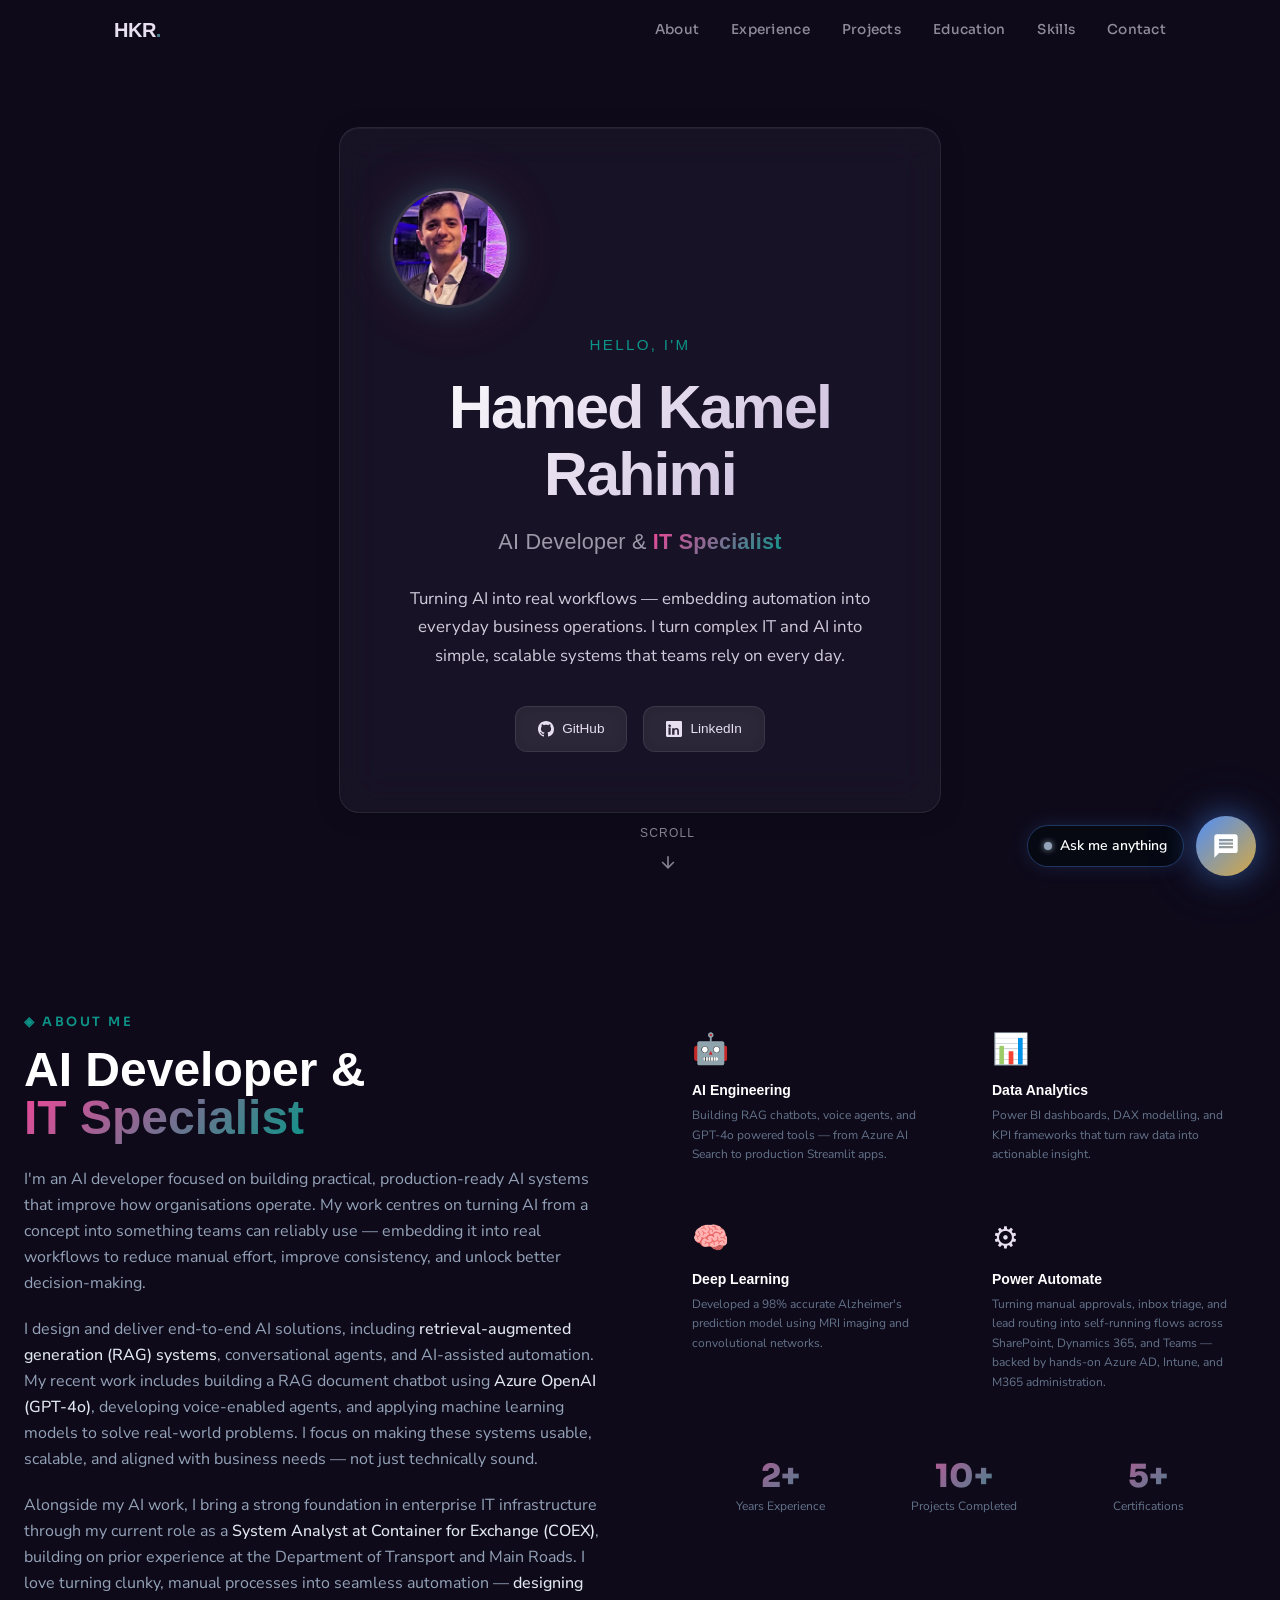
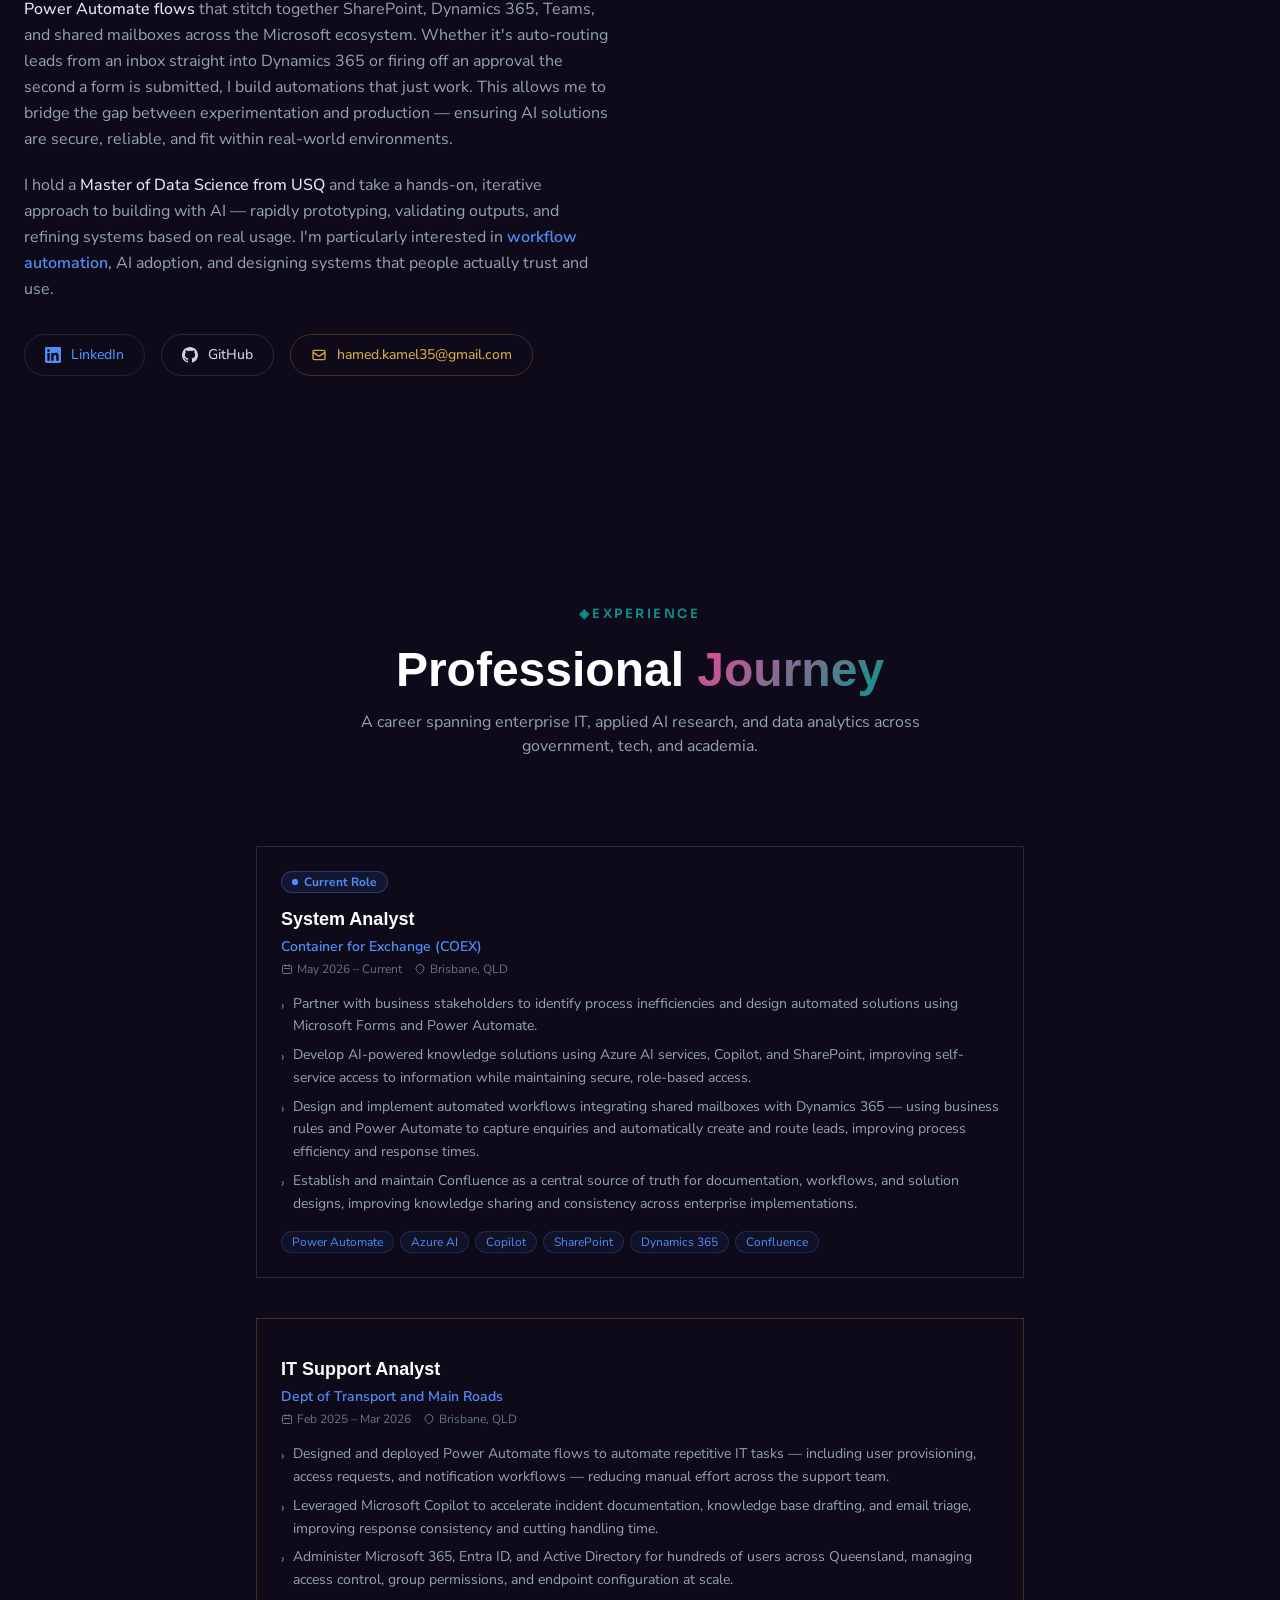
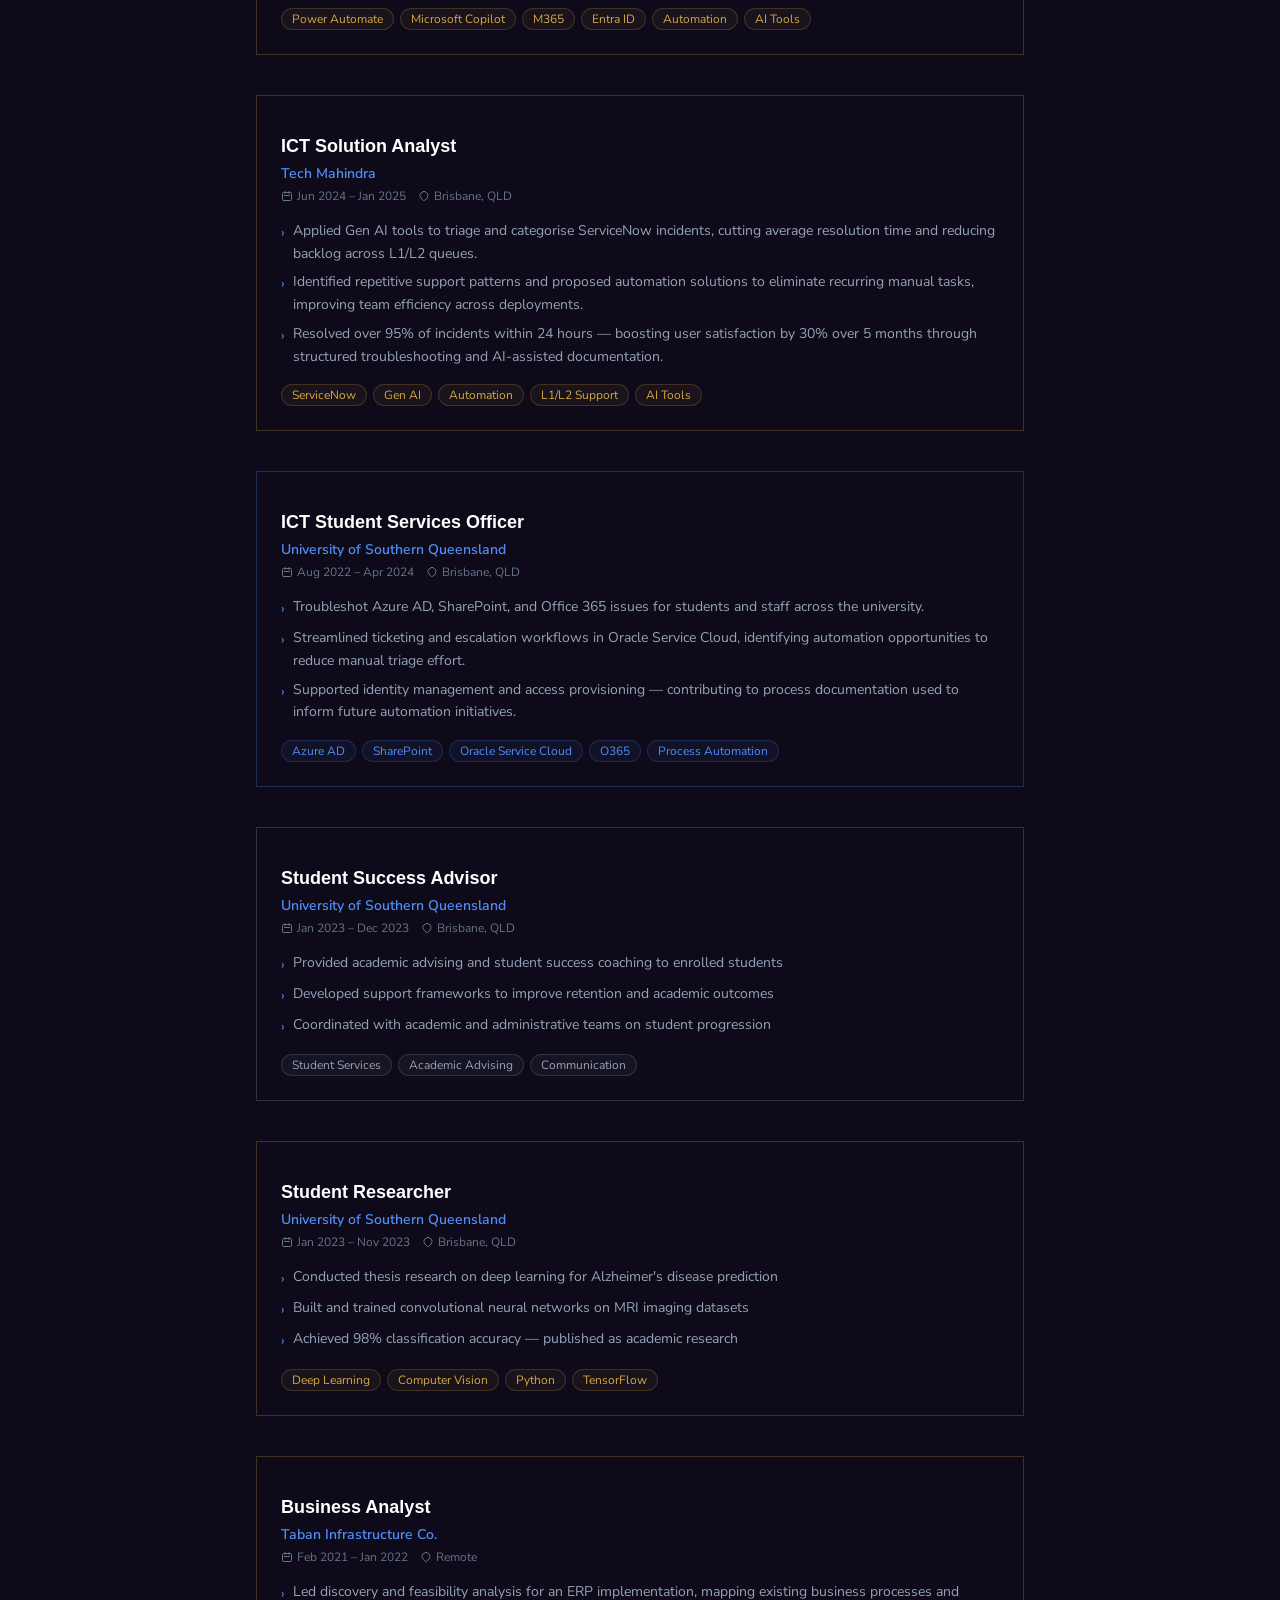
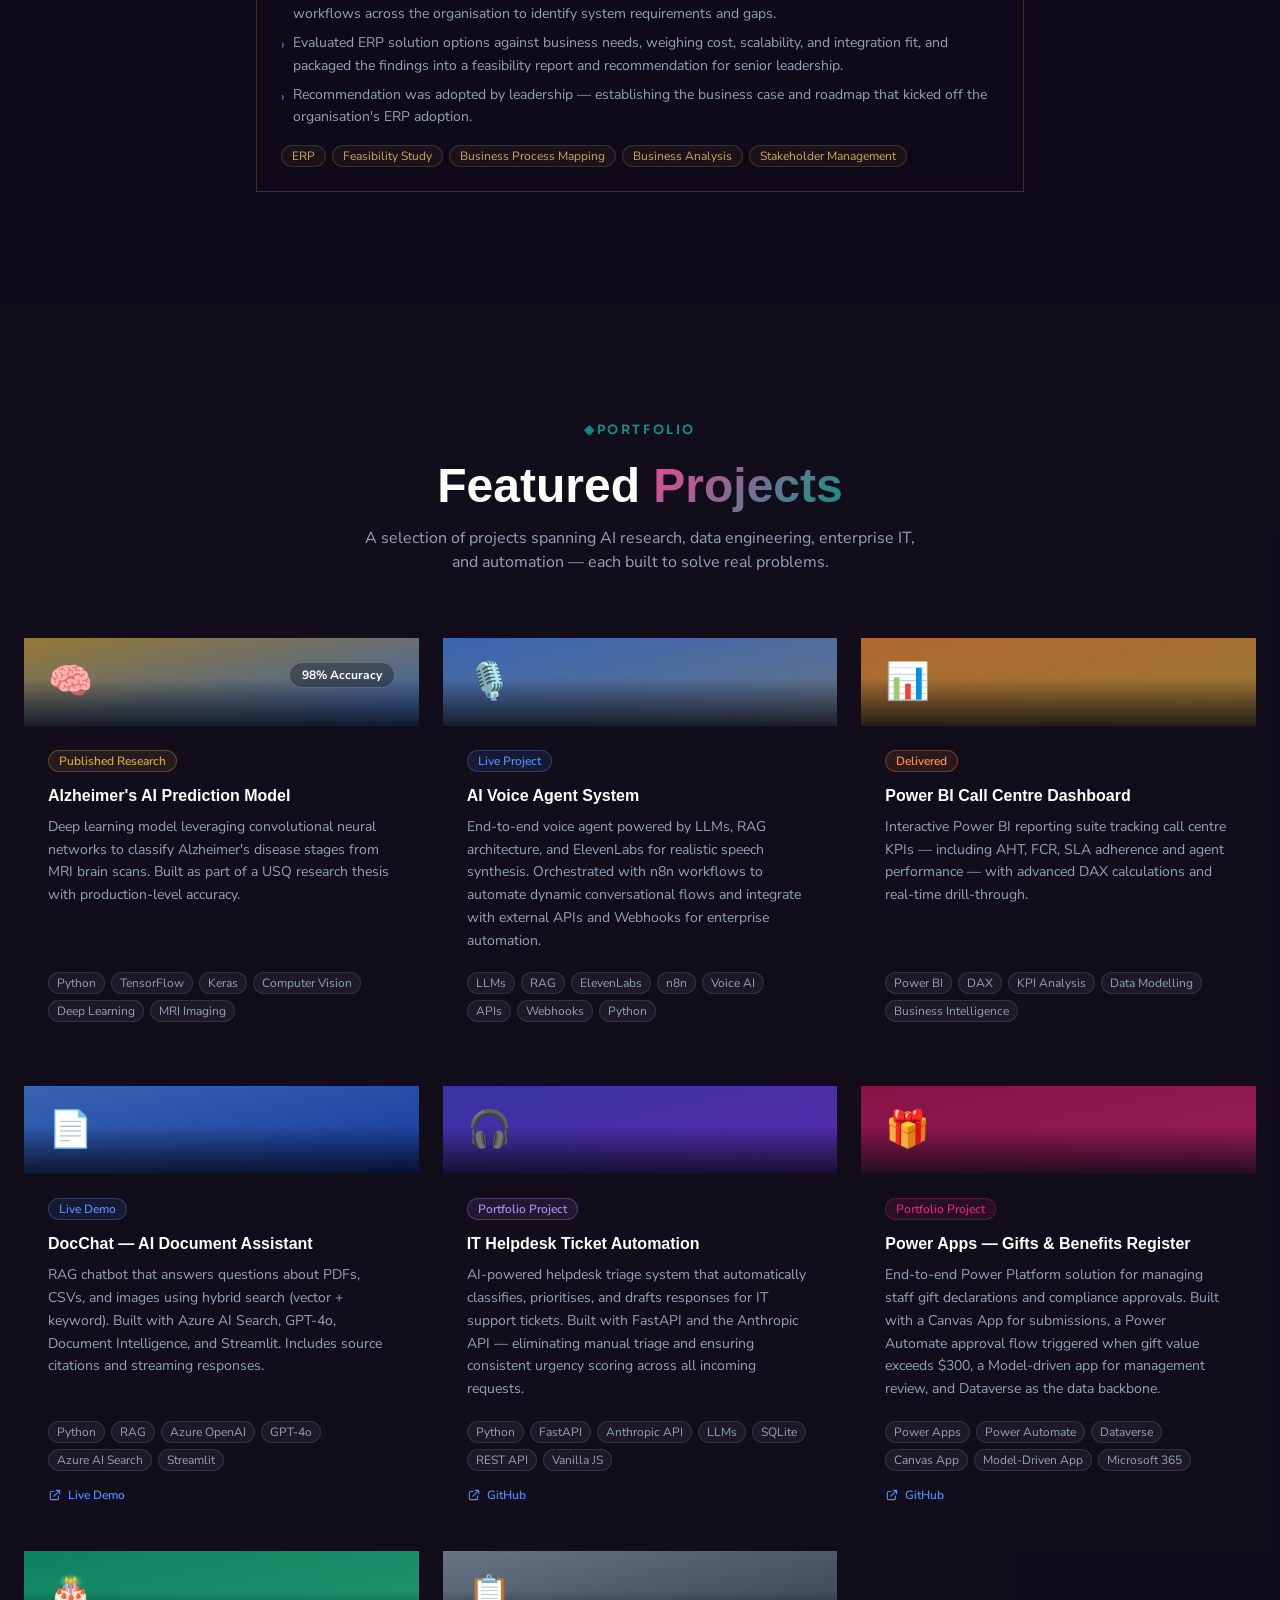
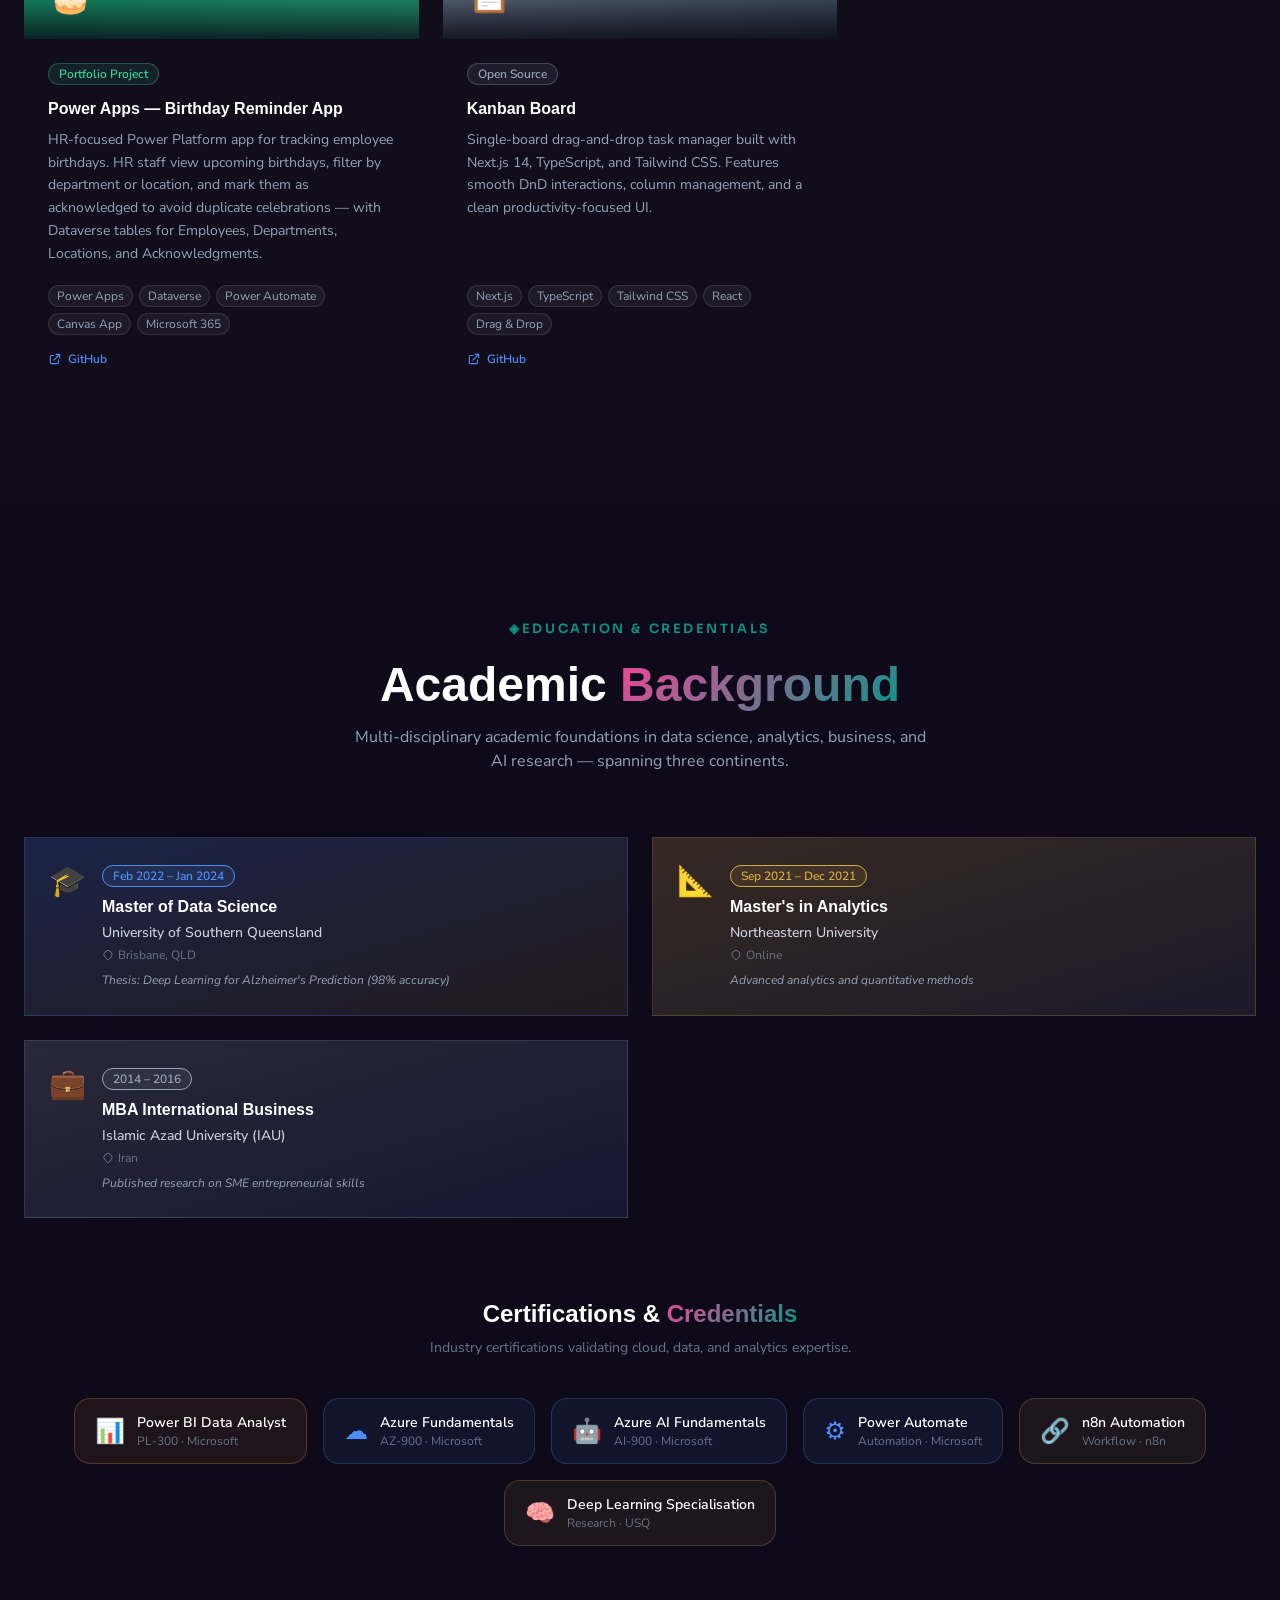
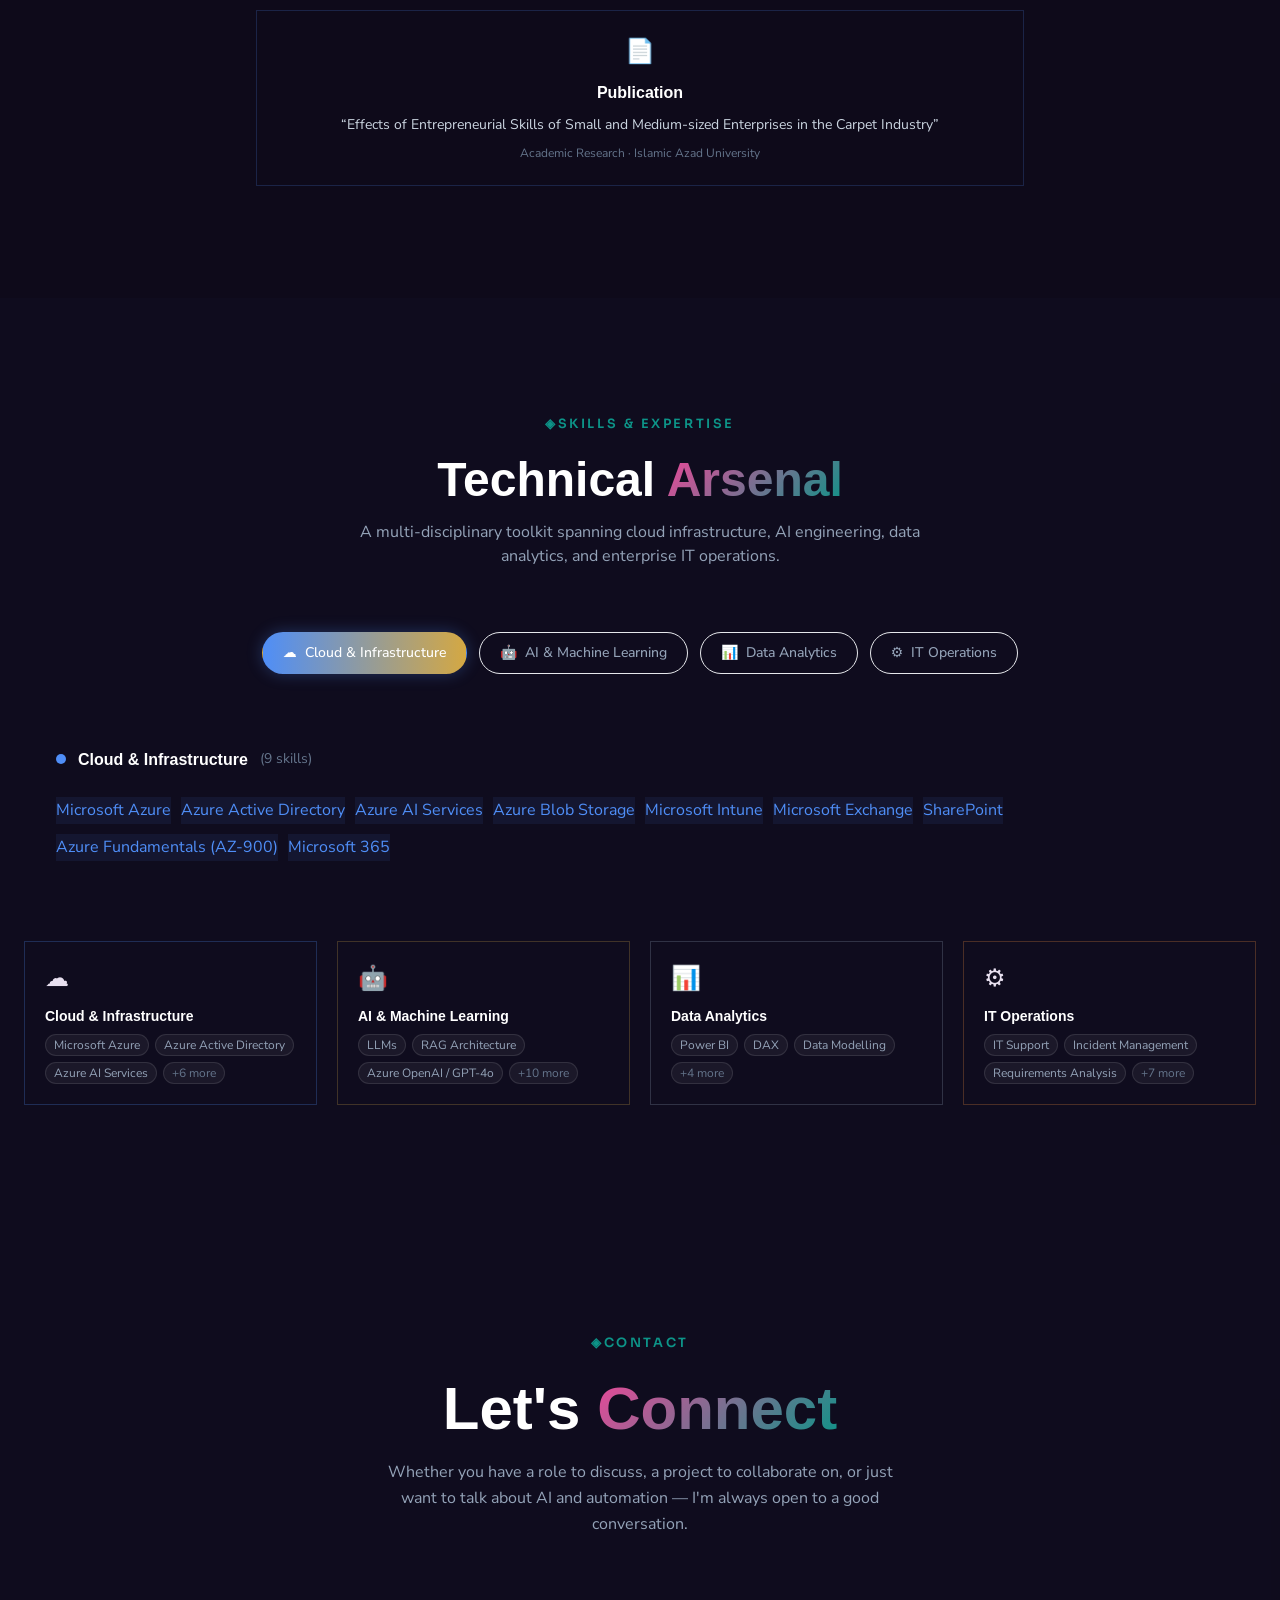
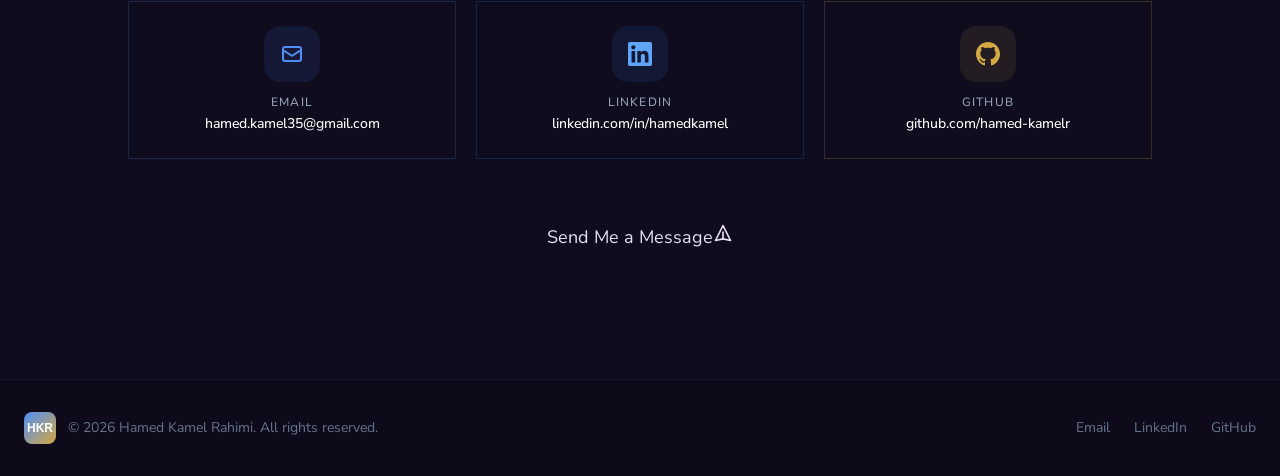
==== commit 8b6c2c82: "deploy: a4c0c21814cdacc740b353058de82cdb2df110da" ====
--- a/index.html
+++ b/index.html
@@ -1 +1 @@
-<!DOCTYPE html><html lang="en"><head><meta charSet="utf-8"/><meta name="viewport" content="width=device-width, initial-scale=1"/><link rel="preload" as="image" href="/photo.jpg"/><link rel="stylesheet" href="/_next/static/css/006b727263e6284f.css" data-precedence="next"/><link rel="preload" as="script" fetchPriority="low" href="/_next/static/chunks/webpack-889906d2d9470bce.js"/><script src="/_next/static/chunks/fd9d1056-23bdddb1df3a91c8.js" async=""></script><script src="/_next/static/chunks/23-062fa369b8d35502.js" async=""></script><script src="/_next/static/chunks/main-app-782dea0e6e1b5ff3.js" async=""></script><script src="/_next/static/chunks/app/page-0bb5c2d61f08f2c0.js" async=""></script><link rel="preconnect" href="https://fonts.googleapis.com"/><link rel="preconnect" href="https://fonts.gstatic.com" crossorigin="anonymous"/><title>Hamed Kamel Rahimi | AI Developer &amp; IT Specialist</title><meta name="description" content="Portfolio of Hamed Kamel Rahimi — IT Support Analyst at the Queensland Government, AI &amp; Automation Engineer, and Data Science professional based in Greater Brisbane, QLD. Specialising in Azure, LLMs, RAG, deep learning, and Power BI."/><meta name="author" content="Hamed Kamel Rahimi"/><meta name="keywords" content="Hamed Kamel Rahimi,IT Specialist,AI Engineer,Power BI,Azure,Brisbane,Data Science,LLM,RAG,Deep Learning,Machine Learning,Queensland Government"/><meta property="og:title" content="Hamed Kamel Rahimi | AI Developer &amp; IT Specialist"/><meta property="og:description" content="IT Support Analyst (Queensland Government) and AI Engineer based in Brisbane, QLD. Expert in Azure, Power BI, LLMs, RAG, and enterprise IT."/><meta property="og:type" content="website"/><meta name="twitter:card" content="summary"/><meta name="twitter:title" content="Hamed Kamel Rahimi | AI Developer &amp; IT Specialist"/><meta name="twitter:description" content="IT Support Analyst (Queensland Government) and AI Engineer based in Brisbane, QLD. Expert in Azure, Power BI, LLMs, RAG, and enterprise IT."/><script src="/_next/static/chunks/polyfills-78c92fac7aa8fdd8.js" noModule=""></script></head><body><main><nav class="fixed top-0 left-0 right-0 z-50 py-4 transition-all duration-400 bg-transparent"><div class="max-w-[1100px] mx-auto px-6 flex items-center justify-between"><a href="#hero" class="font-heading font-bold text-xl text-[#e8e0f0] no-underline tracking-tight">HKR<span class="gradient-text">.</span></a><ul class="hidden md:flex gap-8 list-none"><li><a href="#about" class="nav-link">About</a></li><li><a href="#experience" class="nav-link">Experience</a></li><li><a href="#portfolio" class="nav-link">Projects</a></li><li><a href="#education" class="nav-link">Education</a></li><li><a href="#skills" class="nav-link">Skills</a></li><li><a href="#contact" class="nav-link">Contact</a></li></ul><button class="md:hidden flex flex-col gap-[5px] p-2 bg-transparent border-none cursor-pointer" aria-label="Toggle menu"><span class="block w-6 h-0.5 bg-[#e8e0f0] rounded-sm transition-all duration-300 "></span><span class="block w-6 h-0.5 bg-[#e8e0f0] rounded-sm transition-all duration-300 "></span><span class="block w-6 h-0.5 bg-[#e8e0f0] rounded-sm transition-all duration-300 "></span></button></div><div class="md:hidden overflow-hidden transition-all duration-300 max-h-0"><div class="max-w-[1100px] mx-auto px-6 flex flex-col gap-1 pt-4"><a href="#about" class="px-3 py-2.5 rounded-lg text-[rgba(232,224,240,0.6)] hover:text-[#e8e0f0] transition-colors font-heading text-sm font-medium no-underline">About</a><a href="#experience" class="px-3 py-2.5 rounded-lg text-[rgba(232,224,240,0.6)] hover:text-[#e8e0f0] transition-colors font-heading text-sm font-medium no-underline">Experience</a><a href="#portfolio" class="px-3 py-2.5 rounded-lg text-[rgba(232,224,240,0.6)] hover:text-[#e8e0f0] transition-colors font-heading text-sm font-medium no-underline">Projects</a><a href="#education" class="px-3 py-2.5 rounded-lg text-[rgba(232,224,240,0.6)] hover:text-[#e8e0f0] transition-colors font-heading text-sm font-medium no-underline">Education</a><a href="#skills" class="px-3 py-2.5 rounded-lg text-[rgba(232,224,240,0.6)] hover:text-[#e8e0f0] transition-colors font-heading text-sm font-medium no-underline">Skills</a><a href="#contact" class="px-3 py-2.5 rounded-lg text-[rgba(232,224,240,0.6)] hover:text-[#e8e0f0] transition-colors font-heading text-sm font-medium no-underline">Contact</a></div></div></nav><section id="hero" class="min-h-screen flex items-center justify-center pt-[120px] pb-[80px]"><div class="max-w-[1100px] mx-auto px-6"><div class="hero-card glass reveal text-center py-[60px] px-[50px] max-w-[720px] mx-auto relative"><img src="/photo.jpg" alt="Hamed Kamel Rahimi" class="hero-photo"/><p class="font-heading text-[0.95rem] font-medium text-[#0d9488] tracking-[0.15em] uppercase mb-4">Hello, I&#x27;m</p><h1 class="font-heading font-extrabold leading-[1.1] mb-2" style="font-size:clamp(2.2rem, 5vw, 3.8rem);letter-spacing:-0.03em;background:linear-gradient(135deg, #ffffff 0%, #e8e0f0 40%, #c4b5d8 100%);-webkit-background-clip:text;-webkit-text-fill-color:transparent;background-clip:text">Hamed Kamel<span class="block">Rahimi</span></h1><p class="font-heading font-normal mt-4 mb-6" style="font-size:clamp(1rem, 2.5vw, 1.35rem);color:rgba(232, 224, 240, 0.65);letter-spacing:0.01em">AI Developer &amp; <em class="not-italic font-semibold gradient-text">IT Specialist</em></p><p class="text-[1.05rem] text-[rgba(232,224,240,0.9)] max-w-[500px] mx-auto mb-9 leading-[1.7]">Turning AI into real workflows — embedding automation into everyday business operations. I turn complex IT and AI into simple, scalable systems that teams rely on every day.</p><div class="flex gap-4 justify-center flex-wrap"><a href="https://github.com/hamed-kamelr" class="inline-flex items-center gap-2 py-2.5 px-[22px] rounded-xl font-heading text-[0.85rem] font-medium no-underline text-[#e8e0f0] bg-[rgba(255,255,255,0.06)] border border-[rgba(255,255,255,0.1)] backdrop-blur-[10px] transition-all duration-300 hover:bg-[rgba(255,255,255,0.12)] hover:border-[rgba(255,255,255,0.2)] hover:-translate-y-0.5"><svg class="w-4 h-4 shrink-0" viewBox="0 0 24 24" fill="currentColor"><path d="M12 0C5.37 0 0 5.37 0 12c0 5.31 3.435 9.795 8.205 11.385.6.105.825-.255.825-.57 0-.285-.015-1.23-.015-2.235-3.015.555-3.795-.735-4.035-1.41-.135-.345-.72-1.41-1.23-1.695-.42-.225-1.02-.78-.015-.795.945-.015 1.62.87 1.845 1.23 1.08 1.815 2.805 1.305 3.495.99.105-.78.42-1.305.765-1.605-2.67-.3-5.46-1.335-5.46-5.925 0-1.305.465-2.385 1.23-3.225-.12-.3-.54-1.53.12-3.18 0 0 1.005-.315 3.3 1.23.96-.27 1.98-.405 3-.405s2.04.135 3 .405c2.295-1.56 3.3-1.23 3.3-1.23.66 1.65.24 2.88.12 3.18.765.84 1.23 1.905 1.23 3.225 0 4.605-2.805 5.625-5.475 5.925.435.375.81 1.095.81 2.22 0 1.605-.015 2.895-.015 3.3 0 .315.225.69.825.57A12.02 12.02 0 0024 12c0-6.63-5.37-12-12-12z"></path></svg>GitHub</a><a href="https://www.linkedin.com/in/hamedkamel" class="inline-flex items-center gap-2 py-2.5 px-[22px] rounded-xl font-heading text-[0.85rem] font-medium no-underline text-[#e8e0f0] bg-[rgba(255,255,255,0.06)] border border-[rgba(255,255,255,0.1)] backdrop-blur-[10px] transition-all duration-300 hover:bg-[rgba(255,255,255,0.12)] hover:border-[rgba(255,255,255,0.2)] hover:-translate-y-0.5"><svg class="w-4 h-4 shrink-0" viewBox="0 0 24 24" fill="currentColor"><path d="M20.447 20.452h-3.554v-5.569c0-1.328-.475-2.236-1.986-2.236-1.081 0-1.722.722-2.004 1.418-.103.249-.129.597-.129.946v5.441h-3.554s.05-8.836 0-9.753h3.554v1.383c.43-.664 1.199-1.61 2.919-1.61 2.135 0 3.74 1.398 3.74 4.402v5.578zM5.337 8.855c-1.144 0-1.915-.762-1.915-1.715 0-.955.77-1.715 1.914-1.715.145 0 .287.01.424.03 1.144 0 1.914.76 1.914 1.715 0 .953-.771 1.715-1.915 1.715zm1.6 11.597H3.738V9.567h3.199v10.885zM22.225 0H1.771C.792 0 0 .774 0 1.729v20.542C0 23.227.792 24 1.771 24h20.451C23.2 24 24 23.227 24 22.271V1.729C24 .774 23.2 0 22.222 0h.003z"></path></svg>LinkedIn</a></div><div class="absolute -bottom-[60px] left-1/2 flex flex-col items-center gap-2 text-[rgba(232,224,240,0.55)] text-[0.75rem] font-heading tracking-[0.1em]" style="animation:scrollHint 2.5s ease-in-out infinite"><span>SCROLL</span><svg class="w-5 h-5" viewBox="0 0 24 24" fill="none" stroke="currentColor" stroke-width="2"><path d="M12 5v14M19 12l-7 7-7-7"></path></svg></div></div></div></section><section id="about" class="py-28 px-6 max-w-7xl mx-auto"><div class="grid lg:grid-cols-2 gap-16 items-start"><div><div class="section-label reveal"><span>◈</span> About Me</div><h2 class="reveal font-heading font-bold text-4xl sm:text-5xl text-white mb-6 leading-tight">AI Developer &amp;<br/><span class="gradient-text">IT Specialist</span></h2><p class="reveal text-slate-400 leading-relaxed mb-5 text-base">I&#x27;m an AI developer focused on building practical, production-ready AI systems that improve how organisations operate. My work centres on turning AI from a concept into something teams can reliably use — embedding it into real workflows to reduce manual effort, improve consistency, and unlock better decision-making.</p><p class="reveal text-slate-400 leading-relaxed mb-5 text-base">I design and deliver end-to-end AI solutions, including<!-- --> <span class="text-slate-200 font-medium">retrieval-augmented generation (RAG) systems</span>, conversational agents, and AI-assisted automation. My recent work includes building a RAG document chatbot using<!-- --> <span class="text-slate-200 font-medium">Azure OpenAI (GPT-4o)</span>, developing voice-enabled agents, and applying machine learning models to solve real-world problems. I focus on making these systems usable, scalable, and aligned with business needs — not just technically sound.</p><p class="reveal text-slate-400 leading-relaxed mb-5 text-base">Alongside my AI work, I bring a strong foundation in enterprise IT infrastructure through my current role as a<!-- --> <span class="text-slate-200 font-medium">System Analyst at Container for Exchange (COEX)</span>, building on prior experience at the Department of Transport and Main Roads. I love turning clunky, manual processes into seamless automation —<!-- --> <span class="text-slate-200 font-medium">designing Power Automate flows</span> that stitch together SharePoint, Dynamics 365, Teams, and shared mailboxes across the Microsoft ecosystem. Whether it&#x27;s auto-routing leads from an inbox straight into Dynamics 365 or firing off an approval the second a form is submitted, I build automations that just work. This allows me to bridge the gap between experimentation and production — ensuring AI solutions are secure, reliable, and fit within real-world environments.</p><p class="reveal text-slate-400 leading-relaxed mb-8 text-base">I hold a <span class="text-slate-200 font-medium">Master of Data Science from USQ</span> and take a hands-on, iterative approach to building with AI — rapidly prototyping, validating outputs, and refining systems based on real usage. I&#x27;m particularly interested in<!-- --> <span class="text-[#4f8ef7] font-semibold">workflow automation</span>, AI adoption, and designing systems that people actually trust and use.</p><div class="reveal flex flex-wrap gap-4"><a href="https://www.linkedin.com/in/hamedkamel" class="flex items-center gap-2.5 px-5 py-2.5 rounded-full glass-card border border-[rgba(79,142,247,0.2)] text-[#4f8ef7] text-sm font-medium hover:border-[#4f8ef7] hover:bg-[rgba(79,142,247,0.08)] transition-all"><svg class="w-4 h-4" fill="currentColor" viewBox="0 0 24 24"><path d="M20.447 20.452h-3.554v-5.569c0-1.328-.027-3.037-1.852-3.037-1.853 0-2.136 1.445-2.136 2.939v5.667H9.351V9h3.414v1.561h.046c.477-.9 1.637-1.85 3.37-1.85 3.601 0 4.267 2.37 4.267 5.455v6.286zM5.337 7.433c-1.144 0-2.063-.926-2.063-2.065 0-1.138.92-2.063 2.063-2.063 1.14 0 2.064.925 2.064 2.063 0 1.139-.925 2.065-2.064 2.065zm1.782 13.019H3.555V9h3.564v11.452zM22.225 0H1.771C.792 0 0 .774 0 1.729v20.542C0 23.227.792 24 1.771 24h20.451C23.2 24 24 23.227 24 22.271V1.729C24 .774 23.2 0 22.222 0h.003z"></path></svg>LinkedIn</a><a href="https://github.com/hamed-kamelr" class="flex items-center gap-2.5 px-5 py-2.5 rounded-full glass-card border border-[rgba(148,163,184,0.2)] text-slate-300 text-sm font-medium hover:border-[rgba(148,163,184,0.5)] hover:bg-[rgba(148,163,184,0.06)] transition-all"><svg class="w-4 h-4" fill="currentColor" viewBox="0 0 24 24"><path d="M12 0C5.374 0 0 5.373 0 12c0 5.302 3.438 9.8 8.207 11.387.599.111.793-.261.793-.577v-2.234c-3.338.726-4.033-1.416-4.033-1.416-.546-1.387-1.333-1.756-1.333-1.756-1.089-.745.083-.729.083-.729 1.205.084 1.839 1.237 1.839 1.237 1.07 1.834 2.807 1.304 3.492.997.107-.775.418-1.305.762-1.604-2.665-.305-5.467-1.334-5.467-5.931 0-1.311.469-2.381 1.236-3.221-.124-.303-.535-1.524.117-3.176 0 0 1.008-.322 3.301 1.23A11.509 11.509 0 0112 5.803c1.02.005 2.047.138 3.006.404 2.291-1.552 3.297-1.23 3.297-1.23.653 1.653.242 2.874.118 3.176.77.84 1.235 1.911 1.235 3.221 0 4.609-2.807 5.624-5.479 5.921.43.372.823 1.102.823 2.222v3.293c0 .319.192.694.801.576C20.566 21.797 24 17.3 24 12c0-6.627-5.373-12-12-12z"></path></svg>GitHub</a><a href="mailto:hamed.kamel35@gmail.com" class="flex items-center gap-2.5 px-5 py-2.5 rounded-full glass-card border border-[rgba(212,168,67,0.25)] text-[#d4a843] text-sm font-medium hover:border-[#d4a843] hover:bg-[rgba(212,168,67,0.08)] transition-all"><svg class="w-4 h-4" fill="none" stroke="currentColor" viewBox="0 0 24 24"><path stroke-linecap="round" stroke-linejoin="round" stroke-width="2" d="M3 8l7.89 5.26a2 2 0 002.22 0L21 8M5 19h14a2 2 0 002-2V7a2 2 0 00-2-2H5a2 2 0 00-2 2v10a2 2 0 002 2z"></path></svg>hamed.kamel35@gmail.com</a></div></div><div class="space-y-6"><div class="grid grid-cols-2 gap-4"><div class="reveal glass-card p-5 hover:border-[rgba(79,142,247,0.3)] hover:-translate-y-1 transition-all duration-300" style="transition-delay:0ms"><div class="text-3xl mb-3">🤖</div><h3 class="font-heading font-semibold text-white text-sm mb-1.5">AI Engineering</h3><p class="text-slate-500 text-xs leading-relaxed">Building RAG chatbots, voice agents, and GPT-4o powered tools — from Azure AI Search to production Streamlit apps.</p></div><div class="reveal glass-card p-5 hover:border-[rgba(79,142,247,0.3)] hover:-translate-y-1 transition-all duration-300" style="transition-delay:80ms"><div class="text-3xl mb-3">📊</div><h3 class="font-heading font-semibold text-white text-sm mb-1.5">Data Analytics</h3><p class="text-slate-500 text-xs leading-relaxed">Power BI dashboards, DAX modelling, and KPI frameworks that turn raw data into actionable insight.</p></div><div class="reveal glass-card p-5 hover:border-[rgba(79,142,247,0.3)] hover:-translate-y-1 transition-all duration-300" style="transition-delay:160ms"><div class="text-3xl mb-3">🧠</div><h3 class="font-heading font-semibold text-white text-sm mb-1.5">Deep Learning</h3><p class="text-slate-500 text-xs leading-relaxed">Developed a 98% accurate Alzheimer&#x27;s prediction model using MRI imaging and convolutional networks.</p></div><div class="reveal glass-card p-5 hover:border-[rgba(79,142,247,0.3)] hover:-translate-y-1 transition-all duration-300" style="transition-delay:240ms"><div class="text-3xl mb-3">⚙️</div><h3 class="font-heading font-semibold text-white text-sm mb-1.5">Power Automate</h3><p class="text-slate-500 text-xs leading-relaxed">Turning manual approvals, inbox triage, and lead routing into self-running flows across SharePoint, Dynamics 365, and Teams — backed by hands-on Azure AD, Intune, and M365 administration.</p></div></div><div class="reveal glass-card p-6 grid grid-cols-3 gap-4"><div class="text-center"><div class="stat-number text-3xl">2+</div><div class="text-slate-500 text-xs mt-1">Years Experience</div></div><div class="text-center"><div class="stat-number text-3xl">10+</div><div class="text-slate-500 text-xs mt-1">Projects Completed</div></div><div class="text-center"><div class="stat-number text-3xl">5+</div><div class="text-slate-500 text-xs mt-1">Certifications</div></div></div></div></div></section><section id="journey" class="py-28 px-6"><div class="max-w-6xl mx-auto"><div class="text-center mb-20"><div class="section-label reveal inline-flex"><span>◈</span> Experience</div><h2 class="reveal font-heading font-bold text-4xl sm:text-5xl text-white mt-2 mb-4">Professional <span class="gradient-text">Journey</span></h2><p class="reveal text-slate-400 max-w-xl mx-auto text-base">A career spanning enterprise IT, applied AI research, and data analytics across government, tech, and academia.</p></div><div class="relative max-w-3xl mx-auto"><div class="space-y-8"><div class="reveal relative flex items-start gap-6" style="transition-delay:0ms"><div class="w-full pt-2"><div class="glass-card p-6 border border-[rgba(79,142,247,0.25)] hover:-translate-y-1 hover:border-opacity-60 transition-all duration-300"><div class="flex flex-wrap items-start gap-2 mb-3"><span class="px-2.5 py-0.5 rounded-full text-xs font-bold border bg-[rgba(79,142,247,0.1)] text-[#4f8ef7] border-[rgba(79,142,247,0.3)] flex items-center gap-1.5"><span class="relative flex h-1.5 w-1.5"><span class="animate-ping absolute inline-flex h-full w-full rounded-full bg-current opacity-75"></span><span class="relative inline-flex rounded-full h-1.5 w-1.5 bg-current"></span></span>Current Role</span></div><h3 class="font-heading font-bold text-white text-lg mb-1">System Analyst</h3><p class="text-[#4f8ef7] font-semibold text-sm mb-1">Container for Exchange (COEX)</p><div class="flex flex-wrap gap-3 text-slate-500 text-xs mb-4"><span class="flex items-center gap-1"><svg class="w-3 h-3" fill="none" stroke="currentColor" viewBox="0 0 24 24"><path stroke-linecap="round" stroke-linejoin="round" stroke-width="2" d="M8 7V3m8 4V3m-9 8h10M5 21h14a2 2 0 002-2V7a2 2 0 00-2-2H5a2 2 0 00-2 2v12a2 2 0 002 2z"></path></svg>May 2026 – Current</span><span class="flex items-center gap-1"><svg class="w-3 h-3" fill="none" stroke="currentColor" viewBox="0 0 24 24"><path stroke-linecap="round" stroke-linejoin="round" stroke-width="2" d="M17.657 16.657L13.414 20.9a1.998 1.998 0 01-2.827 0l-4.244-4.243a8 8 0 1111.314 0z"></path></svg>Brisbane, QLD</span></div><ul class="space-y-1.5 mb-4"><li class="flex gap-2 text-slate-400 text-sm leading-relaxed"><span class="text-[#4f8ef7] mt-0.5 shrink-0">›</span>Partner with business stakeholders to identify process inefficiencies and design automated solutions using Microsoft Forms and Power Automate.</li><li class="flex gap-2 text-slate-400 text-sm leading-relaxed"><span class="text-[#4f8ef7] mt-0.5 shrink-0">›</span>Develop AI-powered knowledge solutions using Azure AI services, Copilot, and SharePoint, improving self-service access to information while maintaining secure, role-based access.</li><li class="flex gap-2 text-slate-400 text-sm leading-relaxed"><span class="text-[#4f8ef7] mt-0.5 shrink-0">›</span>Design and implement automated workflows integrating shared mailboxes with Dynamics 365 — using business rules and Power Automate to capture enquiries and automatically create and route leads, improving process efficiency and response times.</li><li class="flex gap-2 text-slate-400 text-sm leading-relaxed"><span class="text-[#4f8ef7] mt-0.5 shrink-0">›</span>Establish and maintain Confluence as a central source of truth for documentation, workflows, and solution designs, improving knowledge sharing and consistency across enterprise implementations.</li></ul><div class="flex flex-wrap gap-1.5"><span class="text-xs px-2.5 py-0.5 rounded-full border bg-[rgba(79,142,247,0.06)] text-[#4f8ef7] border-[rgba(79,142,247,0.2)]">Power Automate</span><span class="text-xs px-2.5 py-0.5 rounded-full border bg-[rgba(79,142,247,0.06)] text-[#4f8ef7] border-[rgba(79,142,247,0.2)]">Azure AI</span><span class="text-xs px-2.5 py-0.5 rounded-full border bg-[rgba(79,142,247,0.06)] text-[#4f8ef7] border-[rgba(79,142,247,0.2)]">Copilot</span><span class="text-xs px-2.5 py-0.5 rounded-full border bg-[rgba(79,142,247,0.06)] text-[#4f8ef7] border-[rgba(79,142,247,0.2)]">SharePoint</span><span class="text-xs px-2.5 py-0.5 rounded-full border bg-[rgba(79,142,247,0.06)] text-[#4f8ef7] border-[rgba(79,142,247,0.2)]">Dynamics 365</span><span class="text-xs px-2.5 py-0.5 rounded-full border bg-[rgba(79,142,247,0.06)] text-[#4f8ef7] border-[rgba(79,142,247,0.2)]">Confluence</span></div></div></div></div><div class="reveal relative flex items-start gap-6" style="transition-delay:80ms"><div class="w-full pt-2"><div class="glass-card p-6 border border-[rgba(212,168,67,0.25)] hover:-translate-y-1 hover:border-opacity-60 transition-all duration-300"><div class="flex flex-wrap items-start gap-2 mb-3"></div><h3 class="font-heading font-bold text-white text-lg mb-1">IT Support Analyst</h3><p class="text-[#4f8ef7] font-semibold text-sm mb-1">Dept of Transport and Main Roads</p><div class="flex flex-wrap gap-3 text-slate-500 text-xs mb-4"><span class="flex items-center gap-1"><svg class="w-3 h-3" fill="none" stroke="currentColor" viewBox="0 0 24 24"><path stroke-linecap="round" stroke-linejoin="round" stroke-width="2" d="M8 7V3m8 4V3m-9 8h10M5 21h14a2 2 0 002-2V7a2 2 0 00-2-2H5a2 2 0 00-2 2v12a2 2 0 002 2z"></path></svg>Feb 2025 – Mar 2026</span><span class="flex items-center gap-1"><svg class="w-3 h-3" fill="none" stroke="currentColor" viewBox="0 0 24 24"><path stroke-linecap="round" stroke-linejoin="round" stroke-width="2" d="M17.657 16.657L13.414 20.9a1.998 1.998 0 01-2.827 0l-4.244-4.243a8 8 0 1111.314 0z"></path></svg>Brisbane, QLD</span></div><ul class="space-y-1.5 mb-4"><li class="flex gap-2 text-slate-400 text-sm leading-relaxed"><span class="text-[#4f8ef7] mt-0.5 shrink-0">›</span>Designed and deployed Power Automate flows to automate repetitive IT tasks — including user provisioning, access requests, and notification workflows — reducing manual effort across the support team.</li><li class="flex gap-2 text-slate-400 text-sm leading-relaxed"><span class="text-[#4f8ef7] mt-0.5 shrink-0">›</span>Leveraged Microsoft Copilot to accelerate incident documentation, knowledge base drafting, and email triage, improving response consistency and cutting handling time.</li><li class="flex gap-2 text-slate-400 text-sm leading-relaxed"><span class="text-[#4f8ef7] mt-0.5 shrink-0">›</span>Administer Microsoft 365, Entra ID, and Active Directory for hundreds of users across Queensland, managing access control, group permissions, and endpoint configuration at scale.</li></ul><div class="flex flex-wrap gap-1.5"><span class="text-xs px-2.5 py-0.5 rounded-full border bg-[rgba(212,168,67,0.06)] text-[#d4a843] border-[rgba(212,168,67,0.2)]">Power Automate</span><span class="text-xs px-2.5 py-0.5 rounded-full border bg-[rgba(212,168,67,0.06)] text-[#d4a843] border-[rgba(212,168,67,0.2)]">Microsoft Copilot</span><span class="text-xs px-2.5 py-0.5 rounded-full border bg-[rgba(212,168,67,0.06)] text-[#d4a843] border-[rgba(212,168,67,0.2)]">M365</span><span class="text-xs px-2.5 py-0.5 rounded-full border bg-[rgba(212,168,67,0.06)] text-[#d4a843] border-[rgba(212,168,67,0.2)]">Entra ID</span><span class="text-xs px-2.5 py-0.5 rounded-full border bg-[rgba(212,168,67,0.06)] text-[#d4a843] border-[rgba(212,168,67,0.2)]">Automation</span><span class="text-xs px-2.5 py-0.5 rounded-full border bg-[rgba(212,168,67,0.06)] text-[#d4a843] border-[rgba(212,168,67,0.2)]">AI Tools</span></div></div></div></div><div class="reveal relative flex items-start gap-6" style="transition-delay:160ms"><div class="w-full pt-2"><div class="glass-card p-6 border border-[rgba(212,168,67,0.25)] hover:-translate-y-1 hover:border-opacity-60 transition-all duration-300"><div class="flex flex-wrap items-start gap-2 mb-3"></div><h3 class="font-heading font-bold text-white text-lg mb-1">ICT Solution Analyst</h3><p class="text-[#4f8ef7] font-semibold text-sm mb-1">Tech Mahindra</p><div class="flex flex-wrap gap-3 text-slate-500 text-xs mb-4"><span class="flex items-center gap-1"><svg class="w-3 h-3" fill="none" stroke="currentColor" viewBox="0 0 24 24"><path stroke-linecap="round" stroke-linejoin="round" stroke-width="2" d="M8 7V3m8 4V3m-9 8h10M5 21h14a2 2 0 002-2V7a2 2 0 00-2-2H5a2 2 0 00-2 2v12a2 2 0 002 2z"></path></svg>Jun 2024 – Jan 2025</span><span class="flex items-center gap-1"><svg class="w-3 h-3" fill="none" stroke="currentColor" viewBox="0 0 24 24"><path stroke-linecap="round" stroke-linejoin="round" stroke-width="2" d="M17.657 16.657L13.414 20.9a1.998 1.998 0 01-2.827 0l-4.244-4.243a8 8 0 1111.314 0z"></path></svg>Brisbane, QLD</span></div><ul class="space-y-1.5 mb-4"><li class="flex gap-2 text-slate-400 text-sm leading-relaxed"><span class="text-[#4f8ef7] mt-0.5 shrink-0">›</span>Applied Gen AI tools to triage and categorise ServiceNow incidents, cutting average resolution time and reducing backlog across L1/L2 queues.</li><li class="flex gap-2 text-slate-400 text-sm leading-relaxed"><span class="text-[#4f8ef7] mt-0.5 shrink-0">›</span>Identified repetitive support patterns and proposed automation solutions to eliminate recurring manual tasks, improving team efficiency across deployments.</li><li class="flex gap-2 text-slate-400 text-sm leading-relaxed"><span class="text-[#4f8ef7] mt-0.5 shrink-0">›</span>Resolved over 95% of incidents within 24 hours — boosting user satisfaction by 30% over 5 months through structured troubleshooting and AI-assisted documentation.</li></ul><div class="flex flex-wrap gap-1.5"><span class="text-xs px-2.5 py-0.5 rounded-full border bg-[rgba(212,168,67,0.06)] text-[#d4a843] border-[rgba(212,168,67,0.2)]">ServiceNow</span><span class="text-xs px-2.5 py-0.5 rounded-full border bg-[rgba(212,168,67,0.06)] text-[#d4a843] border-[rgba(212,168,67,0.2)]">Gen AI</span><span class="text-xs px-2.5 py-0.5 rounded-full border bg-[rgba(212,168,67,0.06)] text-[#d4a843] border-[rgba(212,168,67,0.2)]">Automation</span><span class="text-xs px-2.5 py-0.5 rounded-full border bg-[rgba(212,168,67,0.06)] text-[#d4a843] border-[rgba(212,168,67,0.2)]">L1/L2 Support</span><span class="text-xs px-2.5 py-0.5 rounded-full border bg-[rgba(212,168,67,0.06)] text-[#d4a843] border-[rgba(212,168,67,0.2)]">AI Tools</span></div></div></div></div><div class="reveal relative flex items-start gap-6" style="transition-delay:240ms"><div class="w-full pt-2"><div class="glass-card p-6 border border-[rgba(79,142,247,0.25)] hover:-translate-y-1 hover:border-opacity-60 transition-all duration-300"><div class="flex flex-wrap items-start gap-2 mb-3"></div><h3 class="font-heading font-bold text-white text-lg mb-1">ICT Student Services Officer</h3><p class="text-[#4f8ef7] font-semibold text-sm mb-1">University of Southern Queensland</p><div class="flex flex-wrap gap-3 text-slate-500 text-xs mb-4"><span class="flex items-center gap-1"><svg class="w-3 h-3" fill="none" stroke="currentColor" viewBox="0 0 24 24"><path stroke-linecap="round" stroke-linejoin="round" stroke-width="2" d="M8 7V3m8 4V3m-9 8h10M5 21h14a2 2 0 002-2V7a2 2 0 00-2-2H5a2 2 0 00-2 2v12a2 2 0 002 2z"></path></svg>Aug 2022 – Apr 2024</span><span class="flex items-center gap-1"><svg class="w-3 h-3" fill="none" stroke="currentColor" viewBox="0 0 24 24"><path stroke-linecap="round" stroke-linejoin="round" stroke-width="2" d="M17.657 16.657L13.414 20.9a1.998 1.998 0 01-2.827 0l-4.244-4.243a8 8 0 1111.314 0z"></path></svg>Brisbane, QLD</span></div><ul class="space-y-1.5 mb-4"><li class="flex gap-2 text-slate-400 text-sm leading-relaxed"><span class="text-[#4f8ef7] mt-0.5 shrink-0">›</span>Troubleshot Azure AD, SharePoint, and Office 365 issues for students and staff across the university.</li><li class="flex gap-2 text-slate-400 text-sm leading-relaxed"><span class="text-[#4f8ef7] mt-0.5 shrink-0">›</span>Streamlined ticketing and escalation workflows in Oracle Service Cloud, identifying automation opportunities to reduce manual triage effort.</li><li class="flex gap-2 text-slate-400 text-sm leading-relaxed"><span class="text-[#4f8ef7] mt-0.5 shrink-0">›</span>Supported identity management and access provisioning — contributing to process documentation used to inform future automation initiatives.</li></ul><div class="flex flex-wrap gap-1.5"><span class="text-xs px-2.5 py-0.5 rounded-full border bg-[rgba(79,142,247,0.06)] text-[#4f8ef7] border-[rgba(79,142,247,0.2)]">Azure AD</span><span class="text-xs px-2.5 py-0.5 rounded-full border bg-[rgba(79,142,247,0.06)] text-[#4f8ef7] border-[rgba(79,142,247,0.2)]">SharePoint</span><span class="text-xs px-2.5 py-0.5 rounded-full border bg-[rgba(79,142,247,0.06)] text-[#4f8ef7] border-[rgba(79,142,247,0.2)]">Oracle Service Cloud</span><span class="text-xs px-2.5 py-0.5 rounded-full border bg-[rgba(79,142,247,0.06)] text-[#4f8ef7] border-[rgba(79,142,247,0.2)]">O365</span><span class="text-xs px-2.5 py-0.5 rounded-full border bg-[rgba(79,142,247,0.06)] text-[#4f8ef7] border-[rgba(79,142,247,0.2)]">Process Automation</span></div></div></div></div><div class="reveal relative flex items-start gap-6" style="transition-delay:320ms"><div class="w-full pt-2"><div class="glass-card p-6 border border-[rgba(148,163,184,0.25)] hover:-translate-y-1 hover:border-opacity-60 transition-all duration-300"><div class="flex flex-wrap items-start gap-2 mb-3"></div><h3 class="font-heading font-bold text-white text-lg mb-1">Student Success Advisor</h3><p class="text-[#4f8ef7] font-semibold text-sm mb-1">University of Southern Queensland</p><div class="flex flex-wrap gap-3 text-slate-500 text-xs mb-4"><span class="flex items-center gap-1"><svg class="w-3 h-3" fill="none" stroke="currentColor" viewBox="0 0 24 24"><path stroke-linecap="round" stroke-linejoin="round" stroke-width="2" d="M8 7V3m8 4V3m-9 8h10M5 21h14a2 2 0 002-2V7a2 2 0 00-2-2H5a2 2 0 00-2 2v12a2 2 0 002 2z"></path></svg>Jan 2023 – Dec 2023</span><span class="flex items-center gap-1"><svg class="w-3 h-3" fill="none" stroke="currentColor" viewBox="0 0 24 24"><path stroke-linecap="round" stroke-linejoin="round" stroke-width="2" d="M17.657 16.657L13.414 20.9a1.998 1.998 0 01-2.827 0l-4.244-4.243a8 8 0 1111.314 0z"></path></svg>Brisbane, QLD</span></div><ul class="space-y-1.5 mb-4"><li class="flex gap-2 text-slate-400 text-sm leading-relaxed"><span class="text-[#4f8ef7] mt-0.5 shrink-0">›</span>Provided academic advising and student success coaching to enrolled students</li><li class="flex gap-2 text-slate-400 text-sm leading-relaxed"><span class="text-[#4f8ef7] mt-0.5 shrink-0">›</span>Developed support frameworks to improve retention and academic outcomes</li><li class="flex gap-2 text-slate-400 text-sm leading-relaxed"><span class="text-[#4f8ef7] mt-0.5 shrink-0">›</span>Coordinated with academic and administrative teams on student progression</li></ul><div class="flex flex-wrap gap-1.5"><span class="text-xs px-2.5 py-0.5 rounded-full border bg-[rgba(148,163,184,0.06)] text-[#94a3b8] border-[rgba(148,163,184,0.2)]">Student Services</span><span class="text-xs px-2.5 py-0.5 rounded-full border bg-[rgba(148,163,184,0.06)] text-[#94a3b8] border-[rgba(148,163,184,0.2)]">Academic Advising</span><span class="text-xs px-2.5 py-0.5 rounded-full border bg-[rgba(148,163,184,0.06)] text-[#94a3b8] border-[rgba(148,163,184,0.2)]">Communication</span></div></div></div></div><div class="reveal relative flex items-start gap-6" style="transition-delay:400ms"><div class="w-full pt-2"><div class="glass-card p-6 border border-[rgba(212,168,67,0.25)] hover:-translate-y-1 hover:border-opacity-60 transition-all duration-300"><div class="flex flex-wrap items-start gap-2 mb-3"></div><h3 class="font-heading font-bold text-white text-lg mb-1">Student Researcher</h3><p class="text-[#4f8ef7] font-semibold text-sm mb-1">University of Southern Queensland</p><div class="flex flex-wrap gap-3 text-slate-500 text-xs mb-4"><span class="flex items-center gap-1"><svg class="w-3 h-3" fill="none" stroke="currentColor" viewBox="0 0 24 24"><path stroke-linecap="round" stroke-linejoin="round" stroke-width="2" d="M8 7V3m8 4V3m-9 8h10M5 21h14a2 2 0 002-2V7a2 2 0 00-2-2H5a2 2 0 00-2 2v12a2 2 0 002 2z"></path></svg>Jan 2023 – Nov 2023</span><span class="flex items-center gap-1"><svg class="w-3 h-3" fill="none" stroke="currentColor" viewBox="0 0 24 24"><path stroke-linecap="round" stroke-linejoin="round" stroke-width="2" d="M17.657 16.657L13.414 20.9a1.998 1.998 0 01-2.827 0l-4.244-4.243a8 8 0 1111.314 0z"></path></svg>Brisbane, QLD</span></div><ul class="space-y-1.5 mb-4"><li class="flex gap-2 text-slate-400 text-sm leading-relaxed"><span class="text-[#4f8ef7] mt-0.5 shrink-0">›</span>Conducted thesis research on deep learning for Alzheimer&#x27;s disease prediction</li><li class="flex gap-2 text-slate-400 text-sm leading-relaxed"><span class="text-[#4f8ef7] mt-0.5 shrink-0">›</span>Built and trained convolutional neural networks on MRI imaging datasets</li><li class="flex gap-2 text-slate-400 text-sm leading-relaxed"><span class="text-[#4f8ef7] mt-0.5 shrink-0">›</span>Achieved 98% classification accuracy — published as academic research</li></ul><div class="flex flex-wrap gap-1.5"><span class="text-xs px-2.5 py-0.5 rounded-full border bg-[rgba(212,168,67,0.06)] text-[#d4a843] border-[rgba(212,168,67,0.2)]">Deep Learning</span><span class="text-xs px-2.5 py-0.5 rounded-full border bg-[rgba(212,168,67,0.06)] text-[#d4a843] border-[rgba(212,168,67,0.2)]">Computer Vision</span><span class="text-xs px-2.5 py-0.5 rounded-full border bg-[rgba(212,168,67,0.06)] text-[#d4a843] border-[rgba(212,168,67,0.2)]">Python</span><span class="text-xs px-2.5 py-0.5 rounded-full border bg-[rgba(212,168,67,0.06)] text-[#d4a843] border-[rgba(212,168,67,0.2)]">TensorFlow</span></div></div></div></div><div class="reveal relative flex items-start gap-6" style="transition-delay:480ms"><div class="w-full pt-2"><div class="glass-card p-6 border border-[rgba(212,168,67,0.25)] hover:-translate-y-1 hover:border-opacity-60 transition-all duration-300"><div class="flex flex-wrap items-start gap-2 mb-3"></div><h3 class="font-heading font-bold text-white text-lg mb-1">Business Analyst</h3><p class="text-[#4f8ef7] font-semibold text-sm mb-1">Taban Infrastructure Co.</p><div class="flex flex-wrap gap-3 text-slate-500 text-xs mb-4"><span class="flex items-center gap-1"><svg class="w-3 h-3" fill="none" stroke="currentColor" viewBox="0 0 24 24"><path stroke-linecap="round" stroke-linejoin="round" stroke-width="2" d="M8 7V3m8 4V3m-9 8h10M5 21h14a2 2 0 002-2V7a2 2 0 00-2-2H5a2 2 0 00-2 2v12a2 2 0 002 2z"></path></svg>Feb 2021 – Jan 2022</span><span class="flex items-center gap-1"><svg class="w-3 h-3" fill="none" stroke="currentColor" viewBox="0 0 24 24"><path stroke-linecap="round" stroke-linejoin="round" stroke-width="2" d="M17.657 16.657L13.414 20.9a1.998 1.998 0 01-2.827 0l-4.244-4.243a8 8 0 1111.314 0z"></path></svg>Remote</span></div><ul class="space-y-1.5 mb-4"><li class="flex gap-2 text-slate-400 text-sm leading-relaxed"><span class="text-[#4f8ef7] mt-0.5 shrink-0">›</span>Led discovery and feasibility analysis for an ERP implementation, mapping existing business processes and workflows across the organisation to identify system requirements and gaps.</li><li class="flex gap-2 text-slate-400 text-sm leading-relaxed"><span class="text-[#4f8ef7] mt-0.5 shrink-0">›</span>Evaluated ERP solution options against business needs, weighing cost, scalability, and integration fit, and packaged the findings into a feasibility report and recommendation for senior leadership.</li><li class="flex gap-2 text-slate-400 text-sm leading-relaxed"><span class="text-[#4f8ef7] mt-0.5 shrink-0">›</span>Recommendation was adopted by leadership — establishing the business case and roadmap that kicked off the organisation&#x27;s ERP adoption.</li></ul><div class="flex flex-wrap gap-1.5"><span class="text-xs px-2.5 py-0.5 rounded-full border bg-[rgba(212,168,67,0.06)] text-[#d4a843] border-[rgba(212,168,67,0.2)]">ERP</span><span class="text-xs px-2.5 py-0.5 rounded-full border bg-[rgba(212,168,67,0.06)] text-[#d4a843] border-[rgba(212,168,67,0.2)]">Feasibility Study</span><span class="text-xs px-2.5 py-0.5 rounded-full border bg-[rgba(212,168,67,0.06)] text-[#d4a843] border-[rgba(212,168,67,0.2)]">Business Process Mapping</span><span class="text-xs px-2.5 py-0.5 rounded-full border bg-[rgba(212,168,67,0.06)] text-[#d4a843] border-[rgba(212,168,67,0.2)]">Business Analysis</span><span class="text-xs px-2.5 py-0.5 rounded-full border bg-[rgba(212,168,67,0.06)] text-[#d4a843] border-[rgba(212,168,67,0.2)]">Stakeholder Management</span></div></div></div></div></div></div></div></section><section id="portfolio" class="py-28 px-6 bg-[rgba(212,168,67,0.015)]"><div class="max-w-7xl mx-auto"><div class="text-center mb-16"><div class="section-label reveal inline-flex"><span>◈</span> Portfolio</div><h2 class="reveal font-heading font-bold text-4xl sm:text-5xl text-white mt-2 mb-4">Featured <span class="gradient-text">Projects</span></h2><p class="reveal text-slate-400 max-w-xl mx-auto text-base">A selection of projects spanning AI research, data engineering, enterprise IT, and automation — each built to solve real problems.</p></div><div class="grid md:grid-cols-2 lg:grid-cols-3 gap-6"><div class="reveal glass-card overflow-hidden group hover:-translate-y-2 hover:shadow-[0_20px_40px_rgba(0,0,0,0.4)] transition-all duration-350 flex flex-col" style="transition-delay:0ms"><div class="bg-gradient-to-br from-[#d4a843] to-[#4f8ef7] p-6 flex items-start justify-between relative overflow-hidden"><div class="text-4xl z-10 relative">🧠</div><div class="z-10 relative bg-black/30 backdrop-blur-sm px-3 py-1 rounded-full text-xs font-bold text-white border border-white/20">98% Accuracy</div><div class="absolute inset-0 bg-[#060912] opacity-30"></div><div class="absolute bottom-0 left-0 right-0 h-12 bg-gradient-to-t from-[rgba(6,9,18,0.8)] to-transparent"></div></div><div class="p-6 flex flex-col flex-1"><span class="self-start px-2.5 py-0.5 rounded-full text-xs font-semibold border mb-3 text-[#d4a843] bg-[rgba(212,168,67,0.1)] border-[rgba(212,168,67,0.3)]">Published Research</span><h3 class="font-heading font-bold text-white text-base mb-2 group-hover:text-[#4f8ef7] transition-colors duration-200">Alzheimer&#x27;s AI Prediction Model</h3><p class="text-slate-400 text-sm leading-relaxed mb-5 flex-1">Deep learning model leveraging convolutional neural networks to classify Alzheimer&#x27;s disease stages from MRI brain scans. Built as part of a USQ research thesis with production-level accuracy.</p><div class="flex flex-wrap gap-1.5 mt-auto mb-4"><span class="text-xs px-2 py-0.5 rounded-full bg-white/5 text-slate-400 border border-white/10">Python</span><span class="text-xs px-2 py-0.5 rounded-full bg-white/5 text-slate-400 border border-white/10">TensorFlow</span><span class="text-xs px-2 py-0.5 rounded-full bg-white/5 text-slate-400 border border-white/10">Keras</span><span class="text-xs px-2 py-0.5 rounded-full bg-white/5 text-slate-400 border border-white/10">Computer Vision</span><span class="text-xs px-2 py-0.5 rounded-full bg-white/5 text-slate-400 border border-white/10">Deep Learning</span><span class="text-xs px-2 py-0.5 rounded-full bg-white/5 text-slate-400 border border-white/10">MRI Imaging</span></div></div></div><div class="reveal glass-card overflow-hidden group hover:-translate-y-2 hover:shadow-[0_20px_40px_rgba(0,0,0,0.4)] transition-all duration-350 flex flex-col" style="transition-delay:70ms"><div class="bg-gradient-to-br from-[#4f8ef7] to-[#94a3b8] p-6 flex items-start justify-between relative overflow-hidden"><div class="text-4xl z-10 relative">🎙️</div><div class="absolute inset-0 bg-[#060912] opacity-30"></div><div class="absolute bottom-0 left-0 right-0 h-12 bg-gradient-to-t from-[rgba(6,9,18,0.8)] to-transparent"></div></div><div class="p-6 flex flex-col flex-1"><span class="self-start px-2.5 py-0.5 rounded-full text-xs font-semibold border mb-3 text-[#4f8ef7] bg-[rgba(79,142,247,0.1)] border-[rgba(79,142,247,0.3)]">Live Project</span><h3 class="font-heading font-bold text-white text-base mb-2 group-hover:text-[#4f8ef7] transition-colors duration-200">AI Voice Agent System</h3><p class="text-slate-400 text-sm leading-relaxed mb-5 flex-1">End-to-end voice agent powered by LLMs, RAG architecture, and ElevenLabs for realistic speech synthesis. Orchestrated with n8n workflows to automate dynamic conversational flows and integrate with external APIs and Webhooks for enterprise automation.</p><div class="flex flex-wrap gap-1.5 mt-auto mb-4"><span class="text-xs px-2 py-0.5 rounded-full bg-white/5 text-slate-400 border border-white/10">LLMs</span><span class="text-xs px-2 py-0.5 rounded-full bg-white/5 text-slate-400 border border-white/10">RAG</span><span class="text-xs px-2 py-0.5 rounded-full bg-white/5 text-slate-400 border border-white/10">ElevenLabs</span><span class="text-xs px-2 py-0.5 rounded-full bg-white/5 text-slate-400 border border-white/10">n8n</span><span class="text-xs px-2 py-0.5 rounded-full bg-white/5 text-slate-400 border border-white/10">Voice AI</span><span class="text-xs px-2 py-0.5 rounded-full bg-white/5 text-slate-400 border border-white/10">APIs</span><span class="text-xs px-2 py-0.5 rounded-full bg-white/5 text-slate-400 border border-white/10">Webhooks</span><span class="text-xs px-2 py-0.5 rounded-full bg-white/5 text-slate-400 border border-white/10">Python</span></div></div></div><div class="reveal glass-card overflow-hidden group hover:-translate-y-2 hover:shadow-[0_20px_40px_rgba(0,0,0,0.4)] transition-all duration-350 flex flex-col" style="transition-delay:140ms"><div class="bg-gradient-to-br from-[#fb923c] to-[#d4a843] p-6 flex items-start justify-between relative overflow-hidden"><div class="text-4xl z-10 relative">📊</div><div class="absolute inset-0 bg-[#060912] opacity-30"></div><div class="absolute bottom-0 left-0 right-0 h-12 bg-gradient-to-t from-[rgba(6,9,18,0.8)] to-transparent"></div></div><div class="p-6 flex flex-col flex-1"><span class="self-start px-2.5 py-0.5 rounded-full text-xs font-semibold border mb-3 text-[#fb923c] bg-[rgba(251,146,60,0.1)] border-[rgba(251,146,60,0.3)]">Delivered</span><h3 class="font-heading font-bold text-white text-base mb-2 group-hover:text-[#4f8ef7] transition-colors duration-200">Power BI Call Centre Dashboard</h3><p class="text-slate-400 text-sm leading-relaxed mb-5 flex-1">Interactive Power BI reporting suite tracking call centre KPIs — including AHT, FCR, SLA adherence and agent performance — with advanced DAX calculations and real-time drill-through.</p><div class="flex flex-wrap gap-1.5 mt-auto mb-4"><span class="text-xs px-2 py-0.5 rounded-full bg-white/5 text-slate-400 border border-white/10">Power BI</span><span class="text-xs px-2 py-0.5 rounded-full bg-white/5 text-slate-400 border border-white/10">DAX</span><span class="text-xs px-2 py-0.5 rounded-full bg-white/5 text-slate-400 border border-white/10">KPI Analysis</span><span class="text-xs px-2 py-0.5 rounded-full bg-white/5 text-slate-400 border border-white/10">Data Modelling</span><span class="text-xs px-2 py-0.5 rounded-full bg-white/5 text-slate-400 border border-white/10">Business Intelligence</span></div></div></div><div class="reveal glass-card overflow-hidden group hover:-translate-y-2 hover:shadow-[0_20px_40px_rgba(0,0,0,0.4)] transition-all duration-350 flex flex-col" style="transition-delay:210ms"><div class="bg-gradient-to-br from-[#4f8ef7] to-[#1d4ed8] p-6 flex items-start justify-between relative overflow-hidden"><div class="text-4xl z-10 relative">📄</div><div class="absolute inset-0 bg-[#060912] opacity-30"></div><div class="absolute bottom-0 left-0 right-0 h-12 bg-gradient-to-t from-[rgba(6,9,18,0.8)] to-transparent"></div></div><div class="p-6 flex flex-col flex-1"><span class="self-start px-2.5 py-0.5 rounded-full text-xs font-semibold border mb-3 text-[#4f8ef7] bg-[rgba(79,142,247,0.1)] border-[rgba(79,142,247,0.3)]">Live Demo</span><h3 class="font-heading font-bold text-white text-base mb-2 group-hover:text-[#4f8ef7] transition-colors duration-200">DocChat — AI Document Assistant</h3><p class="text-slate-400 text-sm leading-relaxed mb-5 flex-1">RAG chatbot that answers questions about PDFs, CSVs, and images using hybrid search (vector + keyword). Built with Azure AI Search, GPT-4o, Document Intelligence, and Streamlit. Includes source citations and streaming responses.</p><div class="flex flex-wrap gap-1.5 mt-auto mb-4"><span class="text-xs px-2 py-0.5 rounded-full bg-white/5 text-slate-400 border border-white/10">Python</span><span class="text-xs px-2 py-0.5 rounded-full bg-white/5 text-slate-400 border border-white/10">RAG</span><span class="text-xs px-2 py-0.5 rounded-full bg-white/5 text-slate-400 border border-white/10">Azure OpenAI</span><span class="text-xs px-2 py-0.5 rounded-full bg-white/5 text-slate-400 border border-white/10">GPT-4o</span><span class="text-xs px-2 py-0.5 rounded-full bg-white/5 text-slate-400 border border-white/10">Azure AI Search</span><span class="text-xs px-2 py-0.5 rounded-full bg-white/5 text-slate-400 border border-white/10">Streamlit</span></div><a href="https://huggingface.co/spaces/hamed-kamelrh/doc-chat" target="_blank" rel="noopener noreferrer" class="flex items-center gap-1.5 text-xs font-semibold text-[#4f8ef7] hover:text-white transition-colors group/link"><svg class="w-3.5 h-3.5" fill="none" stroke="currentColor" viewBox="0 0 24 24"><path stroke-linecap="round" stroke-linejoin="round" stroke-width="2" d="M10 6H6a2 2 0 00-2 2v10a2 2 0 002 2h10a2 2 0 002-2v-4M14 4h6m0 0v6m0-6L10 14"></path></svg>Live Demo<span class="opacity-0 group-hover/link:opacity-100 transition-opacity">↗</span></a></div></div><div class="reveal glass-card overflow-hidden group hover:-translate-y-2 hover:shadow-[0_20px_40px_rgba(0,0,0,0.4)] transition-all duration-350 flex flex-col" style="transition-delay:280ms"><div class="bg-gradient-to-br from-[#4f46e5] to-[#7c3aed] p-6 flex items-start justify-between relative overflow-hidden"><div class="text-4xl z-10 relative">🎧</div><div class="absolute inset-0 bg-[#060912] opacity-30"></div><div class="absolute bottom-0 left-0 right-0 h-12 bg-gradient-to-t from-[rgba(6,9,18,0.8)] to-transparent"></div></div><div class="p-6 flex flex-col flex-1"><span class="self-start px-2.5 py-0.5 rounded-full text-xs font-semibold border mb-3 text-[#a78bfa] bg-[rgba(167,139,250,0.1)] border-[rgba(167,139,250,0.3)]">Portfolio Project</span><h3 class="font-heading font-bold text-white text-base mb-2 group-hover:text-[#4f8ef7] transition-colors duration-200">IT Helpdesk Ticket Automation</h3><p class="text-slate-400 text-sm leading-relaxed mb-5 flex-1">AI-powered helpdesk triage system that automatically classifies, prioritises, and drafts responses for IT support tickets. Built with FastAPI and the Anthropic API — eliminating manual triage and ensuring consistent urgency scoring across all incoming requests.</p><div class="flex flex-wrap gap-1.5 mt-auto mb-4"><span class="text-xs px-2 py-0.5 rounded-full bg-white/5 text-slate-400 border border-white/10">Python</span><span class="text-xs px-2 py-0.5 rounded-full bg-white/5 text-slate-400 border border-white/10">FastAPI</span><span class="text-xs px-2 py-0.5 rounded-full bg-white/5 text-slate-400 border border-white/10">Anthropic API</span><span class="text-xs px-2 py-0.5 rounded-full bg-white/5 text-slate-400 border border-white/10">LLMs</span><span class="text-xs px-2 py-0.5 rounded-full bg-white/5 text-slate-400 border border-white/10">SQLite</span><span class="text-xs px-2 py-0.5 rounded-full bg-white/5 text-slate-400 border border-white/10">REST API</span><span class="text-xs px-2 py-0.5 rounded-full bg-white/5 text-slate-400 border border-white/10">Vanilla JS</span></div><a href="https://github.com/hamed-kamelr/helpdesk-triage" target="_blank" rel="noopener noreferrer" class="flex items-center gap-1.5 text-xs font-semibold text-[#4f8ef7] hover:text-white transition-colors group/link"><svg class="w-3.5 h-3.5" fill="none" stroke="currentColor" viewBox="0 0 24 24"><path stroke-linecap="round" stroke-linejoin="round" stroke-width="2" d="M10 6H6a2 2 0 00-2 2v10a2 2 0 002 2h10a2 2 0 002-2v-4M14 4h6m0 0v6m0-6L10 14"></path></svg>GitHub<span class="opacity-0 group-hover/link:opacity-100 transition-opacity">↗</span></a></div></div><div class="reveal glass-card overflow-hidden group hover:-translate-y-2 hover:shadow-[0_20px_40px_rgba(0,0,0,0.4)] transition-all duration-350 flex flex-col" style="transition-delay:350ms"><div class="bg-gradient-to-br from-[#be185d] to-[#db2777] p-6 flex items-start justify-between relative overflow-hidden"><div class="text-4xl z-10 relative">🎁</div><div class="absolute inset-0 bg-[#060912] opacity-30"></div><div class="absolute bottom-0 left-0 right-0 h-12 bg-gradient-to-t from-[rgba(6,9,18,0.8)] to-transparent"></div></div><div class="p-6 flex flex-col flex-1"><span class="self-start px-2.5 py-0.5 rounded-full text-xs font-semibold border mb-3 text-[#db2777] bg-[rgba(219,39,119,0.1)] border-[rgba(219,39,119,0.3)]">Portfolio Project</span><h3 class="font-heading font-bold text-white text-base mb-2 group-hover:text-[#4f8ef7] transition-colors duration-200">Power Apps — Gifts &amp; Benefits Register</h3><p class="text-slate-400 text-sm leading-relaxed mb-5 flex-1">End-to-end Power Platform solution for managing staff gift declarations and compliance approvals. Built with a Canvas App for submissions, a Power Automate approval flow triggered when gift value exceeds $300, a Model-driven app for management review, and Dataverse as the data backbone.</p><div class="flex flex-wrap gap-1.5 mt-auto mb-4"><span class="text-xs px-2 py-0.5 rounded-full bg-white/5 text-slate-400 border border-white/10">Power Apps</span><span class="text-xs px-2 py-0.5 rounded-full bg-white/5 text-slate-400 border border-white/10">Power Automate</span><span class="text-xs px-2 py-0.5 rounded-full bg-white/5 text-slate-400 border border-white/10">Dataverse</span><span class="text-xs px-2 py-0.5 rounded-full bg-white/5 text-slate-400 border border-white/10">Canvas App</span><span class="text-xs px-2 py-0.5 rounded-full bg-white/5 text-slate-400 border border-white/10">Model-Driven App</span><span class="text-xs px-2 py-0.5 rounded-full bg-white/5 text-slate-400 border border-white/10">Microsoft 365</span></div><a href="https://github.com/hamed-kamelr/power-apps-project" target="_blank" rel="noopener noreferrer" class="flex items-center gap-1.5 text-xs font-semibold text-[#4f8ef7] hover:text-white transition-colors group/link"><svg class="w-3.5 h-3.5" fill="none" stroke="currentColor" viewBox="0 0 24 24"><path stroke-linecap="round" stroke-linejoin="round" stroke-width="2" d="M10 6H6a2 2 0 00-2 2v10a2 2 0 002 2h10a2 2 0 002-2v-4M14 4h6m0 0v6m0-6L10 14"></path></svg>GitHub<span class="opacity-0 group-hover/link:opacity-100 transition-opacity">↗</span></a></div></div><div class="reveal glass-card overflow-hidden group hover:-translate-y-2 hover:shadow-[0_20px_40px_rgba(0,0,0,0.4)] transition-all duration-350 flex flex-col" style="transition-delay:420ms"><div class="bg-gradient-to-br from-[#10b981] to-[#34d399] p-6 flex items-start justify-between relative overflow-hidden"><div class="text-4xl z-10 relative">🎂</div><div class="absolute inset-0 bg-[#060912] opacity-30"></div><div class="absolute bottom-0 left-0 right-0 h-12 bg-gradient-to-t from-[rgba(6,9,18,0.8)] to-transparent"></div></div><div class="p-6 flex flex-col flex-1"><span class="self-start px-2.5 py-0.5 rounded-full text-xs font-semibold border mb-3 text-[#34d399] bg-[rgba(52,211,153,0.1)] border-[rgba(52,211,153,0.3)]">Portfolio Project</span><h3 class="font-heading font-bold text-white text-base mb-2 group-hover:text-[#4f8ef7] transition-colors duration-200">Power Apps — Birthday Reminder App</h3><p class="text-slate-400 text-sm leading-relaxed mb-5 flex-1">HR-focused Power Platform app for tracking employee birthdays. HR staff view upcoming birthdays, filter by department or location, and mark them as acknowledged to avoid duplicate celebrations — with Dataverse tables for Employees, Departments, Locations, and Acknowledgments.</p><div class="flex flex-wrap gap-1.5 mt-auto mb-4"><span class="text-xs px-2 py-0.5 rounded-full bg-white/5 text-slate-400 border border-white/10">Power Apps</span><span class="text-xs px-2 py-0.5 rounded-full bg-white/5 text-slate-400 border border-white/10">Dataverse</span><span class="text-xs px-2 py-0.5 rounded-full bg-white/5 text-slate-400 border border-white/10">Power Automate</span><span class="text-xs px-2 py-0.5 rounded-full bg-white/5 text-slate-400 border border-white/10">Canvas App</span><span class="text-xs px-2 py-0.5 rounded-full bg-white/5 text-slate-400 border border-white/10">Microsoft 365</span></div><a href="https://github.com/hamed-kamelr/birthday-reminder-app" target="_blank" rel="noopener noreferrer" class="flex items-center gap-1.5 text-xs font-semibold text-[#4f8ef7] hover:text-white transition-colors group/link"><svg class="w-3.5 h-3.5" fill="none" stroke="currentColor" viewBox="0 0 24 24"><path stroke-linecap="round" stroke-linejoin="round" stroke-width="2" d="M10 6H6a2 2 0 00-2 2v10a2 2 0 002 2h10a2 2 0 002-2v-4M14 4h6m0 0v6m0-6L10 14"></path></svg>GitHub<span class="opacity-0 group-hover/link:opacity-100 transition-opacity">↗</span></a></div></div><div class="reveal glass-card overflow-hidden group hover:-translate-y-2 hover:shadow-[0_20px_40px_rgba(0,0,0,0.4)] transition-all duration-350 flex flex-col" style="transition-delay:490ms"><div class="bg-gradient-to-br from-[#94a3b8] to-[#475569] p-6 flex items-start justify-between relative overflow-hidden"><div class="text-4xl z-10 relative">📋</div><div class="absolute inset-0 bg-[#060912] opacity-30"></div><div class="absolute bottom-0 left-0 right-0 h-12 bg-gradient-to-t from-[rgba(6,9,18,0.8)] to-transparent"></div></div><div class="p-6 flex flex-col flex-1"><span class="self-start px-2.5 py-0.5 rounded-full text-xs font-semibold border mb-3 text-[#94a3b8] bg-[rgba(148,163,184,0.1)] border-[rgba(148,163,184,0.3)]">Open Source</span><h3 class="font-heading font-bold text-white text-base mb-2 group-hover:text-[#4f8ef7] transition-colors duration-200">Kanban Board</h3><p class="text-slate-400 text-sm leading-relaxed mb-5 flex-1">Single-board drag-and-drop task manager built with Next.js 14, TypeScript, and Tailwind CSS. Features smooth DnD interactions, column management, and a clean productivity-focused UI.</p><div class="flex flex-wrap gap-1.5 mt-auto mb-4"><span class="text-xs px-2 py-0.5 rounded-full bg-white/5 text-slate-400 border border-white/10">Next.js</span><span class="text-xs px-2 py-0.5 rounded-full bg-white/5 text-slate-400 border border-white/10">TypeScript</span><span class="text-xs px-2 py-0.5 rounded-full bg-white/5 text-slate-400 border border-white/10">Tailwind CSS</span><span class="text-xs px-2 py-0.5 rounded-full bg-white/5 text-slate-400 border border-white/10">React</span><span class="text-xs px-2 py-0.5 rounded-full bg-white/5 text-slate-400 border border-white/10">Drag &amp; Drop</span></div><a href="https://github.com/hamed-kamelr/kanban" target="_blank" rel="noopener noreferrer" class="flex items-center gap-1.5 text-xs font-semibold text-[#4f8ef7] hover:text-white transition-colors group/link"><svg class="w-3.5 h-3.5" fill="none" stroke="currentColor" viewBox="0 0 24 24"><path stroke-linecap="round" stroke-linejoin="round" stroke-width="2" d="M10 6H6a2 2 0 00-2 2v10a2 2 0 002 2h10a2 2 0 002-2v-4M14 4h6m0 0v6m0-6L10 14"></path></svg>GitHub<span class="opacity-0 group-hover/link:opacity-100 transition-opacity">↗</span></a></div></div></div></div></section><section id="education" class="py-28 px-6"><div class="max-w-7xl mx-auto"><div class="text-center mb-16"><div class="section-label reveal inline-flex"><span>◈</span> Education &amp; Credentials</div><h2 class="reveal font-heading font-bold text-4xl sm:text-5xl text-white mt-2 mb-4">Academic <span class="gradient-text">Background</span></h2><p class="reveal text-slate-400 max-w-xl mx-auto text-base">Multi-disciplinary academic foundations in data science, analytics, business, and AI research — spanning three continents.</p></div><div class="grid sm:grid-cols-2 gap-6 mb-20"><div class="reveal glass-card p-6 border border-[rgba(79,142,247,0.2)] bg-gradient-to-br from-[#4f8ef7]/20 to-[#d4a843]/10 hover:-translate-y-1 transition-all duration-300" style="transition-delay:0ms"><div class="flex items-start gap-4"><div class="text-3xl mt-0.5">🎓</div><div class="flex-1"><div class="inline-block px-2.5 py-0.5 rounded-full text-xs font-semibold border mb-2 bg-[rgba(79,142,247,0.1)] text-[#4f8ef7]" style="border-color:currentColor;border-width:1px;border-style:solid">Feb 2022 – Jan 2024</div><h3 class="font-heading font-bold text-white text-base mb-1">Master of Data Science</h3><p class="text-slate-300 font-medium text-sm mb-1">University of Southern Queensland</p><p class="text-slate-500 text-xs mb-2 flex items-center gap-1"><svg class="w-3 h-3" fill="none" stroke="currentColor" viewBox="0 0 24 24"><path stroke-linecap="round" stroke-linejoin="round" stroke-width="2" d="M17.657 16.657L13.414 20.9a1.998 1.998 0 01-2.827 0l-4.244-4.243a8 8 0 1111.314 0z"></path></svg>Brisbane, QLD</p><p class="text-slate-400 text-xs italic leading-relaxed">Thesis: Deep Learning for Alzheimer&#x27;s Prediction (98% accuracy)</p></div></div></div><div class="reveal glass-card p-6 border border-[rgba(212,168,67,0.2)] bg-gradient-to-br from-[#d4a843]/20 to-[#94a3b8]/10 hover:-translate-y-1 transition-all duration-300" style="transition-delay:80ms"><div class="flex items-start gap-4"><div class="text-3xl mt-0.5">📐</div><div class="flex-1"><div class="inline-block px-2.5 py-0.5 rounded-full text-xs font-semibold border mb-2 bg-[rgba(212,168,67,0.1)] text-[#d4a843]" style="border-color:currentColor;border-width:1px;border-style:solid">Sep 2021 – Dec 2021</div><h3 class="font-heading font-bold text-white text-base mb-1">Master&#x27;s in Analytics</h3><p class="text-slate-300 font-medium text-sm mb-1">Northeastern University</p><p class="text-slate-500 text-xs mb-2 flex items-center gap-1"><svg class="w-3 h-3" fill="none" stroke="currentColor" viewBox="0 0 24 24"><path stroke-linecap="round" stroke-linejoin="round" stroke-width="2" d="M17.657 16.657L13.414 20.9a1.998 1.998 0 01-2.827 0l-4.244-4.243a8 8 0 1111.314 0z"></path></svg>Online</p><p class="text-slate-400 text-xs italic leading-relaxed">Advanced analytics and quantitative methods</p></div></div></div><div class="reveal glass-card p-6 border border-[rgba(148,163,184,0.2)] bg-gradient-to-br from-[#94a3b8]/20 to-[#4f8ef7]/10 hover:-translate-y-1 transition-all duration-300" style="transition-delay:160ms"><div class="flex items-start gap-4"><div class="text-3xl mt-0.5">💼</div><div class="flex-1"><div class="inline-block px-2.5 py-0.5 rounded-full text-xs font-semibold border mb-2 bg-[rgba(148,163,184,0.1)] text-[#94a3b8]" style="border-color:currentColor;border-width:1px;border-style:solid">2014 – 2016</div><h3 class="font-heading font-bold text-white text-base mb-1">MBA International Business</h3><p class="text-slate-300 font-medium text-sm mb-1">Islamic Azad University (IAU)</p><p class="text-slate-500 text-xs mb-2 flex items-center gap-1"><svg class="w-3 h-3" fill="none" stroke="currentColor" viewBox="0 0 24 24"><path stroke-linecap="round" stroke-linejoin="round" stroke-width="2" d="M17.657 16.657L13.414 20.9a1.998 1.998 0 01-2.827 0l-4.244-4.243a8 8 0 1111.314 0z"></path></svg>Iran</p><p class="text-slate-400 text-xs italic leading-relaxed">Published research on SME entrepreneurial skills</p></div></div></div></div><div class="text-center mb-10"><h3 class="reveal font-heading font-bold text-2xl text-white mb-2">Certifications &amp; <span class="gradient-text">Credentials</span></h3><p class="reveal text-slate-500 text-sm">Industry certifications validating cloud, data, and analytics expertise.</p></div><div class="reveal flex flex-wrap justify-center gap-4"><div class="flex items-center gap-3 px-5 py-3.5 rounded-2xl border glass-card bg-[rgba(251,146,60,0.08)] border-[rgba(251,146,60,0.25)] text-[#fb923c] hover:scale-105 transition-all duration-200 cursor-default" style="transition-delay:0ms"><span class="text-2xl">📊</span><div><div class="font-semibold text-sm text-white">Power BI Data Analyst</div><div class="text-xs text-slate-500">PL-300<!-- --> · <!-- -->Microsoft</div></div></div><div class="flex items-center gap-3 px-5 py-3.5 rounded-2xl border glass-card bg-[rgba(79,142,247,0.08)] border-[rgba(79,142,247,0.25)] text-[#4f8ef7] hover:scale-105 transition-all duration-200 cursor-default" style="transition-delay:50ms"><span class="text-2xl">☁️</span><div><div class="font-semibold text-sm text-white">Azure Fundamentals</div><div class="text-xs text-slate-500">AZ-900<!-- --> · <!-- -->Microsoft</div></div></div><div class="flex items-center gap-3 px-5 py-3.5 rounded-2xl border glass-card bg-[rgba(79,142,247,0.08)] border-[rgba(79,142,247,0.25)] text-[#4f8ef7] hover:scale-105 transition-all duration-200 cursor-default" style="transition-delay:100ms"><span class="text-2xl">🤖</span><div><div class="font-semibold text-sm text-white">Azure AI Fundamentals</div><div class="text-xs text-slate-500">AI-900<!-- --> · <!-- -->Microsoft</div></div></div><div class="flex items-center gap-3 px-5 py-3.5 rounded-2xl border glass-card bg-[rgba(79,142,247,0.08)] border-[rgba(79,142,247,0.25)] text-[#4f8ef7] hover:scale-105 transition-all duration-200 cursor-default" style="transition-delay:150ms"><span class="text-2xl">⚙️</span><div><div class="font-semibold text-sm text-white">Power Automate</div><div class="text-xs text-slate-500">Automation<!-- --> · <!-- -->Microsoft</div></div></div><div class="flex items-center gap-3 px-5 py-3.5 rounded-2xl border glass-card bg-[rgba(212,168,67,0.08)] border-[rgba(212,168,67,0.25)] text-[#d4a843] hover:scale-105 transition-all duration-200 cursor-default" style="transition-delay:200ms"><span class="text-2xl">🔗</span><div><div class="font-semibold text-sm text-white">n8n Automation</div><div class="text-xs text-slate-500">Workflow<!-- --> · <!-- -->n8n</div></div></div><div class="flex items-center gap-3 px-5 py-3.5 rounded-2xl border glass-card bg-[rgba(212,168,67,0.08)] border-[rgba(212,168,67,0.25)] text-[#d4a843] hover:scale-105 transition-all duration-200 cursor-default" style="transition-delay:250ms"><span class="text-2xl">🧠</span><div><div class="font-semibold text-sm text-white">Deep Learning Specialisation</div><div class="text-xs text-slate-500">Research<!-- --> · <!-- -->USQ</div></div></div></div><div class="reveal mt-16 glass-card p-6 border border-[rgba(79,142,247,0.2)] max-w-3xl mx-auto text-center"><div class="text-2xl mb-3">📄</div><h4 class="font-heading font-semibold text-white mb-2">Publication</h4><p class="text-slate-300 text-sm leading-relaxed">“Effects of Entrepreneurial Skills of Small and Medium-sized Enterprises in the Carpet Industry”</p><p class="text-slate-500 text-xs mt-2">Academic Research · Islamic Azad University</p></div></div></section><section id="skills" class="py-28 px-6 bg-[rgba(79,142,247,0.015)]"><div class="max-w-7xl mx-auto"><div class="text-center mb-16"><div class="section-label reveal inline-flex"><span>◈</span> Skills &amp; Expertise</div><h2 class="reveal font-heading font-bold text-4xl sm:text-5xl text-white mt-2 mb-4">Technical <span class="gradient-text">Arsenal</span></h2><p class="reveal text-slate-400 max-w-xl mx-auto text-base">A multi-disciplinary toolkit spanning cloud infrastructure, AI engineering, data analytics, and enterprise IT operations.</p></div><div class="reveal flex flex-wrap justify-center gap-3 mb-10"><button class="flex items-center gap-2 px-5 py-2.5 rounded-full text-sm font-medium transition-all duration-200 border bg-gradient-to-r from-[#4f8ef7] to-[#d4a843] text-white border-transparent shadow-[0_0_16px_rgba(79,142,247,0.3)]"><span>☁️</span><span class="hidden sm:inline">Cloud &amp; Infrastructure</span></button><button class="flex items-center gap-2 px-5 py-2.5 rounded-full text-sm font-medium transition-all duration-200 border glass-card text-slate-400 hover:text-white hover:border-[rgba(79,142,247,0.3)]"><span>🤖</span><span class="hidden sm:inline">AI &amp; Machine Learning</span></button><button class="flex items-center gap-2 px-5 py-2.5 rounded-full text-sm font-medium transition-all duration-200 border glass-card text-slate-400 hover:text-white hover:border-[rgba(79,142,247,0.3)]"><span>📊</span><span class="hidden sm:inline">Data Analytics</span></button><button class="flex items-center gap-2 px-5 py-2.5 rounded-full text-sm font-medium transition-all duration-200 border glass-card text-slate-400 hover:text-white hover:border-[rgba(79,142,247,0.3)]"><span>⚙️</span><span class="hidden sm:inline">IT Operations</span></button></div><div class="reveal glass-card p-8 mb-12 min-h-[160px]"><div class="flex items-center gap-3 mb-6"><div class="w-2.5 h-2.5 rounded-full bg-[#4f8ef7]"></div><span class="font-heading font-semibold text-white">Cloud &amp; Infrastructure</span><span class="text-slate-500 text-sm">(<!-- -->9<!-- --> skills)</span></div><div class="flex flex-wrap gap-2.5"><span class="skill-badge bg-[rgba(79,142,247,0.08)] border-[rgba(79,142,247,0.25)] text-[#4f8ef7] hover:bg-[rgba(79,142,247,0.16)] hover:border-[rgba(79,142,247,0.5)]">Microsoft Azure</span><span class="skill-badge bg-[rgba(79,142,247,0.08)] border-[rgba(79,142,247,0.25)] text-[#4f8ef7] hover:bg-[rgba(79,142,247,0.16)] hover:border-[rgba(79,142,247,0.5)]">Azure Active Directory</span><span class="skill-badge bg-[rgba(79,142,247,0.08)] border-[rgba(79,142,247,0.25)] text-[#4f8ef7] hover:bg-[rgba(79,142,247,0.16)] hover:border-[rgba(79,142,247,0.5)]">Azure AI Services</span><span class="skill-badge bg-[rgba(79,142,247,0.08)] border-[rgba(79,142,247,0.25)] text-[#4f8ef7] hover:bg-[rgba(79,142,247,0.16)] hover:border-[rgba(79,142,247,0.5)]">Azure Blob Storage</span><span class="skill-badge bg-[rgba(79,142,247,0.08)] border-[rgba(79,142,247,0.25)] text-[#4f8ef7] hover:bg-[rgba(79,142,247,0.16)] hover:border-[rgba(79,142,247,0.5)]">Microsoft Intune</span><span class="skill-badge bg-[rgba(79,142,247,0.08)] border-[rgba(79,142,247,0.25)] text-[#4f8ef7] hover:bg-[rgba(79,142,247,0.16)] hover:border-[rgba(79,142,247,0.5)]">Microsoft Exchange</span><span class="skill-badge bg-[rgba(79,142,247,0.08)] border-[rgba(79,142,247,0.25)] text-[#4f8ef7] hover:bg-[rgba(79,142,247,0.16)] hover:border-[rgba(79,142,247,0.5)]">SharePoint</span><span class="skill-badge bg-[rgba(79,142,247,0.08)] border-[rgba(79,142,247,0.25)] text-[#4f8ef7] hover:bg-[rgba(79,142,247,0.16)] hover:border-[rgba(79,142,247,0.5)]">Azure Fundamentals (AZ-900)</span><span class="skill-badge bg-[rgba(79,142,247,0.08)] border-[rgba(79,142,247,0.25)] text-[#4f8ef7] hover:bg-[rgba(79,142,247,0.16)] hover:border-[rgba(79,142,247,0.5)]">Microsoft 365</span></div></div><div class="grid sm:grid-cols-2 lg:grid-cols-4 gap-5"><button class="reveal glass-card p-5 text-left border transition-all duration-300 cursor-pointer border-[rgba(79,142,247,0.25)] hover:border-[rgba(79,142,247,0.5)] hover:shadow-[0_0_20px_rgba(79,142,247,0.1)] scale-[1.02]" style="transition-delay:0ms"><div class="text-2xl mb-3">☁️</div><h3 class="font-heading font-semibold text-white text-sm mb-2">Cloud &amp; Infrastructure</h3><div class="flex flex-wrap gap-1.5"><span class="text-xs px-2 py-0.5 rounded-full bg-white/5 text-slate-400 border border-white/10">Microsoft Azure</span><span class="text-xs px-2 py-0.5 rounded-full bg-white/5 text-slate-400 border border-white/10">Azure Active Directory</span><span class="text-xs px-2 py-0.5 rounded-full bg-white/5 text-slate-400 border border-white/10">Azure AI Services</span><span class="text-xs px-2 py-0.5 rounded-full bg-white/5 text-slate-500 border border-white/10">+<!-- -->6<!-- --> more</span></div></button><button class="reveal glass-card p-5 text-left border transition-all duration-300 cursor-pointer border-[rgba(212,168,67,0.25)] hover:border-[rgba(212,168,67,0.5)] hover:shadow-[0_0_20px_rgba(212,168,67,0.1)] " style="transition-delay:60ms"><div class="text-2xl mb-3">🤖</div><h3 class="font-heading font-semibold text-white text-sm mb-2">AI &amp; Machine Learning</h3><div class="flex flex-wrap gap-1.5"><span class="text-xs px-2 py-0.5 rounded-full bg-white/5 text-slate-400 border border-white/10">LLMs</span><span class="text-xs px-2 py-0.5 rounded-full bg-white/5 text-slate-400 border border-white/10">RAG Architecture</span><span class="text-xs px-2 py-0.5 rounded-full bg-white/5 text-slate-400 border border-white/10">Azure OpenAI / GPT-4o</span><span class="text-xs px-2 py-0.5 rounded-full bg-white/5 text-slate-500 border border-white/10">+<!-- -->10<!-- --> more</span></div></button><button class="reveal glass-card p-5 text-left border transition-all duration-300 cursor-pointer border-[rgba(148,163,184,0.25)] hover:border-[rgba(148,163,184,0.5)] hover:shadow-[0_0_20px_rgba(148,163,184,0.1)] " style="transition-delay:120ms"><div class="text-2xl mb-3">📊</div><h3 class="font-heading font-semibold text-white text-sm mb-2">Data Analytics</h3><div class="flex flex-wrap gap-1.5"><span class="text-xs px-2 py-0.5 rounded-full bg-white/5 text-slate-400 border border-white/10">Power BI</span><span class="text-xs px-2 py-0.5 rounded-full bg-white/5 text-slate-400 border border-white/10">DAX</span><span class="text-xs px-2 py-0.5 rounded-full bg-white/5 text-slate-400 border border-white/10">Data Modelling</span><span class="text-xs px-2 py-0.5 rounded-full bg-white/5 text-slate-500 border border-white/10">+<!-- -->4<!-- --> more</span></div></button><button class="reveal glass-card p-5 text-left border transition-all duration-300 cursor-pointer border-[rgba(251,146,60,0.25)] hover:border-[rgba(251,146,60,0.5)] hover:shadow-[0_0_20px_rgba(251,146,60,0.1)] " style="transition-delay:180ms"><div class="text-2xl mb-3">⚙️</div><h3 class="font-heading font-semibold text-white text-sm mb-2">IT Operations</h3><div class="flex flex-wrap gap-1.5"><span class="text-xs px-2 py-0.5 rounded-full bg-white/5 text-slate-400 border border-white/10">IT Support</span><span class="text-xs px-2 py-0.5 rounded-full bg-white/5 text-slate-400 border border-white/10">Incident Management</span><span class="text-xs px-2 py-0.5 rounded-full bg-white/5 text-slate-400 border border-white/10">Requirements Analysis</span><span class="text-xs px-2 py-0.5 rounded-full bg-white/5 text-slate-500 border border-white/10">+<!-- -->7<!-- --> more</span></div></button></div></div></section><section id="contact" class="py-28 px-6 bg-[rgba(79,142,247,0.015)]"><div class="max-w-5xl mx-auto"><div class="text-center mb-16"><div class="section-label reveal inline-flex"><span>◈</span> Contact</div><h2 class="reveal font-heading font-extrabold text-5xl sm:text-6xl text-white mt-3 mb-5 leading-tight">Let&#x27;s <span class="gradient-text">Connect</span></h2><p class="reveal text-slate-400 max-w-lg mx-auto text-base leading-relaxed">Whether you have a role to discuss, a project to collaborate on, or just want to talk about AI and automation — I&#x27;m always open to a good conversation.</p></div><div class="grid sm:grid-cols-2 lg:grid-cols-4 gap-5 mb-12"><a href="mailto:hamed.kamel35@gmail.com" class="reveal glass-card p-6 border border-[rgba(79,142,247,0.2)] hover:border-[rgba(79,142,247,0.5)] hover:shadow-[0_0_30px_rgba(79,142,247,0.12)] hover:-translate-y-2 transition-all duration-300 flex flex-col items-center text-center gap-3 no-underline" style="transition-delay:0ms"><div class="w-14 h-14 rounded-2xl flex items-center justify-center bg-[rgba(79,142,247,0.1)] text-[#4f8ef7]"><svg class="w-6 h-6" fill="none" stroke="currentColor" viewBox="0 0 24 24"><path stroke-linecap="round" stroke-linejoin="round" stroke-width="2" d="M3 8l7.89 5.26a2 2 0 002.22 0L21 8M5 19h14a2 2 0 002-2V7a2 2 0 00-2-2H5a2 2 0 00-2 2v10a2 2 0 002 2z"></path></svg></div><div><div class="text-slate-400 text-xs uppercase tracking-widest font-medium mb-1">Email</div><div class="text-white font-medium text-sm break-all">hamed.kamel35@gmail.com</div></div></a><a href="https://www.linkedin.com/in/hamedkamel" class="reveal glass-card p-6 border border-[rgba(59,130,246,0.2)] hover:border-[rgba(59,130,246,0.5)] hover:shadow-[0_0_30px_rgba(59,130,246,0.12)] hover:-translate-y-2 transition-all duration-300 flex flex-col items-center text-center gap-3 no-underline" style="transition-delay:80ms"><div class="w-14 h-14 rounded-2xl flex items-center justify-center bg-[rgba(59,130,246,0.1)] text-[#60a5fa]"><svg class="w-6 h-6" fill="currentColor" viewBox="0 0 24 24"><path d="M20.447 20.452h-3.554v-5.569c0-1.328-.027-3.037-1.852-3.037-1.853 0-2.136 1.445-2.136 2.939v5.667H9.351V9h3.414v1.561h.046c.477-.9 1.637-1.85 3.37-1.85 3.601 0 4.267 2.37 4.267 5.455v6.286zM5.337 7.433c-1.144 0-2.063-.926-2.063-2.065 0-1.138.92-2.063 2.063-2.063 1.14 0 2.064.925 2.064 2.063 0 1.139-.925 2.065-2.064 2.065zm1.782 13.019H3.555V9h3.564v11.452zM22.225 0H1.771C.792 0 0 .774 0 1.729v20.542C0 23.227.792 24 1.771 24h20.451C23.2 24 24 23.227 24 22.271V1.729C24 .774 23.2 0 22.222 0h.003z"></path></svg></div><div><div class="text-slate-400 text-xs uppercase tracking-widest font-medium mb-1">LinkedIn</div><div class="text-white font-medium text-sm break-all">linkedin.com/in/hamedkamel</div></div></a><a href="https://github.com/hamed-kamelr" class="reveal glass-card p-6 border border-[rgba(212,168,67,0.2)] hover:border-[rgba(212,168,67,0.5)] hover:shadow-[0_0_30px_rgba(212,168,67,0.12)] hover:-translate-y-2 transition-all duration-300 flex flex-col items-center text-center gap-3 no-underline" style="transition-delay:160ms"><div class="w-14 h-14 rounded-2xl flex items-center justify-center bg-[rgba(212,168,67,0.1)] text-[#d4a843]"><svg class="w-6 h-6" fill="currentColor" viewBox="0 0 24 24"><path d="M12 0C5.374 0 0 5.373 0 12c0 5.302 3.438 9.8 8.207 11.387.599.111.793-.261.793-.577v-2.234c-3.338.726-4.033-1.416-4.033-1.416-.546-1.387-1.333-1.756-1.333-1.756-1.089-.745.083-.729.083-.729 1.205.084 1.839 1.237 1.839 1.237 1.07 1.834 2.807 1.304 3.492.997.107-.775.418-1.305.762-1.604-2.665-.305-5.467-1.334-5.467-5.931 0-1.311.469-2.381 1.236-3.221-.124-.303-.535-1.524.117-3.176 0 0 1.008-.322 3.301 1.23A11.509 11.509 0 0112 5.803c1.02.005 2.047.138 3.006.404 2.291-1.552 3.297-1.23 3.297-1.23.653 1.653.242 2.874.118 3.176.77.84 1.235 1.911 1.235 3.221 0 4.609-2.807 5.624-5.479 5.921.43.372.823 1.102.823 2.222v3.293c0 .319.192.694.801.576C20.566 21.797 24 17.3 24 12c0-6.627-5.373-12-12-12z"></path></svg></div><div><div class="text-slate-400 text-xs uppercase tracking-widest font-medium mb-1">GitHub</div><div class="text-white font-medium text-sm break-all">github.com/hamed-kamelr</div></div></a><a href="#" class="reveal glass-card p-6 border border-[rgba(212,168,67,0.2)] hover:border-[rgba(212,168,67,0.5)] hover:shadow-[0_0_30px_rgba(212,168,67,0.12)] hover:-translate-y-2 transition-all duration-300 flex flex-col items-center text-center gap-3 no-underline" style="transition-delay:240ms"><div class="w-14 h-14 rounded-2xl flex items-center justify-center bg-[rgba(212,168,67,0.1)] text-[#d4a843]"><svg class="w-6 h-6" fill="none" stroke="currentColor" viewBox="0 0 24 24"><path stroke-linecap="round" stroke-linejoin="round" stroke-width="2" d="M17.657 16.657L13.414 20.9a1.998 1.998 0 01-2.827 0l-4.244-4.243a8 8 0 1111.314 0z"></path><path stroke-linecap="round" stroke-linejoin="round" stroke-width="2" d="M15 11a3 3 0 11-6 0 3 3 0 016 0z"></path></svg></div><div><div class="text-slate-400 text-xs uppercase tracking-widest font-medium mb-1">Location</div><div class="text-white font-medium text-sm break-all">Greater Brisbane Area, QLD</div></div></a></div><div class="reveal text-center"><a href="mailto:hamed.kamel35@gmail.com" class="btn-primary text-lg px-10 py-4 inline-flex"><span>Send Me a Message</span><svg class="w-5 h-5 relative z-10" fill="none" stroke="currentColor" viewBox="0 0 24 24"><path stroke-linecap="round" stroke-linejoin="round" stroke-width="2" d="M12 19l9 2-9-18-9 18 9-2zm0 0v-8"></path></svg></a></div></div></section><footer class="border-t border-[rgba(79,142,247,0.08)] py-8 px-6"><div class="max-w-7xl mx-auto flex flex-col sm:flex-row items-center justify-between gap-4"><div class="flex items-center gap-3"><div class="w-8 h-8 rounded-lg flex items-center justify-center font-heading font-bold text-xs text-white bg-gradient-to-br from-[#4f8ef7] to-[#d4a843]">HKR</div><span class="text-slate-500 text-sm">© <!-- -->2026<!-- --> Hamed Kamel Rahimi. All rights reserved.</span></div><div class="flex items-center gap-6"><a href="mailto:hamed.kamel35@gmail.com" class="text-slate-500 hover:text-[#4f8ef7] text-sm transition-colors">Email</a><a href="https://www.linkedin.com/in/hamedkamel" class="text-slate-500 hover:text-[#4f8ef7] text-sm transition-colors">LinkedIn</a><a href="https://github.com/hamed-kamelr" class="text-slate-500 hover:text-[#4f8ef7] text-sm transition-colors">GitHub</a><span class="text-slate-600 text-sm">Brisbane, QLD</span></div></div></footer><div class="fixed bottom-6 right-6 z-50 flex flex-col items-end"><div class="mb-4 w-[360px] sm:w-[400px] rounded-2xl overflow-hidden shadow-2xl border border-[rgba(79,142,247,0.2)] transition-all duration-300 origin-bottom-right opacity-0 scale-95 pointer-events-none" style="background:rgba(6, 9, 18, 0.97);backdrop-filter:blur(24px)"><div class="bg-gradient-to-r from-[rgba(79,142,247,0.08)] to-[rgba(212,168,67,0.08)] border-b border-[rgba(79,142,247,0.12)] px-4 py-3 flex items-center justify-between"><div class="flex items-center gap-3"><div class="relative"><div class="w-9 h-9 rounded-full bg-gradient-to-br from-[#4f8ef7] to-[#d4a843] flex items-center justify-center text-xs font-bold text-white font-heading">HKR</div><span class="absolute bottom-0 right-0 w-2.5 h-2.5 rounded-full bg-[#94a3b8] border-2 border-[#060912]"></span></div><div><div class="text-sm font-semibold text-white font-heading">Ask About Hamed</div><div class="text-xs text-slate-500">Local AI · No API key needed</div></div></div><button class="w-8 h-8 rounded-lg flex items-center justify-center text-slate-500 hover:text-white hover:bg-white/5 transition-all" aria-label="Close chat"><svg class="w-4 h-4" fill="none" stroke="currentColor" viewBox="0 0 24 24"><path stroke-linecap="round" stroke-linejoin="round" stroke-width="2" d="M6 18L18 6M6 6l12 12"></path></svg></button></div><div class="h-[380px] overflow-y-auto px-4 py-4 space-y-4 scroll-smooth"><div class="space-y-4"><div class="flex gap-2.5 items-start"><div class="w-7 h-7 rounded-full bg-gradient-to-br from-[#4f8ef7] to-[#d4a843] flex items-center justify-center text-[10px] font-bold text-white shrink-0 mt-0.5">AI</div><div class="bg-white/[0.05] rounded-2xl rounded-tl-sm px-3.5 py-2.5 max-w-[85%]"><p class="text-sm text-slate-300 leading-relaxed">Hi! I&#x27;m Hamed&#x27;s AI assistant. Ask me anything about his experience, skills, projects, or how to get in touch. 👋</p></div></div><div class="ml-9 flex flex-wrap gap-2"><button class="text-xs px-3 py-1.5 rounded-full border border-[rgba(79,142,247,0.2)] text-[#4f8ef7] bg-[rgba(79,142,247,0.05)] hover:bg-[rgba(79,142,247,0.12)] hover:border-[rgba(79,142,247,0.4)] transition-all">What&#x27;s his current role?</button><button class="text-xs px-3 py-1.5 rounded-full border border-[rgba(79,142,247,0.2)] text-[#4f8ef7] bg-[rgba(79,142,247,0.05)] hover:bg-[rgba(79,142,247,0.12)] hover:border-[rgba(79,142,247,0.4)] transition-all">Tell me about his AI projects</button><button class="text-xs px-3 py-1.5 rounded-full border border-[rgba(79,142,247,0.2)] text-[#4f8ef7] bg-[rgba(79,142,247,0.05)] hover:bg-[rgba(79,142,247,0.12)] hover:border-[rgba(79,142,247,0.4)] transition-all">What are his top skills?</button><button class="text-xs px-3 py-1.5 rounded-full border border-[rgba(79,142,247,0.2)] text-[#4f8ef7] bg-[rgba(79,142,247,0.05)] hover:bg-[rgba(79,142,247,0.12)] hover:border-[rgba(79,142,247,0.4)] transition-all">How can I contact Hamed?</button></div></div><div></div></div><div class="border-t border-[rgba(79,142,247,0.08)] px-3 py-3"><div class="flex gap-2 items-end bg-white/[0.04] border border-[rgba(79,142,247,0.12)] rounded-xl px-3 py-2 focus-within:border-[rgba(79,142,247,0.35)] transition-colors"><textarea placeholder="Ask anything about Hamed..." rows="1" class="flex-1 bg-transparent text-sm text-white placeholder-slate-600 resize-none focus:outline-none leading-relaxed py-0.5 disabled:opacity-50" style="max-height:100px"></textarea><button disabled="" class="w-8 h-8 rounded-lg bg-gradient-to-br from-[#4f8ef7] to-[#d4a843] flex items-center justify-center shrink-0 hover:opacity-90 active:scale-95 transition-all disabled:opacity-30 disabled:cursor-not-allowed" aria-label="Send message"><svg class="w-3.5 h-3.5 text-white" fill="none" stroke="currentColor" viewBox="0 0 24 24"><path stroke-linecap="round" stroke-linejoin="round" stroke-width="2.5" d="M12 19l9 2-9-18-9 18 9-2zm0 0v-8"></path></svg></button></div><p class="text-[10px] text-slate-700 text-center mt-2">Enter to send · Shift+Enter for new line</p></div></div><div class="relative flex items-center gap-3"><div class="flex items-center gap-2 px-4 py-2.5 rounded-full text-sm font-semibold text-white whitespace-nowrap select-none pointer-events-none" style="background:rgba(6,9,18,0.92);border:1px solid rgba(79,142,247,0.35);backdrop-filter:blur(12px);box-shadow:0 0 18px rgba(79,142,247,0.15);animation:fadeSlideIn 0.4s ease-out"><span class="w-2 h-2 rounded-full bg-[#94a3b8] shrink-0" style="box-shadow:0 0 6px #94a3b8;animation:pulse 2s ease-in-out infinite"></span>Ask me anything</div><button class="relative hover:scale-110 active:scale-95 transition-transform duration-200" style="width:60px;height:60px" aria-label="Open chat"><span class="absolute inset-0 rounded-full" style="background:rgba(79,142,247,0.2);animation:ping 2s cubic-bezier(0,0,0.2,1) infinite"></span><span class="absolute inset-0 rounded-full flex items-center justify-center" style="background:linear-gradient(135deg, #4f8ef7 0%, #d4a843 100%);box-shadow:0 0 30px rgba(79,142,247,0.5), 0 0 60px rgba(79,142,247,0.2), 0 4px 20px rgba(0,0,0,0.5)"><span class="absolute inset-0 flex items-center justify-center transition-all duration-200" style="opacity:0;transform:rotate(-90deg) scale(0.4)"><svg class="w-6 h-6 text-white" fill="none" stroke="currentColor" viewBox="0 0 24 24"><path stroke-linecap="round" stroke-linejoin="round" stroke-width="2.5" d="M6 18L18 6M6 6l12 12"></path></svg></span><span class="absolute inset-0 flex items-center justify-center transition-all duration-200" style="opacity:1;transform:rotate(0deg) scale(1)"><svg class="w-7 h-7 text-white" fill="currentColor" viewBox="0 0 24 24"><path d="M20 2H4c-1.1 0-2 .9-2 2v18l4-4h14c1.1 0 2-.9 2-2V4c0-1.1-.9-2-2-2zm-2 12H6v-2h12v2zm0-3H6V9h12v2zm0-3H6V6h12v2z"></path></svg></span></span></button></div></div></main><script src="/_next/static/chunks/webpack-889906d2d9470bce.js" async=""></script><script>(self.__next_f=self.__next_f||[]).push([0]);self.__next_f.push([2,null])</script><script>self.__next_f.push([1,"1:HL[\"/_next/static/css/006b727263e6284f.css\",\"style\"]\n"])</script><script>self.__next_f.push([1,"2:I[5751,[],\"\"]\n4:I[2397,[\"931\",\"static/chunks/app/page-0bb5c2d61f08f2c0.js\"],\"default\"]\n5:I[2065,[\"931\",\"static/chunks/app/page-0bb5c2d61f08f2c0.js\"],\"default\"]\n6:I[8505,[\"931\",\"static/chunks/app/page-0bb5c2d61f08f2c0.js\"],\"default\"]\n7:I[9633,[\"931\",\"static/chunks/app/page-0bb5c2d61f08f2c0.js\"],\"default\"]\n8:I[2652,[\"931\",\"static/chunks/app/page-0bb5c2d61f08f2c0.js\"],\"default\"]\n9:I[5435,[\"931\",\"static/chunks/app/page-0bb5c2d61f08f2c0.js\"],\"default\"]\na:I[3295,[\"931\",\"static/chunks/app/page-0bb5c2d61f08f2c0.js\"],\"default\"]\nb:I[4341,[\"931\",\"static/chunks/app/page-0bb5c2d61f08f2c0.js\"],\"default\"]\nc:I[3155,[\"931\",\"static/chunks/app/page-0bb5c2d61f08f2c0.js\"],\"default\"]\nd:I[9275,[],\"\"]\ne:I[1343,[],\"\"]\n10:I[6130,[],\"\"]\n11:[]\n"])</script><script>self.__next_f.push([1,"0:[[[\"$\",\"link\",\"0\",{\"rel\":\"stylesheet\",\"href\":\"/_next/static/css/006b727263e6284f.css\",\"precedence\":\"next\",\"crossOrigin\":\"$undefined\"}]],[\"$\",\"$L2\",null,{\"buildId\":\"FoKStcC-5zPTr1jYuG1zm\",\"assetPrefix\":\"\",\"initialCanonicalUrl\":\"/\",\"initialTree\":[\"\",{\"children\":[\"__PAGE__\",{}]},\"$undefined\",\"$undefined\",true],\"initialSeedData\":[\"\",{\"children\":[\"__PAGE__\",{},[[\"$L3\",[\"$\",\"main\",null,{\"children\":[[\"$\",\"$L4\",null,{}],[\"$\",\"$L5\",null,{}],[\"$\",\"$L6\",null,{}],[\"$\",\"$L7\",null,{}],[\"$\",\"$L8\",null,{}],[\"$\",\"$L9\",null,{}],[\"$\",\"$La\",null,{}],[\"$\",\"$Lb\",null,{}],[\"$\",\"$Lc\",null,{}]]}]],null],null]},[[\"$\",\"html\",null,{\"lang\":\"en\",\"children\":[[\"$\",\"head\",null,{\"children\":[[\"$\",\"link\",null,{\"rel\":\"preconnect\",\"href\":\"https://fonts.googleapis.com\"}],[\"$\",\"link\",null,{\"rel\":\"preconnect\",\"href\":\"https://fonts.gstatic.com\",\"crossOrigin\":\"anonymous\"}]]}],[\"$\",\"body\",null,{\"children\":[\"$\",\"$Ld\",null,{\"parallelRouterKey\":\"children\",\"segmentPath\":[\"children\"],\"error\":\"$undefined\",\"errorStyles\":\"$undefined\",\"errorScripts\":\"$undefined\",\"template\":[\"$\",\"$Le\",null,{}],\"templateStyles\":\"$undefined\",\"templateScripts\":\"$undefined\",\"notFound\":[[\"$\",\"title\",null,{\"children\":\"404: This page could not be found.\"}],[\"$\",\"div\",null,{\"style\":{\"fontFamily\":\"system-ui,\\\"Segoe UI\\\",Roboto,Helvetica,Arial,sans-serif,\\\"Apple Color Emoji\\\",\\\"Segoe UI Emoji\\\"\",\"height\":\"100vh\",\"textAlign\":\"center\",\"display\":\"flex\",\"flexDirection\":\"column\",\"alignItems\":\"center\",\"justifyContent\":\"center\"},\"children\":[\"$\",\"div\",null,{\"children\":[[\"$\",\"style\",null,{\"dangerouslySetInnerHTML\":{\"__html\":\"body{color:#000;background:#fff;margin:0}.next-error-h1{border-right:1px solid rgba(0,0,0,.3)}@media (prefers-color-scheme:dark){body{color:#fff;background:#000}.next-error-h1{border-right:1px solid rgba(255,255,255,.3)}}\"}}],[\"$\",\"h1\",null,{\"className\":\"next-error-h1\",\"style\":{\"display\":\"inline-block\",\"margin\":\"0 20px 0 0\",\"padding\":\"0 23px 0 0\",\"fontSize\":24,\"fontWeight\":500,\"verticalAlign\":\"top\",\"lineHeight\":\"49px\"},\"children\":\"404\"}],[\"$\",\"div\",null,{\"style\":{\"display\":\"inline-block\"},\"children\":[\"$\",\"h2\",null,{\"style\":{\"fontSize\":14,\"fontWeight\":400,\"lineHeight\":\"49px\",\"margin\":0},\"children\":\"This page could not be found.\"}]}]]}]}]],\"notFoundStyles\":[],\"styles\":null}]}]]}],null],null],\"couldBeIntercepted\":false,\"initialHead\":[null,\"$Lf\"],\"globalErrorComponent\":\"$10\",\"missingSlots\":\"$W11\"}]]\n"])</script><script>self.__next_f.push([1,"f:[[\"$\",\"meta\",\"0\",{\"name\":\"viewport\",\"content\":\"width=device-width, initial-scale=1\"}],[\"$\",\"meta\",\"1\",{\"charSet\":\"utf-8\"}],[\"$\",\"title\",\"2\",{\"children\":\"Hamed Kamel Rahimi | AI Developer \u0026 IT Specialist\"}],[\"$\",\"meta\",\"3\",{\"name\":\"description\",\"content\":\"Portfolio of Hamed Kamel Rahimi — IT Support Analyst at the Queensland Government, AI \u0026 Automation Engineer, and Data Science professional based in Greater Brisbane, QLD. Specialising in Azure, LLMs, RAG, deep learning, and Power BI.\"}],[\"$\",\"meta\",\"4\",{\"name\":\"author\",\"content\":\"Hamed Kamel Rahimi\"}],[\"$\",\"meta\",\"5\",{\"name\":\"keywords\",\"content\":\"Hamed Kamel Rahimi,IT Specialist,AI Engineer,Power BI,Azure,Brisbane,Data Science,LLM,RAG,Deep Learning,Machine Learning,Queensland Government\"}],[\"$\",\"meta\",\"6\",{\"property\":\"og:title\",\"content\":\"Hamed Kamel Rahimi | AI Developer \u0026 IT Specialist\"}],[\"$\",\"meta\",\"7\",{\"property\":\"og:description\",\"content\":\"IT Support Analyst (Queensland Government) and AI Engineer based in Brisbane, QLD. Expert in Azure, Power BI, LLMs, RAG, and enterprise IT.\"}],[\"$\",\"meta\",\"8\",{\"property\":\"og:type\",\"content\":\"website\"}],[\"$\",\"meta\",\"9\",{\"name\":\"twitter:card\",\"content\":\"summary\"}],[\"$\",\"meta\",\"10\",{\"name\":\"twitter:title\",\"content\":\"Hamed Kamel Rahimi | AI Developer \u0026 IT Specialist\"}],[\"$\",\"meta\",\"11\",{\"name\":\"twitter:description\",\"content\":\"IT Support Analyst (Queensland Government) and AI Engineer based in Brisbane, QLD. Expert in Azure, Power BI, LLMs, RAG, and enterprise IT.\"}]]\n3:null\n"])</script></body></html>+<!DOCTYPE html><html lang="en"><head><meta charSet="utf-8"/><meta name="viewport" content="width=device-width, initial-scale=1"/><link rel="preload" as="image" href="/photo.jpg"/><link rel="stylesheet" href="/_next/static/css/d851c4950c1444c3.css" data-precedence="next"/><link rel="preload" as="script" fetchPriority="low" href="/_next/static/chunks/webpack-889906d2d9470bce.js"/><script src="/_next/static/chunks/fd9d1056-23bdddb1df3a91c8.js" async=""></script><script src="/_next/static/chunks/23-062fa369b8d35502.js" async=""></script><script src="/_next/static/chunks/main-app-782dea0e6e1b5ff3.js" async=""></script><script src="/_next/static/chunks/app/page-93dca93a7c9881bd.js" async=""></script><link rel="preconnect" href="https://fonts.googleapis.com"/><link rel="preconnect" href="https://fonts.gstatic.com" crossorigin="anonymous"/><title>Hamed Kamel Rahimi | AI Developer &amp; IT Specialist</title><meta name="description" content="Portfolio of Hamed Kamel Rahimi — IT Support Analyst at the Queensland Government, AI &amp; Automation Engineer, and Data Science professional. Specialising in Azure, LLMs, RAG, deep learning, and Power BI."/><meta name="author" content="Hamed Kamel Rahimi"/><meta name="keywords" content="Hamed Kamel Rahimi,IT Specialist,AI Engineer,Power BI,Azure,Data Science,LLM,RAG,Deep Learning,Machine Learning,Queensland Government"/><meta property="og:title" content="Hamed Kamel Rahimi | AI Developer &amp; IT Specialist"/><meta property="og:description" content="IT Support Analyst (Queensland Government) and AI Engineer. Expert in Azure, Power BI, LLMs, RAG, and enterprise IT."/><meta property="og:type" content="website"/><meta name="twitter:card" content="summary"/><meta name="twitter:title" content="Hamed Kamel Rahimi | AI Developer &amp; IT Specialist"/><meta name="twitter:description" content="IT Support Analyst (Queensland Government) and AI Engineer. Expert in Azure, Power BI, LLMs, RAG, and enterprise IT."/><script src="/_next/static/chunks/polyfills-78c92fac7aa8fdd8.js" noModule=""></script></head><body><main><nav class="fixed top-0 left-0 right-0 z-50 py-4 transition-all duration-400 bg-transparent"><div class="max-w-[1100px] mx-auto px-6 flex items-center justify-between"><a href="#hero" class="font-heading font-bold text-xl text-[#e8e0f0] no-underline tracking-tight">HKR<span class="gradient-text">.</span></a><ul class="hidden md:flex gap-8 list-none"><li><a href="#about" class="nav-link">About</a></li><li><a href="#experience" class="nav-link">Experience</a></li><li><a href="#portfolio" class="nav-link">Projects</a></li><li><a href="#education" class="nav-link">Education</a></li><li><a href="#skills" class="nav-link">Skills</a></li><li><a href="#contact" class="nav-link">Contact</a></li></ul><button class="md:hidden flex flex-col gap-[5px] p-2 bg-transparent border-none cursor-pointer" aria-label="Toggle menu"><span class="block w-6 h-0.5 bg-[#e8e0f0] rounded-sm transition-all duration-300 "></span><span class="block w-6 h-0.5 bg-[#e8e0f0] rounded-sm transition-all duration-300 "></span><span class="block w-6 h-0.5 bg-[#e8e0f0] rounded-sm transition-all duration-300 "></span></button></div><div class="md:hidden overflow-hidden transition-all duration-300 max-h-0"><div class="max-w-[1100px] mx-auto px-6 flex flex-col gap-1 pt-4"><a href="#about" class="px-3 py-2.5 rounded-lg text-[rgba(232,224,240,0.6)] hover:text-[#e8e0f0] transition-colors font-heading text-sm font-medium no-underline">About</a><a href="#experience" class="px-3 py-2.5 rounded-lg text-[rgba(232,224,240,0.6)] hover:text-[#e8e0f0] transition-colors font-heading text-sm font-medium no-underline">Experience</a><a href="#portfolio" class="px-3 py-2.5 rounded-lg text-[rgba(232,224,240,0.6)] hover:text-[#e8e0f0] transition-colors font-heading text-sm font-medium no-underline">Projects</a><a href="#education" class="px-3 py-2.5 rounded-lg text-[rgba(232,224,240,0.6)] hover:text-[#e8e0f0] transition-colors font-heading text-sm font-medium no-underline">Education</a><a href="#skills" class="px-3 py-2.5 rounded-lg text-[rgba(232,224,240,0.6)] hover:text-[#e8e0f0] transition-colors font-heading text-sm font-medium no-underline">Skills</a><a href="#contact" class="px-3 py-2.5 rounded-lg text-[rgba(232,224,240,0.6)] hover:text-[#e8e0f0] transition-colors font-heading text-sm font-medium no-underline">Contact</a></div></div></nav><section id="hero" class="min-h-screen flex items-center justify-center pt-[120px] pb-[80px]"><div class="max-w-[1100px] mx-auto px-6"><div class="hero-card glass reveal text-center py-[60px] px-[50px] max-w-[720px] mx-auto relative"><img src="/photo.jpg" alt="Hamed Kamel Rahimi" class="hero-photo"/><p class="font-heading text-[0.95rem] font-medium text-[#0d9488] tracking-[0.15em] uppercase mb-4">Hello, I&#x27;m</p><h1 class="font-heading font-extrabold leading-[1.1] mb-2" style="font-size:clamp(2.2rem, 5vw, 3.8rem);letter-spacing:-0.03em;background:linear-gradient(135deg, #ffffff 0%, #e8e0f0 40%, #c4b5d8 100%);-webkit-background-clip:text;-webkit-text-fill-color:transparent;background-clip:text">Hamed Kamel<span class="block">Rahimi</span></h1><p class="font-heading font-normal mt-4 mb-6" style="font-size:clamp(1rem, 2.5vw, 1.35rem);color:rgba(232, 224, 240, 0.65);letter-spacing:0.01em">AI Developer &amp; <em class="not-italic font-semibold gradient-text">IT Specialist</em></p><p class="text-[1.05rem] text-[rgba(232,224,240,0.9)] max-w-[500px] mx-auto mb-9 leading-[1.7]">Turning AI into real workflows — embedding automation into everyday business operations. I turn complex IT and AI into simple, scalable systems that teams rely on every day.</p><div class="flex gap-4 justify-center flex-wrap"><a href="https://github.com/hamed-kamelr" class="inline-flex items-center gap-2 py-2.5 px-[22px] rounded-xl font-heading text-[0.85rem] font-medium no-underline text-[#e8e0f0] bg-[rgba(255,255,255,0.06)] border border-[rgba(255,255,255,0.1)] backdrop-blur-[10px] transition-all duration-300 hover:bg-[rgba(255,255,255,0.12)] hover:border-[rgba(255,255,255,0.2)] hover:-translate-y-0.5"><svg class="w-4 h-4 shrink-0" viewBox="0 0 24 24" fill="currentColor"><path d="M12 0C5.37 0 0 5.37 0 12c0 5.31 3.435 9.795 8.205 11.385.6.105.825-.255.825-.57 0-.285-.015-1.23-.015-2.235-3.015.555-3.795-.735-4.035-1.41-.135-.345-.72-1.41-1.23-1.695-.42-.225-1.02-.78-.015-.795.945-.015 1.62.87 1.845 1.23 1.08 1.815 2.805 1.305 3.495.99.105-.78.42-1.305.765-1.605-2.67-.3-5.46-1.335-5.46-5.925 0-1.305.465-2.385 1.23-3.225-.12-.3-.54-1.53.12-3.18 0 0 1.005-.315 3.3 1.23.96-.27 1.98-.405 3-.405s2.04.135 3 .405c2.295-1.56 3.3-1.23 3.3-1.23.66 1.65.24 2.88.12 3.18.765.84 1.23 1.905 1.23 3.225 0 4.605-2.805 5.625-5.475 5.925.435.375.81 1.095.81 2.22 0 1.605-.015 2.895-.015 3.3 0 .315.225.69.825.57A12.02 12.02 0 0024 12c0-6.63-5.37-12-12-12z"></path></svg>GitHub</a><a href="https://www.linkedin.com/in/hamedkamel" class="inline-flex items-center gap-2 py-2.5 px-[22px] rounded-xl font-heading text-[0.85rem] font-medium no-underline text-[#e8e0f0] bg-[rgba(255,255,255,0.06)] border border-[rgba(255,255,255,0.1)] backdrop-blur-[10px] transition-all duration-300 hover:bg-[rgba(255,255,255,0.12)] hover:border-[rgba(255,255,255,0.2)] hover:-translate-y-0.5"><svg class="w-4 h-4 shrink-0" viewBox="0 0 24 24" fill="currentColor"><path d="M20.447 20.452h-3.554v-5.569c0-1.328-.475-2.236-1.986-2.236-1.081 0-1.722.722-2.004 1.418-.103.249-.129.597-.129.946v5.441h-3.554s.05-8.836 0-9.753h3.554v1.383c.43-.664 1.199-1.61 2.919-1.61 2.135 0 3.74 1.398 3.74 4.402v5.578zM5.337 8.855c-1.144 0-1.915-.762-1.915-1.715 0-.955.77-1.715 1.914-1.715.145 0 .287.01.424.03 1.144 0 1.914.76 1.914 1.715 0 .953-.771 1.715-1.915 1.715zm1.6 11.597H3.738V9.567h3.199v10.885zM22.225 0H1.771C.792 0 0 .774 0 1.729v20.542C0 23.227.792 24 1.771 24h20.451C23.2 24 24 23.227 24 22.271V1.729C24 .774 23.2 0 22.222 0h.003z"></path></svg>LinkedIn</a></div><div class="absolute -bottom-[60px] left-1/2 flex flex-col items-center gap-2 text-[rgba(232,224,240,0.55)] text-[0.75rem] font-heading tracking-[0.1em]" style="animation:scrollHint 2.5s ease-in-out infinite"><span>SCROLL</span><svg class="w-5 h-5" viewBox="0 0 24 24" fill="none" stroke="currentColor" stroke-width="2"><path d="M12 5v14M19 12l-7 7-7-7"></path></svg></div></div></div></section><section id="about" class="py-28 px-6 max-w-7xl mx-auto"><div class="grid lg:grid-cols-2 gap-16 items-start"><div><div class="section-label reveal"><span>◈</span> About Me</div><h2 class="reveal font-heading font-bold text-4xl sm:text-5xl text-white mb-6 leading-tight">AI Developer &amp;<br/><span class="gradient-text">IT Specialist</span></h2><p class="reveal text-slate-400 leading-relaxed mb-5 text-base">I&#x27;m an AI developer focused on building practical, production-ready AI systems that improve how organisations operate. My work centres on turning AI from a concept into something teams can reliably use — embedding it into real workflows to reduce manual effort, improve consistency, and unlock better decision-making.</p><p class="reveal text-slate-400 leading-relaxed mb-5 text-base">I design and deliver end-to-end AI solutions, including<!-- --> <span class="text-slate-200 font-medium">retrieval-augmented generation (RAG) systems</span>, conversational agents, and AI-assisted automation. My recent work includes building a RAG document chatbot using<!-- --> <span class="text-slate-200 font-medium">Azure OpenAI (GPT-4o)</span>, developing voice-enabled agents, and applying machine learning models to solve real-world problems. I focus on making these systems usable, scalable, and aligned with business needs — not just technically sound.</p><p class="reveal text-slate-400 leading-relaxed mb-5 text-base">Alongside my AI work, I bring a strong foundation in enterprise IT infrastructure through my current role as a<!-- --> <span class="text-slate-200 font-medium">System Analyst at Container for Exchange (COEX)</span>, building on prior experience at the Department of Transport and Main Roads. I love turning clunky, manual processes into seamless automation —<!-- --> <span class="text-slate-200 font-medium">designing Power Automate flows</span> that stitch together SharePoint, Dynamics 365, Teams, and shared mailboxes across the Microsoft ecosystem. Whether it&#x27;s auto-routing leads from an inbox straight into Dynamics 365 or firing off an approval the second a form is submitted, I build automations that just work. This allows me to bridge the gap between experimentation and production — ensuring AI solutions are secure, reliable, and fit within real-world environments.</p><p class="reveal text-slate-400 leading-relaxed mb-8 text-base">I hold a <span class="text-slate-200 font-medium">Master of Data Science from USQ</span> and take a hands-on, iterative approach to building with AI — rapidly prototyping, validating outputs, and refining systems based on real usage. I&#x27;m particularly interested in<!-- --> <span class="text-[#4f8ef7] font-semibold">workflow automation</span>, AI adoption, and designing systems that people actually trust and use.</p><div class="reveal flex flex-wrap gap-4"><a href="https://www.linkedin.com/in/hamedkamel" class="flex items-center gap-2.5 px-5 py-2.5 rounded-full glass-card border border-[rgba(79,142,247,0.2)] text-[#4f8ef7] text-sm font-medium hover:border-[#4f8ef7] hover:bg-[rgba(79,142,247,0.08)] transition-all"><svg class="w-4 h-4" fill="currentColor" viewBox="0 0 24 24"><path d="M20.447 20.452h-3.554v-5.569c0-1.328-.027-3.037-1.852-3.037-1.853 0-2.136 1.445-2.136 2.939v5.667H9.351V9h3.414v1.561h.046c.477-.9 1.637-1.85 3.37-1.85 3.601 0 4.267 2.37 4.267 5.455v6.286zM5.337 7.433c-1.144 0-2.063-.926-2.063-2.065 0-1.138.92-2.063 2.063-2.063 1.14 0 2.064.925 2.064 2.063 0 1.139-.925 2.065-2.064 2.065zm1.782 13.019H3.555V9h3.564v11.452zM22.225 0H1.771C.792 0 0 .774 0 1.729v20.542C0 23.227.792 24 1.771 24h20.451C23.2 24 24 23.227 24 22.271V1.729C24 .774 23.2 0 22.222 0h.003z"></path></svg>LinkedIn</a><a href="https://github.com/hamed-kamelr" class="flex items-center gap-2.5 px-5 py-2.5 rounded-full glass-card border border-[rgba(148,163,184,0.2)] text-slate-300 text-sm font-medium hover:border-[rgba(148,163,184,0.5)] hover:bg-[rgba(148,163,184,0.06)] transition-all"><svg class="w-4 h-4" fill="currentColor" viewBox="0 0 24 24"><path d="M12 0C5.374 0 0 5.373 0 12c0 5.302 3.438 9.8 8.207 11.387.599.111.793-.261.793-.577v-2.234c-3.338.726-4.033-1.416-4.033-1.416-.546-1.387-1.333-1.756-1.333-1.756-1.089-.745.083-.729.083-.729 1.205.084 1.839 1.237 1.839 1.237 1.07 1.834 2.807 1.304 3.492.997.107-.775.418-1.305.762-1.604-2.665-.305-5.467-1.334-5.467-5.931 0-1.311.469-2.381 1.236-3.221-.124-.303-.535-1.524.117-3.176 0 0 1.008-.322 3.301 1.23A11.509 11.509 0 0112 5.803c1.02.005 2.047.138 3.006.404 2.291-1.552 3.297-1.23 3.297-1.23.653 1.653.242 2.874.118 3.176.77.84 1.235 1.911 1.235 3.221 0 4.609-2.807 5.624-5.479 5.921.43.372.823 1.102.823 2.222v3.293c0 .319.192.694.801.576C20.566 21.797 24 17.3 24 12c0-6.627-5.373-12-12-12z"></path></svg>GitHub</a><a href="mailto:hamed.kamel35@gmail.com" class="flex items-center gap-2.5 px-5 py-2.5 rounded-full glass-card border border-[rgba(212,168,67,0.25)] text-[#d4a843] text-sm font-medium hover:border-[#d4a843] hover:bg-[rgba(212,168,67,0.08)] transition-all"><svg class="w-4 h-4" fill="none" stroke="currentColor" viewBox="0 0 24 24"><path stroke-linecap="round" stroke-linejoin="round" stroke-width="2" d="M3 8l7.89 5.26a2 2 0 002.22 0L21 8M5 19h14a2 2 0 002-2V7a2 2 0 00-2-2H5a2 2 0 00-2 2v10a2 2 0 002 2z"></path></svg>hamed.kamel35@gmail.com</a></div></div><div class="space-y-6"><div class="grid grid-cols-2 gap-4"><div class="reveal glass-card p-5 hover:border-[rgba(79,142,247,0.3)] hover:-translate-y-1 transition-all duration-300" style="transition-delay:0ms"><div class="text-3xl mb-3">🤖</div><h3 class="font-heading font-semibold text-white text-sm mb-1.5">AI Engineering</h3><p class="text-slate-500 text-xs leading-relaxed">Building RAG chatbots, voice agents, and GPT-4o powered tools — from Azure AI Search to production Streamlit apps.</p></div><div class="reveal glass-card p-5 hover:border-[rgba(79,142,247,0.3)] hover:-translate-y-1 transition-all duration-300" style="transition-delay:80ms"><div class="text-3xl mb-3">📊</div><h3 class="font-heading font-semibold text-white text-sm mb-1.5">Data Analytics</h3><p class="text-slate-500 text-xs leading-relaxed">Power BI dashboards, DAX modelling, and KPI frameworks that turn raw data into actionable insight.</p></div><div class="reveal glass-card p-5 hover:border-[rgba(79,142,247,0.3)] hover:-translate-y-1 transition-all duration-300" style="transition-delay:160ms"><div class="text-3xl mb-3">🧠</div><h3 class="font-heading font-semibold text-white text-sm mb-1.5">Deep Learning</h3><p class="text-slate-500 text-xs leading-relaxed">Developed a 98% accurate Alzheimer&#x27;s prediction model using MRI imaging and convolutional networks.</p></div><div class="reveal glass-card p-5 hover:border-[rgba(79,142,247,0.3)] hover:-translate-y-1 transition-all duration-300" style="transition-delay:240ms"><div class="text-3xl mb-3">⚙️</div><h3 class="font-heading font-semibold text-white text-sm mb-1.5">Power Automate</h3><p class="text-slate-500 text-xs leading-relaxed">Turning manual approvals, inbox triage, and lead routing into self-running flows across SharePoint, Dynamics 365, and Teams — backed by hands-on Azure AD, Intune, and M365 administration.</p></div></div><div class="reveal glass-card p-6 grid grid-cols-3 gap-4"><div class="text-center"><div class="stat-number text-3xl">2+</div><div class="text-slate-500 text-xs mt-1">Years Experience</div></div><div class="text-center"><div class="stat-number text-3xl">10+</div><div class="text-slate-500 text-xs mt-1">Projects Completed</div></div><div class="text-center"><div class="stat-number text-3xl">5+</div><div class="text-slate-500 text-xs mt-1">Certifications</div></div></div></div></div></section><section id="journey" class="py-28 px-6"><div class="max-w-6xl mx-auto"><div class="text-center mb-20"><div class="section-label reveal inline-flex"><span>◈</span> Experience</div><h2 class="reveal font-heading font-bold text-4xl sm:text-5xl text-white mt-2 mb-4">Professional <span class="gradient-text">Journey</span></h2><p class="reveal text-slate-400 max-w-xl mx-auto text-base">A career spanning enterprise IT, applied AI research, and data analytics across government, tech, and academia.</p></div><div class="relative max-w-3xl mx-auto"><div class="space-y-8"><div class="reveal relative flex items-start gap-6" style="transition-delay:0ms"><div class="w-full pt-2"><div class="glass-card p-6 border border-[rgba(79,142,247,0.25)] hover:-translate-y-1 hover:border-opacity-60 transition-all duration-300"><div class="flex flex-wrap items-start gap-2 mb-3"><span class="px-2.5 py-0.5 rounded-full text-xs font-bold border bg-[rgba(79,142,247,0.1)] text-[#4f8ef7] border-[rgba(79,142,247,0.3)] flex items-center gap-1.5"><span class="relative flex h-1.5 w-1.5"><span class="animate-ping absolute inline-flex h-full w-full rounded-full bg-current opacity-75"></span><span class="relative inline-flex rounded-full h-1.5 w-1.5 bg-current"></span></span>Current Role</span></div><h3 class="font-heading font-bold text-white text-lg mb-1">System Analyst</h3><p class="text-[#4f8ef7] font-semibold text-sm mb-1">Container for Exchange (COEX)</p><div class="flex flex-wrap gap-3 text-slate-500 text-xs mb-4"><span class="flex items-center gap-1"><svg class="w-3 h-3" fill="none" stroke="currentColor" viewBox="0 0 24 24"><path stroke-linecap="round" stroke-linejoin="round" stroke-width="2" d="M8 7V3m8 4V3m-9 8h10M5 21h14a2 2 0 002-2V7a2 2 0 00-2-2H5a2 2 0 00-2 2v12a2 2 0 002 2z"></path></svg>May 2026 – Current</span><span class="flex items-center gap-1"><svg class="w-3 h-3" fill="none" stroke="currentColor" viewBox="0 0 24 24"><path stroke-linecap="round" stroke-linejoin="round" stroke-width="2" d="M17.657 16.657L13.414 20.9a1.998 1.998 0 01-2.827 0l-4.244-4.243a8 8 0 1111.314 0z"></path></svg>Brisbane, QLD</span></div><ul class="space-y-1.5 mb-4"><li class="flex gap-2 text-slate-400 text-sm leading-relaxed"><span class="text-[#4f8ef7] mt-0.5 shrink-0">›</span>Partner with business stakeholders to identify process inefficiencies and design automated solutions using Microsoft Forms and Power Automate.</li><li class="flex gap-2 text-slate-400 text-sm leading-relaxed"><span class="text-[#4f8ef7] mt-0.5 shrink-0">›</span>Develop AI-powered knowledge solutions using Azure AI services, Copilot, and SharePoint, improving self-service access to information while maintaining secure, role-based access.</li><li class="flex gap-2 text-slate-400 text-sm leading-relaxed"><span class="text-[#4f8ef7] mt-0.5 shrink-0">›</span>Design and implement automated workflows integrating shared mailboxes with Dynamics 365 — using business rules and Power Automate to capture enquiries and automatically create and route leads, improving process efficiency and response times.</li><li class="flex gap-2 text-slate-400 text-sm leading-relaxed"><span class="text-[#4f8ef7] mt-0.5 shrink-0">›</span>Establish and maintain Confluence as a central source of truth for documentation, workflows, and solution designs, improving knowledge sharing and consistency across enterprise implementations.</li></ul><div class="flex flex-wrap gap-1.5"><span class="text-xs px-2.5 py-0.5 rounded-full border bg-[rgba(79,142,247,0.06)] text-[#4f8ef7] border-[rgba(79,142,247,0.2)]">Power Automate</span><span class="text-xs px-2.5 py-0.5 rounded-full border bg-[rgba(79,142,247,0.06)] text-[#4f8ef7] border-[rgba(79,142,247,0.2)]">Azure AI</span><span class="text-xs px-2.5 py-0.5 rounded-full border bg-[rgba(79,142,247,0.06)] text-[#4f8ef7] border-[rgba(79,142,247,0.2)]">Copilot</span><span class="text-xs px-2.5 py-0.5 rounded-full border bg-[rgba(79,142,247,0.06)] text-[#4f8ef7] border-[rgba(79,142,247,0.2)]">SharePoint</span><span class="text-xs px-2.5 py-0.5 rounded-full border bg-[rgba(79,142,247,0.06)] text-[#4f8ef7] border-[rgba(79,142,247,0.2)]">Dynamics 365</span><span class="text-xs px-2.5 py-0.5 rounded-full border bg-[rgba(79,142,247,0.06)] text-[#4f8ef7] border-[rgba(79,142,247,0.2)]">Confluence</span></div></div></div></div><div class="reveal relative flex items-start gap-6" style="transition-delay:80ms"><div class="w-full pt-2"><div class="glass-card p-6 border border-[rgba(212,168,67,0.25)] hover:-translate-y-1 hover:border-opacity-60 transition-all duration-300"><div class="flex flex-wrap items-start gap-2 mb-3"></div><h3 class="font-heading font-bold text-white text-lg mb-1">IT Support Analyst</h3><p class="text-[#4f8ef7] font-semibold text-sm mb-1">Dept of Transport and Main Roads</p><div class="flex flex-wrap gap-3 text-slate-500 text-xs mb-4"><span class="flex items-center gap-1"><svg class="w-3 h-3" fill="none" stroke="currentColor" viewBox="0 0 24 24"><path stroke-linecap="round" stroke-linejoin="round" stroke-width="2" d="M8 7V3m8 4V3m-9 8h10M5 21h14a2 2 0 002-2V7a2 2 0 00-2-2H5a2 2 0 00-2 2v12a2 2 0 002 2z"></path></svg>Feb 2025 – Mar 2026</span><span class="flex items-center gap-1"><svg class="w-3 h-3" fill="none" stroke="currentColor" viewBox="0 0 24 24"><path stroke-linecap="round" stroke-linejoin="round" stroke-width="2" d="M17.657 16.657L13.414 20.9a1.998 1.998 0 01-2.827 0l-4.244-4.243a8 8 0 1111.314 0z"></path></svg>Brisbane, QLD</span></div><ul class="space-y-1.5 mb-4"><li class="flex gap-2 text-slate-400 text-sm leading-relaxed"><span class="text-[#4f8ef7] mt-0.5 shrink-0">›</span>Designed and deployed Power Automate flows to automate repetitive IT tasks — including user provisioning, access requests, and notification workflows — reducing manual effort across the support team.</li><li class="flex gap-2 text-slate-400 text-sm leading-relaxed"><span class="text-[#4f8ef7] mt-0.5 shrink-0">›</span>Leveraged Microsoft Copilot to accelerate incident documentation, knowledge base drafting, and email triage, improving response consistency and cutting handling time.</li><li class="flex gap-2 text-slate-400 text-sm leading-relaxed"><span class="text-[#4f8ef7] mt-0.5 shrink-0">›</span>Administer Microsoft 365, Entra ID, and Active Directory for hundreds of users across Queensland, managing access control, group permissions, and endpoint configuration at scale.</li></ul><div class="flex flex-wrap gap-1.5"><span class="text-xs px-2.5 py-0.5 rounded-full border bg-[rgba(212,168,67,0.06)] text-[#d4a843] border-[rgba(212,168,67,0.2)]">Power Automate</span><span class="text-xs px-2.5 py-0.5 rounded-full border bg-[rgba(212,168,67,0.06)] text-[#d4a843] border-[rgba(212,168,67,0.2)]">Microsoft Copilot</span><span class="text-xs px-2.5 py-0.5 rounded-full border bg-[rgba(212,168,67,0.06)] text-[#d4a843] border-[rgba(212,168,67,0.2)]">M365</span><span class="text-xs px-2.5 py-0.5 rounded-full border bg-[rgba(212,168,67,0.06)] text-[#d4a843] border-[rgba(212,168,67,0.2)]">Entra ID</span><span class="text-xs px-2.5 py-0.5 rounded-full border bg-[rgba(212,168,67,0.06)] text-[#d4a843] border-[rgba(212,168,67,0.2)]">Automation</span><span class="text-xs px-2.5 py-0.5 rounded-full border bg-[rgba(212,168,67,0.06)] text-[#d4a843] border-[rgba(212,168,67,0.2)]">AI Tools</span></div></div></div></div><div class="reveal relative flex items-start gap-6" style="transition-delay:160ms"><div class="w-full pt-2"><div class="glass-card p-6 border border-[rgba(212,168,67,0.25)] hover:-translate-y-1 hover:border-opacity-60 transition-all duration-300"><div class="flex flex-wrap items-start gap-2 mb-3"></div><h3 class="font-heading font-bold text-white text-lg mb-1">ICT Solution Analyst</h3><p class="text-[#4f8ef7] font-semibold text-sm mb-1">Tech Mahindra</p><div class="flex flex-wrap gap-3 text-slate-500 text-xs mb-4"><span class="flex items-center gap-1"><svg class="w-3 h-3" fill="none" stroke="currentColor" viewBox="0 0 24 24"><path stroke-linecap="round" stroke-linejoin="round" stroke-width="2" d="M8 7V3m8 4V3m-9 8h10M5 21h14a2 2 0 002-2V7a2 2 0 00-2-2H5a2 2 0 00-2 2v12a2 2 0 002 2z"></path></svg>Jun 2024 – Jan 2025</span><span class="flex items-center gap-1"><svg class="w-3 h-3" fill="none" stroke="currentColor" viewBox="0 0 24 24"><path stroke-linecap="round" stroke-linejoin="round" stroke-width="2" d="M17.657 16.657L13.414 20.9a1.998 1.998 0 01-2.827 0l-4.244-4.243a8 8 0 1111.314 0z"></path></svg>Brisbane, QLD</span></div><ul class="space-y-1.5 mb-4"><li class="flex gap-2 text-slate-400 text-sm leading-relaxed"><span class="text-[#4f8ef7] mt-0.5 shrink-0">›</span>Applied Gen AI tools to triage and categorise ServiceNow incidents, cutting average resolution time and reducing backlog across L1/L2 queues.</li><li class="flex gap-2 text-slate-400 text-sm leading-relaxed"><span class="text-[#4f8ef7] mt-0.5 shrink-0">›</span>Identified repetitive support patterns and proposed automation solutions to eliminate recurring manual tasks, improving team efficiency across deployments.</li><li class="flex gap-2 text-slate-400 text-sm leading-relaxed"><span class="text-[#4f8ef7] mt-0.5 shrink-0">›</span>Resolved over 95% of incidents within 24 hours — boosting user satisfaction by 30% over 5 months through structured troubleshooting and AI-assisted documentation.</li></ul><div class="flex flex-wrap gap-1.5"><span class="text-xs px-2.5 py-0.5 rounded-full border bg-[rgba(212,168,67,0.06)] text-[#d4a843] border-[rgba(212,168,67,0.2)]">ServiceNow</span><span class="text-xs px-2.5 py-0.5 rounded-full border bg-[rgba(212,168,67,0.06)] text-[#d4a843] border-[rgba(212,168,67,0.2)]">Gen AI</span><span class="text-xs px-2.5 py-0.5 rounded-full border bg-[rgba(212,168,67,0.06)] text-[#d4a843] border-[rgba(212,168,67,0.2)]">Automation</span><span class="text-xs px-2.5 py-0.5 rounded-full border bg-[rgba(212,168,67,0.06)] text-[#d4a843] border-[rgba(212,168,67,0.2)]">L1/L2 Support</span><span class="text-xs px-2.5 py-0.5 rounded-full border bg-[rgba(212,168,67,0.06)] text-[#d4a843] border-[rgba(212,168,67,0.2)]">AI Tools</span></div></div></div></div><div class="reveal relative flex items-start gap-6" style="transition-delay:240ms"><div class="w-full pt-2"><div class="glass-card p-6 border border-[rgba(79,142,247,0.25)] hover:-translate-y-1 hover:border-opacity-60 transition-all duration-300"><div class="flex flex-wrap items-start gap-2 mb-3"></div><h3 class="font-heading font-bold text-white text-lg mb-1">ICT Student Services Officer</h3><p class="text-[#4f8ef7] font-semibold text-sm mb-1">University of Southern Queensland</p><div class="flex flex-wrap gap-3 text-slate-500 text-xs mb-4"><span class="flex items-center gap-1"><svg class="w-3 h-3" fill="none" stroke="currentColor" viewBox="0 0 24 24"><path stroke-linecap="round" stroke-linejoin="round" stroke-width="2" d="M8 7V3m8 4V3m-9 8h10M5 21h14a2 2 0 002-2V7a2 2 0 00-2-2H5a2 2 0 00-2 2v12a2 2 0 002 2z"></path></svg>Aug 2022 – Apr 2024</span><span class="flex items-center gap-1"><svg class="w-3 h-3" fill="none" stroke="currentColor" viewBox="0 0 24 24"><path stroke-linecap="round" stroke-linejoin="round" stroke-width="2" d="M17.657 16.657L13.414 20.9a1.998 1.998 0 01-2.827 0l-4.244-4.243a8 8 0 1111.314 0z"></path></svg>Brisbane, QLD</span></div><ul class="space-y-1.5 mb-4"><li class="flex gap-2 text-slate-400 text-sm leading-relaxed"><span class="text-[#4f8ef7] mt-0.5 shrink-0">›</span>Troubleshot Azure AD, SharePoint, and Office 365 issues for students and staff across the university.</li><li class="flex gap-2 text-slate-400 text-sm leading-relaxed"><span class="text-[#4f8ef7] mt-0.5 shrink-0">›</span>Streamlined ticketing and escalation workflows in Oracle Service Cloud, identifying automation opportunities to reduce manual triage effort.</li><li class="flex gap-2 text-slate-400 text-sm leading-relaxed"><span class="text-[#4f8ef7] mt-0.5 shrink-0">›</span>Supported identity management and access provisioning — contributing to process documentation used to inform future automation initiatives.</li></ul><div class="flex flex-wrap gap-1.5"><span class="text-xs px-2.5 py-0.5 rounded-full border bg-[rgba(79,142,247,0.06)] text-[#4f8ef7] border-[rgba(79,142,247,0.2)]">Azure AD</span><span class="text-xs px-2.5 py-0.5 rounded-full border bg-[rgba(79,142,247,0.06)] text-[#4f8ef7] border-[rgba(79,142,247,0.2)]">SharePoint</span><span class="text-xs px-2.5 py-0.5 rounded-full border bg-[rgba(79,142,247,0.06)] text-[#4f8ef7] border-[rgba(79,142,247,0.2)]">Oracle Service Cloud</span><span class="text-xs px-2.5 py-0.5 rounded-full border bg-[rgba(79,142,247,0.06)] text-[#4f8ef7] border-[rgba(79,142,247,0.2)]">O365</span><span class="text-xs px-2.5 py-0.5 rounded-full border bg-[rgba(79,142,247,0.06)] text-[#4f8ef7] border-[rgba(79,142,247,0.2)]">Process Automation</span></div></div></div></div><div class="reveal relative flex items-start gap-6" style="transition-delay:320ms"><div class="w-full pt-2"><div class="glass-card p-6 border border-[rgba(148,163,184,0.25)] hover:-translate-y-1 hover:border-opacity-60 transition-all duration-300"><div class="flex flex-wrap items-start gap-2 mb-3"></div><h3 class="font-heading font-bold text-white text-lg mb-1">Student Success Advisor</h3><p class="text-[#4f8ef7] font-semibold text-sm mb-1">University of Southern Queensland</p><div class="flex flex-wrap gap-3 text-slate-500 text-xs mb-4"><span class="flex items-center gap-1"><svg class="w-3 h-3" fill="none" stroke="currentColor" viewBox="0 0 24 24"><path stroke-linecap="round" stroke-linejoin="round" stroke-width="2" d="M8 7V3m8 4V3m-9 8h10M5 21h14a2 2 0 002-2V7a2 2 0 00-2-2H5a2 2 0 00-2 2v12a2 2 0 002 2z"></path></svg>Jan 2023 – Dec 2023</span><span class="flex items-center gap-1"><svg class="w-3 h-3" fill="none" stroke="currentColor" viewBox="0 0 24 24"><path stroke-linecap="round" stroke-linejoin="round" stroke-width="2" d="M17.657 16.657L13.414 20.9a1.998 1.998 0 01-2.827 0l-4.244-4.243a8 8 0 1111.314 0z"></path></svg>Brisbane, QLD</span></div><ul class="space-y-1.5 mb-4"><li class="flex gap-2 text-slate-400 text-sm leading-relaxed"><span class="text-[#4f8ef7] mt-0.5 shrink-0">›</span>Provided academic advising and student success coaching to enrolled students</li><li class="flex gap-2 text-slate-400 text-sm leading-relaxed"><span class="text-[#4f8ef7] mt-0.5 shrink-0">›</span>Developed support frameworks to improve retention and academic outcomes</li><li class="flex gap-2 text-slate-400 text-sm leading-relaxed"><span class="text-[#4f8ef7] mt-0.5 shrink-0">›</span>Coordinated with academic and administrative teams on student progression</li></ul><div class="flex flex-wrap gap-1.5"><span class="text-xs px-2.5 py-0.5 rounded-full border bg-[rgba(148,163,184,0.06)] text-[#94a3b8] border-[rgba(148,163,184,0.2)]">Student Services</span><span class="text-xs px-2.5 py-0.5 rounded-full border bg-[rgba(148,163,184,0.06)] text-[#94a3b8] border-[rgba(148,163,184,0.2)]">Academic Advising</span><span class="text-xs px-2.5 py-0.5 rounded-full border bg-[rgba(148,163,184,0.06)] text-[#94a3b8] border-[rgba(148,163,184,0.2)]">Communication</span></div></div></div></div><div class="reveal relative flex items-start gap-6" style="transition-delay:400ms"><div class="w-full pt-2"><div class="glass-card p-6 border border-[rgba(212,168,67,0.25)] hover:-translate-y-1 hover:border-opacity-60 transition-all duration-300"><div class="flex flex-wrap items-start gap-2 mb-3"></div><h3 class="font-heading font-bold text-white text-lg mb-1">Student Researcher</h3><p class="text-[#4f8ef7] font-semibold text-sm mb-1">University of Southern Queensland</p><div class="flex flex-wrap gap-3 text-slate-500 text-xs mb-4"><span class="flex items-center gap-1"><svg class="w-3 h-3" fill="none" stroke="currentColor" viewBox="0 0 24 24"><path stroke-linecap="round" stroke-linejoin="round" stroke-width="2" d="M8 7V3m8 4V3m-9 8h10M5 21h14a2 2 0 002-2V7a2 2 0 00-2-2H5a2 2 0 00-2 2v12a2 2 0 002 2z"></path></svg>Jan 2023 – Nov 2023</span><span class="flex items-center gap-1"><svg class="w-3 h-3" fill="none" stroke="currentColor" viewBox="0 0 24 24"><path stroke-linecap="round" stroke-linejoin="round" stroke-width="2" d="M17.657 16.657L13.414 20.9a1.998 1.998 0 01-2.827 0l-4.244-4.243a8 8 0 1111.314 0z"></path></svg>Brisbane, QLD</span></div><ul class="space-y-1.5 mb-4"><li class="flex gap-2 text-slate-400 text-sm leading-relaxed"><span class="text-[#4f8ef7] mt-0.5 shrink-0">›</span>Conducted thesis research on deep learning for Alzheimer&#x27;s disease prediction</li><li class="flex gap-2 text-slate-400 text-sm leading-relaxed"><span class="text-[#4f8ef7] mt-0.5 shrink-0">›</span>Built and trained convolutional neural networks on MRI imaging datasets</li><li class="flex gap-2 text-slate-400 text-sm leading-relaxed"><span class="text-[#4f8ef7] mt-0.5 shrink-0">›</span>Achieved 98% classification accuracy — published as academic research</li></ul><div class="flex flex-wrap gap-1.5"><span class="text-xs px-2.5 py-0.5 rounded-full border bg-[rgba(212,168,67,0.06)] text-[#d4a843] border-[rgba(212,168,67,0.2)]">Deep Learning</span><span class="text-xs px-2.5 py-0.5 rounded-full border bg-[rgba(212,168,67,0.06)] text-[#d4a843] border-[rgba(212,168,67,0.2)]">Computer Vision</span><span class="text-xs px-2.5 py-0.5 rounded-full border bg-[rgba(212,168,67,0.06)] text-[#d4a843] border-[rgba(212,168,67,0.2)]">Python</span><span class="text-xs px-2.5 py-0.5 rounded-full border bg-[rgba(212,168,67,0.06)] text-[#d4a843] border-[rgba(212,168,67,0.2)]">TensorFlow</span></div></div></div></div><div class="reveal relative flex items-start gap-6" style="transition-delay:480ms"><div class="w-full pt-2"><div class="glass-card p-6 border border-[rgba(212,168,67,0.25)] hover:-translate-y-1 hover:border-opacity-60 transition-all duration-300"><div class="flex flex-wrap items-start gap-2 mb-3"></div><h3 class="font-heading font-bold text-white text-lg mb-1">Business Analyst</h3><p class="text-[#4f8ef7] font-semibold text-sm mb-1">Taban Infrastructure Co.</p><div class="flex flex-wrap gap-3 text-slate-500 text-xs mb-4"><span class="flex items-center gap-1"><svg class="w-3 h-3" fill="none" stroke="currentColor" viewBox="0 0 24 24"><path stroke-linecap="round" stroke-linejoin="round" stroke-width="2" d="M8 7V3m8 4V3m-9 8h10M5 21h14a2 2 0 002-2V7a2 2 0 00-2-2H5a2 2 0 00-2 2v12a2 2 0 002 2z"></path></svg>Feb 2021 – Jan 2022</span><span class="flex items-center gap-1"><svg class="w-3 h-3" fill="none" stroke="currentColor" viewBox="0 0 24 24"><path stroke-linecap="round" stroke-linejoin="round" stroke-width="2" d="M17.657 16.657L13.414 20.9a1.998 1.998 0 01-2.827 0l-4.244-4.243a8 8 0 1111.314 0z"></path></svg>Remote</span></div><ul class="space-y-1.5 mb-4"><li class="flex gap-2 text-slate-400 text-sm leading-relaxed"><span class="text-[#4f8ef7] mt-0.5 shrink-0">›</span>Led discovery and feasibility analysis for an ERP implementation, mapping existing business processes and workflows across the organisation to identify system requirements and gaps.</li><li class="flex gap-2 text-slate-400 text-sm leading-relaxed"><span class="text-[#4f8ef7] mt-0.5 shrink-0">›</span>Evaluated ERP solution options against business needs, weighing cost, scalability, and integration fit, and packaged the findings into a feasibility report and recommendation for senior leadership.</li><li class="flex gap-2 text-slate-400 text-sm leading-relaxed"><span class="text-[#4f8ef7] mt-0.5 shrink-0">›</span>Recommendation was adopted by leadership — establishing the business case and roadmap that kicked off the organisation&#x27;s ERP adoption.</li></ul><div class="flex flex-wrap gap-1.5"><span class="text-xs px-2.5 py-0.5 rounded-full border bg-[rgba(212,168,67,0.06)] text-[#d4a843] border-[rgba(212,168,67,0.2)]">ERP</span><span class="text-xs px-2.5 py-0.5 rounded-full border bg-[rgba(212,168,67,0.06)] text-[#d4a843] border-[rgba(212,168,67,0.2)]">Feasibility Study</span><span class="text-xs px-2.5 py-0.5 rounded-full border bg-[rgba(212,168,67,0.06)] text-[#d4a843] border-[rgba(212,168,67,0.2)]">Business Process Mapping</span><span class="text-xs px-2.5 py-0.5 rounded-full border bg-[rgba(212,168,67,0.06)] text-[#d4a843] border-[rgba(212,168,67,0.2)]">Business Analysis</span><span class="text-xs px-2.5 py-0.5 rounded-full border bg-[rgba(212,168,67,0.06)] text-[#d4a843] border-[rgba(212,168,67,0.2)]">Stakeholder Management</span></div></div></div></div></div></div></div></section><section id="portfolio" class="py-28 px-6 bg-[rgba(212,168,67,0.015)]"><div class="max-w-7xl mx-auto"><div class="text-center mb-16"><div class="section-label reveal inline-flex"><span>◈</span> Portfolio</div><h2 class="reveal font-heading font-bold text-4xl sm:text-5xl text-white mt-2 mb-4">Featured <span class="gradient-text">Projects</span></h2><p class="reveal text-slate-400 max-w-xl mx-auto text-base">A selection of projects spanning AI research, data engineering, enterprise IT, and automation — each built to solve real problems.</p></div><div class="grid md:grid-cols-2 lg:grid-cols-3 gap-6"><div class="reveal glass-card overflow-hidden group hover:-translate-y-2 hover:shadow-[0_20px_40px_rgba(0,0,0,0.4)] transition-all duration-350 flex flex-col" style="transition-delay:0ms"><div class="bg-gradient-to-br from-[#d4a843] to-[#4f8ef7] p-6 flex items-start justify-between relative overflow-hidden"><div class="text-4xl z-10 relative">🧠</div><div class="z-10 relative bg-black/30 backdrop-blur-sm px-3 py-1 rounded-full text-xs font-bold text-white border border-white/20">98% Accuracy</div><div class="absolute inset-0 bg-[#060912] opacity-30"></div><div class="absolute bottom-0 left-0 right-0 h-12 bg-gradient-to-t from-[rgba(6,9,18,0.8)] to-transparent"></div></div><div class="p-6 flex flex-col flex-1"><span class="self-start px-2.5 py-0.5 rounded-full text-xs font-semibold border mb-3 text-[#d4a843] bg-[rgba(212,168,67,0.1)] border-[rgba(212,168,67,0.3)]">Published Research</span><h3 class="font-heading font-bold text-white text-base mb-2 group-hover:text-[#4f8ef7] transition-colors duration-200">Alzheimer&#x27;s AI Prediction Model</h3><p class="text-slate-400 text-sm leading-relaxed mb-5 flex-1">Deep learning model leveraging convolutional neural networks to classify Alzheimer&#x27;s disease stages from MRI brain scans. Built as part of a USQ research thesis with production-level accuracy.</p><div class="flex flex-wrap gap-1.5 mt-auto mb-4"><span class="text-xs px-2 py-0.5 rounded-full bg-white/5 text-slate-400 border border-white/10">Python</span><span class="text-xs px-2 py-0.5 rounded-full bg-white/5 text-slate-400 border border-white/10">TensorFlow</span><span class="text-xs px-2 py-0.5 rounded-full bg-white/5 text-slate-400 border border-white/10">Keras</span><span class="text-xs px-2 py-0.5 rounded-full bg-white/5 text-slate-400 border border-white/10">Computer Vision</span><span class="text-xs px-2 py-0.5 rounded-full bg-white/5 text-slate-400 border border-white/10">Deep Learning</span><span class="text-xs px-2 py-0.5 rounded-full bg-white/5 text-slate-400 border border-white/10">MRI Imaging</span></div></div></div><div class="reveal glass-card overflow-hidden group hover:-translate-y-2 hover:shadow-[0_20px_40px_rgba(0,0,0,0.4)] transition-all duration-350 flex flex-col" style="transition-delay:70ms"><div class="bg-gradient-to-br from-[#4f8ef7] to-[#94a3b8] p-6 flex items-start justify-between relative overflow-hidden"><div class="text-4xl z-10 relative">🎙️</div><div class="absolute inset-0 bg-[#060912] opacity-30"></div><div class="absolute bottom-0 left-0 right-0 h-12 bg-gradient-to-t from-[rgba(6,9,18,0.8)] to-transparent"></div></div><div class="p-6 flex flex-col flex-1"><span class="self-start px-2.5 py-0.5 rounded-full text-xs font-semibold border mb-3 text-[#4f8ef7] bg-[rgba(79,142,247,0.1)] border-[rgba(79,142,247,0.3)]">Live Project</span><h3 class="font-heading font-bold text-white text-base mb-2 group-hover:text-[#4f8ef7] transition-colors duration-200">AI Voice Agent System</h3><p class="text-slate-400 text-sm leading-relaxed mb-5 flex-1">End-to-end voice agent powered by LLMs, RAG architecture, and ElevenLabs for realistic speech synthesis. Orchestrated with n8n workflows to automate dynamic conversational flows and integrate with external APIs and Webhooks for enterprise automation.</p><div class="flex flex-wrap gap-1.5 mt-auto mb-4"><span class="text-xs px-2 py-0.5 rounded-full bg-white/5 text-slate-400 border border-white/10">LLMs</span><span class="text-xs px-2 py-0.5 rounded-full bg-white/5 text-slate-400 border border-white/10">RAG</span><span class="text-xs px-2 py-0.5 rounded-full bg-white/5 text-slate-400 border border-white/10">ElevenLabs</span><span class="text-xs px-2 py-0.5 rounded-full bg-white/5 text-slate-400 border border-white/10">n8n</span><span class="text-xs px-2 py-0.5 rounded-full bg-white/5 text-slate-400 border border-white/10">Voice AI</span><span class="text-xs px-2 py-0.5 rounded-full bg-white/5 text-slate-400 border border-white/10">APIs</span><span class="text-xs px-2 py-0.5 rounded-full bg-white/5 text-slate-400 border border-white/10">Webhooks</span><span class="text-xs px-2 py-0.5 rounded-full bg-white/5 text-slate-400 border border-white/10">Python</span></div></div></div><div class="reveal glass-card overflow-hidden group hover:-translate-y-2 hover:shadow-[0_20px_40px_rgba(0,0,0,0.4)] transition-all duration-350 flex flex-col" style="transition-delay:140ms"><div class="bg-gradient-to-br from-[#fb923c] to-[#d4a843] p-6 flex items-start justify-between relative overflow-hidden"><div class="text-4xl z-10 relative">📊</div><div class="absolute inset-0 bg-[#060912] opacity-30"></div><div class="absolute bottom-0 left-0 right-0 h-12 bg-gradient-to-t from-[rgba(6,9,18,0.8)] to-transparent"></div></div><div class="p-6 flex flex-col flex-1"><span class="self-start px-2.5 py-0.5 rounded-full text-xs font-semibold border mb-3 text-[#fb923c] bg-[rgba(251,146,60,0.1)] border-[rgba(251,146,60,0.3)]">Delivered</span><h3 class="font-heading font-bold text-white text-base mb-2 group-hover:text-[#4f8ef7] transition-colors duration-200">Power BI Call Centre Dashboard</h3><p class="text-slate-400 text-sm leading-relaxed mb-5 flex-1">Interactive Power BI reporting suite tracking call centre KPIs — including AHT, FCR, SLA adherence and agent performance — with advanced DAX calculations and real-time drill-through.</p><div class="flex flex-wrap gap-1.5 mt-auto mb-4"><span class="text-xs px-2 py-0.5 rounded-full bg-white/5 text-slate-400 border border-white/10">Power BI</span><span class="text-xs px-2 py-0.5 rounded-full bg-white/5 text-slate-400 border border-white/10">DAX</span><span class="text-xs px-2 py-0.5 rounded-full bg-white/5 text-slate-400 border border-white/10">KPI Analysis</span><span class="text-xs px-2 py-0.5 rounded-full bg-white/5 text-slate-400 border border-white/10">Data Modelling</span><span class="text-xs px-2 py-0.5 rounded-full bg-white/5 text-slate-400 border border-white/10">Business Intelligence</span></div></div></div><div class="reveal glass-card overflow-hidden group hover:-translate-y-2 hover:shadow-[0_20px_40px_rgba(0,0,0,0.4)] transition-all duration-350 flex flex-col" style="transition-delay:210ms"><div class="bg-gradient-to-br from-[#4f8ef7] to-[#1d4ed8] p-6 flex items-start justify-between relative overflow-hidden"><div class="text-4xl z-10 relative">📄</div><div class="absolute inset-0 bg-[#060912] opacity-30"></div><div class="absolute bottom-0 left-0 right-0 h-12 bg-gradient-to-t from-[rgba(6,9,18,0.8)] to-transparent"></div></div><div class="p-6 flex flex-col flex-1"><span class="self-start px-2.5 py-0.5 rounded-full text-xs font-semibold border mb-3 text-[#4f8ef7] bg-[rgba(79,142,247,0.1)] border-[rgba(79,142,247,0.3)]">Live Demo</span><h3 class="font-heading font-bold text-white text-base mb-2 group-hover:text-[#4f8ef7] transition-colors duration-200">DocChat — AI Document Assistant</h3><p class="text-slate-400 text-sm leading-relaxed mb-5 flex-1">RAG chatbot that answers questions about PDFs, CSVs, and images using hybrid search (vector + keyword). Built with Azure AI Search, GPT-4o, Document Intelligence, and Streamlit. Includes source citations and streaming responses.</p><div class="flex flex-wrap gap-1.5 mt-auto mb-4"><span class="text-xs px-2 py-0.5 rounded-full bg-white/5 text-slate-400 border border-white/10">Python</span><span class="text-xs px-2 py-0.5 rounded-full bg-white/5 text-slate-400 border border-white/10">RAG</span><span class="text-xs px-2 py-0.5 rounded-full bg-white/5 text-slate-400 border border-white/10">Azure OpenAI</span><span class="text-xs px-2 py-0.5 rounded-full bg-white/5 text-slate-400 border border-white/10">GPT-4o</span><span class="text-xs px-2 py-0.5 rounded-full bg-white/5 text-slate-400 border border-white/10">Azure AI Search</span><span class="text-xs px-2 py-0.5 rounded-full bg-white/5 text-slate-400 border border-white/10">Streamlit</span></div><a href="https://huggingface.co/spaces/hamed-kamelrh/doc-chat" target="_blank" rel="noopener noreferrer" class="flex items-center gap-1.5 text-xs font-semibold text-[#4f8ef7] hover:text-white transition-colors group/link"><svg class="w-3.5 h-3.5" fill="none" stroke="currentColor" viewBox="0 0 24 24"><path stroke-linecap="round" stroke-linejoin="round" stroke-width="2" d="M10 6H6a2 2 0 00-2 2v10a2 2 0 002 2h10a2 2 0 002-2v-4M14 4h6m0 0v6m0-6L10 14"></path></svg>Live Demo<span class="opacity-0 group-hover/link:opacity-100 transition-opacity">↗</span></a></div></div><div class="reveal glass-card overflow-hidden group hover:-translate-y-2 hover:shadow-[0_20px_40px_rgba(0,0,0,0.4)] transition-all duration-350 flex flex-col" style="transition-delay:280ms"><div class="bg-gradient-to-br from-[#4f46e5] to-[#7c3aed] p-6 flex items-start justify-between relative overflow-hidden"><div class="text-4xl z-10 relative">🎧</div><div class="absolute inset-0 bg-[#060912] opacity-30"></div><div class="absolute bottom-0 left-0 right-0 h-12 bg-gradient-to-t from-[rgba(6,9,18,0.8)] to-transparent"></div></div><div class="p-6 flex flex-col flex-1"><span class="self-start px-2.5 py-0.5 rounded-full text-xs font-semibold border mb-3 text-[#a78bfa] bg-[rgba(167,139,250,0.1)] border-[rgba(167,139,250,0.3)]">Portfolio Project</span><h3 class="font-heading font-bold text-white text-base mb-2 group-hover:text-[#4f8ef7] transition-colors duration-200">IT Helpdesk Ticket Automation</h3><p class="text-slate-400 text-sm leading-relaxed mb-5 flex-1">AI-powered helpdesk triage system that automatically classifies, prioritises, and drafts responses for IT support tickets. Built with FastAPI and the Anthropic API — eliminating manual triage and ensuring consistent urgency scoring across all incoming requests.</p><div class="flex flex-wrap gap-1.5 mt-auto mb-4"><span class="text-xs px-2 py-0.5 rounded-full bg-white/5 text-slate-400 border border-white/10">Python</span><span class="text-xs px-2 py-0.5 rounded-full bg-white/5 text-slate-400 border border-white/10">FastAPI</span><span class="text-xs px-2 py-0.5 rounded-full bg-white/5 text-slate-400 border border-white/10">Anthropic API</span><span class="text-xs px-2 py-0.5 rounded-full bg-white/5 text-slate-400 border border-white/10">LLMs</span><span class="text-xs px-2 py-0.5 rounded-full bg-white/5 text-slate-400 border border-white/10">SQLite</span><span class="text-xs px-2 py-0.5 rounded-full bg-white/5 text-slate-400 border border-white/10">REST API</span><span class="text-xs px-2 py-0.5 rounded-full bg-white/5 text-slate-400 border border-white/10">Vanilla JS</span></div><a href="https://github.com/hamed-kamelr/helpdesk-triage" target="_blank" rel="noopener noreferrer" class="flex items-center gap-1.5 text-xs font-semibold text-[#4f8ef7] hover:text-white transition-colors group/link"><svg class="w-3.5 h-3.5" fill="none" stroke="currentColor" viewBox="0 0 24 24"><path stroke-linecap="round" stroke-linejoin="round" stroke-width="2" d="M10 6H6a2 2 0 00-2 2v10a2 2 0 002 2h10a2 2 0 002-2v-4M14 4h6m0 0v6m0-6L10 14"></path></svg>GitHub<span class="opacity-0 group-hover/link:opacity-100 transition-opacity">↗</span></a></div></div><div class="reveal glass-card overflow-hidden group hover:-translate-y-2 hover:shadow-[0_20px_40px_rgba(0,0,0,0.4)] transition-all duration-350 flex flex-col" style="transition-delay:350ms"><div class="bg-gradient-to-br from-[#be185d] to-[#db2777] p-6 flex items-start justify-between relative overflow-hidden"><div class="text-4xl z-10 relative">🎁</div><div class="absolute inset-0 bg-[#060912] opacity-30"></div><div class="absolute bottom-0 left-0 right-0 h-12 bg-gradient-to-t from-[rgba(6,9,18,0.8)] to-transparent"></div></div><div class="p-6 flex flex-col flex-1"><span class="self-start px-2.5 py-0.5 rounded-full text-xs font-semibold border mb-3 text-[#db2777] bg-[rgba(219,39,119,0.1)] border-[rgba(219,39,119,0.3)]">Portfolio Project</span><h3 class="font-heading font-bold text-white text-base mb-2 group-hover:text-[#4f8ef7] transition-colors duration-200">Power Apps — Gifts &amp; Benefits Register</h3><p class="text-slate-400 text-sm leading-relaxed mb-5 flex-1">End-to-end Power Platform solution for managing staff gift declarations and compliance approvals. Built with a Canvas App for submissions, a Power Automate approval flow triggered when gift value exceeds $300, a Model-driven app for management review, and Dataverse as the data backbone.</p><div class="flex flex-wrap gap-1.5 mt-auto mb-4"><span class="text-xs px-2 py-0.5 rounded-full bg-white/5 text-slate-400 border border-white/10">Power Apps</span><span class="text-xs px-2 py-0.5 rounded-full bg-white/5 text-slate-400 border border-white/10">Power Automate</span><span class="text-xs px-2 py-0.5 rounded-full bg-white/5 text-slate-400 border border-white/10">Dataverse</span><span class="text-xs px-2 py-0.5 rounded-full bg-white/5 text-slate-400 border border-white/10">Canvas App</span><span class="text-xs px-2 py-0.5 rounded-full bg-white/5 text-slate-400 border border-white/10">Model-Driven App</span><span class="text-xs px-2 py-0.5 rounded-full bg-white/5 text-slate-400 border border-white/10">Microsoft 365</span></div><a href="https://github.com/hamed-kamelr/power-apps-project" target="_blank" rel="noopener noreferrer" class="flex items-center gap-1.5 text-xs font-semibold text-[#4f8ef7] hover:text-white transition-colors group/link"><svg class="w-3.5 h-3.5" fill="none" stroke="currentColor" viewBox="0 0 24 24"><path stroke-linecap="round" stroke-linejoin="round" stroke-width="2" d="M10 6H6a2 2 0 00-2 2v10a2 2 0 002 2h10a2 2 0 002-2v-4M14 4h6m0 0v6m0-6L10 14"></path></svg>GitHub<span class="opacity-0 group-hover/link:opacity-100 transition-opacity">↗</span></a></div></div><div class="reveal glass-card overflow-hidden group hover:-translate-y-2 hover:shadow-[0_20px_40px_rgba(0,0,0,0.4)] transition-all duration-350 flex flex-col" style="transition-delay:420ms"><div class="bg-gradient-to-br from-[#10b981] to-[#34d399] p-6 flex items-start justify-between relative overflow-hidden"><div class="text-4xl z-10 relative">🎂</div><div class="absolute inset-0 bg-[#060912] opacity-30"></div><div class="absolute bottom-0 left-0 right-0 h-12 bg-gradient-to-t from-[rgba(6,9,18,0.8)] to-transparent"></div></div><div class="p-6 flex flex-col flex-1"><span class="self-start px-2.5 py-0.5 rounded-full text-xs font-semibold border mb-3 text-[#34d399] bg-[rgba(52,211,153,0.1)] border-[rgba(52,211,153,0.3)]">Portfolio Project</span><h3 class="font-heading font-bold text-white text-base mb-2 group-hover:text-[#4f8ef7] transition-colors duration-200">Power Apps — Birthday Reminder App</h3><p class="text-slate-400 text-sm leading-relaxed mb-5 flex-1">HR-focused Power Platform app for tracking employee birthdays. HR staff view upcoming birthdays, filter by department or location, and mark them as acknowledged to avoid duplicate celebrations — with Dataverse tables for Employees, Departments, Locations, and Acknowledgments.</p><div class="flex flex-wrap gap-1.5 mt-auto mb-4"><span class="text-xs px-2 py-0.5 rounded-full bg-white/5 text-slate-400 border border-white/10">Power Apps</span><span class="text-xs px-2 py-0.5 rounded-full bg-white/5 text-slate-400 border border-white/10">Dataverse</span><span class="text-xs px-2 py-0.5 rounded-full bg-white/5 text-slate-400 border border-white/10">Power Automate</span><span class="text-xs px-2 py-0.5 rounded-full bg-white/5 text-slate-400 border border-white/10">Canvas App</span><span class="text-xs px-2 py-0.5 rounded-full bg-white/5 text-slate-400 border border-white/10">Microsoft 365</span></div><a href="https://github.com/hamed-kamelr/birthday-reminder-app" target="_blank" rel="noopener noreferrer" class="flex items-center gap-1.5 text-xs font-semibold text-[#4f8ef7] hover:text-white transition-colors group/link"><svg class="w-3.5 h-3.5" fill="none" stroke="currentColor" viewBox="0 0 24 24"><path stroke-linecap="round" stroke-linejoin="round" stroke-width="2" d="M10 6H6a2 2 0 00-2 2v10a2 2 0 002 2h10a2 2 0 002-2v-4M14 4h6m0 0v6m0-6L10 14"></path></svg>GitHub<span class="opacity-0 group-hover/link:opacity-100 transition-opacity">↗</span></a></div></div><div class="reveal glass-card overflow-hidden group hover:-translate-y-2 hover:shadow-[0_20px_40px_rgba(0,0,0,0.4)] transition-all duration-350 flex flex-col" style="transition-delay:490ms"><div class="bg-gradient-to-br from-[#94a3b8] to-[#475569] p-6 flex items-start justify-between relative overflow-hidden"><div class="text-4xl z-10 relative">📋</div><div class="absolute inset-0 bg-[#060912] opacity-30"></div><div class="absolute bottom-0 left-0 right-0 h-12 bg-gradient-to-t from-[rgba(6,9,18,0.8)] to-transparent"></div></div><div class="p-6 flex flex-col flex-1"><span class="self-start px-2.5 py-0.5 rounded-full text-xs font-semibold border mb-3 text-[#94a3b8] bg-[rgba(148,163,184,0.1)] border-[rgba(148,163,184,0.3)]">Open Source</span><h3 class="font-heading font-bold text-white text-base mb-2 group-hover:text-[#4f8ef7] transition-colors duration-200">Kanban Board</h3><p class="text-slate-400 text-sm leading-relaxed mb-5 flex-1">Single-board drag-and-drop task manager built with Next.js 14, TypeScript, and Tailwind CSS. Features smooth DnD interactions, column management, and a clean productivity-focused UI.</p><div class="flex flex-wrap gap-1.5 mt-auto mb-4"><span class="text-xs px-2 py-0.5 rounded-full bg-white/5 text-slate-400 border border-white/10">Next.js</span><span class="text-xs px-2 py-0.5 rounded-full bg-white/5 text-slate-400 border border-white/10">TypeScript</span><span class="text-xs px-2 py-0.5 rounded-full bg-white/5 text-slate-400 border border-white/10">Tailwind CSS</span><span class="text-xs px-2 py-0.5 rounded-full bg-white/5 text-slate-400 border border-white/10">React</span><span class="text-xs px-2 py-0.5 rounded-full bg-white/5 text-slate-400 border border-white/10">Drag &amp; Drop</span></div><a href="https://github.com/hamed-kamelr/kanban" target="_blank" rel="noopener noreferrer" class="flex items-center gap-1.5 text-xs font-semibold text-[#4f8ef7] hover:text-white transition-colors group/link"><svg class="w-3.5 h-3.5" fill="none" stroke="currentColor" viewBox="0 0 24 24"><path stroke-linecap="round" stroke-linejoin="round" stroke-width="2" d="M10 6H6a2 2 0 00-2 2v10a2 2 0 002 2h10a2 2 0 002-2v-4M14 4h6m0 0v6m0-6L10 14"></path></svg>GitHub<span class="opacity-0 group-hover/link:opacity-100 transition-opacity">↗</span></a></div></div></div></div></section><section id="education" class="py-28 px-6"><div class="max-w-7xl mx-auto"><div class="text-center mb-16"><div class="section-label reveal inline-flex"><span>◈</span> Education &amp; Credentials</div><h2 class="reveal font-heading font-bold text-4xl sm:text-5xl text-white mt-2 mb-4">Academic <span class="gradient-text">Background</span></h2><p class="reveal text-slate-400 max-w-xl mx-auto text-base">Multi-disciplinary academic foundations in data science, analytics, business, and AI research — spanning three continents.</p></div><div class="grid sm:grid-cols-2 gap-6 mb-20"><div class="reveal glass-card p-6 border border-[rgba(79,142,247,0.2)] bg-gradient-to-br from-[#4f8ef7]/20 to-[#d4a843]/10 hover:-translate-y-1 transition-all duration-300" style="transition-delay:0ms"><div class="flex items-start gap-4"><div class="text-3xl mt-0.5">🎓</div><div class="flex-1"><div class="inline-block px-2.5 py-0.5 rounded-full text-xs font-semibold border mb-2 bg-[rgba(79,142,247,0.1)] text-[#4f8ef7]" style="border-color:currentColor;border-width:1px;border-style:solid">Feb 2022 – Jan 2024</div><h3 class="font-heading font-bold text-white text-base mb-1">Master of Data Science</h3><p class="text-slate-300 font-medium text-sm mb-1">University of Southern Queensland</p><p class="text-slate-500 text-xs mb-2 flex items-center gap-1"><svg class="w-3 h-3" fill="none" stroke="currentColor" viewBox="0 0 24 24"><path stroke-linecap="round" stroke-linejoin="round" stroke-width="2" d="M17.657 16.657L13.414 20.9a1.998 1.998 0 01-2.827 0l-4.244-4.243a8 8 0 1111.314 0z"></path></svg>Brisbane, QLD</p><p class="text-slate-400 text-xs italic leading-relaxed">Thesis: Deep Learning for Alzheimer&#x27;s Prediction (98% accuracy)</p></div></div></div><div class="reveal glass-card p-6 border border-[rgba(212,168,67,0.2)] bg-gradient-to-br from-[#d4a843]/20 to-[#94a3b8]/10 hover:-translate-y-1 transition-all duration-300" style="transition-delay:80ms"><div class="flex items-start gap-4"><div class="text-3xl mt-0.5">📐</div><div class="flex-1"><div class="inline-block px-2.5 py-0.5 rounded-full text-xs font-semibold border mb-2 bg-[rgba(212,168,67,0.1)] text-[#d4a843]" style="border-color:currentColor;border-width:1px;border-style:solid">Sep 2021 – Dec 2021</div><h3 class="font-heading font-bold text-white text-base mb-1">Master&#x27;s in Analytics</h3><p class="text-slate-300 font-medium text-sm mb-1">Northeastern University</p><p class="text-slate-500 text-xs mb-2 flex items-center gap-1"><svg class="w-3 h-3" fill="none" stroke="currentColor" viewBox="0 0 24 24"><path stroke-linecap="round" stroke-linejoin="round" stroke-width="2" d="M17.657 16.657L13.414 20.9a1.998 1.998 0 01-2.827 0l-4.244-4.243a8 8 0 1111.314 0z"></path></svg>Online</p><p class="text-slate-400 text-xs italic leading-relaxed">Advanced analytics and quantitative methods</p></div></div></div><div class="reveal glass-card p-6 border border-[rgba(148,163,184,0.2)] bg-gradient-to-br from-[#94a3b8]/20 to-[#4f8ef7]/10 hover:-translate-y-1 transition-all duration-300" style="transition-delay:160ms"><div class="flex items-start gap-4"><div class="text-3xl mt-0.5">💼</div><div class="flex-1"><div class="inline-block px-2.5 py-0.5 rounded-full text-xs font-semibold border mb-2 bg-[rgba(148,163,184,0.1)] text-[#94a3b8]" style="border-color:currentColor;border-width:1px;border-style:solid">2014 – 2016</div><h3 class="font-heading font-bold text-white text-base mb-1">MBA International Business</h3><p class="text-slate-300 font-medium text-sm mb-1">Islamic Azad University (IAU)</p><p class="text-slate-500 text-xs mb-2 flex items-center gap-1"><svg class="w-3 h-3" fill="none" stroke="currentColor" viewBox="0 0 24 24"><path stroke-linecap="round" stroke-linejoin="round" stroke-width="2" d="M17.657 16.657L13.414 20.9a1.998 1.998 0 01-2.827 0l-4.244-4.243a8 8 0 1111.314 0z"></path></svg>Iran</p><p class="text-slate-400 text-xs italic leading-relaxed">Published research on SME entrepreneurial skills</p></div></div></div></div><div class="text-center mb-10"><h3 class="reveal font-heading font-bold text-2xl text-white mb-2">Certifications &amp; <span class="gradient-text">Credentials</span></h3><p class="reveal text-slate-500 text-sm">Industry certifications validating cloud, data, and analytics expertise.</p></div><div class="reveal flex flex-wrap justify-center gap-4"><div class="flex items-center gap-3 px-5 py-3.5 rounded-2xl border glass-card bg-[rgba(251,146,60,0.08)] border-[rgba(251,146,60,0.25)] text-[#fb923c] hover:scale-105 transition-all duration-200 cursor-default" style="transition-delay:0ms"><span class="text-2xl">📊</span><div><div class="font-semibold text-sm text-white">Power BI Data Analyst</div><div class="text-xs text-slate-500">PL-300<!-- --> · <!-- -->Microsoft</div></div></div><div class="flex items-center gap-3 px-5 py-3.5 rounded-2xl border glass-card bg-[rgba(79,142,247,0.08)] border-[rgba(79,142,247,0.25)] text-[#4f8ef7] hover:scale-105 transition-all duration-200 cursor-default" style="transition-delay:50ms"><span class="text-2xl">☁️</span><div><div class="font-semibold text-sm text-white">Azure Fundamentals</div><div class="text-xs text-slate-500">AZ-900<!-- --> · <!-- -->Microsoft</div></div></div><div class="flex items-center gap-3 px-5 py-3.5 rounded-2xl border glass-card bg-[rgba(79,142,247,0.08)] border-[rgba(79,142,247,0.25)] text-[#4f8ef7] hover:scale-105 transition-all duration-200 cursor-default" style="transition-delay:100ms"><span class="text-2xl">🤖</span><div><div class="font-semibold text-sm text-white">Azure AI Fundamentals</div><div class="text-xs text-slate-500">AI-900<!-- --> · <!-- -->Microsoft</div></div></div><div class="flex items-center gap-3 px-5 py-3.5 rounded-2xl border glass-card bg-[rgba(79,142,247,0.08)] border-[rgba(79,142,247,0.25)] text-[#4f8ef7] hover:scale-105 transition-all duration-200 cursor-default" style="transition-delay:150ms"><span class="text-2xl">⚙️</span><div><div class="font-semibold text-sm text-white">Power Automate</div><div class="text-xs text-slate-500">Automation<!-- --> · <!-- -->Microsoft</div></div></div><div class="flex items-center gap-3 px-5 py-3.5 rounded-2xl border glass-card bg-[rgba(212,168,67,0.08)] border-[rgba(212,168,67,0.25)] text-[#d4a843] hover:scale-105 transition-all duration-200 cursor-default" style="transition-delay:200ms"><span class="text-2xl">🔗</span><div><div class="font-semibold text-sm text-white">n8n Automation</div><div class="text-xs text-slate-500">Workflow<!-- --> · <!-- -->n8n</div></div></div><div class="flex items-center gap-3 px-5 py-3.5 rounded-2xl border glass-card bg-[rgba(212,168,67,0.08)] border-[rgba(212,168,67,0.25)] text-[#d4a843] hover:scale-105 transition-all duration-200 cursor-default" style="transition-delay:250ms"><span class="text-2xl">🧠</span><div><div class="font-semibold text-sm text-white">Deep Learning Specialisation</div><div class="text-xs text-slate-500">Research<!-- --> · <!-- -->USQ</div></div></div></div><div class="reveal mt-16 glass-card p-6 border border-[rgba(79,142,247,0.2)] max-w-3xl mx-auto text-center"><div class="text-2xl mb-3">📄</div><h4 class="font-heading font-semibold text-white mb-2">Publication</h4><p class="text-slate-300 text-sm leading-relaxed">“Effects of Entrepreneurial Skills of Small and Medium-sized Enterprises in the Carpet Industry”</p><p class="text-slate-500 text-xs mt-2">Academic Research · Islamic Azad University</p></div></div></section><section id="skills" class="py-28 px-6 bg-[rgba(79,142,247,0.015)]"><div class="max-w-7xl mx-auto"><div class="text-center mb-16"><div class="section-label reveal inline-flex"><span>◈</span> Skills &amp; Expertise</div><h2 class="reveal font-heading font-bold text-4xl sm:text-5xl text-white mt-2 mb-4">Technical <span class="gradient-text">Arsenal</span></h2><p class="reveal text-slate-400 max-w-xl mx-auto text-base">A multi-disciplinary toolkit spanning cloud infrastructure, AI engineering, data analytics, and enterprise IT operations.</p></div><div class="reveal flex flex-wrap justify-center gap-3 mb-10"><button class="flex items-center gap-2 px-5 py-2.5 rounded-full text-sm font-medium transition-all duration-200 border bg-gradient-to-r from-[#4f8ef7] to-[#d4a843] text-white border-transparent shadow-[0_0_16px_rgba(79,142,247,0.3)]"><span>☁️</span><span class="hidden sm:inline">Cloud &amp; Infrastructure</span></button><button class="flex items-center gap-2 px-5 py-2.5 rounded-full text-sm font-medium transition-all duration-200 border glass-card text-slate-400 hover:text-white hover:border-[rgba(79,142,247,0.3)]"><span>🤖</span><span class="hidden sm:inline">AI &amp; Machine Learning</span></button><button class="flex items-center gap-2 px-5 py-2.5 rounded-full text-sm font-medium transition-all duration-200 border glass-card text-slate-400 hover:text-white hover:border-[rgba(79,142,247,0.3)]"><span>📊</span><span class="hidden sm:inline">Data Analytics</span></button><button class="flex items-center gap-2 px-5 py-2.5 rounded-full text-sm font-medium transition-all duration-200 border glass-card text-slate-400 hover:text-white hover:border-[rgba(79,142,247,0.3)]"><span>⚙️</span><span class="hidden sm:inline">IT Operations</span></button></div><div class="reveal glass-card p-8 mb-12 min-h-[160px]"><div class="flex items-center gap-3 mb-6"><div class="w-2.5 h-2.5 rounded-full bg-[#4f8ef7]"></div><span class="font-heading font-semibold text-white">Cloud &amp; Infrastructure</span><span class="text-slate-500 text-sm">(<!-- -->9<!-- --> skills)</span></div><div class="flex flex-wrap gap-2.5"><span class="skill-badge bg-[rgba(79,142,247,0.08)] border-[rgba(79,142,247,0.25)] text-[#4f8ef7] hover:bg-[rgba(79,142,247,0.16)] hover:border-[rgba(79,142,247,0.5)]">Microsoft Azure</span><span class="skill-badge bg-[rgba(79,142,247,0.08)] border-[rgba(79,142,247,0.25)] text-[#4f8ef7] hover:bg-[rgba(79,142,247,0.16)] hover:border-[rgba(79,142,247,0.5)]">Azure Active Directory</span><span class="skill-badge bg-[rgba(79,142,247,0.08)] border-[rgba(79,142,247,0.25)] text-[#4f8ef7] hover:bg-[rgba(79,142,247,0.16)] hover:border-[rgba(79,142,247,0.5)]">Azure AI Services</span><span class="skill-badge bg-[rgba(79,142,247,0.08)] border-[rgba(79,142,247,0.25)] text-[#4f8ef7] hover:bg-[rgba(79,142,247,0.16)] hover:border-[rgba(79,142,247,0.5)]">Azure Blob Storage</span><span class="skill-badge bg-[rgba(79,142,247,0.08)] border-[rgba(79,142,247,0.25)] text-[#4f8ef7] hover:bg-[rgba(79,142,247,0.16)] hover:border-[rgba(79,142,247,0.5)]">Microsoft Intune</span><span class="skill-badge bg-[rgba(79,142,247,0.08)] border-[rgba(79,142,247,0.25)] text-[#4f8ef7] hover:bg-[rgba(79,142,247,0.16)] hover:border-[rgba(79,142,247,0.5)]">Microsoft Exchange</span><span class="skill-badge bg-[rgba(79,142,247,0.08)] border-[rgba(79,142,247,0.25)] text-[#4f8ef7] hover:bg-[rgba(79,142,247,0.16)] hover:border-[rgba(79,142,247,0.5)]">SharePoint</span><span class="skill-badge bg-[rgba(79,142,247,0.08)] border-[rgba(79,142,247,0.25)] text-[#4f8ef7] hover:bg-[rgba(79,142,247,0.16)] hover:border-[rgba(79,142,247,0.5)]">Azure Fundamentals (AZ-900)</span><span class="skill-badge bg-[rgba(79,142,247,0.08)] border-[rgba(79,142,247,0.25)] text-[#4f8ef7] hover:bg-[rgba(79,142,247,0.16)] hover:border-[rgba(79,142,247,0.5)]">Microsoft 365</span></div></div><div class="grid sm:grid-cols-2 lg:grid-cols-4 gap-5"><button class="reveal glass-card p-5 text-left border transition-all duration-300 cursor-pointer border-[rgba(79,142,247,0.25)] hover:border-[rgba(79,142,247,0.5)] hover:shadow-[0_0_20px_rgba(79,142,247,0.1)] scale-[1.02]" style="transition-delay:0ms"><div class="text-2xl mb-3">☁️</div><h3 class="font-heading font-semibold text-white text-sm mb-2">Cloud &amp; Infrastructure</h3><div class="flex flex-wrap gap-1.5"><span class="text-xs px-2 py-0.5 rounded-full bg-white/5 text-slate-400 border border-white/10">Microsoft Azure</span><span class="text-xs px-2 py-0.5 rounded-full bg-white/5 text-slate-400 border border-white/10">Azure Active Directory</span><span class="text-xs px-2 py-0.5 rounded-full bg-white/5 text-slate-400 border border-white/10">Azure AI Services</span><span class="text-xs px-2 py-0.5 rounded-full bg-white/5 text-slate-500 border border-white/10">+<!-- -->6<!-- --> more</span></div></button><button class="reveal glass-card p-5 text-left border transition-all duration-300 cursor-pointer border-[rgba(212,168,67,0.25)] hover:border-[rgba(212,168,67,0.5)] hover:shadow-[0_0_20px_rgba(212,168,67,0.1)] " style="transition-delay:60ms"><div class="text-2xl mb-3">🤖</div><h3 class="font-heading font-semibold text-white text-sm mb-2">AI &amp; Machine Learning</h3><div class="flex flex-wrap gap-1.5"><span class="text-xs px-2 py-0.5 rounded-full bg-white/5 text-slate-400 border border-white/10">LLMs</span><span class="text-xs px-2 py-0.5 rounded-full bg-white/5 text-slate-400 border border-white/10">RAG Architecture</span><span class="text-xs px-2 py-0.5 rounded-full bg-white/5 text-slate-400 border border-white/10">Azure OpenAI / GPT-4o</span><span class="text-xs px-2 py-0.5 rounded-full bg-white/5 text-slate-500 border border-white/10">+<!-- -->10<!-- --> more</span></div></button><button class="reveal glass-card p-5 text-left border transition-all duration-300 cursor-pointer border-[rgba(148,163,184,0.25)] hover:border-[rgba(148,163,184,0.5)] hover:shadow-[0_0_20px_rgba(148,163,184,0.1)] " style="transition-delay:120ms"><div class="text-2xl mb-3">📊</div><h3 class="font-heading font-semibold text-white text-sm mb-2">Data Analytics</h3><div class="flex flex-wrap gap-1.5"><span class="text-xs px-2 py-0.5 rounded-full bg-white/5 text-slate-400 border border-white/10">Power BI</span><span class="text-xs px-2 py-0.5 rounded-full bg-white/5 text-slate-400 border border-white/10">DAX</span><span class="text-xs px-2 py-0.5 rounded-full bg-white/5 text-slate-400 border border-white/10">Data Modelling</span><span class="text-xs px-2 py-0.5 rounded-full bg-white/5 text-slate-500 border border-white/10">+<!-- -->4<!-- --> more</span></div></button><button class="reveal glass-card p-5 text-left border transition-all duration-300 cursor-pointer border-[rgba(251,146,60,0.25)] hover:border-[rgba(251,146,60,0.5)] hover:shadow-[0_0_20px_rgba(251,146,60,0.1)] " style="transition-delay:180ms"><div class="text-2xl mb-3">⚙️</div><h3 class="font-heading font-semibold text-white text-sm mb-2">IT Operations</h3><div class="flex flex-wrap gap-1.5"><span class="text-xs px-2 py-0.5 rounded-full bg-white/5 text-slate-400 border border-white/10">IT Support</span><span class="text-xs px-2 py-0.5 rounded-full bg-white/5 text-slate-400 border border-white/10">Incident Management</span><span class="text-xs px-2 py-0.5 rounded-full bg-white/5 text-slate-400 border border-white/10">Requirements Analysis</span><span class="text-xs px-2 py-0.5 rounded-full bg-white/5 text-slate-500 border border-white/10">+<!-- -->7<!-- --> more</span></div></button></div></div></section><section id="contact" class="py-28 px-6 bg-[rgba(79,142,247,0.015)]"><div class="max-w-5xl mx-auto"><div class="text-center mb-16"><div class="section-label reveal inline-flex"><span>◈</span> Contact</div><h2 class="reveal font-heading font-extrabold text-5xl sm:text-6xl text-white mt-3 mb-5 leading-tight">Let&#x27;s <span class="gradient-text">Connect</span></h2><p class="reveal text-slate-400 max-w-lg mx-auto text-base leading-relaxed">Whether you have a role to discuss, a project to collaborate on, or just want to talk about AI and automation — I&#x27;m always open to a good conversation.</p></div><div class="grid sm:grid-cols-2 lg:grid-cols-3 gap-5 mb-12"><a href="mailto:hamed.kamel35@gmail.com" class="reveal glass-card p-6 border border-[rgba(79,142,247,0.2)] hover:border-[rgba(79,142,247,0.5)] hover:shadow-[0_0_30px_rgba(79,142,247,0.12)] hover:-translate-y-2 transition-all duration-300 flex flex-col items-center text-center gap-3 no-underline" style="transition-delay:0ms"><div class="w-14 h-14 rounded-2xl flex items-center justify-center bg-[rgba(79,142,247,0.1)] text-[#4f8ef7]"><svg class="w-6 h-6" fill="none" stroke="currentColor" viewBox="0 0 24 24"><path stroke-linecap="round" stroke-linejoin="round" stroke-width="2" d="M3 8l7.89 5.26a2 2 0 002.22 0L21 8M5 19h14a2 2 0 002-2V7a2 2 0 00-2-2H5a2 2 0 00-2 2v10a2 2 0 002 2z"></path></svg></div><div><div class="text-slate-400 text-xs uppercase tracking-widest font-medium mb-1">Email</div><div class="text-white font-medium text-sm break-all">hamed.kamel35@gmail.com</div></div></a><a href="https://www.linkedin.com/in/hamedkamel" class="reveal glass-card p-6 border border-[rgba(59,130,246,0.2)] hover:border-[rgba(59,130,246,0.5)] hover:shadow-[0_0_30px_rgba(59,130,246,0.12)] hover:-translate-y-2 transition-all duration-300 flex flex-col items-center text-center gap-3 no-underline" style="transition-delay:80ms"><div class="w-14 h-14 rounded-2xl flex items-center justify-center bg-[rgba(59,130,246,0.1)] text-[#60a5fa]"><svg class="w-6 h-6" fill="currentColor" viewBox="0 0 24 24"><path d="M20.447 20.452h-3.554v-5.569c0-1.328-.027-3.037-1.852-3.037-1.853 0-2.136 1.445-2.136 2.939v5.667H9.351V9h3.414v1.561h.046c.477-.9 1.637-1.85 3.37-1.85 3.601 0 4.267 2.37 4.267 5.455v6.286zM5.337 7.433c-1.144 0-2.063-.926-2.063-2.065 0-1.138.92-2.063 2.063-2.063 1.14 0 2.064.925 2.064 2.063 0 1.139-.925 2.065-2.064 2.065zm1.782 13.019H3.555V9h3.564v11.452zM22.225 0H1.771C.792 0 0 .774 0 1.729v20.542C0 23.227.792 24 1.771 24h20.451C23.2 24 24 23.227 24 22.271V1.729C24 .774 23.2 0 22.222 0h.003z"></path></svg></div><div><div class="text-slate-400 text-xs uppercase tracking-widest font-medium mb-1">LinkedIn</div><div class="text-white font-medium text-sm break-all">linkedin.com/in/hamedkamel</div></div></a><a href="https://github.com/hamed-kamelr" class="reveal glass-card p-6 border border-[rgba(212,168,67,0.2)] hover:border-[rgba(212,168,67,0.5)] hover:shadow-[0_0_30px_rgba(212,168,67,0.12)] hover:-translate-y-2 transition-all duration-300 flex flex-col items-center text-center gap-3 no-underline" style="transition-delay:160ms"><div class="w-14 h-14 rounded-2xl flex items-center justify-center bg-[rgba(212,168,67,0.1)] text-[#d4a843]"><svg class="w-6 h-6" fill="currentColor" viewBox="0 0 24 24"><path d="M12 0C5.374 0 0 5.373 0 12c0 5.302 3.438 9.8 8.207 11.387.599.111.793-.261.793-.577v-2.234c-3.338.726-4.033-1.416-4.033-1.416-.546-1.387-1.333-1.756-1.333-1.756-1.089-.745.083-.729.083-.729 1.205.084 1.839 1.237 1.839 1.237 1.07 1.834 2.807 1.304 3.492.997.107-.775.418-1.305.762-1.604-2.665-.305-5.467-1.334-5.467-5.931 0-1.311.469-2.381 1.236-3.221-.124-.303-.535-1.524.117-3.176 0 0 1.008-.322 3.301 1.23A11.509 11.509 0 0112 5.803c1.02.005 2.047.138 3.006.404 2.291-1.552 3.297-1.23 3.297-1.23.653 1.653.242 2.874.118 3.176.77.84 1.235 1.911 1.235 3.221 0 4.609-2.807 5.624-5.479 5.921.43.372.823 1.102.823 2.222v3.293c0 .319.192.694.801.576C20.566 21.797 24 17.3 24 12c0-6.627-5.373-12-12-12z"></path></svg></div><div><div class="text-slate-400 text-xs uppercase tracking-widest font-medium mb-1">GitHub</div><div class="text-white font-medium text-sm break-all">github.com/hamed-kamelr</div></div></a></div><div class="reveal text-center"><a href="mailto:hamed.kamel35@gmail.com" class="btn-primary text-lg px-10 py-4 inline-flex"><span>Send Me a Message</span><svg class="w-5 h-5 relative z-10" fill="none" stroke="currentColor" viewBox="0 0 24 24"><path stroke-linecap="round" stroke-linejoin="round" stroke-width="2" d="M12 19l9 2-9-18-9 18 9-2zm0 0v-8"></path></svg></a></div></div></section><footer class="border-t border-[rgba(79,142,247,0.08)] py-8 px-6"><div class="max-w-7xl mx-auto flex flex-col sm:flex-row items-center justify-between gap-4"><div class="flex items-center gap-3"><div class="w-8 h-8 rounded-lg flex items-center justify-center font-heading font-bold text-xs text-white bg-gradient-to-br from-[#4f8ef7] to-[#d4a843]">HKR</div><span class="text-slate-500 text-sm">© <!-- -->2026<!-- --> Hamed Kamel Rahimi. All rights reserved.</span></div><div class="flex items-center gap-6"><a href="mailto:hamed.kamel35@gmail.com" class="text-slate-500 hover:text-[#4f8ef7] text-sm transition-colors">Email</a><a href="https://www.linkedin.com/in/hamedkamel" class="text-slate-500 hover:text-[#4f8ef7] text-sm transition-colors">LinkedIn</a><a href="https://github.com/hamed-kamelr" class="text-slate-500 hover:text-[#4f8ef7] text-sm transition-colors">GitHub</a></div></div></footer><div class="fixed bottom-6 right-6 z-50 flex flex-col items-end"><div class="mb-4 w-[360px] sm:w-[400px] rounded-2xl overflow-hidden shadow-2xl border border-[rgba(79,142,247,0.2)] transition-all duration-300 origin-bottom-right opacity-0 scale-95 pointer-events-none" style="background:rgba(6, 9, 18, 0.97);backdrop-filter:blur(24px)"><div class="bg-gradient-to-r from-[rgba(79,142,247,0.08)] to-[rgba(212,168,67,0.08)] border-b border-[rgba(79,142,247,0.12)] px-4 py-3 flex items-center justify-between"><div class="flex items-center gap-3"><div class="relative"><div class="w-9 h-9 rounded-full bg-gradient-to-br from-[#4f8ef7] to-[#d4a843] flex items-center justify-center text-xs font-bold text-white font-heading">HKR</div><span class="absolute bottom-0 right-0 w-2.5 h-2.5 rounded-full bg-[#94a3b8] border-2 border-[#060912]"></span></div><div><div class="text-sm font-semibold text-white font-heading">Ask About Hamed</div><div class="text-xs text-slate-500">Local AI · No API key needed</div></div></div><button class="w-8 h-8 rounded-lg flex items-center justify-center text-slate-500 hover:text-white hover:bg-white/5 transition-all" aria-label="Close chat"><svg class="w-4 h-4" fill="none" stroke="currentColor" viewBox="0 0 24 24"><path stroke-linecap="round" stroke-linejoin="round" stroke-width="2" d="M6 18L18 6M6 6l12 12"></path></svg></button></div><div class="h-[380px] overflow-y-auto px-4 py-4 space-y-4 scroll-smooth"><div class="space-y-4"><div class="flex gap-2.5 items-start"><div class="w-7 h-7 rounded-full bg-gradient-to-br from-[#4f8ef7] to-[#d4a843] flex items-center justify-center text-[10px] font-bold text-white shrink-0 mt-0.5">AI</div><div class="bg-white/[0.05] rounded-2xl rounded-tl-sm px-3.5 py-2.5 max-w-[85%]"><p class="text-sm text-slate-300 leading-relaxed">Hi! I&#x27;m Hamed&#x27;s AI assistant. Ask me anything about his experience, skills, projects, or how to get in touch. 👋</p></div></div><div class="ml-9 flex flex-wrap gap-2"><button class="text-xs px-3 py-1.5 rounded-full border border-[rgba(79,142,247,0.2)] text-[#4f8ef7] bg-[rgba(79,142,247,0.05)] hover:bg-[rgba(79,142,247,0.12)] hover:border-[rgba(79,142,247,0.4)] transition-all">What&#x27;s his current role?</button><button class="text-xs px-3 py-1.5 rounded-full border border-[rgba(79,142,247,0.2)] text-[#4f8ef7] bg-[rgba(79,142,247,0.05)] hover:bg-[rgba(79,142,247,0.12)] hover:border-[rgba(79,142,247,0.4)] transition-all">Tell me about his AI projects</button><button class="text-xs px-3 py-1.5 rounded-full border border-[rgba(79,142,247,0.2)] text-[#4f8ef7] bg-[rgba(79,142,247,0.05)] hover:bg-[rgba(79,142,247,0.12)] hover:border-[rgba(79,142,247,0.4)] transition-all">What are his top skills?</button><button class="text-xs px-3 py-1.5 rounded-full border border-[rgba(79,142,247,0.2)] text-[#4f8ef7] bg-[rgba(79,142,247,0.05)] hover:bg-[rgba(79,142,247,0.12)] hover:border-[rgba(79,142,247,0.4)] transition-all">How can I contact Hamed?</button></div></div><div></div></div><div class="border-t border-[rgba(79,142,247,0.08)] px-3 py-3"><div class="flex gap-2 items-end bg-white/[0.04] border border-[rgba(79,142,247,0.12)] rounded-xl px-3 py-2 focus-within:border-[rgba(79,142,247,0.35)] transition-colors"><textarea placeholder="Ask anything about Hamed..." rows="1" class="flex-1 bg-transparent text-sm text-white placeholder-slate-600 resize-none focus:outline-none leading-relaxed py-0.5 disabled:opacity-50" style="max-height:100px"></textarea><button disabled="" class="w-8 h-8 rounded-lg bg-gradient-to-br from-[#4f8ef7] to-[#d4a843] flex items-center justify-center shrink-0 hover:opacity-90 active:scale-95 transition-all disabled:opacity-30 disabled:cursor-not-allowed" aria-label="Send message"><svg class="w-3.5 h-3.5 text-white" fill="none" stroke="currentColor" viewBox="0 0 24 24"><path stroke-linecap="round" stroke-linejoin="round" stroke-width="2.5" d="M12 19l9 2-9-18-9 18 9-2zm0 0v-8"></path></svg></button></div><p class="text-[10px] text-slate-700 text-center mt-2">Enter to send · Shift+Enter for new line</p></div></div><div class="relative flex items-center gap-3"><div class="flex items-center gap-2 px-4 py-2.5 rounded-full text-sm font-semibold text-white whitespace-nowrap select-none pointer-events-none" style="background:rgba(6,9,18,0.92);border:1px solid rgba(79,142,247,0.35);backdrop-filter:blur(12px);box-shadow:0 0 18px rgba(79,142,247,0.15);animation:fadeSlideIn 0.4s ease-out"><span class="w-2 h-2 rounded-full bg-[#94a3b8] shrink-0" style="box-shadow:0 0 6px #94a3b8;animation:pulse 2s ease-in-out infinite"></span>Ask me anything</div><button class="relative hover:scale-110 active:scale-95 transition-transform duration-200" style="width:60px;height:60px" aria-label="Open chat"><span class="absolute inset-0 rounded-full" style="background:rgba(79,142,247,0.2);animation:ping 2s cubic-bezier(0,0,0.2,1) infinite"></span><span class="absolute inset-0 rounded-full flex items-center justify-center" style="background:linear-gradient(135deg, #4f8ef7 0%, #d4a843 100%);box-shadow:0 0 30px rgba(79,142,247,0.5), 0 0 60px rgba(79,142,247,0.2), 0 4px 20px rgba(0,0,0,0.5)"><span class="absolute inset-0 flex items-center justify-center transition-all duration-200" style="opacity:0;transform:rotate(-90deg) scale(0.4)"><svg class="w-6 h-6 text-white" fill="none" stroke="currentColor" viewBox="0 0 24 24"><path stroke-linecap="round" stroke-linejoin="round" stroke-width="2.5" d="M6 18L18 6M6 6l12 12"></path></svg></span><span class="absolute inset-0 flex items-center justify-center transition-all duration-200" style="opacity:1;transform:rotate(0deg) scale(1)"><svg class="w-7 h-7 text-white" fill="currentColor" viewBox="0 0 24 24"><path d="M20 2H4c-1.1 0-2 .9-2 2v18l4-4h14c1.1 0 2-.9 2-2V4c0-1.1-.9-2-2-2zm-2 12H6v-2h12v2zm0-3H6V9h12v2zm0-3H6V6h12v2z"></path></svg></span></span></button></div></div></main><script src="/_next/static/chunks/webpack-889906d2d9470bce.js" async=""></script><script>(self.__next_f=self.__next_f||[]).push([0]);self.__next_f.push([2,null])</script><script>self.__next_f.push([1,"1:HL[\"/_next/static/css/d851c4950c1444c3.css\",\"style\"]\n"])</script><script>self.__next_f.push([1,"2:I[5751,[],\"\"]\n4:I[2397,[\"931\",\"static/chunks/app/page-93dca93a7c9881bd.js\"],\"default\"]\n5:I[2065,[\"931\",\"static/chunks/app/page-93dca93a7c9881bd.js\"],\"default\"]\n6:I[8505,[\"931\",\"static/chunks/app/page-93dca93a7c9881bd.js\"],\"default\"]\n7:I[9633,[\"931\",\"static/chunks/app/page-93dca93a7c9881bd.js\"],\"default\"]\n8:I[2652,[\"931\",\"static/chunks/app/page-93dca93a7c9881bd.js\"],\"default\"]\n9:I[5435,[\"931\",\"static/chunks/app/page-93dca93a7c9881bd.js\"],\"default\"]\na:I[3295,[\"931\",\"static/chunks/app/page-93dca93a7c9881bd.js\"],\"default\"]\nb:I[4341,[\"931\",\"static/chunks/app/page-93dca93a7c9881bd.js\"],\"default\"]\nc:I[3155,[\"931\",\"static/chunks/app/page-93dca93a7c9881bd.js\"],\"default\"]\nd:I[9275,[],\"\"]\ne:I[1343,[],\"\"]\n10:I[6130,[],\"\"]\n11:[]\n"])</script><script>self.__next_f.push([1,"0:[[[\"$\",\"link\",\"0\",{\"rel\":\"stylesheet\",\"href\":\"/_next/static/css/d851c4950c1444c3.css\",\"precedence\":\"next\",\"crossOrigin\":\"$undefined\"}]],[\"$\",\"$L2\",null,{\"buildId\":\"-exjK8v-kltw4FNTu4t-6\",\"assetPrefix\":\"\",\"initialCanonicalUrl\":\"/\",\"initialTree\":[\"\",{\"children\":[\"__PAGE__\",{}]},\"$undefined\",\"$undefined\",true],\"initialSeedData\":[\"\",{\"children\":[\"__PAGE__\",{},[[\"$L3\",[\"$\",\"main\",null,{\"children\":[[\"$\",\"$L4\",null,{}],[\"$\",\"$L5\",null,{}],[\"$\",\"$L6\",null,{}],[\"$\",\"$L7\",null,{}],[\"$\",\"$L8\",null,{}],[\"$\",\"$L9\",null,{}],[\"$\",\"$La\",null,{}],[\"$\",\"$Lb\",null,{}],[\"$\",\"$Lc\",null,{}]]}]],null],null]},[[\"$\",\"html\",null,{\"lang\":\"en\",\"children\":[[\"$\",\"head\",null,{\"children\":[[\"$\",\"link\",null,{\"rel\":\"preconnect\",\"href\":\"https://fonts.googleapis.com\"}],[\"$\",\"link\",null,{\"rel\":\"preconnect\",\"href\":\"https://fonts.gstatic.com\",\"crossOrigin\":\"anonymous\"}]]}],[\"$\",\"body\",null,{\"children\":[\"$\",\"$Ld\",null,{\"parallelRouterKey\":\"children\",\"segmentPath\":[\"children\"],\"error\":\"$undefined\",\"errorStyles\":\"$undefined\",\"errorScripts\":\"$undefined\",\"template\":[\"$\",\"$Le\",null,{}],\"templateStyles\":\"$undefined\",\"templateScripts\":\"$undefined\",\"notFound\":[[\"$\",\"title\",null,{\"children\":\"404: This page could not be found.\"}],[\"$\",\"div\",null,{\"style\":{\"fontFamily\":\"system-ui,\\\"Segoe UI\\\",Roboto,Helvetica,Arial,sans-serif,\\\"Apple Color Emoji\\\",\\\"Segoe UI Emoji\\\"\",\"height\":\"100vh\",\"textAlign\":\"center\",\"display\":\"flex\",\"flexDirection\":\"column\",\"alignItems\":\"center\",\"justifyContent\":\"center\"},\"children\":[\"$\",\"div\",null,{\"children\":[[\"$\",\"style\",null,{\"dangerouslySetInnerHTML\":{\"__html\":\"body{color:#000;background:#fff;margin:0}.next-error-h1{border-right:1px solid rgba(0,0,0,.3)}@media (prefers-color-scheme:dark){body{color:#fff;background:#000}.next-error-h1{border-right:1px solid rgba(255,255,255,.3)}}\"}}],[\"$\",\"h1\",null,{\"className\":\"next-error-h1\",\"style\":{\"display\":\"inline-block\",\"margin\":\"0 20px 0 0\",\"padding\":\"0 23px 0 0\",\"fontSize\":24,\"fontWeight\":500,\"verticalAlign\":\"top\",\"lineHeight\":\"49px\"},\"children\":\"404\"}],[\"$\",\"div\",null,{\"style\":{\"display\":\"inline-block\"},\"children\":[\"$\",\"h2\",null,{\"style\":{\"fontSize\":14,\"fontWeight\":400,\"lineHeight\":\"49px\",\"margin\":0},\"children\":\"This page could not be found.\"}]}]]}]}]],\"notFoundStyles\":[],\"styles\":null}]}]]}],null],null],\"couldBeIntercepted\":false,\"initialHead\":[null,\"$Lf\"],\"globalErrorComponent\":\"$10\",\"missingSlots\":\"$W11\"}]]\n"])</script><script>self.__next_f.push([1,"f:[[\"$\",\"meta\",\"0\",{\"name\":\"viewport\",\"content\":\"width=device-width, initial-scale=1\"}],[\"$\",\"meta\",\"1\",{\"charSet\":\"utf-8\"}],[\"$\",\"title\",\"2\",{\"children\":\"Hamed Kamel Rahimi | AI Developer \u0026 IT Specialist\"}],[\"$\",\"meta\",\"3\",{\"name\":\"description\",\"content\":\"Portfolio of Hamed Kamel Rahimi — IT Support Analyst at the Queensland Government, AI \u0026 Automation Engineer, and Data Science professional. Specialising in Azure, LLMs, RAG, deep learning, and Power BI.\"}],[\"$\",\"meta\",\"4\",{\"name\":\"author\",\"content\":\"Hamed Kamel Rahimi\"}],[\"$\",\"meta\",\"5\",{\"name\":\"keywords\",\"content\":\"Hamed Kamel Rahimi,IT Specialist,AI Engineer,Power BI,Azure,Data Science,LLM,RAG,Deep Learning,Machine Learning,Queensland Government\"}],[\"$\",\"meta\",\"6\",{\"property\":\"og:title\",\"content\":\"Hamed Kamel Rahimi | AI Developer \u0026 IT Specialist\"}],[\"$\",\"meta\",\"7\",{\"property\":\"og:description\",\"content\":\"IT Support Analyst (Queensland Government) and AI Engineer. Expert in Azure, Power BI, LLMs, RAG, and enterprise IT.\"}],[\"$\",\"meta\",\"8\",{\"property\":\"og:type\",\"content\":\"website\"}],[\"$\",\"meta\",\"9\",{\"name\":\"twitter:card\",\"content\":\"summary\"}],[\"$\",\"meta\",\"10\",{\"name\":\"twitter:title\",\"content\":\"Hamed Kamel Rahimi | AI Developer \u0026 IT Specialist\"}],[\"$\",\"meta\",\"11\",{\"name\":\"twitter:description\",\"content\":\"IT Support Analyst (Queensland Government) and AI Engineer. Expert in Azure, Power BI, LLMs, RAG, and enterprise IT.\"}]]\n3:null\n"])</script></body></html>
--- a/_next/static/css/d851c4950c1444c3.css
+++ b/_next/static/css/d851c4950c1444c3.css
@@ -0,0 +1,5 @@
+@import url("https://fonts.googleapis.com/css2?family=Nunito+Sans:wght@400;500;600;700;800&family=Sora:wght@400;500;600;700;800&display=swap");*,:after,:before{--tw-border-spacing-x:0;--tw-border-spacing-y:0;--tw-translate-x:0;--tw-translate-y:0;--tw-rotate:0;--tw-skew-x:0;--tw-skew-y:0;--tw-scale-x:1;--tw-scale-y:1;--tw-pan-x: ;--tw-pan-y: ;--tw-pinch-zoom: ;--tw-scroll-snap-strictness:proximity;--tw-gradient-from-position: ;--tw-gradient-via-position: ;--tw-gradient-to-position: ;--tw-ordinal: ;--tw-slashed-zero: ;--tw-numeric-figure: ;--tw-numeric-spacing: ;--tw-numeric-fraction: ;--tw-ring-inset: ;--tw-ring-offset-width:0px;--tw-ring-offset-color:#fff;--tw-ring-color:rgba(59,130,246,.5);--tw-ring-offset-shadow:0 0 #0000;--tw-ring-shadow:0 0 #0000;--tw-shadow:0 0 #0000;--tw-shadow-colored:0 0 #0000;--tw-blur: ;--tw-brightness: ;--tw-contrast: ;--tw-grayscale: ;--tw-hue-rotate: ;--tw-invert: ;--tw-saturate: ;--tw-sepia: ;--tw-drop-shadow: ;--tw-backdrop-blur: ;--tw-backdrop-brightness: ;--tw-backdrop-contrast: ;--tw-backdrop-grayscale: ;--tw-backdrop-hue-rotate: ;--tw-backdrop-invert: ;--tw-backdrop-opacity: ;--tw-backdrop-saturate: ;--tw-backdrop-sepia: ;--tw-contain-size: ;--tw-contain-layout: ;--tw-contain-paint: ;--tw-contain-style: }::backdrop{--tw-border-spacing-x:0;--tw-border-spacing-y:0;--tw-translate-x:0;--tw-translate-y:0;--tw-rotate:0;--tw-skew-x:0;--tw-skew-y:0;--tw-scale-x:1;--tw-scale-y:1;--tw-pan-x: ;--tw-pan-y: ;--tw-pinch-zoom: ;--tw-scroll-snap-strictness:proximity;--tw-gradient-from-position: ;--tw-gradient-via-position: ;--tw-gradient-to-position: ;--tw-ordinal: ;--tw-slashed-zero: ;--tw-numeric-figure: ;--tw-numeric-spacing: ;--tw-numeric-fraction: ;--tw-ring-inset: ;--tw-ring-offset-width:0px;--tw-ring-offset-color:#fff;--tw-ring-color:rgba(59,130,246,.5);--tw-ring-offset-shadow:0 0 #0000;--tw-ring-shadow:0 0 #0000;--tw-shadow:0 0 #0000;--tw-shadow-colored:0 0 #0000;--tw-blur: ;--tw-brightness: ;--tw-contrast: ;--tw-grayscale: ;--tw-hue-rotate: ;--tw-invert: ;--tw-saturate: ;--tw-sepia: ;--tw-drop-shadow: ;--tw-backdrop-blur: ;--tw-backdrop-brightness: ;--tw-backdrop-contrast: ;--tw-backdrop-grayscale: ;--tw-backdrop-hue-rotate: ;--tw-backdrop-invert: ;--tw-backdrop-opacity: ;--tw-backdrop-saturate: ;--tw-backdrop-sepia: ;--tw-contain-size: ;--tw-contain-layout: ;--tw-contain-paint: ;--tw-contain-style: }
+
+/*
+! tailwindcss v3.4.19 | MIT License | https://tailwindcss.com
+*/*,:after,:before{box-sizing:border-box;border:0 solid #e5e7eb}:after,:before{--tw-content:""}:host,html{line-height:1.5;-webkit-text-size-adjust:100%;-moz-tab-size:4;-o-tab-size:4;tab-size:4;font-family:Inter,sans-serif;font-feature-settings:normal;font-variation-settings:normal;-webkit-tap-highlight-color:transparent}body{margin:0;line-height:inherit}hr{height:0;color:inherit;border-top-width:1px}abbr:where([title]){-webkit-text-decoration:underline dotted;text-decoration:underline dotted}h1,h2,h3,h4,h5,h6{font-size:inherit;font-weight:inherit}a{color:inherit;text-decoration:inherit}b,strong{font-weight:bolder}code,kbd,pre,samp{font-family:ui-monospace,SFMono-Regular,Menlo,Monaco,Consolas,Liberation Mono,Courier New,monospace;font-feature-settings:normal;font-variation-settings:normal;font-size:1em}small{font-size:80%}sub,sup{font-size:75%;line-height:0;position:relative;vertical-align:baseline}sub{bottom:-.25em}sup{top:-.5em}table{text-indent:0;border-color:inherit;border-collapse:collapse}button,input,optgroup,select,textarea{font-family:inherit;font-feature-settings:inherit;font-variation-settings:inherit;font-size:100%;font-weight:inherit;line-height:inherit;letter-spacing:inherit;color:inherit;margin:0;padding:0}button,select{text-transform:none}button,input:where([type=button]),input:where([type=reset]),input:where([type=submit]){-webkit-appearance:button;background-color:transparent;background-image:none}:-moz-focusring{outline:auto}:-moz-ui-invalid{box-shadow:none}progress{vertical-align:baseline}::-webkit-inner-spin-button,::-webkit-outer-spin-button{height:auto}[type=search]{-webkit-appearance:textfield;outline-offset:-2px}::-webkit-search-decoration{-webkit-appearance:none}::-webkit-file-upload-button{-webkit-appearance:button;font:inherit}summary{display:list-item}blockquote,dd,dl,figure,h1,h2,h3,h4,h5,h6,hr,p,pre{margin:0}fieldset{margin:0}fieldset,legend{padding:0}menu,ol,ul{list-style:none;margin:0;padding:0}dialog{padding:0}textarea{resize:vertical}input::-moz-placeholder,textarea::-moz-placeholder{opacity:1;color:#9ca3af}input::placeholder,textarea::placeholder{opacity:1;color:#9ca3af}[role=button],button{cursor:pointer}:disabled{cursor:default}audio,canvas,embed,iframe,img,object,svg,video{display:block;vertical-align:middle}img,video{max-width:100%;height:auto}[hidden]:where(:not([hidden=until-found])){display:none}.pointer-events-none{pointer-events:none}.pointer-events-auto{pointer-events:auto}.visible{visibility:visible}.fixed{position:fixed}.absolute{position:absolute}.relative{position:relative}.inset-0{inset:0}.-bottom-\[60px\]{bottom:-60px}.-right-1{right:-.25rem}.-top-1{top:-.25rem}.bottom-0{bottom:0}.bottom-6{bottom:1.5rem}.left-0{left:0}.left-1\/2{left:50%}.right-0{right:0}.right-6{right:1.5rem}.top-0{top:0}.z-10{z-index:10}.z-50{z-index:50}.mx-auto{margin-left:auto;margin-right:auto}.mb-1{margin-bottom:.25rem}.mb-1\.5{margin-bottom:.375rem}.mb-10{margin-bottom:2.5rem}.mb-12{margin-bottom:3rem}.mb-16{margin-bottom:4rem}.mb-2{margin-bottom:.5rem}.mb-20{margin-bottom:5rem}.mb-3{margin-bottom:.75rem}.mb-4{margin-bottom:1rem}.mb-5{margin-bottom:1.25rem}.mb-6{margin-bottom:1.5rem}.mb-8{margin-bottom:2rem}.mb-9{margin-bottom:2.25rem}.ml-9{margin-left:2.25rem}.mt-0\.5{margin-top:.125rem}.mt-1{margin-top:.25rem}.mt-16{margin-top:4rem}.mt-2{margin-top:.5rem}.mt-3{margin-top:.75rem}.mt-4{margin-top:1rem}.mt-auto{margin-top:auto}.block{display:block}.inline-block{display:inline-block}.flex{display:flex}.inline-flex{display:inline-flex}.grid{display:grid}.hidden{display:none}.h-0\.5{height:.125rem}.h-1\.5{height:.375rem}.h-12{height:3rem}.h-14{height:3.5rem}.h-2{height:.5rem}.h-2\.5{height:.625rem}.h-3{height:.75rem}.h-3\.5{height:.875rem}.h-4{height:1rem}.h-5{height:1.25rem}.h-6{height:1.5rem}.h-7{height:1.75rem}.h-8{height:2rem}.h-9{height:2.25rem}.h-\[380px\]{height:380px}.h-full{height:100%}.max-h-0{max-height:0}.max-h-96{max-height:24rem}.min-h-\[160px\]{min-height:160px}.min-h-screen{min-height:100vh}.w-1\.5{width:.375rem}.w-14{width:3.5rem}.w-2{width:.5rem}.w-2\.5{width:.625rem}.w-3{width:.75rem}.w-3\.5{width:.875rem}.w-4{width:1rem}.w-5{width:1.25rem}.w-6{width:1.5rem}.w-7{width:1.75rem}.w-8{width:2rem}.w-9{width:2.25rem}.w-\[360px\]{width:360px}.w-full{width:100%}.max-w-3xl{max-width:48rem}.max-w-5xl{max-width:64rem}.max-w-6xl{max-width:72rem}.max-w-7xl{max-width:80rem}.max-w-\[1100px\]{max-width:1100px}.max-w-\[500px\]{max-width:500px}.max-w-\[720px\]{max-width:720px}.max-w-\[82\%\]{max-width:82%}.max-w-\[85\%\]{max-width:85%}.max-w-lg{max-width:32rem}.max-w-xl{max-width:36rem}.flex-1{flex:1 1 0%}.shrink-0{flex-shrink:0}.origin-bottom-right{transform-origin:bottom right}.-translate-y-\[7px\]{--tw-translate-y:-7px}.-translate-y-\[7px\],.translate-y-\[7px\]{transform:translate(var(--tw-translate-x),var(--tw-translate-y)) rotate(var(--tw-rotate)) skewX(var(--tw-skew-x)) skewY(var(--tw-skew-y)) scaleX(var(--tw-scale-x)) scaleY(var(--tw-scale-y))}.translate-y-\[7px\]{--tw-translate-y:7px}.-rotate-45{--tw-rotate:-45deg}.-rotate-45,.rotate-45{transform:translate(var(--tw-translate-x),var(--tw-translate-y)) rotate(var(--tw-rotate)) skewX(var(--tw-skew-x)) skewY(var(--tw-skew-y)) scaleX(var(--tw-scale-x)) scaleY(var(--tw-scale-y))}.rotate-45{--tw-rotate:45deg}.scale-100{--tw-scale-x:1;--tw-scale-y:1}.scale-100,.scale-95{transform:translate(var(--tw-translate-x),var(--tw-translate-y)) rotate(var(--tw-rotate)) skewX(var(--tw-skew-x)) skewY(var(--tw-skew-y)) scaleX(var(--tw-scale-x)) scaleY(var(--tw-scale-y))}.scale-95{--tw-scale-x:.95;--tw-scale-y:.95}.scale-\[1\.02\]{--tw-scale-x:1.02;--tw-scale-y:1.02}.scale-\[1\.02\],.transform{transform:translate(var(--tw-translate-x),var(--tw-translate-y)) rotate(var(--tw-rotate)) skewX(var(--tw-skew-x)) skewY(var(--tw-skew-y)) scaleX(var(--tw-scale-x)) scaleY(var(--tw-scale-y))}@keyframes bounce{0%,to{transform:translateY(-25%);animation-timing-function:cubic-bezier(.8,0,1,1)}50%{transform:none;animation-timing-function:cubic-bezier(0,0,.2,1)}}.animate-bounce{animation:bounce 1s infinite}.animate-ping{animation:ping 1s cubic-bezier(0,0,.2,1) infinite}@keyframes pulse{50%{opacity:.5}}.animate-pulse{animation:pulse 2s cubic-bezier(.4,0,.6,1) infinite}.cursor-default{cursor:default}.cursor-pointer{cursor:pointer}.select-none{-webkit-user-select:none;-moz-user-select:none;user-select:none}.resize-none{resize:none}.list-none{list-style-type:none}.grid-cols-2{grid-template-columns:repeat(2,minmax(0,1fr))}.grid-cols-3{grid-template-columns:repeat(3,minmax(0,1fr))}.flex-row-reverse{flex-direction:row-reverse}.flex-col{flex-direction:column}.flex-wrap{flex-wrap:wrap}.items-start{align-items:flex-start}.items-end{align-items:flex-end}.items-center{align-items:center}.justify-center{justify-content:center}.justify-between{justify-content:space-between}.gap-1{gap:.25rem}.gap-1\.5{gap:.375rem}.gap-16{gap:4rem}.gap-2{gap:.5rem}.gap-2\.5{gap:.625rem}.gap-3{gap:.75rem}.gap-4{gap:1rem}.gap-5{gap:1.25rem}.gap-6{gap:1.5rem}.gap-8{gap:2rem}.gap-\[5px\]{gap:5px}.space-y-1\.5>:not([hidden])~:not([hidden]){--tw-space-y-reverse:0;margin-top:calc(.375rem * calc(1 - var(--tw-space-y-reverse)));margin-bottom:calc(.375rem * var(--tw-space-y-reverse))}.space-y-4>:not([hidden])~:not([hidden]){--tw-space-y-reverse:0;margin-top:calc(1rem * calc(1 - var(--tw-space-y-reverse)));margin-bottom:calc(1rem * var(--tw-space-y-reverse))}.space-y-6>:not([hidden])~:not([hidden]){--tw-space-y-reverse:0;margin-top:calc(1.5rem * calc(1 - var(--tw-space-y-reverse)));margin-bottom:calc(1.5rem * var(--tw-space-y-reverse))}.space-y-8>:not([hidden])~:not([hidden]){--tw-space-y-reverse:0;margin-top:calc(2rem * calc(1 - var(--tw-space-y-reverse)));margin-bottom:calc(2rem * var(--tw-space-y-reverse))}.self-start{align-self:flex-start}.overflow-hidden{overflow:hidden}.overflow-y-auto{overflow-y:auto}.scroll-smooth{scroll-behavior:smooth}.whitespace-nowrap{white-space:nowrap}.whitespace-pre-line{white-space:pre-line}.break-all{word-break:break-all}.rounded-2xl{border-radius:1rem}.rounded-full{border-radius:9999px}.rounded-lg{border-radius:.5rem}.rounded-sm{border-radius:.125rem}.rounded-xl{border-radius:.75rem}.rounded-tl-sm{border-top-left-radius:.125rem}.rounded-tr-sm{border-top-right-radius:.125rem}.border{border-width:1px}.border-2{border-width:2px}.border-b{border-bottom-width:1px}.border-t{border-top-width:1px}.border-none{border-style:none}.border-\[\#060912\]{--tw-border-opacity:1;border-color:rgb(6 9 18/var(--tw-border-opacity,1))}.border-\[rgba\(148\2c 163\2c 184\2c 0\.2\)\]{border-color:rgba(148,163,184,.2)}.border-\[rgba\(148\2c 163\2c 184\2c 0\.25\)\]{border-color:rgba(148,163,184,.25)}.border-\[rgba\(148\2c 163\2c 184\2c 0\.3\)\]{border-color:rgba(148,163,184,.3)}.border-\[rgba\(167\2c 139\2c 250\2c 0\.3\)\]{border-color:rgba(167,139,250,.3)}.border-\[rgba\(212\2c 168\2c 67\2c 0\.2\)\]{border-color:rgba(212,168,67,.2)}.border-\[rgba\(212\2c 168\2c 67\2c 0\.25\)\]{border-color:rgba(212,168,67,.25)}.border-\[rgba\(212\2c 168\2c 67\2c 0\.3\)\]{border-color:rgba(212,168,67,.3)}.border-\[rgba\(219\2c 39\2c 119\2c 0\.3\)\]{border-color:rgba(219,39,119,.3)}.border-\[rgba\(251\2c 146\2c 60\2c 0\.25\)\]{border-color:rgba(251,146,60,.25)}.border-\[rgba\(251\2c 146\2c 60\2c 0\.3\)\]{border-color:rgba(251,146,60,.3)}.border-\[rgba\(255\2c 255\2c 255\2c 0\.06\)\]{border-color:hsla(0,0%,100%,.06)}.border-\[rgba\(255\2c 255\2c 255\2c 0\.1\)\]{border-color:hsla(0,0%,100%,.1)}.border-\[rgba\(52\2c 211\2c 153\2c 0\.3\)\]{border-color:rgba(52,211,153,.3)}.border-\[rgba\(59\2c 130\2c 246\2c 0\.2\)\]{border-color:rgba(59,130,246,.2)}.border-\[rgba\(79\2c 142\2c 247\2c 0\.08\)\]{border-color:rgba(79,142,247,.08)}.border-\[rgba\(79\2c 142\2c 247\2c 0\.12\)\]{border-color:rgba(79,142,247,.12)}.border-\[rgba\(79\2c 142\2c 247\2c 0\.2\)\]{border-color:rgba(79,142,247,.2)}.border-\[rgba\(79\2c 142\2c 247\2c 0\.25\)\]{border-color:rgba(79,142,247,.25)}.border-\[rgba\(79\2c 142\2c 247\2c 0\.3\)\]{border-color:rgba(79,142,247,.3)}.border-transparent{border-color:transparent}.border-white\/10{border-color:hsla(0,0%,100%,.1)}.border-white\/20{border-color:hsla(0,0%,100%,.2)}.bg-\[\#060912\]{--tw-bg-opacity:1;background-color:rgb(6 9 18/var(--tw-bg-opacity,1))}.bg-\[\#4f8ef7\]{--tw-bg-opacity:1;background-color:rgb(79 142 247/var(--tw-bg-opacity,1))}.bg-\[\#94a3b8\]{--tw-bg-opacity:1;background-color:rgb(148 163 184/var(--tw-bg-opacity,1))}.bg-\[\#d4a843\]{--tw-bg-opacity:1;background-color:rgb(212 168 67/var(--tw-bg-opacity,1))}.bg-\[\#e8e0f0\]{--tw-bg-opacity:1;background-color:rgb(232 224 240/var(--tw-bg-opacity,1))}.bg-\[\#fb923c\]{--tw-bg-opacity:1;background-color:rgb(251 146 60/var(--tw-bg-opacity,1))}.bg-\[rgba\(14\2c 10\2c 26\2c 0\.6\)\]{background-color:rgba(14,10,26,.6)}.bg-\[rgba\(148\2c 163\2c 184\2c 0\.06\)\]{background-color:rgba(148,163,184,.06)}.bg-\[rgba\(148\2c 163\2c 184\2c 0\.08\)\]{background-color:rgba(148,163,184,.08)}.bg-\[rgba\(148\2c 163\2c 184\2c 0\.1\)\]{background-color:rgba(148,163,184,.1)}.bg-\[rgba\(167\2c 139\2c 250\2c 0\.1\)\]{background-color:rgba(167,139,250,.1)}.bg-\[rgba\(212\2c 168\2c 67\2c 0\.015\)\]{background-color:rgba(212,168,67,.015)}.bg-\[rgba\(212\2c 168\2c 67\2c 0\.06\)\]{background-color:rgba(212,168,67,.06)}.bg-\[rgba\(212\2c 168\2c 67\2c 0\.08\)\]{background-color:rgba(212,168,67,.08)}.bg-\[rgba\(212\2c 168\2c 67\2c 0\.1\)\]{background-color:rgba(212,168,67,.1)}.bg-\[rgba\(219\2c 39\2c 119\2c 0\.1\)\]{background-color:rgba(219,39,119,.1)}.bg-\[rgba\(251\2c 146\2c 60\2c 0\.08\)\]{background-color:rgba(251,146,60,.08)}.bg-\[rgba\(251\2c 146\2c 60\2c 0\.1\)\]{background-color:rgba(251,146,60,.1)}.bg-\[rgba\(255\2c 255\2c 255\2c 0\.06\)\]{background-color:hsla(0,0%,100%,.06)}.bg-\[rgba\(52\2c 211\2c 153\2c 0\.1\)\]{background-color:rgba(52,211,153,.1)}.bg-\[rgba\(59\2c 130\2c 246\2c 0\.1\)\]{background-color:rgba(59,130,246,.1)}.bg-\[rgba\(79\2c 142\2c 247\2c 0\.015\)\]{background-color:rgba(79,142,247,.015)}.bg-\[rgba\(79\2c 142\2c 247\2c 0\.05\)\]{background-color:rgba(79,142,247,.05)}.bg-\[rgba\(79\2c 142\2c 247\2c 0\.06\)\]{background-color:rgba(79,142,247,.06)}.bg-\[rgba\(79\2c 142\2c 247\2c 0\.08\)\]{background-color:rgba(79,142,247,.08)}.bg-\[rgba\(79\2c 142\2c 247\2c 0\.1\)\]{background-color:rgba(79,142,247,.1)}.bg-black\/30{background-color:rgba(0,0,0,.3)}.bg-current{background-color:currentColor}.bg-slate-500{--tw-bg-opacity:1;background-color:rgb(100 116 139/var(--tw-bg-opacity,1))}.bg-transparent{background-color:transparent}.bg-white\/5{background-color:hsla(0,0%,100%,.05)}.bg-white\/\[0\.04\]{background-color:hsla(0,0%,100%,.04)}.bg-white\/\[0\.05\]{background-color:hsla(0,0%,100%,.05)}.bg-gradient-to-br{background-image:linear-gradient(to bottom right,var(--tw-gradient-stops))}.bg-gradient-to-r{background-image:linear-gradient(to right,var(--tw-gradient-stops))}.bg-gradient-to-t{background-image:linear-gradient(to top,var(--tw-gradient-stops))}.from-\[\#10b981\]{--tw-gradient-from:#10b981 var(--tw-gradient-from-position);--tw-gradient-to:rgba(16,185,129,0) var(--tw-gradient-to-position);--tw-gradient-stops:var(--tw-gradient-from),var(--tw-gradient-to)}.from-\[\#4f46e5\]{--tw-gradient-from:#4f46e5 var(--tw-gradient-from-position);--tw-gradient-to:rgba(79,70,229,0) var(--tw-gradient-to-position);--tw-gradient-stops:var(--tw-gradient-from),var(--tw-gradient-to)}.from-\[\#4f8ef7\]{--tw-gradient-from:#4f8ef7 var(--tw-gradient-from-position);--tw-gradient-to:rgba(79,142,247,0) var(--tw-gradient-to-position);--tw-gradient-stops:var(--tw-gradient-from),var(--tw-gradient-to)}.from-\[\#4f8ef7\]\/20{--tw-gradient-from:rgba(79,142,247,.2) var(--tw-gradient-from-position);--tw-gradient-to:rgba(79,142,247,0) var(--tw-gradient-to-position);--tw-gradient-stops:var(--tw-gradient-from),var(--tw-gradient-to)}.from-\[\#94a3b8\]{--tw-gradient-from:#94a3b8 var(--tw-gradient-from-position);--tw-gradient-to:rgba(148,163,184,0) var(--tw-gradient-to-position);--tw-gradient-stops:var(--tw-gradient-from),var(--tw-gradient-to)}.from-\[\#94a3b8\]\/20{--tw-gradient-from:rgba(148,163,184,.2) var(--tw-gradient-from-position);--tw-gradient-to:rgba(148,163,184,0) var(--tw-gradient-to-position);--tw-gradient-stops:var(--tw-gradient-from),var(--tw-gradient-to)}.from-\[\#be185d\]{--tw-gradient-from:#be185d var(--tw-gradient-from-position);--tw-gradient-to:rgba(190,24,93,0) var(--tw-gradient-to-position);--tw-gradient-stops:var(--tw-gradient-from),var(--tw-gradient-to)}.from-\[\#d4a843\]{--tw-gradient-from:#d4a843 var(--tw-gradient-from-position);--tw-gradient-to:rgba(212,168,67,0) var(--tw-gradient-to-position);--tw-gradient-stops:var(--tw-gradient-from),var(--tw-gradient-to)}.from-\[\#d4a843\]\/20{--tw-gradient-from:rgba(212,168,67,.2) var(--tw-gradient-from-position);--tw-gradient-to:rgba(212,168,67,0) var(--tw-gradient-to-position);--tw-gradient-stops:var(--tw-gradient-from),var(--tw-gradient-to)}.from-\[\#fb923c\]{--tw-gradient-from:#fb923c var(--tw-gradient-from-position);--tw-gradient-to:rgba(251,146,60,0) var(--tw-gradient-to-position);--tw-gradient-stops:var(--tw-gradient-from),var(--tw-gradient-to)}.from-\[rgba\(6\2c 9\2c 18\2c 0\.8\)\]{--tw-gradient-from:rgba(6,9,18,.8) var(--tw-gradient-from-position);--tw-gradient-to:rgba(6,9,18,0) var(--tw-gradient-to-position);--tw-gradient-stops:var(--tw-gradient-from),var(--tw-gradient-to)}.from-\[rgba\(79\2c 142\2c 247\2c 0\.08\)\]{--tw-gradient-from:rgba(79,142,247,.08) var(--tw-gradient-from-position);--tw-gradient-to:rgba(79,142,247,0) var(--tw-gradient-to-position);--tw-gradient-stops:var(--tw-gradient-from),var(--tw-gradient-to)}.to-\[\#1d4ed8\]{--tw-gradient-to:#1d4ed8 var(--tw-gradient-to-position)}.to-\[\#34d399\]{--tw-gradient-to:#34d399 var(--tw-gradient-to-position)}.to-\[\#475569\]{--tw-gradient-to:#475569 var(--tw-gradient-to-position)}.to-\[\#4f8ef7\]{--tw-gradient-to:#4f8ef7 var(--tw-gradient-to-position)}.to-\[\#4f8ef7\]\/10{--tw-gradient-to:rgba(79,142,247,.1) var(--tw-gradient-to-position)}.to-\[\#7c3aed\]{--tw-gradient-to:#7c3aed var(--tw-gradient-to-position)}.to-\[\#94a3b8\]{--tw-gradient-to:#94a3b8 var(--tw-gradient-to-position)}.to-\[\#94a3b8\]\/10{--tw-gradient-to:rgba(148,163,184,.1) var(--tw-gradient-to-position)}.to-\[\#d4a843\]{--tw-gradient-to:#d4a843 var(--tw-gradient-to-position)}.to-\[\#d4a843\]\/10{--tw-gradient-to:rgba(212,168,67,.1) var(--tw-gradient-to-position)}.to-\[\#db2777\]{--tw-gradient-to:#db2777 var(--tw-gradient-to-position)}.to-\[rgba\(212\2c 168\2c 67\2c 0\.08\)\]{--tw-gradient-to:rgba(212,168,67,.08) var(--tw-gradient-to-position)}.to-transparent{--tw-gradient-to:transparent var(--tw-gradient-to-position)}.p-2{padding:.5rem}.p-5{padding:1.25rem}.p-6{padding:1.5rem}.p-8{padding:2rem}.px-10{padding-left:2.5rem;padding-right:2.5rem}.px-2{padding-left:.5rem;padding-right:.5rem}.px-2\.5{padding-left:.625rem;padding-right:.625rem}.px-3{padding-left:.75rem;padding-right:.75rem}.px-3\.5{padding-left:.875rem;padding-right:.875rem}.px-4{padding-left:1rem;padding-right:1rem}.px-5{padding-left:1.25rem;padding-right:1.25rem}.px-6{padding-left:1.5rem;padding-right:1.5rem}.px-\[22px\]{padding-left:22px;padding-right:22px}.px-\[50px\]{padding-left:50px;padding-right:50px}.py-0\.5{padding-top:.125rem;padding-bottom:.125rem}.py-1{padding-top:.25rem;padding-bottom:.25rem}.py-1\.5{padding-top:.375rem;padding-bottom:.375rem}.py-2{padding-top:.5rem;padding-bottom:.5rem}.py-2\.5{padding-top:.625rem;padding-bottom:.625rem}.py-28{padding-top:7rem;padding-bottom:7rem}.py-3{padding-top:.75rem;padding-bottom:.75rem}.py-3\.5{padding-top:.875rem;padding-bottom:.875rem}.py-4{padding-top:1rem;padding-bottom:1rem}.py-8{padding-top:2rem;padding-bottom:2rem}.py-\[60px\]{padding-top:60px;padding-bottom:60px}.pb-4{padding-bottom:1rem}.pb-\[80px\]{padding-bottom:80px}.pt-2{padding-top:.5rem}.pt-4{padding-top:1rem}.pt-\[120px\]{padding-top:120px}.text-left{text-align:left}.text-center{text-align:center}.font-heading{font-family:Space Grotesk,sans-serif}.text-2xl{font-size:1.5rem;line-height:2rem}.text-3xl{font-size:1.875rem;line-height:2.25rem}.text-4xl{font-size:2.25rem;line-height:2.5rem}.text-5xl{font-size:3rem;line-height:1}.text-\[0\.75rem\]{font-size:.75rem}.text-\[0\.85rem\]{font-size:.85rem}.text-\[0\.95rem\]{font-size:.95rem}.text-\[1\.05rem\]{font-size:1.05rem}.text-\[10px\]{font-size:10px}.text-base{font-size:1rem;line-height:1.5rem}.text-lg{font-size:1.125rem;line-height:1.75rem}.text-sm{font-size:.875rem;line-height:1.25rem}.text-xl{font-size:1.25rem;line-height:1.75rem}.text-xs{font-size:.75rem;line-height:1rem}.font-bold{font-weight:700}.font-extrabold{font-weight:800}.font-medium{font-weight:500}.font-normal{font-weight:400}.font-semibold{font-weight:600}.uppercase{text-transform:uppercase}.italic{font-style:italic}.not-italic{font-style:normal}.leading-\[1\.1\]{line-height:1.1}.leading-\[1\.7\]{line-height:1.7}.leading-relaxed{line-height:1.625}.leading-tight{line-height:1.25}.tracking-\[0\.15em\]{letter-spacing:.15em}.tracking-\[0\.1em\]{letter-spacing:.1em}.tracking-tight{letter-spacing:-.025em}.tracking-widest{letter-spacing:.1em}.text-\[\#0d9488\]{--tw-text-opacity:1;color:rgb(13 148 136/var(--tw-text-opacity,1))}.text-\[\#34d399\]{--tw-text-opacity:1;color:rgb(52 211 153/var(--tw-text-opacity,1))}.text-\[\#4f8ef7\]{--tw-text-opacity:1;color:rgb(79 142 247/var(--tw-text-opacity,1))}.text-\[\#60a5fa\]{--tw-text-opacity:1;color:rgb(96 165 250/var(--tw-text-opacity,1))}.text-\[\#94a3b8\]{--tw-text-opacity:1;color:rgb(148 163 184/var(--tw-text-opacity,1))}.text-\[\#a78bfa\]{--tw-text-opacity:1;color:rgb(167 139 250/var(--tw-text-opacity,1))}.text-\[\#d4a843\]{--tw-text-opacity:1;color:rgb(212 168 67/var(--tw-text-opacity,1))}.text-\[\#db2777\]{--tw-text-opacity:1;color:rgb(219 39 119/var(--tw-text-opacity,1))}.text-\[\#e8e0f0\]{--tw-text-opacity:1;color:rgb(232 224 240/var(--tw-text-opacity,1))}.text-\[\#fb923c\]{--tw-text-opacity:1;color:rgb(251 146 60/var(--tw-text-opacity,1))}.text-\[rgba\(232\2c 224\2c 240\2c 0\.55\)\]{color:rgba(232,224,240,.55)}.text-\[rgba\(232\2c 224\2c 240\2c 0\.6\)\]{color:rgba(232,224,240,.6)}.text-\[rgba\(232\2c 224\2c 240\2c 0\.9\)\]{color:rgba(232,224,240,.9)}.text-slate-200{--tw-text-opacity:1;color:rgb(226 232 240/var(--tw-text-opacity,1))}.text-slate-300{--tw-text-opacity:1;color:rgb(203 213 225/var(--tw-text-opacity,1))}.text-slate-400{--tw-text-opacity:1;color:rgb(148 163 184/var(--tw-text-opacity,1))}.text-slate-500{--tw-text-opacity:1;color:rgb(100 116 139/var(--tw-text-opacity,1))}.text-slate-700{--tw-text-opacity:1;color:rgb(51 65 85/var(--tw-text-opacity,1))}.text-white{--tw-text-opacity:1;color:rgb(255 255 255/var(--tw-text-opacity,1))}.no-underline{text-decoration-line:none}.placeholder-slate-600::-moz-placeholder{--tw-placeholder-opacity:1;color:rgb(71 85 105/var(--tw-placeholder-opacity,1))}.placeholder-slate-600::placeholder{--tw-placeholder-opacity:1;color:rgb(71 85 105/var(--tw-placeholder-opacity,1))}.opacity-0{opacity:0}.opacity-100{opacity:1}.opacity-30{opacity:.3}.opacity-75{opacity:.75}.shadow-2xl{--tw-shadow:0 25px 50px -12px rgba(0,0,0,.25);--tw-shadow-colored:0 25px 50px -12px var(--tw-shadow-color);box-shadow:var(--tw-ring-offset-shadow,0 0 #0000),var(--tw-ring-shadow,0 0 #0000),var(--tw-shadow)}.shadow-\[0_0_12px_rgba\(148\2c 163\2c 184\2c 0\.6\)\]{--tw-shadow:0 0 12px rgba(148,163,184,.6);--tw-shadow-colored:0 0 12px var(--tw-shadow-color);box-shadow:var(--tw-ring-offset-shadow,0 0 #0000),var(--tw-ring-shadow,0 0 #0000),var(--tw-shadow)}.shadow-\[0_0_12px_rgba\(212\2c 168\2c 67\2c 0\.6\)\]{--tw-shadow:0 0 12px rgba(212,168,67,.6);--tw-shadow-colored:0 0 12px var(--tw-shadow-color);box-shadow:var(--tw-ring-offset-shadow,0 0 #0000),var(--tw-ring-shadow,0 0 #0000),var(--tw-shadow)}.shadow-\[0_0_12px_rgba\(79\2c 142\2c 247\2c 0\.6\)\]{--tw-shadow:0 0 12px rgba(79,142,247,.6);--tw-shadow-colored:0 0 12px var(--tw-shadow-color);box-shadow:var(--tw-ring-offset-shadow,0 0 #0000),var(--tw-ring-shadow,0 0 #0000),var(--tw-shadow)}.shadow-\[0_0_16px_rgba\(79\2c 142\2c 247\2c 0\.3\)\]{--tw-shadow:0 0 16px rgba(79,142,247,.3);--tw-shadow-colored:0 0 16px var(--tw-shadow-color);box-shadow:var(--tw-ring-offset-shadow,0 0 #0000),var(--tw-ring-shadow,0 0 #0000),var(--tw-shadow)}.ring{--tw-ring-offset-shadow:var(--tw-ring-inset) 0 0 0 var(--tw-ring-offset-width) var(--tw-ring-offset-color);--tw-ring-shadow:var(--tw-ring-inset) 0 0 0 calc(3px + var(--tw-ring-offset-width)) var(--tw-ring-color);box-shadow:var(--tw-ring-offset-shadow),var(--tw-ring-shadow),var(--tw-shadow,0 0 #0000)}.blur{--tw-blur:blur(8px)}.blur,.filter{filter:var(--tw-blur) var(--tw-brightness) var(--tw-contrast) var(--tw-grayscale) var(--tw-hue-rotate) var(--tw-invert) var(--tw-saturate) var(--tw-sepia) var(--tw-drop-shadow)}.backdrop-blur-\[10px\]{--tw-backdrop-blur:blur(10px)}.backdrop-blur-\[10px\],.backdrop-blur-sm{backdrop-filter:var(--tw-backdrop-blur) var(--tw-backdrop-brightness) var(--tw-backdrop-contrast) var(--tw-backdrop-grayscale) var(--tw-backdrop-hue-rotate) var(--tw-backdrop-invert) var(--tw-backdrop-opacity) var(--tw-backdrop-saturate) var(--tw-backdrop-sepia)}.backdrop-blur-sm{--tw-backdrop-blur:blur(4px)}.backdrop-blur-xl{--tw-backdrop-blur:blur(24px);backdrop-filter:var(--tw-backdrop-blur) var(--tw-backdrop-brightness) var(--tw-backdrop-contrast) var(--tw-backdrop-grayscale) var(--tw-backdrop-hue-rotate) var(--tw-backdrop-invert) var(--tw-backdrop-opacity) var(--tw-backdrop-saturate) var(--tw-backdrop-sepia)}.transition-all{transition-property:all;transition-timing-function:cubic-bezier(.4,0,.2,1);transition-duration:.15s}.transition-colors{transition-property:color,background-color,border-color,text-decoration-color,fill,stroke;transition-timing-function:cubic-bezier(.4,0,.2,1);transition-duration:.15s}.transition-opacity{transition-property:opacity;transition-timing-function:cubic-bezier(.4,0,.2,1);transition-duration:.15s}.transition-transform{transition-property:transform;transition-timing-function:cubic-bezier(.4,0,.2,1);transition-duration:.15s}.duration-200{transition-duration:.2s}.duration-300{transition-duration:.3s}.ease-in-out{transition-timing-function:cubic-bezier(.4,0,.2,1)}.ease-out{transition-timing-function:cubic-bezier(0,0,.2,1)}*{box-sizing:border-box;padding:0;margin:0}html{scroll-behavior:smooth;-webkit-font-smoothing:antialiased;-moz-osx-font-smoothing:grayscale}body{font-family:Nunito Sans,system-ui,-apple-system,sans-serif;color:#e8e0f0;background:#0e0a1a;overflow-x:hidden;line-height:1.7;font-weight:400}::-webkit-scrollbar{width:6px}::-webkit-scrollbar-track{background:#0e0a1a}::-webkit-scrollbar-thumb{background:linear-gradient(180deg,#ec4899,#0d9488);border-radius:3px}::-webkit-scrollbar-thumb:hover{background:linear-gradient(180deg,#f472b6,#14b8a6)}.bg-mesh{position:fixed;inset:0;z-index:0;overflow:hidden}.bg-mesh:before{content:"";position:absolute;inset:-50%;width:200%;height:200%;background:radial-gradient(ellipse 600px 600px at 20% 20%,#2d1b69cc 0,transparent 70%),radial-gradient(ellipse 500px 500px at 80% 30%,#0d948899 0,transparent 65%),radial-gradient(ellipse 550px 550px at 60% 70%,#ec489966 0,transparent 60%),radial-gradient(ellipse 700px 700px at 30% 80%,#1e3a5faa 0,transparent 70%),radial-gradient(ellipse 400px 400px at 90% 80%,#7c3aed55 0,transparent 60%);animation:meshDrift 25s ease-in-out infinite alternate}.bg-mesh:after{content:"";position:absolute;inset:0;background:radial-gradient(circle 300px at 70% 20%,rgba(236,72,153,.15) 0,transparent 100%),radial-gradient(circle 250px at 25% 60%,rgba(13,148,136,.2) 0,transparent 100%);animation:meshDrift2 18s ease-in-out infinite alternate-reverse}@keyframes meshDrift{0%{transform:translate(0) rotate(0deg) scale(1)}33%{transform:translate(-3%,2%) rotate(1.5deg) scale(1.02)}66%{transform:translate(2%,-1.5%) rotate(-1deg) scale(.98)}to{transform:translate(-1%,3%) rotate(2deg) scale(1.01)}}@keyframes meshDrift2{0%{transform:translate(0) scale(1)}50%{transform:translate(4%,-3%) scale(1.05)}to{transform:translate(-2%,2%) scale(.97)}}.orb{position:fixed;border-radius:50%;filter:blur(80px);z-index:0;pointer-events:none;opacity:.4}.orb-1{width:350px;height:350px;background:radial-gradient(circle,#ec4899 0,transparent 70%);top:10%;left:5%;animation:orbFloat1 20s ease-in-out infinite}.orb-2{width:300px;height:300px;background:radial-gradient(circle,#0d9488 0,transparent 70%);top:50%;right:5%;animation:orbFloat2 22s ease-in-out infinite}.orb-3{width:400px;height:400px;background:radial-gradient(circle,#2d1b69 0,transparent 60%);bottom:10%;left:30%;animation:orbFloat3 18s ease-in-out infinite}.orb-4{width:250px;height:250px;background:radial-gradient(circle,#7c3aed 0,transparent 70%);top:30%;left:60%;animation:orbFloat1 24s ease-in-out infinite reverse}.orb-5{width:280px;height:280px;background:radial-gradient(circle,#0d948855 0,#ec489933 50%,transparent 70%);bottom:30%;right:15%;animation:orbFloat2 16s ease-in-out infinite reverse}@keyframes orbFloat1{0%,to{transform:translate(0)}25%{transform:translate(30px,-40px)}50%{transform:translate(-20px,20px)}75%{transform:translate(40px,30px)}}@keyframes orbFloat2{0%,to{transform:translate(0)}25%{transform:translate(-35px,25px)}50%{transform:translate(25px,-35px)}75%{transform:translate(-15px,-20px)}}@keyframes orbFloat3{0%,to{transform:translate(0)}33%{transform:translate(20px,-30px)}66%{transform:translate(-30px,15px)}}.grain{position:fixed;inset:0;z-index:1;pointer-events:none;opacity:.03;background-image:url("data:image/svg+xml,%3Csvg viewBox='0 0 256 256' xmlns='http://www.w3.org/2000/svg'%3E%3Cfilter id='noise'%3E%3CfeTurbulence type='fractalNoise' baseFrequency='0.9' numOctaves='4' stitchTiles='stitch'/%3E%3C/filter%3E%3Crect width='100%25' height='100%25' filter='url(%23noise)'/%3E%3C/svg%3E");background-repeat:repeat;background-size:200px}.glass{background:hsla(0,0%,100%,.04);backdrop-filter:blur(20px) saturate(1.3);-webkit-backdrop-filter:blur(20px) saturate(1.3);border:1px solid hsla(0,0%,100%,.08);border-radius:20px;transition:transform .4s cubic-bezier(.19,1,.22,1),box-shadow .4s cubic-bezier(.19,1,.22,1),border-color .4s ease;box-shadow:0 4px 24px rgba(0,0,0,.15),0 1px 2px rgba(0,0,0,.1),inset 0 1px 0 hsla(0,0%,100%,.05)}.glass:hover{transform:translateY(-3px);border-color:hsla(0,0%,100%,.14);box-shadow:0 12px 40px rgba(0,0,0,.25),0 4px 12px rgba(0,0,0,.15),inset 0 1px 0 hsla(0,0%,100%,.08)}.content-wrapper{position:relative;z-index:2}.section-header{text-align:center;margin-bottom:60px}.section-label{font-family:Sora,sans-serif;font-size:.8rem;font-weight:600;color:#0d9488;letter-spacing:.2em;text-transform:uppercase;margin-bottom:12px}.section-title{font-family:Sora,sans-serif;font-size:clamp(1.8rem,4vw,2.6rem);font-weight:700;letter-spacing:-.02em;color:#f0eaf7}.section-subtitle{margin-top:12px;font-size:1.05rem;color:rgba(232,224,240,.5);max-width:560px;margin-left:auto;margin-right:auto}.gradient-text,.stat-number{background:linear-gradient(135deg,#ec4899,#0d9488);-webkit-background-clip:text;-webkit-text-fill-color:transparent;background-clip:text}.stat-number{font-family:Sora,sans-serif;font-size:2rem;font-weight:800;line-height:1;margin-bottom:6px}.stat-label{font-size:.8rem;color:rgba(232,224,240,.5);font-weight:600;text-transform:uppercase;letter-spacing:.05em}.tag{display:inline-block;padding:4px 12px;font-size:.72rem;font-weight:600;font-family:Sora,sans-serif;border-radius:8px;background:hsla(0,0%,100%,.05);border:1px solid hsla(0,0%,100%,.08);color:rgba(232,224,240,.65);letter-spacing:.02em}.reveal{opacity:0;transform:translateY(30px);transition:opacity .8s cubic-bezier(.19,1,.22,1),transform .8s cubic-bezier(.19,1,.22,1)}.reveal.visible{opacity:1;transform:translateY(0)}.reveal-delay-1{transition-delay:.1s}.reveal-delay-2{transition-delay:.2s}.reveal-delay-3{transition-delay:.3s}.reveal-delay-4{transition-delay:.4s}.nav-link{font-family:Sora,sans-serif;font-size:.85rem;font-weight:500;color:rgba(232,224,240,.6);text-decoration:none;transition:color .3s ease;letter-spacing:.02em}.nav-link:hover{color:#e8e0f0}@keyframes scrollHint{0%,to{opacity:.5;transform:translateX(-50%) translateY(0)}50%{opacity:.9;transform:translateX(-50%) translateY(6px)}}.timeline-line{position:absolute;left:24px;top:0;bottom:0;width:2px;background:linear-gradient(180deg,rgba(45,27,105,.6),rgba(13,148,136,.4),rgba(236,72,153,.3),transparent)}@keyframes fadeSlideIn{0%{opacity:0;transform:translateX(12px)}to{opacity:1;transform:translateX(0)}}@keyframes ping{0%{transform:scale(1);opacity:.6}70%,to{transform:scale(1.7);opacity:0}}.hero-photo{width:120px;height:120px;border-radius:50%;-o-object-fit:cover;object-fit:cover;border:3px solid hsla(0,0%,100%,.15);box-shadow:0 0 30px rgba(13,148,136,.3),0 0 60px rgba(236,72,153,.15);margin-bottom:24px}.hero-card{position:relative}.hero-card:before{content:"";position:absolute;inset:-2px;border-radius:22px;background:linear-gradient(135deg,rgba(236,72,153,.2),rgba(13,148,136,.15),rgba(45,27,105,.2));z-index:-1;opacity:0;transition:opacity .5s ease}.hero-card:hover:before{opacity:1}@media (max-width:768px){.orb{opacity:.25}}.focus-within\:border-\[rgba\(79\2c 142\2c 247\2c 0\.35\)\]:focus-within{border-color:rgba(79,142,247,.35)}.hover\:-translate-y-0\.5:hover{--tw-translate-y:-0.125rem}.hover\:-translate-y-0\.5:hover,.hover\:-translate-y-1:hover{transform:translate(var(--tw-translate-x),var(--tw-translate-y)) rotate(var(--tw-rotate)) skewX(var(--tw-skew-x)) skewY(var(--tw-skew-y)) scaleX(var(--tw-scale-x)) scaleY(var(--tw-scale-y))}.hover\:-translate-y-1:hover{--tw-translate-y:-0.25rem}.hover\:-translate-y-2:hover{--tw-translate-y:-0.5rem}.hover\:-translate-y-2:hover,.hover\:scale-105:hover{transform:translate(var(--tw-translate-x),var(--tw-translate-y)) rotate(var(--tw-rotate)) skewX(var(--tw-skew-x)) skewY(var(--tw-skew-y)) scaleX(var(--tw-scale-x)) scaleY(var(--tw-scale-y))}.hover\:scale-105:hover{--tw-scale-x:1.05;--tw-scale-y:1.05}.hover\:scale-110:hover{--tw-scale-x:1.1;--tw-scale-y:1.1;transform:translate(var(--tw-translate-x),var(--tw-translate-y)) rotate(var(--tw-rotate)) skewX(var(--tw-skew-x)) skewY(var(--tw-skew-y)) scaleX(var(--tw-scale-x)) scaleY(var(--tw-scale-y))}.hover\:border-\[\#4f8ef7\]:hover{--tw-border-opacity:1;border-color:rgb(79 142 247/var(--tw-border-opacity,1))}.hover\:border-\[\#d4a843\]:hover{--tw-border-opacity:1;border-color:rgb(212 168 67/var(--tw-border-opacity,1))}.hover\:border-\[rgba\(148\2c 163\2c 184\2c 0\.5\)\]:hover{border-color:rgba(148,163,184,.5)}.hover\:border-\[rgba\(212\2c 168\2c 67\2c 0\.5\)\]:hover{border-color:rgba(212,168,67,.5)}.hover\:border-\[rgba\(251\2c 146\2c 60\2c 0\.5\)\]:hover{border-color:rgba(251,146,60,.5)}.hover\:border-\[rgba\(255\2c 255\2c 255\2c 0\.2\)\]:hover{border-color:hsla(0,0%,100%,.2)}.hover\:border-\[rgba\(59\2c 130\2c 246\2c 0\.5\)\]:hover{border-color:rgba(59,130,246,.5)}.hover\:border-\[rgba\(79\2c 142\2c 247\2c 0\.3\)\]:hover{border-color:rgba(79,142,247,.3)}.hover\:border-\[rgba\(79\2c 142\2c 247\2c 0\.4\)\]:hover{border-color:rgba(79,142,247,.4)}.hover\:border-\[rgba\(79\2c 142\2c 247\2c 0\.5\)\]:hover{border-color:rgba(79,142,247,.5)}.hover\:border-opacity-60:hover{--tw-border-opacity:0.6}.hover\:bg-\[rgba\(148\2c 163\2c 184\2c 0\.06\)\]:hover{background-color:rgba(148,163,184,.06)}.hover\:bg-\[rgba\(148\2c 163\2c 184\2c 0\.16\)\]:hover{background-color:rgba(148,163,184,.16)}.hover\:bg-\[rgba\(212\2c 168\2c 67\2c 0\.08\)\]:hover{background-color:rgba(212,168,67,.08)}.hover\:bg-\[rgba\(212\2c 168\2c 67\2c 0\.16\)\]:hover{background-color:rgba(212,168,67,.16)}.hover\:bg-\[rgba\(251\2c 146\2c 60\2c 0\.16\)\]:hover{background-color:rgba(251,146,60,.16)}.hover\:bg-\[rgba\(255\2c 255\2c 255\2c 0\.12\)\]:hover{background-color:hsla(0,0%,100%,.12)}.hover\:bg-\[rgba\(79\2c 142\2c 247\2c 0\.08\)\]:hover{background-color:rgba(79,142,247,.08)}.hover\:bg-\[rgba\(79\2c 142\2c 247\2c 0\.12\)\]:hover{background-color:rgba(79,142,247,.12)}.hover\:bg-\[rgba\(79\2c 142\2c 247\2c 0\.16\)\]:hover{background-color:rgba(79,142,247,.16)}.hover\:bg-white\/5:hover{background-color:hsla(0,0%,100%,.05)}.hover\:text-\[\#4f8ef7\]:hover{--tw-text-opacity:1;color:rgb(79 142 247/var(--tw-text-opacity,1))}.hover\:text-\[\#e8e0f0\]:hover{--tw-text-opacity:1;color:rgb(232 224 240/var(--tw-text-opacity,1))}.hover\:text-white:hover{--tw-text-opacity:1;color:rgb(255 255 255/var(--tw-text-opacity,1))}.hover\:opacity-90:hover{opacity:.9}.hover\:shadow-\[0_0_20px_rgba\(148\2c 163\2c 184\2c 0\.1\)\]:hover{--tw-shadow:0 0 20px rgba(148,163,184,.1);--tw-shadow-colored:0 0 20px var(--tw-shadow-color);box-shadow:var(--tw-ring-offset-shadow,0 0 #0000),var(--tw-ring-shadow,0 0 #0000),var(--tw-shadow)}.hover\:shadow-\[0_0_20px_rgba\(212\2c 168\2c 67\2c 0\.1\)\]:hover{--tw-shadow:0 0 20px rgba(212,168,67,.1);--tw-shadow-colored:0 0 20px var(--tw-shadow-color);box-shadow:var(--tw-ring-offset-shadow,0 0 #0000),var(--tw-ring-shadow,0 0 #0000),var(--tw-shadow)}.hover\:shadow-\[0_0_20px_rgba\(251\2c 146\2c 60\2c 0\.1\)\]:hover{--tw-shadow:0 0 20px rgba(251,146,60,.1);--tw-shadow-colored:0 0 20px var(--tw-shadow-color);box-shadow:var(--tw-ring-offset-shadow,0 0 #0000),var(--tw-ring-shadow,0 0 #0000),var(--tw-shadow)}.hover\:shadow-\[0_0_20px_rgba\(79\2c 142\2c 247\2c 0\.1\)\]:hover{--tw-shadow:0 0 20px rgba(79,142,247,.1);--tw-shadow-colored:0 0 20px var(--tw-shadow-color);box-shadow:var(--tw-ring-offset-shadow,0 0 #0000),var(--tw-ring-shadow,0 0 #0000),var(--tw-shadow)}.hover\:shadow-\[0_0_30px_rgba\(212\2c 168\2c 67\2c 0\.12\)\]:hover{--tw-shadow:0 0 30px rgba(212,168,67,.12);--tw-shadow-colored:0 0 30px var(--tw-shadow-color);box-shadow:var(--tw-ring-offset-shadow,0 0 #0000),var(--tw-ring-shadow,0 0 #0000),var(--tw-shadow)}.hover\:shadow-\[0_0_30px_rgba\(59\2c 130\2c 246\2c 0\.12\)\]:hover{--tw-shadow:0 0 30px rgba(59,130,246,.12);--tw-shadow-colored:0 0 30px var(--tw-shadow-color);box-shadow:var(--tw-ring-offset-shadow,0 0 #0000),var(--tw-ring-shadow,0 0 #0000),var(--tw-shadow)}.hover\:shadow-\[0_0_30px_rgba\(79\2c 142\2c 247\2c 0\.12\)\]:hover{--tw-shadow:0 0 30px rgba(79,142,247,.12);--tw-shadow-colored:0 0 30px var(--tw-shadow-color);box-shadow:var(--tw-ring-offset-shadow,0 0 #0000),var(--tw-ring-shadow,0 0 #0000),var(--tw-shadow)}.hover\:shadow-\[0_20px_40px_rgba\(0\2c 0\2c 0\2c 0\.4\)\]:hover{--tw-shadow:0 20px 40px rgba(0,0,0,.4);--tw-shadow-colored:0 20px 40px var(--tw-shadow-color);box-shadow:var(--tw-ring-offset-shadow,0 0 #0000),var(--tw-ring-shadow,0 0 #0000),var(--tw-shadow)}.focus\:outline-none:focus{outline:2px solid transparent;outline-offset:2px}.active\:scale-95:active{--tw-scale-x:.95;--tw-scale-y:.95;transform:translate(var(--tw-translate-x),var(--tw-translate-y)) rotate(var(--tw-rotate)) skewX(var(--tw-skew-x)) skewY(var(--tw-skew-y)) scaleX(var(--tw-scale-x)) scaleY(var(--tw-scale-y))}.disabled\:cursor-not-allowed:disabled{cursor:not-allowed}.disabled\:opacity-30:disabled{opacity:.3}.disabled\:opacity-50:disabled{opacity:.5}.group:hover .group-hover\:text-\[\#4f8ef7\]{--tw-text-opacity:1;color:rgb(79 142 247/var(--tw-text-opacity,1))}.group\/link:hover .group-hover\/link\:opacity-100{opacity:1}@media (min-width:640px){.sm\:inline{display:inline}.sm\:w-\[400px\]{width:400px}.sm\:grid-cols-2{grid-template-columns:repeat(2,minmax(0,1fr))}.sm\:flex-row{flex-direction:row}.sm\:text-5xl{font-size:3rem;line-height:1}.sm\:text-6xl{font-size:3.75rem;line-height:1}}@media (min-width:768px){.md\:flex{display:flex}.md\:hidden{display:none}.md\:grid-cols-2{grid-template-columns:repeat(2,minmax(0,1fr))}}@media (min-width:1024px){.lg\:grid-cols-2{grid-template-columns:repeat(2,minmax(0,1fr))}.lg\:grid-cols-3{grid-template-columns:repeat(3,minmax(0,1fr))}.lg\:grid-cols-4{grid-template-columns:repeat(4,minmax(0,1fr))}}
